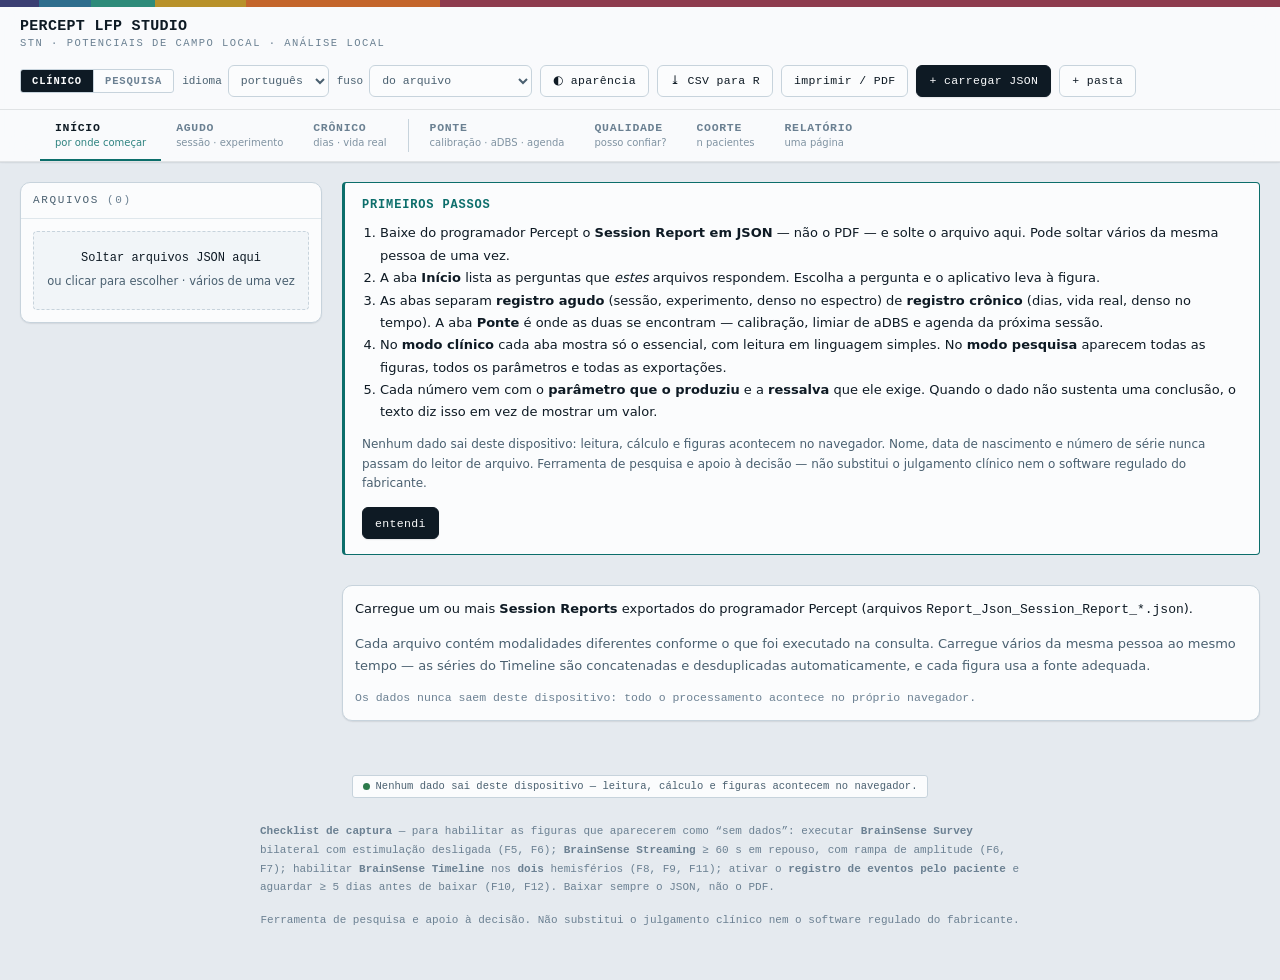
==== index.html @ 316f3e77 "Apresentação: tema, material controlado e cromo que devolve tela ao conteúdo Reescreve a camada de a" ====
<!DOCTYPE html>
<html lang="pt-BR">
<head>
<meta charset="utf-8">
<meta name="viewport" content="width=device-width,initial-scale=1,viewport-fit=cover">
<title>Percept LFP Studio — análise de LFP subtalâmico</title>
<meta name="description" content="Análise e visualização de potenciais de campo local do Medtronic Percept PC. Processamento 100% local no navegador.">
<meta name="theme-color" content="#0E1A24">
<link rel="manifest" href="./manifest.webmanifest">
<link rel="apple-touch-icon" href="./icon-192.png">
<style>/* ==========================================================================
   FUNDAÇÕES VISUAIS
   --------------------------------------------------------------------------
   Três regras governam tudo o que vem abaixo, e nenhuma delas é estética.

   1. DEFERÊNCIA AO DADO. O cromo recua; a figura é a protagonista. Nenhum
      efeito de material, sombra ou animação toca a superfície onde há número,
      curva ou tabela.
   2. VIDRO SÓ ONDE ELE INFORMA. Translucidez existe para dizer "esta camada
      está ACIMA do conteúdo" — cabeçalho, abas e painel flutuante, que se
      sobrepõem ao que rola por baixo. Em qualquer outro lugar ela só rouba
      contraste. A Apple recuou do Liquid Glass em 2026 exatamente por
      legibilidade, e a correção veio na forma de CONTROLE DO USUÁRIO: aqui o
      material vai de sólido a vidro, e o padrão é o intermediário.
   3. MOVIMENTO SÓ COM FUNÇÃO. Animação que não comunica estado, hierarquia ou
      origem espacial é latência disfarçada de refinamento. Nada que atrase a
      leitura de um número se move, e `prefers-reduced-motion` desliga o resto.
   ========================================================================== */
:root{
  /* --- cor: cinzas neutros + um accent que carrega significado ----------- */
  --ground:#E5EAEF; --panel:#FBFCFD; --panel-2:#F1F5F8;
  --ink:#0E1A24; --ink-2:#4A6070; --ink-3:#6B8092;
  --rule:#C7D3DC; --rule-2:#DFE7EC;
  --left:#1B4A72; --right:#9C3050; --accent:#0C6E6B; --warn:#A8621B; --ok:#2C7A4B;
  --delta:#3B3F73; --theta:#2F6E8E; --alpha:#2E8B7A; --lowbeta:#B8912A; --highbeta:#C4652B; --gamma:#8E3B4E;
  /* fundos de estado, derivados das cores acima */
  --bg-ok:#EFF7F2; --bg-warn:#FBF3EA; --bg-erro:#FBEDF0; --brd-ok:#B9DCC6; --brd-warn:#E8D5BE;
  /* papel da figura: SEMPRE claro, em qualquer tema — ver nota em [data-tema] */
  --paper:#FFFFFF; --paper-brd:var(--rule-2);

  /* --- tipografia: pilha nativa, sem uma única requisição de rede -------- */
  --mono:ui-monospace,SFMono-Regular,"SF Mono","JetBrains Mono","IBM Plex Mono",Menlo,Consolas,monospace;
  --sans:-apple-system,BlinkMacSystemFont,"SF Pro Text",system-ui,"Segoe UI",Roboto,"Helvetica Neue",sans-serif;
  /* escala tipográfica em passos de ~1,15 — hierarquia por peso e tamanho,
     nunca por ornamento */
  --fs-2xs:10px; --fs-xs:10.5px; --fs-sm:11.5px; --fs-md:12.5px;
  --fs-lg:13.5px; --fs-xl:15px; --fs-2xl:17px;

  /* --- ritmo: múltiplos de 4 ------------------------------------------- */
  --s-1:4px; --s-2:8px; --s-3:12px; --s-4:16px; --s-5:20px; --s-6:24px; --s-8:32px;
  /* raios concêntricos: o interno acompanha o externo menos o respiro */
  --r-xs:4px; --r-sm:6px; --r-md:10px; --r-lg:14px; --r-pill:999px;

  /* --- profundidade: três níveis, e só três ----------------------------- */
  --elev-0:none;
  --elev-1:0 1px 2px rgba(14,26,36,.05), 0 1px 1px rgba(14,26,36,.04);
  --elev-2:0 2px 6px rgba(14,26,36,.07), 0 8px 22px rgba(14,26,36,.06);
  --elev-3:0 6px 18px rgba(14,26,36,.12), 0 18px 44px rgba(14,26,36,.12);

  /* --- movimento -------------------------------------------------------- */
  --dur-1:120ms; --dur-2:180ms; --dur-3:260ms;
  --ease:cubic-bezier(.2,.8,.2,1);          /* sai rápido, chega devagar */
  --ease-mola:cubic-bezier(.34,1.28,.5,1);  /* leve inércia, só onde há origem espacial */

  /* --- material do cromo (sobrescrito por [data-material]) --------------- */
  --glass-bg:rgba(251,252,253,.90);
  --glass-blur:14px; --glass-sat:150%;
  --glass-brd:rgba(14,26,36,.10);
  --glass-luz:rgba(255,255,255,.55);   /* realce especular na borda superior */

  --rail:302px;
}

/* --------------------------------------------------------------------------
   MATERIAL — de sólido a vidro, escolhido pelo usuário.
   O padrão é `tingido`: translúcido o bastante para revelar a camada de baixo
   quando o conteúdo rola, opaco o bastante para o texto do cabeçalho manter
   contraste sobre qualquer coisa que passe atrás. `vidro` não desce de 0,62 de
   opacidade — abaixo disso o texto do cabeçalho falha sobre uma figura clara.
   -------------------------------------------------------------------------- */
html[data-material="solido"]{
  --glass-bg:var(--panel); --glass-blur:0px; --glass-sat:100%;
  --glass-luz:transparent;
}
html[data-material="vidro"]{
  --glass-bg:rgba(251,252,253,.62);
  --glass-blur:22px; --glass-sat:180%;
}
/* Sem backdrop-filter o "vidro" seria só um véu que apaga o texto: cai para
   opaco em vez de degradar para ilegível. */
@supports not (backdrop-filter: blur(2px)){
  :root{ --glass-bg:var(--panel); --glass-blur:0px; }
}
/* Quem pede mais contraste no sistema não quer translucidez nenhuma. */
@media (prefers-contrast: more){
  :root{ --glass-bg:var(--panel); --glass-blur:0px; --glass-luz:transparent; }
}

/* --------------------------------------------------------------------------
   TEMA ESCURO.
   `data-tema` é o tema RESOLVIDO (claro|escuro); a escolha do usuário
   (auto|claro|escuro) fica em `data-tema-escolha`, para que o CSS tenha um
   único bloco escuro em vez de um duplicado dentro de media query.

   O PAPEL DA FIGURA NÃO ESCURECE, de propósito. Toda curva, eixo e rótulo é
   desenhado em canvas com paleta fixa; se o papel mudasse com o tema, o PNG
   exportado e o PDF do relatório mudariam junto, e a mesma análise sairia com
   duas aparências dependendo da tela de quem exportou. A figura é o conteúdo:
   ela permanece a mesma, e é o cromo em volta que muda.
   -------------------------------------------------------------------------- */
html[data-tema="escuro"]{
  --ground:#0B1218; --panel:#141E26; --panel-2:#1B2831;
  --ink:#E8EFF4; --ink-2:#A9BECD; --ink-3:#7F97A7;
  --rule:#2C3D49; --rule-2:#22313B;
  --left:#7FB3DC; --right:#E793A8; --accent:#4FC8C0; --warn:#E0A45E; --ok:#6FCB92;
  --bg-ok:#132A20; --bg-warn:#2A2113; --bg-erro:#2A1620; --brd-ok:#28503A; --brd-warn:#4A3A22;
  --glass-bg:rgba(20,30,38,.88);
  --glass-brd:rgba(255,255,255,.10);
  --glass-luz:rgba(255,255,255,.10);
  --elev-1:0 1px 2px rgba(0,0,0,.34);
  --elev-2:0 2px 6px rgba(0,0,0,.40), 0 8px 22px rgba(0,0,0,.30);
  --elev-3:0 6px 18px rgba(0,0,0,.48), 0 18px 44px rgba(0,0,0,.40);
  color-scheme:dark;
}
html[data-tema="escuro"][data-material="solido"]{ --glass-bg:var(--panel) }
html[data-tema="escuro"][data-material="vidro"]{ --glass-bg:rgba(20,30,38,.60) }
*{box-sizing:border-box}
html,body{margin:0;padding:0}
body{
  background:var(--ground); color:var(--ink);
  font:14px/1.5 var(--sans);
  -webkit-font-smoothing:antialiased;
}
h1,h2,h3{margin:0}
button,input,select{font:inherit;color:inherit}
a{color:var(--accent)}

/* ---------- cromo: espinha + cabeçalho + abas numa camada só ----------
   Uma superfície de vidro, não três empilhadas. Além de resolver o
   encobrimento das abas quando a linha de ferramentas quebra, evita o vidro
   sobre vidro — duas camadas translúcidas somam opacidade e produzem
   exatamente a mancha ilegível pela qual o Liquid Glass foi criticado. */
.chrome{position:sticky;top:0;z-index:55;
  background:var(--glass-bg);
  backdrop-filter:blur(var(--glass-blur)) saturate(var(--glass-sat));
  -webkit-backdrop-filter:blur(var(--glass-blur)) saturate(var(--glass-sat));
  border-bottom:1px solid var(--glass-brd);
  box-shadow:inset 0 1px 0 var(--glass-luz), var(--elev-1)}
/* Ao rolar, o cromo condensa: o subtítulo da marca sai e o respiro aperta.
   São ~34 px devolvidos ao conteúdo — em um laptop, o cromo deixa de ocupar um
   quinto da tela. O movimento comunica estado ("você está dentro do
   conteúdo"), e nada de informativo desaparece: o subtítulo é decorativo, e a
   marca, as ferramentas e as abas continuam todas presentes. */
.chrome header.top{transition:padding var(--dur-2) var(--ease)}
.chrome .brand span{transition:opacity var(--dur-1) var(--ease)}
.chrome.densa header.top{padding-top:var(--s-2);padding-bottom:var(--s-2)}
.chrome.densa .brand span{display:none}
.chrome.densa .spine{height:4px}
.chrome .spine{transition:height var(--dur-2) var(--ease)}

/* ---------- espinha espectral (assinatura) ---------- */
.spine{height:7px;display:flex;background:var(--ink)}
.spine i{display:block;height:100%}
.spine i:nth-child(1){flex:3;background:var(--delta)}
.spine i:nth-child(2){flex:4;background:var(--theta)}
.spine i:nth-child(3){flex:5;background:var(--alpha)}
.spine i:nth-child(4){flex:7;background:var(--lowbeta)}
.spine i:nth-child(5){flex:15;background:var(--highbeta)}
.spine i:nth-child(6){flex:65;background:var(--gamma)}

/* ---------- cabeçalho ----------
   Uma das três superfícies de vidro: ela flutua sobre a coluna de figuras, e a
   translucidez comunica essa sobreposição. `--glass-luz` é o realce especular
   de 1 px na borda de cima — é o que faz a camada ler como material e não como
   retângulo semitransparente. */
header.top{
  display:flex;align-items:center;gap:var(--s-4);padding:var(--s-3) var(--s-5);flex-wrap:wrap;
}
.brand{display:flex;flex-direction:column;gap:1px;margin-right:auto}
.brand b{font:600 var(--fs-xl)/1.1 var(--mono);letter-spacing:.02em}
.brand span{font:var(--fs-xs)/1.2 var(--mono);letter-spacing:.14em;text-transform:uppercase;color:var(--ink-3)}
.tools{display:flex;align-items:center;gap:var(--s-2);flex-wrap:wrap}
.btn{
  border:1px solid var(--rule);background:var(--panel);border-radius:var(--r-sm);
  padding:7px 12px;font:var(--fs-sm)/1.15 var(--mono);letter-spacing:.03em;cursor:pointer;
  min-height:32px;display:inline-flex;align-items:center;gap:6px;
  transition:background var(--dur-1) var(--ease),border-color var(--dur-1) var(--ease),
             color var(--dur-1) var(--ease),box-shadow var(--dur-1) var(--ease);
}
.btn:hover{background:var(--panel-2);border-color:var(--ink-3)}
.btn:active{transform:translateY(.5px)}
.btn:focus-visible{outline:2px solid var(--accent);outline-offset:2px}
.btn.primary{background:var(--ink);color:var(--panel);border-color:var(--ink);box-shadow:var(--elev-1)}
.btn.primary:hover{background:var(--accent);border-color:var(--accent)}
.btn[disabled]{opacity:.4;cursor:not-allowed}
.field{display:flex;align-items:center;gap:6px;font:11px/1 var(--mono);color:var(--ink-2)}
.field select,.field input{
  border:1px solid var(--rule);background:var(--panel);border-radius:var(--r-sm);padding:6px 8px;
  font:var(--fs-sm)/1.15 var(--mono);max-width:190px;min-height:32px;
  transition:border-color var(--dur-1) var(--ease);
}
.field select:hover,.field input:hover{border-color:var(--ink-3)}
.field select:focus-visible,.field input:focus-visible{outline:2px solid var(--accent);outline-offset:1px}

/* ---------- alvos de toque ----------
   Em ponteiro grosso (dedo) nenhum controle desce de 44 px, que é o mínimo da
   HIG e do WCAG 2.5.5. Em ponteiro fino a densidade continua alta: comprimir
   um instrumento de análise no tamanho de dedo desperdiça tela. */
@media (pointer: coarse){
  .btn,.field select,.field input,nav.tabs button,.modeswitch button{min-height:44px}
  .btn{padding-left:var(--s-4);padding-right:var(--s-4)}
}

/* ---------- popover de aparência ----------
   Tema e material moram aqui, fora do caminho. Existe porque a lição do recuo
   da Apple em 2026 não foi "vidro é ruim", foi "quem lê a tela decide". */
.pop{position:relative}
.pop>summary{list-style:none;cursor:pointer}
.pop>summary::-webkit-details-marker{display:none}
.pop>summary::marker{content:''}
.pop[open]>summary{background:var(--panel-2);border-color:var(--ink-3)}
.pop-body{
  position:absolute;right:0;top:calc(100% + var(--s-2));z-index:70;width:242px;
  background:var(--panel);border:1px solid var(--rule);border-radius:var(--r-md);
  box-shadow:var(--elev-3);padding:var(--s-3);
  display:flex;flex-direction:column;gap:var(--s-3);
  animation:pop-in var(--dur-2) var(--ease-mola) both;
}
@keyframes pop-in{from{opacity:0;transform:translateY(-6px) scale(.98)}to{opacity:1;transform:none}}
.pop-body fieldset{border:0;margin:0;padding:0;display:flex;flex-direction:column;gap:6px}
.pop-body legend{padding:0;font:var(--fs-2xs)/1 var(--mono);letter-spacing:.12em;
  text-transform:uppercase;color:var(--ink-3)}
.segmented{display:flex;border:1px solid var(--rule);border-radius:var(--r-sm);overflow:hidden;background:var(--panel-2)}
.segmented button{flex:1;border:0;background:none;cursor:pointer;padding:7px 4px;min-height:32px;
  font:var(--fs-xs)/1 var(--mono);letter-spacing:.04em;color:var(--ink-2);
  transition:background var(--dur-1) var(--ease),color var(--dur-1) var(--ease)}
.segmented button+button{border-left:1px solid var(--rule)}
.segmented button:hover{background:var(--panel)}
.segmented button[aria-pressed="true"]{background:var(--ink);color:var(--panel);font-weight:600}
.segmented button:focus-visible{outline:2px solid var(--accent);outline-offset:-2px}
.pop-nota{margin:0;font:var(--fs-2xs)/1.5 var(--sans);color:var(--ink-3);
  border-top:1px solid var(--rule-2);padding-top:var(--s-2)}
@media print{.pop{display:none!important}}

/* ---------- layout ---------- */
.wrap{display:grid;grid-template-columns:var(--rail) minmax(0,1fr);gap:20px;padding:20px;align-items:start}
@media(max-width:960px){.wrap{grid-template-columns:1fr;padding:12px;gap:12px}}

aside.rail{position:sticky;top:calc(var(--chrome-h,120px) + var(--s-2));display:flex;flex-direction:column;gap:var(--s-4)}
@media(max-width:960px){aside.rail{position:static}}

/* Cartões da coluna lateral: opacos, sempre. Eles carregam a matriz de dados e
   a identificação do registro — texto denso, que não pode competir com nada
   passando por baixo. */
.card{background:var(--panel);border:1px solid var(--rule);border-radius:var(--r-md);box-shadow:var(--elev-1)}
.card>h3{
  font:11px/1 var(--mono);letter-spacing:.15em;text-transform:uppercase;color:var(--ink-2);
  padding:var(--s-3) var(--s-3);border-bottom:1px solid var(--rule-2);display:flex;align-items:center;gap:var(--s-2);
}
.card>h3 .n{color:var(--ink-3);font-weight:400}
.card .body{padding:var(--s-3)}

/* ---------- zona de arquivos ---------- */
.drop{
  border:1.5px dashed var(--rule);border-radius:4px;padding:18px 12px;text-align:center;
  background:var(--panel-2);cursor:pointer;transition:border-color .15s,background .15s;
}
.drop:hover,.drop.over{border-color:var(--accent);background:var(--bg-ok)}
.drop b{display:block;font:12px/1.4 var(--mono);margin-bottom:3px}
.drop span{font-size:11.5px;color:var(--ink-2)}
.filelist{list-style:none;margin:11px 0 0;padding:0;display:flex;flex-direction:column;gap:6px}
.filelist li{
  display:flex;align-items:flex-start;gap:8px;padding:7px 8px;border:1px solid var(--rule-2);
  border-radius:3px;background:var(--panel-2);font:11px/1.35 var(--mono);
}
.filelist li .meta{flex:1;min-width:0}
.filelist li .meta b{display:block;font-weight:600;overflow:hidden;text-overflow:ellipsis;white-space:nowrap}
.filelist li .meta span{color:var(--ink-3)}
.filelist li .x{border:0;background:none;cursor:pointer;color:var(--ink-3);padding:0 2px;font-size:14px;line-height:1}
.filelist li .x:hover{color:var(--right)}

/* ---------- matriz de disponibilidade (assinatura) ---------- */
.matrix{width:100%;border-collapse:collapse;font:10.5px/1.3 var(--mono)}
.matrix th{font-weight:400;color:var(--ink-3);text-align:left;padding:3px 4px;vertical-align:bottom}
.matrix td{padding:2px 3px;text-align:center}
.matrix td.lbl{text-align:left;color:var(--ink-2);white-space:nowrap;max-width:150px;overflow:hidden;text-overflow:ellipsis}
.cell{display:inline-flex;align-items:center;justify-content:center;width:100%;min-width:26px;height:17px;
  border-radius:2px;background:var(--panel-2);color:var(--ink-3);border:1px solid var(--rule-2);font-size:9.5px}
.cell.on{background:var(--accent);color:var(--panel);border-color:var(--accent);font-weight:600}
.legendrow{display:flex;gap:12px;margin-top:9px;font:10px/1 var(--mono);color:var(--ink-3);flex-wrap:wrap}
.legendrow i{display:inline-block;width:9px;height:9px;border-radius:2px;margin-right:4px;vertical-align:-1px}

/* ---------- figuras ---------- */
main{display:flex;flex-direction:column;gap:var(--s-4);min-width:0}
.fig{background:var(--panel);border:1px solid var(--rule);border-radius:var(--r-lg);overflow:hidden;
  scroll-margin-top:calc(var(--chrome-h,120px) + var(--s-3));box-shadow:var(--elev-1);
  transition:box-shadow var(--dur-2) var(--ease),border-color var(--dur-2) var(--ease)}
.fig[open]{box-shadow:var(--elev-2)}
.fig>summary{list-style:none;cursor:pointer;display:block}
.fig>summary::-webkit-details-marker{display:none}
.fig>summary::marker{content:''}
.fig>summary:focus-visible{outline:2px solid var(--accent);outline-offset:-2px}
.fig>summary>header{
  display:flex;align-items:center;gap:12px;padding:12px 15px;border-bottom:1px solid var(--rule-2);
  cursor:pointer;user-select:none;
}
.fig>summary>header .id{
  font:600 11px/1 var(--mono);letter-spacing:.08em;color:var(--panel);background:var(--ink);
  padding:5px 7px;border-radius:2px;min-width:34px;text-align:center;
}
.fig.na>header .id{background:var(--ink-3)}
.fig>summary>header .ttl{flex:1;min-width:0}
.fig>summary>header .ttl b{display:block;font:600 14px/1.25 var(--sans)}
.fig>summary>header .ttl span{font:11px/1.3 var(--mono);color:var(--ink-3)}
.fig>summary>header .state{font:10px/1 var(--mono);letter-spacing:.1em;text-transform:uppercase;
  padding:4px 7px;border-radius:2px;border:1px solid var(--rule);color:var(--ink-2);white-space:nowrap}
.fig.ready>header .state{color:var(--ok);border-color:var(--brd-ok);background:var(--bg-ok)}
.fig.na>header .state{color:var(--ink-3)}
.fig>summary>header .chev{color:var(--ink-3);font:12px/1 var(--mono);
  transition:transform var(--dur-2) var(--ease-mola)}
.fig[open]>header .chev{transform:rotate(90deg)}
.fig .content{padding:var(--s-4) var(--s-4) var(--s-5);display:none;border-top:0}
/* Abrir uma figura tem ORIGEM espacial: o conteúdo vem de trás do cabeçalho.
   180 ms, deslocamento de 4 px — o suficiente para o olho saber de onde veio,
   curto o bastante para não ser espera. Nada dentro do conteúdo se move
   depois disso: gráfico e tabela aparecem prontos para leitura. */
.fig[open] .content{display:block;animation:conteudo-entra var(--dur-2) var(--ease) both}
@keyframes conteudo-entra{from{opacity:0;transform:translateY(-4px)}to{opacity:1;transform:none}}
.fig.na .content{opacity:.85}

.ctrls{display:flex;flex-wrap:wrap;gap:var(--s-2) var(--s-4);align-items:center;
  padding:var(--s-2) var(--s-3);margin-bottom:var(--s-3);
  background:var(--panel-2);border:1px solid var(--rule-2);border-radius:var(--r-sm)}
.plotgrid{display:grid;gap:14px}
/* Duas colunas FIXAS, não auto-fit: com auto-fit o primeiro gráfico do par
   media a largura da linha inteira (ele é filho único no instante em que é
   criado) e depois é espremido quando o segundo entra — o desenho saía cortado
   à direita em toda figura de dois painéis. */
.plotgrid.two{grid-template-columns:repeat(2,minmax(0,1fr))}
@media(max-width:920px){.plotgrid.two{grid-template-columns:1fr}}
/* --------------------------------------------------------------------------
   PAPEL DA FIGURA — a superfície inviolável.
   Sem vidro, sem transparência, sem animação, sem sombra que altere o entorno
   do traçado. Ler uma curva de PSD sobre fundo desfocado é risco metodológico,
   não escolha de estilo, e o papel é claro em qualquer tema para que o PNG
   exportado não dependa da tela de quem exportou.
   -------------------------------------------------------------------------- */
.plotbox{background:var(--paper);border:1px solid var(--paper-brd);border-radius:var(--r-sm);
  padding:var(--s-2);overflow:hidden}
.plotbox canvas{display:block;width:100%}
.plotbox,.plotbox *{backdrop-filter:none!important;-webkit-backdrop-filter:none!important;animation:none!important}

.note{font:var(--fs-sm)/1.6 var(--mono);color:var(--ink-2);margin-top:var(--s-3);
  padding-left:var(--s-3);border-left:2px solid var(--rule)}
.note b{color:var(--ink)}
.warnbox{font:var(--fs-sm)/1.55 var(--mono);color:var(--warn);background:var(--bg-warn);
  border:1px solid var(--brd-warn);border-radius:var(--r-sm);padding:var(--s-3) var(--s-3);margin-top:var(--s-3)}
.empty{font:var(--fs-sm)/1.6 var(--mono);color:var(--ink-3);padding:var(--s-6) var(--s-4);text-align:center;
  border:1px dashed var(--rule);border-radius:var(--r-sm);background:var(--panel-2)}

/* ---------- tabelas de resultado ---------- */
table.data{width:100%;border-collapse:collapse;font:var(--fs-sm)/1.5 var(--mono);margin-top:var(--s-3);
  font-variant-numeric:tabular-nums}
table.data th{text-align:left;font-weight:600;color:var(--ink-2);border-bottom:1px solid var(--rule);padding:5px 7px;
  font-size:10px;letter-spacing:.08em;text-transform:uppercase}
table.data td{padding:4px 7px;border-bottom:1px solid var(--rule-2)}
table.data td.num{text-align:right;font-variant-numeric:tabular-nums}
table.data tr:hover td{background:var(--panel-2)}
table.data tbody tr{transition:background var(--dur-1) var(--ease)}
.sig{color:var(--ok);font-weight:600}
.ns{color:var(--ink-3)}
.hemi-L{color:var(--left);font-weight:600}
.hemi-R{color:var(--right);font-weight:600}
.pill{display:inline-block;padding:2px 8px;border-radius:var(--r-pill);font-size:10px;border:1px solid var(--rule)}

.kv{display:grid;grid-template-columns:auto 1fr;gap:3px 12px;font:11.5px/1.5 var(--mono)}
.kv dt{color:var(--ink-3)}
.kv dd{margin:0;font-variant-numeric:tabular-nums}

footer.foot{padding:24px 20px 40px;text-align:center;font:11px/1.7 var(--mono);color:var(--ink-3)}
.privacy{display:inline-flex;align-items:center;gap:6px;padding:5px 10px;border:1px solid var(--rule);
  border-radius:3px;background:var(--panel);font:10.5px/1 var(--mono);color:var(--ink-2)}
.privacy i{width:7px;height:7px;border-radius:50%;background:var(--ok);display:inline-block}
/* ---------- selo de qualidade do dado (Onda 1) ---------- */
.seal{display:inline-block;font:10.5px/1.4 var(--mono);color:var(--ink-2);background:var(--panel-2);
  border:1px solid var(--rule-2);border-radius:3px;padding:4px 8px;margin-bottom:10px}
.seal.warn{color:var(--warn);background:var(--bg-warn);border-color:var(--brd-warn);font-weight:600}

/* ---------- painel de exportação ---------- */
.exportgrid{display:flex;flex-direction:column;gap:9px}
.exportitem{display:flex;flex-direction:column;gap:3px}
.exportitem .btn{width:100%;text-align:left}
.exphint{font:10px/1.4 var(--mono);color:var(--ink-3);padding-left:1px}

/* ---------- capa do relatório (visível só na impressão) ---------- */
.report-cover{display:none}
.rc-head{display:flex;justify-content:space-between;align-items:flex-end;
  border-bottom:2px solid var(--ink);padding-bottom:8px;margin-bottom:12px}
.rc-brand b{font:600 16px/1.05 var(--mono);letter-spacing:.02em}
.rc-brand span{display:block;font:10.5px/1.3 var(--mono);color:var(--ink-2)}
.rc-date{font:10px/1 var(--mono);color:var(--ink-3)}
.rc-kv{margin-bottom:4px}
.rc-h{font:600 11px/1 var(--mono);letter-spacing:.1em;text-transform:uppercase;color:var(--ink);margin:16px 0 2px}
.rc-note{margin:12px 0}
.rc-figtitle{font:600 11px/1 var(--mono);letter-spacing:.1em;text-transform:uppercase;color:var(--ink);
  margin-top:16px;border-top:1px solid var(--rule);padding-top:10px}
.rc-gloss{grid-template-columns:minmax(120px,auto) 1fr;gap:5px 12px;font:11px/1.5 var(--sans)}
.rc-gloss dt{font-weight:600;color:var(--ink)}
.rc-gloss dd{margin:0;color:var(--ink-2)}

@media print{
  /* O relatório impresso é sempre claro, venha de que tema vier a tela. */
  html[data-tema]{--ground:#fff;--panel:#fff;--panel-2:#F1F5F8;--ink:#0E1A24;--ink-2:#4A6070;
    --ink-3:#6B8092;--rule:#C7D3DC;--rule-2:#DFE7EC;--glass-bg:#fff;--glass-blur:0px}
  .chrome,header.top,.spine,aside.rail,footer.foot,.ctrls,.drop{display:none!important}
  .btn{display:none!important}
  .fig>summary>header .chev,.fig>summary>header .state{display:none!important}
  .wrap{display:block!important;padding:0;gap:0}
  main{gap:0}
  body{background:#fff}
  .report-cover{display:block}
  .fig{break-inside:avoid;page-break-inside:avoid;border:0;border-bottom:1px solid var(--rule);border-radius:0;margin-bottom:8px}
  .fig>summary>header{border-bottom:1px solid var(--rule-2);padding:8px 0;cursor:default}
  .fig .content{display:block!important;padding:8px 0 4px}
  .fig .note,.fig table.data,.plotbox,.plotgrid{break-inside:avoid;page-break-inside:avoid}
  .plotbox{border:0;padding:0}
  .report-cover table.data td,.report-cover table.data th{font-size:10px;padding:3px 6px}
  a[href]:after{content:''}
}
/* Movimento é opcional por definição: quem pede redução no sistema recebe a
   interface inteira sem transição nem keyframe. Nenhuma informação depende de
   animação para ser transmitida — ela sempre duplica um sinal já presente em
   cor, posição ou texto. */
@media(prefers-reduced-motion:reduce){
  *,*::before,*::after{transition-duration:.01ms!important;animation-duration:.01ms!important;
    animation-iteration-count:1!important;scroll-behavior:auto!important}
}

/* ---------- painel de QC (F17) ---------- */
.qc-title{font:11.5px/1.5 var(--mono);color:var(--ink-2);margin:14px 0 6px;font-weight:400}
.qcgrid{display:grid;grid-template-columns:repeat(auto-fit,minmax(210px,1fr));gap:7px}
.qcitem{border:1px solid var(--rule-2);border-left-width:3px;border-radius:3px;padding:7px 9px;
  background:var(--panel-2);display:flex;flex-direction:column;gap:2px}
.qcitem b{font:10.5px/1.3 var(--mono);font-weight:600}
.qcitem .v{font:11.5px/1.3 var(--mono)}
.qcitem .m{font:10px/1.35 var(--sans);color:var(--ink-3)}
.qcitem.verde{border-left-color:var(--ok);background:var(--bg-ok)}
.qcitem.amarelo{border-left-color:var(--warn);background:var(--bg-warn)}
.qcitem.vermelho{border-left-color:var(--right);background:var(--bg-erro)}
.qcitem.cinza{border-left-color:var(--rule);background:var(--panel-2);opacity:.85}

/* ---------- painel de processamento ---------- */
/* Fica fixo no canto, nunca bloqueia a tela: o usuário vê as figuras surgindo
   ao mesmo tempo em que acompanha o que está sendo calculado. */
/* Terceira e última superfície de vidro: flutua sobre tudo, e entra do canto
   em que vive — a origem espacial é a informação que a animação carrega. */
.proc{position:fixed;right:var(--s-4);bottom:var(--s-4);z-index:60;width:min(370px,calc(100vw - 28px));
  background:var(--glass-bg);
  backdrop-filter:blur(var(--glass-blur)) saturate(var(--glass-sat));
  -webkit-backdrop-filter:blur(var(--glass-blur)) saturate(var(--glass-sat));
  border:1px solid var(--glass-brd);border-radius:var(--r-md);
  box-shadow:var(--elev-3);overflow:hidden;
  animation:proc-entra var(--dur-3) var(--ease-mola) both}
@keyframes proc-entra{from{opacity:0;transform:translate(10px,14px) scale(.97)}to{opacity:1;transform:none}}
.proc[hidden]{display:none}
.proc-head{display:flex;align-items:center;gap:8px;padding:9px 11px 8px;
  border-bottom:1px solid var(--rule-2);background:color-mix(in srgb,var(--panel-2) 70%,transparent)}
.proc-head b{font:600 10.5px/1 var(--mono);letter-spacing:.09em;text-transform:uppercase;color:var(--ink)}
.proc-pct{margin-left:auto;font:600 11px/1 var(--mono);color:var(--accent);font-variant-numeric:tabular-nums}
.proc-x{border:0;background:none;cursor:pointer;color:var(--ink-3);font-size:15px;line-height:1;padding:0 1px}
.proc-x:hover{color:var(--ink)}
.proc-bar{height:4px;background:var(--rule-2)}
.proc-bar>i{display:block;height:100%;width:0;background:var(--accent);transition:width .18s linear}
.proc.erro .proc-bar>i{background:var(--right)}
.proc.pronto .proc-bar>i{background:var(--ok)}
.proc-now{padding:9px 11px 3px;font:11.5px/1.4 var(--mono);color:var(--ink);
  display:flex;align-items:baseline;gap:6px}
.proc-now:before{content:'▸';color:var(--accent)}
.proc.pronto .proc-now:before{content:'✓';color:var(--ok)}
.proc.erro .proc-now:before{content:'✗';color:var(--right)}
.proc-log{list-style:none;margin:0;padding:2px 11px 0;max-height:158px;overflow:auto;
  font:10.5px/1.5 var(--mono);color:var(--ink-3)}
.proc-log li{display:flex;gap:8px;padding:1px 0}
.proc-log li span{margin-left:auto;font-variant-numeric:tabular-nums;white-space:nowrap}
.proc-log li.lento{color:var(--warn)}
.proc-log li.falhou{color:var(--right)}
.proc-foot{padding:8px 11px 10px;font:10px/1.45 var(--sans);color:var(--ink-3)}
/* placeholder mostrado enquanto uma figura pesada é calculada */
.calc{padding:22px 14px;text-align:center;font:11.5px/1.5 var(--mono);color:var(--ink-3)}
.calc b{color:var(--ink-2);font-weight:400}
@media print{.proc{display:none!important}}

/* ---------- modo clínico vs. modo pesquisa (Onda 8.1) ---------- */
.modeswitch{display:inline-flex;border:1px solid var(--rule);border-radius:3px;overflow:hidden;background:var(--panel)}
.modeswitch button{border:0;background:none;cursor:pointer;padding:6px 11px;
  font:600 10.5px/1 var(--mono);letter-spacing:.08em;text-transform:uppercase;color:var(--ink-3)}
.modeswitch button+button{border-left:1px solid var(--rule)}
.modeswitch button[aria-pressed="true"]{background:var(--ink);color:var(--panel)}
.modeswitch button:focus-visible{outline:2px solid var(--accent);outline-offset:-2px}

/* leitura em linguagem clínica, no topo de cada figura do modo clínico */
.leitura{border:1px solid var(--rule-2);border-left-width:3px;border-radius:3px;
  padding:11px 13px;margin:0 0 14px;background:var(--panel-2)}
.leitura.ok{border-left-color:var(--ok)}
.leitura.atencao{border-left-color:var(--warn)}
.leitura.insuficiente{border-left-color:var(--rule);opacity:.9}
.leitura h4{margin:0 0 5px;font:600 11px/1.3 var(--mono);letter-spacing:.05em;text-transform:uppercase;color:var(--ink)}
.leitura p{margin:0 0 7px;font:var(--fs-lg)/1.65 var(--sans);color:var(--ink)}
.leitura .num{font:11.5px/1.5 var(--mono);color:var(--ink-2);display:block;margin-bottom:5px}
.leitura .par{font:10.5px/1.5 var(--mono);color:var(--ink-3);display:block}
.leitura .res{margin:7px 0 0;font:11.5px/1.55 var(--sans);color:var(--ink-2);
  border-top:1px dashed var(--rule-2);padding-top:6px}
.leitura .res b{color:var(--warn)}

/* semáforo de qualidade — versão de uma linha do painel F17 */
.semaforo{display:flex;gap:10px;align-items:flex-start}
.semaforo i{width:12px;height:12px;border-radius:50%;flex:0 0 auto;margin-top:3px}
.semaforo.verde i{background:var(--ok)} .semaforo.amarelo i{background:var(--warn)}
.semaforo.vermelho i{background:var(--right)} .semaforo.cinza i{background:var(--rule)}
.semaforo b{display:block;font:600 11px/1.4 var(--mono);text-transform:uppercase;letter-spacing:.05em}
.semaforo span{font:11.5px/1.55 var(--sans);color:var(--ink-2)}
.semaforo ul{margin:6px 0 0;padding-left:16px;font:11px/1.5 var(--mono);color:var(--right)}

/* pipelines de um clique (modo pesquisa) */
.pipes{display:flex;flex-direction:column;gap:7px}
.pipe{display:flex;flex-direction:column;gap:3px;border:1px solid var(--rule-2);border-radius:3px;
  padding:8px 9px;background:var(--panel-2)}
.pipe .btn{text-align:left}
.pipe span{font:10.5px/1.45 var(--sans);color:var(--ink-3)}

/* cartão de primeiros passos */
.onboard{background:var(--panel);border:1px solid var(--accent);border-radius:4px;
  border-left-width:3px;padding:15px 17px;margin-bottom:14px}
.onboard h3{margin:0 0 9px;font:600 12px/1.3 var(--mono);letter-spacing:.07em;text-transform:uppercase;color:var(--accent)}
.onboard ol{margin:0 0 11px;padding-left:18px;font:13px/1.72 var(--sans);color:var(--ink)}
.onboard p{margin:0 0 11px;font:12px/1.65 var(--sans);color:var(--ink-2)}
.onboard .btn{margin-top:2px}
@media print{.modeswitch{display:none!important}.onboard{display:none!important}}

/* ---------- painel de varredura do Survey (F1) ---------- */
.svbox{position:relative}
/* Dica sobre a curva: fica SOBRE o dado, então é opaca e de alto contraste em
   qualquer tema — a única sobreposição do app que jamais recebe vidro. */
.svtip{position:absolute;display:none;pointer-events:none;z-index:5;
  background:#0E1A24;color:#F4F8FA;border-radius:var(--r-sm);padding:7px 10px;
  font:var(--fs-xs)/1.5 var(--mono);max-width:270px;box-shadow:var(--elev-3)}
.svtip b{font-weight:600;color:#fff}
.svtip i{font-style:normal;color:#A9BCC9}

/* ---------- acessibilidade (Onda 8.2) ---------- */
.skip{position:absolute;left:-9999px;top:0;z-index:100;background:var(--ink);color:var(--panel);
  padding:9px 14px;border-radius:0 0 4px 0;font:12px/1 var(--mono);text-decoration:none}
.skip:focus{left:0}
main:focus{outline:none}
canvas:focus-visible{outline:2px solid var(--accent);outline-offset:2px}
.svbox canvas{outline-offset:-2px}
/* contraste mínimo do texto auxiliar: --ink-3 sobre --panel dá 4,6:1 */
.exphint,.legendrow,.proc-log{color:var(--ink-2)}

/* ================= ABAS: a hierarquia agudo / crônico (Onda 11) ===========
   A separação não é de visualização, é de inferência. O registro crônico é
   observacional e denso no tempo; o agudo é experimental e denso no espectro.
   Usar um achado de 10 min de consultório para interpretar uma tendência de
   seis semanas — ou o contrário — é a falácia recorrente da literatura de
   Percept, e a navegação existe para tornar essa fronteira visível. */
nav.tabs{display:flex;gap:0;overflow-x:auto;border-top:1px solid var(--glass-brd);
  padding:0 clamp(12px,4vw,40px);scrollbar-width:thin}
nav.tabs button{position:relative;flex:0 0 auto;border:0;background:none;cursor:pointer;
  padding:11px 15px 10px;display:flex;flex-direction:column;gap:2px;align-items:flex-start;
  border-bottom:2px solid transparent;color:var(--ink-3);white-space:nowrap}
nav.tabs button b{font:600 11.5px/1.2 var(--mono);letter-spacing:.06em;text-transform:uppercase}
nav.tabs button i{font-style:normal;font:10px/1.2 var(--sans);color:var(--ink-3);opacity:.85}
nav.tabs button:hover{color:var(--ink-2);background:var(--panel-2)}
nav.tabs button{transition:color var(--dur-1) var(--ease),background var(--dur-1) var(--ease),
  border-bottom-color var(--dur-2) var(--ease)}
nav.tabs button[aria-selected="true"]{color:var(--ink);border-bottom-color:var(--accent)}
nav.tabs button[aria-selected="true"] i{color:var(--accent)}
nav.tabs button:focus-visible{outline:2px solid var(--accent);outline-offset:-2px}
nav.tabs button .cnt{position:absolute;top:7px;right:6px;font:9.5px/1 var(--mono);
  color:var(--ink-3);background:var(--panel-2);border:1px solid var(--rule-2);
  border-radius:8px;padding:2px 5px}
nav.tabs button[aria-selected="true"] .cnt{border-color:var(--accent);color:var(--accent)}
nav.tabs button.vazia{opacity:.45}
nav.tabs .sep{flex:0 0 1px;background:var(--rule);margin:9px 6px}
@media(max-width:700px){nav.tabs button i{display:none}}
@media print{nav.tabs{display:none!important}}

/* cabeçalho de orientação: o que é esta aba, que inferência ela sustenta e
   qual é a fronteira que não deve ser cruzada */
.orient{border:1px solid var(--rule);border-radius:4px;padding:14px 16px;margin:0 0 16px;
  background:var(--panel);border-left-width:3px}
.orient.agudo{border-left-color:var(--accent)}
.orient.cronico{border-left-color:var(--left)}
.orient.ponte{border-left-color:var(--warn)}
.orient.qc{border-left-color:var(--right)}
.orient h2{margin:0 0 3px;font:600 13px/1.3 var(--mono);letter-spacing:.05em;
  text-transform:uppercase;color:var(--ink)}
.orient .cam{display:inline-block;font:9.5px/1 var(--mono);letter-spacing:.08em;
  text-transform:uppercase;padding:3px 7px;border-radius:9px;margin-bottom:8px;
  border:1px solid var(--rule-2);color:var(--ink-3)}
.orient .cam.agudo{border-color:var(--accent);color:var(--accent)}
.orient .cam.cronico{border-color:var(--left);color:var(--left)}
.orient .cam.ponte{border-color:var(--warn);color:var(--warn)}
.orient p{margin:0 0 8px;font:13px/1.68 var(--sans);color:var(--ink)}
.orient p:last-child{margin-bottom:0}
.orient .lim{margin-top:10px;padding-top:9px;border-top:1px dashed var(--rule-2);
  font:11.5px/1.6 var(--sans);color:var(--ink-2)}
.orient .lim b{color:var(--warn)}
.orient dl{margin:10px 0 0;display:grid;grid-template-columns:auto 1fr;gap:4px 12px;
  font:11.5px/1.55 var(--sans)}
.orient dt{font:600 10.5px/1.55 var(--mono);color:var(--ink-3);text-transform:uppercase;letter-spacing:.04em}
.orient dd{margin:0;color:var(--ink-2)}

/* triagem da aba Início: o que este arquivo responde, e por onde começar */
.triagem{display:grid;grid-template-columns:repeat(auto-fit,minmax(260px,1fr));gap:12px;margin-bottom:16px}
.qcard{border:1px solid var(--rule);border-radius:4px;padding:13px 15px;background:var(--panel);
  display:flex;flex-direction:column;gap:7px;text-align:left;cursor:pointer;font:inherit}
.qcard:hover{border-color:var(--accent);background:var(--panel-2)}
.qcard:focus-visible{outline:2px solid var(--accent);outline-offset:1px}
.qcard[disabled]{cursor:not-allowed;opacity:.5}
.qcard b{font:600 12.5px/1.4 var(--sans);color:var(--ink)}
.qcard span{font:11.5px/1.55 var(--sans);color:var(--ink-2)}
.qcard em{font-style:normal;font:10px/1.4 var(--mono);letter-spacing:.05em;text-transform:uppercase;color:var(--ink-3)}
.qcard.na em{color:var(--right)}

/* alarme de artefato: o clínico não reconhece ECG num espectro, então o
   software precisa alarmar em vez de descrever */
.alarme{border:1px solid var(--right);border-left-width:4px;border-radius:4px;
  padding:13px 15px;margin:0 0 16px;background:var(--panel)}
.alarme.atencao{border-color:var(--warn)}
.alarme.limpo{border-color:var(--ok)}
.alarme h3{margin:0 0 7px;font:600 12px/1.3 var(--mono);letter-spacing:.06em;
  text-transform:uppercase;color:var(--right)}
.alarme.atencao h3{color:var(--warn)} .alarme.limpo h3{color:var(--ok)}
.alarme ul{margin:0;padding:0;list-style:none;display:flex;flex-direction:column;gap:9px}
.alarme li{border-top:1px dashed var(--rule-2);padding-top:8px}
.alarme li:first-child{border-top:0;padding-top:0}
.alarme .tit{font:600 12px/1.45 var(--sans);color:var(--ink);display:block}
.alarme .pl{font:12.5px/1.6 var(--sans);color:var(--ink);display:block;margin:3px 0}
.alarme .ev{font:10.5px/1.5 var(--mono);color:var(--ink-3);display:block}
.alarme .vd{display:inline-block;margin-top:4px;font:600 10px/1 var(--mono);
  letter-spacing:.06em;text-transform:uppercase;padding:4px 7px;border-radius:3px;
  border:1px solid currentColor}
.alarme .vd.nao{color:var(--right)} .alarme .vd.ressalva{color:var(--warn)} .alarme .vd.pode{color:var(--ok)}
.alarme .rodape{margin:10px 0 0;padding-top:8px;border-top:1px solid var(--rule-2);
  font:11px/1.55 var(--sans);color:var(--ink-2)}

/* item de agenda (F33): cada anomalia do crônico vira um protocolo agudo, e o
   cartão só faz sentido se protocolo e "o que ficaria decidido" andarem juntos */
.agenda-item{border:1px solid var(--rule);border-left:3px solid var(--rule-2);border-radius:4px;
  padding:12px 15px;margin:0 0 12px;background:var(--panel)}
.agenda-item .tit{font:600 12.5px/1.55 var(--sans);color:var(--ink);margin-bottom:8px}
.agenda-item .prio{display:inline-block;margin-right:7px;padding:2px 7px;border-radius:3px;
  border:1px solid currentColor;font:600 9.5px/1.4 var(--mono);letter-spacing:.06em;text-transform:uppercase}
.agenda-item .campo{font:11.5px/1.65 var(--sans);color:var(--ink-2);margin:5px 0}
.agenda-item .campo b{color:var(--ink)}
.agenda-item .campo.lim b{color:var(--warn)}
.agenda-item details.evid{margin-top:8px}
.agenda-item details.evid>summary{cursor:pointer;font:10.5px/1.5 var(--mono);color:var(--ink-3);
  letter-spacing:.04em;text-transform:uppercase}
.agenda-item details.evid table{margin-top:7px}

/* esquema do eletrodo: escala real, contatos em uso marcados */
.lead-wrap{display:flex;align-items:flex-start;gap:14px;flex-wrap:wrap;margin:6px 0 4px}
.lead-col{flex:0 0 auto}
.lead-col canvas{display:block;background:transparent}
.lead-legenda{font:10.5px/1.5 var(--mono);color:var(--ink-3);margin:0 0 10px}
.lead-bilateral{display:flex;gap:22px;flex-wrap:wrap;align-items:flex-start}
.lead-na{margin:6px 0}

/* Timeline crônico dia a dia: um painel por dia civil, mesma escala de horas.
   A grade se adapta à largura; em tela estreita vira coluna única, e nenhum
   painel fica menor que 300 px — abaixo disso o eixo de 24 h ilegível. */
.dias-grid{display:grid;grid-template-columns:repeat(auto-fill,minmax(300px,1fr));
  gap:10px;margin:6px 0 12px}
.dia-cel{border:1px solid var(--rule);border-radius:4px;padding:6px 6px 8px;background:var(--panel)}
.dia-cel .plotbox{margin:0}
.dia-legenda{font:10px/1.5 var(--mono);color:var(--ink-3);margin:4px 2px 6px}
.btn.mini{padding:2px 8px;font-size:10px}
</style>
</head>
<body>

<a class="skip" href="#figs">ir para as figuras</a>

<!-- Cromo: espinha, cabeçalho e abas são UMA camada sticky, não três empilhadas
     com deslocamentos calculados à mão. Antes, o cabeçalho crescia (linha de
     ferramentas quebrando em duas) e cobria a barra de abas, porque cada peça
     tinha um `top` fixo em pixels. Uma camada só resolve por construção. -->
<div class="chrome" id="chrome">
<div class="spine" aria-hidden="true"><i></i><i></i><i></i><i></i><i></i><i></i></div>

<header class="top">
  <div class="brand">
    <b>PERCEPT LFP STUDIO</b>
    <span>STN · potenciais de campo local · análise local</span>
  </div>
  <div class="tools">
    <!-- Onda 8.1: modo clínico mostra seis figuras com leitura em linguagem
         simples e uma exportação; modo pesquisa mostra tudo. -->
    <div class="modeswitch" role="group" aria-label="modo de uso">
      <button type="button" id="modoClinico" data-modo="clinico">clínico</button>
      <button type="button" id="modoPesquisa" data-modo="pesquisa">pesquisa</button>
    </div>
    <label class="field" id="labIdioma">idioma
      <select id="idioma" aria-label="idioma da interface">
        <option value="pt">português</option>
        <option value="en">English</option>
      </select>
    </label>
    <label class="field" id="labFuso">fuso
      <select id="tz">
        <option value="auto">do arquivo</option>
        <option value="-120">UTC−02 (BRT verão)</option>
        <option value="-180">UTC−03 (BRT)</option>
        <option value="-240">UTC−04</option>
        <option value="-300">UTC−05</option>
        <option value="0">UTC</option>
        <option value="60">UTC+01</option>
        <option value="120">UTC+02</option>
      </select>
    </label>
    <!-- Aparência: tema e material. Existe porque translucidez e contraste são
         escolha de quem lê a tela, não do software — foi essa a lição do recuo
         do Liquid Glass em 2026. O padrão é o intermediário, e `sólido` está a
         um clique para quem trabalha com pouca luz ou muito contraste. -->
    <details class="pop" id="popAparencia">
      <summary class="btn" id="btnAparencia" aria-label="aparência da interface">◐ aparência</summary>
      <div class="pop-body" role="group" aria-label="aparência da interface">
        <fieldset>
          <legend>tema</legend>
          <div class="segmented" id="segTema" role="group" aria-label="tema">
            <button type="button" data-tema="auto">auto</button>
            <button type="button" data-tema="claro">claro</button>
            <button type="button" data-tema="escuro">escuro</button>
          </div>
        </fieldset>
        <fieldset>
          <legend>material do cromo</legend>
          <div class="segmented" id="segMaterial" role="group" aria-label="material">
            <button type="button" data-material="solido">sólido</button>
            <button type="button" data-material="tingido">tingido</button>
            <button type="button" data-material="vidro">vidro</button>
          </div>
        </fieldset>
        <p class="pop-nota">O material afeta apenas cabeçalho, abas e painel de
          processamento. Gráficos e tabelas ficam sempre em superfície opaca — ler
          uma curva sobre fundo desfocado é risco de leitura, não estilo.</p>
      </div>
    </details>
    <button class="btn" id="btnExport">⤓ CSV para R</button>
    <button class="btn" id="btnPrint">imprimir / PDF</button>
    <button class="btn primary" onclick="document.getElementById('fileInput').click()">+ carregar JSON</button>
    <input type="file" id="fileInput" accept=".json,application/json" multiple hidden>
    <button class="btn" id="btnPasta" title="carrega todos os JSON de uma pasta, incluindo subpastas">+ pasta</button>
    <input type="file" id="dirInput" webkitdirectory directory multiple hidden>
  </div>
</header>

<!-- Abas: a hierarquia agudo / crônico é de INFERÊNCIA, não de visualização.
     Ver o comentário em styles.css e o cabeçalho de orientação de cada aba. -->
<nav class="tabs" id="tabs" role="tablist" aria-label="áreas do aplicativo"></nav>
</div><!-- /.chrome -->

<div class="wrap">
  <aside class="rail" id="rail" aria-label="painel do registro"></aside>
  <main id="figs" tabindex="-1" aria-label="figuras da análise"></main>
</div>

<!-- Painel de processamento: anuncia cada etapa ANTES de executá-la e registra
     quanto cada uma levou. Existe para que uma espera longa seja legível como
     cálculo em andamento, e não como travamento. -->
<div class="proc" id="proc" hidden role="status" aria-live="polite">
  <div class="proc-head">
    <b id="procTitle">Processando</b>
    <span class="proc-pct" id="procPct">0%</span>
    <button class="proc-x" id="procX" title="ocultar" aria-label="ocultar painel de processamento">×</button>
  </div>
  <div class="proc-bar"><i id="procFill"></i></div>
  <div class="proc-now" id="procNow">—</div>
  <ol class="proc-log" id="procLog"></ol>
  <div class="proc-foot" id="procFoot">Todo o cálculo acontece neste navegador. Enquanto uma etapa estiver anunciada acima, ela está <b>calculando</b> — o tempo real de cada etapa concluída fica registrado na lista.</div>
</div>

<footer class="foot">
  <p class="privacy"><i></i> Nenhum dado sai deste dispositivo — leitura, cálculo e figuras acontecem no navegador.</p>
  <p style="max-width:760px;margin:14px auto 0;text-align:left">
    <b>Checklist de captura</b> — para habilitar as figuras que aparecerem como “sem dados”:
    executar <b>BrainSense Survey</b> bilateral com estimulação desligada (F5, F6);
    <b>BrainSense Streaming</b> ≥ 60 s em repouso, com rampa de amplitude (F6, F7);
    habilitar <b>BrainSense Timeline</b> nos <b>dois</b> hemisférios (F8, F9, F11);
    ativar o <b>registro de eventos pelo paciente</b> e aguardar ≥ 5 dias antes de baixar (F10, F12).
    Baixar sempre o JSON, não o PDF.
  </p>
  <p style="margin-top:14px">Ferramenta de pesquisa e apoio à decisão. Não substitui o julgamento clínico nem o software regulado do fabricante.</p>
</footer>

<script>/* ==========================================================================
   PERCEPT LFP STUDIO — núcleo (gerado de src/core/** por build.mjs)
   Não edite este bloco no index.html: edite src/core/** e reconstrua.
   ========================================================================== */
(function (root) {
'use strict';
/* ---------- core/io/packets.js ---------- */
/* io/packets.js — integridade do sinal bruto: perda de pacotes, lacunas em NaN,
   frequência de amostragem efetiva e costura de streams consecutivos.

   POR QUE ISTO EXISTE. Interrupções de Bluetooth criam descontinuidades
   silenciosas no JSON do Percept. Concatenar as amostras por cima da lacuna
   produz uma série que parece contínua e não é — e todo resultado a jusante
   (espectro, burst, análise alinhada a evento) fica errado sem aviso. Todos os
   grupos publicados tratam isso da mesma forma: inserir NaN, NUNCA interpolar
   nem concatenar.

   Referências de método: Thenaisie et al., J Neural Eng 2021;18:042002;
   Vivien et al., npj Parkinsons Dis 2026;12:151 (fs efetiva entre 249,985 e
   250,024 Hz, média 249,997 ± 0,008 → deriva de até ~65 ms em ~11 min);
   Swinnen et al., J Neural Eng 2025;22:014001.
   Implementações de referência (conceituais): perceive
   (perceive_check_and_correct_lfp_missingData_in_json.m), PerceptToolbox
   (correct4MissingSamples.m), BRAVO (checkMissingPackage), DBSsync
   (check_and_correct_missing_packets, compute_eff_sf).

   Esta camada é `io` e por contrato não importa `dsp` nem `stats` — as poucas
   utilidades numéricas de que precisa estão definidas aqui mesmo.           */

/* ------------------------------------------------------------- utilidades */

/* "63,63,63" → [63,63,63]. Aceita array já pronto. Entrada ausente → null. */
function parseIntList(v) {
  if (v == null) return null;
  if (Array.isArray(v)) {
    const a = v.map(Number).filter(x => isFinite(x));
    return a.length ? a : null;
  }
  const a = String(v).split(/[,;\s]+/).map(s => parseFloat(s)).filter(x => isFinite(x));
  return a.length ? a : null;
}

function medianOf(a) {
  const s = a.filter(x => isFinite(x)).slice().sort((x, y) => x - y);
  if (!s.length) return NaN;
  const h = (s.length - 1) / 2, lo = Math.floor(h), hi = Math.ceil(h);
  return s[lo] + (h - lo) * (s[hi] - s[lo]);
}
/* valor modal (mais frequente) — usado para o intervalo nominal por pacote */
function modeOf(a) {
  const c = new Map();
  a.forEach(v => c.set(v, (c.get(v) || 0) + 1));
  let best = NaN, n = -1;
  c.forEach((k, v) => { if (k > n) { n = k; best = v; } });
  return best;
}

/* Desenrola um contador cíclico (wraparound). GlobalSequences vai de 0 a 255,
   portanto cap = 256. Uma queda de valor indica que o contador deu a volta.
   Perdas grandes que ultrapassam a volta continuam corretas: 250 → 4 com
   cap 256 vira 260, isto é, um salto de 10 (9 pacotes perdidos).            */
function unwrapCounter(values, cap) {
  const out = new Array(values.length);
  let offset = 0;
  out[0] = values[0];
  for (let i = 1; i < values.length; i++) {
    if (values[i] < values[i - 1]) offset += cap;
    out[i] = values[i] + offset;
  }
  return out;
}

/* Período de volta de TicksInMses, DOCUMENTADO pelo fabricante.

   "TicksInMs normally roll over every 2^16 ticks, or once every 54.61 minutes
    (65535 ticks * 50 ms per tick = 3,276,750 ms). However, during streaming,
    TicksInMs will NOT roll over and will continue increasing until streaming is
    stopped."  — Medtronic UC202012929cEN FY24, p. 24.

   O campo é gravado em MILISSEGUNDOS e a volta é a cada 2^16 TICKS de 50 ms:
   o período é 65 536 × 50 ms. A heurística anterior testava também 65 536 ms —
   valor que o documento não sustenta — e podia escolher o errado num registro
   curto.                                                                     */
const TICKS_ROLLOVER_MS = 65536 * 50;

/* Desenrola TicksInMses.

   AUSÊNCIA DE VOLTA É O CASO ESPERADO EM STREAMING, não um dado suspeito: o
   documento diz que durante o streaming o contador não volta. Por isso a função
   devolve a série intacta sem heurística nenhuma quando não há queda de valor.

   A heurística de escolher o cap por homogeneidade fica como RECUO, e só é
   usada quando o cap documentado deixa alguma diferença não positiva — isto é,
   quando o arquivo não se comporta como documentado. Nesses casos a saída
   carrega `capUsed` e `fallback: true` para que o desvio não passe em silêncio. */
function unwrapTicks(ticks) {
  if (!ticks || ticks.length < 2) return ticks ? ticks.slice() : [];
  const temVolta = ticks.some((v, i) => i > 0 && v < ticks[i - 1]);
  if (!temVolta) {
    const out = ticks.slice();
    out.capUsed = null; out.fallback = false;
    out.note = 'sem volta de contador — o caso esperado durante o BrainSense Streaming (UC202012929cEN, p. 24)';
    return out;
  }
  /* Positividade sozinha é um teste fraco demais: desenrolar com um cap grande
     demais também produz diferenças positivas — só que introduz um salto
     gigante onde havia uma volta. O escore mede a HOMOGENEIDADE das diferenças,
     que é o que distingue "desenrolou" de "somou um número grande". */
  const avalia = cap => {
    const u = unwrapCounter(ticks, cap);
    const d = [];
    for (let i = 1; i < u.length; i++) d.push(u[i] - u[i - 1]);
    if (d.some(x => x <= 0)) return null;
    const m = medianOf(d) || 1;
    return { u, cap, escore: d.reduce((a, x) => a + Math.abs(x - m), 0) / d.length / Math.abs(m) };
  };
  const doc = avalia(TICKS_ROLLOVER_MS);
  const alt = avalia(65536);

  /* O cap documentado é o padrão e só é abandonado quando o arquivo o contradiz
     de forma clara — a alternativa precisa ser ao menos 10× mais homogênea. Um
     empate, ou uma vantagem pequena, mantém o documentado. */
  const contradiz = doc && alt && alt.escore * 10 < doc.escore;
  const escolhido = (doc && !contradiz) ? doc : (alt || doc);
  if (!escolhido) {
    const out = ticks.slice();
    out.capUsed = null; out.fallback = true;
    out.note = 'nenhum período de volta produziu diferenças positivas — os ticks deste arquivo não são desenroláveis';
    return out;
  }
  const out = escolhido.u;
  out.capUsed = escolhido.cap;
  out.fallback = escolhido.cap !== TICKS_ROLLOVER_MS;
  out.note = out.fallback
    ? `o período documentado (65 536 × 50 ms) deixaria as diferenças ${doc ? (doc.escore / escolhido.escore).toFixed(0) + '× mais dispersas' : 'não positivas'} ` +
      'neste arquivo; foi usado o recuo heurístico com cap 65 536 ms — comportamento fora do documentado, e por isso declarado'
    : 'volta desenrolada com o período documentado de 65 536 × 50 ms (UC202012929cEN, p. 24)';
  return out;
}

/* ------------------------------------------- A. detecção de perda de pacote */

/* Cap de volta de GlobalSequences, POR MODELO de neuroestimulador.

   "Global Sequences ... Rolls over at 255 for Percept PC or 65,535 for
    Percept RC."  — Medtronic UC202012929cEN FY24, p. 21–24.

   O cap fixo em 256 é correto no Percept PC (B35200) e ERRADO no RC (B35300):
   num RC o contador chega a 65 535, e desenrolar com cap 256 inventa voltas onde
   não há — transformando a contagem de perda em ficção.

   Quando o modelo não é identificável, este módulo NÃO ESCOLHE. Devolve null, e
   quem chama cai para os ticks, declarando o motivo. Chutar o cap seria pior do
   que não usar as sequências.                                                */
function sequenceCapForModel(model) {
  const m = String(model || '').toUpperCase();
  if (/B35200/.test(m) || /PERCEPT\s*PC/.test(m)) return { cap: 256, model: 'Percept PC (B35200)', source: 'UC202012929cEN FY24, p. 21–24' };
  if (/B35300/.test(m) || /PERCEPT\s*RC/.test(m)) return { cap: 65536, model: 'Percept RC (B35300)', source: 'UC202012929cEN FY24, p. 21–24' };
  return { cap: null, model: m || '(não declarado)', source: null };
}

/* Fluxos em que as sequências são INTERCALADAS entre dois streams e por isso
   NÃO podem ser lidas como contador contínuo de um deles.

   "Global Sequences ... Packets are interleaved with BrainSenseLfp packets."
     — UC202012929cEN FY24, p. 23 (BrainSenseTimeDomain)
   "Seq ... Packets are interleaved with BrainSenseTimeDomain GlobalSequences."
     — UC202012929cEN FY24, p. 24 (BrainSenseLfp)

   Durante o BrainSense Streaming os dois fluxos COMPARTILHAM a numeração. Um
   salto de 1 na sequência do domínio do tempo é o comportamento normal: o número
   que falta pertence a um pacote de potência. Contar esses saltos como perda
   reportava perda maciça e falsa em todo registro de streaming, e a lacuna
   inventada era então inserida como NaN — degradando Welch, espectrograma, ODR,
   bursts e o selo de qualidade, tudo para baixo e de forma convincente.       */
const INTERLEAVED_STREAMS = ['BrainSenseTimeDomain', 'BrainSenseLfp'];

/* analyzePackets({data, fs, packetSizes, ticksMs, sequences, stream, deviceModel})
   → { nExpected, nReceived, nMissing, pctMissing, gaps, method, reliable }

   Estratégia, em ordem de preferência:
     1. TicksInMses      — SEMPRE preferido em BrainSenseTimeDomain e
                           BrainSenseLfp, porque ali as sequências são
                           intercaladas entre os dois fluxos (p. 23–24).
     2. GlobalSequences  — nos demais fluxos (Survey, Signal Test, Calibration,
                           Indefinite Streaming), com o cap do modelo (p. 21–24).
     3. nenhum dos dois  — reliable: false; a série NÃO é verificável.

   O critério de descontinuidade nos ticks é o do PSEUDOCÓDIGO DO FABRICANTE
   (p. 28):

       IF Difference in TicksInMses > (1 + GlobalPacketSizes)/SampleRateInHz

   NOTE A INCONSISTÊNCIA DE UNIDADE DO ORIGINAL: o lado esquerdo está em
   milissegundos e o direito em segundos. A comparação aqui converte o lado
   direito para ms (× 1000), que é a única leitura que faz o critério ter
   sentido dimensional. O critério anterior deste módulo era RELATIVO (múltiplo
   do intervalo modal); o do fabricante é ABSOLUTO (tamanho do pacote + 1
   amostra), e diverge do relativo em registro com tamanho de pacote variável.
   O critério usado sai em `gapCriterion`.

   Cada lacuna traz startIdx (índice de amostra na série recebida), nSamples e
   startMs (tempo desde o início do registro).                               */
function analyzePackets(opts) {
  opts = opts || {};
  const data = opts.data || null;
  const fs = isFinite(opts.fs) && opts.fs > 0 ? opts.fs : 250;
  const packetSizes = parseIntList(opts.packetSizes);
  const ticksMs = parseIntList(opts.ticksMs);
  const sequences = parseIntList(opts.sequences);
  const stream = opts.stream || '';
  const intercalado = INTERLEAVED_STREAMS.indexOf(stream) >= 0;
  const capInfo = sequenceCapForModel(opts.deviceModel);

  const nReceived = data ? data.length
    : (packetSizes ? packetSizes.reduce((a, b) => a + b, 0) : 0);
  /* tamanho típico de pacote: 63 amostras a 250 Hz é o caso comum */
  const modalSize = packetSizes && packetSizes.length ? modeOf(packetSizes)
    : Math.max(1, Math.round(fs / 4));
  const sizeAt = i => (packetSizes && isFinite(packetSizes[i])) ? packetSizes[i] : modalSize;

  const gaps = [];
  let method = 'none', reliable = false, nominalMs = NaN, criterio = null, notaTicks = null;
  const porQueNaoSequencias = [];

  const temTicks = ticksMs && ticksMs.length > 1;
  const temSeq = sequences && sequences.length > 1;

  if (temSeq && intercalado) porQueNaoSequencias.push(
    `em ${stream} as sequências são intercaladas com o outro fluxo do streaming (UC202012929cEN, p. 23–24): ` +
    'um salto de 1 é o comportamento normal e contá-lo como perda produziria perda falsa');
  if (temSeq && !intercalado && capInfo.cap == null) porQueNaoSequencias.push(
    `o modelo do neuroestimulador não foi identificado (${capInfo.model}), e o cap de volta das sequências depende ` +
    'dele — 255 no Percept PC, 65 535 no RC (UC202012929cEN, p. 21–24). Escolher um cap às cegas inventaria voltas');

  const usaSequencias = temSeq && !intercalado && capInfo.cap != null;

  if (usaSequencias) {
    method = 'sequences'; reliable = true;
    criterio = `salto > 1 na sequência desenrolada com cap ${capInfo.cap} (${capInfo.model})`;
    const seq = unwrapCounter(sequences, capInfo.cap);
    let idx = 0;
    for (let i = 1; i < seq.length; i++) {
      idx += sizeAt(i - 1);
      const nPk = seq[i] - seq[i - 1] - 1;
      if (nPk >= 1) gaps.push({
        startIdx: idx, nPackets: nPk, nSamples: nPk * modalSize,
        startMs: ticksMs && isFinite(ticksMs[i - 1]) ? ticksMs[i - 1] : idx / fs * 1000
      });
    }
  } else if (temTicks) {
    method = 'ticks'; reliable = true;
    const tk = unwrapTicks(ticksMs);
    notaTicks = tk.note || null;
    const diffs = [];
    for (let i = 1; i < tk.length; i++) diffs.push(tk[i] - tk[i - 1]);
    nominalMs = modeOf(diffs.map(d => Math.round(d))) || medianOf(diffs);
    /* Critério do fabricante (p. 28), com o lado direito convertido para ms:
       há descontinuidade quando Δticks ultrapassa o tempo de (1 + tamanho do
       pacote) amostras. O número de pacotes perdidos vem do excedente. */
    criterio = 'critério do fabricante (UC202012929cEN, p. 28): descontinuidade quando Δticks > ' +
      '(1 + GlobalPacketSizes)/SampleRateInHz, com o lado direito convertido de s para ms';
    let idx = 0;
    for (let i = 1; i < tk.length; i++) {
      idx += sizeAt(i - 1);
      const limiteMs = 1000 * (1 + sizeAt(i - 1)) / fs;
      const d = diffs[i - 1];
      if (!(d > limiteMs)) continue;
      /* quantos pacotes cabem no excedente, na cadência nominal */
      const passo = nominalMs > 0 ? nominalMs : 1000 * sizeAt(i - 1) / fs;
      const nPk = Math.max(1, Math.round(d / passo) - 1);
      gaps.push({ startIdx: idx, nPackets: nPk, nSamples: nPk * modalSize, startMs: tk[i - 1] });
    }
  }

  const nMissing = gaps.reduce((a, g) => a + g.nSamples, 0);
  const nExpected = nReceived + nMissing;
  return {
    nExpected, nReceived, nMissing,
    pctMissing: nExpected ? 100 * nMissing / nExpected : 0,
    gaps, method, reliable, modalPacketSize: modalSize, nominalPacketMs: nominalMs,
    stream: stream || null,
    interleavedSequences: intercalado,
    sequenceCap: usaSequencias ? capInfo.cap : null,
    deviceModel: capInfo.model,
    gapCriterion: criterio,
    ticksNote: notaTicks,
    sequencesAvailableButUnused: temSeq && !usaSequencias,
    whySequencesUnused: porQueNaoSequencias.length ? porQueNaoSequencias.join(' · ') : null,
    reason: reliable ? null
      : (temSeq
        ? 'as sequências existem mas não são utilizáveis neste fluxo, e não há TicksInMses para o método alternativo — ' +
          'perda de pacotes não verificável neste registro'
        : 'sem GlobalSequences nem TicksInMses — perda de pacotes não verificável neste registro')
  };
}

/* ------------------------------------------------ B. lacunas como NaN ---- */

/* insertNaNGaps(series, gaps) → { data, missingMask }
   Reconstrói a série com NaN nas posições dos pacotes perdidos. O comprimento
   de saída é exatamente nExpected. NUNCA interpola e NUNCA concatena por cima
   da lacuna: a ausência é preservada como ausência.                         */
function insertNaNGaps(series, gaps) {
  const lista = (gaps || []).slice().sort((a, b) => a.startIdx - b.startIdx);
  const extra = lista.reduce((a, g) => a + g.nSamples, 0);
  const total = series.length + extra;
  const out = new Float64Array(total);
  const mask = new Uint8Array(total);
  let si = 0, oi = 0, gi = 0;
  const despejar = () => {
    while (gi < lista.length && lista[gi].startIdx <= si) {
      for (let k = 0; k < lista[gi].nSamples; k++) { out[oi] = NaN; mask[oi] = 1; oi++; }
      gi++;
    }
  };
  while (si < series.length) { despejar(); out[oi++] = series[si++]; }
  despejar();
  return { data: out, missingMask: mask };
}

/* ------------------------------------- C. frequência de amostragem efetiva */

/* effectiveFs({ticksMs, nSamples, nominalFs, packetSizes})
   → { fsEff, fsNominal, ppmDeviation, driftMsPerMinute, driftMsTotal, ... }

   Os ticks marcam o INÍCIO de cada pacote. Entre o primeiro e o último tick
   decorrem, portanto, todas as amostras menos as do último pacote — usar
   nSamples-1 só é correto quando não há informação de tamanho de pacote.
   Unidades: ticks em ms, fs em Hz, deriva em ms.                            */
function effectiveFs(opts) {
  opts = opts || {};
  const fsNominal = isFinite(opts.nominalFs) && opts.nominalFs > 0 ? opts.nominalFs : 250;
  const ticksMs = parseIntList(opts.ticksMs);
  const packetSizes = parseIntList(opts.packetSizes);
  const nSamples = opts.nSamples;
  const vazio = motivo => ({
    fsEff: NaN, fsNominal, ppmDeviation: NaN, driftMsPerMinute: NaN, driftMsTotal: NaN,
    spanMs: NaN, reliable: false, warnDrift: false, reason: motivo
  });
  if (!ticksMs || ticksMs.length < 2) return vazio('sem TicksInMses — fs efetiva não verificável');
  if (!isFinite(nSamples) || nSamples < 2) return vazio('amostras insuficientes');
  const tk = unwrapTicks(ticksMs);
  const spanMs = tk[tk.length - 1] - tk[0];
  if (!(spanMs > 0)) return vazio('intervalo de ticks não positivo');

  const nSpan = (packetSizes && packetSizes.length === ticksMs.length)
    ? nSamples - packetSizes[packetSizes.length - 1]
    : nSamples - 1;
  const fsEff = nSpan / (spanMs / 1000);
  if (!(fsEff > 0)) return vazio('fs efetiva não positiva');

  const durationS = nSamples / fsEff;
  /* deriva acumulada: diferença entre o tempo suposto pela fs nominal e o real */
  const driftMsTotal = nSamples * 1000 * (1 / fsNominal - 1 / fsEff);
  return {
    fsEff, fsNominal,
    ppmDeviation: (fsEff - fsNominal) / fsNominal * 1e6,
    driftMsTotal,
    driftMsPerMinute: durationS > 0 ? driftMsTotal / (durationS / 60) : NaN,
    spanMs, nSpan, durationS, reliable: true,
    warnDrift: Math.abs(driftMsTotal) > 20,
    reason: Math.abs(driftMsTotal) > 20
      ? `deriva de ${driftMsTotal.toFixed(1)} ms no registro — relevante para análise alinhada a evento`
      : null
  };
}

/* ------------------------------------- D. costura de streams consecutivos - */

/* stitchStreams(streams, {maxGapS}) — concatena registros consecutivos do mesmo
   canal inserindo NaN no intervalo entre eles.

   stitchReliable é SEMPRE false, deliberadamente: a equipe do perceive
   documenta que a concatenação confiável de dois streams pela contagem de ticks
   não está resolvida. A UI deve exibir isso como aviso, não como resultado.  */
function stitchStreams(streams, opts) {
  opts = opts || {};
  const maxGapS = isFinite(opts.maxGapS) ? opts.maxGapS : 600;
  const lista = (streams || []).filter(s => s && s.data && s.data.length)
    .slice().sort((a, b) => (a.t0Ms || 0) - (b.t0Ms || 0));
  if (!lista.length) return null;
  const fs = lista[0].fs || 250;
  const partes = [], mascaras = [], segments = [];
  let cursor = 0, nGapSamples = 0;
  lista.forEach((s, i) => {
    if (i > 0) {
      const anterior = lista[i - 1];
      const fimAnteriorMs = (anterior.t0Ms || 0) + anterior.data.length / (anterior.fs || fs) * 1000;
      const gapMs = (s.t0Ms || 0) - fimAnteriorMs;
      if (gapMs > 0 && gapMs / 1000 <= maxGapS) {
        const n = Math.round(gapMs / 1000 * fs);
        if (n > 0) {
          partes.push(new Float64Array(n).fill(NaN));
          mascaras.push(new Uint8Array(n).fill(1));
          cursor += n; nGapSamples += n;
        }
      }
    }
    partes.push(s.data);
    mascaras.push(s.missingMask || new Uint8Array(s.data.length));
    segments.push({ index: i, startIdx: cursor, nSamples: s.data.length, t0Ms: s.t0Ms || null });
    cursor += s.data.length;
  });
  const total = partes.reduce((a, p) => a + p.length, 0);
  const data = new Float64Array(total), missingMask = new Uint8Array(total);
  let o = 0;
  partes.forEach((p, k) => {
    for (let i = 0; i < p.length; i++) { data[o] = p[i]; missingMask[o] = mascaras[k][i] || 0; o++; }
  });
  return {
    data, missingMask, fs, segments, nSegments: lista.length, nGapSamples,
    stitchReliable: false,
    reason: 'concatenação por contagem de ticks não é confiável (documentado como não resolvido no perceive) — trate como aviso, não como resultado'
  };
}

/* ---------- core/io/parse.js ---------- */
/* io/parse.js — parsing do JSON e pseudonimização (io)
   Gerado do refactor modular (Prompt 0.1). Ver docs/arquitetura.md.
   Integridade do sinal bruto (perda de pacotes, NaN, fs efetiva) em ./packets.js. */

const tail = s => (typeof s === 'string' && s.includes('.')) ? s.split('.').pop() : s;

const num  = v => (typeof v === 'number' && isFinite(v)) ? v : NaN;

const isArr = Array.isArray;

function parseUtcOffsetMin(str) {           // "-02:00" -> -120
  if (!str) return null;
  const m = /^([+-])(\d{2}):(\d{2})$/.exec(String(str).trim());
  if (!m) return null;
  const sign = m[1] === '-' ? -1 : 1;
  return sign * (parseInt(m[2], 10) * 60 + parseInt(m[3], 10));
}

const T = s => { const d = new Date(s); return isFinite(d.getTime()) ? d.getTime() : NaN; };

/* Hora decimal local (0–24) a partir de epoch ms e offset em minutos */

function localHour(ms, offMin) {
  const d = new Date(ms + offMin * 60000);
  return d.getUTCHours() + d.getUTCMinutes() / 60 + d.getUTCSeconds() / 3600;
}

function localDayKey(ms, offMin) {
  return new Date(ms + offMin * 60000).toISOString().slice(0, 10);
}

/* ======================================================================== */
/*  1. PARSER                                                                */
/* ======================================================================== */

const MODALITIES = [
  ['sensingSetup',  'Signal Test (PSD do canal de sensing)'],
  ['signalCheck',   'MostRecentInSessionSignalCheck'],
  ['montage',       'BrainSense Survey — espectros (LFPMontage)'],
  ['montageTD',     'BrainSense Survey — sinal bruto (LfpMontageTimeDomain)'],
  ['indefiniteStreaming', 'Record Streaming — sinal bruto sem estimulação (IndefiniteStreaming)'],
  ['bsTimeDomain',  'BrainSense Streaming — sinal bruto'],
  ['bsLfp',         'BrainSense Streaming — potência + estimulação'],
  ['thresholdRuns',  'Captura de limiares — domínio de potência (Thresholds)'],
  ['trend',         'BrainSense Timeline (LFPTrendLogs)'],
  ['snapshots',     'Snapshots por evento (LfpFrequencySnapshotEvents)'],
  ['patientEvents', 'Eventos do paciente / EventSummary'],
  ['impedance',     'Impedâncias'],
  ['eventLogs',     'Log de eventos da sessão'],
  ['annotations',   'Anotações / histórico de programação']
];

/* Variante que recebe o TEXTO do arquivo e faz o JSON.parse aqui dentro.

   Existe para o trabalhador de segundo plano (Web Worker): enviar uma string
   para o worker custa uma cópia barata, enquanto enviar o objeto já parseado
   custa uma clonagem estruturada de milhões de nós. Com esta função, tanto o
   JSON.parse quanto a extração saem da thread principal. */
function parsePerceptText(texto, nomeArquivo) {
  return parsePercept(JSON.parse(texto), nomeArquivo);
}

/* Cadeia de filtros de hardware do Percept, DOCUMENTADA.

   "All recorded data is sampled at 250Hz. The data is passed through several
    filters. This includes 2 low pass filters at 100Hz, and two high pass
    filters. One high pass filter at 1Hz, and a second high pass filter at a
    user configurable 1Hz or 10Hz."  — Medtronic UC202012929cEN FY24, p. 11.

   AS DUAS CONSEQUÊNCIAS QUE MUDAM LEITURA, e não são detalhe de documentação:

   1. DOIS passa-baixas em 100 Hz atenuam JÁ DENTRO da banda de gama de
      60–90 Hz, de forma crescente com a frequência, e derrubam tudo acima de
      100 Hz. Toda figura que lê gama — gama endógena vs entrained, o ODR, o
      espectrograma acima de 90 Hz — está lendo sinal atenuado por projeto.
   2. O segundo passa-alta é CONFIGURÁVEL em 1 ou 10 Hz. Com 10 Hz, teta e
      delta são eliminados: o termo teta do ODR e a leitura de banda lenta da
      distonia passam a medir o joelho do filtro, não o cérebro. Isso é alarme,
      não nota de rodapé — ver qc/alarm.js.                                   */
const HARDWARE_FILTERS = {
  source: 'Medtronic UC202012929cEN FY24, p. 11',
  sampleRateHz: 250,
  lowPass: { n: 2, cutoffHz: 100 },
  highPassFixed: { n: 1, cutoffHz: 1 },
  highPassConfigurable: { n: 1, options: [1, 10], where: 'Advanced Settings do BrainSense Setup; ' +
    'valor efetivo em Groups → GroupSettings → highpassfilter' },
  gammaCaveat: 'os dois passa-baixas em 100 Hz atenuam dentro da banda de gama de 60–90 Hz, de forma crescente com ' +
    'a frequência — potência de gama medida aqui é subestimada por projeto do aparelho, e a comparação entre ' +
    'frequências dentro da banda é enviesada',
  highPass10Caveat: 'com o passa-alta configurável em 10 Hz, delta e teta são eliminados pelo hardware: qualquer ' +
    'métrica dessas bandas mede o joelho do filtro, não atividade neural'
};

/* Descrição textual da cadeia, com o valor efetivo quando ele é conhecido. */
function hardwareFilterDescription(highpassHz) {
  const hp = isFinite(highpassHz) ? highpassHz : null;
  return 'passa-baixa 2× 100 Hz; passa-alta 1 Hz fixo' +
    (hp == null
      ? '; segundo passa-alta configurável em 1 ou 10 Hz — valor não declarado neste arquivo'
      : `; segundo passa-alta em ${hp} Hz (declarado em GroupSettings)`) +
    ` [${HARDWARE_FILTERS.source}]`;
}

/* D2 — limiares de impedância DO FABRICANTE, e o que a ausência de um canal
   no Survey significa.

   "Sense channels with potential shorts (<250 ohms for 1x4 leads, <350 ohms for
    SenSight Leads) or opens (>10 Kohms) are excluded."
   "Screening for artifacts (cardiac, motion) is performed. Sense channels with
    potential artifacts are excluded. The artifact screening can be turned off."
   — Medtronic UC202012929cEN FY24, p. 4.

   Duas consequências. (1) Os limiares de alarme do software eram 500 Ω, número
   de referência de leitura e não critério do aparelho. (2) Um par AUSENTE do
   Survey pode ter sido excluído pelo próprio dispositivo — por impedância ou
   por artefato — e não estar sem sinal. As duas leituras são opostas.        */
const IMPEDANCE_LIMITS = {
  source: 'Medtronic UC202012929cEN FY24, p. 4',
  shortOhms: { '1x4': 250, sensight: 350 },
  openOhms: 10000,
  usualRange: [500, 2000],
  usualRangeNote: 'faixa habitual de leitura, NÃO é critério do dispositivo — os critérios são os de curto e aberto acima',
  exclusionNote: 'o dispositivo EXCLUI do Survey os canais com suspeita de curto, de aberto ou de artefato (cardíaco ' +
    'ou de movimento). Um par ausente do arquivo pode ter sido excluído por qualquer um desses motivos, e não por ' +
    'não ter sinal. A triagem de artefato pode ser desligada nas Advanced Settings'
};

/* Limiar de curto para o modelo de eletrodo declarado. */
function shortThresholdOhms(leadModel) {
  return /B330\d\d|sensight/i.test(String(leadModel || '')) ? IMPEDANCE_LIMITS.shortOhms.sensight : IMPEDANCE_LIMITS.shortOhms['1x4'];
}

function parsePercept(json, fileName) {
  const d = json || {};
  const offMin = parseUtcOffsetMin(d.ProgrammerUtcOffset);
  const piRaw = (d.PatientInformation && (d.PatientInformation.Final || d.PatientInformation.Initial)) || {};
  const diRaw = (d.DeviceInformation && (d.DeviceInformation.Final || d.DeviceInformation.Initial)) || {};

  const out = {
    fileName: fileName || '(sem nome)',
    meta: {
      sessionStart: d.SessionDate || null,
      sessionEnd: d.SessionEndDate || null,
      tz: d.ProgrammerTimezone || null,
      utcOffsetMin: offMin,
      locale: d.ProgrammerLocale || null,
      programmerVersion: d.ProgrammerVersion || null,
      abnormalEnd: !!d.AbnormalEnd,
      /* B5 — a ausência de uma modalidade pode ser da LEITURA, não do registro.

         "This field indicates if that background loading was completed during
          the session (marked 'true') or if the data was not fully read during
          the session (marked 'false'). If false, some structures may be MISSING
          from the JSON file."  — Medtronic UC202012929cEN FY24, p. 18.

         Com `false`, dizer "sem dados" é afirmação sem base: a modalidade pode
         existir no aparelho e não estar neste arquivo. É a mesma distinção entre
         ausência de achado e ausência de verificação que o software sustenta em
         toda parte — e que estava sendo violada por omissão de um campo. */
      fullyRead: d.FullyReadForSession == null ? null : !!d.FullyReadForSession,
      fullyReadNote: d.FullyReadForSession === false
        ? 'a leitura do dispositivo NÃO foi concluída nesta sessão (FullyReadForSession = false): estruturas podem ' +
          'estar faltando no arquivo. Uma modalidade ausente aqui pode existir no aparelho e não ter sido lida — ' +
          'não conclua ausência de registro a partir deste arquivo (UC202012929cEN FY24, p. 18)'
        : d.FullyReadForSession === true
          ? 'a leitura do dispositivo foi concluída nesta sessão: uma modalidade ausente é de fato ausente do aparelho ' +
            'até onde este arquivo permite afirmar'
          : 'o arquivo não declara FullyReadForSession — não é possível saber se a leitura do dispositivo foi concluída'
    },
    patient: {
      idHash: hashId(piRaw.PatientId, piRaw.PatientDateOfBirth),
      sex: tail(piRaw.PatientGender),
      dob: piRaw.PatientDateOfBirth || null,
      diagnosis: tail(piRaw.Diagnosis),
      notes: piRaw.ClinicianNotes || ''
    },
    device: {
      model: diRaw.Neurostimulator || null,
      modelNumber: diRaw.NeurostimulatorModel || null,
      snHash: hashId(diRaw.NeurostimulatorSerialNumber, ''),
      location: tail(diRaw.NeurostimulatorLocation),
      implantDate: diRaw.ImplantDate || null,
      firmware: diRaw.ProductVersion || null,
      therapyHoursTotal: num(diRaw.AccumulatedTherapyOnTimeSinceImplant),
      therapyHoursSinceFU: num(diRaw.AccumulatedTherapyOnTimeSinceFollowup),
      batteryPct: d.BatteryInformation ? num(d.BatteryInformation.BatteryPercentage) : NaN,
      batteryMonths: d.BatteryInformation ? num(d.BatteryInformation.EstimatedBatteryLifeMonths) : NaN
    },
    leads: [], groups: [], sensingSetup: [], signalCheck: [],
    impedance: {}, montage: [], montageTD: [], bsTimeDomain: [], bsLfp: [], indefiniteStreaming: [], thresholdRuns: [],
    trend: {}, trendCensoring: {}, snapshots: [], patientEvents: [], eventSummary: null,
    eventLogs: [], annotations: [], groupUsage: []
  };

  /* --- eletrodos ------------------------------------------------------- */
  const lc = d.LeadConfiguration && (d.LeadConfiguration.Final || d.LeadConfiguration.Initial);
  if (isArr(lc)) out.leads = lc.map(l => ({
    hemisphere: tail(l.Hemisphere), model: tail(l.Model),
    target: tail(l.LeadLocation), port: tail(l.ElectrodeNumber)
  }));

  /* --- grupos e sensing ------------------------------------------------ */
  const groupsFinal = (d.Groups && (d.Groups.Final || d.Groups.Initial)) || [];
  (isArr(groupsFinal) ? groupsFinal : []).forEach(g => {
    const ps = g.ProgramSettings || {};
    /* B1/B4 — o passa-alta e o blanking ESTÃO no JSON, em GroupSettings.

       "GroupSettings – contains group level stimulation and sensing parameters.
        SoftStart, Cycling, highpassfilter, sense blanking duration."
       — Medtronic UC202012929cEN FY24, p. 26.

       O software escrevia "passa-alta do dispositivo (não exposta no JSON)" em
       três lugares — EDF, BIDS e o PERCEPT-REPORT — enquanto guardava o objeto
       inteiro em `settings` sem nunca extrair o campo.                        */
    const gs = g.GroupSettings || {};
    const achaCampo = (obj, re) => {
      for (const k of Object.keys(obj || {})) if (re.test(k)) return obj[k];
      return undefined;
    };
    const grp = {
      id: tail(g.GroupId), active: !!g.ActiveGroup, name: g.GroupName || '',
      programs: [], sensing: [],
      /* o nome do campo varia de capitalização entre versões do programador */
      highpassFilterHz: num(achaCampo(gs, /^high\s*pass\s*filter/i)),
      senseBlankingUs: num(achaCampo(gs, /blank/i)),
      settings: gs
    };
    ['LeftHemisphere', 'RightHemisphere'].forEach(hk => {
      const h = ps[hk]; if (!h || !isArr(h.Programs)) return;
      h.Programs.forEach(p => grp.programs.push({
        hemisphere: hk.replace('Hemisphere', ''),
        amplitude: num(p.AmplitudeInMilliAmps),
        pulseWidth: num(p.PulseWidthInMicroSecond),
        rate: num(p.RateInHertz),
        contacts: (p.ElectrodeState || []).filter(e => tail(e.ElectrodeStateResult) === 'Negative')
          .map(e => tail(e.Electrode).replace(/^Sen[Ss]ight_/, '')),
        anode: (p.ElectrodeState || []).filter(e => tail(e.ElectrodeStateResult) === 'Positive')
          .map(e => tail(e.Electrode))
      }));
    });
    (ps.SensingChannel || []).forEach(sc => {
      const ss = sc.SensingSetup || {};
      const cr = ss.ChannelSignalResult || null;
      const rec = {
        hemisphere: tail(sc.HemisphereLocation),
        channel: tail(sc.Channel),
        centerFreq: num(ss.FrequencyInHertz),
        averagingMs: num(ss.AveragingDurationInMilliSeconds),
        lowerThr: num(sc.LowerLfpThreshold), upperThr: num(sc.UpperLfpThreshold),
        measuredLower: num(sc.MeasuredLowerLfp), measuredUpper: num(sc.MeasuredUpperLfp),
        suspendMa: num(sc.SuspendAmplitudeInMilliAmps),
        rate: num(sc.RateInHertz), pulseWidth: num(sc.PulseWidthInMicroSecond),
        status: tail(sc.BrainSensingStatus),
        amplitude: (sc.ElectrodeState || []).reduce((a, e) => a + (num(e.ElectrodeAmplitudeInMilliAmps) || 0), 0),
        psd: null, groupId: grp.id
      };
      if (cr && isArr(cr.SignalFrequencies)) rec.psd = {
        f: cr.SignalFrequencies.map(num), p: (cr.SignalPsdValues || []).map(num),
        peakF: (cr.PeakFrequencies || [])[0], peakV: (cr.PeakValues || [])[0],
        artifact: tail(cr.ArtifactStatus), channel: tail(cr.Channel)
      };
      grp.sensing.push(rec);
      if (rec.psd) out.sensingSetup.push(rec);
    });
    out.groups.push(grp);
  });
  if (isArr(d.GroupUsagePercentage))
    out.groupUsage = d.GroupUsagePercentage.filter(x => x && x.GroupId)
      .map(x => ({ id: tail(x.GroupId), pct: num(x.UsagePercentage) }));

  /* --- signal check ---------------------------------------------------- */
  if (isArr(d.MostRecentInSessionSignalCheck))
    out.signalCheck = d.MostRecentInSessionSignalCheck.filter(x => isArr(x.SignalFrequencies)).map(x => ({
      channel: tail(x.Channel), artifact: tail(x.ArtifactStatus),
      f: x.SignalFrequencies.map(num), p: (x.SignalPsdValues || []).map(num),
      peakF: (x.PeakFrequencies || [])[0], peakV: (x.PeakValues || [])[0]
    }));

  /* --- impedância ------------------------------------------------------ */
  const imp = isArr(d.Impedance) ? d.Impedance[0] : null;
  if (imp && isArr(imp.Hemisphere)) {
    out.impedanceStatus = tail(imp.ImpedanceStatus);
    imp.Hemisphere.forEach(h => {
      const key = tail(h.Hemisphere);
      const si = h.SessionImpedance || {};
      out.impedance[key] = {
        mono: (si.Monopolar || []).map(e => ({
          a: normElec(e.Electrode1), b: normElec(e.Electrode2), ohm: num(e.ResultValue)
        })),
        bipolar: (si.Bipolar || []).map(e => ({
          a: normElec(e.Electrode1), b: normElec(e.Electrode2), ohm: num(e.ResultValue)
        }))
      };
    });
  }

  /* --- survey: espectros ----------------------------------------------- */
  if (isArr(d.LFPMontage)) out.montage = d.LFPMontage.map(m => ({
    hemisphere: tail(m.Hemisphere),
    electrodes: tail(m.SensingElectrodes),
    label: prettyChannel(tail(m.SensingElectrodes)),
    peakF: num(m.PeakFrequencyInHertz), peakMag: num(m.PeakMagnitudeInMicroVolt),
    artifact: tail(m.ArtifactStatus),
    f: (m.LFPFrequency || []).map(num), mag: (m.LFPMagnitude || []).map(num)
  })).filter(m => m.f.length);

  /* --- séries no domínio do tempo -------------------------------------- */
  const td = (arr, dst, streamName) => (isArr(arr) ? arr : []).forEach(r => {
    if (!isArr(r.TimeDomainData) || !r.TimeDomainData.length) return;
    const fs = num(r.SampleRateInHz) || 250;
    /* campos de sequência: até aqui eram ignorados, e sem eles a perda de
       pacotes passa silenciosamente (ver io/packets.js) */
    const packetSizes = parseIntList(r.GlobalPacketSizes);
    const ticksMs = parseIntList(r.TicksInMses);
    const sequences = parseIntList(r.GlobalSequences);
    const bruto = Float64Array.from(r.TimeDomainData, num);
    /* `stream` e `deviceModel` decidem se as sequências são utilizáveis e com
       que cap — ver io/packets.js e docs/auditoria-whitepaper.md (A2, A3) */
    const packets = analyzePackets({
      data: bruto, fs, packetSizes, ticksMs, sequences,
      stream: streamName,
      deviceModel: [(out.device && out.device.model) || '', (out.device && out.device.modelNumber) || ''].join(' ')
    });
    const preenchido = packets.nMissing
      ? insertNaNGaps(bruto, packets.gaps)
      : { data: bruto, missingMask: new Uint8Array(bruto.length) };
    const timing = effectiveFs({ ticksMs, nSamples: packets.nExpected, nominalFs: fs, packetSizes });
    dst.push({
      pass: r.Pass || '', channel: tail(r.Channel), label: prettyChannel(tail(r.Channel)),
      hemisphere: /LEFT|_L$/i.test(String(r.Channel)) ? 'Left' : (/RIGHT|_R$/i.test(String(r.Channel)) ? 'Right' : '?'),
      fs, gain: num(r.Gain),
      /* fs efetiva medida pelos ticks; cai para a nominal quando não verificável */
      fsEff: isFinite(timing.fsEff) ? timing.fsEff : fs,
      t0: r.FirstPacketDateTime || null,
      data: preenchido.data, missingMask: preenchido.missingMask,
      packets, timing
    });
  });
  td(d.LfpMontageTimeDomain, out.montageTD, 'LfpMontageTimeDomain');
  td(d.BrainSenseTimeDomain, out.bsTimeDomain, 'BrainSenseTimeDomain');
  td(d.SenseChannelTests, out.senseChannelTests = [], 'SenseChannelTests');
  td(d.CalibrationTests, out.calibrationTests = [], 'CalibrationTests');
  /* C1 — Record Streaming: 3 canais por lead, estimulação DESLIGADA, registro
     longo. É o único modo que dá minutos de sinal sem estimulação e com três
     canais simultâneos por hemisfério (UC202012929cEN FY24, p. 16 e 23). */
  td(d.IndefiniteStreaming, out.indefiniteStreaming = [], 'IndefiniteStreaming');

  /* --- streaming de potência ------------------------------------------- */
  if (isArr(d.BrainSenseLfp)) out.bsLfp = d.BrainSenseLfp.map(r => {
    const rows = isArr(r.LfpData) ? r.LfpData : [];
    const t0 = T(r.FirstPacketDateTime);
    const tick0 = rows.length ? num(rows[0].TicksInMs) : 0;
    const series = {};
    ['Left', 'Right'].forEach(h => {
      const has = rows.some(x => x[h] && isFinite(x[h].LFP) && (x[h].LFP !== 0 || x[h].mA !== 0));
      if (!has) return;
      series[h] = {
        t: rows.map(x => (num(x.TicksInMs) - tick0) / 1000),
        lfp: rows.map(x => num(x[h] && x[h].LFP)),
        ma: rows.map(x => num(x[h] && x[h].mA))
      };
    });
    const ts = r.TherapySnapshot || {};
    /* fs efetiva também na série de potência (2 Hz nominais), a partir dos ticks
       de cada amostra — relevante para alinhamento com dado externo */
    const fsBs = num(r.SampleRateInHz) || 2;
    const timing = effectiveFs({
      ticksMs: rows.map(x => num(x.TicksInMs)).filter(isFinite),
      nSamples: rows.length, nominalFs: fsBs
    });
    return {
      channel: tail(r.Channel), fs: fsBs, t0,
      fsEff: isFinite(timing.fsEff) ? timing.fsEff : fsBs, timing,
      startISO: r.FirstPacketDateTime, series,
      therapy: {
        group: tail(ts.ActiveGroup), hpf: num(ts.HighPassFilterInHertz),
        blanking: num(ts.SensingBlankingDurationInMicroseconds),
        perHemi: ['Left', 'Right'].reduce((acc, h) => {
          if (ts[h]) acc[h] = {
            channel: tail(ts[h].SensingChannel), centerFreq: num(ts[h].FrequencyInHertz),
            lowerThr: num(ts[h].LowerLfpThreshold), upperThr: num(ts[h].UpperLfpThreshold),
            rate: num(ts[h].RateInHertz), pulseWidth: num(ts[h].PulseWidthInMicroSecond),
            averagingMs: num(ts[h].AveragingDurationInMilliSeconds)
          };
          return acc;
        }, {})
      }
    };
  });

  /* --- C2: Thresholds (domínio de POTÊNCIA) ----------------------------

     "Thresholds — This section contains the power domain data used to compute
      any sensing thresholds set in this session."
     — Medtronic UC202012929cEN FY24, p. 16 e 21.

     O software lia os VALORES de limiar dos SensingChannel e ignorava a série
     que os originou. Ela documenta COMO cada limiar foi capturado, e o
     procedimento está descrito na p. 6: amplitude BAIXA de estimulação para
     capturar o limiar SUPERIOR (sinal maior), amplitude ALTA para o INFERIOR
     (sinal menor). Sem essa série, um limiar aparece como número solto.      */
  if (isArr(d.Thresholds)) out.thresholdRuns = d.Thresholds.map((r, i) => {
    const fs = num(r.SampleRateInHz) || 2;
    const per = {};
    ['Left', 'Right'].forEach(h => {
      const bloco = r['LFPData' + h] || (r.LFPData && r.LFPData[h]) || null;
      const arr = isArr(bloco) ? bloco : (bloco && isArr(bloco.LFP) ? bloco.LFP : null);
      if (!arr || !arr.length) return;
      let nCens = 0;
      const v = arr.map(x => {
        const y = num(typeof x === 'object' && x !== null ? (x.LFP != null ? x.LFP : x.Value) : x);
        if (isFinite(y) && y < 0) { nCens++; return NaN; }
        return y;
      });
      per[h] = { lfp: v, n: v.length, nCensored: nCens, fs, durationS: +(v.length / fs).toFixed(2) };
    });
    return {
      index: i,
      hemisphere: tail(r.Hemisphere) || (Object.keys(per)[0] || null),
      fs, byHemisphere: per,
      firstPacketISO: r.FirstPacketDateTime || null,
      t: r.FirstPacketDateTime ? T(r.FirstPacketDateTime) : NaN,
      unit: 'soma do quadrado da magnitude na banda (≈ AUC)',
      procedure: 'amplitude de estimulação BAIXA para capturar o limiar superior (sinal maior) e ALTA para o ' +
        'inferior (sinal menor) — Medtronic UC202012929cEN FY24, p. 6',
      source: 'Thresholds (UC202012929cEN FY24, p. 16 e 21)'
    };
  }).filter(x => Object.keys(x.byHemisphere).length);

  /* --- Timeline (LFPTrendLogs) -----------------------------------------

     DADO CENSURADO É NEGATIVO, E NÃO É POTÊNCIA.

     "Data may be censored to avoid artifacts, censored data is negative."
     — Medtronic, UC202012929cEN FY24, p. 24 (LfpTrendLogs) e p. 25
       (LfpFrequencySnapshotEvents).

     O aparelho marca com sinal negativo as amostras que ele próprio decidiu não
     entregar por suspeita de artefato. Lidas como número, elas puxam mediana,
     cosinor, limiares de aDBS e tudo o mais para baixo — e o fazem de forma
     convincente, porque a série continua parecendo contínua.

     Censura NÃO é perda de pacote, e por isso a contabilidade é SEPARADA: uma é
     decisão do aparelho sobre a qualidade do sinal, a outra é falha de
     telemetria. Somá-las esconderia justamente o que distingue as duas.

     A leitura tipográfica do documento é ambígua quanto a a frase governar só
     `AmplitudeInMilliAmps` ou todo o bloco. A decisão aqui — tratar negativo
     como censura nos DOIS campos — se sustenta sem depender dessa leitura: a
     potência do Timeline é definida como SOMA DE QUADRADOS (p. 21, 24) e a
     amplitude é uma corrente entregue; nenhuma das duas pode ser negativa por
     construção. Ver docs/auditoria-whitepaper.md.                            */
  const dd = d.DiagnosticData || {};
  if (dd.LFPTrendLogs && typeof dd.LFPTrendLogs === 'object') {
    Object.keys(dd.LFPTrendLogs).forEach(hk => {
      const hemi = tail(hk);
      const byDay = dd.LFPTrendLogs[hk] || {};
      const seen = new Set(); const rows = [];
      let nCensLfp = 0, nCensMa = 0;
      Object.keys(byDay).forEach(day => {
        (byDay[day] || []).forEach(r => {
          const t = T(r.DateTime);
          if (!isFinite(t) || seen.has(t)) return;
          seen.add(t);
          let lfp = num(r.LFP), ma = num(r.AmplitudeInMilliAmps);
          const cLfp = isFinite(lfp) && lfp < 0;
          const cMa = isFinite(ma) && ma < 0;
          if (cLfp) { nCensLfp++; lfp = NaN; }
          if (cMa) { nCensMa++; ma = NaN; }
          rows.push({ t, lfp, ma, censored: (cLfp || cMa) ? 1 : 0 });
        });
      });
      rows.sort((a, b) => a.t - b.t);
      if (rows.length) {
        out.trend[hemi] = rows;
        out.trendCensoring[hemi] = {
          n: rows.length,
          nCensoredLfp: nCensLfp, nCensoredMa: nCensMa,
          nCensored: rows.reduce((a, x) => a + x.censored, 0),
          pctCensoredLfp: +(100 * nCensLfp / rows.length).toFixed(3),
          pctCensoredMa: +(100 * nCensMa / rows.length).toFixed(3),
          rule: 'valor negativo = amostra censurada pelo aparelho para evitar artefato ' +
            '(UC202012929cEN FY24, p. 24); vira NaN e é contada aqui, nunca somada à perda de pacote'
        };
      }
    });
  }

  /* --- snapshots por evento -------------------------------------------- */
  if (isArr(dd.LfpFrequencySnapshotEvents)) out.snapshots = dd.LfpFrequencySnapshotEvents.map(ev => {
    const per = {};
    const sub = ev.LfpFrequencySnapshotEvents || {};
    Object.keys(sub).forEach(hk => {
      const h = sub[hk];
      if (h && isArr(h.FFTBinData)) {
        /* mesmo critério do Timeline: negativo é censura, não magnitude
           (UC202012929cEN FY24, p. 25) */
        let nCens = 0;
        const pot = h.FFTBinData.map(v => {
          const x = num(v);
          if (isFinite(x) && x < 0) { nCens++; return NaN; }
          return x;
        });
        per[tail(hk)] = {
          f: (h.Frequency || []).map(num), p: pot,
          nCensored: nCens,
          pctCensored: pot.length ? +(100 * nCens / pot.length).toFixed(3) : 0,
          groupId: tail(h.GroupId), senseId: tail(h.SenseID)
        };
      }
    });
    return { t: T(ev.DateTime), iso: ev.DateTime, eventId: ev.EventID, name: ev.EventName, hemi: per };
  }).filter(s => Object.keys(s.hemi).length);

  /* --- eventos e logs --------------------------------------------------- */
  const pe = d.PatientEvents && (d.PatientEvents.Final || d.PatientEvents.Initial);
  if (isArr(pe)) out.patientEvents = pe.map(x => ({ name: x.EventName, lfp: x['Additional Behavior'] === 'LFP' }));
  if (d.EventSummary) out.eventSummary = {
    start: d.EventSummary.SessionStartDate, end: d.EventSummary.SessionEndDate,
    counts: (d.EventSummary.Eventos || d.EventSummary.Events || []).map(x => ({ name: x.EventName, n: num(x.EventCount) })),
    lfpAmp: (d.EventSummary.LfpAndAmplitudeSummary || []).map(x => ({
      group: tail(x.GroupId), hemisphere: tail(x.Hemisphere),
      above: num(x.AboveThresholdPercent), between: num(x.BetweenThresholdPercent),
      below: num(x.BelowThresholdPercent), avgMa: num(x.AverageAmplitude)
    }))
  };
  if (isArr(dd.EventLogs)) out.eventLogs = dd.EventLogs.map(e => ({
    t: T(e.DateTime), iso: e.DateTime,
    kind: tail(e.SessionType) || tail(e.ParameterTrendId) || 'Evento',
    detail: [e.TherapyStatus, e.NewGroupId, e.OldGroupId].filter(Boolean).map(tail).join(' ← ')
  })).sort((a, b) => a.t - b.t);
  if (isArr(d.Annotations)) out.annotations = d.Annotations.map(a => ({
    t: T(a.Date), hemisphere: tail(a.Hemisphere), rate: num(a.RateInHertz),
    programs: (a.Program || []).length
  }));

  /* filtros efetivos: do grupo ATIVO, com precedência declarada */
  {
    const gAtivo = (out.groups || []).find(g => g.active) || (out.groups || [])[0] || null;
    const hp = gAtivo && isFinite(gAtivo.highpassFilterHz) ? gAtivo.highpassFilterHz : NaN;
    const blkGrupo = gAtivo && isFinite(gAtivo.senseBlankingUs) ? gAtivo.senseBlankingUs : NaN;
    const blkSnap = (out.bsLfp || []).map(b => b.therapy && b.therapy.blanking).filter(isFinite)[0];
    out.filters = {
      sampleRateHz: 250,
      highPassConfigurableHz: isFinite(hp) ? hp : NaN,
      highPassSource: isFinite(hp) ? 'Groups → GroupSettings → highpassfilter' : null,
      lowPassHz: 100, nLowPass: 2, highPassFixedHz: 1,
      /* precedência: GroupSettings é do grupo e vale para o registro crônico;
         o TherapySnapshot é da amostra de streaming e pode ser mais específico */
      senseBlankingUs: isFinite(blkGrupo) ? blkGrupo : (isFinite(blkSnap) ? blkSnap : NaN),
      senseBlankingSource: isFinite(blkGrupo) ? 'Groups → GroupSettings (grupo ativo)'
        : (isFinite(blkSnap) ? 'BrainSenseLfp → TherapySnapshot (amostra de streaming)' : null),
      description: hardwareFilterDescription(hp),
      lowBandUsable: !(isFinite(hp) && hp >= 10),
      spec: HARDWARE_FILTERS
    };
  }

  /* --- inventário ------------------------------------------------------- */
  out.availability = {};
  MODALITIES.forEach(([k]) => {
    const v = out[k];
    out.availability[k] = isArr(v) ? v.length : (v && typeof v === 'object' ? Object.keys(v).length : 0);
  });
  return out;
}

function hashId(a, b) {                       // pseudonimização determinística leve
  const s = String(a || '') + '|' + String(b || '');
  let h = 2166136261 >>> 0;
  for (let i = 0; i < s.length; i++) { h ^= s.charCodeAt(i); h = Math.imul(h, 16777619) >>> 0; }
  return 'sub-' + ('00000000' + h.toString(16)).slice(-8);
}

function normElec(e) {
  const t = String(tail(e) || '').replace(/^Sen[Ss]ight_?/i, '');
  return t === 'Case' ? 'Case' : t;
}

const CH_MAP = { ZERO: '0', ONE: '1', TWO: '2', THREE: '3' };

function prettyChannel(c) {
  if (!c) return '';
  let s = String(c).replace(/_(LEFT|RIGHT)(_RING|_SEGMENT)?$/i, '').replace(/_(LEFT|RIGHT)$/i, '');
  s = s.replace(/_AND_/g, '-').replace(/_/g, '');
  s = s.replace(/ZERO/g, '0').replace(/ONE/g, '1').replace(/TWO/g, '2').replace(/THREE/g, '3');
  s = s.replace(/([0-3])([ABC])/g, (m, a, b) => a + b.toLowerCase());
  return s;
}

/* ======================================================================== */
/*  2. DSP                                                                   */
/* ======================================================================== */

/* ---------- core/dsp/nan.js ---------- */
/* dsp/nan.js — contabilidade de dados faltantes (dsp)

   POR QUE ISTO EXISTE. A partir da Onda 1 a perda de pacotes vira NaN na série
   (ver io/packets.js). Um único NaN propaga pela FFT e destrói o espectro
   inteiro. Este módulo dá às funções de DSP as utilidades para trabalhar com
   lacunas SEM imputar dado em silêncio: cada função declara quanto descartou,
   quanto usou e — quando precisa preencher para poder filtrar — quanto imputou
   temporariamente, repondo NaN na saída.

   Contrato do projeto (CLAUDE.md): perda de pacote é NaN, e NaN é propagado com
   contabilidade explícita.                                                   */

/* nanStats(x) → { n, nValid, nNan, pctNan, longestGapSamples }
   Unidades: amostras. Serve de base para os selos de qualidade da UI.       */
function nanStats(x) {
  const n = x ? x.length : 0;
  let nNan = 0, atual = 0, maior = 0;
  for (let i = 0; i < n; i++) {
    if (!isFinite(x[i])) { nNan++; atual++; if (atual > maior) maior = atual; }
    else atual = 0;
  }
  return {
    n, nValid: n - nNan, nNan,
    pctNan: n ? 100 * nNan / n : 0,
    longestGapSamples: maior
  };
}

/* segmentsWithoutNan(x, nper, step) → índices de início dos segmentos cuja
   fração de NaN não excede maxNanPct (default 0: qualquer NaN descarta).    */
function segmentsWithoutNan(x, nper, step, maxNanPct) {
  const lim = isFinite(maxNanPct) ? maxNanPct : 0;
  const bons = [], maus = [];
  for (let s = 0; s + nper <= x.length; s += step) {
    let nan = 0;
    for (let i = s; i < s + nper; i++) if (!isFinite(x[i])) nan++;
    ((100 * nan / nper) <= lim ? bons : maus).push(s);
  }
  return { starts: bons, dropped: maus.length, total: bons.length + maus.length };
}

/* interpolateForFilter(x) → { filled, mask, pctImputed }
   Preenchimento linear APENAS para viabilizar a filtragem (a FFT não aceita
   NaN). A máscara permite repor NaN nas posições originais na saída — a
   imputação é temporária e declarada, nunca silenciosa. Bordas faltantes são
   preenchidas com o primeiro/último valor válido (extensão constante).      */
function interpolateForFilter(x) {
  const n = x.length;
  const filled = Float64Array.from(x);
  const mask = new Uint8Array(n);
  let nNan = 0;
  for (let i = 0; i < n; i++) if (!isFinite(x[i])) { mask[i] = 1; nNan++; }
  if (!nNan) return { filled, mask, pctImputed: 0 };
  if (nNan === n) { filled.fill(0); return { filled, mask, pctImputed: 100 }; }

  let i = 0;
  while (i < n) {
    if (!mask[i]) { i++; continue; }
    let j = i; while (j < n && mask[j]) j++;
    const antes = i - 1, depois = j;
    const vA = antes >= 0 ? filled[antes] : NaN;
    const vD = depois < n ? x[depois] : NaN;
    for (let k = i; k < j; k++) {
      if (isFinite(vA) && isFinite(vD)) {
        const t = (k - antes) / (depois - antes);
        filled[k] = vA + t * (vD - vA);
      } else if (isFinite(vA)) filled[k] = vA;          // lacuna no fim
      else if (isFinite(vD)) filled[k] = vD;            // lacuna no início
      else filled[k] = 0;
    }
    i = j;
  }
  return { filled, mask, pctImputed: 100 * nNan / n };
}

/* Repõe NaN nas posições originalmente faltantes. */
function restoreNaN(y, mask) {
  for (let i = 0; i < y.length && i < mask.length; i++) if (mask[i]) y[i] = NaN;
  return y;
}

/* --------- versões tolerantes a NaN das estatísticas de apoio do DSP ----- */
/* Ignoram amostras não finitas (equivalente a na.rm = TRUE) e reportam n por
   meio de nanStats — nunca inventam valor para a posição faltante.          */
function nanMean(a) {
  let s = 0, n = 0;
  for (let i = 0; i < a.length; i++) if (isFinite(a[i])) { s += a[i]; n++; }
  return n ? s / n : NaN;
}
function nanVariance(a) {
  const m = nanMean(a);
  if (!isFinite(m)) return NaN;
  let s = 0, n = 0;
  for (let i = 0; i < a.length; i++) if (isFinite(a[i])) { s += (a[i] - m) * (a[i] - m); n++; }
  return n > 1 ? s / (n - 1) : NaN;
}

/* Detrend linear ignorando NaN no ajuste e preservando NaN na saída.
   Entrada e saída na mesma unidade do sinal (µV).                          */
function detrendLinearNaN(x) {
  const n = x.length;
  let sx = 0, sy = 0, sxx = 0, sxy = 0, k = 0;
  for (let i = 0; i < n; i++) {
    if (!isFinite(x[i])) continue;
    sx += i; sy += x[i]; sxx += i * i; sxy += i * x[i]; k++;
  }
  const o = new Float64Array(n);
  if (k < 2) { for (let i = 0; i < n; i++) o[i] = x[i]; return o; }
  const den = k * sxx - sx * sx;
  const b = den ? (k * sxy - sx * sy) / den : 0;
  const a = (sy - b * sx) / k;
  for (let i = 0; i < n; i++) o[i] = isFinite(x[i]) ? x[i] - (a + b * i) : NaN;
  return o;
}

/* ---------- core/dsp/fft.js ---------- */
/* dsp/fft.js — FFT e utilidades de janela (dsp)
   Gerado do refactor modular (Prompt 0.1). Ver docs/arquitetura.md. */

function nextPow2(n) { let p = 1; while (p < n) p <<= 1; return p; }

/* FFT radix-2 in-place (Cooley–Tukey) */

function fft(re, im, inverse) {
  const n = re.length;
  for (let i = 1, j = 0; i < n; i++) {
    let bit = n >> 1;
    for (; j & bit; bit >>= 1) j ^= bit;
    j ^= bit;
    if (i < j) { let t = re[i]; re[i] = re[j]; re[j] = t; t = im[i]; im[i] = im[j]; im[j] = t; }
  }
  for (let len = 2; len <= n; len <<= 1) {
    const ang = (inverse ? 2 : -2) * Math.PI / len;
    const wr = Math.cos(ang), wi = Math.sin(ang);
    for (let i = 0; i < n; i += len) {
      let cr = 1, ci = 0;
      for (let k = 0; k < len / 2; k++) {
        const ur = re[i + k], ui = im[i + k];
        const vr = re[i + k + len / 2] * cr - im[i + k + len / 2] * ci;
        const vi = re[i + k + len / 2] * ci + im[i + k + len / 2] * cr;
        re[i + k] = ur + vr; im[i + k] = ui + vi;
        re[i + k + len / 2] = ur - vr; im[i + k + len / 2] = ui - vi;
        const ncr = cr * wr - ci * wi; ci = cr * wi + ci * wr; cr = ncr;
      }
    }
  }
  if (inverse) for (let i = 0; i < n; i++) { re[i] /= n; im[i] /= n; }
}

function hann(n) { const w = new Float64Array(n); for (let i = 0; i < n; i++) w[i] = 0.5 - 0.5 * Math.cos(2 * Math.PI * i / (n - 1)); return w; }

/* Detrend linear. Mantido por compatibilidade; a versão tolerante a lacunas
   (detrendLinearNaN, em dsp/nan.js) é a usada pelo Welch e pelo espectrograma. */
function detrendLinear(x) {
  const n = x.length; let sx = 0, sy = 0, sxx = 0, sxy = 0;
  for (let i = 0; i < n; i++) { sx += i; sy += x[i]; sxx += i * i; sxy += i * x[i]; }
  const b = (n * sxy - sx * sy) / (n * sxx - sx * sx), a = (sy - b * sx) / n;
  const o = new Float64Array(n); for (let i = 0; i < n; i++) o[i] = x[i] - (a + b * i);
  return o;
}

/* PSD de Welch — retorna densidade em unidade²/Hz */

/* ---------- core/dsp/bluestein.js ---------- */
/* dsp/bluestein.js — FFT de tamanho ARBITRÁRIO (algoritmo de Bluestein).

   POR QUE PRECISA EXISTIR. O espectrograma no padrão do BRAVO define a
   resolução de frequência e deriva o tamanho da transformada dela:
   `NFFT = round(fs / freq_res)`. Com o BrainSense a 250 Hz e resolução de
   0,5 Hz isso dá NFFT = 500 — que não é potência de dois. A FFT radix-2 que o
   resto do software usa não aceita 500.

   AS DUAS SAÍDAS POSSÍVEIS, E POR QUE ESTA. Dava para completar com zeros até
   512 e usar a radix-2; seria mais simples e mais rápido. Mas aí o eixo de
   frequência passa a ser k·fs/512 em vez de k·fs/500, e nenhum bin coincide
   com os do BRAVO — a comparação entre os dois softwares deixaria de ser
   ponto a ponto e viraria interpolação. Como o objetivo declarado é paridade
   numérica verificável, o eixo tem de ser idêntico, e por isso aqui está
   Bluestein: ele calcula a DFT de QUALQUER N exatamente, ao custo de uma
   convolução feita com três FFTs de tamanho potência de dois.

   COMO FUNCIONA. Da identidade nk = (n² + k² − (k−n)²)/2 sai

       X[k] = e^{−iπk²/N} · Σₙ ( x[n]·e^{−iπn²/N} ) · e^{+iπ(k−n)²/N}

   que é uma convolução linear entre a sequência modulada `a` e o núcleo
   quadrático `b`. A convolução linear vira circular completando ambas com
   zeros até M ≥ 2N−1 potência de dois, e aí a radix-2 resolve.

   PRECISÃO. O ângulo é πn²/N, e n² estoura a precisão de ponto flutuante
   antes de N ficar grande. Reduzir n² módulo 2N antes de dividir mantém o
   ângulo com erro de arredondamento constante em qualquer N.

   Custo: O(M log M) com M = próxima potência de dois ≥ 2N−1. Para N = 500,
   M = 1024 — três FFTs de 1024 por transformada.

   Referência: Bluestein LI. IEEE Trans Audio Electroacoust 1970;18:451-5.
   Rabiner LR, Schafer RW, Rader CM. Bell Syst Tech J 1969;48:1249-92 (chirp-z). */

/* fftBluestein(re, im, inverse) — DFT no lugar, para N arbitrário.
   Mesma convenção da `fft` radix-2: sinal negativo no expoente na direta, e a
   inversa divide por N.                                                      */
function fftBluestein(re, im, inverse) {
  const N = re.length;
  if (N < 2) return;
  const sinal = inverse ? 1 : -1;
  const M = nextPow2(2 * N - 1);

  /* cos/sen de πn²/N, com n² reduzido módulo 2N para não perder dígitos */
  const cosQ = new Float64Array(N), sinQ = new Float64Array(N);
  for (let n = 0; n < N; n++) {
    const q = (n * n) % (2 * N);
    const ang = Math.PI * q / N;
    cosQ[n] = Math.cos(ang); sinQ[n] = Math.sin(ang);
  }

  /* a[n] = x[n] · e^{sinal·iπn²/N} */
  const ar = new Float64Array(M), ai = new Float64Array(M);
  for (let n = 0; n < N; n++) {
    const c = cosQ[n], s = sinal * sinQ[n];
    ar[n] = re[n] * c - im[n] * s;
    ai[n] = re[n] * s + im[n] * c;
  }
  /* b[n] = e^{−sinal·iπn²/N}, simétrico e periodizado em M */
  const br = new Float64Array(M), bi = new Float64Array(M);
  br[0] = cosQ[0]; bi[0] = -sinal * sinQ[0];
  for (let n = 1; n < N; n++) {
    const c = cosQ[n], s = -sinal * sinQ[n];
    br[n] = c; bi[n] = s;
    br[M - n] = c; bi[M - n] = s;
  }

  fft(ar, ai, false);
  fft(br, bi, false);
  for (let i = 0; i < M; i++) {
    const r = ar[i] * br[i] - ai[i] * bi[i];
    const m = ar[i] * bi[i] + ai[i] * br[i];
    ar[i] = r; ai[i] = m;
  }
  fft(ar, ai, true);

  /* desmodula e devolve os N primeiros */
  for (let k = 0; k < N; k++) {
    const c = cosQ[k], s = sinal * sinQ[k];
    const r = ar[k] * c - ai[k] * s;
    const m = ar[k] * s + ai[k] * c;
    re[k] = inverse ? r / N : r;
    im[k] = inverse ? m / N : m;
  }
}

/* fftAny(re, im, inverse) — despacha: radix-2 quando N é potência de dois
   (mais rápido e sem erro de convolução), Bluestein no resto.               */
function fftAny(re, im, inverse) {
  const N = re.length;
  if (N > 1 && (N & (N - 1)) === 0) fft(re, im, inverse);
  else fftBluestein(re, im, inverse);
}

/* dftDireta(re, im) — DFT O(N²) por definição. NÃO é usada no pipeline: existe
   como referência independente contra a qual a Bluestein é conferida nos
   testes. Uma FFT rápida errada e um teste escrito a partir dela concordariam
   entre si; a definição não deixa. */
function dftDireta(re, im) {
  const N = re.length;
  const or_ = new Float64Array(N), oi = new Float64Array(N);
  for (let k = 0; k < N; k++) {
    let sr = 0, si = 0;
    for (let n = 0; n < N; n++) {
      const ang = -2 * Math.PI * ((n * k) % N) / N;
      const c = Math.cos(ang), s = Math.sin(ang);
      sr += re[n] * c - im[n] * s;
      si += re[n] * s + im[n] * c;
    }
    or_[k] = sr; oi[k] = si;
  }
  return { re: or_, im: oi };
}

/* ---------- core/dsp/spectral.js ---------- */
/* dsp/spectral.js — PSD de Welch, espectrograma e bandas (dsp)
   Gerado do refactor modular (Prompt 0.1). Ver docs/arquitetura.md. */



/* PSD de Welch (Hann, sobreposição 50%, detrend linear por segmento).
   Entrada em µV, saída em µV²/Hz.

   Tolerância a NaN (Onda 1): segmentos cuja fração de NaN excede maxNanPct
   (default 0 — qualquer NaN descarta o segmento) são DESCARTADOS, nunca
   preenchidos. Se sobrarem menos de 3 segmentos válidos, `p` volta como null
   com um motivo legível, em vez de um espectro que parece válido e não é.

   Nota sobre maxNanPct > 0: nesse caso o segmento é aceito e as posições
   faltantes entram como zero após o detrend, o que é uma imputação implícita —
   por isso o default é 0. Use tolerância apenas de forma deliberada, e leia
   `pctNan` e `pctDataUsed` junto com o resultado. Perda de pacote real é
   contígua (pacotes inteiros), então o descarte estrito costuma preservar a
   maior parte dos segmentos.

   opts.nfft (Onda 13): força o comprimento da transformada. Por padrão o NFFT
   é arredondado para a próxima potência de 2 — mais rápido, e a diferença de
   resolução é irrelevante para leitura por banda. Quando um protocolo publicado
   especifica um NFFT que não é potência de 2 (por exemplo 1000 pontos a 250 Hz,
   que dá exatamente 0,25 Hz), passar `nfft` reproduz o número publicado usando
   a transformada de Bluestein, que aceita qualquer comprimento.               */
function welchPSD(x, fs, opts) {
  opts = opts || {};
  const nper = opts.nperseg || Math.min(nextPow2(Math.floor(fs)), nextPow2(x.length));
  const nfft = opts.nfft ? Math.max(nper, Math.round(opts.nfft)) : nextPow2(nper);
  const potencia2 = (nfft & (nfft - 1)) === 0;
  const overlap = opts.overlap == null ? 0.5 : opts.overlap;
  const step = Math.max(1, Math.floor(nper * (1 - overlap)));
  const maxNanPct = isFinite(opts.maxNanPct) ? opts.maxNanPct : 0;
  const w = hann(nper);
  let U = 0; for (let i = 0; i < nper; i++) U += w[i] * w[i];
  U *= fs;
  const nBins = Math.floor(nfft / 2) + 1;
  const acc = new Float64Array(nBins);

  const sel = segmentsWithoutNan(x, nper, step, maxNanPct);
  const est = nanStats(x);
  let segs = 0;
  for (const s of sel.starts) {
    const seg = detrendLinearNaN(x.subarray ? x.subarray(s, s + nper) : x.slice(s, s + nper));
    const re = new Float64Array(nfft), im = new Float64Array(nfft);
    for (let i = 0; i < nper; i++) re[i] = isFinite(seg[i]) ? seg[i] * w[i] : 0;
    if (potencia2) fft(re, im, false); else fftAny(re, im, false);
    /* o bin 0 e — só quando NFFT é par — o bin de Nyquist não têm par
       espelhado; com NFFT ímpar o último bin TEM par e também dobra */
    const nyq = nfft % 2 === 0 ? nfft / 2 : -1;
    for (let k = 0; k < nBins; k++) {
      const mag = (re[k] * re[k] + im[k] * im[k]) / U;
      acc[k] += (k === 0 || k === nyq) ? mag : 2 * mag;
    }
    segs++;
  }
  const meta = {
    segments: segs, nSegments: segs, nSegmentsDropped: sel.dropped,
    nperseg: nper, nfft, df: fs / nfft,
    pctDataUsed: sel.total ? 100 * segs / sel.total : 0,
    pctNan: est.pctNan
  };
  if (segs < 3) return Object.assign({
    f: [], p: null,
    reason: sel.total === 0
      ? 'registro curto demais para um único segmento de Welch'
      : `apenas ${segs} de ${sel.total} segmentos sem lacuna (${est.pctNan.toFixed(1)}% de dados faltantes) — insuficiente para estimar o espectro`
  }, meta);
  const f = new Float64Array(nBins), p = new Float64Array(nBins);
  for (let k = 0; k < nBins; k++) { f[k] = k * fs / nfft; p[k] = acc[k] / segs; }
  return Object.assign({ f, p, reason: null }, meta);
}

/* Espectrograma (STFT) */

function spectrogram(x, fs, opts) {
  opts = opts || {};
  const win = opts.window || nextPow2(fs);            // ~1 s
  const hop = opts.hop || Math.floor(win / 4);
  const fmax = opts.fmax || 100;
  const w = hann(win);
  let U = 0; for (let i = 0; i < win; i++) U += w[i] * w[i]; U *= fs;
  const nBins = win / 2 + 1;
  const kMax = Math.min(nBins - 1, Math.floor(fmax * win / fs));
  const cols = [], times = [];
  let nColsNaN = 0;
  for (let s = 0; s + win <= x.length; s += hop) {
    /* coluna que contém lacuna vira NaN (não zero): a plotagem mostra o buraco
       como buraco, e não como silêncio espectral */
    let temNaN = false;
    for (let i = s; i < s + win; i++) if (!isFinite(x[i])) { temNaN = true; break; }
    const col = new Float64Array(kMax + 1);
    if (temNaN) {
      col.fill(NaN); nColsNaN++;
    } else {
      const seg = detrendLinearNaN(x.subarray ? x.subarray(s, s + win) : x.slice(s, s + win));
      const re = new Float64Array(win), im = new Float64Array(win);
      for (let i = 0; i < win; i++) re[i] = seg[i] * w[i];
      fft(re, im, false);
      for (let k = 0; k <= kMax; k++) col[k] = 2 * (re[k] * re[k] + im[k] * im[k]) / U;
    }
    cols.push(col); times.push((s + win / 2) / fs);
  }
  const f = new Float64Array(kMax + 1);
  for (let k = 0; k <= kMax; k++) f[k] = k * fs / win;
  return { t: times, f, S: cols, nColumns: cols.length, nColumnsNaN: nColsNaN };
}

/* Filtro passa-banda de fase zero via FFT */

const BANDS = [
  { key: 'delta', label: 'δ', lo: 1, hi: 4, color: '#3B3F73' },
  { key: 'theta', label: 'θ', lo: 4, hi: 8, color: '#2F6E8E' },
  { key: 'alpha', label: 'α', lo: 8, hi: 13, color: '#2E8B7A' },
  { key: 'lowbeta', label: 'β↓', lo: 13, hi: 20, color: '#B8912A' },
  { key: 'highbeta', label: 'β↑', lo: 20, hi: 35, color: '#C4652B' },
  { key: 'gamma', label: 'γ', lo: 35, hi: 100, color: '#8E3B4E' }
];

function bandOf(f) { const b = BANDS.find(b => f >= b.lo && f < b.hi); return b ? b.key : '—'; }

function bandPower(f, p, lo, hi) {
  let s = 0, n = 0;
  for (let i = 0; i < f.length; i++) if (f[i] >= lo && f[i] <= hi) { s += p[i]; n++; }
  return n ? s * (f[1] - f[0]) : NaN;
}

function bandTable(f, p) {
  const tot = bandPower(f, p, 1, 100);
  return BANDS.map(b => {
    const abs = bandPower(f, p, b.lo, b.hi);
    let peakF = NaN, peakV = -Infinity;
    for (let i = 0; i < f.length; i++) if (f[i] >= b.lo && f[i] <= b.hi && p[i] > peakV) { peakV = p[i]; peakF = f[i]; }
    return { ...b, absolute: abs, relative: 100 * abs / tot, peakF, peakV };
  });
}

/* ======================================================================== */
/*  3. ESTATÍSTICA                                                           */
/* ======================================================================== */

/* ---------- core/dsp/filters.js ---------- */
/* dsp/filters.js — passa-banda de fase zero e envelope de Hilbert (dsp)
   Gerado do refactor modular (Prompt 0.1). Ver docs/arquitetura.md. */


/* Passa-banda de fase zero por FFT. Entrada e saída em µV.

   Tolerância a NaN (Onda 1): a FFT não aceita lacuna, então as posições
   faltantes são preenchidas por interpolação linear APENAS para viabilizar a
   filtragem e recebem NaN de volta na saída. A imputação é temporária e
   declarada: o array devolvido carrega `pctImputed`.                        */
function bandpassFFT(x, fs, lo, hi) {
  const { filled, mask, pctImputed } = interpolateForFilter(x);
  const n = nextPow2(filled.length);
  const re = new Float64Array(n), im = new Float64Array(n);
  for (let i = 0; i < filled.length; i++) re[i] = filled[i];
  fft(re, im, false);
  const df = fs / n;
  for (let k = 0; k <= n / 2; k++) {
    const f = k * df;
    if (f < lo || f > hi) {
      re[k] = im[k] = 0;
      if (k > 0 && k < n / 2) { re[n - k] = im[n - k] = 0; }
    }
  }
  fft(re, im, true);
  const out = re.slice(0, x.length);
  if (pctImputed) restoreNaN(out, mask);
  out.pctImputed = pctImputed;
  return out;
}

/* Envelope de Hilbert. Entrada e saída em µV. Mesma estratégia de imputação
   temporária declarada; o array devolvido carrega `pctImputed`.             */
function hilbertEnvelope(x) {
  const { filled, mask, pctImputed } = interpolateForFilter(x);
  const n = nextPow2(filled.length);
  const re = new Float64Array(n), im = new Float64Array(n);
  for (let i = 0; i < filled.length; i++) re[i] = filled[i];
  fft(re, im, false);
  for (let k = 1; k < n / 2; k++) { re[k] *= 2; im[k] *= 2; }
  for (let k = n / 2 + 1; k < n; k++) { re[k] = 0; im[k] = 0; }
  fft(re, im, true);
  const env = new Float64Array(x.length);
  for (let i = 0; i < x.length; i++) env[i] = Math.hypot(re[i], im[i]);
  if (pctImputed) restoreNaN(env, mask);
  env.pctImputed = pctImputed;
  return env;
}

/* Detecção de bursts sobre o envelope */

/* ---------- core/stats/descriptive.js ---------- */
/* stats/descriptive.js — estatística descritiva e regressão (stats)
   Gerado do refactor modular (Prompt 0.1). Ver docs/arquitetura.md. */

const sum = a => a.reduce((x, y) => x + y, 0);

/* Média e variância ignoram amostras não finitas (equivalente a na.rm = TRUE):
   com lacunas de pacote no sinal (Onda 1), propagar NaN para toda a estatística
   apagaria o dado válido. O n efetivamente usado é reportado por nanStats(). */
const mean = a => {
  let s = 0, n = 0;
  for (let i = 0; i < a.length; i++) if (isFinite(a[i])) { s += a[i]; n++; }
  return n ? s / n : NaN;
};

function variance(a) {
  const m = mean(a);
  if (!isFinite(m)) return NaN;
  let s = 0, n = 0;
  for (let i = 0; i < a.length; i++) if (isFinite(a[i])) { s += (a[i] - m) * (a[i] - m); n++; }
  return n > 1 ? s / (n - 1) : NaN;
}

const sd = a => Math.sqrt(variance(a));

function median(a) { return quantile(a, 0.5); }

function quantile(a, q) {
  if (!a.length) return NaN;
  const s = Array.from(a).filter(isFinite).sort((x, y) => x - y);
  if (!s.length) return NaN;
  const h = (s.length - 1) * q, lo = Math.floor(h), hi = Math.ceil(h);
  return s[lo] + (h - lo) * (s[hi] - s[lo]);
}

function mad(a) { const m = median(a); return 1.4826 * median(a.map(v => Math.abs(v - m))); }

function removeOutliersMAD(rows, key, k) {
  k = k || 4;
  const vals = rows.map(r => r[key]).filter(isFinite);
  const m = median(vals), s = mad(vals) || 1e-9;
  const kept = rows.filter(r => isFinite(r[key]) && Math.abs(r[key] - m) <= k * s);
  return { kept, removed: rows.length - kept.length, median: m, mad: s, lo: m - k * s, hi: m + k * s };
}

function linreg(x, y) {
  const n = x.length; if (n < 2) return { slope: NaN, intercept: NaN, r2: NaN };
  const mx = mean(x), my = mean(y);
  let sxy = 0, sxx = 0, syy = 0;
  for (let i = 0; i < n; i++) { sxy += (x[i] - mx) * (y[i] - my); sxx += (x[i] - mx) ** 2; syy += (y[i] - my) ** 2; }
  const b = sxy / sxx;
  return { slope: b, intercept: my - b * mx, r2: (sxy * sxy) / (sxx * syy), n };
}

function pearson(x, y) { const r = linreg(x, y); return Math.sign(r.slope) * Math.sqrt(Math.max(0, r.r2)); }

/* --- distribuições ----------------------------------------------------- */

function histogram(vals, nBins) {
  const v = vals.filter(isFinite); if (!v.length) return null;
  nBins = nBins || 40;
  const lo = Math.min(...v), hi = Math.max(...v), w = (hi - lo) / nBins || 1;
  const counts = new Array(nBins).fill(0);
  v.forEach(x => counts[Math.min(nBins - 1, Math.floor((x - lo) / w))]++);
  return { lo, hi, width: w, counts, centers: counts.map((_, i) => lo + (i + 0.5) * w), n: v.length };
}

function ecdf(vals) {
  const v = vals.filter(isFinite).sort((a, b) => a - b);
  return { x: v, y: v.map((_, i) => (i + 1) / v.length) };
}

/* ======================================================================== */
/*  4. EXTRAÇÃO DE MÉTRICAS-CHAVE  (relatório · CSV · JSON)                   */
/*                                                                           */
/*  Reúne, por SESSÃO × HEMISFÉRIO (medidas agudas) e por SUJEITO ×          */
/*  HEMISFÉRIO (medidas crônicas do Timeline), as variáveis que a literatura */
/*  usa como desfecho — pico beta, componente aperiódico (specparam),        */
/*  bursts, dose-resposta e ritmo circadiano — cada linha nomeada por        */
/*  paciente, sessão e data de implante (com dias desde o implante).         */
/*  Puro, sem DOM: alimenta o relatório, o CSV e o JSON e é testável.        */
/* ======================================================================== */

const rnd = (x, n) => (typeof x === 'number' && isFinite(x)) ? +x.toFixed(n == null ? 4 : n) : NaN;

/* pico (freq, valor) da maior magnitude dentro de uma banda */

function bimodalityCoefficient(a) {
  const v = (a || []).filter(isFinite), n = v.length;
  if (n < 4) return NaN;
  const m = mean(v), s = Math.sqrt(variance(v));
  if (!s || !isFinite(s)) return NaN;
  let m3 = 0, m4 = 0;
  for (const x of v) { const z = (x - m) / s; m3 += z * z * z; m4 += z * z * z * z; }
  m3 /= n; m4 /= n;
  const g1 = m3, g2 = m4 - 3;                       // assimetria e curtose (excesso)
  const denom = g2 + 3 * (n - 1) * (n - 1) / ((n - 2) * (n - 3));
  return denom ? (g1 * g1 + 1) / denom : NaN;
}

/* ---------- core/dsp/bursts.js ---------- */
/* dsp/bursts.js — detecção de bursts (dsp)
   Gerado do refactor modular (Prompt 0.1). Ver docs/arquitetura.md. */

/* Detecção de bursts sobre o envelope. Entrada em µV, durações em ms.

   Tolerância a NaN (Onda 1): nenhum burst pode começar, terminar ou ATRAVESSAR
   uma lacuna. Um burst encostado numa lacuna recebe `truncated: true` — sua
   duração real é desconhecida, então ele entra na contagem mas fica FORA das
   estatísticas de duração e de amplitude, com o n de truncados reportado.   */
function detectBursts(env, fs, opts) {
  opts = opts || {};
  const pct = opts.percentile == null ? 75 : opts.percentile;
  const minMs = opts.minDurationMs == null ? 100 : opts.minDurationMs;
  const thr = (opts.threshold != null && isFinite(opts.threshold)) ? opts.threshold : quantile(Array.from(env), pct / 100);
  const minN = Math.round(minMs * fs / 1000);
  const bursts = []; let i = 0, nNaN = 0;
  for (let k = 0; k < env.length; k++) if (!isFinite(env[k])) nNaN++;
  while (i < env.length) {
    if (isFinite(env[i]) && env[i] > thr) {
      const s = i; let peak = env[i];
      /* a lacuna interrompe o burst: a varredura para no primeiro NaN */
      while (i < env.length && isFinite(env[i]) && env[i] > thr) { if (env[i] > peak) peak = env[i]; i++; }
      const n = i - s;
      /* encostou numa lacuna (antes ou depois)? então a duração é incerta */
      const truncated = (s > 0 && !isFinite(env[s - 1])) || (i < env.length && !isFinite(env[i]));
      if (n >= minN) {
        let soma = 0; for (let k = s; k < i; k++) soma += env[k];
        bursts.push({ start: s / fs, end: i / fs, durationMs: n * 1000 / fs, peak, mean: soma / n, truncated });
      }
    } else i++;
  }
  /* tempo analisável exclui as lacunas — usar o total infla a taxa e a
     probabilidade de burst justamente nos registros mais degradados */
  const totalAnalisavel = (env.length - nNaN) / fs;
  const total = env.length / fs;
  const bons = bursts.filter(b => !b.truncated);
  const nTruncados = bursts.length - bons.length;
  return {
    threshold: thr, bursts,
    n: bursts.length,
    rate: totalAnalisavel > 0 ? bursts.length / totalAnalisavel : NaN,
    meanDurationMs: mean(bons.map(b => b.durationMs)),
    medianDurationMs: median(bons.map(b => b.durationMs)),
    meanAmplitude: mean(bons.map(b => b.mean)),
    probability: totalAnalisavel > 0
      ? bons.reduce((a, b) => a + (b.end - b.start), 0) / totalAnalisavel : NaN,
    durationHistogram: burstHistogram(bons),
    nTruncatedByGap: nTruncados,
    pctNan: env.length ? 100 * nNaN / env.length : 0,
    analyzableSeconds: totalAnalisavel, totalSeconds: total
  };
}

function burstHistogram(bursts) {
  const edges = [200, 350, 500, 650, 800, Infinity];
  const labels = ['<200', '200–350', '350–500', '500–650', '650–800', '>800'];
  const counts = new Array(labels.length).fill(0);
  bursts.forEach(b => {
    for (let i = 0; i < edges.length; i++) if (b.durationMs < edges[i]) { counts[i]++; break; }
  });
  const tot = counts.reduce((a, b) => a + b, 0) || 1;
  return { labels, counts, pct: counts.map(c => 100 * c / tot) };
}

/* Parametrização espectral (aproximação de specparam/FOOOF) */

/* ---------- core/dsp/aperiodic.js ---------- */
/* dsp/aperiodic.js — parametrização aperiódica — specparam/FOOOF (dsp)
   Gerado do refactor modular (Prompt 0.1). Ver docs/arquitetura.md. */


function fitAperiodic(f, p, opts) {
  opts = opts || {};
  const fmin = opts.fmin || 2, fmax = opts.fmax || 95;
  const idx = [];
  for (let i = 0; i < f.length; i++)
    if (f[i] >= fmin && f[i] <= fmax && p[i] > 0 && isFinite(p[i])) idx.push(i);
  if (idx.length < 8) return null;
  let lx = idx.map(i => Math.log10(f[i])), ly = idx.map(i => Math.log10(p[i]));
  let keep = idx.map(() => true);
  let a = 0, b = 0;
  /* Ajuste robusto iterativo: a cada passo os pontos com resíduo POSITIVO
     grande (os picos) saem, e a reta é reajustada só sobre o fundo.

     Duas guardas que faltavam e que fazem o ajuste degenerar em espectro quase
     perfeito (sintético, ou real muito limpo): (1) quando o resíduo já é
     numericamente nulo, o critério "res < sd" passa a separar ruído de
     arredondamento e descarta metade dos pontos sem motivo; (2) sem piso de
     tamanho, o conjunto encolhe até a regressão devolver NaN — e um NaN aqui se
     propaga como "sem ajuste" para figuras e rankings. */
  const pisoPontos = Math.max(8, Math.round(0.3 * lx.length));
  for (let it = 0; it < 6; it++) {
    const X = [], Y = [];
    for (let i = 0; i < lx.length; i++) if (keep[i]) { X.push(lx[i]); Y.push(ly[i]); }
    if (X.length < 4) break;
    const r = linreg(X, Y); a = r.intercept; b = r.slope;
    const res = lx.map((v, i) => ly[i] - (a + b * v));
    const kept = res.filter((_, i) => keep[i]);
    const sd = Math.sqrt(variance(kept));
    const escala = Math.max(1e-12, Math.max.apply(null, ly.map(Math.abs)));
    if (!(sd > 1e-9 * escala)) break;                 // já ajustou; não há o que podar
    const novo = res.map(v => v < 1.0 * sd);
    if (novo.filter(Boolean).length < pisoPontos) break;
    let changed = false;
    for (let i = 0; i < res.length; i++) { if (novo[i] !== keep[i]) changed = true; keep[i] = novo[i]; }
    if (!changed) break;
  }
  const model = idx.map((i, k) => Math.pow(10, a + b * lx[k]));
  const resid = idx.map((i, k) => p[i] - model[k]);
  const peaks = findPeaks(idx.map(i => f[i]), resid, opts.minPeakHeight || 0);
  const ss = idx.map((i, k) => Math.pow(ly[k] - (a + b * lx[k]), 2)).reduce((x, y) => x + y, 0);
  const st = variance(ly) * ly.length;
  return {
    offset: a, exponent: -b, r2: 1 - ss / (st || 1),
    f: idx.map(i => f[i]), observed: idx.map(i => p[i]), aperiodic: model, periodic: resid, peaks
  };
}

function findPeaks(f, y, minH) {
  const out = [];
  for (let i = 1; i < y.length - 1; i++) {
    if (y[i] > y[i - 1] && y[i] >= y[i + 1] && y[i] > minH) {
      let l = i; while (l > 0 && y[l] > y[i] / 2) l--;
      let r = i; while (r < y.length - 1 && y[r] > y[i] / 2) r++;
      out.push({ cf: f[i], power: y[i], bw: f[r] - f[l], band: bandOf(f[i]) });
    }
  }
  return out.sort((a, b) => b.power - a.power).slice(0, 6);
}

/* Remoção de artefato cardíaco por subtração de template (QRS) */

/* ---------- core/artifact/rpeaks.js ---------- */
/* artifact/rpeaks.js — detecção de picos R em duas passagens por correlação de
   template, com e sem canal de ECG externo.

   POR QUE ISTO EXISTE. A detecção anterior era de passagem única por limiar de
   percentil no envelope 5–30 Hz. O padrão do campo, formalizado por Stam et al.
   (Clin Neurophysiol 2023;146:147-161) e por Vivien et al. (npj Parkinsons Dis
   2026), é a detecção em DUAS PASSAGENS por correlação de template, com
   desempenho reportado de 97,2% de verdadeiros positivos, 0,4% de falsos
   positivos e 2,4% de picos perdidos.

   Implementação de referência (conceitual): DBSsync/functions/ecg_cleaning.py
   (find_r_peaks_in_lfp_channel, find_r_peaks_based_on_ext_ecg).

   Unidades: x em µV, fs em Hz, saídas de tempo em amostras (peaks) e em ms
   (rrIntervals, hrvSdnn).                                                    */


/* Picos locais acima de `height`, respeitando distância mínima. */
function findPeaksAbove(x, from, to, height, minDist) {
  const peaks = [];
  for (let i = from + 1; i < to - 1; i++) {
    if (!isFinite(x[i])) continue;
    if (x[i] >= x[i - 1] && x[i] > x[i + 1] && x[i] >= height) {
      const ult = peaks[peaks.length - 1];
      if (ult == null || i - ult >= minDist) peaks.push(i);
      else if (x[i] > x[ult]) peaks[peaks.length - 1] = i;
    }
  }
  return peaks;
}

/* Realce do QRS no estilo Pan-Tompkins: passa-banda → derivada → quadrado →
   integração em janela de ~80 ms.

   POR QUE. O QRS é um transiente AGUDO; bursts de beta são oscilações
   sustentadas de amplitude comparável. Buscar máximos de amplitude no sinal
   cru faz o detector confundir os dois — medimos exatamente isso: com bursts
   presentes, a detecção caía de 100% para 53% de verdadeiros positivos a
   −5 dB. A derivada realça o que é abrupto e suprime o que é oscilatório.  */
function qrsEnhance(x, fs) {
  const bp = bandpassFFT(x, fs, 5, 35);
  const n = bp.length;
  const d = new Float64Array(n);
  for (let i = 2; i < n - 2; i++)
    d[i] = (2 * bp[i + 1] + bp[i + 2] - bp[i - 2] - 2 * bp[i - 1]) / 8;
  const w = Math.max(1, Math.round(0.08 * fs));
  const integ = new Float64Array(n);
  let acc = 0;
  for (let i = 0; i < n; i++) {
    const v = isFinite(d[i]) ? d[i] * d[i] : 0;
    acc += v;
    if (i >= w) { const u = isFinite(d[i - w]) ? d[i - w] * d[i - w] : 0; acc -= u; }
    integ[i] = acc / Math.min(i + 1, w);
    if (!isFinite(x[i])) integ[i] = NaN;
  }
  return integ;
}

/* Passagem grosseira: janelas de 1 s, limiar em percentis decrescentes
   (estratégia de Stam/DBSsync: 80 → 70 → 60 → 50).

   Detalhe que importa: dentro de cada janela ficam apenas os DOIS candidatos de
   maior amplitude, não todos os que cruzam o limiar. Com beta forte, o percentil
   80 é ultrapassado por dezenas de máximos locais da própria oscilação, e o
   template acabaria sendo montado sobre posições erradas — o QRS é, por
   construção, o evento de maior amplitude da janela.                        */
function coarseDetect(x, fs) {
  const win = Math.max(8, Math.round(fs));
  const minDist = Math.max(1, Math.round(fs / 3));
  for (const pct of [80, 70, 60, 50]) {
    const peaks = [];
    for (let s = 0; s + win <= x.length; s += win) {
      const seg = [];
      for (let i = s; i < s + win; i++) if (isFinite(x[i])) seg.push(x[i]);
      if (seg.length < win * 0.5) continue;
      const h = quantile(seg, pct / 100);
      const cand = findPeaksAbove(x, s, s + win, h, minDist)
        .sort((a, b) => x[b] - x[a]).slice(0, 2);
      cand.forEach(i => peaks.push(i));
    }
    const limpos = [];
    peaks.sort((a, b) => a - b).forEach(p => {
      if (!limpos.length || p - limpos[limpos.length - 1] >= minDist) limpos.push(p);
    });
    if (limpos.length >= 3) return { peaks: limpos, percentile: pct };
  }
  return { peaks: [], percentile: null };
}

/* Template médio das épocas centradas nos picos. */
function buildTemplate(x, peaks, half) {
  const tpl = new Float64Array(2 * half + 1);
  let n = 0;
  for (const p of peaks) {
    if (p - half < 0 || p + half >= x.length) continue;
    let ok = true;
    for (let k = -half; k <= half; k++) if (!isFinite(x[p + k])) { ok = false; break; }
    if (!ok) continue;
    for (let k = -half; k <= half; k++) tpl[k + half] += x[p + k];
    n++;
  }
  if (!n) return null;
  for (let k = 0; k < tpl.length; k++) tpl[k] /= n;
  const m = mean(Array.from(tpl));
  for (let k = 0; k < tpl.length; k++) tpl[k] -= m;      // template de média zero
  return { template: tpl, nUsed: n };
}

/* Correlação cruzada normalizada do template com o sinal. */
function xcorr(x, tpl) {
  const L = tpl.length, half = (L - 1) / 2;
  const out = new Float64Array(x.length);
  let normT = 0; for (let k = 0; k < L; k++) normT += tpl[k] * tpl[k];
  normT = Math.sqrt(normT) || 1;
  for (let i = half; i < x.length - half; i++) {
    let dot = 0, normX = 0, ok = true;
    for (let k = 0; k < L; k++) {
      const v = x[i - half + k];
      if (!isFinite(v)) { ok = false; break; }
      dot += v * tpl[k]; normX += v * v;
    }
    out[i] = ok && normX > 0 ? dot / (Math.sqrt(normX) * normT) : 0;
  }
  return out;
}

/* detectRPeaks(x, fs, {threshold, externalEcg, externalFs})
   → { peaks, polarity, template, bpm, rrIntervals, hrvSdnn, nDetected,
       confidence, reason, method }                                          */
function detectRPeaks(x, fs, opts) {
  opts = opts || {};
  const minDistR = Math.max(1, Math.round(0.5 * fs));   // 0,5 s entre picos R

  /* --- caminho com ECG externo (mais confiável; resolve o caso em que o pico
     R é pequeno demais no LFP) ------------------------------------------- */
  if (opts.externalEcg && opts.externalEcg.length) {
    const fsE = opts.externalFs || fs;
    const bp = bandpassFFT(opts.externalEcg, fsE, 0.5, 60);
    const vals = Array.from(bp).filter(isFinite);
    const h = quantile(vals, 0.95);
    const picosE = findPeaksAbove(bp, 0, bp.length, h, Math.max(1, Math.round(0.5 * fsE)));
    /* casar no LFP: máximo absoluto em janela de −80 a +80 ms ao redor de cada R */
    const jan = Math.round(0.08 * fs);
    const peaks = [];
    for (const pe of picosE) {
      const centro = Math.round(pe * fs / fsE);
      let melhor = -1, val = -Infinity;
      for (let i = Math.max(0, centro - jan); i <= Math.min(x.length - 1, centro + jan); i++) {
        if (isFinite(x[i]) && Math.abs(x[i]) > val) { val = Math.abs(x[i]); melhor = i; }
      }
      if (melhor >= 0 && (!peaks.length || melhor - peaks[peaks.length - 1] >= minDistR)) peaks.push(melhor);
    }
    const t = buildTemplate(x, peaks, Math.round(0.25 * fs));
    return finalize(x, fs, peaks, 1, t && t.template, 'ecg-externo');
  }

  /* --- 1–3. sementes sobre o sinal com o QRS realçado, e polaridade ----- */
  const realce = qrsEnhance(x, fs);
  const sementes = coarseDetect(realce, fs);
  /* reposiciona cada semente no extremo do sinal cru (a integração atrasa o
     pico) e decide a polaridade do QRS pelo sinal desses extremos */
  const jan = Math.max(2, Math.round(0.06 * fs));
  let nPos = 0, nNeg = 0;
  const brutas = sementes.peaks.map(p => {
    let melhor = p, val = -Infinity;
    for (let i = Math.max(0, p - jan); i <= Math.min(x.length - 1, p + jan); i++)
      if (isFinite(x[i]) && Math.abs(x[i]) > val) { val = Math.abs(x[i]); melhor = i; }
    if (isFinite(x[melhor])) { if (x[melhor] >= 0) nPos++; else nNeg++; }
    return melhor;
  }).filter(p => isFinite(x[p]));
  const polarity = nNeg > nPos ? -1 : 1;
  const neg = new Float64Array(x.length);
  for (let i = 0; i < x.length; i++) neg[i] = -x[i];
  const sinal = polarity === 1 ? x : neg;
  const grosso = { peaks: brutas };
  if (grosso.peaks.length < 5)
    return finalize(x, fs, [], polarity, null, 'template-2-passagens',
      'picos R de amplitude pequena demais em relação ao sinal cerebral — recomenda-se canal de ECG externo');

  /* --- 4. primeiro template --------------------------------------------
     A referência usa épocas de −0,5 a +0,5 s. Aqui a meia-largura é limitada a
     40% do RR mediano: se o template abranger um intervalo RR inteiro (ritmos
     lentos, ou RR muito regular), ele passa a conter os batimentos vizinhos e a
     correlação ganha lóbulos laterais que geram picos espúrios a meio RR.   */
  const rrGrosso = [];
  for (let i = 1; i < grosso.peaks.length; i++) rrGrosso.push(grosso.peaks[i] - grosso.peaks[i - 1]);
  const rrMediano = rrGrosso.length ? quantile(rrGrosso, 0.5) : fs;
  const half = Math.max(4, Math.min(Math.round(0.5 * fs), Math.round(0.4 * rrMediano)));
  /* distância mínima entre picos R guiada pelo RR observado: o piso fisiológico
     de 0,5 s sozinho deixa passar dois picos por batimento quando o RR é maior */
  const minDist = Math.max(minDistR, Math.round(0.6 * rrMediano));
  const t1 = buildTemplate(sinal, grosso.peaks, half);
  if (!t1) return finalize(x, fs, [], polarity, null, 'template-2-passagens', 'não foi possível formar o template do QRS');

  /* --- 5. primeira passagem por correlação ------------------------------ */
  const cc1 = xcorr(sinal, t1.template);
  const lim1 = isFinite(opts.threshold) ? opts.threshold
    : quantile(Array.from(cc1).filter(isFinite), 0.95);
  const p1 = findPeaksAbove(cc1, 0, cc1.length, lim1, minDist);

  /* --- 6. refino do template e segunda passagem ------------------------- */
  const t2 = buildTemplate(sinal, p1, half) || t1;
  const cc2 = xcorr(sinal, t2.template);
  const lim2 = isFinite(opts.threshold) ? opts.threshold
    : quantile(Array.from(cc2).filter(isFinite), 0.95);
  let peaks = findPeaksAbove(cc2, 0, cc2.length, lim2, minDist);

  /* filtro de qualidade do casamento: candidatos cuja correlação fica muito
     abaixo da mediana dos aceitos são casamentos fracos (tipicamente nas bordas
     do registro, onde não há QRS) e viram falso positivo se mantidos */
  if (peaks.length >= 5) {
    const vals = peaks.map(p => cc2[p]).filter(isFinite);
    const medCc = quantile(vals, 0.5);
    if (isFinite(medCc) && medCc > 0) peaks = peaks.filter(p => cc2[p] >= 0.6 * medCc);
  }

  /* reposiciona no máximo local do sinal (a correlação pode deslocar 1–2 amostras) */
  const ajuste = Math.max(1, Math.round(0.02 * fs));
  peaks = peaks.map(p => {
    let melhor = p, val = -Infinity;
    for (let i = Math.max(0, p - ajuste); i <= Math.min(sinal.length - 1, p + ajuste); i++)
      if (isFinite(sinal[i]) && sinal[i] > val) { val = sinal[i]; melhor = i; }
    return melhor;
  });

  return finalize(x, fs, peaks, polarity, t2.template, 'template-2-passagens');
}

function finalize(x, fs, peaks, polarity, template, method, motivo) {
  const rr = [];
  for (let i = 1; i < peaks.length; i++) rr.push((peaks[i] - peaks[i - 1]) / fs * 1000);
  const rrMed = rr.length ? rr.slice().sort((a, b) => a - b)[Math.floor(rr.length / 2)] : NaN;
  const cv = rr.length > 2 ? sd(rr) / mean(rr) : NaN;

  /* confiança: n de batimentos, regularidade do RR e destaque do QRS sobre o
     sinal cerebral. Baixa confiança recomenda explicitamente ECG externo.   */
  let confidence = 'baixa', razao = motivo || null;
  const amostras = Array.from(x).filter(isFinite);
  const sdSinal = amostras.length ? sd(amostras) : NaN;
  const ampTpl = template ? Math.max(...template) - Math.min(...template) : NaN;
  const destaque = isFinite(ampTpl) && isFinite(sdSinal) && sdSinal > 0 ? ampTpl / sdSinal : NaN;
  if (peaks.length >= 10 && isFinite(cv) && cv < 0.25 && destaque > 0.5) confidence = 'alta';
  else if (peaks.length >= 5) confidence = 'média';
  if (confidence !== 'alta' && !razao) {
    /* dizer POR QUE a confiança não é alta é o que permite ao usuário decidir
       entre aceitar, inspecionar visualmente ou registrar ECG externo */
    const causas = [];
    if (peaks.length < 10) causas.push('poucos batimentos detectados');
    if (!(destaque > 0.5)) causas.push('pico R pouco destacado do sinal cerebral');
    if (isFinite(cv) && cv >= 0.25) causas.push('intervalos RR muito irregulares');
    razao = (causas.length ? causas.join('; ') : 'casamento de template pouco consistente') +
      ' — inspecione visualmente e considere registrar ECG externo na próxima sessão';
  }

  return {
    peaks, polarity, template, method,
    nDetected: peaks.length,
    rrIntervals: rr,
    bpm: isFinite(rrMed) && rrMed > 0 ? 60000 / rrMed : NaN,
    hrvSdnn: rr.length > 2 ? sd(rr) : NaN,
    rrCv: cv, qrsProminence: destaque,
    confidence, reason: razao
  };
}

/* ---------- core/artifact/svd.js ---------- */
/* artifact/svd.js — decomposição em valores singulares por Jacobi de um lado.

   Escrita do zero (invariante do projeto: zero dependência). O método de Jacobi
   unilateral ortogonaliza pares de colunas por rotações sucessivas até
   convergir; é numericamente estável e adequado às matrizes pequenas deste uso
   (épocas de QRS: algumas centenas de linhas × ~100 colunas).

   Referência do uso: Stam et al., Clin Neurophysiol 2023;146:147-161;
   Vivien et al., npj Parkinsons Dis 2026 (SVD é o método recomendado, com mais
   de um componente quando a contaminação é alta).                            */

/* svdJacobi(rows) → { U, S, V, m, n }
   `rows` é um array de m arrays de comprimento n (matriz densa).
   A = U · diag(S) · Vᵀ, com S em ordem decrescente.                          */
function svdJacobi(rows, opts) {
  opts = opts || {};
  const maxSweeps = opts.maxSweeps || 30;
  const eps = opts.eps || 1e-12;
  const m0 = rows.length, n0 = rows[0] ? rows[0].length : 0;
  if (!m0 || !n0) return null;

  /* Jacobi unilateral exige m ≥ n; se não for o caso, decompõe a transposta e
     troca os papéis de U e V no final. */
  const transposta = m0 < n0;
  const m = transposta ? n0 : m0, n = transposta ? m0 : n0;
  const U = [];
  for (let i = 0; i < m; i++) {
    const lin = new Float64Array(n);
    for (let j = 0; j < n; j++) lin[j] = transposta ? rows[j][i] : rows[i][j];
    U.push(lin);
  }
  const V = [];
  for (let i = 0; i < n; i++) { const l = new Float64Array(n); l[i] = 1; V.push(l); }

  for (let sweep = 0; sweep < maxSweeps; sweep++) {
    let off = 0;
    for (let i = 0; i < n - 1; i++) {
      for (let j = i + 1; j < n; j++) {
        let alpha = 0, beta = 0, gamma = 0;
        for (let k = 0; k < m; k++) {
          alpha += U[k][i] * U[k][i];
          beta += U[k][j] * U[k][j];
          gamma += U[k][i] * U[k][j];
        }
        if (Math.abs(gamma) <= eps * Math.sqrt(alpha * beta) || gamma === 0) continue;
        off += gamma * gamma;
        const zeta = (beta - alpha) / (2 * gamma);
        const t = Math.sign(zeta || 1) / (Math.abs(zeta) + Math.sqrt(1 + zeta * zeta));
        const c = 1 / Math.sqrt(1 + t * t), s = c * t;
        for (let k = 0; k < m; k++) {
          const a = U[k][i], b = U[k][j];
          U[k][i] = c * a - s * b; U[k][j] = s * a + c * b;
        }
        for (let k = 0; k < n; k++) {
          const a = V[k][i], b = V[k][j];
          V[k][i] = c * a - s * b; V[k][j] = s * a + c * b;
        }
      }
    }
    if (off < eps) break;
  }

  /* valores singulares = normas das colunas; normaliza U */
  const S = new Float64Array(n);
  for (let j = 0; j < n; j++) {
    let sq = 0; for (let k = 0; k < m; k++) sq += U[k][j] * U[k][j];
    S[j] = Math.sqrt(sq);
  }
  const ordem = Array.from({ length: n }, (_, j) => j).sort((a, b) => S[b] - S[a]);
  const Ur = [], Vr = [], Sr = new Float64Array(n);
  for (let k = 0; k < m; k++) Ur.push(new Float64Array(n));
  for (let k = 0; k < n; k++) Vr.push(new Float64Array(n));
  ordem.forEach((j, novo) => {
    Sr[novo] = S[j];
    const inv = S[j] > 1e-300 ? 1 / S[j] : 0;
    for (let k = 0; k < m; k++) Ur[k][novo] = U[k][j] * inv;
    for (let k = 0; k < n; k++) Vr[k][novo] = V[k][j];
  });
  return transposta ? { U: Vr, S: Sr, V: Ur, m: m0, n: n0 } : { U: Ur, S: Sr, V: Vr, m: m0, n: n0 };
}

/* Aproximação de posto k: Aₖ = Σ_{i<k} σᵢ · uᵢ · vᵢᵀ.
   É a reconstrução do artefato a partir dos primeiros k componentes.         */
function lowRankApprox(svd, k) {
  const { U, S, V, m, n } = svd;
  const kk = Math.max(1, Math.min(k, S.length));
  const out = [];
  for (let i = 0; i < m; i++) {
    const lin = new Float64Array(n);
    for (let j = 0; j < n; j++) {
      let acc = 0;
      for (let c = 0; c < kk; c++) acc += U[i][c] * S[c] * V[j][c];
      lin[j] = acc;
    }
    out.push(lin);
  }
  return out;
}

/* ---------- core/artifact/ecg.js ---------- */
/* artifact/ecg.js — remoção de artefato cardíaco por três métodos comparáveis.

   Referências: Stam et al., Clin Neurophysiol 2023;146:147-161 (comparação
   formal dos três métodos em 9 pacientes com DP); Vivien et al., npj Parkinsons
   Dis 2026 (SVD recomendado, com mais de um componente quando a contaminação é
   alta); Hammer et al., Stereotact Funct Neurosurg 2022;100:168-183.
   Implementações de referência (conceituais): perceive (perceive_ecg.m,
   interpolação de QRS); DBSsync/functions/ecg_cleaning.py (clean_ecg_*).

   Nenhuma limpeza é aplicada sem reportar quanto removeu e se preservou o
   sinal: ver artifact/validate.js — as métricas de validação são saída
   obrigatória (contrato em CLAUDE.md).

   Unidades: x em µV, fs em Hz, janelas em segundos.                          */




/* Épocas válidas ao redor dos picos, como matriz (épocas × amostras). */
function buildEpochs(x, peaks, half) {
  const idx = [], linhas = [];
  for (const p of peaks) {
    if (p - half < 0 || p + half >= x.length) continue;
    const lin = new Float64Array(2 * half + 1);
    let ok = true;
    for (let k = -half; k <= half; k++) {
      const v = x[p + k];
      if (!isFinite(v)) { ok = false; break; }
      lin[k + half] = v;
    }
    if (!ok) continue;                       // época sobre lacuna não é usada
    idx.push(p); linhas.push(lin);
  }
  return { peaks: idx, epochs: linhas };
}

/* Ajuste de amplitude por mínimos quadrados: a = ⟨x, t⟩ / ⟨t, t⟩ */
function fitScale(alvo, base) {
  let num = 0, den = 0;
  for (let k = 0; k < base.length; k++) { num += alvo[k] * base[k]; den += base[k] * base[k]; }
  return den > 1e-300 ? num / den : 0;
}

/* Interpolação cúbica de Hermite entre as bordas da janela contaminada. */
function cubicSpan(out, i0, i1) {
  const n = i1 - i0;
  if (n <= 0) return;
  const p0 = out[i0 - 1], p1 = out[i1];
  if (!isFinite(p0) || !isFinite(p1)) return;
  const m0 = isFinite(out[i0 - 2]) ? p0 - out[i0 - 2] : 0;
  const m1 = isFinite(out[i1 + 1]) ? out[i1 + 1] - p1 : 0;
  for (let k = 0; k < n; k++) {
    const t = (k + 1) / (n + 1), t2 = t * t, t3 = t2 * t;
    out[i0 + k] = (2 * t3 - 3 * t2 + 1) * p0 + (t3 - 2 * t2 + t) * m0 +
                  (-2 * t3 + 3 * t2) * p1 + (t3 - t2) * m1;
  }
}

/* removeEcg(x, fs, peaks, {method, svdComponents, window})
   method ∈ 'interpolation' | 'template' | 'svd'                              */
function removeEcg(x, fs, peaks, opts) {
  opts = opts || {};
  const method = opts.method || 'svd';
  /* Janela default de ±0,06 s (≈ largura do QRS), e não os ±0,2 s citados na
     referência. Medimos as duas em sinal sintético com HRV e SNR de −10 a
     +10 dB (ver tests/run.mjs): a janela larga piora a preservação do pico beta
     em todos os três métodos — no SVD a recuperação cai de 0,86 para 0,56 —
     porque a época passa a conter sinal cerebral além do artefato. A
     interpolação, que SUBSTITUI o trecho em vez de subtrair, é ainda mais
     sensível: a ±0,2 s ela apagaria 40% de um registro a 60 bpm.            */
  const winS = isFinite(opts.window) ? opts.window : 0.06;
  const half = Math.max(2, Math.round(winS * fs));
  /* k = 2 por default: Vivien et al. recomendam mais de um componente quando a
     contaminação é alta, e é o que rende melhor correlação com o ground truth
     na nossa varredura de SNR (0,97 contra 0,83 com k = 1).                 */
  const k = Math.max(1, Math.min(5, opts.svdComponents || 2));
  const out = Float64Array.from(x);
  const params = { method, windowS: winS, svdComponents: method === 'svd' ? k : null };

  if (!peaks || peaks.length < 3)
    return { cleaned: out, applied: false, nBeats: peaks ? peaks.length : 0, params,
      reason: 'picos R insuficientes para remover o artefato' };

  if (method === 'interpolation') {
    /* perceive: interpola o segmento contaminado */
    for (const p of peaks) {
      const i0 = Math.max(1, p - half), i1 = Math.min(out.length - 1, p + half);
      cubicSpan(out, i0, i1);
    }
    return { cleaned: out, applied: true, nBeats: peaks.length, params };
  }

  const { peaks: usados, epochs } = buildEpochs(x, peaks, half);
  if (epochs.length < 3)
    return { cleaned: out, applied: false, nBeats: usados.length, params,
      reason: 'épocas válidas insuficientes (lacunas ou bordas)' };

  if (method === 'template') {
    /* Hammer et al. / DBSsync: template médio ajustado em amplitude por
       mínimos quadrados a CADA artefato individualmente e subtraído */
    const L = 2 * half + 1;
    const tpl = new Float64Array(L);
    epochs.forEach(e => { for (let k2 = 0; k2 < L; k2++) tpl[k2] += e[k2]; });
    for (let k2 = 0; k2 < L; k2++) tpl[k2] /= epochs.length;
    const m = mean(Array.from(tpl));
    for (let k2 = 0; k2 < L; k2++) tpl[k2] -= m;
    usados.forEach((p, i) => {
      const a = fitScale(epochs[i], tpl);
      for (let k2 = -half; k2 <= half; k2++) out[p + k2] -= a * tpl[k2 + half];
    });
    return { cleaned: out, applied: true, nBeats: usados.length, template: tpl, params };
  }

  /* método SVD (recomendado): empilha as épocas, decompõe, reconstrói o
     artefato com os k primeiros componentes e subtrai ajustado em cada pico */
  const svd = svdJacobi(epochs);
  if (!svd) return { cleaned: out, applied: false, nBeats: usados.length, params, reason: 'SVD não convergiu' };
  const artefato = lowRankApprox(svd, k);
  usados.forEach((p, i) => {
    const base = artefato[i];
    const a = fitScale(epochs[i], base);
    for (let k2 = -half; k2 <= half; k2++) out[p + k2] -= a * base[k2 + half];
  });
  const total = Array.from(svd.S).reduce((s, v) => s + v * v, 0) || 1;
  let expl = 0; for (let i = 0; i < k && i < svd.S.length; i++) expl += svd.S[i] * svd.S[i];
  return {
    cleaned: out, applied: true, nBeats: usados.length, params,
    singularValues: Array.from(svd.S), varianceExplained: 100 * expl / total,
    template: artefato[0]
  };
}

/* Pipeline completo: detectar → remover → (o chamador valida).
   Mantido separado de removeEcg para permitir comparar os três métodos sobre
   exatamente o mesmo conjunto de picos.                                      */
function cleanEcg(x, fs, opts) {
  opts = opts || {};
  const det = detectRPeaks(x, fs, opts);
  const rem = removeEcg(x, fs, det.peaks, opts);
  return Object.assign({ detection: det }, rem);
}

/* --------------------------------------------------------------------------
   Compatibilidade: assinatura e forma de retorno originais preservadas, agora
   servidas pela detecção em duas passagens e pela subtração de template com
   ajuste de amplitude. Código existente (F6, métricas agudas) segue funcionando.
   -------------------------------------------------------------------------- */
function ecgTemplateSubtract(x, fs) {
  const det = detectRPeaks(x, fs, {});
  if (det.peaks.length < 8) {
    /* caminho legado: envelope 5–30 Hz com limiar de percentil 98 */
    const bp = bandpassFFT(x, fs, 5, 30);
    const env = hilbertEnvelope(bp);
    const thr = quantile(Array.from(env), 0.98);
    const refractory = Math.round(0.4 * fs);
    const peaks = [];
    for (let i = 1; i < env.length - 1; i++) {
      if (env[i] > thr && env[i] >= env[i - 1] && env[i] > env[i + 1]) {
        if (!peaks.length || i - peaks[peaks.length - 1] > refractory) peaks.push(i);
      }
    }
    const half = Math.round(0.25 * fs);
    const usable = peaks.filter(p => p - half >= 0 && p + half < x.length);
    if (usable.length < 8)
      return { cleaned: Float64Array.from(x), nBeats: usable.length, bpm: NaN, applied: false, detection: det };
    const tpl = new Float64Array(2 * half + 1);
    usable.forEach(p => { for (let k = -half; k <= half; k++) tpl[k + half] += x[p + k]; });
    for (let k = 0; k < tpl.length; k++) tpl[k] /= usable.length;
    const m = mean(Array.from(tpl)); for (let k = 0; k < tpl.length; k++) tpl[k] -= m;
    const out = Float64Array.from(x);
    usable.forEach(p => { for (let k = -half; k <= half; k++) out[p + k] -= tpl[k + half]; });
    const rr = []; for (let i = 1; i < usable.length; i++) rr.push((usable[i] - usable[i - 1]) / fs);
    return { cleaned: out, nBeats: usable.length, bpm: 60 / (median(rr) || NaN), template: tpl, peaks: usable, applied: true, detection: det };
  }
  const rem = removeEcg(x, fs, det.peaks, { method: 'template', window: 0.25 });
  return {
    cleaned: rem.cleaned, nBeats: rem.nBeats, bpm: det.bpm, template: rem.template,
    peaks: det.peaks, applied: rem.applied, detection: det
  };
}

/* ---------- core/artifact/validate.js ---------- */
/* artifact/validate.js — métricas de validação da limpeza de ECG.

   SAÍDA OBRIGATÓRIA. Nenhuma limpeza pode ser aplicada sem reportar quanto
   removeu e se preservou o sinal — hoje era exatamente o que faltava: o app
   removia ECG sem informar nem uma coisa nem outra.

   Métricas exatamente como em Vivien et al., npj Parkinsons Dis 2026:
     • razão de supressão de ECG = 10·log10(P_bruto / P_limpo), com P = potência
       média em 0,5–40 Hz. Valores altos = mais supressão.
     • recuperação do pico beta = proeminência_limpo / proeminência_bruto, com
       proeminência calculada em janela de ±5 Hz ao redor da frequência de pico.
       Valor próximo de 1 indica preservação ótima, sem amplificação espúria.
     • preservação de potência beta/teta (BPP/TPP) contra referência não
       contaminada, quando houver.

   Unidades: sinais em µV, fs em Hz, razão de supressão em dB, demais em razão
   adimensional.                                                              */


const psdDe = (x, fs) => welchPSD(x, fs, { nperseg: Math.min(1024, 2 ** Math.floor(Math.log2(x.length))), overlap: .5 });

/* Potência média numa faixa (ignora bins não finitos). */
function meanPower(psd, lo, hi) {
  if (!psd || !psd.p) return NaN;
  const v = [];
  for (let i = 0; i < psd.f.length; i++)
    if (psd.f[i] >= lo && psd.f[i] <= hi && isFinite(psd.p[i])) v.push(psd.p[i]);
  return v.length ? mean(v) : NaN;
}

/* Razão de supressão de ECG, em dB, na banda 0,5–40 Hz. */
function ecgSuppressionRatio(raw, clean, fs) {
  const pr = meanPower(psdDe(raw, fs), 0.5, 40);
  const pc = meanPower(psdDe(clean, fs), 0.5, 40);
  if (!isFinite(pr) || !isFinite(pc) || pc <= 0) return NaN;
  return 10 * Math.log10(pr / pc);
}

/* Proeminência do pico: valor no pico menos a linha de base das bordas da
   janela de ±halfBw Hz ao redor dele. */
function prominence(psd, peakHz, halfBw) {
  if (!psd || !psd.p) return NaN;
  let pico = -Infinity, borda = [];
  for (let i = 0; i < psd.f.length; i++) {
    const d = psd.f[i] - peakHz;
    if (!isFinite(psd.p[i])) continue;
    if (Math.abs(d) <= 1) pico = Math.max(pico, psd.p[i]);
    else if (Math.abs(d) >= halfBw - 1 && Math.abs(d) <= halfBw) borda.push(psd.p[i]);
  }
  if (!isFinite(pico) || !borda.length) return NaN;
  return pico - mean(borda);
}

/* Recuperação do pico beta: proeminência_limpo / proeminência_bruto. */
function betaPeakRecovery(rawPsd, cleanPsd, peakHz, halfBw) {
  const bw = isFinite(halfBw) ? halfBw : 5;
  const pr = prominence(rawPsd, peakHz, bw), pc = prominence(cleanPsd, peakHz, bw);
  if (!isFinite(pr) || !isFinite(pc) || pr === 0) return NaN;
  return pc / pr;
}

/* Preservação de potência numa banda contra uma referência (BPP/TPP). */
function bandPowerPreservation(cleanPsd, refPsd, lo, hi) {
  if (!cleanPsd || !cleanPsd.p || !refPsd || !refPsd.p) return NaN;
  const pc = bandPower(cleanPsd.f, cleanPsd.p, lo, hi);
  const pr = bandPower(refPsd.f, refPsd.p, lo, hi);
  if (!isFinite(pc) || !isFinite(pr) || pr === 0) return NaN;
  return pc / pr;
}

/* Correlação de Pearson entre dois sinais (para comparação com ground truth). */
function correlation(a, b) {
  const n = Math.min(a.length, b.length);
  let sa = 0, sb = 0, k = 0;
  for (let i = 0; i < n; i++) if (isFinite(a[i]) && isFinite(b[i])) { sa += a[i]; sb += b[i]; k++; }
  if (k < 3) return NaN;
  const ma = sa / k, mb = sb / k;
  let num = 0, va = 0, vb = 0;
  for (let i = 0; i < n; i++) {
    if (!isFinite(a[i]) || !isFinite(b[i])) continue;
    const da = a[i] - ma, db = b[i] - mb;
    num += da * db; va += da * da; vb += db * db;
  }
  return (va > 0 && vb > 0) ? num / Math.sqrt(va * vb) : NaN;
}

/* validateEcgRemoval(raw, clean, fs, {peakHz, reference})
   → objeto `validation` anexado ao resultado da limpeza, exportado no CSV de
   métricas e exibido na UI.                                                   */
function validateEcgRemoval(raw, clean, fs, opts) {
  opts = opts || {};
  const rawPsd = psdDe(raw, fs), cleanPsd = psdDe(clean, fs);
  /* frequência de pico: informada, ou o maior pico em 13–35 Hz do sinal limpo */
  let peakHz = opts.peakHz;
  if (!isFinite(peakHz) && cleanPsd.p) {
    let bv = -Infinity;
    for (let i = 0; i < cleanPsd.f.length; i++)
      if (cleanPsd.f[i] >= 13 && cleanPsd.f[i] <= 35 && cleanPsd.p[i] > bv) { bv = cleanPsd.p[i]; peakHz = cleanPsd.f[i]; }
  }
  const out = {
    suppressionRatioDb: ecgSuppressionRatio(raw, clean, fs),
    betaPeakRecovery: betaPeakRecovery(rawPsd, cleanPsd, peakHz),
    peakHz: isFinite(peakHz) ? peakHz : NaN,
    thetaPowerRatio: NaN, betaPowerRatio: NaN, correlationWithReference: NaN
  };
  if (opts.reference && opts.reference.length) {
    const refPsd = psdDe(opts.reference, fs);
    out.thetaPowerRatio = bandPowerPreservation(cleanPsd, refPsd, 4, 8);
    out.betaPowerRatio = bandPowerPreservation(cleanPsd, refPsd, 13, 30);
    out.correlationWithReference = correlation(clean, opts.reference);
  }
  /* leitura honesta do resultado */
  const pLimpo = meanPower(cleanPsd, 0.5, 40), pBruto = meanPower(rawPsd, 0.5, 40);
  const destruido = isFinite(pBruto) && pBruto > 0 && (!isFinite(pLimpo) || pLimpo < pBruto * 1e-6);
  out.verdict = destruido ? 'sinal destruído — a limpeza removeu também o sinal cerebral'
    : !isFinite(out.suppressionRatioDb) ? 'não avaliável'
    : (out.suppressionRatioDb > 0 && isFinite(out.betaPeakRecovery)
        && out.betaPeakRecovery >= 0.8 && out.betaPeakRecovery <= 1.2)
      ? 'supressão com preservação do pico'
      : (out.suppressionRatioDb <= 0 ? 'sem supressão detectável'
        : 'supressão com alteração do pico beta — inspecione antes de usar');
  return out;
}

/* ---------- core/stats/distributions.js ---------- */
/* stats/distributions.js — distribuições F, t e normal (stats)
   Gerado do refactor modular (Prompt 0.1). Ver docs/arquitetura.md. */

function logGamma(z) {
  const g = [676.5203681218851, -1259.1392167224028, 771.32342877765313, -176.61502916214059,
    12.507343278686905, -0.13857109526572012, 9.9843695780195716e-6, 1.5056327351493116e-7];
  if (z < 0.5) return Math.log(Math.PI / Math.sin(Math.PI * z)) - logGamma(1 - z);
  z -= 1; let x = 0.99999999999980993;
  for (let i = 0; i < g.length; i++) x += g[i] / (z + i + 1);
  const t = z + g.length - 0.5;
  return 0.5 * Math.log(2 * Math.PI) + (z + 0.5) * Math.log(t) - t + Math.log(x);
}

function betacf(a, b, x) {
  const MAXIT = 200, EPS = 3e-12, FPMIN = 1e-300;
  const qab = a + b, qap = a + 1, qam = a - 1;
  let c = 1, d = 1 - qab * x / qap;
  if (Math.abs(d) < FPMIN) d = FPMIN;
  d = 1 / d; let h = d;
  for (let m = 1; m <= MAXIT; m++) {
    const m2 = 2 * m;
    let aa = m * (b - m) * x / ((qam + m2) * (a + m2));
    d = 1 + aa * d; if (Math.abs(d) < FPMIN) d = FPMIN;
    c = 1 + aa / c; if (Math.abs(c) < FPMIN) c = FPMIN;
    d = 1 / d; h *= d * c;
    aa = -(a + m) * (qab + m) * x / ((a + m2) * (qap + m2));
    d = 1 + aa * d; if (Math.abs(d) < FPMIN) d = FPMIN;
    c = 1 + aa / c; if (Math.abs(c) < FPMIN) c = FPMIN;
    d = 1 / d; const del = d * c; h *= del;
    if (Math.abs(del - 1) < EPS) break;
  }
  return h;
}

function ibeta(a, b, x) {
  if (x <= 0) return 0; if (x >= 1) return 1;
  const bt = Math.exp(logGamma(a + b) - logGamma(a) - logGamma(b) + a * Math.log(x) + b * Math.log(1 - x));
  return x < (a + 1) / (a + b + 2) ? bt * betacf(a, b, x) / a : 1 - bt * betacf(b, a, 1 - x) / b;
}

function fPValue(F, d1, d2) {
  if (!isFinite(F) || F <= 0) return 1;
  return 1 - ibeta(d1 / 2, d2 / 2, d1 * F / (d1 * F + d2));
}

function tPValue(t, df) {
  const x = df / (df + t * t);
  return ibeta(df / 2, 0.5, x);
}

function normCDF(z) { return 0.5 * (1 + erf(z / Math.SQRT2)); }

function erf(x) {
  const s = Math.sign(x); x = Math.abs(x);
  const a1 = 0.254829592, a2 = -0.284496736, a3 = 1.421413741, a4 = -1.453152027, a5 = 1.061405429, p = 0.3275911;
  const t = 1 / (1 + p * x);
  return s * (1 - ((((a5 * t + a4) * t + a3) * t + a2) * t + a1) * t * Math.exp(-x * x));
}

/* --- COSINOR ----------------------------------------------------------- */
/* y ~ M + Σ [ β_k cos(2πt/τ_k) + γ_k sin(2πt/τ_k) ]                        */

/* ---------- core/stats/circadian.js ---------- */
/* stats/circadian.js — cosinor, bootstrap e ritmo circadiano (stats)
   Gerado do refactor modular (Prompt 0.1). Ver docs/arquitetura.md. */



function cosinor(tHours, y, periods) {
  periods = periods || [24];
  const n = y.length;
  const k = 1 + 2 * periods.length;
  if (n <= k + 2) return null;
  const X = [];
  for (let i = 0; i < n; i++) {
    const row = [1];
    periods.forEach(tau => {
      row.push(Math.cos(2 * Math.PI * tHours[i] / tau));
      row.push(Math.sin(2 * Math.PI * tHours[i] / tau));
    });
    X.push(row);
  }
  const beta = olsSolve(X, y);
  if (!beta) return null;
  const fitted = X.map(r => r.reduce((a, v, j) => a + v * beta[j], 0));
  const resid = y.map((v, i) => v - fitted[i]);
  const sse = sum(resid.map(r => r * r));
  const my = mean(y);
  const sst = sum(y.map(v => (v - my) ** 2));
  const r2 = 1 - sse / sst;
  const df1 = k - 1, df2 = n - k;
  const F = (sst - sse) / df1 / (sse / df2);
  const comps = periods.map((tau, i) => {
    const b = beta[1 + 2 * i], g = beta[2 + 2 * i];
    let acro = Math.atan2(-g, b);                  // rad, convenção cosinor
    if (acro > 0) acro -= 2 * Math.PI;
    const acroH = (-acro / (2 * Math.PI)) * tau;
    return { period: tau, amplitude: Math.hypot(b, g), acrophaseRad: acro, acrophaseHours: acroH % tau, beta: b, gamma: g };
  });
  // autocorrelação AR(1) dos resíduos e n efetivo
  let numr = 0, den = 0;
  for (let i = 1; i < n; i++) numr += resid[i] * resid[i - 1];
  for (let i = 0; i < n; i++) den += resid[i] * resid[i];
  const rho = den ? numr / den : 0;
  const nEff = n * (1 - rho) / (1 + rho);
  const Fadj = F * Math.max(0.02, nEff / n);
  return {
    n, mesor: beta[0], components: comps, r2, F, p: fPValue(F, df1, df2),
    residualSD: Math.sqrt(sse / df2), rhoAR1: rho, nEffective: nEff,
    pAdjustedAR1: fPValue(Fadj, df1, Math.max(2, Math.round(nEff) - k)),
    fitted, resid,
    predict: h => beta[0] + periods.reduce((a, tau, i) =>
      a + beta[1 + 2 * i] * Math.cos(2 * Math.PI * h / tau) + beta[2 + 2 * i] * Math.sin(2 * Math.PI * h / tau), 0)
  };
}

/* Resolve as equações normais (XᵀX)β = Xᵀy por Gauss-Jordan com pivoteamento
   parcial. Entrada: matriz k×k simétrica e vetor k. Saída: β (k) ou null se o
   sistema for singular. Unidades: as de y por unidade de cada coluna de X.   */
function solveNormalEq(XtX, Xty) {
  const k = Xty.length;
  const A = Array.from({ length: k }, (_, i) => {
    const linha = new Float64Array(k + 1);
    for (let j = 0; j < k; j++) linha[j] = XtX[i][j];
    linha[k] = Xty[i];
    return linha;
  });
  for (let c = 0; c < k; c++) {
    let piv = c; for (let r = c + 1; r < k; r++) if (Math.abs(A[r][c]) > Math.abs(A[piv][c])) piv = r;
    if (Math.abs(A[piv][c]) < 1e-12) return null;
    [A[c], A[piv]] = [A[piv], A[c]];
    const d = A[c][c];
    for (let j = c; j <= k; j++) A[c][j] /= d;
    for (let r = 0; r < k; r++) if (r !== c) { const f = A[r][c]; for (let j = c; j <= k; j++) A[r][j] -= f * A[c][j]; }
  }
  return Array.from({ length: k }, (_, i) => A[i][k]);
}

function olsSolve(X, y) {                        // normal equations + Gauss-Jordan
  const k = X[0].length, n = X.length;
  const XtX = Array.from({ length: k }, () => new Float64Array(k));
  const Xty = new Float64Array(k);
  for (let r = 0; r < n; r++) {
    const linha = X[r], yr = y[r];
    for (let i = 0; i < k; i++) {
      const v = linha[i];
      Xty[i] += v * yr;
      for (let j = i; j < k; j++) XtX[i][j] += v * linha[j];
    }
  }
  for (let i = 0; i < k; i++) for (let j = 0; j < i; j++) XtX[i][j] = XtX[j][i];
  return solveNormalEq(XtX, Xty);
}

/* Bootstrap por blocos (dia inteiro) para IC dos parâmetros do cosinor.

   O QUE CALCULA. IC de 95% de MESOR, amplitude e acrofase do componente de
   maior período, reamostrando DIAS INTEIROS com reposição — o que preserva a
   autocorrelação intradiária, forte na amostragem de 10 min do Timeline.

   COMO. O cosinor é mínimos quadrados, e as equações normais (XᵀX, Xᵀy) são
   ADITIVAS sobre blocos disjuntos. Então o Gram de cada dia é calculado UMA vez
   e cada reamostragem vira a soma de nDias matrizes k×k mais a solução de um
   sistema k×k, em vez de refazer o ajuste sobre as n amostras. O estimador é o
   MESMO (mesmos β, a menos de arredondamento de ponto flutuante); o custo cai
   de O(nBoot·n·k²) para O(nBoot·nDias·k²). Em 26 000 pontos com nBoot = 200 é a
   diferença entre ~5 s de tela congelada e alguns milissegundos.

   REPRODUTIBILIDADE. A reamostragem usa um gerador congruencial de semente
   fixa (`opts.seed`), portanto o IC é idêntico entre execuções — exigência do
   manifesto de proveniência. Amostras com LFP não finito são excluídas e
   contabilizadas em `nExcluded`, nunca imputadas.

   Entrada: rows [{t (ms), lfp}], periods (h), nBoot, offMin (min).
   Saída: IC nas unidades de `lfp`; acrofase em horas locais.
   Referência: Cornélissen G. Cosinor-based rhythmometry. Theor Biol Med Model
   2014;11:16. Bootstrap de blocos: Lahiri SN. Resampling Methods for Dependent
   Data, Springer 2003.                                                       */
function cosinorBootstrap(rows, periods, nBoot, offMin, opts) {
  periods = periods && periods.length ? periods : [24];
  nBoot = nBoot || 400;
  opts = opts || {};
  const k = 1 + 2 * periods.length;
  const porDia = new Map();
  let nExcluidas = 0;
  (rows || []).forEach(r => {
    if (!r || !isFinite(r.lfp) || !isFinite(r.t)) { nExcluidas++; return; }
    const chave = localDayKey(r.t, offMin);
    let g = porDia.get(chave);
    if (!g) {
      g = { XtX: Array.from({ length: k }, () => new Float64Array(k)), Xty: new Float64Array(k), n: 0 };
      porDia.set(chave, g);
    }
    const h = localHour(r.t, offMin), y = r.lfp;
    const x = new Float64Array(k); x[0] = 1;
    for (let i = 0; i < periods.length; i++) {
      const w = 2 * Math.PI * h / periods[i];
      x[1 + 2 * i] = Math.cos(w); x[2 + 2 * i] = Math.sin(w);
    }
    for (let a = 0; a < k; a++) {
      g.Xty[a] += x[a] * y;
      for (let b = a; b < k; b++) g.XtX[a][b] += x[a] * x[b];
    }
    g.n++;
  });
  const dias = Array.from(porDia.values()).filter(g => g.n > 0);
  if (dias.length < 3) return null;
  dias.forEach(g => { for (let a = 0; a < k; a++) for (let b = 0; b < a; b++) g.XtX[a][b] = g.XtX[b][a]; });

  const semente0 = isFinite(opts.seed) ? (opts.seed >>> 0) : 20240517;
  let semente = semente0;
  const prox = () => { semente = (Math.imul(semente, 1664525) + 1013904223) >>> 0; return semente / 4294967296; };

  const mesor = [], amp = [], acro = [];
  const XtX = Array.from({ length: k }, () => new Float64Array(k));
  const Xty = new Float64Array(k);
  const tau0 = periods[0];
  for (let b = 0; b < nBoot; b++) {
    for (let a = 0; a < k; a++) { Xty[a] = 0; XtX[a].fill(0); }
    for (let i = 0; i < dias.length; i++) {
      const g = dias[(prox() * dias.length) | 0];
      for (let a = 0; a < k; a++) {
        Xty[a] += g.Xty[a];
        const linha = XtX[a], gl = g.XtX[a];
        for (let c = 0; c < k; c++) linha[c] += gl[c];
      }
    }
    const beta = solveNormalEq(XtX, Xty);
    if (!beta) continue;
    const bc = beta[1], bs = beta[2];
    let ang = Math.atan2(-bs, bc);
    if (ang > 0) ang -= 2 * Math.PI;
    mesor.push(beta[0]);
    amp.push(Math.hypot(bc, bs));
    acro.push((-ang / (2 * Math.PI)) * tau0 % tau0);
  }
  if (!mesor.length) return null;
  const ci = a => [quantile(a, 0.025), quantile(a, 0.975)];
  return {
    nBoot: mesor.length, nBootRequested: nBoot, nDays: dias.length,
    nExcluded: nExcluidas, seed: semente0,
    method: 'bootstrap de blocos por dia inteiro sobre as equações normais (estimador idêntico ao reajuste completo)',
    mesorCI: ci(mesor), amplitudeCI: ci(amp), acrophaseCI: circCI(acro)
  };
}

function circCI(hours) {
  const ang = hours.map(h => 2 * Math.PI * h / 24);
  const m = Math.atan2(mean(ang.map(Math.sin)), mean(ang.map(Math.cos)));
  const dev = ang.map(a => { let d = a - m; while (d > Math.PI) d -= 2 * Math.PI; while (d < -Math.PI) d += 2 * Math.PI; return d; });
  const lo = quantile(dev, 0.025), hi = quantile(dev, 0.975);
  const w = x => ((x / (2 * Math.PI) * 24) % 24 + 24) % 24;
  return [w(m + lo), w(m + hi)];
}

/* Teste de Rayleigh (uniformidade circular) */

function rayleigh(hours, period) {
  period = period || 24;
  const n = hours.length; if (n < 3) return null;
  const ang = hours.map(h => 2 * Math.PI * h / period);
  const C = mean(ang.map(Math.cos)), S = mean(ang.map(Math.sin));
  const R = Math.hypot(C, S);
  const z = n * R * R;
  const p = Math.exp(Math.sqrt(1 + 4 * n + 4 * (n * n - z * z)) - (1 + 2 * n));
  let mu = Math.atan2(S, C); if (mu < 0) mu += 2 * Math.PI;
  return { n, R, z, p: Math.min(1, p), meanHour: mu / (2 * Math.PI) * period };
}

/* Variância explicada pela hora do dia (ANOVA de 1 fator com bins) */

function varianceByHour(rows, offMin, nBins) {
  nBins = nBins || 24;
  const groups = Array.from({ length: nBins }, () => []);
  rows.forEach(r => groups[Math.min(nBins - 1, Math.floor(localHour(r.t, offMin) / 24 * nBins))].push(r.lfp));
  const all = rows.map(r => r.lfp), gm = mean(all);
  let ssb = 0, ssw = 0, k = 0;
  groups.forEach(g => { if (!g.length) return; k++; const m = mean(g); ssb += g.length * (m - gm) ** 2; g.forEach(v => ssw += (v - m) ** 2); });
  const n = all.length, df1 = k - 1, df2 = n - k;
  const F = (ssb / df1) / (ssw / df2);
  return { eta2: ssb / (ssb + ssw), F, df1, df2, p: fPValue(F, df1, df2), k, n };
}

/* Perfil diurno: mediana por bin dentro do dia, depois mediana entre dias */

/* diurnalProfile(rows, offMin, binMin, detrendDaily)

   O 4º argumento aceita a forma antiga (booleano de detrending) ou um objeto
   `{ detrend, unit }`. A unidade do detrending é escolha de apresentação com
   consequência de leitura: `'percent'` põe a mediana do dia em 100 e é o que o
   clínico lê sem converter; `'ratio'` põe a mediana em 1, que é a convenção da
   literatura de ritmo circadiano de beta (van Rheede JJ, et al. npj Parkinsons
   Dis 2022;8:88, onde a barra de cor vai de 1 a 2). São o MESMO número em
   escalas diferentes, e a unidade usada sai no resultado para que a exportação
   não fique ambígua.                                                          */
function diurnalProfile(rows, offMin, binMin, detrendDaily) {
  binMin = binMin || 30;
  const opts = (detrendDaily && typeof detrendDaily === 'object') ? detrendDaily : { detrend: !!detrendDaily };
  detrendDaily = !!opts.detrend;
  const escala = opts.unit === 'ratio' ? 1 : 100;
  const nBins = Math.round(24 * 60 / binMin);
  const byDay = {};
  rows.forEach(r => { const d = localDayKey(r.t, offMin); (byDay[d] = byDay[d] || []).push(r); });
  const days = Object.keys(byDay).sort();
  const matrix = [];                                       // dias × bins
  days.forEach(day => {
    const arr = new Array(nBins).fill(NaN);
    const buckets = Array.from({ length: nBins }, () => []);
    byDay[day].forEach(r => buckets[Math.min(nBins - 1, Math.floor(localHour(r.t, offMin) * 60 / binMin))].push(r.lfp));
    const dayMed = median(byDay[day].map(r => r.lfp));
    buckets.forEach((b, i) => { if (b.length) arr[i] = detrendDaily ? escala * median(b) / dayMed : median(b); });
    matrix.push({ day, values: arr, dayMedian: dayMed, n: byDay[day].length });
  });
  const profile = [], q1 = [], q3 = [];
  for (let i = 0; i < nBins; i++) {
    const col = matrix.map(m => m.values[i]).filter(isFinite);
    profile.push(col.length ? median(col) : NaN);
    q1.push(col.length ? quantile(col, 0.25) : NaN);
    q3.push(col.length ? quantile(col, 0.75) : NaN);
  }
  return {
    binMin, nBins, days, matrix, profile, q1, q3,
    detrended: detrendDaily, unit: detrendDaily ? (escala === 1 ? 'ratio' : 'percent') : 'raw',
    baseline: detrendDaily ? escala : NaN,
    hours: Array.from({ length: nBins }, (_, i) => (i + 0.5) * binMin / 60)
  };
}

/* Média alinhada a evento */

/* ---------- core/stats/events.js ---------- */
/* stats/events.js — média alinhada a evento e permutação (stats)
   Gerado do refactor modular (Prompt 0.1). Ver docs/arquitetura.md. */

function eventAligned(rows, eventTimes, preMin, postMin, binMin, normalize) {
  preMin = preMin || 60; postMin = postMin || 180; binMin = binMin || 10;
  const nBins = Math.round((preMin + postMin) / binMin) + 1;
  const offsets = Array.from({ length: nBins }, (_, i) => -preMin + i * binMin);
  const trials = [];
  eventTimes.forEach(et => {
    const arr = new Array(nBins).fill(NaN);
    rows.forEach(r => {
      const dm = (r.t - et) / 60000;
      if (dm < -preMin - binMin / 2 || dm > postMin + binMin / 2) return;
      const i = Math.round((dm + preMin) / binMin);
      if (i >= 0 && i < nBins) arr[i] = r.lfp;
    });
    if (arr.filter(isFinite).length >= nBins * 0.4) {
      if (normalize) {
        const base = arr.slice(0, Math.round(preMin / binMin)).filter(isFinite);
        const bm = median(base);
        if (isFinite(bm) && bm !== 0) for (let i = 0; i < nBins; i++) arr[i] = 100 * arr[i] / bm;
      }
      trials.push({ t: et, values: arr });
    }
  });
  const m = [], lo = [], hi = [];
  for (let i = 0; i < nBins; i++) {
    const col = trials.map(t => t.values[i]).filter(isFinite);
    m.push(col.length ? median(col) : NaN);
    lo.push(col.length ? quantile(col, 0.25) : NaN);
    hi.push(col.length ? quantile(col, 0.75) : NaN);
  }
  return { offsets, trials, median: m, q1: lo, q3: hi, nTrials: trials.length };
}

/* Teste de permutação para comparar duas curvas/amostras */

function permutationTest(a, b, nPerm) {
  nPerm = nPerm || 5000;
  const obs = Math.abs(mean(a) - mean(b));
  const pool = a.concat(b); let count = 0;
  for (let i = 0; i < nPerm; i++) {
    const s = pool.slice();
    for (let j = s.length - 1; j > 0; j--) { const k = (Math.random() * (j + 1)) | 0;[s[j], s[k]] = [s[k], s[j]]; }
    if (Math.abs(mean(s.slice(0, a.length)) - mean(s.slice(a.length))) >= obs) count++;
  }
  return { observed: obs, p: (count + 1) / (nPerm + 1), nPerm };
}

/* permutationTwoSample(a, b, opts) — versão reprodutível de `permutationTest`.

   Duas diferenças que importam. Primeira: quando o número de partições
   possíveis é pequeno (poucos dias de diário, que é o caso típico), o teste é
   ENUMERADO por inteiro — o p é exato, não uma estimativa de Monte Carlo.
   Segunda: quando não é, o sorteio usa semente fixa, e a semente sai no
   resultado; sem isso o mesmo dado dá p diferente a cada abertura da página, e
   o manifesto de proveniência deixa de fechar.

   Referência: Ernst MD. Stat Sci 2004;19:676-85 (testes de permutação).     */
function permutationTwoSample(a, b, opts) {
  opts = opts || {};
  const A = (a || []).filter(isFinite), B = (b || []).filter(isFinite);
  const n = A.length, m = B.length;
  if (n < 2 || m < 2) return { p: NaN, reason: 'menos de 2 observações em um dos grupos', nPermutations: 0, exact: false };
  const pool = A.concat(B), N = n + m;
  const obs = Math.abs(mean(A) - mean(B));
  const somaPool = pool.reduce((x, y) => x + y, 0);
  /* estatística a partir da soma do primeiro grupo: evita refazer as médias */
  const dif = sA => Math.abs(sA / n - (somaPool - sA) / m);
  const maxExato = opts.maxExact || 30000;
  let combos = 1;
  for (let i = 0; i < n && combos <= maxExato; i++) combos = combos * (N - i) / (i + 1);
  combos = Math.round(combos);

  if (combos <= maxExato) {
    let conta = 0, total = 0;
    const idx = new Array(n);
    const anda = (inicio, prof, soma) => {
      if (prof === n) { total++; if (dif(soma) >= obs - 1e-12) conta++; return; }
      for (let i = inicio; i <= N - (n - prof); i++) anda(i + 1, prof + 1, soma + pool[i]);
    };
    anda(0, 0, 0);
    return { observed: +obs.toFixed(6), p: +(conta / total).toFixed(6), nPermutations: total, exact: true, seed: null };
  }
  const nPerm = opts.nPermutations || 10000;
  let semente = isFinite(opts.seed) ? (opts.seed >>> 0) : 20240517;
  const prox = () => { semente = (Math.imul(semente, 1664525) + 1013904223) >>> 0; return semente / 4294967296; };
  const s = pool.slice();
  let conta = 0;
  for (let k = 0; k < nPerm; k++) {
    for (let j = N - 1; j > 0; j--) { const i = (prox() * (j + 1)) | 0; const tmp = s[j]; s[j] = s[i]; s[i] = tmp; }
    let soma = 0; for (let i = 0; i < n; i++) soma += s[i];
    if (dif(soma) >= obs - 1e-12) conta++;
  }
  return {
    observed: +obs.toFixed(6), p: +((conta + 1) / (nPerm + 1)).toFixed(6),
    nPermutations: nPerm, exact: false, seed: isFinite(opts.seed) ? (opts.seed >>> 0) : 20240517
  };
}

/* ECDF e proporções vs limiares de aDBS */

/* ---------- core/stats/states.js ---------- */
/* stats/states.js — estados ON/OFF pela amplitude do beta (stats)
   Gerado do refactor modular (Prompt 0.1). Ver docs/arquitetura.md. */


function enforceMinDur(pts, lab, minDur) {
  lab = lab.slice();
  let changed = true, guard = 0;
  while (changed && guard++ < 2000) {
    changed = false;
    let i = 0;
    while (i < pts.length) {
      let j = i; while (j < pts.length && lab[j] === lab[i]) j++;
      const dur = pts[j - 1].t - pts[i].t;
      if (dur < minDur && !(i === 0 && j === pts.length)) {   // corre curta demais → funde no vizinho
        const nl = i > 0 ? lab[i - 1] : lab[j];
        if (nl !== lab[i]) { for (let k = i; k < j; k++) lab[k] = nl; changed = true; }
      }
      i = j;
    }
  }
  return lab;
}

function detectStates(series, opts) {
  opts = opts || {};
  const pts = (series || []).filter(s => s && isFinite(s.v)).sort((a, b) => a.t - b.t);
  if (pts.length < 8) return null;
  const vals = pts.map(s => s.v);
  let cLow = quantile(vals, 0.25), cHigh = quantile(vals, 0.75);      // init determinístico (sem random)
  if (!(cHigh > cLow)) return null;
  for (let it = 0; it < 60; it++) {                                   // k-médias (k=2) 1-D
    let sL = 0, nL = 0, sH = 0, nH = 0;
    for (const v of vals) { if (Math.abs(v - cLow) <= Math.abs(v - cHigh)) { sL += v; nL++; } else { sH += v; nH++; } }
    const nlo = nL ? sL / nL : cLow, nhi = nH ? sH / nH : cHigh;
    if (Math.abs(nlo - cLow) < 1e-9 && Math.abs(nhi - cHigh) < 1e-9) { cLow = nlo; cHigh = nhi; break; }
    cLow = nlo; cHigh = nhi;
  }
  const thr = (cLow + cHigh) / 2;
  const lo = vals.filter(v => v <= thr), hi = vals.filter(v => v > thr);
  const pooled = Math.sqrt((Math.max(1, lo.length - 1) * (variance(lo) || 0) + Math.max(1, hi.length - 1) * (variance(hi) || 0)) / Math.max(1, lo.length + hi.length - 2));
  const separation = pooled ? (cHigh - cLow) / pooled : NaN;         // distância padronizada (tipo d de Cohen)
  let lab = pts.map(s => s.v > thr ? 1 : 0);                         // 1 = OFF (alto beta), 0 = ON (baixo beta)
  if (opts.minDur) lab = enforceMinDur(pts, lab, opts.minDur);
  const episodes = []; let i = 0;
  while (i < pts.length) {
    const stt = lab[i]; let j = i; while (j < pts.length && lab[j] === stt) j++;
    episodes.push({ state: stt ? 'OFF' : 'ON', startT: pts[i].t, endT: pts[j - 1].t, n: j - i, dur: pts[j - 1].t - pts[i].t, meanV: mean(vals.slice(i, j)) });
    i = j;
  }
  const offEp = episodes.filter(e => e.state === 'OFF'), onEp = episodes.filter(e => e.state === 'ON');
  const dur = eps => eps.map(e => e.dur).filter(v => isFinite(v) && v > 0);
  return {
    threshold: thr, betaLow: cLow, betaHigh: cHigh, separation, bimodality: bimodalityCoefficient(vals),
    labels: lab, points: pts, episodes, span: pts[pts.length - 1].t - pts[0].t,
    offFraction: lab.reduce((a, b) => a + b, 0) / lab.length,
    nOff: offEp.length, nOn: onEp.length,
    meanOffDur: mean(dur(offEp)), meanOnDur: mean(dur(onEp))
  };
}
/* Série de amplitude de beta ao longo do tempo, a partir do sinal bruto:
   passa-banda (13–30 Hz) → envelope de Hilbert → média móvel de winS s. */

function betaEnvelopeSeries(td, opts) {
  opts = opts || {};
  const lo = opts.lo || 13, hi = opts.hi || 30, winS = opts.winS || 1;
  const bp = bandpassFFT(td.data, td.fs, lo, hi);
  const env = hilbertEnvelope(bp);
  const w = Math.max(1, Math.round(winS * td.fs)), step = Math.max(1, Math.round(w / 2));
  const out = [];
  for (let s = 0; s + w <= env.length; s += step) {
    let sum = 0; for (let k = s; k < s + w; k++) sum += env[k];
    out.push({ t: (s + w / 2) / td.fs, v: sum / w });
  }
  return out;
}
/* ON/OFF resumido de um streaming bruto (BrainSense Streaming). */

function streamOnOff(parsed, hemi, opts) {
  opts = opts || {};
  const td = (parsed.bsTimeDomain || []).find(t => t.hemisphere === hemi);
  if (!td || td.data.length < td.fs * 8) return null;
  const ser = betaEnvelopeSeries(td, { lo: opts.lo || 13, hi: opts.hi || 30, winS: opts.winS || 1 });
  const st = detectStates(ser, { minDur: opts.minDur || 2 });
  if (!st) return null;
  return { stream_off_pct: rnd(100 * st.offFraction, 1), stream_n_off_episodes: st.nOff, stream_beta_state_sep: rnd(st.separation, 2), stream_beta_bimodality: rnd(st.bimodality, 3) };
}

/* Extrator principal: lista de sessões (parsed) → pacote de métricas tidy. */

/* ---------- core/profiles/index.js ---------- */
/* profiles/index.js — perfis de doença como objetos declarativos.

   POR QUE ISTO EXISTE. Até aqui o software falava uma doença só: bandas,
   leitura clínica, glossário e figuras estavam cabeados em doença de Parkinson
   e STN. A revisão aponta que distonia e tremor essencial estão
   sub-representados em TODAS as ferramentas existentes — é lacuna real do campo
   e a mais barata de ocupar.

   Cada perfil é declarativo, SEM lógica: bandas, normalização, seleção de banda
   crônica, sinais externos recomendados, glossário e referências. A UI, o CSV
   exportado e o relatório leem o perfil ativo; nada de banda ou leitura clínica
   pode voltar a ficar hardcoded em app.js.

   Ver docs/perfis.md para a tabela comparativa.                              */

/* Paleta compartilhada, para que a mesma banda tenha a mesma cor entre perfis */
const COR = {
  delta: '#3B3F73', theta: '#2F6E8E', alpha: '#2E8B7A',
  lowbeta: '#B8912A', highbeta: '#C4652B', gamma: '#8E3B4E',
  tremor: '#7A3E9D', supra: '#B06BC9', thetaalpha: '#2F7E86'
};

/* ------------------------------------------------------------------ perfis */

const PROFILES = {
  /* ---------------------------------------------------------- Parkinson --- */
  pd: {
    id: 'pd', label: 'Doença de Parkinson (STN/GPi)',
    diagnoses: ['ParkinsonsDisease', 'Parkinson'],
    targets: ['Stn', 'Gpi'],
    bands: [
      { key: 'delta', label: 'δ', lo: 1, hi: 4, color: COR.delta, clinicalReading: 'Frequências muito lentas; pouco específicas e sensíveis a artefato de movimento.' },
      { key: 'theta', label: 'θ', lo: 4, hi: 8, color: COR.theta, clinicalReading: 'Teta subtalâmico; associado a aspectos não motores (ansiedade traço) e a tremor.' },
      { key: 'alpha', label: 'α', lo: 8, hi: 13, color: COR.alpha, clinicalReading: 'Sobe com levodopa; parte do padrão de baixas frequências do estado ON.' },
      { key: 'lowbeta', label: 'β↓', lo: 13, hi: 20, color: COR.lowbeta, primary: true, clinicalReading: 'Beta baixo — é o que mais responde à levodopa e o que rastreia bradicinesia e rigidez.' },
      { key: 'highbeta', label: 'β↑', lo: 20, hi: 35, color: COR.highbeta, primary: true, clinicalReading: 'Beta alto; responde menos à medicação que o beta baixo.' },
      { key: 'gamma', label: 'γ', lo: 35, hi: 100, color: COR.gamma, clinicalReading: 'Gama; a faixa 55–95 Hz abriga a gama finamente sintonizada e a gama entrained pela estimulação.' }
    ],
    primaryBand: { lo: 13, hi: 35, label: 'beta' },
    /* Onda 8.1 — figuras do modo clínico: as que respondem às perguntas de
       consultório. A F28 entrou na Onda 9: a matriz hora × dia é o formato que
       distingue OFF matinal de wearing-off, distinção que muda a conduta e que
       nenhuma das outras figuras mostra. O modo pesquisa continua com todas. */
    clinicalFigures: ['F1', 'F31', 'F6', 'F8', 'F32', 'F9', 'F13', 'F28', 'F11', 'F23', 'F17'],
    peakSearch: [{ band: 'beta', lo: 13, hi: 35, method: 'aperiodic_corrected' }],
    normalization: 'aperiodic_corrected',
    burstBand: { lo: 13, hi: 30 }, burstMethodDefault: 'hilbert_percentile',
    chronicBandSelection: 'a_priori',
    requiredExternalSignals: [],
    glossary: {
      primario: 'pico β (beta)',
      intuicao: 'O beta (13–35 Hz) é o “ritmo do freio” dos núcleos da base: sobe quando a medicação está no fim (OFF) e cai quando a levodopa faz efeito (ON) ou sob estimulação eficaz.',
      picoTexto: 'Frequência onde o beta é mais forte. Beta alto acompanha mais rigidez e lentidão.',
      elegibilidade: 'A presença de um pico beta nítido é pré-requisito para programar o DBS adaptativo guiado por beta.'
    },
    references: [
      'Neumann W-J, et al. Brain Stimul 2021;14:1301-1306.',
      'Mathiopoulou V, et al. Nat Commun 2025;16:2956 (gama entrained).',
      'van Rheede JJ, et al. npj Parkinsons Dis 2022;8:88 (circadiano).'
    ]
  },

  /* ------------------------------------------------------------ distonia --- */
  dystonia: {
    id: 'dystonia', label: 'Distonia (GPi)',
    diagnoses: ['Dystonia', 'DystonicDisorder'],
    targets: ['Gpi'],
    bands: [
      { key: 'delta', label: 'δ', lo: 1, hi: 4, color: COR.delta, clinicalReading: 'Faixa em que o tremor cefálico da distonia cervical se sobrepõe ao sinal — cuidado.' },
      { key: 'thetaalpha', label: 'θα', lo: 4, hi: 12, color: COR.thetaalpha, primary: true, clinicalReading: 'Teta-alfa palidal — é o biomarcador da distonia. Pico médio descrito em 5,7 Hz (DP ± 2,1).' },
      { key: 'lowbeta', label: 'β↓', lo: 13, hi: 20, color: COR.lowbeta, clinicalReading: 'Beta baixo; aqui serve de banda de contraste, não de biomarcador.' },
      { key: 'highbeta', label: 'β↑', lo: 20, hi: 35, color: COR.highbeta, clinicalReading: 'Beta alto; contraste.' },
      { key: 'gamma', label: 'γ', lo: 35, hi: 100, color: COR.gamma, clinicalReading: 'Gama; pouco caracterizada em distonia.' }
    ],
    primaryBand: { lo: 4, hi: 12, label: 'teta-alfa' },
    /* sem F13: o detector de estados ON/OFF é definido sobre beta e não
       descreve a distonia — mostrá-lo aqui seria sugerir leitura que o dado
       não sustenta. Entra F5, o mapa de canais, que orienta a escolha de
       contatos de sensing. */
    clinicalFigures: ['F1', 'F31', 'F5', 'F6', 'F8', 'F32', 'F9', 'F11', 'F17'],
    peakSearch: [{ band: 'thetaalpha', lo: 4, hi: 12, method: 'aperiodic_corrected' }],
    /* normalização específica: minimiza contaminação espectral por movimentos
       distônicos fásicos e mioclonias (Thenaisie et al. 2021) */
    normalization: 'sd_6_96hz',
    burstBand: { lo: 4, hi: 12 }, burstMethodDefault: 'hilbert_percentile',
    chronicBandSelection: 'largest_peak',
    requiredExternalSignals: ['imu'],
    warnings: [{
      when: 'no_imu',
      html: 'O <b>tremor cefálico</b> da distonia cervical ocorre a <b>1–6 Hz</b> e cai DIRETAMENTE sobre o biomarcador teta-alfa do GPi. ' +
        'Sem um canal de IMU para regredir o movimento, o risco de reportar <b>artefato mecânico como biomarcador</b> é real. ' +
        'As métricas de teta-alfa abaixo devem ser lidas com essa ressalva.'
    }],
    glossary: {
      primario: 'pico teta-alfa (4–12 Hz)',
      intuicao: 'Na distonia o marcador palidal não é o beta: são as oscilações lentas de 4–12 Hz do GPi, que acompanham a gravidade da distonia.',
      picoTexto: 'Frequência onde a oscilação lenta do GPi é mais forte; a média descrita na literatura é 5,7 Hz.',
      elegibilidade: 'Ausência de pico claro em um dos lados é achado comum e não invalida o outro (Hubers et al. não detectaram pico no GPi direito).'
    },
    references: [
      'Thenaisie Y, et al. J Neural Eng 2021;18:042002 (pico teta-alfa 5,7 ± 2,1 Hz; contatos 0-3).',
      'Hubers D, et al. Mov Disord 2025 (correlação −0,69 entre gravidade e LFP do GPi).',
      'COMEDD study protocol. Dystonia 2026.'
    ]
  },

  /* ---------------------------------------------------- tremor essencial --- */
  et: {
    id: 'et', label: 'Tremor essencial (VIM)',
    diagnoses: ['EssentialTremor', 'Tremor'],
    targets: ['Vim', 'Vim_Psa', 'Psa'],
    /* as bandas de tremor são DERIVADAS da frequência medida, não fixas */
    bands: [
      { key: 'tremor', label: 'f₀', lo: 2, hi: 12, color: COR.tremor, primary: true, dynamic: 'tremor_fundamental', clinicalReading: 'Frequência do tremor do próprio paciente — não é uma banda fixa, é medida.' },
      { key: 'supra', label: '2f₀', lo: 8, hi: 24, color: COR.supra, dynamic: 'tremor_supraharmonic', clinicalReading: 'Supraharmônico do tremor; sua presença ajuda a confirmar que a oscilação é do tremor.' },
      { key: 'lowbeta', label: 'β↓', lo: 13, hi: 20, color: COR.lowbeta, clinicalReading: 'Beta talâmico — banda de apoio, estudada para closed-loop.' },
      { key: 'highbeta', label: 'β↑', lo: 20, hi: 30, color: COR.highbeta, clinicalReading: 'Beta talâmico alto; apoio.' }
    ],
    primaryBand: { lo: 2, hi: 12, label: 'frequência do tremor' },
    clinicalFigures: ['F1', 'F31', 'F5', 'F6', 'F8', 'F32', 'F9', 'F11', 'F17'],
    peakSearch: [{ band: 'tremor', lo: 2, hi: 12, method: 'accelerometer_first' }],
    normalization: 'relative',
    burstBand: { lo: 3, hi: 10 }, burstMethodDefault: 'hilbert_percentile',
    chronicBandSelection: 'largest_peak',
    requiredExternalSignals: ['accelerometer'],
    warnings: [{
      when: 'no_accelerometer',
      html: 'Sem <b>acelerômetro</b>, a frequência do tremor vem do maior pico do espectro do LFP, o que é menos confiável. ' +
        'A <b>coerência LFP–acelerômetro</b> na frequência do tremor e na supraharmônica é o método que distingue oscilação talâmica real de artefato mecânico.'
    }, {
      when: 'always',
      html: 'Com o PC+S, a ocorrência frequente de <b>artefatos de EKG</b> impediu a análise talâmica automática para closed-loop — verificar contaminação cardíaca (F15) é especialmente crítico neste perfil.'
    }],
    glossary: {
      primario: 'frequência do tremor e supraharmônico',
      intuicao: 'No tremor essencial o biomarcador não é uma banda fixa: é a frequência do tremor daquele paciente (tipicamente 4–6 Hz) e o seu supraharmônico (2×).',
      picoTexto: 'Frequência do tremor medida no sinal; idealmente confirmada por acelerômetro.',
      elegibilidade: 'A estimulação pode suprimir pouco a potência do LFP e ainda assim DESACOPLAR tremor e LFP — o desacoplamento é a métrica de resposta, não a supressão.'
    },
    references: [
      'Buijink AWG, et al. Clin Neurophysiol Pract 2022;7:103-106 (pico de tremor a 3,8 Hz e supraharmônico).',
      'Fung W, et al. Mov Disord 2025 (desacoplamento tremor–LFP como métrica de resposta).',
      'Sci Rep 2023;13 (beta talâmico para closed-loop).'
    ]
  },

  /* ----------------------------------------------------------- epilepsia --- */
  epilepsy: {
    id: 'epilepsy', label: 'Epilepsia (ANT)',
    diagnoses: ['Epilepsy'],
    targets: ['Ant', 'AnteriorNucleus'],
    bands: [
      { key: 'delta', label: 'δ', lo: 1, hi: 4, color: COR.delta, clinicalReading: 'Delta; relevante em ciclos de sono e em atividade lenta.' },
      { key: 'theta', label: 'θ', lo: 4, hi: 8, color: COR.theta, primary: true, clinicalReading: 'Teta do núcleo anterior; faixa de interesse em ciclos de longo prazo.' },
      { key: 'alpha', label: 'α', lo: 8, hi: 13, color: COR.alpha, clinicalReading: 'Alfa.' },
      { key: 'lowbeta', label: 'β↓', lo: 13, hi: 20, color: COR.lowbeta, clinicalReading: 'Beta baixo.' },
      { key: 'highbeta', label: 'β↑', lo: 20, hi: 35, color: COR.highbeta, clinicalReading: 'Beta alto.' },
      { key: 'gamma', label: 'γ', lo: 35, hi: 100, color: COR.gamma, clinicalReading: 'Gama.' }
    ],
    primaryBand: { lo: 4, hi: 8, label: 'teta' },
    clinicalFigures: ['F1', 'F31', 'F5', 'F6', 'F8', 'F32', 'F9', 'F11', 'F17'],
    peakSearch: [{ band: 'theta', lo: 1, hi: 13, method: 'aperiodic_corrected' }],
    normalization: 'relative',
    burstBand: { lo: 4, hi: 13 }, burstMethodDefault: 'hilbert_percentile',
    chronicBandSelection: 'largest_peak',
    requiredExternalSignals: [],
    glossary: {
      primario: 'ritmo do núcleo anterior',
      intuicao: 'Em epilepsia com estimulação do núcleo anterior do tálamo, o interesse está em ciclos de longo prazo do sinal, mais do que num pico espectral único.',
      picoTexto: 'Maior pico do espectro nas bandas lentas.',
      elegibilidade: 'Caracterização ainda inicial na literatura — trate como exploratório.'
    },
    references: ['J Neural Eng 2024. doi:10.1088/1741-2552/ad1dc3 (sensing do Percept em ANT).']
  },

  /* ------------------------------------------------------------- genérico -- */
  generic: {
    id: 'generic', label: 'Genérico configurável',
    diagnoses: [], targets: [],
    bands: [
      { key: 'delta', label: 'δ', lo: 1, hi: 4, color: COR.delta, clinicalReading: '' },
      { key: 'theta', label: 'θ', lo: 4, hi: 8, color: COR.theta, clinicalReading: '' },
      { key: 'alpha', label: 'α', lo: 8, hi: 13, color: COR.alpha, clinicalReading: '' },
      { key: 'lowbeta', label: 'β↓', lo: 13, hi: 20, color: COR.lowbeta, primary: true, clinicalReading: '' },
      { key: 'highbeta', label: 'β↑', lo: 20, hi: 35, color: COR.highbeta, clinicalReading: '' },
      { key: 'gamma', label: 'γ', lo: 35, hi: 100, color: COR.gamma, clinicalReading: '' }
    ],
    primaryBand: { lo: 13, hi: 35, label: 'banda primária' },
    clinicalFigures: ['F1', 'F31', 'F6', 'F8', 'F32', 'F9', 'F13', 'F11', 'F17'],
    peakSearch: [{ band: 'custom', lo: 13, hi: 35, method: 'aperiodic_corrected' }],
    normalization: 'relative',
    burstBand: { lo: 13, hi: 30 }, burstMethodDefault: 'hilbert_percentile',
    chronicBandSelection: 'largest_peak',
    requiredExternalSignals: [],
    editable: true,
    glossary: {
      primario: 'banda definida pelo usuário',
      intuicao: 'Perfil aberto: defina bandas, rótulos e leituras clínicas para acompanhar biomarcadores que ainda não existem na literatura.',
      picoTexto: 'Maior pico dentro da banda primária configurada.',
      elegibilidade: '—'
    },
    references: []
  }
};

const PROFILE_IDS = Object.keys(PROFILES);

function getProfile(id) { return PROFILES[id] || PROFILES.pd; }

/* Sugere o perfil a partir do Diagnosis e do LeadLocation do JSON. O usuário
   confirma ou troca — nunca é aplicado silenciosamente sem exibir qual foi. */
function suggestProfile(parsed) {
  if (!parsed) return 'pd';
  const dx = String((parsed.patient && parsed.patient.diagnosis) || '');
  const alvos = (parsed.leads || []).map(l => String(l.target || ''));
  for (const id of PROFILE_IDS) {
    const p = PROFILES[id];
    if (p.diagnoses.some(d => dx.toLowerCase().includes(d.toLowerCase()))) return id;
  }
  for (const id of PROFILE_IDS) {
    const p = PROFILES[id];
    if (p.targets.length && alvos.some(a => p.targets.some(t => a.toLowerCase() === t.toLowerCase()))) return id;
  }
  return 'pd';
}

/* Bandas efetivas do perfil. Em TE, as bandas de tremor são derivadas da
   frequência medida — por isso `dynamic` e o parâmetro tremorHz.            */
function bandsOf(profile, opts) {
  opts = opts || {};
  const f0 = opts.tremorHz;
  return getProfile(profile.id || profile).bands.map(b => {
    if (!b.dynamic || !isFinite(f0)) return b;
    if (b.dynamic === 'tremor_fundamental')
      return Object.assign({}, b, { lo: Math.max(0.5, f0 - 1), hi: f0 + 1, label: `f₀=${f0.toFixed(1)}` });
    if (b.dynamic === 'tremor_supraharmonic')
      return Object.assign({}, b, { lo: Math.max(1, 2 * f0 - 1.5), hi: 2 * f0 + 1.5, label: `2f₀=${(2 * f0).toFixed(1)}` });
    return b;
  });
}

/* -------------------------------------------------------- normalizações -- */
/* normalizeSpectrum(f, p, modo) → potência normalizada conforme o perfil.
   'sd_6_96hz' é a normalização de Thenaisie et al. para distonia: divide o
   espectro pelo desvio-padrão calculado entre 6 e 96 Hz, o que minimiza a
   contaminação por movimentos distônicos fásicos e mioclonias.              */
function normalizeSpectrum(f, p, modo) {
  const out = Array.from(p);
  if (modo === 'relative') {
    let tot = 0;
    for (let i = 0; i < f.length; i++) if (f[i] >= 1 && f[i] <= 100 && isFinite(p[i])) tot += p[i];
    return tot > 0 ? out.map(v => 100 * v / tot) : out;
  }
  if (modo === 'sd_6_96hz' || modo === 'zscore') {
    const lo = modo === 'sd_6_96hz' ? 6 : 1, hi = modo === 'sd_6_96hz' ? 96 : 100;
    const v = [];
    for (let i = 0; i < f.length; i++) if (f[i] >= lo && f[i] <= hi && isFinite(p[i])) v.push(p[i]);
    if (v.length < 3) return out;
    const m = v.reduce((a, b) => a + b, 0) / v.length;
    const s = Math.sqrt(v.reduce((a, b) => a + (b - m) * (b - m), 0) / (v.length - 1)) || 1;
    return modo === 'zscore' ? out.map(x => (x - m) / s) : out.map(x => x / s);
  }
  return out;                       // 'aperiodic_corrected' é tratado no specparam
}

/* ------------------------------------------- frequência do tremor (TE) --- */
/* detectTremorFrequency(f, p, {searchRange, externalAccel, accelFs})
   O biomarcador do TE não é uma banda fixa: é a frequência do tremor e seus
   supraharmônicos. Com acelerômetro, a frequência vem dele (mais confiável).
   Retorna a fundamental, a supraharmônica e a razão entre elas.             */
function detectTremorFrequency(f, p, opts) {
  opts = opts || {};
  const [lo, hi] = opts.searchRange || [2, 12];
  const maiorEm = (a, b, ff, pp) => {
    let bi = -1, bv = -Infinity;
    for (let i = 0; i < ff.length; i++)
      if (ff[i] >= a && ff[i] <= b && isFinite(pp[i]) && pp[i] > bv) { bv = pp[i]; bi = i; }
    return bi >= 0 ? { f: ff[bi], v: pp[bi] } : { f: NaN, v: NaN };
  };
  let fonte = 'lfp';
  let fund = maiorEm(lo, hi, f, p);
  if (opts.accelSpectrum && opts.accelSpectrum.f && opts.accelSpectrum.p) {
    const a = maiorEm(lo, hi, opts.accelSpectrum.f, opts.accelSpectrum.p);
    if (isFinite(a.f)) { fund = { f: a.f, v: maiorEm(a.f - 0.5, a.f + 0.5, f, p).v }; fonte = 'acelerômetro'; }
  }
  if (!isFinite(fund.f)) return null;
  const supra = maiorEm(2 * fund.f - 1.5, 2 * fund.f + 1.5, f, p);
  const tri = maiorEm(3 * fund.f - 2, 3 * fund.f + 2, f, p);
  return {
    fundamentalHz: fund.f, fundamentalPower: fund.v,
    supraharmonicHz: supra.f, supraharmonicPower: supra.v,
    supraToFundamentalRatio: (isFinite(supra.v) && isFinite(fund.v) && fund.v > 0) ? supra.v / fund.v : NaN,
    thirdHarmonicHz: tri.f,
    source: fonte,
    hasSupraharmonic: isFinite(supra.v) && isFinite(fund.v) && supra.v > 0.05 * fund.v
  };
}

/* --------------------------------- correlação sintoma-LFP (distonia) ----- */
/* Correlação de Spearman com IC por bootstrap. Usada para relacionar gravidade
   clínica importada pelo usuário com a série crônica (Hubers et al. 2025:
   ρ = −0,69, p < 0,001, com média móvel de 5 dias).                         */
function spearman(x, y, opts) {
  opts = opts || {};
  const pares = [];
  for (let i = 0; i < Math.min(x.length, y.length); i++)
    if (isFinite(x[i]) && isFinite(y[i])) pares.push([x[i], y[i]]);
  const n = pares.length;
  if (n < 4) return null;
  const posto = vals => {
    const ord = vals.map((v, i) => [v, i]).sort((a, b) => a[0] - b[0]);
    const r = new Array(vals.length);
    let i = 0;
    while (i < ord.length) {
      let j = i; while (j + 1 < ord.length && ord[j + 1][0] === ord[i][0]) j++;
      const media = (i + j) / 2 + 1;
      for (let k = i; k <= j; k++) r[ord[k][1]] = media;
      i = j + 1;
    }
    return r;
  };
  const rho = (pp) => {
    const rx = posto(pp.map(p => p[0])), ry = posto(pp.map(p => p[1]));
    const mx = rx.reduce((a, b) => a + b, 0) / pp.length, my = ry.reduce((a, b) => a + b, 0) / pp.length;
    let num = 0, vx = 0, vy = 0;
    for (let i = 0; i < pp.length; i++) {
      const dx = rx[i] - mx, dy = ry[i] - my;
      num += dx * dy; vx += dx * dx; vy += dy * dy;
    }
    return (vx > 0 && vy > 0) ? num / Math.sqrt(vx * vy) : NaN;
  };
  const r = rho(pares);
  /* IC por bootstrap determinístico (reamostragem por índice pseudoaleatório) */
  const nBoot = opts.nBoot || 500;
  let semente = 12345;
  const prox = () => { semente = (semente * 1103515245 + 12345) & 0x7fffffff; return semente / 0x7fffffff; };
  const rs = [];
  for (let b = 0; b < nBoot; b++) {
    const am = [];
    for (let i = 0; i < n; i++) am.push(pares[Math.floor(prox() * n)]);
    const v = rho(am);
    if (isFinite(v)) rs.push(v);
  }
  rs.sort((a, b) => a - b);
  const q = t => rs.length ? rs[Math.min(rs.length - 1, Math.floor(t * (rs.length - 1)))] : NaN;
  /* p aproximado pelo t de Student sobre rho */
  const tStat = isFinite(r) && Math.abs(r) < 1 ? r * Math.sqrt((n - 2) / (1 - r * r)) : Infinity;
  return { rho: r, n, ci95: [q(0.025), q(0.975)], t: tStat };
}

/* Média móvel de N dias sobre uma série {t (ms), v}. Hubers et al. usam 5 dias. */
function movingAverageDays(serie, dias) {
  const jan = (dias || 5) * 864e5;
  return serie.map(pt => {
    let s = 0, n = 0;
    serie.forEach(o => { if (Math.abs(o.t - pt.t) <= jan / 2 && isFinite(o.v)) { s += o.v; n++; } });
    return { t: pt.t, v: n ? s / n : NaN, n };
  });
}

/* ---------- core/io/devicestate.js ---------- */
/* io/devicestate.js — estado do dispositivo como variável de primeira classe.

   POR QUE ISTO EXISTE. Hammer et al. (Stereotact Funct Neurosurg 2022;100:168-183)
   demonstraram que habilitar a estimulação MESMO A 0 mA já introduz artefatos
   ausentes no estado OFF. Comparar espectros entre estados diferentes sem
   declarar isso é erro metodológico — e até aqui o software tratava todos os
   espectros como comparáveis.

   `device_state` passa a ser coluna obrigatória em toda linha de métrica aguda,
   e a inferência SEMPRE registra de onde veio (campo `evidence`), porque uma
   inferência sem procedência não é melhor que um palpite.

   Estados: 'OFF' | 'ON_0mA' | 'ON_THERAPEUTIC' | 'UNKNOWN'.                  */

/* Amplitude somada dos programas de um grupo, por hemisfério. */
function amplitudeDoGrupo(parsed, hemi) {
  const ativo = (parsed.groups || []).find(g => g.active) || (parsed.groups || [])[0];
  if (!ativo) return { ma: NaN, rate: NaN, pw: NaN, groupId: null };
  const progs = (ativo.programs || []).filter(p => !hemi || p.hemisphere === hemi);
  if (!progs.length) return { ma: NaN, rate: NaN, pw: NaN, groupId: ativo.id };
  const ma = progs.reduce((a, p) => a + (isFinite(p.amplitude) ? p.amplitude : 0), 0);
  return { ma, rate: progs[0].rate, pw: progs[0].pulseWidth, groupId: ativo.id };
}

/* Último TherapyStatus registrado antes de um instante. */
function statusAntesDe(parsed, tMs) {
  const logs = (parsed.eventLogs || [])
    .filter(e => /TherapyStatus/i.test(e.kind || '') && isFinite(e.t) && (!isFinite(tMs) || e.t <= tMs))
    .sort((a, b) => a.t - b.t);
  if (!logs.length) return null;
  const ultimo = logs[logs.length - 1];
  return /ON/i.test(ultimo.detail || '') ? 'ON' : /OFF/i.test(ultimo.detail || '') ? 'OFF' : null;
}

/* inferDeviceState(record, parsed, opts)
   `record` é uma série bruta (bsTimeDomain / montageTD / indefiniteStreaming) ou
   uma entrada de bsLfp. `opts.modality` ajuda quando não há outra evidência.  */
const DOC_FONTE = 'Medtronic UC202012929cEN FY24';

/* Tabela modalidade → estado de estimulação DOCUMENTADO.

   Substitui a expressão regular que classificava `CalibrationTests` como OFF.
   `state`: 'OFF' | 'ON' | 'USER' (definido pelo usuário) | 'ANY' | null.     */
const DOCUMENTED_STIM_STATE = [
  { match: /LFPMontage|LfpMontageTimeDomain|survey/i, structure: 'BrainSense Survey', state: 'OFF',
    quote: 'Stimulation is off during the measurement', page: 4 },
  { match: /IndefiniteStreaming|record\s*streaming/i, structure: 'Record Streaming (IndefiniteStreaming)', state: 'OFF',
    quote: 'Stimulation will be off for the duration of data collection', page: 4 },
  { match: /MostRecentInSessionSignalCheck/i, structure: 'MostRecentInSessionSignalCheck', state: 'OFF',
    quote: 'stimulation is OFF', page: 15 },
  { match: /SenseChannelTests/i, structure: 'SenseChannelTests', state: 'OFF',
    quote: 'with stim OFF (3 channels per lead)', page: 15 },
  { match: /CalibrationTests/i, structure: 'CalibrationTests', state: 'ON',
    quote: 'with stim ON (2 channels per lead)', page: 15 },
  { match: /BrainSenseTimeDomain|BrainSenseLfp/i, structure: 'BrainSense Streaming', state: 'USER',
    quote: 'stimulation is in user defined state', page: 17 },
  { match: /trend|timeline|snapshot|event/i, structure: 'Timeline / Events', state: 'ANY',
    quote: 'Either (tabela Summary of Sensing Data)', page: 10 }
];

function documentedStimState(modality) {
  const m = String(modality || '');
  /* CalibrationTests e SenseChannelTests contêm as palavras genéricas do Survey
     em algumas grafias; a tabela é percorrida na ordem de especificidade acima,
     e as entradas específicas vêm primeiro justamente por isso */
  const esp = DOCUMENTED_STIM_STATE.filter(x => /SenseChannelTests|CalibrationTests|MostRecentInSession|Indefinite/i.test(x.match.source));
  const resto = DOCUMENTED_STIM_STATE.filter(x => esp.indexOf(x) < 0);
  for (const x of esp.concat(resto)) if (x.match.test(m)) return {
    structure: x.structure, state: x.state, quote: x.quote, page: x.page, source: DOC_FONTE
  };
  return { structure: m || '(modalidade não informada)', state: null, quote: null, page: null, source: null };
}

function inferDeviceState(record, parsed, opts) {
  opts = opts || {};
  const evidencia = [];
  let estado = 'UNKNOWN';
  let ma = NaN, rate = NaN, pw = NaN, groupId = null;
  const hemi = record && record.hemisphere;

  /* 1. TherapySnapshot do BrainSenseLfp é a evidência mais direta */
  const ts = record && record.therapy;
  if (ts && ts.perHemi) {
    const h = ts.perHemi[hemi] || ts.perHemi.Left || ts.perHemi.Right;
    if (h) {
      rate = num(h.rate); pw = num(h.pulseWidth); groupId = ts.group || null;
      evidencia.push('TherapySnapshot do BrainSenseLfp');
    }
  }
  /* amplitude efetivamente registrada na série de estimulação */
  if (record && record.series) {
    const s = record.series[hemi] || record.series.Left || record.series.Right;
    if (s && s.ma && s.ma.length) {
      const validos = s.ma.filter(isFinite);
      const maxMa = validos.length ? Math.max(...validos) : NaN;
      if (isFinite(maxMa)) {
        ma = maxMa;
        evidencia.push(`amplitude registrada na série (máx. ${maxMa.toFixed(2)} mA)`);
        estado = maxMa > 0.05 ? 'ON_THERAPEUTIC' : 'ON_0mA';
      }
    }
  }

  /* 2. amplitude somada do grupo ativo */
  if (!isFinite(ma)) {
    const g = amplitudeDoGrupo(parsed, hemi);
    if (isFinite(g.ma)) {
      ma = g.ma; groupId = groupId || g.groupId;
      if (!isFinite(rate)) rate = g.rate;
      if (!isFinite(pw)) pw = g.pw;
      evidencia.push(`amplitude somada do grupo ativo ${g.groupId} (${g.ma.toFixed(2)} mA)`);
    }
  }

  /* 3. TherapyStatus dos EventLogs */
  const status = statusAntesDe(parsed, opts.tMs);
  if (status) {
    evidencia.push(`TherapyStatus ${status} nos EventLogs`);
    if (estado === 'UNKNOWN') {
      if (status === 'OFF') estado = 'OFF';
      else if (status === 'ON') estado = isFinite(ma) && ma > 0.05 ? 'ON_THERAPEUTIC' : 'ON_0mA';
    }
  }

  /* 4. a modalidade, pela TABELA DOCUMENTADA do fabricante.

     Isto era uma expressão regular, e ela tinha `calibration` no ramo do OFF —
     que é exatamente o oposto do documentado. `CalibrationTests` é o segundo
     passo da verificação de qualidade de sinal e roda com estimulação LIGADA;
     `SenseChannelTests` é o primeiro e roda com ela desligada. Os dois são o
     par OFF/ON do MESMO paciente na MESMA sessão, e classificá-los como dois
     OFF fazia `statesComparable` deixar de disparar exatamente onde deveria.

     Fonte de cada linha: Medtronic UC202012929cEN FY24, p. 15 (SenseChannelTests,
     CalibrationTests, MostRecentInSessionSignalCheck), p. 4 (Survey e Record
     Streaming), p. 16–17 (LfpMontageTimeDomain, IndefiniteStreaming,
     BrainSenseTimeDomain, BrainSenseLfp) e p. 10 (tabela "Summary of Sensing
     Data").                                                                  */
  if (estado === 'UNKNOWN' && opts.modality) {
    const doc = documentedStimState(opts.modality);
    if (doc.state === 'OFF') {
      estado = 'OFF';
      evidencia.push(`${doc.structure}: estimulação DESLIGADA (${doc.quote}; ${DOC_FONTE})`);
    } else if (doc.state === 'ON') {
      estado = isFinite(ma) && ma > 0.05 ? 'ON_THERAPEUTIC' : 'ON_0mA';
      evidencia.push(`${doc.structure}: estimulação LIGADA (${doc.quote}; ${DOC_FONTE})`);
    } else if (doc.state === 'USER') {
      estado = isFinite(ma) && ma > 0.05 ? 'ON_THERAPEUTIC' : 'ON_0mA';
      evidencia.push(`${doc.structure}: estimulação em estado definido pelo usuário (${doc.quote}; ${DOC_FONTE}) — ` +
        'a modalidade NÃO determina o estado, e o valor acima vem da amplitude registrada');
    }
  }
  /* consistência: se há amplitude terapêutica, não pode estar OFF */
  if (isFinite(ma) && ma > 0.05 && estado === 'OFF') {
    estado = 'ON_THERAPEUTIC';
    evidencia.push('corrigido para ON: amplitude > 0 contradiz o estado OFF');
  }

  return {
    state: estado,
    amplitudeMa: isFinite(ma) ? +ma.toFixed(3) : NaN,
    rateHz: isFinite(rate) ? rate : NaN,
    pulseWidthUs: isFinite(pw) ? pw : NaN,
    groupId,
    evidence: evidencia,
    /* a confiança deixa de ser 'fraca' quando a fonte é o próprio fabricante */
    confidence: evidencia.length === 0 ? 'nenhuma'
      : evidencia.some(e => new RegExp(DOC_FONTE.replace(/[.*+?^${}()|[\]\\]/g, '\\$&')).test(e)) ? 'documentada'
        : evidencia.some(e => /inferência fraca/.test(e)) ? 'fraca' : 'boa',
    documentedState: opts.modality ? documentedStimState(opts.modality) : null
  };
}

/* Dois espectros de estados diferentes não são diretamente comparáveis. */
function statesComparable(a, b) {
  /* aceita tanto a string do estado quanto o objeto de inferDeviceState — os
     dois circulam no software, e exigir um deles só produziria "[object Object]"
     no meio de uma frase que existe para ser lida */
  const nome = x => (x && typeof x === 'object') ? (x.state || 'UNKNOWN') : x;
  a = nome(a); b = nome(b);
  if (!a || !b || a === 'UNKNOWN' || b === 'UNKNOWN')
    return { comparable: false, reason: 'estado do dispositivo desconhecido em pelo menos um dos registros' };
  if (a === b) return { comparable: true, reason: null };
  return {
    comparable: false,
    reason: `espectros de estados de estimulação diferentes (${a} vs ${b}) não são diretamente comparáveis — ` +
      'habilitar a estimulação mesmo a 0 mA já introduz artefato ausente no estado OFF (Hammer et al. 2022)'
  };
}

/* ---------- core/metrics/acute.js ---------- */
/* metrics/acute.js — métricas agudas por sessão × hemisfério (metrics)
   Gerado do refactor modular (Prompt 0.1). Ver docs/arquitetura.md. */










const HEMIS = ['Left', 'Right'];

function peakInBand(f, p, lo, hi) {
  let pf = NaN, pv = -Infinity;
  for (let i = 0; i < f.length; i++)
    if (f[i] >= lo && f[i] <= hi && isFinite(p[i]) && p[i] > pv) { pv = p[i]; pf = f[i]; }
  return { f: pf, v: isFinite(pv) ? pv : NaN };
}

function pickSpectrum(parsed, hemi) {
  const ss = (parsed.sensingSetup || []).filter(s => s.hemisphere === hemi && s.psd);
  if (ss.length) { const s = ss[0]; return { f: s.psd.f, p: s.psd.p, source: 'SignalTest', channel: s.channel, center: s.centerFreq, artifact: s.psd.artifact }; }
  const mo = (parsed.montage || []).filter(m => m.hemisphere === hemi && m.f && m.f.length);
  if (mo.length) {
    const best = mo.slice().sort((a, b) => peakInBand(b.f, b.mag, 13, 35).v - peakInBand(a.f, a.mag, 13, 35).v)[0];
    return { f: best.f, p: best.mag, source: 'Survey', channel: best.label, artifact: best.artifact };
  }
  const sc = (parsed.signalCheck || []).filter(s => (/LEFT|_L$/i.test(String(s.channel)) ? 'Left' : 'Right') === hemi);
  if (sc.length) { const s = sc[0]; return { f: s.f, p: s.p, source: 'SignalCheck', channel: s.channel, artifact: s.artifact }; }
  const td = (parsed.bsTimeDomain || []).filter(t => t.hemisphere === hemi);
  if (td.length) { const w = welchPSD(td[0].data, td[0].fs, { nperseg: 512, overlap: .5 }); return { f: Array.from(w.f), p: Array.from(w.p), source: 'Welch·streaming', channel: td[0].label }; }
  const mt = (parsed.montageTD || []).filter(t => t.hemisphere === hemi);
  if (mt.length) { const w = welchPSD(mt[0].data, mt[0].fs, { nperseg: 512, overlap: .5 }); return { f: Array.from(w.f), p: Array.from(w.p), source: 'Welch·survey', channel: mt[0].label }; }
  return null;
}

/* Métricas espectrais agudas a partir de um espectro (f, p). */

function spectralMetrics(spec, profileId) {
  const { f, p } = spec;
  /* métricas do perfil ativo: a banda primária deixa de ser sempre beta.
     As colunas beta_* seguem sendo exportadas para compatibilidade e porque
     beta é banda de contraste útil também em distonia e TE.                */
  const perfil = getProfile(profileId || 'pd');
  const pb = perfil.primaryBand;
  const primario = peakInBand(f, p, pb.lo, pb.hi);
  const extra = {
    profile_id: perfil.id,
    primary_band: `${pb.lo}-${pb.hi}`,
    primary_band_label: pb.label,
    primary_peak_hz: rnd(primario.f, 2),
    primary_peak_mag: rnd(primario.v),
    normalization: perfil.normalization
  };
  if (perfil.id === 'et') {
    const tr = detectTremorFrequency(f, p, { searchRange: [2, 12] });
    if (tr) Object.assign(extra, {
      tremor_fundamental_hz: rnd(tr.fundamentalHz, 2),
      tremor_supraharmonic_hz: rnd(tr.supraharmonicHz, 2),
      tremor_supra_ratio: rnd(tr.supraToFundamentalRatio, 3),
      tremor_has_supraharmonic: tr.hasSupraharmonic ? 1 : 0,
      tremor_source: tr.source
    });
  }
  const ap = fitAperiodic(f, p, { fmin: 2, fmax: 95 });
  const bt = bandTable(f, p);
  const rel = k => { const b = bt.find(x => x.key === k); return b ? b.relative : NaN; };
  const beta = peakInBand(f, p, 13, 35), ta = peakInBand(f, p, 4, 12), gamma = peakInBand(f, p, 55, 95);
  const betaPeaks = ap ? ap.peaks.filter(pk => pk.band === 'lowbeta' || pk.band === 'highbeta') : [];
  const taPeaks = ap ? ap.peaks.filter(pk => pk.band === 'theta' || pk.band === 'alpha') : [];
  return Object.assign(extra, {
    spectrum_source: spec.source, spectrum_channel: spec.channel || '',
    sensing_center_hz: isFinite(spec.center) ? rnd(spec.center, 1) : NaN,
    device_artifact: spec.artifact || '',
    beta_peak_hz: rnd(beta.f, 2), beta_peak_mag: rnd(beta.v),
    beta_rel_pct: rnd(rel('lowbeta') + rel('highbeta'), 2),
    low_beta_rel_pct: rnd(rel('lowbeta'), 2), high_beta_rel_pct: rnd(rel('highbeta'), 2),
    has_beta_peak: betaPeaks.length ? 1 : 0,
    theta_alpha_peak_hz: rnd(ta.f, 2), theta_alpha_peak_mag: rnd(ta.v),
    theta_alpha_rel_pct: rnd(rel('theta') + rel('alpha'), 2),
    has_theta_alpha_peak: taPeaks.length ? 1 : 0,
    gamma_peak_hz: rnd(gamma.f, 2),
    aperiodic_exponent: rnd(ap ? ap.exponent : NaN, 4),
    aperiodic_offset: rnd(ap ? ap.offset : NaN, 4),
    aperiodic_r2: rnd(ap ? ap.r2 : NaN, 4)
  });
}

/* Métricas de burst a partir do sinal bruto (streaming, senão survey). */

function burstMetrics(parsed, hemi, opts) {
  opts = opts || {};
  const src = (parsed.bsTimeDomain || []).find(t => t.hemisphere === hemi);
  const td = src || (parsed.montageTD || []).find(t => t.hemisphere === hemi);
  if (!td) return null;
  const pct = opts.percentile || 75, lo = opts.blo || 13, hi = opts.bhi || 30, minMs = opts.minMs || 100;
  const bp = bandpassFFT(td.data, td.fs, lo, hi);
  const env = hilbertEnvelope(bp);
  const bu = detectBursts(env, td.fs, { percentile: pct, minDurationMs: minMs });
  const w = welchPSD(td.data, td.fs, { nperseg: 512, overlap: .5 });
  return {
    td_source: src ? 'streaming' : 'survey',
    td_duration_s: rnd(td.data.length / td.fs, 1),
    burst_band_hz: lo + '-' + hi, burst_percentile: pct,
    burst_rate_hz: rnd(bu.rate, 3), burst_mean_ms: rnd(bu.meanDurationMs, 1),
    burst_median_ms: rnd(bu.medianDurationMs, 1), burst_prob_pct: rnd(100 * bu.probability, 1),
    beta_power_welch: rnd(bandPower(w.f, w.p, 13, 30), 4)
  };
}

/* Qualidade cardíaca do registro: quanto de ECG há e o que a limpeza faria.
   Exportada junto das métricas agudas porque contaminação por ECG é critério de
   exclusão documentado (van Rheede et al. excluíram 2 de 12 STN) e causa de
   maladaptação em aDBS (Busch et al.). Não altera o sinal — apenas reporta. */
function ecgMetrics(parsed, hemi) {
  const src = (parsed.bsTimeDomain || []).find(t => t.hemisphere === hemi)
    || (parsed.montageTD || []).find(t => t.hemisphere === hemi);
  if (!src || src.data.length < 8 * (src.fsEff || src.fs)) return null;
  const fs = src.fsEff || src.fs;
  const det = detectRPeaks(src.data, fs, {});
  const base = {
    ecg_n_beats: det.nDetected,
    ecg_bpm: rnd(det.bpm, 1),
    ecg_hrv_sdnn_ms: rnd(det.hrvSdnn, 1),
    ecg_detection_confidence: det.confidence,
    ecg_detection_method: det.method
  };
  if (det.nDetected < 5) return Object.assign(base, { ecg_detected: 0 });
  const rem = removeEcg(src.data, fs, det.peaks, { method: 'svd' });
  const val = validateEcgRemoval(src.data, rem.cleaned, fs, {});
  return Object.assign(base, {
    ecg_detected: 1,
    ecg_suppression_db: rnd(val.suppressionRatioDb, 2),
    ecg_beta_peak_recovery: rnd(val.betaPeakRecovery, 3),
    ecg_cleaning_verdict: val.verdict,
    ecg_cleaning_method: rem.params.method,
    ecg_cleaning_window_s: rem.params.windowS,
    ecg_svd_components: rem.params.svdComponents
  });
}

/* Estado do dispositivo — coluna OBRIGATÓRIA em toda linha aguda (Hammer et al.:
   ON a 0 mA já introduz artefato ausente no OFF, logo comparar sem declarar o
   estado é erro metodológico). */
function deviceStateMetrics(parsed, hemi) {
  const bs = (parsed.bsLfp || []).find(b => b.series && b.series[hemi]);
  const td = (parsed.bsTimeDomain || []).find(t => t.hemisphere === hemi)
    || (parsed.montageTD || []).find(t => t.hemisphere === hemi);
  const st = inferDeviceState(bs || td || { hemisphere: hemi }, parsed, {
    modality: bs ? 'streaming' : (td ? 'survey' : null)
  });
  return {
    device_state: st.state,
    device_state_confidence: st.confidence,
    device_state_evidence: st.evidence.join('; '),
    stim_amplitude_ma: st.amplitudeMa,
    stim_rate_hz: st.rateHz,
    stim_pulse_width_us: st.pulseWidthUs,
    stim_group: st.groupId
  };
}

/* Curva dose-resposta (potência × amplitude de estimulação) do BrainSenseLfp. */

function doseResponse(parsed, hemi) {
  const rows = (parsed.bsLfp || []).filter(b => b.series && b.series[hemi]);
  if (!rows.length) return null;
  const s = rows[0].series[hemi], levels = {};
  s.ma.forEach((m, i) => { const k = (+m).toFixed(2); (levels[k] = levels[k] || []).push(s.lfp[i]); });
  const keys = Object.keys(levels).map(parseFloat).sort((a, b) => a - b).filter(k => levels[k.toFixed(2)].length >= 4);
  if (keys.length < 3) return { stim_levels: keys.length };
  const meds = keys.map(k => median(levels[k.toFixed(2)]));
  const lr = linreg(keys, meds);
  return { stim_levels: keys.length, stim_min_ma: rnd(keys[0], 2), stim_max_ma: rnd(keys[keys.length - 1], 2), dose_slope: rnd(lr.slope, 3), dose_r2: rnd(lr.r2, 3) };
}

/* Concatena e desduplica o Timeline entre arquivos do mesmo sujeito. */

/* ---------- core/metrics/chronic.js ---------- */
/* metrics/chronic.js — métricas crônicas do Timeline (metrics)
   Gerado do refactor modular (Prompt 0.1). Ver docs/arquitetura.md. */




function thresholdSummary(vals, lower, upper) {
  const v = vals.filter(isFinite);
  const below = v.filter(x => x < lower).length, above = v.filter(x => x > upper).length;
  return {
    n: v.length,
    belowPct: 100 * below / v.length,
    betweenPct: 100 * (v.length - below - above) / v.length,
    abovePct: 100 * above / v.length,
    median: median(v), q1: quantile(v, 0.25), q3: quantile(v, 0.75),
    p10: quantile(v, 0.1), p90: quantile(v, 0.9)
  };
}

/* censoringSummary(parsedList) — contabilidade da CENSURA do aparelho, somada
   entre arquivos e separada por hemisfério.

   Censura NÃO é perda de pacote. Perda de pacote é falha de telemetria; censura
   é o aparelho decidindo que aquela amostra tinha artefato e marcando-a com
   sinal negativo (UC202012929cEN FY24, p. 24). Somar as duas esconderia a única
   coisa que as distingue — e a censura tem interpretação clínica própria, já que
   ela se concentra onde há movimento e onde há ECG.                          */
function censoringSummary(parsedList) {
  const porHemi = {};
  let n = 0, cens = 0;
  (parsedList || []).forEach(p => {
    const c = (p && p.trendCensoring) || {};
    Object.keys(c).forEach(h => {
      const a = porHemi[h] || (porHemi[h] = { n: 0, nCensoredLfp: 0, nCensoredMa: 0, nCensored: 0 });
      a.n += c[h].n || 0;
      a.nCensoredLfp += c[h].nCensoredLfp || 0;
      a.nCensoredMa += c[h].nCensoredMa || 0;
      a.nCensored += c[h].nCensored || 0;
    });
  });
  Object.keys(porHemi).forEach(h => {
    const a = porHemi[h];
    a.pctCensoredLfp = a.n ? +(100 * a.nCensoredLfp / a.n).toFixed(3) : 0;
    a.pctCensoredMa = a.n ? +(100 * a.nCensoredMa / a.n).toFixed(3) : 0;
    a.pctCensored = a.n ? +(100 * a.nCensored / a.n).toFixed(3) : 0;
    n += a.n; cens += a.nCensored;
  });
  const hemis = Object.keys(porHemi);
  return {
    ok: hemis.length > 0,
    byHemisphere: porHemi,
    n, nCensored: cens,
    pctCensored: n ? +(100 * cens / n).toFixed(3) : 0,
    rule: 'valor negativo no LfpTrendLogs = amostra censurada pelo aparelho para evitar artefato ' +
      '(Medtronic UC202012929cEN FY24, p. 24). Vira NaN e é contada aqui.',
    separateFromPacketLoss: 'esta contagem é INDEPENDENTE da perda de pacotes: uma é decisão do aparelho sobre a ' +
      'qualidade do sinal, a outra é falha de telemetria',
    reading: !hemis.length ? 'nenhum Timeline neste conjunto de arquivos'
      : cens === 0 ? `nenhuma das ${n} amostras do Timeline foi censurada pelo aparelho`
        : `${cens} de ${n} amostras (${(100 * cens / n).toFixed(2)}%) foram censuradas pelo aparelho e não entram em ` +
          'nenhuma estatística. A censura não é aleatória: ela se concentra onde o aparelho suspeitou de artefato, ' +
          'o que costuma coincidir com movimento — e movimento correlaciona com estado motor'
  };
}

function mergeTrend(parsedList) {
  const out = {};
  parsedList.forEach(p => Object.keys(p.trend || {}).forEach(h => { out[h] = (out[h] || []).concat(p.trend[h]); }));
  Object.keys(out).forEach(h => {
    const seen = new Set(), rows = [];
    out[h].sort((a, b) => a.t - b.t).forEach(r => { if (!seen.has(r.t)) { seen.add(r.t); rows.push(r); } });
    out[h] = rows;
  });
  return out;
}

/* Limiares de sensing/aDBS declarados no dispositivo, por hemisfério. */

function collectThresholds(parsedList) {
  const t = {};
  parsedList.forEach(p => (p.sensingSetup || []).forEach(s => { if (isFinite(s.lowerThr)) t[s.hemisphere] = { lower: s.lowerThr, upper: s.upperThr, centerFreq: s.centerFreq }; }));
  parsedList.forEach(p => (p.bsLfp || []).forEach(b => Object.keys(b.therapy.perHemi || {}).forEach(h => {
    const x = b.therapy.perHemi[h]; if (isFinite(x.lowerThr) && !t[h]) t[h] = { lower: x.lowerThr, upper: x.upperThr, centerFreq: x.centerFreq };
  })));
  return t;
}

/* Métricas crônicas (circadiano + distribuição para aDBS) de um hemisfério. */

function chronicMetrics(rows, offMin, thr) {
  const clean = removeOutliersMAD(rows, 'lfp', 4).kept;
  const vals = clean.map(r => r.lfp);
  const dayset = {}; clean.forEach(r => dayset[localDayKey(r.t, offMin)] = 1);
  const days = Object.keys(dayset).sort();
  const out = {
    n_points: clean.length, n_removed: rows.length - clean.length, n_days: days.length,
    first_day_local: days[0] || '', last_day_local: days[days.length - 1] || '',
    lfp_median: rnd(median(vals)), lfp_iqr_low: rnd(quantile(vals, .25)), lfp_iqr_high: rnd(quantile(vals, .75))
  };
  if (clean.length >= 12) {
    const cos = cosinor(clean.map(r => localHour(r.t, offMin)), vals, [24, 12]);
    const vh = varianceByHour(clean, offMin);
    if (cos) Object.assign(out, {
      mesor: rnd(cos.mesor), amp_24h: rnd(cos.components[0].amplitude),
      acrophase_24h: rnd(((cos.components[0].acrophaseHours % 24) + 24) % 24, 2),
      amp_12h: cos.components[1] ? rnd(cos.components[1].amplitude) : NaN,
      cosinor_r2: rnd(cos.r2, 3), cosinor_F: rnd(cos.F, 2), cosinor_p: rnd(cos.p, 5),
      rho_ar1: rnd(cos.rhoAR1, 3), cosinor_p_adj_ar1: rnd(cos.pAdjustedAR1, 5)
    });
    if (vh) Object.assign(out, { eta2_hour_pct: rnd(100 * vh.eta2, 2), eta2_p: rnd(vh.p, 5) });
  }
  if (days.length >= 2) {
    const dp = diurnalProfile(clean, offMin, 30, true);
    const peaks = dp.matrix.map(m => { let bi = -1, bv = -Infinity; m.values.forEach((x, i) => { if (isFinite(x) && x > bv) { bv = x; bi = i; } }); return bi >= 0 ? dp.hours[bi] : NaN; }).filter(isFinite);
    const ray = rayleigh(peaks);
    if (ray) Object.assign(out, { rayleigh_R: rnd(ray.R, 3), rayleigh_p: rnd(ray.p, 5), rayleigh_mean_hour: rnd(ray.meanHour, 2) });
  }
  const lo = thr && isFinite(thr.lower) ? thr.lower : quantile(vals, .25);
  const hi = thr && isFinite(thr.upper) ? thr.upper : quantile(vals, .75);
  const sm = thresholdSummary(vals, lo, hi);
  Object.assign(out, {
    thr_source: thr && isFinite(thr.lower) ? 'device' : 'Q1/Q3',
    thr_lower: rnd(lo), thr_upper: rnd(hi),
    pct_below: rnd(sm.belowPct, 1), pct_between: rnd(sm.betweenPct, 1), pct_above: rnd(sm.abovePct, 1),
    p10: rnd(sm.p10), p90: rnd(sm.p90),
    sensing_center_hz: thr && isFinite(thr.centerFreq) ? rnd(thr.centerFreq, 1) : NaN
  });
  const st = detectStates(clean.map(r => ({ t: r.t, v: r.lfp })), { minDur: 30 * 60000 });
  if (st) Object.assign(out, {
    off_pct: rnd(100 * st.offFraction, 1), n_off_episodes: st.nOff,
    mean_off_min: rnd(st.meanOffDur / 60000, 0), mean_on_min: rnd(st.meanOnDur / 60000, 0),
    beta_low_state: rnd(st.betaLow), beta_high_state: rnd(st.betaHigh),
    beta_state_sep: rnd(st.separation, 2), beta_bimodality: rnd(st.bimodality, 3)
  });
  return out;
}

/* ---- Detecção automática de estados ON/OFF pela amplitude do beta --------
   Ideia clínica: o beta subtalâmico é o "ritmo do freio" — costuma ficar ALTO
   quando a medicação está no fim (estado OFF) e CAI quando ela faz efeito
   (estado ON) ou sob estimulação eficaz. Aqui a série de potência de beta é
   separada em dois estados por agrupamento (k-médias, k=2): baixo beta = ON,
   alto beta = OFF, com um limiar entre eles e limpeza de duração mínima para
   não oscilar. É um CORRELATO, não a verdade clínica — artefato de movimento
   infla o beta e simula OFF, e a estimulação também altera o beta. --------- */
/* Coeficiente de bimodalidade de Sarle (0–1). BC > ~0,555 sugere distribuição
   com dois modos (ou achatada); BC baixo indica um único pico — nesse caso a
   divisão ON/OFF é arbitrária. É um indicador honesto de "há dois estados?",
   ao contrário da distância entre clusters, que o k-médias sempre infla. */

/* ------------------------------------------------------------------------ */
/*  Segmentação do Timeline em dias civis locais                            */
/* ------------------------------------------------------------------------ */

/* splitByLocalDay(rows, offMin, opts)
   O QUE CALCULA. Reparte uma série crônica (LFPTrendLogs, amostrada a cada
   ~10 min) em dias civis locais — 00:00:00 a 23:59:59,999 — de modo que cada
   dia possa ser plotado num painel próprio, todos sobre o mesmo eixo de horas.
   Dentro de cada dia, corta a série em segmentos contíguos sempre que a
   distância entre amostras vizinhas passa de `gapFactor` × o intervalo de
   amostragem observado.

   ENTRADA. rows: [{t: epoch ms, lfp, ma}]; offMin: offset local em minutos.
   Opções: {gapFactor = 3, fromDay, toDay} (fromDay/toDay em 'YYYY-MM-DD' local,
   para forçar a mesma lista de dias entre hemisférios).
   SAÍDA. {ok, days: [{dayKey, index, dayStart, rows, n, hours, values,
   segments, gaps, largestGapMin, coverage, empty}], samplingMs,
   gapThresholdMs, nDays, nEmptyDays, params}. Horas em h decimal local (0–24),
   lacunas em minutos, cobertura em fração de 0 a 1.

   DUAS REGRAS DE HONESTIDADE, e são o motivo de a função existir:
   1. Um dia sem nenhuma amostra dentro do intervalo do registro entra na saída
      com empty:true, em vez de sumir. A ausência de um dia é informação — pode
      ser desligamento do sensing, pode ser sobrescrita pelo limite de
      capacidade do aparelho (UC202012929cEN FY24, p. 7) — e encurtar o eixo
      para "pular" o buraco apagaria o que ele diz.
   2. O traçado nunca cruza uma lacuna. Ligar dois pontos separados por horas
      de silêncio desenha um dado que não foi medido; é imputação silenciosa
      feita com tinta em vez de número. Os segmentos existem para que a figura
      levante a caneta.

   Referência de intervalo: o Timeline grava uma média não sobreposta a cada
   10 min (UC202012929cEN FY24, p. 9), mas o intervalo é MEDIDO aqui, não
   assumido — registro com sensing interrompido tem outro passo efetivo.     */
function splitByLocalDay(rows, offMin, opts) {
  const o = opts || {};
  const gapFactor = isFinite(o.gapFactor) && o.gapFactor > 0 ? o.gapFactor : 3;
  const src = (rows || []).filter(r => r && isFinite(r.t)).slice().sort((a, b) => a.t - b.t);
  const vazio = {
    ok: false, days: [], nDays: 0, nEmptyDays: 0, samplingMs: NaN,
    gapThresholdMs: NaN, params: { gapFactor, offMin }
  };
  if (!src.length) return vazio;

  /* intervalo de amostragem = mediana das diferenças positivas. Mediana, e não
     média, porque uma única lacuna de dois dias arrastaria a média e faria o
     limiar de lacuna engolir todas as lacunas reais. */
  const diffs = [];
  for (let i = 1; i < src.length; i++) { const dt = src[i].t - src[i - 1].t; if (dt > 0) diffs.push(dt); }
  const samplingMs = diffs.length ? median(diffs) : NaN;
  const gapThresholdMs = isFinite(samplingMs) && samplingMs > 0 ? samplingMs * gapFactor : Infinity;

  const DIA = 864e5;
  const inicioDoDia = chave => Date.parse(chave + 'T00:00:00Z') - offMin * 60000;

  const porDia = {};
  src.forEach(r => { const k = localDayKey(r.t, offMin); (porDia[k] = porDia[k] || []).push(r); });
  const observados = Object.keys(porDia).sort();

  /* lista de dias: do primeiro ao último, SEM pular os vazios */
  const primeiro = o.fromDay && o.fromDay < observados[0] ? o.fromDay : observados[0];
  const ultimo = o.toDay && o.toDay > observados[observados.length - 1] ? o.toDay : observados[observados.length - 1];
  const chaves = [];
  for (let t = inicioDoDia(primeiro); t <= inicioDoDia(ultimo) + DIA / 2; t += DIA) {
    chaves.push(localDayKey(t + DIA / 2, offMin));
    if (chaves.length > 400) break;   /* trava contra offset absurdo */
  }

  const days = chaves.map((chave, index) => {
    const rs = porDia[chave] || [];
    const dayStart = inicioDoDia(chave);
    const hours = rs.map(r => (r.t - dayStart) / 36e5);
    const values = rs.map(r => r.lfp);

    /* segmentos contíguos e lacunas internas */
    const segments = [];
    const gaps = [];
    let ini = 0;
    for (let i = 1; i < rs.length; i++) {
      const dt = rs[i].t - rs[i - 1].t;
      if (dt > gapThresholdMs) {
        segments.push({ from: ini, to: i - 1, n: i - ini });
        gaps.push({ fromHour: hours[i - 1], toHour: hours[i], minutes: dt / 60000 });
        ini = i;
      }
    }
    if (rs.length) segments.push({ from: ini, to: rs.length - 1, n: rs.length - ini });

    /* lacunas de borda: o silêncio antes da primeira e depois da última
       amostra do dia também é ausência, e conta na cobertura */
    if (rs.length) {
      const meio = isFinite(samplingMs) ? samplingMs / 2 / 36e5 : 0;
      if (hours[0] - meio > gapThresholdMs / 36e5) gaps.push({ fromHour: 0, toHour: hours[0], minutes: hours[0] * 60, edge: 'inicio' });
      const fim = hours[hours.length - 1];
      if (24 - fim - meio > gapThresholdMs / 36e5) gaps.push({ fromHour: fim, toHour: 24, minutes: (24 - fim) * 60, edge: 'fim' });
    }

    const coverage = isFinite(samplingMs) && samplingMs > 0
      ? Math.min(1, rs.length * samplingMs / DIA) : NaN;
    const maior = gaps.length ? Math.max.apply(null, gaps.map(g => g.minutes)) : 0;

    return {
      dayKey: chave, index, dayStart, rows: rs, n: rs.length, hours, values,
      segments, gaps, largestGapMin: maior, coverage, empty: rs.length === 0
    };
  });

  return {
    ok: true, days, nDays: days.length,
    nEmptyDays: days.filter(d => d.empty).length,
    samplingMs, gapThresholdMs,
    params: { gapFactor, offMin, expectedSamplesPerDay: isFinite(samplingMs) && samplingMs > 0 ? Math.round(DIA / samplingMs) : NaN }
  };
}

/* dayRangeOf(seriesList, offMin) — primeiro e último dia local vistos num
   conjunto de séries, para que os painéis de hemisférios diferentes cubram
   exatamente a mesma faixa de dias e fiquem comparáveis lado a lado.        */
function dayRangeOf(seriesList, offMin) {
  let lo = null, hi = null;
  (seriesList || []).forEach(rows => (rows || []).forEach(r => {
    if (!r || !isFinite(r.t)) return;
    const k = localDayKey(r.t, offMin);
    if (lo === null || k < lo) lo = k;
    if (hi === null || k > hi) hi = k;
  }));
  return { fromDay: lo, toDay: hi };
}

/* ---------- core/metrics/mrds.js ---------- */
/* metrics/mrds.js — MRDS: (des)sincronização relacionada ao movimento
   ------------------------------------------------------------------------
   O QUE É. MRDS (movement-related desynchronization or synchronization) é o
   contraste de potência entre uma época de MOVIMENTO e uma época de REPOUSO,
   normalizado pelo repouso:

       MRDS_x = (PM_x - PR_x) / PR_x

   onde x é o ritmo (β ou γ), PM é a potência sob movimento e PR a potência em
   repouso. Unidade: adimensional (razão). Valor negativo = dessincronização
   (a potência cai com o movimento); positivo = sincronização.

   REFERÊNCIA DO PROTOCOLO. Alves ALM, Simões JS, Trajano da Silva LR, Fim Neto
   A, Godinho F, Carra RB, et al. Transcutaneous Spinal Magnetic Stimulation
   Affects Subthalamic Activity in Parkinson's Disease. Mov Disord
   2025;40(11):2543-5. doi:10.1002/mds.70035. Parâmetros do artigo: 180 s a
   250 Hz, passa-banda 2-100 Hz, z-score por sessão, Welch com janela de 1000
   amostras (4 s), sobreposição de 500 e NFFT de 1000 — resolução de 0,25 Hz;
   β 13-35 Hz, γ 35-100 Hz.

   DOIS NÍVEIS, E É AQUI QUE ESTÁ A LÓGICA DO DESENHO.
   O MRDS por si NÃO remove artefato de movimento: ele É o contraste
   movimento-repouso, e artefato de movimento entra inteiro nesse contraste.
   O que cancela modulação motora estável é o SEGUNDO nível:

       ΔMRDS_x = MRDS_x(pós) - MRDS_x(basal)

   Qualquer efeito do movimento que esteja presente nos dois momentos — inclusive
   artefato, desde que reprodutível — subtrai. Por isso a figura calcula e
   apresenta os dois níveis separados, e nunca chama o primeiro de "controlado".

   DECOMPOSIÇÃO EXATA BANDA-LARGA vs ESPECÍFICA. Seja S_x = P_x / P_total a
   fração do espectro na banda x. Então, sem aproximação:

       1 + MRDS_abs = (1 + MRDS_rel) x (1 + MRDS_total)

   com MRDS_rel calculado sobre S_x e MRDS_total sobre a potência total da faixa
   de análise. O fator (1 + MRDS_total) é o que muda em TODO o espectro — escala
   global, ganho, artefato de banda larga. O fator (1 + MRDS_rel) é o que muda a
   FORMA do espectro, e é o único candidato a (des)sincronização específica de
   banda. A identidade é verificada em teste.                                 */



const MRDS_VERSION = '1.0';

const MRDS_PROTOCOL = {
  source: 'Alves ALM et al., Mov Disord 2025;40(11):2543-5. doi:10.1002/mds.70035',
  fsHz: 250, durationS: 180,
  bandpass: [2, 100], welchWindowSamples: 1000, welchOverlapSamples: 500,
  nfft: 1000, resolutionHz: 0.25,
  note: 'os parâmetros abaixo reproduzem o protocolo publicado; todos são editáveis, ' +
    'e o valor efetivamente usado sai em toda exportação'
};

/* Bandas do protocolo. β e γ são as do artigo; a faixa total é a de análise, e
   existe para a decomposição banda-larga vs específica. */
const MRDS_BANDS = [
  { key: 'beta', label: 'β', lo: 13, hi: 35 },
  { key: 'gamma', label: 'γ', lo: 35, hi: 100 }
];
const MRDS_TOTAL_BAND = { key: 'total', label: 'total', lo: 2, hi: 100 };

/* Células do desenho. O eixo basal/pós é OPCIONAL: sem ele a figura entrega o
   MRDS de um único momento, que é uma medida legítima e mais fraca. */
const MRDS_CELLS = [
  { key: 'rest_baseline', moment: 'baseline', condition: 'rest', label: 'repouso · basal' },
  { key: 'move_baseline', moment: 'baseline', condition: 'move', label: 'movimento · basal' },
  { key: 'rest_post', moment: 'post', condition: 'rest', label: 'repouso · pós' },
  { key: 'move_post', moment: 'post', condition: 'move', label: 'movimento · pós' }
];

const MRDS_LIMITACOES = [
  'O MRDS é o contraste movimento-repouso, não um contraste corrigido para artefato de ' +
  'movimento. Artefato reprodutível só cancela no segundo nível, ΔMRDS = pós - basal.',
  'A banda γ do protocolo (35-100 Hz) é medida através dos dois passa-baixas de 100 Hz do ' +
  'próprio aparelho, que atenuam de forma crescente ao longo da banda: a metade superior de γ ' +
  'chega ao arquivo já reduzida por projeto [Medtronic UC202012929cEN FY24, p. 11].',
  'Com o passa-alta configurável em 10 Hz, a borda inferior de β (13 Hz) cai na transição do ' +
  'filtro e a potência ali medida é o joelho do filtro, não atividade neural.',
  'O JSON do Percept não carrega rótulo de tarefa: qual gravação é repouso e qual é movimento ' +
  'é declarado por quem analisa, e essa declaração entra na proveniência.',
  'Dois hemisférios do mesmo paciente não são observações independentes. O teste pareado sobre ' +
  'hemisférios responde a uma pergunta sobre hemisférios, não sobre indivíduos.'
];

/* ------------------------------------------------------------------------ */
/*  Normalização                                                            */
/* ------------------------------------------------------------------------ */

/* zscoreEpochs(epochs, scope)
   scope 'record'  — cada época pela própria média e DP;
         'session' — uma única média e DP para todas as épocas da unidade;
         'none'    — sem normalização, potência em µV²/Hz.

   POR QUE O ESCOPO É UMA ESCOLHA DECLARADA. O artigo diz "z-scored for each
   recording session" sem definir se a sessão é a visita inteira ou cada
   gravação. A diferença não é cosmética: com z-score POR GRAVAÇÃO a variância
   de cada época vira 1 por construção, a razão de variâncias entre movimento e
   repouso vira exatamente 1, e o MRDS deixa de medir mudança de potência para
   medir apenas redistribuição espectral. Com escopo de sessão, o MRDS mantém
   sentido absoluto dentro da sessão. As duas leituras são defensáveis; o que
   não é defensável é não dizer qual foi usada.                              */
function zscoreEpochs(epochs, scope) {
  const modo = scope === 'session' || scope === 'none' ? scope : 'record';
  const finitos = a => Array.prototype.filter.call(a, isFinite);
  let mu = NaN, sigma = NaN;
  if (modo === 'session') {
    const todos = [];
    epochs.forEach(e => { finitos(e.x).forEach(v => todos.push(v)); });
    mu = mean(todos); sigma = sd(todos);
  }
  const out = epochs.map(e => {
    if (modo === 'none') return Object.assign({}, e, { scale: 1, offset: 0 });
    const m = modo === 'session' ? mu : mean(finitos(e.x));
    const s = modo === 'session' ? sigma : sd(finitos(e.x));
    const ok = isFinite(s) && s > 0;
    const y = new Float64Array(e.x.length);
    for (let i = 0; i < e.x.length; i++) y[i] = ok ? (e.x[i] - m) / s : NaN;
    return Object.assign({}, e, { x: y, scale: ok ? 1 / s : NaN, offset: m });
  });
  return {
    epochs: out, scope: modo,
    unit: modo === 'none' ? 'µV²/Hz' : 'adimensional (ad.)',
    /* a consequência algébrica do escopo, escrita para não ser esquecida */
    forcesUnitVariance: modo === 'record',
    note: modo === 'record'
      ? 'z-score por gravação: a variância de cada época é 1 por construção, então a razão de ' +
        'variâncias movimento/repouso é exatamente 1 e o MRDS mede redistribuição espectral, ' +
        'não mudança de potência'
      : modo === 'session'
        ? 'z-score por sessão: uma única escala para todas as épocas da unidade, então o MRDS ' +
          'mantém sentido de mudança de potência dentro da sessão'
        : 'sem normalização: potência em µV²/Hz, comparável apenas dentro de um mesmo bloco de ' +
          'configuração de sensing'
  };
}

/* ------------------------------------------------------------------------ */
/*  PSD de uma época, com os parâmetros do protocolo                        */
/* ------------------------------------------------------------------------ */

/* mrdsEpochPSD(x, fs, opts) — Welch nos parâmetros do artigo.
   Entrada: sinal (µV ou z), fs em Hz. Saída: {f, p, ...qualidade}.
   `exactNfft` reproduz o NFFT de 1000 pontos (0,25 Hz exatos) via Bluestein;
   sem ele o NFFT vai para 1024 e a resolução fica 0,244 Hz — diferença sem
   consequência para leitura por banda, mas que muda o número publicado.     */
function mrdsEpochPSD(x, fs, opts) {
  const o = opts || {};
  const janela = o.windowSamples || Math.round(4 * fs);
  const sobrep = o.overlap == null ? 0.5 : o.overlap;
  const nfft = o.exactNfft === false ? null : (o.nfft || janela);
  const r = welchPSD(x, fs, {
    nperseg: janela, overlap: sobrep,
    nfft: nfft || undefined,
    maxNanPct: 0
  });
  return Object.assign({}, r, {
    windowSamples: janela, windowSeconds: janela / fs, overlap: sobrep,
    fs
  });
}

/* ------------------------------------------------------------------------ */
/*  MRDS de um par repouso / movimento                                      */
/* ------------------------------------------------------------------------ */

const razao = (pm, pr) => (isFinite(pm) && isFinite(pr) && pr > 0) ? (pm - pr) / pr : NaN;

/* mrdsPair(restPSD, movePSD, opts) → MRDS por banda, com a decomposição.
   Devolve, por banda: PR, PM, mrds (absoluto), share em cada condição,
   mrdsRelative (sobre a fração do espectro) e mrdsTotal (comum a todas as
   bandas). A identidade 1+abs = (1+rel)(1+total) vale exatamente.           */
function mrdsPair(restPSD, movePSD, opts) {
  const o = opts || {};
  const bandas = o.bands || MRDS_BANDS;
  const total = o.totalBand || MRDS_TOTAL_BAND;
  if (!restPSD || !restPSD.p || !movePSD || !movePSD.p) {
    return { ok: false, reason: (restPSD && restPSD.reason) || (movePSD && movePSD.reason) || 'espectro indisponível em uma das condições', bands: [] };
  }
  const PRt = bandPower(restPSD.f, restPSD.p, total.lo, total.hi);
  const PMt = bandPower(movePSD.f, movePSD.p, total.lo, total.hi);
  const mrdsTotal = razao(PMt, PRt);

  const bands = bandas.map(b => {
    const PR = bandPower(restPSD.f, restPSD.p, b.lo, b.hi);
    const PM = bandPower(movePSD.f, movePSD.p, b.lo, b.hi);
    const shareR = PRt > 0 ? PR / PRt : NaN;
    const shareM = PMt > 0 ? PM / PMt : NaN;
    return {
      key: b.key, label: b.label, lo: b.lo, hi: b.hi,
      PR, PM, mrds: razao(PM, PR),
      shareRest: shareR, shareMove: shareM,
      mrdsRelative: razao(shareM, shareR)
    };
  });
  return {
    ok: true, bands, mrdsTotal, PRtotal: PRt, PMtotal: PMt,
    totalBand: total,
    nSegmentsRest: restPSD.nSegments, nSegmentsMove: movePSD.nSegments,
    df: restPSD.df, nfft: restPSD.nfft
  };
}

/* mrdsBroadbandVerdict(par, opts) — o discriminador honesto.
   Se (1 + MRDS_total) explica quase todo o (1 + MRDS_abs), a mudança é de
   escala em todo o espectro: compatível com artefato de movimento, com ganho
   e com qualquer coisa que multiplique o sinal — e NÃO é evidência de
   (des)sincronização específica de banda.                                   */
function mrdsBroadbandVerdict(par, opts) {
  const o = opts || {};
  const piso = isFinite(o.relativeFloor) ? o.relativeFloor : 0.05;
  if (!par || !par.ok) return { ok: false };
  const esp = par.bands.filter(b => isFinite(b.mrdsRelative) && Math.abs(b.mrdsRelative) >= piso);
  const bandaLarga = isFinite(par.mrdsTotal) && Math.abs(par.mrdsTotal) >= piso;
  return {
    ok: true, relativeFloor: piso,
    broadband: bandaLarga, bandSpecific: esp.map(b => b.key),
    verdict: !esp.length && bandaLarga
      ? 'mudança de banda larga: a potência muda em todo o espectro e nenhuma banda muda de fração — ' +
        'compatível com artefato de movimento ou mudança de escala, não com dessincronização específica'
      : esp.length && !bandaLarga
        ? `mudança específica de banda (${esp.map(b => b.label).join(', ')}): a forma do espectro muda ` +
          'sem mudança proporcional no total'
        : esp.length && bandaLarga
          ? `mudança mista: o espectro inteiro se desloca (${rnd(100 * par.mrdsTotal, 1)}%) e além disso ` +
            `${esp.map(b => b.label).join(', ')} muda de fração`
          : 'nenhuma mudança acima do piso declarado, nem em banda larga nem em fração de banda'
  };
}

/* ------------------------------------------------------------------------ */
/*  Desenho completo: unidades x momentos                                   */
/* ------------------------------------------------------------------------ */

/* mrdsDesign(units, opts)
   units: [{ id, subject, hemisphere, cells: { rest_baseline: Float64Array, ... }, fs }]
   Cada unidade é tipicamente um hemisfério. `subject` existe para separar o n
   de hemisférios do n de indivíduos no relato estatístico.

   Devolve por unidade: baseline, post e delta (ΔMRDS por banda); e no grupo,
   o teste pareado sobre ΔMRDS quando há dois momentos.                      */
function mrdsDesign(units, opts) {
  const o = opts || {};
  const escopo = o.zscoreScope || 'session';
  const bandas = o.bands || MRDS_BANDS;

  const resultados = (units || []).map(u => {
    const chaves = MRDS_CELLS.map(c => c.key).filter(k => u.cells && u.cells[k] && u.cells[k].length);
    const norm = zscoreEpochs(chaves.map(k => ({ key: k, x: u.cells[k] })), escopo);
    const psd = {};
    norm.epochs.forEach(e => { psd[e.key] = mrdsEpochPSD(e.x, u.fs, o); });

    const varDe = k => {
      const e = norm.epochs.find(z => z.key === k);
      if (!e) return NaN;
      const v = Array.prototype.filter.call(e.x, isFinite);
      return v.length > 1 ? sd(v) * sd(v) : NaN;
    };

    const momento = (r, m) => {
      if (!psd[r] || !psd[m]) return null;
      const par = mrdsPair(psd[r], psd[m], o);
      return Object.assign(par, {
        verdict: mrdsBroadbandVerdict(par, o),
        varianceRatio: varDe(m) / varDe(r)
      });
    };
    const basal = momento('rest_baseline', 'move_baseline');
    const pos = momento('rest_post', 'move_post');

    const delta = (basal && basal.ok && pos && pos.ok) ? bandas.map(b => {
      const a = basal.bands.find(x => x.key === b.key), c = pos.bands.find(x => x.key === b.key);
      return {
        key: b.key, label: b.label,
        baseline: a ? a.mrds : NaN, post: c ? c.mrds : NaN,
        delta: (a && c) ? c.mrds - a.mrds : NaN,
        baselineRelative: a ? a.mrdsRelative : NaN, postRelative: c ? c.mrdsRelative : NaN,
        deltaRelative: (a && c) ? c.mrdsRelative - a.mrdsRelative : NaN
      };
    }) : null;

    return {
      id: u.id, subject: u.subject || u.id, hemisphere: u.hemisphere || '?',
      cellsPresent: chaves, normalization: norm, psd,
      baseline: basal, post: pos, delta,
      quality: u.quality || null
    };
  });

  /* estatística de grupo sobre ΔMRDS, só quando há os dois momentos */
  const comDelta = resultados.filter(r => r.delta);
  const testes = {};
  if (comDelta.length >= 2) bandas.forEach(b => {
    const vals = comDelta.map(r => (r.delta.find(x => x.key === b.key) || {}).delta).filter(isFinite);
    testes[b.key] = mrdsSignFlipTest(vals, {
      nUnits: vals.length,
      nSubjects: new Set(comDelta.map(r => r.subject)).size
    });
  });

  return {
    version: MRDS_VERSION, units: resultados,
    zscoreScope: escopo, unit: (resultados[0] && resultados[0].normalization.unit) || null,
    bands: bandas, tests: testes,
    nUnits: resultados.length,
    nSubjects: new Set(resultados.map(r => r.subject)).size,
    hasBothMoments: comDelta.length > 0,
    protocol: MRDS_PROTOCOL, limitations: MRDS_LIMITACOES
  };
}

/* ------------------------------------------------------------------------ */
/*  Teste pareado por troca de sinal                                        */
/* ------------------------------------------------------------------------ */

/* mrdsSignFlipTest(diffs, meta) — permutação pareada por troca de sinal.
   Com n pequeno (o caso desta análise: 2 pacientes, 4 hemisférios) o espaço de
   permutações tem 2^n elementos e é ENUMERADO por inteiro: o p é exato e
   determinístico, sem semente e sem Monte Carlo. Acima de 20 unidades cai para
   amostragem determinística por varredura de bits.

   O p mínimo alcançável com n unidades é 2/2^n (bicaudal, incluindo a
   observação). Com n = 4 isso é 0,125: NENHUM resultado pode ser significativo
   a 0,05, e o teste diz isso em vez de devolver um número que parece uma
   resposta.                                                                  */
function mrdsSignFlipTest(diffs, meta) {
  const d = (diffs || []).filter(isFinite);
  const n = d.length;
  const m = meta || {};
  const base = {
    n, nUnits: m.nUnits == null ? n : m.nUnits, nSubjects: m.nSubjects == null ? null : m.nSubjects,
    mean: n ? mean(d) : NaN, sd: n > 1 ? sd(d) : NaN
  };
  if (n < 2) return Object.assign(base, { p: NaN, exact: false, reason: 'menos de 2 unidades pareadas' });
  const obs = Math.abs(mean(d));
  const total = Math.pow(2, n);
  let extremos = 0;
  if (n <= 20) {
    for (let mask = 0; mask < total; mask++) {
      let s = 0;
      for (let i = 0; i < n; i++) s += (mask >> i & 1) ? -d[i] : d[i];
      if (Math.abs(s / n) >= obs - 1e-12) extremos++;
    }
  }
  const p = n <= 20 ? extremos / total : NaN;
  const pMin = 2 / total;

  /* t pareado, para deixar a discordância VISÍVEL em vez de escondida na
     escolha do teste. Com n pequeno o t pode descer abaixo de 0,05 onde a
     permutação exata não consegue: toda essa diferença é a suposição de
     normalidade que 4 pontos não sustentam nem refutam. Reportar os dois é a
     única forma honesta de apresentar um p com este n.                      */
  const dp = n > 1 ? sd(d) : NaN;
  const tObs = (isFinite(dp) && dp > 0) ? mean(d) / (dp / Math.sqrt(n)) : NaN;
  const tp = isFinite(tObs) ? tPValue(Math.abs(tObs), n - 1) : NaN;

  return Object.assign(base, {
    p, exact: n <= 20, nPermutations: n <= 20 ? total : 0,
    minAchievableP: pMin,
    tTest: { t: tObs, df: n - 1, p: tp },
    testsDisagree: isFinite(tp) && isFinite(p) && (tp < 0.05) !== (p < 0.05),
    underpowered: pMin > 0.05,
    reason: pMin > 0.05
      ? `com ${n} unidades pareadas o menor p possível é ${pMin.toFixed(3)}: nenhum resultado pode ` +
        'atingir 0,05, independentemente do tamanho do efeito'
      : null,
    /* o n que importa para inferência sobre pessoas */
    subjectNote: m.nSubjects != null && m.nSubjects < n
      ? `${n} unidades vêm de ${m.nSubjects} indivíduo(s): hemisférios do mesmo paciente não são ` +
        'independentes, e este p responde sobre hemisférios, não sobre pessoas'
      : null
  });
}

/* ------------------------------------------------------------------------ */
/*  Exportação                                                              */
/* ------------------------------------------------------------------------ */

const MRDS_COLUMNS = [
  'unit_id', 'subject_id', 'hemisphere', 'moment', 'band', 'band_lo_hz', 'band_hi_hz',
  'power_rest', 'power_move', 'mrds', 'share_rest', 'share_move', 'mrds_relative',
  'mrds_total_band', 'variance_ratio_move_rest', 'mrds_delta_post_minus_baseline',
  'n_segments_rest', 'n_segments_move', 'zscore_scope', 'unit_of_power',
  'welch_window_samples', 'welch_overlap', 'nfft', 'resolution_hz',
  'n_units', 'n_subjects', 'paired_p_permutation', 'paired_p_exact',
  'min_achievable_p', 'paired_p_ttest'
];

/* mrdsTable(res) — uma linha por unidade x momento x banda. Cabeçalhos em
   inglês: a tabela é feita para entrar em script de R sem renomear coluna, e
   cada linha carrega os parâmetros que a produziram.                        */
function mrdsTable(res) {
  if (!res || !res.units) return [];
  const linhas = [];
  res.units.forEach(u => {
    [['baseline', u.baseline], ['post', u.post]].forEach(([mom, par]) => {
      if (!par || !par.ok) return;
      par.bands.forEach(b => {
        const dl = u.delta ? u.delta.find(x => x.key === b.key) : null;
        const tst = res.tests[b.key] || {};
        linhas.push({
          unit_id: u.id, subject_id: u.subject, hemisphere: u.hemisphere,
          moment: mom, band: b.key, band_lo_hz: b.lo, band_hi_hz: b.hi,
          power_rest: rnd(b.PR, 6), power_move: rnd(b.PM, 6), mrds: rnd(b.mrds, 5),
          share_rest: rnd(b.shareRest, 5), share_move: rnd(b.shareMove, 5),
          mrds_relative: rnd(b.mrdsRelative, 5),
          mrds_total_band: rnd(par.mrdsTotal, 5),
          variance_ratio_move_rest: rnd(par.varianceRatio, 5),
          mrds_delta_post_minus_baseline: dl ? rnd(dl.delta, 5) : '',
          n_segments_rest: par.nSegmentsRest, n_segments_move: par.nSegmentsMove,
          zscore_scope: res.zscoreScope, unit_of_power: res.unit,
          welch_window_samples: (u.psd.rest_baseline || u.psd.rest_post || {}).windowSamples || '',
          welch_overlap: (u.psd.rest_baseline || u.psd.rest_post || {}).overlap || '',
          nfft: par.nfft, resolution_hz: rnd(par.df, 5),
          n_units: res.nUnits, n_subjects: res.nSubjects,
          paired_p_permutation: isFinite(tst.p) ? rnd(tst.p, 5) : '',
          paired_p_exact: tst.exact ? 1 : 0,
          min_achievable_p: isFinite(tst.minAchievableP) ? rnd(tst.minAchievableP, 5) : '',
          paired_p_ttest: (tst.tTest && isFinite(tst.tTest.p)) ? rnd(tst.tTest.p, 5) : ''
        });
      });
    });
  });
  return linhas;
}

/* Bloco de metadados comentado, no mesmo formato das outras exportações:
   quem lê o CSV em R recebe junto o protocolo, o escopo e as limitações. */
function mrdsMeta(res) {
  const L = [
    '# MRDS — (des)sincronização relacionada ao movimento',
    '# MRDS_x = (P_movimento_x - P_repouso_x) / P_repouso_x   [adimensional]',
    '# delta_MRDS = MRDS(pos) - MRDS(basal)   — é aqui que modulação motora estável cancela',
    `# protocolo: ${MRDS_PROTOCOL.source}`,
    `# z-score: ${res.zscoreScope} · unidade: ${res.unit}`,
    `# n unidades: ${res.nUnits} · n indivíduos: ${res.nSubjects}`,
    '# decomposicao exata: 1 + mrds = (1 + mrds_relative) * (1 + mrds_total_band)'
  ];
  MRDS_LIMITACOES.forEach(x => L.push('# limitacao: ' + x));
  return L.join('\n');
}

/* mrdsReading(res) — leitura em texto corrido, sem verbo de conduta. */
function mrdsReading(res) {
  if (!res || !res.units || !res.units.length) return null;
  const partes = [];
  const b = res.bands[0] ? res.bands[0].key : 'beta';
  const comBasal = res.units.filter(u => u.baseline && u.baseline.ok);
  if (!comBasal.length) return null;
  const vals = comBasal.map(u => (u.baseline.bands.find(x => x.key === b) || {}).mrds).filter(isFinite);
  if (vals.length) partes.push(
    `MRDS de ${res.bands[0].label} em ${vals.length} unidade(s): mediana de ${rnd(100 * mean(vals), 1)}% ` +
    `(negativo = dessincronização com o movimento).`);
  const bl = comBasal.map(u => u.baseline.verdict).filter(v => v && v.ok);
  const larga = bl.filter(v => v.broadband && !v.bandSpecific.length).length;
  if (larga) partes.push(
    `${larga} de ${bl.length} unidade(s) mostram mudança de banda larga sem mudança de fração de banda — ` +
    'nessas, o contraste movimento-repouso é compatível com escala global ou artefato de movimento.');
  if (res.hasBothMoments) {
    const t = res.tests[b];
    if (t && isFinite(t.p)) partes.push(
      `ΔMRDS de ${res.bands[0].label}: média de ${rnd(t.mean, 3)} em ${t.n} unidade(s), p = ${rnd(t.p, 3)} ` +
      `(permutação pareada exata${t.underpowered ? `; menor p possível ${rnd(t.minAchievableP, 3)}` : ''}).`);
    if (t && t.testsDisagree) partes.push(
      `O t pareado dá p = ${rnd(t.tTest.p, 3)} para o mesmo dado: a discordância entre os dois testes é ` +
      'inteiramente a suposição de normalidade, que este n não sustenta nem refuta.');
    if (t && t.subjectNote) partes.push(t.subjectNote + '.');
  } else {
    partes.push('Sem o momento pós-intervenção, só o primeiro nível é calculável: o contraste ' +
      'movimento-repouso não separa efeito neural de artefato de movimento.');
  }
  return partes.join(' ');
}

/* ---------- core/metrics/extract.js ---------- */
/* metrics/extract.js — extrator principal de métricas tidy (metrics)
   Gerado do refactor modular (Prompt 0.1). Ver docs/arquitetura.md. */





function daysSince(fromISO, toISO) {
  const a = T(fromISO), b = T(toISO);
  return (isFinite(a) && isFinite(b)) ? Math.round((b - a) / 864e5) : NaN;
}

/* Escolhe o melhor espectro disponível para um hemisfério, com prioridade:
   Signal Test (canal de sensing crônico) > Survey > Signal Check > Welch(bruto). */

function extractMetrics(parsedList, offMin, opts) {
  opts = opts || {};
  parsedList = (parsedList || []).slice();
  if (!parsedList.length) return null;
  if (offMin == null) { const pf = parsedList.find(p => p.meta && p.meta.utcOffsetMin != null); offMin = pf ? pf.meta.utcOffsetMin : -180; }
  const p0 = parsedList[0];
  /* perfil de doença ativo: sugerido do Diagnosis/LeadLocation, ou o informado */
  const perfilId = opts.profileId || suggestProfile(p0);
  const implant = p0.device.implantDate || null;
  const implantDay = implant ? String(implant).slice(0, 10) : null;
  const targetOf = h => { const l = (p0.leads || []).find(x => x.hemisphere === h); return l ? l.target : ''; };
  const subject = {
    id: p0.patient.idHash, diagnosis: p0.patient.diagnosis || null, sex: p0.patient.sex || null,
    implant_date: implantDay,
    device_model: p0.device.model || null, device_location: p0.device.location || null, firmware: p0.device.firmware || null,
    targets: (p0.leads || []).map(l => ({ hemisphere: l.hemisphere, target: l.target, model: l.model })),
    timezone_offset_min: offMin,
    profile_id: perfilId, profile_label: getProfile(perfilId).label
  };
  const sessions = parsedList.map(p => ({
    file: p.fileName, session_start: p.meta.sessionStart || null,
    session_date_local: p.meta.sessionStart ? localDayKey(T(p.meta.sessionStart), offMin) : null,
    days_since_implant: (implant && p.meta.sessionStart) ? daysSince(implant, p.meta.sessionStart) : NaN,
    n_modalities: Object.keys(p.availability || {}).filter(k => p.availability[k] > 0).length
  }));
  const acute = [];
  parsedList.forEach(p => {
    const sdate = p.meta.sessionStart ? localDayKey(T(p.meta.sessionStart), offMin) : '';
    const dsi = (implant && p.meta.sessionStart) ? daysSince(implant, p.meta.sessionStart) : NaN;
    HEMIS.forEach(h => {
      const spec = pickSpectrum(p, h), bu = burstMetrics(p, h, {}), dr = doseResponse(p, h), so = streamOnOff(p, h), eq = ecgMetrics(p, h), dv = deviceStateMetrics(p, h);
      if (!spec && !bu && !dr && !so && !eq) return;
      const row = {
        subject_id: subject.id, diagnosis: subject.diagnosis, implant_date: implantDay,
        session_file: p.fileName, session_date_local: sdate, days_since_implant: dsi,
        hemisphere: h, target: targetOf(h)
      };
      if (spec) Object.assign(row, spectralMetrics(spec, perfilId));
      if (bu) Object.assign(row, bu);
      if (dr) Object.assign(row, dr);
      if (so) Object.assign(row, so);
      if (eq) Object.assign(row, eq);
      if (dv) Object.assign(row, dv);
      acute.push(row);
    });
  });
  const merged = mergeTrend(parsedList), thr = collectThresholds(parsedList), chronic = [];
  Object.keys(merged).forEach(h => {
    if (!merged[h].length) return;
    const m = chronicMetrics(merged[h], offMin, thr[h]);
    chronic.push(Object.assign({
      subject_id: subject.id, diagnosis: subject.diagnosis, implant_date: implantDay,
      profile_id: perfilId,
      hemisphere: h, target: targetOf(h),
      days_since_implant_start: (implant && m.first_day_local) ? daysSince(implant, m.first_day_local) : NaN
    }, m));
  });
  return { subject, sessions, acute, chronic };
}

/* ======================================================================== */

/* ---------- core/metrics/survey.js ---------- */
/* metrics/survey.js — ranking dos pares bipolares do BrainSense Survey.

   O PROBLEMA PRÁTICO. Um Survey de eletrodo anelar rende 6 pares bipolares por
   hemisfério; com eletrodo direcional passa de 15. Inspecionar um a um num menu
   suspenso para descobrir onde o beta é mais forte é trabalhoso e, pior, é
   sujeito a erro: o olho compara mal duas curvas vistas em momentos diferentes.
   Este módulo ordena todos os pares de uma vez, por hemisfério, com o mesmo
   critério aplicado a todos.

   CRITÉRIO DE ORDENAÇÃO — e por que ele não é óbvio. A magnitude bruta na banda
   soma a oscilação COM o fundo aperiódico. Um par com impedância diferente, ou
   mais ruído, sobe em potência bruta sem ter mais oscilação. Por isso o padrão
   aqui é a ÁREA ACIMA DO FUNDO APERIÓDICO dentro da banda: é o que resta depois
   de descontar o 1/f. Os três critérios ficam disponíveis e o usado sai
   declarado:
     • 'aperiodic'  — área do resíduo positivo acima do fundo 1/f (padrão);
     • 'raw'        — área bruta sob a curva de magnitude na banda;
     • 'peak'       — magnitude do maior pico dentro da banda.

   Quando o ajuste aperiódico não converge ou explica pouco (R² < 0,5), o canal
   NÃO é ordenado junto com os demais: as duas grandezas estão em escalas
   diferentes e compará-las produziria uma ordem inventada. Ele vai para o fim
   da lista, marcado `rankable: false`, com o valor bruto disponível para quem
   quiser olhar. Ordenar o incomparável seria pior do que dizer que não dá.

   REPETIÇÕES. Se o mesmo par aparece em mais de um registro (várias sessões
   carregadas juntas), o espectro usado é a MEDIANA ponto a ponto entre os
   registros e `nRecords` informa quantos entraram. Mediana, não média, porque
   um registro contaminado por artefato não deve puxar o ranking.

   Unidades: f em Hz; magnitude na unidade do arquivo (µVp/√Hz no Percept); as
   áreas ficam em magnitude×Hz.

   Referências: Neumann W-J, et al. Brain Stimul 2021;14:1301-1306 (escolha do
   contato de sensing pelo beta); Thenaisie Y, et al. J Neural Eng 2021;18:042002
   (contatos 0-3 no GPi); Donoghue T, et al. Nat Neurosci 2020;23:1655 (por que
   descontar o aperiódico antes de comparar bandas).                          */



/* Área sob a curva entre lo e hi (regra do trapézio, ignorando NaN). */
function area(f, y, lo, hi) {
  let s = 0;
  for (let i = 1; i < f.length; i++) {
    if (f[i] < lo || f[i - 1] > hi) continue;
    const a = y[i - 1], b = y[i];
    if (!isFinite(a) || !isFinite(b)) continue;
    s += 0.5 * (a + b) * (f[i] - f[i - 1]);
  }
  return s;
}

/* Mediana ponto a ponto entre espectros que compartilham o eixo de frequência. */
function medianaEspectros(lista) {
  const base = lista[0];
  if (lista.length === 1) return base.mag.slice();
  const mesmoEixo = lista.every(m => m.f.length === base.f.length &&
    m.f.every((v, i) => Math.abs(v - base.f[i]) < 1e-6));
  if (!mesmoEixo) return base.mag.slice();
  return base.f.map((_, i) => {
    const v = lista.map(m => m.mag[i]).filter(isFinite);
    return v.length ? median(v) : NaN;
  });
}

/* rankSurveyChannels(montage, opts)
   opts: { lo, hi, criterion: 'aperiodic'|'raw'|'peak', topN }                */
function rankSurveyChannels(montage, opts) {
  opts = opts || {};
  const lo = isFinite(opts.lo) ? opts.lo : 13;
  const hi = isFinite(opts.hi) ? opts.hi : 35;
  const criterio = ['aperiodic', 'raw', 'peak'].includes(opts.criterion) ? opts.criterion : 'aperiodic';
  const topN = isFinite(opts.topN) ? opts.topN : 3;
  const lista = (montage || []).filter(m => m && m.f && m.f.length && m.mag && m.mag.length);
  if (!lista.length) return null;

  /* agrupa por hemisfério + par de contatos */
  const grupos = new Map();
  lista.forEach(m => {
    const chave = (m.hemisphere || '?') + '|' + (m.electrodes || m.label || '?');
    if (!grupos.has(chave)) grupos.set(chave, []);
    grupos.get(chave).push(m);
  });

  const canais = [];
  grupos.forEach((registros, chave) => {
    const base = registros[0];
    const mag = medianaEspectros(registros);
    const f = base.f;
    const fmaxDisp = f[f.length - 1];

    const ap = fitAperiodic(f, mag, { fmin: 2, fmax: Math.min(95, fmaxDisp) });
    const r2 = ap && isFinite(ap.r2) ? ap.r2 : NaN;
    const ajusteUtil = !!ap && isFinite(r2) && r2 >= 0.5;

    /* área acima do fundo aperiódico: só o resíduo POSITIVO conta — resíduo
       negativo é o espectro abaixo do próprio fundo, não "oscilação negativa" */
    let areaCorrigida = NaN, picoCorrigidoHz = NaN;
    if (ap) {
      const pos = ap.periodic.map(v => Math.max(0, v));
      areaCorrigida = area(ap.f, pos, lo, hi);
      const dentro = ap.peaks.filter(pk => pk.cf >= lo && pk.cf <= hi);
      if (dentro.length) picoCorrigidoHz = dentro[0].cf;
    }
    const areaBruta = area(f, mag, lo, hi);
    const areaTotal = area(f, mag, 4, Math.min(45, fmaxDisp));
    const pk = peakInBand(f, mag, lo, hi);

    const ordenavel = criterio !== 'aperiodic' || ajusteUtil;
    const score = !ordenavel ? -Infinity
      : criterio === 'aperiodic' ? areaCorrigida
        : criterio === 'peak' ? pk.v : areaBruta;

    canais.push({
      hemisphere: base.hemisphere, electrodes: base.electrodes || '', label: base.label || '',
      key: chave, nRecords: registros.length,
      f, mag,
      peakHz: isFinite(pk.f) ? +pk.f.toFixed(2) : NaN,
      peakMag: isFinite(pk.v) ? +pk.v.toFixed(4) : NaN,
      peakCorrectedHz: isFinite(picoCorrigidoHz) ? +picoCorrigidoHz.toFixed(2) : NaN,
      hasDistinctPeak: !!(ap && ap.peaks.some(x => x.cf >= lo && x.cf <= hi)),
      bandArea: +areaBruta.toFixed(4),
      bandAreaCorrected: isFinite(areaCorrigida) ? +areaCorrigida.toFixed(4) : NaN,
      relPct: areaTotal > 0 ? +(100 * areaBruta / areaTotal).toFixed(2) : NaN,
      aperiodicExponent: ap ? +ap.exponent.toFixed(3) : NaN,
      aperiodicR2: isFinite(r2) ? +r2.toFixed(3) : NaN,
      criterionUsed: criterio,
      rankable: ordenavel,
      fallback: !ordenavel,
      artifact: base.artifact || '',
      score: isFinite(score) ? score : -Infinity
    });
  });

  const porHemi = {};
  ['Left', 'Right'].forEach(h => {
    const doLado = canais.filter(c => c.hemisphere === h).sort((a, b) => b.score - a.score);
    doLado.forEach((c, i) => { c.rank = i + 1; });
    if (doLado.length) porHemi[h] = doLado;
  });
  /* hemisférios fora do par esquerdo/direito (dado atípico) não são descartados */
  canais.filter(c => !['Left', 'Right'].includes(c.hemisphere)).forEach(c => {
    const h = c.hemisphere || 'Outro';
    (porHemi[h] = porHemi[h] || []).push(c);
  });
  Object.keys(porHemi).forEach(h => {
    if (!['Left', 'Right'].includes(h)) {
      porHemi[h].sort((a, b) => b.score - a.score).forEach((c, i) => { c.rank = i + 1; });
    }
  });

  /* os melhores são os melhores ENTRE OS COMPARÁVEIS: um canal sem ajuste
     aperiódico utilizável não pode aparecer como "top" de um critério que ele
     não pôde ser medido */
  const top = {};
  Object.keys(porHemi).forEach(h => { top[h] = porHemi[h].filter(c => c.rankable).slice(0, topN); });

  const comFallback = canais.filter(c => !c.rankable).length;
  return {
    band: [lo, hi], criterion: criterio, topN,
    hemispheres: porHemi, top,
    nChannels: canais.length,
    nFallback: comFallback,
    criterionLabel: criterio === 'aperiodic' ? 'área acima do fundo aperiódico na banda'
      : criterio === 'peak' ? 'magnitude do maior pico na banda'
        : 'área bruta sob a curva na banda',
    caveat: (comFallback
      ? `${comFallback} canal(is) não tiveram ajuste aperiódico utilizável (R² < 0,5) e por isso NÃO entraram na ordenação — ` +
        'aparecem no fim da lista, porque compará-los pela área bruta com os demais, ordenados acima do 1/f, ' +
        'produziria uma ordem sem significado. Para incluí-los, troque o critério para “área bruta na banda”. '
      : '') +
      'A ordenação descreve ONDE o marcador é mais forte no registro carregado. Não é, por si só, ' +
      'a escolha do contato de estimulação: proximidade ao alvo, efeitos colaterais e janela terapêutica ' +
      'entram na decisão e não estão neste dado.'
  };
}

/* ---------- core/metrics/cohort.js ---------- */
/* metrics/cohort.js — resumo de coorte.

   O QUE FAZ. Recebe um pacote de métricas por SUJEITO e devolve a tabela da
   coorte mais as estatísticas de grupo. É o passo que transforma "analisei este
   paciente" em "tenho uma amostra".

   O QUE ELE SE RECUSA A FAZER. Com poucos sujeitos, média e desvio-padrão de
   grupo são números que parecem uma medida e não são. Abaixo de `minN` (padrão
   5) o resumo sai marcado como DESCRITIVO e sem qualquer teste; a mediana e o
   intervalo continuam, porque descrevem o que se tem, mas o IC normal-teórico
   não aparece. Prevalência de pico beta e proporções trazem IC de Wilson, que
   se comporta bem com n pequeno — ao contrário do IC de Wald, que produz
   intervalos fora de [0,1] justamente quando a proporção é extrema.

   Unidades: as das métricas de origem.

   Referências: Brown LD, et al. Stat Sci 2001;16:101-133 (IC de proporção);
   Cascino et al., npj Parkinsons Dis 2026 (prevalência de elegibilidade).    */

/* IC de Wilson para uma proporção — o correto com n pequeno. */
function wilsonCI(k, n, z) {
  z = z || 1.959964;
  if (!(n > 0)) return [NaN, NaN];
  const p = k / n, z2 = z * z;
  const den = 1 + z2 / n;
  const centro = (p + z2 / (2 * n)) / den;
  const meia = (z / den) * Math.sqrt(p * (1 - p) / n + z2 / (4 * n * n));
  return [Math.max(0, +(centro - meia).toFixed(4)), Math.min(1, +(centro + meia).toFixed(4))];
}

const CAMPOS_AGUDOS = [
  { key: 'primary_peak_hz', label: 'frequência do pico primário (Hz)' },
  { key: 'beta_rel_pct', label: 'potência relativa da banda (%)' },
  { key: 'aperiodic_exponent', label: 'expoente aperiódico' },
  { key: 'burst_rate_hz', label: 'taxa de bursts (/s)' },
  { key: 'burst_mean_ms', label: 'duração média de burst (ms)' }
];
const CAMPOS_CRONICOS = [
  { key: 'mesor', label: 'MESOR' },
  { key: 'amp_24h', label: 'amplitude de 24 h' },
  { key: 'acrophase_24h', label: 'acrofase (h)', circular: true },
  { key: 'off_pct', label: '% do tempo em beta alto' },
  { key: 'n_days', label: 'dias de Timeline' }
];

function resume(valores, circular) {
  const v = valores.filter(isFinite);
  if (!v.length) return null;
  if (circular) {
    /* acrofase é grandeza circular: média aritmética de horários é errada */
    const ang = v.map(h => 2 * Math.PI * h / 24);
    const c = mean(ang.map(Math.cos)), s = mean(ang.map(Math.sin));
    let m = Math.atan2(s, c); if (m < 0) m += 2 * Math.PI;
    const R = Math.hypot(c, s);
    return {
      n: v.length, circular: true,
      mean: +(m / (2 * Math.PI) * 24).toFixed(3),
      concentration: +R.toFixed(4),
      dispersionHours: +(24 / (2 * Math.PI) * Math.sqrt(-2 * Math.log(Math.max(1e-12, R)))).toFixed(3),
      min: +Math.min.apply(null, v).toFixed(3), max: +Math.max.apply(null, v).toFixed(3)
    };
  }
  return {
    n: v.length, circular: false,
    median: +median(v).toFixed(4),
    q1: +quantile(v, 0.25).toFixed(4), q3: +quantile(v, 0.75).toFixed(4),
    mean: +mean(v).toFixed(4), sd: v.length > 1 ? +sd(v).toFixed(4) : NaN,
    min: +Math.min.apply(null, v).toFixed(4), max: +Math.max.apply(null, v).toFixed(4)
  };
}

/* cohortSummary(bundles, opts) — `bundles`: uma saída de extractMetrics por sujeito. */
function cohortSummary(bundles, opts) {
  opts = opts || {};
  const minN = isFinite(opts.minN) ? opts.minN : 5;
  const lista = (bundles || []).filter(b => b && b.subject);
  if (!lista.length) return null;

  const sujeitos = lista.map(b => {
    const ag = b.acute || [], cr = b.chronic || [];
    const porHemi = {};
    ['Left', 'Right'].forEach(h => {
      const a = ag.filter(r => r.hemisphere === h);
      const c = cr.find(r => r.hemisphere === h);
      if (!a.length && !c) return;
      const ultima = a.length ? a[a.length - 1] : null;
      porHemi[h] = {
        hasPeak: ultima ? !!(ultima.has_beta_peak || ultima.has_theta_alpha_peak) : null,
        peakHz: ultima ? ultima.primary_peak_hz : NaN,
        aperiodicExponent: ultima ? ultima.aperiodic_exponent : NaN,
        burstRate: ultima ? ultima.burst_rate_hz : NaN,
        burstMeanMs: ultima ? ultima.burst_mean_ms : NaN,
        betaRelPct: ultima ? ultima.beta_rel_pct : NaN,
        mesor: c ? c.mesor : NaN, amp24: c ? c.amp_24h : NaN,
        acrophase: c ? c.acrophase_24h : NaN, offPct: c ? c.off_pct : NaN,
        nDays: c ? c.n_days : NaN
      };
    });
    return {
      subjectId: b.subject.id, diagnosis: b.subject.diagnosis, profile: b.subject.profile_id,
      implantDate: b.subject.implant_date, nSessions: (b.sessions || []).length,
      targets: (b.subject.targets || []).map(t => `${t.hemisphere}:${t.target}`).join(' '),
      hemispheres: porHemi,
      nHemisWithPeak: Object.values(porHemi).filter(x => x.hasPeak === true).length,
      nHemisEvaluated: Object.values(porHemi).filter(x => x.hasPeak !== null).length
    };
  });

  /* estatísticas por hemisfério, agrupando todos os sujeitos */
  const linhas = [];
  sujeitos.forEach(s => Object.keys(s.hemispheres).forEach(h => linhas.push(Object.assign({ subjectId: s.subjectId, hemisphere: h }, s.hemispheres[h]))));

  const mapa = {
    primary_peak_hz: 'peakHz', beta_rel_pct: 'betaRelPct', aperiodic_exponent: 'aperiodicExponent',
    burst_rate_hz: 'burstRate', burst_mean_ms: 'burstMeanMs',
    mesor: 'mesor', amp_24h: 'amp24', acrophase_24h: 'acrophase', off_pct: 'offPct', n_days: 'nDays'
  };
  const estat = CAMPOS_AGUDOS.concat(CAMPOS_CRONICOS).map(c => ({
    field: c.key, label: c.label,
    all: resume(linhas.map(l => l[mapa[c.key]]), c.circular),
    left: resume(linhas.filter(l => l.hemisphere === 'Left').map(l => l[mapa[c.key]]), c.circular),
    right: resume(linhas.filter(l => l.hemisphere === 'Right').map(l => l[mapa[c.key]]), c.circular)
  })).filter(e => e.all);

  /* prevalência de pico — a estatística que muda o cálculo amostral de um
     estudo, e que quase nunca é reportada */
  const avaliados = linhas.filter(l => l.hasPeak !== null);
  const comPico = avaliados.filter(l => l.hasPeak).length;
  const bilaterais = sujeitos.filter(s => s.nHemisEvaluated === 2 && s.nHemisWithPeak === 2).length;
  const comDoisAvaliados = sujeitos.filter(s => s.nHemisEvaluated === 2).length;

  const n = sujeitos.length;
  return {
    nSubjects: n, nHemispheres: linhas.length,
    subjects: sujeitos, rows: linhas, stats: estat,
    prevalence: {
      byHemisphere: { k: comPico, n: avaliados.length, pct: avaliados.length ? +(100 * comPico / avaliados.length).toFixed(1) : NaN, ci95: wilsonCI(comPico, avaliados.length) },
      bilateral: { k: bilaterais, n: comDoisAvaliados, pct: comDoisAvaliados ? +(100 * bilaterais / comDoisAvaliados).toFixed(1) : NaN, ci95: wilsonCI(bilaterais, comDoisAvaliados) },
      reference: 'ADAPT-PD: 84,8% por hemisfério e 64,2% bilateral (n = 51); registro BrainSense: 89,0% e 69,4% (n = 113)',
      ciMethod: 'IC de Wilson — o de Wald produz intervalos fora de [0,1] justamente quando a proporção é extrema'
    },
    descriptiveOnly: n < minN,
    minN,
    note: n < minN
      ? `com ${n} sujeito(s), este resumo é DESCRITIVO: mediana e intervalo descrevem o que se tem, mas não ` +
        'sustentam inferência sobre a população. Nenhum teste de grupo é aplicado abaixo de ' + minN + ' sujeitos'
      : `${n} sujeitos — mediana e IQR por métrica; a prevalência traz IC de Wilson`,
    caveat: 'sujeitos com números diferentes de sessões contribuem com pesos diferentes para qualquer média entre ' +
      'sessões. As estatísticas acima usam a ÚLTIMA sessão de cada sujeito para as métricas agudas, para que cada ' +
      'pessoa entre uma vez.'
  };
}

/* ---------- core/provenance/index.js ---------- */
/* provenance/index.js — manifesto de proveniência auditável e verificável.

   POR QUE ISTO EXISTE. A revisão registra explicitamente que NÃO EXISTE padrão
   de reporte para estudos de LFP com dispositivos de sensing: parâmetros de
   Welch, critérios de exclusão de artefato, método de normalização e tratamento
   de outliers variam entre grupos e frequentemente não são reportados. Um
   manifesto auditável + checklist gerado automaticamente é ao mesmo tempo
   funcionalidade e contribuição original publicável.

   O manifesto responde, para cada número que sai do software: qual método o
   produziu, com QUAIS PARÂMETROS EFETIVOS (não os default — os usados), sobre
   quantas amostras, descartando quantas e por quê.

   `verifyManifest` fecha o ciclo: com os mesmos arquivos e o mesmo manifesto, o
   software refaz a análise e confirma que os resultados batem. É o que torna a
   reprodutibilidade VERIFICÁVEL em vez de declarada.                          */

/* SHA-256 sem dependência: crypto.subtle é nativo no navegador e no Node. */
async function sha256Hex(dado) {
  const bytes = typeof dado === 'string' ? new TextEncoder().encode(dado) : dado;
  const sub = (globalThis.crypto && globalThis.crypto.subtle) || null;
  if (!sub) return fallbackHash(bytes);          // ambiente sem WebCrypto
  const buf = await sub.digest('SHA-256', bytes);
  return Array.from(new Uint8Array(buf)).map(b => b.toString(16).padStart(2, '0')).join('');
}
/* Alternativa determinística quando não há WebCrypto (FNV-1a de 128 bits em
   quatro faixas). NÃO é SHA-256 — o manifesto declara qual foi usada. */
function fallbackHash(bytes) {
  const h = [2166136261, 16777619, 2246822519, 3266489917];
  for (let i = 0; i < bytes.length; i++)
    for (let k = 0; k < 4; k++) { h[k] ^= bytes[i] + k; h[k] = Math.imul(h[k], 16777619) >>> 0; }
  return h.map(x => (x >>> 0).toString(16).padStart(8, '0')).join('');
}

const APP_VERSION = '0.5.0';

/* createProvenance({appVersion, bundleHash, profileId, timezone, ...}) */
function createProvenance(cab) {
  cab = cab || {};
  const inicio = cab.now || null;                /* injetado: o núcleo não lê relógio */
  const estado = {
    header: {
      tool: 'Percept LFP Studio',
      appVersion: cab.appVersion || APP_VERSION,
      bundleHash: cab.bundleHash || null,
      generatedAt: inicio,
      profileId: cab.profileId || null,
      profileLabel: cab.profileLabel || null,
      timezoneOffsetMin: cab.timezoneOffsetMin,
      timezoneBreaks: cab.timezoneBreaks || [],
      hashAlgorithm: (globalThis.crypto && globalThis.crypto.subtle) ? 'SHA-256' : 'FNV-1a-128 (sem WebCrypto)'
    },
    files: [], steps: [], figures: {}, metrics: {}, exclusions: []
  };

  const api = {
    /* Registra um passo de método com os PARÂMETROS EFETIVOS. */
    record(step, params, meta) {
      const reg = {
        id: estado.steps.length + 1,
        step,
        params: params || {},
        nIn: meta && meta.nIn, nOut: meta && meta.nOut,
        nDropped: meta && meta.nDropped,
        dropReason: meta && meta.dropReason,
        figure: meta && meta.figure,
        note: meta && meta.note
      };
      estado.steps.push(reg);
      if (reg.figure) (estado.figures[reg.figure] = estado.figures[reg.figure] || []).push(reg.id);
      return reg.id;
    },
    /* Arquivo de entrada, já pseudonimizado — nunca identificador direto. */
    file(info) {
      estado.files.push({
        name: info.name, sha256: info.sha256 || null,
        subjectId: info.subjectId || null,
        firmware: info.firmware || null, programmerVersion: info.programmerVersion || null,
        deviceModel: info.deviceModel || null, implantDate: info.implantDate || null,
        deviceStates: info.deviceStates || [],
        modalities: info.modalities || {}
      });
    },
    /* Métrica exportada → passo que a produziu. */
    metric(nome, stepId, params) {
      estado.metrics[nome] = { stepId, params: params || {} };
    },
    /* Cada dado excluído, o critério e a decisão do usuário quando houve. */
    exclusion(o) {
      estado.exclusions.push({
        what: o.what, criterion: o.criterion, decidedBy: o.decidedBy || 'automático',
        n: o.n, reason: o.reason || null
      });
    },
    manifest() {
      return JSON.parse(JSON.stringify(estado));
    },
    /* Hash do manifesto inteiro, citável em manuscrito como identificador de
       versão de análise. Exclui `generatedAt` para ser estável entre execuções
       idênticas — o que muda o hash é o MÉTODO, não o relógio. */
    async hash() {
      const m = api.manifest();
      const semData = JSON.parse(JSON.stringify(m));
      delete semData.header.generatedAt;
      return sha256Hex(canonical(semData));
    },
    get steps() { return estado.steps; },
    get header() { return estado.header; }
  };
  return api;
}

/* Serialização canônica: chaves ordenadas, para que o hash não dependa da
   ordem de inserção das propriedades. */
function canonical(v) {
  if (v === null || typeof v !== 'object') return JSON.stringify(v);
  if (Array.isArray(v)) return '[' + v.map(canonical).join(',') + ']';
  return '{' + Object.keys(v).sort().map(k => JSON.stringify(k) + ':' + canonical(v[k])).join(',') + '}';
}

/* verifyManifest(manifesto, recomputado)
   Compara o manifesto guardado com o de uma reexecução: mesmos passos, mesmos
   parâmetros efetivos, mesmos n. Retorna as divergências, se houver.        */
function verifyManifest(guardado, recomputado) {
  const divergencias = [];
  const a = guardado || {}, b = recomputado || {};
  const passosA = a.steps || [], passosB = b.steps || [];

  if ((a.header || {}).appVersion !== (b.header || {}).appVersion)
    divergencias.push({ campo: 'appVersion', guardado: (a.header || {}).appVersion, atual: (b.header || {}).appVersion });
  if ((a.header || {}).profileId !== (b.header || {}).profileId)
    divergencias.push({ campo: 'profileId', guardado: (a.header || {}).profileId, atual: (b.header || {}).profileId });

  /* arquivos: o hash do conteúdo precisa bater */
  (a.files || []).forEach((fa, i) => {
    const fb = (b.files || [])[i];
    if (!fb) { divergencias.push({ campo: `files[${i}]`, guardado: fa.name, atual: '(ausente)' }); return; }
    if (fa.sha256 && fb.sha256 && fa.sha256 !== fb.sha256)
      divergencias.push({ campo: `files[${i}].sha256`, guardado: fa.sha256.slice(0, 12), atual: fb.sha256.slice(0, 12) });
  });

  if (passosA.length !== passosB.length)
    divergencias.push({ campo: 'nSteps', guardado: passosA.length, atual: passosB.length });

  passosA.forEach((pa, i) => {
    const pb = passosB[i];
    if (!pb) return;
    if (pa.step !== pb.step)
      divergencias.push({ campo: `steps[${i}].step`, guardado: pa.step, atual: pb.step });
    else if (canonical(pa.params) !== canonical(pb.params))
      divergencias.push({ campo: `steps[${i}].params (${pa.step})`, guardado: canonical(pa.params), atual: canonical(pb.params) });
    else if (isFinite(pa.nOut) && isFinite(pb.nOut) && pa.nOut !== pb.nOut)
      divergencias.push({ campo: `steps[${i}].nOut (${pa.step})`, guardado: pa.nOut, atual: pb.nOut });
  });

  return {
    ok: divergencias.length === 0,
    nDivergences: divergencias.length,
    divergences: divergencias.slice(0, 50),
    verdict: divergencias.length === 0
      ? 'análise reproduzida: método, parâmetros e contagens idênticos'
      : `${divergencias.length} divergência(s) — a análise NÃO é reprodução exata do manifesto`
  };
}

/* ---------- core/export/zip.js ---------- */
/* export/zip.js — escritor ZIP mínimo, sem dependência.

   Método `store` (sem compressão): é válido, é simples e mantém o invariante de
   zero dependência. Usado para gerar o DOCX do checklist (um .docx é um ZIP com
   XML dentro) e, adiante, para o pacote único de exportação.                 */

const TABELA_CRC = (() => {
  const t = new Uint32Array(256);
  for (let n = 0; n < 256; n++) {
    let c = n;
    for (let k = 0; k < 8; k++) c = c & 1 ? 0xEDB88320 ^ (c >>> 1) : c >>> 1;
    t[n] = c >>> 0;
  }
  return t;
})();

function crc32(bytes) {
  let c = 0xFFFFFFFF;
  for (let i = 0; i < bytes.length; i++) c = TABELA_CRC[(c ^ bytes[i]) & 0xFF] ^ (c >>> 8);
  return (c ^ 0xFFFFFFFF) >>> 0;
}

const paraBytes = d => typeof d === 'string' ? new TextEncoder().encode(d) : d;

/* makeZip([{name, data}]) → Uint8Array */
function makeZip(arquivos) {
  const locais = [], centrais = [];
  let offset = 0;

  const u16 = v => [v & 0xFF, (v >>> 8) & 0xFF];
  const u32 = v => [v & 0xFF, (v >>> 8) & 0xFF, (v >>> 16) & 0xFF, (v >>> 24) & 0xFF];

  arquivos.forEach(f => {
    const nome = paraBytes(f.name), dados = paraBytes(f.data);
    const crc = crc32(dados);
    const cabecalho = [].concat(
      u32(0x04034b50), u16(20), u16(0), u16(0), u16(0), u16(0),
      u32(crc), u32(dados.length), u32(dados.length),
      u16(nome.length), u16(0));
    const bloco = new Uint8Array(cabecalho.length + nome.length + dados.length);
    bloco.set(cabecalho, 0); bloco.set(nome, cabecalho.length);
    bloco.set(dados, cabecalho.length + nome.length);
    locais.push(bloco);

    const central = [].concat(
      u32(0x02014b50), u16(20), u16(20), u16(0), u16(0), u16(0), u16(0),
      u32(crc), u32(dados.length), u32(dados.length),
      u16(nome.length), u16(0), u16(0), u16(0), u16(0), u32(0), u32(offset));
    const blocoC = new Uint8Array(central.length + nome.length);
    blocoC.set(central, 0); blocoC.set(nome, central.length);
    centrais.push(blocoC);
    offset += bloco.length;
  });

  const tamCentral = centrais.reduce((a, b) => a + b.length, 0);
  const fim = new Uint8Array([].concat(
    u32(0x06054b50), u16(0), u16(0), u16(arquivos.length), u16(arquivos.length),
    u32(tamCentral), u32(offset), u16(0)));

  const total = locais.reduce((a, b) => a + b.length, 0) + tamCentral + fim.length;
  const saida = new Uint8Array(total);
  let o = 0;
  locais.forEach(b => { saida.set(b, o); o += b.length; });
  centrais.forEach(b => { saida.set(b, o); o += b.length; });
  saida.set(fim, o);
  return saida;
}

/* Escapa texto para XML. */
const xmlEscape = s => String(s == null ? '' : s)
  .replace(/&/g, '&amp;').replace(/</g, '&lt;').replace(/>/g, '&gt;')
  .replace(/"/g, '&quot;').replace(/'/g, '&apos;');

/* makeDocx(blocos) → Uint8Array
   blocos: [{ tipo: 'h1'|'h2'|'p'|'li', texto }]
   DOCX mínimo (Office Open XML) escrito à mão — sem dependência.            */
function makeDocx(blocos) {
  const par = b => {
    const estilo = b.tipo === 'h1' ? '<w:pPr><w:pStyle w:val="Heading1"/></w:pPr>'
      : b.tipo === 'h2' ? '<w:pPr><w:pStyle w:val="Heading2"/></w:pPr>'
      : b.tipo === 'li' ? '<w:pPr><w:ind w:left="360"/></w:pPr>' : '';
    const negrito = (b.tipo === 'h1' || b.tipo === 'h2') ? '<w:rPr><w:b/></w:rPr>' : '';
    const texto = b.tipo === 'li' ? '• ' + b.texto : b.texto;
    return `<w:p>${estilo}<w:r>${negrito}<w:t xml:space="preserve">${xmlEscape(texto)}</w:t></w:r></w:p>`;
  };
  const documento = `<?xml version="1.0" encoding="UTF-8" standalone="yes"?>
<w:document xmlns:w="http://schemas.openxmlformats.org/wordprocessingml/2006/main">
<w:body>${blocos.map(par).join('')}</w:body></w:document>`;
  const tipos = `<?xml version="1.0" encoding="UTF-8" standalone="yes"?>
<Types xmlns="http://schemas.openxmlformats.org/package/2006/content-types">
<Default Extension="rels" ContentType="application/vnd.openxmlformats-package.relationships+xml"/>
<Default Extension="xml" ContentType="application/xml"/>
<Override PartName="/word/document.xml" ContentType="application/vnd.openxmlformats-officedocument.wordprocessingml.document.main+xml"/>
</Types>`;
  const rels = `<?xml version="1.0" encoding="UTF-8" standalone="yes"?>
<Relationships xmlns="http://schemas.openxmlformats.org/package/2006/relationships">
<Relationship Id="rId1" Type="http://schemas.openxmlformats.org/officeDocument/2006/relationships/officeDocument" Target="word/document.xml"/>
</Relationships>`;
  return makeZip([
    { name: '[Content_Types].xml', data: tipos },
    { name: '_rels/.rels', data: rels },
    { name: 'word/document.xml', data: documento }
  ]);
}

/* ---------- core/report/checklist.js ---------- */
/* report/checklist.js — PERCEPT-REPORT: itens mínimos de reporte.

   POR QUE ISTO EXISTE. A revisão identifica, como lacuna nº 1 do campo, que
   NÃO EXISTE checklist tipo STROBE/PRISMA para estudos de LFP com dispositivos
   de sensing — e que parâmetros de Welch, critérios de exclusão de artefato,
   método de normalização e tratamento de outliers variam entre grupos e
   frequentemente não são reportados.

   Este módulo propõe esse checklist e o PREENCHE AUTOMATICAMENTE a partir do
   manifesto de proveniência: cada item recebe o valor efetivamente usado, ou é
   marcado como "não aplicável" ou "não determinado — informe manualmente".
   O que o software não conseguir extrair, ele diz que não conseguiu, em vez de
   deixar em branco.

   Ver docs/PERCEPT-REPORT.md para a proposta completa e a fundamentação de
   cada item.                                                                 */

const NAO_DET = 'não determinado — informe manualmente';
const NAO_APL = 'não aplicável';

/* Itens agrupados. `from` diz de onde o valor sai do manifesto/métricas. */
const CHECKLIST_ITEMS = [
  ['Dispositivo e aquisição', [
    ['device_model', 'Modelo do neuroestimulador (PC vs RC)'],
    ['firmware', 'Versão de firmware'],
    ['programmer_version', 'Versão do programador'],
    ['target', 'Alvo e modelo de eletrodo'],
    ['sensing_channel', 'Par bipolar de registro'],
    ['fs_nominal', 'Frequência de amostragem nominal (Hz)'],
    ['fs_effective', 'Frequência de amostragem efetiva medida (Hz)'],
    ['hardware_filters', 'Filtros de hardware (passa-alta / passa-baixa)'],
    ['blanking', 'Janela de blanking do sensing (µs)'],
    ['device_state', 'Estado do dispositivo em cada registro (OFF / ON-0 mA / ON-terapêutico)'],
    ['stim_params', 'Parâmetros de estimulação (amplitude, frequência, largura de pulso, contatos)'],
    ['sensing_center', 'Frequência-alvo do sensing e largura da janela (Hz)']
  ]],
  ['Integridade do dado', [
    ['packet_loss', 'Taxa de perda de pacotes e como foi tratada'],
    ['n_valid', 'n de amostras válidas e excluídas'],
    ['drift', 'Deriva temporal estimada (ms)'],
    ['timezone', 'Fuso horário e transições tratadas']
  ]],
  ['Artefatos', [
    ['artifact_types', 'Tipos de artefato avaliados'],
    ['rpeak_method', 'Método de detecção de picos R'],
    ['ecg_method', 'Método de remoção de ECG e seus parâmetros'],
    ['ecg_validation', 'Métricas de validação da remoção (supressão, recuperação do pico)'],
    ['epoch_exclusion', 'Critério de exclusão de época'],
    ['motion', 'Tratamento de artefato de movimento'],
    ['harmonics', 'Verificação de harmônicos']
  ]],
  ['Análise espectral', [
    ['estimator', 'Estimador espectral e todos os parâmetros (janela, sobreposição, nfft, tapers)'],
    ['normalization', 'Método de normalização'],
    ['specparam', 'Parâmetros do specparam / ajuste aperiódico'],
    ['bands', 'Definição exata das bandas']
  ]],
  ['Bursts', [
    ['burst_method', 'Método (Hilbert / wavelet / linha de base 1/f)'],
    ['burst_band', 'Banda usada'],
    ['burst_threshold', 'Percentil de limiar'],
    ['burst_min_duration', 'Duração mínima'],
    ['burst_gaps', 'Como bursts adjacentes a lacunas foram tratados']
  ]],
  ['Crônico', [
    ['n_days', 'n de dias e de pontos válidos'],
    ['outliers', 'Método de remoção de outliers'],
    ['detrending', 'Detrending aplicado'],
    ['cosinor', 'Método do cosinor e correção de autocorrelação'],
    ['acrophase', 'Tratamento da acrofase como grandeza circular']
  ]],
  ['Estatística', [
    ['multiple_comparison', 'Método de correção para comparação múltipla'],
    ['n_permutations', 'n de permutações'],
    ['bootstrap', 'Método de bootstrap'],
    ['software', 'Software e versão']
  ]],
  /* Onda 12: tudo o que uma feature por janela precisa declarar para ser
     reproduzível. O item de coerência está aqui, e não em "Estatística",
     porque sem os segmentos efetivos e o limiar sob a nula o número não é
     interpretável — não é uma questão de correção múltipla, é de referente. */
  ['Features por janela (ODR e coerência)', [
    ['window_length', 'Janela de análise e sobreposição'],
    ['gamma_peak_def', 'Definição do pico individual de gama'],
    ['entrainment_check', 'Verificação do pico de gama contra f_stim/2'],
    ['odr_formulation', 'Formulação do ODR usada, e por quê'],
    ['zscore_policy', 'Política de normalização (z-score em potência ou em log, sobre qual intervalo)'],
    ['stim_state_window', 'Estado da estimulação durante o registro analisado'],
    ['coherence_segments', 'Coerência: segmentos efetivos, limiar sob a nula e veredito de condução de volume'],
    ['ssd_declaration', 'Declaração de que o passo de SSD do protocolo de origem não foi aplicado']
  ]],
  ['Contraste movimento vs repouso (MRDS)', [
    ['mrds_epoch_assignment', 'Quem declarou qual época é repouso e qual é movimento, e com que critério'],
    ['mrds_zscore_scope', 'Escopo do z-score (por gravação, por sessão ou nenhum) e a consequência declarada'],
    ['mrds_welch_params', 'Janela de Welch, sobreposição e NFFT usados no contraste'],
    ['mrds_levels', 'Se o ΔMRDS foi calculado, ou se só o primeiro nível estava disponível'],
    ['mrds_broadband', 'Decomposição banda-larga vs específica de banda para cada MRDS relatado'],
    ['mrds_n_units', 'n de unidades pareadas e n de indivíduos, separados'],
    ['mrds_p_floor', 'Menor p alcançável com o n disponível, e qual teste produziu o p relatado']
  ]]
];

/* Extrai o valor de um item a partir do manifesto e das métricas. */
function valorDe(chave, prov, metrics, profile) {
  const h = (prov && prov.header) || {};
  const arq = (prov && prov.files && prov.files[0]) || {};
  const passos = (prov && prov.steps) || [];
  const passo = nome => passos.find(s => s.step === nome);
  const ag = (metrics && metrics.acute && metrics.acute[0]) || {};
  const cr = (metrics && metrics.chronic && metrics.chronic[0]) || {};
  const sub = (metrics && metrics.subject) || {};
  const val = v => (v === undefined || v === null || v === '' || (typeof v === 'number' && !isFinite(v))) ? null : v;

  switch (chave) {
    /* --- Onda 12: features por janela ------------------------------------ */
    case 'window_length': {
      const p = passo('metrics.odr') || passo('dsp.windowedCoherence') || passo('dsp.spectralVariation');
      return p ? `${p.params.windowS} s, sobreposição ${p.params.overlap}` : null;
    }
    case 'gamma_peak_def': {
      const p = passo('metrics.odr');
      if (!p) return null;
      return p.params.gammaSource === 'broad'
        ? `banda larga ${p.params.gammaBroad || '60–90'} Hz — NÃO é o pico individual do artigo, escolha explícita do usuário`
        : `pico individual em ${p.params.gammaSearch} Hz ± ${p.params.gammaHalfWidthHz} Hz, localizado uma vez sobre o ` +
          `espectro médio do registro inteiro` +
          (isFinite(p.params.gammaPeakHz) ? `; encontrado em ${p.params.gammaPeakHz} Hz` : '');
    }
    case 'entrainment_check': {
      const p = passo('metrics.odr');
      if (!p) return null;
      return p.params.entrainmentChecked
        ? `pico conferido contra f_stim/2 = ${p.params.subharmonicHz} Hz, tolerância ${p.params.entrainToleranceHz} Hz: ` +
          `${p.params.entrainedDominant ? 'ENTRAINED — o ODR foi recusado' : 'fora da tolerância, compatível com gama endógena'}`
        : NAO_DET + ' — a frequência de estimulação não está declarada no arquivo, e por isso a conferência NÃO foi feita. ' +
          'Isso não é o mesmo que dizer que o pico não é entrained';
    }
    case 'odr_formulation': {
      const p = passo('metrics.odr');
      if (!p) return null;
      return p.params.formulation === 'literal'
        ? 'literal, (z(θ)·z(γ))/z(β) — escolhida pelo usuário para comparação direta com a literatura, apesar de ' +
          'instável quando z(β) cruza zero'
        : 'logarítmica, z(log θ) + z(log γ) − z(log β) — a MESMA razão sem divisão, escolhida porque a versão literal ' +
          'divide por um valor z-scored que cruza zero por construção' +
          (isFinite(p.params.spearmanLogVsLiteral) ? `; Spearman entre as duas: ${p.params.spearmanLogVsLiteral}` : '');
    }
    case 'zscore_policy': { const p = passo('metrics.odr'); return val(p && p.params.zPolicy); }
    case 'stim_state_window': {
      const p = passo('metrics.odr');
      return p ? val(p.params.deviceState) : val(ag.device_state);
    }
    case 'coherence_segments': {
      const p = passo('dsp.windowedCoherence');
      if (!p) return null;
      return `nperseg ${p.params.nperseg}, sobreposição ${p.params.overlap}, α ${p.params.alpha}; ` +
        `${p.params.nSegmentsEffective} segmentos efetivos por janela, coerência sob a nula ${p.params.expectedNullCoherence}, ` +
        `limiar corrigido para a banda (Šidák) ${p.params.thresholdBandCorrected}; ` +
        `condução de volume suspeitada em ${p.params.nVolumeConductionSuspected} janela(s) acima do limiar`;
    }
    case 'ssd_declaration': {
      const p = passo('metrics.odr');
      if (!p) return null;
      return 'o passo de SSD (decomposição espectro-espacial) do protocolo de origem NÃO foi aplicado: o Percept expõe ' +
        'um par bipolar por hemisfério. A sensibilidade é menor, sobretudo em gama, e os valores absolutos não são ' +
        'comparáveis com os do artigo';
    }
    /* MRDS — nenhum destes é derivável do arquivo: o desenho movimento vs
       repouso depende de uma declaração humana que o JSON não carrega. Quando
       o passo não foi executado, o item volta null e o checklist o mostra como
       "não verificável neste registro", que é a resposta correta. */
    case 'mrds_epoch_assignment': {
      const p = passo('metrics.mrds');
      if (!p) return null;
      return `atribuição declarada por quem analisou, no modo "${p.params.assignmentMode}": ` +
        `${p.params.cellsDeclared} época(s) em ${p.params.nUnits} unidade(s). ` +
        'O JSON do Percept não carrega rótulo de tarefa';
    }
    case 'mrds_zscore_scope': {
      const p = passo('metrics.mrds'); if (!p) return null;
      return `${p.params.zscoreScope} — ${p.params.zscoreConsequence}`;
    }
    case 'mrds_welch_params': {
      const p = passo('metrics.mrds'); if (!p) return null;
      return `janela de ${p.params.windowSamples} amostras, sobreposição de ${100 * p.params.overlap}%, ` +
        `NFFT ${p.params.nfft} (resolução ${p.params.resolutionHz} Hz)`;
    }
    case 'mrds_levels': {
      const p = passo('metrics.mrds'); if (!p) return null;
      return p.params.hasBothMoments
        ? 'ΔMRDS calculado (pós − basal): modulação de movimento estável nos dois momentos cancela'
        : 'apenas o primeiro nível (movimento − repouso): NÃO é um contraste corrigido para artefato de movimento';
    }
    case 'mrds_broadband': {
      const p = passo('metrics.mrds'); if (!p) return null;
      return `${p.params.nBroadbandOnly} de ${p.params.nUnits} unidade(s) com mudança de banda larga sem ` +
        `mudança de fração de banda (piso de ${100 * p.params.relativeFloor}%)`;
    }
    case 'mrds_n_units': {
      const p = passo('metrics.mrds'); if (!p) return null;
      return `${p.params.nUnits} unidade(s) pareada(s) em ${p.params.nSubjects} indivíduo(s)`;
    }
    case 'mrds_p_floor': {
      const p = passo('metrics.mrds'); if (!p || !isFinite(p.params.minAchievableP)) return null;
      return `menor p alcançável com este n: ${p.params.minAchievableP}` +
        (p.params.testsDisagree
          ? '; permutação exata e t pareado discordam, e a diferença é a suposição de normalidade'
          : '');
    }
    case 'device_model': return val(arq.deviceModel || sub.device_model);
    case 'firmware': return val(arq.firmware || sub.firmware);
    case 'programmer_version': return val(arq.programmerVersion);
    case 'target': return val((sub.targets || []).map(t => `${t.hemisphere}:${t.target} (${t.model || '—'})`).join(', '));
    case 'sensing_channel': return val(ag.spectrum_channel);
    case 'fs_nominal': {
      const p = passo('parse.timeDomain'); return val(p && p.params.fsNominal) || '250 (default do Percept)';
    }
    case 'fs_effective': { const p = passo('parse.timeDomain'); return val(p && p.params.fsEffective); }
    case 'hardware_filters': {
      const p = passo('parse.timeDomain');
      return val(p && p.params.hardwareFilters);
    }
    case 'blanking': {
      const p = passo('parse.timeDomain');
      return val(p && p.params.blankingUs);
    }
    case 'device_state': {
      const p = passo('whitepaper.compliance');
      const doc = p && p.params.deviceStateSource;
      return val(ag.device_state ? `${ag.device_state}${doc ? ' — ' + doc : ''}` : null)
        || NAO_DET + ' — nenhuma modalidade deste arquivo permitiu inferir o estado da estimulação';
    }
    case 'stim_params': { const p = passo('parse.stimulation'); return val(p && JSON.stringify(p.params)); }
    case 'sensing_center': return val(ag.sensing_center_hz ? `${ag.sensing_center_hz} Hz ± 2,5` : null);
    case 'packet_loss': {
      const p = passo('io.analyzePackets');
      if (!p) return null;
      return `${p.params.method === 'none' ? 'não verificável (sem GlobalSequences/TicksInMses)' :
        `detectada por ${p.params.method}: ${p.params.pctMissing}% de amostras`} — lacunas inseridas como NaN, sem interpolação`;
    }
    case 'n_valid': { const p = passo('io.analyzePackets'); return p ? `${p.nOut} válidas de ${p.nIn} esperadas` : null; }
    case 'drift': { const p = passo('parse.timeDomain'); return val(p && p.params.driftMsTotal); }
    case 'timezone': return val(`UTC${h.timezoneOffsetMin >= 0 ? '+' : ''}${(h.timezoneOffsetMin / 60).toFixed(0)}h` +
      (h.timezoneBreaks && h.timezoneBreaks.length ? `; ${h.timezoneBreaks.length} quebra(s) tratada(s)` : '; nenhuma quebra detectada'));
    case 'artifact_types': return val('cardíaco (F15)' + (ag.ecg_detected != null ? '; detectado: ' + (ag.ecg_detected ? 'sim' : 'não') : '') +
      '. Rampa de estimulação, polifásicos e movimento: Onda 2.2/2.3, ainda não implementados');
    case 'rpeak_method': return val(ag.ecg_detection_method ? `${ag.ecg_detection_method} (confiança ${ag.ecg_detection_confidence})` : null);
    case 'ecg_method': return val(ag.ecg_cleaning_method ?
      `${ag.ecg_cleaning_method}, janela ±${ag.ecg_cleaning_window_s} s` +
      (ag.ecg_svd_components ? `, k = ${ag.ecg_svd_components} componentes` : '') : null);
    case 'ecg_validation': return val(isFinite(ag.ecg_suppression_db) ?
      `supressão ${ag.ecg_suppression_db} dB; recuperação do pico beta ${ag.ecg_beta_peak_recovery}; veredito: ${ag.ecg_cleaning_verdict}` : null);
    case 'epoch_exclusion': return val('segmentos com qualquer NaN são descartados do Welch (maxNanPct = 0); épocas sobre lacuna não entram na matriz de SVD');
    case 'motion': return NAO_APL + ' — regressão por IMU é da Onda 2.3, ainda não implementada';
    case 'harmonics': return NAO_APL + ' — verificação de harmônicos é da Onda 2.2, ainda não implementada';
    case 'estimator': { const p = passo('dsp.welchPSD'); return p ? `Welch (Hann, nperseg ${p.params.nperseg}, sobreposição ${p.params.overlap}, Δf ${p.params.df} Hz, ${p.params.nSegments} segmentos usados e ${p.params.nSegmentsDropped} descartados)` : null; }
    case 'normalization': return val(profile ? profile.normalization : ag.normalization);
    case 'specparam': { const p = passo('dsp.fitAperiodic'); return p ? `regressão robusta iterativa em log-log, fmin ${p.params.fmin} Hz, fmax ${p.params.fmax} Hz (aproximação do specparam/FOOOF)` : null; }
    case 'bands': return val(profile ? profile.bands.map(b => `${b.key} ${b.lo}–${b.hi} Hz`).join('; ') : null);
    case 'burst_method': return val(ag.burst_method || 'envelope de Hilbert com limiar por percentil');
    case 'burst_band': return val(ag.burst_band_hz ? ag.burst_band_hz + ' Hz' : null);
    case 'burst_threshold': return val(ag.burst_percentile ? 'percentil ' + ag.burst_percentile : null);
    case 'burst_min_duration': { const p = passo('dsp.detectBursts'); return val(p && p.params.minDurationMs ? p.params.minDurationMs + ' ms' : '100 ms (default)'); }
    case 'burst_gaps': return val('bursts que encostam em lacuna recebem truncated=true, entram na contagem e ficam fora das estatísticas de duração');
    case 'n_days': return val(cr.n_days ? `${cr.n_days} dias, ${cr.n_points} pontos válidos (${cr.n_removed} removidos)` : null);
    case 'outliers': return val(cr.n_days ? 'mediana ± 4×MAD' : null);
    case 'detrending': return val(cr.n_days ? 'normalização de cada dia pela própria mediana antes de agregar' : null);
    case 'cosinor': return val(isFinite(cr.cosinor_p) ?
      `cosinor por mínimos quadrados com harmônicos de 24 e 12 h; p bruto ${cr.cosinor_p}, p corrigido para AR(1) ${cr.cosinor_p_adj_ar1} (ρ = ${cr.rho_ar1})` : null);
    case 'acrophase': return val(isFinite(cr.rayleigh_p) ?
      `tratada como grandeza circular; teste de Rayleigh das acrofases diárias (R = ${cr.rayleigh_R}, p = ${cr.rayleigh_p})` : null);
    case 'multiple_comparison': return NAO_DET + ' (correção FDR entra com o modo Coorte, Onda 6)';
    case 'n_permutations': { const p = passo('stats.permutationTest'); return val(p && p.params.nPerm ? p.params.nPerm : '3.000 nas comparações das figuras'); }
    case 'bootstrap': return val(cr.n_days ? 'bootstrap de blocos reamostrando dias inteiros (preserva a autocorrelação intradiária)' : null);
    case 'software': return val(`${h.tool} ${h.appVersion}` + (h.bundleHash ? ` (bundle ${String(h.bundleHash).slice(0, 12)})` : ''));
    default: return null;
  }
}

/* generateChecklist(prov, metrics, profile)
   → { items, nFilled, nTotal, markdown, docxBlocks }                        */
function generateChecklist(prov, metrics, profile) {
  const grupos = CHECKLIST_ITEMS.map(([grupo, itens]) => ({
    grupo,
    itens: itens.map(([chave, rotulo]) => {
      const v = valorDe(chave, prov, metrics, profile);
      const preenchido = v != null && String(v).indexOf(NAO_DET) !== 0 && String(v).indexOf(NAO_APL) !== 0;
      return { chave, rotulo, valor: v == null ? NAO_DET : String(v), preenchido };
    })
  }));
  const todos = grupos.flatMap(g => g.itens);
  const nFilled = todos.filter(i => i.preenchido).length;

  const md = ['# PERCEPT-REPORT — itens mínimos de reporte', '',
    `Preenchido automaticamente a partir do manifesto de proveniência: **${nFilled} de ${todos.length}** itens.`,
    'Os itens marcados como *não determinado* precisam ser informados manualmente antes da submissão.', '']
    .concat(grupos.flatMap(g => ['', `## ${g.grupo}`, '', '| Item | Valor usado |', '|---|---|']
      .concat(g.itens.map(i => `| ${i.rotulo} | ${i.preenchido ? i.valor : '*' + i.valor + '*'} |`))))
    .join('\n');

  const docxBlocks = [{ tipo: 'h1', texto: 'PERCEPT-REPORT — itens mínimos de reporte' },
    { tipo: 'p', texto: `Preenchido automaticamente a partir do manifesto de proveniência: ${nFilled} de ${todos.length} itens.` }]
    .concat(grupos.flatMap(g => [{ tipo: 'h2', texto: g.grupo }]
      .concat(g.itens.map(i => ({ tipo: 'li', texto: `${i.rotulo}: ${i.valor}` })))));

  return { items: grupos, nFilled, nTotal: todos.length, markdown: md, docxBlocks };
}

/* Documento .docx pronto para anexar como material suplementar. */
function checklistDocx(checklist) { return makeDocx(checklist.docxBlocks); }

/* ---------- core/report/reading.js ---------- */
/* report/reading.js — leituras em linguagem clínica a partir das métricas.

   O QUE FAZ. Converte as linhas de `extractMetrics` (agudas e crônicas) e o
   painel de QC em frases que um médico lê sem decodificar notação. Uma leitura
   por domínio, por hemisfério quando fizer sentido.

   REGRAS QUE ESTE MÓDULO NÃO PODE QUEBRAR — são as mesmas do contrato do
   projeto, só que aqui em prosa:
     • toda frase que depende de escolha de parâmetro CITA o parâmetro
       (percentil de burst, banda, limiar, fonte do espectro);
     • toda frase que depende de qualidade de dado CITA o indicador (n de dias,
       p corrigido, R² do ajuste, % de dados usados);
     • "não é possível determinar com este dado" é uma saída legítima e
       preferível a um número frágil;
     • nada aqui sugere diagnóstico, prognóstico ou substituição do software
       regulado do fabricante. As frases descrevem CORRELATOS de sinal.

   Saída de cada leitura:
     { id, titulo, frase, numeros, parametro, ressalva, nivel, figura }
   `nivel` ∈ 'ok' | 'atencao' | 'insuficiente' — governa a cor na interface e o
   ícone no relatório, nunca o conteúdo da frase.                             */

const HEMI_PT = { Left: 'esquerdo', Right: 'direito' };
const ladoDe = h => HEMI_PT[h] || h;
const n1 = v => isFinite(v) ? (+v).toFixed(1).replace('.', ',') : '—';
const n2 = v => isFinite(v) ? (+v).toFixed(2).replace('.', ',') : '—';
const pTexto = p => !isFinite(p) ? '—' : p < 0.001 ? 'p < 0,001' : 'p = ' + p.toFixed(3).replace('.', ',');
const hora = h => isFinite(h) ? `${String(Math.floor(h)).padStart(2, '0')}h${String(Math.round((h % 1) * 60)).padStart(2, '0')}` : '—';

const leitura = (id, titulo, frase, opts) => Object.assign({
  id, titulo, frase, numeros: '', parametro: '', ressalva: '', nivel: 'ok', figura: ''
}, opts || {});

/* ---------------------------------------------------------------- espectro */
function leiaPico(row, perfil) {
  const alvo = row.target ? ` (${row.target})` : '';
  const lado = `alvo ${ladoDe(row.hemisphere)}${alvo}`;
  const pb = perfil.primaryBand;
  const base = {
    figura: 'F1',
    parametro: `banda ${pb.label} ${pb.lo}–${pb.hi} Hz · fonte do espectro: ${row.spectrum_source || '—'} · ` +
      `pico definido após remoção do fundo aperiódico`
  };
  if (!row.primary_peak_hz && !isFinite(row.primary_peak_hz))
    return leitura('pico', `Pico ${pb.label} — ${lado}`,
      'Não há espectro utilizável deste lado nesta sessão, então não é possível dizer se existe pico.',
      Object.assign({ nivel: 'insuficiente', ressalva: 'Capturar BrainSense Survey bilateral com estimulação desligada.' }, base));

  if (!row.has_beta_peak && !row.has_theta_alpha_peak && !isFinite(row.primary_peak_hz))
    return leitura('pico', `Pico ${pb.label} — ${lado}`,
      `Nenhuma oscilação em ${pb.label} se destaca do fundo do espectro deste lado.`,
      Object.assign({
        nivel: 'atencao',
        numeros: `nenhum pico destacado entre ${pb.lo} e ${pb.hi} Hz`,
        ressalva: 'Ausência de pico é achado comum e não indica falha do registro: no ADAPT-PD ' +
          '84,8% dos hemisférios tinham pico beta (64,2% bilateral). Sem pico, o DBS adaptativo ' +
          'guiado por essa banda não é programável neste lado.'
      }, base));

  const forte = isFinite(row.beta_rel_pct) ? row.beta_rel_pct : row.theta_alpha_rel_pct;
  return leitura('pico', `Pico ${pb.label} — ${lado}`,
    `${perfil.glossary.intuicao} Neste lado o pico está em ${n1(row.primary_peak_hz)} Hz` +
    (isFinite(forte) ? `, respondendo por ${n1(forte)}% da potência do espectro.` : '.'),
    Object.assign({
      nivel: 'ok',
      numeros: `pico em ${n1(row.primary_peak_hz)} Hz` + (isFinite(forte) ? ` · ${n1(forte)}% da potência` : ''),
      ressalva: row.device_artifact
        ? 'Este espectro traz sinalização de artefato do próprio dispositivo — interprete com reserva.'
        : 'É um correlato de sinal, não uma medida de sintoma. A frequência do pico é usada para escolher a banda de sensing.'
    }, base));
}

function leiaAperiodico(row) {
  if (!isFinite(row.aperiodic_exponent))
    return leitura('aperiodico', 'Fundo aperiódico',
      'Não foi possível ajustar o componente aperiódico com este espectro.',
      { nivel: 'insuficiente', figura: 'F1' });
  const r2 = isFinite(row.aperiodic_r2) ? row.aperiodic_r2 : NaN;
  return leitura('aperiodico', `Fundo aperiódico — alvo ${ladoDe(row.hemisphere)}`,
    'Além dos picos, o espectro tem um fundo que decai com a frequência. A inclinação desse fundo ' +
    'reflete o balanço entre excitação e inibição da rede e muda com estimulação e com medicação. ' +
    'Serve de apoio, nunca isolada.',
    {
      numeros: `inclinação (χ) = ${n2(row.aperiodic_exponent)}` + (isFinite(r2) ? ` · R² do ajuste = ${n2(r2)}` : ''),
      parametro: 'ajuste entre 2 e 95 Hz, aproximação do specparam/FOOOF',
      nivel: isFinite(r2) && r2 < 0.8 ? 'atencao' : 'ok',
      ressalva: (isFinite(r2) && r2 < 0.8
        ? `O ajuste explicou pouco do espectro (R² = ${n2(r2)}); trate este número como indicativo. `
        : '') + 'A decomposição completa entre a parte oscilatória e o fundo está na figura F2, no modo pesquisa.',
      /* fica junto do espectro (F1): é a mesma leitura, vista por outro ângulo */
      figura: 'F1'
    });
}

function leiaBursts(row) {
  if (!isFinite(row.burst_rate_hz))
    return leitura('bursts', 'Rajadas (bursts)',
      'Não há sinal bruto suficiente deste lado para medir rajadas.',
      { nivel: 'insuficiente', figura: 'F6', ressalva: 'Capturar BrainSense Streaming de pelo menos 60 s em repouso.' });
  const dur = row.burst_mean_ms;
  const banda = row.burst_band_hz ? String(row.burst_band_hz).replace('-', '–') + ' Hz' : 'banda primária';
  return leitura('bursts', `Rajadas de ${banda} — alvo ${ladoDe(row.hemisphere)}`,
    'A oscilação não é contínua: ela vem em rajadas. Rajadas mais longas e mais frequentes acompanham ' +
    'mais rigidez e lentidão, e são o alvo do DBS adaptativo de limiar único — o aparelho sobe a ' +
    'corrente justamente durante elas.',
    {
      numeros: `${n2(row.burst_rate_hz)} rajadas por segundo · duração média ${n1(dur)} ms · ` +
        `${n1(row.burst_prob_pct)}% do tempo em rajada`,
      parametro: `limiar no percentil ${row.burst_percentile} do envelope de Hilbert · banda ${banda} · ` +
        `duração mínima 100 ms`,
      nivel: 'ok',
      ressalva: 'O percentil do limiar é uma escolha, não uma constante da natureza: mudá-lo muda a ' +
        'duração média. Registre o percentil usado em qualquer comparação entre pacientes ou entre visitas.',
      figura: 'F6'
    });
}

/* ---------------------------------------------------------------- crônicas */
function leiaCircadiano(row) {
  const lado = `alvo ${ladoDe(row.hemisphere)}`;
  if (!isFinite(row.mesor))
    return leitura('circadiano', `Ritmo de 24 h — ${lado}`,
      'Não há Timeline suficiente deste lado para descrever o ritmo de 24 horas.',
      { nivel: 'insuficiente', figura: 'F9', ressalva: 'Habilitar o BrainSense Timeline nos dois hemisférios e aguardar ao menos 5 dias.' });

  const relativo = isFinite(row.amp_24h) && row.mesor ? 100 * row.amp_24h / row.mesor : NaN;
  const significativo = isFinite(row.cosinor_p_adj_ar1) && row.cosinor_p_adj_ar1 < 0.05;
  const estavel = isFinite(row.rayleigh_p) && row.rayleigh_p < 0.05;
  const poucos = row.n_days < 5;

  let frase = 'O nível do marcador muda ao longo do dia. ';
  if (significativo && estavel)
    frase += `Aqui esse ciclo existe e se repete: o pico acontece por volta de ${hora(row.acrophase_24h)}, ` +
      `e o horário do pico é consistente entre os dias registrados.`;
  else if (significativo)
    frase += `Aqui há um ciclo de 24 h, com pico por volta de ${hora(row.acrophase_24h)}, mas o horário do pico ` +
      `varia entre os dias — o ritmo é real e pouco regular.`;
  else
    frase += 'Neste registro o ciclo de 24 h não se separa do ruído. Isso pode significar ausência de ritmo ' +
      'ou apenas poucos dias de dado.';

  return leitura('circadiano', `Ritmo de 24 h — ${lado}`, frase, {
    numeros: `nível médio (MESOR) ${n2(row.mesor)} · variação dia↔noite ${n2(row.amp_24h)}` +
      (isFinite(relativo) ? ` (${n1(relativo)}% do nível médio)` : '') +
      ` · pico às ${hora(row.acrophase_24h)} · ${row.n_days} dias, ${row.n_points} pontos`,
    parametro: `cosinor com harmônicos de 24 e 12 h · ${pTexto(row.cosinor_p_adj_ar1)} corrigido para ` +
      `autocorrelação AR(1) (ρ = ${n2(row.rho_ar1)}) · Rayleigh das acrofases diárias ${pTexto(row.rayleigh_p)}`,
    nivel: poucos ? 'atencao' : significativo ? 'ok' : 'atencao',
    ressalva: (poucos ? `Apenas ${row.n_days} dia(s) de registro — o ADAPT-START usou 5 dias e sugere que 3 possam bastar. ` : '') +
      'O p usado é o corrigido para autocorrelação: amostras a cada 10 min não são independentes, e o p bruto ' +
      'exageraria a significância. Artefato de movimento pode produzir padrão pseudo-diurno.',
    figura: 'F9'
  });
}

function leiaLimiares(row) {
  const lado = `alvo ${ladoDe(row.hemisphere)}`;
  if (!isFinite(row.pct_below))
    return leitura('limiares', `Tempo em cada faixa de limiar — ${lado}`,
      'Não há limiares de aDBS registrados no arquivo nem Timeline suficiente para estimar como o tempo se distribui.',
      { nivel: 'insuficiente', figura: 'F11' });
  const concentrado = Math.max(row.pct_below, row.pct_between, row.pct_above) > 90;
  return leitura('limiares', `Tempo em cada faixa de limiar — ${lado}`,
    'Se o DBS adaptativo for programado com estes limiares, esta é a fração do tempo que o aparelho passaria ' +
    'em corrente baixa, em rampa e em corrente alta. Quando quase todo o tempo cai numa única faixa, o aparelho ' +
    'praticamente não modula — o adaptativo vira contínuo.',
    {
      numeros: `abaixo do limiar inferior ${n1(row.pct_below)}% · entre os limiares ${n1(row.pct_between)}% · ` +
        `acima do limiar superior ${n1(row.pct_above)}%`,
      parametro: `limiares ${row.thr_source === 'device' ? 'lidos do dispositivo' : 'estimados dos percentis do próprio paciente'}` +
        (isFinite(row.thr_lower) ? ` (${n2(row.thr_lower)} / ${n2(row.thr_upper)})` : ''),
      nivel: concentrado ? 'atencao' : 'ok',
      ressalva: concentrado
        ? 'Mais de 90% do tempo numa única faixa: com estes limiares o adaptativo modularia muito pouco.'
        : 'Estes percentuais descrevem o registro domiciliar disponível, não o comportamento futuro do aparelho.',
      figura: 'F11'
    });
}

function leiaEstados(row) {
  const lado = `alvo ${ladoDe(row.hemisphere)}`;
  if (!isFinite(row.off_pct))
    return leitura('estados', `Estados de beta alto e baixo — ${lado}`,
      'Não foi possível separar dois estados de beta neste registro.',
      { nivel: 'insuficiente', figura: 'F13' });
  const bimodal = isFinite(row.beta_bimodality) && row.beta_bimodality > 0.555;
  return leitura('estados', `Estados de beta alto e baixo — ${lado}`,
    'O registro é dividido automaticamente em períodos de beta baixo e beta alto. O beta alto costuma ' +
    'acompanhar o fim do efeito da medicação; o beta baixo, o período em que ela está agindo. ' +
    (bimodal
      ? 'Aqui os dois estados são de fato distinguíveis: a distribuição tem dois patamares.'
      : 'Aqui a distribuição é praticamente unimodal — a divisão é uma linha de corte descritiva, não dois estados separados.'),
    {
      numeros: `${n1(row.off_pct)}% do registro em beta alto · ${row.n_off_episodes} episódio(s) · ` +
        `duração média ${n1(row.mean_off_min)} min em beta alto e ${n1(row.mean_on_min)} min em beta baixo`,
      parametro: `limiar por separação de dois patamares · coeficiente de bimodalidade de Sarle = ${n2(row.beta_bimodality)} ` +
        `(> 0,555 indica bimodalidade)`,
      nivel: bimodal ? 'ok' : 'atencao',
      ressalva: 'É um correlato de sinal, não uma medida do estado clínico: artefato de movimento e mudanças ' +
        'de postura elevam o beta e podem simular um período OFF. Confronte com o diário do paciente.',
      figura: 'F13'
    });
}

/* ---------------------------------------------- semáforo de qualidade (QC) */
/* Reduz o painel completo do QC a UMA cor e UMA frase, sem esconder o que não
   foi verificável — o número de itens cinza entra na frase. */
function qcTrafficLight(painel) {
  if (!painel || !painel.summary || !painel.summary.nItems)
    return { cor: 'cinza', rotulo: 'sem dados para verificar',
      frase: 'Nenhuma modalidade carregada permite verificar a qualidade do sinal.',
      bloqueios: [], naoVerificaveis: 0 };
  const s = painel.summary;
  const bloqueios = [];
  (painel.rows || []).forEach(l => (l.items || []).forEach(i => {
    if (i.cor === 'vermelho') bloqueios.push(`${l.hemisphere ? ladoDe(l.hemisphere) + ': ' : ''}${i.rotulo} — ${i.valor}`);
  }));
  const cor = s.vermelho > 0 ? 'vermelho' : s.amarelo > 0 ? 'amarelo' : 'verde';
  const rotulo = cor === 'vermelho' ? 'revisar antes de usar'
    : cor === 'amarelo' ? 'utilizável com ressalvas' : 'sem problema detectado';
  const cauda = s.cinza
    ? ` ${s.cinza} de ${s.nItems} itens não são verificáveis com este dado (${n1(s.pctVerificado)}% verificável) — ` +
      `isso não é aprovação, é ausência de informação.`
    : '';
  const frase = cor === 'vermelho'
    ? `Há ${s.vermelho} problema(s) de qualidade que afetam a leitura das figuras.${cauda}`
    : cor === 'amarelo'
      ? `Nenhum problema grave; ${s.amarelo} item(ns) passaram com ressalva.${cauda}`
      : `Todos os itens verificáveis passaram.${cauda}`;
  return { cor, rotulo, frase, bloqueios: bloqueios.slice(0, 6), naoVerificaveis: s.cinza, resumo: s };
}

/* ------------------------------------------------------------------ fachada */
/* clinicalReadings(bundle, opts) — `bundle` é a saída de extractMetrics.
   opts: { profileId, qcPanel }                                               */
/* ------------------------------------------------------ ODR (Onda 12) ---- */

/* odrReading(odr) — leitura em linguagem clínica da série de ODR.

   Não entra em `clinicalReadings` porque não vem do bundle de métricas: vem
   direto da figura, que é onde o ODR é calculado. A assinatura é a mesma das
   demais (frase, números, parâmetro, ressalva, nível) para que o relatório
   possa tratá-la sem caso especial.                                         */
function odrReading(odr) {
  const base = { id: 'odr', figura: 'F34' };
  if (!odr || !odr.ok) return leitura('odr', 'ODR — dinâmica multi-banda',
    'O ODR não pôde ser calculado neste registro.',
    Object.assign({
      nivel: 'insuficiente',
      numeros: (odr && odr.reason) ? String(odr.reason).slice(0, 220) : 'sem sinal bruto no domínio do tempo',
      ressalva: 'Recusar o cálculo é o resultado correto quando o numerador mediria a resposta da rede à própria ' +
        'estimulação, ou quando não há pico individual de gama. Um número aqui seria pior do que nenhum.'
    }, base));

  const s = (odr.windows || []).map(w => w.odrLog).filter(isFinite);
  const inc = odr.trendPerWindow || {};
  const nJan = s.length;
  const primeiroTerco = s.slice(0, Math.max(1, Math.floor(nJan / 3)));
  const ultimoTerco = s.slice(-Math.max(1, Math.floor(nJan / 3)));
  const md = v => v.reduce((a, b) => a + b, 0) / v.length;
  const delta = md(ultimoTerco) - md(primeiroTerco);
  /* "subiu" precisa de um limiar declarado, senão qualquer flutuação vira
     movimento. Meio desvio-padrão do próprio ODR do registro é o critério. */
  const dp = Math.sqrt(odrVar(s));
  const limiar = 0.5 * dp;
  const subiu = delta > limiar, caiu = delta < -limiar;

  const lado = odr.nHemispheres === 1 ? ' (um hemisfério só)' : ' (média dos dois hemisférios)';
  return leitura('odr', 'ODR — dinâmica multi-banda',
    'O ODR combina três ritmos num único número: sobe quando o teta e a gama sobem e quando o beta cai — o padrão ' +
    'descrito nos períodos de discinesia. Aqui ele ' +
    (subiu ? 'subiu' : caiu ? 'caiu' : 'não se moveu') + ' ao longo do registro' + lado + '.',
    Object.assign({
      nivel: 'ok',
      numeros: `${nJan} janela(s) de ${odr.params.windowS} s · primeiro terço ${n2(md(primeiroTerco))}, ` +
        `último terço ${n2(md(ultimoTerco))} (Δ ${n2(delta)}, critério de movimento ${n2(limiar)} = 0,5 DP)` +
        (isFinite(inc.slope) ? ` · inclinação ${n2(inc.slope)} por janela` : ''),
      parametro: `formulação ${odr.formulationUsed === 'literal' ? 'literal do artigo' : 'logarítmica'} · ` +
        `θ 4–8 Hz, β↓ 12–20 Hz, γ ${odr.params.gammaSource === 'broad' ? 'banda larga 60–90 Hz' : 'pico individual ± 2,5 Hz'} · ` +
        `z-score ao longo do registro inteiro · Spearman entre as duas formulações ${odr.spearmanLogVsLiteral}`,
      ressalva: 'É um marcador exploratório: no estudo que o propôs, ele acertou a presença de discinesia em pouco ' +
        'mais de metade dos casos — acurácia balanceada de 0,61 (DP 0,14), com detecção significativa em 8 de 21 ' +
        'sujeitos — e em condições melhores que as deste registro, com decomposição espectro-espacial para otimizar ' +
        'a razão sinal-ruído, estimulação desligada e rótulo clínico validado por vídeo. Aqui não há rótulo clínico ' +
        'nenhum: esta leitura descreve o que a série fez, não afirma que houve discinesia.' +
        (odr.unilateralWarning ? ' ' + odr.unilateralWarning + '.' : '')
    }, base));
}

/* variância populacional local, para não depender de import extra */
function odrVar(v) {
  if (v.length < 2) return 0;
  const m = v.reduce((a, b) => a + b, 0) / v.length;
  return v.reduce((a, x) => a + (x - m) * (x - m), 0) / v.length;
}

function clinicalReadings(bundle, opts) {
  opts = opts || {};
  if (!bundle) return null;
  const perfil = getProfile(opts.profileId || (bundle.subject && bundle.subject.profile_id) || 'pd');
  const leituras = [];

  /* agudas: uma linha por sessão × hemisfério — usa a sessão MAIS RECENTE de
     cada hemisfério, que é a que responde "como está hoje" */
  const porHemiAgudo = {};
  (bundle.acute || []).forEach(r => {
    const atual = porHemiAgudo[r.hemisphere];
    if (!atual || String(r.session_date_local || '') >= String(atual.session_date_local || '')) porHemiAgudo[r.hemisphere] = r;
  });
  Object.keys(porHemiAgudo).sort().forEach(h => {
    const r = porHemiAgudo[h];
    leituras.push(leiaPico(r, perfil));
    leituras.push(leiaAperiodico(r));
    leituras.push(leiaBursts(r));
  });

  (bundle.chronic || []).slice().sort((a, b) => String(a.hemisphere).localeCompare(String(b.hemisphere))).forEach(r => {
    leituras.push(leiaCircadiano(r));
    leituras.push(leiaLimiares(r));
    leituras.push(leiaEstados(r));
  });

  const semaforo = qcTrafficLight(opts.qcPanel);

  return {
    profile: perfil.id, profileLabel: perfil.label,
    subjectId: bundle.subject ? bundle.subject.id : null,
    semaforo, readings: leituras,
    nInsuficientes: leituras.filter(l => l.nivel === 'insuficiente').length,
    disclaimer: 'Estas leituras descrevem correlatos de sinal medidos no registro carregado. ' +
      'São apoio à decisão e material de pesquisa — não substituem o julgamento clínico nem o ' +
      'software regulado do fabricante, e não constituem diagnóstico.'
  };
}

/* ---------- core/export/edf.js ---------- */
/* export/edf.js — escritor de EDF/EDF+ do zero.

   POR QUE. EDF é o formato que qualquer software de eletrofisiologia abre —
   EEGLAB, FieldTrip, MNE, Brainstorm, os visualizadores clínicos. Exportar o
   sinal bruto do Percept em EDF é o que permite levar o registro para outra
   ferramenta sem passar por CSV gigante nem por formato proprietário.

   O PROBLEMA QUE O EDF NÃO RESOLVE, E QUE AQUI NÃO É ESCONDIDO: o formato
   armazena inteiros de 16 bits e NÃO TEM representação para dado ausente. A
   perda de pacote do Percept, que este software preserva como NaN em todo o
   pipeline, precisa virar algum número na hora de escrever. A política aqui:
     • as amostras faltantes recebem o MÍNIMO DIGITAL, valor que fica fora da
       faixa física dos dados reais por construção (a faixa física é calculada
       só sobre amostras válidas, com margem);
     • a posição de cada lacuna vai para o campo de anotações do EDF+ e para um
       JSON acompanhante;
     • o campo de pré-filtragem de cada canal declara a política em texto.
   Quem abrir o EDF em outro programa consegue, com isso, remascarar as lacunas.
   Escrever NaN como zero — o que a maioria dos conversores faz — seria criar
   sinal onde não há.

   Referências: Kemp B, Olivan J. Clin Neurophysiol 2003;114:1755-1761 (EDF+);
   especificação original em Kemp B, et al. Electroencephalogr Clin
   Neurophysiol 1992;82:391-393.                                              */

/* Preenche à direita com espaços até `n` — toda a cabeçalho do EDF é ASCII de
   largura fixa, e um campo curto demais desloca o arquivo inteiro. */
function campo(v, n) {
  let s = String(v == null ? '' : v);
  /* remove acento e qualquer coisa fora do ASCII imprimível: o EDF exige
     US-ASCII, e um caractere fora disso corrompe o deslocamento em bytes */
  s = s.normalize ? s.normalize('NFD').replace(/[̀-ͯ]/g, '') : s;
  s = s.replace(/[^\x20-\x7E]/g, ' ');
  if (s.length > n) s = s.slice(0, n);
  return s + ' '.repeat(n - s.length);
}
function numeroCampo(v, n) {
  if (!isFinite(v)) return campo('0', n);
  let s = String(v);
  if (s.length > n) {
    /* encurta mantendo o máximo de precisão que couber */
    for (let d = n - 2; d >= 0; d--) { s = Number(v).toFixed(d); if (s.length <= n) break; }
    if (s.length > n) s = Number(v).toExponential(Math.max(0, n - 7));
    if (s.length > n) s = s.slice(0, n);
  }
  return campo(s, n);
}
const dois = v => String(Math.floor(v)).padStart(2, '0');

/* writeEdf(signals, opts) → { bytes: Uint8Array, meta }
   signals: [{ label, data (Float64Array|Array), fs, unit, prefilter, transducer }]
   opts: { startMs, patientId, recordingId, recordSeconds }                   */
function writeEdf(signals, opts) {
  opts = opts || {};
  const sinais = (signals || []).filter(s => s && s.data && s.data.length && s.fs > 0);
  if (!sinais.length) return null;
  const durRegistro = isFinite(opts.recordSeconds) && opts.recordSeconds > 0 ? opts.recordSeconds : 1;

  /* amostras por registro de cada canal; a duração total é ditada pelo canal
     mais curto, porque o EDF exige registros completos */
  const porRegistro = sinais.map(s => Math.max(1, Math.round(s.fs * durRegistro)));
  const nRegistros = Math.min.apply(null, sinais.map((s, i) => Math.floor(s.data.length / porRegistro[i])));
  if (!(nRegistros > 0)) return null;

  /* faixa física por canal, calculada SÓ sobre amostras válidas, com margem —
     é o que garante que o valor atribuído às lacunas fique fora dos dados */
  const faixas = sinais.map(s => {
    let mn = Infinity, mx = -Infinity, nNaN = 0;
    for (let i = 0; i < s.data.length; i++) {
      const v = s.data[i];
      if (!isFinite(v)) { nNaN++; continue; }
      if (v < mn) mn = v; if (v > mx) mx = v;
    }
    if (!isFinite(mn) || !isFinite(mx)) { mn = -1; mx = 1; }
    if (mx - mn < 1e-12) { mn -= 1; mx += 1; }
    const margem = 0.05 * (mx - mn);
    return { physMin: mn - margem, physMax: mx + margem, nNaN };
  });

  const digMin = -32768, digMax = 32767;
  const lacunas = [];
  sinais.forEach((s, k) => {
    let ini = -1;
    const n = nRegistros * porRegistro[k];
    for (let i = 0; i <= n; i++) {
      const falta = i < n && !isFinite(s.data[i]);
      if (falta && ini < 0) ini = i;
      else if (!falta && ini >= 0) {
        lacunas.push({ channel: s.label, startSec: +(ini / s.fs).toFixed(4), durationSec: +((i - ini) / s.fs).toFixed(4), nSamples: i - ini });
        ini = -1;
      }
    }
  });

  const ns = sinais.length;
  const bytesCabecalho = 256 * (ns + 1);
  const bytesDados = nRegistros * porRegistro.reduce((a, b) => a + b, 0) * 2;
  const buf = new Uint8Array(bytesCabecalho + bytesDados);
  let off = 0;
  const escreve = txt => { for (let i = 0; i < txt.length; i++) buf[off++] = txt.charCodeAt(i) & 0xff; };

  const inicio = new Date(isFinite(opts.startMs) ? opts.startMs : Date.now());
  const politica = 'lacunas=minimo digital';

  escreve(campo('0', 8));
  escreve(campo(opts.patientId || 'X X X X', 80));
  escreve(campo(opts.recordingId || `Startdate X X X Percept-LFP-Studio (${politica})`, 80));
  escreve(campo(`${dois(inicio.getUTCDate())}.${dois(inicio.getUTCMonth() + 1)}.${dois(inicio.getUTCFullYear() % 100)}`, 8));
  escreve(campo(`${dois(inicio.getUTCHours())}.${dois(inicio.getUTCMinutes())}.${dois(inicio.getUTCSeconds())}`, 8));
  escreve(campo(String(bytesCabecalho), 8));
  escreve(campo('EDF+C', 44));
  escreve(campo(String(nRegistros), 8));
  escreve(numeroCampo(durRegistro, 8));
  escreve(campo(String(ns), 4));

  sinais.forEach(s => escreve(campo(s.label || 'LFP', 16)));
  sinais.forEach(s => escreve(campo(s.transducer || 'DBS lead (Medtronic Percept)', 80)));
  sinais.forEach(s => escreve(campo(s.unit || 'uV', 8)));
  faixas.forEach(r => escreve(numeroCampo(+r.physMin.toPrecision(6), 8)));
  faixas.forEach(r => escreve(numeroCampo(+r.physMax.toPrecision(6), 8)));
  sinais.forEach(() => escreve(campo(String(digMin), 8)));
  sinais.forEach(() => escreve(campo(String(digMax), 8)));
  sinais.forEach((s, k) => escreve(campo(
    (s.prefilter || 'HP: hardware do dispositivo') + '; ' +
    (faixas[k].nNaN ? `${faixas[k].nNaN} amostras ausentes escritas no minimo digital` : 'sem amostras ausentes'), 80)));
  porRegistro.forEach(n => escreve(campo(String(n), 8)));
  sinais.forEach(() => escreve(campo('', 32)));

  /* dados: registro a registro, canal a canal */
  const vista = new DataView(buf.buffer);
  let pos = bytesCabecalho;
  for (let r = 0; r < nRegistros; r++) {
    for (let k = 0; k < ns; k++) {
      const s = sinais[k], fx = faixas[k], n = porRegistro[k];
      const escala = (digMax - digMin) / (fx.physMax - fx.physMin);
      for (let i = 0; i < n; i++) {
        const v = s.data[r * n + i];
        let d;
        if (!isFinite(v)) d = digMin;
        else {
          d = Math.round(digMin + (v - fx.physMin) * escala);
          if (d < digMin + 1) d = digMin + 1;      /* nunca colide com a marca de ausente */
          if (d > digMax) d = digMax;
        }
        vista.setInt16(pos, d, true);
        pos += 2;
      }
    }
  }

  return {
    bytes: buf,
    meta: {
      format: 'EDF+C', nSignals: ns, nRecords: nRegistros, recordSeconds: durRegistro,
      durationSec: +(nRegistros * durRegistro).toFixed(3),
      headerBytes: bytesCabecalho, totalBytes: buf.length,
      channels: sinais.map((s, k) => ({
        label: s.label, fs: s.fs, unit: s.unit || 'uV',
        physicalMin: +faixas[k].physMin.toPrecision(6), physicalMax: +faixas[k].physMax.toPrecision(6),
        samplesPerRecord: porRegistro[k], nMissing: faixas[k].nNaN
      })),
      missingSamplePolicy: 'amostras ausentes (perda de pacote) foram escritas como o MÍNIMO DIGITAL (-32768), ' +
        'valor fora da faixa física por construção. A lista de lacunas acompanha este arquivo em JSON, e o campo ' +
        'de pré-filtragem de cada canal declara a política. Remascare essas amostras antes de qualquer análise.',
      gaps: lacunas,
      truncatedSamples: sinais.map((s, k) => s.data.length - nRegistros * porRegistro[k])
    }
  };
}

/* ---------- core/export/pdf.js ---------- */
/* export/pdf.js — escritor de PDF do zero.

   POR QUE. Até aqui o relatório saía por `window.print()`: o resultado dependia
   do navegador, da impressora virtual e das margens que o usuário tinha
   configurado, e num mesmo computador dois cliques podiam produzir arquivos
   diferentes. Um relatório que vai para prontuário ou para material suplementar
   precisa ser o MESMO arquivo sempre. Aqui o PDF é escrito byte a byte.

   O QUE ESTÁ IMPLEMENTADO: PDF 1.4, páginas A4, texto em Helvetica e
   Helvetica-Bold (fontes base-14, que não precisam ser embutidas), quebra de
   linha com as LARGURAS REAIS dos glifos, tabelas simples, e figuras embutidas
   como JPEG via filtro DCTDecode — o canvas já entrega JPEG, então a imagem
   entra sem recodificação e sem precisar de deflate.

   CODIFICAÇÃO. O texto sai em WinAnsiEncoding, que cobre o Latin-1 inteiro e
   portanto todo o português. Os poucos sinais tipográficos fora do Latin-1 que
   este software usa (travessão, aspas curvas, reticências, ≥, ≤, ×, ·) são
   mapeados para o equivalente WinAnsi ou para um substituto ASCII — e o que
   ainda assim não couber vira '?', em vez de corromper o deslocamento do
   arquivo.

   O QUE NÃO ESTÁ: compressão de fluxo (exigiria deflate, e a dependência zero
   vale aqui também), fontes embutidas, PDF/A. O arquivo é maior do que
   precisaria ser; em troca, é escrito sem nenhuma biblioteca.

   Referência: ISO 32000-1 (PDF 1.7), seções 7 (sintaxe) e 9 (texto).        */

/* Larguras da Helvetica em milésimos de em, ASCII 32–126. */
const W_REG = [278,278,355,556,556,889,667,191,333,333,389,584,278,333,278,278,556,556,556,556,556,556,556,556,556,556,278,278,584,584,584,556,1015,667,667,722,722,667,611,778,722,278,500,667,556,833,722,778,667,778,722,667,611,722,667,944,667,667,611,278,278,278,469,556,333,556,556,500,556,556,278,556,556,222,222,500,222,833,556,556,556,556,333,500,278,556,500,722,500,500,500,334,260,334,584];
const W_BOLD = [278,333,474,556,556,889,722,238,333,333,389,584,278,333,278,278,556,556,556,556,556,556,556,556,556,556,333,333,584,584,584,611,975,722,722,722,722,667,611,778,722,278,556,722,611,833,722,778,667,778,722,667,611,722,667,944,667,667,611,333,278,333,584,556,333,556,611,556,611,556,333,611,611,278,278,556,278,889,611,611,611,611,389,556,333,611,556,778,556,556,500,389,280,389,584];

/* Fora do Latin-1: mapeia para o byte WinAnsi correspondente, ou para ASCII. */
const MAPA = {
  '—': '\x97', '–': '\x96', '‘': '\x91', '’': '\x92',
  '“': '\x93', '”': '\x94', '…': '\x85', '•': '\x95',
  '≥': '>=', '≤': '<=', '≈': '~', '·': '\xB7',
  '→': '->', '←': '<-', '×': '\xD7', 'χ': 'chi',
  'β': 'beta', 'α': 'alfa', 'θ': 'teta', 'δ': 'delta',
  'γ': 'gama', 'μ': '\xB5', '²': '\xB2', '³': '\xB3',
  '⁰': '0', '°': '\xB0', '−': '-', ' ': ' ',
  '●': '*', '✓': 'v', '✗': 'x', '↧': '', '⤓': '', '▸': '>', '▶': '>',
  '↔': '<->', '↑': '^', '↓': 'v', '≠': '!=', '∈': 'em', '∞': 'inf',
  'ρ': 'rho', 'η': 'eta', 'τ': 'tau', 'σ': 'sigma', 'λ': 'lambda', 'ω': 'omega',
  'φ': 'phi', 'Δ': 'delta', 'Σ': 'soma', 'π': 'pi', 'ψ': 'psi', 'ε': 'epsilon',
  '½': '\xBD', '¼': '\xBC', '¾': '\xBE', '‰': '\x89', '†': '\x86', '‡': '\x87',
  '\u2212': '-', '\u2009': ' ', '\u200B': '', '\u00AD': ''
};

/* Diagnóstico: quais caracteres de um texto NÃO têm representação e virariam
   '?'. Existe para que a lacuna do mapa seja mensurável em teste, e não
   descoberta por alguém lendo o PDF. */
function unmappedChars(txt) {
  const fora = new Set();
  for (const ch of String(txt == null ? '' : txt)) {
    if (ch.codePointAt(0) < 256) continue;
    if (MAPA[ch] != null) continue;
    fora.add(ch);
  }
  return Array.from(fora);
}

/* Converte para bytes WinAnsi. Devolve string cujos códigos são todos < 256. */
function winAnsi(txt) {
  let out = '';
  for (const ch of String(txt == null ? '' : txt)) {
    const c = ch.codePointAt(0);
    if (c < 256) { out += ch; continue; }
    out += (MAPA[ch] != null) ? MAPA[ch] : '?';
  }
  return out;
}
const escapa = s => s.replace(/\\/g, '\\\\').replace(/\(/g, '\\(').replace(/\)/g, '\\)');

/* Largura de um texto, em pontos. */
function textWidth(txt, size, bold) {
  const tab = bold ? W_BOLD : W_REG;
  let w = 0;
  const s = winAnsi(txt);
  for (let i = 0; i < s.length; i++) {
    const c = s.charCodeAt(i);
    w += (c >= 32 && c <= 126) ? tab[c - 32] : 556;   /* acentuadas ≈ base */
  }
  return w * size / 1000;
}

/* Quebra o texto em linhas que cabem em `larg`. */
function quebra(txt, size, bold, larg) {
  const palavras = String(txt).split(/\s+/).filter(Boolean);
  const linhas = [];
  let atual = '';
  palavras.forEach(p => {
    const teste = atual ? atual + ' ' + p : p;
    if (textWidth(teste, size, bold) <= larg) atual = teste;
    else {
      if (atual) linhas.push(atual);
      /* palavra sozinha maior que a linha: corta */
      let resto = p;
      while (textWidth(resto, size, bold) > larg && resto.length > 1) {
        let n = resto.length;
        while (n > 1 && textWidth(resto.slice(0, n), size, bold) > larg) n--;
        linhas.push(resto.slice(0, n)); resto = resto.slice(n);
      }
      atual = resto;
    }
  });
  if (atual) linhas.push(atual);
  return linhas.length ? linhas : [''];
}

/* Decodifica um data URL de JPEG para bytes. */
function jpegDeDataUrl(url) {
  const i = String(url).indexOf(',');
  if (i < 0) return null;
  const bin = (typeof atob === 'function') ? atob(url.slice(i + 1))
    : Buffer.from(url.slice(i + 1), 'base64').toString('binary');
  const b = new Uint8Array(bin.length);
  for (let k = 0; k < bin.length; k++) b[k] = bin.charCodeAt(k);
  return b;
}

/* buildPdf(doc) → Uint8Array
   doc: {
     title, subtitle, footer,
     blocks: [ {type:'h1'|'h2'|'p'|'kv'|'table'|'note'|'pagebreak', ...} ],
     figures: [ {id, title, dataUrl, width, height, caption} ]
   }                                                                          */
function buildPdf(doc) {
  doc = doc || {};
  const A4 = { w: 595.28, h: 841.89 };
  const M = { l: 48, r: 48, t: 54, b: 52 };
  const larguraUtil = A4.w - M.l - M.r;

  const paginas = [];           /* cada uma: { ops: [], imagens: [refIdx] } */
  let ops = [], imagensDaPagina = [];
  let y = A4.h - M.t;
  const imagens = [];           /* {bytes, w, h} */

  const novaPagina = () => {
    paginas.push({ ops, imagens: imagensDaPagina });
    ops = []; imagensDaPagina = []; y = A4.h - M.t;
  };
  const espaco = h => { if (y - h < M.b) novaPagina(); };
  const texto = (s, size, bold, cor, x) => {
    const t = escapa(winAnsi(s));
    ops.push(`BT /${bold ? 'F2' : 'F1'} ${size} Tf ${cor || '0 0 0'} rg ${(x == null ? M.l : x).toFixed(2)} ${y.toFixed(2)} Td (${t}) Tj ET`);
  };
  const paragrafo = (s, opt) => {
    opt = opt || {};
    const size = opt.size || 9.5, bold = !!opt.bold, lh = size * 1.38;
    const larg = larguraUtil - (opt.indent || 0);
    quebra(s, size, bold, larg).forEach(l => {
      espaco(lh);
      texto(l, size, bold, opt.color, M.l + (opt.indent || 0));
      y -= lh;
    });
  };
  const regra = () => {
    espaco(8);
    ops.push(`0.78 0.83 0.86 RG 0.7 w ${M.l} ${y.toFixed(2)} m ${(A4.w - M.r).toFixed(2)} ${y.toFixed(2)} l S`);
    y -= 8;
  };

  /* capa */
  texto(doc.title || 'Relatório', 17, true); y -= 22;
  if (doc.subtitle) { texto(doc.subtitle, 9.5, false, '0.35 0.42 0.48'); y -= 16; }
  regra();

  (doc.blocks || []).forEach(b => {
    if (b.type === 'pagebreak') { novaPagina(); return; }
    if (b.type === 'h1') { espaco(26); y -= 8; texto(b.text, 13, true); y -= 17; regra(); return; }
    if (b.type === 'h2') { espaco(20); y -= 5; texto(b.text, 10.5, true, '0.05 0.20 0.30'); y -= 15; return; }
    if (b.type === 'p') { paragrafo(b.text, { size: b.size || 9.5 }); y -= 4; return; }
    if (b.type === 'note') {
      paragrafo(b.text, { size: 8.4, color: '0.30 0.38 0.44', indent: 8 });
      y -= 5; return;
    }
    if (b.type === 'kv') {
      (b.rows || []).forEach(([k, v]) => {
        const lh = 12.6;
        const larguraChave = 132;
        const linhas = quebra(String(v == null ? '—' : v), 9, false, larguraUtil - larguraChave);
        espaco(lh * linhas.length);
        texto(String(k), 9, false, '0.42 0.50 0.56');
        linhas.forEach((l, i) => {
          if (i > 0) y -= lh;
          texto(l, 9, false, '0 0 0', M.l + larguraChave);
        });
        y -= lh;
      });
      y -= 5; return;
    }
    if (b.type === 'table') {
      const cols = b.cols || [], linhas = b.rows || [];
      const n = cols.length || 1;
      const larguras = b.widths && b.widths.length === n
        ? b.widths.map(w => w * larguraUtil)
        : new Array(n).fill(larguraUtil / n);
      const lh = 12;
      espaco(lh * 2);
      let x = M.l;
      cols.forEach((c, i) => { texto(String(c), 8.2, true, '0.28 0.36 0.42', x); x += larguras[i]; });
      y -= 4;
      ops.push(`0.78 0.83 0.86 RG 0.6 w ${M.l} ${y.toFixed(2)} m ${(A4.w - M.r).toFixed(2)} ${y.toFixed(2)} l S`);
      y -= lh - 2;
      linhas.forEach(linha => {
        /* altura da linha = maior número de linhas quebradas entre as células */
        const celulas = linha.map((c, i) => quebra(String(c == null ? '' : c), 8.2, false, larguras[i] - 6));
        const alt = lh * Math.max.apply(null, celulas.map(c => c.length));
        espaco(alt);
        let xx = M.l;
        celulas.forEach((cel, i) => {
          cel.forEach((l, j) => texto(l, 8.2, false, '0 0 0', xx, y - j * lh));
          /* o texto acima usa o y corrente; desenha manualmente cada linha */
          xx += larguras[i];
        });
        /* redesenha corretamente cada sublinha (o helper `texto` usa `y` global) */
        ops.length = ops.length - celulas.reduce((a, c) => a + c.length, 0);
        xx = M.l;
        celulas.forEach((cel, i) => {
          cel.forEach((l, j) => {
            const t = escapa(winAnsi(l));
            ops.push(`BT /F1 8.2 Tf 0 0 0 rg ${xx.toFixed(2)} ${(y - j * lh).toFixed(2)} Td (${t}) Tj ET`);
          });
          xx += larguras[i];
        });
        y -= alt;
      });
      y -= 8; return;
    }
  });

  /* figuras: uma por página, escalada para caber */
  (doc.figures || []).forEach(fig => {
    const bytes = jpegDeDataUrl(fig.dataUrl);
    if (!bytes) return;
    novaPagina();
    texto(`${fig.id} — ${fig.title || ''}`, 11.5, true); y -= 18;
    if (fig.caption) { paragrafo(fig.caption, { size: 8.6, color: '0.30 0.38 0.44' }); y -= 4; }
    const dispW = larguraUtil;
    const escala = Math.min(dispW / fig.width, (y - M.b) / fig.height);
    const w = fig.width * escala, h = fig.height * escala;
    const idx = imagens.length;
    imagens.push({ bytes, w: fig.width, h: fig.height });
    imagensDaPagina.push(idx);
    ops.push(`q ${w.toFixed(2)} 0 0 ${h.toFixed(2)} ${M.l.toFixed(2)} ${(y - h).toFixed(2)} cm /Im${idx} Do Q`);
    y -= h + 10;
  });
  novaPagina();

  /* rodapé com número de página em todas */
  paginas.forEach((pg, i) => {
    const t = escapa(winAnsi(`${doc.footer || 'Percept LFP Studio'}  ·  página ${i + 1} de ${paginas.length}`));
    pg.ops.push(`BT /F1 7.6 Tf 0.45 0.52 0.58 rg ${M.l} ${(M.b - 22).toFixed(2)} Td (${t}) Tj ET`);
  });

  /* ---------------- montagem do arquivo ---------------------------------- */
  const objetos = [];                        /* strings ou {bin: Uint8Array} */
  const add = o => { objetos.push(o); return objetos.length; };   /* 1-based */

  const idCatalogo = add(null);              /* reservado */
  const idPaginas = add(null);
  const idF1 = add('<< /Type /Font /Subtype /Type1 /BaseFont /Helvetica /Encoding /WinAnsiEncoding >>');
  const idF2 = add('<< /Type /Font /Subtype /Type1 /BaseFont /Helvetica-Bold /Encoding /WinAnsiEncoding >>');

  const idImagens = imagens.map(im => add({
    dict: `<< /Type /XObject /Subtype /Image /Width ${im.w} /Height ${im.h} ` +
      `/ColorSpace /DeviceRGB /BitsPerComponent 8 /Filter /DCTDecode /Length ${im.bytes.length} >>`,
    bin: im.bytes
  }));

  const idsPagina = [];
  paginas.forEach(pg => {
    const conteudo = pg.ops.join('\n');
    const idConteudo = add({ dict: `<< /Length ${winAnsi(conteudo).length} >>`, texto: conteudo });
    const xobj = pg.imagens.length
      ? ' /XObject << ' + pg.imagens.map(i => `/Im${i} ${idImagens[i]} 0 R`).join(' ') + ' >>'
      : '';
    idsPagina.push(add(
      `<< /Type /Page /Parent ${idPaginas} 0 R /MediaBox [0 0 ${A4.w.toFixed(2)} ${A4.h.toFixed(2)}] ` +
      `/Resources << /Font << /F1 ${idF1} 0 R /F2 ${idF2} 0 R >>${xobj} >> /Contents ${idConteudo} 0 R >>`));
  });

  objetos[idCatalogo - 1] = `<< /Type /Catalog /Pages ${idPaginas} 0 R >>`;
  objetos[idPaginas - 1] = `<< /Type /Pages /Count ${idsPagina.length} /Kids [${idsPagina.map(i => i + ' 0 R').join(' ')}] >>`;

  /* serializa */
  const partes = [];
  let tamanho = 0;
  const empurra = s => {
    if (typeof s === 'string') {
      const b = new Uint8Array(s.length);
      for (let i = 0; i < s.length; i++) b[i] = s.charCodeAt(i) & 0xff;
      partes.push(b); tamanho += b.length;
    } else { partes.push(s); tamanho += s.length; }
  };

  empurra('%PDF-1.4\n%\xE2\xE3\xCF\xD3\n');
  const offsets = new Array(objetos.length + 1).fill(0);
  objetos.forEach((o, i) => {
    offsets[i + 1] = tamanho;
    empurra(`${i + 1} 0 obj\n`);
    if (o && o.bin) { empurra(o.dict + '\nstream\n'); empurra(o.bin); empurra('\nendstream\n'); }
    else if (o && o.texto != null) { empurra(o.dict + '\nstream\n' + winAnsi(o.texto) + '\nendstream\n'); }
    else empurra(String(o) + '\n');
    empurra('endobj\n');
  });
  const inicioXref = tamanho;
  let xref = `xref\n0 ${objetos.length + 1}\n0000000000 65535 f \n`;
  for (let i = 1; i <= objetos.length; i++) xref += String(offsets[i]).padStart(10, '0') + ' 00000 n \n';
  empurra(xref);
  empurra(`trailer\n<< /Size ${objetos.length + 1} /Root ${idCatalogo} 0 R >>\nstartxref\n${inicioXref}\n%%EOF\n`);

  const out = new Uint8Array(tamanho);
  let off = 0;
  partes.forEach(p => { out.set(p, off); off += p.length; });
  return {
    bytes: out,
    meta: {
      pages: paginas.length, objects: objetos.length, images: imagens.length,
      bytes: out.length, pageSize: 'A4', fonts: ['Helvetica', 'Helvetica-Bold'],
      note: 'PDF 1.4 sem compressão de fluxo; imagens embutidas como JPEG (DCTDecode). ' +
        'Texto em WinAnsiEncoding, que cobre todo o português.'
    }
  };
}

/* ---------- core/i18n/index.js ---------- */
/* i18n/index.js — dois idiomas na interface.

   ESCOPO, DECLARADO. Estão traduzidos: a moldura da interface (cabeçalho,
   painéis, botões, painel de processo, primeiros passos), os TÍTULOS e
   subtítulos das figuras, os rótulos de exportação e as mensagens de estado.
   NÃO estão traduzidos: os textos metodológicos dentro de cada figura, as
   leituras em linguagem clínica e as ressalvas — são centenas de parágrafos com
   terminologia que muda de sentido em tradução apressada, e uma tradução ruim
   num texto que explica limitação metodológica é pior do que texto em outro
   idioma. A interface avisa isso ao trocar de idioma, em vez de deixar o
   usuário descobrir sozinho.

   `t(chave)` devolve a própria chave quando não há tradução — sumir em silêncio
   é como dicionário incompleto vira tela em branco.                          */

const IDIOMAS = [
  { id: 'pt', label: 'português' },
  { id: 'en', label: 'English' }
];

const DIC = {
  pt: {},
  en: {
    'STN · potenciais de campo local · análise local': 'STN · local field potentials · local analysis',
    'fuso': 'time zone', 'do arquivo': 'from file',
    '⤓ CSV para R': '⤓ CSV for R', 'imprimir / PDF': 'print / PDF',
    '+ carregar JSON': '+ load JSON', '+ pasta': '+ folder',
    'clínico': 'clinical', 'pesquisa': 'research',
    'Arquivos': 'Files', 'Registro em análise': 'Record under analysis',
    'Matriz de dados': 'Data matrix', 'Registro': 'Record',
    'Perfil de doença': 'Disease profile', 'Exportar': 'Export',
    'Qualidade do sinal': 'Signal quality', 'Pipelines de um clique': 'One-click pipelines',
    'modalidade': 'modality', 'presente (n)': 'present (n)', 'ausente': 'absent',
    'identificador': 'identifier', 'diagnóstico': 'diagnosis', 'dispositivo': 'device',
    'implante': 'implant', 'alvos': 'targets', 'bateria': 'battery',
    'perfil de doença': 'disease profile', 'fuso aplicado': 'time zone applied',
    'Soltar arquivos JSON aqui': 'Drop JSON files here',
    'ou clicar para escolher · vários de uma vez': 'or click to choose · several at once',
    'dados presentes': 'data present', 'sem dados': 'no data',
    'remover': 'remove', 'Primeiros passos': 'Getting started', 'entendi': 'got it',
    'Processando': 'Processing', 'preparando…': 'preparing…', 'concluído': 'done',
    'pronto': 'ready', 'no total': 'total', 'falhou': 'failed',
    'ocultar': 'hide', 'ocultar painel de processamento': 'hide processing panel',
    'Espectro de potência anotado e varredura do Survey': 'Annotated power spectrum and Survey sweep',
    'Decomposição periódico / aperiódico': 'Periodic / aperiodic decomposition',
    'Integridade de eletrodos': 'Electrode integrity',
    'Linha do tempo da sessão e parâmetros': 'Session timeline and parameters',
    'Mapa da montagem — canal × frequência': 'Montage map — channel × frequency',
    'Domínio do tempo — traçado, espectrograma e bursts': 'Time domain — trace, spectrogram and bursts',
    'Streaming com estimulação — potência × amplitude': 'Streaming with stimulation — power × amplitude',
    'Timeline crônico — série temporal multi-dia ou dia a dia': 'Chronic Timeline — multi-day time series or day-by-day panels',
    'MRDS — (des)sincronização relacionada ao movimento': 'MRDS — movement-related desynchronization or synchronization',
    'Ritmo circadiano — heatmap, perfil polar e cosinor': 'Circadian rhythm — heatmap, polar profile and cosinor',
    'Resposta alinhada a evento': 'Event-aligned response',
    'Distribuição da potência e limiares de aDBS': 'Power distribution and aDBS thresholds',
    'Espectros por tipo de evento': 'Spectra by event type',
    'Estados ON/OFF pela amplitude do beta': 'ON/OFF states from beta amplitude',
    'Limpeza de artefato cardíaco — três métodos e validação': 'Cardiac artifact removal — three methods and validation',
    'QC — reprodutibilidade do pico entre registros': 'QC — peak reproducibility across recordings',
    'Painel de controle de qualidade': 'Quality control panel',
    'Espectro multitaper com intervalo de confiança': 'Multitaper spectrum with confidence interval',
    'specparam completo — reta ou joelho, largura dos picos, R²': 'Full specparam — fixed or knee, peak width, R²',
    'Wavelet de Morlet — escalograma e bursts delimitados': 'Morlet wavelet — scalogram and bracketed bursts',
    'Acoplamento fase-amplitude (PAC) e comodulograma': 'Phase-amplitude coupling (PAC) and comodulogram',
    'Gama finamente sintonizada vs. gama entrained em f_stim/2': 'Finely-tuned gamma vs. entrained gamma at f_stim/2',
    'aDBS — elegibilidade e simulador de limiar': 'aDBS — eligibility and threshold simulator',
    'Sinal externo — IMU, EMG ou ECG: alinhamento e coerência': 'External signal — IMU, EMG or ECG: alignment and coherence',
    'Actograma e banda-controle — o ritmo é específico?': 'Actogram and control band — is the rhythm specific?',
    'Longitudinal — impedância, confiabilidade e uso do aparelho': 'Longitudinal — impedance, reliability and device usage',
    'Coorte — todos os registros carregados lado a lado': 'Cohort — all loaded records side by side',
    'Matriz hora × dia — estados ON/OFF ligados à sua integral': 'Hour × day matrix — ON/OFF states linked to their integral',
    'Resposta à levodopa alinhada às tomadas': 'Levodopa response aligned to intake marks',
    'Espectrograma — análise tempo-frequência no padrão do BRAVO': 'Spectrogram — time-frequency analysis following BRAVO',
    'Passaporte do biomarcador — o que a sessão aguda calibra no crônico': 'Biomarker passport — what the acute session calibrates in the chronic record',
    'Blocos de configuração e pontos de mudança': 'Configuration blocks and change points',
    'Agenda da próxima sessão': 'Agenda for the next session',
    'ODR e features por janela — dinâmica multi-banda do registro agudo':
      'ODR and windowed features — multi-band dynamics of the acute recording',
    'Início': 'Home', 'Agudo': 'Acute', 'Crônico': 'Chronic', 'Ponte': 'Bridge',
    'Qualidade': 'Quality', 'Coorte': 'Cohort', 'Relatório': 'Report',
    '⤓ Relatório PDF': '⤓ PDF report', '⤓ Relatório clínico (PDF)': '⤓ Clinical report (PDF)',
    '⤓ JSON para estatística': '⤓ JSON for statistics',
    '⤓ CSV — métricas agudas': '⤓ CSV — acute metrics',
    '⤓ CSV — métricas crônicas': '⤓ CSV — chronic metrics',
    '⤓ CSV — Timeline bruto': '⤓ CSV — raw Timeline',
    '⤓ Todas as figuras (PNG)': '⤓ All figures (PNG)',
    '⤓ Manifesto de proveniência': '⤓ Provenance manifest',
    '⤓ Pacote completo (.zip)': '⤓ Complete package (.zip)',
    'escopo da tradução': 'translation scope'
  }
};

let atual = 'pt';
function setLanguage(id) { atual = DIC[id] ? id : 'pt'; return atual; }
function getLanguage() { return atual; }
function t(chave) {
  if (chave == null) return '';
  const d = DIC[atual];
  if (!d) return String(chave);
  const v = d[chave];
  return v == null ? String(chave) : v;
}
function translationCoverage() {
  return {
    languages: IDIOMAS.map(l => l.id),
    nKeys: Object.keys(DIC.en).length,
    scope: 'moldura da interface, títulos e subtítulos de figura, rótulos de exportação e mensagens de estado',
    outOfScope: 'textos metodológicos dentro das figuras, leituras em linguagem clínica e ressalvas',
    reason: 'uma tradução apressada de texto que explica limitação metodológica é pior do que texto em outro idioma',
    notice: {
      pt: 'A moldura da interface e os títulos das figuras mudam de idioma. Os textos metodológicos dentro de cada ' +
        'figura, as leituras em linguagem clínica e as ressalvas permanecem em português.',
      en: 'The interface frame and figure titles change language. The methodological text inside each figure, the ' +
        'plain-language readings and the caveats remain in Portuguese — translating them badly would be worse than ' +
        'leaving them in the original language.'
    }
  };
}

/* ---------- core/export/bids.js ---------- */
/* export/bids.js — exportação em estrutura BIDS-like (iEEG).

   HONESTIDADE DE NOME. Isto NÃO é um dataset BIDS certificado: o BIDS-iEEG
   exige campos que o Session Report do Percept simplesmente não traz
   (coordenadas dos eletrodos, referência do sistema, tipo de eletrodo por
   contato, protocolo de tarefa). O que este módulo produz é a ESTRUTURA de
   diretórios, a nomenclatura e os arquivos de metadados no formato do BIDS, com
   os campos disponíveis preenchidos e os ausentes marcados como `n/a` — que é
   exatamente o que o BIDS manda fazer com o que não se sabe. É o suficiente
   para o dado entrar em ferramentas que leem BIDS, e insuficiente para chamar
   de conforme. O `dataset_description.json` diz isso explicitamente.

   Referência: Holdgraf C, et al. Sci Data 2019;6:102 (BIDS-iEEG).            */

const na = v => (v == null || v === '' || (typeof v === 'number' && !isFinite(v))) ? 'n/a' : v;
const tsv = (colunas, linhas) =>
  [colunas.join('\t')].concat(linhas.map(l => colunas.map(c => String(na(l[c]))).join('\t'))).join('\n') + '\n';

/* buildBidsLike(parsedList, opts) → [{ path, content }] */
function buildBidsLike(parsedList, opts) {
  opts = opts || {};
  const lista = (parsedList || []).filter(Boolean);
  if (!lista.length) return null;
  const arquivos = [];

  arquivos.push({
    path: 'dataset_description.json',
    content: JSON.stringify({
      Name: opts.name || 'Percept LFP — exportação do Percept LFP Studio',
      BIDSVersion: '1.9.0',
      DatasetType: 'raw',
      GeneratedBy: [{ Name: 'Percept LFP Studio', Version: opts.appVersion || '0.6.0' }],
      Acknowledgements: 'Dados pseudonimizados na origem: nome, data de nascimento, PatientId e número de série ' +
        'do neuroestimulador não saem do leitor de arquivo.',
      HowToAcknowledge: 'n/a',
      ConformanceNote: 'ESTRUTURA BIDS-like, NÃO um dataset BIDS conforme. O Session Report do Percept não traz ' +
        'coordenadas de eletrodo, sistema de referência nem protocolo de tarefa; esses campos estão marcados como ' +
        '"n/a". Valide com o bids-validator antes de qualquer uso que exija conformidade.'
    }, null, 2)
  });

  /* participants.tsv — um por sujeito pseudonimizado */
  const porSujeito = new Map();
  lista.forEach(p => {
    const id = (p.patient && p.patient.idHash) || hashId(p.fileName || 'x');
    if (!porSujeito.has(id)) porSujeito.set(id, []);
    porSujeito.get(id).push(p);
  });
  const participantes = [];
  porSujeito.forEach((ps, id) => {
    const p0 = ps[0];
    participantes.push({
      participant_id: 'sub-' + id.replace(/^sub-/, ''),
      diagnosis: na(p0.patient && p0.patient.diagnosis),
      sex: na(p0.patient && p0.patient.sex),
      implant_date: na(p0.device && String(p0.device.implantDate || '').slice(0, 10)),
      device_model: na(p0.device && p0.device.model),
      firmware: na(p0.device && p0.device.firmware),
      targets: (p0.leads || []).map(l => `${l.hemisphere}:${l.target}`).join(',') || 'n/a',
      n_sessions: ps.length
    });
  });
  arquivos.push({
    path: 'participants.tsv',
    content: tsv(['participant_id', 'diagnosis', 'sex', 'implant_date', 'device_model', 'firmware', 'targets', 'n_sessions'], participantes)
  });
  arquivos.push({
    path: 'participants.json',
    content: JSON.stringify({
      participant_id: { Description: 'identificador pseudonimizado, derivado por hash na borda do leitor' },
      diagnosis: { Description: 'diagnóstico registrado no Session Report' },
      implant_date: { Description: 'data de implante do neuroestimulador', Units: 'YYYY-MM-DD' },
      targets: { Description: 'alvo por hemisfério, como registrado no arquivo' }
    }, null, 2)
  });

  /* por sessão: channels.tsv, ieeg.json, events.tsv e o sinal em TSV */
  porSujeito.forEach((ps, id) => {
    const sub = 'sub-' + id.replace(/^sub-/, '');
    ps.slice().sort((a, b) => String(a.meta.sessionStart || '').localeCompare(String(b.meta.sessionStart || '')))
      .forEach((p, iSes) => {
        const ses = 'ses-' + String(iSes + 1).padStart(2, '0');
        const base = `${sub}/${ses}/ieeg/${sub}_${ses}_task-rest_`;
        const tds = (p.bsTimeDomain || []).concat(p.montageTD || []);

        const canais = tds.map(td => ({
          name: td.label, type: 'DBS', units: 'uV',
          low_cutoff: 'n/a', high_cutoff: 'n/a',
          reference: 'bipolar entre os contatos indicados no nome do canal',
          sampling_frequency: isFinite(td.fsEff) ? +td.fsEff.toFixed(4) : td.fs,
          notch: 'n/a',
          status: (td.packets && td.packets.pctMissing > 10) ? 'bad' : 'good',
          status_description: td.packets && isFinite(td.packets.pctMissing)
            ? `${td.packets.pctMissing.toFixed(2)}% de amostras perdidas (preservadas como NaN)` : 'n/a'
        }));
        if (canais.length) arquivos.push({
          path: base + 'channels.tsv',
          content: tsv(['name', 'type', 'units', 'low_cutoff', 'high_cutoff', 'reference', 'sampling_frequency', 'notch', 'status', 'status_description'], canais)
        });

        const fs0 = tds.length ? (tds[0].fsEff || tds[0].fs) : null;
        arquivos.push({
          path: base + 'ieeg.json',
          content: JSON.stringify({
            TaskName: 'rest',
            InstitutionName: 'n/a',
            Manufacturer: 'Medtronic',
            ManufacturersModelName: na(p.device && p.device.model),
            SoftwareVersions: na(p.meta && p.meta.programmerVersion),
            SamplingFrequency: na(fs0),
            PowerLineFrequency: na(opts.powerLineHz),
            SoftwareFilters: 'n/a',
            HardwareFilters: { note: 'passa-alta do dispositivo, não exposta no Session Report' },
            RecordingDuration: tds.length && fs0 ? +(tds[0].data.length / fs0).toFixed(3) : 'n/a',
            RecordingType: 'continuous',
            iEEGReference: 'bipolar entre contatos do próprio eletrodo de DBS',
            ElectrodeManufacturer: 'Medtronic',
            iEEGElectrodeGroups: (p.leads || []).map(l => `${l.hemisphere}:${l.target}:${l.model || 'n/a'}`).join('; ') || 'n/a',
            DBSParameters: {
              note: 'parâmetros de estimulação vigentes no momento do registro, quando declarados no arquivo'
            },
            MissingDataPolicy: 'perda de pacote preservada como NaN; nada foi interpolado',
            SessionStart: na(p.meta && p.meta.sessionStart),
            NonConformanceNote: 'coordenadas de eletrodo e sistema de referência anatômica não constam do ' +
              'Session Report do Percept e não podem ser inventados aqui'
          }, null, 2)
        });

        /* eventos do paciente */
        const eventos = (p.snapshots || []).map(s => ({
          onset: isFinite(s.t) && p.meta.sessionStart ? +((s.t - Date.parse(p.meta.sessionStart)) / 1000).toFixed(3) : 'n/a',
          duration: 0, trial_type: s.name || 'evento', value: 'n/a'
        }));
        if (eventos.length) arquivos.push({
          path: base + 'events.tsv',
          content: tsv(['onset', 'duration', 'trial_type', 'value'], eventos)
        });

        /* sinal bruto em TSV — o BIDS-iEEG prefere BrainVision/EDF/NWB; aqui o
           TSV acompanha o EDF gerado à parte, e isso fica dito */
        if (opts.includeSignalTsv !== false && tds.length) {
          const n = Math.min.apply(null, tds.map(t => t.data.length));
          const linhas = [tds.map(t => t.label).join('\t')];
          for (let i = 0; i < n; i++) linhas.push(tds.map(t => isFinite(t.data[i]) ? t.data[i].toFixed(4) : 'n/a').join('\t'));
          arquivos.push({ path: base + 'ieeg.tsv', content: linhas.join('\n') + '\n' });
        }
      });
  });

  return arquivos;
}

/* ---------- core/io/timezone.js ---------- */
/* io/timezone.js — fuso robusto: horário de verão e viagens como quebra.

   POR QUE ISTO EXISTE. Os timestamps do Percept estão em UTC e o app aplicava um
   único offset global. van Rheede et al. tiveram de corrigir manualmente as
   transições de horário de verão; é fonte SILENCIOSA de erro em análise
   circadiana — a acrofase sai deslocada em 1 h sem qualquer aviso.

   A análise circadiana passa a rodar POR SEGMENTO de offset constante, nunca
   cruzando uma quebra. Tabela de transições embutida (sem rede) para Brasil
   (até 2019, quando o horário de verão foi extinto), União Europeia e EUA; para
   o resto, entrada manual.                                                    */

const DIA = 864e5;

/* n-ésimo domingo de um mês (n = 1..5; -1 = último), às `horaUtc` UTC. */
function domingoDe(ano, mes, n, horaUtc) {
  if (n > 0) {
    const d = new Date(Date.UTC(ano, mes, 1));
    const desloc = (7 - d.getUTCDay()) % 7;
    return Date.UTC(ano, mes, 1 + desloc + (n - 1) * 7, horaUtc);
  }
  const ultimo = new Date(Date.UTC(ano, mes + 1, 0));
  return Date.UTC(ano, mes, ultimo.getUTCDate() - ultimo.getUTCDay(), horaUtc);
}

/* Transições conhecidas por região, no intervalo de anos pedido.
   Cada transição: { t (ms UTC), deltaMin, label }.                           */
function dstTransitions(regiao, anoIni, anoFim) {
  const out = [];
  for (let a = anoIni; a <= anoFim; a++) {
    if (regiao === 'BR') {
      /* Brasil: horário de verão extinto em 2019 (Decreto 9.772/2019).
         Antes disso: início no 3º domingo de outubro, fim no 3º domingo de
         fevereiro (adiado uma semana quando coincidia com o Carnaval). */
      if (a <= 2018) out.push({ t: domingoDe(a, 9, 3, 3), deltaMin: +60, label: `início do horário de verão ${a}` });
      if (a <= 2019) out.push({ t: domingoDe(a, 1, 3, 2), deltaMin: -60, label: `fim do horário de verão ${a}` });
    } else if (regiao === 'EU') {
      /* UE: último domingo de março e de outubro, às 01:00 UTC */
      out.push({ t: domingoDe(a, 2, -1, 1), deltaMin: +60, label: `início do horário de verão ${a} (UE)` });
      out.push({ t: domingoDe(a, 9, -1, 1), deltaMin: -60, label: `fim do horário de verão ${a} (UE)` });
    } else if (regiao === 'US') {
      /* EUA: 2º domingo de março e 1º domingo de novembro, 2h local (~7h UTC) */
      out.push({ t: domingoDe(a, 2, 2, 7), deltaMin: +60, label: `início do horário de verão ${a} (EUA)` });
      out.push({ t: domingoDe(a, 10, 1, 6), deltaMin: -60, label: `fim do horário de verão ${a} (EUA)` });
    }
  }
  return out.filter(x => isFinite(x.t)).sort((a, b) => a.t - b.t);
}

/* Quebras candidatas detectadas a partir dos PRÓPRIOS dados: um salto na
   distribuição de amostras por hora local sugere que o offset mudou (viagem
   entre fusos, ou transição não prevista pela tabela).                        */
function detectOffsetBreaks(rows, offMin, opts) {
  opts = opts || {};
  const minDias = opts.minDays || 3;
  if (!rows || rows.length < 48 * minDias) return [];
  /* centroide circular da hora local por dia; um degrau grande indica mudança */
  const porDia = new Map();
  rows.forEach(r => {
    const dia = Math.floor((r.t + offMin * 60000) / DIA);
    const h = ((r.t + offMin * 60000) % DIA) / 36e5;
    if (!porDia.has(dia)) porDia.set(dia, []);
    porDia.get(dia).push(h);
  });
  const dias = Array.from(porDia.keys()).sort((a, b) => a - b);
  if (dias.length < 2 * minDias) return [];
  /* usa a hora do MÍNIMO diário do sinal como âncora de fase (proxy estável) */
  const fase = dias.map(d => {
    const hs = porDia.get(d);
    const ang = hs.map(h => 2 * Math.PI * h / 24);
    const c = ang.reduce((a, x) => a + Math.cos(x), 0) / ang.length;
    const s = ang.reduce((a, x) => a + Math.sin(x), 0) / ang.length;
    let m = Math.atan2(s, c); if (m < 0) m += 2 * Math.PI;
    return { dia: d, hora: m / (2 * Math.PI) * 24, n: hs.length };
  });
  const quebras = [];
  for (let i = minDias; i < fase.length - minDias; i++) {
    const antes = fase.slice(Math.max(0, i - minDias), i).map(x => x.hora);
    const depois = fase.slice(i, i + minDias).map(x => x.hora);
    const md = a => a.slice().sort((x, y) => x - y)[Math.floor(a.length / 2)];
    let delta = md(depois) - md(antes);
    while (delta > 12) delta -= 24; while (delta < -12) delta += 24;
    if (Math.abs(delta) >= 0.75) {
      const t = fase[i].dia * DIA - offMin * 60000;
      if (!quebras.length || t - quebras[quebras.length - 1].t > 5 * DIA)
        quebras.push({ t, deltaMin: Math.round(delta * 60), label: 'quebra detectada nos dados', source: 'dados' });
    }
  }
  return quebras;
}

/* resolveOffsets(rows, {tzRegion, manualOffsetMin, breaks}) → offset por amostra
   e a lista efetiva de quebras aplicadas.                                     */
function resolveOffsets(rows, opts) {
  opts = opts || {};
  const base = isFinite(opts.manualOffsetMin) ? opts.manualOffsetMin : -180;
  if (!rows || !rows.length) return { offsets: [], breaks: [], base };
  const t0 = rows[0].t, t1 = rows[rows.length - 1].t;
  const anoIni = new Date(t0).getUTCFullYear(), anoFim = new Date(t1).getUTCFullYear();
  const tabela = opts.tzRegion ? dstTransitions(opts.tzRegion, anoIni, anoFim).filter(x => x.t > t0 && x.t < t1) : [];
  const detectadas = opts.detect === false ? [] : detectOffsetBreaks(rows, base, opts);
  /* quebras manuais do usuário têm precedência */
  const todas = (opts.breaks || []).concat(tabela.map(x => Object.assign({ source: 'tabela' }, x)), detectadas)
    .sort((a, b) => a.t - b.t);
  /* remove duplicatas próximas (tabela e detecção apontando a mesma transição) */
  const efetivas = [];
  todas.forEach(q => {
    const ult = efetivas[efetivas.length - 1];
    if (ult && Math.abs(q.t - ult.t) < 3 * DIA) return;
    efetivas.push(q);
  });
  const offsets = new Array(rows.length);
  let acumulado = 0, qi = 0;
  for (let i = 0; i < rows.length; i++) {
    while (qi < efetivas.length && rows[i].t >= efetivas[qi].t) { acumulado += efetivas[qi].deltaMin; qi++; }
    offsets[i] = base + acumulado;
  }
  return { offsets, breaks: efetivas, base };
}

/* segmentByOffset(rows, opts) → segmentos de offset constante.
   A análise circadiana roda por segmento; nunca através de uma quebra.        */
function segmentByOffset(rows, opts) {
  const { offsets, breaks, base } = resolveOffsets(rows, opts);
  if (!rows.length) return { segments: [], breaks, base };
  const segments = [];
  let ini = 0;
  for (let i = 1; i <= rows.length; i++) {
    if (i === rows.length || offsets[i] !== offsets[ini]) {
      segments.push({
        offsetMin: offsets[ini], rows: rows.slice(ini, i),
        startT: rows[ini].t, endT: rows[i - 1].t,
        nDays: Math.max(1, Math.round((rows[i - 1].t - rows[ini].t) / DIA))
      });
      ini = i;
    }
  }
  return { segments, breaks, base };
}

/* ---------- core/artifact/ramp.js ---------- */
/* artifact/ramp.js — artefato de rampa de estimulação e transientes polifásicos.

   Referência: Hammer et al., Stereotact Funct Neurosurg 2022;100:168-183 — três
   fontes de artefato removíveis por subtração de template: ECG (ver ecg.js),
   artefatos polifásicos não fisiológicos, e artefatos de RAMPA ao alterar a
   amplitude de estimulação.

   Detalhe de implementação do DBSsync, adotado aqui: no LFP intracraniano a
   4ª AMOSTRA após a mudança abrupta de amplitude é a que fornece melhor
   alinhamento (validado contra artefatos cardíacos endógenos).

   Default seguro: MASCARAR as janelas como NaN. Subtrair template é opção do
   usuário — mascarar nunca inventa sinal, subtrair pode errar.               */


const OFFSET_ALINHAMENTO = 4;      // 4ª amostra após o degrau (DBSsync)

/* detectRampArtifacts(lfp, fs, {maSeries, maFs, minStepMa})
   Identifica os instantes de mudança de amplitude — na série de mA quando ela
   existe, senão por detecção de degrau na própria série de potência.
   → { steps: [{idx, fromMa, toMa, deltaMa}], windows: [{start, end}], source } */
function detectRampArtifacts(lfp, fs, opts) {
  opts = opts || {};
  const minStep = isFinite(opts.minStepMa) ? opts.minStepMa : 0.05;
  const janelaS = isFinite(opts.windowS) ? opts.windowS : 0.5;
  const steps = [];
  let fonte = 'nenhuma';

  if (opts.maSeries && opts.maSeries.length > 1) {
    fonte = 'série de amplitude (BrainSenseLfp)';
    const maFs = opts.maFs || 2;
    const escala = fs / maFs;               // converte índice de mA para índice de LFP
    for (let i = 1; i < opts.maSeries.length; i++) {
      const de = opts.maSeries[i - 1], para = opts.maSeries[i];
      if (isFinite(de) && isFinite(para) && Math.abs(para - de) >= minStep)
        steps.push({
          idx: Math.round(i * escala) + OFFSET_ALINHAMENTO,
          fromMa: +de.toFixed(3), toMa: +para.toFixed(3), deltaMa: +(para - de).toFixed(3)
        });
    }
  } else if (lfp && lfp.length > 8) {
    /* sem série de mA: degrau na potência — diferença robusta sobre janelas de 0,5 s */
    fonte = 'degrau detectado na série de potência';
    const w = Math.max(4, Math.round(0.5 * fs));
    const medias = [];
    for (let s = 0; s + w <= lfp.length; s += w) {
      const seg = [];
      for (let i = s; i < s + w; i++) if (isFinite(lfp[i])) seg.push(lfp[i]);
      medias.push({ idx: s, v: seg.length ? mean(seg) : NaN });
    }
    const difs = [];
    for (let i = 1; i < medias.length; i++) difs.push(Math.abs(medias[i].v - medias[i - 1].v));
    const escalaRobusta = mad(difs.filter(isFinite)) || 1e-9;
    const limiar = 5 * escalaRobusta;
    for (let i = 1; i < medias.length; i++) {
      if (isFinite(medias[i].v) && isFinite(medias[i - 1].v) && Math.abs(medias[i].v - medias[i - 1].v) > limiar)
        steps.push({ idx: medias[i].idx + OFFSET_ALINHAMENTO, fromMa: NaN, toMa: NaN, deltaMa: NaN });
    }
  }

  const half = Math.max(2, Math.round(janelaS * fs));
  const windows = steps.map(s => ({
    start: Math.max(0, s.idx - half), end: Math.min((lfp ? lfp.length : 0), s.idx + half)
  }));
  return {
    steps, windows, source: fonte,
    alignmentOffsetSamples: OFFSET_ALINHAMENTO,
    nSteps: steps.length,
    pctAffected: lfp && lfp.length ? 100 * windows.reduce((a, w) => a + (w.end - w.start), 0) / lfp.length : 0
  };
}

/* removeRampArtifact(x, fs, ramp, {mode})
   mode: 'mask' (default, seguro) → NaN nas janelas
         'template' → subtração do template médio dos transientes alinhados    */
function removeRampArtifact(x, fs, ramp, opts) {
  opts = opts || {};
  const modo = opts.mode || 'mask';
  const out = Float64Array.from(x);
  if (!ramp || !ramp.windows.length)
    return { cleaned: out, applied: false, mode: modo, nSteps: 0, reason: 'nenhuma mudança de amplitude detectada' };

  if (modo === 'mask') {
    ramp.windows.forEach(w => { for (let i = w.start; i < w.end; i++) out[i] = NaN; });
    return {
      cleaned: out, applied: true, mode: 'mask', nSteps: ramp.nSteps,
      pctMasked: +ramp.pctAffected.toFixed(2),
      note: 'janelas mascaradas como NaN — a lacuna é propagada com contabilidade, nunca preenchida'
    };
  }

  /* template médio dos transientes, alinhado pela 4ª amostra após o degrau */
  const L = ramp.windows[0].end - ramp.windows[0].start;
  const validas = ramp.windows.filter(w => (w.end - w.start) === L &&
    Array.from({ length: L }, (_, k) => x[w.start + k]).every(isFinite));
  if (validas.length < 3)
    return { cleaned: out, applied: false, mode: 'template', nSteps: ramp.nSteps, reason: 'transientes válidos insuficientes para formar template' };
  const tpl = new Float64Array(L);
  validas.forEach(w => { for (let k = 0; k < L; k++) tpl[k] += x[w.start + k]; });
  for (let k = 0; k < L; k++) tpl[k] /= validas.length;
  const m = mean(Array.from(tpl));
  for (let k = 0; k < L; k++) tpl[k] -= m;
  validas.forEach(w => { for (let k = 0; k < L; k++) out[w.start + k] -= tpl[k]; });
  return { cleaned: out, applied: true, mode: 'template', nSteps: ramp.nSteps, nUsed: validas.length, template: tpl };
}

/* detectPolyphasic(x, fs, {k, maxDurationMs})
   Transientes de alta amplitude e forma não fisiológica: amplitude acima de
   k·MAD (default 6) com duração abaixo de 50 ms e cruzamentos de zero acima do
   esperado para a banda. Marca como época excluída — NUNCA corrige em silêncio. */
function detectPolyphasic(x, fs, opts) {
  opts = opts || {};
  const k = isFinite(opts.k) ? opts.k : 6;
  const maxDurMs = isFinite(opts.maxDurationMs) ? opts.maxDurationMs : 50;
  const validos = [];
  for (let i = 0; i < x.length; i++) if (isFinite(x[i])) validos.push(x[i]);
  if (validos.length < 16) return { events: [], nEvents: 0, pctAffected: 0, threshold: NaN };
  const med = median(validos), escala = mad(validos) || 1e-9;
  const limiar = k * escala;
  const maxN = Math.round(maxDurMs * fs / 1000);

  /* Regiões acima do limiar, FUNDIDAS quando separadas por menos de 5 ms: um
     transiente polifásico oscila através da mediana, então ele aparece como
     vários trechos curtos — avaliá-los isoladamente perderia justamente a
     forma polifásica que se quer detectar. */
  const brutos = [];
  for (let j = 0; j < x.length; j++) {
    if (!isFinite(x[j]) || Math.abs(x[j] - med) <= limiar) continue;
    const ult = brutos[brutos.length - 1];
    if (ult && j - ult.end <= Math.max(1, Math.round(0.005 * fs))) ult.end = j + 1;
    else brutos.push({ start: j, end: j + 1 });
  }

  const eventos = [];
  let bi = 0;
  while (bi < brutos.length) {
    { const reg = brutos[bi++]; const s = reg.start; const i = reg.end;
      const n = i - s;
      if (n <= maxN) {
        /* cruzamentos de zero dentro do transiente: forma polifásica */
        let cruz = 0;
        for (let j = s + 1; j < i; j++)
          if (isFinite(x[j]) && isFinite(x[j - 1]) && (x[j] - med) * (x[j - 1] - med) < 0) cruz++;
        const durMs = n * 1000 / fs;
        /* "polifásico" quer dizer literalmente mais de duas fases: três ou mais
           inversões dentro de um transiente curto e de alta amplitude. Uma
           oscilação fisiológica dessa duração não inverte tantas vezes. */
        if (cruz >= 3) eventos.push({
          start: s, end: i, startS: +(s / fs).toFixed(4), durationMs: +durMs.toFixed(1),
          zeroCrossings: cruz, peak: +Math.max(...Array.from(x.slice(s, i)).map(v => Math.abs(v - med))).toFixed(3)
        });
      }
    }
  }
  const nAfetadas = eventos.reduce((a, e) => a + (e.end - e.start), 0);
  return {
    events: eventos, nEvents: eventos.length, threshold: +limiar.toFixed(4),
    k, maxDurationMs: maxDurMs,
    pctAffected: x.length ? +(100 * nAfetadas / x.length).toFixed(3) : 0,
    note: 'épocas marcadas para exclusão; o sinal NÃO é corrigido silenciosamente'
  };
}

/* ---------- core/qc/harmonics.js ---------- */
/* qc/harmonics.js — harmônicos como critério de artefato, e aliasing da
   frequência de estimulação.

   Referência: Swinnen et al., J Neural Eng 2025;22:014001 (checklist).

   A ideia: uma oscilação neural genuína é aproximadamente senoidal e não
   costuma trazer uma escada de harmônicos acima do fundo aperiódico. Um pico
   que TEM harmônicos é suspeito de origem não oscilatória — tipicamente um
   transiente periódico (estimulação, artefato mecânico) disfarçado de ritmo. */

/* Valor do espectro na frequência mais próxima de `alvo`. */
function em(f, p, alvo, tol) {
  let melhor = -1, dist = Infinity;
  for (let i = 0; i < f.length; i++) {
    const d = Math.abs(f[i] - alvo);
    if (d < dist && d <= (tol || 1.5)) { dist = d; melhor = i; }
  }
  return melhor >= 0 ? { f: f[melhor], v: p[melhor], idx: melhor } : null;
}

/* checkHarmonics(f, psd, peakHz, {stimRateHz, fs})
   → { isSuspect, harmonicsFound, ratio, verdict, aliasing }                  */
function checkHarmonics(f, psd, peakHz, opts) {
  opts = opts || {};
  if (!isFinite(peakHz) || !f || !f.length)
    return { isSuspect: false, harmonicsFound: [], ratio: NaN, verdict: 'não avaliável', reason: 'sem pico informado' };

  /* fundo aperiódico como referência: harmônico só conta se estiver ACIMA dele */
  const ap = fitAperiodic(f, psd, { fmin: 2, fmax: 95 });
  const fundoEm = alvo => {
    if (!ap) return 0;
    const i = ap.f.findIndex(x => Math.abs(x - alvo) <= 1.5);
    return i >= 0 ? ap.aperiodic[i] : 0;
  };
  const base = em(f, psd, peakHz, 1.5);
  if (!base) return { isSuspect: false, harmonicsFound: [], ratio: NaN, verdict: 'não avaliável', reason: 'pico não localizado no espectro' };

  const candidatos = [
    { nome: 'subharmônico ½', hz: peakHz / 2 },
    { nome: 'subharmônico ⅓', hz: peakHz / 3 },
    { nome: '2º harmônico', hz: 2 * peakHz },
    { nome: '3º harmônico', hz: 3 * peakHz }
  ];
  const achados = [];
  candidatos.forEach(c => {
    if (c.hz < (f[1] || 1) || c.hz > f[f.length - 1]) return;
    const pt = em(f, psd, c.hz, 1.5);
    if (!pt) return;
    const fundo = fundoEm(c.hz);
    const excesso = fundo > 0 ? pt.v / fundo : NaN;
    /* duas condições, e ambas importam: o harmônico precisa estar acima do
       fundo aperiódico E ser uma fração relevante do fundamental. Só a primeira
       não basta — num espectro de oscilação quase pura o fundo ajustado fica
       ínfimo, e até vazamento numérico o ultrapassa. */
    const fracao = base.v > 0 ? pt.v / base.v : NaN;
    if (isFinite(excesso) && excesso > 1.5 && isFinite(fracao) && fracao > 0.01)
      achados.push({
        nome: c.nome, hz: +pt.f.toFixed(2),
        excessoSobreFundo: +excesso.toFixed(2), fracaoDoFundamental: +fracao.toFixed(4)
      });
  });

  const razao = achados.length ? achados.reduce((a, h) => a + h.excessoSobreFundo, 0) / achados.length : 0;
  const suspeito = achados.length >= 2;

  /* aliasing: com estimulação a fstim e Nyquist em fs/2, as frequências de
     dobra caem em |fstim − k·fs| — picos sobre elas são suspeitos. */
  let aliasing = null;
  if (isFinite(opts.stimRateHz) && isFinite(opts.fs)) {
    const nyq = opts.fs / 2;
    const dobras = [];
    for (let k = 0; k <= 6; k++) {
      const d = Math.abs(opts.stimRateHz - k * opts.fs);
      if (d > 0 && d <= nyq) dobras.push(+d.toFixed(2));
      const d2 = Math.abs(k * opts.fs - opts.stimRateHz);
      if (d2 > 0 && d2 <= nyq && !dobras.includes(+d2.toFixed(2))) dobras.push(+d2.toFixed(2));
    }
    const proximo = dobras.filter(d => Math.abs(d - peakHz) <= 2);
    aliasing = {
      stimRateHz: opts.stimRateHz, foldingFrequencies: dobras,
      peakNearFolding: proximo.length > 0,
      note: proximo.length
        ? `o pico em ${peakHz.toFixed(1)} Hz coincide com uma frequência de dobra do aliasing da estimulação (${proximo.join(', ')} Hz)`
        : null
    };
  }

  const verdict = suspeito ? 'artefato provável'
    : achados.length === 1 ? 'inconclusivo — um harmônico acima do fundo'
      : 'oscilatório provável';
  return {
    peakHz: +peakHz.toFixed(2), isSuspect: suspeito || !!(aliasing && aliasing.peakNearFolding),
    harmonicsFound: achados, nHarmonics: achados.length, ratio: +razao.toFixed(2),
    verdict, aliasing,
    reason: suspeito
      ? `${achados.length} harmônicos acima do fundo aperiódico (${achados.map(h => h.nome).join(', ')}) — pico provavelmente não oscilatório`
      : (aliasing && aliasing.peakNearFolding ? aliasing.note : null)
  };
}

/* ---------- core/qc/reproducibility.js ---------- */
/* qc/reproducibility.js — reprodutibilidade do pico entre registros
   consecutivos, e triagem por ECG que exclui o hemisfério da série crônica.

   POR QUE ISTO EXISTE.
   • Thenaisie et al. (J Neural Eng 2021) reportaram que registros consecutivos
     do MESMO paciente e MESMOS contatos foram classificados de forma
     INCONSISTENTE entre sessões pelo próprio Percept, e que 27% dos pares de
     contato foram rotulados como artefactuais em GPi. Um pico que não se repete
     entre registros não é biomarcador — é ruído com sorte.
   • van Rheede et al. (npj Parkinsons Dis 2022) rastrearam os streams do Signal
     Test quanto a contaminação cardíaca e, quando havia artefato de ECG,
     excluíram TODA a série crônica daquele STN (2 de 12 excluídos). É critério
     conservador e defensável — e aqui é apresentado como DECISÃO EXPLÍCITA que
     o usuário confirma, não como filtro silencioso.                          */



/* peakReproducibility(records, {lo, hi})
   `records`: [{ hemisphere, channel, label, f, p, sessionDate, artifact }]
   → por canal: n, frequências, desvio máximo, CV da magnitude, concordância da
     flag de artefato e um veredito.                                           */
function peakReproducibility(records, opts) {
  opts = opts || {};
  const lo = isFinite(opts.lo) ? opts.lo : 13, hi = isFinite(opts.hi) ? opts.hi : 35;
  const grupos = new Map();
  (records || []).forEach(r => {
    if (!r || !r.f || !r.f.length) return;
    const chave = `${r.hemisphere}|${r.channel || r.label || '?'}`;
    if (!grupos.has(chave)) grupos.set(chave, []);
    grupos.get(chave).push(r);
  });

  const linhas = [];
  grupos.forEach((rs, chave) => {
    const [hemi, canal] = chave.split('|');
    const picos = rs.map(r => {
      const pk = peakInBand(r.f, r.p, lo, hi);
      return { hz: pk.f, mag: pk.v, sessionDate: r.sessionDate || null, artifact: r.artifact || null };
    }).filter(x => isFinite(x.hz));
    if (!picos.length) return;
    const hzs = picos.map(x => x.hz), mags = picos.map(x => x.mag);
    const desvioMax = hzs.length > 1 ? Math.max(...hzs) - Math.min(...hzs) : 0;
    const cv = mags.length > 1 && mean(mags) > 0 ? sd(mags) / mean(mags) : NaN;
    const flags = picos.map(x => x.artifact).filter(Boolean);
    const concordaFlag = flags.length > 1 ? new Set(flags).size === 1 : null;
    const veredito = picos.length < 2 ? 'n insuficiente'
      : desvioMax <= 1 ? 'reprodutível' : 'instável';
    linhas.push({
      hemisphere: hemi, channel: canal, n: picos.length,
      peaks: picos.map(x => +x.hz.toFixed(2)),
      medianHz: +median(hzs).toFixed(2),
      maxDeviationHz: +desvioMax.toFixed(2),
      magnitudeCV: isFinite(cv) ? +cv.toFixed(3) : NaN,
      deviceArtifactFlags: flags,
      artifactFlagAgrees: concordaFlag,
      verdict: veredito
    });
  });

  const reprod = linhas.filter(l => l.verdict === 'reprodutível').length;
  const avaliaveis = linhas.filter(l => l.verdict !== 'n insuficiente').length;
  return {
    channels: linhas.sort((a, b) => a.hemisphere.localeCompare(b.hemisphere) || a.channel.localeCompare(b.channel)),
    band: [lo, hi],
    nChannels: linhas.length, nEvaluable: avaliaveis, nReproducible: reprod,
    pctReproducible: avaliaveis ? +(100 * reprod / avaliaveis).toFixed(1) : NaN,
    criterion: 'desvio ≤ 1 Hz entre registros do mesmo canal',
    note: avaliaveis === 0
      ? 'é preciso mais de um registro do mesmo canal para avaliar reprodutibilidade'
      : null
  };
}

/* screenChronicByEcg(parsed, opts)
   Roda a detecção de picos R nos registros de Signal Test / Survey de cada
   hemisfério e recomenda incluir, excluir a série crônica, ou inspecionar.    */
function screenChronicByEcg(parsedList, opts) {
  opts = opts || {};
  const lista = Array.isArray(parsedList) ? parsedList : [parsedList];
  const porHemi = {};
  ['Left', 'Right'].forEach(h => {
    const series = [];
    lista.forEach(p => {
      (p.montageTD || []).concat(p.bsTimeDomain || []).forEach(td => {
        if (td.hemisphere === h && td.data && td.data.length > 8 * (td.fsEff || td.fs)) series.push(td);
      });
    });
    if (!series.length) {
      porHemi[h] = {
        hemisphere: h, evaluated: false, ecgDetected: null, confidence: null,
        recommendation: 'não avaliável', reason: 'sem sinal bruto para triagem neste hemisfério'
      };
      return;
    }
    const resultados = series.slice(0, 4).map(td => {
      const fs = td.fsEff || td.fs;
      const det = detectRPeaks(td.data, fs, {});
      return { channel: td.label, nBeats: det.nDetected, confidence: det.confidence, bpm: det.bpm };
    });
    const comEcg = resultados.filter(r => r.nBeats >= 8 && r.confidence !== 'baixa');
    const detectado = comEcg.length > 0;
    const altaConf = comEcg.some(r => r.confidence === 'alta');
    porHemi[h] = {
      hemisphere: h, evaluated: true,
      ecgDetected: detectado,
      confidence: altaConf ? 'alta' : detectado ? 'média' : 'baixa',
      channels: resultados,
      recommendation: !detectado ? 'incluir'
        : altaConf ? 'excluir série crônica' : 'inspeção visual necessária',
      reason: !detectado
        ? 'sem contaminação cardíaca detectável nos registros de triagem'
        : `contaminação cardíaca detectada em ${comEcg.length} de ${resultados.length} registros de triagem` +
          (altaConf ? ' com alta confiança' : '')
    };
  });
  return {
    hemispheres: porHemi,
    criterion: 'van Rheede et al. 2022: com artefato de ECG no Signal Test, a série crônica daquele hemisfério é excluída por inteiro',
    note: 'esta é uma DECISÃO que o usuário confirma; se aceita, o hemisfério aparece como excluído com o motivo, em vez de simplesmente omitido'
  };
}

/* ---------- core/qc/panel.js ---------- */
/* qc/panel.js — painel de controle de qualidade consolidado.

   Reúne, por arquivo e hemisfério, o checklist de artefatos da revisão
   (seção 4.4) como semáforo. É a peça que sustenta a alegação de rigor do
   software: em vez de "confie, tratamos artefato", uma lista item a item do que
   foi verificado, do que passou, do que passou com ressalva e — importante — do
   que NÃO É VERIFICÁVEL com este dado, com o motivo.

   Cores: 'verde' (verificado e aprovado), 'amarelo' (verificado com ressalva),
   'vermelho' (problema), 'cinza' (não verificável — com o motivo).           */










const item = (chave, rotulo, cor, valor, motivo) => ({ chave, rotulo, cor, valor, motivo: motivo || null });

/* qcPanel(parsedList, opts) → { rows, summary } — uma linha por arquivo × hemisfério */
function qcPanel(parsedList, opts) {
  opts = opts || {};
  const lista = Array.isArray(parsedList) ? parsedList : [parsedList];
  const linhas = [];

  /* reprodutibilidade é entre registros: calculada uma vez para todo o conjunto */
  const registros = [];
  lista.forEach(p => (p.montage || []).forEach(m => registros.push({
    hemisphere: m.hemisphere, channel: m.label, f: m.f, p: m.mag,
    sessionDate: p.meta.sessionStart, artifact: m.artifact
  })));
  const reprod = peakReproducibility(registros, opts.band ? { lo: opts.band[0], hi: opts.band[1] } : {});

  lista.forEach(p => {
    ['Left', 'Right'].forEach(hemi => {
      const td = (p.bsTimeDomain || []).find(t => t.hemisphere === hemi)
        || (p.montageTD || []).find(t => t.hemisphere === hemi);
      const temAlgo = td || (p.montage || []).some(m => m.hemisphere === hemi) || (p.trend || {})[hemi];
      if (!temAlgo) return;
      const itens = [];
      const fs = td ? (td.fsEff || td.fs) : NaN;

      /* 1. perda de pacotes */
      if (td) {
        const pk = td.packets || {};
        const est = nanStats(td.data);
        if (!pk.reliable) itens.push(item('pacotes', 'Perda de pacotes tratada', 'cinza', 'não verificável',
          'o registro não traz GlobalSequences nem TicksInMses'));
        else if (pk.pctMissing === 0) itens.push(item('pacotes', 'Perda de pacotes tratada', 'verde', '0% perdido',
          `verificado por ${pk.method}`));
        else itens.push(item('pacotes', 'Perda de pacotes tratada', pk.pctMissing > 20 ? 'vermelho' : 'amarelo',
          `${pk.pctMissing.toFixed(2)}% perdido`, `${est.nNan} amostras como NaN, sem interpolação`));
      } else itens.push(item('pacotes', 'Perda de pacotes tratada', 'cinza', 'sem sinal bruto', null));

      /* 2. fs efetiva */
      if (td && td.timing && td.timing.reliable) {
        const dr = td.timing.driftMsTotal;
        itens.push(item('fs', 'fs efetiva recalculada', Math.abs(dr) > 20 ? 'amarelo' : 'verde',
          `${td.fsEff.toFixed(4)} Hz`, `deriva de ${dr.toFixed(1)} ms no registro`));
      } else itens.push(item('fs', 'fs efetiva recalculada', 'cinza', 'não verificável', 'sem TicksInMses'));

      /* 3. artefato cardíaco */
      if (td && td.data.length > 8 * fs) {
        const det = detectRPeaks(td.data, fs, {});
        if (det.nDetected < 5)
          itens.push(item('ecg', 'Artefato cardíaco', 'verde', 'não detectado', det.reason));
        else {
          const rem = removeEcg(td.data, fs, det.peaks, { method: 'svd' });
          const val = validateEcgRemoval(td.data, rem.cleaned, fs, {});
          const ok = val.suppressionRatioDb > 0 && val.betaPeakRecovery >= 0.8 && val.betaPeakRecovery <= 1.2;
          itens.push(item('ecg', 'Artefato cardíaco', det.confidence === 'alta' ? (ok ? 'amarelo' : 'vermelho') : 'amarelo',
            `${det.nDetected} batimentos (${det.bpm.toFixed(0)} bpm)`,
            `supressão ${val.suppressionRatioDb.toFixed(1)} dB; recuperação do pico ${val.betaPeakRecovery.toFixed(2)}; confiança ${det.confidence}`));
        }
      } else itens.push(item('ecg', 'Artefato cardíaco', 'cinza', 'não verificável', 'sem sinal bruto suficiente'));

      /* 4. rampa de estimulação */
      const bs = (p.bsLfp || []).find(b => b.series && b.series[hemi]);
      if (bs) {
        const r = detectRampArtifacts(td ? td.data : null, fs || 250, {
          maSeries: bs.series[hemi].ma, maFs: bs.fsEff || bs.fs || 2
        });
        itens.push(item('rampa', 'Rampa de estimulação', r.nSteps ? 'amarelo' : 'verde',
          `${r.nSteps} mudança(s) de amplitude`,
          r.nSteps ? `${r.pctAffected.toFixed(1)}% do registro em janela de transiente (default: mascarar)` : null));
      } else itens.push(item('rampa', 'Rampa de estimulação', 'cinza', 'não verificável', 'sem série de amplitude (BrainSenseLfp)'));

      /* 5. transientes polifásicos */
      if (td) {
        const poly = detectPolyphasic(td.data, fs);
        itens.push(item('polifasicos', 'Transientes polifásicos', poly.nEvents ? 'amarelo' : 'verde',
          `${poly.nEvents} evento(s)`, poly.nEvents ? `${poly.pctAffected}% do registro afetado` : null));
      } else itens.push(item('polifasicos', 'Transientes polifásicos', 'cinza', 'sem sinal bruto', null));

      /* 6. movimento / tremor */
      itens.push(item('movimento', 'Movimento / tremor', 'cinza', 'não verificável',
        'exige canal de IMU ou EMG sincronizado — importação de sinal externo é da Onda 2.3'));

      /* 7. estado do dispositivo declarado */
      const st = inferDeviceState(bs || td, p, { modality: bs ? 'streaming' : (td ? 'survey' : null) });
      itens.push(item('estado', 'Estado do dispositivo declarado',
        st.state === 'UNKNOWN' ? 'vermelho' : st.confidence === 'fraca' ? 'amarelo' : 'verde',
        st.state, st.evidence.join('; ') || 'sem evidência disponível'));

      /* 8. harmônicos */
      if (td && td.data.length > 4 * fs) {
        const w = welchPSD(td.data, fs, { nperseg: 512, overlap: .5 });
        if (w.p) {
          const pico = peakInBand(w.f, w.p, opts.band ? opts.band[0] : 13, opts.band ? opts.band[1] : 35);
          const h = checkHarmonics(Array.from(w.f), Array.from(w.p), pico.f, {
            stimRateHz: st.rateHz, fs
          });
          itens.push(item('harmonicos', 'Harmônicos verificados',
            h.verdict === 'artefato provável' ? 'vermelho' : h.isSuspect ? 'amarelo' : 'verde',
            h.verdict, h.reason));
        } else itens.push(item('harmonicos', 'Harmônicos verificados', 'cinza', 'espectro não estimável', w.reason));
      } else itens.push(item('harmonicos', 'Harmônicos verificados', 'cinza', 'sem sinal bruto', null));

      /* 9. reprodutibilidade do pico */
      const rep = reprod.channels.filter(c => c.hemisphere === hemi);
      if (!rep.length) itens.push(item('reprodutibilidade', 'Reprodutibilidade do pico', 'cinza', 'não verificável',
        'é preciso mais de um registro do mesmo canal'));
      else {
        const avaliaveis = rep.filter(c => c.verdict !== 'n insuficiente');
        const instaveis = avaliaveis.filter(c => c.verdict === 'instável').length;
        if (!avaliaveis.length) itens.push(item('reprodutibilidade', 'Reprodutibilidade do pico', 'cinza',
          'n insuficiente', 'apenas um registro por canal'));
        else itens.push(item('reprodutibilidade', 'Reprodutibilidade do pico',
          instaveis === 0 ? 'verde' : instaveis === avaliaveis.length ? 'vermelho' : 'amarelo',
          `${avaliaveis.length - instaveis}/${avaliaveis.length} canais reprodutíveis`,
          'critério: desvio ≤ 1 Hz entre registros'));
      }

      linhas.push({
        file: p.fileName, subjectId: p.patient.idHash, hemisphere: hemi,
        deviceState: st.state, items: itens
      });
    });
  });

  const todos = linhas.flatMap(l => l.items);
  const conta = c => todos.filter(i => i.cor === c).length;
  return {
    rows: linhas,
    reproducibility: reprod,
    summary: {
      nRows: linhas.length, nItems: todos.length,
      verde: conta('verde'), amarelo: conta('amarelo'), vermelho: conta('vermelho'), cinza: conta('cinza'),
      pctVerificado: todos.length ? +(100 * (todos.length - conta('cinza')) / todos.length).toFixed(1) : 0
    }
  };
}

/* ---------- core/dsp/notch.js ---------- */
/* dsp/notch.js — filtro notch de rede, de fase zero, no domínio da frequência.

   Coerente com bandpassFFT: mesma estratégia (FFT → zerar faixa → IFFT), mesmo
   tratamento de lacunas (imputação temporária declarada, NaN reposto na saída).

   Referência do item: Swinnen et al., J Neural Eng 2025 (checklist).
   Unidades: x em µV, fs em Hz, saída em µV.                                  */



/* notchFFT(x, fs, {freq, harmonics, halfWidth})
   Remove `freq` e seus harmônicos até Nyquist.                                */
function notchFFT(x, fs, opts) {
  opts = opts || {};
  const f0 = isFinite(opts.freq) ? opts.freq : 60;
  const nHarm = isFinite(opts.harmonics) ? opts.harmonics : 4;
  const hw = isFinite(opts.halfWidth) ? opts.halfWidth : 1.0;   // ±1 Hz
  const { filled, mask, pctImputed } = interpolateForFilter(x);
  const n = nextPow2(filled.length);
  const re = new Float64Array(n), im = new Float64Array(n);
  for (let i = 0; i < filled.length; i++) re[i] = filled[i];
  fft(re, im, false);
  const df = fs / n;
  const alvos = [];
  for (let h = 1; h <= nHarm; h++) { const f = h * f0; if (f < fs / 2) alvos.push(f); }
  for (let k = 0; k <= n / 2; k++) {
    const f = k * df;
    if (alvos.some(a => Math.abs(f - a) <= hw)) {
      re[k] = im[k] = 0;
      if (k > 0 && k < n / 2) { re[n - k] = im[n - k] = 0; }
    }
  }
  fft(re, im, true);
  const out = re.slice(0, x.length);
  if (pctImputed) restoreNaN(out, mask);
  out.pctImputed = pctImputed;
  out.notchedFrequencies = alvos;
  return out;
}

/* suggestLineFrequency(x, fs) — compara a potência em 50 e 60 Hz e sugere a
   frequência de rede. Reporta as duas, para o usuário decidir com evidência. */
function suggestLineFrequency(x, fs) {
  const w = welchPSD(x, fs, { nperseg: Math.min(2048, nextPow2(x.length)), overlap: .5 });
  if (!w.p) return { suggestion: null, reason: w.reason || 'espectro não estimável' };
  const potEm = alvo => {
    let s = 0, n = 0;
    for (let i = 0; i < w.f.length; i++)
      if (Math.abs(w.f[i] - alvo) <= 1 && isFinite(w.p[i])) { s += w.p[i]; n++; }
    return n ? s / n : NaN;
  };
  const vizinhanca = alvo => {
    let s = 0, n = 0;
    for (let i = 0; i < w.f.length; i++) {
      const d = Math.abs(w.f[i] - alvo);
      if (d >= 3 && d <= 8 && isFinite(w.p[i])) { s += w.p[i]; n++; }
    }
    return n ? s / n : NaN;
  };
  const r50 = potEm(50) / (vizinhanca(50) || NaN);
  const r60 = potEm(60) / (vizinhanca(60) || NaN);
  const claro = (r, outro) => isFinite(r) && r > 2 && (!isFinite(outro) || r > outro * 1.5);
  const sugestao = claro(r50, r60) ? 50 : claro(r60, r50) ? 60 : null;
  return {
    suggestion: sugestao,
    ratio50: isFinite(r50) ? +r50.toFixed(2) : NaN,
    ratio60: isFinite(r60) ? +r60.toFixed(2) : NaN,
    reason: sugestao
      ? `pico de rede em ${sugestao} Hz destacado ${(sugestao === 50 ? r50 : r60).toFixed(1)}× sobre a vizinhança`
      : 'nenhum pico de rede claramente destacado — o notch pode ser desnecessário'
  };
}

/* ---------- core/dsp/multitaper.js ---------- */
/* dsp/multitaper.js — estimador multitaper com sequências de Slepian (DPSS).

   POR QUE ISTO EXISTE. O Welch reduz variância dividindo o registro em
   segmentos e mediando — ao custo de resolução em frequência e de vazamento
   espectral controlado só pela janela. O multitaper resolve o mesmo problema
   sem picar o registro: aplica K janelas ORTOGONAIS ao MESMO trecho e media os
   K periodogramas. Cada janela é uma sequência de Slepian, a família que
   maximiza a concentração de energia dentro de uma banda ±W — é a escolha ótima
   no sentido de mínimo vazamento para uma dada resolução.

   ONDE ISSO MUDA A CONCLUSÃO em LFP do Percept:
     • trechos curtos (streaming de 20–60 s) rendem poucos segmentos de Welch;
       o multitaper usa o trecho inteiro e ainda assim reduz variância;
     • picos beta estreitos vizinhos a artefato de estimulação sofrem menos
       vazamento, o que muda a frequência de pico estimada;
     • o intervalo de confiança por jackknife entre tapers dá uma medida de
       incerteza que o Welch, sem repetições independentes, não oferece.

   COMO AS DPSS SÃO CALCULADAS AQUI (do zero, sem dependência). As DPSS de
   ordem k são autovetores da matriz tridiagonal simétrica de Percival & Walden:
       d[i] = ((N-1-2i)/2)² · cos(2πW),          i = 0 … N-1
       e[i] = i(N-i)/2,                          i = 1 … N-1
   cujos autovalores em ordem DECRESCENTE correspondem às ordens 0, 1, 2, …
   Encontramos os K maiores autovalores por BISSECÇÃO usando a sequência de
   Sturm (contagem de autovalores abaixo de um ponto pela recorrência LDLᵀ) e,
   para cada um, o autovetor por ITERAÇÃO INVERSA com o algoritmo de Thomas,
   ortogonalizando contra os já obtidos. Tudo O(N) por iteração.

   A razão de concentração λ_k (quanta energia da janela cai dentro de ±W) sai
   por Parseval, integrando |V(f)|² dentro de ±W — O(M log M) em vez dos O(N²)
   da forma quadrática vᵀSv com a matriz sinc, que inviabilizaria janelas de
   dezenas de milhares de amostras. λ é REPORTADO, não escondido: tapers de λ
   baixo vazam e o usuário precisa saber quantos entraram.

   Unidades: entrada em µV, saída em µV²/Hz. Lacunas (NaN) NÃO são interpoladas:
   o estimador roda no maior trecho contíguo sem NaN, e a fração usada é
   reportada.

   Referências:
     Slepian D. Bell Syst Tech J 1978;57:1371-1430.
     Thomson DJ. Proc IEEE 1982;70:1055-1096.
     Percival DB, Walden AT. Spectral Analysis for Physical Applications.
       Cambridge, 1993 — cap. 8 (tridiagonal), eq. 8.16.
     Babadi B, Brown EN. IEEE Trans Biomed Eng 2014;61:1555-1564 (revisão em
       neurociência).                                                         */



/* Conta autovalores da tridiagonal (d, e) estritamente menores que `x`.
   Recorrência LDLᵀ; o número de pivôs negativos é a contagem de Sturm.      */
function contaSturm(d, e2, x) {
  const n = d.length;
  let q = d[0] - x, cont = q < 0 ? 1 : 0;
  for (let i = 1; i < n; i++) {
    if (q === 0) q = 1e-300;
    q = d[i] - x - e2[i] / q;
    if (q < 0) cont++;
  }
  return cont;
}

/* k-ésimo maior autovalor (k = 0 é o maior) por bissecção. */
function autovalorKesimo(d, e2, k, lo, hi) {
  const n = d.length;
  /* queremos o autovalor de índice (n-1-k) em ordem crescente */
  const alvo = n - 1 - k;
  for (let it = 0; it < 200; it++) {
    const meio = (lo + hi) / 2;
    if (contaSturm(d, e2, meio) <= alvo) lo = meio; else hi = meio;
    if (hi - lo < 1e-12 * Math.max(1, Math.abs(hi))) break;
  }
  return (lo + hi) / 2;
}

/* Resolve (T - λI)v = b, T tridiagonal simétrica, pelo algoritmo de Thomas. */
function resolveTridiagonal(d, e, lambda, b) {
  const n = d.length;
  const c = new Float64Array(n), y = new Float64Array(n), v = new Float64Array(n);
  let beta = d[0] - lambda;
  if (Math.abs(beta) < 1e-300) beta = 1e-300;
  c[0] = e[1] / beta; y[0] = b[0] / beta;
  for (let i = 1; i < n; i++) {
    beta = (d[i] - lambda) - e[i] * c[i - 1];
    if (Math.abs(beta) < 1e-300) beta = 1e-300;
    c[i] = (i + 1 < n ? e[i + 1] : 0) / beta;
    y[i] = (b[i] - e[i] * y[i - 1]) / beta;
  }
  v[n - 1] = y[n - 1];
  for (let i = n - 2; i >= 0; i--) v[i] = y[i] - c[i] * v[i + 1];
  return v;
}

function normaliza(v) {
  let s = 0; for (let i = 0; i < v.length; i++) s += v[i] * v[i];
  s = Math.sqrt(s) || 1;
  for (let i = 0; i < v.length; i++) v[i] /= s;
  return v;
}

/* dpss(N, NW, K) → { tapers: [Float64Array], concentrations: [λ_k] } */
function dpss(N, NW, K) {
  N = Math.floor(N);
  if (!(N > 4) || !(NW > 0.5)) return null;
  K = Math.max(1, Math.min(Math.floor(K || Math.floor(2 * NW - 1)), N - 1));
  const W = NW / N;
  const cos2piW = Math.cos(2 * Math.PI * W);
  const d = new Float64Array(N), e = new Float64Array(N), e2 = new Float64Array(N);
  for (let i = 0; i < N; i++) {
    const t = (N - 1 - 2 * i) / 2;
    d[i] = t * t * cos2piW;
  }
  for (let i = 1; i < N; i++) { e[i] = i * (N - i) / 2; e2[i] = e[i] * e[i]; }

  /* limites de Gershgorin para a bissecção */
  let lo = Infinity, hi = -Infinity;
  for (let i = 0; i < N; i++) {
    const raio = (i > 0 ? e[i] : 0) + (i + 1 < N ? e[i + 1] : 0);
    lo = Math.min(lo, d[i] - raio); hi = Math.max(hi, d[i] + raio);
  }
  const margem = 1e-6 * Math.max(1, hi - lo);
  lo -= margem; hi += margem;

  const tapers = [];
  for (let k = 0; k < K; k++) {
    const lam = autovalorKesimo(d, e2, k, lo, hi);
    /* iteração inversa: partida determinística (não pode depender de random,
       a análise precisa ser reprodutível) */
    let v = new Float64Array(N);
    for (let i = 0; i < N; i++) v[i] = Math.sin(Math.PI * (k + 1) * (i + 0.5) / N);
    normaliza(v);
    const desloc = lam * (1 + 1e-10) + 1e-9 * Math.max(1, Math.abs(lam));
    for (let it = 0; it < 6; it++) {
      v = resolveTridiagonal(d, e, desloc, v);
      /* ortogonaliza contra os tapers já encontrados (Gram-Schmidt modificado) */
      for (const u of tapers) {
        let dot = 0; for (let i = 0; i < N; i++) dot += u[i] * v[i];
        for (let i = 0; i < N; i++) v[i] -= dot * u[i];
      }
      normaliza(v);
    }
    /* convenção de polaridade de Percival & Walden: ordem par com soma
       positiva; ordem ímpar com primeira metade positiva */
    if (k % 2 === 0) {
      let s = 0; for (let i = 0; i < N; i++) s += v[i];
      if (s < 0) for (let i = 0; i < N; i++) v[i] = -v[i];
    } else {
      let s = 0; for (let i = 0; i < Math.floor(N / 2); i++) s += v[i];
      if (s < 0) for (let i = 0; i < N; i++) v[i] = -v[i];
    }
    tapers.push(v);
  }

  /* Concentração λ_k = fração da energia da janela dentro de |f| ≤ W.
     A forma quadrática vᵀSv com a matriz sinc é O(N²) e inviabiliza janelas de
     dezenas de milhares de amostras. A identidade de Parseval dá o mesmo número
     em O(M log M): com ‖v‖ = 1, ∫|V(f)|²df = 1 sobre toda a banda, então basta
     integrar |V(f)|² dentro de ±W. */
  const M = Math.max(nextPow2(4 * N), 1024);
  const concentrations = tapers.map(v => {
    const re = new Float64Array(M), im = new Float64Array(M);
    for (let i = 0; i < N; i++) re[i] = v[i];
    fft(re, im, false);
    const kMax = Math.floor(W * M);
    let dentro = 0, total = 0;
    for (let k = 0; k < M; k++) {
      const e = re[k] * re[k] + im[k] * im[k];
      total += e;
      const kk = k <= M / 2 ? k : M - k;              /* frequência dobrada */
      if (kk <= kMax) dentro += e;
    }
    return total > 0 ? dentro / total : NaN;
  });

  return { N, NW, K, W, tapers, concentrations };
}

/* multitaperPSD(x, fs, {NW, K, nfft, minConcentration, jackknife})
   → { f, p, K, KUsed, concentrations, ciLow, ciHigh, df, ... }              */
function multitaperPSD(x, fs, opts) {
  opts = opts || {};
  const NW = isFinite(opts.NW) ? opts.NW : 3;
  const minConc = isFinite(opts.minConcentration) ? opts.minConcentration : 0.9;
  const est = nanStats(x);

  /* maior trecho contíguo sem NaN — não interpolamos lacuna para "poder rodar" */
  let melhorIni = 0, melhorLen = 0, ini = -1;
  for (let i = 0; i <= x.length; i++) {
    const ok = i < x.length && isFinite(x[i]);
    if (ok && ini < 0) ini = i;
    if (!ok && ini >= 0) { if (i - ini > melhorLen) { melhorLen = i - ini; melhorIni = ini; } ini = -1; }
  }
  const N = melhorLen;
  const base = {
    NW, minConcentration: minConc,
    nUsed: N, nTotal: x.length,
    pctDataUsed: x.length ? +(100 * N / x.length).toFixed(2) : 0,
    pctNan: est.pctNan
  };
  if (N < 32 || !(fs > 0))
    return Object.assign({ f: [], p: null, reason: 'nenhum trecho contíguo longo o bastante para o multitaper' }, base);

  const KPedido = Math.max(1, Math.min(Math.floor(opts.K || Math.floor(2 * NW - 1)), N - 1));
  const sl = dpss(N, NW, KPedido);
  if (!sl) return Object.assign({ f: [], p: null, reason: 'não foi possível construir as sequências de Slepian' }, base);

  /* tapers pouco concentrados vazam; são descartados e isso é reportado */
  const usados = [];
  sl.tapers.forEach((v, k) => { if (sl.concentrations[k] >= minConc || k === 0) usados.push(k); });

  const nfft = Math.max(nextPow2(N), nextPow2(opts.nfft || N));
  const nBins = nfft / 2 + 1;
  const seg = detrendLinearNaN(x.subarray ? x.subarray(melhorIni, melhorIni + N) : x.slice(melhorIni, melhorIni + N));

  const porTaper = [];
  for (const k of usados) {
    const v = sl.tapers[k];
    const re = new Float64Array(nfft), im = new Float64Array(nfft);
    for (let i = 0; i < N; i++) re[i] = (isFinite(seg[i]) ? seg[i] : 0) * v[i];
    fft(re, im, false);
    const s = new Float64Array(nBins);
    for (let b = 0; b < nBins; b++) {
      const mag = (re[b] * re[b] + im[b] * im[b]) / fs;
      s[b] = (b === 0 || b === nBins - 1) ? mag : 2 * mag;
    }
    porTaper.push(s);
  }

  const K = porTaper.length;
  const f = new Float64Array(nBins), p = new Float64Array(nBins);
  for (let b = 0; b < nBins; b++) {
    let acc = 0; for (let k = 0; k < K; k++) acc += porTaper[k][b];
    f[b] = b * fs / nfft; p[b] = acc / K;
  }

  /* IC por jackknife entre tapers, em escala log (Thomson & Chave 1991).
     Só faz sentido com K ≥ 3 — abaixo disso devolvemos null em vez de um
     intervalo que parece informativo e não é. */
  let ciLow = null, ciHigh = null;
  if (K >= 3 && opts.jackknife !== false) {
    ciLow = new Float64Array(nBins); ciHigh = new Float64Array(nBins);
    const t = 2.0;                                   /* ≈ t_{0.975} para gl ≥ 8 */
    for (let b = 0; b < nBins; b++) {
      const logs = new Array(K);
      for (let j = 0; j < K; j++) {
        let acc = 0;
        for (let k = 0; k < K; k++) if (k !== j) acc += porTaper[k][b];
        logs[j] = Math.log(Math.max(acc / (K - 1), 1e-300));
      }
      const m = logs.reduce((a, v) => a + v, 0) / K;
      let s2 = 0; for (let j = 0; j < K; j++) s2 += (logs[j] - m) * (logs[j] - m);
      const se = Math.sqrt((K - 1) / K * s2);
      const lp = Math.log(Math.max(p[b], 1e-300));
      ciLow[b] = Math.exp(lp - t * se);
      ciHigh[b] = Math.exp(lp + t * se);
    }
  }

  return Object.assign({
    f, p, reason: null,
    K, KRequested: KPedido, KDropped: KPedido - K,
    concentrations: sl.concentrations.map(v => +v.toFixed(6)),
    minConcentrationUsed: usados.length ? +Math.min.apply(null, usados.map(k => sl.concentrations[k])).toFixed(6) : NaN,
    df: fs / nfft,
    resolutionHz: +(2 * NW * fs / N).toFixed(4),
    dofApprox: 2 * K,
    ciLow, ciHigh,
    method: `multitaper de Slepian, NW = ${NW}, K = ${K} taper(s)`
  }, base);
}

/* Comparação honesta entre Welch e multitaper no mesmo trecho: onde os dois
   concordam, a estimativa é robusta; onde divergem, o vazamento importa. */
function compareEstimators(welch, mt, lo, hi) {
  if (!welch || !welch.p || !mt || !mt.p) return null;
  const pico = (f, p) => {
    let bf = NaN, bv = -Infinity;
    for (let i = 0; i < f.length; i++) if (f[i] >= lo && f[i] <= hi && p[i] > bv) { bv = p[i]; bf = f[i]; }
    return { f: bf, v: bv };
  };
  const a = pico(welch.f, welch.p), b = pico(mt.f, mt.p);
  const dif = Math.abs(a.f - b.f);
  return {
    band: [lo, hi],
    welchPeakHz: +a.f.toFixed(3), multitaperPeakHz: +b.f.toFixed(3),
    deltaHz: +dif.toFixed(3),
    agree: dif <= Math.max(welch.df, mt.df) * 1.5,
    note: dif <= Math.max(welch.df, mt.df) * 1.5
      ? 'os dois estimadores encontram o mesmo pico — a estimativa não depende da escolha do método'
      : `os estimadores discordam em ${dif.toFixed(2)} Hz; com vazamento espectral relevante o multitaper ` +
        `costuma ser o mais confiável, mas a divergência precisa ser reportada`
  };
}

/* Utilitário para a interface: a mediana da razão IC alto/IC baixo resume a
   incerteza do espectro inteiro num número. */
function spectralUncertainty(mt) {
  if (!mt || !mt.ciLow || !mt.ciHigh) return NaN;
  const r = [];
  for (let i = 1; i < mt.p.length; i++) if (mt.ciLow[i] > 0) r.push(mt.ciHigh[i] / mt.ciLow[i]);
  return r.length ? +quantile(r, 0.5).toFixed(3) : NaN;
}

/* ---------- core/stats/optimize.js ---------- */
/* stats/optimize.js — otimização não linear compartilhada.

   Estava dentro de `adbs/doseresponse.js`, mas o specparam completo (Onda 3)
   precisa do mesmo ajustador, e `dsp` não pode importar `adbs`. Vive aqui, na
   camada que ambos podem importar.

   Referência: Marquardt DW. J Soc Ind Appl Math 1963;11:431-441.            */

/* Resolve A·δ = b por Gauss-Jordan com pivoteamento parcial (matrizes
   pequenas, ≤ ~12 parâmetros). Devolve null se singular.                    */
function solveGaussJordan(A, b) {
  const n = b.length;
  const M = A.map((linha, i) => Array.prototype.slice.call(linha, 0, n).concat([b[i]]));
  for (let c = 0; c < n; c++) {
    let piv = c;
    for (let r = c + 1; r < n; r++) if (Math.abs(M[r][c]) > Math.abs(M[piv][c])) piv = r;
    if (Math.abs(M[piv][c]) < 1e-14) return null;
    [M[c], M[piv]] = [M[piv], M[c]];
    const d = M[c][c];
    for (let j = c; j <= n; j++) M[c][j] /= d;
    for (let r = 0; r < n; r++) if (r !== c) {
      const f = M[r][c];
      for (let j = c; j <= n; j++) M[r][j] -= f * M[c][j];
    }
  }
  return M.map(l => l[n]);
}

/* Levenberg-Marquardt com Jacobiano numérico por diferenças centrais.

   `modelo(x, p)` devolve o valor previsto. `opts.lower` e `opts.upper` são
   vetores opcionais de LIMITES por parâmetro — o specparam precisa deles para
   impedir que um pico "gaussiano" engula toda a banda. Os limites são aplicados
   por projeção após cada passo aceito.

   Saída: { params, sse, mse, r2, iterations, converged }.                    */
function levenbergMarquardt(x, y, modelo, p0, opts) {
  opts = opts || {};
  const maxIter = opts.maxIter || 200;
  const tol = opts.tol || 1e-10;
  const lo = opts.lower || null, hi = opts.upper || null;
  const limita = p => {
    if (!lo && !hi) return p;
    return p.map((v, i) => {
      if (lo && isFinite(lo[i])) v = Math.max(lo[i], v);
      if (hi && isFinite(hi[i])) v = Math.min(hi[i], v);
      return v;
    });
  };
  let p = limita(p0.slice()), lambda = opts.lambda0 || 1e-3;
  const n = x.length, k = p.length;
  const sse = par => {
    let s = 0;
    for (let i = 0; i < n; i++) { const r = y[i] - modelo(x[i], par); s += r * r; }
    return s;
  };
  let erro = sse(p);
  let iter = 0, convergiu = false;
  for (; iter < maxIter; iter++) {
    const J = [];
    for (let i = 0; i < n; i++) {
      const linha = new Array(k);
      for (let j = 0; j < k; j++) {
        const h = Math.max(1e-7, Math.abs(p[j]) * 1e-6);
        const pm = p.slice(), pp = p.slice();
        pm[j] -= h; pp[j] += h;
        linha[j] = (modelo(x[i], pp) - modelo(x[i], pm)) / (2 * h);
      }
      J.push(linha);
    }
    const JtJ = Array.from({ length: k }, () => new Array(k).fill(0));
    const Jtr = new Array(k).fill(0);
    for (let i = 0; i < n; i++) {
      const r = y[i] - modelo(x[i], p);
      for (let a = 0; a < k; a++) {
        Jtr[a] += J[i][a] * r;
        for (let b = 0; b < k; b++) JtJ[a][b] += J[i][a] * J[i][b];
      }
    }
    const A = JtJ.map((l, i) => l.map((v, j) => i === j ? v * (1 + lambda) : v));
    const delta = solveGaussJordan(A, Jtr);
    if (!delta) break;
    const novo = limita(p.map((v, i) => v + delta[i]));
    const erroNovo = sse(novo);
    if (erroNovo < erro) {
      const ganho = (erro - erroNovo) / (erro || 1);
      p = novo; erro = erroNovo; lambda = Math.max(1e-9, lambda / 3);
      if (ganho < tol) { convergiu = true; break; }
    } else {
      lambda *= 4;
      if (lambda > 1e10) break;
    }
  }
  const my = mean(y);
  const sst = y.reduce((a, v) => a + (v - my) * (v - my), 0);
  return {
    params: p, sse: erro, mse: erro / n,
    r2: sst > 0 ? 1 - erro / sst : NaN,
    iterations: iter, converged: convergiu
  };
}

/* ---------- core/dsp/specparam.js ---------- */
/* dsp/specparam.js — specparam/FOOOF completo.

   O QUE MUDA EM RELAÇÃO A `dsp/aperiodic.js`. Aquele módulo faz uma
   aproximação robusta e barata: reta em log-log e picos como resíduo. Serve
   para anotar uma figura, não para publicar um expoente. Aqui está o
   procedimento do artigo original, com o que ele exige:

     1. ajuste aperiódico inicial (robusto: reajusta só sobre os pontos abaixo
        da primeira reta, para que os picos não puxem a inclinação);
     2. espectro achatado = log10(P) − aperiódico;
     3. busca ITERATIVA de picos: o maior ponto do espectro achatado vira uma
        gaussiana ajustada e subtraída, e o processo repete até `maxNPeaks` ou
        até nenhum ponto passar do limiar;
     4. filtragem por altura mínima e por LARGURA — gaussiana larga demais é
        modelo ruim, não achado;
     5. reajuste SIMULTÂNEO de todas as gaussianas (Levenberg-Marquardt);
     6. reajuste do aperiódico sobre o espectro SEM os picos;
     7. R² e erro absoluto médio do modelo completo — sem eles o expoente não
        deve ser reportado.

   MODO COM JOELHO. `aperiodicMode: 'knee'` ajusta L(f) = b − log10(k + f^χ),
   que descreve o achatamento em baixas frequências. O modo é uma ESCOLHA e o
   ajuste devolve os dois, com R² de cada um, para que a escolha seja
   justificada em vez de silenciosa. Sem joelho: L(f) = b − χ·log10(f).

   Referência: Donoghue T, et al. Parameterizing neural power spectra into
   periodic and aperiodic components. Nat Neurosci 2020;23:1655-1665.

   Unidades: f em Hz, potência na unidade do espectro de entrada; `exponent` é
   adimensional; `knee` está na unidade de f^χ.                              */


const gauss = (f, a, c, s) => a * Math.exp(-((f - c) * (f - c)) / (2 * s * s));

/* aperiódico em log10(potência): modo 'fixed' (2 parâmetros) ou 'knee' (3) */
function apFn(modo) {
  return modo === 'knee'
    ? (f, p) => p[0] - Math.log10(Math.max(1e-12, p[1] + Math.pow(f, p[2])))
    : (f, p) => p[0] - p[1] * Math.log10(Math.max(1e-12, f));
}

/* ajuste aperiódico robusto: ajusta, descarta o que ficou ACIMA da curva
   (isto é, os picos), reajusta. */
function ajustaAperiodico(f, logp, modo, chute) {
  const fn = apFn(modo);
  const lower = modo === 'knee' ? [-Infinity, 0, 0.05] : [-Infinity, 0.05];
  const upper = modo === 'knee' ? [Infinity, 1e6, 8] : [Infinity, 8];
  let r = levenbergMarquardt(f, logp, fn, chute, { lower, upper, maxIter: 120 });
  const res = f.map((x, i) => logp[i] - fn(x, r.params));
  const limiar = 0.025 * (Math.max.apply(null, logp) - Math.min.apply(null, logp)) + quantile(res, 0.5);
  const fi = [], li = [];
  f.forEach((x, i) => { if (res[i] <= limiar) { fi.push(x); li.push(logp[i]); } });
  if (fi.length >= chute.length + 3)
    r = levenbergMarquardt(fi, li, fn, r.params.slice(), { lower, upper, maxIter: 120 });
  return { params: r.params, fn, r2: r.r2, nUsed: fi.length };
}

/* specparam(f, p, opts) */
function specparam(f, p, opts) {
  opts = opts || {};
  const fmin = isFinite(opts.fmin) ? opts.fmin : 2;
  const fmax = isFinite(opts.fmax) ? opts.fmax : 95;
  const maxN = isFinite(opts.maxNPeaks) ? opts.maxNPeaks : 6;
  const minAlt = isFinite(opts.minPeakHeight) ? opts.minPeakHeight : 0.05;   /* log10 */
  const limiarSD = isFinite(opts.peakThreshold) ? opts.peakThreshold : 2.0;  /* em SD */
  const larguraLim = opts.peakWidthLimits || [1, 12];                        /* Hz, largura total */
  const modo = opts.aperiodicMode === 'knee' ? 'knee' : 'fixed';

  const F = [], LP = [];
  for (let i = 0; i < f.length; i++)
    if (f[i] >= fmin && f[i] <= fmax && isFinite(p[i]) && p[i] > 0) { F.push(f[i]); LP.push(Math.log10(p[i])); }
  if (F.length < 12) return null;

  const chute = modo === 'knee'
    ? [LP[0], 1, 1]
    : [LP[0], 1];
  let ap = ajustaAperiodico(F, LP, modo, chute);

  /* --- busca iterativa de picos sobre o espectro achatado ----------------- */
  let achatado = F.map((x, i) => LP[i] - ap.fn(x, ap.params));
  const sigmaMin = larguraLim[0] / 2, sigmaMax = larguraLim[1] / 2;
  const candidatos = [];
  const trabalho = achatado.slice();
  for (let it = 0; it < maxN; it++) {
    let bi = -1, bv = -Infinity;
    for (let i = 0; i < trabalho.length; i++) if (trabalho[i] > bv) { bv = trabalho[i]; bi = i; }
    if (bi < 0) break;
    const desvio = sd(trabalho) || 1e-9;
    if (bv < limiarSD * desvio || bv < minAlt) break;

    /* estimativa da largura pela meia altura, limitada pelos limites */
    const meia = bv / 2;
    let e = bi, d = bi;
    while (e > 0 && trabalho[e] > meia) e--;
    while (d < trabalho.length - 1 && trabalho[d] > meia) d++;
    const fwhm = Math.max(F[d] - F[e], larguraLim[0]);
    let s0 = Math.min(Math.max(fwhm / 2.355, sigmaMin), sigmaMax);

    const g = levenbergMarquardt(F, trabalho, (x, q) => gauss(x, q[0], q[1], q[2]),
      [bv, F[bi], s0],
      { lower: [0, F[0], sigmaMin], upper: [Infinity, F[F.length - 1], sigmaMax], maxIter: 80 });
    const [a, c, s] = g.params;
    if (!(a > 0) || !isFinite(c) || !(s > 0)) break;
    candidatos.push([a, c, s]);
    for (let i = 0; i < trabalho.length; i++) trabalho[i] -= gauss(F[i], a, c, s);
  }

  /* --- filtragem: altura mínima e largura dentro dos limites -------------- */
  let picos = candidatos.filter(([a, c, s]) => a >= minAlt && 2 * s >= larguraLim[0] && 2 * s <= larguraLim[1]);
  const descartados = candidatos.length - picos.length;

  /* --- reajuste simultâneo de todas as gaussianas ------------------------- */
  if (picos.length) {
    const flat = F.map((x, i) => LP[i] - ap.fn(x, ap.params));
    const plano = picos.flat();
    const modelo = (x, q) => {
      let v = 0;
      for (let k = 0; k < q.length; k += 3) v += gauss(x, q[k], q[k + 1], q[k + 2]);
      return v;
    };
    const lower = [], upper = [];
    picos.forEach(([, c]) => {
      lower.push(0, Math.max(F[0], c - 3), sigmaMin);
      upper.push(Infinity, Math.min(F[F.length - 1], c + 3), sigmaMax);
    });
    const r = levenbergMarquardt(F, flat, modelo, plano, { lower, upper, maxIter: 150 });
    picos = [];
    for (let k = 0; k < r.params.length; k += 3) picos.push([r.params[k], r.params[k + 1], r.params[k + 2]]);
    picos = picos.filter(([a, c, s]) => a >= minAlt && s > 0);
  }

  /* --- reajuste do aperiódico sobre o espectro SEM os picos --------------- */
  const semPicos = F.map((x, i) => {
    let v = LP[i];
    picos.forEach(([a, c, s]) => { v -= gauss(x, a, c, s); });
    return v;
  });
  ap = ajustaAperiodico(F, semPicos, modo, ap.params.slice());

  /* --- modelo completo, R² e erro ---------------------------------------- */
  const aperiodic = F.map(x => ap.fn(x, ap.params));
  const periodic = F.map(x => { let v = 0; picos.forEach(([a, c, s]) => { v += gauss(x, a, c, s); }); return v; });
  const modeloLog = F.map((x, i) => aperiodic[i] + periodic[i]);
  const resid = F.map((x, i) => LP[i] - modeloLog[i]);
  const mLP = mean(LP);
  const sst = LP.reduce((acc, v) => acc + (v - mLP) * (v - mLP), 0);
  const sse = resid.reduce((acc, v) => acc + v * v, 0);
  const r2 = sst > 0 ? 1 - sse / sst : NaN;
  const mae = mean(resid.map(Math.abs));

  const saida = {
    fmin, fmax, aperiodicMode: modo,
    offset: +ap.params[0].toFixed(5),
    knee: modo === 'knee' ? +ap.params[1].toFixed(5) : null,
    exponent: +(modo === 'knee' ? ap.params[2] : ap.params[1]).toFixed(5),
    kneeFrequencyHz: modo === 'knee' && ap.params[1] > 0
      ? +Math.pow(ap.params[1], 1 / Math.max(0.05, ap.params[2])).toFixed(3) : null,
    r2: +r2.toFixed(5), error: +mae.toFixed(5),
    nPeaks: picos.length, nPeaksDiscarded: descartados,
    peaks: picos
      .map(([a, c, s]) => ({
        cf: +c.toFixed(3), pw: +a.toFixed(4), bw: +(2 * s).toFixed(3),
        sigma: +s.toFixed(4)
      }))
      .sort((x, y) => x.cf - y.cf),
    params: { maxNPeaks: maxN, minPeakHeight: minAlt, peakThreshold: limiarSD, peakWidthLimits: larguraLim },
    f: F, logPower: LP, aperiodicLog: aperiodic, periodicLog: periodic, modelLog: modeloLog,
    /* em unidade linear, para sobrepor ao espectro */
    aperiodicLinear: aperiodic.map(v => Math.pow(10, v)),
    modelLinear: modeloLog.map(v => Math.pow(10, v)),
    quality: r2 >= 0.9 && mae <= 0.1 ? 'bom'
      : r2 >= 0.8 ? 'aceitável' : 'ruim',
    warning: r2 < 0.8
      ? `R² = ${r2.toFixed(2)} — o modelo não descreve este espectro; não reporte o expoente sem inspecionar a figura`
      : null
  };
  return saida;
}

/* Ajusta os DOIS modos e devolve a comparação — a escolha entre reta e joelho
   passa a ser justificada por número, não por hábito. O critério é o AIC com
   o número de parâmetros de cada modelo. */
function specparamCompare(f, p, opts) {
  opts = opts || {};
  const fixo = specparam(f, p, Object.assign({}, opts, { aperiodicMode: 'fixed' }));
  const joelho = specparam(f, p, Object.assign({}, opts, { aperiodicMode: 'knee' }));
  if (!fixo && !joelho) return null;
  const aic = m => {
    if (!m) return Infinity;
    const n = m.f.length;
    const k = (m.aperiodicMode === 'knee' ? 3 : 2) + 3 * m.nPeaks;
    const sse = m.f.reduce((a, x, i) => { const r = m.logPower[i] - m.modelLog[i]; return a + r * r; }, 0);
    return n * Math.log(sse / n) + 2 * k;
  };
  const aFixo = aic(fixo), aJoelho = aic(joelho);
  const melhor = aJoelho + 2 < aFixo ? 'knee' : 'fixed';
  return {
    fixed: fixo, knee: joelho,
    aicFixed: isFinite(aFixo) ? +aFixo.toFixed(2) : null,
    aicKnee: isFinite(aJoelho) ? +aJoelho.toFixed(2) : null,
    best: melhor,
    deltaAic: isFinite(aFixo) && isFinite(aJoelho) ? +(aFixo - aJoelho).toFixed(2) : null,
    note: melhor === 'knee'
      ? 'o modelo com joelho descreve melhor este espectro (ΔAIC > 2) — há achatamento em baixas frequências'
      : 'a reta em log-log basta; incluir joelho não melhora o ajuste o suficiente para justificar o parâmetro extra'
  };
}

/* ---------- core/dsp/wavelet.js ---------- */
/* dsp/wavelet.js — transformada contínua de Morlet e delimitação de bursts.

   POR QUE WAVELET E NÃO SÓ HILBERT. O envelope de Hilbert sobre um filtro de
   banda fixa responde a uma pergunta com a banda JÁ escolhida. A wavelet de
   Morlet varre frequências com resolução tempo-frequência que se adapta: mais
   ciclos = melhor resolução em frequência e pior no tempo, e vice-versa. Para
   burst de beta isso importa diretamente — a duração medida depende do número
   de ciclos da wavelet, e essa é uma escolha que precisa aparecer no resultado.

   A wavelet de Morlet complexa, normalizada em energia:
       ψ(t) = (σ_t √π)^(-1/2) · exp(−t²/(2σ_t²)) · exp(i2πf₀t)
   com σ_t = n_ciclos / (2πf₀). A convolução é feita por FFT (O(N log N) por
   frequência).

   DELIMITAÇÃO DE BURST POR WAVELET. O limiar define QUE existe um burst; a
   borda define QUANTO ele dura. Aqui as duas decisões são separadas, como em
   Tinkhauser et al.: o burst é DETECTADO por cruzar o limiar principal e é
   DELIMITADO por descer a uma fração desse limiar (padrão 0,5 — meia altura).
   Sem essa separação a duração é uma função do limiar, e comparações entre
   estudos com limiares diferentes deixam de significar coisa alguma.

   Lacunas (NaN): um burst NUNCA atravessa lacuna. As amostras faltantes entram
   como NaN na potência e interrompem qualquer episódio.

   Unidades: entrada em µV, potência em µV²; durações em ms.

   Referências:
     Torrence C, Compo GP. Bull Am Meteorol Soc 1998;79:61-78.
     Cohen MX. Analyzing Neural Time Series Data. MIT Press, 2014, cap. 12-13.
     Tinkhauser G, et al. Brain 2017;140:2968-2981 (bursts de beta e duração).
     Lofredi R, et al. eLife 2018;7:e31895 (relação com bradicinesia).       */


/* morletCWT(x, fs, freqs, {nCycles}) → { freqs, power: [Float64Array], nCycles }
   `power[k][i]` é a potência (|w|²) na frequência freqs[k], amostra i.       */
function morletCWT(x, fs, freqs, opts) {
  opts = opts || {};
  const N = x.length;
  if (!(N > 8) || !freqs || !freqs.length) return null;
  /* nCycles pode ser um número ou uma função da frequência — variar com f é o
     que dá resolução comparável ao longo do espectro */
  const nc = opts.nCycles == null ? 7 : opts.nCycles;
  const ciclosDe = f => typeof nc === 'function' ? nc(f) : nc;

  const nfft = nextPow2(N * 2);
  /* sinal com NaN → 0 para a convolução; a máscara de NaN é reaplicada depois */
  const mascara = new Uint8Array(N);
  const xr = new Float64Array(nfft), xi = new Float64Array(nfft);
  for (let i = 0; i < N; i++) {
    if (isFinite(x[i])) xr[i] = x[i]; else { xr[i] = 0; mascara[i] = 1; }
  }
  fft(xr, xi, false);

  const power = [];
  const sigmas = [];
  for (const f0 of freqs) {
    const ciclos = ciclosDe(f0);
    const st = ciclos / (2 * Math.PI * f0);            /* σ_t em segundos */
    sigmas.push(st);
    const meia = Math.min(Math.floor(3.5 * st * fs), Math.floor(nfft / 2) - 1);
    const A = Math.pow(st * Math.sqrt(Math.PI), -0.5) / Math.sqrt(fs);
    const wr = new Float64Array(nfft), wi = new Float64Array(nfft);
    /* wavelet centrada em 0 com envolvimento circular (a FFT é circular) */
    for (let n = -meia; n <= meia; n++) {
      const t = n / fs;
      const env = A * Math.exp(-(t * t) / (2 * st * st));
      const idx = (n + nfft) % nfft;
      wr[idx] = env * Math.cos(2 * Math.PI * f0 * t);
      wi[idx] = env * Math.sin(2 * Math.PI * f0 * t);
    }
    fft(wr, wi, false);
    /* multiplicação no domínio da frequência */
    const cr = new Float64Array(nfft), ci = new Float64Array(nfft);
    for (let k = 0; k < nfft; k++) {
      cr[k] = xr[k] * wr[k] - xi[k] * wi[k];
      ci[k] = xr[k] * wi[k] + xi[k] * wr[k];
    }
    fft(cr, ci, true);
    const pw = new Float64Array(N);
    for (let i = 0; i < N; i++) {
      /* borda de cone de influência: 2σ de cada lado ficam NaN, e as amostras
         que eram lacuna continuam lacuna */
      const borda = Math.floor(2 * st * fs);
      pw[i] = (mascara[i] || i < borda || i >= N - borda) ? NaN : cr[i] * cr[i] + ci[i] * ci[i];
    }
    power.push(pw);
  }
  return {
    freqs: Array.from(freqs), power, fs, n: N,
    nCycles: typeof nc === 'function' ? 'variável com a frequência' : nc,
    sigmasSec: sigmas.map(v => +v.toFixed(4)),
    coneOfInfluenceSec: sigmas.map(v => +(2 * v).toFixed(4)),
    note: 'as bordas dentro do cone de influência voltam como NaN — não são zero, são desconhecidas'
  };
}

/* Média da potência da CWT dentro de uma banda → envelope por wavelet. */
function waveletBandEnvelope(cwt, lo, hi) {
  if (!cwt) return null;
  const idx = [];
  cwt.freqs.forEach((f, k) => { if (f >= lo && f <= hi) idx.push(k); });
  if (!idx.length) return null;
  const N = cwt.n;
  const env = new Float64Array(N);
  for (let i = 0; i < N; i++) {
    let acc = 0, n = 0;
    for (const k of idx) { const v = cwt.power[k][i]; if (isFinite(v)) { acc += v; n++; } }
    env[i] = n === idx.length ? acc / n : NaN;
  }
  return { env, band: [lo, hi], nFreqs: idx.length };
}

/* waveletBursts(env, fs, {percentile|threshold, edgeFraction, minDurationMs})

   `edgeFraction` separa DETECÇÃO de DELIMITAÇÃO: o burst começa a existir ao
   cruzar `threshold` e é medido de onde cruza `edgeFraction × threshold`.   */
function waveletBursts(env, fs, opts) {
  opts = opts || {};
  const pct = opts.percentile == null ? 75 : opts.percentile;
  const minMs = opts.minDurationMs == null ? 100 : opts.minDurationMs;
  const fracao = isFinite(opts.edgeFraction) ? opts.edgeFraction : 0.5;
  const validos = [];
  for (let i = 0; i < env.length; i++) if (isFinite(env[i])) validos.push(env[i]);
  if (validos.length < 32) return null;
  const thr = isFinite(opts.threshold) ? opts.threshold : quantile(validos, pct / 100);
  const thrBorda = thr * fracao;
  const minN = Math.round(minMs * fs / 1000);

  const bursts = [];
  let i = 0;
  while (i < env.length) {
    if (isFinite(env[i]) && env[i] > thr) {
      /* recua até a borda, sem atravessar lacuna */
      let a = i;
      while (a > 0 && isFinite(env[a - 1]) && env[a - 1] > thrBorda) a--;
      let b = i, pico = env[i], picoIdx = i;
      while (b < env.length && isFinite(env[b]) && env[b] > thrBorda) {
        if (env[b] > pico) { pico = env[b]; picoIdx = b; }
        b++;
      }
      const n = b - a;
      if (n >= minN) bursts.push({
        startIdx: a, endIdx: b, nSamples: n,
        startSec: +(a / fs).toFixed(4), durationMs: +(1000 * n / fs).toFixed(1),
        peak: pico, peakSec: +(picoIdx / fs).toFixed(4),
        area: (() => { let s = 0; for (let k = a; k < b; k++) if (isFinite(env[k])) s += env[k]; return s / fs; })()
      });
      i = Math.max(b, i + 1);
    } else i++;
  }
  const dur = bursts.map(b => b.durationMs);
  let nNaN = 0; for (let k = 0; k < env.length; k++) if (!isFinite(env[k])) nNaN++;
  const segundosValidos = (env.length - nNaN) / fs;
  return {
    bursts, n: bursts.length,
    threshold: thr, edgeThreshold: thrBorda, edgeFraction: fracao,
    percentile: isFinite(opts.threshold) ? null : pct,
    minDurationMs: minMs,
    rateHz: segundosValidos > 0 ? +(bursts.length / segundosValidos).toFixed(4) : NaN,
    meanDurationMs: dur.length ? +(dur.reduce((a, b) => a + b, 0) / dur.length).toFixed(1) : NaN,
    medianDurationMs: dur.length ? +median(dur).toFixed(1) : NaN,
    occupancyPct: segundosValidos > 0
      ? +(100 * bursts.reduce((a, b) => a + b.nSamples, 0) / (env.length - nNaN)).toFixed(2) : NaN,
    validSeconds: +segundosValidos.toFixed(2), nNaN,
    method: `envelope por wavelet de Morlet; detecção no limiar, delimitação em ${(100 * fracao).toFixed(0)}% do limiar`
  };
}

/* Limiar de burst a partir da LINHA DE BASE FISIOLÓGICA 1/f.

   O percentil do próprio registro é circular: se o paciente estiver todo em
   beta alto, o percentil 75 sobe junto e "não há mais bursts". Um limiar
   ancorado no componente APERIÓDICO do espectro é uma referência que não se
   move com a atividade oscilatória — é o que permite comparar visitas e
   pacientes. O preço é depender do ajuste aperiódico, e por isso o R² desse
   ajuste sai junto.

   `aperiodicFit` é a saída de fitAperiodic ou specparam; `bandLo/Hi` a banda do
   envelope. O limiar é k × (potência aperiódica integrada na banda).        */
function aperiodicBurstThreshold(aperiodicFit, bandLo, bandHi, opts) {
  opts = opts || {};
  const k = isFinite(opts.k) ? opts.k : 2;
  if (!aperiodicFit || !aperiodicFit.f || !aperiodicFit.f.length) return null;
  const f = aperiodicFit.f;
  const ap = aperiodicFit.aperiodicLinear || aperiodicFit.aperiodic;
  if (!ap) return null;
  let soma = 0, n = 0, df = f.length > 1 ? f[1] - f[0] : 1;
  for (let i = 0; i < f.length; i++) if (f[i] >= bandLo && f[i] <= bandHi && isFinite(ap[i])) { soma += ap[i] * df; n++; }
  if (!n) return null;
  const r2 = isFinite(aperiodicFit.r2) ? aperiodicFit.r2 : NaN;
  return {
    threshold: k * soma,
    baselinePower: soma, k, band: [bandLo, bandHi],
    aperiodicR2: isFinite(r2) ? +r2.toFixed(4) : NaN,
    usable: !isFinite(r2) || r2 >= 0.8,
    rationale: `limiar = ${k}× a potência do componente aperiódico integrada em ${bandLo}–${bandHi} Hz`,
    caveat: isFinite(r2) && r2 < 0.8
      ? `o ajuste aperiódico tem R² = ${r2.toFixed(2)}; com esse ajuste o limiar fisiológico é frágil — ` +
        `prefira o percentil e declare-o`
      : 'diferente do percentil, este limiar não se move quando o paciente passa mais tempo em beta alto — ' +
        'é o que torna comparável entre visitas e entre pacientes'
  };
}

/* Sensibilidade da duração ao número de ciclos da wavelet: o mesmo sinal,
   várias escolhas. Se a duração muda muito, ela é do método, não do cérebro. */
function burstDurationSensitivity(x, fs, band, ciclos, opts) {
  opts = opts || {};
  const lista = ciclos && ciclos.length ? ciclos : [3, 5, 7, 10];
  const freqs = [];
  for (let f = band[0]; f <= band[1]; f += Math.max(0.5, (band[1] - band[0]) / 12)) freqs.push(f);
  const linhas = lista.map(nc => {
    const cwt = morletCWT(x, fs, freqs, { nCycles: nc });
    const env = cwt && waveletBandEnvelope(cwt, band[0], band[1]);
    const bu = env && waveletBursts(env.env, fs, opts);
    return {
      nCycles: nc,
      meanDurationMs: bu ? bu.meanDurationMs : NaN,
      rateHz: bu ? bu.rateHz : NaN,
      occupancyPct: bu ? bu.occupancyPct : NaN
    };
  });
  const durs = linhas.map(l => l.meanDurationMs).filter(isFinite);
  const disp = durs.length > 1 ? (Math.max.apply(null, durs) - Math.min.apply(null, durs)) / (median(durs) || 1) : NaN;
  return {
    rows: linhas, band,
    spreadRelative: isFinite(disp) ? +disp.toFixed(3) : NaN,
    verdict: !isFinite(disp) ? 'não avaliável'
      : disp < 0.25 ? 'duração estável entre escolhas de resolução'
        : 'a duração média muda mais de 25% conforme o número de ciclos — reporte o parâmetro junto do valor'
  };
}

/* ---------- core/dsp/pac.js ---------- */
/* dsp/pac.js — acoplamento fase-amplitude (PAC) e comodulograma.

   O QUE MEDE. Se a AMPLITUDE de uma oscilação rápida (por exemplo gama de
   50–150 Hz) depende da FASE de uma lenta (beta de 13–35 Hz), há acoplamento
   fase-amplitude. No STN de pacientes com Parkinson, o PAC beta-gama está
   elevado no estado OFF, cai com levodopa e cai com DBS eficaz — é um dos
   poucos marcadores que descreve a INTERAÇÃO entre ritmos, e não cada um
   isolado.

   POR QUE O CUIDADO METODOLÓGICO É MAIOR AQUI DO QUE EM QUALQUER OUTRA MÉTRICA
   DESTE SOFTWARE. PAC é notoriamente fácil de produzir por artefato:
     • uma forma de onda não senoidal (dente de serra, pico agudo) gera
       harmônicos que se acoplam à própria fundamental — PAC "espúrio" sem
       nenhuma interação entre redes distintas;
     • artefato de estimulação, transientes e mudanças bruscas de amplitude
       criam acoplamento aparente;
     • o valor bruto do índice de modulação depende de comprimento do registro,
       número de bins e largura das bandas.
   Por isso NADA aqui devolve MI cru sozinho: o resultado sempre traz o
   z-escore contra SURROGADOS e o p correspondente, e a checagem de
   não senoidalidade fica registrada. Referência do problema: Aru J, et al.
   Prog Neurobiol 2015;51:51-73; Cole SR, Voytek B. Trends Cogn Sci 2017;21:137.

   Método: índice de modulação de Tort — divergência de Kullback-Leibler entre
   a distribuição de amplitude por bin de fase e a uniforme, normalizada por
   log(nBins). MI = 0 significa amplitude independente da fase.

   Unidades: MI é adimensional em [0, 1]; z é em desvios do nulo.

   Referências:
     Tort ABL, et al. J Neurophysiol 2010;104:1195-1210.
     Canolty RT, et al. Science 2006;313:1626-1628.
     de Hemptinne C, et al. Nat Neurosci 2015;18:779-786 (PAC no córtex motor
       cai com DBS de STN).
     Swann NC, et al. J Neurosci 2015;35:5941-5949.                          */



/* Fase e amplitude analíticas por Hilbert (sem interpolar lacuna: NaN entra e
   NaN sai, e a máscara é devolvida). */
function analytic(x) {
  const N = x.length, n = nextPow2(N);
  const re = new Float64Array(n), im = new Float64Array(n);
  const nan = new Uint8Array(N);
  for (let i = 0; i < N; i++) { if (isFinite(x[i])) re[i] = x[i]; else nan[i] = 1; }
  fft(re, im, false);
  const h = new Float64Array(n);
  h[0] = 1; if (n % 2 === 0) h[n / 2] = 1;
  for (let i = 1; i < n / 2; i++) h[i] = 2;
  for (let i = 0; i < n; i++) { re[i] *= h[i]; im[i] *= h[i]; }
  fft(re, im, true);
  const fase = new Float64Array(N), amp = new Float64Array(N);
  for (let i = 0; i < N; i++) {
    if (nan[i]) { fase[i] = NaN; amp[i] = NaN; }
    else { fase[i] = Math.atan2(im[i], re[i]); amp[i] = Math.hypot(re[i], im[i]); }
  }
  return { phase: fase, amplitude: amp, nanMask: nan };
}

/* Índice de modulação de Tort a partir de fase e amplitude já extraídas. */
function tortMI(fase, amp, nBins) {
  nBins = nBins || 18;
  const soma = new Float64Array(nBins), cont = new Float64Array(nBins);
  let n = 0;
  for (let i = 0; i < fase.length; i++) {
    if (!isFinite(fase[i]) || !isFinite(amp[i])) continue;
    let b = Math.floor((fase[i] + Math.PI) / (2 * Math.PI) * nBins);
    if (b < 0) b = 0; if (b >= nBins) b = nBins - 1;
    soma[b] += amp[i]; cont[b]++; n++;
  }
  if (n < 200) return { mi: NaN, n, reason: 'amostras válidas insuficientes para o índice de modulação' };
  const media = new Float64Array(nBins);
  let total = 0;
  for (let b = 0; b < nBins; b++) { media[b] = cont[b] ? soma[b] / cont[b] : 0; total += media[b]; }
  if (!(total > 0)) return { mi: NaN, n, reason: 'amplitude nula' };
  let H = 0;
  const dist = new Float64Array(nBins);
  for (let b = 0; b < nBins; b++) {
    dist[b] = media[b] / total;
    if (dist[b] > 0) H -= dist[b] * Math.log(dist[b]);
  }
  const mi = (Math.log(nBins) - H) / Math.log(nBins);
  /* fase preferida: bin de maior amplitude média */
  let bi = 0; for (let b = 1; b < nBins; b++) if (dist[b] > dist[bi]) bi = b;
  return {
    mi, n, nBins,
    distribution: Array.from(dist).map(v => +v.toFixed(6)),
    preferredPhaseRad: +(-Math.PI + (bi + 0.5) * 2 * Math.PI / nBins).toFixed(4),
    modulationDepthPct: +(100 * (Math.max.apply(null, Array.from(dist)) - Math.min.apply(null, Array.from(dist)))
      / (1 / nBins)).toFixed(1),
    reason: null
  };
}

/* pacTort(x, fs, {phaseBand, ampBand, nBins, nSurrogates})
   → MI com z-escore contra surrogados por deslocamento temporal em bloco.   */
function pacTort(x, fs, opts) {
  opts = opts || {};
  const fp = opts.phaseBand || [13, 30];
  const fa = opts.ampBand || [50, 150];
  const nBins = opts.nBins || 18;
  const nSur = opts.nSurrogates == null ? 200 : opts.nSurrogates;
  const nyq = fs / 2;
  if (fa[1] >= nyq) fa[1] = Math.max(fa[0] + 5, nyq - 1);
  if (fa[0] >= fa[1]) return null;
  /* a banda de amplitude precisa ser larga o bastante para conter as bandas
     laterais fp — sem isso o PAC não é detectável, e o software avisa em vez
     de devolver zero (Aru et al. 2015) */
  const larguraOk = (fa[1] - fa[0]) >= 2 * fp[1];

  const N = x.length;
  if (N < 4 * fs) return null;
  const xf = bandpassFFT(x, fs, fp[0], fp[1]);
  const xa = bandpassFFT(x, fs, fa[0], fa[1]);
  const A = analytic(xf), B = analytic(xa);
  const obs = tortMI(A.phase, B.amplitude, nBins);
  if (!isFinite(obs.mi)) return Object.assign({ phaseBand: fp, ampBand: fa }, obs);

  /* surrogados: desloca a série de amplitude em blocos, preservando a estrutura
     temporal de cada uma e destruindo apenas a relação entre elas. Semente fixa
     para reprodutibilidade. */
  let semente = (opts.seed >>> 0) || 13572468;
  const prox = () => { semente = (Math.imul(semente, 1664525) + 1013904223) >>> 0; return semente / 4294967296; };
  const minDesloc = Math.floor(fs);              /* ao menos 1 s de deslocamento */
  const nulos = [];
  const ampDesloc = new Float64Array(N);
  for (let s = 0; s < nSur; s++) {
    const d = minDesloc + Math.floor(prox() * (N - 2 * minDesloc));
    for (let i = 0; i < N; i++) ampDesloc[i] = B.amplitude[(i + d) % N];
    const m = tortMI(A.phase, ampDesloc, nBins);
    if (isFinite(m.mi)) nulos.push(m.mi);
  }
  const mu = nulos.length ? mean(nulos) : NaN;
  const s0 = nulos.length > 2 ? sd(nulos) : NaN;
  const z = isFinite(s0) && s0 > 0 ? (obs.mi - mu) / s0 : NaN;
  const maiores = nulos.filter(v => v >= obs.mi).length;
  const pEmp = nulos.length ? (maiores + 1) / (nulos.length + 1) : NaN;

  return Object.assign({}, obs, {
    phaseBand: fp, ampBand: fa, nSurrogates: nulos.length, seed: (opts.seed >>> 0) || 13572468,
    miSurrogateMean: isFinite(mu) ? +mu.toExponential(4) : NaN,
    z: isFinite(z) ? +z.toFixed(3) : NaN,
    pEmpirical: isFinite(pEmp) ? +pEmp.toFixed(4) : NaN,
    significant: isFinite(pEmp) && pEmp < 0.05,
    ampBandWideEnough: larguraOk,
    warning: larguraOk ? null
      : `a banda de amplitude (${fa[0]}–${fa[1]} Hz) é estreita demais para conter as bandas laterais de ` +
        `${fp[1]} Hz; PAC pode não ser detectável mesmo existindo (Aru et al. 2015) — alargue a banda de amplitude`,
    caveat: 'PAC é sensível a forma de onda não senoidal: um pico agudo gera harmônicos que se acoplam à ' +
      'própria fundamental sem nenhuma interação entre redes. Verifique a assimetria da onda (waveformAsymmetry) ' +
      'antes de interpretar acoplamento beta-gama como fisiológico.'
  });
}

/* Comodulograma: grade de bandas de fase × bandas de amplitude.
   Os surrogados rodam apenas nas células que passam de um MI mínimo, senão o
   custo explode — e a política fica declarada em `surrogatePolicy`.         */
function comodulogram(x, fs, opts) {
  opts = opts || {};
  const fase0 = opts.phaseRange || [4, 40], faseW = opts.phaseWidth || 4, faseStep = opts.phaseStep || 2;
  const amp0 = opts.ampRange || [30, 150], ampStep = opts.ampStep || 10;
  const nBins = opts.nBins || 18;
  const nSur = opts.nSurrogates == null ? 100 : opts.nSurrogates;
  const nyq = fs / 2;

  const fasesC = [], ampsC = [];
  for (let c = fase0[0]; c + faseW <= fase0[1]; c += faseStep) fasesC.push(c + faseW / 2);
  for (let c = amp0[0]; c + ampStep <= Math.min(amp0[1], nyq - 2); c += ampStep) ampsC.push(c + ampStep / 2);
  if (!fasesC.length || !ampsC.length) return null;

  /* pré-computa fases e amplitudes uma única vez por banda */
  const fases = fasesC.map(c => analytic(bandpassFFT(x, fs, c - faseW / 2, c + faseW / 2)).phase);
  const amps = ampsC.map(c => {
    /* a banda de amplitude acompanha a maior frequência de fase, para conter as
       bandas laterais — largura mínima de 2×fmax da fase */
    const meia = Math.max(ampStep / 2, fase0[1]);
    return analytic(bandpassFFT(x, fs, Math.max(1, c - meia), Math.min(nyq - 1, c + meia))).amplitude;
  });

  const grade = [];
  let maxMi = 0;
  for (let i = 0; i < fasesC.length; i++)
    for (let j = 0; j < ampsC.length; j++) {
      const m = tortMI(fases[i], amps[j], nBins);
      const mi = isFinite(m.mi) ? m.mi : NaN;
      if (isFinite(mi) && mi > maxMi) maxMi = mi;
      grade.push({ i, j, phaseHz: +fasesC[i].toFixed(2), ampHz: +ampsC[j].toFixed(2), mi, z: NaN, p: NaN });
    }

  /* surrogados só onde vale a pena */
  const corte = opts.surrogateMinMi == null ? 0.3 * maxMi : opts.surrogateMinMi;
  let semente = (opts.seed >>> 0) || 24681357;
  const prox = () => { semente = (Math.imul(semente, 1664525) + 1013904223) >>> 0; return semente / 4294967296; };
  const N = x.length, minDesloc = Math.floor(fs);
  let nTestadas = 0;
  const desloc = new Float64Array(N);
  grade.forEach(c => {
    if (!(isFinite(c.mi) && c.mi >= corte) || nSur < 10) return;
    const fase = fases[c.i], amp = amps[c.j];
    const nulos = [];
    for (let s = 0; s < nSur; s++) {
      const d = minDesloc + Math.floor(prox() * (N - 2 * minDesloc));
      for (let k = 0; k < N; k++) desloc[k] = amp[(k + d) % N];
      const m = tortMI(fase, desloc, nBins);
      if (isFinite(m.mi)) nulos.push(m.mi);
    }
    if (nulos.length > 2) {
      const mu = mean(nulos), s0 = sd(nulos);
      c.z = s0 > 0 ? +((c.mi - mu) / s0).toFixed(3) : NaN;
      c.p = +((nulos.filter(v => v >= c.mi).length + 1) / (nulos.length + 1)).toFixed(4);
      nTestadas++;
    }
  });

  const melhor = grade.filter(c => isFinite(c.mi)).sort((a, b) => b.mi - a.mi)[0] || null;
  return {
    phaseCenters: fasesC, ampCenters: ampsC, grid: grade,
    phaseWidth: faseW, nBins, nSurrogates: nSur,
    maxMi: +maxMi.toExponential(4),
    peak: melhor ? {
      phaseHz: melhor.phaseHz, ampHz: melhor.ampHz,
      mi: +melhor.mi.toExponential(4), z: melhor.z, p: melhor.p
    } : null,
    surrogatePolicy: `surrogados calculados apenas nas células com MI ≥ ${(corte).toExponential(2)} ` +
      `(${nTestadas} de ${grade.length} células); as demais aparecem sem z e sem p — ausência de teste, não ausência de efeito`,
    caveat: 'valores de MI não são comparáveis entre registros de durações diferentes; compare z, não MI.'
  };
}

/* Assimetria da forma de onda — o teste que separa PAC fisiológico de PAC por
   harmônico. Razão pico-vale (sharpness ratio) e razão de inclinação
   (steepness ratio) de Cole & Voytek. Valores longe de 1 indicam onda não
   senoidal, e nesse caso o PAC pode ser artefato de forma de onda.          */
function waveformAsymmetry(x, fs, lo, hi) {
  const banda = bandpassFFT(x, fs, lo, hi);
  const N = x.length;
  /* cruzamentos de zero da banda definem os ciclos */
  const subidas = [], descidas = [];
  for (let i = 1; i < N; i++) {
    if (!isFinite(banda[i]) || !isFinite(banda[i - 1])) continue;
    if (banda[i - 1] <= 0 && banda[i] > 0) subidas.push(i);
    if (banda[i - 1] >= 0 && banda[i] < 0) descidas.push(i);
  }
  if (subidas.length < 5 || descidas.length < 5) return null;
  const jan = Math.max(1, Math.round(fs / (4 * hi)));
  const agudez = (idx, sinal) => {
    /* agudez local do extremo: média das diferenças para os vizinhos */
    const a = idx - jan >= 0 ? x[idx - jan] : NaN, b = idx + jan < N ? x[idx + jan] : NaN;
    if (!isFinite(a) || !isFinite(b) || !isFinite(x[idx])) return NaN;
    return sinal * ((x[idx] - a) + (x[idx] - b)) / 2;
  };
  const extremo = (ini, fim, maior) => {
    let bi = -1, bv = maior ? -Infinity : Infinity;
    for (let i = ini; i < fim && i < N; i++) {
      if (!isFinite(banda[i])) continue;
      if (maior ? banda[i] > bv : banda[i] < bv) { bv = banda[i]; bi = i; }
    }
    return bi;
  };
  const picos = [], vales = [];
  for (let k = 0; k + 1 < subidas.length; k++) {
    const d = descidas.find(v => v > subidas[k] && v < subidas[k + 1]);
    if (d == null) continue;
    const ip = extremo(subidas[k], d, true);
    const iv = extremo(d, subidas[k + 1], false);
    if (ip >= 0) { const v = agudez(ip, 1); if (isFinite(v)) picos.push(v); }
    if (iv >= 0) { const v = agudez(iv, -1); if (isFinite(v)) vales.push(v); }
  }
  if (picos.length < 3 || vales.length < 3) return null;
  const mp = Math.max(0, mean(picos)), mv = Math.max(0, mean(vales));
  /* índice limitado em [0,1] (Cole & Voytek): 0,5 é simetria perfeita. A razão
     bruta explode quando um dos lados tende a zero — é reportada só como
     referência, com teto, e a DECISÃO usa o índice limitado. */
  const simetria = (mp + mv) > 0 ? mp / (mp + mv) : 0.5;
  const razao = Math.min(999, Math.max(mp, mv) / Math.max(1e-9, Math.min(mp, mv)));

  /* razão de inclinação: subida vs. descida do sinal bruto dentro dos ciclos */
  let subida = 0, descida = 0, ns = 0;
  for (let i = 1; i < N; i++) {
    if (!isFinite(x[i]) || !isFinite(x[i - 1])) continue;
    const d = x[i] - x[i - 1];
    if (d > 0) subida += d; else descida -= d;
    ns++;
  }
  const razaoInc = Math.max(subida, descida) / Math.max(1e-12, Math.min(subida, descida));

  const assimetrico = Math.abs(simetria - 0.5) > 0.045 || razaoInc > 1.2;
  return {
    band: [lo, hi], nCycles: Math.min(picos.length, vales.length),
    peakTroughSymmetry: +simetria.toFixed(4),
    sharpnessRatio: +razao.toFixed(3),
    sharpnessRatioCapped: razao >= 999,
    steepnessRatio: +razaoInc.toFixed(3),
    nonSinusoidal: assimetrico,
    interpretation: assimetrico
      ? 'a onda é claramente não senoidal — parte do PAC medido pode ser harmônico da própria banda de fase, ' +
        'não interação entre ritmos distintos (Cole & Voytek 2017)'
      : 'a onda é aproximadamente senoidal nesta banda; o PAC medido não é explicado por assimetria de forma de onda'
  };
}

/* ---------- core/dsp/gamma.js ---------- */
/* dsp/gamma.js — gama finamente sintonizada e gama entrained em fstim/2.

   DOIS FENÔMENOS DIFERENTES QUE CAEM NA MESMA FAIXA, e confundi-los inverte a
   conclusão clínica:

   1. GAMA FINAMENTE SINTONIZADA (finely-tuned gamma, FTG). Pico estreito,
      tipicamente 60–90 Hz, endógeno. Aparece no estado ON de levodopa e
      acompanha discinesia; é considerado marcador pró-cinético. Não tem
      relação aritmética com a frequência de estimulação.

   2. GAMA ENTRAINED. Sob estimulação a f_stim, a rede pode se enganchar
      exatamente em f_stim/2 — a resposta subarmônica 1:2. O pico aparece
      travado em f_stim/2 (por exemplo 65 Hz com 130 Hz de estimulação), move-se
      quando a frequência de estimulação muda, e NÃO é o mesmo fenômeno que a
      FTG. Reportar entrained como FTG produziria a conclusão errada sobre
      discinesia.

   O discriminador implementado aqui é aritmético e explícito:
     • proximidade a f_stim/2 dentro de uma tolerância;
     • estreiteza do pico (o entrained é muito estreito, Q alto);
     • coincidência com frequências de dobra do aliasing, já tratada em
       qc/harmonics.js.
   Quando a frequência de estimulação é desconhecida, o módulo diz que NÃO É
   POSSÍVEL DISTINGUIR — em vez de escolher a interpretação mais interessante.

   Unidades: f em Hz, potência na unidade do espectro de entrada.

   Referências:
     Swann NC, et al. J Neural Eng 2018;15:046006 (gama entrained a fstim/2).
     Wiest C, et al. Neurobiol Dis 2021;152:105280 (FTG no STN humano).
     Olaru M, et al. eLife 2024;13:e92135 (FTG, discinesia e aDBS).
     Mathiopoulou V, et al. Nat Commun 2025;16:2956.                          */

/* Largura a meia altura de um pico, em Hz, sobre o espectro achatado. */
function larguraMeiaAltura(f, resid, idx) {
  const alvo = resid[idx] / 2;
  let e = idx, d = idx;
  while (e > 0 && resid[e] > alvo) e--;
  while (d < resid.length - 1 && resid[d] > alvo) d++;
  return Math.max(f[1] - f[0], f[d] - f[e]);
}

/* detectGamma(f, p, {stimRateHz, lo, hi, tolHz})
   → { peaks: [...], ftg, entrained, verdict }                               */
function detectGamma(f, p, opts) {
  opts = opts || {};
  const lo = isFinite(opts.lo) ? opts.lo : 40;
  const hi = isFinite(opts.hi) ? opts.hi : 100;
  const tol = isFinite(opts.tolHz) ? opts.tolHz : 2.5;
  const fstim = isFinite(opts.stimRateHz) && opts.stimRateHz > 0 ? opts.stimRateHz : NaN;
  const meia = isFinite(fstim) ? fstim / 2 : NaN;

  const ap = fitAperiodic(f, p, { fmin: Math.max(2, lo - 30), fmax: Math.min(hi + 20, f[f.length - 1]) });
  if (!ap) return { peaks: [], ftg: null, entrained: null, verdict: 'não avaliável', reason: 'ajuste aperiódico não convergiu' };

  /* picos locais do espectro achatado dentro da faixa */
  const F = ap.f, R = ap.periodic, A = ap.aperiodic;
  const picos = [];
  for (let i = 2; i < F.length - 2; i++) {
    if (F[i] < lo || F[i] > hi) continue;
    if (R[i] > R[i - 1] && R[i] > R[i + 1] && R[i] > R[i - 2] && R[i] > R[i + 2] && R[i] > 0) {
      const bw = larguraMeiaAltura(F, R, i);
      const prom = A[i] > 0 ? R[i] / A[i] : NaN;
      picos.push({
        hz: +F[i].toFixed(3),
        power: R[i],
        prominenceOverAperiodic: isFinite(prom) ? +prom.toFixed(3) : NaN,
        bandwidthHz: +bw.toFixed(3),
        q: bw > 0 ? +(F[i] / bw).toFixed(2) : NaN
      });
    }
  }
  picos.sort((a, b) => b.power - a.power);
  const relevantes = picos.filter(x => x.prominenceOverAperiodic > 0.15).slice(0, 6);

  /* classificação */
  let entrained = null, ftg = null;
  relevantes.forEach(pk => {
    const perto = isFinite(meia) && Math.abs(pk.hz - meia) <= tol;
    if (perto && !entrained) entrained = Object.assign({}, pk, {
      expectedHz: +meia.toFixed(2), deltaHz: +(pk.hz - meia).toFixed(3),
      stimRateHz: fstim
    });
    else if (!perto && !ftg && pk.hz >= 55 && pk.hz <= 95) ftg = Object.assign({}, pk);
  });

  const verdict = !isFinite(fstim)
    ? (relevantes.length
      ? 'indistinguível sem a frequência de estimulação'
      : 'nenhum pico de gama destacado')
    : entrained && ftg ? 'gama entrained e gama finamente sintonizada coexistem'
      : entrained ? 'gama entrained em f_stim/2'
        : ftg ? 'gama finamente sintonizada (endógena)'
          : 'nenhum pico de gama destacado';

  return {
    range: [lo, hi], stimRateHz: isFinite(fstim) ? fstim : null,
    subharmonicHz: isFinite(meia) ? +meia.toFixed(2) : null,
    toleranceHz: tol,
    peaks: relevantes, ftg, entrained, verdict,
    reason: !isFinite(fstim) && relevantes.length
      ? 'há pico(s) na faixa de gama, mas sem a frequência de estimulação no arquivo não é possível dizer se são ' +
        'endógenos ou entrained em f_stim/2 — as duas leituras clínicas são opostas, e por isso nenhuma é afirmada'
      : null,
    clinicalNote: ftg && !entrained
      ? 'gama finamente sintonizada é associada ao estado ON de levodopa e a discinesia; é marcador pró-cinético, ' +
        'não sinal de piora'
      : entrained
        ? 'gama entrained é resposta da rede à própria estimulação (engate 1:2), não ritmo endógeno — ' +
          'não deve ser lida como marcador de estado motor'
        : null
  };
}

/* Confirma o entrainment mudando a frequência de estimulação: se o pico
   ACOMPANHA f_stim/2 entre registros, é entrained; se fica parado, é endógeno.
   `registros`: [{ label, f, p, stimRateHz }].                                */
function confirmEntrainment(registros, opts) {
  opts = opts || {};
  const lista = (registros || []).filter(r => r && r.f && r.p && isFinite(r.stimRateHz));
  if (lista.length < 2) return {
    conclusive: false,
    reason: 'é preciso ao menos dois registros com frequências de estimulação diferentes para separar ' +
      'gama entrained de gama endógena'
  };
  const taxas = Array.from(new Set(lista.map(r => r.stimRateHz)));
  if (taxas.length < 2) return {
    conclusive: false,
    reason: `os ${lista.length} registros usam a mesma frequência de estimulação (${taxas[0]} Hz) — ` +
      'sem variar f_stim o teste não é possível'
  };
  const linhas = lista.map(r => {
    const g = detectGamma(r.f, r.p, Object.assign({ stimRateHz: r.stimRateHz }, opts));
    const pk = (g.entrained || g.ftg || (g.peaks[0] || null));
    return {
      label: r.label || '', stimRateHz: r.stimRateHz,
      expectedHz: r.stimRateHz / 2,
      observedHz: pk ? pk.hz : NaN,
      deltaHz: pk ? +(pk.hz - r.stimRateHz / 2).toFixed(3) : NaN
    };
  }).filter(l => isFinite(l.observedHz));
  if (linhas.length < 2) return { conclusive: false, reason: 'nem todos os registros têm pico de gama detectável' };

  const desvios = linhas.map(l => Math.abs(l.deltaHz));
  const acompanha = desvios.every(d => d <= (opts.tolHz || 2.5));
  const obs = linhas.map(l => l.observedHz);
  const parado = (Math.max.apply(null, obs) - Math.min.apply(null, obs)) <= (opts.tolHz || 2.5);
  return {
    conclusive: acompanha || parado,
    rows: linhas,
    verdict: acompanha ? 'entrained — o pico acompanha f_stim/2 quando a estimulação muda'
      : parado ? 'endógeno — o pico permanece na mesma frequência apesar da mudança de f_stim'
        : 'inconclusivo — o pico se move, mas não acompanha f_stim/2',
    maxDeviationHz: +Math.max.apply(null, desvios).toFixed(3),
    peakSpreadHz: +(Math.max.apply(null, obs) - Math.min.apply(null, obs)).toFixed(3)
  };
}

/* ---------- core/io/external.js ---------- */
/* io/external.js — importação de sinal externo (IMU, EMG, ECG, acelerômetro).

   POR QUE ISTO IMPORTA. Várias perguntas de LFP só se respondem com um segundo
   sinal. Tremor: a oscilação do STN é do cérebro ou é o próprio tremor entrando
   pelo eletrodo? Distonia cervical: o pico teta-alfa do GPi é biomarcador ou é
   o tremor cefálico de 1–6 Hz batendo em cima dele? Artefato cardíaco: o QRS
   está mesmo ali? Sem um canal externo, essas perguntas não têm resposta — e
   este software prefere dizer isso a inventar uma.

   O QUE ESTE MÓDULO FAZ. Lê um CSV/TSV de qualquer origem (Delsys, APDM/Opal,
   planilha, gravador genérico), descobre o delimitador, o cabeçalho, a coluna
   de tempo e os canais numéricos, e devolve as séries com a frequência de
   amostragem INFERIDA e a irregularidade dessa inferência declarada.

   O QUE ELE NÃO FAZ. Não interpola. Lacuna de amostragem vira NaN e é
   contabilizada; linha malformada é descartada com contagem. Não adivinha
   unidade: se o cabeçalho não disser, a unidade sai como desconhecida e as
   figuras dizem "u.a.".

   Referência de arquitetura: DBSsync (Vivien) — sincronização de sinais
   externos ao Percept por artefato de estimulação.                          */

const DELIMS = [',', ';', '\t', '|'];

/* Escolhe o delimitador pelo que produz mais colunas de forma CONSISTENTE nas
   primeiras linhas — contar só na primeira linha erra em arquivo com texto. */
function detectaDelimitador(linhas) {
  let melhor = ',', melhorNota = -1;
  DELIMS.forEach(d => {
    const contas = linhas.slice(0, 12).map(l => l.split(d).length);
    if (!contas.length) return;
    const m = median(contas);
    if (m < 2) return;
    const consistentes = contas.filter(c => c === m).length / contas.length;
    const nota = m * consistentes;
    if (nota > melhorNota) { melhorNota = nota; melhor = d; }
  });
  return melhor;
}

const numero = s => {
  if (s == null) return NaN;
  const t = String(s).trim().replace(/^"|"$/g, '');
  if (!t) return NaN;
  /* aceita vírgula decimal, comum em exportação brasileira e europeia */
  const v = Number(t.indexOf(',') >= 0 && t.indexOf('.') < 0 ? t.replace(',', '.') : t);
  return isFinite(v) ? v : NaN;
};

/* Interpreta a coluna de tempo. Devolve tempos em MILISSEGUNDOS e diz como
   chegou lá — se a interpretação estiver errada, o alinhamento inteiro está, e
   isso não pode ficar implícito. */
function interpretaTempo(valores) {
  const brutos = valores.map(v => String(v == null ? '' : v).trim().replace(/^"|"$/g, ''));
  /* 1. timestamp ISO */
  const iso = brutos.slice(0, 5).every(s => s && !isFinite(Number(s)) && isFinite(Date.parse(s)));
  if (iso) return {
    ms: brutos.map(s => Date.parse(s)),
    interpretation: 'timestamp ISO 8601 absoluto', absolute: true
  };
  const nums = brutos.map(numero);
  const validos = nums.filter(isFinite);
  if (validos.length < 4) return null;
  const dif = [];
  for (let i = 1; i < nums.length; i++) if (isFinite(nums[i]) && isFinite(nums[i - 1])) dif.push(nums[i] - nums[i - 1]);
  const dt = median(dif.filter(v => v > 0));
  const primeiro = validos[0];
  /* 2. epoch em milissegundos (ordem de 1e12 a partir de 2001) */
  if (primeiro > 1e11) return { ms: nums, interpretation: 'epoch Unix em milissegundos', absolute: true };
  /* 3. epoch em segundos */
  if (primeiro > 1e8) return { ms: nums.map(v => v * 1000), interpretation: 'epoch Unix em segundos', absolute: true };
  /* 4. tempo relativo: segundos ou milissegundos, decidido pelo passo típico */
  if (dt >= 1) return {
    ms: nums.map(v => v - validos[0]),
    interpretation: `tempo relativo em milissegundos (passo típico ${dt.toFixed(2)} ms)`, absolute: false
  };
  return {
    ms: nums.map(v => (v - validos[0]) * 1000),
    interpretation: `tempo relativo em segundos (passo típico ${dt.toFixed(5)} s)`, absolute: false
  };
}

/* parseExternalCsv(texto, opts) → { channels, tMs, fs, ... } */
function parseExternalCsv(texto, opts) {
  opts = opts || {};
  const linhas = String(texto || '').split(/\r?\n/).filter(l => l.trim().length);
  if (linhas.length < 4) return { ok: false, reason: 'arquivo com menos de 4 linhas úteis' };
  const delim = opts.delimiter || detectaDelimitador(linhas);
  const celulas = linhas.map(l => l.split(delim).map(c => c.trim().replace(/^"|"$/g, '')));

  /* cabeçalho: primeira linha em que a maioria das células NÃO é número */
  let iCab = -1;
  for (let i = 0; i < Math.min(5, celulas.length); i++) {
    const naoNum = celulas[i].filter(c => c && !isFinite(numero(c))).length;
    if (naoNum >= Math.ceil(celulas[i].length / 2)) { iCab = i; break; }
  }
  const cabecalho = iCab >= 0 ? celulas[iCab] : celulas[0].map((_, i) => 'col' + (i + 1));
  const corpo = celulas.slice(iCab >= 0 ? iCab + 1 : 0);
  const nCols = median(corpo.slice(0, 50).map(r => r.length));
  const linhasDescartadas = corpo.filter(r => r.length !== nCols).length;
  const dados = corpo.filter(r => r.length === nCols);
  if (dados.length < 4) return { ok: false, reason: 'nenhuma linha de dados consistente com o cabeçalho' };

  /* coluna de tempo: a indicada pelo usuário, ou a primeira cujo nome sugere
     tempo, ou a primeira monotônica crescente */
  let iTempo = isFinite(opts.timeColumn) ? opts.timeColumn : -1;
  if (iTempo < 0) iTempo = cabecalho.findIndex(c => /^(time|tempo|timestamp|t|datetime|date|sec|seconds|ms)\b/i.test(c || ''));
  if (iTempo < 0) {
    for (let c = 0; c < nCols; c++) {
      const col = dados.slice(0, 200).map(r => numero(r[c]));
      let cresce = 0;
      for (let i = 1; i < col.length; i++) if (col[i] > col[i - 1]) cresce++;
      if (cresce > 0.95 * (col.length - 1)) { iTempo = c; break; }
    }
  }
  if (iTempo < 0) iTempo = 0;

  const tempo = interpretaTempo(dados.map(r => r[iTempo]));
  if (!tempo) return { ok: false, reason: 'não foi possível interpretar a coluna de tempo' };

  /* canais: todas as demais colunas majoritariamente numéricas */
  const canais = [];
  for (let c = 0; c < nCols; c++) {
    if (c === iTempo) continue;
    const col = dados.map(r => numero(r[c]));
    const validos = col.filter(isFinite).length;
    if (validos < 0.5 * col.length) continue;
    const nome = (cabecalho[c] || ('col' + (c + 1))).trim();
    const unidade = (nome.match(/\(([^)]+)\)|\[([^\]]+)\]/) || [])[1] || (nome.match(/\[([^\]]+)\]/) || [])[1] || null;
    canais.push({
      name: nome, unit: unidade,
      kind: /acc|aceler|imu|gyro|giro/i.test(nome) ? 'imu'
        : /emg|musc/i.test(nome) ? 'emg'
          : /ecg|ekg|card/i.test(nome) ? 'ecg' : 'desconhecido',
      data: Float64Array.from(col),
      nValid: validos, nNaN: col.length - validos
    });
  }
  if (!canais.length) return { ok: false, reason: 'nenhuma coluna numérica além do tempo' };

  /* fs efetiva e a irregularidade dela — um jitter alto invalida qualquer
     análise espectral do sinal externo, e precisa aparecer */
  const dif = [];
  for (let i = 1; i < tempo.ms.length; i++) {
    const d = tempo.ms[i] - tempo.ms[i - 1];
    if (isFinite(d) && d > 0) dif.push(d);
  }
  const dtMed = median(dif);
  const fs = dtMed > 0 ? 1000 / dtMed : NaN;
  const q1 = quantile(dif, 0.25), q3 = quantile(dif, 0.75);
  const jitterPct = dtMed > 0 ? 100 * (q3 - q1) / dtMed : NaN;
  /* lacunas: intervalos maiores que 3× o passo típico */
  const lacunas = [];
  for (let i = 1; i < tempo.ms.length; i++) {
    const d = tempo.ms[i] - tempo.ms[i - 1];
    if (isFinite(d) && d > 3 * dtMed) lacunas.push({ atMs: tempo.ms[i - 1], gapMs: +d.toFixed(2) });
  }

  const avisos = [];
  if (linhasDescartadas) avisos.push(`${linhasDescartadas} linha(s) descartada(s) por número de colunas diferente do cabeçalho`);
  if (isFinite(jitterPct) && jitterPct > 5) avisos.push(
    `a amostragem é irregular (IQR do intervalo = ${jitterPct.toFixed(1)}% do passo típico) — ` +
    'análise espectral deste sinal fica frágil; considere reamostrar antes de comparar bandas');
  if (lacunas.length) avisos.push(`${lacunas.length} lacuna(s) de amostragem detectada(s); nada foi interpolado`);
  if (!tempo.absolute) avisos.push(
    'a coluna de tempo é RELATIVA — o alinhamento com o LFP não pode ser feito por timestamp e ' +
    'precisa de correlação cruzada ou de deslocamento informado à mão');

  return {
    ok: true,
    delimiter: delim === '\t' ? 'tabulação' : delim,
    headerRow: iCab, timeColumn: iTempo, timeColumnName: cabecalho[iTempo] || null,
    timeInterpretation: tempo.interpretation, absoluteTime: tempo.absolute,
    tMs: tempo.ms,
    channels: canais,
    nSamples: dados.length, nRowsDropped: linhasDescartadas,
    fs: isFinite(fs) ? +fs.toFixed(4) : NaN,
    sampleIntervalMs: isFinite(dtMed) ? +dtMed.toFixed(4) : NaN,
    jitterPct: isFinite(jitterPct) ? +jitterPct.toFixed(2) : NaN,
    gaps: lacunas, durationSec: +((tempo.ms[tempo.ms.length - 1] - tempo.ms[0]) / 1000).toFixed(3),
    warnings: avisos
  };
}

/* Reamostra para uma grade regular por interpolação linear ENTRE amostras
   vizinhas, e devolve NaN dentro das lacunas — reamostrar não é o mesmo que
   preencher buraco, e a diferença é preservada. */
function resampleUniform(tMs, y, fsAlvo, opts) {
  opts = opts || {};
  const maxGapMs = isFinite(opts.maxGapMs) ? opts.maxGapMs : 3 * 1000 / fsAlvo;
  const validos = [];
  for (let i = 0; i < tMs.length; i++) if (isFinite(tMs[i]) && isFinite(y[i])) validos.push(i);
  if (validos.length < 4) return null;
  const t0 = tMs[validos[0]], t1 = tMs[validos[validos.length - 1]];
  const n = Math.floor((t1 - t0) * fsAlvo / 1000) + 1;
  if (!(n > 1)) return null;
  const out = new Float64Array(n);
  let k = 0;
  for (let i = 0; i < n; i++) {
    const t = t0 + i * 1000 / fsAlvo;
    while (k + 1 < validos.length && tMs[validos[k + 1]] < t) k++;
    const a = validos[k], b = validos[Math.min(k + 1, validos.length - 1)];
    const ta = tMs[a], tb = tMs[b];
    if (tb - ta > maxGapMs) { out[i] = NaN; continue; }
    out[i] = tb === ta ? y[a] : y[a] + (y[b] - y[a]) * (t - ta) / (tb - ta);
  }
  let nNaN = 0; for (let i = 0; i < n; i++) if (!isFinite(out[i])) nNaN++;
  return {
    data: out, fs: fsAlvo, t0Ms: t0, n,
    nNaN, pctNaN: +(100 * nNaN / n).toFixed(2),
    maxGapMs,
    note: 'interpolação linear apenas ENTRE amostras vizinhas; lacunas maiores que o limite ficam NaN'
  };
}

/* ---------- core/dsp/coherence.js ---------- */
/* dsp/coherence.js — coerência espectral entre dois sinais.

   O QUE MEDE. A coerência de magnitude quadrática Cxy(f) ∈ [0,1] diz quanto da
   variação de um sinal numa frequência é explicada linearmente pelo outro, com
   relação de fase constante. É a ferramenta para perguntar: o pico de 5 Hz no
   GPi é o mesmo ritmo do tremor cefálico medido pelo IMU? A oscilação beta do
   STN acompanha a atividade do EMG?

   TRÊS ARMADILHAS, TODAS TRATADAS AQUI

   1. COERÊNCIA É INFLADA POR POUCOS SEGMENTOS. Com L segmentos independentes, a
      coerência esperada sob a hipótese nula NÃO é zero: é 1/L. Com 4 segmentos,
      dois ruídos independentes dão Cxy ≈ 0,25 — que parece "coerência
      moderada". Por isso todo resultado traz o LIMIAR de significância
      1 − α^(1/(L−1)) e o número de segmentos usados.

   2. CONDUÇÃO DE VOLUME E REFERÊNCIA COMUM produzem coerência de fase ZERO sem
      nenhuma interação. A parte IMAGINÁRIA da coerência (Nolte et al.) é
      insensível a isso: só sobrevive o que tem defasagem, ou seja, o que levou
      tempo para propagar. Ela vem junto, sempre.

   3. LACUNAS. Segmento com NaN é descartado, nunca preenchido, e a fração usada
      é reportada — igual ao Welch deste mesmo repositório.

   Unidades: f em Hz; Cxy adimensional; fase em radianos; atraso em ms.

   Referências:
     Halliday DM, et al. Prog Biophys Mol Biol 1995;64:237-278.
     Nolte G, et al. Clin Neurophysiol 2004;115:2292-2307 (coerência imaginária).
     Bortel R, Sovka P. Signal Processing 2007;87:1100-1117 (viés e limiar).   */



/* coherence(x, y, fs, {nperseg, overlap, alpha})
   x e y precisam ter o MESMO comprimento e a mesma fs — reamostre antes.     */
function coherence(x, y, fs, opts) {
  opts = opts || {};
  const n = Math.min(x.length, y.length);
  const nper = opts.nperseg || Math.min(nextPow2(Math.floor(fs)), nextPow2(n));
  const nfft = nextPow2(nper);
  const overlap = opts.overlap == null ? 0.5 : opts.overlap;
  const passo = Math.max(1, Math.floor(nper * (1 - overlap)));
  const alpha = isFinite(opts.alpha) ? opts.alpha : 0.05;
  if (n < nper * 2) return { f: [], cxy: null, reason: 'registro curto demais para dois segmentos' };

  const w = hann(nper);
  const nBins = nfft / 2 + 1;
  const Sxx = new Float64Array(nBins), Syy = new Float64Array(nBins);
  const SxyRe = new Float64Array(nBins), SxyIm = new Float64Array(nBins);
  let L = 0, descartados = 0;

  for (let s = 0; s + nper <= n; s += passo) {
    let temNaN = false;
    for (let i = s; i < s + nper; i++) if (!isFinite(x[i]) || !isFinite(y[i])) { temNaN = true; break; }
    if (temNaN) { descartados++; continue; }
    const sx = detrendLinearNaN(x.subarray ? x.subarray(s, s + nper) : x.slice(s, s + nper));
    const sy = detrendLinearNaN(y.subarray ? y.subarray(s, s + nper) : y.slice(s, s + nper));
    const xr = new Float64Array(nfft), xi = new Float64Array(nfft);
    const yr = new Float64Array(nfft), yi = new Float64Array(nfft);
    for (let i = 0; i < nper; i++) { xr[i] = sx[i] * w[i]; yr[i] = sy[i] * w[i]; }
    fft(xr, xi, false); fft(yr, yi, false);
    for (let k = 0; k < nBins; k++) {
      Sxx[k] += xr[k] * xr[k] + xi[k] * xi[k];
      Syy[k] += yr[k] * yr[k] + yi[k] * yi[k];
      /* Sxy = X · conj(Y) */
      SxyRe[k] += xr[k] * yr[k] + xi[k] * yi[k];
      SxyIm[k] += xi[k] * yr[k] - xr[k] * yi[k];
    }
    L++;
  }
  if (L < 3) return {
    f: [], cxy: null, nSegments: L, nSegmentsDropped: descartados,
    reason: `apenas ${L} segmento(s) sem lacuna — com menos de 3 a coerência não é estimável de forma útil`
  };

  const f = new Float64Array(nBins), cxy = new Float64Array(nBins);
  const fase = new Float64Array(nBins), imag = new Float64Array(nBins);
  for (let k = 0; k < nBins; k++) {
    f[k] = k * fs / nfft;
    const den = Sxx[k] * Syy[k];
    const num = SxyRe[k] * SxyRe[k] + SxyIm[k] * SxyIm[k];
    cxy[k] = den > 0 ? Math.min(1, num / den) : NaN;
    fase[k] = Math.atan2(SxyIm[k], SxyRe[k]);
    imag[k] = den > 0 ? SxyIm[k] / Math.sqrt(den) : NaN;
  }

  /* limiar de significância sob a nula, para L segmentos independentes.
     Segmentos com 50% de sobreposição NÃO são independentes: o L efetivo é
     menor, e usar L cheio deixa o limiar otimista. Correção conservadora de
     Welch: L_eff ≈ L / (1 + 2·overlap²) para janela de Hann. */
  const Lef = Math.max(2, Math.round(L / (1 + 2 * overlap * overlap)));
  const limiar = 1 - Math.pow(alpha, 1 / (Lef - 1));

  return {
    f, cxy, phaseRad: fase, imagCoherency: imag,
    nSegments: L, nSegmentsEffective: Lef, nSegmentsDropped: descartados,
    nperseg: nper, df: fs / nfft, overlap, alpha,
    significanceThreshold: +limiar.toFixed(5),
    expectedNullCoherence: +(1 / Lef).toFixed(5),
    reason: null,
    note: `com ${Lef} segmentos efetivos, dois ruídos independentes dariam coerência média de ` +
      `${(1 / Lef).toFixed(3)} — só acima de ${limiar.toFixed(3)} há evidência contra a nula (α = ${alpha})`
  };
}

/* Resumo por banda: coerência média, pico, e se passa do limiar. O atraso vem
   da INCLINAÇÃO da fase dentro da banda (dφ/dω), não da fase num ponto — fase
   num ponto só é interpretável a menos de múltiplos de 2π. */
function coherenceBand(coh, lo, hi) {
  if (!coh || !coh.cxy) return null;
  const idx = [];
  for (let i = 0; i < coh.f.length; i++) if (coh.f[i] >= lo && coh.f[i] <= hi && isFinite(coh.cxy[i])) idx.push(i);
  if (idx.length < 3) return null;
  const vals = idx.map(i => coh.cxy[i]);
  let bi = idx[0];
  idx.forEach(i => { if (coh.cxy[i] > coh.cxy[bi]) bi = i; });

  /* Atraso pela INCLINAÇÃO da fase, com dois cuidados que mudam o número:

     (a) só entram os bins em que há coerência de verdade. Onde Cxy é ruído, a
         fase também é, e incluir esses pontos numa reta comum arrasta a
         inclinação para qualquer lugar;
     (b) o ajuste é PONDERADO por Cxy, porque bins mais coerentes têm fase
         menos incerta.

     Convenção: Sxy = X·conj(Y). Se y(t) = x(t − τ), então Y = X·e^(−iωτ) e
     Sxy = |X|²·e^(+iωτ), ou seja φ = +ωτ e τ = +dφ/dω. Positivo significa que
     o SEGUNDO sinal está atrasado em relação ao primeiro. */
  const usados = idx.filter(i => coh.cxy[i] > coh.significanceThreshold);
  const paraFase = usados.length >= 4 ? usados : idx;
  const w = paraFase.map(i => 2 * Math.PI * coh.f[i]);
  const peso = paraFase.map(i => Math.max(0, coh.cxy[i]));
  const ph = [];
  let acc = coh.phaseRad[paraFase[0]];
  ph.push(acc);
  for (let k = 1; k < paraFase.length; k++) {
    let d = coh.phaseRad[paraFase[k]] - coh.phaseRad[paraFase[k - 1]];
    while (d > Math.PI) d -= 2 * Math.PI;
    while (d < -Math.PI) d += 2 * Math.PI;
    acc += d; ph.push(acc);
  }
  const sw = peso.reduce((a, v) => a + v, 0) || 1;
  const mw = w.reduce((a, v, k) => a + v * peso[k], 0) / sw;
  const mp = ph.reduce((a, v, k) => a + v * peso[k], 0) / sw;
  let sxy = 0, sxx = 0;
  for (let k = 0; k < w.length; k++) {
    sxy += peso[k] * (w[k] - mw) * (ph[k] - mp);
    sxx += peso[k] * (w[k] - mw) * (w[k] - mw);
  }
  const b = sxx > 0 ? sxy / sxx : NaN;
  const atrasoMs = isFinite(b) ? b * 1000 : NaN;
  const nBinsFase = paraFase.length;
  const imMax = idx.reduce((m, i) => Math.abs(coh.imagCoherency[i]) > Math.abs(coh.imagCoherency[m]) ? i : m, idx[0]);
  /* A decisão sobre condução de volume tem de ser tomada NA FREQUÊNCIA EM QUE
     HÁ COERÊNCIA, não no máximo da parte imaginária ao longo da banda: onde a
     coerência é ruído, a parte imaginária também é, e o máximo dela sobre
     vários bins chega a 0,2 por acaso. No pico, a parte imaginária é
     √Cxy·sen(φ) — perto de zero significa fase zero, que é a assinatura de
     mistura instantânea. */
  const imagPico = coh.imagCoherency[bi];
  const faseGrau = coh.phaseRad[bi] * 180 / Math.PI;

  /* Para acoplamento de banda ESTREITA (tremor), a inclinação da fase é
     estimada sobre poucos bins e fica ruidosa. A fase NO PICO dá um número
     melhor — ao custo de ser ambígua a menos de múltiplos de 2π, o que só é
     inofensivo quando |τ| < 1/(2·f_pico). Os dois saem, com a ressalva. */
  const tauPicoMs = isFinite(coh.phaseRad[bi]) && coh.f[bi] > 0
    ? 1000 * coh.phaseRad[bi] / (2 * Math.PI * coh.f[bi]) : NaN;
  const ambiguidadeMs = coh.f[bi] > 0 ? 1000 / coh.f[bi] : NaN;
  const larguraSig = usados.length ? (coh.f[usados[usados.length - 1]] - coh.f[usados[0]]) : 0;
  const estreita = larguraSig < 3;

  const media = vals.reduce((a, v) => a + v, 0) / vals.length;
  /* O limiar de `coherence()` vale PARA UM BIN. Tomar o MÁXIMO sobre os bins da
     banda é uma comparação múltipla disfarçada: com 11 bins e α = 0,05, ruído
     puro ultrapassa o limiar por bin quase metade das vezes. Correção de Šidák
     sobre o número de bins da banda. */
  const nBins = idx.length;
  const alfaCorr = 1 - Math.pow(1 - coh.alpha, 1 / nBins);
  const limiarBanda = 1 - Math.pow(alfaCorr, 1 / (coh.nSegmentsEffective - 1));
  const significativo = coh.cxy[bi] > limiarBanda;
  return {
    band: [lo, hi], nBins,
    meanCoherence: +media.toFixed(4),
    medianCoherence: +median(vals).toFixed(4),
    peakCoherence: +coh.cxy[bi].toFixed(4), peakHz: +coh.f[bi].toFixed(3),
    threshold: coh.significanceThreshold,
    thresholdBandCorrected: +limiarBanda.toFixed(5),
    significant: significativo,
    phaseAtPeakRad: +coh.phaseRad[bi].toFixed(4),
    lagMs: isFinite(atrasoMs) ? +atrasoMs.toFixed(2) : NaN,
    lagFromNBins: nBinsFase,
    lagAtPeakMs: isFinite(tauPicoMs) ? +tauPicoMs.toFixed(2) : NaN,
    lagAmbiguityMs: isFinite(ambiguidadeMs) ? +ambiguidadeMs.toFixed(2) : NaN,
    significantBandwidthHz: +larguraSig.toFixed(2),
    preferredLagMs: estreita && isFinite(tauPicoMs) ? +tauPicoMs.toFixed(2)
      : (isFinite(atrasoMs) ? +atrasoMs.toFixed(2) : NaN),
    preferredLagSource: estreita ? 'fase no pico (banda estreita)' : 'inclinação da fase na banda',
    maxImagCoherency: +coh.imagCoherency[imMax].toFixed(4),
    maxImagHz: +coh.f[imMax].toFixed(3),
    imagAtPeak: +imagPico.toFixed(4),
    phaseAtPeakDeg: +faseGrau.toFixed(1),
    /* limiar relativo: 0,1·√Cxy corresponde a |φ| ≲ 6° no pico */
    volumeConductionSuspected: significativo && Math.abs(imagPico) < 0.1 * Math.sqrt(Math.max(0, coh.cxy[bi])),
    interpretation: !significativo
      ? `nenhuma frequência da banda passa do limiar de ${limiarBanda.toFixed(3)} ` +
        `(limiar por bin ${coh.significanceThreshold.toFixed(3)}, corrigido para os ${nBins} bins da banda) — ` +
        'não há evidência de acoplamento linear entre os dois sinais nesta banda'
      : Math.abs(imagPico) < 0.1 * Math.sqrt(Math.max(0, coh.cxy[bi]))
        ? `há coerência (pico ${coh.cxy[bi].toFixed(2)} em ${coh.f[bi].toFixed(1)} Hz), mas no pico a fase é de ` +
          `${faseGrau.toFixed(0)}° e a parte imaginária é ${imagPico.toFixed(3)} — praticamente nula. O padrão é ` +
          'compatível com condução de volume ou referência comum, não com interação com atraso de propagação'
        : `coerência de ${coh.cxy[bi].toFixed(2)} em ${coh.f[bi].toFixed(1)} Hz, com fase de ${faseGrau.toFixed(0)}° e ` +
          `parte imaginária de ${imagPico.toFixed(2)} no pico — há defasagem, o que é incompatível com mistura instantânea` +
          (estreita && isFinite(tauPicoMs)
            ? `. O acoplamento é de banda estreita (${larguraSig.toFixed(1)} Hz), então o atraso vem da fase no pico: ` +
              `${tauPicoMs.toFixed(1)} ms — ambíguo a menos de múltiplos de ${ambiguidadeMs.toFixed(0)} ms`
            : isFinite(atrasoMs)
              ? `; atraso pela inclinação da fase sobre ${nBinsFase} bins: ${atrasoMs.toFixed(1)} ms` : '')
  };
}

/* ---------- core/io/sync.js ---------- */
/* io/sync.js — alinhamento temporal entre o LFP do Percept e um sinal externo.

   O PROBLEMA. O gravador externo (IMU, EMG, ECG) tem o próprio relógio. Mesmo
   quando os dois arquivos trazem hora absoluta, os relógios divergem — e uma
   defasagem de 200 ms já destrói qualquer conclusão sobre atraso de fase entre
   córtex e músculo. Três caminhos, do mais confiável ao menos:

   1. ARTEFATO DE ESTIMULAÇÃO (`alignByStimArtifact`). Ligar ou desligar a
      estimulação produz um degrau em AMBOS os sinais — no LFP porque o artefato
      entra no sensing, no externo porque o pulso acopla ao amplificador. É o
      método do DBSsync e o único que dá alinhamento sub-amostra confiável,
      porque o evento é o MESMO evento físico.

   2. CORRELAÇÃO CRUZADA DE ENVELOPES (`alignByCrossCorrelation`). Sem evento
      comum, resta procurar o deslocamento que maximiza a correlação entre os
      envelopes de banda. Funciona quando existe atividade compartilhada — em
      tremor, quase sempre. A confiança é medida contra um NULO por
      deslocamentos aleatórios: um pico de correlação sozinho não significa
      nada, porque sempre existe um máximo.

   3. TIMESTAMP DECLARADO (`alignByTimestamp`). Barato e frequentemente errado.
      Fica disponível, mas o resultado avisa que não foi verificado.

   Nenhum destes métodos é aplicado em silêncio: a saída sempre traz `method`,
   `confidence` e o que sustenta (ou não) o alinhamento.

   Unidades: atrasos em milissegundos; positivo = o sinal externo está ATRASADO
   em relação ao LFP.

   Referência de arquitetura: DBSsync (Vivien) — sincronização por artefato de
   estimulação.                                                               */


/* Correlação de Pearson entre duas séries, ignorando pares com NaN. */
function correl(a, b, desloc) {
  let n = 0, sa = 0, sb = 0, saa = 0, sbb = 0, sab = 0;
  const ini = Math.max(0, -desloc), fim = Math.min(a.length, b.length - desloc);
  for (let i = ini; i < fim; i++) {
    const x = a[i], y = b[i + desloc];
    if (!isFinite(x) || !isFinite(y)) continue;
    n++; sa += x; sb += y; saa += x * x; sbb += y * y; sab += x * y;
  }
  if (n < 32) return { r: NaN, n };
  const cov = sab / n - (sa / n) * (sb / n);
  const va = saa / n - (sa / n) ** 2, vb = sbb / n - (sb / n) ** 2;
  return { r: va > 0 && vb > 0 ? cov / Math.sqrt(va * vb) : NaN, n };
}

/* alignByCrossCorrelation(lfp, ext, fs, {band, maxLagSec, nSurrogates})
   Ambos já reamostrados para a MESMA fs.                                     */
function alignByCrossCorrelation(lfp, ext, fs, opts) {
  opts = opts || {};
  const banda = opts.band || [2, 12];
  const maxLag = Math.round((isFinite(opts.maxLagSec) ? opts.maxLagSec : 5) * fs);
  const nSur = opts.nSurrogates == null ? 200 : opts.nSurrogates;
  if (lfp.length < 4 * fs || ext.length < 4 * fs)
    return { ok: false, reason: 'séries curtas demais para correlação cruzada (mínimo 4 s cada)' };

  /* envelopes de banda: o que se compara é a MODULAÇÃO de amplitude, não a
     forma de onda — as duas modalidades não têm por que ter a mesma fase */
  const envDe = x => {
    const b = bandpassFFT(x, fs, banda[0], banda[1]);
    return hilbertEnvelope(b);
  };
  const a = envDe(lfp), b = envDe(ext);

  let melhor = 0, melhorR = -Infinity;
  const curva = [];
  for (let d = -maxLag; d <= maxLag; d++) {
    const { r } = correl(a, b, d);
    if (isFinite(r)) {
      curva.push({ lagMs: 1000 * d / fs, r, d });
      if (r > melhorR) { melhorR = r; melhor = d; }
    }
  }
  if (!curva.length) return { ok: false, reason: 'nenhum deslocamento produziu sobreposição suficiente' };

  /* LARGURA do pico de correlação = incerteza do alinhamento. O envelope de um
     ritmo estreito é liso, então o máximo é raso e o deslocamento fica mal
     determinado mesmo com correlação alta. Reportar só o máximo esconderia
     isso; aqui sai a faixa em que a correlação fica dentro de 95% do pico. */
  const alvo = melhorR * 0.95;
  const dentro = curva.filter(p => p.r >= alvo).map(p => p.lagMs);
  const larguraMs = dentro.length ? (Math.max.apply(null, dentro) - Math.min.apply(null, dentro)) / 2 : NaN;

  /* nulo: deslocamentos MUITO maiores que a janela de busca destroem qualquer
     relação real e mostram o quanto de correlação o acaso já entrega */
  let semente = (opts.seed >>> 0) || 20260803;
  const prox = () => { semente = (Math.imul(semente, 1664525) + 1013904223) >>> 0; return semente / 4294967296; };
  const nulos = [];
  const minNulo = Math.max(maxLag * 3, Math.floor(fs * 10));
  for (let s = 0; s < nSur && minNulo < a.length / 2; s++) {
    const d = minNulo + Math.floor(prox() * (a.length - 2 * minNulo));
    const { r } = correl(a, b, d);
    if (isFinite(r)) nulos.push(r);
  }
  const mu = nulos.length ? mean(nulos) : NaN;
  const s0 = nulos.length > 2 ? sd(nulos) : NaN;
  const z = isFinite(s0) && s0 > 0 ? (melhorR - mu) / s0 : NaN;
  const p = nulos.length ? (nulos.filter(v => v >= melhorR).length + 1) / (nulos.length + 1) : NaN;

  const confianca = !isFinite(z) ? 'não avaliável'
    : (z > 5 && melhorR > 0.3 && larguraMs < 100) ? 'alta'
      : (z > 3 && larguraMs < 250) ? 'moderada' : 'baixa';

  return {
    ok: true, method: 'correlação cruzada de envelopes',
    band: banda, lagMs: +(1000 * melhor / fs).toFixed(2),
    correlation: +melhorR.toFixed(4),
    z: isFinite(z) ? +z.toFixed(2) : NaN,
    pEmpirical: isFinite(p) ? +p.toFixed(4) : NaN,
    nSurrogates: nulos.length, seed: (opts.seed >>> 0) || 20260803,
    confidence: confianca,
    peakHalfWidthMs: isFinite(larguraMs) ? +larguraMs.toFixed(1) : NaN,
    curve: curva.filter((_, i) => i % Math.max(1, Math.round(curva.length / 400)) === 0),
    caveat: (confianca === 'alta'
      ? 'o deslocamento encontrado é claramente melhor que o acaso; ainda assim ele supõe que os dois sinais ' +
        'compartilham modulação de amplitude nesta banda. '
      : 'o pico de correlação não se destaca do nulo — trate este alinhamento como NÃO estabelecido e ' +
        'prefira sincronizar por artefato de estimulação ou por marcador comum. ') +
      (isFinite(larguraMs)
        ? `A incerteza do deslocamento é de aproximadamente ±${larguraMs.toFixed(0)} ms (largura do pico de ` +
          'correlação) — não interprete atraso de fase com resolução melhor que isso.'
        : '')
  };
}

/* Detecta degraus de amplitude (ligar/desligar estimulação) numa série: o ponto
   onde a energia de alta frequência muda de patamar. */
function detectStimSteps(x, fs, opts) {
  opts = opts || {};
  const jan = Math.max(8, Math.round((opts.windowSec || 0.25) * fs));
  const n = Math.floor(x.length / jan);
  if (n < 6) return [];
  const energia = new Float64Array(n);
  for (let i = 0; i < n; i++) {
    let s = 0, c = 0;
    for (let k = i * jan; k < (i + 1) * jan && k < x.length; k++) {
      if (!isFinite(x[k])) continue;
      const d = k > 0 && isFinite(x[k - 1]) ? x[k] - x[k - 1] : 0;   /* derivada realça o artefato */
      s += d * d; c++;
    }
    energia[i] = c ? Math.sqrt(s / c) : NaN;
  }
  /* Um limiar ABSOLUTO sobre a energia falha quando o trecho com estimulação
     ocupa boa parte do registro: ele puxa a própria mediana para cima e o
     degrau some. O critério aqui é de MUDANÇA, e é livre de escala: salto no
     log da energia entre janelas vizinhas, grande em relação à variação típica
     desses saltos. */
  const validos = Array.from(energia).filter(v => isFinite(v) && v > 0);
  if (validos.length < 6) return [];
  const logE = Array.from(energia).map(v => (isFinite(v) && v > 0) ? Math.log(v) : NaN);
  const saltos = [];
  for (let i = 1; i < n; i++) if (isFinite(logE[i]) && isFinite(logE[i - 1])) saltos.push(logE[i] - logE[i - 1]);
  if (saltos.length < 5) return [];
  const medSalto = median(saltos);
  const mad = median(saltos.map(v => Math.abs(v - medSalto))) || 1e-9;
  const kMad = isFinite(opts.k) ? opts.k : 5;
  const razaoMin = isFinite(opts.minRatio) ? opts.minRatio : 1.8;
  const limiar = Math.max(kMad * 1.4826 * mad, Math.log(razaoMin));
  const degraus = [];
  for (let i = 1; i < n; i++) {
    if (!isFinite(logE[i]) || !isFinite(logE[i - 1])) continue;
    const d = logE[i] - logE[i - 1];
    if (Math.abs(d - medSalto) < limiar) continue;
    /* evita marcar duas janelas seguidas do mesmo degrau */
    const ultimo = degraus[degraus.length - 1];
    if (ultimo && (i * jan) / fs - ultimo.atSec < 2 * jan / fs) continue;
    degraus.push({
      atSec: +((i * jan) / fs).toFixed(4),
      direction: d > 0 ? 'liga' : 'desliga',
      ratio: +Math.exp(Math.abs(d)).toFixed(2)
    });
  }
  return degraus;
}

/* alignByStimArtifact(lfp, ext, fs, opts) — casa o PRIMEIRO degrau de cada
   série. Só devolve alinhamento se os dois tiverem o mesmo número de degraus na
   mesma ordem; senão diz que não dá, em vez de casar coisas diferentes. */
function alignByStimArtifact(lfp, ext, fs, opts) {
  opts = opts || {};
  const a = detectStimSteps(lfp, fs, opts);
  const b = detectStimSteps(ext, fs, opts);
  if (!a.length || !b.length) return {
    ok: false, method: 'artefato de estimulação',
    reason: `degraus detectados: ${a.length} no LFP, ${b.length} no sinal externo — ` +
      'é preciso ao menos um em cada; ligue e desligue a estimulação com os dois gravando'
  };
  /* Pareamento por PROXIMIDADE e mesma direção, não por ordem no vetor: um
     degrau espúrio a mais em uma das séries desalinharia todos os pares se o
     casamento fosse posicional. Cada degrau externo só pode ser usado uma vez. */
  const janelaMs = isFinite(opts.maxPairMs) ? opts.maxPairMs : 3000;
  const usados = new Set();
  const pares = [];
  a.forEach(pa => {
    let melhor = -1, dist = Infinity;
    b.forEach((pb, j) => {
      if (usados.has(j) || pb.direction !== pa.direction) return;
      const d = Math.abs(pb.atSec - pa.atSec) * 1000;
      if (d < dist && d <= janelaMs) { dist = d; melhor = j; }
    });
    if (melhor >= 0) { usados.add(melhor); pares.push(1000 * (b[melhor].atSec - pa.atSec)); }
  });
  if (!pares.length) return {
    ok: false, method: 'artefato de estimulação',
    reason: `nenhum degrau do LFP encontrou par de mesma direção no sinal externo dentro de ` +
      `${(janelaMs / 1000).toFixed(1)} s (LFP: ${a.map(x => x.direction + '@' + x.atSec.toFixed(1) + 's').join(', ')}; ` +
      `externo: ${b.map(x => x.direction + '@' + x.atSec.toFixed(1) + 's').join(', ')}) — o evento não é o mesmo, ` +
      `ou o desalinhamento é maior que a janela de pareamento`
  };
  const lag = median(pares);
  const disp = pares.length > 1 ? quantile(pares, 0.75) - quantile(pares, 0.25) : 0;
  return {
    ok: true, method: 'artefato de estimulação',
    lagMs: +lag.toFixed(2), nEvents: pares.length,
    spreadMs: +disp.toFixed(2),
    stepsLfp: a.slice(0, 8), stepsExternal: b.slice(0, 8),
    confidence: pares.length >= 2 && disp < 50 ? 'alta' : pares.length >= 2 ? 'moderada' : 'baixa',
    caveat: pares.length < 2
      ? 'apenas um evento em comum: o alinhamento não pode ser verificado contra um segundo evento'
      : disp < 50
        ? `${pares.length} eventos concordam dentro de ${disp.toFixed(0)} ms — alinhamento verificado`
        : `os ${pares.length} eventos discordam em ${disp.toFixed(0)} ms; há deriva entre os relógios, ` +
          'e um único deslocamento não corrige o registro inteiro'
  };
}

/* Alinhamento pelo timestamp declarado. Barato, disponível e não verificado. */
/* Protocolo de sincronização RECOMENDADO PELO FABRICANTE.
   Medtronic UC202012929cEN FY24, p. 12 ("Synchronization of data").          */
const SYNC_PROTOCOL = {
  source: 'Medtronic UC202012929cEN FY24, p. 12',
  coarse: [
    'garantir que o tablet esteja em WIFI, para sincronizar o relógio do tablet com a hora de rede',
    'interrogar o neuroestimulador',
    'abrir a tela "About" pelo menu de navegação',
    'confirmar que o Time Source diz "Tablet" e pressionar "Update Device Time"'
  ],
  coarseNote: 'sem este passo o carimbo absoluto do aparelho pode estar arbitrariamente errado — e é justamente ' +
    'nele que alignByTimestamp confia',
  fine: [
    'posicionar eletrodos de EEG sobre o gerador e sobre o trépano',
    'entregar estimulação de BAIXA FREQUÊNCIA (por exemplo 50 Hz) e BAIXA AMPLITUDE, que pode ser imperceptível',
    'iniciar o streaming no Percept e a gravação no equipamento externo',
    'ao terminar a atividade, entregar NOVAMENTE um período de baixa frequência e/ou baixa amplitude, com o ' +
      'streaming ainda ligado',
    'alinhar os pulsos de estimulação entre o LFP bruto e o equipamento externo pelos marcadores do INÍCIO e do FIM'
  ],
  fineNote: 'o marcador no FIM não é redundância: com marcador só no início, deslocamento fixo e deriva de relógio ' +
    'são indistinguíveis. Com os dois, a diferença entre eles É a deriva',
  cycling: 'em pacientes com ciclagem de estimulação configurada, os ciclos periódicos de liga/desliga podem ser ' +
    'usados para a correlação durante o BrainSense Streaming'
};

function alignByTimestamp(lfpT0Ms, extT0Ms) {
  if (!isFinite(lfpT0Ms) || !isFinite(extT0Ms)) return {
    ok: false, method: 'timestamp declarado', reason: 'um dos sinais não traz hora absoluta'
  };
  /* O PISO DE INCERTEZA É ±1 s POR CONSTRUÇÃO, antes de qualquer deriva.

     "FirstPacketDatetime — Labels each Streaming Sample with initial DateTime
      value. 1 second resolution."  — Medtronic UC202012929cEN FY24, p. 21–24.

     Reportar este deslocamento com duas casas decimais sugeria uma precisão que
     o campo não tem. Com quantização de 1 s, o alinhamento por artefato de
     estimulação deixa de ser preferência metodológica e passa a ser NECESSÁRIO
     para qualquer resolução sub-segundo — que é toda análise de fase, de
     latência evocada e de coerência com atraso.                              */
  return {
    ok: true, method: 'timestamp declarado', lagMs: +(extT0Ms - lfpT0Ms).toFixed(2),
    confidence: 'não verificado',
    quantizationMs: 1000,
    quantizationSource: 'FirstPacketDateTime tem resolução de 1 s (Medtronic UC202012929cEN FY24, p. 21–24)',
    uncertaintyFloorMs: 1000,
    caveat: 'os relógios do neuroestimulador e do gravador externo não são sincronizados entre si. ' +
      'Este deslocamento vem do que cada arquivo declara e NÃO foi verificado contra o sinal — ' +
      'deriva de segundos é comum. Além disso, o carimbo do Percept tem resolução de 1 s: o piso de incerteza é ' +
      '±1000 ms POR CONSTRUÇÃO, mesmo com relógios perfeitos. Para resolução sub-segundo o alinhamento por artefato ' +
      'de estimulação não é preferível — é necessário.'
  };
}

/* ---------- core/stats/cluster.js ---------- */
/* stats/cluster.js — teste de permutação por CLUSTER.

   O PROBLEMA QUE ELE RESOLVE. Comparar dois grupos ponto a ponto ao longo de
   uma série (48 bins de hora do dia, 24 janelas em torno de um evento, 100 bins
   de frequência) gera dezenas de testes. Corrigir cada um por Bonferroni destrói
   o poder; não corrigir produz "achados" onde só há ruído. O teste por cluster
   resolve isso trocando a unidade de inferência: em vez de perguntar "este bin
   difere?", pergunta "existe uma REGIÃO CONTÍGUA de diferença maior do que o
   acaso produziria?". É o padrão em eletrofisiologia desde Maris & Oostenveld.

   COMO FUNCIONA
     1. estatística ponto a ponto (t de Welch, ou t de uma amostra no caso
        pareado);
     2. limiar de formação de cluster — pontos acima dele viram candidatos;
     3. massa do cluster = soma das estatísticas dentro de cada região contígua;
     4. o rótulo de grupo é permutado (ou o sinal, no caso pareado) muitas vezes,
        e a MAIOR massa de cada permutação forma o nulo;
     5. p de cada cluster = fração de permutações cuja maior massa iguala ou
        supera a massa observada.

   O QUE ESTE TESTE NÃO DIZ — e a literatura erra isso o tempo todo: ele NÃO
   localiza o efeito. Um cluster significativo diz que existe diferença em algum
   lugar dentro dele, não que ela vale para cada ponto seu, nem que as bordas do
   cluster são as bordas do efeito. A saída registra essa ressalva junto do p.

   Reprodutibilidade: permutações com gerador de semente fixa.

   Referências:
     Maris E, Oostenveld R. J Neurosci Methods 2007;164:177-190.
     Sassenhagen J, Draschkow D. Psychophysiology 2019;56:e13335 (o que o
       teste NÃO permite concluir).                                          */

/* t de Welch entre dois vetores. */
function tWelch(a, b) {
  const na = a.length, nb = b.length;
  if (na < 2 || nb < 2) return NaN;
  const va = variance(a) / na, vb = variance(b) / nb;
  const den = Math.sqrt(va + vb);
  return den > 0 ? (mean(a) - mean(b)) / den : NaN;
}

/* t de uma amostra (caso pareado: diferenças). */
function tUmaAmostra(d) {
  const n = d.length;
  if (n < 2) return NaN;
  const s = Math.sqrt(variance(d) / n);
  return s > 0 ? mean(d) / s : NaN;
}

/* Junta pontos contíguos acima do limiar em clusters, com a massa somada. */
function agrupa(stat, limiar) {
  const clusters = [];
  let ini = -1, sinal = 0;
  for (let i = 0; i <= stat.length; i++) {
    const v = i < stat.length ? stat[i] : NaN;
    const acima = isFinite(v) && Math.abs(v) >= limiar;
    const s = acima ? Math.sign(v) : 0;
    if (ini < 0 && acima) { ini = i; sinal = s; }
    else if (ini >= 0 && (!acima || s !== sinal)) {
      let massa = 0;
      for (let k = ini; k < i; k++) massa += stat[k];
      clusters.push({ startIdx: ini, endIdx: i - 1, size: i - ini, mass: massa, direction: sinal > 0 ? 'maior' : 'menor' });
      ini = acima ? i : -1; sinal = s;
    }
  }
  return clusters;
}

/* clusterPermutation(A, B, opts)
   A e B: matrizes [n_ensaios][n_pontos]. Se `paired`, A e B têm o mesmo n e o
   teste é sobre as diferenças, permutando SINAIS.                            */
function clusterPermutation(A, B, opts) {
  opts = opts || {};
  const nPerm = opts.nPermutations == null ? 2000 : opts.nPermutations;
  const pareado = !!opts.paired;
  const alpha = isFinite(opts.alpha) ? opts.alpha : 0.05;
  const limiar = isFinite(opts.clusterThreshold) ? opts.clusterThreshold : 2.0;
  if (!A || !A.length || !B || !B.length) return null;
  const nPontos = A[0].length;
  if (!nPontos || B[0].length !== nPontos) return null;
  if (pareado && A.length !== B.length) return null;

  const estatistica = (grupoA, grupoB) => {
    const out = new Float64Array(nPontos);
    for (let p = 0; p < nPontos; p++) {
      if (pareado) {
        const d = [];
        for (let i = 0; i < grupoA.length; i++) {
          const x = grupoA[i][p], y = grupoB[i][p];
          if (isFinite(x) && isFinite(y)) d.push(x - y);
        }
        out[p] = d.length >= 2 ? tUmaAmostra(d) : NaN;
      } else {
        const a = [], b = [];
        for (let i = 0; i < grupoA.length; i++) if (isFinite(grupoA[i][p])) a.push(grupoA[i][p]);
        for (let i = 0; i < grupoB.length; i++) if (isFinite(grupoB[i][p])) b.push(grupoB[i][p]);
        out[p] = (a.length >= 2 && b.length >= 2) ? tWelch(a, b) : NaN;
      }
    }
    return out;
  };

  const obsStat = estatistica(A, B);
  const obsClusters = agrupa(obsStat, limiar);
  if (!obsClusters.length) return {
    clusters: [], stat: Array.from(obsStat), nPermutations: 0,
    clusterThreshold: limiar, alpha, paired: pareado,
    anySignificant: false,
    reason: `nenhum ponto atingiu o limiar de formação de cluster (|t| ≥ ${limiar}) — ` +
      'sem cluster candidato não há o que testar'
  };

  let semente = isFinite(opts.seed) ? (opts.seed >>> 0) : 19730321;
  const prox = () => { semente = (Math.imul(semente, 1664525) + 1013904223) >>> 0; return semente / 4294967296; };

  const nulo = [];
  const todos = pareado ? null : A.concat(B);
  for (let perm = 0; perm < nPerm; perm++) {
    let sa, sb;
    if (pareado) {
      sa = []; sb = [];
      for (let i = 0; i < A.length; i++) {
        if (prox() < 0.5) { sa.push(A[i]); sb.push(B[i]); } else { sa.push(B[i]); sb.push(A[i]); }
      }
    } else {
      const idx = todos.map((_, i) => i);
      for (let i = idx.length - 1; i > 0; i--) { const j = Math.floor(prox() * (i + 1)); [idx[i], idx[j]] = [idx[j], idx[i]]; }
      sa = idx.slice(0, A.length).map(i => todos[i]);
      sb = idx.slice(A.length).map(i => todos[i]);
    }
    const cl = agrupa(estatistica(sa, sb), limiar);
    nulo.push(cl.length ? Math.max.apply(null, cl.map(c => Math.abs(c.mass))) : 0);
  }

  const clusters = obsClusters.map(c => {
    const p = (nulo.filter(v => v >= Math.abs(c.mass)).length + 1) / (nulo.length + 1);
    return Object.assign({}, c, {
      mass: +c.mass.toFixed(4),
      p: +p.toFixed(4), significant: p < alpha
    });
  }).sort((a, b) => Math.abs(b.mass) - Math.abs(a.mass));

  return {
    clusters, stat: Array.from(obsStat).map(v => isFinite(v) ? +v.toFixed(4) : NaN),
    nPermutations: nulo.length, clusterThreshold: limiar, alpha, paired: pareado,
    seed: isFinite(opts.seed) ? (opts.seed >>> 0) : 19730321,
    nullMaxMassP95: +(nulo.slice().sort((a, b) => a - b)[Math.floor(nulo.length * 0.95)] || 0).toFixed(4),
    anySignificant: clusters.some(c => c.significant),
    caveat: 'um cluster significativo indica que existe diferença EM ALGUM LUGAR dentro dele. Não ' +
      'autoriza afirmar que a diferença vale para cada ponto do cluster, nem que as bordas do cluster ' +
      'são as bordas do efeito (Sassenhagen & Draschkow 2019).'
  };
}

/* ---------- core/dsp/timefreq.js ---------- */
/* dsp/timefreq.js — análise tempo-frequência no padrão do BRAVO.

   O QUE É E DE ONDE VEM. O BRAVO (Fixel Institute, v3.1.0-alpha) calcula os
   espectrogramas em Python com `scipy`, num servidor, e desenha com Plotly.
   Este módulo porta o mesmo conjunto de métodos para JavaScript de navegador
   puro — sem servidor, sem rede, sem `scipy` — mantendo os parâmetros e as
   convenções de escala para que a comparação entre os dois softwares seja
   ponto a ponto, e não "parecida".

   OS CINCO MÉTODOS, E A PERGUNTA QUE CADA UM RESPONDE
     · welch    — periodograma de Welch por época. Padrão do BRAVO. Estimador
                  de menor variância; é o que se usa quando a pergunta é
                  "quanta potência há nesta banda ao longo do tempo".
     · stft     — equivalente a `scipy.signal.spectrogram` com janela Hamming.
                  Menos suavizado que o Welch, preserva melhor transientes.
     · percept  — emulação do cálculo que o próprio neuroestimulador faz a
                  bordo. É o único modo que permite conferir o que o aparelho
                  reportou contra o que o sinal bruto diz.
     · wavelet  — CWT de Morlet: resolução temporal que acompanha a
                  frequência, apropriada para rajadas curtas de beta.
     · ar       — modelo autorregressivo (Yule-Walker) com ordem por BIC.
                  Espectro liso e picos estreitos com janelas curtas; a
                  contrapartida é que a forma do espectro é imposta pelo
                  modelo, não medida.

   ESCALA. Todos os métodos paramétricos de FFT devolvem DENSIDADE espectral de
   potência unilateral na convenção do `scipy.signal.welch`:

       PSD[k] = |X[k]|² / (fs · Σₙ w[n]²)      × 2 para k ∉ {0, Nyquist}

   O fator 2 recolhe a energia da frequência negativa; DC e Nyquist não têm par
   e ficam sem ele. A soma dos quadrados da janela é sobre a JANELA (nperseg),
   não sobre o comprimento com zeros — completar com zeros aumenta a resolução
   aparente, não a energia.

   JANELA PERIÓDICA vs SIMÉTRICA. O `scipy.signal.get_window` devolve janela
   PERIÓDICA (`sym=False`) por padrão, que é a correta para análise espectral:
   w[n] = 0,5 − 0,5·cos(2πn/N). A simétrica, w[n] = 0,5 − 0,5·cos(2πn/(N−1)),
   é a do `numpy.hanning` e a que a Medtronic usa na emulação de bordo. As duas
   estão aqui com nomes diferentes de propósito: trocar uma pela outra muda a
   potência estimada em fração de porcento, o suficiente para uma comparação
   entre softwares não fechar e ninguém descobrir por quê.

   DADOS FALTANTES. Época que contém amostra faltante acima da tolerância NÃO é
   calculada: sai NaN, marcada, e a fração faltante vai junto. Preencher a
   lacuna com zero e desenhar o resultado como potência válida seria inventar
   um número — e é justamente nas perdas de pacote que o espectro mente mais.

   Unidades: entrada em µV; PSD em µV²/Hz; `percept` em magnitude (µV), não
   potência, porque é o que o aparelho reporta.

   Referências:
     Welch PD. IEEE Trans Audio Electroacoust 1967;15:70-3.
     Harris FJ. Proc IEEE 1978;66:51-83 (janelas e ganhos coerente/incoerente).
     Kay SM. Modern Spectral Estimation, Prentice Hall 1988 (Yule-Walker, BIC).
     Fixel Institute. BRAVO v3.1.0-alpha, SignalProcessingUtility.py.          */




/* ------------------------------------------------------------- janelas --- */

/* Periódicas — convenção do scipy.signal.get_window(sym=False) */
function hannPeriodic(n) {
  const w = new Float64Array(n);
  for (let i = 0; i < n; i++) w[i] = 0.5 - 0.5 * Math.cos(2 * Math.PI * i / n);
  return w;
}
function hammingPeriodic(n) {
  const w = new Float64Array(n);
  for (let i = 0; i < n; i++) w[i] = 0.54 - 0.46 * Math.cos(2 * Math.PI * i / n);
  return w;
}
/* Simétrica — convenção do numpy.hanning, usada na emulação Medtronic */
function hannSymmetric(n) {
  const w = new Float64Array(n);
  if (n === 1) { w[0] = 1; return w; }
  for (let i = 0; i < n; i++) w[i] = 0.5 - 0.5 * Math.cos(2 * Math.PI * i / (n - 1));
  return w;
}
const WINDOWS = {
  'hann-periodic': hannPeriodic, 'hamming-periodic': hammingPeriodic,
  'hann-symmetric': hannSymmetric
};

/* ----------------------------------------------------- utilidades base --- */

const contaFaltantes = (x, a, b) => {
  let n = 0;
  for (let i = a; i < b; i++) if (!isFinite(x[i])) n++;
  return n / Math.max(1, b - a);
};

/* remove média e tendência linear ignorando não-finitos */
function detrendEpoca(x, a, b, modo) {
  const n = b - a;
  const out = new Float64Array(n);
  if (modo === 'none') { for (let i = 0; i < n; i++) out[i] = isFinite(x[a + i]) ? x[a + i] : 0; return out; }
  let sx = 0, sy = 0, sxx = 0, sxy = 0, m = 0;
  for (let i = 0; i < n; i++) {
    const v = x[a + i];
    if (!isFinite(v)) continue;
    sx += i; sy += v; sxx += i * i; sxy += i * v; m++;
  }
  if (m < 2) return out;
  if (modo === 'constant') {
    const mu = sy / m;
    for (let i = 0; i < n; i++) out[i] = isFinite(x[a + i]) ? x[a + i] - mu : 0;
    return out;
  }
  const den = m * sxx - sx * sx;
  const inc = den ? (m * sxy - sx * sy) / den : 0;
  const b0 = (sy - inc * sx) / m;
  for (let i = 0; i < n; i++) out[i] = isFinite(x[a + i]) ? x[a + i] - (b0 + inc * i) : 0;
  return out;
}

/* Periodograma de UMA época com escala de densidade do scipy. */
function periodograma(seg, w, nfft, fs, U) {
  const nper = seg.length;
  const re = new Float64Array(nfft), im = new Float64Array(nfft);
  for (let i = 0; i < nper; i++) re[i] = seg[i] * w[i];
  fftAny(re, im, false);
  const nBins = Math.floor(nfft / 2) + 1;
  const p = new Float64Array(nBins);
  const par = nfft % 2 === 0;
  for (let k = 0; k < nBins; k++) {
    const mag = (re[k] * re[k] + im[k] * im[k]) / U;
    const ultimo = par && k === nBins - 1;
    p[k] = (k === 0 || ultimo) ? mag : 2 * mag;
  }
  return p;
}

const eixoFreq = (nfft, fs) => {
  const nBins = Math.floor(nfft / 2) + 1;
  const f = new Float64Array(nBins);
  for (let k = 0; k < nBins; k++) f[k] = k * fs / nfft;
  return f;
};

/* Resolve os parâmetros comuns e devolve a grade de épocas. */
function grade(x, fs, opts) {
  const janelaS = opts.windowS == null ? 1.0 : opts.windowS;
  const sobrepS = opts.overlapS == null ? 0.5 : opts.overlapS;
  const resHz = opts.freqRes == null ? 0.5 : opts.freqRes;
  const nper = Math.max(8, Math.round(janelaS * fs));
  const passo = Math.max(1, Math.round((janelaS - sobrepS) * fs));
  /* NFFT = round(fs / resolução), como no BRAVO — nunca menor que a janela,
     porque completar com zeros interpola, mas truncar perderia amostra */
  const nfft = Math.max(nper, Math.round(fs / resHz));
  const inicios = [];
  for (let s = 0; s + nper <= x.length; s += passo) inicios.push(s);
  return { janelaS, sobrepS, resHz, nper, passo, nfft, inicios };
}

/* --------------------------------------------------- 1. Welch por época --- */

/* Welch dentro de cada época: a época é subdividida em segmentos de
   `subWindowS` com 50% de sobreposição e as PSDs são promediadas. Com o padrão
   do BRAVO (subjanela = janela) sobra um único segmento e o método degenera no
   periodograma — que é exatamente o que o BRAVO faz. Subjanela menor troca
   resolução de frequência por variância menor.                              */
function spectrogramWelch(x, fs, opts) {
  opts = opts || {};
  const g = grade(x, fs, opts);
  if (!g.inicios.length) return { ok: false, reason: `sinal curto demais: ${x.length} amostras para janela de ${g.nper}` };
  const subN = Math.max(8, Math.min(g.nper, Math.round((opts.subWindowS || opts.windowS || 1.0) * fs)));
  const subPasso = Math.max(1, Math.floor(subN / 2));
  const w = hannPeriodic(subN);
  let U = 0; for (let i = 0; i < subN; i++) U += w[i] * w[i];
  U *= fs;
  const f = eixoFreq(g.nfft, fs);
  const tol = opts.maxMissingFrac == null ? 0 : opts.maxMissingFrac;
  const cols = [], falta = new Float64Array(g.inicios.length), marca = new Uint8Array(g.inicios.length);
  g.inicios.forEach((s, ci) => {
    const fr = contaFaltantes(x, s, s + g.nper);
    falta[ci] = fr;
    if (fr > tol) { marca[ci] = 1; cols.push(new Float64Array(f.length).fill(NaN)); return; }
    const acc = new Float64Array(f.length);
    let nSeg = 0;
    for (let o = 0; o + subN <= g.nper; o += subPasso) {
      const seg = detrendEpoca(x, s + o, s + o + subN, opts.detrend || 'constant');
      const p = periodograma(seg, w, g.nfft, fs, U);
      for (let k = 0; k < p.length; k++) acc[k] += p[k];
      nSeg++;
    }
    if (!nSeg) { marca[ci] = 1; cols.push(new Float64Array(f.length).fill(NaN)); return; }
    for (let k = 0; k < acc.length; k++) acc[k] /= nSeg;
    cols.push(acc);
  });
  return {
    ok: true, method: 'welch', freqs: f, power: cols,
    times: g.inicios.map(s => (s + g.nper / 2) / fs),
    missing: falta, flagged: marca,
    params: {
      windowS: g.janelaS, overlapS: g.sobrepS, stepS: g.passo / fs, freqRes: fs / g.nfft,
      nperseg: g.nper, nfft: g.nfft, subWindowS: subN / fs, window: 'hann-periodic',
      scaling: 'density', detrend: opts.detrend || 'constant', maxMissingFrac: tol, fs
    },
    unit: 'µV²/Hz'
  };
}

/* --------------------------------------------- 2. STFT (scipy spectrogram) */

function spectrogramSTFT(x, fs, opts) {
  opts = opts || {};
  const g = grade(x, fs, opts);
  if (!g.inicios.length) return { ok: false, reason: `sinal curto demais: ${x.length} amostras para janela de ${g.nper}` };
  const w = hammingPeriodic(g.nper);
  let U = 0; for (let i = 0; i < g.nper; i++) U += w[i] * w[i];
  U *= fs;
  const f = eixoFreq(g.nfft, fs);
  const tol = opts.maxMissingFrac == null ? 0 : opts.maxMissingFrac;
  const cols = [], falta = new Float64Array(g.inicios.length), marca = new Uint8Array(g.inicios.length);
  g.inicios.forEach((s, ci) => {
    const fr = contaFaltantes(x, s, s + g.nper);
    falta[ci] = fr;
    if (fr > tol) { marca[ci] = 1; cols.push(new Float64Array(f.length).fill(NaN)); return; }
    cols.push(periodograma(detrendEpoca(x, s, s + g.nper, opts.detrend || 'constant'), w, g.nfft, fs, U));
  });
  return {
    ok: true, method: 'stft', freqs: f, power: cols,
    times: g.inicios.map(s => (s + g.nper / 2) / fs),
    missing: falta, flagged: marca,
    params: {
      windowS: g.janelaS, overlapS: g.sobrepS, stepS: g.passo / fs, freqRes: fs / g.nfft,
      nperseg: g.nper, noverlap: g.nper - g.passo, nfft: g.nfft, window: 'hamming-periodic',
      scaling: 'density', detrend: opts.detrend || 'constant', maxMissingFrac: tol, fs
    },
    unit: 'µV²/Hz'
  };
}

/* ------------------------------------- 3. emulação do PSD do Percept ------ */

/* O QUE ISTO REPRODUZ. O neuroestimulador não guarda o espectro; ele calcula
   uma FFT a bordo e reporta a potência de uma banda. A sequência abaixo é a
   que o BRAVO usa para reproduzir esse cálculo:

     janela de Hanning SIMÉTRICA de 250 amostras, multiplicada por 1/54;
     zero-pad de 250 para 256; MAGNITUDE |FFT| (não potência);
     avanço de 5 amostras por passo (tamanho do pacote no caminho de
     streaming); primeiras 100 bins do eixo (k/256)·fs.

   O EIXO DE FREQUÊNCIA ESTÁ CONFIRMADO PELO FABRICANTE. "The frequency bins are
   0.98 Hz wide with centers from 0-96.68 Hz" (Medtronic UC202012929cEN FY24,
   p. 4; a faixa reaparece na p. 8 para os snapshots de evento). Isso é
   exatamente NFFT = 256 sobre 250 Hz com 99 bins: 250/256 = 0,9766 Hz de
   largura, e 99 × 250/256 = 96,68 Hz de centro máximo. O zero-pad de 250 para
   256 e o eixo (k/256)·fs estão, portanto, documentados.

   A CONSTANTE 1/54 NÃO ESTÁ. É empírica: sai do ganho coerente da janela e da
   normalização de ponto fixo do firmware. A BUSCA FOI FEITA no white paper de
   sensing (UC202012929cEN FY24, documento inteiro) e a constante não aparece em
   nenhum ponto — está registrado aqui e em docs/auditoria-whitepaper.md para
   que ninguém repita o trabalho. Fica parametrizável e explícita porque é o
   número que faz esta emulação bater — ou não — com o que o aparelho reportou,
   e ninguém deveria descobrir depois que havia uma constante mágica escondida
   no meio.

   POR QUE MAGNITUDE E NÃO POTÊNCIA. Porque é o que o aparelho reporta. Elevar
   ao quadrado aqui tornaria a comparação com o valor do próprio Percept
   incomparável, que é justamente o uso deste modo.                          */
function spectrogramPercept(x, fs, opts) {
  opts = opts || {};
  const nper = opts.nperseg || 250;
  const nfft = opts.nfft || 256;
  const ganho = opts.gain == null ? 1 / 54 : opts.gain;
  const passo = opts.packetSamples == null ? 5 : opts.packetSamples;
  const nBinsSaida = opts.nBins || 100;
  if (x.length < nper) return { ok: false, reason: `sinal curto demais: ${x.length} amostras para a janela de ${nper} do aparelho` };
  const w = hannSymmetric(nper);
  for (let i = 0; i < nper; i++) w[i] *= ganho;
  const f = new Float64Array(nBinsSaida);
  for (let k = 0; k < nBinsSaida; k++) f[k] = k * fs / nfft;
  const tol = opts.maxMissingFrac == null ? 0 : opts.maxMissingFrac;
  const cols = [], tempos = [], falta = [], marca = [];
  for (let s = 0; s + nper <= x.length; s += passo) {
    const fr = contaFaltantes(x, s, s + nper);
    falta.push(fr);
    if (fr > tol) { marca.push(1); cols.push(new Float64Array(nBinsSaida).fill(NaN)); tempos.push((s + nper / 2) / fs); continue; }
    marca.push(0);
    const re = new Float64Array(nfft), im = new Float64Array(nfft);
    for (let i = 0; i < nper; i++) re[i] = (isFinite(x[s + i]) ? x[s + i] : 0) * w[i];
    fft(re, im, false);                       /* 256 é potência de dois */
    const col = new Float64Array(nBinsSaida);
    for (let k = 0; k < nBinsSaida; k++) col[k] = Math.hypot(re[k], im[k]);
    cols.push(col); tempos.push((s + nper / 2) / fs);
  }
  if (!cols.length) return { ok: false, reason: 'nenhuma janela completa' };
  return {
    ok: true, method: 'percept', freqs: f, power: cols, times: tempos,
    missing: Float64Array.from(falta), flagged: Uint8Array.from(marca),
    params: {
      nperseg: nper, nfft, gain: ganho, packetSamples: passo, nBins: nBinsSaida,
      stepS: passo / fs, window: 'hann-symmetric', scaling: 'magnitude', fs,
      maxMissingFrac: tol
    },
    unit: 'µV (magnitude)',
    caveat: 'este modo reproduz a aritmética de bordo do aparelho, não é densidade espectral: ' +
      'a escala é magnitude |FFT| com ganho 1/54, e não deve ser comparada em dB com os outros métodos'
  };
}

/* --------------------------------------------------- 4. wavelet (Morlet) -- */

/* `widths = w·fs/(2·f·π)` do scipy.signal.morlet2 corresponde a uma wavelet de
   aproximadamente `w` oscilações dentro do envelope — o mesmo parâmetro que a
   nossa `morletCWT` chama de nCycles. A correspondência é declarada porque as
   duas parametrizações são fáceis de confundir.                              */
function spectrogramWavelet(x, fs, opts) {
  opts = opts || {};
  const w0 = opts.w == null ? 6 : opts.w;
  const fMin = opts.fMin == null ? 1 : opts.fMin;
  const fMax = opts.fMax == null ? Math.min(100, fs / 2 - 1) : opts.fMax;
  const nF = opts.nFreqs || 80;
  const freqs = [];
  for (let i = 0; i < nF; i++) freqs.push(fMin + (fMax - fMin) * i / (nF - 1));
  const limpo = Float64Array.from(x, v => isFinite(v) ? v : 0);
  const cwt = morletCWT(limpo, fs, freqs, { nCycles: w0 });
  if (!cwt) return { ok: false, reason: 'sinal curto demais para a wavelet' };
  const passo = Math.max(1, Math.round((opts.stepS || 0.05) * fs));
  const tempos = [], cols = [], falta = [], marca = [];
  const suav = Math.max(1, Math.round((opts.smoothS || 0) * fs));
  for (let i = 0; i < cwt.n; i += passo) {
    const a = Math.max(0, i - Math.floor(suav / 2)), b = Math.min(cwt.n, a + suav);
    const col = new Float64Array(freqs.length);
    for (let k = 0; k < freqs.length; k++) {
      let acc = 0, m = 0;
      for (let j = a; j < b; j++) { const v = cwt.power[k][j]; if (isFinite(v)) { acc += v; m++; } }
      col[k] = m ? acc / m : NaN;
    }
    const fr = contaFaltantes(x, a, b);
    falta.push(fr); marca.push(fr > (opts.maxMissingFrac == null ? 0 : opts.maxMissingFrac) ? 1 : 0);
    if (marca[marca.length - 1]) col.fill(NaN);
    cols.push(col); tempos.push(i / fs);
  }
  return {
    ok: true, method: 'wavelet', freqs: Float64Array.from(freqs), power: cols, times: tempos,
    missing: Float64Array.from(falta), flagged: Uint8Array.from(marca),
    params: { w: w0, nCycles: w0, fMin, fMax, nFreqs: nF, stepS: passo / fs, smoothS: suav / fs, scaling: 'power', fs },
    unit: 'µV²',
    caveat: 'a wavelet troca resolução de frequência por resolução temporal conforme a frequência: ' +
      'a largura de banda cresce com f, então bandas altas ficam mais borradas em frequência e mais nítidas no tempo'
  };
}

/* ------------------------------------- 5. autorregressivo (Yule-Walker) --- */

/* Levinson-Durbin: resolve o sistema de Toeplitz das equações de Yule-Walker
   em O(p²) e devolve os coeficientes e a variância residual de cada ordem.   */
function levinsonDurbin(r, ordem) {
  const a = new Float64Array(ordem + 1);
  const varRes = new Float64Array(ordem + 1);
  a[0] = 1; varRes[0] = r[0];
  if (!(r[0] > 0)) return null;
  let E = r[0];
  const tmp = new Float64Array(ordem + 1);
  for (let m = 1; m <= ordem; m++) {
    let acc = r[m];
    for (let i = 1; i < m; i++) acc -= a[i] * r[m - i];
    const k = acc / E;
    tmp.set(a);
    a[m] = k;
    for (let i = 1; i < m; i++) a[i] = tmp[i] - k * tmp[m - i];
    E *= (1 - k * k);
    if (!(E > 0)) { varRes[m] = E; return { a, varResidual: varRes, ordemMax: m - 1 }; }
    varRes[m] = E;
  }
  return { a, varResidual: varRes, ordemMax: ordem };
}

/* PSD do modelo AR: σ²/(fs·|A(e^{jω})|²), unilateral com ×2 fora de DC/Nyquist */
function psdAR(coef, sigma2, fs, freqs) {
  const p = coef.length - 1;
  const out = new Float64Array(freqs.length);
  for (let i = 0; i < freqs.length; i++) {
    const w = 2 * Math.PI * freqs[i] / fs;
    let re = 1, im = 0;
    for (let k = 1; k <= p; k++) { re -= coef[k] * Math.cos(w * k); im += coef[k] * Math.sin(w * k); }
    const den = re * re + im * im;
    const dobro = (freqs[i] > 0 && freqs[i] < fs / 2) ? 2 : 1;
    out[i] = den > 0 ? dobro * sigma2 / (fs * den) : NaN;
  }
  return out;
}

function spectrogramAR(x, fs, opts) {
  opts = opts || {};
  const g = grade(x, fs, opts);
  if (!g.inicios.length) return { ok: false, reason: `sinal curto demais: ${x.length} amostras para janela de ${g.nper}` };
  const ordemMax = Math.min(opts.maxOrder || 30, Math.floor(g.nper / 3));
  const f = eixoFreq(g.nfft, fs);
  const tol = opts.maxMissingFrac == null ? 0 : opts.maxMissingFrac;
  const cols = [], falta = new Float64Array(g.inicios.length), marca = new Uint8Array(g.inicios.length);
  const ordens = [];
  g.inicios.forEach((s, ci) => {
    const fr = contaFaltantes(x, s, s + g.nper);
    falta[ci] = fr;
    if (fr > tol) { marca[ci] = 1; cols.push(new Float64Array(f.length).fill(NaN)); return; }
    const seg = detrendEpoca(x, s, s + g.nper, opts.detrend || 'constant');
    const n = seg.length;
    /* autocorrelação enviesada (divisor n) — a que garante Toeplitz positiva */
    const r = new Float64Array(ordemMax + 1);
    for (let k = 0; k <= ordemMax; k++) {
      let acc = 0;
      for (let i = 0; i + k < n; i++) acc += seg[i] * seg[i + k];
      r[k] = acc / n;
    }
    const lev = levinsonDurbin(r, ordemMax);
    if (!lev) { marca[ci] = 1; cols.push(new Float64Array(f.length).fill(NaN)); return; }
    /* ordem por BIC: n·ln(σ²ₚ) + p·ln(n) — penaliza mais que o AIC e evita a
       ordem inflada que faz o espectro AR criar picos que não existem */
    let melhor = 1, bicMin = Infinity;
    for (let p = 1; p <= lev.ordemMax; p++) {
      const s2 = lev.varResidual[p];
      if (!(s2 > 0)) break;
      const bic = n * Math.log(s2) + p * Math.log(n);
      if (bic < bicMin) { bicMin = bic; melhor = p; }
    }
    const lev2 = levinsonDurbin(r, melhor);
    ordens.push(melhor);
    cols.push(psdAR(lev2.a, lev2.varResidual[melhor], fs, f));
  });
  return {
    ok: true, method: 'ar', freqs: f, power: cols,
    times: g.inicios.map(s => (s + g.nper / 2) / fs),
    missing: falta, flagged: marca,
    params: {
      windowS: g.janelaS, overlapS: g.sobrepS, stepS: g.passo / fs, freqRes: fs / g.nfft,
      nperseg: g.nper, nfft: g.nfft, maxOrder: ordemMax,
      medianOrder: ordens.length ? median(ordens) : NaN,
      orderCriterion: 'BIC', scaling: 'density', detrend: opts.detrend || 'constant', fs, maxMissingFrac: tol
    },
    unit: 'µV²/Hz',
    caveat: 'o espectro AR é IMPOSTO pelo modelo: a suavidade e a largura dos picos vêm da ordem escolhida, ' +
      'não da medida. Ordem alta demais cria picos que não existem; baixa demais funde picos vizinhos'
  };
}

/* ------------------------------------------------ normalização e 1/f ----- */

/* normalizeSpectrogram(spec, opts) → divide ou subtrai a média de uma janela
   de tempo de referência, por frequência. `log:true` opera em 10·log10.     */
function normalizeSpectrogram(spec, opts) {
  opts = opts || {};
  const modo = opts.mode || 'divide';
  const [t0, t1] = opts.baseline || [spec.times[0], spec.times[Math.min(spec.times.length - 1, 4)]];
  const idx = [];
  spec.times.forEach((t, i) => { if (t >= t0 && t <= t1 && !spec.flagged[i]) idx.push(i); });
  if (idx.length < 1) return { ok: false, reason: `a janela de referência ${t0}–${t1} s não contém nenhuma época válida` };
  const nF = spec.freqs.length;
  const base = new Float64Array(nF);
  for (let k = 0; k < nF; k++) {
    let acc = 0, m = 0;
    idx.forEach(i => { const v = spec.power[i][k]; if (isFinite(v) && v > 0) { acc += opts.log ? 10 * Math.log10(v) : v; m++; } });
    base[k] = m ? acc / m : NaN;
  }
  const cols = spec.power.map(col => {
    const out = new Float64Array(nF);
    for (let k = 0; k < nF; k++) {
      const v = opts.log ? (col[k] > 0 ? 10 * Math.log10(col[k]) : NaN) : col[k];
      out[k] = !isFinite(v) || !isFinite(base[k]) ? NaN
        : modo === 'subtract' ? v - base[k] : (base[k] !== 0 ? v / base[k] : NaN);
    }
    return out;
  });
  return Object.assign({}, spec, {
    power: cols, baseline: Array.from(base),
    normalization: { mode: modo, baselineWindowS: [t0, t1], log: !!opts.log, nEpochs: idx.length },
    unit: modo === 'subtract' ? (opts.log ? 'dB vs. referência' : 'Δ vs. referência') : '× a referência'
  });
}

/* removeAperiodicTrend(spec, opts) → divide cada coluna pelo componente
   aperiódico 1/f.

   DIFERENÇA DECLARADA EM RELAÇÃO AO FOOOF. O FOOOF ajusta simultaneamente o
   componente aperiódico e gaussianas de pico, iterando para que os picos não
   contaminem o ajuste do fundo. Aqui o ajuste é uma regressão linear ROBUSTA
   em log-log (log10 P = a − b·log10 f), com poda dos resíduos positivos — que
   são justamente os picos. É mais simples, mais rápido e suficiente para
   remover a inclinação; NÃO é FOOOF, e não estima largura nem altura de pico.

   O ajuste é feito sobre o espectro MÉDIO no tempo, não coluna a coluna: com
   uma época de 1 s o espectro individual é ruidoso demais para estimar uma
   inclinação estável, e uma inclinação instável vira artefato temporal.     */
function removeAperiodicTrend(spec, opts) {
  opts = opts || {};
  const lo = opts.fitLo == null ? 2 : opts.fitLo;
  const hi = opts.fitHi == null ? Math.min(45, spec.freqs[spec.freqs.length - 1]) : opts.fitHi;
  const nF = spec.freqs.length;
  const medio = new Float64Array(nF);
  for (let k = 0; k < nF; k++) {
    const v = [];
    spec.power.forEach(col => { if (isFinite(col[k]) && col[k] > 0) v.push(col[k]); });
    medio[k] = v.length ? median(v) : NaN;
  }
  const X = [], Y = [], K = [];
  for (let k = 0; k < nF; k++) {
    const f = spec.freqs[k];
    if (f < Math.max(lo, 1e-6) || f > hi || !isFinite(medio[k]) || !(medio[k] > 0)) continue;
    X.push(Math.log10(f)); Y.push(Math.log10(medio[k])); K.push(k);
  }
  if (X.length < 6) return { ok: false, reason: `só ${X.length} bins entre ${lo} e ${hi} Hz — insuficiente para ajustar a inclinação 1/f` };
  let usar = X.map((_, i) => i);
  let a = 0, b = 0;
  for (let it = 0; it < 4; it++) {
    let sx = 0, sy = 0, sxx = 0, sxy = 0;
    usar.forEach(i => { sx += X[i]; sy += Y[i]; sxx += X[i] * X[i]; sxy += X[i] * Y[i]; });
    const n = usar.length, den = n * sxx - sx * sx;
    if (!den) break;
    b = (n * sxy - sx * sy) / den; a = (sy - b * sx) / n;
    /* poda: resíduo positivo é pico, e pico não é fundo. O piso de 50% impede
       a poda de encolher a amostra até a regressão degenerar. */
    const res = X.map((x, i) => Y[i] - (a + b * x));
    const corte = quantile(usar.map(i => res[i]), 0.75);
    const novo = X.map((_, i) => i).filter(i => res[i] <= corte);
    if (novo.length < Math.max(6, X.length * 0.5)) break;
    usar = novo;
  }
  const r2 = (() => {
    const yy = usar.map(i => Y[i]);
    const mu = mean(yy);
    let sse = 0, sst = 0;
    usar.forEach(i => { const e = Y[i] - (a + b * X[i]); sse += e * e; sst += (Y[i] - mu) ** 2; });
    return sst > 0 ? 1 - sse / sst : NaN;
  })();
  const fundo = new Float64Array(nF);
  for (let k = 0; k < nF; k++) {
    const f = spec.freqs[k];
    fundo[k] = f > 0 ? Math.pow(10, a + b * Math.log10(f)) : NaN;
  }
  const cols = spec.power.map(col => {
    const out = new Float64Array(nF);
    for (let k = 0; k < nF; k++) out[k] = (isFinite(col[k]) && isFinite(fundo[k]) && fundo[k] > 0) ? col[k] / fundo[k] : NaN;
    return out;
  });
  return Object.assign({}, spec, {
    power: cols, aperiodic: { exponent: -b, offset: a, r2, fitLo: lo, fitHi: hi, nBins: usar.length, method: 'regressão log-log robusta (não é FOOOF)' },
    unit: '× o fundo 1/f',
    caveat: 'o fundo aperiódico foi ajustado por regressão log-log robusta sobre o espectro médio no tempo, ' +
      'não pelo FOOOF completo — remove a inclinação, mas não separa picos do fundo com o mesmo rigor'
  });
}

/* ------------------------------------------------------- orquestrador ---- */

const TF_METHODS = [
  { id: 'welch', label: 'Welch por época', unit: 'µV²/Hz', db: true },
  { id: 'stft', label: 'STFT (Hamming)', unit: 'µV²/Hz', db: true },
  { id: 'percept', label: 'PSD do Percept (emulação de bordo)', unit: 'µV', db: false },
  { id: 'wavelet', label: 'Wavelet de Morlet', unit: 'µV²', db: true },
  { id: 'ar', label: 'Autorregressivo (Yule-Walker)', unit: 'µV²/Hz', db: true }
];

/* timeFrequency(x, fs, opts) → espectrograma pronto para desenhar.
   Aplica, na ordem declarada: método → normalização → remoção de 1/f.       */
function timeFrequency(x, fs, opts) {
  opts = opts || {};
  const metodo = opts.method || 'welch';
  const fn = { welch: spectrogramWelch, stft: spectrogramSTFT, percept: spectrogramPercept, wavelet: spectrogramWavelet, ar: spectrogramAR }[metodo];
  if (!fn) return { ok: false, reason: `método desconhecido: ${metodo}` };
  let spec = fn(x, fs, opts);
  if (!spec.ok) return spec;
  const passos = [metodo];
  if (opts.detrendAperiodic) {
    const r = removeAperiodicTrend(spec, opts);
    if (r.ok !== false) { spec = r; passos.push('remoção de 1/f'); }
    else spec = Object.assign({}, spec, { aperiodicReason: r.reason });
  }
  if (opts.normalize) {
    const r = normalizeSpectrogram(spec, opts);
    if (r.ok !== false) { spec = r; passos.push(`normalização ${opts.mode || 'divide'}`); }
    else spec = Object.assign({}, spec, { normalizeReason: r.reason });
  }
  /* estatísticas do que sobrou, para a figura poder declarar cobertura */
  const validas = spec.flagged ? Array.from(spec.flagged).filter(v => !v).length : spec.times.length;
  return Object.assign({}, spec, {
    pipeline: passos,
    nEpochs: spec.times.length, nEpochsValid: validas,
    pctEpochsFlagged: spec.times.length ? +(100 * (spec.times.length - validas) / spec.times.length).toFixed(2) : 0
  });
}

/* matrizParaHeat(spec, opts) → matriz [frequência][tempo] em dB (ou linear),
   já recortada em fMax, pronta para `Chart.heat` com origin 'bottom'.       */
function tfMatrix(spec, opts) {
  opts = opts || {};
  const fMax = opts.fMax == null ? Infinity : opts.fMax;
  const dB = opts.dB !== false;
  const ks = [];
  for (let k = 0; k < spec.freqs.length; k++) if (spec.freqs[k] <= fMax) ks.push(k);
  const M = ks.map(k => {
    const linha = new Float64Array(spec.times.length);
    for (let i = 0; i < spec.times.length; i++) {
      const v = spec.power[i][k];
      linha[i] = !isFinite(v) ? NaN : dB ? (v > 0 ? 10 * Math.log10(v) : NaN) : v;
    }
    return linha;
  });
  return { matrix: M, freqs: ks.map(k => spec.freqs[k]), times: spec.times, dB };
}

/* ---------- core/metrics/config.js ---------- */
/* metrics/config.js — mudança de configuração de sensing e segmentação do crônico.

   POR QUE ESTE MÓDULO EXISTE. O confundidor número um do registro crônico do
   Percept não é ruído, nem artefato, nem perda de pacote: é a REPROGRAMAÇÃO
   ENTRE CONSULTAS. O BrainSense Timeline devolve um número por intervalo,
   sempre com o mesmo nome ("LFP") e sempre na mesma unidade aparente. Mas esse
   número é a potência integrada numa banda estreita em torno de uma frequência
   central escolhida pelo programador, medida num par bipolar de contatos também
   escolhido pelo programador. Troque o par bipolar e a série passa a medir a
   diferença de potencial sobre outro volume de tecido, com outra impedância e
   outro acoplamento à fonte. Troque a frequência central e a série passa a
   integrar outra faixa do espectro. Nos dois casos o gráfico continua liso,
   contínuo e bonito — e passou a mostrar duas variáveis diferentes coladas uma
   na outra. Nada no arquivo, nada no eixo e nada na curva denuncia a troca.

   Traçar uma linha, ajustar uma tendência ou calcular uma variação percentual
   atravessando essa descontinuidade é erro de inferência, não de estética. É o
   equivalente a somar temperatura em Celsius com temperatura em Fahrenheit
   porque as duas colunas se chamavam "temp".

   O QUE ESTE MÓDULO FAZ. Lê a configuração declarada em cada arquivo, compara
   sessões consecutivas campo a campo com tolerância explícita, e parte a série
   crônica em BLOCOS de configuração comparável. Cada mudança detectada sai
   classificada por gravidade:
     • 'quebra'      — impede comparar a série (par bipolar, frequência central,
                       largura de banda). Divide blocos.
     • 'covariável'  — altera a magnitude mas permite comparar declarando o
                       ajuste (amplitude, grupo, frequência e largura de pulso
                       de estimulação). NÃO divide blocos.
     • 'informativa' — não altera a leitura da série de potência (limiares de
                       LFP), embora possa invalidar métricas derivadas dela.
   e com uma frase em pt-BR dizendo exatamente o que aquela mudança impede.

   O QUE ESTE MÓDULO NÃO FAZ. Não conserta nada. Não reescala, não normaliza e
   não "harmoniza" blocos incomparáveis — não existe fator de conversão entre
   potência medida em 1-3 e potência medida em 0-2, e inventar um seria pior do
   que não comparar. A saída honesta de um dado que mudou de configuração é
   dizer que ele mudou.

   DUAS DECISÕES QUE FICAM EXPOSTAS AO USUÁRIO, PORQUE SÃO CONTROVERSAS:

   1) ATRIBUIÇÃO TEMPORAL. O JSON guarda o estado Initial e o Final da sessão; o
      parser deste projeto retém o Final, isto é, a configuração DEPOIS de
      qualquer reprogramação feita na consulta. Só que o Timeline que veio nesse
      mesmo arquivo foi registrado ANTES da consulta. Existem portanto duas
      convenções defensáveis, e a literatura não fixou nenhuma:
        'retrospectiva' (padrão) — a configuração lida na sessão k descreve os
            dados que chegaram com a sessão k, isto é, o intervalo
            (T[k-1], T[k]]. É a convenção que mantém cada Timeline junto do
            arquivo que o trouxe, e a única que funciona com um arquivo só.
        'prospectiva' — a configuração lida na sessão k governa daí para a
            frente, [T[k], T[k+1]). É a convenção fiel ao fato de o parser ler o
            estado Final; em compensação, joga todo o Timeline anterior à
            primeira sessão para fora de qualquer bloco conhecido.
      A escolha é registrada em `attribution` e a ressalva vai em `caveat`.

   2) LARGURA DA BANDA DE POTÊNCIA. O JSON declara a frequência central e NÃO
      declara a largura da banda integrada. Este módulo assume ±2,5 Hz (5 Hz de
      largura), que é o descrito para o canal de potência do Percept. A largura
      assumida é exportada em `bandwidthHz` com `bandwidthSource: 'assumida'`, e
      a consequência está dita em `caveat`: uma mudança REAL de largura de banda
      não é detectável a partir deste arquivo.

   UNIDADES. Frequência central, largura de banda e frequência de estimulação em
   Hz; largura de pulso em µs; amplitude em mA; limiares na unidade adimensional
   de LFP do próprio dispositivo; tempos em epoch ms; durações em dias.

   Referências:
     Thenaisie Y, et al. J Neural Eng 2021;18:042002 — cadeia de sensing do
       Percept PC, canal de potência e o significado dos campos do JSON.
     Swinnen BEKS, et al. J Neural Eng 2025;22:014001 — checklist de reporte de
       sensing crônico: exigência de declarar canal, frequência central e
       parâmetros de estimulação em toda comparação longitudinal.
     van Rheede JJ, et al. npj Parkinsons Dis 2022;8:88 — uso do Timeline em
       janela longa e os cuidados com descontinuidade de configuração.        */

/* ------------------------------------------------------------------------- */
/*  Constantes e utilitários locais (prefixo cfg* para não colidir no bundle)  */
/* ------------------------------------------------------------------------- */

const CFG_HEMIS = ['Left', 'Right'];
const CFG_HEMI_PT = { Left: 'esquerdo', Right: 'direito', Ambos: 'ambos os hemisférios' };
const CFG_HEMI_SIGLA = { Left: 'E', Right: 'D', Ambos: 'E+D' };
const CFG_DAY_MS = 86400000;

/* Meia-largura assumida da banda de potência do Timeline, em Hz.
   O JSON não declara a largura; ver cabeçalho. */
const CFG_BAND_HALFWIDTH_HZ = 2.5;
const CFG_BAND_SOURCE = 'documentada pelo fabricante como aproximadamente 5 Hz (Medtronic UC202012929cEN FY24, ' +
  'p. 6 e 7); o JSON declara a frequência central e NÃO a largura, então a largura exata deste registro continua ' +
  'não verificável';

/* Tolerâncias de comparação, TODAS explícitas e todas exportadas no resultado.
   Comparar ponto flutuante com === produziria "mudança" a cada arredondamento
   do programador; comparar com tolerância frouxa demais esconderia mudança
   real. Os valores abaixo são um compromisso declarado, não uma verdade. */
const CFG_TOL = {
  centerFreqHz: 0.01,   // frequência central do canal de potência
  bandwidthHz: 0.01,    // largura da banda de potência
  rateHz: 0.1,          // frequência de estimulação
  pulseWidthUs: 1,      // largura de pulso
  amplitudeMa: 0.05,    // amplitude de estimulação
  thresholdUnits: 0.5   // limiares de LFP (unidade do dispositivo)
};

const CFG_TOL_UNIT = {
  centerFreq: 'Hz', bandwidth: 'Hz', rate: 'Hz',
  pulseWidth: 'µs', amplitude: 'mA', thresholds: 'unidades de LFP'
};

const cfgN1 = v => isFinite(v) ? (+v).toFixed(1).replace('.', ',') : '—';
const cfgN2 = v => isFinite(v) ? (+v).toFixed(2).replace('.', ',') : '—';
const cfgLado = h => CFG_HEMI_PT[h] || h;

/* isFinite(null) é TRUE em JavaScript (null vira 0 na coerção). Como aqui null
   significa "extremo aberto do intervalo", usar isFinite direto transformaria
   um bloco aberto em um bloco que começa na época zero. */
const cfgFin = v => v !== null && v !== undefined && typeof v !== 'boolean' && isFinite(v);

/* Máximo/mínimo por laço: Math.max.apply estoura a pilha com séries longas
   (um Timeline de 60 dias a cada 10 min já passa de 8 mil pontos por arquivo). */
function cfgRange(valores) {
  let lo = Infinity, hi = -Infinity, n = 0;
  for (let i = 0; i < valores.length; i++) {
    const v = valores[i];
    if (!isFinite(v)) continue;
    if (v < lo) lo = v;
    if (v > hi) hi = v;
    n++;
  }
  return n ? { min: lo, max: hi, n } : { min: NaN, max: NaN, n: 0 };
}

/* Chave canônica do par bipolar de sensing.

   Necessária porque o MESMO par aparece com nomes diferentes conforme a origem:
   `SensingElectrodeConfigDef.ONE_AND_THREE` nos grupos e
   `SensingChannelDef.ONE_THREE_LEFT` no TherapySnapshot do streaming.
   `prettyChannel` já resolve a maior parte ('1-3' e '13'); aqui a pontuação é
   removida para que as duas grafias colidam na mesma chave.                  */
function cfgChannelKey(canal) {
  if (!canal) return '';
  return String(prettyChannel(canal)).replace(/[^0-9A-Za-z]/g, '').toUpperCase();
}

/* Rótulo legível e ESTÁVEL do par bipolar.

   `prettyChannel` devolve grafias diferentes para o mesmo par conforme a origem
   ('1-3' vindo dos grupos, '13' vindo do TherapySnapshot). Exibir as duas lado a
   lado numa mesma legenda faria o leitor suspeitar de uma diferença que não
   existe — exatamente o oposto do que este módulo se propõe a fazer. Aqui os
   contatos são separados em tokens ([0-3] com segmento a/b/c opcional) e
   reunidos com hífen; se a grafia não for reconhecida, o texto original é
   preservado sem invenção.                                                    */
function cfgChannelLabel(canal) {
  if (!canal) return '';
  const bruto = String(prettyChannel(canal));
  const chave = cfgChannelKey(canal);
  const tokens = chave.match(/[0-3][ABC]?/g);
  if (!tokens || tokens.join('') !== chave) return bruto;
  return tokens.map(x => x.toLowerCase()).join('-');
}

/* Fontes possíveis da configuração de UM hemisfério, em ordem de autoridade.

   1º TherapySnapshot do BrainSense Streaming — é o registro do que o aparelho
      estava efetivamente usando para produzir a série de potência;
   2º canal de sensing do GRUPO ATIVO — a programação vigente;
   3º SensingSetup / Signal Test do mesmo grupo — presente mesmo sem streaming.
   Grupos INATIVOS são deliberadamente ignorados: a configuração de um grupo que
   não estava em uso não descreve o dado que foi registrado.                  */
function cfgCandidates(p, hemi, grupoAtivo) {
  const lista = [];
  (p.bsLfp || []).forEach(b => {
    const h = b && b.therapy && b.therapy.perHemi ? b.therapy.perHemi[hemi] : null;
    if (h) lista.push({ src: 'BrainSenseLfp.TherapySnapshot', rec: h });
  });
  (p.groups || []).forEach(g => {
    if (!g || !g.active) return;
    (g.sensing || []).forEach(s => {
      if (s && s.hemisphere === hemi) lista.push({ src: `grupo ativo ${g.id || '?'} — SensingChannel`, rec: s });
    });
  });
  (p.sensingSetup || []).forEach(s => {
    if (!s || s.hemisphere !== hemi) return;
    if (grupoAtivo && s.groupId && s.groupId !== grupoAtivo) return;
    lista.push({ src: 'SensingSetup (Signal Test)' + (s.groupId ? ` do grupo ${s.groupId}` : ''), rec: s });
  });
  return lista;
}

/* Amplitude de estimulação do hemisfério, em mA.

   Fonte preferida: os programas do grupo ativo. Quando o grupo tem mais de um
   programa no mesmo hemisfério, as correntes são entregues simultaneamente e o
   que interessa como covariável é a SOMA — mas `nPrograms` sai junto para que
   quem lê saiba que houve soma, e não uma leitura única.                     */
function cfgAmplitude(p, hemi, candidatos) {
  const ativo = (p.groups || []).filter(g => g && g.active)[0];
  if (ativo) {
    const progs = (ativo.programs || []).filter(pr => pr && pr.hemisphere === hemi && isFinite(pr.amplitude));
    if (progs.length) {
      const soma = progs.reduce((a, pr) => a + pr.amplitude, 0);
      return {
        value: +soma.toFixed(3), nPrograms: progs.length,
        source: progs.length > 1
          ? `soma das amplitudes dos ${progs.length} programas do grupo ativo (entrega simultânea)`
          : `amplitude do programa do grupo ativo ${ativo.id || '?'}`
      };
    }
  }
  for (let i = 0; i < candidatos.length; i++) {
    const v = candidatos[i].rec.amplitude;
    if (typeof v === 'number' && isFinite(v) && v > 0)
      return { value: +v.toFixed(3), nPrograms: NaN, source: candidatos[i].src + ' (soma por eletrodo do canal de sensing)' };
  }
  return { value: NaN, nPrograms: NaN, source: '' };
}

/* Configuração de um hemisfério. Campo não declarado no arquivo sai NaN (ou ''
   para texto) e a origem de cada campo fica registrada em `sources` — nada é
   preenchido por suposição, exceto a largura de banda, que é declarada como
   suposição em `bandwidthSource`.                                            */
function cfgHemiConfig(p, hemi, grupoAtivo) {
  const cands = cfgCandidates(p, hemi, grupoAtivo);
  const fontes = {};
  const pega = (campo, texto) => {
    for (let i = 0; i < cands.length; i++) {
      const v = cands[i].rec[campo];
      const vale = texto ? (v != null && String(v) !== '') : (typeof v === 'number' && isFinite(v));
      if (vale) { fontes[campo] = cands[i].src; return v; }
    }
    return texto ? '' : NaN;
  };

  const canalBruto = pega('channel', true);
  const centro = pega('centerFreq', false);
  const lo = pega('lowerThr', false);
  const hi = pega('upperThr', false);
  const rate = pega('rate', false);
  const pw = pega('pulseWidth', false);
  const amp = cfgAmplitude(p, hemi, cands);

  return {
    channel: cfgChannelLabel(canalBruto),
    channelRaw: canalBruto || '',
    channelKey: cfgChannelKey(canalBruto),
    centerFreq: centro,
    bandLo: isFinite(centro) ? +(centro - CFG_BAND_HALFWIDTH_HZ).toFixed(3) : NaN,
    bandHi: isFinite(centro) ? +(centro + CFG_BAND_HALFWIDTH_HZ).toFixed(3) : NaN,
    bandwidthHz: isFinite(centro) ? 2 * CFG_BAND_HALFWIDTH_HZ : NaN,
    bandwidthSource: CFG_BAND_SOURCE,
    rate, pulseWidth: pw,
    amplitude: amp.value, nPrograms: amp.nPrograms,
    thresholds: [lo, hi],
    /* "declarado" = o arquivo diz ao menos QUAL canal ou QUAL frequência central.
       Sem nenhum dos dois não há o que comparar neste hemisfério. */
    declared: !!canalBruto || isFinite(centro),
    nSources: cands.length,
    sources: Object.assign({ amplitude: amp.source }, fontes)
  };
}

/* Rótulo curto de uma configuração, para legenda de figura e para as mensagens. */
function cfgSummaryText(cfg) {
  const partes = CFG_HEMIS.filter(h => cfg.byHemisphere[h] && cfg.byHemisphere[h].declared).map(h => {
    const c = cfg.byHemisphere[h];
    return `${CFG_HEMI_SIGLA[h]} ${c.channel || 'canal não declarado'}` +
      (isFinite(c.centerFreq) ? ` @ ${cfgN2(c.centerFreq)} Hz` : ' @ frequência central não declarada');
  });
  return (partes.join(' | ') || 'configuração de sensing não declarada') + (cfg.group ? ` — grupo ${cfg.group}` : '');
}

/* Formatação de valor para as frases. */
function cfgShow(campo, v) {
  if (Array.isArray(v)) return '[' + v.map(x => isFinite(x) ? cfgN1(x) : '—').join('; ') + ']';
  if (typeof v === 'number') return isFinite(v) ? (campo === 'pulseWidth' ? String(Math.round(v)) : cfgN2(v)) : '—';
  return (v == null || v === '') ? '—' : String(v);
}

/* A frase que diz o que a mudança IMPEDE. É o produto principal deste módulo:
   o número que muda é fácil de ver; a consequência sobre o que se pode concluir
   é o que costuma passar batido.                                             */
function cfgConsequence(campo, de, para, hemi, tol) {
  const lado = cfgLado(hemi);
  const A = cfgShow(campo, de), B = cfgShow(campo, para);
  switch (campo) {
    case 'channel':
      return `o par bipolar de sensing do hemisfério ${lado} passou de ${A} para ${B}. As duas séries medem diferença de ` +
        'potencial entre contatos diferentes, sobre volumes de tecido e impedâncias diferentes: apesar do mesmo nome e da ' +
        'mesma unidade, não são a mesma variável. Não ligue os dois trechos por uma linha, não compare magnitude, não ' +
        'calcule variação percentual e não ajuste tendência atravessando esta data.';
    case 'centerFreq':
      return `a frequência central do canal de potência do hemisfério ${lado} passou de ${A} Hz para ${B} Hz ` +
        `(tolerância declarada: ${cfgN2(tol.centerFreqHz)} Hz). O Timeline integra a potência numa banda estreita em torno ` +
        'dessa frequência; com outro centro, a faixa integrada é outra e o valor muda mesmo sem nenhuma mudança neural. ' +
        'Os dois trechos não são comparáveis em magnitude.';
    case 'bandwidth':
      return `a largura da banda de potência do hemisfério ${lado} passou de ${A} Hz para ${B} Hz. A potência passa a ser ` +
        'integrada sobre uma faixa de largura diferente, o que altera a escala do valor independentemente do sinal.';
    case 'rate':
      return `a frequência de estimulação do hemisfério ${lado} passou de ${A} Hz para ${B} Hz. Isso desloca o artefato de ` +
        'estimulação e seus subarmônicos e pode mudar quanto artefato cai dentro da banda de sensing. A série continua ' +
        'sendo a mesma variável, mas comparar magnitude entre os dois períodos exige declarar esta mudança junto do resultado.';
    case 'pulseWidth':
      return `a largura de pulso do hemisfério ${lado} passou de ${A} µs para ${B} µs, o que altera a carga por pulso e a ` +
        'amplitude do artefato de estimulação que vaza para a banda de sensing. Comparação possível apenas com o ajuste declarado.';
    case 'amplitude':
      return `a amplitude de estimulação do hemisfério ${lado} passou de ${A} mA para ${B} mA. Amplitude muda ao mesmo tempo ` +
        'o efeito sobre a rede e o artefato registrado: uma queda de potência depois desta data pode ser efeito da ' +
        'estimulação, contaminação diferente, ou os dois. Comparação possível apenas declarando a mudança junto do resultado.';
    case 'group':
      return `o grupo de estimulação ativo passou de ${A} para ${B}. O grupo carrega contato ativo, amplitude, frequência e ` +
        'muitas vezes o próprio canal de sensing: trate os dois períodos como condições diferentes e declare o grupo em ' +
        'qualquer comparação.';
    case 'thresholds':
      return `os limiares de LFP do hemisfério ${lado} passaram de ${A} para ${B}. A série de potência em si continua ` +
        'comparável, mas todo número derivado de limiar — % acima, % abaixo, tempo em faixa, contagem de eventos e o ' +
        'comportamento da estimulação adaptativa — não é comparável entre os dois períodos.';
    default:
      return `o campo ${campo} do hemisfério ${lado} passou de ${A} para ${B}.`;
  }
}

/* ------------------------------------------------------------------------- */
/*  1. Configuração de UM arquivo                                             */
/* ------------------------------------------------------------------------- */

/* sensingConfigOf(parsed) — configuração de sensing declarada em um arquivo.

   Lê, por hemisfério, de bsLfp[].therapy.perHemi, dos grupos e do sensingSetup
   (ver cfgCandidates para a ordem de autoridade). Campo ausente sai NaN — nunca
   preenchido por herança de outro hemisfério ou de outro arquivo.

   Entrada: objeto de parsePercept. Saída: frequências em Hz, largura de pulso
   em µs, amplitude em mA, limiares na unidade de LFP do dispositivo, sessionT
   em epoch ms.                                                               */
function sensingConfigOf(parsed) {
  const p = parsed || {};
  const iso = (p.meta && p.meta.sessionStart) || null;
  const sessionT = iso ? T(iso) : NaN;

  /* grupo ativo: primeiro pelos Groups, depois pelo TherapySnapshot */
  const ativos = (p.groups || []).filter(g => g && g.active);
  let group = ativos.length && ativos[0].id ? ativos[0].id : '';
  let groupSource = group ? 'Groups (ActiveGroup)' : '';
  if (!group) {
    const b = (p.bsLfp || []).filter(x => x && x.therapy && x.therapy.group)[0];
    if (b) { group = b.therapy.group; groupSource = 'BrainSenseLfp.TherapySnapshot.ActiveGroup'; }
  }

  const byHemisphere = {};
  CFG_HEMIS.forEach(h => { byHemisphere[h] = cfgHemiConfig(p, h, group); });
  const declarados = CFG_HEMIS.filter(h => byHemisphere[h].declared);

  const comum = {
    byHemisphere, group, groupSource, sessionT, sessionISO: iso,
    fileName: p.fileName || '(sem nome)',
    dated: isFinite(sessionT),
    hemispheresDeclared: declarados,
    bandwidthHz: 2 * CFG_BAND_HALFWIDTH_HZ,
    bandwidthSource: CFG_BAND_SOURCE
  };

  if (!declarados.length) return Object.assign({ ok: false }, comum, {
    reason: 'este arquivo não declara canal de sensing em nenhum hemisfério: não há TherapySnapshot de BrainSense ' +
      'Streaming, nenhum grupo ativo com canal de sensing e nenhum Signal Test. Sem isso não é possível saber sob qual ' +
      'configuração o Timeline deste arquivo foi registrado, e portanto não é possível verificar se ela mudou em ' +
      'relação às outras sessões.'
  });

  return Object.assign({ ok: true }, comum, {
    summary: cfgSummaryText({ byHemisphere, group }),
    reason: '',
    /* honestidade sobre a própria leitura: um hemisfério só declarado significa
       que o outro simplesmente não pode ser verificado, não que ele não mudou */
    note: declarados.length === CFG_HEMIS.length
      ? 'configuração declarada nos dois hemisférios'
      : `configuração declarada apenas no hemisfério ${cfgLado(declarados[0])}; no outro não há canal de sensing no ` +
        'arquivo, e mudanças nele não são verificáveis a partir desta sessão'
  });
}

/* ------------------------------------------------------------------------- */
/*  2. Comparação entre duas sessões                                          */
/* ------------------------------------------------------------------------- */

/* Diferenças entre duas configurações consecutivas.
   Devolve { changes, undeclared }. `undeclared` guarda os campos que NÃO foi
   possível comparar por falta de declaração — que não são "sem mudança", são
   "não verificável", e a diferença entre as duas coisas é todo o ponto.      */
function cfgDiffConfigs(a, b, tol, off) {
  const changes = [], undeclared = [];
  const t = b.sessionT;
  const dia = isFinite(t) ? localDayKey(t, off) : '';
  const base = { t, dayLocal: dia, fileFrom: a.fileName, fileTo: b.fileName };

  const anota = (hemi, campo, de, para, sev, tolValor) => changes.push(Object.assign({}, base, {
    hemisphere: hemi, field: campo, from: de, to: para, severity: sev,
    consequence: cfgConsequence(campo, de, para, hemi, tol),
    tolerance: tolValor == null ? null : tolValor,
    toleranceUnit: CFG_TOL_UNIT[campo] || ''
  }));
  const pendura = (hemi, campo, nota) => undeclared.push(Object.assign({}, base, {
    hemisphere: hemi, field: campo, note: nota
  }));

  /* nível do dispositivo: grupo de estimulação ativo */
  if (a.group && b.group) {
    if (a.group !== b.group) anota('Ambos', 'group', a.group, b.group, 'covariável', null);
  } else {
    pendura('Ambos', 'group', 'o grupo de estimulação ativo não está declarado em ao menos uma das duas sessões — ' +
      'não é possível verificar se houve troca de grupo entre elas');
  }

  CFG_HEMIS.forEach(h => {
    const A = a.byHemisphere[h], B = b.byHemisphere[h];
    if (!A.declared && !B.declared) return;                 // hemisfério sem sensing nas duas: nada a comparar
    if (!A.declared || !B.declared) {
      pendura(h, 'hemisfério', `o hemisfério ${cfgLado(h)} tem configuração de sensing declarada em apenas uma das duas ` +
        'sessões — não é possível verificar mudança; ausência de declaração não é ausência de mudança');
      return;
    }

    const compara = (campo, va, vb, tolValor, sev) => {
      if (!isFinite(va) || !isFinite(vb)) {
        pendura(h, campo, `${campo} não está declarado em ao menos uma das duas sessões no hemisfério ${cfgLado(h)} — ` +
          'não verificável');
        return;
      }
      if (Math.abs(va - vb) > tolValor) anota(h, campo, va, vb, sev, tolValor);
    };

    /* par bipolar — a quebra mais grave e a mais silenciosa */
    if (A.channelKey && B.channelKey) {
      if (A.channelKey !== B.channelKey) anota(h, 'channel', A.channel, B.channel, 'quebra', null);
    } else {
      pendura(h, 'channel', `o par bipolar de sensing do hemisfério ${cfgLado(h)} não está declarado em ao menos uma das ` +
        'duas sessões — não verificável');
    }

    compara('centerFreq', A.centerFreq, B.centerFreq, tol.centerFreqHz, 'quebra');
    compara('bandwidth', A.bandwidthHz, B.bandwidthHz, tol.bandwidthHz, 'quebra');
    compara('rate', A.rate, B.rate, tol.rateHz, 'covariável');
    compara('pulseWidth', A.pulseWidth, B.pulseWidth, tol.pulseWidthUs, 'covariável');
    compara('amplitude', A.amplitude, B.amplitude, tol.amplitudeMa, 'covariável');

    /* limiares: comparados como par, porque mudar só um já invalida as métricas
       derivadas dele */
    const ta = A.thresholds || [NaN, NaN], tb = B.thresholds || [NaN, NaN];
    if (ta.every(isFinite) && tb.every(isFinite)) {
      if (Math.abs(ta[0] - tb[0]) > tol.thresholdUnits || Math.abs(ta[1] - tb[1]) > tol.thresholdUnits)
        anota(h, 'thresholds', ta.slice(), tb.slice(), 'informativa', tol.thresholdUnits);
    } else {
      pendura(h, 'thresholds', `os limiares de LFP do hemisfério ${cfgLado(h)} não estão declarados em ao menos uma das ` +
        'duas sessões — não verificável');
    }
  });

  return { changes, undeclared };
}

/* ------------------------------------------------------------------------- */
/*  3. Blocos de configuração comparável                                      */
/* ------------------------------------------------------------------------- */

/* configBlocks(parsedList, offMin, opts) — parte o crônico em blocos comparáveis.

   opts:
     attribution   'retrospectiva' (padrão) | 'prospectiva' — ver cabeçalho
     tolerances    sobrescreve CFG_TOL campo a campo
     bandwidthHz   largura assumida da banda de potência (padrão 5 Hz)
     splitOn       gravidades que dividem bloco (padrão ['quebra'])

   Entrada: lista de objetos de parsePercept, em qualquer ordem; offMin em
   minutos de deslocamento UTC (só para os rótulos de dia local).             */
function configBlocks(parsedList, offMin, opts) {
  opts = opts || {};
  const off = isFinite(offMin) ? offMin : 0;
  const tol = Object.assign({}, CFG_TOL, opts.tolerances || {});
  const larguraBanda = isFinite(opts.bandwidthHz) && opts.bandwidthHz > 0 ? opts.bandwidthHz : 2 * CFG_BAND_HALFWIDTH_HZ;
  const meiaBanda = larguraBanda / 2;
  const atribuicao = opts.attribution === 'prospectiva' ? 'prospectiva' : 'retrospectiva';
  const dividirEm = Array.isArray(opts.splitOn) && opts.splitOn.length ? opts.splitOn.slice() : ['quebra'];

  const entrada = (parsedList || []).filter(Boolean);
  const configs = entrada.map(sensingConfigOf);
  const legiveis = configs.filter(c => c.ok);
  const ilegiveis = configs.filter(c => !c.ok).map(c => ({ fileName: c.fileName, reason: c.reason }));

  /* a largura de banda assumida pode ser redefinida por opts: as bordas são
     recalculadas aqui para que o valor exportado corresponda ao usado */
  if (Math.abs(meiaBanda - CFG_BAND_HALFWIDTH_HZ) > 1e-9) legiveis.forEach(c => {
    CFG_HEMIS.forEach(h => {
      const x = c.byHemisphere[h];
      if (!isFinite(x.centerFreq)) return;
      x.bandLo = +(x.centerFreq - meiaBanda).toFixed(3);
      x.bandHi = +(x.centerFreq + meiaBanda).toFixed(3);
      x.bandwidthHz = larguraBanda;
    });
  });

  const semData = legiveis.filter(c => !isFinite(c.sessionT))
    .map(c => ({ fileName: c.fileName, summary: c.summary }));
  const datados = legiveis.filter(c => isFinite(c.sessionT)).sort((x, y) => x.sessionT - y.sessionT);

  const notaBanda = `a largura da banda de potência usada foi ${cfgN1(larguraBanda)} Hz (${CFG_BAND_SOURCE}); ` +
    'uma mudança real de largura de banda não seria detectável a partir deste arquivo.';

  if (!datados.length) return {
    ok: false, blocks: [], changes: [], undeclared: [], comparable: false, nBlocks: 0,
    nSessionsRead: entrada.length, nSessionsUsable: 0,
    unreadable: ilegiveis, undatedSessions: semData,
    attribution: atribuicao, tolerances: tol, bandwidthHz: larguraBanda, bandwidthSource: CFG_BAND_SOURCE,
    splitOn: dividirEm,
    reason: !entrada.length
      ? 'nenhum arquivo foi fornecido'
      : !legiveis.length
        ? (entrada.length === 1
          ? 'o único arquivo carregado não declara configuração de sensing — sem canal e sem frequência central não há ' +
            'como saber o que a série do crônico está medindo'
          : `nenhum dos ${entrada.length} arquivos carregados declara configuração de sensing — sem canal e sem ` +
            'frequência central não há como saber se os trechos do crônico medem a mesma variável')
        : (legiveis.length === 1
          ? 'o único arquivo com configuração declarada não tem data de sessão utilizável, e sem data não é possível ' +
            'atribuir trechos do Timeline a ela'
          : `os ${legiveis.length} arquivos com configuração declarada não têm data de sessão utilizável, e sem data ` +
            'não é possível ordená-los nem atribuir trechos do Timeline a cada configuração'),
    caveat: notaBanda
  };

  /* ---- caminhada: compara sessões consecutivas e fecha bloco na quebra ---- */
  const changes = [], naoDeclarados = [];
  const grupos = [];
  let corrente = [0];
  for (let i = 1; i < datados.length; i++) {
    const d = cfgDiffConfigs(datados[i - 1], datados[i], tol, off);
    d.changes.forEach(c => { c.sessionIndex = i; changes.push(c); });
    d.undeclared.forEach(u => { u.sessionIndex = i; naoDeclarados.push(u); });
    if (d.changes.some(c => dividirEm.indexOf(c.severity) >= 0)) { grupos.push(corrente); corrente = [i]; }
    else corrente.push(i);
  }
  grupos.push(corrente);

  const blocoDaSessao = new Array(datados.length);
  grupos.forEach((g, bi) => g.forEach(si => { blocoDaSessao[si] = bi; }));
  changes.forEach(c => {
    c.blockIndex = blocoDaSessao[c.sessionIndex];
    c.boundary = c.severity === 'quebra' && grupos[c.blockIndex][0] === c.sessionIndex;
  });
  naoDeclarados.forEach(u => { u.blockIndex = blocoDaSessao[u.sessionIndex]; });

  /* ---- intervalos de atribuição ------------------------------------------ */
  const blocks = grupos.map((g, bi) => {
    const primeira = datados[g[0]], ultima = datados[g[g.length - 1]];
    let startT, endT, startInclusive, endInclusive;
    if (atribuicao === 'retrospectiva') {
      /* a configuração da sessão k descreve o que chegou COM a sessão k */
      const anterior = bi > 0 ? grupos[bi - 1] : null;
      startT = anterior ? datados[anterior[anterior.length - 1]].sessionT : null;
      startInclusive = false;
      endT = bi < grupos.length - 1 ? ultima.sessionT : null;
      endInclusive = true;
    } else {
      /* a configuração da sessão k governa daí para a frente */
      startT = primeira.sessionT;
      startInclusive = true;
      endT = bi < grupos.length - 1 ? datados[grupos[bi + 1][0]].sessionT : null;
      endInclusive = false;
    }
    const aberturaIni = !cfgFin(startT), aberturaFim = !cfgFin(endT);
    const nDays = (!aberturaIni && !aberturaFim) ? +((endT - startT) / CFG_DAY_MS).toFixed(2) : NaN;
    const entrada2 = changes.filter(c => c.sessionIndex === g[0] && bi > 0);

    return {
      index: bi,
      startT: aberturaIni ? null : startT,
      endT: aberturaFim ? null : endT,
      startInclusive, endInclusive,
      openStart: aberturaIni, openEnd: aberturaFim,
      startDayLocal: aberturaIni ? '' : localDayKey(startT, off),
      endDayLocal: aberturaFim ? '' : localDayKey(endT, off),
      config: primeira,
      configLast: ultima,
      summary: primeira.summary || cfgSummaryText(primeira),
      sessions: g.map(si => ({
        index: si, fileName: datados[si].fileName,
        sessionT: datados[si].sessionT, sessionISO: datados[si].sessionISO,
        dayLocal: localDayKey(datados[si].sessionT, off),
        summary: datados[si].summary
      })),
      nSessions: g.length,
      firstSessionT: primeira.sessionT,
      lastSessionT: ultima.sessionT,
      nDays,
      nDaysSessions: +((ultima.sessionT - primeira.sessionT) / CFG_DAY_MS).toFixed(2),
      /* mudanças que ABREM o bloco (transição vinda do bloco anterior) */
      entryChanges: entrada2,
      /* mudanças observadas DENTRO do bloco, que não o dividem */
      covariateChanges: changes.filter(c => c.blockIndex === bi && c.sessionIndex !== g[0] && c.severity === 'covariável'),
      informativeChanges: changes.filter(c => c.blockIndex === bi && c.sessionIndex !== g[0] && c.severity === 'informativa'),
      undeclaredFields: naoDeclarados.filter(u => u.blockIndex === bi),
      spanNote: (aberturaIni && aberturaFim)
        ? 'bloco aberto nos dois extremos: é o único bloco conhecido e recebe todo ponto datado, sem que o intervalo de ' +
          'validade da configuração possa ser delimitado por outra sessão'
        : aberturaIni
          ? 'bloco aberto para trás: abrange tudo o que for anterior à última sessão dele, inclusive o Timeline que veio ' +
            'no primeiro arquivo, cuja configuração não pode ser confirmada por uma sessão anterior'
          : aberturaFim
            ? 'bloco aberto para a frente: abrange qualquer ponto posterior à última sessão carregada'
            : `intervalo de ${cfgN1(nDays)} dia(s) delimitado pelas sessões vizinhas`
    };
  });

  const quebras = changes.filter(c => c.severity === 'quebra');
  const covariaveis = changes.filter(c => c.severity === 'covariável');
  const informativas = changes.filter(c => c.severity === 'informativa');
  const umaSessao = datados.length === 1;

  /* ---- ressalvas: sempre presentes, nunca opcionais ---------------------- */
  const partesCaveat = [];
  partesCaveat.push(atribuicao === 'retrospectiva'
    ? 'atribuição temporal RETROSPECTIVA: a configuração lida na sessão k foi atribuída ao intervalo que termina nela, ' +
      '(sessão anterior, sessão k]. É a convenção que mantém cada Timeline junto do arquivo que o trouxe. O parser retém ' +
      'o estado FINAL da sessão, ou seja, posterior a qualquer reprogramação feita na consulta: se houve reprogramação ' +
      'naquele dia, os últimos pontos do intervalo podem ter sido registrados sob a configuração anterior.'
    : 'atribuição temporal PROSPECTIVA: a configuração lida na sessão k foi atribuída ao intervalo [sessão k, sessão k+1). ' +
      'É a convenção fiel ao fato de o parser reter o estado FINAL da sessão, mas ela deixa todo o Timeline anterior à ' +
      'primeira sessão fora de qualquer bloco conhecido — esses pontos aparecem em segmentTrendByConfig com blockIndex nulo.');
  partesCaveat.push(notaBanda);
  partesCaveat.push(`tolerâncias usadas na comparação: frequência central ${cfgN2(tol.centerFreqHz)} Hz, largura de banda ` +
    `${cfgN2(tol.bandwidthHz)} Hz, frequência de estimulação ${cfgN2(tol.rateHz)} Hz, largura de pulso ` +
    `${cfgN1(tol.pulseWidthUs)} µs, amplitude ${cfgN2(tol.amplitudeMa)} mA, limiares ${cfgN1(tol.thresholdUnits)} unidades.`);
  if (umaSessao) partesCaveat.push('há UMA única sessão datada: existe um bloco só por construção, e isso NÃO significa que a ' +
    'configuração não mudou. Significa que não existe uma segunda leitura para comparar — uma reprogramação ocorrida dentro ' +
    'do período coberto por este Timeline seria completamente invisível aqui. Carregue as sessões vizinhas para verificar.');
  if (ilegiveis.length) partesCaveat.push(`${ilegiveis.length} arquivo(s) não declaram configuração de sensing e ficaram fora ` +
    'da detecção; se algum deles corresponder a um período com configuração diferente, essa mudança não foi datada.');
  if (semData.length) partesCaveat.push(`${semData.length} arquivo(s) com configuração declarada não têm data de sessão e ` +
    'ficaram fora do ordenamento; se algum trouxer configuração diferente, a mudança não aparece nos blocos.');
  if (naoDeclarados.length) partesCaveat.push(`${naoDeclarados.length} comparação(ões) de campo não puderam ser feitas por ` +
    'falta de declaração no arquivo (lista em `undeclared`): esses campos não estão confirmados como iguais, apenas não ' +
    'são verificáveis.');

  return {
    ok: true,
    blocks,
    changes,
    undeclared: naoDeclarados,
    comparable: blocks.length === 1,
    nBlocks: blocks.length,
    nChanges: changes.length,
    nBreaking: quebras.length,
    nCovariate: covariaveis.length,
    nInformative: informativas.length,
    nSessionsRead: entrada.length,
    nSessionsUsable: datados.length,
    unreadable: ilegiveis,
    undatedSessions: semData,
    attribution: atribuicao,
    tolerances: tol,
    bandwidthHz: larguraBanda,
    bandwidthSource: CFG_BAND_SOURCE,
    splitOn: dividirEm,
    singleSession: umaSessao,
    reason: '',
    /* a frase de resumo distingue explicitamente "não mudou" de "não dá para saber" */
    verdict: umaSessao
      ? 'uma sessão só: mudança de configuração não é detectável (o que é diferente de não ter havido mudança)'
      : blocks.length === 1
        ? `configuração de sensing estável nas ${datados.length} sessões datadas: par bipolar, frequência central e largura ` +
          'de banda idênticos dentro das tolerâncias declaradas'
        : `${blocks.length} blocos de configuração: ${quebras.length} mudança(s) que impedem comparar a série entre blocos`,
    caveat: partesCaveat.join(' ')
  };
}

/* ------------------------------------------------------------------------- */
/*  4. Segmentação da série crônica pelos blocos                              */
/* ------------------------------------------------------------------------- */

/* Índice do bloco que contém `t`, ou -1. Extremos nulos são abertos. */
function cfgBlockAt(blocks, t) {
  for (let i = 0; i < blocks.length; i++) {
    const b = blocks[i];
    const s = b.startT, e = b.endT;
    const depois = !cfgFin(s) ? true : (b.startInclusive === false ? t > s : t >= s);
    const antes = !cfgFin(e) ? true : (b.endInclusive ? t <= e : t < e);
    if (depois && antes) return i;
  }
  return -1;
}

/* Monta um segmento com a contabilidade de faltantes explícita. */
function cfgSegment(blockIndex, linhas, bloco) {
  const faixa = cfgRange(linhas.map(r => r && r.t));
  let validos = 0;
  for (let i = 0; i < linhas.length; i++) if (linhas[i] && isFinite(linhas[i].lfp)) validos++;
  const n = linhas.length;
  return {
    blockIndex,
    rows: linhas,
    startT: faixa.n ? faixa.min : NaN,
    endT: faixa.n ? faixa.max : NaN,
    n,
    config: bloco ? bloco.config : null,
    configSummary: bloco ? bloco.summary : '',
    blockStartT: bloco ? bloco.startT : null,
    blockEndT: bloco ? bloco.endT : null,
    nTimestamped: faixa.n,
    /* NaN não é imputado nem removido: fica na série e é contado aqui */
    nValid: validos,
    nMissing: n - validos,
    pctMissing: n ? +(100 * (n - validos) / n).toFixed(2) : NaN,
    nDaysObserved: faixa.n ? +((faixa.max - faixa.min) / CFG_DAY_MS).toFixed(2) : NaN
  };
}

/* segmentTrendByConfig(rows, blocks, opts) — parte o Timeline pelos blocos.

   `rows`: [{ t (epoch ms), lfp }] — normalmente a saída de mergeTrend para um
   hemisfério. `blocks`: o array `blocks` de configBlocks, ou o resultado inteiro.

   Nenhum ponto é descartado. Pontos sem carimbo de tempo utilizável ou que caem
   fora de todo bloco conhecido vão para um segmento com blockIndex nulo e são
   contados em `nDropped` — "descartado" aqui significa apenas "não atribuível a
   uma configuração", nunca "removido da contabilidade".

   opts: { keepEmpty (padrão true), sort (padrão true) }                      */
function segmentTrendByConfig(rows, blocks, opts) {
  opts = opts || {};
  const lista = Array.isArray(blocks) ? blocks : (blocks && Array.isArray(blocks.blocks) ? blocks.blocks : []);
  const linhas = Array.isArray(rows) ? rows.filter(Boolean) : [];
  const manterVazios = opts.keepEmpty !== false;
  const ordenar = opts.sort !== false;
  const ordena = arr => ordenar ? arr.slice().sort((x, y) => (isFinite(x.t) ? x.t : Infinity) - (isFinite(y.t) ? y.t : Infinity)) : arr;

  if (!lista.length) {
    const soltos = ordena(linhas);
    return {
      ok: false,
      segments: soltos.length ? [cfgSegment(null, soltos, null)] : [],
      nDropped: soltos.length,
      nRows: linhas.length,
      nSegments: soltos.length ? 1 : 0,
      reason: 'nenhum bloco de configuração conhecido — sem saber sob qual configuração cada período foi registrado não é ' +
        'possível dizer quais trechos do Timeline medem a mesma variável',
      note: `os ${soltos.length} ponto(s) foram mantidos num único segmento com blockIndex nulo: nada foi descartado, mas ` +
        'nada foi atribuído a uma configuração, e por isso nenhum trecho pode ser comparado com outro.'
    };
  }

  const baldes = lista.map(() => []);
  const fora = [];
  let semTempo = 0;
  linhas.forEach(r => {
    if (!isFinite(r.t)) { semTempo++; fora.push(r); return; }
    const i = cfgBlockAt(lista, r.t);
    if (i < 0) fora.push(r); else baldes[i].push(r);
  });

  const segments = [], vazios = [];
  lista.forEach((b, i) => {
    const id = b.index != null ? b.index : i;
    if (!baldes[i].length) vazios.push(id);
    if (!baldes[i].length && !manterVazios) return;
    segments.push(cfgSegment(id, ordena(baldes[i]), b));
  });
  if (fora.length) segments.push(Object.assign(cfgSegment(null, ordena(fora), null), {
    reason: semTempo === fora.length
      ? 'pontos sem carimbo de tempo utilizável — não é possível dizer sob qual configuração foram registrados'
      : 'pontos fora do intervalo de todo bloco conhecido — tipicamente Timeline anterior à primeira sessão carregada ' +
        '(atribuição prospectiva) ou posterior ao último bloco fechado'
  }));

  let totalFalt = 0, totalVal = 0;
  segments.forEach(s => { totalFalt += s.nMissing; totalVal += s.nValid; });

  return {
    ok: true,
    segments,
    nDropped: fora.length,
    nUntimed: semTempo,
    nRows: linhas.length,
    nSegments: segments.length,
    nBlocksWithoutData: vazios.length,
    emptyBlocks: vazios,
    nValid: totalVal,
    nMissing: totalFalt,
    pctMissing: linhas.length ? +(100 * totalFalt / linhas.length).toFixed(2) : NaN,
    note: (fora.length
      ? `${fora.length} de ${linhas.length} ponto(s) ficaram fora de todo bloco de configuração conhecido e foram reunidos ` +
        'num segmento com blockIndex nulo. Eles NÃO foram descartados e NÃO foram atribuídos a nenhuma configuração: não ' +
        'devem ser plotados na mesma linha dos demais nem entrar em estatística que pressuponha configuração conhecida. '
      : 'todos os pontos com carimbo de tempo caíram dentro de um bloco de configuração conhecido. ') +
      (vazios.length ? `${vazios.length} bloco(s) não têm nenhum ponto de Timeline. ` : '') +
      `${totalFalt} valor(es) de LFP faltante(s) foram mantidos como NaN dentro dos segmentos e contabilizados em ` +
      '`nMissing` — nenhuma imputação foi feita. Cada segmento deve ser traçado como uma linha separada: unir segmentos ' +
      'de blocos diferentes por um traço contínuo sugere continuidade de uma variável que mudou de definição.'
  };
}

/* ------------------------------------------------------------------------- */
/*  5. Aviso que a figura mostra antes de deixar comparar                     */
/* ------------------------------------------------------------------------- */

/* crossBlockWarning(blocks) — a frase que precede a comparação entre trechos.

   Aceita o array `blocks` ou o resultado inteiro de configBlocks.
   `level`: 'ok' | 'atencao' | 'proibido' — governa a cor e se a interface libera
   a comparação; 'proibido' é metodológico, não clínico.                      */
/* B3 — a unidade do "LFP" do Timeline, DOCUMENTADA.

   "This number represents the LFP power of the selected frequency band. It is
    calculated as the SUM OF THE SQUARED LFP MAGNITUDE at each frequency within
    the selected band, similar to the Area Under the Curve (AUC)."
   — Medtronic UC202012929cEN FY24, p. 21 (Thresholds) e p. 24 (BrainSenseLfp e
     LfpTrendLogs).

   Chamar isso de "u.a." escondia o mecanismo. A soma PERCORRE OS BINS da banda:
   uma banda mais larga soma mais bins e devolve um número maior sem que nada
   mude no cérebro. É o mesmo argumento que a F32 já fazia por raciocínio —
   agora com o mecanismo documentado por trás.                                */
const LFP_POWER_UNIT = {
  short: 'µVp²',
  label: 'soma do quadrado da magnitude na banda (≈ área sob a curva)',
  source: 'Medtronic UC202012929cEN FY24, p. 21 e 24',
  scaleWarning: 'a soma percorre os bins da banda: MUDAR A LARGURA DA BANDA MUDA A ESCALA DO NÚMERO, sem que nada ' +
    'mude no sinal. Dois períodos com larguras diferentes não são comparáveis em valor absoluto'
};

function crossBlockWarning(blocks) {
  const lista = Array.isArray(blocks) ? blocks : (blocks && Array.isArray(blocks.blocks) ? blocks.blocks : []);

  if (!lista.length) return {
    safe: false, level: 'proibido', nBlocks: 0, nSessions: 0,
    message: 'não foi possível ler a configuração de sensing de nenhuma sessão carregada. Sem saber o par bipolar e a ' +
      'frequência central de cada período, não há como afirmar que dois trechos do gráfico medem a mesma variável — e ' +
      'comparar assim é assumir o que não se sabe. Carregue arquivos que contenham a programação de sensing.'
  };

  const nSessoes = lista.reduce((a, b) => a + ((b.sessions || []).length || 0), 0);

  if (lista.length === 1) {
    const b = lista[0];
    const cov = (b.covariateChanges || []).length;
    const naoVerif = (b.undeclaredFields || []).length;

    if (nSessoes <= 1) return {
      safe: true, level: 'ok', nBlocks: 1, nSessions: nSessoes,
      message: 'há uma única sessão carregada: a configuração de sensing é a mesma em todo o traçado POR CONSTRUÇÃO. ' +
        'Isso não é o mesmo que dizer que ela não mudou — com uma sessão só não existe segunda leitura para comparar, e ' +
        'uma reprogramação ocorrida dentro do período deste Timeline seria invisível aqui. Para verificar, carregue as ' +
        'sessões vizinhas.'
    };

    if (cov) return {
      safe: true, level: 'atencao', nBlocks: 1, nSessions: nSessoes,
      message: `o par bipolar, a frequência central e a largura de banda não mudaram nas ${nSessoes} sessões carregadas: ` +
        `a série é a mesma variável em todo o traçado. Mas ${cov} mudança(s) de covariável foram registradas ` +
        `(${(b.covariateChanges || []).map(c => c.field).filter((v, i, a) => a.indexOf(v) === i).join(', ')}). ` +
        'Elas alteram a magnitude sem alterar a definição da medida: a comparação é possível, desde que a mudança seja ' +
        'declarada junto do resultado.'
    };

    if (naoVerif) return {
      safe: true, level: 'atencao', nBlocks: 1, nSessions: nSessoes,
      message: `nenhuma mudança de configuração foi detectada nas ${nSessoes} sessões carregadas, mas ${naoVerif} campo(s) ` +
        'não puderam ser comparados por falta de declaração nos arquivos. Esses campos não estão confirmados como iguais; ' +
        'estão apenas não verificáveis. Trate a comparação como provável, não como demonstrada.'
    };

    return {
      safe: true, level: 'ok', nBlocks: 1, nSessions: nSessoes,
      message: `configuração de sensing idêntica nas ${nSessoes} sessões carregadas — mesmo par bipolar, mesma frequência ` +
        'central e mesma largura de banda, dentro das tolerâncias declaradas. Os trechos do gráfico medem a mesma variável ' +
        'e podem ser comparados entre si.'
    };
  }

  const descricao = lista.map(b => `bloco ${b.index}: ${b.summary || 'configuração não descrita'}` +
    (b.startDayLocal || b.endDayLocal ? ` (${b.startDayLocal || 'início aberto'} → ${b.endDayLocal || 'em aberto'})` : ''));
  const motivos = [];
  lista.forEach(b => (b.entryChanges || []).forEach(c => {
    if (c.severity === 'quebra') motivos.push(`${CFG_HEMI_SIGLA[c.hemisphere] || c.hemisphere} ${c.field}: ` +
      `${cfgShow(c.field, c.from)} → ${cfgShow(c.field, c.to)}`);
  }));

  return {
    safe: false, level: 'proibido', nBlocks: lista.length, nSessions: nSessoes,
    message: `a configuração de sensing mudou entre as sessões carregadas: há ${lista.length} blocos de configuração ` +
      `(${descricao.join('; ')})` + (motivos.length ? `. Mudanças que quebram a comparação: ${motivos.join('; ')}` : '') +
      '. Séries de blocos diferentes têm o mesmo nome e a mesma unidade aparente, mas não são a mesma variável: a potência ' +
      'passa a ser integrada em outra banda ou medida entre outros contatos. Cada bloco deve ser traçado e analisado ' +
      'separadamente; não há fator de conversão entre eles, e normalizar um pelo outro produziria um número sem ' +
      'significado físico. Comparação dentro de cada bloco continua válida. ' +
      /* o mecanismo, documentado pelo fabricante, por trás do argumento acima */
      `E o mecanismo é explícito: o número do Timeline é a ${LFP_POWER_UNIT.label} (${LFP_POWER_UNIT.source}) — ` +
      LFP_POWER_UNIT.scaleWarning + '.'
  };
}

/* ---------- core/metrics/passport.js ---------- */
/* metrics/passport.js — PASSAPORTE DO BIOMARCADOR.

   POR QUE ESTE MÓDULO EXISTE. A sessão aguda não é "mais um exame": é o ato que
   DEFINE o biomarcador daquele paciente. Nela se decide qual par bipolar
   carrega o sinal, em que frequência está o pico, qual a largura de banda que
   o contém, quanto o pico se destaca do fundo aperiódico, e se o registro está
   contaminado por ECG. Tudo o que vier depois — meses de BrainSense Timeline,
   comparações antes/depois de ajuste de dose, curvas circadianas — é medido
   ATRAVÉS dessa definição.

   O problema que isso resolve. O Timeline do Percept devolve um único número
   por amostra: a potência dentro de uma janela estreita ao redor de uma
   frequência central, num par bipolar, com um ganho. Troque o par, desloque a
   frequência central 3 Hz, mude a banda, troque o gerador — e o número continua
   se chamando "LFP", continua sendo plotado no mesmo eixo, e não é mais a mesma
   variável. Comparar dois meses de Timeline sem verificar isso é comparar duas
   grandezas diferentes com o mesmo nome. Foi por isso que o campo passou a
   exigir que a configuração de sensing seja reportada junto de qualquer série
   crônica (Neumann et al., Brain Stimul 2021; Swinnen et al., J Neural Eng
   2025 — checklist de reporte).

   O QUE O PASSAPORTE É. Um objeto pequeno, versionado, determinístico e
   comparável, que registra: o par escolhido, o pico, a banda, a relação
   sinal-ruído com definição declarada, o expoente aperiódico e o R² do ajuste,
   as bandeiras de qualidade, os PARÂMETROS de todas as escolhas, e uma
   impressão digital curta do próprio conteúdo. Ele é a ponte entre a sessão
   aguda e o registro crônico: `passportMatchesConfig` diz se o aparelho está
   medindo o que o passaporte definiu, e `passportCompare` diz se a definição
   sobreviveu ao tempo.

   O QUE O PASSAPORTE NÃO É. Não é prescrição, não é programação, não é
   diagnóstico. `passportSensingSuggestion` produz uma SUGESTÃO de parâmetros
   que precisa ser conferida e inserida pelo profissional no programador do
   fabricante. Este software é ferramenta de pesquisa e apoio à decisão.

   PSEUDONIMIZAÇÃO. Só entram no passaporte os hashes já produzidos pelo parser
   (`patient.idHash`, `device.snHash`). Nome, data de nascimento, PatientId,
   número de série e nome do arquivo NÃO entram — nem no conteúdo, nem no texto
   canônico de onde sai a impressão digital.

   DETERMINISMO. `createdAt` é a data da SESSÃO que definiu o biomarcador, e não
   o instante em que o objeto foi montado. É uma escolha deliberada: assim o
   mesmo arquivo produz sempre o mesmo passaporte, byte a byte, e a impressão
   digital serve de fato para detectar mudança de calibração. Nenhuma etapa
   deste módulo é estocástica — não há sorteio a semear (ver `params.seedNote`).

   CONTROVÉRSIAS DECLARADAS (a UI oferece a escolha, o resultado registra qual
   foi usada — ver `params` e `controversy`):
     • banda a priori (13–35 Hz) versus banda centrada no maior pico. A primeira
       é comparável entre pacientes e não depende do dado; a segunda respeita a
       frequência individual, que varia bastante no STN e mais ainda no GPi.
     • pico do espectro bruto versus pico do resíduo acima do fundo 1/f. O
       espectro bruto enviesa o pico para baixo, porque o 1/f decresce dentro da
       banda; corrigir pelo aperiódico é o padrão desde Donoghue et al. (2020),
       mas depende de um ajuste que pode não convergir.

   UNIDADES. f em Hz; `magnitude` na unidade do arquivo (µVp/√Hz no LFPMontage
   do Percept, µV²/Hz num PSD); `snrDb` em dB, com a definição escrita em
   `snrDefinition` e a origem do espectro em `spectrumSource` — dB de magnitude
   e dB de potência NÃO são intercambiáveis (ver comentário de `passportSnrDb`).

   Referências:
     Neumann W-J, et al. Brain Stimul 2021;14:1301-1306 (escolha do contato de
       sensing pelo beta; necessidade de declarar a configuração).
     Donoghue T, et al. Nat Neurosci 2020;23:1655-1665 (separar componente
       periódico do aperiódico antes de comparar bandas).
     Swinnen BEKS, et al. J Neural Eng 2025;22:014001 (checklist de reporte de
       LFP crônico: canal, frequência central, banda, estado do estimulador).
     Thenaisie Y, et al. J Neural Eng 2021;18:042002 (sensing crônico do Percept
       e suas dependências de configuração).
     van Rheede JJ, et al. npj Parkinsons Dis 2022;8:88 (contaminação por ECG
       como critério de exclusão em séries crônicas).                          */






/* Versão do FORMATO do passaporte. Muda quando um campo muda de significado —
   um passaporte de versão diferente não deve ser comparado sem revisão. */
const PASSPORT_VERSION = 1;

/* ======================================================================== */
/*  Auxiliares locais (prefixo `passport` porque o build concatena todos os  */
/*  módulos num único escopo)                                                */
/* ======================================================================== */

/* passportArea(f, y, lo, hi) — área sob a curva entre lo e hi pela regra do
   trapézio, PULANDO segmentos que tocam valor não finito.

   Pular é imputação disfarçada: o intervalo integrado encolhe sem aviso. Por
   isso a função devolve também o vão coberto e o vão pedido, e quem chama
   reporta a cobertura. Unidades: [y]×Hz.                                     */
function passportArea(f, y, lo, hi) {
  let s = 0, coberto = 0;
  for (let i = 1; i < f.length; i++) {
    const f0 = f[i - 1], f1 = f[i];
    if (f1 < lo || f0 > hi) continue;
    const a = y[i - 1], b = y[i];
    if (!isFinite(a) || !isFinite(b)) continue;
    s += 0.5 * (a + b) * (f1 - f0);
    coberto += (f1 - f0);
  }
  return { area: s, spanCovered: coberto, spanRequested: Math.max(0, hi - lo) };
}

/* Índice do elemento mais próximo de `alvo` (array ordenado ou não). */
function passportNearestIdx(xs, alvo) {
  let melhor = -1, dist = Infinity;
  for (let i = 0; i < xs.length; i++) {
    const d = Math.abs(xs[i] - alvo);
    if (d < dist) { dist = d; melhor = i; }
  }
  return melhor;
}

/* passportHash32(texto) — FNV-1a de 32 bits, em hexadecimal.

   PARA QUE SERVE E PARA QUE NÃO SERVE. Serve para responder "este passaporte é
   o mesmo de antes?" — troca de calibração, arquivo recarregado, parâmetro
   alterado. NÃO é função criptográfica: é curta (32 bits, ~4,3×10⁹ valores),
   não tem resistência a colisão deliberada, e não protege nada. Foi escrita
   aqui, e não importada, porque o projeto não usa dependências e o núcleo roda
   sem `crypto`. Mesma família do `hashId` do parser, propositalmente. */
function passportHash32(texto) {
  const s = String(texto == null ? '' : texto);
  let h = 2166136261 >>> 0;
  for (let i = 0; i < s.length; i++) { h ^= s.charCodeAt(i); h = Math.imul(h, 16777619) >>> 0; }
  return ('00000000' + h.toString(16)).slice(-8);
}

/* Chave normalizada de canal, para comparar rótulos vindos de fontes
   diferentes: 'ZERO_AND_TWO_LEFT', 'ZERO_TWO_LEFT', '0-2' e '02' são o mesmo
   par bipolar escrito de quatro maneiras. */
function passportChannelKey(c) {
  if (c == null || c === '') return '';
  const semPrefixo = String(c).includes('.') ? String(c).split('.').pop() : String(c);
  return prettyChannel(semPrefixo).replace(/[^0-9A-Za-z]/g, '').toUpperCase();
}

/* passportSnrDb(ap, lo, hi) — relação sinal-ruído do biomarcador, em dB.

   DEFINIÇÃO (declarada e exportada junto do valor, porque "SNR" sem definição
   é um número sem significado):

       snrDb = 10·log10( A⁺ / A_fundo )

   onde A⁺ é a área do resíduo POSITIVO acima do fundo aperiódico dentro da
   banda [lo, hi], e A_fundo é a área do próprio fundo aperiódico ajustado na
   MESMA banda. Resíduo negativo não conta: espectro abaixo do próprio fundo
   ajustado é falha do ajuste, não "oscilação negativa".

   RESSALVA DE UNIDADE. O fator 10 pressupõe que a grandeza integrada é
   POTÊNCIA. O LFPMontage do Percept exporta MAGNITUDE (µVp/√Hz); nesse caso o
   valor continua sendo uma razão adimensional expressa na convenção 10·log10,
   mas não é o mesmo dB que se obteria de um PSD. Por isso `spectrumScale`
   acompanha o valor, e comparar `snrDb` entre passaportes exige mesma origem
   de espectro. Entrada: f em Hz, y na unidade do arquivo. Saída: dB.         */
function passportSnrDb(ap, lo, hi) {
  if (!ap) return { db: NaN, signal: NaN, background: NaN, reason: 'sem ajuste do fundo aperiódico' };
  const positivo = ap.periodic.map(v => (isFinite(v) && v > 0) ? v : 0);
  const sinal = passportArea(ap.f, positivo, lo, hi);
  const fundo = passportArea(ap.f, ap.aperiodic, lo, hi);
  if (!(fundo.area > 0))
    return { db: NaN, signal: sinal.area, background: fundo.area, reason: 'fundo aperiódico nulo ou negativo na banda — razão indefinida' };
  if (!(sinal.area > 0))
    return {
      db: NaN, signal: 0, background: fundo.area,
      reason: 'não há excesso sobre o fundo aperiódico dentro da banda — não é possível definir relação sinal-ruído'
    };
  return { db: 10 * Math.log10(sinal.area / fundo.area), signal: sinal.area, background: fundo.area, reason: null };
}

/* passportEcgFlag(parsed, hemi, artefatoDoDispositivo, opts)

   Contaminação cardíaca é critério de exclusão documentado em séries crônicas
   (van Rheede et al. excluíram 2 de 12 STN) e causa conhecida de maladaptação
   em aDBS. A única evidência que sustenta a afirmação "há ECG" é a detecção de
   picos R no domínio do tempo com ritmo fisiológico — a bandeira ArtifactStatus
   do próprio aparelho não diz a ORIGEM do artefato (pode ser movimento,
   estimulação ou ECG) e por isso NÃO liga `ecgSuspected`; ela é reportada em
   separado, como `artifactFlagged`.

   TRÊS ESTADOS, E NÃO DOIS. Um booleano sozinho mente aqui: `false` acabaria
   significando ao mesmo tempo "procurei e não achei" e "o detector não deu
   resposta confiável". São coisas diferentes, e a segunda é comum — a detecção
   de picos R dentro do LFP perde batimentos quando o QRS é pequeno em relação
   ao sinal cerebral, e a cadência estimada cai para um subharmônico da real.
   Por isso `ecgVerdict` assume 'suspeito', 'inconclusivo', 'sem evidência' ou
   'não avaliado', e `ecgSuspected` só é `true` no primeiro caso. Um veredito
   'inconclusivo' NÃO é ausência de artefato: é pedido de ECG externo.

   Entrada: sinal em µV, fs em Hz. Saída: bandeiras, veredito e bpm.           */
function passportEcgFlag(parsed, hemi, artefatoDoDispositivo, opts) {
  const rotulo = String(artefatoDoDispositivo || '');
  /* 'ARTIFACT_NOT_PRESENT' contém 'PRESENT': a negativa é testada primeiro */
  const artifactFlagged = !!rotulo && !/NOT_PRESENT|NOT_DETECTED/i.test(rotulo) && /PRESENT|DETECTED/i.test(rotulo);
  const base = { ecgSuspected: false, artifactFlagged, artifactStatus: rotulo || null, ecgBpm: NaN, ecgNBeats: 0 };

  if (opts.checkEcg === false) return Object.assign({}, base, {
    ecgVerdict: 'não avaliado', ecgEvaluable: false,
    ecgEvidence: 'verificação de ECG desligada por parâmetro (checkEcg: false) — nada foi procurado'
  });

  const td = (parsed.bsTimeDomain || []).find(t => t.hemisphere === hemi)
    || (parsed.montageTD || []).find(t => t.hemisphere === hemi);
  const fs = td ? (td.fsEff || td.fs) : NaN;
  if (!td || !td.data || !isFinite(fs) || td.data.length < 10 * fs) return Object.assign({}, base, {
    ecgVerdict: 'não avaliado', ecgEvaluable: false,
    ecgEvidence: 'não há sinal no domínio do tempo suficiente (≥ 10 s) neste hemisfério — a contaminação por ECG NÃO foi ' +
      'avaliada; ausência de bandeira aqui não é ausência de artefato'
  });

  /* teto de duração: a correlação de template é O(n·m) e o diagnóstico não
     melhora com mais minutos — o trecho analisado sai declarado */
  const maxS = isFinite(opts.ecgMaxSeconds) ? opts.ecgMaxSeconds : 60;
  const nMax = Math.max(1, Math.round(maxS * fs));
  const trecho = td.data.length > nMax ? td.data.slice(0, nMax) : td.data;
  const det = detectRPeaks(trecho, fs, {});
  const fisiologico = isFinite(det.bpm) && det.bpm >= 40 && det.bpm <= 180;
  const forte = det.nDetected >= 8 && fisiologico && det.confidence === 'alta';

  let ecgVerdict, ecgEvidence;
  if (forte) {
    ecgVerdict = 'suspeito';
    ecgEvidence = `picos R detectados no próprio LFP (${det.nDetected} batimentos, ${rnd(det.bpm, 0)} bpm, confiança alta) — ` +
      'a série crônica derivada deste canal pode carregar componente cardíaco; considere outro par bipolar ou limpeza do sinal';
  } else if (det.nDetected >= 5) {
    ecgVerdict = 'inconclusivo';
    ecgEvidence = `o detector encontrou ${det.nDetected} candidatos a pico R (${rnd(det.bpm, 0)} bpm, confiança ${det.confidence})` +
      (fisiologico ? '' : ', com cadência fora da faixa fisiológica de 40–180 bpm — típico de batimentos perdidos, que rebaixam a taxa a um subharmônico') +
      '. NÃO é possível afirmar nem descartar contaminação cardíaca com este dado: registrar um canal de ECG externo na ' +
      'próxima sessão resolveria a dúvida' + (det.reason ? ` (${det.reason})` : '');
  } else {
    ecgVerdict = 'sem evidência';
    ecgEvidence = `apenas ${det.nDetected} candidato(s) a pico R em ${rnd(trecho.length / fs, 0)} s — não há evidência de ` +
      'contaminação cardíaca neste trecho; um QRS de amplitude muito pequena ainda assim passaria despercebido';
  }

  return Object.assign({}, base, {
    ecgSuspected: forte, ecgVerdict, ecgEvaluable: true,
    ecgBpm: rnd(det.bpm, 1), ecgNBeats: det.nDetected, ecgConfidence: det.confidence,
    ecgSecondsAnalyzed: rnd(trecho.length / fs, 1),
    ecgEvidence
  });
}

/* passportPickChannel(parsed, hemi, ranking) — escolhe o par bipolar do
   hemisfério. Prioridade: o rank 1 ENTRE OS ORDENÁVEIS do Survey; se nenhum for
   ordenável, o rank 1 mesmo assim, marcado; se não houver Survey, o espectro
   que `pickSpectrum` conseguir (Signal Test, Signal Check, Welch). */
function passportPickChannel(parsed, hemi, ranking) {
  const lista = ranking && ranking.hemispheres ? (ranking.hemispheres[hemi] || []) : [];
  if (lista.length) {
    const ordenaveis = lista.filter(c => c.rankable);
    const esc = ordenaveis.length ? ordenaveis[0] : lista[0];
    return {
      channel: esc.electrodes || esc.label || '', label: esc.label || esc.electrodes || '',
      f: esc.f, y: esc.mag,
      rank: isFinite(esc.rank) ? esc.rank : NaN,
      nCandidates: lista.length, nRankable: ordenaveis.length,
      artifact: esc.artifact || '',
      spectrumSource: 'Survey (LFPMontage)', spectrumScale: 'magnitude',
      selection: ordenaveis.length ? 'ranking do Survey' : 'primeiro do Survey sem ajuste aperiódico utilizável',
      rankable: !!esc.rankable, nRecords: esc.nRecords
    };
  }
  const spec = pickSpectrum(parsed, hemi);
  if (!spec || !spec.f || !spec.f.length) return null;
  return {
    channel: spec.channel || '', label: prettyChannel(spec.channel || '') || (spec.channel || ''),
    f: spec.f, y: spec.p,
    rank: NaN, nCandidates: 1, nRankable: 0,
    artifact: spec.artifact || '',
    spectrumSource: spec.source, spectrumScale: /Welch|SignalTest|SignalCheck/i.test(String(spec.source)) ? 'potência' : 'magnitude',
    selection: 'sem BrainSense Survey neste arquivo — usado o único espectro disponível, sem comparação entre pares',
    rankable: false, nRecords: 1
  };
}

/* Monta o bloco de um hemisfério. Devolve sempre um objeto: quando não dá para
   definir o biomarcador, `usable: false` e `reason` em português dizendo por
   quê — preferível a um número frágil. */
function passportHemiBlock(parsed, hemi, ranking, cfg) {
  const esc = passportPickChannel(parsed, hemi, ranking);
  if (!esc) return {
    channel: null, label: null, peakHz: NaN, bandLo: NaN, bandHi: NaN, snrDb: NaN, magnitude: NaN,
    aperiodicExponent: NaN, aperiodicR2: NaN, peakSurvivesAperiodic: false,
    ecgSuspected: false, ecgVerdict: 'não avaliado', ecgEvaluable: false, artifactFlagged: false,
    rank: NaN, nCandidates: 0, usable: false,
    reason: 'não há nenhum espectro para este hemisfério neste arquivo — sem sessão aguda não há biomarcador a definir'
  };

  const f = esc.f, y = esc.y;
  const fmaxDisp = f[f.length - 1];
  const ap = fitAperiodic(f, y, { fmin: 2, fmax: Math.min(95, fmaxDisp) });
  const r2 = ap && isFinite(ap.r2) ? ap.r2 : NaN;

  /* --- pico: corrigido pelo aperiódico quando possível, bruto como recuo --- */
  const dentro = ap ? ap.peaks.filter(pk => pk.cf >= cfg.bandSearch[0] && pk.cf <= cfg.bandSearch[1]) : [];
  const bruto = peakInBand(f, y, cfg.bandSearch[0], cfg.bandSearch[1]);
  let peakHz = NaN, peakSource = null;
  if (cfg.peakSource === 'raw') { peakHz = bruto.f; peakSource = 'pico do espectro bruto na banda'; }
  else if (dentro.length) { peakHz = dentro[0].cf; peakSource = 'pico do resíduo acima do fundo aperiódico'; }
  else { peakHz = bruto.f; peakSource = 'pico do espectro bruto na banda (o ajuste aperiódico não encontrou pico distinguível)'; }

  /* --- o pico sobrevive à separação do aperiódico? -----------------------
     Dois requisitos, e ambos importam: existir um máximo local no resíduo
     dentro da banda, E esse máximo exceder o fundo em pelo menos
     `minPeakOverBackground` (fração). Só o primeiro não basta — no resíduo de
     um espectro liso qualquer ondulação numérica vira "pico". */
  let excessoRel = NaN;
  if (ap && isFinite(peakHz)) {
    const i = passportNearestIdx(ap.f, peakHz);
    if (i >= 0 && ap.aperiodic[i] > 0) excessoRel = ap.periodic[i] / ap.aperiodic[i];
  }
  const peakSurvivesAperiodic = !!(ap && dentro.length && isFinite(excessoRel) && excessoRel >= cfg.minPeakOverBackground);

  /* --- banda ------------------------------------------------------------- */
  let bandLo = cfg.bandSearch[0], bandHi = cfg.bandSearch[1], bandNote = null;
  if (cfg.bandMode === 'peak') {
    if (isFinite(peakHz)) {
      bandLo = Math.max(f[0], peakHz - cfg.peakBandwidthHz / 2);
      bandHi = Math.min(fmaxDisp, peakHz + cfg.peakBandwidthHz / 2);
      bandNote = `banda centrada no pico individual (${cfg.peakBandwidthHz} Hz de largura total)`;
    } else {
      bandNote = 'banda centrada no pico foi pedida, mas não há pico localizável — mantida a banda a priori';
    }
  } else {
    bandNote = 'banda a priori, igual para todos os sujeitos';
  }

  /* --- cobertura da banda: quantos pontos do eixo original são utilizáveis -
     integrar pulando NaN encolhe o intervalo em silêncio; aqui a perda é
     contada e vira critério de usabilidade */
  let nBanda = 0, nFinitos = 0;
  for (let i = 0; i < f.length; i++) {
    if (f[i] < bandLo || f[i] > bandHi) continue;
    nBanda++;
    if (isFinite(y[i]) && y[i] > 0) nFinitos++;
  }
  const coberturaPct = nBanda > 0 ? 100 * nFinitos / nBanda : NaN;

  /* --- magnitude no pico: janela estreita (±1 Hz), e não o máximo da banda
     inteira, que poderia cair longe do pico declarado ---------------------- */
  const mg = isFinite(peakHz) ? peakInBand(f, y, peakHz - 1, peakHz + 1) : { f: NaN, v: NaN };

  const snr = passportSnrDb(ap, bandLo, bandHi);
  const ecg = passportEcgFlag(parsed, hemi, esc.artifact, cfg.opts);

  /* --- usabilidade: a pergunta é "este passaporte pode ancorar a escala de
     uma série crônica?". Qualquer não abaixo derruba. -------------------- */
  let usable = true, reason = null;
  if (!ap) { usable = false; reason = 'o ajuste do fundo aperiódico não convergiu (poucos pontos válidos no espectro) — sem ele não há como separar oscilação de 1/f'; }
  else if (!(r2 >= cfg.minAperiodicR2)) { usable = false; reason = `o ajuste do fundo aperiódico explica pouco do espectro (R² = ${rnd(r2, 3)}, mínimo exigido ${cfg.minAperiodicR2}) — as métricas corrigidas seriam frágeis`; }
  else if (!peakSurvivesAperiodic) { usable = false; reason = `não há pico distinguível do fundo aperiódico em ${cfg.bandSearch[0]}–${cfg.bandSearch[1]} Hz (excesso sobre o fundo = ${isFinite(excessoRel) ? rnd(100 * excessoRel, 1) + '%' : 'indefinido'}, mínimo exigido ${rnd(100 * cfg.minPeakOverBackground, 0)}%) — não é possível definir um biomarcador espectral com este dado`; }
  else if (!isFinite(snr.db)) { usable = false; reason = 'relação sinal-ruído indefinida: ' + (snr.reason || 'razão não calculável'); }
  else if (!(coberturaPct >= cfg.minBandCoveragePct)) { usable = false; reason = `só ${rnd(coberturaPct, 1)}% dos pontos do espectro dentro da banda são válidos (mínimo ${cfg.minBandCoveragePct}%) — a área integrada não representa a banda`; }
  else if (!esc.rankable) { reason = 'o par não foi ordenado contra outros pares comparáveis (' + esc.selection + ') — confira manualmente antes de usar como referência'; }

  return {
    channel: esc.channel, label: esc.label,
    peakHz: rnd(peakHz, 2),
    bandLo: rnd(bandLo, 2), bandHi: rnd(bandHi, 2),
    snrDb: rnd(snr.db, 2),
    magnitude: rnd(mg.v, 4),
    aperiodicExponent: ap ? rnd(ap.exponent, 3) : NaN,
    aperiodicR2: rnd(r2, 3),
    peakSurvivesAperiodic,
    ecgSuspected: ecg.ecgSuspected, ecgVerdict: ecg.ecgVerdict,
    rank: esc.rank, nCandidates: esc.nCandidates,
    usable, reason,
    /* --- acompanhamento: parâmetro e qualidade viajam junto do valor ----- */
    peakSource, bandMode: cfg.bandMode, bandNote,
    peakExcessOverBackgroundPct: isFinite(excessoRel) ? rnd(100 * excessoRel, 1) : NaN,
    snrDefinition: '10·log10(área do resíduo positivo acima do fundo aperiódico na banda ÷ área do fundo aperiódico na mesma banda)',
    snrSignalArea: rnd(snr.signal, 5), snrBackgroundArea: rnd(snr.background, 5),
    snrReason: snr.reason,
    spectrumSource: esc.spectrumSource, spectrumScale: esc.spectrumScale,
    channelSelection: esc.selection, rankable: esc.rankable, nRecords: esc.nRecords,
    nRankableCandidates: esc.nRankable,
    bandCoveragePct: rnd(coberturaPct, 1), nBandPoints: nBanda, nBandValid: nFinitos,
    ecgEvaluable: ecg.ecgEvaluable, ecgBpm: ecg.ecgBpm, ecgNBeats: ecg.ecgNBeats,
    ecgConfidence: ecg.ecgConfidence, ecgEvidence: ecg.ecgEvidence,
    artifactFlagged: ecg.artifactFlagged, artifactStatus: ecg.artifactStatus
  };
}

/* Texto canônico do passaporte — a entrada da impressão digital. Só campos
   arredondados entram, para que ruído de ponto flutuante não mude a impressão;
   e nenhum identificador direto entra, por construção. */
function passportCanonicalText(p) {
  const partes = [
    'v=' + p.version,
    'created=' + (p.createdAt || ''),
    'subject=' + (p.subject && p.subject.idHash || ''),
    'device=' + (p.subject && p.subject.deviceSnHash || ''),
    'criterion=' + p.params.criterion,
    'bandMode=' + p.params.bandMode,
    'bandSearch=' + p.params.bandSearch.join('-'),
    'peakBw=' + p.params.peakBandwidthHz,
    'peakSource=' + p.params.peakSource,
    'minR2=' + p.params.minAperiodicR2,
    'minPeak=' + p.params.minPeakOverBackground
  ];
  HEMIS.forEach(h => {
    const b = p.byHemisphere[h];
    if (!b) { partes.push(h + '=ausente'); return; }
    partes.push([h, passportChannelKey(b.channel), rnd(b.peakHz, 2), rnd(b.bandLo, 2), rnd(b.bandHi, 2),
      rnd(b.snrDb, 2), rnd(b.aperiodicExponent, 3), b.usable ? 1 : 0].join(':'));
  });
  return partes.join('|');
}

/* ======================================================================== */
/*  1. biomarkerPassport                                                     */
/* ======================================================================== */

/* biomarkerPassport(parsed, opts) — constrói o passaporte a partir de UM
   arquivo de sessão aguda.

   opts: { criterion: 'aperiodic'|'raw'|'peak' (ordenação dos pares do Survey),
           bandSearch: [lo, hi] (Hz, padrão [13, 35]),
           bandMode: 'apriori'|'peak', peakBandwidthHz (padrão 5),
           peakSource: 'aperiodic'|'raw',
           minAperiodicR2 (padrão 0,5), minPeakOverBackground (padrão 0,10),
           minBandCoveragePct (padrão 80), checkEcg (padrão true),
           ecgMaxSeconds (padrão 60) }

   Entrada: estrutura de `parsePercept`. Saída: objeto do passaporte (f em Hz,
   magnitudes na unidade do arquivo, snrDb em dB).                            */
function biomarkerPassport(parsed, opts) {
  opts = opts || {};
  if (!parsed || typeof parsed !== 'object')
    return { ok: false, version: PASSPORT_VERSION, reason: 'nenhum arquivo de sessão foi fornecido' };

  const cfg = {
    opts,
    criterion: ['aperiodic', 'raw', 'peak'].includes(opts.criterion) ? opts.criterion : 'aperiodic',
    bandSearch: (Array.isArray(opts.bandSearch) && opts.bandSearch.length === 2 &&
      isFinite(opts.bandSearch[0]) && isFinite(opts.bandSearch[1])) ? [opts.bandSearch[0], opts.bandSearch[1]] : [13, 35],
    bandMode: opts.bandMode === 'peak' ? 'peak' : 'apriori',
    peakBandwidthHz: isFinite(opts.peakBandwidthHz) ? opts.peakBandwidthHz : 5,
    peakSource: opts.peakSource === 'raw' ? 'raw' : 'aperiodic',
    minAperiodicR2: isFinite(opts.minAperiodicR2) ? opts.minAperiodicR2 : 0.5,
    minPeakOverBackground: isFinite(opts.minPeakOverBackground) ? opts.minPeakOverBackground : 0.10,
    minBandCoveragePct: isFinite(opts.minBandCoveragePct) ? opts.minBandCoveragePct : 80
  };

  const ranking = rankSurveyChannels(parsed.montage || [], {
    lo: cfg.bandSearch[0], hi: cfg.bandSearch[1], criterion: cfg.criterion
  });

  const byHemisphere = {};
  HEMIS.forEach(h => { byHemisphere[h] = passportHemiBlock(parsed, h, ranking, cfg); });

  const blocos = HEMIS.map(h => byHemisphere[h]);
  const comEspectro = blocos.filter(b => b.channel != null);
  if (!comEspectro.length) return {
    ok: false, version: PASSPORT_VERSION,
    createdAt: (parsed.meta && parsed.meta.sessionStart) || null,
    byHemisphere,
    reason: 'este arquivo não contém nenhum espectro utilizável (nem BrainSense Survey, nem Signal Test, nem sinal bruto) — ' +
      'não há sessão aguda para definir o biomarcador'
  };

  /* --- qualidade agregada ---------------------------------------------- */
  const usaveis = blocos.filter(b => b.usable);
  const faltantes = comEspectro.map(b => isFinite(b.bandCoveragePct) ? 100 - b.bandCoveragePct : NaN).filter(isFinite);
  const pctMissing = faltantes.length ? faltantes.reduce((a, b) => a + b, 0) / faltantes.length : NaN;
  /* perda de pacotes das séries brutas, quando houver — é outra coisa que a
     falta de pontos no espectro, e por isso sai em campo separado */
  const perdas = []
    .concat(parsed.montageTD || [], parsed.bsTimeDomain || [])
    .map(t => t && t.packets && isFinite(t.packets.pctMissing) ? t.packets.pctMissing : NaN)
    .filter(isFinite);

  const passaporte = {
    ok: true,
    version: PASSPORT_VERSION,
    /* data da SESSÃO, não do processamento — ver cabeçalho */
    createdAt: (parsed.meta && parsed.meta.sessionStart) || null,
    subject: {
      idHash: (parsed.patient && parsed.patient.idHash) || null,
      diagnosis: (parsed.patient && parsed.patient.diagnosis) || null,
      deviceModel: (parsed.device && parsed.device.model) || null,
      deviceSnHash: (parsed.device && parsed.device.snHash) || null
    },
    byHemisphere,
    params: {
      criterion: cfg.criterion,
      criterionLabel: ranking ? ranking.criterionLabel : 'sem Survey — nenhum critério de ordenação aplicado',
      bandSearch: cfg.bandSearch,
      bandMode: cfg.bandMode,
      bandModeLabel: cfg.bandMode === 'peak'
        ? `banda de ${cfg.peakBandwidthHz} Hz centrada no pico individual`
        : `banda a priori ${cfg.bandSearch[0]}–${cfg.bandSearch[1]} Hz`,
      peakBandwidthHz: cfg.peakBandwidthHz,
      peakSource: cfg.peakSource,
      minAperiodicR2: cfg.minAperiodicR2,
      minPeakOverBackground: cfg.minPeakOverBackground,
      minBandCoveragePct: cfg.minBandCoveragePct,
      checkEcg: opts.checkEcg !== false,
      ecgMaxSeconds: isFinite(opts.ecgMaxSeconds) ? opts.ecgMaxSeconds : 60,
      seed: null,
      seedNote: 'nenhuma etapa deste módulo é estocástica — não há sorteio a semear'
    },
    quality: {
      nSpectra: ranking ? ranking.nChannels : comEspectro.length,
      nHemispheresWithSpectrum: comEspectro.length,
      nHemispheresUsable: usaveis.length,
      pctMissing: rnd(pctMissing, 2),
      pctMissingNote: 'percentual médio de pontos não finitos do espectro DENTRO da banda dos hemisférios avaliados — ' +
        'não é perda de pacotes',
      pctMissingPacketsTimeDomain: perdas.length ? rnd(perdas.reduce((a, b) => a + b, 0) / perdas.length, 2) : NaN,
      nTimeDomainSeries: perdas.length,
      nChannelsNotRankable: ranking ? ranking.nFallback : 0,
      ecgEvaluated: blocos.filter(b => b.ecgEvaluable).length,
      ecgSuspectedHemispheres: blocos.filter(b => b.ecgSuspected).length,
      ecgInconclusiveHemispheres: blocos.filter(b => b.ecgVerdict === 'inconclusivo').length,
      sessionAbnormalEnd: !!(parsed.meta && parsed.meta.abnormalEnd)
    },
    controversy:
      'Duas escolhas deste módulo são objeto de desacordo explícito na literatura e por isso são parâmetros, ' +
      'não constantes. (1) BANDA: a banda a priori 13–35 Hz é comparável entre sujeitos e não depende do dado, ' +
      'mas ignora que a frequência de pico individual varia de forma relevante — sobretudo no GPi; a banda ' +
      'centrada no pico respeita o indivíduo e perde a comparabilidade direta entre sujeitos. ' +
      '(2) PICO: o máximo do espectro bruto é enviesado para baixo dentro da banda, porque o fundo 1/f decresce ' +
      'ao longo dela; corrigir pelo aperiódico (Donoghue et al. 2020) remove o viés mas depende de um ajuste que ' +
      `pode não convergir. Aqui foi usado: banda ${cfg.bandMode === 'peak' ? 'centrada no pico' : 'a priori'}, ` +
      `pico ${cfg.peakSource === 'raw' ? 'do espectro bruto' : 'corrigido pelo fundo aperiódico'}.`,
    caveat:
      'O passaporte descreve o que ESTE arquivo mostra, com os parâmetros declarados em `params`. Ele não escolhe ' +
      'contato de estimulação — proximidade ao alvo, efeitos colaterais e janela terapêutica não estão neste dado. ' +
      'A relação sinal-ruído aqui é uma razão de áreas com definição declarada em `snrDefinition`: comparar `snrDb` ' +
      'entre passaportes exige a mesma origem de espectro (ver `spectrumScale`). Ferramenta de pesquisa e apoio à ' +
      'decisão; não substitui o software regulado do fabricante.',
    reason: usaveis.length ? null
      : 'nenhum hemisfério produziu um biomarcador utilizável — veja `reason` de cada hemisfério. O passaporte foi ' +
        'montado mesmo assim, para registro do que foi tentado, mas não deve ser usado para ancorar a escala de uma série crônica'
  };

  passaporte.fingerprint = 'bp-' + passportHash32(passportCanonicalText(passaporte));
  passaporte.fingerprintNote =
    'hash FNV-1a de 32 bits do conteúdo arredondado do passaporte. Serve para detectar TROCA DE CALIBRAÇÃO ' +
    '(par, pico, banda, parâmetros ou sujeito diferentes); não é função criptográfica e não protege nada.';
  return passaporte;
}

/* ======================================================================== */
/*  2. passportSensingSuggestion                                             */
/* ======================================================================== */

/* passportSensingSuggestion(passport, opts) — traduz o passaporte em uma
   SUGESTÃO de parâmetros de sensing.

   Não é prescrição, não é programação e não é diagnóstico: os valores precisam
   ser conferidos e inseridos pelo profissional no programador do fabricante,
   que é quem define a grade de frequências e larguras realmente disponíveis.

   opts opcional: { centerFreqStepHz } — se informado, a frequência central é
   arredondada para essa grade e o passo usado sai declarado. Sem ele, nenhum
   arredondamento é inventado.

   Entrada: passaporte. Saída: centerFreq/bandwidth em Hz.                    */
function passportSensingSuggestion(passport, opts) {
  opts = opts || {};
  if (!passport || !passport.ok)
    return { ok: false, reason: (passport && passport.reason) || 'passaporte ausente ou inválido — não há o que sugerir' };

  const passo = isFinite(opts.centerFreqStepHz) && opts.centerFreqStepHz > 0 ? opts.centerFreqStepHz : null;
  /* Limiares da confiança: declarados aqui e devolvidos em `criteria`, porque
     um rótulo 'alta' sem critério explícito não é informação.

     Por que o critério principal é o EXCESSO NO PICO e não o `snrDb`: o snrDb
     integra a banda inteira, e portanto encolhe mecanicamente quando a banda é
     larga — o mesmo pico rende ~7 dB numa banda de 5 Hz e ~3 dB na banda a
     priori de 22 Hz, sem que nada tenha mudado no sinal. O excesso relativo no
     pico não depende da largura escolhida, e por isso é o que decide; o snrDb
     entra como piso, e o R² do ajuste como garantia de que a separação entre
     periódico e aperiódico é confiável. */
  const criteria = {
    peakExcessAltaPct: isFinite(opts.peakExcessAltaPct) ? opts.peakExcessAltaPct : 100,
    peakExcessMediaPct: isFinite(opts.peakExcessMediaPct) ? opts.peakExcessMediaPct : 30,
    snrDbAlta: isFinite(opts.snrDbAlta) ? opts.snrDbAlta : 0,
    snrDbMedia: isFinite(opts.snrDbMedia) ? opts.snrDbMedia : -3,
    aperiodicR2Alta: isFinite(opts.aperiodicR2Alta) ? opts.aperiodicR2Alta : 0.7,
    note: 'alta = o pico sobrevive ao aperiódico, excede o fundo em ≥ peakExcessAltaPct, snrDb ≥ snrDbAlta, ' +
      'R² do ajuste ≥ aperiodicR2Alta, sem suspeita de ECG e par escolhido por ordenação comparável entre os pares do ' +
      'Survey; media = sobrevive, excede o fundo em ≥ peakExcessMediaPct e snrDb ≥ snrDbMedia; baixa = o resto. ' +
      'O snrDb depende da largura da banda escolhida (ver `bandMode`) e por isso é piso, não critério principal'
  };

  const byHemisphere = {};
  HEMIS.forEach(h => {
    const b = passport.byHemisphere && passport.byHemisphere[h];
    if (!b || b.channel == null) {
      byHemisphere[h] = {
        centerFreq: NaN, bandwidth: NaN, confidence: 'baixa',
        rationale: 'não há espectro deste hemisfério neste arquivo — nada a sugerir'
      };
      return;
    }
    if (!b.usable) {
      byHemisphere[h] = {
        centerFreq: NaN, bandwidth: NaN, confidence: 'baixa',
        channel: b.channel, label: b.label,
        rationale: 'não é possível determinar um alvo de sensing com este dado: ' + (b.reason || 'biomarcador não utilizável') +
          '. Repetir o BrainSense Survey com o paciente em repouso, e conferir impedâncias, resolve a maior parte destes casos'
      };
      return;
    }
    const centro = passo ? Math.round(b.peakHz / passo) * passo : b.peakHz;
    const largura = b.bandHi - b.bandLo;
    const excesso = b.peakExcessOverBackgroundPct;

    /* o que IMPEDE a confiança de subir — dito item a item, porque é isso que
       diz ao usuário o que repetir na próxima sessão */
    const limitingFactors = [];
    if (!b.peakSurvivesAperiodic) limitingFactors.push('o pico não se separa do fundo aperiódico');
    if (!(excesso >= criteria.peakExcessAltaPct)) limitingFactors.push(`o pico excede o fundo em ${rnd(excesso, 0)}% (≥ ${criteria.peakExcessAltaPct}% para confiança alta)`);
    if (!(b.snrDb >= criteria.snrDbAlta)) limitingFactors.push(`snrDb ${rnd(b.snrDb, 1)} dB na banda de ${rnd(largura, 1)} Hz (≥ ${criteria.snrDbAlta} dB para confiança alta)`);
    if (!(b.aperiodicR2 >= criteria.aperiodicR2Alta)) limitingFactors.push(`o ajuste do fundo aperiódico explica R² = ${rnd(b.aperiodicR2, 2)} (≥ ${criteria.aperiodicR2Alta} para confiança alta)`);
    if (b.ecgSuspected) limitingFactors.push('há suspeita de contaminação por ECG neste canal');
    if (!b.rankable) limitingFactors.push('o par não foi ordenado contra pares comparáveis do Survey');

    let confidence = 'baixa';
    if (!limitingFactors.length) confidence = 'alta';
    else if (b.peakSurvivesAperiodic && excesso >= criteria.peakExcessMediaPct && b.snrDb >= criteria.snrDbMedia) confidence = 'media';

    const ressalvas = [];
    if (b.ecgVerdict === 'suspeito') ressalvas.push('há suspeita de contaminação por ECG neste canal');
    if (b.ecgVerdict === 'inconclusivo') ressalvas.push('a verificação de ECG foi inconclusiva — não afirma nem descarta contaminação cardíaca');
    if (b.ecgVerdict === 'não avaliado') ressalvas.push('a contaminação por ECG não pôde ser avaliada (sem sinal bruto suficiente neste hemisfério)');
    if (b.artifactFlagged) ressalvas.push(`o próprio aparelho sinalizou artefato neste canal (${b.artifactStatus}), sem declarar a origem`);
    if (b.nCandidates <= 1) ressalvas.push('havia um único espectro disponível — não houve escolha entre pares');

    byHemisphere[h] = {
      centerFreq: rnd(centro, 2),
      bandwidth: rnd(largura, 2),
      bandLo: b.bandLo, bandHi: b.bandHi,
      channel: b.channel, label: b.label,
      confidence, limitingFactors,
      bandwidthNote: b.bandMode === 'peak'
        ? `largura de ${rnd(largura, 1)} Hz centrada no pico individual, que é a banda em que o biomarcador foi caracterizado`
        : `largura de ${rnd(largura, 1)} Hz correspondente à banda A PRIORI de caracterização — não é uma janela de sensing ` +
          'programável. O aparelho aplica a própria janela, fixa, ao redor da frequência central; para obter uma largura ' +
          'sugerida próxima da janela do aparelho, refaça o passaporte com bandMode: "peak"',
      rationale: `par ${b.label || b.channel}` +
        (isFinite(b.rank) ? ` (posição ${b.rank} de ${b.nCandidates} no Survey pelo critério “${passport.params.criterionLabel}”)` : '') +
        `, pico em ${rnd(b.peakHz, 1)} Hz (${b.peakSource}), excedendo o fundo aperiódico em ${rnd(excesso, 0)}%, ` +
        `banda ${rnd(b.bandLo, 1)}–${rnd(b.bandHi, 1)} Hz (${b.bandNote}), snrDb ${rnd(b.snrDb, 1)} dB pela definição ` +
        `declarada, expoente aperiódico ${rnd(b.aperiodicExponent, 2)} com R² ${rnd(b.aperiodicR2, 2)}` +
        (limitingFactors.length ? `. Confiança ${confidence} porque: ` + limitingFactors.join('; ') : '') +
        (ressalvas.length ? '. Ressalvas: ' + ressalvas.join('; ') : '') +
        (passo ? `. Frequência central arredondada para a grade de ${passo} Hz informada` : '')
    };
  });

  return {
    ok: true, byHemisphere, criteria,
    centerFreqStepHz: passo,
    note: 'SUGESTÃO derivada da sessão aguda carregada, para ser CONFERIDA E INSERIDA PELO PROFISSIONAL no ' +
      'programador do fabricante. Não é prescrição, não é programação automática e não substitui o julgamento ' +
      'clínico nem o software regulado do fabricante. A grade de frequências centrais e as larguras de banda ' +
      'efetivamente disponíveis são definidas pelo aparelho, e podem não coincidir com os valores aqui — ' +
      'se a banda do aparelho for diferente da banda deste passaporte, a escala da série crônica muda junto.'
  };
}

/* ======================================================================== */
/*  3. passportMatchesConfig                                                 */
/* ======================================================================== */

/* Uma diferença entre passaporte e aparelho. `matters` responde a UMA pergunta:
   ela invalida a comparação de ESCALA entre a sessão aguda e a série crônica? */
function passportDiff(field, valorPassaporte, valorDispositivo, matters, note) {
  return { field, passport: valorPassaporte, device: valorDispositivo, matters: !!matters, note: note || null };
}

/* passportMatchesConfig(passport, config) — o aparelho está medindo o que o
   passaporte definiu?

   `config` no formato de `sensingConfigOf` (metrics/config.js):
     { byHemisphere: { Left: { channel, centerFreq, bandLo, bandHi } } }
   O módulo não é importado de propósito: o passaporte só depende do FORMATO,
   e assim a comparação funciona também com uma configuração digitada à mão.

   Regra de `matters`:
     • par bipolar diferente → SEMPRE importa. Outro par vê outro volume de
       tecido, com outra impedância e outro ganho; a série não é a mesma
       variável e nem sequer está na mesma escala.
     • frequência central deslocada além da tolerância → o pico do passaporte
       cai FORA da janela que o aparelho integra: o número crônico passa a medir
       a borda do pico, ou o fundo. A tolerância é metade da MENOR banda
       declarada, limitada a 2,5 Hz — o aparelho integra uma janela estreita ao
       redor da frequência central, e derivar a tolerância de uma banda a priori
       larga (13–35 Hz daria 11 Hz) toleraria deslocamentos absurdos.
     • largura de banda diferente → a integral muda de tamanho; níveis absolutos
       deixam de ser comparáveis mesmo com o mesmo pico dentro.
     • banda que não contém o pico do passaporte → o mesmo problema, dito pelas
       bordas em vez do centro.
   Unidades: Hz.                                                              */
function passportMatchesConfig(passport, config) {
  if (!passport || !passport.ok)
    return { ok: false, reason: (passport && passport.reason) || 'passaporte ausente ou inválido' };
  if (!config || !config.byHemisphere || typeof config.byHemisphere !== 'object')
    return { ok: false, reason: 'configuração de sensing ausente — sem ela não é possível dizer se o aparelho mede o que o passaporte definiu' };

  const byHemisphere = {};
  let algumComparado = 0, algumImporta = 0, algumDiferenca = 0;

  HEMIS.forEach(h => {
    const p = passport.byHemisphere && passport.byHemisphere[h];
    const d = config.byHemisphere[h];
    if (!p || p.channel == null) {
      byHemisphere[h] = { match: null, comparable: false, differences: [], reason: 'o passaporte não define este hemisfério' };
      return;
    }
    if (!d) {
      byHemisphere[h] = {
        match: false, comparable: false,
        differences: [passportDiff('presença', p.label || p.channel, null, true,
          'o passaporte define um biomarcador para este hemisfério e a configuração vigente não tem sensing aqui — não há série crônica correspondente')],
        reason: 'sem configuração de sensing neste hemisfério'
      };
      algumImporta++; algumDiferenca++;
      return;
    }

    if (!p.usable) {
      byHemisphere[h] = {
        match: null, comparable: false, differences: [],
        reason: 'o passaporte não define um biomarcador utilizável neste hemisfério (' + (p.reason || 'motivo não registrado') +
          ') — não há definição contra a qual comparar a configuração vigente'
      };
      return;
    }

    const dif = [];
    const largura = (isFinite(p.bandHi) && isFinite(p.bandLo)) ? (p.bandHi - p.bandLo) : NaN;
    const larguraDispPrev = (isFinite(d.bandHi) && isFinite(d.bandLo)) ? (d.bandHi - d.bandLo) : NaN;
    /* tolerância de frequência central: metade da MENOR banda declarada,
       limitada a 2,5 Hz (ver cabeçalho da função) */
    const menorLargura = Math.min(
      isFinite(largura) && largura > 0 ? largura : Infinity,
      isFinite(larguraDispPrev) && larguraDispPrev > 0 ? larguraDispPrev : Infinity);
    const tolCentro = Math.min(2.5, isFinite(menorLargura) ? menorLargura / 2 : 2.5);

    /* --- par bipolar ---------------------------------------------------- */
    const kp = passportChannelKey(p.channel), kd = passportChannelKey(d.channel);
    if (kp && kd && kp !== kd)
      dif.push(passportDiff('channel', p.label || p.channel, d.channel, true,
        'par bipolar diferente do que definiu o biomarcador — outro par tem outra impedância e outro ganho, ' +
        'e a série crônica não está na mesma escala'));
    else if (!kd)
      dif.push(passportDiff('channel', p.label || p.channel, d.channel == null ? null : d.channel, true,
        'a configuração não declara o par bipolar — sem ele não é possível afirmar que a escala se manteve'));

    /* --- frequência central --------------------------------------------- */
    if (!isFinite(d.centerFreq))
      dif.push(passportDiff('centerFreq', p.peakHz, d.centerFreq == null ? null : d.centerFreq, true,
        'a configuração não declara frequência central'));
    else if (Math.abs(d.centerFreq - p.peakHz) > 1e-6) {
      const delta = d.centerFreq - p.peakHz;
      const importa = Math.abs(delta) > tolCentro;
      dif.push(passportDiff('centerFreq', p.peakHz, d.centerFreq, importa,
        `diferença de ${rnd(delta, 2)} Hz (tolerância de ${rnd(tolCentro, 2)} Hz)` +
        (importa ? ' — o pico do passaporte cai fora da janela estreita que o aparelho integra ao redor da frequência central'
          : ' — dentro da janela integrada ao redor da frequência central')));
    }

    /* --- limites da banda ------------------------------------------------ */
    const larguraDisp = larguraDispPrev;
    const contemPico = isFinite(d.bandLo) && isFinite(d.bandHi) && isFinite(p.peakHz) &&
      p.peakHz >= d.bandLo && p.peakHz <= d.bandHi;
    [['bandLo', p.bandLo, d.bandLo], ['bandHi', p.bandHi, d.bandHi]].forEach(([campo, vp, vd]) => {
      if (!isFinite(vd)) {
        dif.push(passportDiff(campo, vp, vd == null ? null : vd, true, 'a configuração não declara este limite de banda'));
        return;
      }
      if (Math.abs(vd - vp) <= 1e-6) return;
      const importa = !contemPico || (isFinite(larguraDisp) && isFinite(largura) && Math.abs(larguraDisp - largura) > 1);
      dif.push(passportDiff(campo, vp, vd, importa,
        importa
          ? (!contemPico
            ? `a banda do aparelho (${rnd(d.bandLo, 1)}–${rnd(d.bandHi, 1)} Hz) não contém o pico do passaporte (${rnd(p.peakHz, 1)} Hz)`
            : `a largura integrada mudou de ${rnd(largura, 1)} para ${rnd(larguraDisp, 1)} Hz — níveis absolutos deixam de ser comparáveis`)
          : 'deslocamento pequeno de borda, com o pico ainda dentro e a largura preservada'));
    });

    const importa = dif.some(x => x.matters);
    byHemisphere[h] = {
      match: dif.length === 0, comparable: true,
      differences: dif,
      centerToleranceHz: rnd(tolCentro, 2),
      scaleComparable: !importa,
      reason: dif.length === 0 ? 'a configuração vigente reproduz a definição do passaporte'
        : importa ? 'há diferença que invalida a comparação de escala'
          : 'há diferença sem consequência para a escala'
    };
    algumComparado++;
    if (dif.length) algumDiferenca++;
    if (importa) algumImporta++;
  });

  if (!algumComparado && !algumDiferenca)
    return { ok: false, byHemisphere, reason: 'nenhum hemisfério pôde ser comparado — o passaporte não define nenhum lado' };

  const match = algumDiferenca === 0;
  return {
    ok: true, match, byHemisphere,
    verdict: match ? 'o aparelho está medindo o que o passaporte definiu'
      : algumImporta ? 'a configuração vigente NÃO reproduz o biomarcador do passaporte'
        : 'há diferenças, mas nenhuma altera a escala do que é medido',
    consequence: match
      ? 'a série crônica pode ser lida na escala do passaporte, e comparações entre períodos são legítimas nessa escala'
      : algumImporta
        ? 'os valores do BrainSense Timeline registrados sob esta configuração NÃO são comparáveis, em escala, com os do ' +
          'passaporte nem com períodos anteriores medidos sob ele. Trate como duas variáveis diferentes: reporte a mudança ' +
          'de configuração junto do gráfico, e recalibre com uma nova sessão aguda se a comparação for necessária'
        : 'a escala se mantém; ainda assim registre as diferenças no relatório, porque quem lê o gráfico depois não tem ' +
          'como saber que elas existiram'
  };
}

/* ======================================================================== */
/*  4. passportCompare                                                       */
/* ======================================================================== */

/* passportCompare(a, b) — o biomarcador do mesmo sujeito continua o mesmo?

   Compara dois passaportes em tempos diferentes. `drift` no nível superior é o
   PIOR CASO entre os hemisférios (maior deslocamento de pico em módulo, maior
   perda de SNR, qualquer troca de par), porque é isso que decide se a série
   pode ser lida como contínua; `byHemisphere` traz o detalhe lado a lado.

   Limiares (declarados em `thresholds`): 2,5 Hz de deslocamento de pico —
   metade da largura típica de 5 Hz, além da qual o pico sai da janela — e 6 dB
   de queda de SNR, que é fator 4 em razão de áreas. Unidades: Hz e dB.       */
function passportCompare(a, b) {
  if (!a || !a.ok || !b || !b.ok)
    return { ok: false, reason: 'são necessários dois passaportes válidos para comparar' };
  const idA = a.subject && a.subject.idHash, idB = b.subject && b.subject.idHash;
  if (idA && idB && idA !== idB)
    return { ok: false, reason: 'os dois passaportes são de sujeitos diferentes — a comparação não faz sentido' };
  if (a.version !== b.version)
    return { ok: false, reason: `os passaportes têm versões de formato diferentes (${a.version} e ${b.version}) — campos podem ter mudado de significado` };

  const thresholds = { maxPeakDriftHz: 2.5, maxSnrDropDb: 6 };
  const deviceChanged = !!(a.subject && b.subject && a.subject.deviceSnHash && b.subject.deviceSnHash &&
    a.subject.deviceSnHash !== b.subject.deviceSnHash);
  const paramsChanged = JSON.stringify(a.params && a.params.bandSearch) !== JSON.stringify(b.params && b.params.bandSearch) ||
    (a.params && a.params.bandMode) !== (b.params && b.params.bandMode) ||
    (a.params && a.params.peakSource) !== (b.params && b.params.peakSource);

  const byHemisphere = {};
  let piorPeak = NaN, piorSnr = NaN, trocouCanal = false, comparados = 0, naoComparaveis = 0, escalaIncomparavel = 0;

  HEMIS.forEach(h => {
    const pa = a.byHemisphere && a.byHemisphere[h], pb = b.byHemisphere && b.byHemisphere[h];
    if (!pa || !pb || pa.channel == null || pb.channel == null) {
      byHemisphere[h] = { comparable: false, reason: 'um dos passaportes não define este hemisfério' };
      naoComparaveis++;
      return;
    }
    if (!pa.usable || !pb.usable) {
      byHemisphere[h] = {
        comparable: false,
        reason: 'ao menos um dos lados não tem biomarcador utilizável: ' + (pa.usable ? (pb.reason || '') : (pa.reason || ''))
      };
      naoComparaveis++;
      return;
    }
    const dPeak = pb.peakHz - pa.peakHz;
    const dSnr = pb.snrDb - pa.snrDb;
    const mudouCanal = passportChannelKey(pa.channel) !== passportChannelKey(pb.channel);
    /* dB de origens espectrais diferentes não se subtraem: uma magnitude do
       Survey e um PSD de Welch não estão na mesma escala */
    const escalaOk = pa.spectrumScale === pb.spectrumScale && pa.spectrumSource === pb.spectrumSource;
    if (!escalaOk) escalaIncomparavel++;
    if (mudouCanal) trocouCanal = true;
    if (!isFinite(piorPeak) || Math.abs(dPeak) > Math.abs(piorPeak)) piorPeak = dPeak;
    if (escalaOk && (!isFinite(piorSnr) || dSnr < piorSnr)) piorSnr = dSnr;
    comparados++;
    byHemisphere[h] = {
      comparable: true,
      channelA: pa.label || pa.channel, channelB: pb.label || pb.channel, channelChanged: mudouCanal,
      peakHzA: pa.peakHz, peakHzB: pb.peakHz, peakHzDelta: rnd(dPeak, 2),
      snrDbA: pa.snrDb, snrDbB: pb.snrDb, snrDelta: rnd(dSnr, 2),
      aperiodicExponentDelta: rnd(pb.aperiodicExponent - pa.aperiodicExponent, 3),
      ecgSuspectedChanged: pa.ecgSuspected !== pb.ecgSuspected,
      stable: !mudouCanal && Math.abs(dPeak) <= thresholds.maxPeakDriftHz &&
        (!escalaOk || dSnr >= -thresholds.maxSnrDropDb),
      scaleComparable: escalaOk,
      scaleNote: escalaOk ? null
        : `os espectros vêm de origens diferentes (${pa.spectrumSource} × ${pb.spectrumSource}) — a diferença de snrDb ` +
          'está reportada, mas não é interpretável como variação do sinal e foi excluída do pior caso'
    };
  });

  if (!comparados) return {
    ok: false, byHemisphere,
    reason: 'nenhum hemisfério é comparável entre os dois passaportes — sem biomarcador utilizável dos dois lados não há deriva a medir'
  };

  const stable = !trocouCanal && !deviceChanged && escalaIncomparavel === 0 &&
    isFinite(piorPeak) && Math.abs(piorPeak) <= thresholds.maxPeakDriftHz &&
    (!isFinite(piorSnr) || piorSnr >= -thresholds.maxSnrDropDb);

  const motivos = [];
  if (trocouCanal) motivos.push('o par bipolar mudou');
  if (deviceChanged) motivos.push('o neuroestimulador mudou (hashes de série diferentes)');
  if (isFinite(piorPeak) && Math.abs(piorPeak) > thresholds.maxPeakDriftHz)
    motivos.push(`o pico deslocou ${rnd(piorPeak, 1)} Hz (limiar ${thresholds.maxPeakDriftHz} Hz)`);
  if (isFinite(piorSnr) && piorSnr < -thresholds.maxSnrDropDb)
    motivos.push(`a relação sinal-ruído caiu ${rnd(-piorSnr, 1)} dB (limiar ${thresholds.maxSnrDropDb} dB)`);
  if (escalaIncomparavel)
    motivos.push(`em ${escalaIncomparavel} hemisfério(s) os espectros vêm de origens diferentes — não é possível dizer se a intensidade do sinal mudou`);
  if (paramsChanged) motivos.push('os parâmetros de definição (banda, modo de banda ou origem do pico) não são os mesmos nos dois passaportes');

  return {
    ok: true,
    stable,
    drift: {
      peakHzDelta: rnd(piorPeak, 2),
      snrDelta: rnd(piorSnr, 2),
      channelChanged: trocouCanal
    },
    byHemisphere,
    thresholds,
    deviceChanged, paramsChanged,
    fingerprintChanged: a.fingerprint !== b.fingerprint,
    nComparable: comparados, nNotComparable: naoComparaveis, nScaleIncomparable: escalaIncomparavel,
    createdAtA: a.createdAt || null, createdAtB: b.createdAt || null,
    driftNote: 'os valores de `drift` são o PIOR CASO entre os hemisférios comparáveis — maior deslocamento de pico em ' +
      'módulo e maior queda de relação sinal-ruído. O detalhe por lado está em `byHemisphere`',
    verdict: stable
      ? 'o biomarcador se manteve entre os dois passaportes: mesmo par, pico e relação sinal-ruído dentro dos limiares — ' +
        'a série crônica pode ser lida como contínua' +
        (paramsChanged ? ', ainda que os parâmetros de definição declarados não sejam os mesmos nos dois' : '')
      : 'o biomarcador NÃO se manteve: ' + motivos.join('; ') + '. Séries crônicas dos dois períodos não devem ser ' +
        'plotadas no mesmo eixo sem indicar a mudança — o número continua se chamando LFP, mas passou a medir outra coisa'
  };
}

/* ---------- core/stats/actigraphy.js ---------- */
/* stats/actigraphy.js — métricas NÃO PARAMÉTRICAS de ritmo, emprestadas da
   cronobiologia da actigrafia.

   POR QUE ESTE MÓDULO EXISTE. O cosinor pressupõe forma senoidal. O ritmo do
   beta subtalâmico frequentemente não é senoidal: sobe rápido ao acordar, tem
   platô, cai por degraus com as tomadas de levodopa e despenca no sono. Ajustar
   uma senoide a isso não erra o sinal de existir ritmo — erra a AMPLITUDE, e
   erra para baixo, porque a senoide não consegue seguir os cantos.

   As métricas não paramétricas que a cronobiologia usa há trinta anos sobre
   actigrafia não fazem essa suposição. Elas se aplicam quase diretamente à
   série de potência do Timeline, porque o objeto é o mesmo: uma variável
   escalar amostrada regularmente ao longo de muitos dias.

   AS QUATRO MEDIDAS, E O QUE CADA UMA RESPONDE
     IS  (interdaily stability)   — o ritmo se repete de um dia para o outro?
                                    Vai de 0 (nenhuma repetição) a 1 (dias idênticos).
     IV  (intradaily variability) — o ritmo é liso ou picado dentro do dia?
                                    Perto de 0 é liso; acima de 1 é fragmentado.
     M10 / L5                     — as 10 h de maior média e as 5 h de menor,
                                    com o horário em que começam.
     RA  (relative amplitude)     — (M10 − L5)/(M10 + L5), a amplitude do ritmo
                                    numa escala que não depende da unidade.

   O QUE ELAS NÃO RESOLVEM. Nenhuma delas testa significância. IS = 0,42 não vem
   com p, e comparar dois pacientes por IS exige um desenho que este módulo não
   provê. Elas descrevem a forma do ritmo; o cosinor (stats/circadian.js) é que
   testa se ele existe.

   Unidades: entrada em ms (t) e na unidade de potência do arquivo (lfp); IS, IV
   e RA são adimensionais; M10 e L5 na unidade de entrada; horários em horas
   locais decimais.

   Referências:
     Witting W, Kwa IH, Eikelenboom P, Mirmiran M, Swaab DF. Alterations in the
       circadian rest-activity rhythm in aging and Alzheimer's disease. Biol
       Psychiatry 1990;27:563-72 (definição de IS e IV).
     Van Someren EJW, Swaab DF, Colenda CC, Cohen W, McCall WV, Rosenquist PB.
       Bright light therapy: improved sensitivity to its effects on rest-activity
       rhythms in Alzheimer patients by application of nonparametric methods.
       Chronobiol Int 1999;16:505-18 (M10, L5 e amplitude relativa).           */


/* ------------------------------------------------------------ utilidades -- */

/* Perfil dia × bin, com bins sem amostra ficando NaN. A média de cada bin é a
   estatística de resumo — declarada, porque um resumo não linear (mediana,
   percentil) muda IV, que é uma medida de diferenças de primeira ordem. */
function actGrade(rows, offMin, binMin, minCoverage) {
  const nBins = Math.round(24 * 60 / binMin);
  const porDia = {};
  let nIgnoradas = 0;
  (rows || []).forEach(r => {
    if (!r || !isFinite(r.t) || !isFinite(r.lfp)) { nIgnoradas++; return; }
    const d = localDayKey(r.t, offMin);
    if (!porDia[d]) porDia[d] = Array.from({ length: nBins }, () => []);
    porDia[d][Math.min(nBins - 1, Math.floor(localHour(r.t, offMin) * 60 / binMin))].push(r.lfp);
  });
  const todosDias = Object.keys(porDia).sort();
  const dias = [], matriz = [], cobertura = [];
  const excluidos = [];
  todosDias.forEach(d => {
    const linha = porDia[d].map(b => b.length ? mean(b) : NaN);
    const cob = linha.filter(isFinite).length / nBins;
    if (cob < minCoverage) { excluidos.push({ day: d, coverage: +cob.toFixed(3) }); return; }
    dias.push(d); matriz.push(linha); cobertura.push(cob);
  });
  return { nBins, dias, matriz, cobertura, excluidos, nIgnoradas, nDiasBrutos: todosDias.length };
}

/* Variância populacional de valores finitos; devolve NaN com menos de 2 pontos. */
function actVar(v) {
  const ok = v.filter(isFinite);
  if (ok.length < 2) return NaN;
  const m = mean(ok);
  return ok.reduce((a, x) => a + (x - m) * (x - m), 0) / ok.length;
}

const actOpts = opts => ({
  binMin: (opts && opts.binMin) || 60,
  minCoverage: (opts && isFinite(opts.minCoverage)) ? opts.minCoverage : 0.66,
  minDays: (opts && isFinite(opts.minDays)) ? opts.minDays : 3
});

const actParams = (o, g) => ({
  binMin: o.binMin, minCoverage: o.minCoverage, minDays: o.minDays,
  binStatistic: 'média dos pontos do bin',
  nDaysUsed: g.dias.length, nDaysExcluded: g.excluidos.length,
  excludedDays: g.excluidos, nPointsIgnored: g.nIgnoradas
});

/* -------------------------------------------------- IS — estabilidade ----- */

/* interdailyStability(rows, offMin, opts)

   IS = [ N · Σₕ (x̄ₕ − x̄)² ] / [ P · Σᵢ (xᵢ − x̄)² ]

   onde x̄ₕ é a média do bin h no perfil médio de 24 h, P é o número de bins do
   dia e N o número total de observações. Lê-se: quanto da variância total é
   explicada pelo perfil médio de 24 h. 0 = nenhuma repetição entre dias;
   1 = todos os dias idênticos.                                              */
function interdailyStability(rows, offMin, opts) {
  const o = actOpts(opts);
  const g = actGrade(rows, offMin, o.binMin, o.minCoverage);
  if (g.dias.length < o.minDays) return {
    ok: false, params: actParams(o, g),
    reason: `só ${g.dias.length} dia(s) com cobertura ≥ ${(o.minCoverage * 100).toFixed(0)}% dos bins — ` +
      `a estabilidade interdiária precisa de ao menos ${o.minDays} dias para significar alguma coisa`
  };
  const todos = g.matriz.flat().filter(isFinite);
  const N = todos.length;
  const media = mean(todos);
  /* perfil médio de 24 h, bin a bin, sobre os dias com dado naquele bin */
  const perfil = [];
  for (let b = 0; b < g.nBins; b++) {
    const col = g.matriz.map(l => l[b]).filter(isFinite);
    perfil.push(col.length ? mean(col) : NaN);
  }
  const perfilOk = perfil.filter(isFinite);
  const P = perfilOk.length;
  const num = N * perfilOk.reduce((a, x) => a + (x - media) * (x - media), 0);
  const den = P * todos.reduce((a, x) => a + (x - media) * (x - media), 0);
  const IS = den > 0 ? num / den : NaN;
  return {
    ok: isFinite(IS), IS: isFinite(IS) ? +IS.toFixed(4) : NaN,
    nDays: g.dias.length, nBinsUsed: P, nObs: N,
    profile: perfil.map(v => isFinite(v) ? +v.toFixed(4) : NaN),
    params: actParams(o, g),
    interpretation: !isFinite(IS) ? 'não estimável'
      : IS >= 0.6 ? 'o perfil de 24 h se repete de forma consistente entre os dias'
        : IS >= 0.3 ? 'há um perfil de 24 h reconhecível, mas com variação apreciável entre dias'
          : 'o perfil muda muito de um dia para o outro — a média de 24 h descreve mal qualquer dia individual',
    caveat: 'IS não vem com valor de p: é descritiva. Ela também sobe artificialmente quando faltam dados de forma ' +
      'sistemática no mesmo horário todo dia, porque a variância total cai',
    reason: ''
  };
}

/* -------------------------------------------------- IV — fragmentação ----- */

/* intradailyVariability(rows, offMin, opts)

   IV = [ n · Σᵢ₌₂ⁿ (xᵢ − xᵢ₋₁)² ] / [ (n − 1) · Σᵢ (xᵢ − x̄)² ]

   Razão entre a variância das diferenças de bins consecutivos e a variância
   total. Perto de 0 o sinal é liso; valores acima de ~1 indicam alternância
   rápida — ritmo fragmentado. A soma percorre a série CONCATENADA em ordem
   temporal, e pares que atravessam uma lacuna são descartados e contados: uma
   diferença calculada por cima de um buraco de seis horas não é uma diferença
   de primeira ordem.                                                        */
function intradailyVariability(rows, offMin, opts) {
  const o = actOpts(opts);
  const g = actGrade(rows, offMin, o.binMin, o.minCoverage);
  if (g.dias.length < o.minDays) return {
    ok: false, params: actParams(o, g),
    reason: `só ${g.dias.length} dia(s) com cobertura suficiente — a variabilidade intradiária precisa de ao menos ${o.minDays}`
  };
  const serie = g.matriz.flat();
  const todos = serie.filter(isFinite);
  const n = todos.length;
  let somaDif = 0, nPares = 0, nPulados = 0;
  for (let i = 1; i < serie.length; i++) {
    if (!isFinite(serie[i]) || !isFinite(serie[i - 1])) { nPulados++; continue; }
    const d = serie[i] - serie[i - 1];
    somaDif += d * d; nPares++;
  }
  const media = mean(todos);
  const somaVar = todos.reduce((a, x) => a + (x - media) * (x - media), 0);
  /* o denominador usa (n−1) na definição original; com pares descartados por
     lacuna, o numerador é reescalado pelo número de pares realmente somados */
  const IV = (somaVar > 0 && nPares > 0)
    ? (n * (somaDif * (serie.length - 1) / nPares)) / ((n - 1) * somaVar) : NaN;
  return {
    ok: isFinite(IV), IV: isFinite(IV) ? +IV.toFixed(4) : NaN,
    nDays: g.dias.length, nPairs: nPares, nPairsSkipped: nPulados,
    params: actParams(o, g),
    interpretation: !isFinite(IV) ? 'não estimável'
      : IV < 0.5 ? 'a série é lisa dentro do dia — transições graduais'
        : IV < 1 ? 'fragmentação moderada dentro do dia'
          : 'série muito picada: alternância rápida entre valores altos e baixos dentro do mesmo dia',
    caveat: `${nPulados} par(es) de bins consecutivos foram descartados por atravessarem lacuna, e o numerador foi ` +
      'reescalado pelo número de pares efetivamente somados — IV calculado por cima de buracos superestima a fragmentação',
    reason: ''
  };
}

/* ---------------------------------------------- M10, L5 e amplitude ------- */

/* m10l5(rows, offMin, opts)

   M10 é a média da janela CONTÍNUA de 10 h com maior média; L5, a de 5 h com
   menor. RA = (M10 − L5)/(M10 + L5). As janelas são circulares (podem
   atravessar a meia-noite), porque o vale do ritmo humano frequentemente
   atravessa.

   Calculado sobre o perfil médio de 24 h por padrão. Com `perDay`, também dia a
   dia — o que permite ver se a amplitude está caindo ao longo das semanas, que
   é a leitura de habituação.                                                */
function m10l5(rows, offMin, opts) {
  const o = actOpts(opts);
  const g = actGrade(rows, offMin, o.binMin, o.minCoverage);
  if (g.dias.length < o.minDays) return {
    ok: false, params: actParams(o, g),
    reason: `só ${g.dias.length} dia(s) com cobertura suficiente — M10/L5 precisa de ao menos ${o.minDays}`
  };
  const perfil = [];
  for (let b = 0; b < g.nBins; b++) {
    const col = g.matriz.map(l => l[b]).filter(isFinite);
    perfil.push(col.length ? mean(col) : NaN);
  }
  const janela = (v, horas, procurarMax) => {
    const w = Math.max(1, Math.round(horas * 60 / o.binMin));
    let melhor = NaN, iMelhor = -1;
    for (let i = 0; i < v.length; i++) {
      const seg = [];
      for (let k = 0; k < w; k++) seg.push(v[(i + k) % v.length]);
      const ok = seg.filter(isFinite);
      /* a janela precisa estar quase cheia: uma janela com 3 de 10 bins não é
         comparável com uma cheia, e escolher o máximo entre elas premia a lacuna */
      if (ok.length < w * 0.8) continue;
      const m = mean(ok);
      if (!isFinite(melhor) || (procurarMax ? m > melhor : m < melhor)) { melhor = m; iMelhor = i; }
    }
    return { valor: melhor, inicio: iMelhor >= 0 ? +(iMelhor * o.binMin / 60).toFixed(2) : NaN, nBins: w };
  };
  const M = janela(perfil, 10, true), L = janela(perfil, 5, false);
  const RA = (isFinite(M.valor) && isFinite(L.valor) && (M.valor + L.valor) !== 0)
    ? (M.valor - L.valor) / (M.valor + L.valor) : NaN;

  let porDia = null;
  if (opts && opts.perDay) {
    porDia = g.dias.map((d, i) => {
      const Mi = janela(g.matriz[i], 10, true), Li = janela(g.matriz[i], 5, false);
      const ra = (isFinite(Mi.valor) && isFinite(Li.valor) && (Mi.valor + Li.valor) !== 0)
        ? (Mi.valor - Li.valor) / (Mi.valor + Li.valor) : NaN;
      return {
        day: d, M10: isFinite(Mi.valor) ? +Mi.valor.toFixed(4) : NaN, M10startHour: Mi.inicio,
        L5: isFinite(Li.valor) ? +Li.valor.toFixed(4) : NaN, L5startHour: Li.inicio,
        RA: isFinite(ra) ? +ra.toFixed(4) : NaN
      };
    });
  }
  return {
    ok: isFinite(M.valor) && isFinite(L.valor),
    M10: isFinite(M.valor) ? +M.valor.toFixed(4) : NaN, M10startHour: M.inicio,
    L5: isFinite(L.valor) ? +L.valor.toFixed(4) : NaN, L5startHour: L.inicio,
    RA: isFinite(RA) ? +RA.toFixed(4) : NaN,
    nDays: g.dias.length, perDay: porDia,
    params: Object.assign(actParams(o, g), {
      windowM10Hours: 10, windowL5Hours: 5, circularWindows: true, minWindowFill: 0.8
    }),
    caveat: 'RA é razão entre diferença e soma, e por isso não depende da unidade — mas só é interpretável se a ' +
      'grandeza for estritamente positiva, o que vale para potência e não valeria para uma série já centrada em zero',
    reason: ''
  };
}

/* ---------------------------------------------------------- painel -------- */

function actigraphyPanel(rows, offMin, opts) {
  const o = actOpts(opts);
  const is = interdailyStability(rows, offMin, opts);
  const iv = intradailyVariability(rows, offMin, opts);
  const ml = m10l5(rows, offMin, opts);
  const ok = is.ok || iv.ok || ml.ok;
  if (!ok) return { ok: false, params: (is.params || iv.params || ml.params), reason: is.reason || iv.reason || ml.reason };
  const partes = [];
  if (is.ok) partes.push(`IS = ${is.IS.toFixed(2)} (${is.interpretation})`);
  if (iv.ok) partes.push(`IV = ${iv.IV.toFixed(2)} (${iv.interpretation})`);
  if (ml.ok) partes.push(`M10 começa às ${ml.M10startHour}h, L5 às ${ml.L5startHour}h, RA = ${ml.RA.toFixed(2)}`);
  return {
    ok: true,
    IS: is.IS, IV: iv.IV, M10: ml.M10, M10startHour: ml.M10startHour,
    L5: ml.L5, L5startHour: ml.L5startHour, RA: ml.RA,
    detail: { interdailyStability: is, intradailyVariability: iv, m10l5: ml },
    params: Object.assign({}, ml.params || is.params || iv.params, { binMin: o.binMin }),
    quality: {
      nDaysUsed: (ml.params || is.params || iv.params).nDaysUsed,
      nDaysExcluded: (ml.params || is.params || iv.params).nDaysExcluded,
      minCoverage: o.minCoverage
    },
    reading: partes.join(' · '),
    caveat: 'estas quatro medidas são DESCRITIVAS: nenhuma delas testa se o ritmo existe. Quem testa é o cosinor, e as ' +
      'duas leituras devem ser reportadas juntas — o cosinor diz se há ritmo, estas dizem que forma ele tem',
    reason: ''
  };
}

/* ---------- core/stats/changepoint.js ---------- */
/* stats/changepoint.js — pontos de mudança na série crônica.

   POR QUE ESTE MÓDULO EXISTE. Olhar um Timeline de seis semanas e dizer "o beta
   caiu" é, na maior parte das vezes, descrever ruído. A pergunta correta não é
   se a média do fim é menor que a do começo — é se houve uma MUDANÇA DE NÍVEL
   num instante identificável. É essa distinção que separa evento clínico (troca
   de medicação, reprogramação, intercorrência) de deriva lenta, e as duas coisas
   pedem condutas diferentes.

   O QUE TORNA ISSO DIFÍCIL AQUI. A série de dez minutos do Timeline é
   fortemente autocorrelacionada: valores vizinhos se parecem porque o processo
   é lento, não porque haja estrutura. Um teste de mudança de média aplicado
   ingenuamente a ruído AR(1) puro encontra pontos de mudança com facilidade
   embaraçosa — e eles não existem. Por isso:

     · a permutação padrão em `changePointsInTime` é POR BLOCOS, que preserva a
       autocorrelação dentro do bloco e só destrói a posição dele na série;
     · a agregação padrão é por dia, o que reduz a autocorrelação de dez minutos
       a uma escala em que ela é fraca;
     · a permutação simples continua disponível, e a saída declara qual foi
       usada e por quê ela é anticonservadora.

   O QUE O MÓDULO NÃO FAZ. Não estabelece causa. Um ponto de mudança que cai no
   mesmo dia de uma reprogramação é compatível com a reprogramação tê-lo causado,
   com ela ter sido feita POR CAUSA de uma piora já em curso, e com coincidência.
   `annotateChangePoints` associa e diz exatamente isso.

   Unidades: entrada na unidade de potência do arquivo; `t` em epoch ms;
   `delta` na unidade de entrada; `pctChange` em porcento.

   Referências:
     Page ES. Continuous inspection schemes. Biometrika 1954;41:100-15 (CUSUM).
     Killick R, Fearnhead P, Eckley IA. Optimal detection of changepoints with a
       linear computational cost. J Am Stat Assoc 2012;107:1590-8 (PELT, e a
       discussão de penalização que a segmentação binária aqui aproxima).      */


/* Estatística de mudança de média no ponto k: diferença padronizada entre os
   dois lados, ponderada pelos tamanhos. É a forma do CUSUM de duas amostras. */
function cpEstatistica(v, a, b) {
  const n = b - a;
  if (n < 4) return { k: -1, stat: 0 };
  let melhor = -1, melhorStat = 0;
  const total = v.slice(a, b).reduce((x, y) => x + y, 0);
  let esq = 0;
  for (let k = a; k < b - 1; k++) {
    esq += v[k];
    const nE = k - a + 1, nD = b - (k + 1);
    if (nE < 2 || nD < 2) continue;
    const mE = esq / nE, mD = (total - esq) / nD;
    /* variância combinada dos dois lados, para não premiar o corte que cai num
       trecho quieto só porque ali a escala é menor */
    let sE = 0, sD = 0;
    for (let i = a; i <= k; i++) sE += (v[i] - mE) * (v[i] - mE);
    for (let i = k + 1; i < b; i++) sD += (v[i] - mD) * (v[i] - mD);
    const pooled = Math.sqrt((sE + sD) / Math.max(1, n - 2));
    if (!(pooled > 0)) continue;
    const stat = Math.abs(mE - mD) / (pooled * Math.sqrt(1 / nE + 1 / nD));
    if (stat > melhorStat) { melhorStat = stat; melhor = k; }
  }
  return { k: melhor, stat: melhorStat };
}

const cpPrng = semente => {
  let s = (isFinite(semente) ? semente : 20240517) >>> 0;
  return () => { s = (Math.imul(s, 1664525) + 1013904223) >>> 0; return s / 4294967296; };
};

/* Embaralha a série. `tamBloco > 1` embaralha BLOCOS contíguos, o que preserva
   a autocorrelação dentro do bloco — é o nulo correto para série suave. */
function cpEmbaralha(v, prox, tamBloco) {
  if (!(tamBloco > 1)) {
    const s = v.slice();
    for (let i = s.length - 1; i > 0; i--) { const j = (prox() * (i + 1)) | 0; const tmp = s[i]; s[i] = s[j]; s[j] = tmp; }
    return s;
  }
  const blocos = [];
  for (let i = 0; i < v.length; i += tamBloco) blocos.push(v.slice(i, i + tamBloco));
  for (let i = blocos.length - 1; i > 0; i--) { const j = (prox() * (i + 1)) | 0; const t = blocos[i]; blocos[i] = blocos[j]; blocos[j] = t; }
  return blocos.flat();
}

/* changePoints(y, opts) — segmentação binária recursiva com significância por
   permutação. Devolve os pontos em ordem de posição.                         */
function changePoints(y, opts) {
  opts = opts || {};
  const minSeg = isFinite(opts.minSegment) ? opts.minSegment : 5;
  const nPerm = isFinite(opts.nPermutations) ? opts.nPermutations : 500;
  const alfa = isFinite(opts.alpha) ? opts.alpha : 0.05;
  const semente = isFinite(opts.seed) ? (opts.seed >>> 0) : 20240517;
  const tamBloco = isFinite(opts.blockPermutation) ? opts.blockPermutation : 0;
  const maxPontos = isFinite(opts.maxPoints) ? opts.maxPoints : 8;

  const bruto = Array.from(y || []);
  const idx = [], v = [];
  bruto.forEach((x, i) => { if (isFinite(x)) { idx.push(i); v.push(x); } });
  const nNaN = bruto.length - v.length;
  const base = {
    penalty: null, minSegment: minSeg, method: 'segmentação binária + CUSUM de duas amostras',
    nPermutations: nPerm, seed: semente, alpha: alfa,
    blockPermutation: tamBloco || null, nValid: v.length, nNaN
  };
  if (v.length < 2 * minSeg + 2) return Object.assign({
    ok: false, points: [], nPoints: 0,
    reason: `só ${v.length} ponto(s) finito(s) — são necessários ao menos ${2 * minSeg + 2} para procurar mudança de nível`
  }, base);

  const prox = cpPrng(semente);
  const pontos = [];
  const fila = [[0, v.length]];
  while (fila.length && pontos.length < maxPontos) {
    const [a, b] = fila.shift();
    if (b - a < 2 * minSeg) continue;
    const { k, stat } = cpEstatistica(v, a, b);
    if (k < 0 || k - a + 1 < minSeg || b - (k + 1) < minSeg) continue;
    /* nulo: a MESMA janela embaralhada, para que o teste responda "este corte é
       melhor do que o melhor corte que o acaso produziria NESTE trecho" */
    const janela = v.slice(a, b);
    let piores = 0;
    for (let p = 0; p < nPerm; p++) {
      const s = cpEmbaralha(janela, prox, tamBloco);
      if (cpEstatistica(s, 0, s.length).stat >= stat) piores++;
    }
    const pval = (piores + 1) / (nPerm + 1);
    if (pval > alfa) continue;
    const mE = mean(v.slice(a, k + 1)), mD = mean(v.slice(k + 1, b));
    pontos.push({
      index: idx[k], indexValid: k, statistic: +stat.toFixed(4), p: +pval.toFixed(4),
      meanBefore: +mE.toFixed(4), meanAfter: +mD.toFixed(4), delta: +(mD - mE).toFixed(4),
      pctChange: mE !== 0 ? +(100 * (mD - mE) / Math.abs(mE)).toFixed(2) : NaN,
      nBefore: k - a + 1, nAfter: b - (k + 1)
    });
    fila.push([a, k + 1]); fila.push([k + 1, b]);
  }
  pontos.sort((x, z) => x.index - z.index);
  return Object.assign({
    ok: true, points: pontos, nPoints: pontos.length, reason: '',
    caveat: tamBloco > 1
      ? `a permutação embaralha blocos de ${tamBloco} pontos, o que preserva a autocorrelação dentro do bloco — é o nulo ` +
        'apropriado para série suave'
      : 'a permutação simples destrói a autocorrelação da série, e por isso é ANTICONSERVADORA em dado suave como o ' +
        'Timeline: ela acha ponto de mudança em ruído AR(1) puro. Use permutação em blocos quando a série não for agregada por dia'
  }, base);
}

/* changePointsInTime(rows, opts) — envelope que agrega o Timeline por dia antes
   de procurar mudança. Agregar reduz a autocorrelação de dez minutos a uma
   escala em que ela é fraca, e é por isso que este é o caminho recomendado.  */
function changePointsInTime(rows, opts) {
  opts = opts || {};
  const offMin = isFinite(opts.offMin) ? opts.offMin : 0;
  const agregacao = opts.aggregation === 'mean' ? 'mean' : 'median';
  const porDia = {};
  (rows || []).forEach(r => {
    if (!r || !isFinite(r.t) || !isFinite(r.lfp)) return;
    const d = localDayKey(r.t, offMin);
    (porDia[d] = porDia[d] || []).push(r);
  });
  const dias = Object.keys(porDia).sort();
  if (dias.length < 6) return {
    ok: false, points: [], nPoints: 0, aggregation: agregacao,
    reason: `só ${dias.length} dia(s) de registro — procurar mudança de nível em menos de 6 dias produz achado que não se sustenta`
  };
  const serie = dias.map(d => {
    const v = porDia[d].map(r => r.lfp);
    return agregacao === 'mean' ? mean(v) : median(v);
  });
  const cp = changePoints(serie, Object.assign({ blockPermutation: 0 }, opts, { minSegment: opts.minSegment || 3 }));
  if (!cp.ok) return Object.assign({}, cp, { aggregation: agregacao, days: dias });
  const pontos = cp.points.map(p => {
    /* o ponto de mudança fica ENTRE o dia p.index e o seguinte; o instante
       reportado é o início do dia seguinte, que é onde o nível novo começa */
    const diaDepois = dias[Math.min(dias.length - 1, p.index + 1)];
    const t = porDia[diaDepois][0].t;
    return Object.assign({}, p, { t, dayKey: diaDepois, dayBefore: dias[p.index] });
  });
  return Object.assign({}, cp, {
    points: pontos, aggregation: agregacao, days: dias, nDays: dias.length,
    dailyValues: serie.map(x => +x.toFixed(4)),
    binPerDay: dias.map(d => porDia[d].length),
    note: `um valor por dia (${agregacao === 'mean' ? 'média' : 'mediana'} dos pontos do dia); a agregação é declarada porque ` +
      'ela muda o resultado — a mediana resiste a outlier de movimento, a média não'
  });
}

/* annotateChangePoints(points, marcos, opts) — associa cada ponto ao marco
   conhecido mais próximo. Coincidência temporal NÃO estabelece causa, e a
   leitura devolvida diz isso com todas as letras.                           */
function annotateChangePoints(points, marcos, opts) {
  opts = opts || {};
  const tolDias = isFinite(opts.toleranceDays) ? opts.toleranceDays : 2;
  const tolMs = tolDias * 86400000;
  const lista = (marcos || []).filter(m => m && isFinite(m.t));
  const anotados = (points || []).map(p => {
    let perto = null, dt = Infinity;
    lista.forEach(m => { const d = Math.abs(m.t - p.t); if (d < dt) { dt = d; perto = m; } });
    const explicado = !!perto && dt <= tolMs;
    return Object.assign({}, p, {
      nearestMarker: perto ? perto.label : null,
      nearestMarkerT: perto ? perto.t : NaN,
      deltaDays: perto ? +(( p.t - perto.t) / 86400000).toFixed(2) : NaN,
      explained: explicado
    });
  });
  const nExp = anotados.filter(a => a.explained).length;
  return {
    ok: true, annotated: anotados, nExplained: nExp, nUnexplained: anotados.length - nExp,
    toleranceDays: tolDias, nMarkers: lista.length,
    reading: !anotados.length ? 'nenhuma mudança de nível detectada no período'
      : `${nExp} de ${anotados.length} mudança(s) coincidem, dentro de ${tolDias} dia(s), com um marco conhecido. ` +
        (anotados.length - nExp > 0
          ? `As outras ${anotados.length - nExp} não têm marco correspondente e são as que merecem investigação.`
          : 'Nenhuma ficou sem marco correspondente.'),
    caveat: 'coincidência temporal não estabelece causa. Uma mudança que cai no dia de uma reprogramação é igualmente ' +
      'compatível com a reprogramação tê-la causado, com a reprogramação ter sido feita POR CAUSA de uma piora já em ' +
      'curso, e com acaso — e a ordem dos dois primeiros não é recuperável a partir desta série'
  };
}

/* ---------- core/metrics/diary.js ---------- */
/* metrics/diary.js — diário de estados ON/OFF, matriz hora × dia, e a mesma
   grade aplicada ao Timeline crônico.

   POR QUE ESTA FIGURA EXISTE. O desfecho primário de quase todo ensaio clínico
   em doença de Parkinson avançada é "horas OFF em vigília" — LCIG, apomorfina
   subcutânea, opicapona, safinamida, todos reportam isso. O número sai do
   diário de Hauser: o paciente registra, a cada 30 min, se está OFF, ON sem
   discinesia, ON com discinesia não incômoda, ON com discinesia incômoda, ou
   dormindo. E aí o número é publicado como barra empilhada — que é onde a
   informação clínica morre.

   O QUE A BARRA EMPILHADA DESTRÓI. "6,2 h OFF por dia" é compatível com pelo
   menos três quadros clínicos que pedem condutas opostas:
     · OFF matinal longo por delayed-on — a primeira dose demora a agir;
     · wearing-off vespertino progressivo — o intervalo entre doses é largo demais;
     · OFFs curtos e picados o dia inteiro — flutuação imprevisível.
   O total é o mesmo; a decisão terapêutica não é. A matriz hora × dia preserva
   ONDE no dia o OFF cai, e por isso é o formato que responde à pergunta clínica.

   POR QUE ISSO PERTENCE A UM SOFTWARE DE LFP. A matriz hora × dia é
   EXATAMENTE a estrutura do BrainSense Timeline: dias × bins de potência beta.
   Trocando a escala categórica (5 estados) por uma contínua (potência), o mesmo
   desenho serve para os dois. E sobrepor os dois na MESMA grade é o que torna
   visualmente auditável a concordância entre o estado autorreportado e o
   biomarcador — que é a pergunta de validação que a literatura de aDBS ainda
   não fechou.

   O QUE ESTE MÓDULO NÃO FAZ. Não converte potência beta em "OFF clínico". O
   limiar de beta que separaria ON de OFF não tem consenso: depende do par de
   contatos, da banda, do grupo de estimulação e do paciente. Aqui o limiar é
   um PARÂMETRO declarado, o estado derivado do LFP tem nome próprio
   (`LFP_high`/`LFP_low`, nunca `Off`/`On`), e a concordância com o diário é
   MEDIDA em vez de assumida.

   Unidades: hora local em horas decimais [0,24); duração em horas; potência na
   unidade do arquivo.

   Referências:
     Hauser RA, et al. Clin Neuropharmacol 2000;23:75-81 (diário de 30 min).
     Hauser RA, et al. Mov Disord 2004;19:1409-13 (validação e treinamento).
     Olanow CW, et al. Lancet Neurol 2014;13:141-9 (LCIG; desfecho em vigília).
     Ferreira JJ, et al. Lancet Neurol 2016;15:154-65 (opicapona; mesma métrica).
     Katzenschlager R, et al. Lancet Neurol 2018;17:749-59 (apomorfina).
     van Rheede JJ, et al. npj Parkinsons Dis 2022;8:88 (ritmo circadiano do beta).
     Neumann WJ, et al. Mov Disord 2017;32:148-52 (beta e estado motor).
     Cohen J. Educ Psychol Meas 1960;20:37-46 (kappa).                        */





/* ---------------------------------------------------------- vocabulário -- */

/* Os cinco estados do diário de Hauser, na ordem em que a literatura os
   empilha (sono na base, depois OFF, depois os três graus de ON). As cores são
   as mesmas das versões em Python e R desta figura, para que a leitura seja
   transferível entre as três. */
const DIARY_STATES = [
  { id: 'Asleep', label: 'sono', color: '#D5D8DE', awake: false, off: false },
  { id: 'Off', label: 'OFF', color: '#7D1128', awake: true, off: true },
  { id: 'On_NoDysk', label: 'ON sem discinesia', color: '#1B7F79', awake: true, off: false },
  { id: 'On_NonTroublesomeDysk', label: 'ON c/ discinesia não incômoda', color: '#F2B705', awake: true, off: false },
  { id: 'On_TroublesomeDysk', label: 'ON c/ discinesia incômoda', color: '#D95D39', awake: true, off: false }
];

/* Estados derivados do LFP. Nome DIFERENTE de propósito: o limiar de beta não
   é um diagnóstico de OFF, e misturar os dois vocabulários é o erro que este
   módulo existe para evitar. */
const LFP_STATES = [
  { id: 'LFP_low', label: 'beta abaixo do limiar', color: '#1B7F79' },
  { id: 'LFP_high', label: 'beta acima do limiar', color: '#7D1128' },
  { id: 'LFP_none', label: 'sem dado no bin', color: '#EEF1F4' }
];

const stateById = id => DIARY_STATES.find(s => s.id === id) || LFP_STATES.find(s => s.id === id) || null;

/* Sinônimos aceitos na importação. Um diário exportado de outra planilha
   raramente usa exatamente os rótulos do arquivo de referência. */
const SINONIMOS = {
  asleep: 'Asleep', sleep: 'Asleep', sono: 'Asleep', dormindo: 'Asleep', s: 'Asleep',
  off: 'Off', 'off_time': 'Off', 'tempo off': 'Off',
  on: 'On_NoDysk', 'on_nodysk': 'On_NoDysk', 'on sem discinesia': 'On_NoDysk',
  'on_no_dysk': 'On_NoDysk', 'on without dyskinesia': 'On_NoDysk',
  'on_nontroublesomedysk': 'On_NonTroublesomeDysk', 'on_non_troublesome_dysk': 'On_NonTroublesomeDysk',
  'on with non-troublesome dyskinesia': 'On_NonTroublesomeDysk', 'ontnd': 'On_NonTroublesomeDysk',
  'on_troublesomedysk': 'On_TroublesomeDysk', 'on_troublesome_dysk': 'On_TroublesomeDysk',
  'on with troublesome dyskinesia': 'On_TroublesomeDysk', 'ontd': 'On_TroublesomeDysk'
};

function normalizeState(bruto) {
  if (bruto == null) return null;
  const s = String(bruto).trim().replace(/^"|"$/g, '');
  if (!s) return null;
  if (DIARY_STATES.some(d => d.id === s)) return s;
  const chave = s.toLowerCase().replace(/\s+/g, ' ');
  if (SINONIMOS[chave]) return SINONIMOS[chave];
  const semSep = chave.replace(/[\s_-]/g, '');
  const achado = DIARY_STATES.find(d => d.id.toLowerCase().replace(/[\s_-]/g, '') === semSep);
  return achado ? achado.id : null;
}

/* ------------------------------------------------------------- leitura --- */

const limpa = s => String(s == null ? '' : s).trim().replace(/^"|"$/g, '');
/* "07:30", "7:30:00" ou "7,5" → horas decimais */
function horaDe(txt) {
  const t = limpa(txt);
  if (!t) return NaN;
  const m = /^(\d{1,2}):(\d{2})(?::(\d{2}))?$/.exec(t);
  if (m) return (+m[1]) + (+m[2]) / 60 + (m[3] ? +m[3] / 3600 : 0);
  const iso = /[T ](\d{2}):(\d{2})/.exec(t);
  if (iso) return (+iso[1]) + (+iso[2]) / 60;
  const v = numero(t);
  return isFinite(v) && v >= 0 && v < 24 ? v : NaN;
}

/* parseDiaryCsv(texto) — lê o diário no esquema de colunas
     patient_id, condition, day, bin_index, time, hour_decimal, state
   Nenhuma coluna além de `state` e de uma referência de hora é obrigatória.
   Linha malformada é CONTADA, não descartada em silêncio.                   */
function parseDiaryCsv(texto, opts) {
  opts = opts || {};
  const linhas = String(texto || '').split(/\r?\n/).filter(l => l.trim().length);
  if (linhas.length < 2) return { ok: false, reason: 'arquivo vazio ou só com cabeçalho' };
  const delim = detectaDelimitador(linhas);
  const cab = linhas[0].split(delim).map(s => limpa(s).toLowerCase());
  const idx = nomes => { for (const n of nomes) { const i = cab.indexOf(n); if (i >= 0) return i; } return -1; };
  const iEstado = idx(['state', 'estado', 'status']);
  const iHora = idx(['hour_decimal', 'hora_decimal', 'hour', 'hora']);
  const iTempo = idx(['time', 'tempo', 'horario', 'horário', 'timestamp']);
  const iBin = idx(['bin_index', 'bin', 'indice_bin']);
  const iDia = idx(['day', 'dia', 'date', 'data']);
  const iCond = idx(['condition', 'condicao', 'condição', 'grupo', 'group']);
  const iPac = idx(['patient_id', 'patient', 'paciente', 'subject', 'subject_id', 'id']);
  if (iEstado < 0) return {
    ok: false,
    reason: `não há coluna de estado. O cabeçalho lido foi: ${cab.join(delim)}. ` +
      'É necessária ao menos uma coluna chamada "state" (ou "estado")'
  };
  if (iHora < 0 && iTempo < 0 && iBin < 0) return {
    ok: false,
    reason: 'não há coluna de hora: é necessária "hour_decimal", "time" ou "bin_index"'
  };

  const brutas = [];
  let nMalformadas = 0, nSemHora = 0;
  const desconhecidos = {};
  for (let i = 1; i < linhas.length; i++) {
    const c = linhas[i].split(delim);
    if (c.length <= iEstado) { nMalformadas++; continue; }
    const bruto = limpa(c[iEstado]);
    const estado = normalizeState(bruto);
    if (!estado) { desconhecidos[bruto || '(vazio)'] = (desconhecidos[bruto || '(vazio)'] || 0) + 1; nMalformadas++; continue; }
    let hora = iHora >= 0 ? numero(c[iHora]) : NaN;
    if (!isFinite(hora) && iTempo >= 0) hora = horaDe(c[iTempo]);
    const bin = iBin >= 0 ? numero(c[iBin]) : NaN;
    brutas.push({
      patient: iPac >= 0 ? limpa(c[iPac]) : 'único',
      condition: iCond >= 0 ? limpa(c[iCond]) || 'única' : 'única',
      day: iDia >= 0 ? limpa(c[iDia]) : '1',
      bin, hora, state: estado
    });
  }
  if (!brutas.length) return {
    ok: false,
    reason: `nenhuma das ${linhas.length - 1} linhas de dado tem estado reconhecível. ` +
      `Valores encontrados: ${Object.keys(desconhecidos).slice(0, 6).join(', ')}. ` +
      `Esperado um de: ${DIARY_STATES.map(s => s.id).join(', ')}`
  };

  /* tamanho do bin: passo típico entre horas distintas; se só houver
     bin_index, deduz do número de bins por dia */
  let binMin = opts.binMin;
  if (!binMin) {
    const horas = Array.from(new Set(brutas.map(r => r.hora).filter(isFinite))).sort((a, b) => a - b);
    const dif = [];
    for (let i = 1; i < horas.length; i++) { const d = horas[i] - horas[i - 1]; if (d > 1e-6) dif.push(d); }
    const passo = dif.length ? median(dif) : NaN;
    if (isFinite(passo) && passo > 0) binMin = Math.round(passo * 60);
    else {
      const bins = new Set(brutas.map(r => r.bin).filter(isFinite));
      binMin = bins.size > 1 ? Math.round(24 * 60 / bins.size) : 30;
    }
  }
  binMin = Math.max(1, Math.min(240, Math.round(binMin)));

  /* completa a hora a partir do bin_index quando ela faltou */
  const rows = [];
  brutas.forEach(r => {
    let h = r.hora;
    if (!isFinite(h) && isFinite(r.bin)) h = r.bin * binMin / 60;
    if (!isFinite(h) || h < 0 || h >= 24) { nSemHora++; return; }
    rows.push({ patient: r.patient, condition: r.condition, day: r.day, hour: h, state: r.state });
  });
  if (!rows.length) return { ok: false, reason: 'nenhuma linha com hora do dia utilizável' };

  return {
    ok: true, rows, binMin, delimiter: delim === '\t' ? 'tabulação' : delim,
    columns: { state: cab[iEstado], hour: iHora >= 0 ? cab[iHora] : (iTempo >= 0 ? cab[iTempo] : cab[iBin]), day: iDia >= 0 ? cab[iDia] : null },
    patients: Array.from(new Set(rows.map(r => r.patient))),
    conditions: Array.from(new Set(rows.map(r => r.condition))),
    nRows: rows.length, nLines: linhas.length - 1,
    nMalformed: nMalformadas, nWithoutHour: nSemHora,
    unknownStates: Object.keys(desconhecidos).map(k => ({ value: k, n: desconhecidos[k] })),
    note: `bin de ${binMin} min inferido do espaçamento das horas` +
      (nMalformadas ? ` · ${nMalformadas} linha(s) descartada(s) por estado não reconhecido` : '') +
      (nSemHora ? ` · ${nSemHora} linha(s) sem hora utilizável` : '')
  };
}

/* --------------------------------------------------------- grade dia×bin - */

const ordenaDias = ds => ds.slice().sort((a, b) => {
  const na = Number(a), nb = Number(b);
  if (isFinite(na) && isFinite(nb)) return na - nb;
  return String(a) < String(b) ? -1 : String(a) > String(b) ? 1 : 0;
});

/* diaryGrid(rows, opts) → matriz dias × bins de estado.
   Célula sem registro fica `null` — nunca preenchida por vizinho.           */
function diaryGrid(rows, opts) {
  opts = opts || {};
  const binMin = opts.binMin || 30;
  const nBins = Math.round(24 * 60 / binMin);
  const sel = (rows || []).filter(r =>
    (!opts.condition || r.condition === opts.condition) &&
    (!opts.patient || r.patient === opts.patient));
  if (!sel.length) return { ok: false, reason: 'nenhuma linha para esta condição' };
  const dias = ordenaDias(Array.from(new Set(sel.map(r => String(r.day)))));
  const iDia = {}; dias.forEach((d, i) => { iDia[d] = i; });
  const cells = dias.map(() => new Array(nBins).fill(null));
  let nConflitos = 0;
  sel.forEach(r => {
    const b = Math.min(nBins - 1, Math.max(0, Math.floor(r.hour * 60 / binMin)));
    const linha = cells[iDia[String(r.day)]];
    if (linha[b] === null) linha[b] = r.state;
    else if (linha[b] !== r.state) nConflitos++;
  });
  const nCel = dias.length * nBins;
  let nPreenchidas = 0;
  cells.forEach(l => l.forEach(v => { if (v) nPreenchidas++; }));
  return {
    ok: true, kind: 'diary', condition: opts.condition || null, patient: opts.patient || null,
    binMin, nBins, days: dias, cells,
    nCells: nCel, nFilled: nPreenchidas, nMissing: nCel - nPreenchidas,
    pctMissing: +(100 * (nCel - nPreenchidas) / nCel).toFixed(2),
    nConflicts: nConflitos,
    note: nConflitos ? `${nConflitos} célula(s) com mais de um estado declarado — mantido o primeiro, e a discordância é contada` : ''
  };
}

/* ------------------------------------------------------- composição diária */

/* dailyComposition(grid, opts) → horas por estado, dia a dia, e a média.

   `awakeOnly` retira os bins de sono do numerador E do total: é o recorte de
   desfecho primário dos ensaios (horas OFF em VIGÍLIA). O total de vigília
   varia entre dias, e é isso mesmo — quem dorme 10 h tem 14 h de vigília para
   distribuir, e normalizar isso para 24 h inventaria tempo.

   Dia com cobertura abaixo de `minCoverage` NÃO entra na média: metade de um
   dia diz metade de uma história, e a média silenciosa sobre dias incompletos
   é a forma mais comum de subestimar tempo OFF.                             */
function dailyComposition(grid, opts) {
  opts = opts || {};
  if (!grid || !grid.ok) return { ok: false, reason: (grid && grid.reason) || 'grade inválida' };
  const soVigilia = !!opts.awakeOnly;
  const minCob = opts.minCoverage == null ? 0.8 : opts.minCoverage;
  const hBin = grid.binMin / 60;
  const ids = DIARY_STATES.filter(s => !soVigilia || s.awake).map(s => s.id);

  const perDay = grid.days.map((dia, i) => {
    const linha = grid.cells[i];
    const horas = {}; ids.forEach(k => { horas[k] = 0; });
    let nValidos = 0, nSono = 0;
    linha.forEach(v => {
      if (v == null) return;
      nValidos++;
      if (v === 'Asleep') { nSono++; if (soVigilia) return; }
      if (horas[v] !== undefined) horas[v] += hBin;
    });
    const nBase = soVigilia ? (nValidos - nSono) : nValidos;
    const cobertura = grid.nBins ? nValidos / grid.nBins : 0;
    return {
      day: dia, hours: horas, total: +(nBase * hBin).toFixed(3),
      nValid: nValidos, nMissing: grid.nBins - nValidos,
      coverage: +cobertura.toFixed(3), complete: cobertura >= minCob
    };
  });

  const usados = perDay.filter(d => d.complete);
  const excluidos = perDay.length - usados.length;
  const byState = {};
  ids.forEach(k => {
    const v = usados.map(d => d.hours[k]);
    const m = v.length ? mean(v) : NaN;
    const s = v.length > 1 ? sd(v) : NaN;
    byState[k] = {
      mean: isFinite(m) ? +m.toFixed(3) : NaN,
      sd: isFinite(s) ? +s.toFixed(3) : NaN,
      sem: isFinite(s) && v.length > 1 ? +(s / Math.sqrt(v.length)).toFixed(3) : NaN,
      n: v.length, values: v.map(x => +x.toFixed(3))
    };
  });
  return {
    ok: usados.length > 0,
    reason: usados.length ? '' : `nenhum dia com cobertura ≥ ${(minCob * 100).toFixed(0)}% dos bins — ` +
      'com dado tão esparso não é possível estimar horas por estado',
    awakeOnly: soVigilia, binMin: grid.binMin, minCoverage: minCob,
    order: ids, perDay, byState,
    nDays: perDay.length, nDaysUsed: usados.length, nDaysExcluded: excluidos,
    off: byState.Off || null,
    meanTotal: usados.length ? +mean(usados.map(d => d.total)).toFixed(2) : NaN,
    note: (soVigilia
      ? 'recorte de vigília: os bins de sono saem do numerador e do total, que é o desfecho reportado nos ensaios'
      : 'recorte de 24 h: inclui o sono, e por isso todo dia soma 24 h') +
      (excluidos ? ` · ${excluidos} dia(s) fora da média por cobertura < ${(minCob * 100).toFixed(0)}%` : '')
  };
}

/* ------------------------------------------------------ comparar condições */

/* compareConditions(rows, opts) → média por condição e diferença do tempo OFF.

   PAREAMENTO. Dia 1 do basal e dia 1 do pós-otimização não são a mesma
   observação — são dias distintos do mesmo paciente. Tratá-los como par
   estreita o intervalo de confiança sem justificativa. O padrão aqui é NÃO
   pareado; `opts.paired` existe para quem tem desenho pareado de verdade, e a
   escolha sai declarada no resultado.                                        */
function compareConditions(rows, opts) {
  opts = opts || {};
  const binMin = opts.binMin || 30;
  const conds = opts.conditions || ordenaDias(Array.from(new Set((rows || []).map(r => r.condition))));
  if (conds.length < 2) return { ok: false, reason: `há só ${conds.length} condição no arquivo — não há o que comparar` };
  const comps = conds.map(c => {
    const g = diaryGrid(rows, { condition: c, binMin, patient: opts.patient });
    return { condition: c, grid: g, comp: dailyComposition(g, { awakeOnly: opts.awakeOnly, minCoverage: opts.minCoverage }) };
  }).filter(x => x.comp.ok);
  if (comps.length < 2) return { ok: false, reason: 'menos de duas condições com dias completos o bastante' };

  const a = comps[0], b = comps[comps.length - 1];
  const va = a.comp.byState.Off ? a.comp.byState.Off.values : [];
  const vb = b.comp.byState.Off ? b.comp.byState.Off.values : [];
  const pareado = !!opts.paired && va.length === vb.length && va.length > 1;
  const delta = mean(vb) - mean(va);
  let teste = null;
  if (pareado) {
    const dif = va.map((x, i) => vb[i] - x);
    const s = sd(dif), n = dif.length;
    teste = {
      method: 'pareado (diferença dia a dia)', n,
      mean: +mean(dif).toFixed(3), sem: n > 1 ? +(s / Math.sqrt(n)).toFixed(3) : NaN,
      ci95: n > 1 ? [+(mean(dif) - 1.96 * s / Math.sqrt(n)).toFixed(3), +(mean(dif) + 1.96 * s / Math.sqrt(n)).toFixed(3)] : null
    };
  } else if (va.length > 1 && vb.length > 1) {
    const p = permutationTwoSample(va, vb, { seed: opts.seed, nPermutations: opts.nPermutations || 10000 });
    const se = Math.sqrt(sd(va) ** 2 / va.length + sd(vb) ** 2 / vb.length);
    teste = {
      method: p.exact ? `permutação exata (${p.nPermutations} partições)` : `permutação (${p.nPermutations} sorteios, semente ${p.seed})`,
      exact: p.exact, p: p.p, nPermutations: p.nPermutations, seed: p.seed,
      sem: +se.toFixed(3), ci95: [+(delta - 1.96 * se).toFixed(3), +(delta + 1.96 * se).toFixed(3)]
    };
  }
  return {
    ok: true, awakeOnly: !!opts.awakeOnly, paired: pareado, binMin,
    conditions: comps.map(c => ({
      condition: c.condition, nDays: c.comp.nDaysUsed, nDaysExcluded: c.comp.nDaysExcluded,
      byState: c.comp.byState, meanTotal: c.comp.meanTotal
    })),
    deltaOff: +delta.toFixed(3), from: a.condition, to: b.condition, test: teste,
    interpretation: !teste ? 'poucos dias para estimar a diferença com incerteza'
      : `${delta < 0 ? 'redução' : 'aumento'} de ${Math.abs(delta).toFixed(1)} h no tempo OFF` +
        (opts.awakeOnly ? ' em vigília' : ' em 24 h') +
        ` entre ${a.condition} e ${b.condition}` +
        (teste.ci95 ? ` (IC 95% ${teste.ci95[0].toFixed(1)} a ${teste.ci95[1].toFixed(1)} h)` : '') +
        (teste.p != null ? `, p = ${teste.p < 0.001 ? '<0,001' : teste.p.toFixed(3).replace('.', ',')}` : ''),
    caveat: pareado
      ? 'diferença tratada como pareada por escolha explícita — só é válido se cada dia de uma condição corresponder ao mesmo dia da outra'
      : 'dias de condições diferentes não são pares: a comparação é não pareada, que é o pressuposto conservador. ' +
        'O gráfico de linhas ligando dia a dia é recurso visual, não teste pareado'
  };
}

/* --------------------------------------------------- perfil circadiano ---- */

/* circadianStateProfile(grid) → em cada bin do dia, a proporção de dias em cada
   estado. É a área empilhada de 100% que mostra ONDE no dia o OFF se concentra. */
function circadianStateProfile(grid) {
  if (!grid || !grid.ok) return { ok: false, reason: (grid && grid.reason) || 'grade inválida' };
  const ids = DIARY_STATES.map(s => s.id);
  const props = {}; ids.forEach(k => { props[k] = new Array(grid.nBins).fill(NaN); });
  const nPorBin = new Array(grid.nBins).fill(0);
  for (let b = 0; b < grid.nBins; b++) {
    const conta = {}; ids.forEach(k => { conta[k] = 0; });
    let n = 0;
    grid.cells.forEach(l => { const v = l[b]; if (v && conta[v] !== undefined) { conta[v]++; n++; } });
    nPorBin[b] = n;
    if (n) ids.forEach(k => { props[k][b] = 100 * conta[k] / n; });
  }
  const hours = Array.from({ length: grid.nBins }, (_, i) => +((i + 0.5) * grid.binMin / 60).toFixed(4));
  /* hora de maior proporção de OFF — a leitura clínica direta da figura */
  let iPico = -1, vPico = -Infinity;
  props.Off.forEach((v, i) => { if (isFinite(v) && nPorBin[i] >= Math.max(2, grid.days.length * 0.5) && v > vPico) { vPico = v; iPico = i; } });
  return {
    ok: true, hours, props, nPerBin: nPorBin, binMin: grid.binMin, nDays: grid.days.length, order: ids,
    peakOffHour: iPico >= 0 ? hours[iPico] : NaN, peakOffPct: iPico >= 0 ? +vPico.toFixed(1) : NaN,
    note: `proporção calculada sobre os dias COM registro em cada bin (${Math.min.apply(null, nPorBin)}–${Math.max.apply(null, nPorBin)} dias por bin) — ` +
      'bin sem registro fica vazio em vez de zero'
  };
}

/* ------------------------------------------------ a mesma grade no LFP ---- */

/* timelineGrid(rows, offMin, opts) → matriz dias × bins do Timeline crônico,
   na MESMA estrutura da matriz do diário: escala contínua (potência) e uma
   leitura categórica opcional por limiar.

   O limiar é escolha, não descoberta. Três métodos, e o usado sai declarado:
     'kmeans'     — k-médias de 2 grupos sobre a série inteira (o mesmo do F13);
     'percentile' — percentil `pct` da própria série;
     'fixed'      — valor absoluto informado.
   Nenhum deles é "o limiar de OFF": são partições da distribuição de beta.   */
function timelineGrid(rows, offMin, opts) {
  opts = opts || {};
  const binMin = opts.binMin || 30;
  const nBins = Math.round(24 * 60 / binMin);
  const metodo = opts.thresholdMethod || 'kmeans';
  const validas = (rows || []).filter(r => r && isFinite(r.t) && isFinite(r.lfp));
  if (validas.length < nBins) return {
    ok: false,
    reason: `só ${validas.length} ponto(s) de Timeline — são necessários ao menos ${nBins} para preencher um dia de bins de ${binMin} min`
  };
  const porDia = {};
  validas.forEach(r => {
    const d = localDayKey(r.t, offMin);
    (porDia[d] = porDia[d] || []).push(r);
  });
  const dias = Object.keys(porDia).sort();
  const values = dias.map(() => new Array(nBins).fill(NaN));
  const nPorCel = dias.map(() => new Array(nBins).fill(0));
  dias.forEach((d, i) => {
    const baldes = Array.from({ length: nBins }, () => []);
    porDia[d].forEach(r => baldes[Math.min(nBins - 1, Math.floor(localHour(r.t, offMin) * 60 / binMin))].push(r.lfp));
    baldes.forEach((b, j) => { if (b.length) { values[i][j] = median(b); nPorCel[i][j] = b.length; } });
  });

  const planos = values.flat().filter(isFinite);
  let limiar = NaN, detalhe = '';
  if (metodo === 'fixed' && isFinite(opts.threshold)) { limiar = opts.threshold; detalhe = 'valor informado pelo usuário'; }
  else if (metodo === 'percentile') {
    const pct = opts.pct == null ? 50 : opts.pct;
    limiar = quantile(planos, pct / 100);
    detalhe = `percentil ${pct} da distribuição do próprio registro`;
  } else {
    const st = detectStates(validas.map(r => ({ t: r.t, v: r.lfp })), {});
    if (st) { limiar = st.threshold; detalhe = `k-médias de 2 grupos (separação ${st.separation.toFixed(2)} DP, bimodalidade ${st.bimodality.toFixed(3)})`; }
    else { limiar = median(planos); detalhe = 'mediana — k-médias não convergiu com este dado'; }
  }
  const states = values.map(l => l.map(v => !isFinite(v) ? null : (v > limiar ? 'LFP_high' : 'LFP_low')));
  const nCel = dias.length * nBins;
  const nPreenchidas = planos.length;

  return {
    ok: true, kind: 'lfp', binMin, nBins, days: dias, values, states, nPerCell: nPorCel,
    threshold: +limiar.toFixed(4), thresholdMethod: metodo, thresholdDetail: detalhe,
    thresholdParams: metodo === 'percentile' ? { pct: opts.pct == null ? 50 : opts.pct } : {},
    zmin: planos.length ? +quantile(planos, 0.02).toFixed(3) : NaN,
    zmax: planos.length ? +quantile(planos, 0.98).toFixed(3) : NaN,
    nCells: nCel, nFilled: nPreenchidas, nMissing: nCel - nPreenchidas,
    pctMissing: +(100 * (nCel - nPreenchidas) / nCel).toFixed(2),
    highFraction: +(states.flat().filter(v => v === 'LFP_high').length / Math.max(1, nPreenchidas)).toFixed(3),
    caveat: 'beta acima do limiar NÃO é OFF clínico. O limiar é uma partição da distribuição deste registro, ' +
      'depende do par de contatos e do grupo de estimulação, e não tem valor de corte validado entre pacientes'
  };
}

/* ------------------------------------------------------- marcas de dose --- */

/* doseMarkers(events, offMin, opts) → os ▼ da matriz.
   `events`: [{ t, name }] — eventos marcados pelo paciente no próprio aparelho. */
function doseMarkers(events, offMin, opts) {
  opts = opts || {};
  const padrao = opts.pattern || /medica|levodopa|dose|carbidopa|prolopa|sinemet/i;
  const todos = (events || []).filter(e => e && isFinite(e.t));
  const nomes = Array.from(new Set(todos.map(e => e.name).filter(Boolean)));
  const sel = todos.filter(e => opts.eventName ? e.name === opts.eventName : padrao.test(String(e.name || '')));
  if (!sel.length) return {
    ok: false, availableNames: nomes,
    reason: nomes.length
      ? `nenhum evento corresponde a tomada de medicação. Eventos disponíveis: ${nomes.join(', ')}`
      : 'este arquivo não tem eventos marcados pelo paciente — as marcas de dose dependem do registro do evento no próprio aparelho'
  };
  const doses = sel.map(e => ({ t: e.t, name: e.name, day: localDayKey(e.t, offMin), hour: +localHour(e.t, offMin).toFixed(3) }))
    .sort((a, b) => a.t - b.t);
  const byDay = {};
  doses.forEach(d => { (byDay[d.day] = byDay[d.day] || []).push(d.hour); });
  const dias = Object.keys(byDay);
  const porDia = dias.map(d => byDay[d].length);
  /* intervalo entre doses consecutivas do MESMO dia — o resto é a noite */
  const intervalos = [];
  dias.forEach(d => { const h = byDay[d].slice().sort((a, b) => a - b); for (let i = 1; i < h.length; i++) intervalos.push(h[i] - h[i - 1]); });
  return {
    ok: true, doses, byDay, hours: doses.map(d => d.hour), n: doses.length,
    nDays: dias.length, dosesPerDay: porDia.length ? +median(porDia).toFixed(1) : NaN,
    medianIntervalH: intervalos.length ? +median(intervalos).toFixed(2) : NaN,
    eventName: opts.eventName || null, pattern: String(padrao), availableNames: nomes,
    note: 'as marcas vêm do evento registrado pelo paciente no aparelho — refletem quando ele APERTOU o botão, ' +
      'que não é necessariamente quando engoliu o comprimido'
  };
}

/* ------------------------------------ concordância entre diário e LFP ----- */

const modaDe = arr => {
  const c = {}; let melhor = null, n = 0;
  arr.forEach(v => { if (v == null) return; c[v] = (c[v] || 0) + 1; });
  Object.keys(c).forEach(k => { if (c[k] > n) { n = c[k]; melhor = k; } });
  const empate = Object.keys(c).filter(k => c[k] === n).length > 1;
  return empate ? null : melhor;      /* empate → sem decisão, não sorteio */
};

/* reamostra uma grade para um bin mais grosso pela MODA dos sub-bins */
function reamostra(grid, binMin) {
  if (grid.binMin === binMin) return { cells: grid.cells || grid.states, nBins: grid.nBins };
  const fator = Math.round(binMin / grid.binMin);
  const nBins = Math.round(24 * 60 / binMin);
  const src = grid.cells || grid.states;
  return {
    cells: src.map(l => Array.from({ length: nBins }, (_, j) => modaDe(l.slice(j * fator, (j + 1) * fator)))),
    nBins
  };
}

/* diaryVsLfpAgreement(diario, lfp, opts) → a concordância célula a célula.

   É a pergunta de validação: quando o paciente escreveu OFF, o beta estava
   alto? Comparação binária (OFF vs. ON no diário; acima vs. abaixo do limiar
   no LFP), só nos bins em que AMBOS existem, e por padrão só na vigília — o
   beta cai no sono por razões que não têm nada a ver com levodopa.

   O alinhamento dos dias é declarado: por chave de data quando os rótulos
   batem, por ordem quando não — e "por ordem" é suposição, não medida.      */
function diaryVsLfpAgreement(diario, lfp, opts) {
  opts = opts || {};
  if (!diario || !diario.ok) return { ok: false, reason: 'sem grade de diário' };
  if (!lfp || !lfp.ok) return { ok: false, reason: 'sem grade de Timeline' };
  const binMin = Math.max(diario.binMin, lfp.binMin);
  const D = reamostra(diario, binMin), L = reamostra({ ...lfp, cells: lfp.states }, binMin);

  /* alinhamento por chave, se as chaves coincidirem */
  const comuns = diario.days.filter(d => lfp.days.indexOf(d) >= 0);
  let pares, alinhamento, confianca;
  if (comuns.length >= 2) {
    pares = comuns.map(d => [diario.days.indexOf(d), lfp.days.indexOf(d)]);
    alinhamento = `por data (${comuns.length} dia(s) com a mesma chave nos dois)`;
    confianca = 'alta';
  } else {
    const n = Math.min(diario.days.length, lfp.days.length);
    if (n < 2) return { ok: false, reason: 'menos de 2 dias em comum entre diário e Timeline' };
    pares = Array.from({ length: n }, (_, i) => [i, i]);
    alinhamento = `por ordem (dia ${diario.days[0]} do diário assumido como ${lfp.days[0]} do Timeline)`;
    confianca = 'baixa';
  }

  let a = 0, b = 0, c = 0, d = 0, nSono = 0, nSoUm = 0;
  pares.forEach(([i, j]) => {
    for (let k = 0; k < Math.min(D.nBins, L.nBins); k++) {
      const dv = D.cells[i][k], lv = L.cells[j][k];
      if (dv == null || lv == null) { nSoUm++; continue; }
      if (dv === 'Asleep') { nSono++; if (!opts.includeSleep) continue; }
      const diarioOff = dv === 'Off';
      const lfpAlto = lv === 'LFP_high';
      if (diarioOff && lfpAlto) a++;
      else if (diarioOff && !lfpAlto) b++;
      else if (!diarioOff && lfpAlto) c++;
      else d++;
    }
  });
  const n = a + b + c + d;
  if (n < 20) return { ok: false, reason: `só ${n} bin(s) com diário e Timeline ao mesmo tempo — insuficiente para medir concordância` };
  const po = (a + d) / n;
  const pe = ((a + b) * (a + c) + (c + d) * (b + d)) / (n * n);
  const kappa = pe < 1 ? (po - pe) / (1 - pe) : NaN;
  const seK = pe < 1 ? Math.sqrt(po * (1 - po) / (n * (1 - pe) * (1 - pe))) : NaN;
  const sens = (a + b) ? a / (a + b) : NaN;      /* P(beta alto | diário OFF) */
  const espec = (c + d) ? d / (c + d) : NaN;     /* P(beta baixo | diário ON) */
  const faixa = k => !isFinite(k) ? 'não estimável' : k < 0 ? 'pior que o acaso'
    : k < 0.2 ? 'desprezível' : k < 0.4 ? 'fraca' : k < 0.6 ? 'moderada' : k < 0.8 ? 'substancial' : 'quase perfeita';
  return {
    ok: true, binMin, nPairs: pares.length, alignment: alinhamento, alignmentConfidence: confianca,
    n, table: { offHigh: a, offLow: b, onHigh: c, onLow: d },
    agreement: +(100 * po).toFixed(1), expected: +(100 * pe).toFixed(1),
    kappa: isFinite(kappa) ? +kappa.toFixed(3) : NaN,
    kappaCI: isFinite(kappa) && isFinite(seK) ? [+(kappa - 1.96 * seK).toFixed(3), +(kappa + 1.96 * seK).toFixed(3)] : null,
    sensitivity: isFinite(sens) ? +(100 * sens).toFixed(1) : NaN,
    specificity: isFinite(espec) ? +(100 * espec).toFixed(1) : NaN,
    strength: faixa(kappa), includeSleep: !!opts.includeSleep, nSleepBins: nSono, nUnpaired: nSoUm,
    verdict: !isFinite(kappa) ? 'não estimável'
      : kappa < 0.2 ? 'o limiar de beta deste registro não reproduz o estado autorreportado'
        : kappa < 0.4 ? 'concordância fraca — o beta acompanha o diário em parte, mas não substitui o relato'
          : 'o beta acompanha o estado autorreportado acima do acaso neste registro',
    caveat: 'concordância não é validação. Kappa mede o quanto duas medidas coincidem NESTE registro, com ESTE limiar; ' +
      'não estabelece ponto de corte transferível para outro paciente, outro par de contatos ou outro grupo de estimulação' +
      (confianca === 'baixa' ? '. Além disso, o alinhamento dos dias foi por ordem, não por data — se ele estiver errado, a concordância medida não significa nada' : '')
  };
}

/* ----------------------------------------------- resposta à levodopa ------ */

/* levodopaResponse(rows, doseTimes, offMin, opts) → a curva de resposta medida,
   não modelada.

   Alinha o Timeline a cada tomada, normaliza pela linha de base pré-dose e
   mede quatro coisas com definição explícita: latência, tempo até o nadir,
   magnitude da queda e duração do efeito. A significância vem de SURROGADOS
   POR DESLOCAMENTO CIRCULAR das marcas de dose — o deslocamento preserva a
   autocorrelação do beta, que é justamente o que faz um teste ingênuo achar
   efeito onde não há.

   Se o teste não separa do acaso, os marcos NÃO são reportados. Uma latência
   medida sobre uma curva que não se distingue de ruído é um número frágil.   */
function levodopaResponse(rows, doseTimes, offMin, opts) {
  opts = opts || {};
  const preMin = opts.preMin || 60, postMin = opts.postMin || 240, binMin = opts.binMin || 10;
  const nSurr = opts.nSurrogates || 500;
  const semente0 = isFinite(opts.seed) ? (opts.seed >>> 0) : 20240517;
  const validas = (rows || []).filter(r => r && isFinite(r.t) && isFinite(r.lfp));
  const doses = (doseTimes || []).filter(isFinite).sort((a, b) => a - b);
  if (validas.length < 24) return { ok: false, reason: 'Timeline curto demais para alinhar a doses' };
  if (doses.length < 3) return { ok: false, reason: `só ${doses.length} tomada(s) marcada(s) — são necessárias ao menos 3 para uma curva média` };

  const al = eventAligned(validas, doses, preMin, postMin, binMin, true);
  if (al.nTrials < 3) return {
    ok: false,
    reason: `só ${al.nTrials} tomada(s) com cobertura suficiente de Timeline na janela de −${preMin}/+${postMin} min`
  };

  let semente = semente0;
  const prox = () => { semente = (Math.imul(semente, 1664525) + 1013904223) >>> 0; return semente / 4294967296; };

  /* IC da curva por bootstrap sobre os ensaios */
  const nBoot = opts.nBootstrap || 1000;
  const lo = new Array(al.offsets.length).fill(NaN), hi = new Array(al.offsets.length).fill(NaN);
  const amostras = Array.from({ length: al.offsets.length }, () => []);
  for (let b = 0; b < nBoot; b++) {
    const idx = Array.from({ length: al.nTrials }, () => (prox() * al.nTrials) | 0);
    for (let k = 0; k < al.offsets.length; k++) {
      const col = idx.map(i => al.trials[i].values[k]).filter(isFinite);
      if (col.length) amostras[k].push(median(col));
    }
  }
  amostras.forEach((s, k) => { if (s.length > 20) { lo[k] = +quantile(s, 0.025).toFixed(2); hi[k] = +quantile(s, 0.975).toFixed(2); } });

  /* observado: menor valor da curva mediana depois da dose */
  const iZero = al.offsets.indexOf(0) >= 0 ? al.offsets.indexOf(0) : Math.round(preMin / binMin);
  const pos = al.median.map((v, i) => i >= iZero ? v : NaN);
  const posOk = pos.filter(isFinite);
  if (!posOk.length) return { ok: false, reason: 'nenhum bin válido depois da dose' };
  const nadir = Math.min.apply(null, posOk);
  const iNadir = pos.indexOf(nadir);

  /* surrogados: desloca TODAS as marcas pelo mesmo lag circular no intervalo
     coberto pelo registro — preserva a estrutura temporal do beta */
  const t0 = validas[0].t, t1 = validas[validas.length - 1].t, span = t1 - t0;
  let piores = 0, nValidosSurr = 0;
  const minsSurr = [];
  for (let s = 0; s < nSurr; s++) {
    const lag = prox() * span;
    const desl = doses.map(t => t0 + ((t - t0 + lag) % span));
    const a2 = eventAligned(validas, desl, preMin, postMin, binMin, true);
    if (a2.nTrials < 3) continue;
    const p2 = a2.median.filter((v, i) => i >= iZero && isFinite(v));
    if (!p2.length) continue;
    nValidosSurr++;
    const m = Math.min.apply(null, p2);
    minsSurr.push(m);
    if (m <= nadir) piores++;
  }
  const p = nValidosSurr ? (piores + 1) / (nValidosSurr + 1) : NaN;
  const detectado = isFinite(p) && p < 0.05;
  /* Quanto o RITMO DIURNO sozinho já produz de queda aparente nesta janela.
     É o número que dá escala ao efeito: se deslocar as marcas ao acaso já
     rende 15% de queda, uma queda observada de 18% não diz muita coisa. */
  const quedaSurrogada = minsSurr.length ? 100 - median(minsSurr) : NaN;

  /* critério dos marcos: a dispersão da PRÓPRIA curva antes da dose diz o que
     é ruído. O limiar de resposta é 100 − 2·DP(pré) — declarado, não oculto. */
  const pre = al.median.filter((v, i) => i < iZero && isFinite(v));
  const dpPre = pre.length > 2 ? sd(pre) : NaN;
  const limiar = isFinite(dpPre) ? 100 - 2 * dpPre : NaN;

  let latencia = NaN, duracao = NaN, retorno = NaN, censurado = false;
  if (detectado && isFinite(limiar)) {
    for (let i = iZero; i < al.median.length - 1; i++) {
      if (isFinite(al.median[i]) && al.median[i] < limiar && isFinite(al.median[i + 1]) && al.median[i + 1] < limiar) { latencia = al.offsets[i]; break; }
    }
    if (isFinite(latencia)) {
      let j = iNadir;
      while (j + 1 < al.median.length && isFinite(al.median[j + 1]) && al.median[j + 1] < limiar) j++;
      if (j >= al.median.length - 1) { censurado = true; retorno = NaN; duracao = al.offsets[al.offsets.length - 1] - latencia; }
      else { retorno = al.offsets[j + 1]; duracao = retorno - latencia; }
    }
  }
  const cobertura = al.trials.map(t => t.values.filter(isFinite).length / t.values.length);

  return {
    ok: true, preMin, postMin, binMin, offsets: al.offsets,
    curve: al.median.map(v => isFinite(v) ? +v.toFixed(2) : NaN),
    q1: al.q1, q3: al.q3, ciLow: lo, ciHigh: hi, trials: al.trials,
    nDoses: doses.length, nTrials: al.nTrials,
    coverage: +(100 * mean(cobertura)).toFixed(1),
    baselinePct: 100, baselineSD: isFinite(dpPre) ? +dpPre.toFixed(2) : NaN,
    responseThresholdPct: isFinite(limiar) ? +limiar.toFixed(2) : NaN,
    nadirPct: +nadir.toFixed(2), dropPct: +(100 - nadir).toFixed(2),
    timeToNadirMin: al.offsets[iNadir],
    latencyMin: latencia, durationMin: duracao, returnMin: retorno, censored: censurado,
    detected: detectado, p: isFinite(p) ? +p.toFixed(4) : NaN,
    surrogateDropPct: isFinite(quedaSurrogada) ? +quedaSurrogada.toFixed(2) : NaN,
    nSurrogates: nValidosSurr, surrogateMethod: 'deslocamento circular das marcas de dose (preserva a autocorrelação do beta)',
    nBootstrap: nBoot, seed: semente0,
    criterion: 'latência = primeiro bin ≥ 0 min em que a curva mediana fica abaixo de 100 − 2·DP(pré-dose) por dois bins seguidos; ' +
      'duração = trecho contíguo abaixo desse limiar que contém o nadir',
    interpretation: !detectado
      ? `a queda máxima observada (${(100 - nadir).toFixed(1)}% da linha de base) não se separa do que aparece ao deslocar ` +
        `as marcas de dose ao acaso (p = ${isFinite(p) ? p.toFixed(3).replace('.', ',') : '—'}). ` +
        'Com este dado não é possível afirmar resposta do beta à levodopa — e os marcos de latência e duração não são reportados'
      : `queda de ${(100 - nadir).toFixed(1)}% da linha de base, nadir em ${al.offsets[iNadir]} min` +
        (isFinite(latencia) ? `, latência de ${latencia} min` : '') +
        (isFinite(duracao) ? `, efeito por ${duracao} min${censurado ? ' (censurado: ainda abaixo do limiar no fim da janela)' : ''}` : '') +
        ` (p = ${p < 0.001 ? '<0,001' : p.toFixed(3).replace('.', ',')} contra ${nValidosSurr} surrogados)`,
    caveat: 'o alinhamento é ao momento em que o paciente marcou o evento, não à ingestão nem à absorção. ' +
      'A latência medida aqui inclui o atraso do registro e não é a latência farmacocinética',
    /* O ponto de método que mais engana nesta figura: com horário de tomada
       rígido, "efeito da dose" e "hora do dia" são a mesma coluna do desenho. */
    confound: `deslocar as marcas ao acaso já produz, sozinho, uma queda mediana de ` +
      `${isFinite(quedaSurrogada) ? quedaSurrogada.toFixed(1) + '%' : '—'} nesta janela — é o que o ritmo diurno do beta ` +
      `explica sem nenhuma dose. A queda observada foi de ${(100 - nadir).toFixed(1)}%. ` +
      'Quando o esquema de tomadas é rígido, hora do dia e efeito da dose ocupam a mesma coluna do desenho experimental, ' +
      'e nenhum teste separa as duas: um resultado não significativo aqui quer dizer "não separável", não "sem efeito"'
  };
}

/* ---------- core/metrics/agenda.js ---------- */
/* metrics/agenda.js — a direção ASCENDENTE da ponte entre as duas camadas.

   A HIERARQUIA, EM UMA FRASE. O registro agudo calibra o crônico (é o
   passaporte do biomarcador: qual par bipolar, qual pico, qual largura, qual
   SNR — ver metrics/passport.js). O registro crônico faz o caminho de volta:
   ele observa trinta dias de vida livre, encontra o que não se explica, e
   transforma isso na AGENDA da próxima sessão aguda. Uma queda reprodutível de
   beta às 3 h da manhã, uma tomada que deixou de responder, uma assimetria
   interhemisférica que apareceu entre duas consultas — nada disso se resolve
   olhando mais o crônico. Resolve-se com um experimento, e o experimento
   precisa ser desenhado antes de o paciente chegar.

   O QUE ESTE MÓDULO PRODUZ, E O QUE ELE NUNCA PRODUZ. Produz uma lista
   ordenada de PERGUNTAS INVESTIGÁVEIS, cada uma com o achado que a motivou, a
   evidência numérica, o protocolo de aquisição que a responderia e a frase
   explícita do que aquele protocolo decidiria. Nunca produz conduta
   terapêutica: não sugere trocar contato, mudar amplitude, ajustar medicação
   nem programar aDBS. A fronteira é dura e está codificada — todo item passa
   por `agSemConduta`, que rejeita o texto se ele contiver verbo de prescrição.

   A REGRA DE OURO, IGUAL À DO ALARME. Verificação não feita não é achado
   ausente. Toda checagem que o dado não permitiu sai em `notChecked` com o
   motivo, e o resumo diz quantas foram. Uma agenda vazia com seis checagens
   impossíveis não é "nada a investigar" — é "não foi possível investigar".

   COINCIDÊNCIA NÃO É CAUSA. Vários achados aqui são temporais (uma mudança de
   nível caiu perto de uma reprogramação; uma assimetria surgiu entre duas
   consultas). O módulo reporta a coincidência e diz, em cada item, que a ordem
   causal não é recuperável a partir de série observacional — é justamente por
   isso que o item vira agenda de experimento, e não conclusão.

   Unidades: t em epoch ms; lfp na unidade de potência do arquivo (a.u. do
   BrainSense Timeline); horas locais decimais; durações em minutos.

   Referências de desenho (leitura, não dependência):
     Gilron R, et al. Nat Biotechnol 2021;39:1078-1085 — registro domiciliar
       prolongado e a distância entre o que se vê no consultório e em casa.
     van Rheede JJ, et al. npj Parkinsons Dis 2022;8:88 — ritmo circadiano do
       beta subtalâmico em registro crônico do Percept.
     Maris E, Oostenveld R. J Neurosci Methods 2007;164:177-190 — por que uma
       hipótese escolhida depois de olhar o dado precisa de teste próprio.    */







const AGENDA_VERSION = 1;

const AG_DIA_MS = 86400000;

/* Limiares. Todos declarados na saída, porque cada um deles é uma escolha e
   nenhum tem consenso na literatura. Foram fixados por ordem de grandeza:
   0,15 no índice de assimetria é cerca de 35% de diferença entre lados, que é
   o que se distingue a olho num gráfico; 1,0 de IV é o valor a partir do qual
   a cronobiologia da actigrafia chama o ritmo de fragmentado; 0,4 de IS é o
   limite abaixo do qual o perfil médio de 24 h explica menos de metade do que
   um perfil estável explicaria.                                             */
const AGENDA_PADRAO = {
  assimetriaIndice: 0.15,      /* |(E−D)/(E+D)| que já vale investigar        */
  assimetriaDelta: 0.10,       /* mudança do índice entre primeiro e último terço */
  assimetriaP: 0.05,
  doseP: 0.05,
  doseQuedaMin: 5,             /* % de queda abaixo da qual a resposta é irrelevante */
  circadianoZ: 2.0,            /* z robusto da hora anômala contra as vizinhas  */
  circadianoEfeito: 0.15,      /* e, além do z, um tamanho de efeito mínimo: fração
                                  da amplitude pico-a-vale do perfil de 24 h. Sem
                                  este piso, um perfil muito liso faz a escala do
                                  resíduo colapsar e qualquer ondulação vira z alto */
  circadianoFracaoDias: 0.5,   /* fração mínima de dias em que a anomalia se repete */
  derivaPctPorSemana: 5,       /* % de deriva semanal do nível basal          */
  passaporteDiasMax: 180,      /* idade do passaporte a partir da qual ele envelhece */
  coberturaMinDia: 0.5,        /* fração de bins de 1 h com dado, por dia     */
  coberturaMinDias: 14,        /* dias com cobertura suficiente para um crônico útil */
  ivFragmentado: 1.0,
  isInstavel: 0.4,
  minDias: 6
};

/* Verbos que caracterizam CONDUTA, não investigação. Se um protocolo sugerido
   contiver qualquer um deles, é bug de redação — o item é rebaixado e a saída
   diz que foi. Barato, e impede que uma frase descuidada vire recomendação
   terapêutica num software que declara não ser dispositivo médico.          */
const AG_VERBOS_CONDUTA = [
  'aumente', 'diminua', 'reduza', 'troque o contato', 'ajuste a amplitude',
  'prescreva', 'suspenda a medicação', 'ative o adbs', 'programe o adbs',
  'eleve a dose', 'reduza a dose', 'mude o grupo'
];

function agSemConduta(texto) {
  const t = String(texto || '').toLowerCase();
  return !AG_VERBOS_CONDUTA.some(v => t.indexOf(v) >= 0);
}

const AG_RANK = { alta: 0, média: 1, baixa: 2 };

/* Constrói um item já no formato final. Nenhum caminho de código monta item à
   mão, para que nenhum item possa sair sem protocolo ou sem o que ele decide. */
function agItem(id, priority, finding, evidence, suggestedProtocol, whatItWouldSettle, confidence, extra) {
  const limpo = agSemConduta(suggestedProtocol) && agSemConduta(whatItWouldSettle);
  return Object.assign({
    id,
    priority,
    rank: AG_RANK[priority] == null ? 3 : AG_RANK[priority],
    finding,
    evidence,
    suggestedProtocol: limpo ? suggestedProtocol : suggestedProtocol + ' [texto revisado: este módulo não sugere conduta]',
    whatItWouldSettle,
    confidence,
    conductFree: limpo
  }, extra || {});
}

function agNaoChecado(id, whyNot, whatWouldBeNeeded) {
  return { id, whyNot, whatWouldBeNeeded };
}

/* ------------------------------------------------------------ utilidades -- */

/* Série de um valor por dia local, com a estatística de resumo declarada.
   A mediana é o padrão porque um pico de movimento num único bin de 10 min não
   deve deslocar o nível do dia; a média fica disponível em opts.             */
function agSerieDiaria(rows, offMin, agregacao) {
  const porDia = {};
  (rows || []).forEach(r => {
    if (!r || !isFinite(r.t) || !isFinite(r.lfp)) return;
    const d = localDayKey(r.t, offMin);
    (porDia[d] = porDia[d] || []).push(r.lfp);
  });
  const dias = Object.keys(porDia).sort();
  return {
    days: dias,
    values: dias.map(d => agregacao === 'mean' ? mean(porDia[d]) : median(porDia[d])),
    n: dias.map(d => porDia[d].length),
    aggregation: agregacao === 'mean' ? 'média' : 'mediana'
  };
}

/* Matriz dia × hora (bins de 1 h) e o perfil médio de 24 h, guardando por hora
   quantos dias contribuíram. Escrita aqui, e não reaproveitada de
   stats/actigraphy.js, porque lá os dias com cobertura baixa são excluídos —
   e a checagem de cobertura precisa justamente vê-los.                       */
function agGradeHoraria(rows, offMin) {
  const porDia = {};
  let ignoradas = 0;
  (rows || []).forEach(r => {
    if (!r || !isFinite(r.t) || !isFinite(r.lfp)) { ignoradas++; return; }
    const d = localDayKey(r.t, offMin);
    if (!porDia[d]) porDia[d] = Array.from({ length: 24 }, () => []);
    porDia[d][Math.min(23, Math.floor(localHour(r.t, offMin)))].push(r.lfp);
  });
  const dias = Object.keys(porDia).sort();
  const matriz = dias.map(d => porDia[d].map(b => b.length ? median(b) : NaN));
  const cobertura = matriz.map(l => l.filter(isFinite).length / 24);
  const perfil = [], nPorHora = [];
  for (let h = 0; h < 24; h++) {
    const col = matriz.map(l => l[h]).filter(isFinite);
    perfil.push(col.length ? median(col) : NaN);
    nPorHora.push(col.length);
  }
  return { days: dias, matrix: matriz, coverage: cobertura, profile: perfil, nPerHour: nPorHora, nIgnored: ignoradas };
}

/* Desvio robusto (MAD escalado) de um vetor, ignorando não finitos. */
function agMadEscalado(v) {
  const ok = (v || []).filter(isFinite);
  if (ok.length < 3) return NaN;
  const m = median(ok);
  return 1.4826 * median(ok.map(x => Math.abs(x - m)));
}

const agN = (x, k) => isFinite(x) ? +x.toFixed(k == null ? 2 : k) : NaN;
const agLado = h => h === 'Left' ? 'esquerdo' : h === 'Right' ? 'direito' : String(h || '—');

/* ========================================================================= */
/*  1. Assimetria interhemisférica emergente                                  */
/* ========================================================================= */

/* Índice de assimetria diário (E−D)/(E+D), comparado entre o primeiro e o
   último terço do registro. O nível absoluto do índice diz pouco — os dois
   hemisférios podem estar em pares bipolares e frequências centrais
   diferentes, e nesse caso a razão entre eles mistura biologia com
   configuração. O que é interpretável é a MUDANÇA do índice ao longo do
   registro, desde que a configuração não tenha mudado no meio.              */
function agAssimetria(ctx, lim) {
  const E = ctx.byHemisphere.Left, D = ctx.byHemisphere.Right;
  if (!E || !D || !E.days.length || !D.days.length) return agNaoChecado(
    'assimetria',
    'o Timeline não traz os dois hemisférios neste arquivo',
    'um registro crônico com sensing bilateral — sem os dois lados não existe índice de assimetria'
  );

  const idx = {};
  E.days.forEach((d, i) => { idx[d] = { e: E.values[i] }; });
  D.days.forEach((d, i) => { if (idx[d]) idx[d].d = D.values[i]; });
  const comuns = Object.keys(idx).filter(d => isFinite(idx[d].e) && isFinite(idx[d].d) && (idx[d].e + idx[d].d) > 0).sort();
  if (comuns.length < lim.minDias) return agNaoChecado(
    'assimetria',
    `só ${comuns.length} dia(s) têm valor nos dois hemisférios — abaixo dos ${lim.minDias} necessários`,
    'mais dias com sensing simultâneo dos dois lados'
  );

  const serie = comuns.map(d => (idx[d].e - idx[d].d) / (idx[d].e + idx[d].d));
  const corte = Math.max(2, Math.floor(comuns.length / 3));
  const inicio = serie.slice(0, corte), fim = serie.slice(-corte);
  const iMed = median(inicio), fMed = median(fim), delta = fMed - iMed;
  const geral = median(serie);
  const perm = permutationTwoSample(inicio, fim, { nPermutations: 4000, seed: ctx.seed });

  const mudou = Math.abs(delta) >= lim.assimetriaDelta && isFinite(perm.p) && perm.p < lim.assimetriaP;
  const alto = Math.abs(geral) >= lim.assimetriaIndice;
  if (!mudou && !alto) return null;

  /* configuração diferente entre os lados degrada a leitura, mas não a anula:
     a MUDANÇA do índice continua interpretável se a configuração foi estável */
  const cfgDif = ctx.configAssimetrica;
  const confianca = cfgDif ? 'baixa' : (mudou && comuns.length >= 14 ? 'média' : 'baixa');

  const evidencia = {
    asymmetryIndexOverall: agN(geral, 3),
    asymmetryIndexFirstThird: agN(iMed, 3),
    asymmetryIndexLastThird: agN(fMed, 3),
    delta: agN(delta, 3),
    p: agN(perm.p, 4),
    pMethod: perm.exact ? 'permutação exata' : `permutação (${perm.nPermutations} sorteios)`,
    nDaysPaired: comuns.length,
    nDaysPerThird: corte,
    definition: 'índice = (esquerdo − direito)/(esquerdo + direito), um valor por dia, dias com valor nos dois lados',
    configurationDiffersBetweenSides: !!cfgDif
  };

  const achado = mudou
    ? `A assimetria entre os hemisférios MUDOU ao longo do registro: o índice passou de ${agN(iMed, 2)} no primeiro ` +
      `terço para ${agN(fMed, 2)} no último (p = ${agN(perm.p, 3)}). O lado ${delta > 0 ? 'esquerdo' : 'direito'} ` +
      'ganhou peso relativo.'
    : `A potência é persistentemente assimétrica (índice mediano ${agN(geral, 2)}, com o lado ` +
      `${geral > 0 ? 'esquerdo' : 'direito'} mais alto ao longo de todo o período).`;

  return agItem(
    'assimetria',
    mudou ? 'alta' : 'média',
    achado,
    evidencia,
    'Survey bipolar completo nos dois hemisférios na mesma sessão, seguido de streaming de 2 min por lado em repouso, ' +
      'com a configuração de sensing dos dois lados registrada antes e depois. Com o Survey em mãos, gerar o passaporte ' +
      'do biomarcador de cada lado e comparar com o passaporte anterior.',
    mudou
      ? 'Se o pico e o par bipolar de cada lado continuarem os mesmos do passaporte anterior, a mudança do índice é ' +
        'do sinal e não da medida. Se o pico se deslocou ou o par mudou, a assimetria é artefato de configuração e a ' +
        'série dos dois lados não deve ser comparada em escala absoluta.'
      : 'Se o Survey mostrar o mesmo par e o mesmo pico dos dois lados, a assimetria é da fisiologia; se os lados estão ' +
        'em pares ou frequências diferentes, o índice não mede assimetria biológica e não deve ser reportado como tal.',
    confianca,
    {
      caveat: cfgDif
        ? 'os dois hemisférios NÃO estão na mesma configuração de sensing — parte ou toda esta assimetria pode ser da ' +
          'medida, e é por isso que a confiança está baixa'
        : 'esta é uma série observacional: a mudança do índice é compatível com progressão, com mudança de rotina, com ' +
          'mudança de aderência à medicação e com deriva do próprio eletrodo, e nenhuma delas é distinguível aqui'
    }
  );
}

/* ========================================================================= */
/*  2. Resposta à levodopa perdida ou ausente                                 */
/* ========================================================================= */

/* A curva de dose agregada é, dos produtos do crônico, o de leitura clínica
   mais direta: alinhar todas as tomadas de trinta dias e mediar a trajetória
   do beta dá latência, profundidade, duração e variabilidade entre doses. Aqui
   interessa o caso NEGATIVO — a dose que não produz queda reprodutível, ou que
   produzia e deixou de produzir — porque é ele que vira experimento.        */
function agDose(ctx, lim) {
  if (!ctx.doseTimes || ctx.doseTimes.length < 3) return agNaoChecado(
    'dose',
    ctx.doseTimes && ctx.doseTimes.length
      ? `só ${ctx.doseTimes.length} tomada(s) marcada(s) no aparelho — são necessárias ao menos 3`
      : 'nenhuma tomada de levodopa marcada no aparelho durante o período',
    'marcações de tomada pelo paciente (evento no controlador) ou um diário com horários, cobrindo ao menos 3 doses'
  );
  const linhas = ctx.principal;
  if (!linhas || !linhas.length) return agNaoChecado(
    'dose', 'não há série crônica utilizável para alinhar às tomadas', 'BrainSense Timeline com potência em banda'
  );

  const total = levodopaResponse(linhas, ctx.doseTimes, ctx.offMin, { seed: ctx.seed });
  if (!total.ok) return agNaoChecado('dose', total.reason, 'mais tomadas marcadas ou mais cobertura de Timeline na janela da dose');

  const queda = isFinite(total.dropPct) ? total.dropPct : NaN;
  const surro = isFinite(total.surrogateDropPct) ? total.surrogateDropPct : NaN;
  const semResposta = !total.detected || !(queda > lim.doseQuedaMin);

  /* perda ao longo do tempo: metade inicial vs metade final das tomadas */
  const doses = ctx.doseTimes.slice().sort((a, b) => a - b);
  const meio = Math.floor(doses.length / 2);
  let perdeu = null, r1 = null, r2 = null;
  if (doses.length >= 8) {
    r1 = levodopaResponse(linhas, doses.slice(0, meio), ctx.offMin, { seed: ctx.seed });
    r2 = levodopaResponse(linhas, doses.slice(meio), ctx.offMin, { seed: ctx.seed });
    if (r1.ok && r2.ok) perdeu = r1.detected && !r2.detected;
  }

  if (!semResposta && !perdeu) return null;

  const evidencia = {
    nDoses: doses.length,
    detected: !!total.detected,
    p: agN(total.p, 4),
    dropPct: agN(queda, 1),
    surrogateDropPct: agN(surro, 1),
    latencyMin: total.latencyMin == null ? NaN : total.latencyMin,
    timeToNadirMin: total.timeToNadirMin == null ? NaN : total.timeToNadirMin,
    durationMin: total.durationMin == null ? NaN : total.durationMin,
    firstHalfDetected: r1 ? !!r1.detected : null,
    secondHalfDetected: r2 ? !!r2.detected : null,
    nDosesPerHalf: r1 && r2 ? meio : null,
    window: 'de −60 a +240 min da marca, bins de 10 min, curva mediana entre tomadas'
  };

  const achado = perdeu
    ? 'A queda de beta após a tomada estava presente na primeira metade do período e não se sustenta na segunda: ' +
      'a resposta agregada mudou dentro do próprio registro.'
    : `As ${doses.length} tomadas marcadas NÃO produzem queda reprodutível de beta ` +
      `(queda observada ${agN(queda, 1)}%, contra ${agN(surro, 1)}% que o ritmo diurno sozinho já produz; ` +
      `p = ${agN(total.p, 3)}).`;

  return agItem(
    'dose',
    'alta',
    achado,
    evidencia,
    'Teste de levodopa supervisionado com aquisição contínua: streaming de 10 min em estado prático OFF — o mesmo que a ' +
      'equipe já usa nos testes de resposta —, tomada com horário anotado ao minuto, e streaming de 5 min a cada 20 min ' +
      'por 2 h, com escala motora aplicada nos mesmos instantes. O horário da tomada precisa vir de relógio da sessão, ' +
      'não de memória do paciente.',
    'Separa três explicações que a série crônica não separa: (a) a marca no aparelho não corresponde ao horário real da ' +
      'tomada, e o alinhamento é que está errado; (b) a tomada é real e o beta de fato não responde neste par bipolar, ' +
      'o que questiona o próprio biomarcador; (c) o beta responde, mas a janela de 4 h do crônico é curta ou grossa ' +
      'demais para capturar a resposta deste paciente.',
    perdeu ? 'média' : (doses.length >= 20 ? 'média' : 'baixa'),
    {
      caveat: 'a marca de tomada é auto-relatada e seu horário tem erro desconhecido; ausência de efeito medido é ' +
        'compatível com ausência de efeito e com erro de alinhamento, e as duas coisas não são separáveis aqui'
    }
  );
}

/* ========================================================================= */
/*  3. Anomalia circadiana reprodutível                                       */
/* ========================================================================= */

/* Mediana móvel CIRCULAR de um perfil de 24 h, com o centro excluído da
   janela. Circular porque 23 h e 0 h são vizinhas; centro excluído porque uma
   anomalia de uma hora não pode entrar na definição da sua própria linha de
   base — se entrasse, ela se explicaria sozinha.                             */
function agBaseLocal(perfil, meiaJanela) {
  const n = perfil.length, out = new Array(n).fill(NaN);
  for (let h = 0; h < n; h++) {
    const viz = [];
    for (let k = -meiaJanela; k <= meiaJanela; k++) {
      if (k === 0) continue;
      const v = perfil[(h + k + n) % n];
      if (isFinite(v)) viz.push(v);
    }
    if (viz.length >= 4) out[h] = median(viz);
  }
  return out;
}

/* Procura a hora do dia que mais se destaca EM RELAÇÃO ÀS HORAS VIZINHAS, e que
   se destaca na mesma direção em pelo menos metade dos dias.

   POR QUE CONTRA AS VIZINHAS, E NÃO CONTRA A MÉDIA DO DIA. O beta cai no sono e
   sobe ao acordar: é a forma esperada do ritmo, e comparar cada hora com a
   média das 24 h faria toda a madrugada parecer anômala. A referência aqui é a
   mediana das horas vizinhas (±3 h, circular, sem a própria hora), o que remove
   a forma suave do ritmo e deixa só o que é LOCAL — o entalhe de uma hora, o
   degrau que não acompanha a curva. É por isso que uma queda às 3 h, dentro do
   sono, ainda aparece: ela é abrupta em relação às 2 h e às 4 h.

   ESTA É UMA HIPÓTESE ESCOLHIDA DEPOIS DE OLHAR O DADO. O z reportado não é um
   teste — é o quanto aquela hora se destaca entre 24 candidatas. Está dito no
   item, e é por isso que ele vira agenda em vez de conclusão.                */
function agCircadiano(ctx, lim) {
  const g = ctx.grade;
  if (!g || g.days.length < lim.minDias) return agNaoChecado(
    'circadiano',
    `só ${g ? g.days.length : 0} dia(s) de registro — abaixo dos ${lim.minDias} necessários para dizer que uma hora se repete`,
    'ao menos duas semanas de Timeline com cobertura das 24 h'
  );
  const nHoras = g.profile.filter(isFinite).length;
  if (nHoras < 18) return agNaoChecado(
    'circadiano',
    `só ${nHoras} das 24 horas do dia têm dado em algum dia — o perfil de 24 h está incompleto demais`,
    'cobertura mais uniforme ao longo do dia'
  );

  const meiaJanela = 3;
  const baseLocal = agBaseLocal(g.profile, meiaJanela);
  const residuo = g.profile.map((v, h) => (isFinite(v) && isFinite(baseLocal[h])) ? v - baseLocal[h] : NaN);
  const escala = agMadEscalado(residuo);
  if (!isFinite(escala) || escala <= 0) return agNaoChecado(
    'circadiano',
    'o perfil de 24 h é liso demais para que alguma hora se destaque das vizinhas',
    'uma série com variação hora a hora mensurável'
  );

  const ml = ctx.m10l5;
  const l5ini = ml && ml.ok ? ml.L5startHour : NaN;
  const noSono = h => {
    if (!isFinite(l5ini)) return null;
    for (let k = 0; k < 5; k++) if (((l5ini + k) % 24) === h) return true;
    return false;
  };

  /* amplitude pico-a-vale do perfil, que dá a escala física do efeito */
  const finitos = g.profile.filter(isFinite);
  const amplitude = Math.max.apply(null, finitos) - Math.min.apply(null, finitos);
  const pisoEfeito = amplitude * lim.circadianoEfeito;

  let melhor = null;
  for (let h = 0; h < 24; h++) {
    if (!isFinite(residuo[h])) continue;
    const z = residuo[h] / escala;
    if (Math.abs(z) < lim.circadianoZ) continue;
    /* piso de tamanho de efeito: destacar-se do ruído não basta, é preciso
       destacar-se o bastante para significar alguma coisa na escala do dia */
    if (!(Math.abs(residuo[h]) >= pisoEfeito)) continue;
    /* reprodutibilidade: em quantos dias aquela hora fica do mesmo lado da
       mediana das SUAS vizinhas naquele mesmo dia */
    let comDado = 0, mesma = 0;
    g.matrix.forEach(linha => {
      const v = linha[h];
      if (!isFinite(v)) return;
      const b = agBaseLocal(linha, meiaJanela)[h];
      if (!isFinite(b)) return;
      comDado++;
      if (z > 0 ? v > b : v < b) mesma++;
    });
    if (comDado < Math.max(3, Math.ceil(g.days.length * 0.4))) continue;
    const frac = mesma / comDado;
    if (frac < lim.circadianoFracaoDias) continue;
    if (!melhor || Math.abs(z) > Math.abs(melhor.z)) melhor = { hour: h, z, nDays: comDado, frac };
  }
  if (!melhor) return null;

  const dentroDoSono = noSono(melhor.hour);
  const evidencia = {
    hourLocal: melhor.hour,
    robustZ: agN(melhor.z, 2),
    direction: melhor.z > 0 ? 'acima' : 'abaixo',
    reference: `mediana das horas vizinhas (±${meiaJanela} h, circular, sem a própria hora)`,
    localBaseline: agN(baseLocal[melhor.hour], 3),
    hourValue: agN(g.profile[melhor.hour], 3),
    residual: agN(residuo[melhor.hour], 3),
    profileAmplitude: agN(amplitude, 3),
    effectFraction: agN(Math.abs(residuo[melhor.hour]) / amplitude, 3),
    effectFloor: agN(pisoEfeito, 3),
    robustScale: agN(escala, 3),
    fractionOfDaysSameDirection: agN(melhor.frac, 2),
    nDaysWithThatHour: melhor.nDays,
    nDays: g.days.length,
    insideSleepWindow: dentroDoSono,
    sleepWindow: isFinite(l5ini) ? `${l5ini}h–${(l5ini + 5) % 24}h (L5)` : 'não foi possível estimar a janela L5',
    selection: 'a hora foi escolhida por ser a mais destacada entre 24 candidatas — o z NÃO é um valor de teste'
  };

  return agItem(
    'circadiano',
    'média',
    `Há um desvio reprodutível às ${melhor.hour}h: essa hora fica ${agN(Math.abs(residuo[melhor.hour]), 2)} ` +
      `${melhor.z > 0 ? 'acima' : 'abaixo'} da mediana das suas horas vizinhas — ` +
      `${Math.round(100 * Math.abs(residuo[melhor.hour]) / amplitude)}% de toda a amplitude do ritmo diário —, ` +
      `na mesma direção em ${Math.round(melhor.frac * 100)}% dos ${melhor.nDays} dias em que ela tem dado` +
      (dentroDoSono === true ? ', e cai dentro da janela de sono estimada' : dentroDoSono === false ? ', fora da janela de sono estimada' : '') + '.',
    evidencia,
    `Sessão aguda marcada para cobrir a hora suspeita: streaming de 10 min imediatamente antes, durante e depois das ` +
      `${melhor.hour}h, com registro simultâneo do que o paciente está fazendo (acordado, dormindo, em pé, comendo) e ` +
      'do horário da última tomada. Se houver acelerômetro ou actígrafo disponível, gravar em paralelo com marca comum ' +
      'de sincronização no início e no fim.',
    'Distingue fisiologia de contexto. Se o desvio aparece na sessão supervisionada com o paciente em repouso e sem ' +
      'evento externo, é do sinal. Se ele acompanha uma atividade (levantar da cama, refeição, transição de sono) ou ' +
      'desaparece sob observação, o que a série crônica mostra é rotina, não ritmo neural.',
    g.days.length >= 21 ? 'média' : 'baixa',
    {
      caveat: 'hipótese gerada a partir do próprio dado: a hora foi escolhida por se destacar, e por isso o z não pode ' +
        'ser lido como significância. Duas explicações banais precisam ser descartadas antes de qualquer outra — a ' +
        'transição de acordar, que é abrupta por natureza, e o horário fixo de uma tomada. Só um registro novo, com a ' +
        'hora fixada de antemão, testa esta hipótese'
    }
  );
}

/* ========================================================================= */
/*  4. Deriva do nível basal                                                  */
/* ========================================================================= */

/* Duas formas de o nível basal mudar: por degrau (ponto de mudança) ou por
   rampa (tendência monotônica). As duas viram agenda, mas por motivos
   diferentes — o degrau sem marco correspondente é o que mais interessa,
   porque significa que algo mudou e ninguém registrou o quê.                */
function agDeriva(ctx, lim) {
  const linhas = ctx.principal;
  if (!linhas || !linhas.length) return agNaoChecado(
    'deriva', 'não há série crônica utilizável', 'BrainSense Timeline com potência em banda'
  );
  const cp = changePointsInTime(linhas, { offMin: ctx.offMin, seed: ctx.seed });
  const serie = ctx.serieDiaria;

  /* rampa: regressão do valor diário contra o dia */
  let rampa = null;
  if (serie && serie.days.length >= lim.minDias) {
    const x = [], y = [];
    const t0 = new Date(serie.days[0] + 'T00:00:00Z').getTime();
    serie.days.forEach((d, i) => {
      const v = serie.values[i];
      if (!isFinite(v)) return;
      x.push((new Date(d + 'T00:00:00Z').getTime() - t0) / AG_DIA_MS);
      y.push(v);
    });
    if (x.length >= lim.minDias) {
      const lr = linreg(x, y);
      const nivel = median(y);
      const pctSemana = nivel > 0 ? 100 * 7 * lr.slope / nivel : NaN;
      rampa = { slopePerDay: agN(lr.slope, 4), pctPerWeek: agN(pctSemana, 2), r2: agN(lr.r2, 3), nDays: x.length, level: agN(nivel, 3) };
    }
  }

  const anot = cp.ok ? annotateChangePoints(cp.points, ctx.marcos || [], { toleranceDays: 2 }) : null;
  const semMarco = anot ? anot.annotated.filter(a => !a.explained) : [];
  const rampaForte = rampa && isFinite(rampa.pctPerWeek) && Math.abs(rampa.pctPerWeek) >= lim.derivaPctPorSemana && rampa.r2 >= 0.25;

  if (!semMarco.length && !rampaForte) {
    if (!cp.ok && !rampa) return agNaoChecado('deriva', cp.reason || 'série curta demais para procurar mudança de nível',
      'ao menos duas semanas de Timeline');
    return null;
  }

  const evidencia = {
    nChangePoints: cp.ok ? cp.nPoints : 0,
    nUnexplained: semMarco.length,
    unexplained: semMarco.map(a => ({ day: a.dayKey, delta: agN(a.delta, 3), p: agN(a.p, 4) })),
    nMarkersAvailable: anot ? anot.nMarkers : 0,
    trend: rampa,
    aggregation: cp.ok ? cp.aggregation : (serie ? serie.aggregation : null),
    method: 'segmentação binária com CUSUM de duas amostras sobre o valor diário; significância por permutação da janela'
  };

  const achado = semMarco.length
    ? `Houve ${semMarco.length} mudança(s) de nível sem marco correspondente no arquivo` +
      (semMarco.length === 1 ? ` (em ${semMarco[0].dayKey}, variação de ${agN(semMarco[0].delta, 2)})` : '') +
      '. Nenhuma reprogramação, troca de grupo ou evento registrado coincide com elas dentro de 2 dias.'
    : `O nível basal deriva ${agN(rampa.pctPerWeek, 1)}% por semana ao longo de ${rampa.nDays} dias ` +
      `(R² = ${agN(rampa.r2, 2)}), sem degrau identificável — é rampa, não salto.`;

  return agItem(
    'deriva',
    semMarco.length ? 'alta' : 'média',
    achado,
    evidencia,
    'Repetir a sessão de calibração: Survey bipolar completo mais Signal Test de impedância nos dois lados, gerando um ' +
      'passaporte novo, e comparar com o passaporte da sessão anterior (deslocamento do pico, mudança de SNR, troca do ' +
      'par de melhor sinal). Verificar no aparelho o histórico de configuração no intervalo da mudança.',
    'Separa mudança do SINAL de mudança da MEDIDA. Se o passaporte novo reproduz o anterior — mesmo par, mesmo pico, ' +
      'mesma SNR — e a impedância está estável, o degrau é do sinal e merece explicação clínica. Se o pico se deslocou, ' +
      'a impedância mudou ou o par de melhor sinal trocou, a série atravessa duas variáveis diferentes e não deve ser ' +
      'lida como contínua.',
    (cp.ok && cp.nDays >= 21) ? 'média' : 'baixa',
    {
      caveat: 'coincidência temporal não estabelece causa, e a ausência de marco no arquivo não significa que não houve ' +
        'evento — significa que ele não foi registrado. Mudança de rotina, de medicação e de estação do ano não aparecem ' +
        'no arquivo do aparelho'
    }
  );
}

/* ========================================================================= */
/*  5. Configuração instável                                                  */
/* ========================================================================= */

function agConfig(ctx) {
  const b = ctx.blocks;
  if (!b) return agNaoChecado(
    'configuracao',
    'nenhuma análise de blocos de configuração foi fornecida',
    'ao menos duas sessões carregadas com configuração de sensing declarada e data'
  );
  if (!b.ok) return agNaoChecado('configuracao', b.reason || 'não foi possível ler a configuração de sensing',
    'arquivos de sessão que declarem canal de sensing e frequência central');
  if ((b.nBlocks || 0) <= 1 && !(b.changes || []).length) return null;

  const quebras = (b.changes || []).filter(c => c.severity === 'quebra');
  const covar = (b.changes || []).filter(c => c.severity === 'covariável');
  if (!quebras.length && !covar.length) return null;

  const evidencia = {
    nBlocks: b.nBlocks,
    nBreaks: quebras.length,
    nCovariates: covar.length,
    nUndeclared: (b.undeclared || []).length,
    breaks: quebras.slice(0, 6).map(c => ({ day: c.dayLocal, hemisphere: c.hemisphere, field: c.field, from: c.from, to: c.to })),
    attribution: b.attribution,
    bandwidthHz: b.bandwidthHz,
    bandwidthSource: b.bandwidthSource
  };

  return agItem(
    'configuracao',
    quebras.length ? 'alta' : 'média',
    quebras.length
      ? `A configuração de sensing mudou de forma que quebra a comparação: o período está partido em ${b.nBlocks} ` +
        `bloco(s) por ${quebras.length} mudança(s) de par bipolar ou de frequência central. Trechos de blocos ` +
        'diferentes medem variáveis diferentes.'
      : `Houve ${covar.length} mudança(s) de parâmetro que não quebram a escala mas covariam com ela (grupo, amplitude), ` +
        'e que precisam entrar como covariável em qualquer comparação entre períodos.',
    evidencia,
    'Fixar a configuração de sensing para o próximo período: registrar por escrito par bipolar, frequência central e ' +
      'largura de banda de cada lado no início e no fim do intervalo, e gerar um passaporte do biomarcador na sessão ' +
      'que abre o período. Se a comparação com o período anterior for necessária, adquirir um Survey sob a configuração ' +
      'antiga e outro sob a nova na MESMA sessão.',
    'Os dois Surveys na mesma sessão dão o fator de conversão entre as duas escalas, medido no mesmo dia e no mesmo ' +
      'estado — que é a única forma de tornar comparáveis dois trechos registrados sob configurações diferentes. Sem ' +
      'isso, a descontinuidade permanece não interpretável e a série não deve ser plotada como uma linha só.',
    'alta',
    { caveat: b.caveat || 'a largura de banda usada é assumida, não lida do arquivo' }
  );
}

/* ========================================================================= */
/*  6. Passaporte desatualizado                                               */
/* ========================================================================= */

function agPassaporte(ctx, lim) {
  const p = ctx.passport;
  if (!p) return agNaoChecado(
    'passaporte',
    'nenhum passaporte do biomarcador foi fornecido',
    'uma sessão aguda com BrainSense Survey ou Signal Test, que é o que define o biomarcador'
  );
  if (!p.ok) return agNaoChecado('passaporte', p.reason || 'o passaporte não pôde ser montado',
    'uma sessão com espectro utilizável em ao menos um hemisfério');

  const idadeDias = (isFinite(ctx.tFim) && p.createdAt) ? (ctx.tFim - new Date(p.createdAt).getTime()) / AG_DIA_MS : NaN;
  const casa = ctx.passportMatch;
  const naoBate = casa && casa.ok && casa.match === false;
  const velho = isFinite(idadeDias) && idadeDias > lim.passaporteDiasMax;
  const fraco = p.quality && p.quality.nHemispheresUsable === 0;

  if (!naoBate && !velho && !fraco) return null;

  const evidencia = {
    passportFingerprint: p.fingerprint,
    passportCreatedAt: p.createdAt,
    ageDays: agN(idadeDias, 1),
    ageThresholdDays: lim.passaporteDiasMax,
    matchesCurrentConfig: casa && casa.ok ? casa.match : null,
    matchVerdict: casa && casa.ok ? casa.verdict : (casa ? casa.reason : 'configuração vigente não fornecida'),
    nHemispheresUsable: p.quality ? p.quality.nHemispheresUsable : null,
    ecgSuspectedHemispheres: p.quality ? p.quality.ecgSuspectedHemispheres : null
  };

  const achado = naoBate
    ? `A configuração vigente não reproduz o biomarcador do passaporte: ${casa.verdict}.`
    : fraco
      ? 'O passaporte existe mas nenhum hemisfério produziu biomarcador utilizável — a série crônica está sem âncora de escala.'
      : `O passaporte tem ${agN(idadeDias, 0)} dias (acima do limite declarado de ${lim.passaporteDiasMax}); ` +
        'a calibração que ancora a escala desta série pode não valer mais.';

  return agItem(
    'passaporte',
    naoBate ? 'alta' : 'média',
    achado,
    evidencia,
    'Sessão de recalibração: Survey bipolar completo nos dois lados no mesmo estado clínico do Survey anterior (mesmo ' +
      'intervalo desde a última tomada, mesma posição, mesma duração), gerando um passaporte novo para comparar com o ' +
      'antigo par a par.',
    'Se o passaporte novo reproduz o antigo, o que a série crônica mediu continua sendo a mesma variável e a escala se ' +
      'mantém. Se não reproduz, todo período registrado desde a divergência precisa ser tratado como uma segunda ' +
      'variável, e a comparação com o período anterior exige o fator de conversão medido na mesma sessão.',
    naoBate ? 'alta' : 'média',
    {
      caveat: 'a impressão digital do passaporte detecta troca de calibração, não a qualidade dela: dois passaportes ' +
        'idênticos podem ambos estar medindo um canal contaminado'
    }
  );
}

/* ========================================================================= */
/*  7. Cobertura pobre                                                        */
/* ========================================================================= */

/* Cobertura ruim não é um achado sobre o paciente — é um achado sobre o dado, e
   entra na agenda porque a próxima sessão é quando ela pode ser corrigida. O
   ponto delicado é que a falta NÃO é aleatória: o Timeline deixa de gravar
   quando o aparelho está fora de faixa, durante estimulação em certos modos e
   quando o paciente desliga o sensing, e cada uma dessas causas correlaciona
   com estado clínico.                                                       */
function agCobertura(ctx, lim) {
  const g = ctx.grade;
  if (!g || !g.days.length) return agNaoChecado(
    'cobertura', 'não há série crônica com carimbo de tempo utilizável', 'BrainSense Timeline com registros datados'
  );
  const bons = g.coverage.filter(c => c >= lim.coberturaMinDia).length;
  const pctBons = bons / g.days.length;
  const span = g.days.length > 1
    ? Math.round((new Date(g.days[g.days.length - 1] + 'T00:00:00Z') - new Date(g.days[0] + 'T00:00:00Z')) / AG_DIA_MS) + 1
    : 1;
  const diasSemDado = span - g.days.length;

  /* horas sistematicamente vazias — o padrão importa mais que o total */
  const horasVazias = [];
  for (let h = 0; h < 24; h++) if (g.nPerHour[h] < Math.max(1, Math.ceil(g.days.length * 0.25))) horasVazias.push(h);

  if (bons >= lim.coberturaMinDias && !diasSemDado && horasVazias.length <= 2) return null;

  const evidencia = {
    nDaysWithData: g.days.length,
    nDaysSpan: span,
    nDaysWithoutAnyData: diasSemDado,
    nDaysWithCoverage: bons,
    minCoveragePerDay: lim.coberturaMinDia,
    pctDaysWithCoverage: agN(100 * pctBons, 1),
    hoursSystematicallyEmpty: horasVazias,
    nPointsIgnored: g.nIgnored,
    note: 'pontos não finitos foram contados, nunca imputados'
  };

  const achado = horasVazias.length > 2
    ? `A cobertura tem buraco SISTEMÁTICO no dia: ${horasVazias.length} hora(s) (${horasVazias.join(', ')}h) têm dado ` +
      `em menos de um quarto dos dias. ${bons} de ${g.days.length} dias atingem ${Math.round(lim.coberturaMinDia * 100)}% ` +
      'de cobertura.'
    : `Só ${bons} dia(s) atingem ${Math.round(lim.coberturaMinDia * 100)}% de cobertura` +
      (diasSemDado ? `, e ${diasSemDado} dia(s) do intervalo não têm nenhum registro` : '') +
      ` — abaixo dos ${lim.coberturaMinDias} dias que as métricas de ritmo exigem.`;

  return agItem(
    'cobertura',
    horasVazias.length > 2 ? 'alta' : 'média',
    achado,
    evidencia,
    'Antes do próximo período: conferir na sessão a rotina de sincronização do controlador (com que frequência e em que ' +
      'horários o paciente aproxima o controlador), confirmar que o sensing permanece habilitado no grupo em uso e ' +
      'documentar os horários em que o aparelho fica fora de alcance. Repetir o período de registro com essa rotina ' +
      'anotada dia a dia.',
    'Diz se a falta é técnica ou comportamental, e isso muda a interpretação de tudo o que veio antes. Se as horas ' +
      'vazias coincidem com sono, banho ou trabalho, a falta correlaciona com estado clínico e as médias por hora são ' +
      'enviesadas de forma não corrigível; se é falha de sincronização, o próximo período pode ser completo.',
    'alta',
    {
      caveat: 'perda de dado no Timeline não é aleatória: ela depende de proximidade do controlador, de modo de ' +
        'estimulação e de comportamento do paciente. Nenhuma métrica deste software imputa o que falta, mas nenhuma ' +
        'delas corrige o viés de a falta ser seletiva'
    }
  );
}

/* ========================================================================= */
/*  8. Ritmo fragmentado ou instável                                          */
/* ========================================================================= */

function agFragmentacao(ctx, lim) {
  const a = ctx.actigraphy;
  if (!a || !a.ok) return agNaoChecado(
    'ritmo',
    (a && a.reason) || 'não foi possível calcular as métricas não paramétricas de ritmo',
    'ao menos 3 dias com dois terços dos bins horários preenchidos'
  );
  const frag = isFinite(a.IV) && a.IV >= lim.ivFragmentado;
  const instavel = isFinite(a.IS) && a.IS <= lim.isInstavel;
  if (!frag && !instavel) return null;

  const cos = ctx.cosinor;
  const evidencia = {
    IS: agN(a.IS, 3), IV: agN(a.IV, 3), RA: agN(a.RA, 3),
    M10startHour: a.M10startHour, L5startHour: a.L5startHour,
    isThreshold: lim.isInstavel, ivThreshold: lim.ivFragmentado,
    nDaysUsed: a.quality ? a.quality.nDaysUsed : null,
    nDaysExcluded: a.quality ? a.quality.nDaysExcluded : null,
    cosinorAmplitudePct: cos && isFinite(cos.amplitudePct) ? agN(cos.amplitudePct, 1) : NaN,
    cosinorP: cos && isFinite(cos.p) ? agN(cos.p, 4) : NaN
  };

  return agItem(
    'ritmo',
    'baixa',
    (frag && instavel)
      ? `O ritmo é ao mesmo tempo fragmentado dentro do dia (IV = ${agN(a.IV, 2)}) e pouco reprodutível entre dias ` +
        `(IS = ${agN(a.IS, 2)}): o perfil de 24 h explica pouco desta série.`
      : frag
        ? `O ritmo é fragmentado dentro do dia (IV = ${agN(a.IV, 2)}, acima de ${lim.ivFragmentado}): há muita variação ` +
          'de hora para hora em relação à variação total.'
        : `O ritmo se repete pouco de um dia para o outro (IS = ${agN(a.IS, 2)}, abaixo de ${lim.isInstavel}).`,
    evidencia,
    'Sessão com registro simultâneo de contexto: streaming de LFP em blocos ao longo de um dia inteiro, se possível, ou ' +
      'no mínimo em três horários fixos (manhã, tarde e noite), com actigrafia ou acelerômetro de pulso gravando em ' +
      'paralelo e marca comum de sincronização no início e no fim de cada bloco, e com diário de sono e de tomadas ' +
      'preenchido no momento, não em retrospecto.',
    'Diz se a fragmentação é do sinal neural ou do comportamento que o gera. Um IV alto num paciente com sono ' +
      'fragmentado documentado por actigrafia é consequência do sono; o mesmo IV num paciente com actigrafia normal é ' +
      'achado do sinal. Sem a medida paralela, rotular o estado a partir do próprio beta é circular.',
    'baixa',
    {
      caveat: 'IS e IV são descritivos e não testam nada; e a série do Timeline não é actigrafia — os limiares vieram da ' +
        'cronobiologia da actigrafia e não foram validados para potência em banda de LFP. São usados aqui como ordem de ' +
        'grandeza, e é por isso que a prioridade deste item é baixa'
    }
  );
}

/* ========================================================================= */
/*  sessionAgenda                                                             */
/* ========================================================================= */

/* sessionAgenda(entrada, opts)

   entrada = {
     rows:          { Left: [{t, lfp}], Right: [{t, lfp}] }  — Timeline por hemisfério
     offMin:        deslocamento do fuso em minutos
     doseTimes:     [epoch ms] das tomadas marcadas (opcional)
     markers:       [{t, label}] reprogramações e eventos conhecidos (opcional)
     blocks:        saída de configBlocks (opcional)
     passport:      saída de biomarkerPassport (opcional)
     passportMatch: saída de passportMatchesConfig (opcional)
     alarm:         saída de artifactAlarm (opcional) — só entra no resumo
   }

   opts = { thresholds, aggregation ('median'|'mean'), seed, hemisphere }

   Devolve { ok, items[], notChecked[], nItems, summary, reading, params,
             disclaimer }. `items` ordenado por prioridade e, dentro dela, pela
   ordem de verificação.                                                     */
function sessionAgenda(entrada, opts) {
  opts = opts || {};
  const e = entrada || {};
  const lim = Object.assign({}, AGENDA_PADRAO, opts.thresholds || {});
  const offMin = isFinite(e.offMin) ? e.offMin : 0;
  const agregacao = opts.aggregation === 'mean' ? 'mean' : 'median';
  const seed = isFinite(opts.seed) ? opts.seed : 20240517;

  const rows = e.rows || {};
  const byHemisphere = {};
  ['Left', 'Right'].forEach(h => { byHemisphere[h] = agSerieDiaria(rows[h] || [], offMin, agregacao); });

  /* hemisfério principal: o que tiver mais dias com dado, salvo escolha
     explícita. Declarado na saída, porque muda todos os números de série única */
  const escolhido = ['Left', 'Right'].indexOf(opts.hemisphere) >= 0
    ? opts.hemisphere
    : (byHemisphere.Left.days.length >= byHemisphere.Right.days.length ? 'Left' : 'Right');
  const principal = (rows[escolhido] || []).filter(r => r && isFinite(r.t) && isFinite(r.lfp));

  if (!principal.length && !byHemisphere.Left.days.length && !byHemisphere.Right.days.length) return {
    ok: false, version: AGENDA_VERSION, items: [], notChecked: [], nItems: 0,
    reason: 'não há BrainSense Timeline utilizável neste arquivo — a agenda da próxima sessão é construída a partir do ' +
      'registro crônico, e sem ele não há o que o crônico tenha observado',
    disclaimer: AG_DISCLAIMER
  };

  const tempos = principal.map(r => r.t);
  const ctx = {
    offMin, seed, principal, byHemisphere, hemisphere: escolhido,
    doseTimes: (e.doseTimes || []).filter(isFinite),
    marcos: e.markers || [],
    blocks: e.blocks || null,
    passport: e.passport || null,
    passportMatch: e.passportMatch || null,
    tInicio: tempos.length ? Math.min.apply(null, tempos) : NaN,
    tFim: tempos.length ? Math.max.apply(null, tempos) : NaN,
    grade: agGradeHoraria(principal, offMin),
    serieDiaria: byHemisphere[escolhido],
    configAssimetrica: agConfigAssimetrica(e.blocks)
  };
  ctx.m10l5 = m10l5(principal, offMin, {});
  ctx.actigraphy = actigraphyPanel(principal, offMin, {});
  ctx.cosinor = agCosinor(principal, offMin);

  const checagens = [
    ['assimetria', () => agAssimetria(ctx, lim)],
    ['dose', () => agDose(ctx, lim)],
    ['circadiano', () => agCircadiano(ctx, lim)],
    ['deriva', () => agDeriva(ctx, lim)],
    ['configuracao', () => agConfig(ctx, lim)],
    ['passaporte', () => agPassaporte(ctx, lim)],
    ['cobertura', () => agCobertura(ctx, lim)],
    ['ritmo', () => agFragmentacao(ctx, lim)]
  ];

  const items = [], notChecked = [];
  checagens.forEach(([id, fn]) => {
    let r;
    try { r = fn(); } catch (err) {
      notChecked.push(agNaoChecado(id, 'a verificação falhou: ' + (err && err.message ? err.message : String(err)),
        'nada a fazer no dado — é falha do próprio módulo e deve ser reportada'));
      return;
    }
    if (!r) return;                          /* verificado, nada encontrado   */
    if (r.whyNot) { notChecked.push(r); return; }
    items.push(r);
  });

  items.sort((a, b) => a.rank - b.rank);
  const nAlta = items.filter(i => i.priority === 'alta').length;
  const verificadas = checagens.length - notChecked.length;

  const resumo = !items.length
    ? (notChecked.length
      ? `Nenhum achado nas ${verificadas} verificação(ões) que o dado permitiu. ${notChecked.length} não puderam ser feitas.`
      : `Nenhum achado nas ${checagens.length} verificações, todas realizadas.`)
    : `${items.length} item(ns) para a próxima sessão` + (nAlta ? `, ${nAlta} de prioridade alta` : '') +
      `. ${verificadas} de ${checagens.length} verificações realizadas.`;

  return {
    ok: true,
    version: AGENDA_VERSION,
    items,
    notChecked,
    nItems: items.length,
    nHighPriority: nAlta,
    nChecksRun: verificadas,
    nChecksTotal: checagens.length,
    summary: resumo,
    reading: items.length
      ? items.map((i, k) => `${k + 1}. [${i.priority}] ${i.finding}`).join(' ')
      : resumo,
    params: {
      hemisphere: escolhido,
      hemisphereNote: opts.hemisphere ? 'hemisfério escolhido pelo usuário' : 'hemisfério com mais dias de dado',
      aggregation: agregacao === 'mean' ? 'média' : 'mediana',
      offsetMinutes: offMin,
      thresholds: lim,
      seed,
      nDoseMarks: ctx.doseTimes.length,
      nMarkers: ctx.marcos.length,
      hasBlocks: !!ctx.blocks,
      hasPassport: !!(ctx.passport && ctx.passport.ok),
      periodStart: isFinite(ctx.tInicio) ? new Date(ctx.tInicio).toISOString() : null,
      periodEnd: isFinite(ctx.tFim) ? new Date(ctx.tFim).toISOString() : null,
      nDays: ctx.grade.days.length
    },
    /* o alarme não gera item de agenda — ele é sobre o dado que já está na tela
       e tem urgência própria. Entra aqui só para que o relatório possa dizer
       que a agenda foi montada sobre um canal que talvez não devesse ser lido */
    artifactNote: agNotaAlarme(e.alarm),
    incompletenessNote: notChecked.length
      ? `${notChecked.length} verificação(ões) não puderam ser feitas com este dado. Ausência de verificação não é ` +
        'ausência de achado: veja `notChecked` para o motivo de cada uma e o que seria necessário.'
      : 'todas as verificações previstas foram realizadas com este dado',
    disclaimer: AG_DISCLAIMER
  };
}

const AG_DISCLAIMER =
  'Esta é uma AGENDA DE INVESTIGAÇÃO: uma lista de perguntas que a próxima sessão aguda poderia responder, com o ' +
  'protocolo de aquisição que as responderia. Não é conduta terapêutica, não sugere programação de estimulação nem ' +
  'ajuste de medicação, e não substitui o software regulado do fabricante. Todo item nasce de série observacional, ' +
  'em que associação temporal não estabelece causa — é exatamente por isso que ele vira experimento em vez de conclusão.';

/* Os dois hemisférios estão na mesma configuração de sensing? Só é possível
   responder quando há bloco de configuração; sem ele a resposta é `null`, que
   é diferente de `false`.                                                   */
function agConfigAssimetrica(blocks) {
  if (!blocks || !blocks.ok || !Array.isArray(blocks.blocks) || !blocks.blocks.length) return null;
  const c = blocks.blocks[blocks.blocks.length - 1].config;
  if (!c || !c.byHemisphere) return null;
  const E = c.byHemisphere.Left, D = c.byHemisphere.Right;
  if (!E || !D || !E.declared || !D.declared) return null;
  const canalDif = E.channel != null && D.channel != null && E.channel !== D.channel;
  const freqDif = isFinite(E.centerFreq) && isFinite(D.centerFreq) && Math.abs(E.centerFreq - D.centerFreq) > 1;
  return canalDif || freqDif;
}

/* Cosinor de 24 h sobre a série, tolerante a falhas — serve só de contexto no
   item de fragmentação, e por isso não vale interromper a agenda se falhar.  */
function agCosinor(rows, offMin) {
  try {
    const h = [], y = [];
    rows.forEach(r => { h.push((r.t - rows[0].t) / 3600000); y.push(r.lfp); });
    const c = cosinor(h, y, [24]);
    if (!c || !c.components || !c.components.length) return null;
    const nivel = median(y);
    const amp = c.components[0].amplitude;
    return Object.assign({}, c, { amplitude: amp, amplitudePct: nivel > 0 ? 100 * amp / nivel : NaN });
  } catch (err) { return null; }
}

/* Nota sobre o alarme de artefato, quando ele foi fornecido. */
function agNotaAlarme(alarm) {
  if (!alarm) return 'nenhum alarme de artefato foi fornecido — a agenda não sabe se o canal analisado é interpretável';
  if (!alarm.ok) return 'o alarme de artefato não pôde ser avaliado neste arquivo';
  const graves = (alarm.alarms || []).filter(i => i.verdict === 'não interprete este canal').length;
  if (graves) return `ATENÇÃO: o alarme de artefato marcou ${graves} canal(is) como não interpretável(is). Reveja o ` +
    'alarme antes de agendar qualquer coisa a partir destes achados — investigar um artefato consome uma sessão à toa';
  return 'o alarme de artefato não marcou nenhum canal como não interpretável';
}

/* ---------- core/dsp/features.js ---------- */
/* dsp/features.js — features por janela deslizante (camada dsp).

   PRIMITIVAS PURAS: sinal entra, números saem. Nenhum conhecimento de
   hemisfério, de arquivo ou de dispositivo — quem sabe disso é `metrics`.
   Todas tolerantes a NaN, e NaN aqui significa AUSÊNCIA, nunca zero.

   As três features desta onda vêm de Habets JGV, Merk T, Mathiopoulou V, et al.
   Movement dependent neural substates within levodopa-induced dyskinesia in
   Parkinson's disease. Brain 2026 (doi:10.1093/brain/awag256): potência por
   banda, variação espectral do envelope e coerência inter-hemisférica, todas
   em janelas curtas.

   O QUE ESTE ARQUIVO NÃO FAZ, E POR QUÊ. O protocolo de origem otimiza a razão
   sinal-ruído por SSD (spatio-spectral decomposition) sobre vários canais por
   eletrodo. O Percept entrega UM par bipolar por hemisfério. SSD não é
   implementável aqui, e a perda de sensibilidade — sobretudo em gama — é real.
   Isso é declarado na saída dos módulos de `metrics` que consomem estas
   funções, não escondido num comentário.

   Unidades: x em µV, fs em Hz, frequências em Hz, janelas em segundos.
   CV e coerência são adimensionais.                                          */




/* ------------------------------------------------------------ utilidades -- */

/* Índices de início de cada janela. `windowS` e `overlap` viram amostras aqui,
   uma vez só, e o passo efetivo sai na saída porque arredondamento muda o
   número de janelas e o leitor precisa poder reconstruir a grade. */
function windowGrid(n, fs, windowS, overlap) {
  const nper = Math.max(2, Math.round(windowS * fs));
  const ov = isFinite(overlap) ? Math.min(0.95, Math.max(0, overlap)) : 0;
  const passo = Math.max(1, Math.round(nper * (1 - ov)));
  const starts = [];
  for (let s = 0; s + nper <= n; s += passo) starts.push(s);
  return {
    starts, nperseg: nper, step: passo, overlap: ov,
    windowS: +(nper / fs).toFixed(6), stepS: +(passo / fs).toFixed(6), nWindows: starts.length
  };
}

const fx = (v, k) => isFinite(v) ? +v.toFixed(k == null ? 6 : k) : NaN;

/* Fração de amostras não finitas num trecho. */
function pctNaNDe(x, ini, fim) {
  let n = 0;
  for (let i = ini; i < fim; i++) if (!isFinite(x[i])) n++;
  return 100 * n / Math.max(1, fim - ini);
}

/* ========================================================================= */
/*  1. spectralVariation — coeficiente de variação do envelope                */
/* ========================================================================= */

/* spectralVariation(x, fs, lo, hi, opts)

   CV = DP(envelope) / média(envelope), sobre o envelope de Hilbert do sinal
   filtrado na banda [lo, hi]. É a feature de segunda ordem do artigo: mede o
   quanto a amplitude da oscilação FLUTUA dentro da janela, e não o quanto ela
   vale.

   A DECISÃO QUE MAIS MUDA O RESULTADO. Por padrão o sinal é filtrado e o
   envelope calculado UMA VEZ sobre o registro inteiro, e só depois fatiado por
   janela. Filtrar dentro de cada janela de 10 s introduz transiente de borda em
   cada uma delas, e o transiente enviesa o CV de forma sistemática — não
   aleatória, e por isso não desaparece na média. O modo por janela isolada fica
   disponível em `opts.perWindow`; nele as bordas equivalentes a `edgeCycles`
   ciclos da frequência inferior são descartadas, o que troca o viés do
   transiente por outro efeito de sinal oposto — a janela efetiva encolhe, e
   janela menor devolve CV MENOR. Os dois modos não são intercambiáveis, a
   política usada sai em `edgePolicy`, e a suíte de testes mede a diferença
   entre eles para que ela não seja descoberta depois por alguém interpretando
   um resultado.

   O CV DEPENDE DO COMPRIMENTO DA JANELA. Janela maior alcança mais da flutuação
   lenta do envelope e devolve CV maior. Comparar CV de janelas diferentes é
   erro, e por isso `windowS` sai em toda saída — para que a comparação indevida
   seja verificável em vez de invisível.

   GUARDA DE ESTABILIDADE. O CV é indefinido quando a média do envelope tende a
   zero. Abaixo de `minMeanFrac` × (mediana das médias de janela) o valor sai
   NaN com motivo, em vez de um número grande sem significado.

   Entrada em µV; saída adimensional.                                        */
function spectralVariation(x, fs, lo, hi, opts) {
  opts = opts || {};
  const windowS = isFinite(opts.windowS) ? opts.windowS : 10;
  const overlap = isFinite(opts.overlap) ? opts.overlap : 0;
  const maxNanPct = isFinite(opts.maxNanPct) ? opts.maxNanPct : 5;
  const minMeanFrac = isFinite(opts.minMeanFrac) ? opts.minMeanFrac : 0.02;
  const perWindow = !!opts.perWindow;
  const edgeCycles = isFinite(opts.edgeCycles) ? opts.edgeCycles : 2;

  const n = x ? x.length : 0;
  const g = windowGrid(n, fs, windowS, overlap);
  const base = {
    band: [lo, hi], windowS: g.windowS, stepS: g.stepS, overlap: g.overlap,
    nperseg: g.nperseg, maxNanPct, minMeanFrac,
    edgePolicy: perWindow
      ? `filtro por janela isolada, descartando ${edgeCycles} ciclos de ${lo} Hz em cada borda`
      : 'filtro e envelope sobre o registro inteiro, fatiados depois — sem transiente de borda por janela',
    perWindow,
    windowNote: 'o CV cresce com o comprimento da janela: comparar CVs de janelas diferentes é erro'
  };
  if (!n || g.nWindows === 0) return Object.assign({ ok: false, windows: [], nWindows: 0 }, base, {
    reason: !n ? 'sinal vazio' : `sinal curto demais para uma janela de ${windowS} s a ${fs} Hz`
  });

  let envelope = null, pctImputed = 0;
  const janelas = [];

  if (!perWindow) {
    const filtrado = bandpassFFT(x, fs, lo, hi);
    envelope = hilbertEnvelope(filtrado);
    pctImputed = Math.max(filtrado.pctImputed || 0, envelope.pctImputed || 0);
  }

  const descarteAmostras = perWindow ? Math.round(edgeCycles * fs / Math.max(0.5, lo)) : 0;

  g.starts.forEach((s, i) => {
    const fim = s + g.nperseg;
    const pn = pctNaNDe(x, s, fim);
    const comum = {
      index: i, tStartS: +(s / fs).toFixed(4), tCenterS: +((s + g.nperseg / 2) / fs).toFixed(4),
      pctNan: +pn.toFixed(3)
    };
    if (pn > maxNanPct) {
      janelas.push(Object.assign({ cv: NaN, meanEnv: NaN, sdEnv: NaN, nValid: 0, pctImputed: NaN }, comum, {
        reason: `${pn.toFixed(1)}% de amostras ausentes na janela, acima do máximo de ${maxNanPct}% — ` +
          'o CV não é calculado sobre o que sobrou'
      }));
      return;
    }
    let trecho, impJanela = pctImputed;
    if (perWindow) {
      const bruto = x.subarray ? x.subarray(s, fim) : x.slice(s, fim);
      const fl = bandpassFFT(bruto, fs, lo, hi);
      const env = hilbertEnvelope(fl);
      impJanela = Math.max(fl.pctImputed || 0, env.pctImputed || 0);
      if (2 * descarteAmostras >= env.length - 4) {
        janelas.push(Object.assign({ cv: NaN, meanEnv: NaN, sdEnv: NaN, nValid: 0, pctImputed: impJanela }, comum, {
          reason: `descartar ${edgeCycles} ciclos de ${lo} Hz em cada borda não deixa amostra suficiente numa ` +
            `janela de ${windowS} s — aumente a janela ou use o modo padrão`
        }));
        return;
      }
      trecho = env.slice(descarteAmostras, env.length - descarteAmostras);
    } else {
      trecho = envelope.subarray ? envelope.subarray(s, fim) : envelope.slice(s, fim);
    }
    const m = nanMean(trecho), v = nanVariance(trecho);
    const est = nanStats(trecho);
    janelas.push(Object.assign({
      cv: NaN, meanEnv: fx(m, 6), sdEnv: fx(Math.sqrt(v), 6),
      nValid: est.nValid, pctImputed: fx(impJanela, 3)
    }, comum, { _m: m, _v: v, reason: null }));
  });

  /* piso de estabilidade relativo à mediana das médias de janela: só é possível
     depois de conhecer todas elas, e por isso o CV é fechado num segundo passe */
  const medias = janelas.map(j => j._m).filter(isFinite).sort((a, b) => a - b);
  const mediana = medias.length ? medias[Math.floor(medias.length / 2)] : NaN;
  const piso = isFinite(mediana) ? minMeanFrac * mediana : NaN;

  janelas.forEach(j => {
    const m = j._m, v = j._v;
    delete j._m; delete j._v;
    if (!isFinite(m) || !isFinite(v)) { if (!j.reason) j.reason = 'janela sem amostras válidas suficientes'; return; }
    if (isFinite(piso) && m < piso) {
      j.reason = `média do envelope (${m.toExponential(2)}) abaixo do piso de estabilidade ` +
        `(${minMeanFrac} × mediana = ${piso.toExponential(2)}) — o CV explodiria sem significar nada`;
      return;
    }
    j.cv = fx(Math.sqrt(v) / m, 6);
  });

  const validos = janelas.filter(j => isFinite(j.cv));
  return Object.assign({
    ok: validos.length > 0,
    windows: janelas, nWindows: janelas.length, nValidWindows: validos.length,
    meanCv: validos.length ? fx(nanMean(validos.map(j => j.cv)), 6) : NaN,
    envelopeStabilityFloor: isFinite(piso) ? +piso.toExponential(4) : NaN,
    pctImputed: fx(pctImputed, 3)
  }, base, {
    reason: validos.length ? null : 'nenhuma janela produziu CV utilizável — veja `reason` de cada janela'
  });
}

/* ========================================================================= */
/*  2. windowedBandPower — potência por banda por janela                      */
/* ========================================================================= */

/* windowedBandPower(x, fs, bands, opts)

   `bands`: [{ id, lo, hi }]. Devolve, por janela, a potência ABSOLUTA de cada
   banda (integral da densidade, em µV²), mais a contabilidade do Welch:
   quantos segmentos entraram e quantos foram descartados por lacuna. Janela com
   menos de `minSegments` segmentos válidos sai NaN com motivo, porque uma
   estimativa de Welch sobre um segmento só não é uma estimativa — é um
   periodograma, com variância que não decresce.                              */
function windowedBandPower(x, fs, bands, opts) {
  opts = opts || {};
  const windowS = isFinite(opts.windowS) ? opts.windowS : 10;
  const overlap = isFinite(opts.overlap) ? opts.overlap : 0;
  const maxNanPct = isFinite(opts.maxNanPct) ? opts.maxNanPct : 5;
  const minSegments = isFinite(opts.minSegments) ? opts.minSegments : 3;
  const nperWelch = isFinite(opts.nperseg) ? opts.nperseg : Math.round(fs);
  const overlapWelch = isFinite(opts.welchOverlap) ? opts.welchOverlap : 0.5;
  const lista = (bands || []).filter(b => b && isFinite(b.lo) && isFinite(b.hi));

  const n = x ? x.length : 0;
  const g = windowGrid(n, fs, windowS, overlap);
  const base = {
    bands: lista.map(b => ({ id: b.id, lo: b.lo, hi: b.hi })),
    windowS: g.windowS, stepS: g.stepS, overlap: g.overlap,
    welch: { nperseg: nperWelch, overlap: overlapWelch, df: fs / nperWelch },
    maxNanPct, minSegments
  };
  if (!n || !g.nWindows || !lista.length) return Object.assign({ ok: false, windows: [], nWindows: 0 }, base, {
    reason: !lista.length ? 'nenhuma banda válida foi pedida'
      : !n ? 'sinal vazio' : `sinal curto demais para uma janela de ${windowS} s a ${fs} Hz`
  });

  const janelas = g.starts.map((s, i) => {
    const fim = s + g.nperseg;
    const pn = pctNaNDe(x, s, fim);
    const comum = {
      index: i, tStartS: +(s / fs).toFixed(4), tCenterS: +((s + g.nperseg / 2) / fs).toFixed(4),
      pctNan: +pn.toFixed(3)
    };
    const vazio = {};
    lista.forEach(b => { vazio[b.id] = NaN; });
    if (pn > maxNanPct) return Object.assign({ power: vazio, nSegmentsUsed: 0, nSegmentsDropped: 0, f: null, psd: null }, comum, {
      reason: `${pn.toFixed(1)}% de amostras ausentes na janela, acima do máximo de ${maxNanPct}%`
    });
    const trecho = x.subarray ? x.subarray(s, fim) : x.slice(s, fim);
    const w = welchPSD(trecho, fs, { nperseg: nperWelch, overlap: overlapWelch });
    /* welchPSD espalha os metadados no próprio objeto, não sob `meta` */
    const usados = w && isFinite(w.nSegments) ? w.nSegments : 0;
    const perdidos = w && isFinite(w.nSegmentsDropped) ? w.nSegmentsDropped : 0;
    if (!w || !w.p || usados < minSegments) return Object.assign({
      power: vazio, nSegmentsUsed: usados, nSegmentsDropped: perdidos, f: null, psd: null
    }, comum, {
      reason: `só ${usados} segmento(s) de Welch válido(s) na janela, abaixo do mínimo de ${minSegments} — ` +
        'com tão poucos segmentos a estimativa não tem variância aceitável e não é reportada'
    });
    const pot = {};
    lista.forEach(b => { pot[b.id] = fx(bandPower(w.f, w.p, b.lo, b.hi), 8); });
    return Object.assign({
      power: pot, nSegmentsUsed: usados, nSegmentsDropped: perdidos,
      f: w.f, psd: w.p, reason: null
    }, comum);
  });

  const validas = janelas.filter(j => !j.reason);
  return Object.assign({
    ok: validas.length > 0, windows: janelas, nWindows: janelas.length, nValidWindows: validas.length
  }, base, { reason: validas.length ? null : 'nenhuma janela produziu potência utilizável' });
}

/* ========================================================================= */
/*  3. windowedCoherence — coerência por janela                               */
/* ========================================================================= */

/* windowedCoherence(x, y, fs, opts)

   Reaproveita `coherence` e `coherenceBand` inteiros, inclusive a correção de
   segmentos efetivos (a sobreposição de Welch faz os segmentos não serem
   independentes) e a correção de Šidák pelo número de bins da banda.

   O ACOMPANHAMENTO OBRIGATÓRIO. Numa janela de 10 s a 250 Hz sobram poucos
   segmentos, e com L segmentos a coerência esperada sob a hipótese nula NÃO é
   zero: é 1/L. Com 4 segmentos, dois ruídos independentes dão Cxy ≈ 0,25, que
   parece "coerência moderada" para quem lê só o número. Por isso cada valor sai
   com três acompanhantes — segmentos efetivos, coerência sob a nula e limiar
   corrigido para a banda — e sem eles um valor é ininterpretável.

   A PARTE IMAGINÁRIA VEM SEMPRE. No Percept ela não é refinamento: é o
   discriminante principal. Artefato de estimulação compartilhado, artefato
   cardíaco compartilhado e condução de volume produzem, os três, coerência alta
   com fase praticamente zero. Coerência alta com parte imaginária nula NÃO deve
   ser reportada como acoplamento inter-hemisférico.                          */
function windowedCoherence(x, y, fs, opts) {
  opts = opts || {};
  const windowS = isFinite(opts.windowS) ? opts.windowS : 10;
  const overlap = isFinite(opts.overlap) ? opts.overlap : 0;
  const maxNanPct = isFinite(opts.maxNanPct) ? opts.maxNanPct : 5;
  const alpha = isFinite(opts.alpha) ? opts.alpha : 0.05;
  const nperCoh = isFinite(opts.nperseg) ? opts.nperseg : Math.round(fs);
  const overlapCoh = isFinite(opts.cohOverlap) ? opts.cohOverlap : 0.5;
  const lista = (opts.bands || []).filter(b => b && isFinite(b.lo) && isFinite(b.hi));

  const n = Math.min(x ? x.length : 0, y ? y.length : 0);
  const g = windowGrid(n, fs, windowS, overlap);
  const base = {
    bands: lista.map(b => ({ id: b.id, lo: b.lo, hi: b.hi })),
    windowS: g.windowS, stepS: g.stepS, overlap: g.overlap,
    coherenceParams: { nperseg: nperCoh, overlap: overlapCoh, alpha, df: fs / nperCoh },
    maxNanPct,
    nullNote: 'com L segmentos efetivos a coerência esperada sob a nula é 1/L, não zero — o limiar por banda ' +
      'já corrige para os bins da banda (Šidák)',
    imagNote: 'coerência alta com parte imaginária praticamente nula é compatível com artefato compartilhado, ' +
      'referência comum e condução de volume, e não deve ser lida como acoplamento'
  };
  if (!n || !g.nWindows) return Object.assign({ ok: false, windows: [], nWindows: 0 }, base, {
    reason: !n ? 'um dos sinais está vazio' : `sinais curtos demais para uma janela de ${windowS} s a ${fs} Hz`
  });

  const janelas = g.starts.map((s, i) => {
    const fim = s + g.nperseg;
    const pnx = pctNaNDe(x, s, fim), pny = pctNaNDe(y, s, fim);
    const pn = Math.max(pnx, pny);
    const comum = {
      index: i, tStartS: +(s / fs).toFixed(4), tCenterS: +((s + g.nperseg / 2) / fs).toFixed(4),
      pctNan: +pn.toFixed(3)
    };
    const vazio = {};
    lista.forEach(b => { vazio[b.id] = null; });
    if (pn > maxNanPct) return Object.assign({ byBand: vazio, nSegmentsEffective: 0 }, comum, {
      reason: `${pn.toFixed(1)}% de amostras ausentes na janela, acima do máximo de ${maxNanPct}%`
    });
    const sx = x.subarray ? x.subarray(s, fim) : x.slice(s, fim);
    const sy = y.subarray ? y.subarray(s, fim) : y.slice(s, fim);
    const c = coherence(sx, sy, fs, { nperseg: nperCoh, overlap: overlapCoh, alpha });
    if (!c || !c.cxy) return Object.assign({ byBand: vazio, nSegmentsEffective: 0 }, comum, {
      reason: (c && c.reason) || 'coerência não calculável nesta janela'
    });
    const porBanda = {};
    lista.forEach(b => {
      const cb = coherenceBand(c, b.lo, b.hi);
      porBanda[b.id] = cb ? {
        coherence: cb.peakCoherence, meanCoherence: cb.meanCoherence,
        imag: cb.imagAtPeak, phaseDeg: cb.phaseAtPeakDeg, peakHz: cb.peakHz,
        threshold: cb.thresholdBandCorrected, significant: cb.significant,
        volumeConductionSuspected: cb.volumeConductionSuspected,
        nBins: cb.nBins
      } : null;
    });
    return Object.assign({
      byBand: porBanda,
      nSegments: c.nSegments, nSegmentsEffective: c.nSegmentsEffective,
      nSegmentsDropped: c.nSegmentsDropped,
      expectedNullCoherence: c.expectedNullCoherence,
      thresholdPerBin: c.significanceThreshold,
      f: c.f, cxy: c.cxy, imagCoherency: c.imagCoherency,
      reason: null
    }, comum);
  });

  /* resumo: fração de janelas acima do limiar CORRIGIDO por banda, e quantas
     dessas têm parte imaginária praticamente nula — porque essas últimas não
     sustentam a leitura de acoplamento */
  const resumo = {};
  lista.forEach(b => {
    const vals = janelas.map(j => j.byBand && j.byBand[b.id]).filter(Boolean);
    const acima = vals.filter(v => v.significant);
    const conduzidas = acima.filter(v => v.volumeConductionSuspected);
    resumo[b.id] = {
      nWindows: vals.length,
      nAboveThreshold: acima.length,
      fractionAboveThreshold: vals.length ? +(acima.length / vals.length).toFixed(4) : NaN,
      nVolumeConductionSuspected: conduzidas.length,
      fractionInterpretable: vals.length ? +((acima.length - conduzidas.length) / vals.length).toFixed(4) : NaN,
      /* média dos PICOS da banda: enviesada para cima por ser um máximo sobre
         bins, e é a que o olho vê no gráfico */
      meanCoherence: vals.length ? fx(nanMean(vals.map(v => v.coherence)), 4) : NaN,
      /* média da coerência MÉDIA da banda: é esta que, sob a nula, deve ficar
         perto de 1/L_eff — e não perto de zero */
      meanBandCoherence: vals.length ? fx(nanMean(vals.map(v => v.meanCoherence)), 4) : NaN,
      meanImag: vals.length ? fx(nanMean(vals.map(v => v.imag)), 4) : NaN,
      verdict: !vals.length ? 'nenhuma janela avaliável'
        : !acima.length ? 'nenhuma janela passa do limiar corrigido nesta banda'
          : conduzidas.length >= acima.length * 0.5
            ? 'a maior parte das janelas acima do limiar tem fase praticamente zero — compatível com artefato ' +
              'compartilhado ou condução de volume, não com acoplamento'
            : `${acima.length - conduzidas.length} de ${vals.length} janelas têm coerência acima do limiar COM ` +
              'defasagem, o que é incompatível com mistura instantânea'
    };
  });

  const validas = janelas.filter(j => !j.reason);
  return Object.assign({
    ok: validas.length > 0, windows: janelas, nWindows: janelas.length, nValidWindows: validas.length,
    byBand: resumo
  }, base, { reason: validas.length ? null : 'nenhuma janela produziu coerência utilizável' });
}

/* ---------- core/metrics/odr.js ---------- */
/* metrics/odr.js — Oscillatory Dynamics Ratio, por janela.

   O QUE É. Um número por janela que combina três ritmos do STN:

       ODR = (θ × γpico) / β_baixo

   com θ = 4–8 Hz, β baixo = 12–20 Hz e γpico = pico individual de gama ± 2,5 Hz.
   Sobe quando teta e gama sobem e quando beta cai — o padrão descrito nos
   períodos de discinesia induzida por levodopa em Habets JGV, Merk T,
   Mathiopoulou V, et al. Movement dependent neural substates within
   levodopa-induced dyskinesia in Parkinson's disease. Brain 2026
   (doi:10.1093/brain/awag256).

   ═══════════════════════════════════════════════════════════════════════════
   O PROBLEMA NUMÉRICO DA FÓRMULA LITERAL — resolvido, não contornado
   ═══════════════════════════════════════════════════════════════════════════

   A fórmula original é uma razão de POTÊNCIAS. O artigo, porém, z-score cada
   banda ao longo do registro antes de combinar. Um valor z-scored cruza zero
   POR CONSTRUÇÃO — a média de um z-score é zero —, e portanto o denominador
   z(β) passa perto de zero necessariamente, e várias vezes, em qualquer
   registro. A razão explode nessas janelas, e o sinal do ODR se inverte quando
   z(β) muda de sinal.

   As duas formulações são implementadas:

     odrLog (PADRÃO):  z(log θ) + z(log γ) − z(log β)
     odrLiteral:       (z(θ) × z(γ)) / z(β), exatamente como escrita

   ÁLGEBRA. log[(θ·γ)/β] = log θ + log γ − log β. A razão em domínio
   logarítmico vira soma e subtração, sem divisão — a MESMA quantidade,
   monotonicamente transformada, e numericamente estável porque não há
   denominador que cruze zero. O z-score é aplicado sobre a potência EM LOG, ao
   longo do registro inteiro. É por isso que `odrLog` é o padrão, e o motivo
   está dito na interface, não só aqui.

   A DIVERGÊNCIA ENTRE AS DUAS É PROPRIEDADE DA FÓRMULA, NÃO ERRO DE
   IMPLEMENTAÇÃO. Por isso saem as duas séries, a correlação de Spearman entre
   elas e a fração de janelas em que a versão literal escapa de um intervalo
   declarado — que é a assinatura direta do cruzamento de zero no denominador.

   ═══════════════════════════════════════════════════════════════════════════
   LIMITAÇÕES DO PERCEPT EM RELAÇÃO AO PROTOCOLO DE ORIGEM
   ═══════════════════════════════════════════════════════════════════════════

     SSD          o artigo otimiza SNR por decomposição espectro-espacial sobre
                  vários canais por eletrodo. O Percept dá UM par bipolar por
                  hemisfério: SSD não é implementável, e a sensibilidade cai,
                  sobretudo em gama.
     Estimulação  o protocolo original correu com estimulação DESLIGADA. Aqui
                  ela tipicamente está ligada, e a gama entrained em f_stim/2
                  cairia dentro do numerador. Ver a guarda de entrainment.
     Condição     eletrodos externalizados em janela perioperatória lá; gerador
                  implantado e registro crônico aqui. O efeito de lesão
                  subtalâmica agudo do artigo está ausente neste dado.
     Referência   o ODR do artigo é calculado sobre componentes SSD; aqui, sobre
                  o bipolar bruto. Os valores ABSOLUTOS não são comparáveis.

   O QUE ESPERAR. No artigo, o ODR como preditor univariado atingiu acurácia
   balanceada média de 0,61 (DP 0,14), com detecção significativa em 8 de 21
   sujeitos — e isso com SSD, estimulação desligada e rótulo clínico validado
   por vídeo. É marcador EXPLORATÓRIO. Uma série suave e crescente sugere uma
   confiabilidade que ele não tem, e por isso o número aparece na figura.

   Unidades: potência em µV²; z-scores adimensionais; tempo em segundos.      */






/* Spearman escrito aqui, e não importado de `profiles`, para não criar
   dependência de `metrics` numa camada de configuração de doença: é só a
   correlação de Pearson sobre os postos, e empates recebem o posto médio.  */
function odrSpearman(a, b) {
  const pares = [];
  for (let i = 0; i < Math.min(a.length, b.length); i++) if (isFinite(a[i]) && isFinite(b[i])) pares.push([a[i], b[i]]);
  if (pares.length < 4) return NaN;
  const posto = v => {
    const idx = v.map((x, i) => [x, i]).sort((p, q) => p[0] - q[0]);
    const r = new Array(v.length);
    let i = 0;
    while (i < idx.length) {
      let j = i;
      while (j + 1 < idx.length && idx[j + 1][0] === idx[i][0]) j++;
      const medio = (i + j) / 2 + 1;
      for (let k = i; k <= j; k++) r[idx[k][1]] = medio;
      i = j + 1;
    }
    return r;
  };
  const ra = posto(pares.map(p => p[0])), rb = posto(pares.map(p => p[1]));
  const ma = mean(ra), mb = mean(rb);
  let num = 0, da = 0, db = 0;
  for (let i = 0; i < ra.length; i++) {
    num += (ra[i] - ma) * (rb[i] - mb);
    da += (ra[i] - ma) * (ra[i] - ma);
    db += (rb[i] - mb) * (rb[i] - mb);
  }
  return (da > 0 && db > 0) ? num / Math.sqrt(da * db) : NaN;
}

/* ------------------------------------------------------------ constantes -- */

const ODR_BANDS = {
  theta: { id: 'theta', lo: 4, hi: 8, label: 'θ 4–8 Hz' },
  alpha: { id: 'alpha', lo: 8, hi: 12, label: 'α 8–12 Hz' },
  lowBeta: { id: 'lowBeta', lo: 12, hi: 20, label: 'β↓ 12–20 Hz' },
  highBeta: { id: 'highBeta', lo: 20, hi: 35, label: 'β↑ 20–35 Hz' },
  gammaBroad: { id: 'gammaBroad', lo: 60, hi: 90, label: 'γ larga 60–90 Hz' }
};

const ODR_PADRAO = {
  windowS: 10,
  overlap: 0,
  gammaHalfWidthHz: 2.5,
  gammaSearch: [60, 90],
  entrainToleranceHz: 2.5,
  gammaSource: 'peak',          /* 'peak' | 'broad' */
  formulation: 'log',           /* 'log' | 'literal' */
  allowWithoutGamma: false,     /* variante odrSemGama, só quando pedida */
  literalClip: 10,              /* |odrLiteral| acima disto conta como escape  */
  maxNanPct: 5,
  minSegments: 3
};

const on = (v, k) => isFinite(v) ? +v.toFixed(k == null ? 4 : k) : NaN;

/* z-score de um vetor com NaN, ignorando os ausentes e devolvendo NaN neles.
   A média e o DP saem junto porque são o parâmetro que produziu o número.   */
function odrZ(v) {
  const ok = v.filter(isFinite);
  if (ok.length < 3) return { z: v.map(() => NaN), mean: NaN, sd: NaN, n: ok.length };
  const m = mean(ok), s = sd(ok);
  if (!(s > 0)) return { z: v.map(() => NaN), mean: m, sd: s, n: ok.length };
  return { z: v.map(x => isFinite(x) ? (x - m) / s : NaN), mean: m, sd: s, n: ok.length };
}

const odrLog10 = x => (isFinite(x) && x > 0) ? Math.log10(x) : NaN;

/* Frequência de estimulação do hemisfério, com fontes em ordem de força.

   `inferDeviceState` recebe um registro do domínio do TEMPO, que não carrega
   TherapySnapshot — o snapshot vive no BrainSenseLfp da mesma sessão. Sem esta
   varredura, f_stim volta NaN e a guarda de entrainment fica inerte, o que é o
   pior desfecho possível: nem verifica, nem avisa que não verificou.        */
function odrStimRate(parsed, hemi, estado) {
  if (estado && isFinite(estado.rateHz) && estado.rateHz > 0)
    return { hz: estado.rateHz, source: 'inferDeviceState (' + (estado.evidence || []).join('; ') + ')' };
  const p = parsed || {};
  for (const b of (p.bsLfp || [])) {
    const per = b && b.therapy && b.therapy.perHemi;
    const x = per && (per[hemi] || per.Left || per.Right);
    if (x && isFinite(x.rate) && x.rate > 0) return { hz: x.rate, source: 'BrainSenseLfp.TherapySnapshot' };
  }
  const g = (p.groups || []).find(x => x && x.active) || (p.groups || [])[0];
  const pr = g && (g.programs || []).find(x => x && isFinite(x.rate) && x.rate > 0);
  if (pr) return { hz: pr.rate, source: `programa do grupo ${g.id || ''}`.trim() };
  return { hz: NaN, source: null };
}

/* ========================================================================= */
/*  1. Pico individual de gama                                                */
/* ========================================================================= */

/* gammaPeakOf(x, fs, opts) — localiza o pico de gama UMA VEZ, sobre o espectro
   médio do registro inteiro.

   POR QUE NÃO POR JANELA. Numa janela de 10 s o espectro de gama é ruidoso, o
   pico salta de bin em bin e a banda γpico ± 2,5 Hz passaria a perseguir ruído.
   O artigo define o pico individual do sujeito, não da janela.

   Reaproveita `detectGamma`, que já separa gama endógena de gama *entrained*
   em f_stim/2 e já traz a ressalva de que as duas leituras clínicas são
   opostas.                                                                  */
function gammaPeakOf(x, fs, opts) {
  opts = opts || {};
  const busca = Array.isArray(opts.gammaSearch) ? opts.gammaSearch : ODR_PADRAO.gammaSearch;
  const tol = isFinite(opts.entrainToleranceHz) ? opts.entrainToleranceHz : ODR_PADRAO.entrainToleranceHz;
  const halfW = isFinite(opts.gammaHalfWidthHz) ? opts.gammaHalfWidthHz : ODR_PADRAO.gammaHalfWidthHz;
  const fStim = isFinite(opts.stimRateHz) && opts.stimRateHz > 0 ? opts.stimRateHz : NaN;

  const w = welchPSD(x, fs, { nperseg: isFinite(opts.nperseg) ? opts.nperseg : Math.round(fs) });
  if (!w || !w.p) return {
    ok: false, source: 'none', peakHz: NaN, band: null,
    reason: (w && w.reason) || 'não foi possível estimar o espectro médio do registro'
  };

  const g = detectGamma(w.f, w.p, {
    stimRateHz: isFinite(fStim) ? fStim : undefined,
    lo: Math.max(30, busca[0] - 20), hi: Math.min(fs / 2 - 1, busca[1] + 10),
    tolHz: tol
  });

  const minProm = isFinite(opts.minGammaProminence) ? opts.minGammaProminence : 0.5;
  const dentroDaBusca = pk => pk && pk.hz >= busca[0] && pk.hz <= busca[1];
  const arrastado = g.entrained || null;

  /* DUAS PENEIRAS ANTES DE ACEITAR UM PICO COMO O γpico DO ARTIGO.

     (a) PROMINÊNCIA MÍNIMA. `detectGamma` aceita qualquer saliência acima de
         0,15 sobre o fundo aperiódico, o que é adequado para descrever um
         espectro mas frouxo demais para definir a banda de um biomarcador: uma
         ondulação de ruído passa. Aqui o piso é `minGammaProminence`,
         declarado na saída.

     (b) NÃO SER MIGALHA AO LADO DO PICO ENTRAINED. Quando gama endógena e gama
         entrained coexistem, aceitar a endógena só faz sentido se ela for
         comparável à outra. Um pico setenta mil vezes mais fraco que o
         subarmônico não é "gama finamente sintonizada coexistindo": é ruído ao
         lado de um artefato de estimulação enorme, e usá-lo como γpico faria o
         ODR medir ruído enquanto o espectro inteiro é dominado pelo engate 1:2.
         O critério é `minPeakRatioToEntrained` da potência do pico endógeno
         sobre a do entrained.                                                */
  const minRazao = isFinite(opts.minPeakRatioToEntrained) ? opts.minPeakRatioToEntrained : 0.1;
  const bruto = dentroDaBusca(g.ftg) ? g.ftg : null;
  const promOk = bruto && isFinite(bruto.prominenceOverAperiodic) && bruto.prominenceOverAperiodic >= minProm;
  const razao = (bruto && arrastado && isFinite(arrastado.power) && arrastado.power > 0)
    ? bruto.power / arrastado.power : Infinity;
  const naoEhMigalha = !arrastado || razao >= minRazao;
  const endogeno = (promOk && naoEhMigalha) ? bruto : null;

  /* O pico entrained DOMINA a faixa de gama? É esta a pergunta que decide a
     recusa do ODR, e não "existe algum pico endógeno em algum lugar". */
  const arrastadoDomina = !!(arrastado && dentroDaBusca(arrastado) && !endogeno);

  return {
    ok: !!endogeno,
    source: endogeno ? 'peak' : 'none',
    minProminence: minProm,
    minPeakRatioToEntrained: minRazao,
    rejectedCandidate: (bruto && !endogeno) ? {
      hz: bruto.hz, prominenceOverAperiodic: bruto.prominenceOverAperiodic,
      powerRatioToEntrained: isFinite(razao) ? +razao.toExponential(3) : null,
      why: !promOk
        ? `saliência de ${bruto.prominenceOverAperiodic} sobre o fundo aperiódico, abaixo do piso declarado de ${minProm}`
        : `potência ${isFinite(razao) ? razao.toExponential(2) : '—'}× a do pico entrained em ` +
          `${arrastado ? arrastado.hz.toFixed(1) : '—'} Hz, abaixo da razão mínima de ${minRazao} — é migalha ao lado ` +
          'do subarmônico, não gama endógena'
    } : null,
    entrainedDominant: arrastadoDomina,
    peakHz: endogeno ? endogeno.hz : NaN,
    band: endogeno ? [+(endogeno.hz - halfW).toFixed(3), +(endogeno.hz + halfW).toFixed(3)] : null,
    halfWidthHz: halfW,
    prominenceOverAperiodic: endogeno ? endogeno.prominenceOverAperiodic : NaN,
    bandwidthHz: endogeno ? endogeno.bandwidthHz : NaN,
    stimRateHz: isFinite(fStim) ? fStim : null,
    subharmonicHz: isFinite(fStim) ? +(fStim / 2).toFixed(2) : null,
    entrainToleranceHz: tol,
    entrained: arrastado,
    entrainedInSearchRange: !!(arrastado && dentroDaBusca(arrastado)),
    detectGammaVerdict: g.verdict,
    searchRange: busca,
    spectrumNperseg: w.nperseg,
    reason: endogeno ? null
      : arrastado
        ? `o pico dominante de gama está em ${arrastado.hz.toFixed(1)} Hz, dentro de ${tol} Hz de f_stim/2 ` +
          `(${(fStim / 2).toFixed(1)} Hz): é resposta subarmônica da rede à própria estimulação, não gama endógena` +
          (bruto ? `. Há um segundo pico em ${bruto.hz.toFixed(1)} Hz, mas ele foi recusado como γpico` : '')
        : `nenhum pico de gama se destaca do fundo aperiódico entre ${busca[0]} e ${busca[1]} Hz com saliência ` +
          `mínima de ${minProm}`
  };
}

/* ========================================================================= */
/*  2. odrSeries — a série por janela                                         */
/* ========================================================================= */

/* odrSeries(entrada, opts)

   entrada = { hemispheres: { Left: {x, fs, record?}, Right: {...} }, parsed? }

   Calcula por hemisfério e depois promedia os dois por janela. Com um
   hemisfério só, calcula mesmo assim e devolve `nHemispheres: 1` — o artigo
   promedia bilateralmente, e uma série unilateral NÃO é a mesma quantidade.  */
function odrSeries(entrada, opts) {
  const o = Object.assign({}, ODR_PADRAO, opts || {});
  const e = entrada || {};
  const hemis = e.hemispheres || {};
  const lados = ['Left', 'Right'].filter(h => hemis[h] && hemis[h].x && hemis[h].x.length);

  const comum = {
    params: {
      windowS: o.windowS, overlap: o.overlap,
      bands: { theta: [ODR_BANDS.theta.lo, ODR_BANDS.theta.hi], lowBeta: [ODR_BANDS.lowBeta.lo, ODR_BANDS.lowBeta.hi] },
      gammaSearch: o.gammaSearch, gammaHalfWidthHz: o.gammaHalfWidthHz,
      gammaSource: o.gammaSource, formulation: o.formulation,
      entrainToleranceHz: o.entrainToleranceHz,
      zPolicy: 'z-score de cada banda ao longo do registro inteiro; na formulação log, sobre log10 da potência',
      maxNanPct: o.maxNanPct, minSegments: o.minSegments,
      literalClip: o.literalClip
    },
    limitations: ODR_LIMITACOES,
    expectation: ODR_EXPECTATIVA
  };

  if (!lados.length) return Object.assign({ ok: false, nHemispheres: 0 }, comum, {
    reason: 'nenhum hemisfério com sinal bruto utilizável — o ODR precisa do BrainSenseTimeDomain'
  });

  const porHemi = {}, recusas = [];
  lados.forEach(h => {
    const r = odrHemisferio(hemis[h], e.parsed, o, h);
    porHemi[h] = r;
    if (!r.ok) recusas.push(`${h}: ${r.reason}`);
  });

  const usaveis = lados.filter(h => porHemi[h].ok);
  if (!usaveis.length) return Object.assign({ ok: false, nHemispheres: 0, byHemisphere: porHemi }, comum, {
    reason: recusas.join(' · ')
  });

  /* média bilateral por janela, sobre a grade do hemisfério com mais janelas.
     Janela sem valor em algum lado usa o lado que existe, e a saída diz quantos
     lados entraram — porque a média de um lado só não é a mesma quantidade. */
  const nJan = Math.max.apply(null, usaveis.map(h => porHemi[h].windows.length));
  const janelas = [];
  for (let i = 0; i < nJan; i++) {
    const partes = usaveis.map(h => porHemi[h].windows[i]).filter(w => w);
    const logs = partes.map(w => w.odrLog).filter(isFinite);
    const lits = partes.map(w => w.odrLiteral).filter(isFinite);
    const ref = partes[0];
    janelas.push({
      index: i,
      tStartS: ref ? ref.tStartS : NaN,
      tCenterS: ref ? ref.tCenterS : NaN,
      odrLog: logs.length ? on(mean(logs), 5) : NaN,
      odrLiteral: lits.length ? on(mean(lits), 5) : NaN,
      nHemispheresInWindow: logs.length,
      reason: logs.length ? null : (partes.map(w => w.reason).filter(Boolean)[0] || 'nenhum hemisfério válido nesta janela')
    });
  }

  /* divergência entre as duas formulações — propriedade da fórmula */
  const pares = janelas.filter(j => isFinite(j.odrLog) && isFinite(j.odrLiteral));
  const rho = pares.length >= 4 ? odrSpearman(pares.map(j => j.odrLog), pares.map(j => j.odrLiteral)) : NaN;
  const escapes = janelas.filter(j => isFinite(j.odrLiteral) && Math.abs(j.odrLiteral) > o.literalClip).length;
  const comLiteral = janelas.filter(j => isFinite(j.odrLiteral)).length;

  const serie = janelas.map(j => o.formulation === 'literal' ? j.odrLiteral : j.odrLog).filter(isFinite);

  return Object.assign({
    ok: true,
    nHemispheres: usaveis.length,
    hemispheres: usaveis,
    byHemisphere: porHemi,
    windows: janelas,
    nWindows: janelas.length,
    nValidWindows: janelas.filter(j => isFinite(j.odrLog)).length,
    formulationUsed: o.formulation,
    spearmanLogVsLiteral: isFinite(rho) ? on(rho, 4) : NaN,
    literalEscapeFraction: comLiteral ? on(escapes / comLiteral, 4) : NaN,
    literalEscapeCount: escapes,
    literalClip: o.literalClip,
    formulationNote:
      `A divergência entre \`odrLog\` e \`odrLiteral\` é propriedade da fórmula, não erro de implementação: ` +
      `a versão literal divide por um valor z-scored, que cruza zero por construção. ` +
      (comLiteral
        ? `Aqui ${escapes} de ${comLiteral} janela(s) (${(100 * escapes / comLiteral).toFixed(1)}%) têm |ODR literal| > ` +
          `${o.literalClip}, o que é a assinatura direta desse cruzamento. `
        : '') +
      `Correlação de Spearman entre as duas séries: ${isFinite(rho) ? rho.toFixed(3) : '—'}. ` +
      `O padrão é a formulação logarítmica, que é a MESMA razão sem divisão.`,
    mean: serie.length ? on(mean(serie), 5) : NaN,
    median: serie.length ? on(median(serie), 5) : NaN,
    trendPerWindow: odrTendencia(janelas, o.formulation),
    unilateralWarning: usaveis.length === 1
      ? 'apenas um hemisfério entrou no cálculo. O artigo promedia os dois lados, e uma série unilateral não é a ' +
        'mesma quantidade — não compare este valor com um bilateral'
      : null,
    refusals: recusas.length ? recusas : null
  }, comum, { reason: null });
}

/* Inclinação simples do ODR ao longo das janelas, só para a leitura clínica
   dizer "subiu" ou "não se moveu". Não é teste. */
function odrTendencia(janelas, formulacao) {
  const y = [], xs = [];
  janelas.forEach(j => {
    const v = formulacao === 'literal' ? j.odrLiteral : j.odrLog;
    if (isFinite(v)) { y.push(v); xs.push(j.index); }
  });
  if (y.length < 6) return { slope: NaN, n: y.length, note: 'poucas janelas para descrever tendência' };
  const mx = mean(xs), my = mean(y);
  let sxy = 0, sxx = 0;
  for (let i = 0; i < y.length; i++) { sxy += (xs[i] - mx) * (y[i] - my); sxx += (xs[i] - mx) * (xs[i] - mx); }
  const b = sxx > 0 ? sxy / sxx : NaN;
  return {
    slope: on(b, 6), n: y.length,
    note: 'inclinação por janela, descritiva — não é teste de tendência'
  };
}

/* --------------------------------------------------------- por hemisfério - */

function odrHemisferio(lado, parsed, o, hemiId) {
  const x = lado.x, fs = lado.fs;
  const est = nanStats(x);

  /* 1. estado do dispositivo, que decide a guarda de entrainment */
  const estado = lado.record
    ? inferDeviceState(lado.record, parsed, { modality: 'BrainSenseTimeDomain' })
    : { state: 'UNKNOWN', amplitudeMa: NaN, rateHz: NaN, evidence: [], confidence: 'nenhuma' };
  const rate = isFinite(lado.stimRateHz)
    ? { hz: lado.stimRateHz, source: 'informada pelo chamador' }
    : odrStimRate(parsed, hemiId, estado);
  const fStim = rate.hz;

  /* 2. pico individual de gama, uma vez sobre o registro inteiro */
  const gama = gammaPeakOf(x, fs, Object.assign({}, o, { stimRateHz: fStim }));

  /* 3. as guardas, antes de qualquer conta */
  let bandaGama = null, fonteGama = 'none', motivoGama = gama.reason;
  if (o.gammaSource === 'broad') {
    bandaGama = [ODR_BANDS.gammaBroad.lo, ODR_BANDS.gammaBroad.hi];
    fonteGama = 'broad';
    motivoGama = 'banda larga pedida explicitamente pelo usuário — NÃO é o pico individual do artigo, e cada linha ' +
      'exportada sai marcada com gamma_source = broad';
  } else if (gama.ok) {
    bandaGama = gama.band;
    fonteGama = 'peak';
    motivoGama = null;
  }

  /* A guarda de entrainment SÓ É UMA GUARDA quando f_stim é conhecida. Sem ela
     não há como distinguir gama endógena de resposta subarmônica à própria
     estimulação — e as duas leituras clínicas são opostas. Aqui o cálculo
     prossegue, mas a não verificação é marcada e viaja até a linha exportada:
     verificação não feita não é verificação com resultado negativo. */
  const entrainmentChecked = isFinite(fStim) && fStim > 0;

  /* guarda 1: gama entrained em f_stim/2 domina a faixa.
     A condição NÃO é "existe algum pico endógeno em algum lugar" — é se o pico
     que seria usado no numerador é o subarmônico. */
  const arrastadoRelevante = gama.entrainedDominant && fonteGama !== 'broad';
  if (arrastadoRelevante && !o.allowWithoutGamma) return {
    ok: false, hemisphere: hemiId, deviceState: estado, gamma: gama,
    entrainmentRefusal: true,
    reason: `o pico de gama deste hemisfério cai a ${Math.abs(gama.entrained.deltaHz).toFixed(2)} Hz de f_stim/2 ` +
      `(${gama.subharmonicHz} Hz, tolerância ${o.entrainToleranceHz} Hz). O numerador do ODR estaria medindo a ` +
      'resposta subarmônica da rede à própria estimulação, e não gama endógena — e as duas leituras clínicas são ' +
      'OPOSTAS: gama finamente sintonizada é marcador pró-cinético, gama entrained é engate 1:2 da rede à ' +
      'estimulação. O ODR não é calculado. A variante odrSemGama = z(log θ) − z(log β) fica disponível como escolha ' +
      'explícita, com o aviso de que NÃO é o biomarcador do artigo e não tem a mesma sustentação'
  };

  /* guarda 2: sem pico individual e sem substituição pedida */
  const semGama = fonteGama === 'none';
  if (semGama && !o.allowWithoutGamma) return {
    ok: false, hemisphere: hemiId, deviceState: estado, gamma: gama,
    reason: `${motivoGama}. A substituição por gama de banda larga NÃO é feita em silêncio: peça-a em ` +
      '`gammaSource: "broad"` e ela sai marcada em cada linha exportada. Alternativamente, use a variante ' +
      'odrSemGama, que não é o biomarcador do artigo'
  };

  /* 4. potência por banda por janela */
  const bandas = [
    ODR_BANDS.theta, ODR_BANDS.alpha, ODR_BANDS.lowBeta, ODR_BANDS.highBeta, ODR_BANDS.gammaBroad
  ].map(b => ({ id: b.id, lo: b.lo, hi: b.hi }));
  if (bandaGama) bandas.push({ id: 'gammaPeak', lo: bandaGama[0], hi: bandaGama[1] });

  const pot = windowedBandPower(x, fs, bandas, {
    windowS: o.windowS, overlap: o.overlap, maxNanPct: o.maxNanPct, minSegments: o.minSegments
  });
  if (!pot.ok) return {
    ok: false, hemisphere: hemiId, deviceState: estado, gamma: gama,
    reason: pot.reason || 'não foi possível estimar potência por janela neste hemisfério'
  };

  /* 5. z-scores ao longo do registro — em log (padrão) e em potência (literal) */
  const serie = id => pot.windows.map(w => (w.power && isFinite(w.power[id])) ? w.power[id] : NaN);
  const gid = bandaGama ? (fonteGama === 'broad' ? 'gammaBroad' : 'gammaPeak') : null;

  const pTheta = serie('theta'), pBeta = serie('lowBeta');
  const pGamma = gid ? serie(gid) : pot.windows.map(() => NaN);

  const zLogTheta = odrZ(pTheta.map(odrLog10));
  const zLogBeta = odrZ(pBeta.map(odrLog10));
  const zLogGamma = odrZ(pGamma.map(odrLog10));
  const zTheta = odrZ(pTheta), zBeta = odrZ(pBeta), zGamma = odrZ(pGamma);

  const usarGama = !semGama;
  const janelas = pot.windows.map((w, i) => {
    const motivo = w.reason;
    const zlt = zLogTheta.z[i], zlb = zLogBeta.z[i], zlg = zLogGamma.z[i];
    const zt = zTheta.z[i], zb = zBeta.z[i], zg = zGamma.z[i];

    let logv = NaN, litv = NaN, razao = motivo;
    if (!motivo) {
      if (usarGama) {
        logv = (isFinite(zlt) && isFinite(zlg) && isFinite(zlb)) ? zlt + zlg - zlb : NaN;
        litv = (isFinite(zt) && isFinite(zg) && isFinite(zb) && Math.abs(zb) > 1e-12) ? (zt * zg) / zb : NaN;
      } else {
        /* variante declarada: sem o termo de gama */
        logv = (isFinite(zlt) && isFinite(zlb)) ? zlt - zlb : NaN;
        litv = (isFinite(zt) && isFinite(zb) && Math.abs(zb) > 1e-12) ? zt / zb : NaN;
      }
      if (!isFinite(logv)) razao = 'z-score indefinido nesta janela (banda sem variância ao longo do registro)';
    }

    return {
      index: i, tStartS: w.tStartS, tCenterS: w.tCenterS, pctNan: w.pctNan,
      power: w.power,
      nSegmentsUsed: w.nSegmentsUsed, nSegmentsDropped: w.nSegmentsDropped,
      zThetaLog: on(zlt, 5), zGammaLog: on(zlg, 5), zLowBetaLog: on(zlb, 5),
      zTheta: on(zt, 5), zGammaPeak: on(zg, 5), zLowBeta: on(zb, 5),
      odrLog: on(logv, 5), odrLiteral: on(litv, 5),
      reason: razao || null
    };
  });

  return {
    ok: true, hemisphere: hemiId,
    windows: janelas, nWindows: janelas.length,
    nValidWindows: janelas.filter(j => isFinite(j.odrLog)).length,
    gamma: gama, gammaSource: fonteGama, gammaBand: bandaGama, gammaNote: motivoGama,
    entrainmentChecked,
    entrainmentNote: entrainmentChecked
      ? `pico de gama conferido contra f_stim/2 = ${(fStim / 2).toFixed(1)} Hz (tolerância ${o.entrainToleranceHz} Hz): ` +
        (gama.entrainedInSearchRange ? 'CAI dentro da tolerância' : 'fora da tolerância, compatível com gama endógena')
      : 'a frequência de estimulação NÃO está declarada neste arquivo, então o pico de gama não pôde ser conferido ' +
        'contra f_stim/2. Não é o mesmo que dizer que não é entrained: é dizer que não foi possível verificar, e as ' +
        'duas leituras clínicas do achado são opostas',
    stimRateSource: rate.source,
    withoutGamma: semGama || arrastadoRelevante,
    withoutGammaNote: (semGama || arrastadoRelevante)
      ? 'esta série é a variante odrSemGama = z(log θ) − z(log β): NÃO é o biomarcador do artigo, porque o termo de ' +
        'gama — que é justamente o que liga o ODR a discinesia — está ausente'
      : null,
    deviceState: estado,
    stimRateHz: isFinite(fStim) ? fStim : NaN,
    zStats: {
      thetaLog: { mean: on(zLogTheta.mean, 6), sd: on(zLogTheta.sd, 6), n: zLogTheta.n },
      lowBetaLog: { mean: on(zLogBeta.mean, 6), sd: on(zLogBeta.sd, 6), n: zLogBeta.n },
      gammaLog: { mean: on(zLogGamma.mean, 6), sd: on(zLogGamma.sd, 6), n: zLogGamma.n }
    },
    quality: {
      pctNan: on(est.pctNan, 3), nValid: est.nValid,
      longestGapSamples: est.longestGapSamples,
      nWindowsDropped: janelas.filter(j => j.reason).length
    },
    reason: null
  };
}

/* ========================================================================= */
/*  3. Variação espectral por banda — envelope do artigo                      */
/* ========================================================================= */

/* odrSpectralVariation(lado, opts) — CV do envelope nas três bandas do ODR,
   sobre a MESMA grade de janelas, para que as colunas se alinhem na tabela. */
function odrSpectralVariation(lado, opts) {
  const o = Object.assign({}, ODR_PADRAO, opts || {});
  const x = lado && lado.x, fs = lado && lado.fs;
  if (!x || !x.length) return { ok: false, reason: 'sinal vazio', byBand: {} };
  const bandas = { theta: [4, 8], lowBeta: [12, 20] };
  if (o.gammaBand) bandas.gammaPeak = o.gammaBand;
  const saida = {};
  Object.keys(bandas).forEach(id => {
    saida[id] = spectralVariation(x, fs, bandas[id][0], bandas[id][1], {
      windowS: o.windowS, overlap: o.overlap, maxNanPct: o.maxNanPct,
      perWindow: !!o.cvPerWindow, minMeanFrac: o.minMeanFrac
    });
  });
  const alguma = Object.keys(saida).some(k => saida[k].ok);
  return {
    ok: alguma, byBand: saida,
    bands: bandas,
    windowS: o.windowS,
    note: 'o CV depende do comprimento da janela: comparar CVs de janelas diferentes é erro',
    reason: alguma ? null : 'nenhuma banda produziu CV utilizável'
  };
}

/* ------------------------------------------------------------------------- */

const ODR_LIMITACOES = [
  {
    item: 'Otimização de SNR',
    artigo: 'SSD (decomposição espectro-espacial) por banda, por eletrodo',
    percept: 'um par bipolar por hemisfério',
    consequencia: 'SSD não é implementável. A sensibilidade cai, sobretudo em gama.'
  },
  {
    item: 'Estimulação',
    artigo: 'desligada durante todo o protocolo',
    percept: 'tipicamente ligada',
    consequencia: 'gama entrained em f_stim/2 cairia dentro do numerador do ODR — há guarda que recusa o cálculo.'
  },
  {
    item: 'Condição de registro',
    artigo: 'eletrodos externalizados, janela perioperatória',
    percept: 'gerador implantado, registro crônico',
    consequencia: 'o efeito de lesão subtalâmica agudo presente no artigo está ausente aqui.'
  },
  {
    item: 'Referência do ODR',
    artigo: 'calculado sobre componentes SSD',
    percept: 'calculado sobre o bipolar bruto',
    consequencia: 'os valores absolutos NÃO são comparáveis com os do artigo.'
  }
];

const ODR_EXPECTATIVA =
  'No estudo que propôs o ODR (Habets et al., Brain 2026), ele atingiu como preditor univariado acurácia balanceada ' +
  'média de 0,61 (DP 0,14), com detecção significativa em 8 de 21 sujeitos — e isso com SSD, estimulação desligada e ' +
  'rótulo clínico validado por vídeo. É um marcador exploratório: uma série suave e crescente sugere uma ' +
  'confiabilidade que ele não tem.';

/* ---------- core/metrics/windowed.js ---------- */
/* metrics/windowed.js — coerência inter-STN por janela, tabela tidy e CSV.

   Complementa `metrics/odr.js`. Aqui moram as duas peças que precisam dos DOIS
   hemisférios ao mesmo tempo: a coerência entre eles e a tabela de uma linha por
   janela × hemisfério que alimenta figura, CSV e os scripts em R.

   ═══════════════════════════════════════════════════════════════════════════
   COERÊNCIA INTER-STN: A GUARDA VEM ANTES DO CÁLCULO
   ═══════════════════════════════════════════════════════════════════════════

   Só faz sentido calcular quando os dois canais vierem do MESMO registro:
   mesmo `FirstPacketDateTime`, mesma fs efetiva, mesmo comprimento, mesma base
   de ticks. Canais de sessões diferentes não têm base de tempo comum, e a
   coerência entre eles é ficção — não é "coerência baixa", é um número sem
   referente. A função recusa, dizendo quais valores não bateram.

   ═══════════════════════════════════════════════════════════════════════════
   TRÊS CONFUNDIDORES QUE PRODUZEM COERÊNCIA ALTA SEM INTERAÇÃO NENHUMA
   ═══════════════════════════════════════════════════════════════════════════

   1. ARTEFATO DE ESTIMULAÇÃO COMPARTILHADO. Os dois hemisférios recebem o
      artefato do MESMO gerador. Chega simultaneamente aos dois: fase zero.
   2. ARTEFATO CARDÍACO COMPARTILHADO. O QRS aparece nos dois lados, e o
      batimento e seus harmônicos caem em delta, teta e alfa — exatamente onde
      o artigo relata aumento de coerência. `detectRPeaks` roda nos dois canais
      e as bandas afetadas saem marcadas.
   3. CONDUÇÃO DE VOLUME. Também de fase zero.

   O DISCRIMINANTE É A PARTE IMAGINÁRIA DA COERÊNCIA. Ela é insensível a
   mistura instantânea: só sobrevive o que tem defasagem, isto é, o que levou
   tempo para propagar. Coerência alta com parte imaginária praticamente nula é
   compatível com os três confundidores acima e NÃO deve ser reportada como
   acoplamento inter-hemisférico. O veredito de `coherenceBand` é propagado
   para cada janela e para o resumo.

   O QUE O ARTIGO MOSTROU. Coerência inter-subtalâmica aumentou em teta e
   diminuiu em beta baixo durante períodos discinéticos sem movimento — o mesmo
   sentido dos padrões locais de cada STN. Gama de pico mostrou aumento pequeno
   mas significativo; alfa e gama larga não diferiram.
   (Habets et al., Brain 2026, doi:10.1093/brain/awag256.)

   Unidades: coerência e parte imaginária adimensionais; fase em graus; tempo
   em segundos; frequência em Hz.                                             */



const wn = (v, k) => isFinite(v) ? +v.toFixed(k == null ? 4 : k) : NaN;
const wcsv = v => (v == null || (typeof v === 'number' && !isFinite(v))) ? '' : String(v);

/* ========================================================================= */
/*  1. Pareamento — a guarda                                                  */
/* ========================================================================= */

/* pairableRecords(a, b, opts) — os dois canais vieram do mesmo registro?

   Devolve { ok, reason, mismatches } sem calcular nada. Chamada separada para
   que a figura possa explicar a recusa antes de tentar desenhar.            */
function pairableRecords(a, b, opts) {
  opts = opts || {};
  const tolFs = isFinite(opts.fsToleranceHz) ? opts.fsToleranceHz : 0.01;
  const divergencias = [];
  if (!a || !b) return {
    ok: false, mismatches: [],
    reason: 'faltam os dois hemisférios: a coerência inter-STN exige sinal bruto simultâneo dos dois lados'
  };

  const t0a = a.t0 || (a.record && a.record.t0) || null;
  const t0b = b.t0 || (b.record && b.record.t0) || null;
  if (String(t0a || '') !== String(t0b || '')) divergencias.push({
    field: 'FirstPacketDateTime', left: t0a || '(ausente)', right: t0b || '(ausente)'
  });

  const fsa = a.fs, fsb = b.fs;
  if (!isFinite(fsa) || !isFinite(fsb) || Math.abs(fsa - fsb) > tolFs) divergencias.push({
    field: 'fs efetiva', left: isFinite(fsa) ? +fsa.toFixed(4) : '(ausente)', right: isFinite(fsb) ? +fsb.toFixed(4) : '(ausente)'
  });

  const na = a.x ? a.x.length : 0, nb = b.x ? b.x.length : 0;
  if (na !== nb) divergencias.push({ field: 'comprimento (amostras)', left: na, right: nb });

  const ta = a.record && a.record.packets && a.record.packets.tickBase;
  const tb = b.record && b.record.packets && b.record.packets.tickBase;
  if (ta != null && tb != null && ta !== tb) divergencias.push({ field: 'base de ticks', left: ta, right: tb });

  if (divergencias.length) return {
    ok: false, mismatches: divergencias,
    reason: 'os dois canais NÃO vêm do mesmo registro (' +
      divergencias.map(d => `${d.field}: ${d.left} vs ${d.right}`).join('; ') +
      '). Sem base de tempo comum, a coerência entre eles não é baixa nem alta — é um número sem referente, e por ' +
      'isso não é calculada.'
  };
  return { ok: true, mismatches: [], reason: null, n: na, fs: fsa, t0: t0a };
}

/* ========================================================================= */
/*  2. Contaminação cardíaca compartilhada                                    */
/* ========================================================================= */

/* Detecta QRS nos DOIS canais e marca as bandas em que o batimento e seus
   harmônicos caem. Não remove nada: marca, para que a coerência daquelas
   bandas seja lida com a explicação alternativa à vista.                    */
function wecgCompartilhado(a, b, fs, bandas) {
  const roda = x => {
    try {
      const nMax = Math.min(x.length, Math.round(60 * fs));
      const trecho = Float64Array.from(x.subarray ? x.subarray(0, nMax) : x.slice(0, nMax), v => isFinite(v) ? v : 0);
      const d = detectRPeaks(trecho, fs, {});
      if (!d || !d.peaks || d.peaks.length < 8) return { ok: false, bpm: NaN, nPeaks: d && d.peaks ? d.peaks.length : 0 };
      const dur = trecho.length / fs;
      const bpm = 60 * d.peaks.length / Math.max(1e-6, dur);
      return { ok: bpm >= 40 && bpm <= 140, bpm: wn(bpm, 1), nPeaks: d.peaks.length };
    } catch (e) { return { ok: false, bpm: NaN, nPeaks: 0, error: String(e && e.message || e) }; }
  };
  const A = roda(a), B = roda(b);
  const compartilhado = A.ok && B.ok && isFinite(A.bpm) && isFinite(B.bpm) && Math.abs(A.bpm - B.bpm) < 10;
  const fFund = compartilhado ? (A.bpm + B.bpm) / 120 : NaN;   /* Hz */
  const afetadas = [];
  if (compartilhado) bandas.forEach(bd => {
    for (let h = 1; h <= 8; h++) {
      const f = h * fFund;
      if (f >= bd.lo && f <= bd.hi) { afetadas.push({ band: bd.id, harmonic: h, hz: wn(f, 2) }); break; }
    }
  });
  return {
    detected: compartilhado,
    left: A, right: B,
    fundamentalHz: wn(fFund, 3),
    affectedBands: afetadas,
    note: compartilhado
      ? `QRS detectado nos dois canais em frequências compatíveis (${A.bpm} e ${B.bpm} bpm). O batimento e seus ` +
        `harmônicos caem em ${afetadas.map(x => x.band).join(', ') || 'nenhuma banda avaliada'} e produzem coerência ` +
        'com fase praticamente zero, sem interação nenhuma entre os hemisférios'
      : 'nenhuma contaminação cardíaca compartilhada foi detectada nos dois canais (o que não é o mesmo que não haver)'
  };
}

/* ========================================================================= */
/*  3. interSTNCoherence                                                      */
/* ========================================================================= */

/* interSTNCoherence(left, right, opts)

   `left` e `right`: { x, fs, t0, record }. `opts.gammaBand` permite usar a
   banda do pico individual de gama vinda de `metrics/odr.js`.               */
function interSTNCoherence(left, right, opts) {
  opts = opts || {};
  const windowS = isFinite(opts.windowS) ? opts.windowS : 10;
  const overlap = isFinite(opts.overlap) ? opts.overlap : 0;
  const alpha = isFinite(opts.alpha) ? opts.alpha : 0.05;

  const bandas = [
    { id: 'theta', lo: ODR_BANDS.theta.lo, hi: ODR_BANDS.theta.hi },
    { id: 'alpha', lo: ODR_BANDS.alpha.lo, hi: ODR_BANDS.alpha.hi },
    { id: 'lowBeta', lo: ODR_BANDS.lowBeta.lo, hi: ODR_BANDS.lowBeta.hi },
    { id: 'highBeta', lo: ODR_BANDS.highBeta.lo, hi: ODR_BANDS.highBeta.hi },
    { id: 'gammaBroad', lo: ODR_BANDS.gammaBroad.lo, hi: ODR_BANDS.gammaBroad.hi }
  ];
  if (Array.isArray(opts.gammaBand) && isFinite(opts.gammaBand[0]))
    bandas.push({ id: 'gammaPeak', lo: opts.gammaBand[0], hi: opts.gammaBand[1] });

  const par = pairableRecords(left, right, opts);
  if (!par.ok) return {
    ok: false, pairing: par, bands: bandas, windowS,
    reason: par.reason, confounders: null, windows: [], byBand: {}
  };

  const coh = windowedCoherence(left.x, right.x, par.fs, {
    windowS, overlap, alpha, bands: bandas,
    maxNanPct: isFinite(opts.maxNanPct) ? opts.maxNanPct : 5
  });
  if (!coh.ok) return {
    ok: false, pairing: par, bands: bandas, windowS,
    reason: coh.reason, confounders: null, windows: [], byBand: {}
  };

  const ecg = wecgCompartilhado(left.x, right.x, par.fs, bandas);
  const estim = {
    stimRateHz: isFinite(opts.stimRateHz) ? opts.stimRateHz : NaN,
    note: 'os dois hemisférios recebem o artefato do MESMO gerador, que chega simultaneamente aos dois lados e ' +
      'produz coerência de fase zero. É por isso que a parte imaginária, e não a magnitude, é o discriminante'
  };

  /* espectro médio de coerência ao longo das janelas — para o painel (c) */
  const validas = coh.windows.filter(w => w.f && w.cxy);
  let fMedia = null, cxyMedia = null, imagMedia = null;
  if (validas.length) {
    const nB = validas[0].cxy.length;
    fMedia = Array.from(validas[0].f);
    cxyMedia = new Array(nB).fill(0);
    imagMedia = new Array(nB).fill(0);
    validas.forEach(w => { for (let k = 0; k < nB; k++) { cxyMedia[k] += w.cxy[k]; imagMedia[k] += w.imagCoherency[k]; } });
    for (let k = 0; k < nB; k++) { cxyMedia[k] /= validas.length; imagMedia[k] /= validas.length; }
  }

  /* o resumo por banda ganha a marca de confundidor */
  const porBanda = {};
  Object.keys(coh.byBand).forEach(id => {
    const r = Object.assign({}, coh.byBand[id]);
    const cardiaca = ecg.affectedBands.find(x => x.band === id);
    r.sharedCardiacContamination = !!cardiaca;
    r.cardiacHarmonicHz = cardiaca ? cardiaca.hz : NaN;
    r.interpretable = r.fractionInterpretable > 0 && !cardiaca;
    r.confounderNote = cardiaca
      ? `o ${cardiaca.harmonic}º harmônico do batimento cai em ${cardiaca.hz} Hz, dentro desta banda: parte da ` +
        'coerência aqui pode ser o mesmo QRS aparecendo nos dois canais'
      : null;
    porBanda[id] = r;
  });

  return {
    ok: true,
    pairing: par,
    bands: bandas,
    windowS: coh.windowS, stepS: coh.stepS, overlap: coh.overlap,
    coherenceParams: coh.coherenceParams,
    windows: coh.windows.map(w => ({
      index: w.index, tStartS: w.tStartS, tCenterS: w.tCenterS, pctNan: w.pctNan,
      byBand: w.byBand,
      nSegments: w.nSegments, nSegmentsEffective: w.nSegmentsEffective,
      expectedNullCoherence: w.expectedNullCoherence,
      thresholdPerBin: w.thresholdPerBin,
      reason: w.reason
    })),
    nWindows: coh.nWindows, nValidWindows: coh.nValidWindows,
    byBand: porBanda,
    meanSpectrum: fMedia ? { f: fMedia, cxy: cxyMedia, imag: imagMedia, nWindows: validas.length } : null,
    confounders: { sharedStimulation: estim, sharedCardiac: ecg, volumeConduction: {
      note: 'condução de volume também produz fase zero; o veredito por banda vem de `coherenceBand` e está em ' +
        '`nVolumeConductionSuspected` e `fractionInterpretable`'
    } },
    nullNote: coh.nullNote, imagNote: coh.imagNote,
    articleNote:
      'No artigo (Habets et al., Brain 2026) a coerência inter-subtalâmica AUMENTOU em teta e DIMINUIU em beta baixo ' +
      'durante períodos discinéticos sem movimento — o mesmo sentido dos padrões locais de cada STN. Gama de pico ' +
      'mostrou aumento pequeno mas significativo; alfa e gama larga não diferiram. Aqui não há rótulo clínico: o que ' +
      'esta figura descreve é a dinâmica da coerência ao longo do tempo, não a presença de discinesia.',
    reason: null
  };
}

/* ========================================================================= */
/*  4. Tabela tidy — uma linha por janela × hemisfério                        */
/* ========================================================================= */

/* windowedFeatureTable(entrada) — junta ODR, CV e coerência numa tabela longa.

   entrada = {
     odr:  saída de odrSeries
     cv:   { Left: saída de odrSpectralVariation, Right: ... }
     coh:  saída de interSTNCoherence (opcional)
     channels: { Left: 'label', Right: 'label' }
   }

   Cabeçalhos em INGLÊS, porque quem consome isso são scripts em R.          */
function windowedFeatureTable(entrada) {
  const e = entrada || {};
  const odr = e.odr;
  if (!odr || !odr.ok) return { ok: false, rows: [], columns: WINDOWED_COLUMNS, reason: (odr && odr.reason) || 'sem ODR' };

  const linhas = [];
  (odr.hemispheres || []).forEach(h => {
    const bh = odr.byHemisphere[h];
    if (!bh || !bh.ok) return;
    const cv = (e.cv && e.cv[h]) || null;
    const canal = (e.channels && e.channels[h]) || '';
    const fsEff = (e.fs && e.fs[h]) || NaN;
    const estado = bh.deviceState || {};

    bh.windows.forEach((w, i) => {
      const global = odr.windows[i] || {};
      const cvBanda = id => {
        const b = cv && cv.byBand && cv.byBand[id];
        const j = b && b.windows && b.windows[i];
        return j && isFinite(j.cv) ? j.cv : NaN;
      };
      const cw = e.coh && e.coh.ok ? e.coh.windows[i] : null;
      const cb = id => (cw && cw.byBand && cw.byBand[id]) || null;

      linhas.push({
        window_index: w.index,
        t_start_s: w.tStartS,
        t_center_s: w.tCenterS,
        window_s: odr.params.windowS,
        hemisphere: h,
        channel: canal,
        fs_effective: isFinite(fsEff) ? wn(fsEff, 4) : NaN,
        pct_nan: w.pctNan,

        theta_power: w.power ? w.power.theta : NaN,
        alpha_power: w.power ? w.power.alpha : NaN,
        low_beta_power: w.power ? w.power.lowBeta : NaN,
        high_beta_power: w.power ? w.power.highBeta : NaN,
        gamma_peak_power: w.power ? (w.power.gammaPeak == null ? NaN : w.power.gammaPeak) : NaN,
        gamma_broad_power: w.power ? w.power.gammaBroad : NaN,
        gamma_peak_hz: isFinite(bh.gamma && bh.gamma.peakHz) ? bh.gamma.peakHz : NaN,

        theta_z: w.zThetaLog,
        low_beta_z: w.zLowBetaLog,
        gamma_peak_z: w.zGammaLog,

        odr_log: global.odrLog,
        odr_literal: global.odrLiteral,

        cv_theta: cvBanda('theta'),
        cv_low_beta: cvBanda('lowBeta'),
        cv_gamma_peak: cvBanda('gammaPeak'),

        coh_theta: cb('theta') ? cb('theta').coherence : NaN,
        coh_low_beta: cb('lowBeta') ? cb('lowBeta').coherence : NaN,
        coh_gamma_peak: cb('gammaPeak') ? cb('gammaPeak').coherence : NaN,
        imag_coh_theta: cb('theta') ? cb('theta').imag : NaN,
        imag_coh_low_beta: cb('lowBeta') ? cb('lowBeta').imag : NaN,
        imag_coh_gamma_peak: cb('gammaPeak') ? cb('gammaPeak').imag : NaN,
        coh_null_expected: cw ? cw.expectedNullCoherence : NaN,
        coh_threshold_band: cb('lowBeta') ? cb('lowBeta').threshold : NaN,

        device_state: estado.state || 'UNKNOWN',
        stim_rate_hz: isFinite(estado.rateHz) ? estado.rateHz : NaN,
        stim_amplitude_ma: isFinite(estado.amplitudeMa) ? estado.amplitudeMa : NaN,

        gamma_source: bh.gammaSource || 'none',
        /* fora da lista mínima da especificação, e de propósito: sem esta
           coluna, uma linha em que a conferência contra f_stim/2 NÃO foi
           possível é indistinguível de uma em que ela passou */
        entrainment_checked: bh.entrainmentChecked ? 1 : 0,
        odr_valid: isFinite(global.odrLog) ? 1 : 0,
        odr_reason: w.reason || global.reason || ''
      });
    });
  });

  return { ok: linhas.length > 0, rows: linhas, columns: WINDOWED_COLUMNS, nRows: linhas.length, reason: null };
}

const WINDOWED_COLUMNS = [
  'window_index', 't_start_s', 't_center_s', 'window_s', 'hemisphere', 'channel',
  'fs_effective', 'pct_nan',
  'theta_power', 'alpha_power', 'low_beta_power', 'high_beta_power', 'gamma_peak_power',
  'gamma_broad_power', 'gamma_peak_hz',
  'theta_z', 'low_beta_z', 'gamma_peak_z',
  'odr_log', 'odr_literal',
  'cv_theta', 'cv_low_beta', 'cv_gamma_peak',
  'coh_theta', 'coh_low_beta', 'coh_gamma_peak',
  'imag_coh_theta', 'imag_coh_low_beta', 'imag_coh_gamma_peak',
  'coh_null_expected', 'coh_threshold_band',
  'device_state', 'stim_rate_hz', 'stim_amplitude_ma',
  'gamma_source', 'entrainment_checked', 'odr_valid', 'odr_reason'
];

/* ========================================================================= */
/*  5. CSV com bloco de metadados em comentário                               */
/* ========================================================================= */

/* windowedFeatureMeta(entrada, versao) — o bloco de comentário do topo do CSV,
   no mesmo padrão de `metaEspectrograma` da F30. Sem ele, o arquivo perde o
   que separa o número da opinião: janela, bandas, política de z-score,
   definição do pico de gama, verificação contra f_stim/2, estado da
   estimulação e a declaração de que o passo de SSD não foi aplicado.        */
function windowedFeatureMeta(entrada, versao) {
  const e = entrada || {};
  const odr = e.odr || {};
  const p = odr.params || {};
  const L = [];
  const add = (k, v) => L.push(`# ${k}: ${v}`);

  add('software', `Percept LFP Studio ${versao || ''}`.trim());
  add('generated_at', new Date().toISOString());
  add('feature_set', 'ODR, spectral variation and inter-STN coherence (Habets et al., Brain 2026, doi:10.1093/brain/awag256)');
  add('window_s', p.windowS);
  add('overlap', p.overlap);
  add('bands_hz', `theta ${ODR_BANDS.theta.lo}-${ODR_BANDS.theta.hi}, alpha ${ODR_BANDS.alpha.lo}-${ODR_BANDS.alpha.hi}, ` +
    `low_beta ${ODR_BANDS.lowBeta.lo}-${ODR_BANDS.lowBeta.hi}, high_beta ${ODR_BANDS.highBeta.lo}-${ODR_BANDS.highBeta.hi}, ` +
    `gamma_broad ${ODR_BANDS.gammaBroad.lo}-${ODR_BANDS.gammaBroad.hi}`);
  add('gamma_peak_definition', `individual peak in ${(p.gammaSearch || [])[0]}-${(p.gammaSearch || [])[1]} Hz ` +
    `+/- ${p.gammaHalfWidthHz} Hz, located once over the mean spectrum of the whole recording`);
  add('gamma_source', p.gammaSource);
  add('z_score_policy', p.zPolicy);
  add('odr_formulation_used', odr.formulationUsed);
  add('odr_formulation_note', 'odr_log = z(log theta) + z(log gamma) - z(log low_beta); odr_literal = ' +
    '(z(theta) * z(gamma)) / z(low_beta). Divergence between the two is a property of the formula: the literal ' +
    'version divides by a z-scored value, which crosses zero by construction');
  add('odr_log_vs_literal_spearman', odr.spearmanLogVsLiteral);
  add('odr_literal_escape_fraction', `${odr.literalEscapeFraction} (|odr_literal| > ${odr.literalClip})`);
  add('entrainment_check', `gamma peak tested against f_stim/2 with tolerance ${p.entrainToleranceHz} Hz`);
  (odr.hemispheres || []).forEach(h => {
    const bh = odr.byHemisphere[h] || {};
    add(`hemisphere_${h.toLowerCase()}_entrainment_checked`, bh.entrainmentChecked ? 'yes' : 'NO - stimulation rate not declared in this file');
  });

  (odr.hemispheres || []).forEach(h => {
    const bh = odr.byHemisphere[h] || {};
    const ds = bh.deviceState || {};
    add(`hemisphere_${h.toLowerCase()}_gamma_peak_hz`, (bh.gamma && bh.gamma.peakHz) || 'not found');
    add(`hemisphere_${h.toLowerCase()}_gamma_source`, bh.gammaSource || 'none');
    add(`hemisphere_${h.toLowerCase()}_device_state`, `${ds.state || 'UNKNOWN'} (confidence: ${ds.confidence || 'none'})`);
    add(`hemisphere_${h.toLowerCase()}_stim_rate_hz`, isFinite(ds.rateHz) ? ds.rateHz : 'not declared');
    add(`hemisphere_${h.toLowerCase()}_stim_amplitude_ma`, isFinite(ds.amplitudeMa) ? ds.amplitudeMa : 'not declared');
  });

  if (e.coh) {
    add('coherence_pairing', e.coh.ok ? 'both channels from the same recording' : `refused: ${e.coh.reason}`);
    if (e.coh.ok) {
      add('coherence_nperseg', e.coh.coherenceParams.nperseg);
      add('coherence_alpha', e.coh.coherenceParams.alpha);
      add('coherence_null_note', 'with L effective segments the null coherence is 1/L, not zero; the band threshold ' +
        'is Sidak-corrected for the number of bins in the band');
      add('coherence_imag_note', 'high coherence with near-zero imaginary part is compatible with shared stimulation ' +
        'artefact, shared cardiac artefact and volume conduction, and is NOT reported as coupling');
      const ecg = e.coh.confounders && e.coh.confounders.sharedCardiac;
      add('shared_cardiac_contamination', ecg && ecg.detected
        ? `detected (${ecg.fundamentalHz} Hz fundamental), affecting: ${(ecg.affectedBands || []).map(b => b.band).join(', ') || 'none of the analysed bands'}`
        : 'not detected (which is not the same as absent)');
    }
  }

  add('ssd_not_applied', 'the source protocol optimises SNR by spatio-spectral decomposition over several channels ' +
    'per electrode. The Percept exposes ONE bipolar pair per hemisphere: SSD is not implementable here, sensitivity ' +
    'is lower (especially in gamma), and absolute values are NOT comparable with the published ones');
  add('stimulation_difference', 'the source protocol ran with stimulation OFF and externalised electrodes; this ' +
    'recording typically has stimulation ON with an implanted generator');
  add('expected_performance', 'in the original study the ODR reached a mean balanced accuracy of 0.61 (SD 0.14) as a ' +
    'univariate predictor, with significant detection in 8 of 21 subjects');
  add('not_a_medical_device', 'research and decision-support tool; no clinical label is used or produced here');

  return L.join('\n');
}

/* windowedFeatureCsv(entrada, versao) — CSV completo, metadados no topo. */
function windowedFeatureCsv(entrada, versao) {
  const t = windowedFeatureTable(entrada);
  const cab = windowedFeatureMeta(entrada, versao);
  const linhas = [cab, WINDOWED_COLUMNS.join(',')];
  (t.rows || []).forEach(r => linhas.push(WINDOWED_COLUMNS.map(c => {
    const v = r[c];
    const s = wcsv(v);
    return /[",\n]/.test(s) ? '"' + s.replace(/"/g, '""') + '"' : s;
  }).join(',')));
  return linhas.join('\n');
}

/* Reexportados para que a figura precise importar de um lugar só. */

/* ---------- core/qc/alarm.js ---------- */
/* qc/alarm.js — alarme ATIVO de artefato, em linguagem de consultório.

   POR QUE ESTE MÓDULO EXISTE, JÁ HAVENDO UM PAINEL DE QC. O painel descreve;
   este alarma. A diferença não é de tom, é de função. O clínico de distúrbios
   do movimento não vai reconhecer contaminação por ECG olhando um espectro — e
   a contaminação é sistemática, depende do lado de implante do gerador, e
   produz um "pico" convincente exatamente na faixa onde se procura o
   biomarcador. Um software que apenas exibe o espectro e deixa a inspeção por
   conta do usuário está transferindo para o médico uma tarefa de processamento
   de sinal que ele não tem por que saber fazer.

   O QUE MUDA NA SAÍDA. Cada achado vem com quatro coisas: uma frase que um
   médico não engenheiro entende, a evidência numérica que a sustenta, um
   VEREDITO DE USO ('pode interpretar' / 'interprete com ressalva' / 'não
   interprete este canal') e a ação concreta. Os achados saem ordenados por
   gravidade, não por ordem de verificação.

   A REGRA QUE GOVERNA O MÓDULO INTEIRO. Ausência de verificação NÃO é ausência
   de artefato. Toda checagem que não pôde ser feita — porque falta o sinal
   bruto, porque a frequência de estimulação não está declarada, porque o
   registro é curto demais — sai em `notChecked` com o motivo, e o resumo diz
   quantas foram. Um arquivo sem sinal bruto pode voltar 'limpo' na lista de
   alarmes e ter cinco verificações não realizadas; dizer só "limpo" seria
   mentir por omissão.

   Unidades: sinal em µV; frequências em Hz; frações em porcento.

   Referências:
     Neumann W-J, et al. Brain Stimul 2021 — contaminação por ECG no sensing do
       Percept e dependência do lado de implante do gerador.
     Thenaisie Y, et al. J Neural Eng 2021;18:042002 — cadeia de sensing do
       Percept, blanking de estimulação e limites do canal de potência.       */






const ALARME_PADRAO = {
  /* fração da energia total atribuível ao QRS acima da qual o canal é
     considerado comprometido para leitura espectral */
  ecgRatioCritico: 0.30, ecgRatioAtencao: 0.12,
  /* frequência cardíaca plausível: fora disso, o que foi detectado
     provavelmente não é QRS */
  fcMin: 40, fcMax: 140,
  /* perda de pacote */
  perdaCritica: 20, perdaAtencao: 5,
  /* saturação: fração de amostras no extremo do registro */
  clipFrac: 0.005,
  /* amplitude plausível de LFP subtalâmico, em µV de desvio-padrão */
  sdMin: 0.2, sdMax: 60,
  /* quanto de sinal bruto usar na varredura de ECG, em segundos */
  ecgMaxSeconds: 60,
  /* autocorrelação mínima da potência instantânea, no atraso compatível com
     frequência cardíaca, para levantar suspeita de transiente repetitivo */
  ecgPeriodicidade: 0.35,
  /* censura do próprio aparelho no Timeline, em porcento das amostras */
  censuraCritica: 20, censuraAtencao: 3
};

/* Periodicidade da POTÊNCIA INSTANTÂNEA, sem localizar evento nenhum.

   O que calcula: x² é suavizado por média móvel de 50 ms, reamostrado para
   ~50 Hz, a média é removida, e a autocorrelação normalizada é varrida nos
   atrasos que correspondem a frequências cardíacas plausíveis. Um transiente
   que se repete a cada RR segundos produz máximo em lag = RR.

   POR QUE A SUAVIZAÇÃO DE 50 ms É OBRIGATÓRIA E NÃO É DETALHE. x² de um ritmo
   de f Hz tem componente em 2f: um beta de 20 Hz vira 40 Hz na potência, e 40 Hz
   reamostrado a 50 Hz REBATE para 10 Hz, produzindo autocorrelação alta em
   atrasos que caem exatamente na faixa de frequência cardíaca. Sem a média
   móvel, um canal limpo com beta forte dispara alarme de batimento. A janela de
   50 ms atenua 40 Hz a ~4% e preserva o QRS, que dura ~80 ms.

   O que NÃO decide: se o transiente é o coração. Batimento é a explicação mais
   comum de um transiente de 40–140/min num LFP de STN, mas movimento rítmico e
   artefato de contato produzem a mesma assinatura. Por isso o alarme que nasce
   só daqui é ressalva, nunca impedimento.

   Entrada em µV, fs em Hz. Saída: r adimensional em [−1, 1], lagS em s.     */
function alarmePeriodicidadePotencia(x, fs, fcMin, fcMax) {
  const fator = Math.max(1, Math.round(fs / 50));
  const fsD = fs / fator;
  const n = Math.floor(x.length / fator);
  if (n < 64) return { ok: false, reason: 'trecho curto demais para medir periodicidade' };
  /* média móvel de 50 ms sobre x², por soma acumulada (anti-rebatimento) */
  const jan = Math.max(fator, Math.round(fs * 0.05));
  const acum = new Float64Array(x.length + 1);
  for (let i = 0; i < x.length; i++) acum[i + 1] = acum[i] + x[i] * x[i];
  const e = new Float64Array(n);
  for (let i = 0; i < n; i++) {
    const c = i * fator;
    const a = Math.max(0, c - (jan >> 1)), b = Math.min(x.length, a + jan);
    e[i] = (acum[b] - acum[a]) / Math.max(1, b - a);
  }
  let m = 0;
  for (let i = 0; i < n; i++) m += e[i];
  m /= n;
  let c0 = 0;
  for (let i = 0; i < n; i++) { e[i] -= m; c0 += e[i] * e[i]; }
  if (!(c0 > 0)) return { ok: false, reason: 'potência instantânea constante' };

  const lagMin = Math.max(2, Math.round(fsD * 60 / fcMax));
  const lagMax = Math.min(n - 16, Math.round(fsD * 60 / fcMin));
  if (lagMax <= lagMin) return { ok: false, reason: 'trecho curto demais para cobrir a faixa de frequência cardíaca' };
  let melhor = -2, melhorLag = NaN;
  for (let L = lagMin; L <= lagMax; L++) {
    let c = 0;
    for (let i = 0; i + L < n; i++) c += e[i] * e[i + L];
    const r = c / c0;
    if (r > melhor) { melhor = r; melhorLag = L; }
  }
  if (!isFinite(melhor)) return { ok: false, reason: 'autocorrelação não calculável' };
  const lagS = melhorLag / fsD;
  return {
    ok: true, r: melhor, lagS, bpm: 60 / lagS,
    method: 'autocorrelação de x² suavizado por média móvel de 50 ms e reamostrado a ~50 Hz, com a média removida; ' +
      'máximo na faixa de frequência cardíaca',
    smoothingMs: 50,
    caveat: 'periodicidade não identifica a fonte: movimento rítmico e artefato de contato produzem a mesma assinatura'
  };
}

const alarmeHemi = h => h === 'Left' ? 'esquerdo' : h === 'Right' ? 'direito' : String(h || '—');

/* Cria um achado já no formato final, para que nenhum caminho de código possa
   emitir alarme sem veredito ou sem ação. */
function alarmeItem(id, sev, canal, hemi, title, plain, evidence, verdict, whatToDo, confidence) {
  return { id, severity: sev, channel: canal, hemisphere: hemi, title, plain, evidence, verdict, whatToDo, confidence };
}

function artifactAlarm(parsed, opts) {
  opts = opts || {};
  const P = Object.assign({}, ALARME_PADRAO, opts);
  const alarms = [], checked = [], notChecked = [];
  if (!parsed || typeof parsed !== 'object') return {
    ok: false, level: 'limpo', alarms, checked, notChecked, nCritical: 0, nWarning: 0,
    summary: 'nenhum arquivo para verificar', params: P
  };

  const tds = (parsed.bsTimeDomain || []).concat(parsed.montageTD || []);

  /* ---------------- 1. contaminação por ECG ------------------------------ */
  /* DOIS detectores independentes, porque um sozinho tem ponto cego. O primeiro
     usa os picos R já localizados (o mesmo detector da figura de limpeza) e
     mede concentração de energia em torno deles — é específico, mas depende de
     o detector travar no QRS, e com QRS pequeno ele trava no ruído. O segundo
     não localiza nada: pergunta se a POTÊNCIA INSTANTÂNEA se repete num período
     compatível com frequência cardíaca. Um transiente repetitivo aparece ali
     mesmo quando o detector de picos falha. Achado só do segundo detector nunca
     é crítico — batimento é a explicação mais provável, mas não é a única.  */
  if (!tds.length) {
    notChecked.push({ check: 'contaminação por ECG', whyNot: 'este arquivo não traz sinal bruto no domínio do tempo' });
  } else tds.forEach(td => {
    const fsTd = td.fsEff || td.fs;
    const nMax = Math.min(td.data.length, Math.round(P.ecgMaxSeconds * fsTd));
    const trecho = td.data.subarray ? td.data.subarray(0, nMax) : td.data.slice(0, nMax);
    const limpo = Float64Array.from(trecho, v => isFinite(v) ? v : 0);
    checked.push({ check: 'contaminação por ECG', channel: td.label });
    const dur = limpo.length / fsTd;

    /* --- detector A: concentração de energia nos picos R --- */
    let det = null;
    try { det = detectRPeaks(limpo, fsTd, {}); } catch (e) { det = null; }
    let excesso = NaN, fc = NaN;
    if (det && det.peaks && det.peaks.length >= 4) {
      fc = 60 * det.peaks.length / Math.max(1e-6, dur);
      if (fc >= P.fcMin && fc <= P.fcMax) {
        const w = Math.round(0.04 * fsTd);
        let dentro = 0, total = 0;
        for (let i = 0; i < limpo.length; i++) total += limpo[i] * limpo[i];
        det.peaks.forEach(p => {
          for (let i = Math.max(0, p - w); i < Math.min(limpo.length, p + w); i++) dentro += limpo[i] * limpo[i];
        });
        const fracJanela = (2 * w * det.peaks.length) / Math.max(1, limpo.length);
        const razao = total > 0 ? (dentro / total) / Math.max(1e-9, fracJanela) : NaN;
        /* razão ≈ 1 significa energia uniforme; acima disso há concentração no QRS */
        excesso = isFinite(razao) ? (razao - 1) / Math.max(1e-9, razao) : NaN;
      }
    }
    const critA = isFinite(excesso) && excesso >= P.ecgRatioCritico;
    const atenA = isFinite(excesso) && excesso >= P.ecgRatioAtencao;

    /* --- detector B: periodicidade da potência instantânea --- */
    const per = alarmePeriodicidadePotencia(limpo, fsTd, P.fcMin, P.fcMax);
    const atenB = per.ok && per.r >= P.ecgPeriodicidade;

    if (!atenA && !atenB) return;

    const critico = critA;
    const soB = atenB && !atenA;
    const evid = [];
    if (isFinite(excesso)) evid.push(`${(100 * excesso).toFixed(0)}% da energia do canal está concentrada em torno dos picos R`);
    if (isFinite(fc)) evid.push(`FC implícita ${fc.toFixed(0)} bpm · ${det.peaks.length} batimentos em ${dur.toFixed(0)} s`);
    if (per.ok) evid.push(`potência instantânea se repete a cada ${per.lagS.toFixed(2)} s (${per.bpm.toFixed(0)}/min), ` +
      `autocorrelação ${per.r.toFixed(2)}`);

    alarms.push(alarmeItem(
      'ecg', critico ? 'critico' : 'atencao', td.label, td.hemisphere,
      soB ? 'Transiente repetitivo em ritmo cardíaco' : 'Batimento cardíaco no sinal',
      soB
        ? `O traçado do STN ${alarmeHemi(td.hemisphere)} (${td.label}) tem um transiente que se repete ` +
          `${per.bpm.toFixed(0)} vezes por minuto — a faixa da frequência cardíaca. O detector de complexos QRS não ` +
          'travou neste canal, então não é possível afirmar que seja o coração; mas alguma coisa repetitiva está ali, e ' +
          'ela contamina o espectro.'
        : `O traçado do STN ${alarmeHemi(td.hemisphere)} (${td.label}) carrega o batimento cardíaco: ` +
          `${det.peaks.length} complexos QRS foram identificados, numa frequência de ${fc.toFixed(0)} por minuto. ` +
          'Isso cria no espectro um pico que parece atividade cerebral e não é.',
      evid.join(' · '),
      critico ? 'não interprete este canal' : 'interprete com ressalva',
      soB
        ? 'abra a figura de limpeza de artefato cardíaco (F15) e olhe o traçado sobreposto aos picos detectados: se for ' +
          'QRS, a limpeza resolve; se não for, o que se repete precisa ser identificado antes de o espectro ser lido'
        : 'use a figura de limpeza de artefato cardíaco (F15) antes de ler o espectro deste canal, e confira ali quanto ' +
          'de sinal neural sobreviveu à remoção',
      critico ? 'alta' : soB ? 'baixa' : (det && det.peaks.length >= 20 ? 'alta' : 'média')
    ));
  });

  /* ---------------- 2. harmônicos de estimulação e alias ------------------ */
  const espectros = [];
  (parsed.montage || []).forEach(m => { if (m.f && m.mag) espectros.push({ f: m.f, p: m.mag, label: m.label || m.channel, hemi: m.hemisphere }); });
  (parsed.sensingSetup || []).forEach(s => { if (s.psd) espectros.push({ f: s.psd.f, p: s.psd.p, label: s.channel, hemi: s.hemisphere }); });
  tds.forEach(td => {
    const w = welchPSD(td.data, td.fsEff || td.fs, {});
    if (w && w.p) espectros.push({ f: Array.from(w.f), p: Array.from(w.p), label: td.label, hemi: td.hemisphere, fs: td.fsEff || td.fs });
  });

  const fStim = (() => {
    const r = (parsed.bsLfp || []).map(x => ((x.therapy || {}).perHemi || {}));
    for (const per of r) for (const h of ['Left', 'Right']) if (per[h] && isFinite(per[h].rate)) return per[h].rate;
    const g = (parsed.groups || []).find(x => x.active) || (parsed.groups || [])[0];
    const pr = g && (g.programs || [])[0];
    return pr && isFinite(pr.rate) ? pr.rate : NaN;
  })();

  if (!espectros.length) {
    notChecked.push({ check: 'harmônicos de estimulação', whyNot: 'não há espectro nem sinal bruto neste arquivo' });
  } else if (!isFinite(fStim)) {
    notChecked.push({ check: 'harmônicos de estimulação', whyNot: 'a frequência de estimulação não está declarada no arquivo' });
  } else espectros.forEach(e => {
    let hm = null;
    try { hm = checkHarmonics(e.f, e.p, fStim, {}); } catch (x) { hm = null; }
    checked.push({ check: 'harmônicos de estimulação', channel: e.label });
    if (!hm || !hm.suspicious) return;
    alarms.push(alarmeItem(
      'harmonico', 'atencao', e.label, e.hemi,
      'Pico na frequência da estimulação (ou submúltiplo)',
      `O espectro do canal ${e.label} tem um pico numa frequência que é múltiplo ou submúltiplo exato dos ` +
      `${fStim.toFixed(0)} Hz da estimulação. Um pico assim costuma ser eco do próprio estimulador, não oscilação do cérebro.`,
      hm.detail || `f_stim = ${fStim.toFixed(0)} Hz`,
      'interprete com ressalva',
      'confira na figura de gama (F22) se o pico está em f_stim/2 — se estiver, ele é entrained e não deve ser lido como marcador',
      'média'
    ));
  });

  /* ---------------- 3. frequência de rede -------------------------------- */
  if (!espectros.length) {
    notChecked.push({ check: 'interferência da rede elétrica', whyNot: 'não há espectro neste arquivo' });
  } else espectros.forEach(e => {
    let ln = null;
    try { ln = suggestLineFrequency(e.f, e.p); } catch (x) { ln = null; }
    checked.push({ check: 'interferência da rede elétrica', channel: e.label });
    if (!ln || !ln.detected) return;
    alarms.push(alarmeItem(
      'rede', 'atencao', e.label, e.hemi,
      'Interferência da rede elétrica',
      `O canal ${e.label} tem um pico estreito em ${ln.frequency} Hz, que é a frequência da rede elétrica. ` +
      `Isso é ruído do ambiente, não sinal do paciente.`,
      `pico em ${ln.frequency} Hz · razão sobre a vizinhança ${isFinite(ln.ratio) ? ln.ratio.toFixed(1) : '—'}×`,
      'interprete com ressalva',
      'aplique o filtro notch nos controles da figura antes de ler bandas acima de 40 Hz',
      'alta'
    ));
  });

  /* ---------------- 4. saturação e amplitude implausível ------------------ */
  if (!tds.length) {
    notChecked.push({ check: 'saturação e amplitude', whyNot: 'este arquivo não traz sinal bruto no domínio do tempo' });
  } else tds.forEach(td => {
    checked.push({ check: 'saturação e amplitude', channel: td.label });
    const v = Array.from(td.data).filter(isFinite);
    if (v.length < 100) return;
    const vmax = quantile(v, 1), vmin = quantile(v, 0);
    const nExtremo = v.filter(x => x === vmax || x === vmin).length;
    const frac = nExtremo / v.length;
    if (frac >= P.clipFrac) alarms.push(alarmeItem(
      'saturacao', 'critico', td.label, td.hemisphere,
      'Sinal saturado (ganho alto demais)',
      `${(100 * frac).toFixed(1)}% das amostras do canal ${td.label} estão exatamente no valor máximo ou mínimo do ` +
      `registro. O amplificador chegou ao limite, e tudo acima disso foi cortado — o espectro deste trecho é do corte, não do cérebro.`,
      `${nExtremo} amostras no extremo, de ${v.length} · faixa ${vmin.toFixed(1)} a ${vmax.toFixed(1)}`,
      'não interprete este canal',
      'repita a gravação com ganho menor no programador',
      'alta'
    ));
    const dp = sd(v);
    if (isFinite(dp) && (dp < P.sdMin || dp > P.sdMax)) alarms.push(alarmeItem(
      'amplitude', 'atencao', td.label, td.hemisphere,
      'Amplitude fora do esperado para LFP subtalâmico',
      `O desvio-padrão do canal ${td.label} é ${dp.toFixed(2)} µV, ${dp < P.sdMin ? 'muito abaixo' : 'muito acima'} da ` +
      `faixa habitual (${P.sdMin}–${P.sdMax} µV). Pode ser ganho errado, unidade trocada, ou eletrodo com problema.`,
      `desvio-padrão ${dp.toFixed(2)} µV · mediana ${median(v).toFixed(2)} µV`,
      'interprete com ressalva',
      'confira a impedância do par na figura de integridade de eletrodos (F3) e o ganho declarado no arquivo',
      'média'
    ));
  });

  /* ---------------- 5. perda de pacotes e deriva -------------------------- */
  if (!tds.length) {
    notChecked.push({ check: 'perda de pacotes', whyNot: 'este arquivo não traz sinal bruto no domínio do tempo' });
  } else tds.forEach(td => {
    checked.push({ check: 'perda de pacotes', channel: td.label });
    const st = nanStats(td.data);
    const pk = td.packets || {};
    if (pk.reliable === false) {
      notChecked.push({ check: `perda de pacotes em ${td.label}`, whyNot: 'o arquivo não traz sequências nem ticks para verificar' });
      return;
    }
    if (st.pctNan >= P.perdaAtencao) alarms.push(alarmeItem(
      'perda', st.pctNan >= P.perdaCritica ? 'critico' : 'atencao', td.label, td.hemisphere,
      'Pedaços do sinal não chegaram',
      `${st.pctNan.toFixed(1)}% das amostras do canal ${td.label} se perderam na transmissão. ` +
      `Elas ficam como buraco — não são preenchidas — e os trechos afetados saem de fora das contas.`,
      `${st.nValid.toLocaleString('pt-BR')} de ${st.n.toLocaleString('pt-BR')} amostras válidas · maior buraco contíguo ` +
      `${(st.longestGapSamples / (td.fsEff || td.fs)).toFixed(2)} s`,
      st.pctNan >= P.perdaCritica ? 'não interprete este canal' : 'interprete com ressalva',
      'repita a gravação com o programador mais próximo do gerador e sem obstáculo entre os dois',
      'alta'
    ));
    if (td.timing && td.timing.warnDrift) alarms.push(alarmeItem(
      'deriva', 'atencao', td.label, td.hemisphere,
      'O relógio do registro derivou',
      `O canal ${td.label} acumulou ${td.timing.driftMsTotal.toFixed(0)} ms de diferença entre o tempo nominal e o medido. ` +
      `Isso não afeta o espectro, mas desloca qualquer análise alinhada a evento ou sincronizada com aparelho externo.`,
      `fs efetiva ${(td.fsEff || td.fs).toFixed(4)} Hz vs. ${td.fs} Hz nominal`,
      'interprete com ressalva',
      'use a frequência efetiva (já é o padrão nas figuras) e declare a deriva em qualquer análise de latência',
      'alta'
    ));
  });

  /* ------------- 8. passa-alta configurável em 10 Hz --------------------- */
  /* "a second high pass filter at a user configurable 1Hz or 10Hz"
     — Medtronic UC202012929cEN FY24, p. 11.

     Com 10 Hz, delta e teta são eliminados PELO HARDWARE. Qualquer métrica
     dessas bandas — o termo teta do ODR, a leitura de banda lenta da distonia,
     o acoplamento fase-amplitude com fase em teta — passa a medir o joelho do
     filtro. É alarme, não nota: quem lê o gráfico não tem como saber. */
  const filt = parsed.filters || null;
  if (!filt || !isFinite(filt.highPassConfigurableHz)) {
    notChecked.push({
      check: 'passa-alta configurável',
      whyNot: 'o arquivo não declara o passa-alta em Groups → GroupSettings; não é possível saber se as bandas ' +
        'lentas sobrevivem ao filtro do aparelho'
    });
  } else {
    checked.push({ check: 'passa-alta configurável', channel: 'todos' });
    if (filt.highPassConfigurableHz >= 10) alarms.push(alarmeItem(
      'passaalta', 'critico', 'todos os canais', null,
      'Delta e teta foram removidos pelo próprio aparelho',
      `O segundo passa-alta do neuroestimulador está configurado em ${filt.highPassConfigurableHz} Hz. Tudo abaixo ` +
      'disso foi eliminado pelo hardware antes de o dado ser gravado: delta e teta não estão neste registro, e ' +
      'qualquer número dessas bandas é o joelho do filtro, não atividade cerebral.',
      `passa-alta configurável em ${filt.highPassConfigurableHz} Hz · fonte: ${filt.highPassSource} · ` +
      'cadeia: ' + filt.description,
      'não interprete este canal',
      'não leia teta nem delta neste registro — isso inclui o termo teta do ODR (F34), a leitura de banda lenta da ' +
      'distonia e o acoplamento fase-amplitude com fase em teta. Para recuperá-las, o passa-alta precisa ser mudado ' +
      'para 1 Hz nas Advanced Settings do BrainSense Setup, e um NOVO registro precisa ser feito',
      'alta'
    ));
  }

  /* ------------- 9. dado censurado pelo aparelho ------------------------- */
  /* "Data may be censored to avoid artifacts, censored data is negative."
     — Medtronic UC202012929cEN FY24, p. 24. */
  const cens = parsed.trendCensoring || null;
  const hemisCens = cens ? Object.keys(cens) : [];
  if (!hemisCens.length) {
    notChecked.push({
      check: 'censura do aparelho no Timeline',
      whyNot: 'este arquivo não traz BrainSense Timeline'
    });
  } else {
    checked.push({ check: 'censura do aparelho no Timeline', channel: hemisCens.join(', ') });
    hemisCens.forEach(h => {
      const c = cens[h];
      const pct = Math.max(c.pctCensoredLfp || 0, c.pctCensoredMa || 0);
      if (pct < P.censuraAtencao) return;
      const critico = pct >= P.censuraCritica;
      alarms.push(alarmeItem(
        'censura', critico ? 'critico' : 'atencao', `Timeline ${alarmeHemi(h)}`, h,
        'O aparelho descartou parte do Timeline',
        `${pct.toFixed(1)}% das amostras do Timeline do STN ${alarmeHemi(h)} foram marcadas pelo próprio ` +
        'neuroestimulador como suspeitas de artefato e não trazem valor. Elas não entram em nenhuma conta — mas a ' +
        'falta NÃO é aleatória: o aparelho censura onde suspeita de artefato, e artefato costuma coincidir com ' +
        'movimento, que por sua vez coincide com estado motor.',
        `${c.nCensoredLfp} de ${c.n} amostras com potência censurada (${c.pctCensoredLfp}%) · ` +
        `${c.nCensoredMa} com amplitude censurada (${c.pctCensoredMa}%) · regra: valor negativo = censura ` +
        '(UC202012929cEN FY24, p. 24)',
        critico ? 'não interprete este canal' : 'interprete com ressalva',
        'reporte o percentual censurado junto de qualquer média, mediana ou percentual de tempo acima do limiar ' +
        'deste hemisfério. Censura não é perda de pacote e não deve ser somada a ela',
        'alta'
      ));
    });
  }

  const nCrit = alarms.filter(a => a.severity === 'critico').length;
  const nAt = alarms.filter(a => a.severity === 'atencao').length;
  const ordem = { critico: 0, atencao: 1, informativo: 2 };
  alarms.sort((a, b) => ordem[a.severity] - ordem[b.severity]);

  const resumo = nCrit
    ? `${nCrit} canal(is) com problema que impede a leitura, e ${nAt} com ressalva. ` +
      (notChecked.length ? `Além disso, ${notChecked.length} verificação(ões) não foi(ram) possível(is) neste arquivo.` : '')
    : nAt
      ? `nenhum problema impeditivo; ${nAt} ressalva(s). ` +
        (notChecked.length ? `${notChecked.length} verificação(ões) não foi(ram) possível(is) neste arquivo.` : '')
      : notChecked.length
        ? `nenhum artefato encontrado nas ${checked.length} verificações que foram possíveis — mas ${notChecked.length} ` +
          `não puderam ser feitas neste arquivo, e ausência de verificação não é ausência de artefato.`
        : `nenhum artefato encontrado nas ${checked.length} verificações realizadas.`;

  return {
    ok: true,
    level: nCrit ? 'critico' : nAt ? 'atencao' : 'limpo',
    alarms, nCritical: nCrit, nWarning: nAt,
    checked, notChecked, summary: resumo, params: P,
    stimFrequencyHz: isFinite(fStim) ? fStim : null
  };
}

/* ---------- core/metrics/control.js ---------- */
/* metrics/control.js — banda-controle e actograma.

   BANDA-CONTROLE: A PERGUNTA QUE SEPARA RITMO DE ARTEFATO. Um padrão diurno na
   potência de beta pode ser ritmo neural — ou pode ser postura, movimento,
   impedância que muda com a temperatura, qualquer coisa que module o sinal
   INTEIRO. O teste é simples e é o que a literatura pede: o mesmo padrão
   aparece numa banda que não deveria carregar o biomarcador? Se aparecer, o
   achado provavelmente não é específico da banda.

   Aqui a comparação é feita sobre espectros COM HORA (snapshots de evento,
   sessões de Survey datadas): para cada um, a potência da banda marcadora e a
   da banda-controle, cada uma normalizada pela própria média, e o perfil diurno
   das duas. A diferença entre os perfis é testada por permutação de cluster ao
   longo do eixo de hora — não ponto a ponto.

   ACTOGRAMA: a representação clássica da cronobiologia. Cada linha é um dia,
   e o gráfico é DUPLICADO lado a lado (dia N e dia N+1 na mesma linha), o que
   torna visível a deriva de fase — um ritmo que atrasa um pouco por dia aparece
   como uma faixa diagonal, coisa que o heatmap simples esconde.

   Unidades: potência na unidade do arquivo; hora local em horas decimais.

   Referências:
     Refinetti R, et al. Biol Rhythm Res 2007;38:275-325 (actograma e análise).
     van Rheede JJ, et al. npj Parkinsons Dis 2022;8:88 (ritmo circadiano de
       beta no STN e a necessidade de controle).                              */




/* controlBandDiurnal(espectros, offMin, opts)
   `espectros`: [{ t (ms), f, p }] — snapshots ou sessões datadas.            */
function controlBandDiurnal(espectros, offMin, opts) {
  opts = opts || {};
  const marcador = opts.markerBand || [13, 35];
  const controle = opts.controlBand || [55, 95];
  const nBins = opts.nBins || 12;
  const lista = (espectros || []).filter(s => s && s.f && s.f.length && s.p && isFinite(s.t));
  if (lista.length < 8) return {
    ok: false,
    reason: `só ${lista.length} espectro(s) com hora — são necessários ao menos 8 para comparar perfis diurnos. ` +
      'Ative o registro de eventos pelo paciente e aguarde alguns dias, ou carregue mais sessões datadas.'
  };
  const fmax = Math.max.apply(null, lista.map(s => s.f[s.f.length - 1]));
  if (fmax < controle[0] + 5) return {
    ok: false,
    reason: `os espectros vão só até ${fmax.toFixed(0)} Hz e a banda-controle pedida é ${controle[0]}–${controle[1]} Hz — ` +
      'escolha uma banda-controle dentro do que o dado cobre'
  };

  const linhas = lista.map(s => ({
    t: s.t, hora: localHour(s.t, offMin), dia: localDayKey(s.t, offMin),
    marcador: bandPower(s.f, s.p, marcador[0], marcador[1]),
    controle: bandPower(s.f, s.p, controle[0], controle[1])
  })).filter(r => isFinite(r.marcador) && isFinite(r.controle) && r.marcador > 0 && r.controle > 0);
  if (linhas.length < 8) return { ok: false, reason: 'poucos espectros com potência válida nas duas bandas' };

  /* normaliza cada banda pela PRÓPRIA média: o que se compara é a FORMA do
     perfil diurno, não a escala — bandas diferentes têm potências diferentes */
  const mm = mean(linhas.map(r => r.marcador)), mc = mean(linhas.map(r => r.controle));
  linhas.forEach(r => { r.mNorm = r.marcador / mm; r.cNorm = r.controle / mc; });

  const bins = Array.from({ length: nBins }, () => ({ m: [], c: [] }));
  linhas.forEach(r => {
    const b = Math.min(nBins - 1, Math.floor(r.hora / 24 * nBins));
    bins[b].m.push(r.mNorm); bins[b].c.push(r.cNorm);
  });
  const horas = Array.from({ length: nBins }, (_, i) => (i + 0.5) * 24 / nBins);
  const perfilM = bins.map(b => b.m.length ? median(b.m) : NaN);
  const perfilC = bins.map(b => b.c.length ? median(b.c) : NaN);
  const nPorBin = bins.map(b => b.m.length);

  /* amplitude diurna de cada banda: pico-a-vale do perfil */
  const amp = v => { const ok = v.filter(isFinite); return ok.length ? Math.max.apply(null, ok) - Math.min.apply(null, ok) : NaN; };
  const ampM = amp(perfilM), ampC = amp(perfilC);

  /* teste por cluster ao longo da hora: cada registro é um "ensaio" pareado
     (a mesma amostra dá marcador e controle) */
  const A = [], B = [];
  linhas.forEach(r => {
    const linhaA = new Array(nBins).fill(NaN), linhaB = new Array(nBins).fill(NaN);
    const b = Math.min(nBins - 1, Math.floor(r.hora / 24 * nBins));
    linhaA[b] = r.mNorm; linhaB[b] = r.cNorm;
    A.push(linhaA); B.push(linhaB);
  });
  const cl = clusterPermutation(A, B, {
    paired: true, nPermutations: opts.nPermutations || 2000,
    clusterThreshold: opts.clusterThreshold || 2.0, seed: opts.seed
  });

  const razao = isFinite(ampM) && ampC > 0 ? ampM / ampC : NaN;
  const especifico = isFinite(razao) && razao > 1.5 && cl && cl.anySignificant;

  return {
    ok: true,
    markerBand: marcador, controlBand: controle, nBins,
    hours: horas, markerProfile: perfilM, controlProfile: perfilC, nPerBin: nPorBin,
    nSpectra: linhas.length, nDays: new Set(linhas.map(r => r.dia)).size,
    markerAmplitude: isFinite(ampM) ? +ampM.toFixed(4) : NaN,
    controlAmplitude: isFinite(ampC) ? +ampC.toFixed(4) : NaN,
    amplitudeRatio: isFinite(razao) ? +razao.toFixed(3) : NaN,
    cluster: cl,
    bandSpecific: especifico,
    verdict: !cl ? 'não avaliável'
      : especifico ? 'o padrão diurno é específico da banda marcadora'
        : cl.anySignificant ? 'as bandas diferem, mas a amplitude diurna do controle é comparável — especificidade fraca'
          : 'não há diferença entre marcador e controle além do acaso',
    interpretation: especifico
      ? `a variação diurna do marcador é ${razao.toFixed(1)}× a da banda-controle (${controle[0]}–${controle[1]} Hz), ` +
        'e a diferença entre os perfis sobrevive ao teste de cluster — o padrão não é um efeito global sobre o sinal inteiro'
      : cl && cl.anySignificant
        ? `há diferença entre os perfis, mas a banda-controle também varia (razão de amplitudes ${isFinite(razao) ? razao.toFixed(1) : '—'}×). ` +
          'Postura, movimento e mudanças de impedância modulam o sinal inteiro e produzem padrão pseudo-diurno — ' +
          'trate a especificidade como não demonstrada'
        : 'o perfil do marcador não se separa do da banda-controle: com este dado não é possível dizer que a ' +
          'variação diurna observada é específica da banda, e portanto não é possível atribuí-la ao biomarcador'
  };
}

/* actogram(rows, offMin, opts) → matriz dias × bins, em formato duplo-plot.

   Cada linha traz o dia D seguido do dia D+1, que é o que revela deriva de
   fase: um ritmo que atrasa um pouco por dia vira uma diagonal.              */
function actogram(rows, offMin, opts) {
  opts = opts || {};
  const binMin = opts.binMin || 30;
  const nBins = Math.round(24 * 60 / binMin);
  const norm = opts.normalizeDaily !== false;
  const porDia = {};
  (rows || []).forEach(r => {
    if (!isFinite(r.lfp) || !isFinite(r.t)) return;
    const d = localDayKey(r.t, offMin);
    (porDia[d] = porDia[d] || []).push(r);
  });
  const dias = Object.keys(porDia).sort();
  if (dias.length < 2) return { ok: false, reason: 'são necessários ao menos 2 dias de registro para um actograma' };

  const perfilDe = dia => {
    const arr = new Array(nBins).fill(NaN);
    const baldes = Array.from({ length: nBins }, () => []);
    porDia[dia].forEach(r => baldes[Math.min(nBins - 1, Math.floor(localHour(r.t, offMin) * 60 / binMin))].push(r.lfp));
    const medDia = median(porDia[dia].map(r => r.lfp));
    baldes.forEach((b, i) => { if (b.length) arr[i] = norm ? 100 * median(b) / medDia : median(b); });
    return { arr, medDia, n: porDia[dia].length };
  };
  const perfis = {};
  dias.forEach(d => { perfis[d] = perfilDe(d); });

  /* duplo-plot: linha i = dia i seguido do dia i+1 */
  const linhas = [];
  for (let i = 0; i < dias.length; i++) {
    const a = perfis[dias[i]].arr;
    const b = i + 1 < dias.length ? perfis[dias[i + 1]].arr : new Array(nBins).fill(NaN);
    linhas.push({
      day: dias[i], values: a.concat(b),
      n: perfis[dias[i]].n, dayMedian: +perfis[dias[i]].medDia.toFixed(4)
    });
  }
  const planos = linhas.flatMap(l => l.values).filter(isFinite);

  /* Acrofase de cada dia. O bin de maior valor é um estimador ruim: com poucas
     amostras por bin ele salta de um bin para o vizinho por ruído, e a "deriva"
     resultante é do estimador, não do ritmo. Aqui a acrofase é a MÉDIA CIRCULAR
     das horas ponderada pelo excesso sobre o mínimo do dia — usa o perfil
     inteiro e não só o pico. */
  const acro = dias.map(d => {
    const a = perfis[d].arr;
    const validos = a.filter(isFinite);
    if (validos.length < 4) return NaN;
    const minimo = Math.min.apply(null, validos);
    let sx = 0, sy = 0, sw = 0;
    a.forEach((v, i) => {
      if (!isFinite(v)) return;
      const w = v - minimo;
      if (!(w > 0)) return;
      const ang = 2 * Math.PI * ((i + 0.5) * binMin / 60) / 24;
      sx += w * Math.cos(ang); sy += w * Math.sin(ang); sw += w;
    });
    if (!(sw > 0)) return NaN;
    let ang = Math.atan2(sy, sx);
    if (ang < 0) ang += 2 * Math.PI;
    return ang / (2 * Math.PI) * 24;
  });
  const derivas = [];
  for (let i = 1; i < acro.length; i++) {
    if (!isFinite(acro[i]) || !isFinite(acro[i - 1])) continue;
    let d = acro[i] - acro[i - 1];
    while (d > 12) d -= 24; while (d < -12) d += 24;
    derivas.push(d);
  }
  const derivaMediana = derivas.length ? median(derivas) : NaN;

  return {
    ok: true, binMin, nBins, days: dias, rows: linhas,
    normalizeDaily: norm,
    zmin: planos.length ? +quantile(planos, 0.02).toFixed(3) : NaN,
    zmax: planos.length ? +quantile(planos, 0.98).toFixed(3) : NaN,
    acrophaseByDay: acro.map(v => isFinite(v) ? +v.toFixed(2) : NaN),
    medianDriftHoursPerDay: isFinite(derivaMediana) ? +derivaMediana.toFixed(3) : NaN,
    totalDriftHours: isFinite(derivaMediana) ? +(derivaMediana * (dias.length - 1)).toFixed(2) : NaN,
    /* 0,15 h/dia ≈ 9 min/dia: parece pouco, mas em duas semanas acumula 2 h e
       desloca a leitura de acrofase. O limiar precisa ser exigente. */
    driftNote: !isFinite(derivaMediana) ? 'deriva não estimável'
      : Math.abs(derivaMediana) < 0.15
        ? `o horário do pico se mantém entre os dias (${derivaMediana >= 0 ? '+' : ''}${derivaMediana.toFixed(2)} h/dia) — sem deriva relevante`
        : `o horário do pico desloca-se ${derivaMediana > 0 ? 'para mais tarde' : 'para mais cedo'} ` +
          `${Math.abs(derivaMediana).toFixed(2)} h por dia, o que acumula ` +
          `${Math.abs(derivaMediana * (dias.length - 1)).toFixed(1)} h nos ${dias.length} dias registrados. ` +
          'Num actograma isso aparece como faixa diagonal — pode ser ritmo em curso livre, mudança de rotina ou ' +
          'artefato de mudança de horário; confronte com o diário antes de interpretar',
    note: 'cada linha mostra o dia e o dia seguinte lado a lado (duplo-plot) — é o arranjo que torna a deriva ' +
      'de fase visível, e que o heatmap simples esconde'
  };
}

/* ---------- core/stats/icc.js ---------- */
/* stats/icc.js — coeficiente de correlação intraclasse (ICC).

   PARA QUE SERVE AQUI. "O pico beta desta pessoa é 21 Hz" só é uma frase útil
   se, medido de novo em outra sessão, der 21 Hz de novo. O ICC responde
   exatamente isso: da variância total observada, quanto é diferença ENTRE
   pessoas e quanto é ruído de medida. Sem ele, uma métrica com boa aparência
   pode não distinguir paciente nenhum.

   QUAL ICC — a escolha muda o número e precisa ser declarada (McGraw & Wong,
   nomenclatura de Shrout & Fleiss):
     • ICC(2,1), concordância absoluta, medida única — as sessões são amostra de
       uma população de sessões possíveis. É o que se quer para test-retest;
     • ICC(3,1), consistência, medida única — trata as sessões como fixas e
       IGNORA diferença sistemática entre elas. Dá número maior; use apenas se a
       calibração entre sessões for irrelevante para a pergunta.
   Os dois saem, para que a escolha fique visível.

   IC de 95% pelo método F clássico. Faixas de interpretação de Koo & Li 2016:
   < 0,5 ruim; 0,5–0,75 moderado; 0,75–0,9 bom; > 0,9 excelente — e o IC importa
   mais que o ponto: com 5 sujeitos o IC costuma ir de "ruim" a "excelente", e
   nesse caso a resposta honesta é "não dá para dizer".

   Entrada: matriz [n sujeitos][k sessões], sem faltantes (linhas incompletas
   são descartadas e contadas).

   Referências:
     Shrout PE, Fleiss JL. Psychol Bull 1979;86:420-428.
     McGraw KO, Wong SP. Psychol Methods 1996;1:30-46.
     Koo TK, Li MY. J Chiropr Med 2016;15:155-163.                            */


/* Quantil da F por bissecção sobre a cauda — evitamos tabela e dependência. */
function fQuantile(p, df1, df2) {
  if (!(df1 > 0 && df2 > 0)) return NaN;
  let lo = 1e-6, hi = 1e6;
  for (let i = 0; i < 200; i++) {
    const m = Math.sqrt(lo * hi);
    /* fPValue devolve P(F > m); queremos P(F > m) = 1 - p */
    if (fPValue(m, df1, df2) > 1 - p) lo = m; else hi = m;
    if (hi / lo < 1 + 1e-9) break;
  }
  return Math.sqrt(lo * hi);
}

function icc(matriz, opts) {
  opts = opts || {};
  const alpha = isFinite(opts.alpha) ? opts.alpha : 0.05;
  const bruta = (matriz || []).filter(l => Array.isArray(l) && l.length);
  if (!bruta.length) return null;
  const k = bruta[0].length;
  const linhas = bruta.filter(l => l.length === k && l.every(isFinite));
  const descartadas = bruta.length - linhas.length;
  const n = linhas.length;
  if (n < 3 || k < 2) return {
    ok: false, n, k, nDropped: descartadas,
    reason: `são necessários ao menos 3 sujeitos e 2 sessões completas; há ${n} × ${k}` +
      (descartadas ? ` (${descartadas} linha(s) incompleta(s) descartada(s))` : '')
  };

  const grande = mean(linhas.flat());
  const mediaLinha = linhas.map(l => mean(l));
  const mediaCol = Array.from({ length: k }, (_, j) => mean(linhas.map(l => l[j])));

  let SSR = 0, SSC = 0, SSE = 0;
  for (let i = 0; i < n; i++) SSR += k * (mediaLinha[i] - grande) ** 2;
  for (let j = 0; j < k; j++) SSC += n * (mediaCol[j] - grande) ** 2;
  for (let i = 0; i < n; i++) for (let j = 0; j < k; j++)
    SSE += (linhas[i][j] - mediaLinha[i] - mediaCol[j] + grande) ** 2;

  const MSR = SSR / (n - 1);
  const MSC = k > 1 ? SSC / (k - 1) : 0;
  const MSE = SSE / ((n - 1) * (k - 1));

  /* ICC(2,1): concordância absoluta, efeitos aleatórios */
  const icc21 = (MSR - MSE) / (MSR + (k - 1) * MSE + (k / n) * (MSC - MSE));
  /* ICC(3,1): consistência, efeitos mistos */
  const icc31 = (MSR - MSE) / (MSR + (k - 1) * MSE);

  /* IC do ICC(3,1) — fórmula clássica; usada também como IC de referência do
     (2,1), cuja fórmula exata é mais complexa e cuja diferença é pequena
     quando MSC ≈ MSE. Isso fica DECLARADO. */
  const F = MSR / MSE;
  const fSup = fQuantile(1 - alpha / 2, n - 1, (n - 1) * (k - 1));
  const fInf = fQuantile(1 - alpha / 2, (n - 1) * (k - 1), n - 1);
  const Fl = F / fSup, Fu = F * fInf;
  const lo = (Fl - 1) / (Fl + (k - 1));
  const hi = (Fu - 1) / (Fu + (k - 1));

  const faixa = v => !isFinite(v) ? 'não avaliável'
    : v < 0.5 ? 'ruim' : v < 0.75 ? 'moderado' : v < 0.9 ? 'bom' : 'excelente';
  const larguraIC = hi - lo;

  return {
    ok: true, n, k, nDropped: descartadas,
    icc21: +icc21.toFixed(4), icc31: +icc31.toFixed(4),
    ci95: [+lo.toFixed(4), +hi.toFixed(4)],
    ciMethod: 'F clássico sobre o ICC(3,1); aplicado também como referência ao (2,1)',
    F: +F.toFixed(3), df1: n - 1, df2: (n - 1) * (k - 1),
    p: +fPValue(F, n - 1, (n - 1) * (k - 1)).toExponential(3),
    MSR: +MSR.toFixed(6), MSC: +MSC.toFixed(6), MSE: +MSE.toFixed(6),
    interpretation: faixa(icc21),
    ciSpansCategories: larguraIC > 0.35,
    caveat: larguraIC > 0.35
      ? `o IC de 95% vai de ${lo.toFixed(2)} (${faixa(lo)}) a ${hi.toFixed(2)} (${faixa(hi)}) — com ${n} sujeitos e ` +
        `${k} sessões, o dado NÃO distingue confiabilidade ruim de excelente. Reporte o intervalo, não o ponto`
      : `IC de 95% entre ${lo.toFixed(2)} e ${hi.toFixed(2)}; a estimativa é informativa nesta amostra`,
    note: 'ICC(2,1) trata as sessões como amostra e penaliza diferença sistemática entre elas; ICC(3,1) ' +
      'ignora essa diferença e por isso dá número maior. Para test-retest, o (2,1) é o pertinente.'
  };
}

/* ---------- core/metrics/longitudinal.js ---------- */
/* metrics/longitudinal.js — o que muda entre sessões: impedância, uso, bateria
   e a confiabilidade das próprias métricas.

   POR QUE ISTO EXISTE. Comparar o beta de hoje com o de seis meses atrás só faz
   sentido se o que mudou for o cérebro, e não a medida. Três coisas mudam a
   medida sem que ninguém perceba:
     • IMPEDÂNCIA do contato — sobe com encapsulamento glial, muda o divisor de
       tensão e portanto a amplitude registrada. Uma queda de 30% no beta com um
       salto de impedância no mesmo contato não é achado clínico;
     • TROCA DE CONTATO DE SENSING entre sessões — muda o que se mede;
     • deriva de FIRMWARE e de escala do Timeline entre versões.
   E uma terceira pergunta, anterior a todas: a métrica é reprodutível o
   bastante para que a comparação signifique algo? É o que o ICC responde.

   Unidades: impedância em ohms; tempo de terapia em horas; bateria em %.

   Referências:
     Lempka SF, et al. J Neural Eng 2009;6:046001 (impedância e encapsulamento).
     Swinnen BEKS, et al. J Neural Eng 2025;22:014001 (checklist de reporte).  */



const quando = s => s ? Date.parse(s) : NaN;

/* impedanceDrift(parsedList) — por hemisfério e contato, ao longo das sessões. */
function impedanceDrift(parsedList, opts) {
  opts = opts || {};
  const limiarPct = isFinite(opts.changePct) ? opts.changePct : 25;
  const lista = (parsedList || []).filter(p => p && p.impedance && Object.keys(p.impedance).length);
  if (lista.length < 2) return {
    ok: false, nSessions: lista.length,
    reason: `impedância presente em ${lista.length} sessão(ões) — a deriva só é observável com pelo menos 2`
  };

  const implante = lista[0].device && lista[0].device.implantDate ? lista[0].device.implantDate : null;
  const sessoes = lista.map(p => ({
    file: p.fileName,
    t: quando(p.meta && p.meta.sessionStart),
    days: implante && p.meta && p.meta.sessionStart ? daysSince(implante, p.meta.sessionStart) : NaN,
    imp: p.impedance
  })).filter(s => isFinite(s.t)).sort((a, b) => a.t - b.t);
  if (sessoes.length < 2) return { ok: false, reason: 'sessões sem data utilizável' };

  /* série por contato monopolar (Case × eletrodo), que é o mais comparável */
  const porContato = new Map();
  sessoes.forEach((s, is) => {
    Object.keys(s.imp).forEach(hemi => {
      (s.imp[hemi].mono || []).forEach(e => {
        const chave = `${hemi}|${e.a}-${e.b}`;
        if (!porContato.has(chave)) porContato.set(chave, { hemisphere: hemi, contact: `${e.a}-${e.b}`, pontos: [] });
        if (isFinite(e.ohm)) porContato.get(chave).pontos.push({ i: is, days: s.days, ohm: e.ohm, t: s.t });
      });
    });
  });

  const contatos = [];
  porContato.forEach(c => {
    if (c.pontos.length < 2) return;
    const primeiro = c.pontos[0].ohm, ultimo = c.pontos[c.pontos.length - 1].ohm;
    const varPct = primeiro > 0 ? 100 * (ultimo - primeiro) / primeiro : NaN;
    const x = c.pontos.map(p => isFinite(p.days) ? p.days : p.i);
    const y = c.pontos.map(p => p.ohm);
    const reg = c.pontos.length >= 3 ? linreg(x, y) : null;
    contatos.push({
      hemisphere: c.hemisphere, contact: c.contact, n: c.pontos.length,
      firstOhm: primeiro, lastOhm: ultimo,
      changePct: isFinite(varPct) ? +varPct.toFixed(1) : NaN,
      slopeOhmPerDay: reg && isFinite(reg.slope) ? +reg.slope.toFixed(3) : NaN,
      r2: reg && isFinite(reg.r2) ? +reg.r2.toFixed(3) : NaN,
      series: c.pontos.map(p => ({ days: p.days, ohm: p.ohm })),
      flagged: isFinite(varPct) && Math.abs(varPct) >= limiarPct
    });
  });
  if (!contatos.length) return { ok: false, reason: 'nenhum contato com impedância medida em mais de uma sessão' };

  const marcados = contatos.filter(c => c.flagged);
  const variacoes = contatos.map(c => c.changePct).filter(isFinite);
  return {
    ok: true, nSessions: sessoes.length, nContacts: contatos.length,
    changeThresholdPct: limiarPct,
    contacts: contatos.sort((a, b) => Math.abs(b.changePct) - Math.abs(a.changePct)),
    medianChangePct: variacoes.length ? +median(variacoes).toFixed(1) : NaN,
    nFlagged: marcados.length,
    spanDays: isFinite(sessoes[0].days) && isFinite(sessoes[sessoes.length - 1].days)
      ? sessoes[sessoes.length - 1].days - sessoes[0].days : NaN,
    interpretation: marcados.length
      ? `${marcados.length} contato(s) mudaram mais de ${limiarPct}% de impedância entre a primeira e a última sessão ` +
        `(${marcados.slice(0, 4).map(c => `${c.hemisphere === 'Left' ? 'E' : c.hemisphere === 'Right' ? 'D' : c.hemisphere}:${c.contact} ${c.changePct > 0 ? '+' : ''}${c.changePct}%`).join(', ')}). ` +
        'Mudança de impedância altera o divisor de tensão e portanto a AMPLITUDE registrada: uma variação de potência ' +
        'no mesmo contato, no mesmo período, não pode ser lida como mudança neural sem considerar isto.'
      : `nenhum contato variou mais de ${limiarPct}%; a amplitude registrada é comparável entre estas sessões ` +
        'no que depende da impedância'
  };
}

/* usageAndBattery(parsedList) — uso por grupo, horas de terapia e bateria. */
function usageAndBattery(parsedList) {
  const lista = (parsedList || []).filter(Boolean);
  if (!lista.length) return { ok: false, reason: 'nenhum arquivo' };
  const linhas = lista.map(p => ({
    file: p.fileName,
    sessionStart: p.meta && p.meta.sessionStart || null,
    batteryPct: p.device ? p.device.batteryPct : NaN,
    batteryMonths: p.device ? p.device.batteryMonths : NaN,
    therapyHoursTotal: p.device ? p.device.therapyHoursTotal : NaN,
    therapyHoursSinceFU: p.device ? p.device.therapyHoursSinceFU : NaN,
    groupUsage: (p.groupUsage || []).slice()
  })).sort((a, b) => quando(a.sessionStart) - quando(b.sessionStart));

  const comBateria = linhas.filter(l => isFinite(l.batteryPct));
  let quedaPorMes = NaN;
  if (comBateria.length >= 2) {
    const a = comBateria[0], b = comBateria[comBateria.length - 1];
    const meses = (quando(b.sessionStart) - quando(a.sessionStart)) / (1000 * 3600 * 24 * 30.44);
    if (meses > 0.5) quedaPorMes = (a.batteryPct - b.batteryPct) / meses;
  }
  const comTerapia = linhas.filter(l => isFinite(l.therapyHoursTotal));
  let horasPorDia = NaN;
  if (comTerapia.length >= 2) {
    const a = comTerapia[0], b = comTerapia[comTerapia.length - 1];
    const dias = (quando(b.sessionStart) - quando(a.sessionStart)) / (1000 * 3600 * 24);
    if (dias > 1) horasPorDia = (b.therapyHoursTotal - a.therapyHoursTotal) / dias;
  }

  return {
    ok: true, rows: linhas, nSessions: linhas.length,
    batteryDropPctPerMonth: isFinite(quedaPorMes) ? +quedaPorMes.toFixed(2) : NaN,
    therapyHoursPerDay: isFinite(horasPorDia) ? +horasPorDia.toFixed(2) : NaN,
    adherenceNote: !isFinite(horasPorDia) ? 'consumo de terapia não estimável com estas sessões'
      : horasPorDia > 26 ? `${horasPorDia.toFixed(1)} h de terapia por dia de calendário — acima de 24 h, o que indica ` +
        'contagem em mais de um canal ou período de sessão mal definido; trate como não interpretável'
        : horasPorDia < 12 ? `${horasPorDia.toFixed(1)} h de terapia por dia — o estimulador passou parte do tempo desligado`
          : `${horasPorDia.toFixed(1)} h de terapia por dia de calendário`,
    caveat: 'estes números vêm de contadores acumulados do dispositivo. Eles descrevem o APARELHO, não a adesão do ' +
      'paciente ao tratamento como um todo, e não substituem a anamnese.'
  };
}

/* longitudinalReliability(bundles, campos) — ICC das métricas entre sessões.

   `bundles`: um por SUJEITO, cada um com `acute` (linhas por sessão × hemisfério).
   A matriz é sujeitos × sessões, uma por métrica.                            */
function longitudinalReliability(bundles, opts) {
  opts = opts || {};
  const campos = opts.fields || [
    { key: 'beta_peak_hz', label: 'frequência do pico beta (Hz)' },
    { key: 'aperiodic_exponent', label: 'expoente aperiódico' },
    { key: 'burst_rate_hz', label: 'taxa de bursts (/s)' },
    { key: 'burst_mean_ms', label: 'duração média de burst (ms)' }
  ];
  const hemi = opts.hemisphere || 'Left';
  const lista = (bundles || []).filter(b => b && b.acute && b.acute.length);
  if (lista.length < 3) return {
    ok: false, nSubjects: lista.length,
    reason: `confiabilidade entre sessões exige ao menos 3 sujeitos; há ${lista.length}. ` +
      'Com um sujeito só é possível descrever a variação entre sessões, não estimar o ICC — ' +
      'porque não existe variância ENTRE sujeitos para comparar com o ruído de medida.'
  };

  const resultados = campos.map(c => {
    const matriz = lista.map(b => {
      const linhas = b.acute.filter(r => r.hemisphere === hemi && isFinite(r[c.key]))
        .sort((x, y) => String(x.session_date_local || '').localeCompare(String(y.session_date_local || '')));
      return linhas.map(r => r[c.key]);
    });
    const k = Math.min.apply(null, matriz.map(l => l.length));
    if (!(k >= 2)) return { field: c.key, label: c.label, ok: false, reason: 'nem todos os sujeitos têm 2+ sessões com esta métrica' };
    const cortada = matriz.map(l => l.slice(0, k));
    const r = icc(cortada, {});
    return Object.assign({ field: c.key, label: c.label }, r || { ok: false, reason: 'ICC não calculável' });
  });

  return {
    ok: true, hemisphere: hemi, nSubjects: lista.length,
    fields: resultados,
    note: 'ICC(2,1) é o pertinente para test-retest: ele penaliza diferença sistemática entre sessões, que é ' +
      'exatamente o que uma mudança de calibração ou de contato produz.'
  };
}

/* ---------- core/adbs/eligibility.js ---------- */
/* adbs/eligibility.js — relatório de elegibilidade a aDBS.

   POR QUE ISTO IMPORTA. No ADAPT-START (Cascino et al., npj Parkinsons Dis
   2026), de 20 pacientes consecutivos com Percept e cDBS otimizada, apenas
   NOVE foram elegíveis; as exclusões decorreram de artefatos de sinal, ausência
   de pico beta distinto, ou parâmetros de estimulação incompatíveis. Saber
   disso ANTES da consulta de programação é o que este relatório entrega.

   Cada critério devolve veredito, evidência e — quando pendente — O QUE
   CAPTURAR para resolvê-lo. Contexto regulatório: em fevereiro de 2025 o FDA
   aprovou o BrainSense Adaptive DBS (Percept RC) para DP com flutuações
   motoras, com base no ADAPT-PD; o algoritmo usa atividade alfa-beta (~8–30 Hz).

   Prevalência do pico beta, para o usuário saber que ausência é comum:
     • 64–69,5% por hemisfério em coortes pequenas;
     • 84,8% (64,2% bilateral, n = 51) no ADAPT-PD;
     • 89,0% (69,4% bilateral, n = 113) no registro de vigilância BrainSense.  */












const PREVALENCIA_BETA = {
  coortesPequenas: '64–69,5% por hemisfério',
  adaptPd: '84,8% por hemisfério; 64,2% bilateral (n = 51)',
  registroBrainSense: '89,0% por hemisfério; 69,4% bilateral (n = 113)',
  nota: 'uma proporção substancial de pacientes simplesmente não expressa beta — isso precisa entrar no cálculo amostral'
};

const crit = (id, rotulo, veredito, evidencia, pendencia) =>
  ({ id, rotulo, veredito, evidencia, pendencia: pendencia || null });

/* assessEligibility(parsedList, opts) → por hemisfério */
function assessEligibility(parsedList, opts) {
  opts = opts || {};
  const lista = Array.isArray(parsedList) ? parsedList : [parsedList];
  const perfil = getProfile(opts.profileId || 'pd');
  const pb = perfil.primaryBand;
  const offMin = isFinite(opts.offMin) ? opts.offMin : -180;
  const merged = mergeTrend(lista);

  /* reprodutibilidade é entre registros: uma vez para o conjunto */
  const registros = [];
  lista.forEach(p => (p.montage || []).forEach(m => registros.push({
    hemisphere: m.hemisphere, channel: m.label, f: m.f, p: m.mag,
    sessionDate: p.meta.sessionStart, artifact: m.artifact
  })));
  const reprod = peakReproducibility(registros, { lo: pb.lo, hi: pb.hi });

  const hemis = ['Left', 'Right'].map(hemi => {
    const criterios = [];
    const p0 = lista[0];

    /* 1. pico na banda primária, distinto após correção aperiódica ---------- */
    let picoHz = NaN, temPico = false;
    const spec = pickSpectrum(p0, hemi);
    if (!spec) criterios.push(crit('pico', `Pico ${pb.label} distinto`, 'dados insuficientes',
      'nenhum espectro disponível para este hemisfério',
      'executar BrainSense Survey bilateral com estimulação desligada'));
    else {
      const ap = fitAperiodic(spec.f, spec.p, { fmin: 2, fmax: 95 });
      const picos = ap ? ap.peaks.filter(pk => pk.cf >= pb.lo && pk.cf <= pb.hi) : [];
      const bruto = peakInBand(spec.f, spec.p, pb.lo, pb.hi);
      picoHz = picos.length ? picos[0].cf : bruto.f;
      /* verificação contra harmônicos: pico com escada de harmônicos é suspeito */
      const st0 = inferDeviceState(null, p0, { modality: 'survey' });
      const h = checkHarmonics(spec.f, spec.p, picoHz, { stimRateHz: st0.rateHz, fs: 250 });
      temPico = picos.length > 0 && h.verdict !== 'artefato provável';
      criterios.push(crit('pico', `Pico ${pb.label} distinto`,
        temPico ? 'atende' : picos.length ? 'não atende' : 'não atende',
        picos.length
          ? `pico em ${picoHz.toFixed(1)} Hz (fonte ${spec.source}); verificação de harmônicos: ${h.verdict}`
          : `nenhum pico destacado do fundo aperiódico em ${pb.lo}–${pb.hi} Hz`,
        temPico ? null : 'sem pico distinto o aDBS guiado por essa banda não é programável neste hemisfério'));
    }

    /* 2. ausência de artefato relevante ------------------------------------ */
    const td = (p0.bsTimeDomain || []).find(t => t.hemisphere === hemi)
      || (p0.montageTD || []).find(t => t.hemisphere === hemi);
    if (!td) criterios.push(crit('artefato', 'Ausência de artefato relevante', 'dados insuficientes',
      'sem sinal bruto para avaliar contaminação', 'registrar BrainSense Streaming ou Survey neste hemisfério'));
    else {
      const fs = td.fsEff || td.fs;
      const det = detectRPeaks(td.data, fs, {});
      const pk = td.packets || {};
      const problemas = [];
      if (det.nDetected >= 8 && det.confidence === 'alta') problemas.push('contaminação cardíaca detectada com alta confiança');
      if (pk.reliable && pk.pctMissing > 10) problemas.push(`${pk.pctMissing.toFixed(1)}% de perda de pacotes`);
      criterios.push(crit('artefato', 'Ausência de artefato relevante',
        problemas.length ? 'não atende' : 'atende',
        problemas.length ? problemas.join('; ') : 'sem artefato relevante detectado nos registros disponíveis',
        problemas.length ? 'artefato é causa reconhecida de maladaptação em aDBS (Busch et al.) — ver F15 e F17' : null));
    }

    /* 3. reprodutibilidade do pico ----------------------------------------- */
    const rep = reprod.channels.filter(c => c.hemisphere === hemi && c.verdict !== 'n insuficiente');
    if (!rep.length) criterios.push(crit('reprodutibilidade', 'Reprodutibilidade do pico', 'dados insuficientes',
      'é preciso mais de um registro do mesmo canal',
      'repetir o BrainSense Survey numa segunda sessão para verificar se o pico se mantém'));
    else {
      const instaveis = rep.filter(c => c.verdict === 'instável').length;
      criterios.push(crit('reprodutibilidade', 'Reprodutibilidade do pico',
        instaveis === 0 ? 'atende' : instaveis === rep.length ? 'não atende' : 'atende com ressalva',
        `${rep.length - instaveis}/${rep.length} canais com desvio ≤ 1 Hz entre registros`,
        instaveis ? 'pico que muda entre registros não sustenta um limiar fixo' : null));
    }

    /* 4. parâmetros de estimulação compatíveis ------------------------------ */
    const st = inferDeviceState(
      (p0.bsLfp || []).find(b => b.series && b.series[hemi]) || td || { hemisphere: hemi },
      p0, { modality: 'streaming' });
    const incompat = [];
    if (isFinite(st.rateHz) && st.rateHz > 0) {
      /* o sensing é censurado perto da frequência de estimulação e de suas dobras */
      if (st.rateHz < 100) incompat.push(`frequência de estimulação baixa (${st.rateHz} Hz) — maior censura espectral`);
    }
    if (isFinite(st.pulseWidthUs) && st.pulseWidthUs > 90)
      incompat.push(`largura de pulso alta (${st.pulseWidthUs} µs) — mais artefato no sensing`);
    criterios.push(crit('parametros', 'Parâmetros de estimulação compatíveis',
      st.state === 'UNKNOWN' ? 'dados insuficientes' : incompat.length ? 'atende com ressalva' : 'atende',
      st.state === 'UNKNOWN' ? 'estado do dispositivo não determinável'
        : `${st.state}; ${isFinite(st.rateHz) ? st.rateHz + ' Hz' : 'freq. ?'}, ` +
          `${isFinite(st.pulseWidthUs) ? st.pulseWidthUs + ' µs' : 'PW ?'}, ${isFinite(st.amplitudeMa) ? st.amplitudeMa + ' mA' : 'amp. ?'}`,
      incompat.length ? incompat.join('; ') : null));

    /* 5. dados crônicos suficientes ---------------------------------------- */
    const rows = merged[hemi] || [];
    const dias = new Set(rows.map(r => localDayKey(r.t, offMin))).size;
    /* ADAPT-START usou 5 dias e sugere que 3 possam bastar; uma única sessão
       in-clinic é insuficiente para o modo de limiar duplo */
    const vered5 = dias >= 5 ? 'atende' : dias >= 3 ? 'atende com ressalva' : 'não atende';
    criterios.push(crit('cronico', 'Dados crônicos suficientes', rows.length ? vered5 : 'não atende',
      rows.length ? `${dias} dia(s) de Timeline, ${rows.length} pontos` : 'sem Timeline registrado',
      dias >= 5 ? null
        : `ADAPT-START usou 5 dias de registro e sugere que 3 possam bastar para avaliar a variabilidade circadiana; ` +
          `uma única sessão de consultório é insuficiente para o modo de limiar duplo` +
          (rows.length ? '' : ' — habilitar BrainSense Timeline nos dois hemisférios')));

    /* 6. variabilidade circadiana detectável -------------------------------- */
    if (rows.length < 24) criterios.push(crit('circadiano', 'Variabilidade circadiana detectável',
      'dados insuficientes', 'Timeline curto demais para ajustar o cosinor',
      'ao menos alguns dias de registro domiciliar'));
    else {
      const limpo = removeOutliersMAD(rows, 'lfp', 4).kept;
      const cos = cosinor(limpo.map(r => localHour(r.t, offMin)), limpo.map(r => r.lfp), [24, 12]);
      const rel = cos ? cos.components[0].amplitude / (cos.mesor || 1) : NaN;
      const ok = cos && cos.pAdjustedAR1 < 0.05 && rel > 0.05;
      criterios.push(crit('circadiano', 'Variabilidade circadiana detectável',
        ok ? 'atende' : 'atende com ressalva',
        cos ? `amplitude de 24 h = ${(100 * rel).toFixed(1)}% do MESOR; p corrigido para AR(1) = ${cos.pAdjustedAR1.toExponential(1)}`
          : 'cosinor não ajustável',
        ok ? null : 'variabilidade circadiana fraca reduz o ganho esperado do limiar duplo'));
    }

    /* veredito global ------------------------------------------------------- */
    const naoAtende = criterios.filter(c => c.veredito === 'não atende');
    const insuf = criterios.filter(c => c.veredito === 'dados insuficientes');
    const ressalva = criterios.filter(c => c.veredito === 'atende com ressalva');
    const global = naoAtende.length ? 'não elegível'
      : insuf.length ? 'dados insuficientes'
        : ressalva.length ? 'elegível com ressalva' : 'elegível';

    return {
      hemisphere: hemi, verdict: global, criteria: criterios,
      peakHz: isFinite(picoHz) ? +picoHz.toFixed(2) : NaN, hasPeak: temPico,
      nDaysChronic: dias,
      blockers: naoAtende.map(c => c.rotulo),
      missing: criterios.filter(c => c.pendencia).map(c => ({ criterio: c.rotulo, pendencia: c.pendencia }))
    };
  });

  return {
    hemispheres: hemis,
    profile: perfil.id, band: [pb.lo, pb.hi],
    prevalence: PREVALENCIA_BETA,
    context: 'ADAPT-START: de 20 pacientes consecutivos com Percept e cDBS otimizada, apenas 9 foram elegíveis',
    bilateral: hemis.every(h => h.verdict === 'elegível' || h.verdict === 'elegível com ressalva')
  };
}

/* ---------- core/adbs/simulate.js ---------- */
/* adbs/simulate.js — simulador de aDBS de limiar único e duplo.

   Dada a série crônica (ou o envelope de beta do streaming) e um par de
   limiares, simula o comportamento do aDBS e devolve as métricas que a decisão
   de programação exige: % do tempo em cada nível, transições por hora, duração
   mediana de cada estado, duty cycle, amplitude média entregue e energia
   relativa à cDBS.

   DETALHE QUE MUDA O RESULTADO: o dispositivo suaviza o sinal antes de decidir,
   com a constante `AveragingDurationInMilliSeconds` do SensingSetup (tipicamente
   3000 ms), e sobe/desce por rampa configurada. Sem aplicar isso, a simulação
   SUPERESTIMA o número de transições — o aparelho não persegue cada oscilação.

   Referências: ADAPT-PD; Busch et al., npj Parkinsons Dis 2025;11:264
   (limiar duplo, 8 pacientes, avaliação ecológica em casa);
   Cascino et al., npj Parkinsons Dis 2026 (ADAPT-START).                      */

/* Média móvel causal de `ms` milissegundos — é como o dispositivo enxerga. */
function suavizaCausal(serie, ms) {
  if (!(ms > 0)) return serie.map(p => p.v);
  const out = new Array(serie.length);
  let acc = 0, ini = 0;
  for (let i = 0; i < serie.length; i++) {
    acc += isFinite(serie[i].v) ? serie[i].v : 0;
    while (serie[i].t - serie[ini].t > ms) { acc -= isFinite(serie[ini].v) ? serie[ini].v : 0; ini++; }
    out[i] = acc / Math.max(1, i - ini + 1);
  }
  return out;
}

/* simulateAdbs(series, {mode, lower, upper, minMa, maxMa, averagingMs, rampMaPerSec})
   `series`: [{t (ms), v}] — potência do Timeline ou envelope de beta.        */
function simulateAdbs(series, opts) {
  opts = opts || {};
  const pts = (series || []).filter(p => p && isFinite(p.v) && isFinite(p.t)).sort((a, b) => a.t - b.t);
  if (pts.length < 8) return null;
  const modo = opts.mode || 'dual';
  const minMa = isFinite(opts.minMa) ? opts.minMa : 1.0;
  const maxMa = isFinite(opts.maxMa) ? opts.maxMa : 3.0;
  const mediaMs = isFinite(opts.averagingMs) ? opts.averagingMs : 3000;
  const rampa = isFinite(opts.rampMaPerSec) ? opts.rampMaPerSec : 0.2;
  const vals = pts.map(p => p.v);
  const lower = isFinite(opts.lower) ? opts.lower : quantile(vals, 0.25);
  const upper = isFinite(opts.upper) ? opts.upper : quantile(vals, 0.75);

  const suave = suavizaCausal(pts, mediaMs);

  /* amplitude ALVO em cada instante, conforme o modo */
  const alvo = suave.map(v => {
    if (modo === 'single') return v > upper ? maxMa : minMa;
    /* duplo: abaixo → mínima; entre → rampa proporcional; acima → máxima */
    if (v <= lower) return minMa;
    if (v >= upper) return maxMa;
    const fr = (v - lower) / ((upper - lower) || 1);
    return minMa + fr * (maxMa - minMa);
  });

  /* amplitude ENTREGUE, limitada pela taxa de rampa do dispositivo */
  const entregue = new Array(pts.length);
  entregue[0] = alvo[0];
  for (let i = 1; i < pts.length; i++) {
    const dt = Math.max(0, (pts[i].t - pts[i - 1].t) / 1000);
    const passoMax = rampa * dt;
    const d = alvo[i] - entregue[i - 1];
    entregue[i] = entregue[i - 1] + Math.max(-passoMax, Math.min(passoMax, d));
  }

  /* estados e transições sobre a amplitude entregue */
  const estadoDe = a => a >= maxMa - 1e-9 ? 'alta' : a <= minMa + 1e-9 ? 'baixa' : 'intermediária';
  const estados = entregue.map(estadoDe);
  let transicoes = 0;
  const episodios = [];
  let ini = 0;
  for (let i = 1; i <= estados.length; i++) {
    if (i === estados.length || estados[i] !== estados[ini]) {
      episodios.push({ state: estados[ini], durMs: pts[Math.min(i, pts.length - 1)].t - pts[ini].t });
      if (i < estados.length) transicoes++;
      ini = i;
    }
  }
  const spanMs = pts[pts.length - 1].t - pts[0].t;
  const horas = spanMs / 36e5;
  const fracao = e => estados.filter(s => s === e).length / estados.length;
  const durDe = e => { const d = episodios.filter(x => x.state === e).map(x => x.durMs).filter(v => v > 0); return d.length ? median(d) : NaN; };
  const mediaEntregue = entregue.reduce((a, b) => a + b, 0) / entregue.length;

  return {
    mode: modo, lower: +lower.toFixed(4), upper: +upper.toFixed(4),
    minMa, maxMa, averagingMs: mediaMs, rampMaPerSec: rampa,
    nPoints: pts.length, spanHours: +horas.toFixed(2),
    pctLow: +(100 * fracao('baixa')).toFixed(1),
    pctMid: +(100 * fracao('intermediária')).toFixed(1),
    pctHigh: +(100 * fracao('alta')).toFixed(1),
    transitions: transicoes,
    transitionsPerHour: horas > 0 ? +(transicoes / horas).toFixed(2) : NaN,
    medianLowMin: +(durDe('baixa') / 60000).toFixed(1),
    medianHighMin: +(durDe('alta') / 60000).toFixed(1),
    dutyCycle: +(fracao('alta') + 0.5 * fracao('intermediária')).toFixed(3),
    meanAmplitudeMa: +mediaEntregue.toFixed(3),
    /* energia ∝ amplitude²; referência: cDBS na amplitude máxima */
    energyVsContinuous: +(entregue.reduce((a, b) => a + b * b, 0) / entregue.length / (maxMa * maxMa)).toFixed(3),
    delivered: entregue, smoothed: suave, times: pts.map(p => p.t)
  };
}

/* Varredura de pares de limiares — é como o usuário escolhe visualmente. */
function thresholdSweep(series, opts) {
  opts = opts || {};
  const pts = (series || []).filter(p => p && isFinite(p.v));
  if (pts.length < 8) return null;
  const vals = pts.map(p => p.v);
  const n = opts.n || 12;
  const lo = quantile(vals, 0.05), hi = quantile(vals, 0.95);
  const eixo = Array.from({ length: n }, (_, i) => lo + (hi - lo) * i / (n - 1));
  const grade = [];
  eixo.forEach((L, i) => eixo.forEach((U, j) => {
    if (U <= L) { grade.push({ i, j, lower: L, upper: U, valid: false }); return; }
    const s = simulateAdbs(series, Object.assign({}, opts, { lower: L, upper: U }));
    grade.push({
      i, j, lower: +L.toFixed(3), upper: +U.toFixed(3), valid: true,
      pctHigh: s.pctHigh, transitionsPerHour: s.transitionsPerHour,
      dutyCycle: s.dutyCycle, energyVsContinuous: s.energyVsContinuous
    });
  }));
  return { axis: eixo.map(v => +v.toFixed(3)), grid: grade };
}

/* Três critérios de sugestão de limiares — a escolha continua do usuário. */
function suggestThresholds(series, opts) {
  opts = opts || {};
  const vals = (series || []).map(p => p.v).filter(isFinite);
  if (vals.length < 8) return null;
  const sugestoes = [];

  sugestoes.push({
    criterion: 'percentis empíricos (p10/p90)',
    lower: +quantile(vals, 0.10).toFixed(3), upper: +quantile(vals, 0.90).toFixed(3),
    rationale: 'usa a distribuição real do próprio paciente; ponto de partida conservador'
  });

  /* separação dos estados ON/OFF, quando existirem dois patamares */
  if (opts.states && isFinite(opts.states.threshold)) {
    const t = opts.states.threshold;
    const meia = (opts.states.betaHigh - opts.states.betaLow) / 4;
    sugestoes.push({
      criterion: 'separação dos estados ON/OFF (F13)',
      lower: +(t - meia).toFixed(3), upper: +(t + meia).toFixed(3),
      rationale: `centrados no limiar que separa os dois estados de beta` +
        (isFinite(opts.states.bimodality) ? ` (bimodalidade ${opts.states.bimodality.toFixed(3)})` : ''),
      caveat: opts.states.bimodality > 0.555 ? null
        : 'a distribuição é praticamente unimodal — esta sugestão é apenas descritiva'
    });
  }

  /* duty cycle alvo definido pelo usuário */
  const alvoDuty = isFinite(opts.targetDutyCycle) ? opts.targetDutyCycle : 0.5;
  const q = 1 - alvoDuty;
  sugestoes.push({
    criterion: `duty cycle alvo de ${(alvoDuty * 100).toFixed(0)}%`,
    lower: +quantile(vals, Math.max(0.02, q - 0.15)).toFixed(3),
    upper: +quantile(vals, Math.min(0.98, q + 0.15)).toFixed(3),
    rationale: 'limiares que colocam aproximadamente a fração desejada do tempo em amplitude alta'
  });

  return { suggestions: sugestoes, note: 'a escolha final é do usuário; cada critério responde a uma pergunta diferente' };
}

/* ---------- core/adbs/doseresponse.js ---------- */
/* adbs/doseresponse.js — predição de parâmetros ótimos por ajuste dose-resposta.

   Até aqui a dose-resposta era regressão LINEAR, o que não descreve supressão
   que satura. Referência de implementação: BRAVO `extractPredictionModel`, que
   ajusta DOIS modelos e escolhe o de menor erro:
     • decaimento de potência:  y = L·exp(−k(x − x0)) + L0
     • sigmoide inversa:        y = L / (1 + exp(k(x − x0))) + L0

   Heurística de artefato, também do BRAVO: se a curva ajustada for CRESCENTE com
   a amplitude, a "resposta" é provavelmente artefato de estimulação, não
   supressão beta — e isso é sinalizado, não escondido.

   Unidades: x em mA, y em potência de LFP (u.a.).                            */


/* Os dois modelos do BRAVO. */
const MODELOS = {
  decay: {
    label: 'decaimento de potência',
    fn: (x, p) => p[0] * Math.exp(-p[1] * (x - p[2])) + p[3],
    formula: 'y = L·exp(−k(x − x₀)) + L₀'
  },
  inverseSigmoid: {
    label: 'sigmoide inversa',
    fn: (x, p) => p[0] / (1 + Math.exp(p[1] * (x - p[2]))) + p[3],
    formula: 'y = L / (1 + exp(k(x − x₀))) + L₀'
  }
};

/* fitDoseResponse(ma, power, opts) → melhor modelo, com IC por bootstrap. */
function fitDoseResponse(ma, power, opts) {
  opts = opts || {};
  const pares = [];
  for (let i = 0; i < Math.min(ma.length, power.length); i++)
    if (isFinite(ma[i]) && isFinite(power[i])) pares.push([ma[i], power[i]]);
  if (pares.length < 4) return null;
  pares.sort((a, b) => a[0] - b[0]);
  const x = pares.map(p => p[0]), y = pares.map(p => p[1]);

  const yMax = Math.max(...y), yMin = Math.min(...y);
  const xMed = median(x);
  const chutes = {
    decay: [Math.max(1e-6, yMax - yMin), 1 / Math.max(0.1, (Math.max(...x) - Math.min(...x)) || 1), Math.min(...x), yMin],
    inverseSigmoid: [Math.max(1e-6, yMax - yMin), 2 / Math.max(0.1, (Math.max(...x) - Math.min(...x)) || 1), xMed, yMin]
  };

  const ajustes = {};
  Object.keys(MODELOS).forEach(k => {
    const r = levenbergMarquardt(x, y, MODELOS[k].fn, chutes[k]);
    ajustes[k] = Object.assign({ model: k, label: MODELOS[k].label, formula: MODELOS[k].formula }, r);
  });
  const melhorNome = Object.keys(ajustes).reduce((a, b) => ajustes[a].mse <= ajustes[b].mse ? a : b);
  const melhor = ajustes[melhorNome];
  const fn = MODELOS[melhorNome].fn;

  /* a curva ajustada é crescente com a amplitude? então é artefato provável */
  const xIni = Math.min(...x), xFim = Math.max(...x);
  const yIni = fn(xIni, melhor.params), yFim = fn(xFim, melhor.params);
  const artefato = yFim > yIni * 1.05;

  /* ponto de meia-supressão e supressão máxima */
  const supressaoMax = 100 * (yIni - yFim) / (yIni || 1);
  let meia = NaN;
  const alvo = (yIni + yFim) / 2;
  for (let s = 0; s <= 200; s++) {
    const xv = xIni + (xFim - xIni) * s / 200;
    if ((yIni > yFim && fn(xv, melhor.params) <= alvo) || (yIni < yFim && fn(xv, melhor.params) >= alvo)) { meia = xv; break; }
  }

  /* IC dos parâmetros por bootstrap determinístico de resíduos */
  let semente = 987654321;
  const prox = () => { semente = (semente * 1103515245 + 12345) & 0x7fffffff; return semente / 0x7fffffff; };
  const resid = x.map((xv, i) => y[i] - fn(xv, melhor.params));
  const amostras = [];
  for (let b = 0; b < (opts.nBoot || 200); b++) {
    const yb = x.map((xv, i) => fn(xv, melhor.params) + resid[Math.floor(prox() * resid.length)]);
    const r = levenbergMarquardt(x, yb, fn, melhor.params.slice(), { maxIter: 60 });
    if (r.converged || isFinite(r.mse)) amostras.push(r.params);
  }
  const ic = j => {
    const v = amostras.map(p => p[j]).filter(isFinite).sort((a, b) => a - b);
    return v.length ? [quantile(v, 0.025), quantile(v, 0.975)] : [NaN, NaN];
  };

  return {
    best: melhorNome, label: melhor.label, formula: melhor.formula,
    params: melhor.params.map(v => +v.toFixed(5)),
    paramNames: ['L', 'k', 'x0', 'L0'],
    paramCI: melhor.params.map((_, j) => ic(j).map(v => +v.toFixed(4))),
    r2: +melhor.r2.toFixed(4), mse: +melhor.mse.toFixed(6),
    fits: Object.keys(ajustes).map(k => ({ model: k, label: ajustes[k].label, mse: +ajustes[k].mse.toFixed(6), r2: +ajustes[k].r2.toFixed(4) })),
    halfSuppressionMa: isFinite(meia) ? +meia.toFixed(3) : NaN,
    maxSuppressionPct: +supressaoMax.toFixed(1),
    nLevels: pares.length,
    predict: xv => fn(xv, melhor.params),
    stimulationArtifactSuspected: artefato,
    reason: artefato
      ? 'a curva ajustada CRESCE com a amplitude — a "resposta" é provavelmente artefato de estimulação, não supressão beta (heurística do BRAVO)'
      : null
  };
}

/* ---------- core/leads/index.js ---------- */
/* leads/index.js — geometria dos eletrodos de DBS, em escala real.

   POR QUE ISTO EXISTE. Toda figura deste software fala de contatos — "par 1-3",
   "catodo em 2b", "contato 0 com impedância alta" — e até aqui esses nomes eram
   só texto. Um par bipolar "0-3" no eletrodo 3389 abrange 7,5 mm; no 3391, 24 mm.
   São situações anatômicas diferentes com o mesmo rótulo, e quem lê o gráfico não
   tem como saber qual está vendo. Um desenho em escala, com os contatos em uso
   marcados, resolve isso sem que ninguém precise decorar tabela de modelo.

   O QUE ESTE MÓDULO É. Dados de geometria e leitura de nome de canal. Nenhum
   desenho: quem desenha é a camada de plotagem, que recebe estas medidas em
   MILÍMETROS e decide a escala em pixels. Nenhuma dependência — é a camada mais
   baixa possível.

   O QUE ELE NÃO SABE, E DIZ QUE NÃO SABE. O ÂNGULO REAL dos segmentos no crânio
   depende da rotação do eletrodo no implante, e essa informação não está no JSON
   do Percept: ela vem do marcador radiopaco na radiografia intraoperatória. O
   desenho usa a convenção do fabricante (marcador proximal alinhado a 1a/2a,
   distal a 1b/2b, a→b→c anti-horário visto da extremidade proximal) como
   REFERÊNCIA DE NOMENCLATURA, e a saída declara que a orientação anatômica não
   é derivável deste arquivo. `LeadConfiguration` traz um valor de orientação em
   graus para eletrodos SenSight (UC202012929cEN FY24, p. 26), que esta versão
   não usa — está registrado em docs/auditoria-whitepaper.md (item C3).

   Unidades: todas as dimensões em MILÍMETROS; ângulos em graus.

   Fontes das medidas:
     Medtronic. Manual de implante dos eletrodos 3387/3389 (2020).
     Medtronic. Manual de implante SenSight B33005/B33015 (2021).
     Medtronic. UC202012929cEN FY24 (nomenclatura dos contatos no JSON,
       compatibilidade e orientação do SenSight).
   O modelo 3391 é a exceção declarada: as medidas vêm de catálogo e da
   literatura, não do manual conferido, e saem marcadas com
   `dimensionsVerified: false`.                                              */

/* ------------------------------------------------------------- modelos --- */

const LEAD_COMUM_ANEL = {
  family: 'ring',
  nContacts: 4,
  bodyDiameterMm: 1.27,
  contactMaterial: 'platina-irídio',
  bodyMaterial: 'poliuretano',
  connector: 'quadripolar in-line: contatos de 2,3 mm espaçados 4,3 mm, extensão de 16,6 mm',
  conductorOhms: '< 100 Ω',
  dimensionsVerified: true,
  source: 'Medtronic, manual de implante 3387/3389 (2020)'
};

const LEAD_COMUM_SEG = {
  family: 'directional',
  nLevels: 4,
  architecture: '1-3-3-1',
  bodyDiameterMm: 1.36,
  tipMm: 1.0,
  levelHeightMm: 1.5,
  segmentSpanDeg: 120,
  contactMaterial: 'platina-irídio',
  connector: '8 contatos in-line, espaçados 2,2 mm (17,5 mm no total)',
  lengthsCm: [33, 42],
  extension: 'B34000 (compatibilidade fechada, só com Percept PC/RC)',
  cannulaIdMinMm: [1.42, 1.57],
  burrHoleMm: 14,
  dimensionsVerified: true,
  source: 'Medtronic, manual de implante SenSight B33005/B33015 (2021)'
};

const LEAD_MODELS = {
  '3389': Object.assign({}, LEAD_COMUM_ANEL, {
    id: '3389', label: 'Medtronic 3389',
    tipMm: 1.5, contactHeightMm: 1.5, spacingMm: 0.5, arrayLengthMm: 7.5,
    lengthsCm: [28, 40],
    typicalTargets: 'STN, GPi (alvos compactos)'
  }),
  '3387': Object.assign({}, LEAD_COMUM_ANEL, {
    id: '3387', label: 'Medtronic 3387',
    tipMm: 1.5, contactHeightMm: 1.5, spacingMm: 1.5, arrayLengthMm: 10.5,
    lengthsCm: [28, 40],
    typicalTargets: 'VIM, ANT (epilepsia), GPi, alvos mais extensos'
  }),
  '3391': Object.assign({}, LEAD_COMUM_ANEL, {
    id: '3391', label: 'Medtronic 3391',
    tipMm: 1.5, contactHeightMm: 3.0, spacingMm: 4.0, arrayLengthMm: 24.0,
    lengthsCm: [28, 40],
    typicalTargets: 'VC/VS e alvos alongados; maior área por contato → impedâncias menores',
    /* a honestidade que o resto do software exige também vale para uma medida */
    dimensionsVerified: false,
    source: 'catálogo e literatura — NÃO conferido no manual de implante; confirme antes de publicar'
  }),
  'B33005': Object.assign({}, LEAD_COMUM_SEG, {
    id: 'B33005', label: 'Medtronic SenSight B33005',
    spacingMm: 0.5, arrayLengthMm: 7.5,
    surfaceAreaCm2: { 33: 13.55, 42: 17.26 },
    typicalTargets: 'STN, GPi (equivalente direcional do 3389)'
  }),
  'B33015': Object.assign({}, LEAD_COMUM_SEG, {
    id: 'B33015', label: 'Medtronic SenSight B33015',
    spacingMm: 1.5, arrayLengthMm: 10.5,
    surfaceAreaCm2: { 33: 13.55, 42: 17.26 },
    typicalTargets: 'alvos mais extensos (equivalente direcional do 3387)'
  })
};

/* ---------------------------------------------------- resolução do modelo - */

/* leadSpec(model) — resolve a string de modelo do JSON para uma especificação.

   O campo `LeadConfiguration.Model` do Percept traz coisas como
   "LeadModelDef.B33005" ou "Model 3389". Nunca inventa: modelo não reconhecido
   devolve `identified: false` com o texto original, e quem desenha mostra um
   esquema genérico com o aviso de que a geometria não é a real.             */
function leadSpec(model) {
  const bruto = String(model == null ? '' : model);
  const s = bruto.toUpperCase().replace(/[^A-Z0-9]/g, '');
  /* o sufixo M (ex.: B3300533M) indica marcadores bilaterais e não muda a
     geometria dos contatos — é registrado e não altera a escolha do modelo */
  const bilateral = /B330(05|15)\d*M$/.test(s);
  const achado = ['B33005', 'B33015', '3389', '3387', '3391'].find(k => s.indexOf(k) >= 0);
  if (!achado) return {
    identified: false, id: null, label: bruto || '(modelo não declarado)',
    raw: bruto,
    reason: bruto
      ? `o modelo "${bruto}" não está entre os que este software conhece (3387, 3389, 3391, B33005, B33015)`
      : 'o arquivo não declara o modelo do eletrodo em LeadConfiguration'
  };
  return Object.assign({}, LEAD_MODELS[achado], {
    identified: true, raw: bruto,
    bilateralMarkers: bilateral,
    bilateralNote: bilateral
      ? 'sufixo M: dois marcadores bilaterais adicionais para distinguir hemisférios na radiografia'
      : null,
    reason: null
  });
}

/* leadsOf(parsed) — modelo por hemisfério, direto do LeadConfiguration. */
function leadsOf(parsed) {
  const out = {};
  ((parsed && parsed.leads) || []).forEach(l => {
    if (!l || !l.hemisphere) return;
    out[l.hemisphere] = {
      hemisphere: l.hemisphere,
      target: l.target || null,
      port: l.port || null,
      spec: leadSpec(l.model)
    };
  });
  return out;
}

/* -------------------------------------------------- nomes dos contatos --- */

const LEAD_NUM = { ZERO: 0, ONE: 1, TWO: 2, THREE: 3 };

/* contactsOfChannel(channel) — quais contatos um nome de canal referencia.

   Aceita as formas que aparecem no JSON do Percept:
     ZERO_THREE_LEFT              → ['0', '3']
     ONE_AND_THREE_RIGHT          → ['1', '3']
     ONE_C_AND_TWO_C_LEFT         → ['1c', '2c']
     ZERO_A_AND_TWO_LEFT_RING     → ['0a', '2']
   Devolve [] quando não reconhece — nunca adivinha.                        */
function contactsOfChannel(channel) {
  if (!channel) return [];
  let s = String(channel).toUpperCase();
  s = s.replace(/^.*?DEF\./, '');                       /* SensingChannelDef. */
  s = s.replace(/_(LEFT|RIGHT)(_RING|_SEGMENT)?$/g, '').replace(/_(LEFT|RIGHT)$/g, '');
  /* o separador tem de sair ANTES da varredura: sem isso o "A" de "_AND_" é
     lido como o segmento a, e ONE_AND_THREE vira 1a-3 em vez de 1-3 */
  s = s.replace(/_AND_/g, '|');
  const achados = [];
  const re = /(ZERO|ONE|TWO|THREE)(?:_?([ABC])(?![A-Z]))?/g;
  let m;
  while ((m = re.exec(s)) !== null) {
    const n = LEAD_NUM[m[1]];
    achados.push(String(n) + (m[2] ? m[2].toLowerCase() : ''));
  }
  /* A FORMA CURTA também precisa ser aceita. `prettyChannel` já converte
     ZERO_AND_THREE em "0-3" no parser, e é essa string que circula pelos
     rótulos das figuras — exigir só a forma verbosa faria o desenho sumir
     exatamente onde o rótulo é mais usado. */
  if (!achados.length) {
    const re2 = /(?:^|[^0-9a-z])([0-3])([abc])?(?![0-9])/gi;
    let m2;
    while ((m2 = re2.exec(String(channel).toLowerCase())) !== null) {
      achados.push(m2[1] + (m2[2] ? m2[2].toLowerCase() : ''));
    }
  }
  /* remove repetição preservando a ordem: "0-0" não é par */
  return achados.filter((v, i) => achados.indexOf(v) === i);
}

/* contactId → { level, segment } */
function parseContactId(id) {
  const m = /^([0-3])([abc])?$/.exec(String(id || '').toLowerCase());
  if (!m) return null;
  return { level: +m[1], segment: m[2] || null, id: m[0] };
}

/* ------------------------------------------------------ geometria em mm -- */

/* leadGeometry(spec) — posição de cada contato ao longo do eletrodo.

   Origem em z = 0 na PONTA DISTAL. O contato 0 é o mais distal, logo acima da
   ponta romba. Para eletrodos direcionais, os níveis 1 e 2 devolvem três
   segmentos cada, com o ângulo central pela convenção do fabricante.

   Devolve também `totalMm` (ponta + arranjo), para que quem desenha possa
   escalar sem recalcular.                                                    */
function leadGeometry(spec) {
  if (!spec || !spec.identified) return {
    ok: false, contacts: [], totalMm: NaN,
    reason: (spec && spec.reason) || 'modelo de eletrodo não identificado'
  };
  const h = spec.family === 'directional' ? spec.levelHeightMm : spec.contactHeightMm;
  const passo = h + spacingOf(spec);
  const contatos = [];
  for (let k = 0; k < 4; k++) {
    const z0 = spec.tipMm + k * passo;
    const z1 = z0 + h;
    const segmentado = spec.family === 'directional' && (k === 1 || k === 2);
    if (!segmentado) {
      contatos.push({
        id: String(k), level: k, segment: null, z0: +z0.toFixed(3), z1: +z1.toFixed(3),
        heightMm: h, ring: true, angleDeg: null, spanDeg: 360
      });
    } else {
      ['a', 'b', 'c'].forEach((seg, i) => contatos.push({
        id: String(k) + seg, level: k, segment: seg,
        z0: +z0.toFixed(3), z1: +z1.toFixed(3), heightMm: h, ring: false,
        /* a → b → c anti-horário visto da extremidade PROXIMAL; o ângulo é de
           NOMENCLATURA, não anatômico — ver o cabeçalho deste módulo */
        angleDeg: i * 120, spanDeg: spec.segmentSpanDeg
      }));
    }
  }
  return {
    ok: true,
    contacts: contatos,
    tipMm: spec.tipMm,
    arrayLengthMm: spec.arrayLengthMm,
    totalMm: +(spec.tipMm + spec.arrayLengthMm).toFixed(3),
    diameterMm: spec.bodyDiameterMm,
    family: spec.family,
    orientationNote: spec.family === 'directional'
      ? 'os ângulos são de NOMENCLATURA (marcador proximal → 1a/2a, distal → 1b/2b, a→b→c anti-horário visto da ' +
        'extremidade proximal). A orientação ANATÔMICA real depende da rotação no implante e NÃO está no JSON do ' +
        'Percept — ela vem do marcador radiopaco na radiografia intraoperatória'
      : 'todos os contatos são anéis de 360°: o campo é radialmente simétrico, e não há como afastar a corrente de ' +
        'uma estrutura vizinha sem reduzir a amplitude',
    reason: null
  };
}

function spacingOf(spec) { return spec.spacingMm; }

/* expandContacts(ids, geo) — resolve um nível para os segmentos que ele contém.

   POR QUE ISTO É NECESSÁRIO E NÃO É COSMÉTICA. Num eletrodo direcional NÃO
   EXISTE um contato "1": o nível 1 é dividido em 1a, 1b e 1c. Quando o
   dispositivo registra ou estimula "1-3", ele está usando o NÍVEL 1 inteiro —
   os três segmentos em curto, funcionando como anel. Marcar só "1" no desenho
   não destacaria contato nenhum, e o gráfico diria, em silêncio, que o nível
   não está em uso.

   Devolve também `expanded`, para que a interface possa dizer que a marcação
   de um nível inteiro é o comportamento do aparelho e não uma escolha do
   software.                                                                  */
function expandContacts(ids, geo) {
  if (!geo || !geo.ok) return { ids: (ids || []).slice(), expanded: [], note: null };
  const existentes = new Set(geo.contacts.map(c => c.id));
  const out = [], expandidos = [];
  (ids || []).forEach(raw => {
    const id = String(raw).toLowerCase();
    if (existentes.has(id)) { out.push(id); return; }
    const p = parseContactId(id);
    if (!p || p.segment) return;                    /* não existe e não é nível */
    const segs = geo.contacts.filter(c => c.level === p.level).map(c => c.id);
    if (!segs.length) return;
    segs.forEach(x => out.push(x));
    expandidos.push({ level: p.level, segments: segs });
  });
  const unicos = out.filter((v, i) => out.indexOf(v) === i);
  return {
    ids: unicos,
    expanded: expandidos,
    note: expandidos.length
      ? `o${expandidos.length > 1 ? 's' : ''} nível${expandidos.length > 1 ? 'eis' : ''} ` +
        expandidos.map(e => e.level).join(' e ') + ' aparece' + (expandidos.length > 1 ? 'm' : '') +
        ' com todos os segmentos marcados porque num eletrodo direcional não existe contato anelar nesse nível: ' +
        'o aparelho usa os três segmentos em curto, funcionando como anel'
      : null
  };
}

/* leadSummary(spec) — uma linha para o selo das figuras. */
function leadSummary(spec) {
  if (!spec || !spec.identified) return (spec && spec.reason) || 'eletrodo não identificado';
  const g = leadGeometry(spec);
  return `${spec.label} · ${spec.family === 'directional' ? '8 contatos, arquitetura 1-3-3-1' : '4 contatos anelares'} · ` +
    `altura ${spec.family === 'directional' ? spec.levelHeightMm : spec.contactHeightMm} mm, ` +
    `espaçamento ${spec.spacingMm} mm, arranjo de ${spec.arrayLengthMm} mm · Ø ${spec.bodyDiameterMm} mm` +
    (spec.dimensionsVerified ? '' : ' · MEDIDAS NÃO CONFERIDAS NO MANUAL') +
    (g.ok ? '' : '');
}

/* leadSpan(spec, contatos) — a que distância física estão dois contatos.

   É o número que torna "par 0-3" interpretável: no 3389 são 7,5 mm de arranjo,
   no 3391 são 24 mm. O par tem o mesmo NOME e cobre territórios diferentes.  */
function leadSpan(spec, ids) {
  const g = leadGeometry(spec);
  if (!g.ok) return { ok: false, reason: g.reason };
  const exp = expandContacts(ids, g);
  const alvo = exp.ids.map(x => g.contacts.find(c => c.id === x)).filter(Boolean);
  if (alvo.length < 2) return { ok: false, reason: 'são necessários dois contatos identificáveis' };
  const centros = alvo.map(c => (c.z0 + c.z1) / 2);
  const d = Math.max.apply(null, centros) - Math.min.apply(null, centros);
  const z0 = Math.min.apply(null, alvo.map(c => c.z0));
  const z1 = Math.max.apply(null, alvo.map(c => c.z1));
  return {
    ok: true,
    centerDistanceMm: +d.toFixed(3),
    coveredSpanMm: +(z1 - z0).toFixed(3),
    fromTipMm: [+z0.toFixed(3), +z1.toFixed(3)],
    ids: alvo.map(c => c.id),
    note: `os centros distam ${d.toFixed(1)} mm e o par abrange ${(z1 - z0).toFixed(1)} mm do eletrodo` +
      (spec.dimensionsVerified ? '' : ' (medidas do modelo não conferidas no manual)')
  };
}

/* ---------- core/index.js ---------- */
/* core/index.js — barrel do núcleo.
   Monta o objeto PerceptCore com EXATAMENTE a mesma superfície pública de antes
   do refactor modular (Prompt 0.1), para que app.js e a suíte de testes não mudem.
   Ver docs/arquitetura.md para o mapa de módulos e a regra de dependência. */




































































const API = {
  parsePercept, parsePerceptText, MODALITIES, BANDS, HARDWARE_FILTERS, hardwareFilterDescription, IMPEDANCE_LIMITS, shortThresholdOhms, prettyChannel, parseUtcOffsetMin, localHour, localDayKey, hashId,
  fft, nextPow2, welchPSD, spectrogram, bandpassFFT, hilbertEnvelope, detectBursts, fitAperiodic,
  ecgTemplateSubtract, bandPower, bandTable, bandOf,
  mean, median, sd, variance, quantile, mad, removeOutliersMAD, linreg, pearson,
  cosinor, cosinorBootstrap, rayleigh, varianceByHour, diurnalProfile, eventAligned,
  permutationTest, permutationTwoSample, thresholdSummary, histogram, ecdf, fPValue, tPValue, normCDF,
  peakInBand, daysSince, pickSpectrum, spectralMetrics, burstMetrics, doseResponse, ecgMetrics, deviceStateMetrics,
  mergeTrend, collectThresholds, chronicMetrics, censoringSummary, splitByLocalDay, dayRangeOf, extractMetrics,
  MRDS_VERSION, MRDS_PROTOCOL, MRDS_BANDS, MRDS_TOTAL_BAND, MRDS_CELLS, MRDS_LIMITACOES, MRDS_COLUMNS,
  zscoreEpochs, mrdsEpochPSD, mrdsPair, mrdsBroadbandVerdict, mrdsDesign, mrdsSignFlipTest, mrdsTable, mrdsMeta, mrdsReading,
  /* ranking dos pares bipolares do Survey (F1) */
  rankSurveyChannels, cohortSummary, wilsonCI,
  detectStates, betaEnvelopeSeries, streamOnOff, bimodalityCoefficient,
  /* integridade do sinal bruto (Onda 1 — L01, L02, L05, L07) */
  parseIntList, unwrapCounter, unwrapTicks, analyzePackets, insertNaNGaps, effectiveFs, stitchStreams,
  sequenceCapForModel, TICKS_ROLLOVER_MS, INTERLEAVED_STREAMS,
  nanStats, segmentsWithoutNan, interpolateForFilter, detrendLinearNaN,
  /* artefato cardíaco: três métodos + validação quantificada (Onda 2 — L08, L10, L11, L12) */
  detectRPeaks, removeEcg, cleanEcg, svdJacobi, lowRankApprox,
  ecgSuppressionRatio, betaPeakRecovery, bandPowerPreservation, correlation, validateEcgRemoval,
  /* perfis de doença (Onda 5 — L37, L38, L39) */
  PROFILES, PROFILE_IDS, getProfile, suggestProfile, bandsOf, normalizeSpectrum,
  detectTremorFrequency, spearman, movingAverageDays,
  /* proveniência e padrão de reporte (Onda 7.2 — L49, L50) */
  createProvenance, verifyManifest, sha256Hex, canonical,
  generateChecklist, checklistDocx, CHECKLIST_ITEMS,
  /* leituras em linguagem clínica e semáforo de QC (Onda 8.1) */
  clinicalReadings, qcTrafficLight, odrReading,
  makeZip, makeDocx, crc32, writeEdf, buildBidsLike, buildPdf, textWidth, unmappedChars,
  /* idiomas (Onda 8.2) */
  t, setLanguage, getLanguage, IDIOMAS, translationCoverage,
  /* fidelidade e QC (Ondas 1.3 e 2.2 — L03, L04, L06, L13–L17, L19) */
  inferDeviceState, statesComparable, documentedStimState, DOCUMENTED_STIM_STATE,
  dstTransitions, detectOffsetBreaks, resolveOffsets, segmentByOffset,
  detectRampArtifacts, removeRampArtifact, detectPolyphasic,
  checkHarmonics, peakReproducibility, screenChronicByEcg, qcPanel,
  notchFFT, suggestLineFrequency,
  /* aDBS: elegibilidade, simulação e predição (Onda 4.2 — L34, L35, L36) */
  assessEligibility, PREVALENCIA_BETA,
  simulateAdbs, thresholdSweep, suggestThresholds,
  fitDoseResponse, levenbergMarquardt, solveGaussJordan, MODELOS,
  /* DSP avançada (Onda 3 — multitaper, specparam completo, wavelet, PAC, gama) */
  dpss, multitaperPSD, compareEstimators, spectralUncertainty,
  specparam, specparamCompare,
  morletCWT, waveletBandEnvelope, waveletBursts, aperiodicBurstThreshold, burstDurationSensitivity,
  pacTort, tortMI, comodulogram, waveformAsymmetry, analytic,
  detectGamma, confirmEntrainment,
  /* sinais externos, sincronização e coerência (Onda 2.3) */
  parseExternalCsv, resampleUniform, coherence, coherenceBand,
  alignByCrossCorrelation, alignByStimArtifact, alignByTimestamp, detectStimSteps, SYNC_PROTOCOL,
  /* actograma, banda-controle e cluster (Onda 4.1) */
  clusterPermutation, controlBandDiurnal, actogram,
  /* hierarquia agudo/crônico: configuração de sensing e passaporte (Onda 11) */
  sensingConfigOf, configBlocks, segmentTrendByConfig, crossBlockWarning, LFP_POWER_UNIT,
  PASSPORT_VERSION, biomarkerPassport, passportSensingSuggestion, passportMatchesConfig, passportCompare,
  AGENDA_VERSION, sessionAgenda,
  /* features por janela: ODR, variação espectral e coerência inter-STN (Onda 12) */
  windowGrid, spectralVariation, windowedBandPower, windowedCoherence,
  ODR_BANDS, ODR_LIMITACOES, ODR_EXPECTATIVA, gammaPeakOf, odrSeries, odrSpectralVariation,
  pairableRecords, interSTNCoherence, windowedFeatureTable, windowedFeatureMeta,
  windowedFeatureCsv, WINDOWED_COLUMNS,
  /* alarme ativo de artefato, em linguagem de consultório (Onda 11) */
  artifactAlarm,
  /* cronobiologia não paramétrica e ponto de mudança (Onda 11) */
  interdailyStability, intradailyVariability, m10l5, actigraphyPanel,
  changePoints, changePointsInTime, annotateChangePoints,
  /* tempo-frequência no padrão do BRAVO (Onda 10) */
  fftBluestein, fftAny, dftDireta,
  hannPeriodic, hammingPeriodic, hannSymmetric, WINDOWS, TF_METHODS,
  spectrogramWelch, spectrogramSTFT, spectrogramPercept, spectrogramWavelet, spectrogramAR,
  levinsonDurbin, normalizeSpectrogram, removeAperiodicTrend, timeFrequency, tfMatrix,
  /* diário de Hauser, matriz hora × dia e resposta à levodopa (Onda 9) */
  DIARY_STATES, LFP_STATES, stateById, normalizeState, parseDiaryCsv, diaryGrid,
  dailyComposition, compareConditions, circadianStateProfile, timelineGrid,
  doseMarkers, diaryVsLfpAgreement, levodopaResponse,
  /* confiabilidade longitudinal, impedância e uso (Onda 4.3) */
  icc, impedanceDrift, usageAndBattery, longitudinalReliability,
  /* geometria dos eletrodos, em escala real (Onda 13) */
  LEAD_MODELS, leadSpec, leadsOf, contactsOfChannel, parseContactId,
  leadGeometry, leadSummary, leadSpan, expandContacts
};
if (typeof module !== "undefined" && module.exports) module.exports = API;
root.PerceptCore = API;
})(typeof globalThis !== "undefined" ? globalThis : this);</script>
<script>/* ==========================================================================
   PERCEPT LFP STUDIO — camada gráfica (Canvas 2D, sem dependências)
   ========================================================================== */
(function (root) {
'use strict';

/* ------------------------------------------------------------ colormaps  */
function ramp(stops) {
  return t => {
    t = Math.max(0, Math.min(1, t));
    const n = stops.length - 1, i = Math.min(n - 1, Math.floor(t * n)), f = t * n - i;
    const a = stops[i], b = stops[i + 1];
    return `rgb(${Math.round(a[0] + (b[0] - a[0]) * f)},${Math.round(a[1] + (b[1] - a[1]) * f)},${Math.round(a[2] + (b[2] - a[2]) * f)})`;
  };
}
const CMAPS = {
  viridis: ramp([[68, 1, 84], [72, 40, 120], [62, 74, 137], [49, 104, 142], [38, 130, 142],
    [31, 158, 137], [53, 183, 121], [109, 205, 89], [180, 222, 44], [253, 231, 37]]),
  magma: ramp([[0, 0, 4], [28, 16, 68], [79, 18, 123], [129, 37, 129], [181, 54, 122],
    [229, 80, 100], [251, 135, 97], [254, 194, 135], [252, 253, 191]]),
  ice: ramp([[8, 24, 44], [17, 61, 92], [24, 104, 128], [46, 148, 148], [110, 188, 168],
    [186, 219, 199], [240, 244, 240]]),
  divergent: ramp([[33, 62, 110], [72, 116, 166], [146, 180, 210], [238, 238, 238],
    [230, 172, 150], [190, 96, 80], [130, 30, 40]]),
  /* preto→azul: a escala convencional dos heatmaps de potência beta ao longo
     dos dias na literatura de ritmo circadiano em DBS (van Rheede 2022). O
     preto no fundo faz o mapa ficar escuro na maior parte do tempo e destaca
     só o que sobe acima da mediana do dia — é o oposto do viridis, que gasta
     contraste no meio da distribuição. */
  pretoazul: ramp([[0, 0, 0], [6, 14, 44], [10, 32, 88], [12, 56, 140],
    [18, 88, 190], [48, 132, 226], [120, 186, 248]]),
  /* Jet: existe aqui para paridade VISUAL com o BRAVO e com a literatura antiga
     de espectrogramas, não porque seja boa. Ela não é perceptualmente uniforme
     — cria bordas de contraste onde o dado é liso (a faixa do ciano) e achata
     diferenças onde o dado varia (o vermelho) —, e some na impressão em cinza.
     O viridis continua sendo o padrão recomendado; jet é para quando a
     comparação lado a lado com uma figura publicada é o objetivo.
     Ver Borland & Taylor. IEEE Comput Graph Appl 2007;27:14-7. */
  jet: ramp([[0, 0, 131], [0, 0, 255], [0, 128, 255], [0, 255, 255],
    [128, 255, 128], [255, 255, 0], [255, 128, 0], [255, 0, 0], [128, 0, 0]])
};

/* ------------------------------------------------------------ formatação */
function fmt(v, d) {
  if (!isFinite(v)) return '—';
  const a = Math.abs(v);
  if (a !== 0 && (a < 1e-3 || a >= 1e6)) return v.toExponential(d == null ? 1 : d);
  return v.toFixed(d == null ? (a < 1 ? 2 : a < 100 ? 1 : 0) : d);
}
function niceTicks(lo, hi, target) {
  target = target || 6;
  if (!isFinite(lo) || !isFinite(hi) || lo === hi) return [lo];
  const span = hi - lo, raw = span / target, mag = Math.pow(10, Math.floor(Math.log10(raw)));
  const norm = raw / mag;
  const step = (norm < 1.5 ? 1 : norm < 3 ? 2 : norm < 7 ? 5 : 10) * mag;
  const out = []; let t = Math.ceil(lo / step) * step;
  while (t <= hi + step * 1e-6) { out.push(Math.abs(t) < step * 1e-9 ? 0 : t); t += step; }
  return out;
}
function logTicks(lo, hi) {
  const out = [];
  for (let e = Math.floor(Math.log10(lo)); e <= Math.ceil(Math.log10(hi)); e++)
    for (const m of [1, 2, 5]) { const v = m * Math.pow(10, e); if (v >= lo && v <= hi) out.push(v); }
  return out;
}

/* ============================================================== CHART ==== */
class Chart {
  constructor(canvas, o) {
    o = o || {};
    this.c = canvas;
    /* `o.dpr` força a densidade: é o que permite reexportar a MESMA figura em
       2× sem reescrever o desenho nem esticar um bitmap já rasterizado */
    this.dpr = o.dpr || Math.min(root.devicePixelRatio || 1, 2);
    const rect = canvas.getBoundingClientRect();
    this.w = o.width || rect.width || 640;
    this.h = o.height || rect.height || 300;
    canvas.width = this.w * this.dpr; canvas.height = this.h * this.dpr;
    canvas.style.width = this.w + 'px'; canvas.style.height = this.h + 'px';
    this.ctx = canvas.getContext('2d');
    this.ctx.setTransform(this.dpr, 0, 0, this.dpr, 0, 0);
    this.pad = Object.assign({ l: 58, r: 16, t: 22, b: 40 }, o.pad);
    this.xlim = o.xlim || [0, 1]; this.ylim = o.ylim || [0, 1];
    this.xlog = !!o.xlog; this.ylog = !!o.ylog;
    this.xlabel = o.xlabel || ''; this.ylabel = o.ylabel || ''; this.title = o.title || '';
    this.theme = Object.assign({
      ink: '#0E1A24', muted: '#5C7284', rule: '#C4D0D9', grid: '#E1E8ED',
      panel: '#FFFFFF', mono: '11px ui-monospace, SFMono-Regular, Menlo, Consolas, monospace'
    }, o.theme);
    this.ctx.fillStyle = this.theme.panel;
    this.ctx.fillRect(0, 0, this.w, this.h);
    this._legend = [];
    /* Acessibilidade: um <canvas> é opaco para leitor de tela. O título do
       gráfico e os eixos viram o texto alternativo — não substitui a figura,
       mas diz o que ela é, e é o que o WCAG pede como mínimo. */
    try {
      canvas.setAttribute('role', 'img');
      const partes = [this.title, this.xlabel ? 'eixo x: ' + this.xlabel : '', this.ylabel ? 'eixo y: ' + this.ylabel : ''];
      canvas.setAttribute('aria-label', partes.filter(Boolean).join(' — ') || 'gráfico');
    } catch (e) { /* ambiente sem DOM (testes) */ }
  }
  get x0() { return this.pad.l; }
  get x1() { return this.w - this.pad.r; }
  get y0() { return this.h - this.pad.b; }
  get y1() { return this.pad.t; }
  X(v) {
    if (this.xlog) {
      const a = Math.log10(Math.max(this.xlim[0], 1e-12)), b = Math.log10(this.xlim[1]);
      return this.x0 + (Math.log10(Math.max(v, 1e-12)) - a) / (b - a) * (this.x1 - this.x0);
    }
    return this.x0 + (v - this.xlim[0]) / (this.xlim[1] - this.xlim[0]) * (this.x1 - this.x0);
  }
  Y(v) {
    if (this.ylog) {
      const a = Math.log10(Math.max(this.ylim[0], 1e-12)), b = Math.log10(this.ylim[1]);
      return this.y0 - (Math.log10(Math.max(v, 1e-12)) - a) / (b - a) * (this.y0 - this.y1);
    }
    return this.y0 - (v - this.ylim[0]) / (this.ylim[1] - this.ylim[0]) * (this.y0 - this.y1);
  }
  /* inversas de X e Y — necessárias para saber sobre qual curva o mouse está */
  invX(px) {
    const t = (px - this.x0) / ((this.x1 - this.x0) || 1);
    if (this.xlog) {
      const a = Math.log10(Math.max(this.xlim[0], 1e-12)), b = Math.log10(this.xlim[1]);
      return Math.pow(10, a + t * (b - a));
    }
    return this.xlim[0] + t * (this.xlim[1] - this.xlim[0]);
  }
  invY(py) {
    const t = (this.y0 - py) / ((this.y0 - this.y1) || 1);
    if (this.ylog) {
      const a = Math.log10(Math.max(this.ylim[0], 1e-12)), b = Math.log10(this.ylim[1]);
      return Math.pow(10, a + t * (b - a));
    }
    return this.ylim[0] + t * (this.ylim[1] - this.ylim[0]);
  }
  clip(on) {
    const x = this.ctx;
    if (on) { x.save(); x.beginPath(); x.rect(this.x0, this.y1, this.x1 - this.x0, this.y0 - this.y1); x.clip(); }
    else x.restore();
  }
  axes(o) {
    o = o || {};
    const x = this.ctx, th = this.theme;
    x.font = th.mono; x.lineWidth = 1;
    const xt = o.xticks || (this.xlog ? logTicks(this.xlim[0], this.xlim[1]) : niceTicks(this.xlim[0], this.xlim[1], o.nx || 6));
    const yt = o.yticks || (this.ylog ? logTicks(this.ylim[0], this.ylim[1]) : niceTicks(this.ylim[0], this.ylim[1], o.ny || 5));
    x.strokeStyle = th.grid;
    x.beginPath();
    if (o.grid !== false) {
      xt.forEach(t => { const px = Math.round(this.X(t)) + .5; x.moveTo(px, this.y1); x.lineTo(px, this.y0); });
      yt.forEach(t => { const py = Math.round(this.Y(t)) + .5; x.moveTo(this.x0, py); x.lineTo(this.x1, py); });
    }
    x.stroke();
    x.strokeStyle = th.rule; x.beginPath();
    x.moveTo(this.x0, Math.round(this.y0) + .5); x.lineTo(this.x1, Math.round(this.y0) + .5);
    x.moveTo(Math.round(this.x0) + .5, this.y0); x.lineTo(Math.round(this.x0) + .5, this.y1);
    x.stroke();
    x.fillStyle = th.muted; x.textAlign = 'center'; x.textBaseline = 'top';
    xt.forEach(t => x.fillText(o.xfmt ? o.xfmt(t) : fmt(t), this.X(t), this.y0 + 6));
    x.textAlign = 'right'; x.textBaseline = 'middle';
    yt.forEach(t => x.fillText(o.yfmt ? o.yfmt(t) : fmt(t), this.x0 - 7, this.Y(t)));
    x.fillStyle = th.ink;
    if (this.xlabel) { x.textAlign = 'center'; x.textBaseline = 'bottom'; x.fillText(this.xlabel, (this.x0 + this.x1) / 2, this.h - 3); }
    if (this.ylabel) {
      x.save(); x.translate(11, (this.y0 + this.y1) / 2); x.rotate(-Math.PI / 2);
      x.textAlign = 'center'; x.textBaseline = 'top'; x.fillText(this.ylabel, 0, 0); x.restore();
    }
    if (this.title) {
      x.textAlign = 'left'; x.textBaseline = 'bottom';
      x.font = '600 11.5px ui-monospace, SFMono-Regular, Menlo, monospace';
      x.fillStyle = th.ink; x.fillText(this.title, this.x0, this.y1 - 7);
    }
    return this;
  }
  line(xs, ys, o) {
    o = o || {}; const x = this.ctx; this.clip(true);
    x.beginPath(); x.strokeStyle = o.color || '#000'; x.lineWidth = o.width || 1.4;
    x.lineJoin = 'round'; x.lineCap = 'round';
    if (o.dash) x.setLineDash(o.dash);
    let started = false;
    for (let i = 0; i < xs.length; i++) {
      const vy = ys[i];
      if (!isFinite(vy) || !isFinite(xs[i]) || (this.ylog && vy <= 0)) { started = false; continue; }
      const px = this.X(xs[i]), py = this.Y(vy);
      if (!started) { x.moveTo(px, py); started = true; } else x.lineTo(px, py);
    }
    x.stroke(); x.setLineDash([]); this.clip(false);
    if (o.label) this._legend.push({ label: o.label, color: o.color, dash: o.dash });
    return this;
  }
  area(xs, lo, hi, o) {
    o = o || {}; const x = this.ctx; this.clip(true);
    x.beginPath(); let started = false;
    for (let i = 0; i < xs.length; i++) {
      if (!isFinite(hi[i])) continue;
      const px = this.X(xs[i]), py = this.Y(hi[i]);
      if (!started) { x.moveTo(px, py); started = true; } else x.lineTo(px, py);
    }
    for (let i = xs.length - 1; i >= 0; i--) {
      if (!isFinite(lo[i])) continue;
      x.lineTo(this.X(xs[i]), this.Y(lo[i]));
    }
    x.closePath();
    x.globalAlpha = o.alpha == null ? .18 : o.alpha;
    x.fillStyle = o.color || '#888'; x.fill(); x.globalAlpha = 1;
    this.clip(false);
    if (o.label) this._legend.push({ label: o.label, color: o.color, swatch: 'area' });
    return this;
  }
  bars(centers, values, o) {
    o = o || {}; const x = this.ctx; this.clip(true);
    const w = o.width || (this.X(centers[1]) - this.X(centers[0])) * .8 || 8;
    const base = this.Y(o.base == null ? Math.max(this.ylim[0], 0) : o.base);
    centers.forEach((c, i) => {
      if (!isFinite(values[i])) return;
      x.fillStyle = typeof o.color === 'function' ? o.color(values[i], i) : (o.color || '#666');
      const px = this.X(c) - w / 2, py = this.Y(values[i]);
      x.fillRect(px, Math.min(py, base), w, Math.abs(base - py) || 1);
    });
    this.clip(false);
    if (o.label) this._legend.push({ label: o.label, color: typeof o.color === 'function' ? '#666' : o.color, swatch: 'area' });
    return this;
  }
  /* retângulo em coordenadas de dado — base da matriz hora × dia e das barras
     empilhadas, que precisam de controle exato de borda e opacidade */
  rect(xa, ya, xb, yb, o) {
    o = o || {}; const x = this.ctx;
    const px = Math.min(this.X(xa), this.X(xb)), py = Math.min(this.Y(ya), this.Y(yb));
    const w = Math.abs(this.X(xb) - this.X(xa)), h = Math.abs(this.Y(yb) - this.Y(ya));
    if (o.alpha != null) x.globalAlpha = o.alpha;
    if (o.fill) { x.fillStyle = o.fill; x.fillRect(px, py, w, h); }
    if (o.stroke) { x.strokeStyle = o.stroke; x.lineWidth = o.lineWidth || 1; x.setLineDash([]); x.strokeRect(px, py, w, h); }
    x.globalAlpha = 1;
    return this;
  }
  /* matriz categórica: cada célula é um retângulo com uma folga branca em
     volta. A folga é o que dá a leitura de diário em papel — é a diferença
     entre `pcolormesh(edgecolors="white")` e `imshow`, e não é decorativa:
     sem ela, células vizinhas do mesmo estado viram um bloco só e o olho perde
     a contagem de bins. A linha 0 fica NO TOPO (dia 1 primeiro). */
  cells(matrix, o) {
    o = o || {};
    const nR = matrix.length, nC = matrix[0] ? matrix[0].length : 0;
    if (!nR || !nC) return this;
    /* a matriz pode ocupar só um trecho do eixo — é o que permite pôr a barra
       empilhada de cada dia à direita, no MESMO gráfico e na mesma baseline */
    const ax = o.x0 == null ? this.xlim[0] : o.x0, bx = o.x1 == null ? this.xlim[1] : o.x1;
    const dx = (bx - ax) / nC;
    const gx = o.gapX == null ? dx * 0.12 : o.gapX;
    const gy = o.gapY == null ? 0.12 : o.gapY;
    const cor = o.color || (v => v);
    this.clip(true);
    for (let r = 0; r < nR; r++) for (let c = 0; c < nC; c++) {
      const v = matrix[r][c];
      const f = (v == null || (typeof v === 'number' && !isFinite(v))) ? o.emptyColor : cor(v, r, c);
      if (!f) continue;
      const yb = nR - r;                                   /* topo = linha 0 */
      const a = o.alphaOf ? o.alphaOf(v, r, c) : 1;
      this.rect(ax + c * dx + gx / 2, yb - 1 + gy / 2,
        ax + (c + 1) * dx - gx / 2, yb - gy / 2, { fill: f, alpha: a });
    }
    this.clip(false);
    return this;
  }
  scatter(xs, ys, o) {
    o = o || {}; const x = this.ctx; this.clip(true);
    const r = o.size || 2.6;
    for (let i = 0; i < xs.length; i++) {
      if (!isFinite(xs[i]) || !isFinite(ys[i])) continue;
      x.beginPath();
      x.fillStyle = typeof o.color === 'function' ? o.color(i) : (o.color || '#333');
      x.globalAlpha = o.alpha == null ? .75 : o.alpha;
      x.arc(this.X(xs[i]), this.Y(ys[i]), r, 0, 6.284); x.fill();
    }
    x.globalAlpha = 1; this.clip(false);
    if (o.label) this._legend.push({ label: o.label, color: typeof o.color === 'function' ? '#333' : o.color });
    return this;
  }
  /* matrix: array de linhas (cada linha = array de valores). rows→y, cols→x.

     ORIENTAÇÃO. `drawImage` desenha a linha 0 da imagem no TOPO, mas o eixo Y
     cresce para CIMA — então, sem tratamento, a linha 0 da matriz cai no topo
     enquanto o rótulo do valor 0 do eixo fica embaixo, e a figura sai
     espelhada. O padrão aqui é `origin:'bottom'`: a linha 0 vai para BAIXO, que
     é o que concorda com um eixo ascendente (frequência, época, canal).
     `origin:'top'` é para matriz de dias, onde a convenção é o primeiro dia no
     topo — e aí o rótulo do valor v do eixo se refere à linha `n - ceil(v)`. */
  heat(matrix, o) {
    o = o || {};
    const rows = matrix.length, cols = matrix[0].length;
    const cm = CMAPS[o.cmap || 'viridis'];
    let zmin = o.zmin, zmax = o.zmax;
    if (zmin == null || zmax == null) {
      let mn = Infinity, mx = -Infinity;
      for (const r of matrix) for (const v of r) if (isFinite(v)) { if (v < mn) mn = v; if (v > mx) mx = v; }
      zmin = zmin == null ? mn : zmin; zmax = zmax == null ? mx : zmax;
    }
    const off = document.createElement('canvas');
    off.width = cols; off.height = rows;
    const octx = off.getContext('2d');
    const img = octx.createImageData(cols, rows);
    const topo = o.origin === 'top';
    for (let r = 0; r < rows; r++) for (let c = 0; c < cols; c++) {
      const v = matrix[r][c], k = ((topo ? r : rows - 1 - r) * cols + c) * 4;
      if (!isFinite(v)) { img.data[k + 3] = 0; continue; }
      const t = (v - zmin) / (zmax - zmin || 1);
      const rgb = cm(t).match(/\d+/g);
      img.data[k] = +rgb[0]; img.data[k + 1] = +rgb[1]; img.data[k + 2] = +rgb[2]; img.data[k + 3] = 255;
    }
    octx.putImageData(img, 0, 0);
    const x = this.ctx; this.clip(true);
    x.imageSmoothingEnabled = o.smooth !== false;
    x.drawImage(off, this.x0, this.y1, this.x1 - this.x0, this.y0 - this.y1);
    this.clip(false);
    this._z = { zmin, zmax, cmap: o.cmap || 'viridis' };
    return this;
  }
  colorbar(o) {
    o = o || {};
    const z = this._z || {}; const x = this.ctx;
    const bw = 10, bx = this.x1 + 6, by0 = this.y1, by1 = this.y0;
    const cm = CMAPS[z.cmap || 'viridis'];
    for (let py = by0; py < by1; py++) {
      x.fillStyle = cm(1 - (py - by0) / (by1 - by0));
      x.fillRect(bx, py, bw, 1);
    }
    x.strokeStyle = this.theme.rule; x.strokeRect(bx + .5, by0 + .5, bw, by1 - by0);
    x.fillStyle = this.theme.muted; x.font = this.theme.mono;
    if (o.ticks && o.ticks.length) {
      /* marcas em valores escolhidos: o leitor precisa saber onde fica o "1",
         não só onde a barra começa e termina */
      o.ticks.forEach(v => {
        if (!isFinite(v) || v < z.zmin || v > z.zmax) return;
        const py = by1 - (v - z.zmin) / ((z.zmax - z.zmin) || 1) * (by1 - by0);
        x.beginPath(); x.strokeStyle = this.theme.muted; x.lineWidth = 1; x.setLineDash([]);
        x.moveTo(bx + bw, py); x.lineTo(bx + bw + 3, py); x.stroke();
        x.textAlign = 'left'; x.textBaseline = 'middle';
        x.fillText(o.fmt ? o.fmt(v) : fmt(v), bx + bw + 5, py);
      });
    } else {
      x.textAlign = 'left'; x.textBaseline = 'top'; x.fillText(fmt(z.zmax), bx + bw + 4, by0);
      x.textBaseline = 'bottom'; x.fillText(fmt(z.zmin), bx + bw + 4, by1);
    }
    if (o.label) {
      x.save(); x.translate(bx + bw + 34, (by0 + by1) / 2); x.rotate(-Math.PI / 2);
      x.textAlign = 'center'; x.textBaseline = 'top'; x.fillText(o.label, 0, 0); x.restore();
    }
    return this;
  }
  vline(v, o) {
    o = o || {}; const x = this.ctx; this.clip(true);
    x.beginPath(); x.strokeStyle = o.color || '#999'; x.lineWidth = o.width || 1;
    if (o.dash !== null) x.setLineDash(o.dash || [4, 3]);
    const px = Math.round(this.X(v)) + .5; x.moveTo(px, this.y1); x.lineTo(px, this.y0); x.stroke();
    x.setLineDash([]);
    if (o.label) {
      x.fillStyle = o.color || '#999'; x.font = this.theme.mono;
      x.textAlign = o.align || 'left'; x.textBaseline = 'top';
      x.fillText(o.label, px + (o.align === 'right' ? -4 : 4), this.y1 + (o.dy || 2));
    }
    this.clip(false); return this;
  }
  hline(v, o) {
    o = o || {}; const x = this.ctx; this.clip(true);
    x.beginPath(); x.strokeStyle = o.color || '#999'; x.lineWidth = o.width || 1;
    x.setLineDash(o.dash || [4, 3]);
    const py = Math.round(this.Y(v)) + .5; x.moveTo(this.x0, py); x.lineTo(this.x1, py); x.stroke();
    x.setLineDash([]);
    if (o.label) {
      x.fillStyle = o.color || '#999'; x.font = this.theme.mono;
      x.textAlign = 'right'; x.textBaseline = 'bottom'; x.fillText(o.label, this.x1 - 3, py - 2);
    }
    this.clip(false); return this;
  }
  span(a, b, o) {
    o = o || {}; const x = this.ctx; this.clip(true);
    x.globalAlpha = o.alpha == null ? .12 : o.alpha;
    x.fillStyle = o.color || '#888';
    x.fillRect(this.X(a), this.y1, this.X(b) - this.X(a), this.y0 - this.y1);
    x.globalAlpha = 1;
    if (o.label) {
      x.fillStyle = o.color || '#888'; x.font = this.theme.mono;
      x.textAlign = 'center'; x.textBaseline = 'top';
      x.fillText(o.label, (this.X(a) + this.X(b)) / 2, this.y1 + 2);
    }
    this.clip(false); return this;
  }
  marker(vx, vy, o) {
    o = o || {}; const x = this.ctx;
    x.fillStyle = o.color || '#c00'; x.beginPath();
    const px = this.X(vx), py = this.Y(vy), s = o.size || 5;
    if (o.shape === 'tri') { x.moveTo(px, py - 2); x.lineTo(px - s, py - s * 2 - 2); x.lineTo(px + s, py - s * 2 - 2); }
    /* ▼ apontando para baixo, ancorado NO ponto — é a marca de tomada de dose
       do diário em papel, e precisa apontar para a coluna de hora que marca */
    else if (o.shape === 'tridown') { x.moveTo(px, py); x.lineTo(px - s, py - s * 1.6); x.lineTo(px + s, py - s * 1.6); }
    else x.arc(px, py, s, 0, 6.284);
    x.closePath();
    /* halo: a marca pode cair sobre célula escura, e tinta sobre tinta some.
       O contorno claro é o que a mantém legível em qualquer fundo. */
    if (o.halo) { x.strokeStyle = o.halo === true ? '#FFFFFF' : o.halo; x.lineWidth = 2.2; x.setLineDash([]); x.stroke(); }
    x.fill();
    if (o.label) {
      x.font = '600 10.5px ui-monospace, SFMono-Regular, Menlo, monospace';
      x.textAlign = o.align || 'left'; x.textBaseline = 'bottom';
      x.fillText(o.label, px + (o.align === 'right' ? -8 : 8), py - 4);
    }
    return this;
  }
  text(px, py, s, o) {
    o = o || {}; const x = this.ctx;
    x.font = o.font || this.theme.mono; x.fillStyle = o.color || this.theme.muted;
    x.textAlign = o.align || 'left'; x.textBaseline = o.baseline || 'top';
    x.fillText(s, px, py); return this;
  }
  /* legenda categórica em faixa, desenhada DENTRO da tela. Precisa estar no
     bitmap, e não ao lado dele em HTML: o PNG exportado tem de se explicar
     sozinho quando for parar num slide ou num prontuário. */
  swatches(items, o) {
    o = o || {}; const x = this.ctx, th = this.theme;
    x.font = o.font || th.mono;
    const x0 = o.x == null ? this.x0 : o.x, larg = (o.width || this.w) - 6;
    let px = x0, py = o.y == null ? this.h - 30 : o.y;
    items.forEach(it => {
      const w = x.measureText(it.label).width;
      if (px > x0 && px + 13 + w + 16 > larg) { px = x0; py += 15; }
      x.globalAlpha = 1;
      x.fillStyle = it.color; x.fillRect(px, py - 9, 10, 10);
      x.strokeStyle = '#FFFFFF'; x.lineWidth = 1; x.setLineDash([]); x.strokeRect(px, py - 9, 10, 10);
      x.fillStyle = th.ink; x.textAlign = 'left'; x.textBaseline = 'alphabetic';
      x.fillText(it.label, px + 14, py);
      px += 13 + w + 16;
    });
    return this;
  }
  legend(o) {
    o = o || {};
    if (!this._legend.length) return this;
    const x = this.ctx; x.font = this.theme.mono;
    const items = this._legend;
    const wid = Math.max(...items.map(i => x.measureText(i.label).width)) + 26;
    const lh = 14, bx = o.x != null ? o.x : this.x1 - wid - 8, by = o.y != null ? o.y : this.y1 + 6;
    x.globalAlpha = .92; x.fillStyle = this.theme.panel;
    x.fillRect(bx - 5, by - 4, wid + 10, items.length * lh + 8);
    x.globalAlpha = 1; x.strokeStyle = this.theme.grid;
    x.strokeRect(bx - 5.5, by - 4.5, wid + 10, items.length * lh + 8);
    items.forEach((it, i) => {
      const yy = by + i * lh + lh / 2;
      x.strokeStyle = it.color; x.fillStyle = it.color; x.lineWidth = 2;
      if (it.swatch === 'area') { x.globalAlpha = .3; x.fillRect(bx, yy - 4, 16, 8); x.globalAlpha = 1; }
      else {
        x.beginPath(); if (it.dash) x.setLineDash(it.dash);
        x.moveTo(bx, yy); x.lineTo(bx + 16, yy); x.stroke(); x.setLineDash([]);
      }
      x.fillStyle = this.theme.ink; x.textAlign = 'left'; x.textBaseline = 'middle';
      x.fillText(it.label, bx + 21, yy);
    });
    return this;
  }
}

/* ====================================================== GRÁFICO POLAR ==== */
function polarBars(canvas, values, o) {
  o = o || {};
  /* mesma acessibilidade dos gráficos cartesianos: o polar também é um canvas
     opaco para leitor de tela */
  try {
    canvas.setAttribute('role', 'img');
    canvas.setAttribute('aria-label', (o.title || 'gráfico polar') +
      (isFinite(o.acrophaseHours) ? ` — acrofase em ${(+o.acrophaseHours).toFixed(1)} h` : ''));
  } catch (e) { }
  const dpr = Math.min(root.devicePixelRatio || 1, 2);
  const W = o.width || canvas.getBoundingClientRect().width || 320;
  const H = o.height || W;
  canvas.width = W * dpr; canvas.height = H * dpr;
  canvas.style.width = W + 'px'; canvas.style.height = H + 'px';
  const x = canvas.getContext('2d');
  x.setTransform(dpr, 0, 0, dpr, 0, 0);
  x.fillStyle = o.panel || '#fff'; x.fillRect(0, 0, W, H);
  const cx = W / 2, cy = H / 2 + 4, R = Math.min(W, H) / 2 - 30;
  const vals = values.filter(isFinite);
  const vmin = o.rmin != null ? o.rmin : Math.min(...vals);
  const vmax = o.rmax != null ? o.rmax : Math.max(...vals);
  const r0 = R * .32;
  const rad = v => r0 + (v - vmin) / (vmax - vmin || 1) * (R - r0);
  /* grade horária */
  x.strokeStyle = o.grid || '#E1E8ED'; x.fillStyle = o.muted || '#5C7284';
  x.font = '10.5px ui-monospace, SFMono-Regular, Menlo, monospace';
  x.textAlign = 'center'; x.textBaseline = 'middle';
  for (let h = 0; h < 24; h += 3) {
    const a = (h / 24) * 2 * Math.PI - Math.PI / 2;
    x.beginPath(); x.moveTo(cx + Math.cos(a) * r0, cy + Math.sin(a) * r0);
    x.lineTo(cx + Math.cos(a) * R, cy + Math.sin(a) * R); x.stroke();
    x.fillText(String(h).padStart(2, '0') + 'h', cx + Math.cos(a) * (R + 15), cy + Math.sin(a) * (R + 15));
  }
  [r0, (r0 + R) / 2, R].forEach(r => { x.beginPath(); x.arc(cx, cy, r, 0, 6.284); x.stroke(); });
  /* faixa noturna 22h–06h */
  if (o.night !== false) {
    x.globalAlpha = .10; x.fillStyle = o.nightColor || '#1B3A5C';
    x.beginPath(); x.moveTo(cx, cy);
    x.arc(cx, cy, R, (22 / 24) * 2 * Math.PI - Math.PI / 2, (30 / 24) * 2 * Math.PI - Math.PI / 2);
    x.closePath(); x.fill(); x.globalAlpha = 1;
  }
  /* barras */
  const n = values.length, aw = (2 * Math.PI / n) * .82;
  values.forEach((v, i) => {
    if (!isFinite(v)) return;
    const a = (i / n) * 2 * Math.PI - Math.PI / 2;
    x.beginPath();
    x.fillStyle = typeof o.color === 'function' ? o.color(v, i) : (o.color || '#1B4A72');
    x.arc(cx, cy, rad(v), a - aw / 2, a + aw / 2);
    x.arc(cx, cy, r0, a + aw / 2, a - aw / 2, true);
    x.closePath(); x.fill();
  });
  /* vetor de acrofase */
  if (o.acrophaseHours != null && isFinite(o.acrophaseHours)) {
    const a = (o.acrophaseHours / 24) * 2 * Math.PI - Math.PI / 2;
    x.strokeStyle = o.acroColor || '#9C3050'; x.lineWidth = 2.4;
    x.beginPath(); x.moveTo(cx, cy); x.lineTo(cx + Math.cos(a) * R * .95, cy + Math.sin(a) * R * .95); x.stroke();
    x.beginPath(); x.arc(cx + Math.cos(a) * R * .95, cy + Math.sin(a) * R * .95, 3.5, 0, 6.284);
    x.fillStyle = o.acroColor || '#9C3050'; x.fill();
  }
  x.fillStyle = o.ink || '#0E1A24';
  x.font = '600 11.5px ui-monospace, SFMono-Regular, Menlo, monospace';
  x.textAlign = 'center'; x.textBaseline = 'middle';
  if (o.center) x.fillText(o.center, cx, cy);
  if (o.title) { x.textAlign = 'left'; x.textBaseline = 'top'; x.fillText(o.title, 8, 6); }
  return canvas;
}

/* ------------------------------------------------------------- exportar  */
function downloadCanvas(canvas, name) {
  const a = document.createElement('a');
  a.download = name.endsWith('.png') ? name : name + '.png';
  a.href = canvas.toDataURL('image/png');
  a.click();
}
function downloadText(text, name, mime) {
  const blob = new Blob([text], { type: mime || 'text/plain;charset=utf-8' });
  const a = document.createElement('a');
  a.download = name; a.href = URL.createObjectURL(blob); a.click();
  setTimeout(() => URL.revokeObjectURL(a.href), 4000);
}
function toCSV(rows, headers) {
  const esc = v => (v == null || (typeof v === 'number' && !isFinite(v))) ? ''
    : (/[",;\n]/.test(String(v)) ? '"' + String(v).replace(/"/g, '""') + '"' : String(v));
  const h = headers || Object.keys(rows[0] || {});
  return [h.join(','), ...rows.map(r => h.map(k => esc(r[k])).join(','))].join('\n');
}

/* =========================================================== eletrodos ====
   Desenho do eletrodo de DBS em escala real, com os contatos em uso marcados.

   POR QUE DESENHAR EM VEZ DE EMBUTIR SVG. As figuras de referência (em
   docs/referencias/eletrodos/) são estáticas: elas não sabem qual par bipolar
   está sendo mostrado agora. O ponto desta função é justamente marcar, em cada
   figura, QUAIS contatos estão em uso — o que exige desenhar com estado. De
   quebra, sai no mesmo canvas do resto do software, exporta em 2× pelo mesmo
   caminho e não acrescenta 65 KB de SVG ao arquivo único.

   `geo` vem de core/leads/leadGeometry, em MILÍMETROS. Aqui só há pixels.

   opts:
     highlight   { id: 'sensing' | 'anode' | 'cathode' | 'flag' | true }
     orient      'vertical' (padrão, ponta embaixo) | 'horizontal'
     scalePxPerMm  escala explícita; sem ela, ajusta à altura disponível
     labels      mostrar rótulo de cada contato (padrão true)
     title, subtitle
     ruler       régua em mm ao lado (padrão true)                          */

const LEAD_CORES = {
  corpo: '#E6EAEF', corpoBorda: '#98A2B3',
  metal: '#5A6675', metalBorda: '#1D2530',
  sensing: '#0C6E6B', cathode: '#9C3050', anode: '#1B4A72', flag: '#A8621B',
  tinta: '#0E1A24', suave: '#5C7284', regua: '#C7D3DC'
};

function leadContactFill(estado) {
  if (!estado) return LEAD_CORES.metal;
  if (estado === true || estado === 'sensing') return LEAD_CORES.sensing;
  return LEAD_CORES[estado] || LEAD_CORES.metal;
}

/* Desenha o eletrodo. Devolve as caixas de cada contato em pixels, para que
   quem chamou possa ligar rótulo, tooltip ou seta a um contato específico. */
function drawLead(canvas, geo, opts) {
  const o = opts || {};
  const ctx = canvas.getContext('2d');
  const dpr = o.dpr || (typeof devicePixelRatio !== 'undefined' ? devicePixelRatio : 1) || 1;
  const W = o.width || canvas.width / dpr || 240;
  const H = o.height || canvas.height / dpr || 320;
  canvas.width = Math.round(W * dpr); canvas.height = Math.round(H * dpr);
  canvas.style.width = W + 'px'; canvas.style.height = H + 'px';
  ctx.setTransform(dpr, 0, 0, dpr, 0, 0);
  ctx.clearRect(0, 0, W, H);

  const caixas = [];
  if (!geo || !geo.ok) {
    ctx.fillStyle = LEAD_CORES.suave;
    ctx.font = '12px system-ui, sans-serif';
    ctx.textAlign = 'center'; ctx.textBaseline = 'middle';
    quebraTexto(ctx, (geo && geo.reason) || 'geometria do eletrodo indisponível', W / 2, H / 2, W - 16, 15);
    return { boxes: caixas, ok: false };
  }

  const rotulos = o.labels !== false;
  const regua = o.ruler !== false;
  const topo = (o.title ? 34 : 10) + (o.subtitle ? 14 : 0);
  const base = 12;
  const margemEsq = regua ? 40 : 10;
  const margemDir = rotulos ? Math.min(120, W * 0.42) : 10;

  /* escala: o eletrodo inteiro (ponta + arranjo) cabe na altura útil, com uma
     folga proximal para mostrar que a haste continua */
  const mmVisiveis = geo.totalMm * 1.22;
  const alturaUtil = H - topo - base;
  const px = isFinite(o.scalePxPerMm) ? o.scalePxPerMm : alturaUtil / mmVisiveis;
  const larguraHaste = Math.max(6, geo.diameterMm * px);
  const cx = margemEsq + (W - margemEsq - margemDir - larguraHaste) / 2 + larguraHaste / 2;
  const yDe = mm => H - base - mm * px;              /* ponta embaixo */

  if (o.title) {
    ctx.fillStyle = LEAD_CORES.tinta;
    ctx.font = '600 12.5px system-ui, sans-serif';
    ctx.textAlign = 'left'; ctx.textBaseline = 'top';
    ctx.fillText(o.title, 6, 6);
  }
  if (o.subtitle) {
    ctx.fillStyle = LEAD_CORES.suave;
    ctx.font = '10.5px system-ui, sans-serif';
    ctx.textAlign = 'left'; ctx.textBaseline = 'top';
    ctx.fillText(o.subtitle, 6, o.title ? 22 : 6);
  }

  /* haste, com ponta romba arredondada */
  const xe = cx - larguraHaste / 2, xd = cx + larguraHaste / 2;
  const yTopo = yDe(mmVisiveis), yPonta = yDe(0);
  const r = larguraHaste / 2;
  ctx.beginPath();
  ctx.moveTo(xe, yTopo);
  ctx.lineTo(xe, yPonta - r);
  ctx.arc(cx, yPonta - r, r, Math.PI, 0, true);
  ctx.lineTo(xd, yTopo);
  ctx.closePath();
  ctx.fillStyle = LEAD_CORES.corpo; ctx.fill();
  ctx.strokeStyle = LEAD_CORES.corpoBorda; ctx.lineWidth = 1; ctx.stroke();

  /* contatos */
  const marca = o.highlight || {};
  geo.contacts.forEach(c => {
    const y1 = yDe(c.z1), y0 = yDe(c.z0);
    const alt = Math.max(2, y0 - y1);
    const estado = marca[c.id];
    let x0 = xe, larg = larguraHaste;
    if (!c.ring) {
      /* segmento: desenhado como uma fatia da largura, na posição do seu ângulo,
         para que a a/b/c seja distinguível de relance sem exigir a vista axial */
      const i = { a: 0, b: 1, c: 2 }[c.segment] || 0;
      larg = larguraHaste / 3;
      x0 = xe + i * larg;
    }
    ctx.fillStyle = leadContactFill(estado);
    ctx.fillRect(x0, y1, larg, alt);
    ctx.strokeStyle = LEAD_CORES.metalBorda; ctx.lineWidth = 0.8;
    ctx.strokeRect(x0 + 0.4, y1 + 0.4, larg - 0.8, alt - 0.8);
    caixas.push({ id: c.id, x: x0, y: y1, w: larg, h: alt, state: estado || null, ring: c.ring });
  });

  /* rótulos à direita, um por NÍVEL (os três segmentos compartilham a linha) */
  if (rotulos) {
    const porNivel = {};
    geo.contacts.forEach(c => { (porNivel[c.level] = porNivel[c.level] || []).push(c); });
    ctx.font = '10.5px system-ui, sans-serif';
    ctx.textBaseline = 'middle'; ctx.textAlign = 'left';
    Object.keys(porNivel).forEach(k => {
      const grupo = porNivel[k];
      const ym = (yDe(grupo[0].z0) + yDe(grupo[0].z1)) / 2;
      const usados = grupo.filter(c => marca[c.id]);
      ctx.strokeStyle = LEAD_CORES.regua; ctx.lineWidth = 0.8;
      ctx.beginPath(); ctx.moveTo(xd + 2, ym); ctx.lineTo(xd + 12, ym); ctx.stroke();
      const txt = grupo.length === 1 ? grupo[0].id : grupo.map(c => c.id).join(' ');
      ctx.fillStyle = usados.length ? leadContactFill(usados[0].id && marca[usados[0].id]) : LEAD_CORES.suave;
      ctx.font = usados.length ? '600 10.5px system-ui, sans-serif' : '10.5px system-ui, sans-serif';
      ctx.fillText(txt, xd + 15, ym);
    });
  }

  /* régua em mm a partir da ponta — é ela que torna o desenho uma medida */
  if (regua) {
    ctx.strokeStyle = LEAD_CORES.regua; ctx.lineWidth = 1;
    ctx.beginPath(); ctx.moveTo(margemEsq - 14, yDe(0)); ctx.lineTo(margemEsq - 14, yDe(geo.totalMm)); ctx.stroke();
    ctx.fillStyle = LEAD_CORES.suave;
    ctx.font = '9.5px system-ui, sans-serif';
    ctx.textAlign = 'right'; ctx.textBaseline = 'middle';
    const passo = geo.totalMm > 18 ? 5 : (geo.totalMm > 9 ? 2 : 1);
    for (let mm = 0; mm <= geo.totalMm + 1e-6; mm += passo) {
      const y = yDe(mm);
      ctx.beginPath(); ctx.moveTo(margemEsq - 18, y); ctx.lineTo(margemEsq - 14, y); ctx.stroke();
      ctx.fillText(String(mm), margemEsq - 20, y);
    }
    ctx.save();
    ctx.translate(10, (yDe(0) + yDe(geo.totalMm)) / 2);
    ctx.rotate(-Math.PI / 2);
    ctx.textAlign = 'center'; ctx.fillText('mm da ponta', 0, 0);
    ctx.restore();
  }
  return { boxes: caixas, ok: true, scalePxPerMm: px, cx, tipY: yDe(0) };
}

/* Vista axial (corte transversal) de um nível segmentado, para tornar a/b/c
   inequívoco. Só faz sentido em eletrodo direcional. */
function drawLeadAxial(canvas, geo, opts) {
  const o = opts || {};
  const ctx = canvas.getContext('2d');
  const dpr = o.dpr || (typeof devicePixelRatio !== 'undefined' ? devicePixelRatio : 1) || 1;
  const W = o.width || canvas.width / dpr || 150;
  const H = o.height || canvas.height / dpr || 150;
  canvas.width = Math.round(W * dpr); canvas.height = Math.round(H * dpr);
  canvas.style.width = W + 'px'; canvas.style.height = H + 'px';
  ctx.setTransform(dpr, 0, 0, dpr, 0, 0);
  ctx.clearRect(0, 0, W, H);
  if (!geo || !geo.ok || geo.family !== 'directional') return { ok: false };

  const nivel = o.level == null ? 1 : o.level;
  const marca = o.highlight || {};
  const cx = W / 2, cy = H / 2 + (o.title ? 8 : 0);
  const R = Math.min(W, H) / 2 - (o.title ? 22 : 12);
  const rIn = R * 0.42;

  if (o.title) {
    ctx.fillStyle = LEAD_CORES.tinta;
    ctx.font = '600 11px system-ui, sans-serif';
    ctx.textAlign = 'center'; ctx.textBaseline = 'top';
    ctx.fillText(o.title, cx, 4);
  }

  /* corpo e lúmen */
  ctx.beginPath(); ctx.arc(cx, cy, R, 0, 2 * Math.PI);
  ctx.fillStyle = LEAD_CORES.corpo; ctx.fill();
  ctx.strokeStyle = LEAD_CORES.corpoBorda; ctx.lineWidth = 1; ctx.stroke();

  ['a', 'b', 'c'].forEach((seg, i) => {
    const id = String(nivel) + seg;
    /* −90° põe o segmento "a" no topo; a → b → c anti-horário, que é a
       convenção do fabricante vista da extremidade proximal */
    const centro = -Math.PI / 2 - i * (2 * Math.PI / 3);
    const meia = (110 * Math.PI / 180) / 2;      /* ~110° de arco, com folga entre segmentos */
    ctx.beginPath();
    ctx.arc(cx, cy, R, centro - meia, centro + meia);
    ctx.arc(cx, cy, rIn, centro + meia, centro - meia, true);
    ctx.closePath();
    ctx.fillStyle = leadContactFill(marca[id]);
    ctx.fill();
    ctx.strokeStyle = LEAD_CORES.metalBorda; ctx.lineWidth = 0.8; ctx.stroke();
    const rt = (R + rIn) / 2;
    ctx.fillStyle = marca[id] ? '#FFFFFF' : '#E6EAEF';
    ctx.font = '600 10px system-ui, sans-serif';
    ctx.textAlign = 'center'; ctx.textBaseline = 'middle';
    ctx.fillText(id, cx + rt * Math.cos(centro), cy + rt * Math.sin(centro));
  });

  ctx.beginPath(); ctx.arc(cx, cy, rIn, 0, 2 * Math.PI);
  ctx.fillStyle = '#FFFFFF'; ctx.fill();
  ctx.strokeStyle = LEAD_CORES.corpoBorda; ctx.lineWidth = 0.8; ctx.stroke();
  ctx.fillStyle = LEAD_CORES.suave;
  ctx.font = '8.5px system-ui, sans-serif';
  ctx.textAlign = 'center'; ctx.textBaseline = 'middle';
  ctx.fillText('lúmen', cx, cy);
  return { ok: true };
}

function quebraTexto(ctx, texto, x, y, maxW, lh) {
  const palavras = String(texto).split(/\s+/);
  const linhas = [];
  let atual = '';
  palavras.forEach(p => {
    const tentativa = atual ? atual + ' ' + p : p;
    if (ctx.measureText(tentativa).width > maxW && atual) { linhas.push(atual); atual = p; }
    else atual = tentativa;
  });
  if (atual) linhas.push(atual);
  const y0 = y - (linhas.length - 1) * lh / 2;
  linhas.forEach((l, i) => ctx.fillText(l, x, y0 + i * lh));
}

const API = { Chart, polarBars, CMAPS, fmt, niceTicks, logTicks, downloadCanvas, downloadText, toCSV, drawLead, drawLeadAxial, LEAD_CORES };
if (typeof module !== 'undefined' && module.exports) module.exports = API;
root.PerceptPlot = API;
})(typeof globalThis !== 'undefined' ? globalThis : this);
</script>
<script>/* ==========================================================================
   PERCEPT LFP STUDIO — aplicação
   ========================================================================== */
(function () {
'use strict';
const C = window.PerceptCore, P = window.PerceptPlot;
const $ = s => document.querySelector(s);
const $$ = s => Array.from(document.querySelectorAll(s));
const el = (tag, attrs, kids) => {
  const n = document.createElement(tag);
  if (attrs) for (const k in attrs) {
    if (k === 'class') n.className = attrs[k];
    else if (k === 'html') n.innerHTML = attrs[k];
    else if (k === 'text') n.textContent = attrs[k];
    else if (k.startsWith('on')) n.addEventListener(k.slice(2), attrs[k]);
    else if (attrs[k] != null) n.setAttribute(k, attrs[k]);
  }
  (kids || []).forEach(k => n.appendChild(typeof k === 'string' ? document.createTextNode(k) : k));
  return n;
};
const f = P.fmt;
const COL = {
  Left: '#1B4A72', Right: '#9C3050', ink: '#0E1A24', muted: '#5C7284',
  rule: '#C7D3DC', grid: '#E1E8ED', accent: '#0C6E6B', warn: '#A8621B', ok: '#2C7A4B'
};
const hcol = h => COL[h] || COL.accent;
const hname = h => h === 'Left' ? 'esquerdo' : h === 'Right' ? 'direito' : h;

/* ============================================ trabalho em segundo plano ====
   POR QUE. Mesmo depois de a Onda 8.0 tornar cada etapa visível, o cálculo
   continua na thread principal: enquanto ele roda, a página não repinta e nada
   responde ao clique. Um Web Worker move o trabalho pesado para outra thread e
   a interface segue viva — a barra de progresso anima de verdade, e o usuário
   pode rolar a página enquanto o registro é processado.

   COMO, SEM QUEBRAR O INVARIANTE DO ARQUIVO ÚNICO. O worker não vem de um
   arquivo separado: o código do NÚCLEO já está no primeiro <script> da página,
   e é lido de volta em tempo de execução (`document.scripts[0].textContent`),
   concatenado a um pequeno despachante e transformado em Blob. Nenhuma
   requisição de rede, nenhum arquivo adicional, nenhuma duplicação do bundle.

   QUANDO NÃO DÁ. Em `file://` alguns navegadores recusam worker de blob, e há
   ambientes que desabilitam Worker. Nesse caso NÃO há degradação silenciosa: o
   motivo é registrado, aparece no manifesto de proveniência e no painel de
   processo, e o cálculo roda na thread principal exatamente como antes.

   O que o worker executa é sempre uma função do núcleo, nomeada — ele não
   avalia código vindo da interface. */
const Trabalhador = (() => {
  let w = null, seq = 0, estado = 'não iniciado', motivo = '';
  const pendentes = new Map();

  const DESPACHANTE = `
self.onmessage = function (ev) {
  var d = ev.data || {};
  var t0 = Date.now();
  try {
    var api = self.PerceptCore;
    /* só propriedades PRÓPRIAS do núcleo: sem isso, 'constructor', 'toString' e
       companhia passariam pelo teste de "é função" e virariam ponto de entrada */
    var proprio = api && Object.prototype.hasOwnProperty.call(api, d.fn);
    var fn = proprio ? api[d.fn] : null;
    if (typeof fn !== 'function') throw new Error('funcao desconhecida no trabalhador: ' + d.fn);
    var r = fn.apply(null, d.args || []);
    self.postMessage({ id: d.id, ok: true, ms: Date.now() - t0, r: r });
  } catch (e) {
    self.postMessage({ id: d.id, ok: false, ms: Date.now() - t0, erro: String((e && e.message) || e) });
  }
};
self.postMessage({ pronto: true });
`;

  function inicia() {
    if (w || estado === 'indisponível') return w;
    try {
      if (typeof Worker !== 'function' || typeof Blob !== 'function' || !URL.createObjectURL)
        throw new Error('Worker ou Blob indisponível neste navegador');
      const nucleo = document.scripts && document.scripts[0] && document.scripts[0].textContent;
      if (!nucleo || nucleo.indexOf('PerceptCore') < 0)
        throw new Error('não foi possível ler o núcleo da própria página');
      const blob = new Blob([nucleo + '\n' + DESPACHANTE], { type: 'text/javascript' });
      const url = URL.createObjectURL(blob);
      w = new Worker(url);
      setTimeout(() => URL.revokeObjectURL(url), 30000);
      w.onmessage = ev => {
        const d = ev.data || {};
        if (d.pronto) { estado = 'ativo'; return; }
        const p = pendentes.get(d.id);
        if (!p) return;
        pendentes.delete(d.id);
        if (d.ok) p.resolve({ r: d.r, ms: d.ms }); else p.reject(new Error(d.erro));
      };
      w.onerror = e => {
        estado = 'indisponível';
        motivo = String((e && e.message) || 'erro no trabalhador');
        pendentes.forEach(p => p.reject(new Error(motivo)));
        pendentes.clear();
        try { w.terminate(); } catch (x) { }
        w = null;
      };
      estado = 'iniciando';
    } catch (e) {
      estado = 'indisponível';
      motivo = String((e && e.message) || e);
      w = null;
    }
    return w;
  }

  return {
    get estado() { return estado; },
    get motivo() { return motivo; },
    disponivel() { inicia(); return estado !== 'indisponível' && !!w; },

    /* Executa `fn` do núcleo no worker. Se o worker não estiver disponível, ou
       falhar, cai para a thread principal — e devolve `ondeRodou` para que a
       proveniência registre onde o número foi calculado. */
    async chamar(fn, args, opts) {
      opts = opts || {};
      const local = () => {
        if (!Object.prototype.hasOwnProperty.call(C, fn) || typeof C[fn] !== 'function')
          throw new Error('função desconhecida no núcleo: ' + fn);
        const t0 = Date.now();
        const r = C[fn].apply(null, args || []);
        return { r, ms: Date.now() - t0, ondeRodou: 'thread principal' };
      };
      if (!this.disponivel()) return local();
      const id = ++seq;
      try {
        const p = new Promise((resolve, reject) => {
          pendentes.set(id, { resolve, reject });
          if (opts.timeoutMs) setTimeout(() => {
            if (pendentes.has(id)) { pendentes.delete(id); reject(new Error('tempo esgotado no trabalhador')); }
          }, opts.timeoutMs);
        });
        w.postMessage({ id, fn, args: args || [] });
        const out = await p;
        return { r: out.r, ms: out.ms, ondeRodou: 'trabalhador (Web Worker)' };
      } catch (e) {
        /* falhou no worker: refaz na thread principal em vez de perder o passo */
        motivo = String((e && e.message) || e);
        const out = local();
        out.ondeRodou = 'thread principal (o trabalhador falhou: ' + motivo + ')';
        return out;
      }
    }
  };
})();

/* Registro do que rodou onde e em quanto tempo — vai para o manifesto de
   proveniência, porque "quanto custou" e "onde foi calculado" fazem parte de
   descrever a análise. */
const Instrumentacao = {
  passos: [],
  registra(nome, ms, onde) { this.passos.push({ step: nome, ms: Math.round(ms), where: onde }); },
  limpa() { this.passos = []; },
  resumo() {
    const total = this.passos.reduce((a, p) => a + p.ms, 0);
    const noWorker = this.passos.filter(p => /trabalhador/.test(p.where)).length;
    return {
      steps: this.passos.slice(),
      totalMs: total, nSteps: this.passos.length,
      nInWorker: noWorker,
      workerState: Trabalhador.estado,
      workerReason: Trabalhador.motivo || null
    };
  }
};

/* =================================================== retorno de processo ==
   POR QUE ISTO EXISTE. Um Session Report com meses de Timeline e minutos de
   streaming leva segundos para ser processado, e o cálculo roda na thread
   principal do navegador — durante ele a página não repinta. Sem retorno
   visual, isso é indistinguível de travamento, e foi exatamente assim que o
   comportamento foi relatado.

   O QUE MUDA. Cada etapa é ANUNCIADA e pintada ANTES de ser executada, e o
   tempo real medido é registrado depois. Uma espera longa passa a ser legível:
   dá para ver qual etapa está demorando e quanto cada uma custou. O painel não
   bloqueia a tela — as figuras vão aparecendo enquanto ele avança. */

/* Devolve o controle ao navegador por um quadro, para que ele pinte. */
const proximoQuadro = () => new Promise(res => {
  if (typeof requestAnimationFrame === 'function') requestAnimationFrame(() => setTimeout(res, 0));
  else setTimeout(res, 0);
});
const msTexto = ms => ms >= 1000 ? (ms / 1000).toFixed(1) + ' s' : Math.round(ms) + ' ms';

const Prog = {
  total: 0, feitos: 0, t0: 0, tEtapa: 0, rotulo: '', ativo: false, _token: 0, _ultimoPct: 0,
  _n(id) { return document.getElementById(id); },

  begin(titulo) {
    this.total = 0; this.feitos = 0; this.ativo = true; this.rotulo = '';
    this.t0 = Date.now(); this.tEtapa = this.t0; this._token++; this._ultimoPct = 0;
    const p = this._n('proc');
    if (p) {
      p.hidden = false; p.className = 'proc';
      const t = this._n('procTitle'); if (t) t.textContent = titulo;
      const l = this._n('procLog'); if (l) l.innerHTML = '';
      const n = this._n('procNow'); if (n) n.textContent = 'preparando…';
    }
    this._pct(0);
    return this;
  },

  /* declara mais n etapas; o denominador do percentual pode crescer ao longo
     do caminho (só depois de agregar sabemos quantas figuras têm dados) */
  expect(n) { this.total += n; this._pct(); return this; },

  /* O denominador CRESCE ao longo do caminho: só depois de agregar as séries se
     sabe quantas figuras têm dados. Para que a barra não ande para trás quando
     isso acontece, o percentual exibido é monotônico dentro de uma execução —
     ele apenas espera as novas etapas alcançarem o ponto já mostrado. Os tempos
     exatos de cada etapa continuam na lista, sem suavização. */
  _pct(v) {
    let pct = v != null ? v : (this.total ? Math.min(99, Math.round(100 * this.feitos / this.total)) : 0);
    pct = Math.max(0, Math.min(100, pct));
    if (v == null) pct = Math.max(pct, this._ultimoPct);
    this._ultimoPct = pct;
    const f = this._n('procFill'), t = this._n('procPct');
    if (f && f.style) f.style.width = pct + '%';
    if (t) t.textContent = pct + '%';
  },

  _encerra(falhou, detalhe) {
    if (!this.rotulo) return;
    const dt = Date.now() - this.tEtapa;
    const log = this._n('procLog');
    if (log && log.appendChild) {
      log.appendChild(el('li', { class: falhou ? 'falhou' : dt >= 1500 ? 'lento' : '' }, [
        el('i', { style: 'font-style:normal', text: (falhou ? '✗ ' : '') + this.rotulo + (detalhe ? ' — ' + detalhe : '') }),
        el('span', { text: msTexto(dt) })
      ]));
      if (isFinite(log.scrollHeight)) log.scrollTop = log.scrollHeight;
    }
    this.feitos++; this.rotulo = '';
    this._pct();
  },

  /* Anuncia a etapa e devolve o controle ao navegador para que ela apareça na
     tela ANTES de o cálculo começar. */
  async step(rotulo) {
    if (!this.ativo) { await proximoQuadro(); return; }
    this._encerra(false);
    this.rotulo = rotulo;
    const n = this._n('procNow'); if (n) n.textContent = rotulo;
    this.tEtapa = Date.now();
    await proximoQuadro();
  },

  /* registra que a etapa corrente falhou, sem interromper as demais */
  falhaEtapa(detalhe) { this._encerra(true, detalhe); },

  async finish(msg) {
    if (!this.ativo) return;
    this._encerra(false);
    const total = Date.now() - this.t0;
    this.ativo = false;
    const p = this._n('proc');
    if (p) p.className = 'proc pronto';
    const n = this._n('procNow');
    if (n) n.textContent = `${msg || 'concluído'} — ${msTexto(total)} no total`;
    this._pct(100);
    const meu = this._token;
    setTimeout(() => {
      const q = this._n('proc');
      if (q && !Prog.ativo && Prog._token === meu) q.hidden = true;
    }, total > 3000 ? 7000 : 2500);
    await proximoQuadro();
  },

  fail(e) {
    this._encerra(true, String((e && e.message) || e));
    this.ativo = false;
    const p = this._n('proc'); if (p) p.className = 'proc erro';
    const n = this._n('procNow');
    if (n) n.textContent = 'falhou: ' + String((e && e.message) || e);
    this._pct(100);
  }
};

/* Executa uma etapa única com retorno visual — usado pelas exportações, que
   recalculam todas as métricas e por isso também levam segundos. */
async function comEtapa(titulo, rotulo, fn) {
  Prog.begin(titulo).expect(1);
  await Prog.step(rotulo);
  try {
    const r = await fn();
    await Prog.finish('pronto');
    return r;
  } catch (e) { Prog.fail(e); throw e; }
}

/* ======================================================== estado global == */
const S = {
  files: [],            // [{name, parsed}]
  tzOverride: null,     // minutos
  subject: null,        // idHash do registro ativo
  opts: {},             // opções por figura
  profile: null,        // id do perfil de doença; null = sugerir pelo JSON
  symptomSeries: null,  // série clínica importada (distonia): [{t, v}]
  external: null,       // sinal externo importado (Onda 2.3): {name, parsed}
  diary: null,          // diário de Hauser importado (Onda 9): {name, parsed}
  mode: 'clinico',      // 'clinico' | 'pesquisa' (Onda 8.1)
  lang: 'pt',           // 'pt' | 'en' (Onda 8.2)
  aba: 'inicio',        // aba ativa (Onda 11): inicio|agudo|cronico|ponte|qualidade|coorte|relatorio
};

/* Atalho de tradução. Devolve a própria chave quando não há tradução — o texto
   em português é preferível a um espaço em branco. */
const t = k => C.t(k);

/* ============================================= preferências de interface ==
   APENAS preferências de interface — o modo de uso e a dispensa do tutorial.
   Nenhum dado de paciente, nome de arquivo ou métrica é gravado: o
   armazenamento local nunca vê o conteúdo do JSON. Se o navegador bloquear o
   armazenamento (janela anônima, política restritiva), tudo continua
   funcionando com os padrões. */
const PREF_KEY = 'pls.prefs.v1';
function lerPrefs() {
  try { return JSON.parse(localStorage.getItem(PREF_KEY) || '{}') || {}; } catch (e) { return {}; }
}
function salvarPref(chave, valor) {
  try { const o = lerPrefs(); o[chave] = valor; localStorage.setItem(PREF_KEY, JSON.stringify(o)); } catch (e) { /* sem armazenamento: segue com o padrão */ }
}

/* ============================================================== modos ====
   Modo CLÍNICO: as seis figuras que respondem às perguntas de consultório
   (definidas por perfil de doença, em profiles/index.js), cada uma com a
   leitura em linguagem simples no topo, um semáforo de qualidade e um botão de
   exportação. Modo PESQUISA: todas as figuras, todos os controles, todas as
   exportações e os pipelines de um clique.

   O modo muda O QUE É MOSTRADO, nunca COMO É CALCULADO: os mesmos números, as
   mesmas ressalvas, os mesmos parâmetros declarados. */
/* ========================================================== aparência ====
   Duas escolhas, e as duas pertencem a quem lê a tela.

   TEMA. `auto` segue o sistema; `claro` e `escuro` fixam. O que o CSS lê é o
   tema RESOLVIDO em `data-tema`; a escolha fica em `data-tema-escolha`, o que
   permite um único bloco escuro na folha de estilo em vez de um duplicado
   dentro de media query. Trocar o tema NÃO redesenha nenhum gráfico: o papel
   da figura é claro em qualquer tema, para que o PNG exportado não dependa da
   tela de quem exportou.

   MATERIAL. De `solido` a `vidro`, com `tingido` como padrão. A translucidez
   se aplica só às três camadas que flutuam sobre o conteúdo — cabeçalho, abas
   e painel de processamento. Nunca atrás de gráfico, tabela ou nota. O recuo
   da Apple no Liquid Glass em 2026 foi por legibilidade, e a correção veio na
   forma de controle do usuário; é essa a forma adotada aqui.              */
const TEMAS = ['auto', 'claro', 'escuro'];
const MATERIAIS = ['solido', 'tingido', 'vidro'];
const APARENCIA_PADRAO = { tema: 'auto', material: 'tingido' };

function temaDoSistema() {
  try {
    return (window.matchMedia && window.matchMedia('(prefers-color-scheme: dark)').matches) ? 'escuro' : 'claro';
  } catch (e) { return 'claro'; }
}
function aparenciaAtual() {
  const p = lerPrefs();
  return {
    tema: TEMAS.indexOf(p.tema) >= 0 ? p.tema : APARENCIA_PADRAO.tema,
    material: MATERIAIS.indexOf(p.material) >= 0 ? p.material : APARENCIA_PADRAO.material
  };
}
function aplicarAparencia() {
  const a = aparenciaAtual();
  const resolvido = a.tema === 'auto' ? temaDoSistema() : a.tema;
  const raiz = document.documentElement;
  if (!raiz || !raiz.setAttribute) return a;
  raiz.setAttribute('data-tema', resolvido);
  raiz.setAttribute('data-tema-escolha', a.tema);
  raiz.setAttribute('data-material', a.material);
  /* a barra do navegador acompanha o cromo, senão a moldura do sistema fica
     clara sobre um app escuro */
  const meta = document.querySelector('meta[name="theme-color"]');
  if (meta && meta.setAttribute) meta.setAttribute('content', resolvido === 'escuro' ? '#0B1218' : '#0E1A24');
  ['segTema', 'segMaterial'].forEach(id => {
    const g = document.getElementById(id);
    if (!g) return;
    (g.children ? Array.prototype.slice.call(g.children) : []).forEach(b => {
      const v = b.getAttribute(id === 'segTema' ? 'data-tema' : 'data-material');
      b.setAttribute('aria-pressed', String(v === (id === 'segTema' ? a.tema : a.material)));
    });
  });
  return Object.assign({}, a, { resolvido });
}
/* medirCromo() — publica a altura REAL da camada fixa em `--chrome-h`.
   A coluna lateral gruda logo abaixo dela e as âncoras de figura rolam até
   ela; com a altura chutada em pixels, uma linha de ferramentas que quebra em
   duas passava a cobrir a barra de abas e o topo de cada figura. */
function medirCromo() {
  const c = document.getElementById('chrome');
  const raiz = document.documentElement;
  if (!c || !raiz || !raiz.style || typeof c.getBoundingClientRect !== 'function') return NaN;
  const h = Math.round(c.getBoundingClientRect().height || 0);
  if (h > 0) raiz.style.setProperty('--chrome-h', h + 'px');
  return h;
}

function setTema(v) { if (TEMAS.indexOf(v) < 0) return; salvarPref('tema', v); aplicarAparencia(); }
function setMaterial(v) { if (MATERIAIS.indexOf(v) < 0) return; salvarPref('material', v); aplicarAparencia(); }

function modoAtual() { return S.mode === 'pesquisa' ? 'pesquisa' : 'clinico'; }
function ehClinico() { return modoAtual() === 'clinico'; }
function setModo(m) {
  if (modoAtual() === m) return;
  S.mode = m; salvarPref('modo', m);
  marcarModo();
  renderAll(m === 'clinico' ? 'Modo clínico' : 'Modo pesquisa');
}
function setIdioma(id) {
  S.lang = C.setLanguage(id);
  salvarPref('idioma', S.lang);
  aplicarIdiomaMoldura();
  renderAll(S.lang === 'en' ? 'Switching language' : 'Trocando de idioma');
}
/* A moldura fora de #rail e #figs não é redesenhada pelo renderAll: é aqui. */
function aplicarIdiomaMoldura() {
  const set = (sel, txt) => { const n = document.querySelector(sel); if (n) n.textContent = txt; };
  set('.brand span', t('STN · potenciais de campo local · análise local'));
  set('#btnExport', t('⤓ CSV para R'));
  set('#btnPrint', t('imprimir / PDF'));
  set('#btnPasta', t('+ pasta'));
  const carregar = document.querySelector('.tools .btn.primary');
  if (carregar) carregar.textContent = t('+ carregar JSON');
  const lf = document.getElementById('labFuso');
  if (lf && lf.firstChild) lf.firstChild.nodeValue = t('fuso') + ' ';
  const auto = document.querySelector('#tz option[value="auto"]');
  if (auto) auto.textContent = t('do arquivo');
  ['clinico', 'pesquisa'].forEach(m => {
    const b = document.getElementById('modo' + m[0].toUpperCase() + m.slice(1));
    if (b) b.textContent = t(m === 'clinico' ? 'clínico' : 'pesquisa');
  });
  const sel = document.getElementById('idioma');
  if (sel) sel.value = S.lang;
}

function marcarModo() {
  ['clinico', 'pesquisa'].forEach(m => {
    const b = document.getElementById('modo' + m[0].toUpperCase() + m.slice(1));
    if (b) b.setAttribute('aria-pressed', String(modoAtual() === m));
  });
}

/* Perfil de doença ativo (Onda 5). Sugerido a partir de Diagnosis e
   LeadLocation, confirmado ou trocado pelo usuário, e persistido. Nenhuma banda
   ou leitura clínica pode ficar hardcoded — tudo vem daqui. */
function activeProfileId() {
  if (S.profile) return S.profile;
  const p0 = (activeFiles()[0] || S.files[0] || {}).parsed;
  return p0 ? C.suggestProfile(p0) : 'pd';
}
function activeProfile() { return C.getProfile(activeProfileId()); }
/* bandas do perfil; em TE dependem da frequência de tremor medida */
function profileBands() {
  const perfil = activeProfile();
  let tremorHz = NaN;
  if (perfil.id === 'et') {
    const d = ds();
    const src = (d.sensingSetup.find(s => s.psd) || {}).psd
      || (d.montage[0] ? { f: d.montage[0].f, p: d.montage[0].mag } : null);
    if (src) { const tr = C.detectTremorFrequency(src.f, src.p, {}); if (tr) tremorHz = tr.fundamentalHz; }
  }
  return C.bandsOf(perfil, { tremorHz });
}
/* Avisos declarados pelo perfil, conforme os sinais externos disponíveis. */
function profileWarnings(node) {
  const perfil = activeProfile();
  (perfil.warnings || []).forEach(w => {
    const semImu = !S.externalChannels || !S.externalChannels.some(c => c.kind === 'imu');
    const semAcc = !S.externalChannels || !S.externalChannels.some(c => c.kind === 'accelerometer');
    const mostrar = w.when === 'always' || (w.when === 'no_imu' && semImu) || (w.when === 'no_accelerometer' && semAcc);
    if (mostrar) node.appendChild(el('div', { class: 'warnbox', html: w.html }));
  });
}

/* Agrupa arquivos por registro. Arquivos de pessoas diferentes NUNCA são
   agregados: misturar séries de pacientes distintos invalidaria toda análise. */
function subjects() {
  const map = new Map();
  S.files.forEach(fl => {
    const k = fl.parsed.patient.idHash + '|' + (fl.parsed.device.snHash || '');
    if (!map.has(k)) map.set(k, { key: k, idHash: fl.parsed.patient.idHash, files: [], implant: fl.parsed.device.implantDate });
    map.get(k).files.push(fl);
  });
  return Array.from(map.values());
}
function activeSubject() {
  const subs = subjects();
  if (!subs.length) return null;
  return subs.find(s => s.key === S.subject) || subs[0];
}
function activeFiles() { const s = activeSubject(); return s ? s.files : []; }

function offMin() {
  if (S.tzOverride != null) return S.tzOverride;
  for (const fl of activeFiles()) if (fl.parsed.meta.utcOffsetMin != null) return fl.parsed.meta.utcOffsetMin;
  return -180;
}

/* Datasets agregados (somente dentro do registro ativo) --------------------
   Memoizado: cada figura chamava `ds()` de novo, e a concatenação/desduplicação
   de meses de Timeline custa dezenas de milissegundos por chamada. A chave
   depende apenas do que altera o resultado — os arquivos carregados e o
   registro ativo. Fuso e perfil de doença NÃO entram no agregado. */
let _dsCache = null, _dsChave = null, _dsVersao = 0;
/* Invalidação explícita: trocar o conteúdo de um arquivo pelo mesmo nome não
   muda a chave textual, então quem mexe em S.files avisa aqui. */
function invalidarDs() { _dsVersao++; _dsCache = null; _bundleCache = null; _leiturasCache = null; }
function ds() {
  const chave = _dsVersao + "|" + S.files.length + "|" + S.files.map(x => x.name).join("~") + "|" + (S.subject || "");
  if (_dsCache && _dsChave === chave) return _dsCache;
  const out = dsCompute();
  _dsChave = chave; _dsCache = out;
  return out;
}
function dsCompute() {
  const all = activeFiles().map(x => x.parsed);
  const merge = key => {
    const out = {};
    all.forEach(p => Object.keys(p[key] || {}).forEach(h => {
      out[h] = (out[h] || []).concat(p[key][h]);
    }));
    Object.keys(out).forEach(h => {
      const seen = new Set(); const rows = [];
      out[h].sort((a, b) => a.t - b.t).forEach(r => { if (!seen.has(r.t)) { seen.add(r.t); rows.push(r); } });
      out[h] = rows;
    });
    return out;
  };
  const cat = key => all.flatMap(p => (p[key] || []).map(r => Object.assign({ _file: p.fileName }, r)));
  return {
    all,
    trend: merge('trend'),
    montage: cat('montage'), montageTD: cat('montageTD'),
    /* Record Streaming: tempo-domínio SEM estimulação. O parser já o lia; até
       aqui nenhuma figura o expunha, e é justamente a modalidade que casa com
       protocolos de estimulação desligada. */
    indefiniteStreaming: cat('indefiniteStreaming'),
    bsTimeDomain: cat('bsTimeDomain'), bsLfp: cat('bsLfp'),
    snapshots: cat('snapshots'), signalCheck: cat('signalCheck'), sensingSetup: cat('sensingSetup'),
    eventLogs: cat('eventLogs'),
    impedance: (all.find(p => Object.keys(p.impedance || {}).length) || {}).impedance || {},
    thresholds: (() => {
      const t = {};
      all.forEach(p => (p.sensingSetup || []).forEach(s => {
        if (isFinite(s.lowerThr)) t[s.hemisphere] = { lower: s.lowerThr, upper: s.upperThr, centerFreq: s.centerFreq };
      }));
      all.forEach(p => (p.bsLfp || []).forEach(b => Object.keys(b.therapy.perHemi || {}).forEach(h => {
        const x = b.therapy.perHemi[h];
        if (isFinite(x.lowerThr) && !t[h]) t[h] = { lower: x.lowerThr, upper: x.upperThr, centerFreq: x.centerFreq };
      })));
      return t;
    })(),
    patientEvents: all.flatMap(p => p.patientEvents || []),
    eventSummary: all.map(p => p.eventSummary).filter(Boolean)
  };
}

/* ============================================================ controles == */
function ctrlSelect(label, options, value, onChange) {
  const s = el('select', { onchange: e => onChange(e.target.value) });
  options.forEach(o => {
    const v = typeof o === 'string' ? o : o.value, t = typeof o === 'string' ? o : o.label;
    const op = el('option', { value: v, text: t });
    if (String(v) === String(value)) op.selected = true;
    s.appendChild(op);
  });
  return el('label', { class: 'field' }, [label, s]);
}
function ctrlNumber(label, value, min, max, step, onChange) {
  const i = el('input', { type: 'number', value, min, max, step, onchange: e => onChange(parseFloat(e.target.value)) });
  return el('label', { class: 'field' }, [label, i]);
}
function ctrlText(label, value, placeholder, onChange) {
  const i = el('input', { type: 'text', value: value == null ? '' : value, placeholder: placeholder || '', onchange: e => onChange(e.target.value) });
  return el('label', { class: 'field' }, [label, i]);
}
function ctrlCheck(label, value, onChange) {
  const i = el('input', { type: 'checkbox', onchange: e => onChange(e.target.checked) });
  i.checked = !!value;
  return el('label', { class: 'field' }, [i, label]);
}
function opt(figId, key, def) {
  S.opts[figId] = S.opts[figId] || {};
  if (S.opts[figId][key] === undefined) S.opts[figId][key] = def;
  return S.opts[figId][key];
}
/* Trocar um parâmetro recalcula a figura — com aviso, porque em registros
   longos esse recálculo também custa segundos. */
function setOpt(figId, key, v) { S.opts[figId] = S.opts[figId] || {}; S.opts[figId][key] = v; renderFigureAsync(figId); }

function plotBox(parent, h, classe) {
  const box = el('div', { class: 'plotbox' + (classe ? ' ' + classe : '') });
  const cv = el('canvas');
  box.appendChild(cv); parent.appendChild(box);
  const w = parent.clientWidth || 640;
  cv.style.width = '100%'; cv.style.height = (h || 260) + 'px';
  return { canvas: cv, box, width: Math.max(280, (box.clientWidth || w) - 12), height: h || 260 };
}

/* Cor do beta baixo — a mesma da tabela de bandas e do sombreado, para que o
   destaque no painel de varredura fale a mesma língua do resto da figura. */
const CORBETA = '#B8912A';

/* ---------------------------------------------------- painel de varredura --
   POR QUE EXISTE. Um Survey de eletrodo anelar rende 6 pares bipolares por
   hemisfério; com eletrodo direcional passa de 15. Abrir um a um num menu para
   descobrir onde o marcador é mais forte é trabalhoso e compara mal — o olho não
   guarda a curva anterior. Aqui todos os pares do hemisfério aparecem juntos,
   cada um sobre sua própria linha de base (gráfico de cumeeira, "ridgeline"),
   que é o arranjo que evita a sobreposição das curvas.

   O par de maior marcador fica destacado na cor do beta baixo. O mouse sobre
   qualquer curva revela a combinação de contatos e os números daquele par; o
   clique abre esse par no detalhe abaixo.

   A altura é comparável entre pares do MESMO hemisfério (escala única). Com
   "normalizar cada par" ligado, cada curva usa a própria escala — aí só a FORMA
   é comparável, não a amplitude, e a nota da figura diz isso.                */
function painelVarredura(parent, canais, hemi, o) {
  const n = canais.length;
  const altura = Math.max(190, 52 + n * 24);
  const bx = plotBox(parent, altura, 'svbox');
  const tip = el('div', { class: 'svtip' });
  if (bx.box && bx.box.appendChild) bx.box.appendChild(tip);
  if (bx.canvas.style) bx.canvas.style.cursor = 'pointer';

  const fmax = o.fmax;
  const curvas = canais.map(c => {
    const xs = [], ys = [];
    for (let i = 0; i < c.f.length; i++) if (c.f[i] <= fmax) { xs.push(c.f[i]); ys.push(c.mag[i]); }
    const validos = ys.filter(isFinite);
    return { xs, ys, max: validos.length ? Math.max.apply(null, validos) : 1e-9 };
  });
  const maxGlobal = Math.max.apply(null, curvas.map(c => c.max).concat([1e-9]));
  const escalaDe = i => 1.35 / (o.normalizar ? (curvas[i].max || 1e-9) : maxGlobal);

  let hover = -1, ch = null;

  /* a largura é medida no momento do desenho, não no da criação: o painel pode
     ter sido reposicionado pelo layout entre um e outro */
  const larguraAtual = () => Math.max(280, ((bx.box && bx.box.clientWidth) || bx.width + 12) - 12);
  const desenha = () => {
    ch = new P.Chart(bx.canvas, {
      width: larguraAtual(), height: altura, xlim: [0, fmax], ylim: [0, n + 0.45],
      xlabel: 'frequência (Hz)',
      title: `STN ${hname(hemi)} — ${n} pares bipolares`,
      pad: { l: 78, r: 14, t: 24, b: 40 }
    });
    ch.axes({
      grid: false,
      yticks: canais.map((_, i) => n - 1 - i + 0.1),
      yfmt: v => { const i = n - 1 - Math.round(v - 0.1); return canais[i] ? canais[i].label : ''; }
    });
    if (o.showBands) profileBands().forEach(b => { if (b.lo < fmax) ch.span(b.lo, Math.min(b.hi, fmax), { color: b.color, alpha: .09 }); });
    ch.span(o.blo, Math.min(o.bhi, fmax), { color: CORBETA, alpha: .07 });
    /* do topo para baixo: quem está mais abaixo é desenhado por último e fica à
       frente, que é o que dá a leitura de profundidade da cumeeira */
    canais.forEach((c, i) => {
      const base = n - 1 - i, esc = escalaDe(i);
      const alto = curvas[i].ys.map(v => isFinite(v) ? base + v * esc : NaN);
      const baixo = curvas[i].xs.map(() => base);
      const melhor = c.rank === 1, ativo = i === hover;
      const selecionado = o.cur && o.cur.canal && o.cur.canal.key === c.key;
      const cor = ativo ? COL.accent : melhor ? CORBETA : hcol(hemi);
      /* preenchimento opaco antes da cor: é o que impede a curva de baixo de
         aparecer através da de cima */
      ch.area(curvas[i].xs, baixo, alto, { color: '#FBFCFD', alpha: 1 });
      ch.area(curvas[i].xs, baixo, alto, { color: cor, alpha: (ativo || melhor) ? .5 : .2 });
      ch.line(curvas[i].xs, alto, { color: cor, width: ativo ? 2.2 : melhor ? 1.9 : .9 });
      if (selecionado) ch.line([0, fmax], [base, base], { color: COL.ink, width: 1.3, dash: [3, 3] });
    });
  };
  desenha();

  /* Qual curva está sob o cursor: percorre de cima para baixo e fica com a
     ÚLTIMA que contém o ponto — a última desenhada é a que está visível. */
  const alvoDe = (px, py) => {
    if (!ch) return -1;
    const fx = ch.invX(px), fy = ch.invY(py);
    let achado = -1;
    for (let i = 0; i < n; i++) {
      const base = n - 1 - i;
      if (fy < base) continue;
      const xs = curvas[i].xs;
      let j = 0, dist = Infinity;
      for (let k = 0; k < xs.length; k++) { const dd = Math.abs(xs[k] - fx); if (dd < dist) { dist = dd; j = k; } }
      const topo = base + (isFinite(curvas[i].ys[j]) ? curvas[i].ys[j] * escalaDe(i) : 0);
      if (fy <= topo) achado = i;
    }
    if (achado < 0) {
      const i = n - 1 - Math.floor(fy);
      if (i >= 0 && i < n) achado = i;
    }
    return achado;
  };

  const posicao = ev => {
    const r = bx.canvas.getBoundingClientRect();
    return [ev.clientX - r.left, ev.clientY - r.top];
  };
  bx.canvas.addEventListener('mousemove', ev => {
    const [px, py] = posicao(ev);
    const i = alvoDe(px, py);
    if (i !== hover) { hover = i; desenha(); }
    if (i >= 0) {
      const c = canais[i];
      tip.innerHTML = `<b>${c.label}</b> · STN ${hname(hemi)} · <b>#${c.rank}</b> de ${n}<br>` +
        `pico ${isFinite(c.peakHz) ? f(c.peakHz, 1) + ' Hz' : '—'} · acima do 1/f ${f(c.bandAreaCorrected, 2)} · bruta ${f(c.bandArea, 2)}` +
        (c.hasDistinctPeak ? '' : '<br><i>sem pico destacado do fundo aperiódico</i>') +
        (c.nRecords > 1 ? `<br><i>mediana de ${c.nRecords} registros</i>` : '');
      tip.style.display = 'block';
      tip.style.left = Math.max(4, Math.min(px + 14, larguraAtual() - 170)) + 'px';
      tip.style.top = Math.max(4, py - 52) + 'px';
    } else tip.style.display = 'none';
  });
  bx.canvas.addEventListener('mouseleave', () => {
    tip.style.display = 'none';
    if (hover >= 0) { hover = -1; desenha(); }
  });
  bx.canvas.addEventListener('click', ev => {
    const [px, py] = posicao(ev);
    const i = alvoDe(px, py);
    if (i >= 0 && o.svValor && o.svValor[canais[i].key]) setOpt('F1', 'src', o.svValor[canais[i].key]);
  });
  return bx;
}
/* ------------------------------------- matriz hora × dia ligada à integral --
   POR QUE ESTE DESENHO. O desfecho de ensaio clínico em Parkinson avançado é
   "horas OFF em vigília", e ele é publicado como barra empilhada. A barra
   destrói exatamente a informação que muda a conduta: 6 h de OFF concentradas
   na manhã (delayed-on) pedem outra coisa que 6 h picadas ao longo do dia. A
   matriz hora × dia preserva ONDE o OFF cai; a barra diz QUANTO. As duas
   perguntas são legítimas, e por isso as duas ficam no mesmo gráfico.

   O QUE ESTA VERSÃO FAZ QUE O PAPEL NÃO FAZ. Cada linha da matriz tem, à
   direita e na mesma baseline, a própria barra empilhada. Passar o cursor sobre
   uma célula acende, ao mesmo tempo, todas as células daquele dia naquele
   estado e o segmento que elas somam — o raster e a sua integral, ligados. É a
   ligação que uma figura estática não consegue mostrar.

   A folga branca entre as células é deliberada: sem ela, bins vizinhos do mesmo
   estado viram um bloco contínuo e o olho perde a contagem de meias horas. É o
   que faz a matriz ser lida como o diário em papel de onde ela vem.          */
function painelMatriz(parent, cfg) {
  const nD = cfg.days.length, nB = cfg.nBins;
  const alturaLinha = Math.max(7, Math.min(26, 330 / Math.max(1, nD)));
  const altura = Math.round(112 + nD * alturaLinha);
  const bx = plotBox(parent, altura, 'svbox');
  const tip = el('div', { class: 'svtip' });
  if (bx.box && bx.box.appendChild) bx.box.appendChild(tip);
  if (bx.canvas.style) bx.canvas.style.cursor = 'crosshair';

  const BARW = Math.max(4, Math.ceil(cfg.barMax || 24));
  const GAP = 2.4, BX0 = 24 + GAP, XTOT = BX0 + BARW;
  const corDe = id => (cfg.palette[id] && cfg.palette[id].color) || '#CCD3DA';
  const rotDe = id => (cfg.palette[id] && cfg.palette[id].label) || String(id);
  const hFmt = h => String(Math.floor(h)).padStart(2, '0') + ':' + String(Math.round((h % 1) * 60)).padStart(2, '0');

  let destaque = null, ch = null;
  const larguraAtual = () => Math.max(320, ((bx.box && bx.box.clientWidth) || bx.width + 12) - 12);

  const desenha = (canvas, larg, dpr) => {
    ch = new P.Chart(canvas, {
      width: larg, height: altura, dpr: dpr || undefined,
      xlim: [0, XTOT], ylim: [0, nD],
      xlabel: 'hora do dia (matriz)     ·     horas acumuladas (barra empilhada)',
      title: cfg.title, pad: { l: 92, r: 14, t: 26, b: 78 }
    });
    const passo = Math.max(1, Math.ceil(nD / 20));
    const linhaDe = v => nD - Math.ceil(v);
    ch.axes({
      grid: false,
      xticks: [0, 3, 6, 9, 12, 15, 18, 21, 24].concat([0, 6, 12, 18, 24].map(v => BX0 + v).filter(v => v <= XTOT + 1e-9)),
      xfmt: v => v <= 24.001 ? String(Math.round(v)).padStart(2, '0') + 'h' : String(Math.round(v - BX0)),
      yticks: cfg.days.map((_, i) => nD - i - 0.5).filter((_, i) => i % passo === 0),
      yfmt: v => { const i = linhaDe(v); return cfg.days[i] == null ? '' : cfg.rowLabel(cfg.days[i], i); }
    });
    /* noite como referência de leitura — é fundo, não dado */
    ch.span(0, 6, { color: COL.ink, alpha: .045 });
    ch.span(22, 24, { color: COL.ink, alpha: .045 });

    const aceso = (r, c) => !destaque || (r === destaque.r && cfg.states[r][c] === destaque.state);
    ch.cells(cfg.cells, {
      x0: 0, x1: 24, emptyColor: cfg.emptyColor || '#F1F4F6',
      gapY: Math.min(0.22, 2.2 / alturaLinha),
      color: cfg.continuous ? cfg.contColor : corDe,
      alphaOf: (v, r, c) => aceso(r, c) ? 1 : 0.18
    });

    /* barra empilhada de cada dia, à direita e na MESMA baseline da linha */
    const mg = Math.min(0.14, 1.6 / alturaLinha);
    cfg.rows.forEach((segs, r) => {
      let acc = 0;
      const yb = nD - r;
      segs.forEach(seg => {
        if (!(seg.hours > 0)) return;
        const forte = !destaque || (destaque.r === r && destaque.state === seg.state);
        ch.rect(BX0 + acc, yb - 1 + mg, BX0 + acc + seg.hours, yb - mg,
          { fill: corDe(seg.state), stroke: '#FFFFFF', lineWidth: 1, alpha: forte ? 1 : 0.18 });
        if (destaque && destaque.r === r && destaque.state === seg.state)
          ch.rect(BX0 + acc, yb - 1 + mg, BX0 + acc + seg.hours, yb - mg, { stroke: COL.ink, lineWidth: 1.6 });
        acc += seg.hours;
      });
    });
    /* o traço que diz "estas células somam aquele segmento" */
    if (destaque) {
      const y = nD - destaque.r - 0.5;
      ch.line([24.2, BX0 - 0.2], [y, y], { color: COL.ink, width: 0.9, dash: [2, 3] });
    }
    /* ▼ das tomadas, apontando para a linha do próprio dia */
    (cfg.doseRows || []).forEach((horas, r) => {
      (horas || []).forEach(h => ch.marker(h, nD - r - 0.04, {
        shape: 'tridown', size: Math.max(2.6, Math.min(4.6, alturaLinha * 0.3)), color: COL.ink, halo: true
      }));
    });
    ch.vline(24 + GAP / 2, { color: COL.rule, width: 1, dash: [3, 3] });
    ch.swatches(cfg.legend, { y: altura - 34, width: larg });
    return ch;
  };
  desenha(bx.canvas, larguraAtual());

  /* ------------------------------------------------------ interação ----- */
  const alvoDe = (px, py) => {
    if (!ch) return null;
    const fx = ch.invX(px), fy = ch.invY(py);
    if (fx < 0 || fx > 24) return null;
    const r = nD - Math.ceil(fy);
    if (!(r >= 0 && r < nD)) return null;
    const c = Math.floor(fx * nB / 24);
    if (!(c >= 0 && c < nB)) return null;
    const st = cfg.states[r][c];
    return st == null ? null : { r, c, state: st };
  };
  const posicao = ev => { const q = bx.canvas.getBoundingClientRect(); return [ev.clientX - q.left, ev.clientY - q.top]; };
  bx.canvas.addEventListener('mousemove', ev => {
    const [px, py] = posicao(ev);
    const a = alvoDe(px, py);
    const mudou = (a && destaque) ? (a.r !== destaque.r || a.state !== destaque.state) : (!!a !== !!destaque);
    if (mudou) { destaque = a; desenha(bx.canvas, larguraAtual()); }
    if (a) {
      const seg = (cfg.rows[a.r] || []).find(s => s.state === a.state);
      const total = (cfg.rows[a.r] || []).reduce((x, s) => x + s.hours, 0);
      const h0 = a.c * 24 / nB;
      tip.innerHTML = `<b>${cfg.rowLabel(cfg.days[a.r], a.r)}</b> · ${hFmt(h0)}–${hFmt(h0 + 24 / nB)}<br>` +
        `<b style="color:${corDe(a.state)}">${rotDe(a.state)}</b>` +
        (cfg.continuous && isFinite(cfg.cells[a.r][a.c]) ? ` · ${f(cfg.cells[a.r][a.c], 1)}` : '') + '<br>' +
        (seg ? `${f(seg.hours, 1)} h neste estado neste dia (${f(100 * seg.hours / (total || 1), 0)}% da barra)` : 'fora do recorte da barra');
      tip.style.display = 'block';
      tip.style.left = Math.max(4, Math.min(px + 14, larguraAtual() - 210)) + 'px';
      tip.style.top = Math.max(4, py - 58) + 'px';
    } else tip.style.display = 'none';
  });
  bx.canvas.addEventListener('mouseleave', () => {
    tip.style.display = 'none';
    if (destaque) { destaque = null; desenha(bx.canvas, larguraAtual()); }
  });
  /* exportar em 2×: a MESMA rotina de desenho numa tela fora do documento com o
     dobro da densidade. Esticar o bitmap já rasterizado devolveria borrão. */
  bx.exportar2x = nome => {
    const fora = document.createElement('canvas');
    const antes = destaque; destaque = null;
    desenha(fora, Math.max(900, larguraAtual()), 2);
    destaque = antes;
    desenha(bx.canvas, larguraAtual());
    P.downloadCanvas(fora, nome);
  };
  return bx;
}

/* ---------------------------------------- cache do espectrograma (F30) ----
   Mexer só no limite de cor ou no colormap não pode recalcular a FFT: em 60 s
   de sinal a 250 Hz o Welch são ~120 épocas de FFT de 500, e recomputar isso a
   cada arrastada de controle trava a interface. A chave carrega TODOS os
   parâmetros que mudam o número — quem não muda (cor, escala do eixo) fica de
   fora e por isso reaproveita. Guarda poucos resultados: cada um é uma matriz
   de centenas de milhares de floats. */
const _tfCache = new Map();
const _tfEmCurso = new Set();
function tfGuarda(chave, r) {
  _tfCache.set(chave, r);
  if (_tfCache.size > 6) _tfCache.delete(_tfCache.keys().next().value);
  return r;
}
/* Calcula no trabalhador e redesenha a figura quando o resultado chega. Duas
   chamadas para a mesma chave não disparam dois cálculos. */
async function calculaEspectrograma(chave, td, params) {
  if (_tfEmCurso.has(chave)) return;
  _tfEmCurso.add(chave);
  try {
    const out = await Trabalhador.chamar('timeFrequency', [td.data, td.fsEff || td.fs, params]);
    Instrumentacao.registra(`timeFrequency ${params.method} ${td.label}`, out.ms, out.ondeRodou);
    tfGuarda(chave, out.r);
  } catch (e) {
    tfGuarda(chave, { ok: false, reason: String((e && e.message) || e) });
  } finally {
    _tfEmCurso.delete(chave);
    _renderizadas.delete('F30');
    renderFigureAsync('F30');
  }
}

/* Bloco de metadados do método, em comentário no topo do CSV. Sem ele o
   arquivo exportado é irreproduzível: a mesma gravação com outra janela ou
   outra escala dá outros números, e seis meses depois ninguém lembra qual foi. */
/* O identificador pseudonimizado do registro ativo. `S.subject` só é
   preenchido quando o usuário TROCA de registro, então ler direto dele deixaria
   a exportação sem identificador no caso comum de um arquivo só. */
function sujeitoAtual() {
  const f = activeFiles()[0];
  return (f && f.parsed && f.parsed.patient && f.parsed.patient.idHash) || S.subject || '';
}
function metaEspectrograma(spec, td) {
  const p = spec.params;
  return [
    'Percept LFP Studio — time-frequency export',
    `generated_at=${new Date().toISOString()}`,
    `subject=${sujeitoAtual()}`,
    `channel=${td.label}  hemisphere=${td.hemisphere}`,
    `method=${spec.method}  pipeline=${(spec.pipeline || []).join(' > ')}`,
    `fs_hz=${p.fs}  fs_nominal_hz=${td.fs}`,
    `window_samples=${p.nperseg || ''}  window_s=${p.nperseg ? (p.nperseg / p.fs).toFixed(4) : ''}  window_fn=${p.window || ''}`,
    `step_s=${p.stepS}  noverlap_samples=${p.noverlap == null ? '' : p.noverlap}`,
    `nfft=${p.nfft || ''}  freq_resolution_hz=${p.nfft ? (p.fs / p.nfft).toFixed(4) : ''}`,
    `scaling=${p.scaling}  unit=${spec.unit}`,
    `detrend=${p.detrend || 'none'}  max_missing_fraction_per_epoch=${p.maxMissingFrac == null ? '' : p.maxMissingFrac}`,
    `epochs_total=${spec.nEpochs}  epochs_flagged_missing=${spec.nEpochs - spec.nEpochsValid}`,
    p.gain != null ? `medtronic_gain=${p.gain}  packet_samples=${p.packetSamples}  n_bins=${p.nBins}` : '',
    p.maxOrder != null ? `ar_max_order=${p.maxOrder}  ar_order_criterion=${p.orderCriterion}  ar_median_order=${p.medianOrder}` : '',
    spec.aperiodic ? `aperiodic_exponent=${spec.aperiodic.exponent}  aperiodic_r2=${spec.aperiodic.r2}  aperiodic_fit_hz=${spec.aperiodic.fitLo}-${spec.aperiodic.fitHi}  aperiodic_method=${spec.aperiodic.method}` : '',
    spec.normalization ? `normalization=${spec.normalization.mode}  baseline_s=${spec.normalization.baselineWindowS.join('-')}  log=${spec.normalization.log}` : '',
    'note=power is in the unit declared above; logPower_dB = 10*log10(Power)',
    'NOT A MEDICAL DEVICE — research and decision-support use only'
  ].filter(Boolean);
}

/* Formato longo com cabeçalhos em INGLÊS: é o que os scripts em R do projeto
   consomem, e trocar o idioma da coluna quebraria todos eles de uma vez. */
function csvEspectrograma(spec, tm, td, dB) {
  const linhas = ['# ' + metaEspectrograma(spec, td).join('\n# ')];
  linhas.push('Time_s,Frequency_Hz,Power,logPower_dB,Channel,Missing');
  const canal = String(td.label).replace(/[",;\n]/g, ' ');
  for (let i = 0; i < spec.times.length; i++) {
    const falt = spec.flagged[i] ? 1 : 0;
    /* tm.freqs é o prefixo de spec.freqs até fMax (o eixo é crescente), então
       o índice k vale nos dois — a potência LINEAR sai sempre do spec, para
       que o CSV não dependa de a figura estar em dB naquele momento */
    for (let k = 0; k < tm.freqs.length; k++) {
      const lin = spec.power[i][k];
      const emDb = isFinite(lin) && lin > 0 ? 10 * Math.log10(lin) : NaN;
      linhas.push([
        spec.times[i].toFixed(4), tm.freqs[k].toFixed(4),
        isFinite(lin) ? lin.toExponential(6) : '',
        isFinite(emDb) ? emDb.toFixed(4) : '',
        canal, falt
      ].join(','));
    }
  }
  void dB;
  return linhas.join('\n');
}

/* Selo de qualidade do dado (Onda 1): toda figura que consome série bruta
   declara quantas amostras são válidas e quanto falta. Acima de 20% de dados
   faltantes o selo vira alerta e o painel avisa que as métricas derivadas têm
   confiabilidade reduzida — o cálculo não é bloqueado, é informado. */
function qualitySeal(node, td) {
  if (!td || !td.data) return;
  const st = C.nanStats(td.data);
  const pk = td.packets || {};
  const alerta = st.pctNan > 20;
  const partes = [`${st.nValid.toLocaleString('pt-BR')} / ${st.n.toLocaleString('pt-BR')} amostras válidas (${f(st.pctNan, 1)}% faltante)`];
  if (pk.method && pk.method !== 'none') partes.push(`perda detectada por ${pk.method === 'sequences' ? 'GlobalSequences' : 'TicksInMses'}`);
  else if (pk.reliable === false) partes.push('perda de pacotes não verificável neste registro');
  if (td.timing && td.timing.reliable) partes.push(`fs efetiva ${f(td.fsEff, 3)} Hz`);
  node.appendChild(el('div', { class: 'seal' + (alerta ? ' warn' : ''), text: partes.join(' · ') }));
  if (alerta) node.appendChild(el('div', {
    class: 'warnbox', html: `Este registro tem <b>${f(st.pctNan, 1)}% de dados faltantes</b> (maior lacuna contígua: ` +
      `${f(st.longestGapSamples / (td.fsEff || td.fs), 2)} s). As métricas derivadas abaixo têm <b>confiabilidade reduzida</b> — ` +
      `as lacunas não são interpoladas, e segmentos que as contêm ficam de fora do espectro.`
  }));
  if (td.timing && td.timing.warnDrift) node.appendChild(el('div', {
    class: 'warnbox', html: `<b>Deriva temporal de ${f(td.timing.driftMsTotal, 1)} ms</b> neste registro ` +
      `(fs efetiva ${f(td.fsEff, 4)} Hz vs. ${f(td.fs, 0)} Hz nominal). Relevante para análise alinhada a evento e para sincronização com dado externo.`
  }));
}

/* ============================================================ eletrodos ====
   POR QUE ESTE PAINEL EXISTE. Todas as figuras falam de contatos — "par 1-3",
   "catodo em 2b", "contato 0 com impedância alta" — e esses nomes eram só
   texto. Um par "0-3" abrange 7,5 mm num eletrodo 3389 e 24 mm num 3391: mesmo
   rótulo, situações anatômicas diferentes. O desenho em escala, com os contatos
   em uso marcados, torna isso visível sem exigir tabela decorada.

   O modelo é detectado do próprio JSON (`LeadConfiguration`); quando não é
   reconhecido, o painel diz isso em vez de desenhar um eletrodo genérico como
   se fosse o do paciente.                                                    */

/* Estado de cada contato numa figura: 'sensing' (par bipolar em uso),
   'cathode' / 'anode' (estimulação) e 'flag' (algo a apontar, p.ex. impedância
   fora de faixa). */
function marcasDeContatos(ids, estado) {
  const m = {};
  (ids || []).forEach(id => { if (id) m[String(id).toLowerCase()] = estado || 'sensing'; });
  return m;
}

/* painelEletrodo(parent, opts)
     hemisphere  'Left' | 'Right'
     highlight   { '1': 'sensing', '3': 'sensing', ... }
     title, subtitle, altura, semRegua, semAxial
   Devolve o canvas principal, para exportação em PNG.                       */
function painelEletrodo(parent, opts) {
  opts = opts || {};
  const hemi = opts.hemisphere || 'Left';
  const p0 = activeFiles()[0] && activeFiles()[0].parsed;
  const porLado = p0 ? C.leadsOf(p0) : {};
  const lead = porLado[hemi] || null;
  const spec = lead ? lead.spec : C.leadSpec(null);
  const geo = C.leadGeometry(spec);

  const wrap = el('div', { class: 'lead-wrap' });
  const alturaEl = opts.altura || 260;

  if (!geo.ok) {
    wrap.appendChild(el('div', {
      class: 'note lead-na',
      html: `<b>Eletrodo não desenhado.</b> ${geo.reason}. O software não desenha um eletrodo genérico no lugar: ` +
        'a geometria muda o que "par 0-3" significa, e um desenho errado seria pior do que nenhum.'
    }));
    parent.appendChild(wrap);
    return null;
  }

  /* um nível pedido num eletrodo direcional vira os três segmentos — ver
     expandContacts: não existe contato anelar nesse nível */
  const pedidos = Object.keys(opts.highlight || {});
  const exp = C.expandContacts(pedidos, geo);
  const marcacao = {};
  exp.ids.forEach(id => {
    const origem = opts.highlight[id] ||
      opts.highlight[String(id).replace(/[abc]$/, '')] || 'sensing';
    marcacao[id] = origem;
  });

  const cv = document.createElement('canvas');
  cv.setAttribute('role', 'img');
  const marcados = Object.keys(marcacao);
  cv.setAttribute('aria-label',
    `esquema em escala do eletrodo ${spec.label} no hemisfério ${hname(hemi)}` +
    (marcados.length ? `, com os contatos ${marcados.join(', ')} destacados` : ''));
  const col = el('div', { class: 'lead-col' });
  col.appendChild(cv);
  wrap.appendChild(col);

  P.drawLead(cv, geo, {
    width: opts.largura || 210, height: alturaEl,
    highlight: marcacao,
    title: opts.title || `${spec.label} · STN ${hname(hemi)}`,
    subtitle: opts.subtitle || (lead && lead.target ? `alvo ${lead.target}` : null),
    ruler: !opts.semRegua
  });

  /* vista axial só quando há segmento em uso — senão é ruído */
  const temSegmento = marcados.some(id => /[abc]$/.test(id));
  if (geo.family === 'directional' && temSegmento && !opts.semAxial) {
    const niveis = Array.from(new Set(marcados.filter(id => /[abc]$/.test(id)).map(id => +id[0])));
    niveis.slice(0, 2).forEach(nv => {
      const ax = document.createElement('canvas');
      ax.setAttribute('role', 'img');
      ax.setAttribute('aria-label', `corte axial do nível ${nv} do eletrodo, com os segmentos em uso destacados`);
      const c2 = el('div', { class: 'lead-col' });
      c2.appendChild(ax);
      wrap.appendChild(c2);
      P.drawLeadAxial(ax, geo, {
        width: 132, height: 132, level: nv,
        highlight: marcacao, title: `nível ${nv} (axial)`
      });
    });
  }

  parent.appendChild(wrap);

  if (opts.semLegenda !== true) {
    const partes = [C.leadSummary(spec)];
    if (marcados.length >= 2) {
      const sp = C.leadSpan(spec, marcados);
      if (sp.ok) partes.push(sp.note);
    }
    if (exp.note) partes.push(exp.note);
    parent.appendChild(el('div', { class: 'lead-legenda', text: partes.join(' · ') }));
    if (!spec.dimensionsVerified) parent.appendChild(el('div', {
      class: 'note', html: `<b>Medidas não conferidas.</b> As dimensões do ${spec.label} vêm de catálogo e da ` +
        'literatura, não do manual de implante conferido. Confirme antes de publicar.'
    }));
    if (geo.family === 'directional' && temSegmento) parent.appendChild(el('div', {
      class: 'note', html: `<b>Orientação.</b> ${geo.orientationNote}.`
    }));
  }
  return cv;
}

/* Painel dos DOIS hemisférios lado a lado, para as figuras que mostram ambos. */
function painelEletrodosBilateral(parent, marcasPorHemi, opts) {
  opts = opts || {};
  const linha = el('div', { class: 'lead-bilateral' });
  const canvases = {};
  ['Left', 'Right'].forEach(h => {
    if (!marcasPorHemi[h]) return;
    const cel = el('div');
    canvases[h] = painelEletrodo(cel, Object.assign({}, opts, { hemisphere: h, highlight: marcasPorHemi[h] }));
    linha.appendChild(cel);
  });
  parent.appendChild(linha);
  return canvases;
}

function exportRow(items) {
  const d = el('div', { class: 'ctrls' });
  items.forEach(i => d.appendChild(el('button', { class: 'btn', onclick: i.fn, text: i.label })));
  return d;
}
/* Tabela em que uma célula pode ser um controle (select, input) em vez de
   texto: é o que permite declarar a atribuição de épocas na própria linha da
   gravação, sem um formulário separado longe do dado que ele descreve. */
function tabelaComControles(headers, rows) {
  const t = el('table', { class: 'data' });
  t.appendChild(el('thead', {}, [el('tr', {}, headers.map(h => el('th', { text: h })))]));
  const tb = el('tbody');
  rows.forEach(r => tb.appendChild(el('tr', {}, r.map(c => {
    if (c && typeof c === 'object' && c.node) return el('td', {}, [c.node]);
    if (c && typeof c === 'object' && c.html !== undefined) return el('td', { class: c.cls || '', html: c.html });
    return el('td', { class: typeof c === 'number' ? 'num' : '', text: c == null ? '—' : String(c) });
  }))));
  t.appendChild(tb); return t;
}

function table(headers, rows) {
  const t = el('table', { class: 'data' });
  t.appendChild(el('thead', {}, [el('tr', {}, headers.map(h => el('th', { text: h })))]));
  const tb = el('tbody');
  rows.forEach(r => tb.appendChild(el('tr', {}, r.map(c =>
    typeof c === 'object' && c !== null && c.html !== undefined
      ? el('td', { class: c.cls || '', html: c.html })
      : el('td', { class: (typeof c === 'number' ? 'num' : ''), text: c == null ? '—' : (typeof c === 'number' ? f(c) : String(c)) })))));
  t.appendChild(tb); return t;
}
const pTag = p => p == null || !isFinite(p) ? '—'
  : (p < 0.001 ? '<0,001' : p.toFixed(3)).replace('.', ',');
const pHtml = p => `<span class="${p < 0.05 ? 'sig' : 'ns'}">${pTag(p)}</span>`;

/* ======================================================== FIGURAS ======== */
const FIGURES = [
  /* ------------------------------------------------------------------ F1 */
  {
    id: 'F1', title: 'Espectro de potência anotado e varredura do Survey',
    sub: 'todos os pares bipolares de uma vez, ordenados pelo marcador · detalhe do par escolhido',
    has: d => d.sensingSetup.length || d.signalCheck.length || d.montage.length,
    render(node, d) {
      const pb = profileBands().primary || { lo: 13, hi: 35, label: 'beta' };
      const blo = opt('F1', 'blo', pb.lo), bhi = opt('F1', 'bhi', pb.hi);
      const criterio = opt('F1', 'crit', 'aperiodic');
      const showBands = opt('F1', 'bands', true);
      const normalizar = opt('F1', 'norm', false);
      const fmax = opt('F1', 'fmax', 60);

      /* ranking de todos os pares do Survey, por hemisfério --------------- */
      const rk = d.montage.length ? C.rankSurveyChannels(d.montage, { lo: blo, hi: bhi, criterion: criterio, topN: 3 }) : null;

      /* fontes do painel de detalhe: SignalTest, SignalCheck e um item por
         PAR do Survey (não por registro) — já na ordem do ranking */
      const src = [];
      d.sensingSetup.forEach((s, i) => s.psd && src.push({ value: 'ss' + i, label: `SignalTest ${s.channel} (${hname(s.hemisphere)})`, f: s.psd.f, p: s.psd.p, hemi: s.hemisphere, center: s.centerFreq, artifact: s.psd.artifact }));
      d.signalCheck.forEach((s, i) => src.push({ value: 'sc' + i, label: `SignalCheck ${C.prettyChannel(s.channel)}`, f: s.f, p: s.p, hemi: /LEFT/i.test(s.channel) ? 'Left' : 'Right', artifact: s.artifact }));
      const canaisRk = [], svValor = {};
      if (rk) ['Left', 'Right'].concat(Object.keys(rk.hemispheres).filter(h => !['Left', 'Right'].includes(h)))
        .forEach(h => (rk.hemispheres[h] || []).forEach(c => {
          canaisRk.push(c);
          svValor[c.key] = 'sv' + canaisRk.length;
          src.push({
            value: 'sv' + canaisRk.length, canal: c,
            label: `Survey ${String(c.hemisphere)[0]} · ${c.label} — #${c.rank} de ${rk.hemispheres[h].length}`,
            f: c.f, p: c.mag, hemi: c.hemisphere, artifact: c.artifact
          });
        }));
      if (!src.length) return node.appendChild(el('div', { class: 'empty', text: 'Nenhum espectro disponível.' }));
      const padrao = (src.find(s => s.canal && s.canal.rank === 1) || src[0]).value;
      const cur = src.find(s => s.value === opt('F1', 'src', padrao)) || src[0];

      node.appendChild(el('div', { class: 'ctrls' }, [
        ctrlSelect('ordenar por', [
          { value: 'aperiodic', label: 'acima do fundo 1/f' },
          { value: 'raw', label: 'área bruta na banda' },
          { value: 'peak', label: 'magnitude do pico' }
        ], criterio, v => setOpt('F1', 'crit', v)),
        ctrlNumber('banda de (Hz)', blo, 1, 60, 1, v => setOpt('F1', 'blo', v)),
        ctrlNumber('banda até (Hz)', bhi, 3, 90, 1, v => setOpt('F1', 'bhi', v)),
        ctrlNumber('f máx. do gráfico (Hz)', fmax, 20, 100, 5, v => setOpt('F1', 'fmax', v)),
        ctrlCheck('faixas de frequência', showBands, v => setOpt('F1', 'bands', v)),
        ctrlCheck('normalizar cada par (compara forma, não amplitude)', normalizar, v => setOpt('F1', 'norm', v))
      ]));

      /* ---------------------------------------------- (a) varredura ------ */
      if (rk) {
        node.appendChild(el('h4', {
          class: 'qc-title',
          html: `<b>(a) Varredura do Survey</b> — todos os pares bipolares de cada hemisfério ao mesmo tempo. ` +
            `Em <span style="color:${CORBETA};font-weight:600">amarelo</span>, o par com mais ${pb.label || 'marcador'} ` +
            `(${rk.criterionLabel}). Passe o mouse para ver a combinação de contatos; clique para abrir no detalhe abaixo.`
        }));
        const lados = ['Left', 'Right'].concat(Object.keys(rk.hemispheres).filter(h => !['Left', 'Right'].includes(h)))
          .filter(h => (rk.hemispheres[h] || []).length);
        const grid = el('div', { class: 'plotgrid' + (lados.length > 1 ? ' two' : '') }); node.appendChild(grid);
        lados.forEach(h => painelVarredura(grid, rk.hemispheres[h], h, { fmax, blo, bhi, showBands, normalizar, cur, svValor }));

        /* --------------------------------------------- top 3 por lado ---- */
        const linhas = [];
        Object.keys(rk.top).forEach(h => rk.top[h].forEach(c => linhas.push([
          { html: `<span class="hemi-${String(h)[0]}">${hname(h)}</span>` },
          `#${c.rank}`,
          { html: `<b>${c.label}</b>` },
          isFinite(c.peakHz) ? f(c.peakHz, 1) + ' Hz' : '—',
          { html: c.hasDistinctPeak ? '<span class="sig">sim</span>' : '<span class="ns">não</span>' },
          f(c.bandAreaCorrected, 2),
          f(c.bandArea, 2),
          isFinite(c.relPct) ? f(c.relPct, 1) + ' %' : '—',
          f(c.aperiodicR2, 2) + (c.fallback ? ' ⚠' : ''),
          c.nRecords > 1 ? `${c.nRecords} registros (mediana)` : (c.artifact || '—')
        ])));
        node.appendChild(el('h4', {
          class: 'qc-title',
          html: `<b>Três melhores pares por hemisfério</b> — ordenados por ${rk.criterionLabel} em ${blo}–${bhi} Hz`
        }));
        node.appendChild(table(
          ['hemisfério', 'ordem', 'contatos', `pico em ${blo}–${bhi} Hz`, 'pico distinto?', 'área acima do 1/f', 'área bruta', 'relativa', 'R² do 1/f', 'observação'],
          linhas));
        node.appendChild(el('div', {
          class: rk.nFallback ? 'warnbox' : 'note',
          html: `<b>Como esta ordem foi obtida.</b> ${rk.nChannels} pares avaliados com o mesmo critério: ` +
            `<b>${rk.criterionLabel}</b>, banda ${blo}–${bhi} Hz. ${rk.caveat}`
        }));
        node.appendChild(exportRow([
          {
            label: '⤓ CSV ranking completo', fn: () => P.downloadText(P.toCSV(
              Object.keys(rk.hemispheres).flatMap(h => rk.hemispheres[h].map(c => ({
                hemisferio: h, ordem: c.rank, contatos: c.label, eletrodos: c.electrodes,
                pico_hz: c.peakHz, pico_magnitude: c.peakMag, pico_distinto: c.hasDistinctPeak ? 1 : 0,
                area_acima_1f: c.bandAreaCorrected, area_bruta: c.bandArea, relativa_pct: c.relPct,
                expoente_aperiodico: c.aperiodicExponent, r2_aperiodico: c.aperiodicR2,
                criterio: c.criterionUsed, n_registros: c.nRecords, artefato: c.artifact,
                banda_lo: blo, banda_hi: bhi
              })))), 'F1_ranking_survey.csv', 'text/csv')
          }
        ]));
      }

      /* ------------------------------------------------- (b) detalhe ----- */
      node.appendChild(el('h4', { class: 'qc-title', html: '<b>Detalhe do par selecionado</b>' }));
      node.appendChild(el('div', { class: 'ctrls' }, [
        ctrlSelect('canal em detalhe', src, cur.value, v => setOpt('F1', 'src', v))
      ]));
      const grid2 = el('div', { class: 'plotgrid two' }); node.appendChild(grid2);

      const idx = cur.f.map((_, i) => i).filter(i => cur.f[i] <= fmax);
      const xs = idx.map(i => cur.f[i]), ys = idx.map(i => cur.p[i]);
      let peakI = 0; ys.forEach((v, i) => { if (xs[i] >= 4 && v > ys[peakI]) peakI = i; });

      const b1 = plotBox(grid2, 268);
      const ch1 = new P.Chart(b1.canvas, {
        width: b1.width, height: b1.height, xlim: [0, fmax], ylim: [0, Math.max(...ys) * 1.22],
        xlabel: 'frequência (Hz)', ylabel: 'magnitude (µVp/√Hz)',
        title: `(b) ${cur.label} — escala linear`,
        pad: { l: 58, r: 14, t: 24, b: 40 }
      });
      ch1.axes();
      if (showBands) profileBands().forEach(b => { if (b.lo < fmax) ch1.span(b.lo, Math.min(b.hi, fmax), { color: b.color, alpha: .09, label: b.label }); });
      if (cur.center) ch1.span(cur.center - 2.5, cur.center + 2.5, { color: COL.warn, alpha: .16 });
      ch1.line(xs, ys, { color: COL.ink, width: 1.6 });
      ch1.marker(xs[peakI], ys[peakI], { color: COL.right, shape: 'tri', size: 4.5, label: `${xs[peakI].toFixed(1)} Hz · ${f(ys[peakI], 2)}`, align: xs[peakI] > fmax * .6 ? 'right' : 'left' });

      const pos = idx.filter(i => cur.f[i] >= 1 && cur.p[i] > 0);
      const lx = pos.map(i => cur.f[i]), ly = pos.map(i => cur.p[i]);
      const b2 = plotBox(grid2, 268);
      const ch2 = new P.Chart(b2.canvas, {
        width: b2.width, height: b2.height, xlog: true, ylog: true,
        xlim: [1, Math.max(...cur.f)], ylim: [Math.max(1e-4, Math.min(...ly) * .7), Math.max(...ly) * 1.5],
        xlabel: 'frequência (Hz)', ylabel: 'magnitude (log)', title: '(c) escala log-log',
        pad: { l: 62, r: 14, t: 24, b: 40 }
      });
      ch2.axes({ xfmt: v => v >= 1 ? String(v) : v.toFixed(1) });
      ch2.line(lx, ly, { color: COL.ink, width: 1.6 });

      const bt = C.bandTable(cur.f, cur.p);
      node.appendChild(table(['banda', 'faixa', 'potência abs.', 'relativa %', 'pico (Hz)', 'magnitude'],
        bt.map(b => [{ html: `<span style="color:${b.color};font-weight:600">${b.label} ${b.key}</span>` },
        `${b.lo}–${b.hi}`, b.absolute, b.relative, b.peakF, b.peakV])));

      /* --- eletrodo em escala, com o par mostrado marcado ------------------- */
      {
        const ids = C.contactsOfChannel(cur.canal ? (cur.canal.channel || cur.label) : cur.label);
        const hemiCur = cur.hemi || (cur.canal && cur.canal.hemisphere) || 'Left';
        if (ids.length) {
          node.appendChild(el('h4', {
            class: 'qc-title', html: `<b>Onde este par fica no eletrodo</b>`
          }));
          painelEletrodo(node, {
            hemisphere: hemiCur,
            highlight: marcasDeContatos(ids, 'sensing'),
            subtitle: `par ${ids.join('–')} · o que está sendo mostrado acima`
          });
        }
      }
      node.appendChild(el('div', {
        class: 'note', html: '<b>O que o Survey grava, e o que ele exclui.</b> Para um eletrodo 1x4, <b>todos</b> os ' +
          'pares daquele lead são gravados <b>simultaneamente</b> — o que torna legítima a coerência <i>dentro</i> do ' +
          'hemisfério. Mas o segundo hemisfério exige <b>outro survey</b>: os dois lados do Survey <b>não</b> são ' +
          'simultâneos, e coerência entre eles a partir daqui é ficção. Em eletrodo SenSight, o survey de segmentos ' +
          'roda em <b>duas passagens</b> (Pass 1 e Pass 2), e canais de passagens diferentes também não são ' +
          'simultâneos. Cada canal traz cerca de <b>20 s</b> de sinal, com bins de <b>0,98 Hz</b> e centros de 0 a ' +
          '<b>96,68 Hz</b>. E um par <b>ausente</b> deste arquivo pode ter sido excluído pelo próprio aparelho — por ' +
          'suspeita de curto, de circuito aberto ou de artefato cardíaco/de movimento —, não por falta de sinal. ' +
          '[Medtronic UC202012929cEN FY24, p. 4]'
      }));
      node.appendChild(exportRow([
        { label: '⤓ PNG (b)', fn: () => P.downloadCanvas(b1.canvas, 'F1b_psd_linear') },
        { label: '⤓ PNG (c)', fn: () => P.downloadCanvas(b2.canvas, 'F1c_psd_loglog') },
        { label: '⤓ CSV espectro', fn: () => P.downloadText(P.toCSV(cur.f.map((v, i) => ({ frequencia_Hz: v, magnitude: cur.p[i] }))), 'F1_espectro.csv', 'text/csv') }
      ]));
      node.appendChild(el('div', {
        class: 'note', html: `<b>Método.</b> Espectro nativo do dispositivo (FFT de 256 pontos sobre 250 Hz de amostragem, Δf ≈ 0,977 Hz). ` +
          `Estado do artefato reportado pelo Percept: <b>${cur.artifact || '—'}</b>. ` +
          (cur.center ? `Faixa laranja = janela de sensing crônico (${f(cur.center, 1)} ± 2,5 Hz). ` : '') +
          `A escala log-log é a forma canônica na literatura porque lineariza o componente aperiódico 1/f. ` +
          (rk ? `<b>Sobre a varredura:</b> as curvas do painel (a) estão deslocadas verticalmente uma em relação à outra ` +
            `(<i>ridgeline</i>) justamente para não se sobreporem; a altura é comparável entre pares do mesmo hemisfério ` +
            `${normalizar ? '— exceto agora, com “normalizar cada par” ligado, em que só a FORMA é comparável, não a amplitude' : ''}. ` +
            `Pares repetidos entre sessões entram pela mediana ponto a ponto.` : '')
      }));
    }  },

  /* ------------------------------------------------------------------ F2 */
  {
    id: 'F2', title: 'Decomposição periódico / aperiódico',
    sub: 'parametrização espectral no espírito do specparam (FOOOF)',
    has: d => d.sensingSetup.length || d.montage.length || d.bsTimeDomain.length,
    render(node, d) {
      const src = [];
      d.bsTimeDomain.forEach((t, i) => src.push({ value: 'td' + i, label: `Streaming bruto ${t.label} (Welch)`, td: t }));
      d.montageTD.forEach((t, i) => src.push({ value: 'mtd' + i, label: `Survey bruto ${t.hemisphere[0]}·${t.label} (Welch)`, td: t }));
      d.sensingSetup.forEach((s, i) => s.psd && src.push({ value: 'ss' + i, label: `SignalTest ${s.channel}`, f: s.psd.f, p: s.psd.p }));
      d.montage.forEach((m, i) => src.push({ value: 'mo' + i, label: `Survey ${m.hemisphere[0]}·${m.label}`, f: m.f, p: m.mag }));
      if (!src.length) return node.appendChild(el('div', { class: 'empty', text: 'Nenhum espectro disponível.' }));
      const cur = src.find(s => s.value === opt('F2', 'src', src[0].value)) || src[0];
      const fmin = opt('F2', 'fmin', 2), fmax = opt('F2', 'fmax', 95);

      node.appendChild(el('div', { class: 'ctrls' }, [
        ctrlSelect('fonte', src, cur.value, v => setOpt('F2', 'src', v)),
        ctrlNumber('f min', fmin, 1, 20, 0.5, v => setOpt('F2', 'fmin', v)),
        ctrlNumber('f max', fmax, 30, 100, 5, v => setOpt('F2', 'fmax', v))
      ]));
      let ff, pp;
      if (cur.td) { const w = C.welchPSD(cur.td.data, cur.td.fs, { nperseg: 512, overlap: .5 }); ff = Array.from(w.f); pp = Array.from(w.p); }
      else { ff = cur.f; pp = cur.p; }
      const ap = C.fitAperiodic(ff, pp, { fmin, fmax });
      if (!ap) return node.appendChild(el('div', { class: 'empty', text: 'Dados insuficientes para o ajuste.' }));

      const grid = el('div', { class: 'plotgrid two' }); node.appendChild(grid);
      const b1 = plotBox(grid, 272);
      const ch = new P.Chart(b1.canvas, {
        width: b1.width, height: b1.height, xlog: true, ylog: true,
        xlim: [fmin, fmax], ylim: [Math.max(1e-5, Math.min(...ap.aperiodic) * .5), Math.max(...ap.observed) * 1.6],
        xlabel: 'frequência (Hz)', ylabel: 'potência (log)', title: '(a) modelo espectral', pad: { l: 62, r: 14, t: 24, b: 40 }
      });
      ch.axes({ xfmt: v => String(v) });
      ch.area(ap.f, ap.aperiodic, ap.observed.map((v, i) => Math.max(v, ap.aperiodic[i])), { color: COL.accent, alpha: .22, label: 'periódico' });
      ch.line(ap.f, ap.observed, { color: COL.ink, width: 1.6, label: 'observado' });
      ch.line(ap.f, ap.aperiodic, { color: COL.muted, width: 1.5, dash: [5, 3], label: `aperiódico (χ=${f(ap.exponent, 2)})` });
      ch.legend({ x: ch.x0 + 8, y: ch.y1 + 6 });

      const b2 = plotBox(grid, 272);
      const ch2 = new P.Chart(b2.canvas, {
        width: b2.width, height: b2.height, xlim: [fmin, Math.min(fmax, 60)],
        ylim: [Math.min(0, Math.min(...ap.periodic)), Math.max(...ap.periodic) * 1.25],
        xlabel: 'frequência (Hz)', ylabel: 'potência periódica', title: '(b) componente periódico (resíduo)', pad: { l: 58, r: 14, t: 24, b: 40 }
      });
      ch2.axes();
      profileBands().forEach(b => ch2.span(b.lo, Math.min(b.hi, fmax), { color: b.color, alpha: .08, label: b.label }));
      ch2.hline(0, { color: COL.rule, dash: [2, 2] });
      ch2.line(ap.f, ap.periodic, { color: COL.accent, width: 1.7 });
      ap.peaks.slice(0, 3).forEach(pk => ch2.marker(pk.cf, pk.power, { color: COL.right, size: 3.4, label: `${f(pk.cf, 1)}` }));

      node.appendChild(table(['parâmetro', 'valor', 'interpretação'], [
        ['expoente aperiódico χ', f(ap.exponent, 3), 'inclinação 1/f; associado a balanço E/I'],
        ['offset', f(ap.offset, 3), 'potência de banda larga (log)'],
        ['R² do ajuste', f(ap.r2, 3), 'qualidade do modelo aperiódico'],
        ['picos detectados', ap.peaks.length, ap.peaks.map(p => `${f(p.cf, 1)}Hz(${p.band})`).join(' · ') || '—']
      ]));
      node.appendChild(exportRow([
        { label: '⤓ PNG (a)', fn: () => P.downloadCanvas(b1.canvas, 'F2a_specparam') },
        { label: '⤓ PNG (b)', fn: () => P.downloadCanvas(b2.canvas, 'F2b_periodico') },
        { label: '⤓ CSV modelo', fn: () => P.downloadText(P.toCSV(ap.f.map((v, i) => ({ f_Hz: v, observado: ap.observed[i], aperiodico: ap.aperiodic[i], periodico: ap.periodic[i] }))), 'F2_specparam.csv', 'text/csv') }
      ]));
      node.appendChild(el('div', {
        class: 'note', html: `<b>Método.</b> Regressão robusta iterativa em log-log com exclusão progressiva de resíduos positivos (picos), ` +
          `seguida de detecção de picos no resíduo com largura a meia-altura. É uma aproximação do algoritmo specparam/FOOOF (Donoghue et al., 2020) ` +
          `implementada sem dependências; para publicação, confirme os parâmetros com a implementação oficial em Python.`
      }));
    }
  },

  /* ------------------------------------------------------------------ F3 */
  {
    id: 'F3', title: 'Integridade de eletrodos',
    sub: 'impedâncias monopolares e matriz bipolar, bilateral',
    has: d => Object.keys(d.impedance).length,
    render(node, d) {
      const hemis = Object.keys(d.impedance);
      const labels = ['0', '1a', '1b', '1c', '2a', '2b', '2c', '3'];
      const grid = el('div', { class: 'plotgrid two' }); node.appendChild(grid);

      const b1 = plotBox(grid, 250);
      const allv = hemis.flatMap(h => d.impedance[h].mono.map(m => m.ohm));
      const ch = new P.Chart(b1.canvas, {
        width: b1.width, height: b1.height, xlim: [-0.6, labels.length - 0.4], ylim: [0, Math.max(...allv) * 1.18],
        xlabel: 'contato', ylabel: 'impedância monopolar (Ω)', title: '(a) contato vs. case', pad: { l: 62, r: 14, t: 24, b: 40 }
      });
      ch.axes({ xticks: labels.map((_, i) => i), xfmt: v => labels[v] || '' });
      ch.span(-0.6, labels.length - 0.4, { color: COL.ok, alpha: 0 });
      ch.hline(2000, { color: COL.ok, dash: [3, 3], label: 'referência 2 kΩ' });
      hemis.forEach((h, hi) => {
        const vals = labels.map(L => { const m = d.impedance[h].mono.find(x => x.b === L || x.a === L); return m ? m.ohm : NaN; });
        const w = (ch.X(1) - ch.X(0)) * .38;
        ch.bars(labels.map((_, i) => i + (hi - (hemis.length - 1) / 2) * w * 1.05), vals,
          { color: hcol(h), width: w, label: `STN ${hname(h)}` });
      });
      ch.legend({ x: ch.x0 + 8, y: ch.y1 + 6 });

      const hSel = opt('F3', 'hemi', hemis[0]);
      node.appendChild(el('div', { class: 'ctrls' }, [ctrlSelect('matriz bipolar', hemis.map(h => ({ value: h, label: 'STN ' + hname(h) })), hSel, v => setOpt('F3', 'hemi', v))]));
      const b2 = plotBox(grid, 250);
      const M = labels.map(() => labels.map(() => NaN));
      d.impedance[hSel].bipolar.forEach(e => {
        const i = labels.indexOf(e.a), j = labels.indexOf(e.b);
        if (i >= 0 && j >= 0) { M[i][j] = e.ohm; M[j][i] = e.ohm; }
      });
      const ch2 = new P.Chart(b2.canvas, {
        width: b2.width, height: b2.height, xlim: [0, labels.length], ylim: [0, labels.length],
        xlabel: 'contato', ylabel: 'contato', title: `(b) bipolar — STN ${hname(hSel)} (Ω)`, pad: { l: 46, r: 62, t: 24, b: 40 }
      });
      ch2.heat(M, { cmap: 'ice', smooth: false });
      ch2.axes({ grid: false, xticks: labels.map((_, i) => i + .5), yticks: labels.map((_, i) => i + .5), xfmt: v => labels[Math.floor(v)] || '', yfmt: v => labels[labels.length - 1 - Math.floor(v)] || '' });
      ch2.colorbar({ label: 'Ω' });

      const st = (S.files[0] || {}).parsed;
      /* D2 — os limiares que o DISPOSITIVO usa para excluir um canal do sensing
         são outros: curto abaixo de 250 Ω (1x4) ou 350 Ω (SenSight), aberto
         acima de 10 kΩ (UC202012929cEN FY24, p. 4). A faixa 500–2000 Ω é
         referência de leitura, e passa a ser declarada como tal. */
      const modelo = ((st && st.leads) || []).map(l => l.model).join(' ');
      const curto = C.shortThresholdOhms(modelo);
      const aberto = C.IMPEDANCE_LIMITS.openOhms;
      const foraDoDispositivo = allv.filter(v => v < curto || v > aberto);
      const foraDoHabitual = allv.filter(v => v >= curto && v <= aberto && (v < 500 || v > 2000));
      if (foraDoDispositivo.length) node.appendChild(el('div', {
        class: 'warnbox', html: `<b>${foraDoDispositivo.length} contato(s) fora dos limites do fabricante.</b> ` +
          `Curto abaixo de <b>${curto} Ω</b> (${/B330|sensight/i.test(modelo) ? 'SenSight' : 'eletrodo 1x4'}) ou aberto acima de ` +
          `<b>${aberto / 1000} kΩ</b> — nesses casos o próprio dispositivo <b>exclui o canal do sensing</b>. ` +
          `Status reportado pelo dispositivo: <b>${(st && st.impedanceStatus) || '—'}</b>. ` +
          `[${C.IMPEDANCE_LIMITS.source}]`
      }));
      if (foraDoHabitual.length) node.appendChild(el('div', {
        class: 'note', html: `${foraDoHabitual.length} contato(s) fora da faixa habitual de leitura (500–2000 Ω), mas ` +
          `dentro dos limites do dispositivo. ${C.IMPEDANCE_LIMITS.usualRangeNote}. ` +
          `Valores altos em contatos segmentados são esperados (área de superfície menor); o que importa é a ` +
          `<b>estabilidade seriada</b>.`
      }));
      node.appendChild(el('div', {
        class: 'note', html: `<b>Um par ausente do Survey não é um par sem sinal.</b> ${C.IMPEDANCE_LIMITS.exclusionNote}. ` +
          `[${C.IMPEDANCE_LIMITS.source}]`
      }));

      /* --- eletrodo com os contatos fora dos limites marcados ------------ */
      {
        const marcas = {};
        hemis.forEach(h => {
          marcas[h] = {};
          (d.impedance[h].mono || []).forEach(m => {
            if (!isFinite(m.ohm)) return;
            const ids = C.contactsOfChannel(m.b || m.a);
            const fora = m.ohm < curto || m.ohm > aberto;
            ids.forEach(id => { if (fora) marcas[h][id] = 'flag'; });
          });
        });
        const algum = hemis.some(h => Object.keys(marcas[h]).length);
        node.appendChild(el('h4', {
          class: 'qc-title', html: algum
            ? '<b>Quais contatos estão fora dos limites do fabricante</b>'
            : '<b>Eletrodo implantado</b>'
        }));
        painelEletrodosBilateral(node, marcas, { altura: 250 });
        if (!algum) node.appendChild(el('div', {
          class: 'note', text: 'nenhum contato fora dos limites de curto ou de circuito aberto — o desenho está aqui ' +
            'para dar a escala do eletrodo deste paciente, que é o que torna "par 0-3" interpretável'
        }));
      }
      node.appendChild(exportRow([
        { label: '⤓ PNG (a)', fn: () => P.downloadCanvas(b1.canvas, 'F3a_impedancia_mono') },
        { label: '⤓ PNG (b)', fn: () => P.downloadCanvas(b2.canvas, 'F3b_impedancia_bipolar') },
        { label: '⤓ CSV', fn: () => P.downloadText(P.toCSV(hemis.flatMap(h => [].concat(
          d.impedance[h].mono.map(m => ({ hemisferio: h, tipo: 'monopolar', a: m.a, b: m.b, ohm: m.ohm })),
          d.impedance[h].bipolar.map(m => ({ hemisferio: h, tipo: 'bipolar', a: m.a, b: m.b, ohm: m.ohm }))))), 'F3_impedancias.csv', 'text/csv')
        }
      ]));
    }
  },

  /* ------------------------------------------------------------------ F4 */
  {
    id: 'F4', title: 'Linha do tempo da sessão e parâmetros',
    sub: 'EventLogs, grupos ativos e configuração de estimulação',
    has: d => d.eventLogs.length || d.all.some(p => p.groups.length),
    render(node, d) {
      const logs = d.eventLogs.filter(e => isFinite(e.t)).sort((a, b) => a.t - b.t);
      if (logs.length > 1) {
        const box = plotBox(node, 150);
        const t0 = logs[0].t, t1 = logs[logs.length - 1].t;
        const ch = new P.Chart(box.canvas, {
          width: box.width, height: box.height, xlim: [t0 - (t1 - t0) * .03, t1 + (t1 - t0) * .03], ylim: [0, 1],
          xlabel: 'data/hora local', title: 'eventos registrados no dispositivo', pad: { l: 20, r: 20, t: 24, b: 42 }
        });
        ch.axes({
          ny: 2, yticks: [], nx: 5,
          xfmt: v => new Date(v + offMin() * 60000).toISOString().slice(5, 16).replace('T', ' ')
        });
        const kinds = Array.from(new Set(logs.map(l => l.kind)));
        logs.forEach(l => {
          const y = 0.15 + 0.7 * (kinds.indexOf(l.kind) / Math.max(1, kinds.length - 1));
          ch.marker(l.t, y, { color: /TherapyStatus/i.test(l.kind) ? COL.right : COL.accent, size: 3.6 });
        });
        kinds.forEach((k, i) => ch.text(ch.x0 + 4, ch.Y(0.15 + 0.7 * (i / Math.max(1, kinds.length - 1))) - 12, k, { color: COL.muted }));
        node.appendChild(exportRow([{ label: '⤓ PNG', fn: () => P.downloadCanvas(box.canvas, 'F4_timeline_sessao') }]));
      }
      const rows = [];
      d.all.forEach(p => p.groups.forEach(g => g.programs.forEach(pr => rows.push([
        p.fileName.slice(-19, -5), g.id + (g.active ? ' ●' : ''),
        { html: `<span class="hemi-${pr.hemisphere[0]}">${hname(pr.hemisphere)}</span>` },
        pr.contacts.join('+') || '—', pr.amplitude, pr.pulseWidth, pr.rate
      ]))));
      if (rows.length) node.appendChild(table(['arquivo', 'grupo', 'hemisfério', 'contatos', 'mA', 'µs', 'Hz'], rows));
      const sens = [];
      d.all.forEach(p => (p.sensingSetup || []).forEach(s => sens.push([
        { html: `<span class="hemi-${s.hemisphere[0]}">${hname(s.hemisphere)}</span>` }, C.prettyChannel(s.channel),
        s.centerFreq, s.averagingMs, s.lowerThr, s.upperThr,
        { html: (s.measuredLower === 0 && s.measuredUpper === 0) ? '<span class="ns">não calibrado</span>' : `${f(s.measuredLower)} / ${f(s.measuredUpper)}` }
      ])));
      if (sens.length) {
        node.appendChild(el('h4', { class: 'note', html: '<b>Configuração de sensing</b>' }));
        node.appendChild(table(['hemisfério', 'canal', 'f alvo (Hz)', 'média (ms)', 'limiar inf.', 'limiar sup.', 'LFP medido inf./sup.'], sens));
      }
      const logRows = logs.slice(-25).map(l => [new Date(l.t + offMin() * 60000).toISOString().slice(0, 16).replace('T', ' '), l.kind, l.detail || '—']);
      if (logRows.length) node.appendChild(table(['data/hora local', 'evento', 'detalhe'], logRows));
    }
  },

  /* ------------------------------------------------------------------ F5 */
  {
    id: 'F5', title: 'Mapa da montagem — canal × frequência',
    sub: 'BrainSense Survey: escolha do contato de sensing',
    has: d => d.montage.length,
    render(node, d) {
      const hemis = Array.from(new Set(d.montage.map(m => m.hemisphere)));
      const norm = opt('F5', 'norm', false);
      node.appendChild(el('div', { class: 'ctrls' }, [
        ctrlCheck('normalizar cada canal pelo próprio máximo', norm, v => setOpt('F5', 'norm', v))
      ]));
      const grid = el('div', { class: 'plotgrid two' }); node.appendChild(grid);
      const boxes = [];
      hemis.forEach(h => {
        const rows = d.montage.filter(m => m.hemisphere === h);
        if (!rows.length) return;
        const fmax = 60;
        const fi = rows[0].f.map((_, i) => i).filter(i => rows[0].f[i] <= fmax);
        const M = rows.map(r => { const v = fi.map(i => r.mag[i]); const mx = Math.max(...v) || 1; return norm ? v.map(x => x / mx) : v; });
        const box = plotBox(grid, 34 + rows.length * 15); boxes.push(box);
        const ch = new P.Chart(box.canvas, {
          width: box.width, height: box.height, xlim: [0, fmax], ylim: [0, rows.length],
          xlabel: 'frequência (Hz)', title: `STN ${hname(h)} — ${rows.length} canais`, pad: { l: 62, r: 60, t: 24, b: 40 }
        });
        ch.heat(M, { cmap: 'magma', smooth: true });
        ch.axes({ grid: false, yticks: rows.map((_, i) => i + .5), yfmt: v => (rows[rows.length - 1 - Math.floor(v)] || {}).label || '' });
        ch.colorbar({ label: norm ? 'norm.' : 'µVp' });
        /* marca a banda PRIMÁRIA do perfil ativo (beta em DP, teta-alfa em
           distonia, frequência do tremor em TE) — não mais "beta" fixo */
        const pbF5 = activeProfile().primaryBand;
        ch.vline(pbF5.lo, { color: '#fff', dash: [3, 3] });
        ch.vline(Math.min(pbF5.hi, fmax), { color: '#fff', dash: [3, 3] });
      });
      const rank = d.montage.slice().sort((a, b) => b.peakMag - a.peakMag).slice(0, 12).map(m => [
        { html: `<span class="hemi-${m.hemisphere[0]}">${hname(m.hemisphere)}</span>` }, m.label, m.peakF, m.peakMag,
        { html: C.bandOf(m.peakF) }, { html: m.artifact === 'ARTIFACT_NOT_PRESENT' ? '<span class="ns">sem artefato</span>' : `<span style="color:var(--warn)">${m.artifact}</span>` }
      ]);
      node.appendChild(table(['hemisfério', 'canal', 'pico (Hz)', 'magnitude (µVp)', 'banda', 'artefato'], rank));
      node.appendChild(exportRow([
        ...boxes.map((b, i) => ({ label: `⤓ PNG ${hemis[i][0]}`, fn: () => P.downloadCanvas(b.canvas, `F5_survey_${hemis[i]}`) })),
        { label: '⤓ CSV picos', fn: () => P.downloadText(P.toCSV(d.montage.map(m => ({ hemisferio: m.hemisphere, canal: m.label, pico_Hz: m.peakF, magnitude_uVp: m.peakMag, artefato: m.artifact }))), 'F5_survey_picos.csv', 'text/csv') }
      ]));
      node.appendChild(el('div', {
        class: 'note', html: `<b>Leitura.</b> Cada linha é um par bipolar; o brilho é a magnitude espectral. As linhas tracejadas brancas delimitam a banda beta. ` +
          `O canal com maior pico beta é o candidato natural ao sensing crônico. Compare com o contato de estimulação: registrar em contatos que flanqueiam o de estimulação (0–2, 1–3) minimiza o artefato de estimulação.`
      }));
    }
  },

  /* ------------------------------------------------------------------ F6 */
  {
    id: 'F6', title: 'Domínio do tempo — traçado, espectrograma e bursts',
    sub: 'BrainSense Streaming / Survey a 250 Hz',
    has: d => d.bsTimeDomain.length || d.montageTD.length,
    render(node, d) {
      const src = [].concat(
        d.bsTimeDomain.map((t, i) => ({ value: 'bs' + i, label: `Streaming ${t.label} (${(t.data.length / t.fs).toFixed(0)} s)`, td: t })),
        d.montageTD.map((t, i) => ({ value: 'mt' + i, label: `Survey ${t.hemisphere[0]}·${t.label} (${(t.data.length / t.fs).toFixed(0)} s)`, td: t })));
      if (!src.length) return node.appendChild(el('div', { class: 'empty', text: 'Nenhum sinal bruto disponível.' }));
      const cur = src.find(s => s.value === opt('F6', 'src', src[0].value)) || src[0];
      const td = cur.td;
      const doEcg = opt('F6', 'ecg', false);
      const blo = opt('F6', 'blo', 13), bhi = opt('F6', 'bhi', 20);
      const pct = opt('F6', 'pct', 75), minMs = opt('F6', 'minms', 100);
      const winS = opt('F6', 'win', Math.min(20, Math.round(td.data.length / td.fs)));

      node.appendChild(el('div', { class: 'ctrls' }, [
        ctrlSelect('sinal', src, cur.value, v => setOpt('F6', 'src', v)),
        ctrlCheck('remover artefato cardíaco', doEcg, v => setOpt('F6', 'ecg', v)),
        ctrlNumber('banda inf.', blo, 1, 90, 1, v => setOpt('F6', 'blo', v)),
        ctrlNumber('banda sup.', bhi, 2, 100, 1, v => setOpt('F6', 'bhi', v)),
        ctrlNumber('percentil', pct, 50, 95, 5, v => setOpt('F6', 'pct', v)),
        ctrlNumber('dur. mín (ms)', minMs, 20, 400, 10, v => setOpt('F6', 'minms', v)),
        ctrlNumber('janela vista (s)', winS, 2, 120, 2, v => setOpt('F6', 'win', v))
      ]));

      qualitySeal(node, td);

      let x = td.data, ecg = null;
      if (doEcg) { ecg = C.ecgTemplateSubtract(td.data, td.fs); x = ecg.cleaned; }

      /* (a) traçado */
      const nView = Math.min(x.length, Math.round(winS * td.fs));
      const tv = Array.from({ length: nView }, (_, i) => i / td.fs);
      const b1 = plotBox(node, 190);
      const yv = Array.from(x.slice(0, nView));
      const amp = Math.max(...yv.map(Math.abs)) * 1.15;
      const ch1 = new P.Chart(b1.canvas, {
        width: b1.width, height: b1.height, xlim: [0, nView / td.fs], ylim: [-amp, amp],
        xlabel: 'tempo (s)', ylabel: 'µV', title: `(a) ${td.label} · ${td.fs} Hz${doEcg ? ' · ECG removido' : ''}`, pad: { l: 58, r: 14, t: 24, b: 38 }
      });
      ch1.axes();
      if (doEcg) ch1.line(tv, Array.from(td.data.slice(0, nView)), { color: '#C9D3DC', width: 1, label: 'bruto' });
      ch1.line(tv, yv, { color: COL.ink, width: 1, label: doEcg ? 'limpo' : 'sinal' });
      if (doEcg) ch1.legend({ x: ch1.x0 + 8, y: ch1.y1 + 6 });

      /* (b) espectrograma */
      const sg = C.spectrogram(x, td.fs, { window: 256, hop: 64, fmax: 60 });
      const logS = sg.S.map(c => Array.from(c, v => 10 * Math.log10(Math.max(v, 1e-12))));
      const flat = logS.flat().filter(isFinite).sort((a, b) => a - b);
      const zmin = flat[Math.floor(flat.length * .05)], zmax = flat[Math.floor(flat.length * .995)];
      const Mt = sg.f.map((_, fi) => logS.map(col => col[fi]));
      const b2 = plotBox(node, 230);
      const ch2 = new P.Chart(b2.canvas, {
        width: b2.width, height: b2.height, xlim: [sg.t[0], sg.t[sg.t.length - 1]], ylim: [0, 60],
        xlabel: 'tempo (s)', ylabel: 'frequência (Hz)', title: '(b) espectrograma (dB)', pad: { l: 58, r: 62, t: 24, b: 38 }
      });
      ch2.heat(Mt, { cmap: 'viridis', zmin, zmax, smooth: true });
      ch2.axes({ grid: false });
      ch2.colorbar({ label: 'dB' });

      /* (c) envelope + bursts */
      const bp = C.bandpassFFT(x, td.fs, blo, bhi);
      const env = C.hilbertEnvelope(bp);
      const bu = C.detectBursts(env, td.fs, { percentile: pct, minDurationMs: minMs });
      const b3 = plotBox(node, 190);
      const ch3 = new P.Chart(b3.canvas, {
        width: b3.width, height: b3.height, xlim: [0, nView / td.fs], ylim: [-Math.max(...Array.from(env.slice(0, nView))) * 1.1, Math.max(...Array.from(env.slice(0, nView))) * 1.25],
        xlabel: 'tempo (s)', ylabel: 'µV', title: `(c) ${blo}–${bhi} Hz · envelope de Hilbert · bursts > p${pct}`, pad: { l: 58, r: 14, t: 24, b: 38 }
      });
      ch3.axes();
      bu.bursts.filter(b => b.start < nView / td.fs).forEach(b => ch3.span(b.start, Math.min(b.end, nView / td.fs), { color: COL.warn, alpha: .22 }));
      ch3.line(tv, Array.from(bp.slice(0, nView)), { color: '#9FB3C0', width: .9 });
      ch3.line(tv, Array.from(env.slice(0, nView)), { color: COL.ink, width: 1.5 });
      ch3.hline(bu.threshold, { color: COL.right, dash: [4, 3], label: `p${pct} = ${f(bu.threshold, 2)}` });

      /* (d) histograma de duração + (e) curva limiar-dependente */
      const grid = el('div', { class: 'plotgrid two' }); node.appendChild(grid);
      const b4 = plotBox(grid, 210);
      const hh = bu.durationHistogram;
      const ch4 = new P.Chart(b4.canvas, {
        width: b4.width, height: b4.height, xlim: [-.6, hh.labels.length - .4], ylim: [0, Math.max(...hh.pct) * 1.2],
        xlabel: 'duração do burst (ms)', ylabel: '% dos bursts', title: '(d) perfil de duração', pad: { l: 52, r: 14, t: 24, b: 42 }
      });
      ch4.axes({ xticks: hh.labels.map((_, i) => i), xfmt: v => hh.labels[v] || '' });
      ch4.bars(hh.labels.map((_, i) => i), hh.pct, { color: COL.accent, width: (ch4.X(1) - ch4.X(0)) * .62 });

      const pcts = [55, 60, 65, 70, 75, 80, 85, 90];
      const sortedEnv = Array.from(env).sort((a, b) => a - b);
      const qEnv = q => sortedEnv[Math.min(sortedEnv.length - 1, Math.round(q * (sortedEnv.length - 1)))];
      const curve = pcts.map(p => C.detectBursts(env, td.fs, { percentile: p, minDurationMs: minMs, threshold: qEnv(p / 100) }).meanDurationMs);
      const b5 = plotBox(grid, 210);
      const ch5 = new P.Chart(b5.canvas, {
        width: b5.width, height: b5.height, xlim: [50, 95], ylim: [0, Math.max(...curve) * 1.2],
        xlabel: 'percentil do limiar', ylabel: 'duração média (ms)', title: '(e) sensibilidade ao limiar', pad: { l: 58, r: 14, t: 24, b: 42 }
      });
      ch5.axes();
      ch5.line(pcts, curve, { color: COL.ink, width: 1.8 });
      ch5.scatter(pcts, curve, { color: COL.right, size: 3.4 });
      ch5.vline(pct, { color: COL.warn, label: 'atual' });

      const psd = C.welchPSD(x, td.fs, { nperseg: 512, overlap: .5 });
      node.appendChild(table(['métrica', 'valor'], [
        ['duração do registro', `${(td.data.length / td.fs).toFixed(1)} s (${td.data.length} amostras)`],
        ['bursts detectados', `${bu.n} (${f(bu.rate, 2)}/s)`],
        ['duração mediana / média', `${f(bu.medianDurationMs, 0)} / ${f(bu.meanDurationMs, 0)} ms`],
        ['probabilidade de burst', `${f(100 * bu.probability, 1)} % do tempo`],
        ['potência beta 13–30 Hz', f(C.bandPower(psd.f, psd.p, 13, 30), 3)],
        ...(ecg ? [['artefato cardíaco', `${ecg.nBeats} batimentos · ${f(ecg.bpm, 0)} bpm · template subtraído`]] : [])
      ]));
      {
        const ids = C.contactsOfChannel(td.channel || td.label);
        if (ids.length) {
          node.appendChild(el('h4', { class: 'qc-title', html: '<b>Qual par gerou este traçado</b>' }));
          painelEletrodo(node, {
            hemisphere: td.hemisphere || 'Left',
            highlight: marcasDeContatos(ids, 'sensing'),
            subtitle: `par ${ids.join('–')} · ${td.label}`,
            altura: 230
          });
        }
      }
      node.appendChild(exportRow([
        { label: '⤓ PNG traçado', fn: () => P.downloadCanvas(b1.canvas, 'F6a_tracado') },
        { label: '⤓ PNG espectrograma', fn: () => P.downloadCanvas(b2.canvas, 'F6b_espectrograma') },
        { label: '⤓ PNG bursts', fn: () => P.downloadCanvas(b3.canvas, 'F6c_bursts') },
        { label: '⤓ CSV bursts', fn: () => P.downloadText(P.toCSV(bu.bursts.map(b => ({ inicio_s: b.start, fim_s: b.end, duracao_ms: b.durationMs, amplitude_media: b.mean, pico: b.peak }))), 'F6_bursts.csv', 'text/csv') },
        { label: '⤓ CSV sinal', fn: () => P.downloadText(P.toCSV(Array.from(x).map((v, i) => ({ t_s: i / td.fs, uV: v }))), 'F6_sinal.csv', 'text/csv') }
      ]));
      node.appendChild(el('div', {
        class: 'note', html: `<b>Método.</b> Filtro passa-banda de fase zero por FFT, envelope pela transformada de Hilbert, limiar no percentil ${pct} da distribuição do envelope ` +
          `e exclusão de bursts &lt; ${minMs} ms. O painel (e) mostra por que o percentil deve ser <b>pré-registrado</b>: a duração média varia sistematicamente com ele. ` +
          `A remoção de artefato cardíaco usa subtração de template do QRS.`
      }));
    }
  },

  /* ------------------------------------------------------------------ F7 */
  {
    id: 'F7', title: 'Streaming com estimulação — potência × amplitude',
    sub: 'BrainSenseLfp: série a 2 Hz e curva dose-resposta',
    has: d => d.bsLfp.length,
    render(node, d) {
      const opts = [];
      d.bsLfp.forEach((b, i) => Object.keys(b.series).forEach(h => opts.push({ value: i + '|' + h, label: `${C.prettyChannel(b.channel)} · ${hname(h)}`, b, h })));
      if (!opts.length) return node.appendChild(el('div', {
        class: 'note', html: '<b>Resolução efetiva da série de potência.</b> A amostragem subjacente é de <b>2 Hz</b>, ' +
          'mas uma solução única só é calculada a cada <i>power averaging duration</i>, e essa média <b>não é móvel</b>: ' +
          'cada valor contém um conjunto de dados próprio, sem sobreposição com o anterior. A resolução real é a ' +
          'duração de média configurada, não os 2 Hz nominais — e os pontos são independentes por construção dentro ' +
          'de cada média. [Medtronic UC202012929cEN FY24, p. 9]'
      }));
      node.appendChild(el('div', { class: 'empty', text: 'Sem streaming de potência.' }));
      const cur = opts.find(o => o.value === opt('F7', 'src', opts[0].value)) || opts[0];
      node.appendChild(el('div', { class: 'ctrls' }, [ctrlSelect('canal', opts, cur.value, v => setOpt('F7', 'src', v))]));
      const s = cur.b.series[cur.h], th = cur.b.therapy.perHemi[cur.h] || {};

      const b1 = plotBox(node, 250);
      const maxL = Math.max(...s.lfp), maxA = Math.max(...s.ma, 0.1);
      const ch = new P.Chart(b1.canvas, {
        width: b1.width, height: b1.height, xlim: [0, s.t[s.t.length - 1]], ylim: [0, maxL * 1.15],
        xlabel: 'tempo (s)', ylabel: 'potência LFP (u.a.)',
        title: `(a) potência na banda ${f(th.centerFreq, 1)} Hz e amplitude de estimulação`, pad: { l: 62, r: 52, t: 24, b: 40 }
      });
      ch.axes();
      const scaled = s.ma.map(v => v / maxA * maxL * .95);
      ch.area(s.t, s.ma.map(() => 0), scaled, { color: COL.accent, alpha: .16, label: 'estimulação (mA)' });
      ch.line(s.t, s.lfp, { color: hcol(cur.h), width: 1.3, label: 'potência LFP' });
      if (isFinite(th.lowerThr) && th.lowerThr > 0) { ch.hline(th.lowerThr, { color: COL.muted, label: 'limiar inf.' }); ch.hline(th.upperThr, { color: COL.muted, label: 'limiar sup.' }); }
      ch.legend({ x: ch.x0 + 8, y: ch.y1 + 6 });
      /* eixo direito de mA */
      ch.text(ch.x1 + 8, ch.y1, `mA`, { color: COL.accent });
      [0, .25, .5, .75, 1].forEach(fr => ch.text(ch.x1 + 8, ch.Y(fr * maxL * .95) - 5, f(fr * maxA, 1), { color: COL.accent }));

      /* dose-resposta */
      const levels = {};
      s.ma.forEach((m, i) => { const k = m.toFixed(2); (levels[k] = levels[k] || []).push(s.lfp[i]); });
      const keys = Object.keys(levels).map(parseFloat).sort((a, b) => a - b).filter(k => levels[k.toFixed(2)].length >= 4);
      if (keys.length >= 3) {
        const grid = el('div', { class: 'plotgrid two' }); node.appendChild(grid);
        const meds = keys.map(k => C.median(levels[k.toFixed(2)]));
        const q1 = keys.map(k => C.quantile(levels[k.toFixed(2)], .25));
        const q3 = keys.map(k => C.quantile(levels[k.toFixed(2)], .75));
        const b2 = plotBox(grid, 240);
        const ch2 = new P.Chart(b2.canvas, {
          width: b2.width, height: b2.height, xlim: [Math.min(...keys) - .05, Math.max(...keys) + .05], ylim: [0, Math.max(...q3) * 1.15],
          xlabel: 'amplitude de estimulação (mA)', ylabel: 'potência LFP (mediana)', title: '(b) dose-resposta', pad: { l: 62, r: 14, t: 24, b: 42 }
        });
        ch2.axes();
        ch2.area(keys, q1, q3, { color: hcol(cur.h), alpha: .18, label: 'IQR' });
        ch2.line(keys, meds, { color: hcol(cur.h), width: 2 });
        ch2.scatter(keys, meds, { color: COL.ink, size: 3.4 });
        /* dois modelos não lineares (decaimento e sigmoide inversa), com o de
           menor erro em destaque — a regressão linear não descreve saturação */
        const dr = C.fitDoseResponse(keys, meds, { nBoot: 120 });
        if (dr) {
          const xx = Array.from({ length: 60 }, (_, i) => keys[0] + (keys[keys.length - 1] - keys[0]) * i / 59);
          ch2.line(xx, xx.map(dr.predict), {
            color: dr.stimulationArtifactSuspected ? COL.right : COL.warn, width: 1.8,
            label: `${dr.label} · R²=${f(dr.r2, 2)}`
          });
          if (isFinite(dr.halfSuppressionMa))
            ch2.vline(dr.halfSuppressionMa, { color: COL.ink, dash: [3, 3], label: `x₀=${f(dr.halfSuppressionMa, 2)} mA` });
        }
        const lr = C.linreg(keys, meds);
        ch2.legend({ x: ch2.x0 + 8, y: ch2.y1 + 6 });
        if (dr) {
          node.appendChild(table(['modelo', 'MSE', 'R²', 'seleção'],
            dr.fits.map(x => [x.label, x.mse, x.r2, { html: x.model === dr.best ? '<span class="sig">escolhido</span>' : '<span class="ns">—</span>' }])));
          node.appendChild(table(['parâmetro', 'valor', 'IC 95%'],
            dr.paramNames.map((nm, j) => [nm, dr.params[j], `[${dr.paramCI[j][0]}; ${dr.paramCI[j][1]}]`])
              .concat([['meia-supressão (x₀)', isFinite(dr.halfSuppressionMa) ? dr.halfSuppressionMa + ' mA' : '—', ''],
                       ['supressão máxima', f(dr.maxSuppressionPct, 1) + ' %', '']])));
          if (dr.stimulationArtifactSuspected) node.appendChild(el('div', {
            class: 'warnbox', html: `<b>Artefato de estimulação suspeito.</b> ${dr.reason}`
          }));
        }

        /* boxplot por nível */
        const b3 = plotBox(grid, 240);
        const ch3 = new P.Chart(b3.canvas, {
          width: b3.width, height: b3.height, xlim: [-.6, keys.length - .4], ylim: [0, Math.max(...keys.map(k => C.quantile(levels[k.toFixed(2)], .95))) * 1.1],
          xlabel: 'amplitude (mA)', ylabel: 'potência LFP', title: '(c) distribuição por nível', pad: { l: 62, r: 14, t: 24, b: 42 }
        });
        ch3.axes({ xticks: keys.map((_, i) => i), xfmt: v => keys[v] != null ? f(keys[v], 1) : '' });
        keys.forEach((k, i) => {
          const v = levels[k.toFixed(2)];
          const lo = C.quantile(v, .05), hi = C.quantile(v, .95);
          ch3.line([i, i], [lo, hi], { color: COL.muted, width: 1 });
          const x0 = ch3.X(i) - 8, y1 = ch3.Y(C.quantile(v, .75)), y2 = ch3.Y(C.quantile(v, .25));
          ch3.ctx.fillStyle = hcol(cur.h); ch3.ctx.globalAlpha = .5;
          ch3.ctx.fillRect(x0, y1, 16, y2 - y1); ch3.ctx.globalAlpha = 1;
          ch3.ctx.strokeStyle = COL.ink; ch3.ctx.beginPath();
          ch3.ctx.moveTo(x0, ch3.Y(C.median(v)) + .5); ch3.ctx.lineTo(x0 + 16, ch3.Y(C.median(v)) + .5); ch3.ctx.stroke();
        });
        const first = levels[keys[0].toFixed(2)], last = levels[keys[keys.length - 1].toFixed(2)];
        const pt = C.permutationTest(first, last, 3000);
        node.appendChild(table(['comparação', 'n', 'mediana', 'teste'], [
          [`${f(keys[0], 1)} mA`, first.length, C.median(first), ''],
          [`${f(keys[keys.length - 1], 1)} mA`, last.length, C.median(last), ''],
          ['permutação (5.000)', '', '', { html: `Δ=${f(pt.observed, 1)} · p ${pHtml(pt.p)}` }]
        ]));
        node.appendChild(exportRow([
          { label: '⤓ PNG série', fn: () => P.downloadCanvas(b1.canvas, 'F7a_streaming') },
          { label: '⤓ PNG dose-resposta', fn: () => P.downloadCanvas(b2.canvas, 'F7b_dose_resposta') },
          { label: '⤓ CSV', fn: () => P.downloadText(P.toCSV(s.t.map((t, i) => ({ t_s: t, lfp: s.lfp[i], mA: s.ma[i] }))), 'F7_streaming.csv', 'text/csv') }
        ]));
      } else {
        node.appendChild(el('div', { class: 'warnbox', html: 'A amplitude de estimulação não variou o suficiente neste registro para uma curva dose-resposta. Para obtê-la, execute uma rampa de titulação durante o streaming.' }));
        {
        /* aqui o que importa não é o par de sensing: é onde a corrente entra */
        const p0 = activeFiles()[0] && activeFiles()[0].parsed;
        const gAtivo = ((p0 && p0.groups) || []).find(g => g.active) || ((p0 && p0.groups) || [])[0];
        const marcas = {};
        ((gAtivo && gAtivo.programs) || []).forEach(pr => {
          const h = pr.hemisphere === 'Left' || pr.hemisphere === 'Right' ? pr.hemisphere : null;
          if (!h) return;
          marcas[h] = marcas[h] || {};
          /* `contactsOfChannel` entende as duas formas — a verbosa do JSON e a
             curta que o parser já converteu ("1a", "0-3") */
          (pr.contacts || []).forEach(c => C.contactsOfChannel(c).forEach(id => { marcas[h][id] = 'cathode'; }));
          (pr.anode || []).forEach(c => C.contactsOfChannel(c).forEach(id => { marcas[h][id] = 'anode'; }));
        });
        /* e o par de SENSING junto, porque a pergunta clínica é a relação entre
           onde se estimula e onde se registra */
        ((gAtivo && gAtivo.sensing) || []).forEach(sc => {
          const h = sc.hemisphere;
          if (!h) return;
          marcas[h] = marcas[h] || {};
          C.contactsOfChannel(sc.channel).forEach(id => { if (!marcas[h][id]) marcas[h][id] = 'sensing'; });
        });
        if (Object.keys(marcas).length) {
          node.appendChild(el('h4', { class: 'qc-title', html: '<b>Onde a corrente entra e onde o sinal é lido</b>' }));
          painelEletrodosBilateral(node, marcas, { altura: 250 });
          node.appendChild(el('div', {
            class: 'lead-legenda',
            html: `<span style="color:${P.LEAD_CORES.cathode}">■</span> catodo · ` +
              `<span style="color:${P.LEAD_CORES.anode}">■</span> anodo · ` +
              `<span style="color:${P.LEAD_CORES.sensing}">■</span> par de sensing`
          }));
        }
      }
      node.appendChild(exportRow([{ label: '⤓ PNG série', fn: () => P.downloadCanvas(b1.canvas, 'F7a_streaming') }]));
      }
      node.appendChild(el('div', {
        class: 'note', html: `<b>Leitura.</b> A potência é calculada pelo próprio dispositivo em janela de ${f(th.averagingMs, 0)} ms centrada em ${f(th.centerFreq, 1)} Hz e amostrada a 2 Hz. ` +
          `A supressão beta dose-dependente é o achado esperado com estimulação eficaz. Cuidado: amplitudes altas também introduzem artefato residual, então uma <i>queda</i> aparente pode ser saturação — inspecione o sinal bruto (F6) em paralelo.`
      }));
    }
  },

  /* ------------------------------------------------------------------ F8 */
  {
    id: 'F8', title: 'Timeline crônico — série temporal multi-dia ou dia a dia',
    sub: 'LFPTrendLogs: potência a cada 10 min · um gráfico contínuo ou um painel por dia civil',
    has: d => Object.keys(d.trend).length,
    render(node, d) {
      const hemis = Object.keys(d.trend);
      const k = opt('F8', 'mad', 4), showMa = opt('F8', 'ma', true), smooth = opt('F8', 'smooth', 6);
      /* APRESENTAÇÃO é escolha, e as duas respondem a perguntas diferentes.
         O gráfico contínuo mostra tendência entre dias — deriva, degrau após
         reprogramação, efeito de titulação. O painel por dia empilha os dias
         sobre o MESMO eixo de horas, que é o arranjo em que o padrão diurno
         se lê (e em que um dia atípico salta). Nenhuma das duas é mais
         "correta"; o que muda é o eixo em que o olho compara. */
      const modo = opt('F8', 'modo', 'multi');
      const mesmaEscala = opt('F8', 'escala', true);
      node.appendChild(el('div', { class: 'ctrls' }, [
        ctrlSelect('apresentação', [
          { value: 'multi', label: 'um gráfico multi-dia (contínuo)' },
          { value: 'dia', label: 'um gráfico por dia (0h–23h59)' }
        ], modo, v => setOpt('F8', 'modo', v)),
        ctrlNumber('outliers: k×MAD', k, 2, 10, .5, v => setOpt('F8', 'mad', v)),
        ctrlNumber('suavização (pontos)', smooth, 1, 72, 1, v => setOpt('F8', 'smooth', v)),
        ctrlCheck('mostrar amplitude de estimulação', showMa, v => setOpt('F8', 'ma', v)),
        modo === 'dia'
          ? ctrlCheck('mesma escala vertical em todos os dias', mesmaEscala, v => setOpt('F8', 'escala', v))
          : el('span')
      ]));
      const cleaned = {}; let tmin = Infinity, tmax = -Infinity, vmax = 0;
      hemis.forEach(h => {
        const c = C.removeOutliersMAD(d.trend[h], 'lfp', k);
        cleaned[h] = c;
        c.kept.forEach(r => { if (r.t < tmin) tmin = r.t; if (r.t > tmax) tmax = r.t; if (r.lfp > vmax) vmax = r.lfp; });
      });
      const dayMs = 864e5;
      /* Segmentação em dias civis locais, com a MESMA faixa de dias nos dois
         hemisférios — painéis com listas de dias diferentes não se comparam
         linha a linha. O limiar de lacuna sai daqui e vale para os dois modos. */
      const faixa = C.dayRangeOf(hemis.map(h => cleaned[h].kept), offMin());
      const porDia = {};
      hemis.forEach(h => { porDia[h] = C.splitByLocalDay(cleaned[h].kept, offMin(), faixa); });
      const limiarLacuna = Math.min.apply(null,
        hemis.map(h => porDia[h].gapThresholdMs).filter(v => isFinite(v)).concat([Infinity]));
      const maMax = Math.max.apply(null, hemis.flatMap(h => cleaned[h].kept.map(r => r.ma)).filter(isFinite).concat([.1]));

      let boxMulti = null, painelDia = null;
      if (modo === 'dia') painelDia = desenhaDiaADia(node, hemis, porDia, {
        vmax, smooth, showMa, maMax, mesmaEscala, limiarLacuna
      });
      else {
        const box = boxMulti = plotBox(node, 290);
        const ch = new P.Chart(box.canvas, {
          width: box.width, height: box.height, xlim: [tmin, tmax], ylim: [0, vmax * 1.12],
          xlabel: 'data local', ylabel: 'potência LFP (u.a.)', title: 'potência crônica por hemisfério', pad: { l: 62, r: 52, t: 24, b: 42 }
        });
        ch.axes({ nx: 7, xfmt: v => new Date(v + offMin() * 60000).toISOString().slice(5, 10).split('-').reverse().join('/') });
        /* faixas noturnas */
        for (let t = tmin - dayMs; t < tmax + dayMs; t += dayMs) {
          const base = Math.floor((t + offMin() * 60000) / dayMs) * dayMs - offMin() * 60000;
          ch.span(base + 22 * 36e5, base + 30 * 36e5, { color: '#1B3A5C', alpha: .05 });
        }
        hemis.forEach(h => {
          const rows = cleaned[h].kept;
          const xs = rows.map(r => r.t), ys = rows.map(r => r.lfp);
          ch.scatter(xs, ys, { color: hcol(h), size: 1.1, alpha: .28 });
          /* A linha é traçada por segmento, e a caneta levanta na lacuna: ligar
             dois pontos separados por horas de silêncio desenharia um dado que
             não foi medido. A suavização também roda dentro do segmento. */
          segmentosPorLacuna(xs, limiarLacuna).forEach((seg, i) => {
            const sx = xs.slice(seg[0], seg[1]), sy = ys.slice(seg[0], seg[1]);
            const yy = smooth > 1 ? movingMedian(sy, smooth) : sy;
            ch.line(sx, yy, { color: hcol(h), width: smooth > 1 ? 1.6 : .8, label: i === 0 ? `STN ${hname(h)}` : null });
          });
        });
        if (showMa) {
          hemis.forEach(h => ch.line(cleaned[h].kept.map(r => r.t), cleaned[h].kept.map(r => r.ma / maMax * vmax * .28),
            { color: COL.accent, width: 1, dash: [3, 2] }));
          ch.text(ch.x1 + 6, ch.Y(vmax * .28) - 6, `${f(maMax, 1)} mA`, { color: COL.accent });
          ch.text(ch.x1 + 6, ch.Y(0) - 6, '0 mA', { color: COL.accent });
        }
        ch.legend({ x: ch.x0 + 8, y: ch.y1 + 6 });
      }

      node.appendChild(table(['hemisfério', 'n pontos', 'removidos', 'período', 'mediana', 'IQR', 'MAD'],
        hemis.map(h => {
          const c = cleaned[h], v = c.kept.map(r => r.lfp);
          const t0 = new Date(c.kept[0].t + offMin() * 60000), t1 = new Date(c.kept[c.kept.length - 1].t + offMin() * 60000);
          const days = Math.round((t1 - t0) / dayMs);
          return [{ html: `<span class="hemi-${h[0]}">${hname(h)}</span>` }, { html: String(c.kept.length), cls: 'num' },
          `${c.removed} (${f(100 * c.removed / d.trend[h].length, 1)}%)`,
          `${t0.toISOString().slice(0, 10)} → ${t1.toISOString().slice(0, 10)} (${days} d)`,
          C.median(v), `${f(C.quantile(v, .25))}–${f(C.quantile(v, .75))}`, c.mad];
        })));
      /* No modo dia a dia, a tabela é por dia: cobertura e maior lacuna dizem
         quanto daquele painel é medida e quanto é espaço em branco. Um dia com
         cobertura de 30% desenhado ao lado de um dia completo engana o olho se
         o número não estiver escrito. */
      if (modo === 'dia') {
        const linhas = [];
        hemis.forEach(h => porDia[h].days.forEach(dd => {
          /* contagem entra como texto: n é inteiro, e "87,0 amostras" é errado */
          if (dd.empty) { linhas.push([dd.dayKey, { html: `<span class="hemi-${h[0]}">${hname(h)}</span>` }, { html: '0', cls: 'num' }, '—', '24 h', '—', '—']); return; }
          const v = dd.values.filter(isFinite);
          linhas.push([dd.dayKey, { html: `<span class="hemi-${h[0]}">${hname(h)}</span>` }, { html: String(dd.n), cls: 'num' },
            `${f(100 * dd.coverage, 0)}%`,
            dd.largestGapMin >= 60 ? `${f(dd.largestGapMin / 60, 1)} h` : `${f(dd.largestGapMin, 0)} min`,
            C.median(v), `${f(C.quantile(v, .25))}–${f(C.quantile(v, .75))}`]);
        }));
        linhas.sort((a, b) => a[0] < b[0] ? -1 : a[0] > b[0] ? 1 : 0);
        node.appendChild(table(['dia local', 'hemisfério', 'n', 'cobertura', 'maior lacuna', 'mediana', 'IQR'], linhas));
      }
      node.appendChild(exportRow([
        modo === 'dia'
          ? { label: `⤓ PNG de todos os ${painelDia.canvases.length} dias`, fn: () => painelDia.canvases.forEach((cv, i) => P.downloadCanvas(cv, `F8_dia_${painelDia.dias[i]}`)) }
          : { label: '⤓ PNG', fn: () => P.downloadCanvas(boxMulti.canvas, 'F8_timeline_cronico') },
        {
          label: '⤓ CSV completo', fn: () => P.downloadText(P.toCSV(hemis.flatMap(h => d.trend[h].map(r => ({
            hemisferio: h, utc: new Date(r.t).toISOString(),
            local: new Date(r.t + offMin() * 60000).toISOString().slice(0, 19),
            dia_local: C.localDayKey(r.t, offMin()),
            hora_decimal: C.localHour(r.t, offMin()).toFixed(4), lfp: r.lfp, mA: r.ma,
            outlier: Math.abs(r.lfp - cleaned[h].median) > k * cleaned[h].mad ? 1 : 0
          })))), 'F8_timeline.csv', 'text/csv')
        },
        {
          /* Cabeçalhos em inglês: esta tabela é feita para entrar em script de
             R sem renomear coluna. Cada linha carrega os parâmetros que a
             produziram (k do MAD, fator de lacuna, intervalo de amostragem). */
          label: '⤓ CSV por dia', fn: () => P.downloadText(P.toCSV(hemis.flatMap(h => porDia[h].days.map(dd => {
            const v = dd.values.filter(isFinite);
            const ma = dd.rows.map(r => r.ma).filter(isFinite);
            return {
              hemisphere: h, day_local: dd.dayKey, day_index: dd.index + 1,
              n_samples: dd.n, empty_day: dd.empty ? 1 : 0,
              coverage_fraction: isFinite(dd.coverage) ? +dd.coverage.toFixed(4) : '',
              n_gaps: dd.gaps.length, largest_gap_min: +dd.largestGapMin.toFixed(1),
              n_segments: dd.segments.length,
              lfp_median: v.length ? C.median(v) : '', lfp_q1: v.length ? C.quantile(v, .25) : '',
              lfp_q3: v.length ? C.quantile(v, .75) : '',
              ma_median: ma.length ? C.median(ma) : '',
              sampling_ms: isFinite(porDia[h].samplingMs) ? porDia[h].samplingMs : '',
              gap_threshold_ms: isFinite(porDia[h].gapThresholdMs) ? porDia[h].gapThresholdMs : '',
              gap_factor: porDia[h].params.gapFactor, outlier_k_mad: k,
              utc_offset_min: offMin()
            };
          }))), 'F8_por_dia.csv', 'text/csv')
        }
      ]));
      /* D5 — capacidade do Timeline por MODELO, e sobrescrita silenciosa.
         PC: 60 dias · RC: 35 dias. "If new timeline data is collected after an
         INS has already collected the maximal amount of data, then the OLDEST
         DAY WILL BE OVERWRITTEN" — UC202012929cEN FY24, p. 7. */
      {
        const st0 = (S.files[0] || {}).parsed || {};
        const mod = [(st0.device || {}).model, (st0.device || {}).modelNumber].join(' ');
        const ehRC = /B35300|percept\s*rc/i.test(mod);
        const capDias = ehRC ? 35 : 60;
        const spanDias = (tmax - tmin) / dayMs;
        if (spanDias > capDias * 0.85) node.appendChild(el('div', {
          class: 'warnbox', html: `<b>O Timeline está perto do limite do aparelho.</b> Um ` +
            `${ehRC ? 'Percept RC' : 'Percept PC'} guarda <b>${capDias} dias</b>, e este registro cobre ` +
            `${f(spanDias, 0)}. Quando o limite é atingido, <b>o dia mais antigo é sobrescrito</b> — então a ausência ` +
            `de dado antes de ${new Date(tmin + offMin() * 60000).toISOString().slice(0, 10)} <b>não é ausência de ` +
            `registro</b>, e sim possível sobrescrita. [Medtronic UC202012929cEN FY24, p. 7]`
        }));
        /* A1 — a censura do aparelho, junto do gráfico que ela distorce */
        const cens = C.censoringSummary(d.all);
        if (cens.ok && cens.nCensored > 0) node.appendChild(el('div', {
          class: cens.pctCensored >= 20 ? 'warnbox' : 'note',
          html: `<b>Censura do aparelho.</b> ${cens.reading}. ${cens.separateFromPacketLoss}. [${cens.rule}]`
        }));
        node.appendChild(el('div', {
          class: 'note', html: `<b>Unidade.</b> O número do Timeline é a ${C.LFP_POWER_UNIT.label} ` +
            `(${C.LFP_POWER_UNIT.short}). ${C.LFP_POWER_UNIT.scaleWarning}. [${C.LFP_POWER_UNIT.source}]`
        }));
      }
      {
        const amostraMin = Math.min.apply(null, hemis.map(h => porDia[h].samplingMs).filter(isFinite).concat([Infinity]));
        const nVazios = Math.max.apply(null, hemis.map(h => porDia[h].nEmptyDays).concat([0]));
        node.appendChild(el('div', {
          class: 'note', html: `<b>Método.</b> Exclusão de outliers por mediana ± ${k}×MAD (robusto, preferível a média ± DP em distribuição assimétrica). ` +
            `Faixas sombreadas = 22h–06h locais. A linha grossa é mediana móvel de ${smooth} pontos` +
            (isFinite(amostraMin) ? ` (${f(smooth * amostraMin / 60000, 0)} min)` : '') + `, calculada dentro de cada segmento. ` +
            `<b>Lacunas.</b> Intervalo de amostragem medido: ${isFinite(amostraMin) ? f(amostraMin / 60000, 1) + ' min' : '—'}; ` +
            `distância maior que ${isFinite(limiarLacuna) ? f(limiarLacuna / 60000, 0) + ' min' : '—'} (3×) interrompe o traçado, ` +
            `porque ligar dois pontos separados por horas de silêncio desenharia dado que não foi medido. ` +
            (modo === 'dia'
              ? `<b>Apresentação dia a dia.</b> Cada painel é um dia civil local completo (0h–23h59), ` +
                `${mesmaEscala ? 'todos na <b>mesma escala vertical</b>, para que a altura seja comparável entre dias' : 'cada um com <b>escala vertical própria</b> — a forma do dia fica legível, mas a altura <b>não</b> é comparável entre painéis'}. ` +
                (nVazios ? `${nVazios} dia(s) sem nenhuma amostra aparecem como painel vazio em vez de sumir: dia ausente é informação, e encurtar o eixo apagaria isso. ` : '')
              : `<b>Apresentação contínua.</b> Bom para deriva e degrau entre dias; para o padrão diurno, troque para um gráfico por dia. `) +
            `<b>Atenção:</b> artefatos de movimento podem gerar padrão pseudo-diurno — confirme em F9 comparando com uma banda-controle.`
        }));
      }
    }
  },

  /* ------------------------------------------------------------------ F9 */
  {
    id: 'F9', title: 'Ritmo circadiano — heatmap, perfil polar e cosinor',
    sub: 'dia × hora com detrending diário; MESOR, amplitude, acrofase',
    has: d => Object.keys(d.trend).length,
    render(node, d) {
      const hemis = Object.keys(d.trend);
      const h = opt('F9', 'hemi', hemis[0]);
      const detr = opt('F9', 'detrend', true);
      const binMin = opt('F9', 'bin', 30);
      const harm = opt('F9', 'harm', '24+12');
      const nBoot = opt('F9', 'boot', 200);
      /* Escala de cor e unidade do detrending são ESCOLHA, e mudam o que o olho
         vê sem mudar um único número. O padrão preto→azul com a mediana do dia
         em 1 é a convenção da literatura de ritmo circadiano de beta; o
         divergente com a mediana em 100 é mais direto para leitura clínica. */
      const escalaCor = opt('F9', 'cmap', detr ? 'pretoazul' : 'viridis');
      const unidade = opt('F9', 'unidade', 'ratio');
      const rotuloDia = opt('F9', 'rotulo', 'data');
      const razao = detr && unidade === 'ratio';
      const uni = !detr ? 'u.a.' : razao ? '× a mediana do dia' : '% da mediana do dia';
      node.appendChild(el('div', { class: 'ctrls' }, [
        ctrlSelect('hemisfério', hemis.map(x => ({ value: x, label: 'STN ' + hname(x) })), h, v => setOpt('F9', 'hemi', v)),
        ctrlCheck('detrending diário (cada dia pela própria mediana)', detr, v => setOpt('F9', 'detrend', v)),
        detr ? ctrlSelect('unidade', [{ value: 'ratio', label: '× da mediana (1 = mediana)' }, { value: 'percent', label: '% da mediana (100 = mediana)' }], unidade, v => setOpt('F9', 'unidade', v)) : el('span'),
        ctrlSelect('escala de cor', [
          { value: 'pretoazul', label: 'preto → azul' }, { value: 'divergent', label: 'divergente (azul-branco-vermelho)' },
          { value: 'viridis', label: 'viridis' }, { value: 'magma', label: 'magma' }, { value: 'ice', label: 'gelo' }
        ], escalaCor, v => setOpt('F9', 'cmap', v)),
        ctrlSelect('eixo dos dias', [{ value: 'data', label: 'data' }, { value: 'numero', label: 'número do dia' }], rotuloDia, v => setOpt('F9', 'rotulo', v)),
        ctrlSelect('bin', [{ value: 15, label: '15 min' }, { value: 30, label: '30 min' }, { value: 60, label: '60 min' }], binMin, v => setOpt('F9', 'bin', +v)),
        ctrlSelect('harmônicos', ['24', '24+12'], harm, v => setOpt('F9', 'harm', v)),
        ctrlNumber('bootstrap', nBoot, 50, 2000, 50, v => setOpt('F9', 'boot', v))
      ]));
      const clean = C.removeOutliersMAD(d.trend[h], 'lfp', 4).kept;
      const dp = C.diurnalProfile(clean, offMin(), binMin, { detrend: detr, unit: unidade });
      if (dp.days.length < 2) return node.appendChild(el('div', { class: 'empty', text: 'São necessários ao menos 2 dias de registro.' }));

      /* heatmap dia × hora */
      /* altura por dia: linha fina demais e o padrão diurno de um dia vira um
         fio; a altura total fica aproximadamente constante e o registro longo
         só comprime até o limite em que ainda se distingue uma linha da outra */
      const alturaDia = Math.max(4, Math.min(14, 300 / Math.max(1, dp.days.length)));
      const box = plotBox(node, Math.max(190, Math.round(50 + dp.days.length * alturaDia)));
      const M = dp.matrix.map(m => m.values);
      const flat = M.flat().filter(isFinite).sort((a, b) => a - b);
      const ch = new P.Chart(box.canvas, {
        width: box.width, height: box.height, xlim: [0, 24], ylim: [0, dp.days.length],
        xlabel: 'hora local', ylabel: rotuloDia === 'numero' ? 'dia do registro' : 'dia',
        title: `(a) dia × hora — STN ${hname(h)}${detr ? ' (cada dia normalizado pela própria mediana)' : ''}`,
        pad: { l: 76, r: 70, t: 24, b: 40 }
      });
      ch.heat(M, {
        cmap: escalaCor, origin: 'top',
        zmin: flat[Math.floor(flat.length * .02)], zmax: flat[Math.floor(flat.length * .98)], smooth: false
      });
      const step = Math.max(1, Math.ceil(dp.days.length / 12));
      const nDias = dp.days.length;
      /* com origin 'top' a primeira linha fica em cima: o rótulo do valor v do
         eixo se refere ao dia de índice nDias - ceil(v) */
      const diaDe = v => dp.days[nDias - Math.ceil(v)];
      ch.axes({
        grid: false, xticks: [0, 3, 6, 9, 12, 15, 18, 21, 24], xfmt: v => String(v).padStart(2, '0') + 'h',
        yticks: dp.days.map((_, i) => nDias - i - .5).filter((_, i) => i % step === 0),
        yfmt: v => rotuloDia === 'numero'
          ? String(nDias - Math.ceil(v) + 1)
          : (diaDe(v) || '').slice(5).split('-').reverse().join('/')
      });
      ch.colorbar({
        label: uni,
        /* marcar a mediana do dia na barra: sem ela o leitor não sabe onde fica
           o "sem variação", que é a referência de toda a figura */
        ticks: detr ? [ch._z.zmin, razao ? 1 : 100, ch._z.zmax] : null,
        fmt: v => razao ? v.toFixed(2) : v.toFixed(0)
      });

      /* perfil + polar */
      const grid = el('div', { class: 'plotgrid two' }); node.appendChild(grid);
      const hrs = clean.map(r => C.localHour(r.t, offMin()));
      const yv = clean.map(r => r.lfp);
      const periods = harm === '24' ? [24] : [24, 12];
      const cos = C.cosinor(hrs, yv, periods);
      const vh = C.varianceByHour(clean, offMin());

      const b2 = plotBox(grid, 250);
      const valid = dp.profile.filter(isFinite);
      const ch2 = new P.Chart(b2.canvas, {
        width: b2.width, height: b2.height, xlim: [0, 24],
        ylim: [Math.min(...dp.q1.filter(isFinite)) * .96, Math.max(...dp.q3.filter(isFinite)) * 1.04],
        xlabel: 'hora local', ylabel: detr ? uni : 'potência LFP',
        title: '(b) perfil diurno (mediana entre dias, IQR)', pad: { l: 62, r: 14, t: 24, b: 42 }
      });
      ch2.axes({ xticks: [0, 4, 8, 12, 16, 20, 24], xfmt: v => String(v).padStart(2, '0') + 'h' });
      ch2.span(0, 6, { color: '#1B3A5C', alpha: .06 }); ch2.span(22, 24, { color: '#1B3A5C', alpha: .06 });
      ch2.area(dp.hours, dp.q1, dp.q3, { color: hcol(h), alpha: .2, label: 'IQR entre dias' });
      ch2.line(dp.hours, dp.profile, { color: hcol(h), width: 2, label: 'mediana' });
      if (cos && !detr) {
        const fh = Array.from({ length: 145 }, (_, i) => i / 6);
        ch2.line(fh, fh.map(cos.predict), { color: COL.warn, width: 1.6, dash: [5, 3], label: 'cosinor' });
      }
      ch2.legend({ x: ch2.x0 + 8, y: ch2.y1 + 6 });

      const b3 = plotBox(grid, 300);
      P.polarBars(b3.canvas, dp.profile, {
        width: b3.width, height: 292, rmin: Math.min(...valid) * .97, rmax: Math.max(...valid) * 1.02,
        color: (v) => { const t = (v - Math.min(...valid)) / (Math.max(...valid) - Math.min(...valid) || 1); return P.CMAPS.magma(.15 + t * .7); },
        acrophaseHours: cos ? ((cos.components[0].acrophaseHours % 24) + 24) % 24 : null,
        acroColor: COL.right, center: '', title: '(c) ciclo de 24 h', ink: COL.ink, muted: COL.muted, grid: COL.grid
      });

      /* estatística */
      if (cos) {
        const peaks = dp.matrix.map(m => { const v = m.values; let bi = -1, bv = -Infinity; v.forEach((x, i) => { if (isFinite(x) && x > bv) { bv = x; bi = i; } }); return bi >= 0 ? dp.hours[bi] : NaN; }).filter(isFinite);
        const ray = C.rayleigh(peaks);
        const boot = C.cosinorBootstrap(clean, [24], nBoot, offMin());
        const rows = [
          ['MESOR', f(cos.mesor, 2), boot ? `[${f(boot.mesorCI[0], 2)} – ${f(boot.mesorCI[1], 2)}]` : '—', 'média ajustada ao ritmo'],
          ['amplitude 24 h', f(cos.components[0].amplitude, 2), boot ? `[${f(boot.amplitudeCI[0], 2)} – ${f(boot.amplitudeCI[1], 2)}]` : '—', 'metade da variação no ciclo'],
          ['acrofase 24 h', `${f(((cos.components[0].acrophaseHours % 24) + 24) % 24, 2)} h`, boot ? `[${f(boot.acrophaseCI[0], 1)} – ${f(boot.acrophaseCI[1], 1)}] h` : '—', 'horário do pico'],
        ];
        if (periods.length > 1) rows.push(['amplitude 12 h', f(cos.components[1].amplitude, 2), '—', 'componente bimodal']);
        rows.push(
          ['R² do cosinor', f(cos.r2, 3), '—', 'variância explicada pelo modelo'],
          ['F / p', `${f(cos.F, 1)}`, { html: pHtml(cos.p) }, 'teste global do ritmo'],
          ['ρ AR(1) dos resíduos', f(cos.rhoAR1, 3), '—', 'autocorrelação serial'],
          ['n efetivo (corrigido)', f(cos.nEffective, 0), { html: pHtml(cos.pAdjustedAR1) }, 'p corrigido para autocorrelação'],
          ['η² hora do dia (ANOVA)', `${f(100 * vh.eta2, 1)} %`, { html: pHtml(vh.p) }, 'variância explicada pela hora'],
          ['Rayleigh (acrofases diárias)', `R=${f(ray.R, 3)}`, { html: pHtml(ray.p) }, `${dp.days.length} dias; hora média ${f(ray.meanHour, 2)} h`]
        );
        node.appendChild(table(['parâmetro', 'estimativa', 'IC 95% / p', 'interpretação'], rows));
        if (cos.rhoAR1 > 0.5) node.appendChild(el('div', {
          class: 'warnbox', html: `A autocorrelação dos resíduos é alta (ρ = ${f(cos.rhoAR1, 2)}), esperada em amostragem a cada 10 min. ` +
            `O p bruto do cosinor é anticonservador; use o <b>p corrigido para n efetivo</b> e, na análise definitiva, um modelo misto com estrutura AR(1) (ver script R fornecido).`
        }));
      }

      /* --- o cosinor supõe senoide; o ritmo do beta muitas vezes não é ------
         As quatro medidas não paramétricas da cronobiologia da actigrafia não
         fazem essa suposição. Elas descrevem a FORMA do ritmo; o cosinor acima
         testa se ele EXISTE. As duas leituras só valem juntas. */
      const act = C.actigraphyPanel(clean, offMin(), {});
      node.appendChild(el('h4', { class: 'qc-title', html: '<b>(d) O ritmo tem forma de senoide? — medidas não paramétricas</b>' }));
      if (!act.ok) {
        node.appendChild(el('div', { class: 'note', html: `<b>Não calculado.</b> ${act.reason}` }));
      } else {
        node.appendChild(table(['medida', 'valor', 'o que responde', 'leitura'], [
          ['IS — estabilidade interdiária', f(act.IS, 3), 'o ritmo se repete de um dia para o outro?',
            act.detail.interdailyStability.interpretation || '—'],
          ['IV — variabilidade intradiária', f(act.IV, 3), 'o ritmo é liso ou picado dentro do dia?',
            act.detail.intradailyVariability.interpretation || '—'],
          ['M10', `${f(act.M10, 2)} (às ${act.M10startHour}h)`, 'as 10 h de maior média e onde começam', '—'],
          ['L5', `${f(act.L5, 2)} (às ${act.L5startHour}h)`, 'as 5 h de menor média e onde começam', '—'],
          ['RA — amplitude relativa', f(act.RA, 3), '(M10 − L5)/(M10 + L5), sem depender da unidade',
            'comparável entre pacientes e entre registros de escalas diferentes']
        ]));
        node.appendChild(el('div', { class: 'note', html: `<b>Por que ao lado do cosinor.</b> ${act.caveat}. ` +
          `Uma amplitude de cosinor baixa com RA alta é a assinatura de um ritmo real que não é senoidal — sobe rápido ao ` +
          `acordar, tem platô, cai por degraus com as tomadas. A senoide não segue os cantos e subestima a amplitude.` }));
        node.appendChild(el('div', { class: 'seal', text:
          `${act.quality.nDaysUsed} dia(s) usados · ${act.quality.nDaysExcluded} excluído(s) por cobertura < ` +
          `${Math.round(act.quality.minCoverage * 100)}% dos bins · bin de ${act.params.binMin} min · ` +
          `resumo do bin por ${act.params.binStatistic}` }));
      }

      node.appendChild(exportRow([
        { label: '⤓ PNG heatmap', fn: () => P.downloadCanvas(box.canvas, 'F9a_heatmap_dia_hora') },
        { label: '⤓ PNG perfil', fn: () => P.downloadCanvas(b2.canvas, 'F9b_perfil_diurno') },
        { label: '⤓ PNG polar', fn: () => P.downloadCanvas(b3.canvas, 'F9c_polar') },
        { label: '⤓ CSV perfil', fn: () => P.downloadText(P.toCSV(dp.hours.map((x, i) => ({ hora: x, mediana: dp.profile[i], q1: dp.q1[i], q3: dp.q3[i], unidade: dp.unit, bin_min: dp.binMin }))), 'F9_perfil.csv', 'text/csv') },
        { label: '⤓ CSV matriz', fn: () => P.downloadText(P.toCSV(dp.matrix.flatMap(m => m.values.map((v, i) => ({ dia: m.day, hora: dp.hours[i], valor: v, unidade: dp.unit, mediana_do_dia: m.dayMedian, n_do_dia: m.n, bin_min: dp.binMin })))), 'F9_matriz.csv', 'text/csv') }
      ]));
      node.appendChild(el('div', {
        class: 'note', html: `<b>Método.</b> Normalização de cada dia pela própria mediana antes do heatmap (obrigatória: deriva entre dias mascara o ritmo), ` +
          `em <b>${uni}</b> — a unidade sai junto no CSV. A escala de cor é escolha de apresentação e não muda nenhum número: ` +
          `o preto→azul deixa o mapa escuro na maior parte do tempo e destaca só o que sobe acima da mediana do dia, que é a convenção ` +
          `da literatura de ritmo circadiano de beta; o divergente separa melhor o que está <i>abaixo</i> da mediana. ` +
          `Perfil = mediana por bin de ${binMin} min dentro de cada dia, depois mediana entre dias. Cosinor por mínimos quadrados com harmônicos de ${periods.join(' e ')} h; ` +
          `IC por bootstrap de blocos com reamostragem <b>de dias inteiros</b> (preserva a autocorrelação intradiária).`
      }));
    }
  },

  /* ----------------------------------------------------------------- F10 */
  {
    id: 'F10', title: 'Resposta alinhada a evento',
    sub: 'janela −60 / +180 min em torno do RECEBIMENTO do evento pelo neuroestimulador',
    has: d => d.snapshots.length && Object.keys(d.trend).length,
    render(node, d) {
      const names = Array.from(new Set(d.snapshots.map(s => s.name)));
      if (!names.length) return node.appendChild(el('div', { class: 'empty', text: 'Sem eventos marcados pelo paciente.' }));
      const hemis = Object.keys(d.trend);
      const evName = opt('F10', 'ev', names.find(n => /medica/i.test(n)) || names[0]);
      const h = opt('F10', 'hemi', hemis[0]);
      const pre = opt('F10', 'pre', 60), post = opt('F10', 'post', 180);
      const normalize = opt('F10', 'norm', true);
      node.appendChild(el('div', { class: 'ctrls' }, [
        ctrlSelect('evento', names, evName, v => setOpt('F10', 'ev', v)),
        ctrlSelect('hemisfério', hemis.map(x => ({ value: x, label: 'STN ' + hname(x) })), h, v => setOpt('F10', 'hemi', v)),
        ctrlNumber('pré (min)', pre, 10, 180, 10, v => setOpt('F10', 'pre', v)),
        ctrlNumber('pós (min)', post, 30, 480, 30, v => setOpt('F10', 'post', v)),
        ctrlCheck('normalizar pela linha de base', normalize, v => setOpt('F10', 'norm', v))
      ]));
      const times = d.snapshots.filter(s => s.name === evName).map(s => s.t);
      const clean = C.removeOutliersMAD(d.trend[h], 'lfp', 4).kept;
      const al = C.eventAligned(clean, times, pre, post, 10, normalize);
      if (!al.nTrials) return node.appendChild(el('div', { class: 'empty', text: 'Nenhuma janela com cobertura suficiente de dados.' }));

      const box = plotBox(node, 280);
      const allv = al.trials.flatMap(t => t.values).filter(isFinite);
      const ch = new P.Chart(box.canvas, {
        width: box.width, height: box.height, xlim: [-pre, post],
        ylim: [C.quantile(allv, .01) * .95, C.quantile(allv, .99) * 1.05],
        xlabel: 'minutos em relação ao evento', ylabel: normalize ? '% da linha de base' : 'potência LFP',
        title: `"${evName}" — ${al.nTrials} ocorrências · STN ${hname(h)}`, pad: { l: 66, r: 14, t: 24, b: 42 }
      });
      ch.axes();
      ch.span(-pre, 0, { color: COL.muted, alpha: .07, label: 'linha de base' });
      al.trials.forEach(t => ch.line(al.offsets, t.values, { color: hcol(h), width: .7 }));
      ch.area(al.offsets, al.q1, al.q3, { color: hcol(h), alpha: .22, label: 'IQR' });
      ch.line(al.offsets, al.median, { color: COL.ink, width: 2.4, label: 'mediana' });
      ch.vline(0, { color: COL.right, width: 1.6, dash: null, label: evName });
      if (normalize) ch.hline(100, { color: COL.muted, dash: [2, 2] });
      ch.legend({ x: ch.x1 - 110, y: ch.y1 + 6 });

      const base = al.trials.flatMap(t => t.values.slice(0, Math.round(pre / 10)).filter(isFinite));
      const wins = [[0, 60], [60, 120], [120, post]];
      const rows = wins.map(([a, b]) => {
        const i0 = Math.round((a + pre) / 10), i1 = Math.round((b + pre) / 10);
        const v = al.trials.flatMap(t => t.values.slice(i0, i1).filter(isFinite));
        if (!v.length) return null;
        const pt = C.permutationTest(base, v, 3000);
        return [`${a}–${b} min`, v.length, C.median(v), f(C.median(v) - C.median(base), 1), { html: pHtml(pt.p) }];
      }).filter(Boolean);
      node.appendChild(table(['janela', 'n', 'mediana', 'Δ vs. base', 'p (permutação)'],
        [['−' + pre + '–0 min (base)', base.length, C.median(base), '—', { html: '—' }]].concat(rows)));
      node.appendChild(exportRow([
        { label: '⤓ PNG', fn: () => P.downloadCanvas(box.canvas, 'F10_alinhado_evento') },
        { label: '⤓ CSV', fn: () => P.downloadText(P.toCSV(al.trials.flatMap((t, i) => t.values.map((v, j) => ({ ensaio: i + 1, evento_utc: new Date(t.t).toISOString(), offset_min: al.offsets[j], valor: v })))), 'F10_alinhado.csv', 'text/csv') }
      ]));
      node.appendChild(el('div', {
        class: 'note', html: `<b>Método.</b> Janela de −${pre} a +${post} min, bins de 10 min (resolução nativa do Timeline). ` +
          `Cada ensaio normalizado pela mediana da própria linha de base, o que controla deriva entre dias. ` +
          `Comparações por permutação de rótulos (3.000 reamostragens) contra a linha de base agregada. ` +
          `Para inferência definitiva com múltiplos pacientes, use modelo misto com ensaio aninhado em paciente.`
      }));
    }
  },

  /* ----------------------------------------------------------------- F11 */
  {
    id: 'F11', title: 'Distribuição da potência e limiares de aDBS',
    sub: 'histograma, ECDF e proporção de tempo em cada faixa',
    has: d => Object.keys(d.trend).length,
    render(node, d) {
      const hemis = Object.keys(d.trend);
      const h = opt('F11', 'hemi', hemis[0]);
      const th = d.thresholds[h] || {};
      const lower = opt('F11', 'lo', isFinite(th.lower) ? th.lower : NaN);
      const upper = opt('F11', 'hi', isFinite(th.upper) ? th.upper : NaN);
      const clean = C.removeOutliersMAD(d.trend[h], 'lfp', 4).kept;
      const vals = clean.map(r => r.lfp);
      const auto = { lo: C.quantile(vals, .25), hi: C.quantile(vals, .75) };
      node.appendChild(el('div', { class: 'ctrls' }, [
        ctrlSelect('hemisfério', hemis.map(x => ({ value: x, label: 'STN ' + hname(x) })), h, v => setOpt('F11', 'hemi', v)),
        ctrlNumber('limiar inferior', isFinite(lower) ? lower : Math.round(auto.lo), 0, 1e6, 1, v => setOpt('F11', 'lo', v)),
        ctrlNumber('limiar superior', isFinite(upper) ? upper : Math.round(auto.hi), 0, 1e6, 1, v => setOpt('F11', 'hi', v)),
        el('button', { class: 'btn', text: 'usar Q1/Q3 dos dados', onclick: () => { S.opts.F11.lo = auto.lo; S.opts.F11.hi = auto.hi; renderFigure('F11'); } })
      ]));
      const lo = isFinite(lower) ? lower : auto.lo, hi = isFinite(upper) ? upper : auto.hi;
      const hist = C.histogram(vals, 44), cdf = C.ecdf(vals);
      const sm = C.thresholdSummary(vals, lo, hi);
      const grid = el('div', { class: 'plotgrid two' }); node.appendChild(grid);

      const b1 = plotBox(grid, 250);
      const ch = new P.Chart(b1.canvas, {
        width: b1.width, height: b1.height, xlim: [hist.lo, hist.hi], ylim: [0, Math.max(...hist.counts) * 1.15],
        xlabel: 'potência LFP (u.a.)', ylabel: 'n de amostras de 10 min', title: '(a) distribuição', pad: { l: 62, r: 14, t: 24, b: 42 }
      });
      ch.axes();
      ch.bars(hist.centers, hist.counts, {
        width: (ch.X(hist.centers[1]) - ch.X(hist.centers[0])) * .92,
        color: (v, i) => hist.centers[i] < lo ? '#93A7B5' : hist.centers[i] > hi ? COL.warn : hcol(h)
      });
      ch.vline(lo, { color: COL.ink, width: 1.5, label: 'inf.' });
      ch.vline(hi, { color: COL.ink, width: 1.5, label: 'sup.', align: 'left' });

      const b2 = plotBox(grid, 250);
      const ch2 = new P.Chart(b2.canvas, {
        width: b2.width, height: b2.height, xlim: [hist.lo, hist.hi], ylim: [0, 1],
        xlabel: 'potência LFP (u.a.)', ylabel: 'proporção acumulada', title: '(b) ECDF e faixas de estimulação', pad: { l: 62, r: 14, t: 24, b: 42 }
      });
      ch2.axes({ yfmt: v => (v * 100).toFixed(0) + '%' });
      ch2.span(hist.lo, lo, { color: '#93A7B5', alpha: .13, label: 'mín.' });
      ch2.span(hi, hist.hi, { color: COL.warn, alpha: .13, label: 'máx.' });
      ch2.line(cdf.x, cdf.y, { color: COL.ink, width: 2 });
      ch2.vline(lo, { color: COL.ink }); ch2.vline(hi, { color: COL.ink });

      node.appendChild(table(['faixa', '% do tempo', 'implicação para aDBS'], [
        ['abaixo do limiar inferior', f(sm.belowPct, 1) + ' %', 'estimulação na amplitude mínima'],
        ['entre os limiares', f(sm.betweenPct, 1) + ' %', 'rampa proporcional entre mín. e máx.'],
        ['acima do limiar superior', f(sm.abovePct, 1) + ' %', 'estimulação na amplitude máxima'],
        ['mediana [IQR]', `${f(sm.median)} [${f(sm.q1)}–${f(sm.q3)}]`, 'centro da distribuição'],
        ['p10 / p90', `${f(sm.p10)} / ${f(sm.p90)}`, 'candidatos empíricos a limiar']
      ]));
      const es = d.eventSummary.flatMap(e => e.lfpAmp).filter(x => x.hemisphere === h);
      if (es.length) node.appendChild(table(['grupo', 'abaixo %', 'entre %', 'acima %', 'mA médio'],
        es.map(x => [x.group, x.below, x.between, x.above, x.avgMa])));
      const bad = sm.abovePct > 80 || sm.belowPct > 80;
      if (bad) node.appendChild(el('div', {
        class: 'warnbox', html: `Com os limiares atuais o sinal fica ${f(Math.max(sm.abovePct, sm.belowPct), 0)} % do tempo em uma única faixa — ` +
          `na prática equivale a estimulação contínua, sem modulação adaptativa. Considere recentrar os limiares em torno de Q1/Q3 da distribuição real.`
      }));
      node.appendChild(exportRow([
        { label: '⤓ PNG histograma', fn: () => P.downloadCanvas(b1.canvas, 'F11a_distribuicao') },
        { label: '⤓ PNG ECDF', fn: () => P.downloadCanvas(b2.canvas, 'F11b_ecdf') }
      ]));
      node.appendChild(el('div', {
        class: 'note', html: `<b>Uso clínico.</b> Esta é a figura de decisão para programar aDBS de duplo limiar. ` +
          `Limiares definidos em consulta única tendem a não representar a variação domiciliar; a recomendação atual é ≥ 5 dias de registro real, ` +
          `descartando dias artefatados, antes de fixar os limiares.`
      }));
    }
  },

  /* ----------------------------------------------------------------- F12 */
  {
    id: 'F12', title: 'Espectros por tipo de evento',
    sub: 'LfpFrequencySnapshotEvents — PSD dos 30 s POSTERIORES à marcação do paciente',
    has: d => d.snapshots.length,
    render(node, d) {
      const names = Array.from(new Set(d.snapshots.map(s => s.name)));
      const hemis = Array.from(new Set(d.snapshots.flatMap(s => Object.keys(s.hemi))));
      const h = opt('F12', 'hemi', hemis[0]);
      const showAll = opt('F12', 'all', false);
      node.appendChild(el('div', { class: 'ctrls' }, [
        ctrlSelect('hemisfério', hemis.map(x => ({ value: x, label: 'STN ' + hname(x) })), h, v => setOpt('F12', 'hemi', v)),
        ctrlCheck('mostrar espectros individuais', showAll, v => setOpt('F12', 'all', v))
      ]));
      const palette = ['#1B4A72', '#9C3050', '#0C6E6B', '#A8621B', '#5B3E86', '#2C7A4B'];
      const groups = names.map((n, i) => {
        const items = d.snapshots.filter(s => s.name === n && s.hemi[h]);
        if (!items.length) return null;
        const f0 = items[0].hemi[h].f;
        const med = f0.map((_, k) => C.median(items.map(s => s.hemi[h].p[k])));
        return { name: n, color: palette[i % palette.length], f: f0, med, items };
      }).filter(Boolean);
      if (!groups.length) return node.appendChild(el('div', { class: 'empty', text: 'Sem snapshots para este hemisfério.' }));

      const box = plotBox(node, 300);
      const fmax = 45;
      const ymax = Math.max(...groups.flatMap(g => g.med.filter((_, k) => g.f[k] <= fmax))) * 1.2;
      const ch = new P.Chart(box.canvas, {
        width: box.width, height: box.height, xlim: [0, fmax], ylim: [0, ymax],
        xlabel: 'frequência (Hz)', ylabel: 'magnitude (µVp)', title: `espectro mediano por evento — STN ${hname(h)}`, pad: { l: 62, r: 14, t: 24, b: 42 }
      });
      ch.axes();
      profileBands().forEach(b => { if (b.lo < fmax) ch.span(b.lo, Math.min(b.hi, fmax), { color: b.color, alpha: .07, label: b.label }); });
      groups.forEach(g => {
        if (showAll) g.items.forEach(s => ch.line(g.f, s.hemi[h].p, { color: g.color, width: .6 }));
        ch.line(g.f, g.med, { color: g.color, width: 2.2, label: `${g.name} (n=${g.items.length})` });
      });
      ch.legend({ x: ch.x1 - 168, y: ch.y1 + 6 });

      const rows = groups.map(g => {
        const bt = C.bandTable(g.f, g.med);
        const lb = bt.find(b => b.key === 'lowbeta'), hb = bt.find(b => b.key === 'highbeta');
        let pf = NaN, pv = -Infinity;
        g.f.forEach((x, k) => { if (x >= 8 && x <= 35 && g.med[k] > pv) { pv = g.med[k]; pf = x; } });
        return [{ html: `<span style="color:${g.color};font-weight:600">${g.name}</span>` }, g.items.length,
          pf, pv, lb.relative, hb.relative];
      });
      node.appendChild(table(['evento', 'n', 'pico 8–35 Hz', 'magnitude', 'β↓ rel. %', 'β↑ rel. %'], rows));

      /* comparação entre dois eventos */
      if (groups.length >= 2) {
        const a = groups[0], b2 = groups[1];
        const inBeta = a.f.map((x, k) => k).filter(k => a.f[k] >= 13 && a.f[k] <= 30);
        const va = a.items.flatMap(s => inBeta.map(k => s.hemi[h].p[k]));
        const vb = b2.items.flatMap(s => inBeta.map(k => s.hemi[h].p[k]));
        const pt = C.permutationTest(va, vb, 3000);
        node.appendChild(el('div', {
          class: 'note', html: `<b>Comparação exploratória (β 13–30 Hz):</b> ${a.name} vs. ${b2.name} — ` +
            `Δ = ${f(pt.observed, 3)}, p = ${pTag(pt.p)} (permutação, 3.000). ` +
            `Trate como exploratório: os bins espectrais dentro de um mesmo snapshot não são independentes.`
        }));
      /* D3 — o que o snapshot É, com fonte. UC202012929cEN FY24, p. 8. */
      node.appendChild(el('div', {
        class: 'note', html: '<b>O que este espectro cobre.</b> O aparelho mede aproximadamente <b>30 s de sinal ' +
          'DEPOIS</b> de receber a marcação do paciente, converte para o domínio da frequência e guarda <b>só o ' +
          'espectro médio</b>. Em janela alinhada a evento, o snapshot representa <b>[0, +30 s]</b> — não uma janela ' +
          'centrada no botão. E o domínio do tempo do snapshot <b>não existe</b>: ele não é gravado na memória do ' +
          'neuroestimulador, e é por isso que esta figura só pode trabalhar com espectro. ' +
          '[Medtronic UC202012929cEN FY24, p. 8]'
      }));
      }
      node.appendChild(exportRow([
        { label: '⤓ PNG', fn: () => P.downloadCanvas(box.canvas, 'F12_espectros_evento') },
        { label: '⤓ CSV', fn: () => P.downloadText(P.toCSV(d.snapshots.flatMap(s => Object.keys(s.hemi).flatMap(hh => s.hemi[hh].f.map((x, k) => ({ utc: new Date(s.t).toISOString(), evento: s.name, hemisferio: hh, f_Hz: x, magnitude: s.hemi[hh].p[k] }))))), 'F12_snapshots.csv', 'text/csv') }
      ]));
    }
  },

  /* ----------------------------------------------------------------- F13 */
  {
    id: 'F13', title: 'Estados ON/OFF pela amplitude do beta',
    sub: 'classificação automática: baixo β = ON · alto β = OFF',
    has: d => d.bsTimeDomain.length || Object.keys(d.trend).length,
    render(node, d) {
      const src = [];
      d.bsTimeDomain.forEach((t, i) => src.push({ value: 'st' + i, label: `Streaming ${t.label} (${(t.data.length / t.fs).toFixed(0)} s)`, kind: 'stream', td: t }));
      Object.keys(d.trend).forEach(h => src.push({ value: 'tl' + h, label: `Timeline crônico — STN ${hname(h)}`, kind: 'timeline', hemi: h }));
      if (!src.length) return node.appendChild(el('div', { class: 'empty', text: 'Sem streaming nem Timeline.' }));
      const cur = src.find(s => s.value === opt('F13', 'src', src[0].value)) || src[0];
      const lo = opt('F13', 'lo', 13), hi = opt('F13', 'hi', 30);

      const ctrls = [
        ctrlSelect('fonte', src, cur.value, v => setOpt('F13', 'src', v)),
        ctrlNumber('β inf.', lo, 1, 45, 1, v => setOpt('F13', 'lo', v)),
        ctrlNumber('β sup.', hi, 5, 90, 1, v => setOpt('F13', 'hi', v))
      ];
      let series, isTime, minDur;
      if (cur.kind === 'stream') {
        const mds = opt('F13', 'mds', 2);
        ctrls.push(ctrlNumber('dur. mín (s)', mds, 0, 30, 1, v => setOpt('F13', 'mds', v)));
        qualitySeal(node, cur.td);
        series = C.betaEnvelopeSeries(cur.td, { lo, hi, winS: 1 }); isTime = false; minDur = mds;
      } else {
        const mdm = opt('F13', 'mdm', 30);
        ctrls.push(ctrlNumber('dur. mín (min)', mdm, 0, 240, 10, v => setOpt('F13', 'mdm', v)));
        const clean = C.removeOutliersMAD(d.trend[cur.hemi], 'lfp', 4).kept;
        series = clean.map(r => ({ t: r.t, v: r.lfp })); isTime = true; minDur = mdm * 60000;
      }
      node.appendChild(el('div', { class: 'ctrls' }, ctrls));

      const st = C.detectStates(series, { minDur });
      if (!st) return node.appendChild(el('div', { class: 'empty', text: 'Dados insuficientes para classificar estados.' }));

      const box = plotBox(node, 250);
      const xs = st.points.map(p => p.t), ys = st.points.map(p => p.v);
      const ch = new P.Chart(box.canvas, {
        width: box.width, height: box.height, xlim: [xs[0], xs[xs.length - 1]], ylim: [0, Math.max(...ys) * 1.16],
        xlabel: isTime ? 'data local' : 'tempo (s)', ylabel: cur.kind === 'stream' ? 'amplitude β (µV)' : 'potência β (u.a.)',
        title: `estados por amplitude de beta (${lo}–${hi} Hz)`, pad: { l: 60, r: 14, t: 24, b: 42 }
      });
      ch.axes(isTime ? { nx: 7, xfmt: v => new Date(v + offMin() * 60000).toISOString().slice(5, 10).split('-').reverse().join('/') } : {});
      st.episodes.forEach(e => { if (e.state === 'OFF') ch.span(e.startT, e.endT, { color: COL.right, alpha: .15 }); });
      ch.line(xs, ys, { color: COL.ink, width: 1.2 });
      ch.hline(st.threshold, { color: COL.warn, dash: [4, 3], label: `limiar β = ${f(st.threshold, 2)}` });

      node.appendChild(table(['métrica', 'valor', 'o que significa'], [
        ['limiar de beta (ON | OFF)', f(st.threshold, 2), 'acima → OFF (alto beta); abaixo → ON'],
        ['β médio ON / OFF', `${f(st.betaLow, 2)} / ${f(st.betaHigh, 2)}`, 'nível típico de beta em cada estado'],
        ['% do tempo em OFF', f(100 * st.offFraction, 1) + ' %', 'quanto do registro ficou em alto beta'],
        ['episódios OFF / ON', `${st.nOff} / ${st.nOn}`, 'número de blocos de cada estado'],
        ['duração média OFF / ON', cur.kind === 'stream' ? `${f(st.meanOffDur, 1)} / ${f(st.meanOnDur, 1)} s` : `${f(st.meanOffDur / 60000, 0)} / ${f(st.meanOnDur / 60000, 0)} min`, 'persistência de cada estado'],
        ['contraste entre estados (d)', f(st.separation, 2), 'distância padronizada entre os níveis'],
        ['bimodalidade (Sarle)', f(st.bimodality, 3), '> 0,555 sugere dois estados reais']
      ]));
      if (!(st.bimodality > 0.555)) node.appendChild(el('div', {
        class: 'warnbox', html: `A distribuição do beta é praticamente <b>unimodal</b> (bimodalidade ${f(st.bimodality, 3)} ≤ 0,555): ` +
          `o beta varia de forma contínua, sem dois patamares nítidos. A divisão ON/OFF aqui é apenas descritiva — interprete com cautela.`
      }));
      node.appendChild(exportRow([
        { label: '⤓ PNG', fn: () => P.downloadCanvas(box.canvas, 'F13_estados_onoff') },
        {
          label: '⤓ CSV episódios', fn: () => P.downloadText(P.toCSV(st.episodes.map(e => ({
            estado: e.state,
            inicio: isTime ? new Date(e.startT + offMin() * 60000).toISOString().slice(0, 19) : +e.startT.toFixed(2),
            fim: isTime ? new Date(e.endT + offMin() * 60000).toISOString().slice(0, 19) : +e.endT.toFixed(2),
            duracao: isTime ? +(e.dur / 60000).toFixed(1) : +e.dur.toFixed(2),
            unidade: isTime ? 'min' : 's', beta_medio: +e.meanV.toFixed(3)
          }))), 'F13_estados_onoff.csv', 'text/csv')
        }
      ]));
      node.appendChild(el('div', {
        class: 'note', html: `<b>Como funciona.</b> A amplitude do beta (${lo}–${hi} Hz) é separada automaticamente em dois níveis por agrupamento (k-médias): ` +
          `<b>baixo beta = ON</b> (medicação/estimulação fazendo efeito) e <b>alto beta = OFF</b> (efeito reduzido), com um limiar entre eles e ` +
          `duração mínima para evitar troca-troca. <b>Cuidado:</b> o beta é um <i>correlato</i> do estado clínico, não a verdade — ` +
          `artefato de movimento infla o beta (falso OFF) e a própria estimulação o reduz; a bimodalidade indica se realmente há dois estados. ` +
          `Em streaming curto de consultório, o registro costuma ficar num único estado — o método rende mais no Timeline crônico, ao longo dos ciclos da levodopa.`
      }));
    }
  },

  /* ----------------------------------------------------------------- F15 */
  {
    id: 'F15', title: 'Limpeza de artefato cardíaco — três métodos e validação',
    sub: 'detecção de picos R em duas passagens · interpolação, template e SVD',
    has: d => d.bsTimeDomain.length || d.montageTD.length,
    render(node, d) {
      const src = [].concat(
        d.bsTimeDomain.map((t, i) => ({ value: 'bs' + i, label: `Streaming ${t.label} (${(t.data.length / t.fs).toFixed(0)} s)`, td: t })),
        d.montageTD.map((t, i) => ({ value: 'mt' + i, label: `Survey ${t.hemisphere[0]}·${t.label} (${(t.data.length / t.fs).toFixed(0)} s)`, td: t })));
      if (!src.length) return node.appendChild(el('div', { class: 'empty', text: 'Nenhum sinal bruto disponível.' }));
      const cur = src.find(s => s.value === opt('F15', 'src', src[0].value)) || src[0];
      const td = cur.td, fs = td.fsEff || td.fs;
      const metodo = opt('F15', 'metodo', 'svd');
      const kSvd = opt('F15', 'k', 2);
      const janela = opt('F15', 'win', 0.06);
      const comparar = opt('F15', 'cmp', false);

      node.appendChild(el('div', { class: 'ctrls' }, [
        ctrlSelect('sinal', src, cur.value, v => setOpt('F15', 'src', v)),
        ctrlSelect('método', [
          { value: 'interpolation', label: 'interpolação de QRS' },
          { value: 'template', label: 'subtração de template' },
          { value: 'svd', label: 'SVD (recomendado)' }
        ], metodo, v => setOpt('F15', 'metodo', v)),
        ctrlNumber('componentes SVD (k)', kSvd, 1, 5, 1, v => setOpt('F15', 'k', v)),
        ctrlNumber('janela (s)', janela, 0.02, 0.3, 0.01, v => setOpt('F15', 'win', v)),
        ctrlCheck('comparar os três métodos', comparar, v => setOpt('F15', 'cmp', v))
      ]));
      qualitySeal(node, td);

      const det = C.detectRPeaks(td.data, fs, {});
      if (!det.peaks.length) {
        node.appendChild(el('div', {
          class: 'warnbox', html: `<b>Nenhum pico R detectado.</b> ${det.reason || ''} ` +
            `Sem detecção confiável, não há o que remover — e forçar a limpeza pioraria o sinal.`
        }));
        return;
      }
      const rem = C.removeEcg(td.data, fs, det.peaks, { method: metodo, svdComponents: kSvd, window: janela });
      const val = C.validateEcgRemoval(td.data, rem.cleaned, fs, {});

      /* barra de métricas de validação — saída obrigatória */
      const confCls = det.confidence === 'alta' ? 'sig' : det.confidence === 'baixa' ? 'warn' : '';
      node.appendChild(table(['métrica de validação', 'valor', 'leitura'], [
        ['razão de supressão de ECG', `${f(val.suppressionRatioDb, 2)} dB`, 'potência removida em 0,5–40 Hz; > 0 indica supressão'],
        ['recuperação do pico beta', f(val.betaPeakRecovery, 3), 'próximo de 1 = preservado sem amplificação espúria'],
        ['veredito', { html: `<b>${val.verdict}</b>` }, 'leitura conjunta das duas métricas acima'],
        ['picos R detectados', `${det.nDetected} (${f(det.bpm, 0)} bpm)`, `SDNN ${f(det.hrvSdnn, 0)} ms · polaridade ${det.polarity > 0 ? 'positiva' : 'negativa'}`],
        ['confiança da detecção', { html: `<span class="${confCls}">${det.confidence}</span>` }, det.reason || 'casamento de template consistente']
      ]));
      if (det.confidence === 'baixa') node.appendChild(el('div', {
        class: 'warnbox', html: `<b>Confiança baixa na detecção dos picos R.</b> ${det.reason || ''}`
      }));

      const grid = el('div', { class: 'plotgrid two' }); node.appendChild(grid);
      const nVis = Math.min(td.data.length, Math.round(6 * fs));
      const tv = Array.from({ length: nVis }, (_, i) => i / fs);
      const bruto = Array.from(td.data.slice(0, nVis));
      const limpo = Array.from(rem.cleaned.slice(0, nVis));
      const amp = Math.max(...bruto.filter(isFinite).map(Math.abs)) * 1.15 || 1;

      /* (a) bruto com picos R e template */
      const b1 = plotBox(grid, 210);
      const c1 = new P.Chart(b1.canvas, {
        width: b1.width, height: b1.height, xlim: [0, nVis / fs], ylim: [-amp, amp],
        xlabel: 'tempo (s)', ylabel: 'µV', title: '(a) bruto · picos R detectados', pad: { l: 58, r: 14, t: 24, b: 38 }
      });
      c1.axes();
      c1.line(tv, bruto, { color: COL.ink, width: 1 });
      det.peaks.filter(p => p < nVis).forEach(p => c1.vline(p / fs, { color: COL.right, dash: [2, 2] }));

      /* (b) limpo sobreposto ao bruto */
      const b2 = plotBox(grid, 210);
      const c2 = new P.Chart(b2.canvas, {
        width: b2.width, height: b2.height, xlim: [0, nVis / fs], ylim: [-amp, amp],
        xlabel: 'tempo (s)', ylabel: 'µV', title: '(b) limpo sobre o bruto (mesma escala)', pad: { l: 58, r: 14, t: 24, b: 38 }
      });
      c2.axes();
      c2.line(tv, bruto, { color: '#C9D3DC', width: 1, label: 'bruto' });
      c2.line(tv, limpo, { color: COL.accent, width: 1.2, label: 'limpo' });
      c2.legend({ x: c2.x0 + 8, y: c2.y1 + 6 });

      /* (c) PSD bruta vs limpa em log-log */
      const pB = C.welchPSD(td.data, fs, { nperseg: 512, overlap: .5 });
      const pL = C.welchPSD(rem.cleaned, fs, { nperseg: 512, overlap: .5 });
      if (pB.p && pL.p) {
        const idx = Array.from(pB.f).map((v, i) => i).filter(i => pB.f[i] >= 1 && pB.f[i] <= 90 && pB.p[i] > 0 && pL.p[i] > 0);
        const b3 = plotBox(grid, 230);
        const ys = idx.map(i => pB.p[i]).concat(idx.map(i => pL.p[i]));
        const c3 = new P.Chart(b3.canvas, {
          width: b3.width, height: b3.height, xlog: true, ylog: true,
          xlim: [1, 90], ylim: [Math.max(1e-6, Math.min(...ys) * .7), Math.max(...ys) * 1.4],
          xlabel: 'frequência (Hz)', ylabel: 'potência (log)', title: '(c) espectro antes e depois', pad: { l: 62, r: 14, t: 24, b: 40 }
        });
        c3.axes({ xfmt: v => String(v) });
        c3.span(13, 35, { color: '#B8912A', alpha: .12, label: 'β' });
        c3.line(idx.map(i => pB.f[i]), idx.map(i => pB.p[i]), { color: '#9FB3C0', width: 1.4, label: 'bruto' });
        c3.line(idx.map(i => pL.f[i]), idx.map(i => pL.p[i]), { color: COL.ink, width: 1.6, label: 'limpo' });
        c3.legend({ x: c3.x0 + 8, y: c3.y1 + 6 });
      }

      /* (d) épocas empilhadas antes e depois */
      const half = Math.max(2, Math.round(janela * fs));
      const epocas = (sinal) => det.peaks
        .filter(p => p - half >= 0 && p + half < sinal.length)
        .slice(0, 120)
        .map(p => Array.from(sinal.slice(p - half, p + half + 1)).map(v => isFinite(v) ? v : 0));
      const eA = epocas(td.data), eD = epocas(rem.cleaned);
      if (eA.length > 3) {
        const todos = eA.flat();
        const zmin = C.quantile(todos, .02), zmax = C.quantile(todos, .98);
        [[eA, '(d) épocas do QRS — antes'], [eD, '(d) épocas do QRS — depois']].forEach(([M, titulo]) => {
          const bx = plotBox(grid, 210);
          const ch = new P.Chart(bx.canvas, {
            width: bx.width, height: bx.height, xlim: [-janela * 1000, janela * 1000], ylim: [0, M.length],
            xlabel: 'tempo em relação ao pico R (ms)', ylabel: 'época', title: titulo, pad: { l: 58, r: 58, t: 24, b: 40 }
          });
          ch.heat(M, { cmap: 'divergent', zmin, zmax, smooth: false });
          ch.axes({ grid: false });
          ch.colorbar({ label: 'µV' });
        });
      }

      /* (e) espectro de valores singulares, para escolher k com evidência */
      if (metodo === 'svd' && rem.singularValues) {
        const sv = rem.singularValues.slice(0, 12);
        const b5 = plotBox(grid, 210);
        const c5 = new P.Chart(b5.canvas, {
          width: b5.width, height: b5.height, xlim: [-.6, sv.length - .4], ylim: [0, Math.max(...sv) * 1.15],
          xlabel: 'componente', ylabel: 'valor singular', title: `(e) espectro de valores singulares — k = ${kSvd}`,
          pad: { l: 62, r: 14, t: 24, b: 40 }
        });
        c5.axes({ xticks: sv.map((_, i) => i), xfmt: v => String(v + 1) });
        c5.bars(sv.map((_, i) => i), sv, {
          width: (c5.X(1) - c5.X(0)) * .6,
          color: (v, i) => i < kSvd ? COL.accent : '#B9C6D0'
        });
        node.appendChild(el('div', {
          class: 'note', html: `Os <b>${kSvd}</b> primeiros componentes explicam <b>${f(rem.varianceExplained, 1)}%</b> da variância das épocas. ` +
            `Vivien et al. recomendam mais de um componente quando a contaminação é alta — escolha k pela queda do espectro acima, não por default.`
        }));
      }

      /* comparação dos três métodos em um clique */
      if (comparar) {
        const linhas = ['interpolation', 'template', 'svd'].map(m => {
          const r = C.removeEcg(td.data, fs, det.peaks, { method: m, svdComponents: kSvd, window: janela });
          const v = C.validateEcgRemoval(td.data, r.cleaned, fs, {});
          return [m === 'interpolation' ? 'interpolação' : m === 'template' ? 'template' : 'SVD',
            f(v.suppressionRatioDb, 2) + ' dB', f(v.betaPeakRecovery, 3), v.verdict];
        });
        node.appendChild(el('h4', { class: 'note', html: '<b>Comparação direta dos três métodos</b> (mesmos picos R)' }));
        node.appendChild(table(['método', 'supressão', 'recuperação do pico β', 'veredito'], linhas));
      }

      node.appendChild(exportRow([
        { label: '⤓ PNG bruto', fn: () => P.downloadCanvas(b1.canvas, 'F15a_bruto_picosR') },
        { label: '⤓ PNG limpo', fn: () => P.downloadCanvas(b2.canvas, 'F15b_limpo') },
        { label: '⤓ CSV sinal limpo', fn: () => P.downloadText(P.toCSV(Array.from(rem.cleaned).map((v, i) => ({ t_s: +(i / fs).toFixed(4), uV: v }))), 'F15_sinal_limpo.csv', 'text/csv') },
        { label: '⤓ CSV picos R', fn: () => P.downloadText(P.toCSV(det.peaks.map((p, i) => ({ indice: p, t_s: +(p / fs).toFixed(4), rr_ms: i ? +det.rrIntervals[i - 1].toFixed(1) : '' }))), 'F15_picos_R.csv', 'text/csv') }
      ]));

      node.appendChild(el('div', {
        class: 'note', html: `<b>Método.</b> Detecção de picos R em <b>duas passagens por correlação de template</b> ` +
          `(percentis decrescentes para semear, template médio, correlação, refino e segunda passagem), como em Stam et al. (2023) e Vivien et al. (2026). ` +
          `Três métodos de remoção comparáveis: <b>interpolação</b> do trecho (perceive), <b>subtração de template</b> ajustado em amplitude por mínimos quadrados a cada batimento (Hammer et al.), ` +
          `e <b>SVD</b> das épocas com reconstrução por k componentes (recomendado). ` +
          `As métricas de validação são <b>saída obrigatória</b>: sem elas não é possível saber se a limpeza removeu o artefato ou o sinal.`
      }));
      node.appendChild(el('div', {
        class: 'note', html: `<b>Prevenção vale mais que correção.</b> Stam et al. recomendam explicitamente prevenir a contaminação em vez de corrigi-la: ` +
          `o artefato reduz a relação sinal-ruído e, portanto, a confiabilidade do LFP para físio-marcadores e para aDBS. ` +
          `Medidas: <b>posicionamento do gerador</b> (Neumann et al., Brain Stimul 2021 — a contaminação por ECG é sensível ao sítio cirúrgico de implante), ` +
          `verificação de impedância de leads e extensões, e <b>registro de ECG externo simultâneo</b> na próxima sessão, que resolve os casos em que o pico R é pequeno demais no LFP.`
      }));
    }
  },

  /* ----------------------------------------------------------------- F16 */
  {
    id: 'F16', title: 'QC — reprodutibilidade do pico entre registros',
    sub: 'o mesmo canal, medido de novo, dá o mesmo pico?',
    has: d => d.montage.length,
    render(node, d) {
      const pb = activeProfile().primaryBand;
      const registros = d.all.flatMap(p => (p.montage || []).map(m => ({
        hemisphere: m.hemisphere, channel: m.label, f: m.f, p: m.mag,
        sessionDate: String(p.meta.sessionStart || '').slice(0, 10), artifact: m.artifact
      })));
      const r = C.peakReproducibility(registros, { lo: pb.lo, hi: pb.hi });
      if (!r.channels.length) return node.appendChild(el('div', { class: 'empty', text: 'Sem espectros de Survey para avaliar.' }));

      const avaliaveis = r.channels.filter(c => c.verdict !== 'n insuficiente');
      if (avaliaveis.length) {
        const box = plotBox(node, 260);
        const ch = new P.Chart(box.canvas, {
          width: box.width, height: box.height,
          xlim: [-0.6, avaliaveis.length - 0.4], ylim: [pb.lo - 2, pb.hi + 2],
          xlabel: 'canal', ylabel: 'frequência de pico (Hz)',
          title: `pico por canal e registro — banda ${pb.label}`, pad: { l: 62, r: 14, t: 24, b: 56 }
        });
        ch.axes({ xticks: avaliaveis.map((_, i) => i), xfmt: v => (avaliaveis[v] || {}).channel || '' });
        avaliaveis.forEach((c, i) => {
          /* faixa de ±1 Hz ao redor da mediana = critério de reprodutibilidade */
          ch.ctx.fillStyle = c.verdict === 'reprodutível' ? '#2C7A4B' : '#A8621B';
          ch.ctx.globalAlpha = .14;
          ch.ctx.fillRect(ch.X(i - 0.35), ch.Y(c.medianHz + 1), ch.X(i + 0.35) - ch.X(i - 0.35), ch.Y(c.medianHz - 1) - ch.Y(c.medianHz + 1));
          ch.ctx.globalAlpha = 1;
          c.peaks.forEach(hz => ch.marker(i, hz, { color: hcol(c.hemisphere), size: 3.4 }));
        });
      }
      node.appendChild(table(['hemisfério', 'canal', 'n', 'picos (Hz)', 'desvio máx.', 'CV magnitude', 'veredito'],
        r.channels.map(c => [
          { html: `<span class="hemi-${c.hemisphere[0]}">${hname(c.hemisphere)}</span>` },
          c.channel, c.n, c.peaks.join(' · '), c.maxDeviationHz, c.magnitudeCV,
          { html: c.verdict === 'reprodutível' ? '<span class="sig">reprodutível</span>'
            : c.verdict === 'instável' ? '<span style="color:var(--warn);font-weight:600">instável</span>'
            : '<span class="ns">n insuficiente</span>' }
        ])));
      node.appendChild(el('div', {
        class: 'note', html: `<b>Por que isto importa.</b> Thenaisie et al. reportaram que registros consecutivos do mesmo paciente e mesmos contatos ` +
          `foram classificados de forma <b>inconsistente entre sessões</b> pelo próprio Percept, e que 27% dos pares de contato foram rotulados como ` +
          `artefactuais em GPi. Um pico que não se repete entre registros não é biomarcador. Critério: ${r.criterion}.` +
          (r.note ? ` <b>${r.note}</b>` : '')
      }));
      node.appendChild(exportRow([
        { label: '⤓ CSV', fn: () => P.downloadText(P.toCSV(r.channels.map(c => ({
          hemisferio: c.hemisphere, canal: c.channel, n: c.n, picos_Hz: c.peaks.join(' '),
          desvio_max_Hz: c.maxDeviationHz, cv_magnitude: c.magnitudeCV, veredito: c.verdict
        }))), 'F16_reprodutibilidade.csv', 'text/csv') }
      ]));
    }
  },

  /* ----------------------------------------------------------------- F17 */
  {
    id: 'F17', title: 'Painel de controle de qualidade',
    sub: 'semáforo do checklist de artefatos, por arquivo e hemisfério',
    has: d => d.all.length,
    render(node, d) {
      const pb = activeProfile().primaryBand;
      const qc = C.qcPanel(d.all, { band: [pb.lo, pb.hi] });
      const s = qc.summary;

      node.appendChild(el('div', {
        class: 'note', html: `<b>${s.verde}</b> verificados e aprovados · <b>${s.amarelo}</b> com ressalva · ` +
          `<b>${s.vermelho}</b> com problema · <b>${s.cinza}</b> não verificáveis com este dado — ` +
          `<b>${s.pctVerificado}%</b> dos itens puderam ser verificados.`
      }));

      qc.rows.forEach(linha => {
        node.appendChild(el('h4', {
          class: 'qc-title',
          html: `<span class="hemi-${linha.hemisphere[0]}">STN ${hname(linha.hemisphere)}</span> · ` +
            `<span style="color:var(--ink-3)">${linha.file.replace(/^Report_Json_Session_Report_/, '').replace(/\.json$/, '')}</span> · ` +
            `estado do dispositivo: <b>${linha.deviceState}</b>`
        }));
        const grid = el('div', { class: 'qcgrid' });
        linha.items.forEach(i => {
          const cel = el('div', { class: 'qcitem ' + i.cor });
          cel.appendChild(el('b', { text: i.rotulo }));
          cel.appendChild(el('span', { class: 'v', text: String(i.valor) }));
          if (i.motivo) cel.appendChild(el('span', { class: 'm', text: i.motivo }));
          grid.appendChild(cel);
        });
        node.appendChild(grid);
      });

      /* triagem por ECG que exclui hemisfério da série crônica */
      const tri = C.screenChronicByEcg(d.all);
      const linhasTri = Object.values(tri.hemispheres).filter(h => h.evaluated);
      if (linhasTri.length) {
        node.appendChild(el('h4', { class: 'qc-title', html: '<b>Triagem por ECG para a série crônica</b>' }));
        node.appendChild(table(['hemisfério', 'ECG detectado', 'confiança', 'recomendação', 'motivo'],
          linhasTri.map(h => [
            { html: `<span class="hemi-${h.hemisphere[0]}">${hname(h.hemisphere)}</span>` },
            h.ecgDetected ? 'sim' : 'não', h.confidence,
            { html: h.recommendation === 'incluir' ? '<span class="sig">incluir</span>'
              : `<span style="color:var(--warn);font-weight:600">${h.recommendation}</span>` },
            h.reason
          ])));
        node.appendChild(el('div', {
          class: 'note', html: `<b>Critério.</b> ${tri.criterion}. ${tri.note}`
        }));
      }

      node.appendChild(exportRow([
        { label: '⤓ CSV do painel', fn: () => P.downloadText(P.toCSV(qc.rows.flatMap(l => l.items.map(i => ({
          arquivo: l.file, hemisferio: l.hemisphere, estado_dispositivo: l.deviceState,
          item: i.rotulo, status: i.cor, valor: i.valor, motivo: i.motivo || ''
        })))), 'F17_qc.csv', 'text/csv') }
      ]));
      node.appendChild(el('div', {
        class: 'note', html: `<b>Leitura.</b> Cinza não é falha do software: é a declaração honesta de que <b>este dado não permite verificar</b> o item, com o motivo. ` +
          `A alternativa — omitir o item — daria a impressão de que tudo foi checado.`
      }));
    }
  },

  /* ----------------------------------------------------------------- F23 */
  {
    id: 'F23', title: 'aDBS — elegibilidade e simulador de limiar',
    sub: 'o documento que se leva para a consulta de programação',
    has: d => Object.keys(d.trend).length || d.montage.length,
    render(node, d) {
      /* ---------- A. elegibilidade ---------- */
      const el2 = C.assessEligibility(d.all, { profileId: activeProfileId(), offMin: offMin() });
      node.appendChild(table(['hemisfério', 'veredito', `pico ${activeProfile().primaryBand.label}`, 'dias de Timeline', 'bloqueios'],
        el2.hemispheres.map(h => [
          { html: `<span class="hemi-${h.hemisphere[0]}">${hname(h.hemisphere)}</span>` },
          { html: h.verdict === 'elegível' ? '<span class="sig">elegível</span>'
            : h.verdict === 'não elegível' ? '<span style="color:var(--right);font-weight:600">não elegível</span>'
            : `<span style="color:var(--warn);font-weight:600">${h.verdict}</span>` },
          isFinite(h.peakHz) ? f(h.peakHz, 1) + ' Hz' : '—',
          h.nDaysChronic, h.blockers.join('; ') || '—'
        ])));

      el2.hemispheres.forEach(h => {
        node.appendChild(el('h4', { class: 'qc-title', html: `<b>STN ${hname(h.hemisphere)}</b> — critérios` }));
        const grid = el('div', { class: 'qcgrid' });
        h.criteria.forEach(c => {
          const cor = c.veredito === 'atende' ? 'verde'
            : c.veredito === 'não atende' ? 'vermelho'
            : c.veredito === 'dados insuficientes' ? 'cinza' : 'amarelo';
          const cel = el('div', { class: 'qcitem ' + cor });
          cel.appendChild(el('b', { text: c.rotulo }));
          cel.appendChild(el('span', { class: 'v', text: c.veredito }));
          cel.appendChild(el('span', { class: 'm', text: c.evidencia }));
          if (c.pendencia) cel.appendChild(el('span', { class: 'm', text: '→ ' + c.pendencia }));
          grid.appendChild(cel);
        });
        node.appendChild(grid);
      });
      node.appendChild(el('div', {
        class: 'note', html: `<b>Contexto.</b> ${el2.context}. Prevalência do pico beta na literatura: ` +
          `${el2.prevalence.adaptPd} no ADAPT-PD; ${el2.prevalence.registroBrainSense} no registro de vigilância BrainSense. ` +
          `<i>${el2.prevalence.nota}.</i>`
      }));

      /* ---------- B. simulador ---------- */
      const hemis = Object.keys(d.trend);
      if (!hemis.length) {
        node.appendChild(el('div', { class: 'warnbox', html: 'Sem <b>BrainSense Timeline</b>, não é possível simular o comportamento do aDBS. Habilite o Timeline nos dois hemisférios e registre ao menos 3–5 dias.' }));
        return;
      }
      const h = opt('F23', 'hemi', hemis[0]);
      const modo = opt('F23', 'modo', 'dual');
      const minMa = opt('F23', 'min', 1.0), maxMa = opt('F23', 'max', 3.0);
      const avg = opt('F23', 'avg', 3000);
      const limpo = C.removeOutliersMAD(d.trend[h], 'lfp', 4).kept;
      const serie = limpo.map(r => ({ t: r.t, v: r.lfp }));
      const sug = C.suggestThresholds(serie, {
        states: C.detectStates(serie, { minDur: 30 * 60000 }) || undefined,
        targetDutyCycle: 0.5
      });
      const lo = opt('F23', 'lo', sug ? sug.suggestions[0].lower : NaN);
      const hi = opt('F23', 'hi', sug ? sug.suggestions[0].upper : NaN);

      node.appendChild(el('div', { class: 'ctrls' }, [
        ctrlSelect('hemisfério', hemis.map(x => ({ value: x, label: 'STN ' + hname(x) })), h, v => setOpt('F23', 'hemi', v)),
        ctrlSelect('modo', [{ value: 'single', label: 'limiar único' }, { value: 'dual', label: 'limiar duplo' }], modo, v => setOpt('F23', 'modo', v)),
        ctrlNumber('limiar inferior', lo, 0, 1e6, 1, v => setOpt('F23', 'lo', v)),
        ctrlNumber('limiar superior', hi, 0, 1e6, 1, v => setOpt('F23', 'hi', v)),
        ctrlNumber('mA mín.', minMa, 0, 10, .1, v => setOpt('F23', 'min', v)),
        ctrlNumber('mA máx.', maxMa, 0, 10, .1, v => setOpt('F23', 'max', v)),
        ctrlNumber('constante do aparelho (ms)', avg, 0, 10000, 500, v => setOpt('F23', 'avg', v))
      ]));

      const sim = C.simulateAdbs(serie, { mode: modo, lower: lo, upper: hi, minMa, maxMa, averagingMs: avg });
      const instant = C.simulateAdbs(serie, { mode: modo, lower: lo, upper: hi, minMa, maxMa, averagingMs: 0 });
      if (!sim) return node.appendChild(el('div', { class: 'empty', text: 'Série curta demais para simular.' }));

      const box = plotBox(node, 280);
      const xs = sim.times, ys = serie.map(p => p.v);
      const ch = new P.Chart(box.canvas, {
        width: box.width, height: box.height, xlim: [xs[0], xs[xs.length - 1]],
        ylim: [0, Math.max(...ys) * 1.12],
        xlabel: 'data local', ylabel: 'potência LFP (u.a.)',
        title: `simulação de aDBS — ${modo === 'single' ? 'limiar único' : 'limiar duplo'}`, pad: { l: 62, r: 52, t: 24, b: 42 }
      });
      ch.axes({ nx: 7, xfmt: v => new Date(v + offMin() * 60000).toISOString().slice(5, 10).split('-').reverse().join('/') });
      ch.span(xs[0], xs[xs.length - 1], { color: '#93A7B5', alpha: 0 });
      ch.hline(lo, { color: COL.muted, dash: [4, 3], label: 'inf.' });
      ch.hline(hi, { color: COL.muted, dash: [4, 3], label: 'sup.' });
      ch.line(xs, ys, { color: hcol(h), width: .8 });
      /* amplitude entregue, reescalada para o mesmo eixo */
      const escala = Math.max(...ys) * .9 / (maxMa || 1);
      ch.line(xs, sim.delivered.map(v => v * escala), { color: COL.accent, width: 1.6, label: 'amplitude simulada' });
      ch.legend({ x: ch.x0 + 8, y: ch.y1 + 6 });

      node.appendChild(table(['métrica', 'com a constante do aparelho', 'decisão instantânea', 'o que significa'], [
        ['% do tempo em amplitude alta', f(sim.pctHigh, 1) + ' %', f(instant.pctHigh, 1) + ' %', 'quanto o paciente passa na amplitude máxima'],
        ['% em amplitude mínima', f(sim.pctLow, 1) + ' %', f(instant.pctLow, 1) + ' %', 'quanto passa no piso'],
        ['transições por hora', f(sim.transitionsPerHour, 2), f(instant.transitionsPerHour, 2), 'a suavização do aparelho reduz o troca-troca'],
        ['duração mediana em alta', f(sim.medianHighMin, 1) + ' min', f(instant.medianHighMin, 1) + ' min', 'persistência de cada estado'],
        ['duty cycle', f(sim.dutyCycle, 3), f(instant.dutyCycle, 3), 'fração efetiva de estimulação alta'],
        ['amplitude média entregue', f(sim.meanAmplitudeMa, 2) + ' mA', f(instant.meanAmplitudeMa, 2) + ' mA', 'média ao longo do período'],
        ['energia vs. cDBS contínua', f(sim.energyVsContinuous, 3), f(instant.energyVsContinuous, 3), '1,0 = mesma energia da estimulação contínua na amplitude máxima']
      ]));

      if (sug) {
        node.appendChild(el('h4', { class: 'qc-title', html: '<b>Sugestões de limiar</b> — cada critério responde a uma pergunta diferente' }));
        node.appendChild(table(['critério', 'inferior', 'superior', 'racional'],
          sug.suggestions.map(x => [x.criterion, x.lower, x.upper,
            x.rationale + (x.caveat ? ` — ${x.caveat}` : '')])));
      }

      node.appendChild(exportRow([
        { label: '⤓ PNG', fn: () => P.downloadCanvas(box.canvas, 'F23_simulador_adbs') },
        { label: '⤓ CSV elegibilidade', fn: () => P.downloadText(P.toCSV(el2.hemispheres.flatMap(x => x.criteria.map(c => ({
          hemisferio: x.hemisphere, veredito_global: x.verdict, criterio: c.rotulo,
          veredito: c.veredito, evidencia: c.evidencia, pendencia: c.pendencia || ''
        })))), 'F23_elegibilidade_adbs.csv', 'text/csv') },
        { label: '⤓ CSV simulação', fn: () => P.downloadText(P.toCSV(sim.times.map((t, i) => ({
          utc: new Date(t).toISOString(), potencia: serie[i].v,
          suavizada: +sim.smoothed[i].toFixed(4), amplitude_mA: +sim.delivered[i].toFixed(4)
        }))), 'F23_simulacao_adbs.csv', 'text/csv') }
      ]));
      node.appendChild(el('div', {
        class: 'note', html: `<b>Por que a constante do aparelho importa.</b> O dispositivo suaviza o sinal antes de decidir ` +
          `(<code>AveragingDurationInMilliSeconds</code>, tipicamente 3000 ms) e sobe/desce por rampa. Sem aplicar isso, a simulação ` +
          `<b>superestima</b> o número de transições — a coluna "decisão instantânea" mostra exatamente essa diferença. ` +
          `<b>Desafios de programação</b> nomeados por Busch et al. (8 pacientes em limiar duplo, avaliação ecológica em casa por 2 semanas em cada modo): ` +
          `seleção do biomarcador, definição do limiar e <b>maladaptação relacionada a artefato</b> — verifique a F17 antes de fixar limiares.`
      }));
    }
  },

  /* ----------------------------------------------------------------- F18 */
  {
    id: 'F18', title: 'Espectro multitaper com intervalo de confiança',
    sub: 'Slepian (DPSS) sobre o trecho inteiro · jackknife entre tapers · comparação com Welch',
    has: d => d.bsTimeDomain.length || d.montageTD.length,
    render(node, d) {
      const tds = d.bsTimeDomain.concat(d.montageTD);
      const alvo = opt('F18', 'td', 0);
      const NW = opt('F18', 'nw', 3);
      const minC = opt('F18', 'minc', 0.9);
      node.appendChild(el('div', { class: 'ctrls' }, [
        ctrlSelect('canal', tds.map((t, i) => ({ value: i, label: `${t.label} (${hname(t.hemisphere)})` })), alvo, v => setOpt('F18', 'td', +v)),
        ctrlNumber('NW (tempo × banda)', NW, 1.5, 8, 0.5, v => setOpt('F18', 'nw', v)),
        ctrlNumber('concentração mínima', minC, 0.5, 0.999, 0.01, v => setOpt('F18', 'minc', v))
      ]));
      const td = tds[Math.min(alvo, tds.length - 1)];
      if (!td) return node.appendChild(el('div', { class: 'empty', text: 'Sem sinal bruto.' }));
      qualitySeal(node, td);
      const fs = td.fsEff || td.fs;
      const mt = C.multitaperPSD(td.data, fs, { NW, minConcentration: minC });
      if (!mt || !mt.p) return node.appendChild(el('div', { class: 'empty', text: mt ? mt.reason : 'não foi possível estimar.' }));
      const w = C.welchPSD(td.data, fs, { nperseg: 512, overlap: .5 });

      const fmax = 60;
      const idx = []; for (let i = 0; i < mt.f.length; i++) if (mt.f[i] > 0 && mt.f[i] <= fmax) idx.push(i);
      const xs = idx.map(i => mt.f[i]);
      const box = plotBox(node, 300);
      const todos = idx.map(i => mt.ciHigh ? mt.ciHigh[i] : mt.p[i]).filter(isFinite);
      const ch = new P.Chart(box.canvas, {
        width: box.width, height: box.height, xlim: [0, fmax],
        ylim: [0, Math.max.apply(null, todos) * 1.08],
        xlabel: 'frequência (Hz)', ylabel: 'PSD (µV²/Hz)',
        title: `multitaper — NW ${NW}, ${mt.K} taper(s) · resolução ${f(mt.resolutionHz, 2)} Hz`,
        pad: { l: 70, r: 14, t: 24, b: 42 }
      });
      ch.axes();
      if (mt.ciLow) ch.area(xs, idx.map(i => mt.ciLow[i]), idx.map(i => mt.ciHigh[i]),
        { color: hcol(td.hemisphere), alpha: .18, label: 'IC 95% (jackknife)' });
      ch.line(xs, idx.map(i => mt.p[i]), { color: hcol(td.hemisphere), width: 1.8, label: 'multitaper' });
      if (w.p) {
        const iw = []; for (let i = 0; i < w.f.length; i++) if (w.f[i] > 0 && w.f[i] <= fmax) iw.push(i);
        ch.line(iw.map(i => w.f[i]), iw.map(i => w.p[i]), { color: COL.muted, width: 1.1, dash: [4, 3], label: 'Welch' });
      }
      ch.legend({ x: ch.x1 - 150, y: ch.y1 + 6 });

      const pb = profileBands().primary || { lo: 13, hi: 35 };
      const cmp = C.compareEstimators(w, mt, pb.lo, pb.hi);
      const inc = C.spectralUncertainty(mt);
      node.appendChild(table(['item', 'valor', 'o que significa'], [
        ['tapers usados / pedidos', `${mt.K} / ${mt.KRequested}`, 'tapers pouco concentrados vazam energia e são descartados'],
        ['concentração de cada taper', mt.concentrations.map(v => f(v, 4)).join(' · '), 'fração da energia da janela dentro de ±W; abaixo do limiar o taper sai'],
        ['resolução em frequência', `${f(mt.resolutionHz, 2)} Hz`, '2·NW·fs/N — o preço da redução de variância'],
        ['graus de liberdade (aprox.)', String(mt.dofApprox), '2K; o Welch equivalente precisaria de K segmentos independentes'],
        ['dados usados', `${f(mt.pctDataUsed, 1)} % (${mt.nUsed} de ${mt.nTotal} amostras)`, 'maior trecho contíguo sem lacuna; nada foi interpolado'],
        ['largura mediana do IC', isFinite(inc) ? `${f(inc, 2)}×` : '—', 'razão IC alto / IC baixo — incerteza típica do espectro'],
        cmp ? ['pico na banda primária', `Welch ${f(cmp.welchPeakHz, 2)} Hz · multitaper ${f(cmp.multitaperPeakHz, 2)} Hz`, cmp.note] : null
      ].filter(Boolean)));

      if (cmp && !cmp.agree) node.appendChild(el('div', {
        class: 'warnbox', html: `<b>Os estimadores discordam em ${f(cmp.deltaHz, 2)} Hz.</b> ${cmp.note}`
      }));

      node.appendChild(exportRow([
        { label: '⤓ PNG', fn: () => P.downloadCanvas(box.canvas, 'F18_multitaper') },
        { label: '⤓ CSV espectro', fn: () => P.downloadText(P.toCSV(idx.map(i => ({
          hz: +mt.f[i].toFixed(4), psd_multitaper: mt.p[i],
          ic_baixo: mt.ciLow ? mt.ciLow[i] : '', ic_alto: mt.ciHigh ? mt.ciHigh[i] : '',
          NW, K: mt.K
        }))), 'F18_multitaper.csv', 'text/csv') }
      ]));
      node.appendChild(el('div', {
        class: 'note', html: `<b>Método.</b> Sequências de Slepian calculadas do zero pelo problema tridiagonal de Percival & Walden, ` +
          `com autovalores por bissecção de Sturm e autovetores por iteração inversa. O multitaper aplica ${mt.K} janelas ortogonais ao ` +
          `<b>mesmo trecho</b>, em vez de picar o registro como o Welch — o que importa em streaming curto. ` +
          `O IC vem do jackknife entre tapers em escala logarítmica (Thomson & Chave). ` +
          `<b>Quando os dois estimadores concordam</b> sobre a frequência de pico, ela não depende do método; quando discordam, o vazamento ` +
          `espectral é relevante e isso precisa ser reportado.`
      }));
    }
  },

  /* ----------------------------------------------------------------- F19 */
  {
    id: 'F19', title: 'specparam completo — reta ou joelho, largura dos picos, R²',
    sub: 'ajuste iterativo de gaussianas com limites, reajuste simultâneo e seleção por AIC',
    has: d => d.sensingSetup.some(s => s.psd) || d.signalCheck.length || d.montage.length,
    render(node, d) {
      const src = [];
      d.sensingSetup.forEach((s, i) => s.psd && src.push({ value: 'ss' + i, label: `SignalTest ${s.channel}`, f: s.psd.f, p: s.psd.p, hemi: s.hemisphere }));
      d.signalCheck.forEach((s, i) => src.push({ value: 'sc' + i, label: `SignalCheck ${C.prettyChannel(s.channel)}`, f: s.f, p: s.p, hemi: /LEFT/i.test(s.channel) ? 'Left' : 'Right' }));
      d.montage.forEach((m, i) => src.push({ value: 'mo' + i, label: `Survey ${m.hemisphere[0]} · ${m.label}`, f: m.f, p: m.mag, hemi: m.hemisphere }));
      if (!src.length) return node.appendChild(el('div', { class: 'empty', text: 'Nenhum espectro disponível.' }));
      const cur = src.find(s => s.value === opt('F19', 'src', src[0].value)) || src[0];
      const fmin = opt('F19', 'fmin', 2), fmax = opt('F19', 'fmax', 95);
      const maxN = opt('F19', 'maxn', 6);
      const bwMax = opt('F19', 'bwmax', 12);
      node.appendChild(el('div', { class: 'ctrls' }, [
        ctrlSelect('canal', src, cur.value, v => setOpt('F19', 'src', v)),
        ctrlNumber('f mínima (Hz)', fmin, 1, 20, 1, v => setOpt('F19', 'fmin', v)),
        ctrlNumber('f máxima (Hz)', fmax, 30, 125, 5, v => setOpt('F19', 'fmax', v)),
        ctrlNumber('máx. de picos', maxN, 1, 10, 1, v => setOpt('F19', 'maxn', v)),
        ctrlNumber('largura máx. (Hz)', bwMax, 3, 30, 1, v => setOpt('F19', 'bwmax', v))
      ]));
      const cmp = C.specparamCompare(cur.f, cur.p, { fmin, fmax, maxNPeaks: maxN, peakWidthLimits: [1, bwMax] });
      if (!cmp || !cmp.fixed) return node.appendChild(el('div', { class: 'empty', text: 'Espectro curto demais para o ajuste.' }));
      const m = cmp[cmp.best] || cmp.fixed;

      const grid = el('div', { class: 'plotgrid two' }); node.appendChild(grid);
      const b1 = plotBox(grid, 268);
      const lx = m.f.map(v => Math.log10(v));
      const ch1 = new P.Chart(b1.canvas, {
        width: b1.width, height: b1.height,
        xlim: [Math.log10(fmin), Math.log10(fmax)],
        ylim: [Math.min.apply(null, m.logPower) - .1, Math.max.apply(null, m.logPower) + .15],
        xlabel: 'log₁₀ frequência (Hz)', ylabel: 'log₁₀ potência',
        title: `(a) modelo completo — ${m.aperiodicMode === 'knee' ? 'com joelho' : 'reta'} · R² ${f(m.r2, 3)}`,
        pad: { l: 62, r: 14, t: 24, b: 42 }
      });
      ch1.axes({ xfmt: v => f(Math.pow(10, v), 0) });
      ch1.line(lx, m.logPower, { color: COL.ink, width: 1.4, label: 'observado' });
      ch1.line(lx, m.aperiodicLog, { color: COL.warn, width: 1.6, dash: [5, 3], label: 'aperiódico' });
      ch1.line(lx, m.modelLog, { color: COL.accent, width: 1.8, label: 'modelo' });
      ch1.legend({ x: ch1.x1 - 120, y: ch1.y1 + 6 });

      const b2 = plotBox(grid, 268);
      const per = m.periodicLog;
      const ch2 = new P.Chart(b2.canvas, {
        width: b2.width, height: b2.height, xlim: [fmin, Math.min(fmax, 60)],
        ylim: [Math.min(0, Math.min.apply(null, per)) - .02, Math.max(.05, Math.max.apply(null, per)) * 1.15],
        xlabel: 'frequência (Hz)', ylabel: 'potência acima do aperiódico (log₁₀)',
        title: '(b) componente periódico e picos ajustados', pad: { l: 68, r: 14, t: 24, b: 42 }
      });
      ch2.axes();
      ch2.line(m.f, m.f.map((x, i) => m.logPower[i] - m.aperiodicLog[i]), { color: COL.muted, width: 1, label: 'achatado' });
      ch2.line(m.f, per, { color: hcol(cur.hemi), width: 1.9, label: 'gaussianas' });
      m.peaks.forEach(pk => {
        ch2.vline(pk.cf, { color: COL.accent, width: 1, dash: [3, 3] });
        ch2.span(pk.cf - pk.bw / 2, pk.cf + pk.bw / 2, { color: COL.accent, alpha: .07 });
      });
      ch2.legend({ x: ch2.x1 - 110, y: ch2.y1 + 6 });

      node.appendChild(table(['pico', 'frequência central (Hz)', 'altura (log₁₀)', 'largura (Hz)', 'banda'],
        m.peaks.length ? m.peaks.map((pk, i) => [`#${i + 1}`, f(pk.cf, 2), f(pk.pw, 3), f(pk.bw, 2), C.bandOf(pk.cf)])
          : [['—', '—', '—', '—', 'nenhum pico passou dos critérios']]));

      node.appendChild(table(['modelo', 'expoente χ', 'offset', 'joelho', 'R²', 'erro (MAE)', 'AIC'], [
        ['reta (fixed)', f(cmp.fixed.exponent, 3), f(cmp.fixed.offset, 3), '—', f(cmp.fixed.r2, 4), f(cmp.fixed.error, 4), cmp.aicFixed == null ? '—' : f(cmp.aicFixed, 1)],
        cmp.knee ? ['com joelho (knee)', f(cmp.knee.exponent, 3), f(cmp.knee.offset, 3),
          `${f(cmp.knee.knee, 2)}${cmp.knee.kneeFrequencyHz ? ` (≈ ${f(cmp.knee.kneeFrequencyHz, 1)} Hz)` : ''}`,
          f(cmp.knee.r2, 4), f(cmp.knee.error, 4), cmp.aicKnee == null ? '—' : f(cmp.aicKnee, 1)] : null
      ].filter(Boolean)));

      node.appendChild(el('div', {
        class: m.r2 < 0.8 ? 'warnbox' : 'note',
        html: m.warning
          ? `<b>${m.warning}.</b>`
          : `<b>Seleção de modelo.</b> ${cmp.note} (ΔAIC = ${cmp.deltaAic == null ? '—' : f(cmp.deltaAic, 1)}). ` +
            `${m.nPeaksDiscarded ? `${m.nPeaksDiscarded} candidato(s) a pico foram descartados por altura ou largura fora dos limites. ` : ''}` +
            `Parâmetros efetivos: até ${m.params.maxNPeaks} picos, altura mínima ${m.params.minPeakHeight}, limiar ${m.params.peakThreshold} SD, ` +
            `largura entre ${m.params.peakWidthLimits[0]} e ${m.params.peakWidthLimits[1]} Hz.`
      }));

      node.appendChild(exportRow([
        { label: '⤓ PNG modelo', fn: () => P.downloadCanvas(b1.canvas, 'F19_specparam_modelo') },
        { label: '⤓ PNG picos', fn: () => P.downloadCanvas(b2.canvas, 'F19_specparam_picos') },
        { label: '⤓ CSV picos', fn: () => P.downloadText(P.toCSV(m.peaks.map(pk => ({
          canal: cur.label, modelo: m.aperiodicMode, cf_hz: pk.cf, altura_log10: pk.pw, largura_hz: pk.bw,
          expoente: m.exponent, offset: m.offset, joelho: m.knee == null ? '' : m.knee, r2: m.r2, erro: m.error
        }))), 'F19_specparam_picos.csv', 'text/csv') }
      ]));
      node.appendChild(el('div', {
        class: 'note', html: `<b>Diferença para a F2.</b> A F2 usa a aproximação robusta (reta em log-log, picos como resíduo) — boa para anotar. ` +
          `Aqui está o procedimento do artigo: ajuste aperiódico robusto, busca iterativa de gaussianas com <b>limites de largura</b>, ` +
          `reajuste <b>simultâneo</b> de todos os picos por Levenberg-Marquardt, e reajuste do aperiódico sobre o espectro sem picos. ` +
          `<b>Não reporte o expoente sem o R²</b>: um ajuste ruim produz um número que parece uma medida e não é.`
      }));
    }
  },

  /* ----------------------------------------------------------------- F20 */
  {
    id: 'F20', title: 'Wavelet de Morlet — escalograma e bursts delimitados',
    sub: 'CWT complexa · detecção e delimitação separadas · limiar por linha de base 1/f',
    has: d => d.bsTimeDomain.length || d.montageTD.length,
    render(node, d) {
      const tds = d.bsTimeDomain.concat(d.montageTD);
      const alvo = opt('F20', 'td', 0);
      const nCiclos = opt('F20', 'nc', 7);
      const pb = profileBands().primary || { lo: 13, hi: 30 };
      const blo = opt('F20', 'blo', pb.lo), bhi = opt('F20', 'bhi', Math.min(pb.hi, 30));
      const pct = opt('F20', 'pct', 75);
      const borda = opt('F20', 'edge', 0.5);
      const modoLimiar = opt('F20', 'thr', 'percentil');
      node.appendChild(el('div', { class: 'ctrls' }, [
        ctrlSelect('canal', tds.map((t, i) => ({ value: i, label: `${t.label} (${hname(t.hemisphere)})` })), alvo, v => setOpt('F20', 'td', +v)),
        ctrlNumber('ciclos da wavelet', nCiclos, 3, 15, 1, v => setOpt('F20', 'nc', v)),
        ctrlNumber('banda de (Hz)', blo, 1, 60, 1, v => setOpt('F20', 'blo', v)),
        ctrlNumber('banda até (Hz)', bhi, 2, 90, 1, v => setOpt('F20', 'bhi', v)),
        ctrlSelect('limiar', [{ value: 'percentil', label: 'percentil do registro' }, { value: 'aperiodico', label: 'linha de base 1/f' }], modoLimiar, v => setOpt('F20', 'thr', v)),
        ctrlNumber('percentil', pct, 50, 95, 5, v => setOpt('F20', 'pct', v)),
        ctrlNumber('borda (fração do limiar)', borda, 0.2, 1, 0.1, v => setOpt('F20', 'edge', v))
      ]));
      const td = tds[Math.min(alvo, tds.length - 1)];
      if (!td) return node.appendChild(el('div', { class: 'empty', text: 'Sem sinal bruto.' }));
      qualitySeal(node, td);
      const fs = td.fsEff || td.fs;
      /* limita o trecho para manter o cálculo interativo, e declara o recorte */
      const maxAmostras = Math.round(fs * 60);
      const recortado = td.data.length > maxAmostras;
      const x = recortado ? (td.data.subarray ? td.data.subarray(0, maxAmostras) : td.data.slice(0, maxAmostras)) : td.data;

      const freqs = []; for (let ff = Math.max(1, blo - 5); ff <= Math.min(bhi + 15, fs / 2 - 5); ff += 1) freqs.push(ff);
      const cwt = C.morletCWT(x, fs, freqs, { nCycles: nCiclos });
      if (!cwt) return node.appendChild(el('div', { class: 'empty', text: 'Trecho curto demais para a wavelet.' }));
      const env = C.waveletBandEnvelope(cwt, blo, bhi);
      if (!env) return node.appendChild(el('div', { class: 'empty', text: 'Nenhuma frequência da CWT cai na banda escolhida.' }));

      /* limiar: percentil do registro ou linha de base aperiódica */
      let limiarInfo = null, opcoes = { percentile: pct, edgeFraction: borda, minDurationMs: 100 };
      if (modoLimiar === 'aperiodico') {
        const w = C.welchPSD(x, fs, { nperseg: 512, overlap: .5 });
        const sp = w.p ? C.specparam(w.f, w.p, { fmin: 2, fmax: Math.min(95, fs / 2 - 5) }) : null;
        limiarInfo = sp ? C.aperiodicBurstThreshold(sp, blo, bhi, { k: 2 }) : null;
        if (limiarInfo) opcoes = { threshold: limiarInfo.threshold, edgeFraction: borda, minDurationMs: 100 };
      }
      const bu = C.waveletBursts(env.env, fs, opcoes);
      if (!bu) return node.appendChild(el('div', { class: 'empty', text: 'Envelope curto demais para detectar bursts.' }));

      /* escalograma */
      const passo = Math.max(1, Math.floor(cwt.n / 900));
      const M = cwt.power.map(linha => {
        const out = [];
        for (let i = 0; i < cwt.n; i += passo) out.push(linha[i]);
        return out;
      });
      const planos = M.flat().filter(isFinite).sort((a, b) => a - b);
      const box = plotBox(node, 260);
      const durSec = cwt.n / fs;
      const ch = new P.Chart(box.canvas, {
        width: box.width, height: box.height, xlim: [0, durSec], ylim: [freqs[0], freqs[freqs.length - 1]],
        xlabel: 'tempo (s)', ylabel: 'frequência (Hz)',
        title: `(a) escalograma de Morlet — ${nCiclos} ciclos`, pad: { l: 70, r: 62, t: 24, b: 42 }
      });
      ch.heat(M, { cmap: 'viridis', zmin: planos[Math.floor(planos.length * .05)], zmax: planos[Math.floor(planos.length * .98)], smooth: true });
      ch.axes({ grid: false });
      ch.colorbar({ label: 'potência (µV²)' });

      /* envelope com bursts marcados */
      const b2 = plotBox(node, 220);
      const t2 = [], e2 = [];
      for (let i = 0; i < env.env.length; i += passo) { t2.push(i / fs); e2.push(env.env[i]); }
      const validos = e2.filter(isFinite);
      const ch2 = new P.Chart(b2.canvas, {
        width: b2.width, height: b2.height, xlim: [0, durSec],
        ylim: [0, Math.max.apply(null, validos) * 1.1],
        xlabel: 'tempo (s)', ylabel: `potência ${blo}–${bhi} Hz (µV²)`,
        title: `(b) envelope e ${bu.n} burst(s) — detecção no limiar, borda em ${f(100 * borda, 0)}% dele`,
        pad: { l: 74, r: 14, t: 24, b: 42 }
      });
      ch2.axes();
      bu.bursts.forEach(b => ch2.span(b.startIdx / fs, b.endIdx / fs, { color: COL.accent, alpha: .16 }));
      ch2.line(t2, e2, { color: hcol(td.hemisphere), width: 1 });
      ch2.hline(bu.threshold, { color: COL.right, dash: [4, 3], label: 'limiar' });
      ch2.hline(bu.edgeThreshold, { color: COL.warn, dash: [2, 3], label: 'borda' });
      ch2.legend({ x: ch2.x1 - 100, y: ch2.y1 + 6 });

      node.appendChild(table(['métrica', 'valor', 'parâmetro que a produziu'], [
        ['bursts detectados', String(bu.n), `limiar ${modoLimiar === 'aperiodico' ? 'pela linha de base 1/f' : 'no percentil ' + pct}`],
        ['taxa', `${f(bu.rateHz, 3)} /s`, `duração mínima ${bu.minDurationMs} ms`],
        ['duração média', `${f(bu.meanDurationMs, 1)} ms`, `borda em ${f(100 * borda, 0)}% do limiar`],
        ['duração mediana', `${f(bu.medianDurationMs, 1)} ms`, 'mediana é menos sensível a um burst muito longo'],
        ['ocupação', `${f(bu.occupancyPct, 1)} %`, 'fração do tempo válido dentro de burst'],
        ['tempo válido', `${f(bu.validSeconds, 1)} s`, `${bu.nNaN} amostras em lacuna ou no cone de influência`]
      ]));

      if (limiarInfo) node.appendChild(el('div', {
        class: limiarInfo.usable ? 'note' : 'warnbox',
        html: `<b>Limiar por linha de base 1/f.</b> ${limiarInfo.rationale}; potência de base ${f(limiarInfo.baselinePower, 4)} µV², ` +
          `R² do ajuste aperiódico ${f(limiarInfo.aperiodicR2, 3)}. ${limiarInfo.caveat}`
      }));

      const sens = C.burstDurationSensitivity(x, fs, [blo, bhi], [3, 5, 7, 10], opcoes);
      node.appendChild(el('h4', { class: 'qc-title', html: '<b>A duração é do cérebro ou do método?</b> — mesma série, quatro resoluções' }));
      node.appendChild(table(['ciclos da wavelet', 'duração média (ms)', 'taxa (/s)', 'ocupação (%)'],
        sens.rows.map(r => [String(r.nCycles), f(r.meanDurationMs, 1), f(r.rateHz, 3), f(r.occupancyPct, 1)])));
      node.appendChild(el('div', {
        class: sens.spreadRelative > 0.25 ? 'warnbox' : 'note',
        html: `<b>Dispersão relativa ${f(100 * sens.spreadRelative, 0)}%.</b> ${sens.verdict}.`
      }));

      node.appendChild(exportRow([
        { label: '⤓ PNG escalograma', fn: () => P.downloadCanvas(box.canvas, 'F20_escalograma') },
        { label: '⤓ PNG envelope', fn: () => P.downloadCanvas(b2.canvas, 'F20_envelope_bursts') },
        { label: '⤓ CSV bursts', fn: () => P.downloadText(P.toCSV(bu.bursts.map(b => ({
          inicio_s: b.startSec, duracao_ms: b.durationMs, pico: b.peak, pico_s: b.peakSec, area: b.area,
          limiar: bu.threshold, borda: bu.edgeThreshold, fracao_borda: borda, ciclos: nCiclos, banda: `${blo}-${bhi}`
        }))), 'F20_bursts_wavelet.csv', 'text/csv') }
      ]));
      node.appendChild(el('div', {
        class: 'note', html: `<b>Por que separar detecção de delimitação.</b> O limiar diz QUE existe um burst; a borda diz QUANTO ele dura. ` +
          `Se as duas forem o mesmo número, a duração medida vira função do limiar escolhido, e comparar estudos com limiares diferentes ` +
          `deixa de significar alguma coisa. Aqui a detecção usa o limiar e a delimitação desce a ${f(100 * borda, 0)}% dele. ` +
          `${recortado ? `<b>Recorte:</b> a wavelet roda nos primeiros 60 s do registro para manter a interface responsiva — as métricas acima referem-se a esse trecho. ` : ''}` +
          `A wavelet devolve <b>NaN dentro do cone de influência</b> (2σ em cada borda): são amostras desconhecidas, não zero.`
      }));
    }
  },

  /* ----------------------------------------------------------------- F21 */
  {
    id: 'F21', title: 'Acoplamento fase-amplitude (PAC) e comodulograma',
    sub: 'índice de Tort com surrogados · checagem obrigatória de forma de onda',
    has: d => d.bsTimeDomain.length || d.montageTD.length,
    render(node, d) {
      const tds = d.bsTimeDomain.concat(d.montageTD);
      const alvo = opt('F21', 'td', 0);
      const nSur = opt('F21', 'sur', 200);
      const pb = profileBands().primary || { lo: 13, hi: 30 };
      const flo = opt('F21', 'flo', pb.lo), fhi = opt('F21', 'fhi', Math.min(pb.hi, 30));
      node.appendChild(el('div', { class: 'ctrls' }, [
        ctrlSelect('canal', tds.map((t, i) => ({ value: i, label: `${t.label} (${hname(t.hemisphere)})` })), alvo, v => setOpt('F21', 'td', +v)),
        ctrlNumber('fase de (Hz)', flo, 1, 40, 1, v => setOpt('F21', 'flo', v)),
        ctrlNumber('fase até (Hz)', fhi, 3, 50, 1, v => setOpt('F21', 'fhi', v)),
        ctrlNumber('surrogados', nSur, 50, 1000, 50, v => setOpt('F21', 'sur', v))
      ]));
      const td = tds[Math.min(alvo, tds.length - 1)];
      if (!td) return node.appendChild(el('div', { class: 'empty', text: 'Sem sinal bruto.' }));
      qualitySeal(node, td);
      const fs = td.fsEff || td.fs;
      if (fs / 2 < 60) return node.appendChild(el('div', {
        class: 'empty', html: `A frequência de amostragem deste canal (${f(fs, 1)} Hz) coloca o Nyquist em ${f(fs / 2, 1)} Hz. ` +
          `Não há banda de gama utilizável — PAC beta-gama não é mensurável com este dado, e nenhum número é apresentado.`
      }));
      const maxAmostras = Math.round(fs * 120);
      const recortado = td.data.length > maxAmostras;
      const x = recortado ? (td.data.subarray ? td.data.subarray(0, maxAmostras) : td.data.slice(0, maxAmostras)) : td.data;

      const nyq = fs / 2;
      const pac = C.pacTort(x, fs, { phaseBand: [flo, fhi], ampBand: [Math.min(50, nyq - 20), nyq - 2], nSurrogates: nSur });
      const wa = C.waveformAsymmetry(x, fs, flo, fhi);

      if (!pac || !isFinite(pac.mi)) return node.appendChild(el('div', {
        class: 'empty', text: pac ? (pac.reason || 'não foi possível estimar o PAC.') : 'trecho curto demais para PAC.'
      }));

      /* comodulograma */
      const com = C.comodulogram(x, fs, {
        phaseRange: [4, Math.min(40, nyq - 20)], phaseWidth: 4, phaseStep: 2,
        ampRange: [Math.min(30, nyq - 30), nyq - 2], ampStep: 10, nSurrogates: Math.min(50, nSur)
      });

      if (com) {
        const M = com.ampCenters.map((_, j) => com.phaseCenters.map((__, i) => {
          const c = com.grid.find(g => g.i === i && g.j === j);
          return c && isFinite(c.mi) ? c.mi : NaN;
        }));
        const box = plotBox(node, 280);
        const planos = M.flat().filter(isFinite).sort((a, b) => a - b);
        const ch = new P.Chart(box.canvas, {
          width: box.width, height: box.height,
          xlim: [com.phaseCenters[0], com.phaseCenters[com.phaseCenters.length - 1]],
          ylim: [com.ampCenters[0], com.ampCenters[com.ampCenters.length - 1]],
          xlabel: 'frequência da FASE (Hz)', ylabel: 'frequência da AMPLITUDE (Hz)',
          title: '(a) comodulograma — índice de modulação de Tort', pad: { l: 76, r: 62, t: 24, b: 42 }
        });
        ch.heat(M, { cmap: 'magma', zmin: 0, zmax: planos.length ? planos[Math.floor(planos.length * .99)] : 1, smooth: true });
        ch.axes({ grid: false });
        ch.colorbar({ label: 'MI' });
        node.appendChild(el('div', { class: 'note', html: `<b>Política de surrogados.</b> ${com.surrogatePolicy}.` }));
      }

      /* distribuição de amplitude por bin de fase */
      const b2 = plotBox(node, 230);
      const centros = pac.distribution.map((_, i) => -180 + (i + 0.5) * 360 / pac.distribution.length);
      const ch2 = new P.Chart(b2.canvas, {
        width: b2.width, height: b2.height, xlim: [-180, 180],
        ylim: [0, Math.max.apply(null, pac.distribution) * 1.25],
        xlabel: 'fase da banda lenta (graus)', ylabel: 'amplitude normalizada',
        title: `(b) amplitude por bin de fase — MI ${pac.mi.toExponential(2)}, z ${f(pac.z, 1)}`,
        pad: { l: 68, r: 14, t: 24, b: 42 }
      });
      ch2.axes();
      ch2.bars(centros, pac.distribution, { color: hcol(td.hemisphere), width: 340 / pac.distribution.length });
      ch2.hline(1 / pac.distribution.length, { color: COL.muted, dash: [4, 3], label: 'uniforme (sem acoplamento)' });
      ch2.legend({ x: ch2.x0 + 8, y: ch2.y1 + 6 });

      node.appendChild(table(['item', 'valor', 'interpretação'], [
        ['índice de modulação (MI)', pac.mi.toExponential(3), 'divergência da distribuição uniforme; não comparável entre registros de durações diferentes'],
        ['z contra surrogados', f(pac.z, 2), `${pac.nSurrogates} surrogados por deslocamento temporal, semente ${pac.seed}`],
        ['p empírico', { html: pHtml(pac.pEmpirical) }, pac.significant ? 'acoplamento acima do nulo' : 'não distinguível do acaso'],
        ['fase preferida', `${f(pac.preferredPhaseRad * 180 / Math.PI, 1)}°`, 'fase da banda lenta em que a amplitude rápida é máxima'],
        ['profundidade de modulação', `${f(pac.modulationDepthPct, 1)} %`, 'diferença entre o bin mais alto e o mais baixo, em relação ao uniforme'],
        ['banda de fase / amplitude', `${flo}–${fhi} Hz / ${f(pac.ampBand[0], 0)}–${f(pac.ampBand[1], 0)} Hz`, pac.ampBandWideEnough ? 'banda de amplitude larga o bastante para conter as bandas laterais' : 'banda de amplitude estreita demais'],
        wa ? ['forma de onda', `simetria pico-vale ${f(wa.peakTroughSymmetry, 3)} (0,5 = simétrico) · inclinação ${f(wa.steepnessRatio, 2)}`, wa.interpretation] : null
      ].filter(Boolean)));

      if (wa && wa.nonSinusoidal) node.appendChild(el('div', {
        class: 'warnbox', html: `<b>A onda é não senoidal nesta banda</b> (simetria pico-vale ${f(wa.peakTroughSymmetry, 3)}; 0,5 seria simetria perfeita). ${wa.interpretation}. ` +
          `Parte do MI acima pode ser harmônico da própria banda de fase — não interprete como interação entre redes sem outra evidência.`
      }));
      if (pac.warning) node.appendChild(el('div', { class: 'warnbox', html: `<b>Atenção.</b> ${pac.warning}.` }));

      node.appendChild(exportRow([
        { label: '⤓ PNG distribuição', fn: () => P.downloadCanvas(b2.canvas, 'F21_pac_distribuicao') },
        { label: '⤓ CSV comodulograma', fn: () => P.downloadText(P.toCSV((com ? com.grid : []).map(c => ({
          fase_hz: c.phaseHz, amplitude_hz: c.ampHz, mi: c.mi, z: c.z, p: c.p
        }))), 'F21_comodulograma.csv', 'text/csv') }
      ]));
      node.appendChild(el('div', {
        class: 'note', html: `<b>Por que o cuidado aqui é maior.</b> PAC é fácil de produzir por artefato: uma forma de onda não senoidal gera ` +
          `harmônicos que se acoplam à própria fundamental, sem nenhuma interação entre redes distintas (Cole &amp; Voytek 2017). ` +
          `Por isso o MI cru nunca aparece sozinho — vem sempre com z contra surrogados e com a medida de assimetria da onda. ` +
          `${recortado ? '<b>Recorte:</b> o cálculo usa os primeiros 120 s do registro. ' : ''}` +
          `<b>Leitura clínica:</b> PAC beta-gama no STN está elevado no estado OFF e cai com levodopa e com DBS eficaz; ` +
          `é medida de interação entre ritmos, complementar — não substituta — da potência beta.`
      }));
    }
  },

  /* ----------------------------------------------------------------- F22 */
  {
    id: 'F22', title: 'Gama finamente sintonizada vs. gama entrained em f_stim/2',
    sub: 'dois fenômenos na mesma faixa com leituras clínicas opostas',
    has: d => d.sensingSetup.some(s => s.psd) || d.signalCheck.length || d.montage.length || d.bsTimeDomain.length,
    render(node, d) {
      const src = [];
      d.sensingSetup.forEach((s, i) => s.psd && src.push({ value: 'ss' + i, label: `SignalTest ${s.channel}`, f: s.psd.f, p: s.psd.p, hemi: s.hemisphere, parsed: null }));
      d.signalCheck.forEach((s, i) => src.push({ value: 'sc' + i, label: `SignalCheck ${C.prettyChannel(s.channel)}`, f: s.f, p: s.p, hemi: /LEFT/i.test(s.channel) ? 'Left' : 'Right' }));
      d.montage.forEach((m, i) => src.push({ value: 'mo' + i, label: `Survey ${m.hemisphere[0]} · ${m.label}`, f: m.f, p: m.mag, hemi: m.hemisphere }));
      d.bsTimeDomain.forEach((t, i) => {
        const w = C.welchPSD(t.data, t.fsEff || t.fs, { nperseg: 1024, overlap: .5 });
        if (w.p) src.push({ value: 'td' + i, label: `Streaming ${t.label} (Welch)`, f: Array.from(w.f), p: Array.from(w.p), hemi: t.hemisphere, td: t });
      });
      if (!src.length) return node.appendChild(el('div', { class: 'empty', text: 'Nenhum espectro disponível.' }));
      const cur = src.find(s => s.value === opt('F22', 'src', src[src.length - 1].value)) || src[src.length - 1];

      /* frequência de estimulação: do arquivo quando existir, senão do usuário */
      const est = C.inferDeviceState(cur.td || null, (activeFiles()[0] || {}).parsed, { modality: cur.td ? 'streaming' : 'survey' });
      const fstimArquivo = isFinite(est.rateHz) && est.rateHz > 0 ? est.rateHz : NaN;
      const fstim = opt('F22', 'fstim', isFinite(fstimArquivo) ? fstimArquivo : 0);
      const tol = opt('F22', 'tol', 2.5);
      node.appendChild(el('div', { class: 'ctrls' }, [
        ctrlSelect('fonte', src, cur.value, v => setOpt('F22', 'src', v)),
        ctrlNumber('f_stim (Hz; 0 = desconhecida)', fstim, 0, 250, 5, v => setOpt('F22', 'fstim', v)),
        ctrlNumber('tolerância (Hz)', tol, 0.5, 8, 0.5, v => setOpt('F22', 'tol', v))
      ]));
      const fmaxDisp = cur.f[cur.f.length - 1];
      if (fmaxDisp < 55) return node.appendChild(el('div', {
        class: 'empty', html: `Este espectro vai só até ${f(fmaxDisp, 1)} Hz. A faixa de gama (55–95 Hz) não está no dado — ` +
          `nenhuma conclusão sobre gama é possível aqui.`
      }));
      const g = C.detectGamma(cur.f, cur.p, { stimRateHz: fstim > 0 ? fstim : NaN, tolHz: tol, lo: 40, hi: Math.min(100, fmaxDisp) });

      const box = plotBox(node, 280);
      const idx = []; for (let i = 0; i < cur.f.length; i++) if (cur.f[i] >= 30 && cur.f[i] <= Math.min(110, fmaxDisp)) idx.push(i);
      const ys = idx.map(i => cur.p[i]);
      const ch = new P.Chart(box.canvas, {
        width: box.width, height: box.height, xlim: [30, Math.min(110, fmaxDisp)],
        ylim: [0, Math.max.apply(null, ys) * 1.2],
        xlabel: 'frequência (Hz)', ylabel: 'potência', title: 'faixa de gama — picos e f_stim/2',
        pad: { l: 68, r: 14, t: 24, b: 42 }
      });
      ch.axes();
      ch.span(55, 95, { color: COL.ok, alpha: .07, label: 'faixa da FTG' });
      ch.line(idx.map(i => cur.f[i]), ys, { color: hcol(cur.hemi), width: 1.6 });
      if (fstim > 0) {
        ch.vline(fstim / 2, { color: COL.right, width: 1.6, dash: [5, 3], label: `f_stim/2 = ${f(fstim / 2, 1)} Hz` });
        ch.span(fstim / 2 - tol, fstim / 2 + tol, { color: COL.right, alpha: .08 });
      }
      (g.peaks || []).forEach(pk => ch.marker(pk.hz, cur.p[cur.f.findIndex(v => Math.abs(v - pk.hz) < 1e-6)] || 0, { color: COL.accent, r: 3 }));
      ch.legend({ x: ch.x0 + 8, y: ch.y1 + 6 });

      node.appendChild(table(['pico (Hz)', 'proeminência sobre o aperiódico', 'largura (Hz)', 'Q', 'classificação'],
        (g.peaks || []).length ? g.peaks.map(pk => [
          f(pk.hz, 2), f(pk.prominenceOverAperiodic, 2), f(pk.bandwidthHz, 2), f(pk.q, 1),
          g.entrained && Math.abs(pk.hz - g.entrained.hz) < 1e-6 ? 'entrained (f_stim/2)'
            : g.ftg && Math.abs(pk.hz - g.ftg.hz) < 1e-6 ? 'finamente sintonizada' : '—'
        ]) : [['—', '—', '—', '—', 'nenhum pico destacado do fundo aperiódico']]));

      node.appendChild(el('div', {
        class: g.verdict === 'indistinguível sem a frequência de estimulação' ? 'warnbox' : 'note',
        html: `<b>Veredito: ${g.verdict}.</b> ` +
          (g.reason ? g.reason + '. ' : '') +
          (g.clinicalNote ? g.clinicalNote + '. ' : '') +
          (fstim > 0 ? `f_stim usada: ${f(fstim, 1)} Hz${isFinite(fstimArquivo) ? ' (lida do arquivo)' : ' (informada manualmente)'}; subarmônico em ${f(fstim / 2, 1)} Hz, tolerância ±${f(tol, 1)} Hz.`
            : 'Sem a frequência de estimulação, um pico em 65 Hz pode ser gama endógena ou engate 1:2 com estimulação a 130 Hz — ' +
              'as duas leituras clínicas são opostas, e por isso nenhuma é afirmada.')
      }));

      node.appendChild(el('div', {
        class: 'note', html: `<b>Como confirmar de vez.</b> Registre o mesmo canal com <b>duas frequências de estimulação diferentes</b>. ` +
          `Se o pico acompanhar f_stim/2, é entrained; se ficar parado, é endógeno. Sem essa manobra, a classificação acima é uma ` +
          `inferência aritmética, não uma demonstração. ` +
          `<b>Por que importa:</b> a gama finamente sintonizada acompanha o estado ON de levodopa e discinesia (marcador pró-cinético); ` +
          `a gama entrained é resposta da rede à própria estimulação e não deve ser lida como marcador de estado motor.`
      }));

      node.appendChild(exportRow([
        { label: '⤓ PNG', fn: () => P.downloadCanvas(box.canvas, 'F22_gama') },
        { label: '⤓ CSV picos', fn: () => P.downloadText(P.toCSV((g.peaks || []).map(pk => ({
          fonte: cur.label, hz: pk.hz, proeminencia: pk.prominenceOverAperiodic, largura_hz: pk.bandwidthHz, q: pk.q,
          f_stim: fstim || '', subarmonico: fstim ? fstim / 2 : '', veredito: g.verdict
        }))), 'F22_gama.csv', 'text/csv') }
      ]));
    }
  },

  /* ----------------------------------------------------------------- F24 */
  {
    id: 'F24', title: 'Sinal externo — IMU, EMG ou ECG: alinhamento e coerência',
    sub: 'importa CSV/TSV, sincroniza com o LFP e mede acoplamento com limiar corrigido',
    has: d => d.bsTimeDomain.length || d.montageTD.length,
    render(node, d) {
      const tds = d.bsTimeDomain.concat(d.montageTD);
      if (!tds.length) return node.appendChild(el('div', { class: 'empty', text: 'Sem sinal bruto de LFP para comparar.' }));

      /* ---- importação ------------------------------------------------- */
      const barra = el('div', { class: 'ctrls' });
      const entrada = el('input', {
        type: 'file', accept: '.csv,.tsv,.txt,text/csv', id: 'extFile',
        style: 'display:none',
        onchange: e => {
          const f = e.target.files && e.target.files[0];
          e.target.value = '';
          if (f) carregaExterno(f);
        }
      });
      barra.appendChild(entrada);
      barra.appendChild(el('button', {
        class: 'btn' + (S.external ? '' : ' primary'),
        text: S.external ? '↻ trocar arquivo externo' : '+ carregar sinal externo (CSV/TSV)',
        onclick: () => { const i = document.getElementById('extFile'); if (i) i.click(); }
      }));
      if (S.external) barra.appendChild(el('button', {
        class: 'btn', text: '× remover',
        onclick: () => { S.external = null; renderFigureAsync('F24'); }
      }));
      node.appendChild(barra);

      if (!S.external) {
        node.appendChild(el('div', {
          class: 'empty', html:
            `Carregue um arquivo <b>CSV ou TSV</b> com uma coluna de tempo e um ou mais canais numéricos — ` +
            `acelerômetro/giroscópio (IMU), EMG de superfície, ECG ou qualquer sinal contínuo gravado em paralelo.<br><br>` +
            `<b>Por que isto responde perguntas que o LFP sozinho não responde:</b> em tremor, saber se a oscilação do ` +
            `STN é do cérebro ou é o próprio tremor entrando pelo eletrodo; em distonia cervical, se o pico teta-alfa do ` +
            `GPi é biomarcador ou é o tremor cefálico de 1–6 Hz batendo em cima dele.<br><br>` +
            `<span style="color:var(--ink-3)">O arquivo é lido no próprio navegador e não sai deste dispositivo, ` +
            `como todo o resto.</span>`
        }));
        return;
      }

      const ext = S.external;
      if (!ext.parsed.ok) return node.appendChild(el('div', {
        class: 'warnbox', html: `<b>Não foi possível ler "${ext.name}".</b> ${ext.parsed.reason}.`
      }));

      const p = ext.parsed;
      node.appendChild(table(['propriedade', 'valor', 'observação'], [
        ['arquivo', ext.name, `${p.nSamples.toLocaleString('pt-BR')} amostras · ${f(p.durationSec, 1)} s`],
        ['delimitador / cabeçalho', `"${p.delimiter}" · linha ${p.headerRow + 1}`, p.nRowsDropped ? `${p.nRowsDropped} linha(s) descartada(s)` : 'todas as linhas consistentes'],
        ['coluna de tempo', `${p.timeColumnName || '#' + (p.timeColumn + 1)}`, p.timeInterpretation],
        ['frequência de amostragem', `${f(p.fs, 2)} Hz`, `passo típico ${f(p.sampleIntervalMs, 3)} ms · irregularidade ${f(p.jitterPct, 1)}%`],
        ['canais numéricos', String(p.channels.length), p.channels.map(c => `${c.name} (${c.kind})`).join(' · ')],
        ['lacunas', String(p.gaps.length), p.gaps.length ? 'nada foi interpolado' : 'amostragem contínua']
      ]));
      p.warnings.forEach(w => node.appendChild(el('div', { class: 'warnbox', html: `<b>Atenção.</b> ${w}.` })));

      /* ---- seleção e alinhamento -------------------------------------- */
      const iLfp = opt('F24', 'lfp', 0);
      const iExt = opt('F24', 'ch', 0);
      const metodo = opt('F24', 'sync', p.absoluteTime ? 'timestamp' : 'xcorr');
      const manualMs = opt('F24', 'manual', 0);
      const cbLo = opt('F24', 'clo', 2), cbHi = opt('F24', 'chi', 12);
      node.appendChild(el('div', { class: 'ctrls' }, [
        ctrlSelect('canal de LFP', tds.map((t, i) => ({ value: i, label: `${t.label} (${hname(t.hemisphere)})` })), iLfp, v => setOpt('F24', 'lfp', +v)),
        ctrlSelect('canal externo', p.channels.map((c, i) => ({ value: i, label: `${c.name} [${c.kind}]` })), iExt, v => setOpt('F24', 'ch', +v)),
        ctrlSelect('sincronização', [
          { value: 'timestamp', label: 'timestamp declarado' },
          { value: 'xcorr', label: 'correlação cruzada' },
          { value: 'stim', label: 'artefato de estimulação' },
          { value: 'manual', label: 'deslocamento manual' }
        ], metodo, v => setOpt('F24', 'sync', v)),
        ctrlNumber('deslocamento manual (ms)', manualMs, -60000, 60000, 50, v => setOpt('F24', 'manual', v)),
        ctrlNumber('coerência de (Hz)', cbLo, 1, 60, 1, v => setOpt('F24', 'clo', v)),
        ctrlNumber('coerência até (Hz)', cbHi, 2, 90, 1, v => setOpt('F24', 'chi', v))
      ]));

      const td = tds[Math.min(iLfp, tds.length - 1)];
      const canal = p.channels[Math.min(iExt, p.channels.length - 1)];
      const fsL = td.fsEff || td.fs;
      qualitySeal(node, td);

      /* o externo vai para a MESMA grade do LFP; sem isso, coerência não existe */
      const re = C.resampleUniform(p.tMs, canal.data, fsL, {});
      if (!re) return node.appendChild(el('div', { class: 'empty', text: 'Não foi possível reamostrar o canal externo para a frequência do LFP.' }));
      node.appendChild(el('div', {
        class: 'note', html: `<b>Reamostragem.</b> O canal externo foi levado de ${f(p.fs, 1)} Hz para ` +
          `${f(fsL, 1)} Hz (a do LFP), porque coerência exige a mesma grade temporal. ${re.note}; ` +
          `${f(re.pctNaN, 2)}% das amostras ficaram NaN.`
      }));

      /* alinhamento */
      let al = null;
      const lfpDados = td.data;
      if (metodo === 'timestamp') {
        const t0L = td.firstPacketMs != null ? td.firstPacketMs : (td.t0 != null ? td.t0 : NaN);
        al = C.alignByTimestamp(t0L, p.absoluteTime ? p.tMs[0] : NaN);
      } else if (metodo === 'xcorr') {
        al = C.alignByCrossCorrelation(lfpDados, re.data, fsL, { band: [cbLo, cbHi], maxLagSec: 5, nSurrogates: 150 });
      } else if (metodo === 'stim') {
        al = C.alignByStimArtifact(lfpDados, re.data, fsL, {});
      } else {
        al = { ok: true, method: 'deslocamento manual', lagMs: manualMs, confidence: 'informado pelo usuário', caveat: 'valor digitado; nenhuma verificação foi feita contra o sinal' };
      }

      node.appendChild(el('h4', { class: 'qc-title', html: '<b>Sincronização</b>' }));
      if (!al.ok) node.appendChild(el('div', { class: 'warnbox', html: `<b>${al.method}: não foi possível alinhar.</b> ${al.reason}.` }));
      else {
        node.appendChild(table(['item', 'valor', 'o que sustenta'], [
          ['método', al.method, al.confidence ? `confiança: ${al.confidence}` : '—'],
          ['deslocamento', `${f(al.lagMs, 1)} ms`, isFinite(al.peakHalfWidthMs) ? `incerteza ±${f(al.peakHalfWidthMs, 0)} ms` : (al.nEvents ? `${al.nEvents} evento(s) em comum` : '—')],
          ...(isFinite(al.correlation) ? [['correlação no pico', f(al.correlation, 3), `z = ${f(al.z, 2)} contra ${al.nSurrogates} surrogados, p = ${f(al.pEmpirical, 4)}`]] : []),
          ...(isFinite(al.spreadMs) ? [['dispersão entre eventos', `${f(al.spreadMs, 0)} ms`, al.nEvents > 1 ? 'concordância entre eventos' : 'um único evento']] : [])
        ]));
        node.appendChild(el('div', {
          class: (al.confidence === 'alta') ? 'note' : 'warnbox',
          html: `<b>Ressalva do alinhamento.</b> ${al.caveat}`
        }));
      }

      /* aplica o deslocamento e recorta a sobreposição */
      const desloc = al.ok && isFinite(al.lagMs) ? Math.round(al.lagMs * fsL / 1000) : 0;
      const n = Math.min(lfpDados.length, re.data.length);
      const ini = Math.max(0, desloc), fim = Math.min(n, re.data.length - Math.max(0, -desloc));
      const nComum = Math.max(0, fim - ini);
      if (nComum < 4 * fsL) return node.appendChild(el('div', {
        class: 'empty', text: `Depois do deslocamento de ${f(al.lagMs || 0, 0)} ms sobram menos de 4 s em comum entre os dois sinais — insuficiente para coerência.`
      }));
      const a = new Float64Array(nComum), b = new Float64Array(nComum);
      for (let i = 0; i < nComum; i++) { a[i] = lfpDados[ini + i]; b[i] = re.data[ini + i - desloc]; }

      /* ---- gráficos ---------------------------------------------------- */
      const passo = Math.max(1, Math.floor(nComum / 1400));
      const tx = [], ya = [], yb = [];
      const na = C.nanStats(a), nb = C.nanStats(b);
      const escA = na.n ? 1 : 1;
      let maxA = 0, maxB = 0;
      for (let i = 0; i < nComum; i++) { if (isFinite(a[i])) maxA = Math.max(maxA, Math.abs(a[i])); if (isFinite(b[i])) maxB = Math.max(maxB, Math.abs(b[i])); }
      for (let i = 0; i < nComum; i += passo) { tx.push(i / fsL); ya.push(a[i] / (maxA || 1)); yb.push(b[i] / (maxB || 1)); }
      const box = plotBox(node, 220);
      const ch = new P.Chart(box.canvas, {
        width: box.width, height: box.height, xlim: [0, nComum / fsL], ylim: [-2.4, 1.2],
        xlabel: 'tempo (s)', ylabel: 'amplitude normalizada',
        title: `(a) LFP e ${canal.name} depois do alinhamento (${f(al.lagMs || 0, 0)} ms)`,
        pad: { l: 68, r: 14, t: 24, b: 42 }
      });
      ch.axes();
      ch.line(tx, ya, { color: hcol(td.hemisphere), width: .9, label: `LFP ${td.label}` });
      ch.line(tx, yb.map(v => v - 1.4), { color: COL.accent, width: .9, label: canal.name });
      ch.legend({ x: ch.x1 - 150, y: ch.y1 + 6 });

      /* coerência */
      const coh = C.coherence(a, b, fsL, { nperseg: Math.min(1024, Math.pow(2, Math.floor(Math.log2(nComum / 4)))), overlap: .5 });
      if (!coh.cxy) return node.appendChild(el('div', { class: 'empty', text: coh.reason }));
      const resumo = C.coherenceBand(coh, cbLo, cbHi);

      const fmaxG = Math.min(60, fsL / 2);
      const idx = []; for (let i = 0; i < coh.f.length; i++) if (coh.f[i] <= fmaxG) idx.push(i);
      const b2 = plotBox(node, 250);
      const ch2 = new P.Chart(b2.canvas, {
        width: b2.width, height: b2.height, xlim: [0, fmaxG], ylim: [0, 1],
        xlabel: 'frequência (Hz)', ylabel: 'coerência (Cxy)',
        title: `(b) coerência LFP × ${canal.name} — ${coh.nSegments} segmentos (${coh.nSegmentsEffective} efetivos)`,
        pad: { l: 62, r: 14, t: 24, b: 42 }
      });
      ch2.axes();
      ch2.span(cbLo, Math.min(cbHi, fmaxG), { color: COL.accent, alpha: .08, label: 'banda avaliada' });
      ch2.line(idx.map(i => coh.f[i]), idx.map(i => coh.cxy[i]), { color: COL.ink, width: 1.5, label: 'coerência' });
      ch2.line(idx.map(i => coh.f[i]), idx.map(i => Math.abs(coh.imagCoherency[i])), { color: COL.warn, width: 1.2, dash: [4, 3], label: '|parte imaginária|' });
      ch2.hline(coh.significanceThreshold, { color: COL.muted, dash: [3, 3], label: 'limiar por bin' });
      if (resumo) ch2.hline(resumo.thresholdBandCorrected, { color: COL.right, dash: [5, 3], label: 'limiar corrigido' });
      ch2.legend({ x: ch2.x1 - 160, y: ch2.y1 + 6 });

      if (resumo) {
        node.appendChild(table(['métrica', 'valor', 'o que significa'], [
          ['coerência de pico', `${f(resumo.peakCoherence, 3)} em ${f(resumo.peakHz, 2)} Hz`, resumo.significant ? 'acima do limiar corrigido' : 'abaixo do limiar corrigido'],
          ['coerência média na banda', f(resumo.meanCoherence, 3), `mediana ${f(resumo.medianCoherence, 3)}`],
          ['limiar por bin', f(resumo.threshold, 3), `sob a nula, ${coh.nSegmentsEffective} segmentos efetivos dão ${f(coh.expectedNullCoherence, 3)} em média`],
          ['limiar corrigido para a banda', f(resumo.thresholdBandCorrected, 3), `correção de Šidák sobre os ${resumo.nBins} bins da banda`],
          ['fase e parte imaginária no pico', `${f(resumo.phaseAtPeakDeg, 0)}° · imag ${f(resumo.imagAtPeak, 3)}`, resumo.volumeConductionSuspected ? 'fase praticamente zero — compatível com condução de volume ou referência comum' : 'há defasagem real, incompatível com mistura instantânea'],
          ['atraso estimado', isFinite(resumo.preferredLagMs) ? `${f(resumo.preferredLagMs, 1)} ms` : '—', `${resumo.preferredLagSource}; ambíguo a cada ${f(resumo.lagAmbiguityMs, 0)} ms`]
        ]));
        node.appendChild(el('div', {
          class: resumo.significant && !resumo.volumeConductionSuspected ? 'note' : 'warnbox',
          html: `<b>Leitura.</b> ${resumo.interpretation}.`
        }));
      }

      {
        const sp = C.SYNC_PROTOCOL;
        node.appendChild(el('div', {
          class: 'note', html: '<b>Protocolo de sincronização recomendado pelo fabricante.</b><br>' +
            '<b>Grosseira (segundos):</b> ' + sp.coarse.map((x, n) => `${n + 1}. ${x}`).join('; ') +
            `. <i>${sp.coarseNote}.</i><br>` +
            '<b>Fina (sub-segundo):</b> ' + sp.fine.map((x, n) => `${n + 1}. ${x}`).join('; ') +
            `. <i>${sp.fineNote}.</i><br>` + sp.cycling + `. [${sp.source}]`
        }));
        node.appendChild(el('div', {
          class: 'warnbox', html: '<b>O piso de incerteza do alinhamento por carimbo é ±1000 ms.</b> ' +
            'O <code>FirstPacketDateTime</code> do Percept tem resolução de <b>1 segundo</b> — o piso é por ' +
            'construção, antes de qualquer deriva de relógio. Para resolução sub-segundo, o alinhamento por ' +
            'artefato de estimulação não é preferível: é <b>necessário</b>. ' +
            '[Medtronic UC202012929cEN FY24, p. 21–24]'
        }));
      }
      node.appendChild(exportRow([
        { label: '⤓ PNG alinhamento', fn: () => P.downloadCanvas(box.canvas, 'F24a_alinhamento') },
        { label: '⤓ PNG coerência', fn: () => P.downloadCanvas(b2.canvas, 'F24b_coerencia') },
        {
          label: '⤓ CSV coerência', fn: () => P.downloadText(P.toCSV(idx.map(i => ({
            hz: +coh.f[i].toFixed(4), coerencia: +coh.cxy[i].toFixed(6),
            fase_rad: +coh.phaseRad[i].toFixed(6), imaginaria: +coh.imagCoherency[i].toFixed(6),
            limiar_bin: coh.significanceThreshold, n_segmentos: coh.nSegments,
            metodo_sync: al.method, deslocamento_ms: al.lagMs
          }))), 'F24_coerencia.csv', 'text/csv')
        }
      ]));
      node.appendChild(el('div', {
        class: 'note', html: `<b>Três armadilhas tratadas aqui.</b> ` +
          `(1) Coerência é <b>inflada por poucos segmentos</b>: sob a nula ela vale 1/L, não zero — com ` +
          `${coh.nSegmentsEffective} segmentos efetivos, dois ruídos independentes dariam ${f(coh.expectedNullCoherence, 3)}. ` +
          `(2) Tomar o máximo sobre os bins da banda é comparação múltipla; o limiar corrigido acima já leva isso em conta. ` +
          `(3) <b>Condução de volume e referência comum</b> produzem coerência de fase zero sem interação nenhuma — ` +
          `por isso a parte imaginária vem sempre junto, porque só sobrevive nela o que teve atraso de propagação.`
      }));
    }
  },

  /* ----------------------------------------------------------------- F25 */
  {
    id: 'F25', title: 'Actograma e banda-controle — o ritmo é específico?',
    sub: 'duplo-plot com deriva de fase · marcador vs. banda-controle por permutação de cluster',
    has: d => Object.keys(d.trend).length || d.snapshots.length,
    render(node, d) {
      const hemis = Object.keys(d.trend);
      const h = opt('F25', 'hemi', hemis[0]);
      const binMin = opt('F25', 'bin', 30);
      const norm = opt('F25', 'norm', true);
      const pb = profileBands().primary || { lo: 13, hi: 35 };
      const cLo = opt('F25', 'clo', 55), cHi = opt('F25', 'chi', 95);
      node.appendChild(el('div', { class: 'ctrls' }, [
        hemis.length ? ctrlSelect('hemisfério', hemis.map(x => ({ value: x, label: 'STN ' + hname(x) })), h, v => setOpt('F25', 'hemi', v)) : el('span', { class: 'exphint', text: 'sem Timeline' }),
        ctrlSelect('bin', [{ value: 15, label: '15 min' }, { value: 30, label: '30 min' }, { value: 60, label: '60 min' }], binMin, v => setOpt('F25', 'bin', +v)),
        ctrlCheck('normalizar cada dia', norm, v => setOpt('F25', 'norm', v)),
        ctrlNumber('banda-controle de (Hz)', cLo, 1, 120, 5, v => setOpt('F25', 'clo', v)),
        ctrlNumber('banda-controle até (Hz)', cHi, 5, 125, 5, v => setOpt('F25', 'chi', v))
      ]));

      /* ---------------- (a) actograma duplo-plot ----------------------- */
      if (hemis.length) {
        const limpo = C.removeOutliersMAD(d.trend[h], 'lfp', 4).kept;
        const ac = C.actogram(limpo, offMin(), { binMin, normalizeDaily: norm });
        if (!ac.ok) node.appendChild(el('div', { class: 'empty', text: ac.reason }));
        else {
          const box = plotBox(node, Math.max(200, 54 + ac.days.length * 8));
          const M = ac.rows.map(r => r.values);
          const ch = new P.Chart(box.canvas, {
            width: box.width, height: box.height, xlim: [0, 48], ylim: [0, ac.days.length],
            xlabel: 'hora local (dois dias por linha)', ylabel: 'dia',
            title: `(a) actograma duplo-plot — STN ${hname(h)}, ${ac.days.length} dias`,
            pad: { l: 76, r: 62, t: 24, b: 42 }
          });
          ch.heat(M, { cmap: norm ? 'divergent' : 'viridis', origin: 'top', zmin: ac.zmin, zmax: ac.zmax, smooth: false });
          const passo = Math.max(1, Math.ceil(ac.days.length / 14));
          const nDiasA = ac.days.length;
          ch.axes({
            grid: false, xticks: [0, 6, 12, 18, 24, 30, 36, 42, 48],
            xfmt: v => String(v % 24).padStart(2, '0') + 'h',
            yticks: ac.days.map((_, i) => nDiasA - i - .5).filter((_, i) => i % passo === 0),
            yfmt: v => (ac.days[nDiasA - Math.ceil(v)] || '').slice(5).split('-').reverse().join('/')
          });
          ch.vline(24, { color: COL.ink, width: 1.2, dash: [4, 3] });
          ch.colorbar({ label: norm ? '% mediana do dia' : 'u.a.' });

          node.appendChild(table(['item', 'valor', 'leitura'], [
            ['dias registrados', String(ac.days.length), `bin de ${ac.binMin} min · ${norm ? 'cada dia normalizado pela própria mediana' : 'escala absoluta'}`],
            ['deriva do horário do pico', isFinite(ac.medianDriftHoursPerDay) ? `${f(ac.medianDriftHoursPerDay, 2)} h/dia` : '—',
              isFinite(ac.totalDriftHours) ? `acumula ${f(Math.abs(ac.totalDriftHours), 1)} h no período` : '—'],
            ['acrofase por dia', ac.acrophaseByDay.filter(isFinite).slice(0, 8).map(v => f(v, 1) + 'h').join(' · ') + (ac.days.length > 8 ? ' …' : ''),
              'média circular do perfil, ponderada — não o bin de máximo, que salta com ruído']
          ]));
          node.appendChild(el('div', {
            class: Math.abs(ac.medianDriftHoursPerDay) >= 0.15 ? 'warnbox' : 'note',
            html: `<b>Deriva de fase.</b> ${ac.driftNote}. ${ac.note}.`
          }));
          node.appendChild(exportRow([
            { label: '⤓ PNG actograma', fn: () => P.downloadCanvas(box.canvas, 'F25a_actograma') },
            {
              label: '⤓ CSV actograma', fn: () => P.downloadText(P.toCSV(ac.rows.flatMap(r =>
                r.values.map((v, i) => ({ dia: r.day, bin: i, hora: +((i + 0.5) * ac.binMin / 60).toFixed(3), valor: v })))),
                'F25_actograma.csv', 'text/csv')
            }
          ]));
        }
      }

      /* ---------------- (b) banda-controle ----------------------------- */
      node.appendChild(el('h4', { class: 'qc-title', html: '<b>(b) O padrão diurno é específico da banda?</b>' }));
      const espectros = (d.snapshots || []).filter(s => s.f && s.f.length && s.p).map(s => ({ t: s.t, f: s.f, p: s.p }));
      const cb = C.controlBandDiurnal(espectros, offMin(), {
        markerBand: [pb.lo, pb.hi], controlBand: [cLo, cHi], nBins: 12, nPermutations: 1500
      });
      if (!cb.ok) {
        node.appendChild(el('div', { class: 'empty', html: `${cb.reason}.` }));
        node.appendChild(el('div', {
          class: 'note', html: `<b>Por que esta pergunta importa.</b> Um padrão diurno na potência do marcador pode ser ` +
            `ritmo neural — ou postura, movimento, impedância que muda com a temperatura, qualquer coisa que module o ` +
            `sinal <b>inteiro</b>. O teste é ver se a mesma variação aparece numa banda que não deveria carregar o ` +
            `biomarcador. Sem espectros datados suficientes, esta verificação não pode ser feita, e a variação diurna ` +
            `do Timeline <b>não pode</b> ser atribuída à banda.`
        }));
      } else {
        const b2 = plotBox(node, 250);
        const todos = cb.markerProfile.concat(cb.controlProfile).filter(isFinite);
        const ch2 = new P.Chart(b2.canvas, {
          width: b2.width, height: b2.height, xlim: [0, 24],
          ylim: [Math.min.apply(null, todos) * 0.95, Math.max.apply(null, todos) * 1.08],
          xlabel: 'hora local', ylabel: 'potência (normalizada pela média da própria banda)',
          title: `(b) perfil diurno — marcador ${pb.lo}–${pb.hi} Hz vs. controle ${cLo}–${cHi} Hz`,
          pad: { l: 76, r: 14, t: 24, b: 42 }
        });
        ch2.axes({ xticks: [0, 4, 8, 12, 16, 20, 24], xfmt: v => String(v).padStart(2, '0') + 'h' });
        (cb.cluster && cb.cluster.clusters || []).filter(c => c.significant).forEach(c => {
          const a = cb.hours[c.startIdx] - 12 / cb.nBins, b = cb.hours[c.endIdx] + 12 / cb.nBins;
          ch2.span(a, b, { color: COL.accent, alpha: .13, label: 'cluster significativo' });
        });
        ch2.line(cb.hours, cb.markerProfile, { color: hcol(h || 'Left'), width: 2, label: `marcador ${pb.lo}–${pb.hi} Hz` });
        ch2.line(cb.hours, cb.controlProfile, { color: COL.muted, width: 1.6, dash: [5, 3], label: `controle ${cLo}–${cHi} Hz` });
        ch2.legend({ x: ch2.x0 + 8, y: ch2.y1 + 6 });

        const cl = cb.cluster;
        node.appendChild(table(['item', 'valor', 'o que significa'], [
          ['espectros com hora', `${cb.nSpectra} em ${cb.nDays} dia(s)`, `${cb.nPerBin.filter(v => v > 0).length} de ${cb.nBins} bins de hora preenchidos`],
          ['amplitude diurna do marcador', f(cb.markerAmplitude, 3), 'pico a vale do perfil normalizado'],
          ['amplitude diurna do controle', f(cb.controlAmplitude, 3), 'a mesma medida, na banda que não deveria carregar o biomarcador'],
          ['razão de amplitudes', isFinite(cb.amplitudeRatio) ? `${f(cb.amplitudeRatio, 2)}×` : '—', 'quanto o marcador varia a mais que o controle'],
          ['clusters testados', cl ? String(cl.clusters.length) : '—', cl ? `${cl.nPermutations} permutações, limiar |t| ≥ ${cl.clusterThreshold}, semente ${cl.seed}` : '—'],
          ['clusters significativos', cl ? String(cl.clusters.filter(c => c.significant).length) : '—',
            cl && cl.clusters.length ? cl.clusters.slice(0, 3).map(c => `${f(cb.hours[c.startIdx], 0)}–${f(cb.hours[c.endIdx], 0)}h p=${f(c.p, 3)}`).join(' · ') : (cl ? cl.reason : '—')]
        ]));
        node.appendChild(el('div', {
          class: cb.bandSpecific ? 'note' : 'warnbox',
          html: `<b>Veredito: ${cb.verdict}.</b> ${cb.interpretation}.`
        }));
        if (cl && cl.clusters.length) node.appendChild(el('div', {
          class: 'note', html: `<b>O que o teste de cluster não diz.</b> ${cl.caveat}`
        }));
        node.appendChild(exportRow([
          { label: '⤓ PNG perfis', fn: () => P.downloadCanvas(b2.canvas, 'F25b_banda_controle') },
          {
            label: '⤓ CSV perfis', fn: () => P.downloadText(P.toCSV(cb.hours.map((x, i) => ({
              hora: x, marcador: cb.markerProfile[i], controle: cb.controlProfile[i], n: cb.nPerBin[i],
              banda_marcador: `${pb.lo}-${pb.hi}`, banda_controle: `${cLo}-${cHi}`
            }))), 'F25_banda_controle.csv', 'text/csv')
          }
        ]));
      }
    }
  },

  /* ----------------------------------------------------------------- F26 */
  {
    id: 'F26', title: 'Longitudinal — impedância, confiabilidade e uso do aparelho',
    sub: 'o que mudou entre sessões antes de atribuir a mudança ao cérebro',
    has: d => true,
    render(node, d) {
      const ps = activeFiles().map(x => x.parsed);
      const limiar = opt('F26', 'thr', 25);
      node.appendChild(el('div', { class: 'ctrls' }, [
        ctrlNumber('mudança de impedância que marca (%)', limiar, 5, 100, 5, v => setOpt('F26', 'thr', v))
      ]));

      /* ---- impedância -------------------------------------------------- */
      node.appendChild(el('h4', { class: 'qc-title', html: '<b>(a) Deriva de impedância</b>' }));
      const imp = C.impedanceDrift(ps, { changePct: limiar });
      if (!imp.ok) node.appendChild(el('div', { class: 'empty', text: imp.reason }));
      else {
        const box = plotBox(node, 260);
        const todos = imp.contacts.flatMap(c => c.series.map(s => s.ohm));
        const xs = imp.contacts.flatMap(c => c.series.map(s => isFinite(s.days) ? s.days : 0));
        const ch = new P.Chart(box.canvas, {
          width: box.width, height: box.height,
          xlim: [Math.min.apply(null, xs) - 5, Math.max.apply(null, xs) + 5],
          ylim: [0, Math.max.apply(null, todos) * 1.12],
          xlabel: 'dias desde o implante', ylabel: 'impedância (Ω)',
          title: `(a) impedância monopolar por contato — ${imp.nSessions} sessões`,
          pad: { l: 72, r: 14, t: 24, b: 42 }
        });
        ch.axes();
        imp.contacts.forEach(c => {
          const marcado = c.flagged;
          ch.line(c.series.map(s => isFinite(s.days) ? s.days : 0), c.series.map(s => s.ohm),
            { color: marcado ? COL.right : hcol(c.hemisphere), width: marcado ? 2 : .9 });
        });
        ch.legend({ x: ch.x0 + 8, y: ch.y1 + 6 });

        node.appendChild(table(['hemisfério', 'contato', 'n', 'primeira (Ω)', 'última (Ω)', 'variação', 'Ω/dia', 'R²'],
          imp.contacts.slice(0, 12).map(c => [
            { html: `<span class="hemi-${String(c.hemisphere)[0]}">${hname(c.hemisphere)}</span>` },
            c.contact, String(c.n), f(c.firstOhm, 0), f(c.lastOhm, 0),
            { html: c.flagged ? `<span class="sig">${c.changePct > 0 ? '+' : ''}${f(c.changePct, 1)}%</span>` : `${c.changePct > 0 ? '+' : ''}${f(c.changePct, 1)}%` },
            isFinite(c.slopeOhmPerDay) ? f(c.slopeOhmPerDay, 2) : '—',
            isFinite(c.r2) ? f(c.r2, 2) : '—'
          ])));
        node.appendChild(el('div', {
          class: imp.nFlagged ? 'warnbox' : 'note',
          html: `<b>Leitura.</b> ${imp.interpretation}`
        }));
      }

      /* ---- confiabilidade --------------------------------------------- */
      node.appendChild(el('h4', { class: 'qc-title', html: '<b>(b) A métrica é reprodutível o bastante para comparar?</b>' }));
      const sujeitos = subjects();
      const pacotes = sujeitos.map(s => {
        try { return C.extractMetrics(s.files.map(x => x.parsed), offMin(), { profileId: activeProfileId() }); }
        catch (e) { return null; }
      }).filter(Boolean);
      const rel = C.longitudinalReliability(pacotes, { hemisphere: 'Left' });
      if (!rel.ok) {
        node.appendChild(el('div', { class: 'empty', html: rel.reason }));
        /* com um sujeito, ao menos descreve a variação entre sessões */
        const b = exportBundle();
        if (b && b.acute.length > 1) {
          const campos = [['beta_peak_hz', 'pico beta (Hz)'], ['aperiodic_exponent', 'expoente aperiódico'], ['burst_rate_hz', 'taxa de bursts (/s)']];
          node.appendChild(table(['métrica', 'hemisfério', 'n sessões', 'mediana', 'variação (máx − mín)', 'coef. de variação'],
            ['Left', 'Right'].flatMap(hh => campos.map(([k, rot]) => {
              const v = b.acute.filter(r => r.hemisphere === hh && isFinite(r[k])).map(r => r[k]);
              if (v.length < 2) return null;
              const med = C.median(v), amp = Math.max.apply(null, v) - Math.min.apply(null, v);
              const cv = med !== 0 ? 100 * C.sd(v) / Math.abs(med) : NaN;
              return [rot, { html: `<span class="hemi-${hh[0]}">${hname(hh)}</span>` }, String(v.length), f(med, 3), f(amp, 3), isFinite(cv) ? f(cv, 1) + ' %' : '—'];
            }).filter(Boolean))));
          node.appendChild(el('div', {
            class: 'note', html: `<b>O que isto é e o que não é.</b> A tabela descreve <i>quanto</i> a métrica variou ` +
              `entre as sessões desta pessoa. Ela <b>não</b> diz se a métrica distingue pacientes: para isso é preciso ` +
              `variância ENTRE sujeitos, e portanto ao menos três pessoas com duas sessões cada. Uma variação de 10% pode ` +
              `ser excelente (se as pessoas diferem entre si em 100%) ou inútil (se diferem em 10%).`
          }));
        }
      } else {
        node.appendChild(table(['métrica', 'ICC(2,1)', 'ICC(3,1)', 'IC 95%', 'n × k', 'leitura'],
          rel.fields.map(r => r.ok
            ? [r.label, f(r.icc21, 3), f(r.icc31, 3), `[${f(r.ci95[0], 2)} – ${f(r.ci95[1], 2)}]`, `${r.n} × ${r.k}`,
              { html: r.ciSpansCategories ? `<span class="ns">${r.interpretation} (IC largo)</span>` : `<span class="sig">${r.interpretation}</span>` }]
            : [r.label, '—', '—', '—', '—', r.reason])));
        node.appendChild(el('div', { class: 'note', html: `<b>Qual ICC.</b> ${rel.note}` }));
        rel.fields.filter(r => r.ok && r.ciSpansCategories).forEach(r => node.appendChild(el('div', {
          class: 'warnbox', html: `<b>${r.label}.</b> ${r.caveat}.`
        })));
      }

      /* ---- uso e bateria ---------------------------------------------- */
      node.appendChild(el('h4', { class: 'qc-title', html: '<b>(c) Uso do aparelho e bateria</b>' }));
      const ub = C.usageAndBattery(ps);
      if (!ub.ok) node.appendChild(el('div', { class: 'empty', text: ub.reason }));
      else {
        node.appendChild(table(['sessão', 'bateria', 'meses estimados', 'terapia acumulada (h)', 'desde o último retorno (h)', 'uso por grupo'],
          ub.rows.map(r => [
            String(r.sessionStart || '').slice(0, 10) || r.file,
            isFinite(r.batteryPct) ? f(r.batteryPct, 0) + ' %' : '—',
            isFinite(r.batteryMonths) ? f(r.batteryMonths, 0) : '—',
            isFinite(r.therapyHoursTotal) ? f(r.therapyHoursTotal, 0) : '—',
            isFinite(r.therapyHoursSinceFU) ? f(r.therapyHoursSinceFU, 0) : '—',
            r.groupUsage.length ? r.groupUsage.map(g => `${g.id}: ${f(g.pct, 0)}%`).join(' · ') : '—'
          ])));
        node.appendChild(el('div', {
          class: 'note',
          html: `<b>Uso.</b> ${ub.adherenceNote}.` +
            (isFinite(ub.batteryDropPctPerMonth) ? ` Bateria caindo ${f(ub.batteryDropPctPerMonth, 1)} pontos percentuais por mês.` : '') +
            ` ${ub.caveat}`
        }));
      }

      node.appendChild(exportRow([
        {
          label: '⤓ CSV impedância', fn: () => {
            if (!imp.ok) return alert(imp.reason);
            P.downloadText(P.toCSV(imp.contacts.flatMap(c => c.series.map(s => ({
              hemisferio: c.hemisphere, contato: c.contact, dias_desde_implante: s.days, ohm: s.ohm,
              variacao_pct_total: c.changePct, ohm_por_dia: c.slopeOhmPerDay, marcado: c.flagged ? 1 : 0
            })))), 'F26_impedancia.csv', 'text/csv');
          }
        }
      ]));
      node.appendChild(el('div', {
        class: 'note', html: `<b>Por que esta figura vem antes de qualquer comparação entre visitas.</b> ` +
          `Comparar o beta de hoje com o de seis meses atrás só faz sentido se o que mudou for o cérebro, e não a ` +
          `medida. Impedância sobe com encapsulamento glial e altera o divisor de tensão, portanto a amplitude ` +
          `registrada; troca de contato de sensing muda o que se mede; versões de firmware mudam a escala do Timeline. ` +
          `E antes de tudo isso: se a métrica não for reprodutível, a diferença observada pode ser só ruído de medida.`
      }));
    }
  },

  /* ----------------------------------------------------------------- F27 */
  {
    id: 'F27', title: 'Coorte — todos os registros carregados lado a lado',
    sub: 'tabela por sujeito, estatísticas de grupo e prevalência com IC de Wilson',
    has: () => S.files.length > 0,
    render(node, d) {
      const subs = subjects();
      const pacotes = subs.map(s => {
        try { return C.extractMetrics(s.files.map(x => x.parsed), offMin(), { profileId: activeProfileId() }); }
        catch (e) { return null; }
      }).filter(Boolean);
      const co = C.cohortSummary(pacotes, {});
      if (!co) return node.appendChild(el('div', { class: 'empty', text: 'Nenhum registro com métricas extraíveis.' }));

      node.appendChild(el('div', {
        class: co.descriptiveOnly ? 'warnbox' : 'note',
        html: `<b>${co.nSubjects} sujeito(s), ${co.nHemispheres} hemisfério(s).</b> ${co.note}. ${co.caveat}`
      }));

      /* prevalência de pico */
      const pv = co.prevalence;
      node.appendChild(el('h4', { class: 'qc-title', html: '<b>Prevalência de pico na banda primária</b> — a estatística que muda o cálculo amostral de um estudo' }));
      node.appendChild(table(['recorte', 'k / n', 'proporção', 'IC 95% (Wilson)', 'referência'], [
        ['por hemisfério', `${pv.byHemisphere.k} / ${pv.byHemisphere.n}`, isFinite(pv.byHemisphere.pct) ? f(pv.byHemisphere.pct, 1) + ' %' : '—',
          `${f(100 * pv.byHemisphere.ci95[0], 1)}–${f(100 * pv.byHemisphere.ci95[1], 1)} %`, pv.reference],
        ['bilateral', `${pv.bilateral.k} / ${pv.bilateral.n}`, isFinite(pv.bilateral.pct) ? f(pv.bilateral.pct, 1) + ' %' : '—',
          `${f(100 * pv.bilateral.ci95[0], 1)}–${f(100 * pv.bilateral.ci95[1], 1)} %`, pv.ciMethod]
      ]));

      /* tabela por sujeito */
      node.appendChild(el('h4', { class: 'qc-title', html: '<b>Por sujeito e hemisfério</b>' }));
      node.appendChild(table(
        ['sujeito', 'hemi.', 'pico?', 'pico (Hz)', 'rel. (%)', 'χ aperiód.', 'burst/s', 'MESOR', 'amp. 24 h', 'acrofase', '% beta alto', 'dias'],
        co.rows.map(r => [
          r.subjectId,
          { html: `<span class="hemi-${String(r.hemisphere)[0]}">${hname(r.hemisphere)}</span>` },
          { html: r.hasPeak === null ? '—' : r.hasPeak ? '<span class="sig">sim</span>' : '<span class="ns">não</span>' },
          f(r.peakHz, 1), f(r.betaRelPct, 1), f(r.aperiodicExponent, 2), f(r.burstRate, 2),
          f(r.mesor, 1), f(r.amp24, 2), isFinite(r.acrophase) ? f(r.acrophase, 1) + ' h' : '—',
          isFinite(r.offPct) ? f(r.offPct, 1) + ' %' : '—', isFinite(r.nDays) ? String(r.nDays) : '—'
        ])));

      /* estatísticas de grupo */
      node.appendChild(el('h4', { class: 'qc-title', html: '<b>Estatísticas de grupo</b> — mediana [IQR], por hemisfério' }));
      node.appendChild(table(['métrica', 'todos', 'esquerdo', 'direito'],
        co.stats.map(e => {
          const fmt = r => !r ? '—' : r.circular
            ? `${f(r.mean, 1)} h (R = ${f(r.concentration, 2)}, n = ${r.n})`
            : `${f(r.median, 2)} [${f(r.q1, 2)}; ${f(r.q3, 2)}] (n = ${r.n})`;
          return [e.label, fmt(e.all), fmt(e.left), fmt(e.right)];
        })));
      node.appendChild(el('div', {
        class: 'note', html: `<b>Acrofase é grandeza circular.</b> Média aritmética de horários é incorreta — 23 h e 1 h ` +
          `não têm média 12 h. As linhas de acrofase trazem a média circular e a concentração R (0 = espalhado por todo o ` +
          `ciclo, 1 = todos no mesmo horário).`
      }));

      node.appendChild(exportRow([
        {
          label: '⤓ CSV da coorte', fn: () => P.downloadText(P.toCSV(co.rows.map(r => ({
            sujeito: r.subjectId, hemisferio: r.hemisphere,
            tem_pico: r.hasPeak === null ? '' : (r.hasPeak ? 1 : 0),
            pico_hz: r.peakHz, relativa_pct: r.betaRelPct, expoente_aperiodico: r.aperiodicExponent,
            burst_taxa_hz: r.burstRate, burst_duracao_ms: r.burstMeanMs,
            mesor: r.mesor, amplitude_24h: r.amp24, acrofase_h: r.acrophase,
            pct_beta_alto: r.offPct, dias_timeline: r.nDays
          }))), 'coorte_por_hemisferio.csv', 'text/csv')
        },
        {
          label: '⤓ JSON da coorte', fn: () => P.downloadText(JSON.stringify({
            generated_at: new Date().toISOString(), n_subjects: co.nSubjects,
            descriptive_only: co.descriptiveOnly, note: co.note,
            prevalence: co.prevalence, subjects: co.subjects, stats: co.stats
          }, null, 2), 'coorte.json', 'application/json')
        }
      ]));
    }
  },

  /* ----------------------------------------------------------------- F28 */
  {
    id: 'F28', title: 'Matriz hora × dia — estados ON/OFF ligados à sua integral',
    sub: 'diário de Hauser e a MESMA grade no Timeline crônico · barra empilhada por dia · marcas de tomada',
    has: d => Object.keys(d.trend).length || (S.diary && S.diary.parsed && S.diary.parsed.ok),
    render(node, d) {
      const temDiario = !!(S.diary && S.diary.parsed && S.diary.parsed.ok);
      const hemis = Object.keys(d.trend);
      const fonte = opt('F28', 'src', temDiario ? 'diary' : 'lfp');
      const soVigilia = opt('F28', 'vig', false);

      /* ---- barra de controle, com a importação do diário -------------- */
      const barra = el('div', { class: 'ctrls' });
      barra.appendChild(el('input', {
        type: 'file', accept: '.csv,.tsv,.txt,text/csv', id: 'diaryFile', style: 'display:none',
        onchange: e => { const fl = e.target.files && e.target.files[0]; e.target.value = ''; if (fl) carregaDiario(fl); }
      }));
      const fontes = [];
      if (temDiario) fontes.push({ value: 'diary', label: 'diário de Hauser (CSV)' });
      if (hemis.length) fontes.push({ value: 'lfp', label: 'Timeline do LFP' });
      if (fontes.length > 1) barra.appendChild(ctrlSelect('fonte', fontes, fonte, v => setOpt('F28', 'src', v)));
      barra.appendChild(ctrlCheck('só vigília', soVigilia, v => setOpt('F28', 'vig', v)));
      barra.appendChild(el('button', {
        class: 'btn' + (temDiario ? '' : ' primary'),
        text: temDiario ? '↻ trocar diário' : '+ carregar diário (CSV)',
        onclick: () => { const i = document.getElementById('diaryFile'); if (i) i.click(); }
      }));
      if (S.diary) barra.appendChild(el('button', {
        class: 'btn', text: '× remover diário',
        onclick: () => { S.diary = null; setOpt('F28', 'src', 'lfp'); }
      }));

      const usaDiario = fonte === 'diary' && temDiario;
      let cond = null, hemi = null, binMin = 30, metodo = 'kmeans', escala = 'cat';
      if (usaDiario) {
        const conds = S.diary.parsed.conditions;
        cond = opt('F28', 'cond', conds[0]);
        if (conds.indexOf(cond) < 0) cond = conds[0];
        if (conds.length > 1) barra.appendChild(ctrlSelect('condição', conds, cond, v => setOpt('F28', 'cond', v)));
      } else if (hemis.length) {
        hemi = opt('F28', 'hemi', hemis[0]);
        binMin = opt('F28', 'bin', 30);
        metodo = opt('F28', 'thr', 'kmeans');
        escala = opt('F28', 'esc', 'cat');
        barra.appendChild(ctrlSelect('hemisfério', hemis.map(x => ({ value: x, label: 'STN ' + hname(x) })), hemi, v => setOpt('F28', 'hemi', v)));
        barra.appendChild(ctrlSelect('bin', [{ value: 10, label: '10 min' }, { value: 30, label: '30 min' }, { value: 60, label: '60 min' }], binMin, v => setOpt('F28', 'bin', +v)));
        barra.appendChild(ctrlSelect('escala', [{ value: 'cat', label: 'categórica (limiar)' }, { value: 'cont', label: 'contínua (potência)' }], escala, v => setOpt('F28', 'esc', v)));
        barra.appendChild(ctrlSelect('limiar', [
          { value: 'kmeans', label: 'k-médias (2 grupos)' }, { value: 'percentile', label: 'percentil' }, { value: 'fixed', label: 'valor fixo' }
        ], metodo, v => setOpt('F28', 'thr', v)));
        if (metodo === 'percentile') barra.appendChild(ctrlNumber('percentil', opt('F28', 'pct', 50), 5, 95, 5, v => setOpt('F28', 'pct', v)));
        if (metodo === 'fixed') barra.appendChild(ctrlNumber('limiar (u.a.)', opt('F28', 'lim', 40), 0, 1e6, 1, v => setOpt('F28', 'lim', v)));
      }
      const horarios = opt('F28', 'doses', '');
      barra.appendChild(ctrlText('tomadas (h)', horarios, 'ex.: 07:00, 11:00, 15:00, 19:00', v => setOpt('F28', 'doses', v)));
      node.appendChild(barra);

      if (usaDiario && S.diary) node.appendChild(el('div', {
        class: 'seal', text: `${S.diary.name} · ${S.diary.parsed.nRows} bins de ${S.diary.parsed.binMin} min · ` +
          `${S.diary.parsed.conditions.length} condição(ões) · ${S.diary.parsed.note}`
      }));
      if (S.diary && !S.diary.parsed.ok) node.appendChild(el('div', { class: 'warnbox', html: `<b>Diário não lido.</b> ${S.diary.parsed.reason}.` }));

      /* horários fixos digitados pelo usuário (o diário não traz a tomada) */
      const dosesFixas = String(horarios || '').split(/[;,]/).map(s => {
        const m = /^\s*(\d{1,2})(?::(\d{2}))?\s*$/.exec(s);
        return m ? (+m[1]) + (m[2] ? +m[2] / 60 : 0) : NaN;
      }).filter(v => isFinite(v) && v >= 0 && v < 24);

      /* ================= (a) a matriz e a sua integral ================== */
      let grade = null, comp = null, doseInfo = null, tg = null;
      if (usaDiario) {
        const p = S.diary.parsed;
        grade = C.diaryGrid(p.rows, { condition: cond, binMin: p.binMin });
        if (!grade.ok) return node.appendChild(el('div', { class: 'empty', text: grade.reason }));
        comp = C.dailyComposition(grade, { awakeOnly: soVigilia });
        const ids = C.DIARY_STATES.filter(s => !soVigilia || s.awake).map(s => s.id);
        const paleta = {}; C.DIARY_STATES.forEach(s => { paleta[s.id] = s; });
        const linhas = comp.perDay.map(dd => ids.map(k => ({ state: k, hours: dd.hours[k] || 0 })));
        const bxa = painelMatriz(node, {
          days: grade.days, nBins: grade.nBins, cells: grade.cells, states: grade.cells,
          rows: linhas, barMax: soVigilia ? Math.max(4, Math.ceil(Math.max.apply(null, comp.perDay.map(x => x.total)))) : 24,
          palette: paleta, legend: C.DIARY_STATES.filter(s => !soVigilia || s.awake).map(s => ({ label: s.label, color: s.color })),
          doseRows: grade.days.map(() => dosesFixas),
          rowLabel: (dia) => (/^\d+$/.test(String(dia)) ? 'Dia ' + dia : String(dia)),
          title: `(a) ${cond} — ${grade.days.length} dias · bin de ${grade.binMin} min · ${soVigilia ? 'só vigília' : '24 h'}`
        });
        node.appendChild(el('div', {
          class: 'note', html: `<b>Como ler.</b> Cada linha é um dia, cada célula um bin de ${grade.binMin} min, e o Dia 1 fica no topo. ` +
            `À direita, na mesma linha, a barra empilhada daquele dia — a <b>integral</b> da própria linha. ` +
            `Passe o cursor sobre uma célula: acendem juntas todas as células daquele dia naquele estado e o segmento que elas somam. ` +
            `${dosesFixas.length ? `Os ▼ marcam as tomadas informadas (${dosesFixas.map(h => f(h, 1) + 'h').join(', ')}).` : 'Informe os horários das tomadas no campo acima para ver os ▼.'}`
        }));
        node.appendChild(exportRow([
          { label: '⤓ PNG 2× da matriz', fn: () => bxa.exportar2x('F28a_matriz_hora_dia') },
          {
            label: '⤓ CSV da matriz', fn: () => P.downloadText(P.toCSV(grade.days.flatMap((dia, i) =>
              grade.cells[i].map((v, j) => ({
                condition: cond, day: dia, bin_index: j, hour_decimal: +((j + 0.5) * grade.binMin / 60).toFixed(3),
                state: v == null ? '' : v, bin_min: grade.binMin
              })))), 'F28_matriz.csv', 'text/csv')
          }
        ]));
        if (grade.pctMissing > 0 || grade.nConflicts) node.appendChild(el('div', {
          class: 'warnbox', html: `<b>Contabilidade do que falta.</b> ${f(grade.pctMissing, 1)}% das células do período não têm registro ` +
            `(${grade.nMissing} de ${grade.nCells}) e ficam <b>vazias</b>, nunca preenchidas pelo vizinho. ` +
            (grade.nConflicts ? `${grade.note}. ` : '') +
            (comp.nDaysExcluded ? `${comp.nDaysExcluded} dia(s) ficaram fora da média por cobertura insuficiente.` : '')
        }));
      } else if (hemis.length) {
        const limpo = C.removeOutliersMAD(d.trend[hemi], 'lfp', 4).kept;
        tg = C.timelineGrid(limpo, offMin(), {
          binMin, thresholdMethod: metodo, pct: opt('F28', 'pct', 50), threshold: opt('F28', 'lim', 40)
        });
        if (!tg.ok) return node.appendChild(el('div', { class: 'empty', text: tg.reason }));
        const paleta = {}; C.LFP_STATES.forEach(s => { paleta[s.id] = s; });
        const hBin = tg.binMin / 60;
        const linhas = tg.states.map(l => ['LFP_low', 'LFP_high'].map(k => ({ state: k, hours: l.filter(v => v === k).length * hBin })));
        const cmap = P.CMAPS.magma;
        doseInfo = C.doseMarkers(d.snapshots, offMin(), { pattern: /medica|levodopa|dose/i });
        const bxa = painelMatriz(node, {
          days: tg.days, nBins: tg.nBins,
          cells: escala === 'cont' ? tg.values : tg.states, states: tg.states,
          continuous: escala === 'cont',
          contColor: v => cmap((v - tg.zmin) / Math.max(1e-9, tg.zmax - tg.zmin)),
          rows: linhas, barMax: 24, palette: paleta,
          legend: escala === 'cont'
            ? [{ label: `potência ${f(tg.zmin, 0)} (escuro) → ${f(tg.zmax, 0)} (claro)`, color: cmap(0.75) }]
            : C.LFP_STATES.slice(0, 2).map(s => ({ label: s.label + ` (limiar ${f(tg.threshold, 1)})`, color: s.color })),
          doseRows: tg.days.map(dia => (doseInfo.ok && doseInfo.byDay[dia]) || dosesFixas),
          rowLabel: dia => String(dia).slice(5).split('-').reverse().join('/'),
          title: `(a) Timeline — STN ${hname(hemi)} · ${tg.days.length} dias · bin de ${tg.binMin} min`
        });
        node.appendChild(el('div', {
          class: 'note', html: `<b>A mesma grade, outro dado.</b> Esta é a estrutura do diário de Hauser aplicada ao BrainSense Timeline: ` +
            `dias × bins de potência beta. A barra à direita é a integral da linha — horas acima e abaixo do limiar. ` +
            `Limiar por <b>${tg.thresholdDetail}</b>.` +
            (doseInfo.ok ? ` Os ▼ vêm de ${doseInfo.n} evento(s) "${doseInfo.doses[0].name}" marcados pelo paciente em ${doseInfo.nDays} dia(s).`
              : ` ${doseInfo.reason}.`)
        }));
        node.appendChild(el('div', { class: 'warnbox', html: `<b>Limite deste eixo.</b> ${tg.caveat}.` }));
        node.appendChild(exportRow([
          { label: '⤓ PNG 2× da matriz', fn: () => bxa.exportar2x('F28a_matriz_timeline') },
          {
            label: '⤓ CSV da matriz', fn: () => P.downloadText(P.toCSV(tg.days.flatMap((dia, i) =>
              tg.values[i].map((v, j) => ({
                day: dia, bin_index: j, hour_decimal: +((j + 0.5) * tg.binMin / 60).toFixed(3),
                power: v, state: tg.states[i][j] || '', threshold: tg.threshold, threshold_method: tg.thresholdMethod,
                bin_min: tg.binMin, hemisphere: hemi
              })))), 'F28_matriz_timeline.csv', 'text/csv')
          }
        ]));
        if (tg.pctMissing > 0) node.appendChild(el('div', {
          class: 'seal' + (tg.pctMissing > 20 ? ' warn' : ''),
          text: `${f(100 - tg.pctMissing, 1)}% das células com dado · ${tg.nMissing} de ${tg.nCells} bins sem registro, deixados vazios`
        }));
      }

      /* ============ (b) barras empilhadas: média por condição ========== */
      if (usaDiario) {
        node.appendChild(el('h4', { class: 'qc-title', html: '<b>(b) Média por condição — o formato de desfecho primário</b>' }));
        const p = S.diary.parsed;
        const cmp = p.conditions.length > 1
          ? C.compareConditions(p.rows, { binMin: p.binMin, awakeOnly: soVigilia, paired: opt('F28', 'par', false) })
          : null;
        const conds = cmp && cmp.ok ? cmp.conditions
          : [{ condition: cond, byState: comp.byState, nDays: comp.nDaysUsed, meanTotal: comp.meanTotal }];
        const ids = C.DIARY_STATES.filter(s => !soVigilia || s.awake).map(s => s.id);
        const corE = k => (C.DIARY_STATES.find(s => s.id === k) || {}).color || '#999';
        const totais = conds.map(c => ids.reduce((a, k) => a + ((c.byState[k] && c.byState[k].mean) || 0), 0));
        const ymax = Math.max.apply(null, totais.concat([1])) * 1.16;
        const bb = plotBox(node, 320);
        const cb = new P.Chart(bb.canvas, {
          width: bb.width, height: 320, xlim: [0, conds.length], ylim: [0, ymax],
          ylabel: soVigilia ? 'horas de vigília por dia' : 'horas por dia (24 h)',
          title: `(b) média por condição — ${soVigilia ? 'recorte de vigília' : '24 h incluindo sono'}`,
          pad: { l: 72, r: 14, t: 26, b: 78 }
        });
        cb.axes({ xticks: conds.map((_, i) => i + 0.5), xfmt: v => (conds[Math.floor(v)] || {}).condition || '', ny: 6 });
        conds.forEach((c, i) => {
          let acc = 0, topoOff = NaN;
          ids.forEach(k => {
            const m = (c.byState[k] && c.byState[k].mean) || 0;
            if (!(m > 0)) return;
            cb.rect(i + 0.28, acc, i + 0.72, acc + m, { fill: corE(k), stroke: '#FFFFFF', lineWidth: 1.4 });
            /* o rótulo do OFF sai para fora quando o segmento é fino: dentro
               dele ficaria por cima da barra de erro, que mora no mesmo topo */
            const sem = (c.byState.Off && c.byState.Off.sem) || 0;
            const cabeDentro = m >= ymax * 0.055 && !(k === 'Off' && m < ymax * 0.055 + 2 * sem);
            if (cabeDentro) cb.text(cb.X(i + 0.5), cb.Y(acc + m / 2), f(m, 1) + ' h',
              { align: 'center', baseline: 'middle', color: '#FFFFFF', font: '600 11.5px ui-monospace, Menlo, monospace' });
            else if (k === 'Off') cb.text(cb.X(i + 0.74) + 6, cb.Y(acc + m / 2), f(m, 1) + ' h',
              { align: 'left', baseline: 'middle', color: corE(k), font: '600 11.5px ui-monospace, Menlo, monospace' });
            acc += m;
            if (k === 'Off') topoOff = acc;         // topo do segmento, não o valor absoluto
          });
          /* Barra de erro SÓ no segmento OFF — é como o desfecho é reportado.
             Ela vai no TOPO do segmento: no recorte de vigília o OFF começa em
             zero e as duas coisas coincidem, mas no recorte de 24 h o sono está
             embaixo, e ancorar no valor absoluto poria a barra dentro do sono. */
          const off = c.byState.Off;
          if (off && isFinite(off.sem) && off.sem > 0 && isFinite(topoOff)) {
            const x = i + 0.5;
            cb.line([x, x], [topoOff - off.sem, topoOff + off.sem], { color: COL.ink, width: 1.4 });
            cb.line([x - 0.07, x + 0.07], [topoOff - off.sem, topoOff - off.sem], { color: COL.ink, width: 1.4 });
            cb.line([x - 0.07, x + 0.07], [topoOff + off.sem, topoOff + off.sem], { color: COL.ink, width: 1.4 });
          }
        });
        cb.swatches(C.DIARY_STATES.filter(s => !soVigilia || s.awake).map(s => ({ label: s.label, color: s.color })), { y: 320 - 34, width: bb.width });
        node.appendChild(el('div', {
          class: 'note', html: `<b>Por que a barra de erro fica só no OFF.</b> É o desfecho primário de LCIG, apomorfina e opicapona: ` +
            `"horas OFF em vigília". Os outros segmentos têm dispersão própria, mas pôr barra em todos sugere que os erros são ` +
            `independentes — e não são: os estados de um mesmo dia somam um total fixo, então o erro de um é o erro do outro com sinal trocado. ` +
            `Aqui a barra é o EPM de ${(conds[0].byState.Off || {}).n || 0} dia(s) por condição.`
        }));
        if (cmp && cmp.ok) {
          node.appendChild(table(['comparação', 'valor', 'leitura'], [
            ['Δ tempo OFF', `${f(cmp.deltaOff, 2)} h/dia`, `${cmp.from} → ${cmp.to}${soVigilia ? ', em vigília' : ', em 24 h'}`],
            ['método', cmp.test ? cmp.test.method : '—', cmp.paired ? 'pareado por escolha explícita' : 'não pareado (padrão conservador)'],
            ['IC 95%', cmp.test && cmp.test.ci95 ? `${f(cmp.test.ci95[0], 2)} a ${f(cmp.test.ci95[1], 2)} h` : '—', 'aproximação normal sobre o erro-padrão da diferença'],
            ['p', { html: cmp.test && cmp.test.p != null ? pHtml(cmp.test.p) : '—' }, cmp.test && cmp.test.exact ? 'enumeração completa das partições — p exato' : 'permutação com semente fixa']
          ]));
          node.appendChild(el('div', { class: 'note', html: `<b>${cmp.interpretation}.</b> ${cmp.caveat}.` }));
          if (p.conditions.length > 1) node.appendChild(el('div', { class: 'ctrls' }, [
            ctrlCheck('tratar os dias como pareados entre condições', opt('F28', 'par', false), v => setOpt('F28', 'par', v))
          ]));
        }
        node.appendChild(exportRow([
          { label: '⤓ PNG barras', fn: () => P.downloadCanvas(bb.canvas, 'F28b_barras') },
          {
            label: '⤓ CSV composição', fn: () => P.downloadText(P.toCSV(comp.perDay.map(dd => Object.assign({
              condition: cond, day: dd.day, total_h: dd.total, coverage: dd.coverage,
              n_missing_bins: dd.nMissing, awake_only: soVigilia ? 1 : 0
            }, dd.hours))), 'F28_composicao_diaria.csv', 'text/csv')
          }
        ]));
      }

      /* ================== (c) perfil circadiano ======================== */
      node.appendChild(el('h4', { class: 'qc-title', html: '<b>(c) Perfil circadiano — onde no dia o estado se concentra</b>' }));
      const perfil = usaDiario ? C.circadianStateProfile(grade)
        : (tg ? C.circadianStateProfile({ ok: true, binMin: tg.binMin, nBins: tg.nBins, days: tg.days, cells: tg.states }) : null);
      if (!perfil || !perfil.ok) node.appendChild(el('div', { class: 'empty', text: 'sem grade para o perfil circadiano' }));
      else {
        const ids = usaDiario ? C.DIARY_STATES.map(s => s.id) : ['LFP_low', 'LFP_high'];
        const corE = k => ((usaDiario ? C.DIARY_STATES : C.LFP_STATES).find(s => s.id === k) || {}).color || '#999';
        const rotE = k => ((usaDiario ? C.DIARY_STATES : C.LFP_STATES).find(s => s.id === k) || {}).label || k;
        const bc = plotBox(node, 300);
        const cc = new P.Chart(bc.canvas, {
          width: bc.width, height: 300, xlim: [0, 24], ylim: [0, 100],
          xlabel: 'hora local', ylabel: '% dos dias no estado',
          title: `(c) perfil circadiano — ${perfil.nDays} dias, bin de ${perfil.binMin} min`,
          pad: { l: 66, r: 14, t: 26, b: 78 }
        });
        cc.axes({ grid: false, xticks: [0, 3, 6, 9, 12, 15, 18, 21, 24], xfmt: v => String(v).padStart(2, '0') + 'h' });
        let base = perfil.hours.map(() => 0);
        ids.forEach(k => {
          const topo = perfil.hours.map((_, i) => {
            const v = perfil.props[k] ? perfil.props[k][i] : NaN;
            return isFinite(v) ? base[i] + v : NaN;
          });
          cc.area(perfil.hours, base, topo, { color: corE(k), alpha: .92 });
          base = topo.map((v, i) => isFinite(v) ? v : base[i]);
        });
        dosesFixas.forEach(h => cc.vline(h, { color: '#FFFFFF', width: 1.2, dash: [2, 2] }));
        cc.swatches(ids.map(k => ({ label: rotE(k), color: corE(k) })), { y: 300 - 34, width: bc.width });
        const chave = usaDiario ? 'Off' : 'LFP_high';
        const pico = usaDiario ? perfil.peakOffHour : (() => {
          let melhor = NaN, v = -Infinity;
          (perfil.props[chave] || []).forEach((x, i) => { if (isFinite(x) && x > v) { v = x; melhor = perfil.hours[i]; } });
          return melhor;
        })();
        node.appendChild(el('div', {
          class: 'note', html: `<b>O que esta figura responde que a barra não responde.</b> ` +
            (usaDiario
              ? `A hora com maior proporção de OFF é <b>${isFinite(perfil.peakOffHour) ? f(perfil.peakOffHour, 1) + ' h' : '—'}</b> ` +
                `(${isFinite(perfil.peakOffPct) ? f(perfil.peakOffPct, 0) + '% dos dias' : '—'}). ` +
                `OFF concentrado antes da primeira dose sugere <i>delayed-on</i> ou OFF matinal; concentrado no fim da tarde, <i>wearing-off</i>; ` +
                `espalhado por todo o dia, flutuação imprevisível. O total de horas é o mesmo nos três, a conduta não é.`
              : `A hora com maior proporção de dias com beta acima do limiar é <b>${isFinite(pico) ? f(pico, 1) + ' h' : '—'}</b>. ` +
                `Isto é o perfil do biomarcador, não do estado clínico — a leitura clínica depende da concordância medida no painel (d).`) +
            ` ${perfil.note}.`
        }));
        node.appendChild(exportRow([
          { label: '⤓ PNG perfil', fn: () => P.downloadCanvas(bc.canvas, 'F28c_perfil_circadiano') },
          {
            label: '⤓ CSV perfil', fn: () => P.downloadText(P.toCSV(perfil.hours.map((h, i) => {
              const l = { hora: h, n_dias: perfil.nPerBin[i] };
              ids.forEach(k => { l['pct_' + k] = perfil.props[k] ? perfil.props[k][i] : NaN; });
              return l;
            })), 'F28_perfil_circadiano.csv', 'text/csv')
          }
        ]));
      }

      /* ============ (d) diário × LFP na mesma grade ==================== */
      if (temDiario && hemis.length) {
        node.appendChild(el('h4', { class: 'qc-title', html: '<b>(d) O diário e o LFP na mesma grade — concordância auditável</b>' }));
        const p = S.diary.parsed;
        const hemiA = hemi || hemis[0];
        const gd = C.diaryGrid(p.rows, { condition: cond || p.conditions[0], binMin: p.binMin });
        const tl = C.timelineGrid(C.removeOutliersMAD(d.trend[hemiA], 'lfp', 4).kept, offMin(), {
          binMin: p.binMin, thresholdMethod: metodo, pct: opt('F28', 'pct', 50), threshold: opt('F28', 'lim', 40)
        });
        const ag = (gd.ok && tl.ok) ? C.diaryVsLfpAgreement(gd, tl, {}) : { ok: false, reason: 'grades incompletas' };
        if (!ag.ok) node.appendChild(el('div', { class: 'empty', text: ag.reason }));
        else {
          node.appendChild(table(['medida', 'valor', 'o que significa'], [
            ['bins comparados', `${ag.n}`, `alinhamento ${ag.alignment} · confiança ${ag.alignmentConfidence}`],
            ['concordância bruta', `${f(ag.agreement, 1)}%`, `esperada só pelo acaso: ${f(ag.expected, 1)}%`],
            ['kappa de Cohen', `${f(ag.kappa, 3)}`, ag.kappaCI ? `IC 95% ${f(ag.kappaCI[0], 2)} a ${f(ag.kappaCI[1], 2)} — concordância ${ag.strength}` : ag.strength],
            ['beta alto quando o diário diz OFF', `${f(ag.sensitivity, 1)}%`, `${ag.table.offHigh} de ${ag.table.offHigh + ag.table.offLow} bins de OFF`],
            ['beta baixo quando o diário diz ON', `${f(ag.specificity, 1)}%`, `${ag.table.onLow} de ${ag.table.onHigh + ag.table.onLow} bins de ON`]
          ]));
          node.appendChild(el('div', {
            class: ag.kappa >= 0.4 ? 'note' : 'warnbox',
            html: `<b>Veredito: ${ag.verdict}.</b> ${ag.caveat}. Bins de sono ficaram de fora (${ag.nSleepBins}): ` +
              `o beta cai no sono por razões que não têm a ver com levodopa, e incluí-los infla a concordância.`
          }));
        }
      } else if (temDiario || hemis.length) node.appendChild(el('div', {
        class: 'note', html: `<b>Sobreposição diário × LFP.</b> Com o diário <i>e</i> o Timeline carregados ao mesmo tempo, esta figura ` +
          `mede célula a célula, na mesma grade, o quanto o beta acompanha o estado autorreportado — que é a verificação que torna ` +
          `a concordância auditável em vez de assumida. ` +
          (temDiario ? 'Falta um arquivo com BrainSense Timeline.' : 'Falta carregar o diário em CSV.')
      }));
    }
  },

  /* ----------------------------------------------------------------- F31 */
  {
    id: 'F31', title: 'Passaporte do biomarcador — o que a sessão aguda calibra no crônico',
    sub: 'par bipolar, pico, banda e SNR versionados · confronto com a configuração vigente do aparelho',
    has: d => d.montage.length || d.sensingSetup.length || d.signalCheck.length,
    render(node, d) {
      const pb = profileBands().primary || { lo: 13, hi: 35 };
      const crit = opt('F31', 'crit', 'aperiodic');
      const modo = opt('F31', 'bandmode', 'apriori');
      const larg = opt('F31', 'larg', 5);
      node.appendChild(el('div', { class: 'ctrls' }, [
        ctrlSelect('critério de escolha do par', [
          { value: 'aperiodic', label: 'área acima do fundo 1/f' },
          { value: 'raw', label: 'área bruta na banda' },
          { value: 'peak', label: 'magnitude do pico' }
        ], crit, v => setOpt('F31', 'crit', v)),
        ctrlSelect('banda', [
          { value: 'apriori', label: `a priori ${pb.lo}–${pb.hi} Hz` },
          { value: 'peak', label: 'centrada no pico do paciente' }
        ], modo, v => setOpt('F31', 'bandmode', v)),
        modo === 'peak' ? ctrlNumber('largura (Hz)', larg, 2, 20, 1, v => setOpt('F31', 'larg', v)) : el('span')
      ]));

      const pass = C.biomarkerPassport(activeFiles()[0].parsed, {
        criterion: crit, bandSearch: [pb.lo, pb.hi], bandMode: modo, peakBandwidthHz: larg
      });
      if (!pass.ok) return node.appendChild(el('div', { class: 'empty', text: pass.reason }));

      /* ---------------- (a) o passaporte ------------------------------- */
      const linhas = [];
      ['Left', 'Right'].forEach(h => {
        const b = pass.byHemisphere[h];
        if (!b || b.channel == null) { linhas.push([`STN ${hname(h)}`, '—', '—', '—', { html: '<i>sem espectro neste arquivo</i>' }]); return; }
        linhas.push([
          `STN ${hname(h)}`,
          `${b.label} (#${b.rank} de ${b.nCandidates})`,
          isFinite(b.peakHz) ? `${f(b.peakHz, 2)} Hz` : '—',
          `${f(b.bandLo, 1)}–${f(b.bandHi, 1)} Hz`,
          {
            html: b.usable
              ? `<b style="color:var(--ok)">utilizável</b> · SNR ${f(b.snrDb, 2)} dB`
              : `<b style="color:var(--warn)">não utilizável</b> — ${b.reason || 'motivo não declarado'}`
          }
        ]);
      });
      node.appendChild(table(['hemisfério', 'par bipolar', 'pico', 'banda', 'veredito'], linhas));

      /* o detalhe metodológico de cada hemisfério, que é onde mora a ressalva */
      ['Left', 'Right'].forEach(h => {
        const b = pass.byHemisphere[h];
        if (!b || b.channel == null) return;
        node.appendChild(table([`STN ${hname(h)} — como este número foi obtido`, 'valor', 'o que significa'], [
          ['definição do SNR', `${f(b.snrDb, 2)} dB`, b.snrDefinition || '—'],
          ['pico sobrevive ao fundo 1/f?', b.peakSurvivesAperiodic ? 'sim' : 'não',
            isFinite(b.peakExcessOverBackgroundPct) ? `excesso de ${f(b.peakExcessOverBackgroundPct, 0)}% sobre o fundo aperiódico` : '—'],
          ['expoente aperiódico', f(b.aperiodicExponent, 3), `R² do ajuste ${f(b.aperiodicR2, 3)}${b.aperiodicR2 < 0.5 ? ' — abaixo de 0,5, o ajuste não é confiável' : ''}`],
          ['origem do pico', b.peakSource || '—', b.bandNote || '—'],
          ['suspeita de ECG', b.ecgSuspected ? 'SIM' : 'não',
            b.ecgSuspected ? 'este canal pode carregar artefato cardíaco — confira na aba Qualidade antes de usar' : 'nenhum indício nas verificações possíveis']
        ]));
      });

      /* ---------------- (b) sugestão vs. aparelho ---------------------- */
      node.appendChild(el('h4', { class: 'qc-title', html: '<b>(b) O que o aparelho está registrando é o que a sessão calibrou?</b>' }));
      const sug = C.passportSensingSuggestion(pass);
      const cfg = C.sensingConfigOf(activeFiles()[0].parsed);
      const m = (cfg && cfg.ok) ? C.passportMatchesConfig(pass, cfg) : null;

      if (sug && sug.ok) {
        node.appendChild(table(['hemisfério', 'sugestão de sensing', 'confiança', 'por quê'],
          ['Left', 'Right'].map(h => {
            const s = sug.byHemisphere[h];
            if (!s) return [`STN ${hname(h)}`, '—', '—', 'sem passaporte utilizável'];
            return [`STN ${hname(h)}`,
              `${f(s.centerFreq, 2)} Hz · ${s.label || s.channel}`,
              s.confidence, s.rationale];
          })));
      }
      if (m && m.ok) {
        node.appendChild(el('div', {
          class: m.match ? 'note' : 'warnbox',
          html: `<b>${m.verdict}.</b> ${m.consequence || ''}`
        }));
        const difs = [];
        ['Left', 'Right'].forEach(h => {
          const bh = m.byHemisphere && m.byHemisphere[h];
          (bh && bh.differences || []).forEach(dd => difs.push([
            `STN ${hname(h)}`, dd.field,
            String(dd.passport == null ? '—' : dd.passport),
            String(dd.device == null ? '—' : dd.device),
            dd.matters ? 'invalida a comparação de escala' : 'não invalida'
          ]));
        });
        if (difs.length) node.appendChild(table(['hemisfério', 'campo', 'passaporte', 'aparelho', 'consequência'], difs));
      } else {
        node.appendChild(el('div', {
          class: 'note', html: `Este arquivo não declara a configuração de sensing vigente (falta <code>BrainSenseLfp</code> com ` +
            `<code>TherapySnapshot</code>), então não há como confrontar a sugestão com o que o aparelho está de fato registrando.`
        }));
      }

      node.appendChild(el('div', {
        class: 'note', html: `<b>Por que este objeto existe.</b> A sessão aguda é o que <b>define</b> o biomarcador; o registro ` +
          `crônico apenas o acompanha. Sem guardar qual par bipolar, qual pico e qual banda originaram a série, comparar dois ` +
          `meses de Timeline é comparar duas variáveis diferentes com o mesmo nome. A impressão digital <code>${pass.fingerprint}</code> ` +
          `identifica esta calibração: se ela mudar entre duas análises, os números não são comparáveis. ` +
          `${pass.fingerprintNote || ''}`
      }));
      /* --- o par do passaporte, desenhado no eletrodo do paciente -------- */
      {
        const marcas = {};
        ['Left', 'Right'].forEach(h => {
          const b = pass.byHemisphere[h];
          if (!b || b.channel == null) return;
          const ids = C.contactsOfChannel(b.channel);
          if (ids.length) marcas[h] = marcasDeContatos(ids, b.usable ? 'sensing' : 'flag');
        });
        if (Object.keys(marcas).length) {
          node.appendChild(el('h4', { class: 'qc-title', html: '<b>Onde o biomarcador foi definido</b>' }));
          painelEletrodosBilateral(node, marcas, { altura: 250 });
          node.appendChild(el('div', {
            class: 'lead-legenda',
            html: `<span style="color:${P.LEAD_CORES.sensing}">■</span> par utilizável · ` +
              `<span style="color:${P.LEAD_CORES.flag}">■</span> par escolhido mas NÃO utilizável`
          }));
        }
      }

      node.appendChild(el('div', {
        class: 'note', html: '<b>Qual critério o APARELHO usa.</b> No BrainSense Setup o dispositivo escolhe ' +
          'automaticamente o <b>maior pico do canal</b>, desde que esse pico esteja na faixa de <b>beta ou gama</b> e ' +
          'ultrapasse <b>1,1 µVp</b>. Esse limiar é do fabricante, não deste software — e o critério do aparelho não é ' +
          'o mesmo usado aqui, que corrige pelo fundo aperiódico antes de escolher. Divergência entre a sugestão desta ' +
          'figura e a configuração vigente pode ser exatamente isso, e não erro de nenhum dos dois. ' +
          '[Medtronic UC202012929cEN FY24, p. 6]'
      }));
      if (pass.controversy) node.appendChild(el('div', { class: 'note', html: `<b>Controvérsia declarada.</b> ${pass.controversy}` }));
      if (pass.caveat) node.appendChild(el('div', { class: 'warnbox', html: `<b>Limite.</b> ${pass.caveat}` }));

      node.appendChild(el('div', {
        class: 'seal', text: `${pass.quality.nSpectra} espectro(s) · ${pass.quality.nHemispheresUsable} de ` +
          `${pass.quality.nHemispheresWithSpectrum} hemisfério(s) utilizável(is) · ECG avaliado em ${pass.quality.ecgEvaluated} · ` +
          `impressão digital ${pass.fingerprint}`
      }));
      node.appendChild(exportRow([
        {
          label: '⤓ Passaporte (JSON)', fn: () => P.downloadText(JSON.stringify(Object.assign({}, pass, {
            suggestion: sug, deviceConfig: cfg, match: m
          }), null, 2), `passaporte_${pass.fingerprint}.json`, 'application/json')
        },
        {
          label: '⤓ CSV', fn: () => P.downloadText(P.toCSV(['Left', 'Right'].map(h => {
            const b = pass.byHemisphere[h] || {};
            return {
              hemisphere: h, channel: b.channel || '', label: b.label || '',
              peak_hz: b.peakHz, band_lo_hz: b.bandLo, band_hi_hz: b.bandHi,
              snr_db: b.snrDb, aperiodic_exponent: b.aperiodicExponent, aperiodic_r2: b.aperiodicR2,
              peak_survives_aperiodic: b.peakSurvivesAperiodic ? 1 : 0,
              ecg_suspected: b.ecgSuspected ? 1 : 0, usable: b.usable ? 1 : 0,
              rank: b.rank, n_candidates: b.nCandidates,
              criterion: pass.params && pass.params.criterion, fingerprint: pass.fingerprint
            };
          })), 'F31_passaporte.csv', 'text/csv')
        }
      ]));
    }
  },


  /* ----------------------------------------------------------------- F32 */
  {
    id: 'F32', title: 'Blocos de configuração e pontos de mudança',
    sub: 'a série crônica partida onde o aparelho deixou de medir a mesma variável · degraus de nível e os marcos que os explicam',
    has: d => Object.keys(d.trend).length,
    render(node, d) {
      const hemis = Object.keys(d.trend);
      const h = opt('F32', 'hemi', hemis[0]);
      const atrib = opt('F32', 'atrib', 'retrospectiva');
      const agreg = opt('F32', 'agreg', 'median');
      const tolDias = opt('F32', 'tol', 2);
      node.appendChild(el('div', { class: 'ctrls' }, [
        ctrlSelect('hemisfério', hemis.map(x => ({ value: x, label: `STN ${hname(x)}` })), h, v => setOpt('F32', 'hemi', v)),
        ctrlSelect('atribuição temporal', [
          { value: 'retrospectiva', label: 'retrospectiva — a sessão descreve o período anterior' },
          { value: 'prospectiva', label: 'prospectiva — a sessão abre o período seguinte' }
        ], atrib, v => setOpt('F32', 'atrib', v)),
        ctrlSelect('resumo do dia', [
          { value: 'median', label: 'mediana' }, { value: 'mean', label: 'média' }
        ], agreg, v => setOpt('F32', 'agreg', v)),
        ctrlNumber('tolerância do marco (dias)', tolDias, 0, 10, 1, v => setOpt('F32', 'tol', v))
      ]));

      const blocos = C.configBlocks(d.all, offMin(), { attribution: atrib });
      const rows = d.trend[h] || [];
      const seg = C.segmentTrendByConfig(rows, blocos);

      /* ---------------- (a) a série, partida onde precisa ser -------------- */
      const finitos = rows.filter(r => isFinite(r.t) && isFinite(r.lfp));
      if (!finitos.length) return node.appendChild(el('div', { class: 'empty', text: 'nenhum ponto do Timeline com data e valor utilizáveis neste hemisfério' }));
      const tmin = Math.min(...finitos.map(r => r.t)), tmax = Math.max(...finitos.map(r => r.t));
      const vmax = Math.max(...finitos.map(r => r.lfp));
      const box = plotBox(node, 300);
      const ch = new P.Chart(box.canvas, {
        width: box.width, height: box.height, xlim: [tmin, tmax], ylim: [0, vmax * 1.15],
        xlabel: 'data local', ylabel: 'potência LFP (u.a.)',
        title: `STN ${hname(h)} — ${seg.nSegments || 0} segmento(s) de configuração`,
        pad: { l: 62, r: 20, t: 24, b: 42 }
      });
      ch.axes({ nx: 7, xfmt: v => new Date(v + offMin() * 60000).toISOString().slice(5, 10).split('-').reverse().join('/') });

      const paleta = ['#2C6E9B', '#B5651D', '#4C8C4A', '#8E5AA0', '#B03A48', '#7A7A2E'];
      (seg.segments || []).forEach((s, i) => {
        const pts = (s.rows || []).filter(r => isFinite(r.t) && isFinite(r.lfp));
        if (!pts.length) return;
        const cor = s.blockIndex == null ? '#8A8F98' : paleta[s.blockIndex % paleta.length];
        const xs = pts.map(r => r.t), ys = pts.map(r => r.lfp);
        ch.scatter(xs, ys, { color: cor, size: 1.1, alpha: .25 });
        /* a linha NUNCA atravessa a fronteira: cada segmento é uma linha própria */
        ch.line(xs, movingMedian(ys, 6), {
          color: cor, width: 1.8,
          label: s.blockIndex == null ? 'sem configuração conhecida' : `bloco ${s.blockIndex + 1}`
        });
      });
      /* fronteiras: faixa vertical larga, para que a descontinuidade seja vista */
      (blocos.blocks || []).forEach((b, i) => {
        if (i === 0 || !isFinite(b.startT)) return;
        ch.span(b.startT - 3 * 36e5, b.startT + 3 * 36e5, { color: '#B03A48', alpha: .16 });
      });
      ch.legend({ x: ch.x0 + 8, y: ch.y1 + 6 });

      if (blocos.ok && blocos.nBlocks > 1) node.appendChild(el('div', {
        class: 'warnbox',
        html: `<b>A série está partida em ${blocos.nBlocks} blocos e as linhas não se conectam de propósito.</b> ` +
          'Atravessar a fronteira com uma linha contínua sugeriria que os dois trechos medem a mesma coisa. ' +
          'Não medem: o par bipolar ou a frequência central mudou entre eles.'
      }));
      const aviso = C.crossBlockWarning(blocos);
      if (aviso && aviso.message) node.appendChild(el('div', {
        class: aviso.safe ? (aviso.level === 'atencao' ? 'note' : 'note') : 'warnbox',
        html: `<b>Comparação entre períodos — ${aviso.level}.</b> ${aviso.message}`
      }));
      if (!blocos.ok) node.appendChild(el('div', {
        class: 'note', html: `<b>Sem blocos de configuração.</b> ${blocos.reason} — a série abaixo foi tratada como um ` +
          'único trecho, o que só é legítimo se a configuração de fato não mudou, e este arquivo não permite verificar isso.'
      }));

      /* ---------------- (b) tabela de blocos ------------------------------ */
      if ((blocos.blocks || []).length) node.appendChild(table(
        ['bloco', 'período atribuído', 'configuração', 'n pontos', 'faltantes', 'dias'],
        blocos.blocks.map((b, i) => {
          const s = (seg.segments || []).find(x => x.blockIndex === i) || {};
          return [
            { html: `<span style="color:${paleta[i % paleta.length]}">■</span> ${i + 1}` },
            `${b.startT ? new Date(b.startT + offMin() * 60000).toISOString().slice(0, 10) : '—'} → ` +
            `${b.endT ? new Date(b.endT + offMin() * 60000).toISOString().slice(0, 10) : '—'}`,
            b.summary || '—',
            s.n == null ? 0 : s.n,
            isFinite(s.pctMissing) ? `${f(s.pctMissing, 1)}%` : '—',
            isFinite(s.nDaysObserved) ? f(s.nDaysObserved, 1) : '—'
          ];
        })));

      if ((blocos.changes || []).length) node.appendChild(table(
        ['dia', 'hemisfério', 'o que mudou', 'de', 'para', 'gravidade', 'consequência'],
        blocos.changes.map(c => [
          c.dayLocal || '—', c.hemisphere === 'Ambos' ? 'ambos' : hname(c.hemisphere), c.field,
          String(c.from == null ? '—' : c.from), String(c.to == null ? '—' : c.to),
          { html: c.severity === 'quebra' ? '<b style="color:var(--warn)">quebra</b>' : c.severity },
          c.consequence || '—'
        ])));
      if ((blocos.undeclared || []).length) node.appendChild(el('div', {
        class: 'note', html: `<b>Não verificável.</b> ${blocos.undeclared.length} campo(s) não puderam ser comparados entre ` +
          'sessões porque ao menos uma delas não os declara. Isso não é "sem mudança", é "não dá para saber": ' +
          (blocos.undeclared.slice(0, 4).map(u => `${u.field}${u.hemisphere && u.hemisphere !== 'Ambos' ? ' (' + hname(u.hemisphere) + ')' : ''}`).join(', ')) +
          (blocos.undeclared.length > 4 ? ` e mais ${blocos.undeclared.length - 4}` : '') + '.'
      }));

      /* ---------------- (c) pontos de mudança de nível -------------------- */
      node.appendChild(el('h4', { class: 'qc-title', html: '<b>(c) O nível mudou por degrau? E existe marco que explique?</b>' }));
      const cp = C.changePointsInTime(finitos, { offMin: offMin(), aggregation: agreg });
      if (!cp.ok) {
        node.appendChild(el('div', { class: 'note', html: `<b>Não avaliado.</b> ${cp.reason}` }));
      } else {
        /* marcos conhecidos: mudanças de configuração e eventos do aparelho */
        const marcos = (blocos.changes || []).filter(c => isFinite(c.t))
          .map(c => ({ t: c.t, label: `${c.field} (${c.severity})` }))
          .concat((d.eventLogs || []).filter(e => isFinite(e.t)).map(e => ({ t: e.t, label: [e.kind, e.detail].filter(Boolean).join(' · ') || 'evento' })));
        const an = C.annotateChangePoints(cp.points, marcos, { toleranceDays: tolDias });
        (an.annotated || []).forEach(a => ch.vline(a.t, { color: a.explained ? '#4C8C4A' : '#B03A48', width: 1.4, dash: [4, 3] }));
        node.appendChild(table(['dia da mudança', 'variação', 'p', 'marco mais próximo', 'distância (dias)', 'explicado?'],
          (an.annotated || []).map(a => [
            a.dayKey, f(a.delta, 3), { html: pHtml(a.p) },
            a.nearestMarker || '—', isFinite(a.deltaDays) ? f(a.deltaDays, 1) : '—',
            { html: a.explained ? 'sim' : '<b style="color:var(--warn)">não</b>' }
          ])));
        node.appendChild(el('div', { class: an.nUnexplained ? 'warnbox' : 'note', html: `<b>Leitura.</b> ${an.reading}` }));
        node.appendChild(el('div', { class: 'note', html: `<b>Limite.</b> ${an.caveat}` }));
        node.appendChild(el('div', { class: 'note', html: `<b>Método.</b> ${cp.note} ${cp.method || ''} ` +
          `Significância por ${cp.nPermutations || 0} permutações da própria janela; ${cp.nDays} dias analisados.` }));
      }

      node.appendChild(el('div', {
        class: 'seal', text: `${blocos.nSessionsUsable || 0} de ${blocos.nSessionsRead || 0} sessão(ões) com configuração ` +
          `legível · atribuição ${blocos.attribution} · largura de banda ${f(blocos.bandwidthHz, 1)} Hz (${blocos.bandwidthSource})`
      }));
      if (blocos.caveat) node.appendChild(el('div', { class: 'note', html: `<b>Parâmetro assumido.</b> ${blocos.caveat}` }));
      node.appendChild(exportRow([
        { label: '⤓ PNG', fn: () => P.downloadCanvas(box.canvas, 'F32_blocos_configuracao') },
        {
          label: '⤓ CSV — série segmentada', fn: () => P.downloadText(P.toCSV((seg.segments || []).flatMap(s =>
            (s.rows || []).map(r => ({
              hemisphere: h, block_index: s.blockIndex == null ? '' : s.blockIndex + 1,
              config: s.configSummary || '', utc: new Date(r.t).toISOString(),
              local: new Date(r.t + offMin() * 60000).toISOString().slice(0, 19),
              lfp: isFinite(r.lfp) ? r.lfp : '', missing: isFinite(r.lfp) ? 0 : 1
            })))), 'F32_serie_segmentada.csv', 'text/csv')
        },
        {
          label: '⤓ JSON — blocos e mudanças', fn: () => P.downloadText(JSON.stringify({
            blocks: blocos, segmentation: Object.assign({}, seg, { segments: (seg.segments || []).map(s => Object.assign({}, s, { rows: undefined })) })
          }, null, 2), 'F32_blocos.json', 'application/json')
        }
      ]));
      node.appendChild(el('div', {
        class: 'note', html: '<b>Por que esta figura vem antes de qualquer comparação longitudinal.</b> O confundidor mais ' +
          'comum de um registro crônico do Percept não é fisiológico: é o próprio aparelho ter passado a medir outra coisa. ' +
          'Trocar o par bipolar ou a frequência central muda o valor absoluto da potência sem que nada mude no paciente. ' +
          'Comparar "seis semanas atrás" com "hoje" atravessando essa fronteira produz uma diferença que parece clínica e é ' +
          'de instrumentação.'
      }));
    }
  },

  /* ----------------------------------------------------------------- F33 */
  {
    id: 'F33', title: 'Agenda da próxima sessão',
    sub: 'o que o crônico observou e não explica, transformado em protocolo agudo · com o que cada protocolo decidiria',
    has: d => Object.keys(d.trend).length,
    render(node, d) {
      const hemis = Object.keys(d.trend);
      const hemi = opt('F33', 'hemi', '');
      const agreg = opt('F33', 'agreg', 'median');
      node.appendChild(el('div', { class: 'ctrls' }, [
        ctrlSelect('hemisfério', [{ value: '', label: 'automático (o com mais dias)' }]
          .concat(hemis.map(x => ({ value: x, label: `STN ${hname(x)}` }))), hemi, v => setOpt('F33', 'hemi', v)),
        ctrlSelect('resumo do dia', [
          { value: 'median', label: 'mediana' }, { value: 'mean', label: 'média' }
        ], agreg, v => setOpt('F33', 'agreg', v))
      ]));

      const p0 = activeFiles()[0] && activeFiles()[0].parsed;
      const doseInfo = C.doseMarkers(d.snapshots, offMin(), { pattern: /medica|levodopa|dose/i });
      const blocos = C.configBlocks(d.all, offMin(), {});
      const passe = p0 ? C.biomarkerPassport(p0, {}) : null;
      const cfgAtual = p0 ? C.sensingConfigOf(p0) : null;
      const casa = (passe && passe.ok && cfgAtual && cfgAtual.ok) ? C.passportMatchesConfig(passe, cfgAtual) : null;
      const marcos = (blocos.changes || []).filter(c => isFinite(c.t)).map(c => ({ t: c.t, label: `${c.field} (${c.severity})` }))
        .concat((d.eventLogs || []).filter(e => isFinite(e.t)).map(e => ({ t: e.t, label: [e.kind, e.detail].filter(Boolean).join(' · ') || 'evento' })));

      const ag = C.sessionAgenda({
        rows: d.trend, offMin: offMin(),
        doseTimes: doseInfo.ok ? doseInfo.doses.map(x => x.t) : [],
        markers: marcos, blocks: blocos, passport: passe, passportMatch: casa,
        alarm: alarmeDoRegistro()
      }, { hemisphere: hemi || undefined, aggregation: agreg });

      if (!ag.ok) return node.appendChild(el('div', { class: 'empty', text: ag.reason }));

      node.appendChild(el('div', { class: 'note', html: `<b>${ag.summary}</b> ${ag.incompletenessNote}` }));

      const corPrio = { alta: 'var(--warn)', 'média': 'var(--accent)', baixa: 'var(--muted)' };
      (ag.items || []).forEach((it, i) => {
        const card = el('div', { class: 'agenda-item' });
        card.appendChild(el('div', {
          class: 'tit',
          html: `<span class="prio" style="border-color:${corPrio[it.priority] || 'var(--muted)'};color:${corPrio[it.priority] || 'var(--muted)'}">` +
            `${it.priority}</span> ${i + 1}. ${it.finding}`
        }));
        card.appendChild(el('div', { class: 'campo', html: `<b>Protocolo sugerido.</b> ${it.suggestedProtocol}` }));
        card.appendChild(el('div', { class: 'campo', html: `<b>O que ficaria decidido.</b> ${it.whatItWouldSettle}` }));
        if (it.caveat) card.appendChild(el('div', { class: 'campo lim', html: `<b>Limite.</b> ${it.caveat}` }));
        const ev = Object.keys(it.evidence || {})
          .filter(k => it.evidence[k] != null && it.evidence[k] !== '')
          .map(k => [k, { html: `<code>${typeof it.evidence[k] === 'object' ? JSON.stringify(it.evidence[k]) : String(it.evidence[k])}</code>` }]);
        if (ev.length) {
          const det = el('details', { class: 'evid' });
          det.appendChild(el('summary', { text: `evidência numérica (confiança ${it.confidence})` }));
          det.appendChild(table(['medida', 'valor'], ev));
          card.appendChild(det);
        }
        node.appendChild(card);
      });

      if (!(ag.items || []).length) node.appendChild(el('div', {
        class: 'note', html: '<b>Nenhum achado nas verificações que este arquivo permitiu.</b> Isso não é um atestado de ' +
          'normalidade: é a lista abaixo de tudo o que <i>não</i> pôde ser verificado que diz o quanto essa frase vale.'
      }));

      if ((ag.notChecked || []).length) {
        node.appendChild(el('h4', { class: 'qc-title', html: '<b>O que não foi possível verificar neste arquivo</b>' }));
        node.appendChild(table(['verificação', 'por que não', 'o que seria necessário'],
          ag.notChecked.map(n => [n.id, n.whyNot, n.whatWouldBeNeeded])));
      }

      node.appendChild(el('div', { class: 'note', html: `<b>Artefato.</b> ${ag.artifactNote}` }));
      node.appendChild(el('div', { class: 'warnbox', html: `<b>Natureza desta lista.</b> ${ag.disclaimer}` }));
      node.appendChild(el('div', {
        class: 'seal', text: `hemisfério ${hname(ag.params.hemisphere)} (${ag.params.hemisphereNote}) · ` +
          `${ag.params.nDays} dia(s) · ${ag.params.nDoseMarks} marca(s) de dose · ${ag.params.nMarkers} marco(s) · ` +
          `${ag.nChecksRun}/${ag.nChecksTotal} verificações · agenda v${ag.version}`
      }));
      node.appendChild(exportRow([
        { label: '⤓ Agenda (JSON)', fn: () => P.downloadText(JSON.stringify(ag, null, 2), 'F33_agenda.json', 'application/json') },
        {
          label: '⤓ CSV', fn: () => P.downloadText(P.toCSV((ag.items || []).map(it => ({
            id: it.id, priority: it.priority, confidence: it.confidence, finding: it.finding,
            suggested_protocol: it.suggestedProtocol, what_it_would_settle: it.whatItWouldSettle,
            evidence: JSON.stringify(it.evidence)
          }))), 'F33_agenda.csv', 'text/csv')
        }
      ]));
      node.appendChild(el('div', {
        class: 'note', html: '<b>A direção que falta na maioria dos softwares.</b> É pacífico que a sessão de consultório ' +
          'calibra o registro domiciliar — é ela que define par, pico e banda (F31). O caminho de volta quase nunca é ' +
          'feito: os trinta dias de vida livre observam o que nenhuma consulta observa, e o que eles encontram de anômalo ' +
          'só se resolve com um experimento. Esta lista é esse caminho de volta, e nada nela é conduta.'
      }));
    }
  },


  /* ----------------------------------------------------------------- F34 */
  {
    id: 'F34', title: 'ODR e features por janela — dinâmica multi-banda do registro agudo',
    sub: 'Oscillatory Dynamics Ratio nas duas formulações · bandas z-scored · coerência inter-STN · variação espectral',
    has: d => d.bsTimeDomain.length || d.montageTD.length,
    render(node, d) {
      const janela = opt('F34', 'win', 10);
      const sobrep = opt('F34', 'ov', 0);
      const form = opt('F34', 'form', 'log');
      const fonteG = opt('F34', 'gamma', 'peak');
      const tolEnt = opt('F34', 'tol', 2.5);
      const semGama = opt('F34', 'nogamma', false);

      node.appendChild(el('div', { class: 'ctrls' }, [
        ctrlSelect('janela', [
          { value: 5, label: '5 s' }, { value: 10, label: '10 s (artigo)' }, { value: 30, label: '30 s' }
        ], janela, v => setOpt('F34', 'win', +v)),
        ctrlSelect('sobreposição', [
          { value: 0, label: 'sem sobreposição' }, { value: 0.5, label: '50%' }, { value: 0.75, label: '75%' }
        ], sobrep, v => setOpt('F34', 'ov', +v)),
        ctrlSelect('formulação do ODR', [
          { value: 'log', label: 'logarítmica (estável)' },
          { value: 'literal', label: 'literal do artigo (instável)' }
        ], form, v => setOpt('F34', 'form', v)),
        ctrlSelect('origem da gama', [
          { value: 'peak', label: 'pico individual ± 2,5 Hz' },
          { value: 'broad', label: 'banda larga 60–90 Hz' }
        ], fonteG, v => setOpt('F34', 'gamma', v)),
        ctrlNumber('tolerância f_stim/2 (Hz)', tolEnt, 0.5, 10, 0.5, v => setOpt('F34', 'tol', v)),
        ctrlCheck('permitir variante sem gama', semGama, v => setOpt('F34', 'nogamma', v))
      ]));

      /* --- montagem dos hemisférios a partir do registro bruto ------------ */
      const brutos = (d.bsTimeDomain.length ? d.bsTimeDomain : d.montageTD);
      const hemis = {};
      brutos.forEach(td => {
        if (!hemis[td.hemisphere] && td.data && td.data.length) hemis[td.hemisphere] = {
          x: td.data, fs: td.fsEff || td.fs, t0: td.t0, record: td, label: td.label
        };
      });
      if (!Object.keys(hemis).length) return node.appendChild(el('div', {
        class: 'empty', text: 'nenhum canal com sinal bruto no domínio do tempo neste arquivo'
      }));

      const p0 = activeFiles()[0] && activeFiles()[0].parsed;
      const odr = C.odrSeries({ hemispheres: hemis, parsed: p0 }, {
        windowS: janela, overlap: sobrep, formulation: form, gammaSource: fonteG,
        entrainToleranceHz: tolEnt, allowWithoutGamma: semGama
      });

      /* ---------------- (a) série do ODR --------------------------------- */
      node.appendChild(el('h4', { class: 'qc-title', html: '<b>(a) ODR ao longo do registro — as duas formulações</b>' }));
      let boxA = null;
      if (!odr.ok) {
        /* recusa mostra o MOTIVO no lugar da curva, nunca uma curva vazia */
        node.appendChild(el('div', { class: 'warnbox', html: `<b>O ODR não foi calculado.</b> ${odr.reason}` }));
      } else {
        const xs = odr.windows.map(w => w.tCenterS);
        const yl = odr.windows.map(w => w.odrLog);
        const yt = odr.windows.map(w => w.odrLiteral);
        const todos = yl.concat(yt).filter(isFinite);
        const lo = Math.min.apply(null, todos), hi = Math.max.apply(null, todos);
        boxA = plotBox(node, 240);
        const ch = new P.Chart(boxA.canvas, {
          width: boxA.width, height: boxA.height,
          xlim: [Math.min.apply(null, xs), Math.max.apply(null, xs)],
          ylim: [lo - 0.1 * (hi - lo) - 0.1, hi + 0.1 * (hi - lo) + 0.1],
          xlabel: 'tempo do registro (s)', ylabel: 'ODR (z)',
          title: `ODR por janela de ${odr.params.windowS} s · ${odr.nHemispheres} hemisfério(s)`,
          pad: { l: 62, r: 20, t: 24, b: 42 }
        });
        ch.axes({ nx: 8 });
        ch.hline(0, { color: COL.rule, width: 1, dash: [3, 3] });
        ch.line(xs, yt, { color: COL.muted, width: 0.9, label: 'literal (z(θ)·z(γ)/z(β))' });
        ch.line(xs, yl, { color: COL.accent, width: 2, label: 'logarítmica (padrão)' });

        /* marcas de tomada, quando existirem, no eixo de tempo do registro */
        const t0ms = hemis[odr.hemispheres[0]].t0 ? Date.parse(hemis[odr.hemispheres[0]].t0) : NaN;
        const doses = C.doseMarkers(d.snapshots, offMin(), { pattern: /medica|levodopa|dose/i });
        if (isFinite(t0ms) && doses.ok) {
          const dentro = doses.doses.map(x => (x.t - t0ms) / 1000).filter(s => s >= xs[0] && s <= xs[xs.length - 1]);
          dentro.forEach(s => ch.marker(s, hi, { shape: 'tridown', size: 7, color: COL.warn, halo: true }));
          if (dentro.length) ch.text(ch.x0 + 8, ch.Y(hi) - 14, `▼ ${dentro.length} tomada(s) marcada(s)`, { color: COL.warn });
        }
        ch.legend({ x: ch.x0 + 8, y: ch.y1 + 6 });

        node.appendChild(el('div', {
          class: 'note', html: `<b>Por que duas curvas.</b> ${odr.formulationNote}`
        }));
        if (odr.unilateralWarning) node.appendChild(el('div', { class: 'warnbox', html: `<b>Um lado só.</b> ${odr.unilateralWarning}` }));
        (odr.hemispheres || []).forEach(h => {
          const bh = odr.byHemisphere[h];
          if (bh && bh.withoutGamma) node.appendChild(el('div', {
            class: 'warnbox', html: `<b>STN ${hname(h)} — variante sem gama.</b> ${bh.withoutGammaNote}`
          }));
          if (bh && bh.entrainmentChecked === false) node.appendChild(el('div', {
            class: 'warnbox', html: `<b>STN ${hname(h)} — não verificado.</b> ${bh.entrainmentNote}`
          }));
        });
      }

      /* ---------------- (b) as três bandas z-scored ----------------------- */
      node.appendChild(el('h4', { class: 'qc-title', html: '<b>(b) Qual termo está movendo o ODR</b>' }));
      let boxB = null;
      const primeiro = odr.ok ? odr.byHemisphere[odr.hemispheres[0]] : null;
      if (!primeiro) {
        node.appendChild(el('div', { class: 'note', text: 'sem série de bandas para mostrar — o ODR não foi calculado' }));
      } else {
        const xs = primeiro.windows.map(w => w.tCenterS);
        const series = [
          { id: 'zThetaLog', label: 'θ 4–8 Hz', color: '#2F6E8E' },
          { id: 'zGammaLog', label: primeiro.gammaSource === 'broad' ? 'γ larga 60–90 Hz' : `γ pico ${f(primeiro.gamma.peakHz, 1)} Hz`, color: '#8E3B4E' },
          { id: 'zLowBetaLog', label: 'β↓ 12–20 Hz', color: '#B8912A' }
        ];
        const tudo = series.flatMap(s => primeiro.windows.map(w => w[s.id])).filter(isFinite);
        boxB = plotBox(node, 220);
        const ch = new P.Chart(boxB.canvas, {
          width: boxB.width, height: boxB.height,
          xlim: [xs[0], xs[xs.length - 1]],
          ylim: [Math.min.apply(null, tudo) - 0.3, Math.max.apply(null, tudo) + 0.3],
          xlabel: 'tempo do registro (s)', ylabel: 'z (log potência)',
          title: `STN ${hname(primeiro.hemisphere)} — bandas z-scored ao longo do registro`,
          pad: { l: 62, r: 20, t: 24, b: 42 }
        });
        ch.axes({ nx: 8 });
        ch.hline(0, { color: COL.rule, width: 1, dash: [3, 3] });
        series.forEach(s => ch.line(xs, primeiro.windows.map(w => w[s.id]), { color: s.color, width: 1.6, label: s.label }));
        ch.legend({ x: ch.x0 + 8, y: ch.y1 + 6 });
        node.appendChild(el('div', {
          class: 'note', html: '<b>Sem este painel o ODR é caixa-preta.</b> Ele sobe tanto porque teta e gama subiram ' +
            'quanto porque beta caiu, e as três leituras clínicas são diferentes. A curva de baixo é o que o denominador ' +
            'está fazendo.'
        }));
      }

      /* ---------------- (c) coerência inter-STN --------------------------- */
      node.appendChild(el('h4', { class: 'qc-title', html: '<b>(c) Coerência inter-STN</b>' }));
      const gBand = primeiro && primeiro.gammaBand ? primeiro.gammaBand : null;
      const coer = (hemis.Left && hemis.Right)
        ? C.interSTNCoherence(hemis.Left, hemis.Right, {
          windowS: janela, overlap: sobrep, gammaBand: gBand,
          stimRateHz: primeiro ? primeiro.stimRateHz : undefined
        })
        : { ok: false, reason: 'este arquivo tem sinal bruto de um hemisfério só — a coerência inter-STN exige os dois lados no mesmo registro' };

      let boxC = null;
      if (!coer.ok) {
        node.appendChild(el('div', { class: 'note', html: `<b>Não calculada.</b> ${coer.reason}` }));
      } else {
        boxC = plotBox(node, 240);
        const ms = coer.meanSpectrum;
        const fmax = 90;
        const idx = ms.f.map((v, i) => i).filter(i => ms.f[i] <= fmax);
        const ch = new P.Chart(boxC.canvas, {
          width: boxC.width, height: boxC.height, xlim: [0, fmax], ylim: [0, 1],
          xlabel: 'frequência (Hz)', ylabel: 'coerência',
          title: `espectro médio de coerência entre os dois STN (${ms.nWindows} janelas)`,
          pad: { l: 62, r: 20, t: 24, b: 42 }
        });
        ch.axes({ nx: 8 });
        /* bandas do ODR marcadas ao fundo */
        [['theta', '#2F6E8E'], ['lowBeta', '#B8912A']].forEach(([id, cor]) => {
          const b = coer.bands.find(x => x.id === id);
          if (b) ch.span(b.lo, b.hi, { color: cor, alpha: 0.08 });
        });
        ch.line(idx.map(i => ms.f[i]), idx.map(i => ms.cxy[i]), { color: COL.accent, width: 1.8, label: 'coerência de magnitude' });
        ch.line(idx.map(i => ms.f[i]), idx.map(i => Math.abs(ms.imag[i])), { color: COL.warn, width: 1.3, dash: [4, 3], label: '|parte imaginária|' });
        const w0 = coer.windows.find(w => isFinite(w.expectedNullCoherence));
        if (w0) {
          ch.hline(w0.expectedNullCoherence, { color: COL.muted, width: 1, dash: [2, 3] });
          ch.text(ch.x1 - 150, ch.Y(w0.expectedNullCoherence) - 5, `1/L = ${f(w0.expectedNullCoherence, 3)} (nula)`, { color: COL.muted });
          const lb = coer.bands.find(x => x.id === 'lowBeta');
          const thr = w0.byBand && w0.byBand.lowBeta ? w0.byBand.lowBeta.threshold : NaN;
          if (isFinite(thr)) {
            ch.hline(thr, { color: COL.Right, width: 1, dash: [5, 3] });
            ch.text(ch.x1 - 150, ch.Y(thr) - 5, `limiar da banda ${f(thr, 3)}`, { color: COL.Right });
          }
          void lb;
        }
        ch.legend({ x: ch.x0 + 8, y: ch.y1 + 6 });

        node.appendChild(table(
          ['banda', 'coer. média (pico)', 'coer. média (banda)', 'imag. média', 'janelas > limiar', 'fase ~0', 'veredito'],
          Object.keys(coer.byBand).map(id => {
            const b = coer.byBand[id];
            return [
              id + (b.sharedCardiacContamination ? ' ⚠' : ''),
              b.meanCoherence, b.meanBandCoherence, b.meanImag,
              `${b.nAboveThreshold}/${b.nWindows}`,
              b.nVolumeConductionSuspected,
              { html: b.interpretable ? b.verdict : `<b style="color:var(--warn)">${b.verdict}</b>` }
            ];
          })));

        const ecg = coer.confounders.sharedCardiac;
        node.appendChild(el('div', {
          class: ecg.detected ? 'warnbox' : 'note',
          html: `<b>Confundidores de fase zero.</b> ${coer.confounders.sharedStimulation.note}. ${ecg.note}`
        }));
        node.appendChild(el('div', { class: 'note', html: `<b>Limiar.</b> ${coer.nullNote}. ${coer.imagNote}.` }));
        node.appendChild(el('div', { class: 'note', html: `<b>O que o artigo mostrou.</b> ${coer.articleNote}` }));
      }

      /* ---------------- (d) variação espectral ---------------------------- */
      node.appendChild(el('h4', { class: 'qc-title', html: '<b>(d) Variação espectral (CV do envelope) por banda</b>' }));
      const cvs = {};
      Object.keys(hemis).forEach(h => {
        cvs[h] = C.odrSpectralVariation(hemis[h], {
          windowS: janela, overlap: sobrep,
          gammaBand: odr.ok && odr.byHemisphere[h] ? odr.byHemisphere[h].gammaBand : null
        });
      });
      const cvRef = cvs[primeiro ? primeiro.hemisphere : Object.keys(hemis)[0]];
      let boxD = null;
      if (!cvRef || !cvRef.ok) {
        node.appendChild(el('div', { class: 'note', text: (cvRef && cvRef.reason) || 'variação espectral não calculável neste registro' }));
      } else {
        const ids = Object.keys(cvRef.byBand).filter(id => cvRef.byBand[id].ok);
        const xs = cvRef.byBand[ids[0]].windows.map(w => w.tCenterS);
        const tudo = ids.flatMap(id => cvRef.byBand[id].windows.map(w => w.cv)).filter(isFinite);
        boxD = plotBox(node, 210);
        const cores = { theta: '#2F6E8E', lowBeta: '#B8912A', gammaPeak: '#8E3B4E' };
        const ch = new P.Chart(boxD.canvas, {
          width: boxD.width, height: boxD.height,
          xlim: [xs[0], xs[xs.length - 1]],
          ylim: [0, Math.max.apply(null, tudo) * 1.15],
          xlabel: 'tempo do registro (s)', ylabel: 'CV do envelope',
          title: `variação espectral por janela de ${cvRef.windowS} s`,
          pad: { l: 62, r: 20, t: 24, b: 42 }
        });
        ch.axes({ nx: 8 });
        ids.forEach(id => ch.line(xs, cvRef.byBand[id].windows.map(w => w.cv), {
          color: cores[id] || COL.accent, width: 1.6, label: id
        }));
        ch.legend({ x: ch.x0 + 8, y: ch.y1 + 6 });
        node.appendChild(el('div', {
          class: 'note', html: `<b>Método.</b> ${cvRef.byBand[ids[0]].edgePolicy}. ${cvRef.note} — por isso a janela ` +
            `usada (${cvRef.windowS} s) sai em toda exportação.`
        }));
      }

      /* ---------------- limitações, fronteira e exportação ---------------- */
      node.appendChild(table(['item', 'no artigo', 'no Percept', 'consequência'],
        C.ODR_LIMITACOES.map(l => [l.item, l.artigo, l.percept, l.consequencia])));

      node.appendChild(el('div', {
        class: 'warnbox', html: '<b>Limitações desta implementação.</b> Estas features reproduzem as de Habets et al. ' +
          '(Brain 2026) com as limitações do registro de Percept: <b>sem SSD</b> — um par bipolar por hemisfério, em ' +
          'vez de decomposição espectro-espacial para otimizar razão sinal-ruído — e, tipicamente, <b>com estimulação ' +
          'ligada</b>, ao contrário do protocolo original, que foi conduzido com estimulação desligada e eletrodos ' +
          'externalizados. Os valores absolutos não são comparáveis com os do artigo. No estudo original, o ODR como ' +
          'preditor univariado atingiu acurácia balanceada de <b>0,61 (DP 0,14)</b>, com detecção significativa em ' +
          '<b>8 de 21 sujeitos</b>.'
      }));
      node.appendChild(el('div', {
        class: 'warnbox', html: '<b>A fronteira desta figura.</b> Sem rótulo clínico, ela descreve a dinâmica das ' +
          'features ao longo do tempo. Ela <b>não afirma detecção de discinesia</b>: para isso seria necessário um ' +
          'rótulo importado — diário, vídeo ou escala aplicada no momento — que não faz parte do que o arquivo do ' +
          'Percept contém.'
      }));

      const entrada = {
        odr, cv: cvs, coh: coer.ok ? coer : null,
        channels: Object.keys(hemis).reduce((a, h) => { a[h] = hemis[h].label; return a; }, {}),
        fs: Object.keys(hemis).reduce((a, h) => { a[h] = hemis[h].fs; return a; }, {})
      };
      const tab = odr.ok ? C.windowedFeatureTable(entrada) : { ok: false, rows: [] };
      if (tab.ok) node.appendChild(el('div', {
        class: 'seal', text: `${tab.rows.length} linha(s) · janela ${odr.params.windowS} s · sobreposição ` +
          `${odr.params.overlap} · formulação ${odr.formulationUsed} · gama ${odr.params.gammaSource} · ` +
          `ρ(log × literal) = ${odr.spearmanLogVsLiteral}`
      }));

      const botoes = [];
      if (boxA) botoes.push({ label: '⤓ PNG — ODR', fn: () => P.downloadCanvas(boxA.canvas, 'F34a_odr') });
      if (boxB) botoes.push({ label: '⤓ PNG — bandas', fn: () => P.downloadCanvas(boxB.canvas, 'F34b_bandas_z') });
      if (boxC) botoes.push({ label: '⤓ PNG — coerência', fn: () => P.downloadCanvas(boxC.canvas, 'F34c_coerencia') });
      if (boxD) botoes.push({ label: '⤓ PNG — CV', fn: () => P.downloadCanvas(boxD.canvas, 'F34d_cv') });
      if (tab.ok) botoes.push({
        label: '⤓ CSV — features por janela',
        fn: () => P.downloadText(C.windowedFeatureCsv(entrada, ''), 'F34_features_por_janela.csv', 'text/csv')
      });
      if (odr.ok) botoes.push({
        label: '⤓ JSON', fn: () => P.downloadText(JSON.stringify({
          odr: Object.assign({}, odr, {
            byHemisphere: Object.keys(odr.byHemisphere).reduce((a, h) => {
              a[h] = Object.assign({}, odr.byHemisphere[h], { windows: undefined });
              return a;
            }, {})
          }),
          coherenceSummary: coer.ok ? { byBand: coer.byBand, confounders: coer.confounders, pairing: coer.pairing } : coer,
          limitations: C.ODR_LIMITACOES, expectation: C.ODR_EXPECTATIVA
        }, null, 2), 'F34_odr.json', 'application/json')
      });
      if (botoes.length) node.appendChild(exportRow(botoes));
    }
  },

  /* ------------------------------------------------------------------ F35 */
  /* MRDS — (des)sincronização relacionada ao movimento.

     POR QUE EXISTE. O protocolo de Alves et al. (Mov Disord 2025) contrasta
     potência sob movimento e em repouso, antes e depois de uma intervenção. É
     um desenho que o Percept sustenta sozinho: duas épocas de tempo-domínio
     por momento, sem sinal externo. O que o Percept NÃO tem é rótulo de
     tarefa — qual época é repouso e qual é movimento é declarado por quem
     analisa, e essa declaração entra na proveniência.

     A figura separa deliberadamente os dois níveis. O MRDS sozinho é o
     contraste movimento-repouso, e artefato de movimento entra inteiro nele;
     só o ΔMRDS = pós - basal cancela modulação motora reprodutível.         */
  {
    id: 'F35', title: 'MRDS — (des)sincronização relacionada ao movimento',
    sub: 'repouso vs movimento por hemisfério · ΔMRDS entre momentos · decomposição banda-larga vs específica',
    has: d => (d.bsTimeDomain.length + d.indefiniteStreaming.length + d.montageTD.length) > 0,
    render(node, d) {
      const regs = d.indefiniteStreaming.concat(d.bsTimeDomain, d.montageTD)
        .map((t, i) => Object.assign({}, t, { idx: i, dur: t.data.length / t.fs }));
      if (!regs.length) return node.appendChild(el('div', { class: 'empty', text: 'Sem registro de tempo-domínio.' }));

      const modo = opt('F35', 'modo', regs.length >= 2 ? 'registros' : 'janelas');
      const escopo = opt('F35', 'z', 'session');
      const exato = opt('F35', 'nfft', true);
      const janelaS = opt('F35', 'win', 4);
      const piso = opt('F35', 'piso', 5);

      node.appendChild(el('div', { class: 'ctrls' }, [
        ctrlSelect('desenho', [
          { value: 'registros', label: 'gravações separadas (uma por condição)' },
          { value: 'janelas', label: 'janelas dentro de uma gravação' }
        ], modo, v => setOpt('F35', 'modo', v)),
        ctrlSelect('z-score', [
          { value: 'session', label: 'por sessão (uma escala para todas as épocas)' },
          { value: 'record', label: 'por gravação (variância 1 em cada época)' },
          { value: 'none', label: 'sem normalização (µV²/Hz)' }
        ], escopo, v => setOpt('F35', 'z', v)),
        ctrlNumber('janela de Welch (s)', janelaS, 1, 20, 1, v => setOpt('F35', 'win', v)),
        ctrlCheck('NFFT exato do protocolo (0,25 Hz)', exato, v => setOpt('F35', 'nfft', v)),
        ctrlNumber('piso de efeito (%)', piso, 1, 50, 1, v => setOpt('F35', 'piso', v))
      ]));

      /* ---- atribuição das épocas às células do desenho ------------------ */
      const unidades = [];
      const atrib = opt('F35', 'atrib', {});
      if (modo === 'registros') {
        const linhas = regs.map(r => {
          const val = atrib[r.idx] || '';
          return [
            `${r.label || r.channel} · ${hname(r.hemisphere)}`,
            `${f(r.dur, 0)} s`,
            r.t0 ? String(r.t0).slice(11, 19) : '—',
            {
              html: '', node: ctrlSelect('', [{ value: '', label: '— não usar —' }]
                .concat(C.MRDS_CELLS.map(c => ({ value: c.key, label: c.label }))),
                val, v => { const a = Object.assign({}, atrib); a[r.idx] = v; setOpt('F35', 'atrib', a); })
            }
          ];
        });
        node.appendChild(tabelaComControles(
          ['gravação', 'duração', 'hora', 'condição no desenho'], linhas));

        /* agrupa por hemisfério: cada hemisfério é uma unidade pareada */
        const porHemi = {};
        regs.forEach(r => {
          const cel = atrib[r.idx];
          if (!cel) return;
          const h = r.hemisphere || '?';
          porHemi[h] = porHemi[h] || { id: h, subject: sujeitoAtual() || 'sujeito', hemisphere: h, cells: {}, fs: r.fs, quality: {} };
          porHemi[h].cells[cel] = r.data;
          porHemi[h].quality[cel] = { lossPct: r.packets ? r.packets.pctMissing : NaN, dur: r.dur };
        });
        Object.keys(porHemi).forEach(h => unidades.push(porHemi[h]));
      } else {
        const iSel = opt('F35', 'reg', 0);
        const r = regs[Math.min(iSel, regs.length - 1)];
        node.appendChild(el('div', { class: 'ctrls' }, [
          ctrlSelect('gravação', regs.map(x => ({ value: x.idx, label: `${x.label || x.channel} · ${hname(x.hemisphere)} · ${f(x.dur, 0)} s` })),
            r.idx, v => setOpt('F35', 'reg', +v))
        ]));
        const meio = Math.round(r.dur / 2);
        const jan = opt('F35', 'janelas', {
          rest_baseline: [0, meio], move_baseline: [meio, Math.round(r.dur)],
          rest_post: [0, 0], move_post: [0, 0]
        });
        node.appendChild(tabelaComControles(['condição', 'de (s)', 'até (s)'],
          C.MRDS_CELLS.map(c => {
            const v = jan[c.key] || [0, 0];
            const mk = (i) => ctrlNumber('', v[i], 0, Math.ceil(r.dur), 1, nv => {
              const j = Object.assign({}, jan); j[c.key] = i === 0 ? [nv, v[1]] : [v[0], nv];
              setOpt('F35', 'janelas', j);
            });
            return [c.label, { node: mk(0) }, { node: mk(1) }];
          })));
        const u = { id: r.hemisphere || 'unidade', subject: sujeitoAtual() || 'sujeito', hemisphere: r.hemisphere || '?', cells: {}, fs: r.fs, quality: {} };
        C.MRDS_CELLS.forEach(c => {
          const v = jan[c.key] || [0, 0];
          const a = Math.max(0, Math.round(v[0] * r.fs)), b = Math.min(r.data.length, Math.round(v[1] * r.fs));
          if (b - a >= r.fs * janelaS) { u.cells[c.key] = r.data.slice(a, b); u.quality[c.key] = { dur: (b - a) / r.fs }; }
        });
        if (Object.keys(u.cells).length) unidades.push(u);
      }

      const temPar = unidades.some(u => u.cells.rest_baseline && u.cells.move_baseline);
      if (!temPar) {
        node.appendChild(el('div', {
          class: 'note', html: `<b>Falta a atribuição.</b> O JSON do Percept <b>não carrega rótulo de tarefa</b>: ` +
            `qual época é repouso e qual é movimento tem de ser declarado acima. O par mínimo é ` +
            `<i>repouso · basal</i> e <i>movimento · basal</i>, no mesmo hemisfério. O eixo pós é opcional — ` +
            `sem ele só o primeiro nível é calculável.`
        }));
        return;
      }

      const res = C.mrdsDesign(unidades, {
        zscoreScope: escopo,
        windowSamples: Math.round(janelaS * (unidades[0].fs || 250)),
        exactNfft: exato, relativeFloor: piso / 100
      });

      /* ---- (a) PSD por condição, no formato do painel A/B do artigo ----- */
      const u0 = res.units.find(u => u.baseline && u.baseline.ok) || res.units[0];
      const box = plotBox(node, 260);
      {
        const psd = u0.psd;
        const todos = ['rest_baseline', 'move_baseline', 'rest_post', 'move_post'].filter(k => psd[k] && psd[k].p);
        let ymax = 0;
        todos.forEach(k => { const r = psd[k]; for (let i = 0; i < r.f.length; i++) if (r.f[i] >= 2 && r.f[i] <= 100 && r.p[i] > ymax) ymax = r.p[i]; });
        const ch = new P.Chart(box.canvas, {
          width: box.width, height: box.height, xlim: [2, 100], ylim: [0, ymax * 1.1],
          xlabel: 'frequência (Hz)', ylabel: `densidade de potência (${res.unit === 'µV²/Hz' ? 'µV²/Hz' : 'ad.'})`,
          title: `PSD por condição — STN ${hname(u0.hemisphere)}`, pad: { l: 66, r: 14, t: 24, b: 42 }
        });
        ch.axes({ nx: 6 });
        C.MRDS_BANDS.forEach(b => ch.span(b.lo, b.hi, { color: b.key === 'beta' ? CORBETA : '#8E3B4E', alpha: .07, label: b.label }));
        const cor = { rest_baseline: '#1B4A72', move_baseline: '#9C3050', rest_post: '#4E86B8', move_post: '#C9748C' };
        const rot = { rest_baseline: 'repouso · basal', move_baseline: 'movimento · basal', rest_post: 'repouso · pós', move_post: 'movimento · pós' };
        todos.forEach(k => ch.line(Array.from(psd[k].f), Array.from(psd[k].p), {
          color: cor[k], width: 1.5, dash: /post/.test(k) ? [4, 3] : null, label: rot[k]
        }));
        ch.legend({ x: ch.x1 - 150, y: ch.y1 + 6 });
      }

      /* ---- (b) MRDS por banda e por unidade ---------------------------- */
      const boxB = plotBox(node, 230);
      {
        const uns = res.units.filter(u => u.baseline && u.baseline.ok);
        const nB = res.bands.length;
        const vals = [];
        uns.forEach(u => res.bands.forEach(b => {
          const x = u.baseline.bands.find(z => z.key === b.key);
          if (x && isFinite(x.mrds)) vals.push(x.mrds);
          const pos = u.post && u.post.ok ? u.post.bands.find(z => z.key === b.key) : null;
          if (pos && isFinite(pos.mrds)) vals.push(pos.mrds);
        }));
        const lim = Math.max(0.2, Math.max.apply(null, vals.map(Math.abs).concat([0.2])) * 1.15);
        const ch = new P.Chart(boxB.canvas, {
          width: boxB.width, height: boxB.height, xlim: [-.5, nB - .5], ylim: [-lim, lim],
          xlabel: 'banda', ylabel: 'MRDS (adimensional)',
          title: 'MRDS por banda — negativo = dessincronização com o movimento', pad: { l: 66, r: 14, t: 24, b: 42 }
        });
        ch.axes({ nx: nB, xticks: res.bands.map((_, i) => i), xfmt: v => (res.bands[Math.round(v)] || {}).label || '' });
        ch.hline(0, { color: '#5C7284', width: 1 });
        uns.forEach((u, iu) => {
          const dx = (iu - (uns.length - 1) / 2) * 0.16;
          res.bands.forEach((b, ib) => {
            const a = u.baseline.bands.find(z => z.key === b.key);
            const c = u.post && u.post.ok ? u.post.bands.find(z => z.key === b.key) : null;
            if (a && isFinite(a.mrds)) ch.marker(ib + dx - .05, a.mrds, { color: '#1B4A72', size: 5 });
            if (c && isFinite(c.mrds)) {
              ch.marker(ib + dx + .05, c.mrds, { color: '#9C3050', size: 5 });
              ch.line([ib + dx - .05, ib + dx + .05], [a.mrds, c.mrds], { color: '#8A97A3', width: 1 });
            }
          });
        });
        ch.marker(-.42, lim * .88, { color: '#1B4A72', size: 5 });
        ch.text(ch.X(-.36), ch.Y(lim * .88) + 4, 'basal', { color: '#1B4A72' });
        if (res.hasBothMoments) {
          ch.marker(-.42, lim * .72, { color: '#9C3050', size: 5 });
          ch.text(ch.X(-.36), ch.Y(lim * .72) + 4, 'pós', { color: '#9C3050' });
        }
      }

      /* ---- (c) tabela: MRDS, decomposição e ΔMRDS ---------------------- */
      const linhasT = [];
      res.units.forEach(u => [['basal', u.baseline], ['pós', u.post]].forEach(([mom, par]) => {
        if (!par || !par.ok) return;
        par.bands.forEach(b => {
          /* o Δ é propriedade do PAR de momentos, não de um momento: repeti-lo
             nas duas linhas leria como se cada momento tivesse o seu */
          const dl = (mom === 'pós' && u.delta) ? u.delta.find(x => x.key === b.key) : null;
          linhasT.push([
            { html: `<span class="hemi-${String(u.hemisphere)[0]}">${hname(u.hemisphere)}</span>` }, mom, b.label,
            `${f(100 * b.mrds, 1)}%`, `${f(100 * b.mrdsRelative, 1)}%`, `${f(100 * par.mrdsTotal, 1)}%`,
            dl && isFinite(dl.delta) ? `${f(100 * dl.delta, 1)} pp` : '—',
            { html: `${par.nSegmentsRest}/${par.nSegmentsMove}`, cls: 'num' }
          ]);
        });
      }));
      node.appendChild(table(['hemisfério', 'momento', 'banda', 'MRDS', 'MRDS relativo', 'MRDS total',
        'ΔMRDS pós−basal', 'n seg. rep/mov'], linhasT));

      /* ---- (d) o que o número quer dizer -------------------------------- */
      {
        const v0 = (u0.baseline && u0.baseline.verdict) || {};
        if (v0.ok) node.appendChild(el('div', {
          class: v0.broadband && !v0.bandSpecific.length ? 'warnbox' : 'note',
          html: `<b>Banda larga ou específica?</b> ${v0.verdict}. A decomposição é exata: ` +
            `1 + MRDS = (1 + MRDS relativo) × (1 + MRDS total). O fator total é o que muda em ` +
            `<i>todo</i> o espectro — escala, ganho, artefato de movimento; só o fator relativo é ` +
            `candidato a (des)sincronização específica de banda.`
        }));
        const vr = u0.baseline ? u0.baseline.varianceRatio : NaN;
        node.appendChild(el('div', {
          class: 'note', html: `<b>Normalização.</b> ${res.normalizationNote || res.units[0].normalization.note}. ` +
            `Razão de variâncias movimento/repouso: <b>${f(vr, 4)}</b>` +
            (escopo === 'record' ? ' — igual a 1 por construção, e é essa a consequência de normalizar por gravação.' : '.')
        }));
      }

      /* ---- (e) estatística, com o piso de p declarado -------------------- */
      if (res.hasBothMoments && !Object.keys(res.tests).length) {
        node.appendChild(el('div', {
          class: 'note', html: `<b>Sem teste pareado.</b> O ΔMRDS está calculado, mas com ` +
            `${res.nUnits} unidade(s) não existe comparação pareada — um par precisa de ao menos duas ` +
            `unidades. O número acima descreve este registro; não é inferência.`
        }));
      } else if (res.hasBothMoments) {
        const linhasS = res.bands.map(b => {
          const t = res.tests[b.key] || {};
          return [b.label, { html: String(t.n || 0), cls: 'num' }, f(t.mean, 3), f(t.sd, 3),
            isFinite(t.p) ? pTag(t.p) : '—',
            t.tTest && isFinite(t.tTest.p) ? pTag(t.tTest.p) : '—',
            isFinite(t.minAchievableP) ? pTag(t.minAchievableP) : '—'];
        });
        node.appendChild(table(['banda', 'n unidades', 'ΔMRDS médio', 'DP', 'p (permutação exata)',
          'p (t pareado)', 'menor p possível'], linhasS));
        const t0 = res.tests[res.bands[0].key] || {};
        if (t0.underpowered) node.appendChild(el('div', {
          class: 'warnbox', html: `<b>O n limita o p antes do dado.</b> ${t0.reason}. ` +
            (t0.testsDisagree
              ? `O t pareado devolve ${pTag(t0.tTest.p)} para os mesmos números — a diferença entre os dois ` +
                `é <b>inteiramente</b> a suposição de normalidade, que ${t0.n} pontos não sustentam nem refutam.`
              : '')
        }));
        if (t0.subjectNote) node.appendChild(el('div', { class: 'warnbox', html: `<b>Pseudorreplicação.</b> ${t0.subjectNote}.` }));
      } else {
        node.appendChild(el('div', {
          class: 'warnbox', html: `<b>Só o primeiro nível.</b> Sem as épocas do momento pós-intervenção, ` +
            `o que existe é o contraste movimento−repouso. Ele <b>não</b> é corrigido para artefato de ` +
            `movimento: é justamente o contraste em que o artefato entra. O que cancela modulação motora ` +
            `reprodutível é o ΔMRDS = pós − basal, e para isso são necessárias as quatro épocas.`
        }));
      }

      /* ---- (f) o que o aparelho impõe sobre as bandas ------------------- */
      {
        const hp = (d.all[0] && d.all[0].filters) ? d.all[0].filters.highPassConfigurableHz : NaN;
        node.appendChild(el('div', {
          class: 'note', html: `<b>O aparelho antes do método.</b> ${C.HARDWARE_FILTERS.gammaCaveat}. ` +
            (isFinite(hp) && hp >= 10
              ? `<b>Além disso, o passa-alta está em ${hp} Hz</b>: a borda inferior de β (13 Hz) cai na ` +
                `transição do filtro. ${C.HARDWARE_FILTERS.highPass10Caveat}.`
              : '') + ` [${C.HARDWARE_FILTERS.source}]`
        }));
        node.appendChild(el('div', {
          class: 'note', html: `<b>Protocolo.</b> Welch com janela de ${f(janelaS, 0)} s, sobreposição de 50%, ` +
            `NFFT ${exato ? 'exato' : 'em potência de 2'} — resolução de ${f(u0.baseline ? u0.baseline.df : NaN, 3)} Hz. ` +
            `Bandas β ${C.MRDS_BANDS[0].lo}–${C.MRDS_BANDS[0].hi} Hz e γ ${C.MRDS_BANDS[1].lo}–${C.MRDS_BANDS[1].hi} Hz. ` +
            `Referência do desenho: ${C.MRDS_PROTOCOL.source}. Esta é uma ferramenta de pesquisa: a atribuição ` +
            `das épocas às condições é declarada por quem analisa e sai em toda exportação.`
        }));
      }

      node.appendChild(exportRow([
        { label: '⤓ PNG (PSD)', fn: () => P.downloadCanvas(box.canvas, 'F35_psd_mrds') },
        { label: '⤓ PNG (MRDS)', fn: () => P.downloadCanvas(boxB.canvas, 'F35_mrds') },
        {
          label: '⤓ CSV', fn: () => P.downloadText(
            C.mrdsMeta(res) + '\n' + P.toCSV(C.mrdsTable(res)), 'F35_mrds.csv', 'text/csv')
        },
        {
          label: '⤓ JSON', fn: () => P.downloadText(JSON.stringify({
            version: C.MRDS_VERSION, protocol: C.MRDS_PROTOCOL,
            zscoreScope: res.zscoreScope, unit: res.unit,
            nUnits: res.nUnits, nSubjects: res.nSubjects,
            assignment: modo === 'registros' ? atrib : opt('F35', 'janelas', {}),
            assignmentMode: modo,
            rows: C.mrdsTable(res), tests: res.tests,
            limitations: C.MRDS_LIMITACOES
          }, null, 2), 'F35_mrds.json', 'application/json')
        }
      ]));
    }
  },

  /* ----------------------------------------------------------------- F30 */
  {
    id: 'F30', title: 'Espectrograma — análise tempo-frequência no padrão do BRAVO',
    sub: 'Welch · STFT · emulação do PSD de bordo · wavelet · autorregressivo, com escala de densidade do scipy',
    has: d => d.bsTimeDomain.length || d.montageTD.length,
    render(node, d) {
      const tds = d.bsTimeDomain.concat(d.montageTD);
      if (!tds.length) return node.appendChild(el('div', { class: 'empty', text: 'Sem sinal bruto no tempo neste registro.' }));

      const iSinal = Math.min(opt('F30', 'sig', 0), tds.length - 1);
      const td = tds[iSinal];
      const metodo = opt('F30', 'met', 'welch');
      const janela = opt('F30', 'win', 1.0);
      const sobrep = opt('F30', 'ovl', 0.5);
      const resHz = opt('F30', 'res', 0.5);
      const fMax = opt('F30', 'fmax', 100);
      const cmin = opt('F30', 'cmin', -20), cmax = opt('F30', 'cmax', 20);
      const paleta = opt('F30', 'cmap', 'jet');
      const normalizar = opt('F30', 'norm', false);
      const modoNorm = opt('F30', 'nmode', 'divide');
      const semUmSobreF = opt('F30', 'aper', false);
      const auto = opt('F30', 'auto', true);
      const info = C.TF_METHODS.find(m => m.id === metodo) || C.TF_METHODS[0];

      node.appendChild(el('div', { class: 'ctrls' }, [
        ctrlSelect('sinal', tds.map((t, i) => ({ value: i, label: `${t.label} (${hname(t.hemisphere)}) · ${(t.data.length / t.fs).toFixed(0)} s` })), iSinal, v => setOpt('F30', 'sig', +v)),
        ctrlSelect('método', C.TF_METHODS.map(m => ({ value: m.id, label: m.label })), metodo, v => setOpt('F30', 'met', v)),
        ctrlNumber('janela (s)', janela, 0.125, 8, 0.125, v => setOpt('F30', 'win', v)),
        ctrlNumber('sobreposição (s)', sobrep, 0, 7.875, 0.125, v => setOpt('F30', 'ovl', v)),
        ctrlNumber('resolução (Hz)', resHz, 0.1, 5, 0.1, v => setOpt('F30', 'res', v)),
        ctrlNumber('f máx (Hz)', fMax, 10, 125, 5, v => setOpt('F30', 'fmax', v)),
        ctrlSelect('cores', [{ value: 'jet', label: 'Jet (paridade com o BRAVO)' }, { value: 'viridis', label: 'Viridis (recomendado)' }, { value: 'magma', label: 'Magma' }, { value: 'pretoazul', label: 'Preto → azul' }], paleta, v => setOpt('F30', 'cmap', v)),
        ctrlCheck('limites automáticos', auto, v => setOpt('F30', 'auto', v)),
        auto ? el('span') : ctrlNumber('mín (dB)', cmin, -120, 60, 5, v => setOpt('F30', 'cmin', v)),
        auto ? el('span') : ctrlNumber('máx (dB)', cmax, -60, 120, 5, v => setOpt('F30', 'cmax', v)),
        ctrlCheck('remover tendência 1/f', semUmSobreF, v => setOpt('F30', 'aper', v)),
        ctrlCheck('normalizar por linha de base', normalizar, v => setOpt('F30', 'norm', v)),
        normalizar ? ctrlSelect('normalização', [{ value: 'divide', label: 'divisão' }, { value: 'subtract', label: 'subtração (log)' }], modoNorm, v => setOpt('F30', 'nmode', v)) : el('span')
      ]));

      qualitySeal(node, td);

      const params = {
        method: metodo, windowS: janela, overlapS: sobrep, freqRes: resHz,
        detrendAperiodic: semUmSobreF, normalize: normalizar,
        mode: modoNorm, log: modoNorm === 'subtract',
        fMax: Math.min(fMax, td.fs / 2)
      };
      const chave = `${S.subject}|${iSinal}|${JSON.stringify(params)}`;
      const spec = _tfCache.get(chave);
      if (!spec) {
        /* ainda não calculado: dispara no trabalhador e redesenha quando voltar.
           O cálculo não pode acontecer aqui — `render` é síncrono, e uma FFT por
           época em minutos de sinal congelaria a aba. */
        calculaEspectrograma(chave, td, params);
        return node.appendChild(el('div', {
          class: 'calc', html: `calculando o espectrograma <b>${info.label}</b> em segundo plano…<br>` +
            `<b>a interface não travou:</b> o cálculo roda num trabalhador e a figura aparece sozinha quando terminar`
        }));
      }
      if (!spec.ok) return node.appendChild(el('div', { class: 'empty', text: spec.reason }));

      const dB = info.db && !(normalizar && modoNorm === 'subtract');
      const tm = C.tfMatrix(spec, { fMax: Math.min(fMax, td.fs / 2), dB });
      const planos = tm.matrix.flatMap(l => Array.from(l)).filter(isFinite).sort((a, b) => a - b);
      if (!planos.length) return node.appendChild(el('div', { class: 'empty', text: 'todas as épocas foram descartadas por dados faltantes' }));
      const zmin = auto ? planos[Math.floor(planos.length * 0.02)] : cmin;
      const zmax = auto ? planos[Math.floor(planos.length * 0.98)] : cmax;

      /* ---------------- (a) o espectrograma ---------------------------- */
      const box = plotBox(node, 340, 'svbox');
      const tip = el('div', { class: 'svtip' });
      if (box.box && box.box.appendChild) box.box.appendChild(tip);
      const dur = spec.times[spec.times.length - 1];
      const ch = new P.Chart(box.canvas, {
        width: box.width, height: 340, xlim: [spec.times[0], dur], ylim: [tm.freqs[0], tm.freqs[tm.freqs.length - 1]],
        xlabel: 'tempo (s)', ylabel: 'frequência (Hz)',
        title: `${info.label} — ${td.label} (${hname(td.hemisphere)}) · ${spec.nEpochsValid} de ${spec.nEpochs} épocas`,
        pad: { l: 72, r: 76, t: 26, b: 44 }
      });
      ch.heat(tm.matrix, { cmap: paleta, zmin, zmax, smooth: opt('F30', 'suave', true) });
      ch.axes({ grid: false });
      ch.colorbar({ label: dB ? `10·log₁₀(${spec.unit}) [dB]` : spec.unit });

      /* épocas descartadas por perda de pacote: hachura, não potência falsa */
      const passoT = spec.times.length > 1 ? spec.times[1] - spec.times[0] : 0.5;
      let nHach = 0;
      spec.times.forEach((t, i) => {
        if (!spec.flagged[i]) return;
        nHach++;
        ch.span(t - passoT / 2, t + passoT / 2, { color: '#FFFFFF', alpha: .55 });
      });

      /* estimulação e eventos sobre o eixo do tempo, como no BRAVO */
      const lfpPar = (d.bsLfp || []).find(r => r.startISO && td.t0 && Math.abs(new Date(r.startISO) - new Date(td.t0)) < 5000
        && r.series && r.series[td.hemisphere]);
      if (lfpPar) {
        const s = lfpPar.series[td.hemisphere];
        const mas = s.ma.filter(isFinite);
        if (mas.length) {
          const lo = Math.min.apply(null, mas), hi = Math.max.apply(null, mas);
          if (hi > lo + 1e-6) {
            /* a amplitude vira uma linha no topo do painel, na escala do eixo */
            const y0 = tm.freqs[tm.freqs.length - 1] * 0.86, y1 = tm.freqs[tm.freqs.length - 1] * 0.98;
            const ys = s.ma.map(v => isFinite(v) ? y0 + (v - lo) / (hi - lo) * (y1 - y0) : NaN);
            ch.line(s.t, ys, { color: '#FFFFFF', width: 2.2 });
            ch.line(s.t, ys, { color: COL.ink, width: 1.1, label: `estimulação ${f(lo, 1)}–${f(hi, 1)} mA` });
            ch.legend({ x: ch.x0 + 8, y: ch.y1 + 4 });
          }
          /* degraus de amplitude: linha vertical onde a corrente muda */
          for (let i = 1; i < s.ma.length; i++) {
            if (isFinite(s.ma[i]) && isFinite(s.ma[i - 1]) && Math.abs(s.ma[i] - s.ma[i - 1]) > 0.05)
              ch.vline(s.t[i], { color: '#FFFFFF', width: 1.4, dash: [3, 3] });
          }
        }
      }

      /* eventos marcados pelo paciente que caem dentro deste segmento */
      let nEventos = 0;
      if (td.t0) {
        const base = new Date(td.t0).getTime();
        (d.snapshots || []).forEach(evn => {
          const rel = (evn.t - base) / 1000;
          if (!(rel >= spec.times[0] && rel <= dur)) return;
          nEventos++;
          ch.vline(rel, { color: '#FFFFFF', width: 2.4, dash: null });
          ch.vline(rel, { color: COL.warn, width: 1.3, dash: null, label: evn.name });
        });
      }

      /* hover: frequência, tempo e potência do bin sob o cursor */
      const achaIdx = (arr, v) => { let b = 0, dist = Infinity; for (let i = 0; i < arr.length; i++) { const dd = Math.abs(arr[i] - v); if (dd < dist) { dist = dd; b = i; } } return b; };
      box.canvas.addEventListener('mousemove', ev => {
        const r = box.canvas.getBoundingClientRect();
        const px = ev.clientX - r.left, py = ev.clientY - r.top;
        const t = ch.invX(px), fq = ch.invY(py);
        if (t < spec.times[0] || t > dur || fq < tm.freqs[0] || fq > tm.freqs[tm.freqs.length - 1]) { tip.style.display = 'none'; return; }
        const it = achaIdx(spec.times, t), ifq = achaIdx(tm.freqs, fq);
        const v = tm.matrix[ifq][it];
        tip.innerHTML = `<b>${f(tm.freqs[ifq], 2)} Hz</b> · ${f(spec.times[it], 2)} s<br>` +
          (isFinite(v) ? `${f(v, 2)} ${dB ? 'dB' : spec.unit}` : '<i>época descartada</i>') +
          (spec.missing[it] > 0 ? `<br><i>${f(100 * spec.missing[it], 1)}% de amostras faltantes</i>` : '');
        tip.style.display = 'block';
        tip.style.left = Math.max(4, Math.min(px + 14, box.width - 180)) + 'px';
        tip.style.top = Math.max(4, py - 46) + 'px';
      });
      box.canvas.addEventListener('mouseleave', () => { tip.style.display = 'none'; });

      /* ---------------- método declarado ------------------------------- */
      const p = spec.params;
      node.appendChild(table(['parâmetro', 'valor', 'o que significa'], [
        ['método', info.label, spec.pipeline.join(' → ')],
        ['janela', p.nperseg ? `${p.nperseg} amostras (${f(p.nperseg / p.fs, 3)} s)` : '—', p.window ? `janela ${p.window}` : '—'],
        ['passo entre épocas', `${f(p.stepS, 3)} s`, p.noverlap != null ? `sobreposição de ${p.noverlap} amostras` : `sobreposição de ${f(janela - p.stepS, 3)} s`],
        ['NFFT', p.nfft ? String(p.nfft) : '—', p.nfft ? `resolução ${f(p.fs / p.nfft, 3)} Hz${p.nfft !== p.nperseg ? ` · zero-pad de ${p.nperseg} para ${p.nfft}` : ''}` : '—'],
        ['escala', p.scaling === 'density' ? 'densidade (µV²/Hz)' : p.scaling === 'magnitude' ? 'magnitude |FFT| (µV)' : 'potência (µV²)',
          p.scaling === 'density' ? 'convenção do scipy.signal.welch: |X|²/(fs·Σw²), ×2 fora de DC e Nyquist' : 'sem normalização por densidade'],
        ['fs usada', `${f(p.fs, 4)} Hz`, td.fsEff && Math.abs(td.fsEff - td.fs) > 0.001 ? `efetiva medida pelos ticks (nominal ${td.fs} Hz)` : 'nominal'],
        ['épocas descartadas', `${spec.nEpochs - spec.nEpochsValid} de ${spec.nEpochs} (${f(spec.pctEpochsFlagged, 1)}%)`,
          `tolerância de dados faltantes: ${f(100 * (p.maxMissingFrac || 0), 0)}% por época`],
        ['limites de cor', `${f(zmin, 1)} a ${f(zmax, 1)} ${dB ? 'dB' : spec.unit}`,
          auto ? 'percentis 2 e 98 do próprio registro — desligue "limites automáticos" para os −20 a +20 dB fixos do BRAVO'
            : 'fixos, como no BRAVO (padrão −20 a +20 dB)'],
        ['mapa de cores', paleta === 'jet' ? 'Jet' : paleta === 'viridis' ? 'Viridis' : paleta,
          paleta === 'jet' ? 'paridade visual com o BRAVO; não é perceptualmente uniforme e some na impressão em cinza'
            : 'perceptualmente uniforme — o recomendado quando a figura não precisa parear com uma publicação antiga']
      ].concat(metodo === 'ar' ? [['ordem AR mediana', String(p.medianOrder), `escolhida por ${p.orderCriterion}, máximo ${p.maxOrder}`]] : [])
        .concat(spec.aperiodic ? [['expoente 1/f', f(spec.aperiodic.exponent, 3), `R² = ${f(spec.aperiodic.r2, 3)} em ${spec.aperiodic.fitLo}–${spec.aperiodic.fitHi} Hz · ${spec.aperiodic.method}`]] : [])
        .concat(spec.normalization ? [['linha de base', `${f(spec.normalization.baselineWindowS[0], 1)}–${f(spec.normalization.baselineWindowS[1], 1)} s`, `${spec.normalization.nEpochs} épocas · modo ${spec.normalization.mode}`]] : [])));

      if (spec.caveat) node.appendChild(el('div', { class: 'warnbox', html: `<b>Limite deste método.</b> ${spec.caveat}.` }));
      if (nHach) node.appendChild(el('div', {
        class: 'warnbox', html: `<b>${nHach} época(s) com perda de pacote</b> aparecem como faixa branca, não como potência. ` +
          `Preencher a lacuna com zero e desenhar o resultado seria inventar um número — e é justamente na perda de pacote que o espectro mais mente.`
      }));
      const potDois = p.nfft && (p.nfft & (p.nfft - 1)) === 0;
      node.appendChild(el('div', {
        class: 'note', html: `<b>Paridade com o BRAVO.</b> O BRAVO calcula estes espectrogramas em Python com <code>scipy</code>, num servidor. ` +
          `Aqui o mesmo cálculo roda no seu navegador, sem rede e sem <code>scipy</code>. ` +
          (p.scaling === 'density'
            ? `A escala é a densidade do <code>scipy.signal.welch</code> — <b>|X|²/(fs·Σw²)</b>, com fator 2 fora de DC e de Nyquist — e as janelas são periódicas, ` +
              `como o <code>scipy.signal.get_window</code> devolve por padrão. Conferido contra a identidade de Parseval: a integral da densidade sobre a ` +
              `frequência devolve a potência do sinal com erro de arredondamento. `
            : '') +
          (p.nfft && !potDois
            ? `<b>NFFT = round(fs/resolução) = ${p.nfft}</b> não é potência de dois, e por isso a FFT usa o algoritmo de <b>Bluestein</b>: ` +
              `completar com zeros até ${C.nextPow2(p.nfft)} seria mais rápido, mas mudaria o eixo de frequência e nenhum bin coincidiria com os do BRAVO.`
            : p.nfft
              ? `Com NFFT = ${p.nfft}, que é potência de dois, a transformada usa a FFT radix-2 direta — o Bluestein só entra quando a resolução pedida gera um NFFT arbitrário.`
              : 'Este método não passa por FFT de janela: a resolução vem da própria wavelet.')
      }));

      /* ---------------- (b) paridade com o próprio aparelho ------------- */
      if (lfpPar && metodo === 'percept') {
        node.appendChild(el('h4', { class: 'qc-title', html: '<b>(b) O que o aparelho reportou vs. o que o sinal bruto diz</b>' }));
        const s = lfpPar.series[td.hemisphere];
        const centro = ((lfpPar.therapy.perHemi || {})[td.hemisphere] || {}).centerFreq;
        if (!isFinite(centro)) node.appendChild(el('div', { class: 'empty', text: 'a frequência central de sensing não está declarada neste registro' }));
        else {
          const lo = centro - 2.5, hi = centro + 2.5;
          const ks = [];
          spec.freqs.forEach((fq, k) => { if (fq >= lo && fq <= hi) ks.push(k); });
          const emul = spec.times.map((t, i) => {
            let acc = 0, m = 0;
            ks.forEach(k => { const v = spec.power[i][k]; if (isFinite(v)) { acc += v; m++; } });
            return m ? acc / m : NaN;
          });
          /* o aparelho reporta a 2 Hz; a emulação a 50 Hz — compara no tempo do aparelho */
          const pares = [];
          s.t.forEach((t, j) => {
            if (!isFinite(s.lfp[j])) return;
            const i = achaIdx(spec.times, t);
            if (Math.abs(spec.times[i] - t) > 0.3 || !isFinite(emul[i])) return;
            pares.push({ t, dispositivo: s.lfp[j], emulado: emul[i] });
          });
          if (pares.length < 10) node.appendChild(el('div', { class: 'empty', text: `só ${pares.length} pontos comparáveis` }));
          else {
            const r = C.pearson(pares.map(x => x.emulado), pares.map(x => x.dispositivo));
            const reg = C.linreg(pares.map(x => x.emulado), pares.map(x => x.dispositivo));
            const b2 = plotBox(node, 260);
            const xs = pares.map(x => x.emulado), ys = pares.map(x => x.dispositivo);
            const ch2 = new P.Chart(b2.canvas, {
              width: b2.width, height: 260,
              xlim: [0, Math.max.apply(null, xs) * 1.05], ylim: [0, Math.max.apply(null, ys) * 1.05],
              xlabel: `emulação de bordo — média |FFT| em ${f(lo, 1)}–${f(hi, 1)} Hz`, ylabel: 'potência reportada pelo aparelho',
              title: `(b) paridade de dispositivo — ${pares.length} pontos pareados`, pad: { l: 76, r: 14, t: 26, b: 46 }
            });
            ch2.axes();
            ch2.scatter(xs, ys, { color: hcol(td.hemisphere), size: 2.4, alpha: .5 });
            const x0 = 0, x1 = Math.max.apply(null, xs);
            ch2.line([x0, x1], [reg.intercept, reg.intercept + reg.slope * x1], { color: COL.ink, width: 1.8, label: `y = ${f(reg.slope, 2)}·x + ${f(reg.intercept, 1)}` });
            ch2.legend({ x: ch2.x0 + 8, y: ch2.y1 + 6 });
            node.appendChild(table(['medida', 'valor', 'leitura'], [
              ['correlação de Pearson', f(r, 4), r > 0.9 ? 'a emulação reproduz a dinâmica do que o aparelho reportou' : r > 0.7 ? 'concordância parcial — verifique a banda e o ganho' : 'a emulação NÃO reproduz o valor do aparelho neste registro'],
              ['R² da regressão', f(reg.r2, 4), 'quanto da variação do valor do aparelho a emulação explica'],
              ['inclinação', f(reg.slope, 3), 'o fator de escala que falta entre a emulação e a unidade interna do aparelho'],
              ['ganho usado', f(spec.params.gain, 6), 'constante 1/54 do BRAVO — empírica, sem documentação do fabricante'],
              ['banda comparada', `${f(lo, 1)}–${f(hi, 1)} Hz`, `centro de sensing declarado: ${f(centro, 2)} Hz`]
            ]));
            node.appendChild(el('div', {
              class: r > 0.9 ? 'note' : 'warnbox',
              html: `<b>O que esta comparação estabelece e o que não estabelece.</b> Uma correlação alta mostra que a emulação segue a ` +
                `mesma <i>dinâmica</i> do cálculo de bordo. Ela <b>não</b> valida a escala absoluta: a inclinação de ${f(reg.slope, 2)} é o fator que ` +
                `sobra entre a magnitude |FFT| com ganho 1/54 e a unidade interna que o aparelho reporta, e essa unidade não é documentada. ` +
                `Use a emulação para comparar épocas entre si, não para afirmar um valor absoluto de potência.`
            }));
          }
        }
      } else if (lfpPar) node.appendChild(el('div', {
        class: 'note', html: `<b>Paridade com o aparelho.</b> Este registro tem, além do sinal bruto, a potência que o próprio Percept calculou a bordo. ` +
          `Escolha o método <b>PSD do Percept</b> acima para comparar os dois — é a única verificação possível de que a emulação reproduz o cálculo do firmware.`
      }));

      /* ---------------- exportações ------------------------------------ */
      {
        const ids = C.contactsOfChannel(td.channel || td.label);
        if (ids.length) {
          node.appendChild(el('h4', { class: 'qc-title', html: '<b>Qual par gerou este espectrograma</b>' }));
          painelEletrodo(node, {
            hemisphere: td.hemisphere || 'Left',
            highlight: marcasDeContatos(ids, 'sensing'),
            subtitle: `par ${ids.join('–')} · ${td.label}`,
            altura: 230
          });
        }
      }
      node.appendChild(exportRow([
        { label: '⤓ PNG', fn: () => P.downloadCanvas(box.canvas, `F30_espectrograma_${metodo}`) },
        { label: '⤓ CSV (formato longo)', fn: () => P.downloadText(csvEspectrograma(spec, tm, td, dB), `F30_spectrogram_${metodo}.csv`, 'text/csv') },
        {
          label: '⤓ CSV (formato largo)', fn: () => P.downloadText(
            '# ' + metaEspectrograma(spec, td).join('\n# ') + '\n' +
            ['Time_s'].concat(tm.freqs.map(x => 'f_' + x.toFixed(3))).join(',') + '\n' +
            spec.times.map((t, i) => [t.toFixed(4)].concat(tm.matrix.map(l => isFinite(l[i]) ? l[i].toFixed(6) : '')).join(',')).join('\n'),
            `F30_spectrogram_wide_${metodo}.csv`, 'text/csv')
        }
      ]));
    }
  },

  /* ----------------------------------------------------------------- F29 */
  {
    id: 'F29', title: 'Resposta à levodopa alinhada às tomadas',
    sub: 'curva medida com IC por bootstrap · significância por surrogados de deslocamento circular',
    has: d => Object.keys(d.trend).length && d.snapshots.length,
    render(node, d) {
      const hemis = Object.keys(d.trend);
      const h = opt('F29', 'hemi', hemis[0]);
      const pre = opt('F29', 'pre', 60), post = opt('F29', 'post', 240);
      const doseInfo = C.doseMarkers(d.snapshots, offMin(), { pattern: /medica|levodopa|dose/i, eventName: opt('F29', 'ev', null) || undefined });
      const nomes = Array.from(new Set(d.snapshots.map(s => s.name).filter(Boolean)));
      node.appendChild(el('div', { class: 'ctrls' }, [
        ctrlSelect('hemisfério', hemis.map(x => ({ value: x, label: 'STN ' + hname(x) })), h, v => setOpt('F29', 'hemi', v)),
        ctrlSelect('evento de tomada', nomes.length ? nomes : ['—'], opt('F29', 'ev', '') || (doseInfo.ok ? doseInfo.doses[0].name : nomes[0]), v => setOpt('F29', 'ev', v)),
        ctrlNumber('pré (min)', pre, 20, 180, 10, v => setOpt('F29', 'pre', v)),
        ctrlNumber('pós (min)', post, 60, 480, 30, v => setOpt('F29', 'post', v))
      ]));
      if (!doseInfo.ok) return node.appendChild(el('div', { class: 'empty', html: `${doseInfo.reason}.` }));

      const limpo = C.removeOutliersMAD(d.trend[h], 'lfp', 4).kept;
      const rl = C.levodopaResponse(limpo, doseInfo.doses.map(x => x.t), offMin(), {
        preMin: pre, postMin: post, binMin: 10, nSurrogates: 300, nBootstrap: 800
      });
      if (!rl.ok) return node.appendChild(el('div', { class: 'empty', text: rl.reason }));

      const box = plotBox(node, 320);
      const todos = rl.curve.concat(rl.ciLow, rl.ciHigh).filter(isFinite);
      const ch = new P.Chart(box.canvas, {
        width: box.width, height: 320, xlim: [-pre, post],
        ylim: [Math.min.apply(null, todos) * 0.96, Math.max.apply(null, todos) * 1.04],
        xlabel: 'minutos em relação à tomada marcada', ylabel: '% da linha de base pré-dose',
        title: `resposta do beta à levodopa — STN ${hname(h)} · ${rl.nTrials} de ${rl.nDoses} tomadas com cobertura`,
        pad: { l: 72, r: 14, t: 26, b: 46 }
      });
      ch.axes();
      ch.span(-pre, 0, { color: COL.muted, alpha: .07, label: 'linha de base' });
      ch.area(rl.offsets, rl.ciLow, rl.ciHigh, { color: hcol(h), alpha: .2, label: 'IC 95% (bootstrap)' });
      ch.line(rl.offsets, rl.curve, { color: hcol(h), width: 2.6, label: 'mediana das tomadas' });
      ch.hline(100, { color: COL.muted, dash: [2, 2] });
      if (isFinite(rl.responseThresholdPct)) ch.hline(rl.responseThresholdPct, { color: COL.warn, dash: [5, 3], label: 'limiar de resposta' });
      ch.vline(0, { color: COL.ink, width: 1.6, dash: null, label: 'tomada' });
      if (rl.detected) {
        if (isFinite(rl.latencyMin)) ch.vline(rl.latencyMin, { color: COL.accent, width: 1.2, dash: [3, 3], label: `latência ${rl.latencyMin} min` });
        ch.marker(rl.timeToNadirMin, rl.nadirPct, { shape: 'o', size: 4, color: COL.accent, label: `nadir ${f(rl.dropPct, 0)}%` });
      }
      ch.legend({ x: ch.x1 - 190, y: ch.y1 + 6 });

      node.appendChild(table(['medida', 'valor', 'como foi definida'], [
        ['tomadas alinhadas', `${rl.nTrials} de ${rl.nDoses}`, `cobertura média de ${f(rl.coverage, 0)}% dos bins na janela −${pre}/+${post} min`],
        ['queda máxima', `${f(rl.dropPct, 1)}%`, `nadir em ${rl.timeToNadirMin} min após a marca`],
        ['significância', { html: pHtml(rl.p) }, `${rl.nSurrogates} surrogados por ${rl.surrogateMethod}`],
        ['queda que o ritmo diurno já explica', isFinite(rl.surrogateDropPct) ? `${f(rl.surrogateDropPct, 1)}%` : '—', 'mediana da queda nos surrogados — é o piso contra o qual a queda observada tem de se destacar'],
        ['latência', rl.detected && isFinite(rl.latencyMin) ? `${rl.latencyMin} min` : 'não reportada', rl.detected ? 'primeiro bin abaixo do limiar por dois bins seguidos' : 'só é reportada quando a curva se separa do acaso'],
        ['duração do efeito', rl.detected && isFinite(rl.durationMin) ? `${rl.durationMin} min${rl.censored ? ' (censurado)' : ''}` : 'não reportada', 'trecho contíguo abaixo do limiar que contém o nadir'],
        ['limiar de resposta', isFinite(rl.responseThresholdPct) ? `${f(rl.responseThresholdPct, 1)}%` : '—', `100 − 2·DP da própria curva antes da dose (DP = ${f(rl.baselineSD, 2)})`]
      ]));
      node.appendChild(el('div', {
        class: rl.detected ? 'note' : 'warnbox',
        html: `<b>${rl.detected ? 'Resposta detectada' : 'Sem resposta demonstrável'}.</b> ${rl.interpretation}.`
      }));
      node.appendChild(el('div', {
        class: 'warnbox', html: `<b>Hora do dia e efeito da dose são confundíveis.</b> ${rl.confound}.`
      }));
      node.appendChild(el('div', {
        class: 'note', html: `<b>Por que surrogado por deslocamento circular.</b> O beta é fortemente autocorrelacionado: ` +
          `sortear horas ao acaso destrói essa estrutura e faz qualquer queda parecer significativa. Deslocar todas as marcas ` +
          `pelo mesmo intervalo preserva a autocorrelação e mantém o número e o espaçamento das tomadas — o que muda é só a fase. ` +
          `Semente ${rl.seed}, ${rl.nBootstrap} reamostragens de bootstrap. <b>${rl.caveat}.</b>`
      }));
      node.appendChild(el('div', {
        class: 'seal', text: `${doseInfo.n} tomadas marcadas em ${doseInfo.nDays} dias · mediana de ${f(doseInfo.dosesPerDay, 1)} por dia · ` +
          (isFinite(doseInfo.medianIntervalH) ? `intervalo mediano de ${f(doseInfo.medianIntervalH, 1)} h · ` : 'sem duas tomadas no mesmo dia para estimar intervalo · ') +
          doseInfo.note
      }));
      node.appendChild(exportRow([
        { label: '⤓ PNG', fn: () => P.downloadCanvas(box.canvas, 'F29_resposta_levodopa') },
        {
          label: '⤓ CSV da curva', fn: () => P.downloadText(P.toCSV(rl.offsets.map((o, i) => ({
            offset_min: o, mediana_pct: rl.curve[i], ic_baixo: rl.ciLow[i], ic_alto: rl.ciHigh[i],
            q1: rl.q1[i], q3: rl.q3[i], n_tomadas: rl.nTrials, p: rl.p, limiar_pct: rl.responseThresholdPct,
            hemisferio: h, semente: rl.seed
          }))), 'F29_resposta_levodopa.csv', 'text/csv')
        }
      ]));
    }
  }
];

/* segmentosPorLacuna(ts, limiarMs) — índices [ini, fim) das corridas contíguas
   de uma série temporal. Existe para que a linha do gráfico levante a caneta
   na lacuna: uma reta atravessando horas sem amostra é imputação silenciosa
   feita com tinta, e o contrato do projeto proíbe imputar em silêncio. */
function segmentosPorLacuna(ts, limiarMs) {
  const segs = []; let ini = 0;
  for (let i = 1; i < ts.length; i++) {
    if (ts[i] - ts[i - 1] > limiarMs) { segs.push([ini, i]); ini = i; }
  }
  if (ts.length) segs.push([ini, ts.length]);
  return segs;
}

const DIAS_SEMANA = ['dom', 'seg', 'ter', 'qua', 'qui', 'sex', 'sáb'];

/* ---------------------------------------------------- painéis dia a dia ---
   POR QUE EXISTE. No gráfico contínuo, 30 dias em 900 px dão 30 px por dia:
   o padrão diurno vira serrilha e o dia atípico não se distingue. Empilhando
   um painel por dia civil sobre o MESMO eixo de horas, a comparação passa a
   ser vertical — o olho alinha 3h da manhã de segunda com 3h de terça, que é
   a comparação que a pergunta clínica pede.

   Entrada: porDia[h] = saída de C.splitByLocalDay para aquele hemisfério.
   Devolve {canvases, dias} para a exportação em PNG.                       */
function desenhaDiaADia(node, hemis, porDia, o) {
  const grade = el('div', { class: 'dias-grid' });
  node.appendChild(grade);
  const canvases = [], dias = [];
  /* a lista de dias é a mesma nos dois hemisférios (splitByLocalDay recebeu a
     faixa unificada), mas um hemisfério sem nenhuma amostra devolve lista
     vazia — então a referência é a mais longa, não a do primeiro */
  const refs = hemis.map(h => porDia[h].days).reduce((a, b) => b.length > a.length ? b : a, []);
  refs.forEach((_, iDia) => {
    const dayKey = refs[iDia].dayKey;
    const doDia = {};
    hemis.forEach(h => { doDia[h] = (porDia[h].days[iDia] || { rows: [], hours: [], values: [], segments: [], empty: true }); });
    const vazioTotal = hemis.every(h => doDia[h].empty);

    /* Escala vertical: compartilhada por padrão. Cada painel com escala
       própria lê melhor a FORMA do dia, e mente sobre a ALTURA — dois dias com
       potências muito diferentes ficam com picos do mesmo tamanho. */
    let ymax = o.vmax;
    if (!o.mesmaEscala) {
      const vs = hemis.flatMap(h => doDia[h].values).filter(isFinite);
      ymax = vs.length ? Math.max.apply(null, vs) : o.vmax;
    }
    const cel = el('div', { class: 'dia-cel' });
    grade.appendChild(cel);
    const dt = new Date(dayKey + 'T12:00:00Z');
    const rotulo = `${dayKey.slice(8, 10)}/${dayKey.slice(5, 7)} · ${DIAS_SEMANA[dt.getUTCDay()]}`;
    const box = plotBox(cel, 150);
    const ch = new P.Chart(box.canvas, {
      width: box.width, height: box.height, xlim: [0, 24], ylim: [0, (ymax || 1) * 1.12],
      xlabel: 'hora local', ylabel: 'LFP (u.a.)', title: rotulo, pad: { l: 52, r: o.showMa ? 40 : 12, t: 22, b: 34 }
    });
    ch.axes({ nx: 5, xticks: [0, 6, 12, 18, 24], xfmt: v => `${v}h` });
    ch.span(0, 6, { color: '#1B3A5C', alpha: .05 });
    ch.span(22, 24, { color: '#1B3A5C', alpha: .05 });

    if (vazioTotal) {
      ch.text((ch.x0 + ch.x1) / 2 - 44, (ch.y0 + ch.y1) / 2, 'sem dado neste dia', { color: '#8A97A3' });
    } else {
      hemis.forEach(h => {
        const dd = doDia[h];
        if (dd.empty) return;
        ch.scatter(dd.hours, dd.values, { color: hcol(h), size: 1.0, alpha: .30 });
        dd.segments.forEach(seg => {
          const sx = dd.hours.slice(seg.from, seg.to + 1), sy = dd.values.slice(seg.from, seg.to + 1);
          const yy = o.smooth > 1 ? movingMedian(sy, o.smooth) : sy;
          ch.line(sx, yy, { color: hcol(h), width: o.smooth > 1 ? 1.5 : .8 });
        });
      });
      if (o.showMa) hemis.forEach(h => {
        const dd = doDia[h];
        if (dd.empty) return;
        dd.segments.forEach(seg => ch.line(
          dd.hours.slice(seg.from, seg.to + 1),
          dd.rows.slice(seg.from, seg.to + 1).map(r => r.ma / o.maMax * ymax * .28),
          { color: COL.accent, width: 1, dash: [3, 2] }));
      });
    }
    canvases.push(box.canvas); dias.push(dayKey);

    /* A legenda de cada painel diz quanto dele é medida — sem isso, um dia com
       4 h de registro e um dia completo têm a mesma aparência de "dia". */
    const cob = hemis.map(h => doDia[h].empty ? `${hname(h)}: sem dado`
      : `${hname(h)}: ${f(100 * doDia[h].coverage, 0)}% do dia`
      + (doDia[h].segments.length > 1 ? `, ${doDia[h].segments.length} trechos` : '')).join(' · ');
    cel.appendChild(el('div', { class: 'dia-legenda', text: cob }));
    cel.appendChild(el('button', {
      class: 'btn mini', text: '⤓ PNG', onclick: () => P.downloadCanvas(box.canvas, `F8_dia_${dayKey}`)
    }));
  });
  return { canvases, dias };
}

function movingMedian(arr, w) {
  const out = new Array(arr.length).fill(NaN);
  const half = Math.floor(w / 2);
  for (let i = 0; i < arr.length; i++) {
    const a = Math.max(0, i - half), b = Math.min(arr.length, i + half + 1);
    out[i] = C.median(arr.slice(a, b));
  }
  return out;
}

/* ============================================================== UI ======= */
function renderRail() {
  const rail = $('#rail'); rail.innerHTML = '';
  /* arquivos */
  const cf = el('div', { class: 'card' }, [el('h3', {}, ['Arquivos', el('span', { class: 'n', text: `(${S.files.length})` })])]);
  const body = el('div', { class: 'body' });
  const drop = el('div', {
    class: 'drop', tabindex: '0', role: 'button',
    onclick: () => $('#fileInput').click(),
    onkeydown: e => { if (e.key === 'Enter' || e.key === ' ') { e.preventDefault(); $('#fileInput').click(); } }
  }, [el('b', { text: 'Soltar arquivos JSON aqui' }), el('span', { text: 'ou clicar para escolher · vários de uma vez' })]);
  ['dragenter', 'dragover'].forEach(ev => drop.addEventListener(ev, e => { e.preventDefault(); drop.classList.add('over'); }));
  ['dragleave', 'drop'].forEach(ev => drop.addEventListener(ev, e => { e.preventDefault(); drop.classList.remove('over'); }));
  drop.addEventListener('drop', e => handleFiles(e.dataTransfer.files));
  body.appendChild(drop);
  if (S.files.length) {
    const ul = el('ul', { class: 'filelist' });
    S.files.forEach((fl, i) => {
      const p = fl.parsed;
      const n = Object.values(p.availability).filter(v => v > 0).length;
      ul.appendChild(el('li', {}, [
        el('div', { class: 'meta' }, [
          el('b', { text: fl.name.replace(/^Report_Json_Session_Report_/, '').replace(/\.json$/, '') }),
          el('span', { text: `${p.patient.idHash} · ${n} modalidades` })
        ]),
        el('button', { class: 'x', title: 'remover', text: '×', onclick: () => { S.files.splice(i, 1); invalidarDs(); renderAll('Removendo arquivo'); } })
      ]));
    });
    body.appendChild(ul);
  }
  cf.appendChild(body); rail.appendChild(cf);

  /* seletor de registro — trava contra mistura de pacientes */
  const subs = subjects(); const act = activeSubject();
  if (subs.length > 1) {
    const cr = el('div', { class: 'card' }, [el('h3', {}, ['Registro em análise', el('span', { class: 'n', text: `(${subs.length} distintos)` })])]);
    const br = el('div', { class: 'body' });
    br.appendChild(ctrlSelect('', subs.map(s => ({
      value: s.key, label: `${s.idHash} — ${s.files.length} arq. · implante ${String(s.implant || '').slice(0, 10) || '—'}`
    })), act.key, v => { S.subject = v; S.opts = {}; renderAll('Trocando de registro'); }));
    br.appendChild(el('div', {
      class: 'warnbox', html: 'Os arquivos carregados pertencem a <b>pessoas diferentes</b>. ' +
        'Apenas o registro selecionado é analisado — séries de registros distintos nunca são agregadas.'
    }));
    cr.appendChild(br); rail.appendChild(cr);
  }

  /* matriz de disponibilidade — detalhe de pesquisa; no modo clínico o que
     interessa é o semáforo de qualidade, não a contagem por modalidade */
  if (S.files.length && !ehClinico()) {
    const cm = el('div', { class: 'card' }, [el('h3', {}, ['Matriz de dados'])]);
    const b = el('div', { class: 'body' });
    const t = el('table', { class: 'matrix' });
    const shown = activeFiles();
    const head = el('tr', {}, [el('th', { text: 'modalidade' })].concat(
      shown.map((fl, i) => el('th', { text: 'A' + (i + 1), title: fl.name }))));
    t.appendChild(el('thead', {}, [head]));
    const tb = el('tbody');
    C.MODALITIES.forEach(([k, label]) => {
      const tr = el('tr', {}, [el('td', { class: 'lbl', text: label, title: label })]);
      shown.forEach(fl => {
        const n = fl.parsed.availability[k] || 0;
        tr.appendChild(el('td', {}, [el('span', { class: 'cell' + (n ? ' on' : ''), text: n ? String(n) : '·' })]));
      });
      tb.appendChild(tr);
    });
    t.appendChild(tb); b.appendChild(t);
    b.appendChild(el('div', { class: 'legendrow' }, [
      el('span', { html: '<i style="background:var(--accent)"></i>presente (n)' }),
      el('span', { html: '<i style="background:var(--panel-2);border:1px solid var(--rule-2)"></i>ausente' })
    ]));
    cm.appendChild(b); rail.appendChild(cm);
  }

  if (S.files.length) {
    /* semáforo de qualidade (modo clínico) — versão de uma linha do painel F17 */
    if (ehClinico()) {
      const cq = el('div', { class: 'card' }, [el('h3', {}, ['Qualidade do sinal'])]);
      const bq = el('div', { class: 'body', id: 'semaforoBody' });
      bq.appendChild(el('div', { class: 'note', text: 'calculando…' }));
      cq.appendChild(bq); rail.appendChild(cq);
    }

    /* resumo do caso */
    const p0 = (activeFiles()[0] || S.files[0]).parsed;
    const cs = el('div', { class: 'card' }, [el('h3', {}, ['Registro'])]);
    const bs = el('div', { class: 'body' });
    const kv = el('dl', { class: 'kv' });
    const add = (k, v) => { kv.appendChild(el('dt', { text: k })); kv.appendChild(el('dd', { text: v })); };
    add('identificador', p0.patient.idHash);
    add('diagnóstico', p0.patient.diagnosis || '—');
    add('dispositivo', `${p0.device.model || '—'} · fw ${p0.device.firmware || '—'}`);
    add('implante', String(p0.device.implantDate || '').slice(0, 10) || '—');
    add('alvos', p0.leads.map(l => `${l.hemisphere[0]}:${l.target}`).join(' ') || '—');
    add('bateria', isFinite(p0.device.batteryPct) ? p0.device.batteryPct + ' %' : '—');
    add('perfil de doença', activeProfile().label);
  add('fuso aplicado', `UTC${offMin() >= 0 ? '+' : '−'}${String(Math.floor(Math.abs(offMin()) / 60)).padStart(2, '0')}:${String(Math.abs(offMin()) % 60).padStart(2, '0')}`);
    bs.appendChild(kv); cs.appendChild(bs); rail.appendChild(cs);

    /* perfil de doença (Onda 5) */
    const sugerido = C.suggestProfile(p0);
    const perfil = activeProfile();
    const cp = el('div', { class: 'card' }, [el('h3', {}, ['Perfil de doença'])]);
    const bp2 = el('div', { class: 'body' });
    bp2.appendChild(ctrlSelect('', C.PROFILE_IDS.map(id => ({ value: id, label: C.PROFILES[id].label })),
      perfil.id, v => { S.profile = v; S.opts = {}; renderAll('Aplicando perfil de doença'); }));
    bp2.appendChild(el('div', {
      class: 'note', style: 'margin-top:8px',
      html: `<b>Banda primária:</b> ${perfil.primaryBand.label} (${perfil.primaryBand.lo}–${perfil.primaryBand.hi} Hz) · ` +
        `<b>normalização:</b> ${perfil.normalization} · <b>banda crônica:</b> ${perfil.chronicBandSelection}<br>` +
        `<span style="color:var(--ink-3)">${perfil.glossary.intuicao}</span>`
    }));
    if (perfil.id === sugerido) bp2.appendChild(el('div', {
      class: 'note', style: 'margin-top:6px;color:var(--ok)',
      html: `Sugerido automaticamente por <b>${p0.patient.diagnosis || '—'}</b> / <b>${(p0.leads[0] || {}).target || '—'}</b>.`
    }));
    else bp2.appendChild(el('div', {
      class: 'note', style: 'margin-top:6px',
      html: `Escolhido manualmente. O JSON sugeria <b>${C.PROFILES[sugerido].label}</b>.`
    }));
    profileWarnings(bp2);
    cp.appendChild(bp2); rail.appendChild(cp);

    /* exportação */
    const ce = el('div', { class: 'card' }, [el('h3', {}, ['Exportar'])]);
    const be = el('div', { class: 'body' });
    if (ehClinico()) {
      /* um botão. O relatório já leva a capa com as leituras, as figuras e as
         ressalvas — é o que sai da consulta. */
      const grid1 = el('div', { class: 'exportgrid' });
      grid1.appendChild(el('div', { class: 'exportitem' }, [
        el('button', { class: 'btn primary', text: t('⤓ Relatório clínico (PDF)'), onclick: gerarPdfNativo }),
        el('span', { class: 'exphint', text: 'capa com as leituras em linguagem simples, as seis figuras e as ressalvas de cada número' })
      ]));
      be.appendChild(grid1);
      be.appendChild(el('div', {
        class: 'note', style: 'margin-top:9px',
        html: 'CSV, JSON para estatística, PNG individuais, checklist PERCEPT-REPORT e manifesto de ' +
          'proveniência estão no <b>modo pesquisa</b>.'
      }));
      ce.appendChild(be); rail.appendChild(ce);
      return;
    }
    const grid = el('div', { class: 'exportgrid' });
    [
      ['⤓ Relatório PDF', 'arquivo escrito pelo próprio software — igual em qualquer navegador', gerarPdfNativo, 'primary'],
      ['⤓ Relatório pela impressora', 'usa a caixa de impressão do navegador (layout depende dela)', generateReport],
      ['⤓ JSON para estatística', 'variáveis-chave por sessão · paciente · implante', exportJSON],
      ['⤓ CSV — métricas agudas', 'pico β, aperiódico, bursts (sessão × hemisfério)', exportAcuteCSV],
      ['⤓ CSV — métricas crônicas', 'circadiano e limiares de aDBS (Timeline)', exportChronicCSV],
      ['⤓ CSV — Timeline bruto', 'amostras de 10 min, formato longo para R', exportSession],
      ['⤓ Todas as figuras (PNG)', 'baixa cada gráfico individualmente', downloadAllFigures],
      ['⤓ Checklist PERCEPT-REPORT (.md)', 'itens mínimos de reporte, preenchidos automaticamente', () => exportChecklist('md')],
      ['⤓ Checklist PERCEPT-REPORT (.docx)', 'mesmo conteúdo, pronto para material suplementar', () => exportChecklist('docx')],
      ['⤓ Manifesto de proveniência', 'todos os parâmetros efetivos + hash citável da análise', exportManifest],
      ['⤓ Pacote completo (.zip)', 'métricas, EDF, BIDS-like, manifesto, checklist e todas as figuras', exportarPacote, 'primary']
    ].forEach(([label, desc, fn, cls]) => {
      grid.appendChild(el('div', { class: 'exportitem' }, [
        el('button', { class: 'btn' + (cls ? ' ' + cls : ''), text: label, onclick: fn }),
        el('span', { class: 'exphint', text: desc })
      ]));
    });
    be.appendChild(grid);
    ce.appendChild(be); rail.appendChild(ce);

    /* pipelines de um clique */
    const cpl = el('div', { class: 'card' }, [el('h3', {}, ['Pipelines de um clique'])]);
    const bpl = el('div', { class: 'body' });
    const pipes = el('div', { class: 'pipes' });
    PIPELINES.forEach(pl => pipes.appendChild(el('div', { class: 'pipe' }, [
      el('button', { class: 'btn', text: '▶ ' + pl.label, onclick: () => rodarPipeline(pl) }),
      el('span', { text: pl.desc })
    ])));
    bpl.appendChild(pipes);
    bpl.appendChild(el('div', {
      class: 'note', style: 'margin-top:9px',
      html: 'Cada pipeline abre as figuras da pergunta, calcula e entrega o arquivo correspondente. ' +
        'Nada é decidido por você: os parâmetros continuam os das figuras, e ficam declarados na exportação.'
    }));
    cpl.appendChild(bpl); rail.appendChild(cpl);
  }
}

/* ------------------------------------------------ pipelines de um clique */
/* Sequências prontas para as três perguntas mais frequentes. Existem porque a
   ordem certa de olhar as figuras é conhecimento embutido — e porque, com o
   painel de processo, uma sequência longa passou a ser legível. */
const PIPELINES = [
  {
    id: 'adbs', label: 'Triagem de elegibilidade a aDBS',
    desc: 'abre F23 (elegibilidade e simulador), F16 (reprodutibilidade do pico) e F17 (QC), e exporta o CSV crônico',
    figs: ['F23', 'F16', 'F17'], exportar: () => exportChronicCSV()
  },
  {
    id: 'circadiano', label: 'Perfil circadiano completo',
    desc: 'abre F8, F9, F11 e F12, e exporta o CSV de métricas crônicas',
    figs: ['F8', 'F9', 'F11', 'F12'], exportar: () => exportChronicCSV()
  },
  {
    id: 'qualidade', label: 'Auditoria de qualidade do sinal',
    desc: 'abre F15, F16 e F17, e exporta o manifesto de proveniência com o hash citável',
    figs: ['F15', 'F16', 'F17'], exportar: () => exportManifest()
  }
];

async function rodarPipeline(pl) {
  if (!S.files.length) return alert('Carregue ao menos um arquivo antes de rodar um pipeline.');
  const d = ds();
  const alvos = pl.figs.map(id => FIGURES.find(f => f.id === id)).filter(f => f && f.has(d));
  const ausentes = pl.figs.filter(id => !alvos.some(f => f.id === id));
  Prog.begin('Pipeline — ' + pl.label).expect(alvos.length + 1);
  try {
    for (const fig of alvos) {
      const det = document.getElementById('fig-' + fig.id);
      if (det) det.open = true;
      if (_renderizadas.has(fig.id)) { await Prog.step(`figura ${fig.id} — já calculada`); continue; }
      await Prog.step(`figura ${fig.id} — ${fig.title}`);
      renderFigure(fig.id);
    }
    await Prog.step('gerando o arquivo de saída');
    await Prog.finish(ausentes.length
      ? `pipeline concluído — sem dados para ${ausentes.join(', ')}`
      : 'pipeline concluído');
    if (alvos.length) {
      const primeiro = document.getElementById('fig-' + alvos[0].id);
      if (primeiro && primeiro.scrollIntoView) primeiro.scrollIntoView({ behavior: 'smooth', block: 'start' });
    }
    await pl.exportar();
  } catch (e) { Prog.fail(e); }
}

/* Preenche o semáforo de qualidade do modo clínico. Roda depois das figuras,
   porque o painel de QC é caro — e por isso também é uma etapa anunciada. */
function preencherSemaforo() {
  const alvo = document.getElementById('semaforoBody');
  if (!alvo || !S.files.length) return null;
  const r = leiturasClinicas();
  alvo.innerHTML = '';
  if (!r) { alvo.appendChild(el('div', { class: 'note', text: 'sem métricas para avaliar.' })); return null; }
  const sf = r.semaforo;
  const bloco = el('div', { class: 'semaforo ' + sf.cor }, [
    el('i', {}),
    el('div', {}, [el('b', { text: sf.rotulo }), el('span', { text: sf.frase })])
  ]);
  if (sf.bloqueios.length) {
    const ul = el('ul', {});
    sf.bloqueios.forEach(x => ul.appendChild(el('li', { text: x })));
    bloco.lastChild.appendChild(ul);
  }
  alvo.appendChild(bloco);
  alvo.appendChild(el('div', {
    class: 'note', style: 'margin-top:9px',
    html: 'O item a item de cada verificação está no <b>painel F17</b>, no modo pesquisa.'
  }));
  return r;
}

/* Figuras abertas automaticamente ao carregar. São as de leitura imediata; as
   demais só calculam quando o usuário as abre, e aí com aviso de "calculando".
   Manter esta lista curta é o que define quanto tempo passa entre soltar o
   arquivo e ver o primeiro gráfico. */
/* ======================================================== ABAS ===========
   A HIERARQUIA QUE ORGANIZA O SOFTWARE NÃO É DE VISUALIZAÇÃO, É DE INFERÊNCIA.

   O registro crônico e o registro agudo do Percept não são o mesmo sinal em
   janelas diferentes. Diferem no desenho (observacional vs. experimental), na
   inferência que sustentam (associação vs. causa dirigida pelo desenho), na
   amostragem (densa no tempo e pobre no espectro vs. o contrário), na unidade
   de análise (timestamp/dia/dose vs. ensaio/evento/condição) e no confundidor
   que os mata (mudança de configuração vs. ruído de sincronização).

   Tratá-los como abas distintas, cada uma com o seu cabeçalho de orientação, é
   o que impede a falácia recorrente da literatura de Percept: usar um achado
   agudo de dez minutos de consultório para interpretar uma tendência crônica de
   seis semanas, ou o contrário, como se fossem medidas da mesma quantidade.

   As duas camadas se encontram na aba PONTE — onde o agudo calibra a escala do
   crônico (passaporte do biomarcador), o crônico pauta a próxima sessão aguda
   (agenda), e a escolha de limiar de aDBS precisa das duas ao mesmo tempo.   */

const ABAS = [
  {
    id: 'inicio', label: 'Início', sub: 'por onde começar', especial: 'triagem',
    orient: {
      titulo: 'O que este arquivo responde',
      texto: [
        'Cada Session Report contém modalidades diferentes, conforme o que foi executado na consulta. ' +
        'Abaixo está o que <b>este</b> conjunto de arquivos permite perguntar — e o que ele não permite.',
        'Escolha a pergunta; o aplicativo leva você à figura que a responde.'
      ]
    }
  },
  {
    id: 'agudo', label: 'Agudo', sub: 'sessão · experimento', camada: 'agudo',
    figuras: ['F1', 'F2', 'F5', 'F6', 'F7', 'F12', 'F18', 'F19', 'F20', 'F21', 'F22', 'F24', 'F30', 'F34', 'F35'],
    orient: {
      titulo: 'Registro agudo — sessão controlada',
      camada: 'agudo · experimental',
      texto: [
        'Aqui o sinal é <b>denso no espectro e esparso no tempo</b>: a série temporal completa, tipicamente a 250 Hz, ' +
        'durante minutos. A unidade de análise é o ensaio, o evento ou a condição, e a inferência é dirigida pelo desenho — ' +
        'você manipulou alguma coisa e mede o que aconteceu.',
        'É a camada que <b>define o biomarcador</b>: qual par bipolar, qual frequência de pico, qual largura de banda, ' +
        'qual a razão sinal-ruído, se há contaminação por ECG, e se o pico sobrevive à separação do componente aperiódico. ' +
        'Esse produto vira o <b>passaporte</b> na aba Ponte.'
      ],
      tabela: [
        ['Responde bem', 'dinâmica de bursts, acoplamento fase-amplitude, resposta aguda a rampa de amplitude ou a levodopa, correlatos de tarefa, gama de discinesia'],
        ['Não responde', 'qualquer coisa que exija dias — ritmo circadiano, flutuação em vida real, adesão, estabilidade do biomarcador'],
        ['Risco dominante', 'n baixo e ruído de sincronização; sem TTL, a latência do Bluetooth tem jitter real']
      ],
      limite: 'Um achado de dez minutos de consultório <b>não interpreta</b> uma tendência de seis semanas. ' +
        'Se a sua pergunta é sobre dias, ela está na aba Crônico.'
    }
  },
  {
    id: 'cronico', label: 'Crônico', sub: 'dias · vida real', camada: 'cronico',
    figuras: ['F8', 'F32', 'F9', 'F13', 'F10', 'F25', 'F28', 'F29'],
    orient: {
      titulo: 'Registro crônico — vida real, sem supervisão',
      camada: 'crônico · observacional',
      texto: [
        'Aqui o sinal é <b>denso no tempo e pobre no espectro</b>: um escalar por bin de dez minutos, numa banda escolhida ' +
        '<i>a priori</i>, durante semanas ou meses, no domicílio. A unidade de análise é o timestamp, o dia ou a dose, e a ' +
        'inferência é associativa — ninguém manipulou nada.',
        'É a única camada que enxerga ritmo circadiano, flutuação motora em ambiente natural, resposta a cada tomada de ' +
        'levodopa em vida livre, adesão e estabilidade do biomarcador ao longo de meses.'
      ],
      tabela: [
        ['Responde bem', 'ritmo circadiano, arquitetura de sono inferida, flutuações e ciclo medicamentoso, habituação, deriva do nível basal'],
        ['Não responde', 'resolução espectral (o bin já vem colapsado numa banda), dinâmica de bursts, acoplamento fase-amplitude, latência abaixo de dez minutos'],
        ['Risco dominante', 'confundimento por mudança de configuração de sensing entre consultas — invisível no gráfico, fatal para a leitura']
      ],
      limite: 'Antes de comparar dois períodos, confira os <b>blocos de configuração</b> (F32). Se o par bipolar ou a ' +
        'frequência central mudaram, a série antes e depois não é a mesma variável.'
    }
  },
  {
    id: 'ponte', label: 'Ponte', sub: 'calibração · aDBS · agenda', camada: 'ponte',
    figuras: ['F31', 'F11', 'F23', 'F33'],
    orient: {
      titulo: 'A ponte entre as camadas',
      camada: 'agudo ↔ crônico',
      texto: [
        '<b>Sentido descendente — calibração.</b> A sessão aguda define o biomarcador e produz o <b>passaporte</b>: par bipolar, ' +
        'frequência de pico, largura de banda, razão sinal-ruído, contaminação por ECG. Esse objeto vira a configuração de sensing ' +
        'e a referência de escala do registro crônico seguinte. Sem esse vínculo, comparar dois meses de Timeline é comparar duas ' +
        'variáveis diferentes com o mesmo nome.',
        '<b>Sentido ascendente — hipótese.</b> O crônico detecta o anômalo e não explica: uma queda reprodutível às 3h, uma dose ' +
        'que deixou de responder, uma assimetria emergente. A <b>agenda</b> transforma isso na pauta da próxima sessão aguda.',
        '<b>Convergência — aDBS.</b> A escolha de limiar precisa das duas camadas: o agudo estabelece a relação entre nível de beta ' +
        'e estado motor observado; o crônico estabelece a distribuição real daquele biomarcador em vida livre, que é o que determina ' +
        'qual fração do dia o limiar será cruzado. Definir limiar só com dado de consultório é erro previsível de generalização.'
      ],
      limite: 'Esta aba é a única em que atravessar as camadas é legítimo — porque aqui o cruzamento é <b>o método</b>, ' +
        'e não uma extrapolação silenciosa.'
    }
  },
  {
    id: 'qualidade', label: 'Qualidade', sub: 'posso confiar?', camada: null,
    figuras: ['F17', 'F15', 'F16', 'F3', 'F4'],
    orient: {
      titulo: 'Posso confiar neste sinal?',
      texto: [
        'Artefato cardíaco no LFP é <b>sistemático</b>, depende do lado de implante do gerador, e produz um pico espúrio ' +
        'convincente que ninguém reconhece olhando o espectro. O mesmo vale para harmônico de estimulação, alias e ganho saturado.',
        'O alarme no topo desta aba ordena por gravidade e emite um veredito de uso por canal. ' +
        'Ausência de verificação <b>não é</b> ausência de artefato: o que não pôde ser verificado neste arquivo aparece listado como tal.'
      ],
      limite: 'Um canal com veredito <b>não interprete</b> deve ficar fora de toda leitura das outras abas, ' +
        'inclusive das figuras que ele alimenta em silêncio.'
    }
  },
  {
    id: 'coorte', label: 'Coorte', sub: 'n pacientes', camada: null,
    figuras: ['F27', 'F26'],
    orient: {
      titulo: 'Muitos registros, inferência de grupo',
      texto: [
        'A unidade de análise deixa de ser o paciente e passa a ser a amostra. Carregue uma pasta inteira com <b>+ pasta</b>: ' +
        'os arquivos são agrupados por sujeito, e o resultado é uma tabela <i>tidy</i>, não quarenta relatórios.',
        'Comparar o beta de hoje com o de seis meses atrás só faz sentido se o que mudou foi o cérebro, e não a medida — ' +
        'daí a confiabilidade entre sessões (ICC) e a deriva de impedância ficarem aqui, e não na aba Crônico.'
      ],
      limite: 'Prevalência e estatística de grupo com n pequeno saem com intervalo de confiança largo <b>de propósito</b>. ' +
        'O intervalo é o resultado; a estimativa pontual sozinha, não.'
    }
  },
  {
    id: 'relatorio', label: 'Relatório', sub: 'uma página', especial: 'relatorio',
    orient: {
      titulo: 'O que sai daqui para o prontuário',
      texto: [
        'Uma página datada e reprodutível: identificação do dispositivo, eletrodo, impedâncias, grupo ativo, espectro por ' +
        'hemisfério, sugestão de banda de sensing e as ressalvas que couberem.',
        'Toda exportação pode vir com o <b>manifesto de proveniência</b> — hash do arquivo de origem, versão do software, ' +
        'parâmetros de cada figura e sementes dos procedimentos aleatórios. É o que torna a análise refazível meses depois.'
      ],
      limite: 'Ferramenta de pesquisa e apoio à decisão. <b>Não é dispositivo médico</b> e não substitui o software ' +
        'regulado do fabricante.'
    }
  }
];

const abaPorId = id => ABAS.find(a => a.id === id) || ABAS[0];
function abaAtual() {
  const a = abaPorId(S.aba || 'inicio');
  return a;
}
function setAba(id, foco) {
  if (S.aba === id) return;
  S.aba = id;
  salvarPref('aba', id);
  renderTabs();
  renderFigures();
  const main = document.getElementById('figs');
  if (main && main.scrollIntoView) main.scrollIntoView({ block: 'start' });
  if (foco && main && main.focus) main.focus();
}

/* Figuras desta aba que existem e estão liberadas pelo modo atual. A aba é um
   recorte de ASSUNTO; o modo é um recorte de PROFUNDIDADE. Os dois se compõem. */
function figurasDaAba(aba, d) {
  if (!aba.figuras) return [];
  const permitidas = new Set(figurasVisiveis().map(f => f.id));
  return aba.figuras
    .map(id => FIGURES.find(f => f.id === id))
    .filter(f => f && permitidas.has(f.id))
    .map(f => ({ fig: f, ok: d ? !!f.has(d) : false }));
}

function renderTabs() {
  const nav = document.getElementById('tabs');
  if (!nav) return;
  nav.innerHTML = '';
  const temArquivo = S.files.length > 0;
  const d = temArquivo ? ds() : null;
  ABAS.forEach((aba, i) => {
    if (aba.id === 'ponte') nav.appendChild(el('div', { class: 'sep' }));
    const figs = figurasDaAba(aba, d);
    const nProntas = figs.filter(x => x.ok).length;
    const vazia = temArquivo && aba.figuras && nProntas === 0;
    const b = el('button', {
      type: 'button', role: 'tab', id: 'tab-' + aba.id,
      class: vazia ? 'vazia' : '',
      'aria-selected': String(S.aba === aba.id),
      'aria-controls': 'figs',
      title: vazia ? 'nenhuma figura desta aba tem dado neste registro' : '',
      onclick: () => setAba(aba.id, true)
    }, [
      el('b', { text: t(aba.label) }),
      el('i', { text: aba.sub })
    ]);
    if (aba.figuras && temArquivo) b.appendChild(el('span', { class: 'cnt', text: String(nProntas) }));
    nav.appendChild(b);
    void i;
  });
}

/* Cabeçalho de orientação: a primeira coisa dentro de cada aba diz que camada é
   aquela, que inferência ela sustenta e qual fronteira não deve ser cruzada. */
function cabecalhoOrientacao(aba) {
  const o = aba.orient;
  if (!o) return null;
  const classe = aba.camada === 'agudo' ? 'agudo' : aba.camada === 'cronico' ? 'cronico'
    : aba.camada === 'ponte' ? 'ponte' : aba.id === 'qualidade' ? 'qc' : '';
  const box = el('section', { class: 'orient ' + classe, 'aria-label': 'orientação da aba' });
  if (o.camada) box.appendChild(el('span', { class: 'cam ' + classe, text: o.camada }));
  box.appendChild(el('h2', { text: o.titulo }));
  (o.texto || []).forEach(p => box.appendChild(el('p', { html: p })));
  if (o.tabela) {
    const dl = el('dl');
    o.tabela.forEach(([k, v]) => { dl.appendChild(el('dt', { text: k })); dl.appendChild(el('dd', { text: v })); });
    box.appendChild(dl);
  }
  if (o.limite) box.appendChild(el('p', { class: 'lim', html: '<b>Fronteira.</b> ' + o.limite }));
  return box;
}

/* ------------------------------------------------------------- triagem ----
   TEMPO ATÉ O PRIMEIRO INSIGHT. O usuário clínico não vem escolher janela de
   Welch — vem com uma pergunta. Esta grade lista as perguntas em português de
   consultório e de bancada, diz quais delas ESTE conjunto de arquivos responde,
   e leva direto à figura. A pergunta que o dado não sustenta aparece desativada
   com o motivo, o que é informação e não obstáculo: saber que o arquivo não tem
   Timeline é metade do caminho para pedir o exportador certo na próxima consulta. */
const PERGUNTAS = [
  {
    id: 'candidato', persona: 'clinico',
    q: 'Este paciente é candidato a sensing?',
    ajuda: 'Existe pico do marcador identificável em algum par bipolar, em cada hemisfério, acima do fundo aperiódico?',
    aba: 'agudo', fig: 'F1',
    tem: d => d.montage.length || d.sensingSetup.length,
    falta: 'este registro não tem Survey nem SignalTest — é preciso um arquivo com LFPMontage ou SenseChannelTests'
  },
  {
    id: 'banda', persona: 'clinico',
    q: 'Que frequência central e largura de banda configurar?',
    ajuda: 'A sugestão sai do passaporte do biomarcador, com a confiança declarada e a ressalva de que quem confirma é o profissional no programador.',
    aba: 'ponte', fig: 'F31',
    tem: d => d.montage.length || d.sensingSetup.length,
    falta: 'sem Survey não há como escolher par bipolar nem medir o pico'
  },
  {
    id: 'janela', persona: 'clinico',
    q: 'A rampa de amplitude sugere qual janela terapêutica?',
    ajuda: 'Curva de supressão do marcador contra a corrente entregue, com o modelo de ajuste declarado.',
    aba: 'agudo', fig: 'F7',
    tem: d => d.bsLfp.length,
    falta: 'este registro não tem BrainSense Streaming com estimulação (BrainSenseLfp)'
  },
  {
    id: 'biologico', persona: 'clinico',
    q: 'A mudança ao longo das semanas é biológica ou é troca de configuração?',
    ajuda: 'Segmentação do Timeline em blocos de configuração comparável, com os pontos de mudança de nível e os marcos que os explicam.',
    aba: 'cronico', fig: 'F32',
    tem: d => Object.keys(d.trend).length,
    falta: 'este registro não tem Timeline crônico (DiagnosticData.LFPTrendLogs)'
  },
  {
    id: 'ondeoff', persona: 'clinico',
    q: 'Onde no dia o OFF se concentra?',
    ajuda: 'Matriz hora × dia: OFF matinal por delayed-on, vespertino por wearing-off, ou picado — distinção que a barra empilhada destrói.',
    aba: 'cronico', fig: 'F28',
    tem: d => Object.keys(d.trend).length || (S.diary && S.diary.parsed && S.diary.parsed.ok),
    falta: 'é preciso o Timeline crônico ou um diário de Hauser em CSV'
  },
  {
    id: 'dose', persona: 'clinico',
    q: 'Como o marcador responde a cada dose de levodopa?',
    ajuda: 'Latência até o nadir, profundidade da supressão, duração do efeito e variabilidade entre doses — em vida real, não no consultório.',
    aba: 'cronico', fig: 'F29',
    tem: d => Object.keys(d.trend).length && d.snapshots.length,
    falta: 'é preciso o Timeline crônico e eventos de medicação marcados pelo paciente no aparelho'
  },
  {
    id: 'adbs', persona: 'clinico',
    q: 'É candidato a DBS adaptativa, e com que limiar?',
    ajuda: 'Elegibilidade com critérios explícitos, e o limiar candidato sobreposto à distribuição real do biomarcador em vida livre.',
    aba: 'ponte', fig: 'F23',
    tem: d => Object.keys(d.trend).length,
    falta: 'sem Timeline não há distribuição em vida livre contra a qual julgar um limiar'
  },
  {
    id: 'confio', persona: 'clinico',
    q: 'Posso confiar neste sinal?',
    ajuda: 'Alarme de artefato por canal, com veredito de uso e o que não pôde ser verificado neste arquivo.',
    aba: 'qualidade', fig: 'F17',
    tem: () => true, falta: ''
  },
  {
    id: 'ritmo', persona: 'pesquisa',
    q: 'Há ritmo circadiano, e ele é específico da banda?',
    ajuda: 'Cosinor com IC por bootstrap de dias inteiros, métricas não paramétricas da cronobiologia, e o teste contra uma banda-controle.',
    aba: 'cronico', fig: 'F9',
    tem: d => Object.keys(d.trend).length,
    falta: 'é preciso o Timeline crônico com ao menos dois dias'
  },
  {
    id: 'tf', persona: 'pesquisa',
    q: 'Como o espectro muda ao longo do registro?',
    ajuda: 'Espectrograma por cinco estimadores, com a escala de densidade do scipy e época com perda de pacote marcada, nunca preenchida.',
    aba: 'agudo', fig: 'F30',
    tem: d => d.bsTimeDomain.length || d.montageTD.length,
    falta: 'é preciso sinal bruto no domínio do tempo'
  },
  {
    id: 'bursts', persona: 'pesquisa',
    q: 'Onde cada rajada começa e termina?',
    ajuda: 'Wavelet de Morlet com delimitação separada da detecção, e limiar por percentil ou pelo fundo aperiódico.',
    aba: 'agudo', fig: 'F20',
    tem: d => d.bsTimeDomain.length || d.montageTD.length,
    falta: 'é preciso sinal bruto no domínio do tempo'
  },
  {
    id: 'externo', persona: 'pesquisa',
    q: 'A oscilação é do cérebro ou é o movimento entrando pelo eletrodo?',
    ajuda: 'Importa IMU, EMG ou ECG externo, alinha, e mede coerência com limiar corrigido — declarando a incerteza residual do alinhamento.',
    aba: 'agudo', fig: 'F24',
    tem: d => d.bsTimeDomain.length || d.montageTD.length,
    falta: 'é preciso sinal bruto de LFP para comparar com o sinal externo'
  },
  {
    id: 'agenda', persona: 'pesquisa',
    q: 'O que investigar na próxima sessão?',
    ajuda: 'O crônico detecta o anômalo e não explica. A agenda transforma cada anomalia em protocolo agudo e diz o que ficaria decidido.',
    aba: 'ponte', fig: 'F33',
    tem: d => Object.keys(d.trend).length,
    falta: 'é preciso o Timeline crônico para detectar o que merece investigação'
  },
  {
    id: 'coorte', persona: 'pesquisa',
    q: 'Como está a coorte inteira?',
    ajuda: 'Tabela tidy por sujeito e hemisfério, prevalência de pico com IC de Wilson, estatísticas de grupo. Carregue uma pasta com + pasta.',
    aba: 'coorte', fig: 'F27',
    tem: () => true, falta: ''
  }
];

function painelTriagem(main, d) {
  const cabec = cabecalhoOrientacao(abaPorId('inicio'));
  if (cabec) main.appendChild(cabec);

  /* inventário do que veio no arquivo — antes das perguntas, porque é o que
     explica por que algumas delas estão desativadas */
  const mods = [
    ['Survey / espectro', d.montage.length + d.sensingSetup.length + d.signalCheck.length],
    ['sinal bruto no tempo', d.bsTimeDomain.length + d.montageTD.length],
    ['streaming com estimulação', d.bsLfp.length],
    ['Timeline crônico', Object.keys(d.trend).length],
    ['eventos marcados', d.snapshots.length],
    ['impedâncias', Object.keys(d.impedance || {}).length]
  ];
  main.appendChild(el('div', { class: 'card' }, [
    el('h3', {}, ['O que veio nestes arquivos']),
    el('div', { class: 'body' }, [
      table(['modalidade', 'presente'], mods.map(([k, n]) => [k, n ? `sim (${n})` : '—'])),
      el('div', {
        class: 'note', html: `<b>Por que isto importa.</b> As perguntas abaixo que aparecem desativadas não estão ` +
          `com defeito: o arquivo não traz a modalidade que as responderia. Saber disso agora é o que permite pedir a ` +
          `exportação certa na próxima consulta.`
      })
    ])
  ]));

  ['clinico', 'pesquisa'].forEach(persona => {
    const doGrupo = PERGUNTAS.filter(p => p.persona === persona);
    main.appendChild(el('h3', {
      class: 'qc-title',
      html: persona === 'clinico'
        ? '<b>Perguntas de consultório</b> — um paciente, uma decisão, agora'
        : '<b>Perguntas de bancada</b> — método, incerteza e reprodutibilidade'
    }));
    const grade = el('div', { class: 'triagem' });
    doGrupo.forEach(p => {
      const disponivel = !!p.tem(d);
      const alvo = FIGURES.find(f => f.id === p.fig);
      const card = el('button', {
        class: 'qcard' + (disponivel ? '' : ' na'), type: 'button',
        disabled: disponivel ? null : 'disabled',
        onclick: () => { if (disponivel) irPara(p.aba, p.fig); }
      }, [
        el('b', { text: p.q }),
        el('span', { text: p.ajuda }),
        el('em', { text: disponivel ? `${p.aba} · ${p.fig}${alvo ? ' — ' + alvo.title : ''}` : p.falta })
      ]);
      grade.appendChild(card);
    });
    main.appendChild(grade);
  });
}

/* Leva à aba e abre a figura pedida. É a única forma de navegação cruzada: a
   triagem, os alarmes e a agenda apontam para figuras, e o usuário nunca
   precisa saber em que aba elas moram. */
function irPara(abaId, figId) {
  S.aba = abaId;
  salvarPref('aba', abaId);
  renderTabs();
  renderFigures().then(() => {
    if (!figId) return;
    const det = document.getElementById('fig-' + figId);
    if (!det) return;
    det.open = true;
    if (!_renderizadas.has(figId)) renderFigureAsync(figId);
    if (det.scrollIntoView) det.scrollIntoView({ block: 'start' });
  });
}

/* ------------------------------------------------- alarme de artefato ----
   POR QUE ELE APARECE NO TOPO DE TODA ABA, E NÃO SÓ NA DE QUALIDADE. Um canal
   contaminado por ECG contamina a leitura de onde quer que ela seja feita — o
   espectro da aba Agudo, a série da aba Crônico, o limiar da aba Ponte. Deixar
   o aviso guardado numa aba que o usuário clínico talvez nunca abra seria
   escondê-lo. Aqui ele acompanha o usuário, compacto fora da aba de qualidade
   e completo dentro dela.

   A contabilidade é memoizada porque a varredura roda detecção de picos R sobre
   o sinal bruto e não pode repetir a cada troca de aba. */
let _alarmeCache = null, _alarmeChave = null;
function alarmeDoRegistro() {
  if (!S.files.length) return null;
  const chave = chaveAnalise();
  if (_alarmeCache && _alarmeChave === chave) return _alarmeCache;
  let saida = null;
  try {
    const porArquivo = activeFiles().map(x => C.artifactAlarm(x.parsed, {}));
    /* junta os arquivos do sujeito ativo num alarme só: o usuário quer saber se
       ALGUM canal está comprometido, não abrir seis painéis */
    const alarms = porArquivo.flatMap(a => (a && a.alarms) || []);
    const notChecked = porArquivo.flatMap(a => (a && a.notChecked) || []);
    const nCrit = alarms.filter(a => a.severity === 'critico').length;
    const nAt = alarms.filter(a => a.severity === 'atencao').length;
    saida = {
      ok: porArquivo.some(a => a && a.ok),
      level: nCrit ? 'critico' : nAt ? 'atencao' : 'limpo',
      alarms: alarms.sort((a, b) => {
        const peso = s => s === 'critico' ? 0 : s === 'atencao' ? 1 : 2;
        return peso(a.severity) - peso(b.severity);
      }),
      nCritical: nCrit, nWarning: nAt,
      notChecked, nFiles: porArquivo.length,
      params: (porArquivo[0] || {}).params || {}
    };
  } catch (e) {
    saida = { ok: false, level: 'limpo', alarms: [], notChecked: [], erro: String((e && e.message) || e) };
  }
  _alarmeChave = chave; _alarmeCache = saida;
  return saida;
}

function cartaoAlarme(al, completo) {
  const cls = al.level === 'critico' ? '' : al.level === 'atencao' ? ' atencao' : ' limpo';
  const box = el('section', { class: 'alarme' + cls, role: 'alert' });
  const titulo = al.level === 'critico'
    ? `${al.nCritical} problema(s) que impedem a leitura de um ou mais canais`
    : al.level === 'atencao'
      ? `${al.nWarning} ressalva(s) sobre a qualidade do sinal`
      : 'nenhum artefato detectado nas verificações possíveis';
  box.appendChild(el('h3', { text: '⚠ ' + titulo }));

  /* fora da aba de qualidade mostra só os críticos, com um atalho */
  const mostrar = completo ? al.alarms : al.alarms.filter(a => a.severity === 'critico').slice(0, 3);
  const ul = el('ul');
  mostrar.forEach(a => {
    const vcls = /não interprete/i.test(a.verdict || '') ? 'nao'
      : /ressalva/i.test(a.verdict || '') ? 'ressalva' : 'pode';
    ul.appendChild(el('li', {}, [
      el('span', { class: 'tit', text: `${a.title}${a.channel ? ' — ' + a.channel : ''}` }),
      el('span', { class: 'pl', text: a.plain }),
      a.evidence ? el('span', { class: 'ev', text: a.evidence }) : el('span'),
      el('span', { class: 'vd ' + vcls, text: a.verdict || '—' }),
      completo && a.whatToDo ? el('span', { class: 'ev', text: '→ ' + a.whatToDo }) : el('span')
    ]));
  });
  if (mostrar.length) box.appendChild(ul);

  const restantes = al.alarms.length - mostrar.length;
  const partes = [];
  if (!completo && restantes > 0) partes.push(`${restantes} outro(s) item(ns) na aba Qualidade`);
  if (al.notChecked && al.notChecked.length) {
    partes.push(`<b>${al.notChecked.length} verificação(ões) não foi(ram) possível(is) neste arquivo</b> — ` +
      `ausência de verificação não é ausência de artefato`);
  }
  if (partes.length || !completo) {
    const rod = el('div', { class: 'rodape', html: partes.join(' · ') || '' });
    if (!completo) {
      rod.appendChild(el('br'));
      rod.appendChild(el('button', {
        class: 'btn', text: 'abrir o painel de qualidade',
        onclick: () => irPara('qualidade', 'F17'), style: 'margin-top:7px'
      }));
    }
    box.appendChild(rod);
  }
  if (completo && al.notChecked && al.notChecked.length) {
    box.appendChild(el('div', {
      class: 'rodape', html: '<b>Não verificado neste arquivo:</b> ' +
        al.notChecked.map(x => `${x.check} (${x.whyNot})`).join(' · ')
    }));
  }
  return box;
}

/* ------------------------------------------------------------ relatório ---
   A aba que entrega o produto do usuário clínico: uma página datada, com o que
   o prontuário precisa, e todas as exportações reunidas num lugar só em vez de
   espalhadas pelo painel lateral. */
function painelRelatorio(main, d) {
  const b = exportBundle();
  const p0 = (activeFiles()[0] || {}).parsed;
  if (!p0) { main.appendChild(el('div', { class: 'empty', text: 'nenhum registro carregado' })); return; }

  /* cabeçalho de identificação — pseudonimizado, como em toda a aplicação */
  const perfil = activeProfile();
  const s0 = (b && b.subject) || {};
  main.appendChild(el('div', { class: 'card' }, [
    el('h3', {}, ['Identificação do registro']),
    el('div', { class: 'body' }, [
      table(['campo', 'valor'], [
        ['identificador (hash)', p0.patient.idHash],
        ['diagnóstico declarado', s0.diagnosis || '—'],
        ['dispositivo', `${(p0.device || {}).model || '—'} · fw ${(p0.device || {}).firmware || '—'}`],
        ['data de implante', String((p0.device || {}).implantDate || '—').slice(0, 10)],
        ['perfil de análise', `${perfil.label} · banda ${perfil.primaryBand.label} (${perfil.primaryBand.lo}–${perfil.primaryBand.hi} Hz)`],
        ['sessões carregadas', String(activeFiles().length)],
        ['fuso aplicado', `UTC${offMin() >= 0 ? '+' : '−'}${String(Math.floor(Math.abs(offMin()) / 60)).padStart(2, '0')}:${String(Math.abs(offMin()) % 60).padStart(2, '0')}`],
        ['gerado em', new Date().toLocaleString('pt-BR')]
      ])
    ])
  ]));

  /* leituras em linguagem clínica — as mesmas do modo clínico */
  const leituras = leiturasClinicas();
  if (leituras && leituras.readings && leituras.readings.length) {
    const card = el('div', { class: 'card' }, [el('h3', {}, ['Leitura em linguagem clínica'])]);
    const body = el('div', { class: 'body' });
    if (leituras.semaforo) body.appendChild(el('div', {
      class: 'semaforo ' + (leituras.semaforo.cor || 'cinza'),
      html: `<i></i><div><b>${leituras.semaforo.rotulo}</b><span>${leituras.semaforo.frase}</span></div>`
    }));
    leituras.readings.forEach(l => {
      const nv = el('div', { class: 'leitura ' + (l.nivel || '') });
      nv.appendChild(el('h4', { text: l.titulo }));
      nv.appendChild(el('p', { text: l.frase }));
      if (l.numeros) nv.appendChild(el('span', { class: 'num', text: l.numeros }));
      if (l.parametro) nv.appendChild(el('span', { class: 'par', text: 'parâmetros: ' + l.parametro }));
      if (l.ressalva) nv.appendChild(el('p', { class: 'res', html: '<b>Ressalva.</b> ' + l.ressalva }));
      if (l.figura) nv.appendChild(el('button', {
        class: 'btn', text: `ver ${l.figura}`, style: 'margin-top:6px',
        onclick: () => { const a = ABAS.find(x => (x.figuras || []).includes(l.figura)); irPara(a ? a.id : 'agudo', l.figura); }
      }));
      body.appendChild(nv);
    });
    if (leituras.disclaimer) body.appendChild(el('div', { class: 'note', text: leituras.disclaimer }));
    card.appendChild(body);
    main.appendChild(card);
  }

  /* exportações reunidas */
  main.appendChild(el('div', { class: 'card' }, [
    el('h3', {}, ['Exportar']),
    el('div', { class: 'body' }, [
      el('div', { class: 'note', html: `Toda exportação pode vir com o <b>manifesto de proveniência</b>: hash SHA-256 dos ` +
        `arquivos de origem, versão do software, parâmetros de cada figura e sementes dos procedimentos aleatórios. ` +
        `É o que permite refazer esta análise meses depois e obter os mesmos números.` }),
      exportRow([
        { label: '⤓ Relatório clínico (PDF)', fn: () => gerarPdfNativo() },
        { label: '⤓ Pacote completo (.zip)', fn: () => exportarPacote() },
        { label: '⤓ CSV — métricas agudas', fn: () => exportAcuteCSV() },
        { label: '⤓ CSV — métricas crônicas', fn: () => exportChronicCSV() },
        { label: '⤓ CSV — Timeline bruto', fn: () => exportSession() },
        { label: '⤓ JSON para estatística', fn: () => exportJSON() },
        { label: '⤓ Manifesto de proveniência', fn: () => exportManifest() },
        { label: 'imprimir / PDF do navegador', fn: () => window.print() }
      ])
    ])
  ]));
  void d;
}

const AUTO_ABRIR = ['F1', 'F8', 'F9'];
const _renderizadas = new Set();

/* Conjunto de figuras visível no modo corrente. No modo clínico vem do perfil
   de doença (declarativo, em profiles/index.js); no modo pesquisa, tudo. */
function figurasVisiveis() {
  if (!ehClinico()) return FIGURES;
  const ids = activeProfile().clinicalFigures || AUTO_ABRIR;
  return FIGURES.filter(f => ids.includes(f.id));
}

async function renderFigures() {
  const main = $('#figs'); main.innerHTML = '';
  _renderizadas.clear();
  if (primeiraVisita()) main.appendChild(cartaoPrimeirosPassos());
  if (!S.files.length) {
    main.appendChild(el('div', { class: 'card' }, [el('div', {
      class: 'body', html:
        `<p style="margin:0 0 12px;font:13px/1.7 var(--sans)">Carregue um ou mais <b>Session Reports</b> exportados do programador Percept (arquivos <code>Report_Json_Session_Report_*.json</code>).</p>
       <p style="margin:0 0 12px;font:13px/1.7 var(--sans);color:var(--ink-2)">Cada arquivo contém modalidades diferentes conforme o que foi executado na consulta. Carregue vários da mesma pessoa ao mesmo tempo — as séries do Timeline são concatenadas e desduplicadas automaticamente, e cada figura usa a fonte adequada.</p>
       <p style="margin:0;font:11.5px/1.6 var(--mono);color:var(--ink-3)">Os dados nunca saem deste dispositivo: todo o processamento acontece no próprio navegador.</p>`
    })]));
    return;
  }
  const d = ds();
  const aba = abaAtual();

  /* O alarme de artefato aparece no TOPO de toda aba que consome sinal, e não
     só na aba de qualidade: um canal contaminado por ECG contamina a leitura
     de onde quer que ela seja feita. */
  if (aba.id !== 'inicio') {
    const al = alarmeDoRegistro();
    if (al && al.level !== 'limpo') main.appendChild(cartaoAlarme(al, aba.id === 'qualidade'));
  }

  if (aba.especial === 'triagem') { painelTriagem(main, d); return; }

  const cabec = cabecalhoOrientacao(aba);
  if (cabec) main.appendChild(cabec);

  if (aba.especial === 'relatorio') { painelRelatorio(main, d); return; }

  const figs = figurasDaAba(aba, d);
  if (!figs.length) {
    main.appendChild(el('div', {
      class: 'empty', html: ehClinico()
        ? `O modo <b>clínico</b> não mostra nenhuma figura desta aba para o perfil de doença ativo. ` +
          `Troque para <b>pesquisa</b> no topo da página para ver todas.`
        : 'Nenhuma figura desta aba está disponível.'
    }));
    return;
  }
  const abrir = [];
  figs.forEach(({ fig, ok }) => {
    const det = el('details', { class: 'fig ' + (ok ? 'ready' : 'na'), id: 'fig-' + fig.id });
    /* abre o que dá para ler de imediato: no modo clínico, tudo o que tem dado;
       no de pesquisa, a primeira figura pronta da aba, que é a porta de entrada */
    if (ok && (ehClinico() || abrir.length === 0)) abrir.push(fig);
    det.appendChild(el('summary', {}, [el('header', {}, [
      el('span', { class: 'chev', text: '▸' }),
      el('span', { class: 'id', text: fig.id }),
      el('span', { class: 'ttl' }, [el('b', { text: t(fig.title) }), el('span', { text: fig.sub })]),
      el('span', { class: 'state', text: ok ? t('dados presentes') : t('sem dados') })
    ])]));
    det.appendChild(el('div', { class: 'content', id: 'content-' + fig.id }));
    det.addEventListener('toggle', () => {
      if (det.open && !_renderizadas.has(fig.id)) renderFigureAsync(fig.id);
    });
    main.appendChild(det);
  });
  await proximoQuadro();
  if (Prog.ativo) Prog.expect(abrir.length);
  for (const fig of abrir) {
    if (Prog.ativo) await Prog.step(`figura ${fig.id} — ${fig.title}`);
    else await proximoQuadro();
    const det = document.getElementById('fig-' + fig.id);
    if (det) det.open = true;
    renderFigure(fig.id);
  }
}

/* ------------------------------------------------------- primeiros passos */
function primeiraVisita() { return !lerPrefs().tutorialVisto; }

function cartaoPrimeirosPassos() {
  const c = el('div', { class: 'onboard', id: 'onboard' }, [
    el('h3', { text: 'Primeiros passos' }),
    el('ol', {}, [
      el('li', { html: 'Baixe do programador Percept o <b>Session Report em JSON</b> — não o PDF — e solte o arquivo aqui. Pode soltar vários da mesma pessoa de uma vez.' }),
      el('li', { html: 'A aba <b>Início</b> lista as perguntas que <i>estes</i> arquivos respondem. Escolha a pergunta e o aplicativo leva à figura.' }),
      el('li', { html: 'As abas separam <b>registro agudo</b> (sessão, experimento, denso no espectro) de <b>registro crônico</b> (dias, vida real, denso no tempo). A aba <b>Ponte</b> é onde as duas se encontram — calibração, limiar de aDBS e agenda da próxima sessão.' }),
      el('li', { html: 'No <b>modo clínico</b> cada aba mostra só o essencial, com leitura em linguagem simples. No <b>modo pesquisa</b> aparecem todas as figuras, todos os parâmetros e todas as exportações.' }),
      el('li', { html: 'Cada número vem com o <b>parâmetro que o produziu</b> e a <b>ressalva</b> que ele exige. Quando o dado não sustenta uma conclusão, o texto diz isso em vez de mostrar um valor.' })
    ]),
    el('p', { html: 'Nenhum dado sai deste dispositivo: leitura, cálculo e figuras acontecem no navegador. ' +
      'Nome, data de nascimento e número de série nunca passam do leitor de arquivo. ' +
      'Ferramenta de pesquisa e apoio à decisão — não substitui o julgamento clínico nem o software regulado do fabricante.' })
  ]);
  c.appendChild(el('button', {
    class: 'btn primary', text: 'entendi',
    onclick: () => { salvarPref('tutorialVisto', true); const o = document.getElementById('onboard'); if (o && o.remove) o.remove(); }
  }));
  return c;
}

function caixaLeitura(l) {
  const n = el('div', { class: 'leitura ' + l.nivel }, [
    el('h4', { text: l.titulo }),
    el('p', { text: l.frase })
  ]);
  if (l.numeros) n.appendChild(el('span', { class: 'num', text: l.numeros }));
  if (l.parametro) n.appendChild(el('span', { class: 'par', text: 'parâmetros usados: ' + l.parametro }));
  if (l.ressalva) n.appendChild(el('p', { class: 'res', html: '<b>Ressalva.</b> ' + l.ressalva }));
  return n;
}

/* ------------------------------------------------------- primeiros passos */

/* Insere, no topo da figura, as leituras em linguagem simples que pertencem a
   ela. O texto vem do núcleo (report/reading.js): a interface não interpreta
   nada por conta própria. */
function inserirLeituras(id) {
  const node = document.getElementById('content-' + id);
  if (!node) return;
  const r = leiturasClinicas();
  if (!r) return;
  const minhas = r.readings.filter(l => l.figura === id);
  if (!minhas.length) return;
  const caixa = el('div', {});
  minhas.forEach(l => caixa.appendChild(caixaLeitura(l)));
  if (node.firstChild) node.insertBefore(caixa, node.firstChild);
  else node.appendChild(caixa);
}

function renderFigure(id) {
  const fig = FIGURES.find(x => x.id === id);
  const node = document.getElementById('content-' + id);
  if (!fig || !node) return;
  node.innerHTML = '';
  _renderizadas.add(id);
  const d = ds();
  if (!fig.has(d)) {
    node.appendChild(el('div', {
      class: 'empty', html: `Esta figura precisa de dados que não estão nos arquivos carregados.<br>` +
        `Consulte a matriz de dados à esquerda e o checklist de captura no rodapé.`
    }));
    return;
  }
  try { fig.render(node, d); }
  catch (e) {
    node.appendChild(el('div', { class: 'warnbox', html: `<b>Falha ao gerar a figura.</b> ${String(e && e.message || e)}` }));
    console.error(id, e);
  }
  /* redesenhar a figura (troca de parâmetro, redimensionamento) não pode perder
     a leitura clínica. Só reinsere se as leituras JÁ estiverem calculadas — o
     primeiro cálculo é uma etapa anunciada, não um efeito colateral daqui. */
  if (ehClinico() && leiturasProntas()) inserirLeituras(id);
}
function leiturasProntas() { return !!(_leiturasCache && _leiturasChave === chaveAnalise()); }

/* Mesma coisa, mas anunciando o cálculo antes de bloquear a thread. */
async function renderFigureAsync(id) {
  const fig = FIGURES.find(x => x.id === id);
  const node = document.getElementById('content-' + id);
  if (!fig || !node) return;
  _renderizadas.add(id);
  node.innerHTML = '';
  node.appendChild(el('div', {
    class: 'calc', html: `calculando <b>${fig.id} — ${fig.title}</b>…<br>` +
      `<b>o navegador não travou:</b> o cálculo acontece aqui mesmo e pode levar alguns segundos em registros longos`
  }));
  const t0 = Date.now();
  await proximoQuadro();
  renderFigure(id);
  const dt = Date.now() - t0;
  if (dt >= 1500) node.appendChild(el('div', {
    class: 'note', style: 'margin-top:10px',
    html: `Esta figura levou <b>${msTexto(dt)}</b> para ser calculada neste registro.`
  }));
}

async function renderAll(titulo) {
  const proprio = !Prog.ativo && S.files.length > 0;
  if (proprio) Prog.begin(titulo || 'Recalculando figuras').expect(1);
  try {
    if (proprio) await Prog.step('montando painel do registro');
    renderRail();
    renderTabs();
    await renderFigures();
    if (proprio) await Prog.finish('figuras prontas');
  } catch (e) {
    if (proprio) Prog.fail(e);
    throw e;
  }
}

/* Carrega o CSV/TSV de um sinal externo (IMU, EMG, ECG) e reabre a F24. */
async function carregaExterno(file) {
  Prog.begin('Carregando sinal externo').expect(2);
  try {
    await Prog.step(`lendo ${file.name}`);
    const texto = await lerTexto(file);
    await Prog.step('interpretando colunas, tempo e frequência de amostragem');
    const out = await Trabalhador.chamar('parseExternalCsv', [texto, {}]);
    Instrumentacao.registra(`parseExternalCsv ${file.name}`, out.ms, out.ondeRodou);
    S.external = { name: file.name, parsed: out.r };
    await Prog.finish(out.r && out.r.ok ? 'sinal externo pronto' : 'arquivo não reconhecido');
  } catch (e) {
    Prog.fail(e);
    S.external = { name: file.name, parsed: { ok: false, reason: String((e && e.message) || e) } };
  }
  _renderizadas.delete('F24');
  renderFigureAsync('F24');
}

/* Diário de Hauser (Onda 9). O arquivo é lido no próprio navegador, como todo o
   resto — e como ele não carrega identificador, nada precisa ser pseudonimizado
   aqui: o esquema de colunas só tem rótulo de paciente, condição, dia e estado. */
async function carregaDiario(file) {
  Prog.begin('Carregando diário').expect(2);
  try {
    await Prog.step(`lendo ${file.name}`);
    const texto = await lerTexto(file);
    await Prog.step('interpretando colunas, bins e estados');
    const out = await Trabalhador.chamar('parseDiaryCsv', [texto, {}]);
    Instrumentacao.registra(`parseDiaryCsv ${file.name}`, out.ms, out.ondeRodou);
    S.diary = { name: file.name, parsed: out.r };
    await Prog.finish(out.r && out.r.ok ? `diário pronto — ${out.r.nRows} bins` : 'arquivo não reconhecido');
  } catch (e) {
    Prog.fail(e);
    S.diary = { name: file.name, parsed: { ok: false, reason: String((e && e.message) || e) } };
  }
  ['F28', 'F29'].forEach(id => _renderizadas.delete(id));
  renderFigureAsync('F28');
}

/* ---------------------------------------------------------- carregamento */
function lerTexto(file) {
  return new Promise((resolve, reject) => {
    const r = new FileReader();
    r.onload = () => resolve(r.result);
    r.onerror = () => reject(new Error('falha de leitura do arquivo'));
    r.readAsText(file);
  });
}

async function handleFiles(fileList) {
  const files = Array.from(fileList).filter(f => /\.json$/i.test(f.name));
  if (!files.length) return;
  const mb = t => isFinite(t) ? ` (${(t / 1048576).toFixed(1)} MB)` : '';
  /* 2 etapas por arquivo (ler do disco, interpretar) + agregação + painel;
     as figuras acrescentam suas próprias etapas quando souberem quantas são */
  Instrumentacao.limpa();
  Prog.begin(`Carregando ${files.length} arquivo${files.length > 1 ? 's' : ''}`).expect(files.length * 2 + 2);
  try {
    for (const file of files) {
      await Prog.step(`lendo ${file.name}${mb(file.size)}`);
      let texto;
      try { texto = await lerTexto(file); }
      catch (e) { Prog.falhaEtapa(e.message); continue; }
      await Prog.step(`interpretando ${file.name} — JSON e modalidades do Percept`);
      try {
        /* o texto vai inteiro para o trabalhador: JSON.parse e extração saem da
           thread principal, e a interface continua respondendo */
        const out = await Trabalhador.chamar('parsePerceptText', [texto, file.name]);
        Instrumentacao.registra(`parse ${file.name}`, out.ms, out.ondeRodou);
        const parsed = out.r;
        const dup = S.files.findIndex(x => x.name === file.name);
        if (dup >= 0) S.files.splice(dup, 1);
        S.files.push({ name: file.name, parsed });
      } catch (e) {
        Prog.falhaEtapa(e.message);
        alert(`Não foi possível ler "${file.name}". O arquivo precisa ser um Session Report JSON válido do Percept.\n\n${e.message}`);
      }
    }
    S.files.sort((a, b) => a.name.localeCompare(b.name));
    invalidarDs();
    await Prog.step('agregando séries do registro (concatenação e desduplicação)');
    const d = ds();
    const nTrend = Object.keys(d.trend).reduce((a, h) => a + d.trend[h].length, 0);
    const nBruto = d.bsTimeDomain.concat(d.montageTD).reduce((a, td) => a + (td.data ? td.data.length : 0), 0);
    const rod = document.getElementById('procFoot');
    const ondeCalcula = Trabalhador.estado === 'indisponível'
      ? `na <b>thread principal</b>${Trabalhador.motivo ? ` (trabalhador indisponível: ${Trabalhador.motivo})` : ''}`
      : 'em um <b>trabalhador de segundo plano</b>, com a interface livre';
    if (rod) rod.innerHTML = `Registro com <b>${nTrend.toLocaleString('pt-BR')}</b> pontos de Timeline e ` +
      `<b>${nBruto.toLocaleString('pt-BR')}</b> amostras de sinal bruto. Todo o cálculo acontece neste navegador, ` +
      `${ondeCalcula} — etapas anunciadas acima estão <b>calculando</b>, não travadas.`;
    await Prog.step('montando painel do registro');
    renderRail();
    renderTabs();
    await renderFigures();
    await Prog.finish('pronto');
  } catch (e) {
    Prog.fail(e);
    throw e;
  }
}

function exportSession() {
  const d = ds();
  const rows = [];
  Object.keys(d.trend).forEach(h => d.trend[h].forEach(r => rows.push({
    hemisferio: h, utc: new Date(r.t).toISOString(),
    local: new Date(r.t + offMin() * 60000).toISOString().slice(0, 19),
    hora_local_decimal: +C.localHour(r.t, offMin()).toFixed(4),
    dia_local: C.localDayKey(r.t, offMin()), lfp: r.lfp, mA: r.ma
  })));
  if (!rows.length) return alert('Não há dados de Timeline nos arquivos carregados para exportar.');
  P.downloadText(P.toCSV(rows), 'percept_timeline_para_R.csv', 'text/csv');
}

/* ---------------------------------------------- exportação de métricas -- */
/* extractMetrics custa mais de um segundo em registros longos e é chamado por
   toda exportação, pelo relatório e pelas leituras clínicas. Memoizado pela
   mesma chave do agregado, mais o que muda o resultado: perfil e fuso. */
let _bundleCache = null, _bundleChave = null;
function chaveAnalise() {
  return _dsVersao + '|' + S.files.map(x => x.name).join('~') + '|' + (S.subject || '') +
    '|' + activeProfileId() + '|' + offMin();
}
function exportBundle() {
  const ps = activeFiles().map(x => x.parsed);
  if (!ps.length) return null;
  const chave = chaveAnalise();
  if (_bundleCache && _bundleChave === chave) return _bundleCache;
  _bundleCache = C.extractMetrics(ps, offMin(), { profileId: activeProfileId() });
  _bundleChave = chave;
  return _bundleCache;
}

/* Versão assíncrona: calcula no trabalhador e AQUECE o mesmo cache que
   `exportBundle()` consulta. Quem chama de dentro de um fluxo assíncrono
   (exportações, relatório, leituras clínicas) usa esta; os pontos síncronos que
   vierem depois acertam o cache e não recalculam nada. */
async function exportBundleAsync() {
  const ps = activeFiles().map(x => x.parsed);
  if (!ps.length) return null;
  const chave = chaveAnalise();
  if (_bundleCache && _bundleChave === chave) return _bundleCache;
  const out = await Trabalhador.chamar('extractMetrics', [ps, offMin(), { profileId: activeProfileId() }]);
  Instrumentacao.registra('extractMetrics', out.ms, out.ondeRodou);
  _bundleCache = out.r; _bundleChave = chave;
  return _bundleCache;
}

/* Leituras em linguagem clínica + semáforo de QC. Também memoizadas: o painel
   de QC roda detecção de picos R e validação de artefato, e não pode ser
   refeito a cada figura. */
let _leiturasCache = null, _leiturasChave = null;
function leiturasClinicas() {
  const ps = activeFiles().map(x => x.parsed);
  if (!ps.length) return null;
  const chave = chaveAnalise();
  if (_leiturasCache && _leiturasChave === chave) return _leiturasCache;
  const b = exportBundle();
  const pb = activeProfile().primaryBand;
  let painel = null;
  try { painel = C.qcPanel(ps, { band: [pb.lo, pb.hi] }); } catch (e) { painel = null; }
  _leiturasCache = C.clinicalReadings(b, { profileId: activeProfileId(), qcPanel: painel });
  _leiturasChave = chave;
  return _leiturasCache;
}

/* Mesma coisa, com o painel de QC (caro) e as métricas no trabalhador. */
async function leiturasClinicasAsync() {
  const ps = activeFiles().map(x => x.parsed);
  if (!ps.length) return null;
  const chave = chaveAnalise();
  if (_leiturasCache && _leiturasChave === chave) return _leiturasCache;
  const b = await exportBundleAsync();
  const pb = activeProfile().primaryBand;
  let painel = null;
  try {
    const out = await Trabalhador.chamar('qcPanel', [ps, { band: [pb.lo, pb.hi] }]);
    Instrumentacao.registra('qcPanel', out.ms, out.ondeRodou);
    painel = out.r;
  } catch (e) { painel = null; }
  _leiturasCache = C.clinicalReadings(b, { profileId: activeProfileId(), qcPanel: painel });
  _leiturasChave = chave;
  return _leiturasCache;
}
function unionKeys(rows) {
  const seen = new Set(), out = [];
  rows.forEach(r => Object.keys(r).forEach(k => { if (!seen.has(k)) { seen.add(k); out.push(k); } }));
  return out;
}
async function exportJSON() {
  if (!S.files.length) return alert('Carregue ao menos um arquivo antes de exportar.');
  const b = await comEtapa('Exportando JSON', 'calculando métricas de todas as sessões', exportBundleAsync);
  if (!b) return alert('Carregue ao menos um arquivo antes de exportar.');
  const doc = {
    export: {
      tool: 'Percept LFP Studio', generated_at: new Date().toISOString(),
      timezone_offset_min: offMin(),
      note: 'Identificadores pseudonimizados no dispositivo. Métricas nomeadas por sessão × hemisfério (agudas) e sujeito × hemisfério (crônicas), com a data de implante e os dias desde o implante em cada linha.'
    },
    subject: b.subject, sessions: b.sessions, acute: b.acute, chronic: b.chronic
  };
  P.downloadText(JSON.stringify(doc, null, 2), `percept_${b.subject.id}_metricas.json`, 'application/json');
}
async function exportAcuteCSV() {
  if (!S.files.length) return alert('Carregue ao menos um arquivo antes de exportar.');
  const b = await comEtapa('Exportando CSV de métricas agudas', 'calculando espectro, aperiódico e bursts por sessão', exportBundleAsync);
  if (!b) return alert('Carregue ao menos um arquivo antes de exportar.');
  if (!b.acute.length) return alert('Nenhuma métrica aguda (espectro ou sinal bruto) nos arquivos carregados.');
  P.downloadText(P.toCSV(b.acute, unionKeys(b.acute)), `percept_${b.subject.id}_metricas_agudas.csv`, 'text/csv');
}
async function exportChronicCSV() {
  if (!S.files.length) return alert('Carregue ao menos um arquivo antes de exportar.');
  const b = await comEtapa('Exportando CSV de métricas crônicas', 'ajustando cosinor e limiares sobre o Timeline', exportBundleAsync);
  if (!b) return alert('Carregue ao menos um arquivo antes de exportar.');
  if (!b.chronic.length) return alert('Nenhum dado de Timeline (crônico) nos arquivos carregados.');
  P.downloadText(P.toCSV(b.chronic, unionKeys(b.chronic)), `percept_${b.subject.id}_metricas_cronicas.csv`, 'text/csv');
}

/* ------------------------------------------ pacote único (Onda 6) --------
   Um ZIP com tudo o que a análise produziu: métricas, sinal em EDF, estrutura
   BIDS-like, manifesto de proveniência com hash, checklist e as figuras em PNG.
   O ZIP é escrito sem compressão (método "store"), porque comprimir exigiria
   deflate — e a dependência zero vale também aqui. */
async function exportarPacote() {
  if (!S.files.length) return alert('Carregue ao menos um arquivo antes de exportar o pacote.');
  const ps = activeFiles().map(x => x.parsed);
  Prog.begin('Montando o pacote completo').expect(7);
  const arquivos = [];
  const texto = (nome, conteudo) => arquivos.push({ name: nome, data: conteudo });
  try {
    await Prog.step('calculando as métricas');
    const b = await exportBundleAsync();
    if (b) {
      texto('metricas/percept_metricas.json', JSON.stringify({
        export: { tool: 'Percept LFP Studio', generated_at: new Date().toISOString(), timezone_offset_min: offMin() },
        subject: b.subject, sessions: b.sessions, acute: b.acute, chronic: b.chronic
      }, null, 2));
      if (b.acute.length) texto('metricas/metricas_agudas.csv', P.toCSV(b.acute, unionKeys(b.acute)));
      if (b.chronic.length) texto('metricas/metricas_cronicas.csv', P.toCSV(b.chronic, unionKeys(b.chronic)));
    }

    await Prog.step('escrevendo o Timeline em formato longo');
    const dd = ds();
    const linhas = [];
    Object.keys(dd.trend).forEach(h => dd.trend[h].forEach(r => linhas.push({
      hemisferio: h, utc: new Date(r.t).toISOString(),
      hora_local_decimal: +C.localHour(r.t, offMin()).toFixed(4),
      dia_local: C.localDayKey(r.t, offMin()), lfp: r.lfp, mA: r.ma
    })));
    if (linhas.length) texto('metricas/timeline_longo.csv', P.toCSV(linhas));

    await Prog.step('convertendo o sinal bruto para EDF');
    const tds = dd.bsTimeDomain.concat(dd.montageTD);
    if (tds.length) {
      const sinais = tds.map(td => ({
        label: td.label, data: td.data, fs: td.fsEff || td.fs, unit: 'uV',
        prefilter: 'passa-alta do dispositivo (nao exposta no Session Report)'
      }));
      const edf = C.writeEdf(sinais, {
        startMs: isFinite(td0Ms(tds[0])) ? td0Ms(tds[0]) : Date.now(),
        patientId: (b && b.subject.id) || 'sub-x'
      });
      if (edf) {
        arquivos.push({ name: 'sinal/percept.edf', data: edf.bytes });
        texto('sinal/percept_edf_metadados.json', JSON.stringify(edf.meta, null, 2));
      }
    }

    await Prog.step('montando a estrutura BIDS-like');
    const bids = C.buildBidsLike(ps, { includeSignalTsv: false, appVersion: '0.6.0' });
    (bids || []).forEach(a => texto('bids/' + a.path, a.content));

    await Prog.step('reunindo a proveniência e o hash citável');
    const prov = await buildProvenance();
    const man = prov.manifest();
    man.manifestHash = await prov.hash();
    texto('proveniencia/manifesto.json', JSON.stringify(man, null, 2));
    try {
      const ck = C.generateChecklist(man, b, activeProfile());
      texto('proveniencia/PERCEPT-REPORT.md', ck.markdown);
    } catch (e) { Prog.falhaEtapa(String(e && e.message || e)); }

    await Prog.step('desenhando e exportando as figuras');
    await renderAllReady();
    const d2 = ds();
    figurasVisiveis().forEach(fig => {
      if (!fig.has(d2)) return;
      const no = document.getElementById('content-' + fig.id);
      const cvs = no ? Array.from(no.querySelectorAll('canvas')) : [];
      cvs.forEach((cv, j) => {
        try {
          const url = cv.toDataURL('image/png');
          const bin = atob(url.split(',')[1]);
          const bytes = new Uint8Array(bin.length);
          for (let i = 0; i < bin.length; i++) bytes[i] = bin.charCodeAt(i);
          arquivos.push({ name: `figuras/${fig.id}${cvs.length > 1 ? '_' + (j + 1) : ''}.png`, data: bytes });
        } catch (e) { /* canvas vazio ou bloqueado: segue sem essa figura */ }
      });
    });

    await Prog.step('fechando o ZIP');
    texto('LEIA-ME.txt',
      'PACOTE DE ANÁLISE — Percept LFP Studio\n' +
      '=====================================\n\n' +
      `Gerado em ${new Date().toISOString()}\n` +
      `Registro: ${(b && b.subject.id) || '—'} · perfil: ${activeProfile().label}\n` +
      `Fuso aplicado: UTC${offMin() >= 0 ? '+' : '−'}${String(Math.floor(Math.abs(offMin()) / 60)).padStart(2, '0')}:${String(Math.abs(offMin()) % 60).padStart(2, '0')}\n\n` +
      'metricas/     métricas por sessão e por hemisfério, em CSV e JSON\n' +
      'sinal/        sinal bruto em EDF+ e os metadados da conversão\n' +
      'bids/         estrutura BIDS-like (NÃO é um dataset BIDS conforme — ver dataset_description.json)\n' +
      'proveniencia/ manifesto com todos os parâmetros efetivos, hash citável e checklist PERCEPT-REPORT\n' +
      'figuras/      cada gráfico em PNG\n\n' +
      'AMOSTRAS AUSENTES: a perda de pacote é preservada como NaN em todo o pipeline. No EDF, que não tem\n' +
      'representação para dado ausente, essas amostras foram escritas no mínimo digital e a lista de lacunas\n' +
      'está em sinal/percept_edf_metadados.json. Remascare antes de qualquer análise.\n\n' +
      'Ferramenta de pesquisa e apoio à decisão. Não substitui o julgamento clínico nem o software regulado\n' +
      'do fabricante.\n');
    const zip = C.makeZip(arquivos);
    const blob = new Blob([zip], { type: 'application/zip' });
    const a = document.createElement('a');
    a.download = `percept_pacote_${(b && b.subject.id) || 'analise'}.zip`;
    a.href = URL.createObjectURL(blob); a.click();
    setTimeout(() => URL.revokeObjectURL(a.href), 8000);
    await Prog.finish(`pacote com ${arquivos.length} arquivos`);
  } catch (e) { Prog.fail(e); }
}
function td0Ms(td) {
  if (!td) return NaN;
  if (isFinite(td.firstPacketMs)) return td.firstPacketMs;
  if (td.firstPacketDateTime) return Date.parse(td.firstPacketDateTime);
  if (isFinite(td.t0)) return td.t0;
  return NaN;
}

/* Abre e renderiza TODAS as figuras com dados (usado por relatório e PNG).
   É a operação mais cara do aplicativo — em registros de meses passa de dez
   segundos — e por isso é a que mais precisa anunciar cada etapa. Figuras já
   calculadas não são refeitas. */
async function renderAllReady(titulo) {
  const d = ds();
  const pendentes = figurasVisiveis().filter(fig => fig.has(d));
  const proprio = !Prog.ativo;
  if (proprio) Prog.begin(titulo || 'Preparando todas as figuras');
  Prog.expect(pendentes.length);
  try {
    for (const fig of pendentes) {
      const det = document.getElementById('fig-' + fig.id);
      if (!det) continue;
      det.open = true;
      if (_renderizadas.has(fig.id)) { await Prog.step(`figura ${fig.id} — já calculada`); continue; }
      await Prog.step(`figura ${fig.id} — ${fig.title}`);
      renderFigure(fig.id);
    }
    if (proprio) await Prog.finish('todas as figuras prontas');
  } catch (e) {
    if (proprio) Prog.fail(e);
    throw e;
  }
}
async function downloadAllFigures() {
  if (!S.files.length) return alert('Carregue ao menos um arquivo antes de exportar.');
  await renderAllReady('Exportando todas as figuras (PNG)');
  setTimeout(() => {
    const d = ds(), jobs = [];
    figurasVisiveis().forEach(fig => {
      if (!fig.has(d)) return;
      const node = document.getElementById('content-' + fig.id);
      const cvs = node ? Array.from(node.querySelectorAll('canvas')) : [];
      cvs.forEach((cv, j) => jobs.push([cv, cvs.length > 1 ? `${fig.id}_${j + 1}` : fig.id]));
    });
    if (!jobs.length) return alert('Nenhuma figura para exportar.');
    jobs.forEach(([cv, name], i) => setTimeout(() => P.downloadCanvas(cv, name), i * 350));
  }, 500);
}


/* -------------------------------------------- proveniência e checklist -- */
/* Monta o manifesto da análise em curso a partir do que o núcleo registrou nos
   objetos parseados e das opções efetivamente usadas nas figuras. */
async function buildProvenance() {
  const perfil = activeProfile();
  const inst = Instrumentacao.resumo();
  const prov = C.createProvenance({
    appVersion: '0.6.0',
    now: new Date().toISOString(),
    profileId: perfil.id, profileLabel: perfil.label,
    timezoneOffsetMin: offMin(),
    timezoneBreaks: []
  });
  /* instrumentação: onde cada passo pesado foi calculado e quanto levou.
     Não é enfeite — é o que permite dizer, meses depois, que o número saiu de
     um cálculo completo e não de um caminho degradado. */
  prov.record('runtime.instrumentation', {
    workerState: inst.workerState,
    workerUnavailableReason: inst.workerReason,
    stepsInWorker: inst.nInWorker, stepsTotal: inst.nSteps,
    totalComputeMs: inst.totalMs,
    steps: inst.steps
  }, { note: 'tempos medidos nesta sessão do navegador; não afetam os valores, apenas os documentam' });
  for (const fl of activeFiles()) {
    const p = fl.parsed;
    prov.file({
      name: fl.name,
      sha256: fl.sha256 || null,
      subjectId: p.patient.idHash,
      firmware: p.device.firmware, programmerVersion: p.meta.programmerVersion,
      deviceModel: p.device.model, implantDate: String(p.device.implantDate || '').slice(0, 10),
      modalities: p.availability
    });
    (p.bsTimeDomain || []).concat(p.montageTD || []).forEach(td => {
      const est = C.nanStats(td.data);
      /* itens do PERCEPT-REPORT que o white paper resolve — ver
         docs/auditoria-whitepaper.md (B1, B4) */
      const flt = p.filters || null;
      prov.record('parse.timeDomain', {
        channel: td.label, fsNominal: td.fs,
        fsEffective: isFinite(td.fsEff) ? +td.fsEff.toFixed(4) : null,
        driftMsTotal: td.timing && isFinite(td.timing.driftMsTotal) ? +td.timing.driftMsTotal.toFixed(2) : null,
        /* B1/B4 — o valor está no JSON, em Groups → GroupSettings */
        hardwareFilters: flt ? flt.description : C.hardwareFilterDescription(NaN),
        highPassConfigurableHz: flt && isFinite(flt.highPassConfigurableHz) ? flt.highPassConfigurableHz : null,
        blankingUs: flt && isFinite(flt.senseBlankingUs) ? flt.senseBlankingUs : null,
        blankingSource: flt ? flt.senseBlankingSource : null,
        lowBandUsable: flt ? flt.lowBandUsable : null
      }, { nIn: est.n, nOut: est.nValid, nDropped: est.nNan, dropReason: 'perda de pacotes (NaN)' });
      const pk = td.packets || {};
      prov.record('io.analyzePackets', {
        method: pk.method, reliable: pk.reliable,
        pctMissing: isFinite(pk.pctMissing) ? +pk.pctMissing.toFixed(3) : null,
        nGaps: (pk.gaps || []).length, policy: 'NaN, sem interpolação nem concatenação',
        /* A2/A3/E2 — por que este método, e com que critério */
        stream: pk.stream, interleavedSequences: pk.interleavedSequences,
        sequenceCap: pk.sequenceCap, deviceModel: pk.deviceModel,
        gapCriterion: pk.gapCriterion, ticksNote: pk.ticksNote,
        whySequencesUnused: pk.whySequencesUnused
      }, { nIn: pk.nExpected, nOut: pk.nReceived, nDropped: pk.nMissing, dropReason: pk.reason || 'pacotes perdidos' });
      if (pk.nMissing) prov.exclusion({
        what: `amostras perdidas em ${td.label}`, criterion: 'perda de pacote detectada por ' + pk.method,
        n: pk.nMissing, decidedBy: 'automático', reason: 'lacuna preservada como NaN'
      });
    });
  }
  /* passos de DSP com os parâmetros EFETIVOS usados nas figuras */
  const d = ds();
  const td0 = (d.bsTimeDomain[0] || d.montageTD[0]);
  if (td0) {
    const w = C.welchPSD(td0.data, td0.fsEff || td0.fs, { nperseg: 512, overlap: .5 });
    prov.record('dsp.welchPSD', {
      window: 'hann', nperseg: w.nperseg, overlap: 0.5, df: +w.df.toFixed(4),
      detrend: 'linear por segmento', maxNanPct: 0,
      nSegments: w.nSegments, nSegmentsDropped: w.nSegmentsDropped,
      pctDataUsed: +(w.pctDataUsed || 0).toFixed(1)
    }, { nIn: td0.data.length, nOut: w.p ? w.p.length : 0, figure: 'F1' });
    prov.record('dsp.fitAperiodic', { fmin: 2, fmax: 95, method: 'regressão robusta iterativa log-log' }, { figure: 'F2' });
    const oB = S.opts.F6 || {};
    prov.record('dsp.detectBursts', {
      band: [oB.blo || 13, oB.bhi || 20], percentile: oB.pct || 75,
      minDurationMs: oB.minms || 100, envelope: 'Hilbert', gapPolicy: 'burst não atravessa lacuna'
    }, { figure: 'F6' });
  }
  if (Object.keys(d.trend).length) {
    const o9 = S.opts.F9 || {};
    prov.record('stats.cosinor', {
      harmonics: (o9.harm || '24+12'), binMin: o9.bin || 30, detrendDaily: o9.detrend !== false,
      outlierRule: 'mediana ± 4×MAD', bootstrap: 'blocos por dia inteiro', nBoot: o9.boot || 200
    }, { figure: 'F9' });
    prov.record('stats.permutationTest', { nPerm: 3000, scope: 'comparações das figuras F7/F10/F12' });
  }

  /* --- conformidade declarada com o white paper do fabricante ----------- */
  {
    const p0f = d.all[0] || {};
    const flt0 = p0f.filters || null;
    const cens = C.censoringSummary(d.all);
    prov.record('whitepaper.compliance', {
      document: 'Medtronic UC202012929cEN, Percept (PC and RC) Neurostimulators with BrainSense Technology — ' +
        'DBS Sensing White Paper, FY24',
      itemsFollowed: [
        'A1 valor negativo do Timeline e do FFTBinData tratado como CENSURA (p. 24, 25), com contabilidade separada da perda de pacote',
        'A2 cap de volta de GlobalSequences por modelo: 255 no Percept PC, 65 535 no RC (p. 21–24)',
        'A3 sequências de BrainSenseTimeDomain e BrainSenseLfp são intercaladas; nesses fluxos o método é por ticks (p. 23, 24)',
        'A4 volta de TicksInMses em 65 536 × 50 ms, e ausência de volta durante streaming (p. 24)',
        'A5 estado da estimulação por modalidade, com CalibrationTests em ON e SenseChannelTests em OFF (p. 15)',
        'A6 FirstPacketDateTime com resolução de 1 s: piso de incerteza de ±1000 ms no alinhamento por carimbo (p. 21–24)',
        'B1 cadeia de filtros: 2× passa-baixa 100 Hz, passa-alta 1 Hz fixo, segundo passa-alta 1 ou 10 Hz (p. 11)',
        'B2 largura da banda de potência de aproximadamente 5 Hz (p. 6, 7)',
        'B3 potência do Timeline = soma do quadrado da magnitude na banda, ≈ AUC (p. 21, 24)',
        'B4 blanking e passa-alta lidos de Groups → GroupSettings (p. 26)',
        'B5 FullyReadForSession distingue ausência de registro de ausência de leitura (p. 18)',
        'C1 IndefiniteStreaming (Record Streaming) parseado: 3 canais por lead, estimulação desligada (p. 16, 23)',
        'C2 Thresholds (domínio de potência) parseado (p. 16, 21)',
        'D2 limiares de impedância do fabricante: curto < 250 Ω (1x4) ou < 350 Ω (SenSight), aberto > 10 kΩ (p. 4)',
        'D3 o snapshot de evento cobre os 30 s DEPOIS do botão, e não tem domínio do tempo (p. 8)',
        'D4 protocolo de sincronização com marcador de baixa frequência no início E no fim (p. 12)',
        'D5 capacidades por modelo e sobrescrita do dia mais antigo (p. 7, 8)',
        'D6 a potência de 2 Hz é média única, não sobreposta (p. 9)',
        'D7 Survey: ~20 s por canal, bins de 0,98 Hz com centros de 0 a 96,68 Hz (p. 4)',
        'D8 critério do aparelho para escolher a banda: maior pico em beta ou gama acima de 1,1 µVp (p. 6)',
        'E2 critério de descontinuidade do pseudocódigo do fabricante (p. 28), com a unidade corrigida'
      ],
      notInDocument: [
        'a constante de ganho 1/54 da emulação do PSD de bordo não aparece neste white paper — busca feita e registrada',
        'a largura EXATA da banda integrada por registro não é declarada no JSON'
      ],
      deviceModel: (p0f.device && p0f.device.model) || null,
      deviceModelNumber: (p0f.device && p0f.device.modelNumber) || null,
      deviceStateSource: 'tabela documentada modalidade → estado (UC202012929cEN, p. 4, 10, 15, 17)',
      hardwareFilters: flt0 ? flt0.description : null,
      highPassConfigurableHz: flt0 && isFinite(flt0.highPassConfigurableHz) ? flt0.highPassConfigurableHz : null,
      fullyReadForSession: p0f.meta ? p0f.meta.fullyRead : null,
      timelineCensoredPct: cens.ok ? cens.pctCensored : null,
      auditDoc: 'docs/auditoria-whitepaper.md'
    });
  }

  /* --- Onda 12: features por janela, com os parâmetros EFETIVOS --------- */
  const brutosProv = d.bsTimeDomain.length ? d.bsTimeDomain : d.montageTD;
  if (brutosProv.length) {
    const o34 = S.opts.F34 || {};
    const janelaP = o34.win || 10, sobrepP = o34.ov || 0;
    const hemisP = {};
    brutosProv.forEach(td => {
      if (!hemisP[td.hemisphere] && td.data && td.data.length) hemisP[td.hemisphere] = {
        x: td.data, fs: td.fsEff || td.fs, t0: td.t0, record: td, label: td.label
      };
    });
    const odrP = C.odrSeries({ hemispheres: hemisP, parsed: d.all[0] }, {
      windowS: janelaP, overlap: sobrepP,
      formulation: o34.form || 'log', gammaSource: o34.gamma || 'peak',
      entrainToleranceHz: o34.tol || 2.5, allowWithoutGamma: !!o34.nogamma
    });
    const lado0 = odrP.ok ? odrP.byHemisphere[odrP.hemispheres[0]] : null;
    const gP = lado0 ? lado0.gamma : null;
    prov.record('metrics.odr', {
      windowS: janelaP, overlap: sobrepP,
      bands: { theta: [4, 8], lowBeta: [12, 20] },
      gammaSearch: (C.ODR_BANDS && [60, 90]), gammaHalfWidthHz: 2.5,
      gammaSource: lado0 ? lado0.gammaSource : (o34.gamma || 'peak'),
      gammaPeakHz: gP && isFinite(gP.peakHz) ? gP.peakHz : NaN,
      gammaBroad: '60–90',
      formulation: odrP.ok ? odrP.formulationUsed : (o34.form || 'log'),
      spearmanLogVsLiteral: odrP.ok ? odrP.spearmanLogVsLiteral : NaN,
      literalEscapeFraction: odrP.ok ? odrP.literalEscapeFraction : NaN,
      zPolicy: 'z-score de cada banda ao longo do registro inteiro; na formulação log, sobre log10 da potência',
      entrainToleranceHz: o34.tol || 2.5,
      entrainmentChecked: lado0 ? !!lado0.entrainmentChecked : false,
      subharmonicHz: gP && gP.subharmonicHz != null ? gP.subharmonicHz : null,
      entrainedDominant: gP ? !!gP.entrainedDominant : null,
      deviceState: lado0 && lado0.deviceState
        ? `${lado0.deviceState.state} (${lado0.deviceState.amplitudeMa} mA, ${lado0.deviceState.rateHz} Hz; confiança ${lado0.deviceState.confidence})`
        : null,
      refused: !odrP.ok, refusalReason: odrP.ok ? null : odrP.reason
    }, { figure: 'F34', nIn: brutosProv.length, nOut: odrP.ok ? odrP.nValidWindows : 0 });

    prov.record('dsp.spectralVariation', {
      bands: { theta: [4, 8], lowBeta: [12, 20], gammaPeak: lado0 ? lado0.gammaBand : null },
      windowS: janelaP, overlap: sobrepP,
      edgePolicy: 'filtro e envelope sobre o registro inteiro, fatiados depois — sem transiente de borda por janela',
      envelope: 'Hilbert', minMeanFrac: 0.02,
      windowNote: 'o CV cresce com o comprimento da janela; comparar CVs de janelas diferentes é erro'
    }, { figure: 'F34' });

    if (hemisP.Left && hemisP.Right) {
      const cP = C.interSTNCoherence(hemisP.Left, hemisP.Right, {
        windowS: janelaP, overlap: sobrepP, gammaBand: lado0 ? lado0.gammaBand : null
      });
      const w0 = cP.ok ? cP.windows.find(w => isFinite(w.expectedNullCoherence)) : null;
      const lb = cP.ok ? cP.byBand.lowBeta : null;
      prov.record('dsp.windowedCoherence', {
        windowS: janelaP, overlap: sobrepP,
        nperseg: cP.ok ? cP.coherenceParams.nperseg : null,
        alpha: cP.ok ? cP.coherenceParams.alpha : 0.05,
        nSegmentsEffective: w0 ? w0.nSegmentsEffective : null,
        expectedNullCoherence: w0 ? w0.expectedNullCoherence : null,
        thresholdPerBin: w0 ? w0.thresholdPerBin : null,
        thresholdBandCorrected: w0 && w0.byBand.lowBeta ? w0.byBand.lowBeta.threshold : null,
        correction: 'Šidák sobre o número de bins da banda',
        nVolumeConductionSuspected: lb ? lb.nVolumeConductionSuspected : null,
        sharedCardiacDetected: cP.ok ? !!(cP.confounders.sharedCardiac || {}).detected : null,
        pairingOk: cP.ok, pairingReason: cP.ok ? null : cP.reason
      }, { figure: 'F34' });
    }
  }

  /* ---- MRDS: só entra na proveniência se houver atribuição DECLARADA -----
     Nenhum item do bloco MRDS é derivável do arquivo. Se ninguém declarou
     quais épocas são repouso e quais são movimento, o passo não existe, e o
     checklist mostra os itens como não verificáveis — que é a resposta certa,
     e melhor do que um valor plausível vindo de palpite.                   */
  {
    const o35 = S.opts.F35 || {};
    const regsP = d.indefiniteStreaming.concat(d.bsTimeDomain, d.montageTD);
    const unidadesP = [];
    if (o35.modo === 'janelas' && regsP.length) {
      const r = regsP[Math.min(o35.reg || 0, regsP.length - 1)];
      const jan = o35.janelas || {};
      const u = { id: r.hemisphere || 'unidade', subject: sujeitoAtual() || 'sujeito', hemisphere: r.hemisphere || '?', cells: {}, fs: r.fs };
      C.MRDS_CELLS.forEach(c => {
        const v = jan[c.key] || [0, 0];
        const a = Math.max(0, Math.round(v[0] * r.fs)), b2 = Math.min(r.data.length, Math.round(v[1] * r.fs));
        if (b2 - a >= r.fs * (o35.win || 4)) u.cells[c.key] = r.data.slice(a, b2);
      });
      if (u.cells.rest_baseline && u.cells.move_baseline) unidadesP.push(u);
    } else if (o35.atrib && Object.keys(o35.atrib).length) {
      const porH = {};
      regsP.forEach((r, i) => {
        const cel = o35.atrib[i];
        if (!cel) return;
        const h = r.hemisphere || '?';
        porH[h] = porH[h] || { id: h, subject: sujeitoAtual() || 'sujeito', hemisphere: h, cells: {}, fs: r.fs };
        porH[h].cells[cel] = r.data;
      });
      Object.keys(porH).forEach(h => { if (porH[h].cells.rest_baseline && porH[h].cells.move_baseline) unidadesP.push(porH[h]); });
    }
    if (unidadesP.length) {
      const mres = C.mrdsDesign(unidadesP, {
        zscoreScope: o35.z || 'session',
        windowSamples: Math.round((o35.win || 4) * (unidadesP[0].fs || 250)),
        exactNfft: o35.nfft !== false, relativeFloor: (o35.piso || 5) / 100
      });
      const u0 = mres.units[0];
      const par0 = u0.baseline || u0.post;
      const t0 = mres.tests[(mres.bands[0] || {}).key] || {};
      const larga = mres.units.filter(u => {
        const v = (u.baseline && u.baseline.verdict) || {};
        return v.ok && v.broadband && !v.bandSpecific.length;
      }).length;
      prov.record('metrics.mrds', {
        formula: 'MRDS_x = (P_movimento_x − P_repouso_x) / P_repouso_x',
        secondLevel: 'ΔMRDS = MRDS(pós) − MRDS(basal)',
        protocol: C.MRDS_PROTOCOL.source,
        assignmentMode: o35.modo === 'janelas' ? 'janelas dentro de uma gravação' : 'gravações separadas',
        assignmentSource: 'declarada por quem analisa — o JSON do Percept não carrega rótulo de tarefa',
        cellsDeclared: unidadesP.reduce((a, u) => a + Object.keys(u.cells).length, 0),
        nUnits: mres.nUnits, nSubjects: mres.nSubjects,
        zscoreScope: mres.zscoreScope,
        zscoreConsequence: u0.normalization.note,
        unit: mres.unit,
        windowSamples: (u0.psd.rest_baseline || u0.psd.rest_post || {}).windowSamples,
        overlap: (u0.psd.rest_baseline || u0.psd.rest_post || {}).overlap,
        nfft: par0 ? par0.nfft : null,
        resolutionHz: par0 ? +par0.df.toFixed(4) : null,
        bands: C.MRDS_BANDS.map(b => `${b.key} ${b.lo}–${b.hi} Hz`).join(', '),
        hasBothMoments: mres.hasBothMoments,
        relativeFloor: (o35.piso || 5) / 100,
        nBroadbandOnly: larga,
        varianceRatio: par0 && isFinite(par0.varianceRatio) ? +par0.varianceRatio.toFixed(5) : null,
        pairedTest: isFinite(t0.p) ? 'permutação pareada exata por troca de sinal (enumerada)' : null,
        pairedP: isFinite(t0.p) ? t0.p : NaN,
        pairedPtTest: t0.tTest && isFinite(t0.tTest.p) ? +t0.tTest.p.toFixed(5) : NaN,
        minAchievableP: isFinite(t0.minAchievableP) ? t0.minAchievableP : NaN,
        testsDisagree: !!t0.testsDisagree,
        deviceCaveat: C.HARDWARE_FILTERS.gammaCaveat,
        limitations: C.MRDS_LIMITACOES
      }, { figure: 'F35', nIn: regsP.length, nOut: mres.nUnits });
    }
  }
  return prov;
}

async function exportChecklist(formato) {
  if (!S.files.length) return alert('Carregue ao menos um arquivo antes de gerar o checklist.');
  Prog.begin('Gerando checklist PERCEPT-REPORT').expect(3);
  await Prog.step('reunindo a proveniência da análise');
  const prov = await buildProvenance();
  await Prog.step('calculando as métricas do registro');
  const b = await exportBundleAsync();
  await Prog.step('preenchendo os itens do checklist');
  const ck = C.generateChecklist(prov.manifest(), b, activeProfile());
  const nome = `PERCEPT-REPORT_${(b && b.subject.id) || 'analise'}`;
  if (formato === 'docx') {
    const bytes = C.checklistDocx(ck);
    const blob = new Blob([bytes], { type: 'application/vnd.openxmlformats-officedocument.wordprocessingml.document' });
    const a = document.createElement('a');
    a.download = nome + '.docx'; a.href = URL.createObjectURL(blob); a.click();
    setTimeout(() => URL.revokeObjectURL(a.href), 4000);
  } else {
    P.downloadText(ck.markdown, nome + '.md', 'text/markdown');
  }
  await Prog.finish('checklist gerado');
  return ck;
}

async function exportManifest() {
  if (!S.files.length) return alert('Carregue ao menos um arquivo antes de exportar o manifesto.');
  Prog.begin('Exportando manifesto de proveniência').expect(2);
  await Prog.step('reunindo parâmetros efetivos de cada etapa');
  const prov = await buildProvenance();
  const m = prov.manifest();
  await Prog.step('calculando o hash citável da análise (SHA-256)');
  m.manifestHash = await prov.hash();
  await Prog.finish('manifesto pronto');
  P.downloadText(JSON.stringify(m, null, 2), `manifesto_proveniencia_${m.files[0] ? m.files[0].subjectId : 'analise'}.json`, 'application/json');
}

/* Reproduz a análise a partir de um manifesto e confirma que os resultados
   batem — é o que torna a reprodutibilidade verificável, não declarada. */
async function verifyFromManifest(file) {
  try {
    const guardado = JSON.parse(await file.text());
    const atual = (await buildProvenance()).manifest();
    const r = C.verifyManifest(guardado, atual);
    const det = r.ok ? '' : '\n\n' + r.divergences.slice(0, 8)
      .map(d => `• ${d.campo}: manifesto "${d.guardado}" vs. atual "${d.atual}"`).join('\n');
    alert(`${r.ok ? '✓' : '✗'} ${r.verdict}${det}`);
  } catch (e) {
    alert('Não foi possível ler o manifesto: ' + e.message);
  }
}

/* ------------------------------------------------- relatório em PDF ----- */
function buildReportCover(b) {
  const s = b.subject;
  const off = s.timezone_offset_min;
  const wrap = el('div', { class: 'report-cover', id: 'report-cover' });
  wrap.appendChild(el('div', { class: 'rc-head' }, [
    el('div', { class: 'rc-brand', html: '<b>PERCEPT LFP STUDIO</b><span>Relatório de análise de LFP subtalâmico</span>' }),
    el('div', { class: 'rc-date', text: 'Gerado em ' + new Date().toLocaleString('pt-BR') })
  ]));
  const kv = el('dl', { class: 'kv rc-kv' });
  const add = (k, v) => { kv.appendChild(el('dt', { text: k })); kv.appendChild(el('dd', { text: (v == null || v === '') ? '—' : String(v) })); };
  add('identificador', s.id);
  add('diagnóstico', s.diagnosis || '—');
  add('dispositivo', `${s.device_model || '—'} · fw ${s.firmware || '—'} · ${s.device_location || '—'}`);
  add('data de implante', s.implant_date || '—');
  add('alvos', s.targets.map(t => `${(t.hemisphere || '')[0]}:${t.target}`).join('  ') || '—');
  add('perfil de doença', `${s.profile_label || activeProfile().label} · banda primária ${activeProfile().primaryBand.label} (${activeProfile().primaryBand.lo}–${activeProfile().primaryBand.hi} Hz) · normalização ${activeProfile().normalization}`);
  add('fuso aplicado', `UTC${off >= 0 ? '+' : '−'}${String(Math.floor(Math.abs(off) / 60)).padStart(2, '0')}:${String(Math.abs(off) % 60).padStart(2, '0')}`);
  add('sessões', `${b.sessions.length}` + (b.sessions.length ? ` (${b.sessions[0].session_date_local || '—'} → ${b.sessions[b.sessions.length - 1].session_date_local || '—'})` : ''));
  wrap.appendChild(kv);

  if (b.acute.length) {
    wrap.appendChild(el('h3', { class: 'rc-h', text: 'Métricas agudas — por sessão e hemisfério' }));
    wrap.appendChild(table(
      ['hemisfério', 'sessão', 'd. impl.', 'fonte', 'pico β (Hz)', 'β?', 'χ aperiód.', 'burst/s', 'dur. méd. (ms)'],
      b.acute.map(r => [
        { html: `<span class="hemi-${(r.hemisphere || '')[0]}">${hname(r.hemisphere)}</span>` },
        r.session_date_local || '—', r.days_since_implant, r.spectrum_source || '—',
        r.beta_peak_hz, { html: r.has_beta_peak ? '<span class="sig">sim</span>' : '<span class="ns">não</span>' },
        r.aperiodic_exponent, r.burst_rate_hz, r.burst_mean_ms
      ])
    ));
  }
  if (b.chronic.length) {
    wrap.appendChild(el('h3', { class: 'rc-h', text: 'Métricas crônicas (Timeline) — por hemisfério' }));
    wrap.appendChild(table(
      ['hemisfério', 'dias (n)', 'MESOR', 'amp. 24 h', 'acrofase', 'cosinor p*', 'Rayleigh p', '<lim %', 'entre %', '>lim %'],
      b.chronic.map(r => [
        { html: `<span class="hemi-${(r.hemisphere || '')[0]}">${hname(r.hemisphere)}</span>` },
        `${r.n_days} (${r.n_points})`, r.mesor, r.amp_24h,
        isFinite(r.acrophase_24h) ? r.acrophase_24h + ' h' : '—',
        { html: pHtml(r.cosinor_p_adj_ar1) }, { html: pHtml(r.rayleigh_p) },
        r.pct_below, r.pct_between, r.pct_above
      ])
    ));
  }
  /* Leituras em linguagem clínica — o que o médico lê primeiro. Vêm do núcleo
     (report/reading.js), com o parâmetro usado e a ressalva de cada número. */
  const lc = leiturasProntas() ? _leiturasCache : null;
  if (lc) {
    wrap.appendChild(el('h3', { class: 'rc-h', text: 'Leitura em linguagem clínica' }));
    const sf = lc.semaforo;
    wrap.appendChild(el('div', { class: 'semaforo ' + sf.cor, style: 'margin:0 0 12px' }, [
      el('i', {}), el('div', {}, [el('b', { text: 'Qualidade do sinal — ' + sf.rotulo }), el('span', { text: sf.frase })])
    ]));
    lc.readings.forEach(l => wrap.appendChild(caixaLeitura(l)));
    wrap.appendChild(el('div', { class: 'note rc-note', text: lc.disclaimer }));
  }

  wrap.appendChild(el('h3', { class: 'rc-h', text: 'Como ler estas métricas' }));
  const gl = el('dl', { class: 'kv rc-gloss' });
  const g = (k, v) => { gl.appendChild(el('dt', { text: k })); gl.appendChild(el('dd', { html: v })); };
  /* o glossário segue o PERFIL ativo: em distonia o marcador é teta-alfa, em
     tremor essencial é a frequência do tremor — não "beta" fixo */
  const glos = activeProfile().glossary;
  g(glos.primario, `${glos.picoTexto} ${glos.intuicao}`);
  g('elegibilidade', glos.elegibilidade);
  g('pico β (beta)', 'Frequência onde o beta é mais forte. O beta é o “ritmo do freio” dos núcleos da base: tende a subir quando a medicação está no fim (OFF) e a cair quando ela faz efeito (ON) ou sob estimulação eficaz.');
  g('χ aperiódico', 'Inclinação de fundo do espectro (a parte não oscilatória). Reflete o balanço excitação/inibição da rede; use como métrica de apoio, não isolada.');
  g('bursts', 'Rajadas curtas de beta. Rajadas mais longas e frequentes acompanham mais rigidez/lentidão e são o alvo do aDBS de limiar único.');
  g('MESOR · amplitude · acrofase', 'Do ritmo de 24 h: o nível médio, o tamanho da oscilação dia↔noite e a hora do pico. Descrevem como o beta muda ao longo do dia.');
  g('cosinor p* · Rayleigh p', 'Testam se o ritmo de 24 h é real (p* já corrigido para a forte autocorrelação do sinal a cada 10 min) e se o horário do pico se repete entre os dias.');
  g('% abaixo / entre / acima', 'Quanto tempo o beta passa em cada faixa de limiar. Guia a escolha dos limiares do aDBS: se quase tudo cai numa faixa, o aparelho quase não modula.');
  g('estados ON/OFF (β)', 'Divisão automática do sinal em baixo beta (ON, efeito presente) e alto beta (OFF). “% em OFF” resume quanto do registro ficou em alto beta. É um correlato — artefato de movimento pode simular OFF.');
  wrap.appendChild(gl);

  wrap.appendChild(el('div', {
    class: 'note rc-note', html:
      '<b>Notas metodológicas.</b> Espectro por Welch (Hann, 50% de sobreposição) ou nativo do dispositivo; componente aperiódico por ' +
      'aproximação do specparam/FOOOF; bursts por envelope de Hilbert com limiar no percentil 75 (<i>pré-registre o percentil</i>); ' +
      'ritmo circadiano por cosinor de 24+12 h com <i>p</i> corrigido para autocorrelação AR(1) (coluna cosinor p*) e teste de Rayleigh ' +
      'das acrofases diárias; timestamps do Percept (UTC) convertidos para hora local. ' +
      'Ferramenta de pesquisa e apoio à decisão — não substitui o julgamento clínico nem o software regulado do fabricante.'
  }));
  wrap.appendChild(el('div', { class: 'rc-figtitle', text: 'Figuras' }));
  return wrap;
}
/* ------------------------------------- relatório em PDF NATIVO (Onda 8.2) --
   O `window.print()` produzia um arquivo diferente conforme o navegador, a
   impressora virtual e as margens configuradas. Aqui o PDF é escrito byte a
   byte pelo próprio software: o mesmo registro gera o mesmo arquivo sempre. */
async function gerarPdfNativo() {
  if (!S.files.length) return alert('Carregue ao menos um Session Report antes de gerar o relatório.');
  Prog.begin('Gerando PDF');
  try {
    await renderAllReady();
    Prog.expect(3);
    await Prog.step('calculando as métricas e as leituras');
    const b = await exportBundleAsync();
    let leituras = null;
    try { leituras = await leiturasClinicasAsync(); } catch (e) { Prog.falhaEtapa(String(e && e.message || e)); }

    await Prog.step('montando o documento');
    const perfil = activeProfile();
    const s0 = b ? b.subject : {};
    const off = offMin();
    const blocos = [];
    blocos.push({
      type: 'kv', rows: [
        ['identificador', s0.id], ['diagnóstico', s0.diagnosis],
        ['dispositivo', `${s0.device_model || '—'} · fw ${s0.firmware || '—'}`],
        ['data de implante', s0.implant_date],
        ['alvos', (s0.targets || []).map(x => `${(x.hemisphere || '')[0]}:${x.target}`).join('  ')],
        ['perfil de doença', `${perfil.label} · banda primária ${perfil.primaryBand.label} (${perfil.primaryBand.lo}–${perfil.primaryBand.hi} Hz)`],
        ['fuso aplicado', `UTC${off >= 0 ? '+' : '-'}${String(Math.floor(Math.abs(off) / 60)).padStart(2, '0')}:${String(Math.abs(off) % 60).padStart(2, '0')}`],
        ['sessões', String((b && b.sessions.length) || 0)]
      ]
    });
    if (leituras) {
      blocos.push({ type: 'h1', text: 'Leitura em linguagem clínica' });
      const sf = leituras.semaforo;
      blocos.push({ type: 'p', text: `Qualidade do sinal — ${sf.rotulo}. ${sf.frase}` });
      leituras.readings.forEach(l => {
        blocos.push({ type: 'h2', text: l.titulo });
        blocos.push({ type: 'p', text: l.frase });
        if (l.numeros) blocos.push({ type: 'note', text: l.numeros });
        if (l.parametro) blocos.push({ type: 'note', text: 'parâmetros usados: ' + l.parametro });
        if (l.ressalva) blocos.push({ type: 'note', text: 'Ressalva. ' + l.ressalva });
      });
      blocos.push({ type: 'note', text: leituras.disclaimer });
    }
    if (b && b.acute.length) {
      blocos.push({ type: 'h1', text: 'Métricas agudas — por sessão e hemisfério' });
      blocos.push({
        type: 'table',
        cols: ['hemisfério', 'sessão', 'd. impl.', 'pico (Hz)', 'pico?', 'aperiódico', 'burst/s', 'dur. (ms)'],
        widths: [0.13, 0.16, 0.09, 0.12, 0.09, 0.14, 0.12, 0.15],
        rows: b.acute.map(r => [hname(r.hemisphere), r.session_date_local || '—', r.days_since_implant,
          r.beta_peak_hz, r.has_beta_peak ? 'sim' : 'não', r.aperiodic_exponent, r.burst_rate_hz, r.burst_mean_ms])
      });
    }
    if (b && b.chronic.length) {
      blocos.push({ type: 'h1', text: 'Métricas crônicas (Timeline) — por hemisfério' });
      blocos.push({
        type: 'table',
        cols: ['hemisfério', 'dias (n)', 'MESOR', 'amp. 24 h', 'acrofase', 'p*', '<lim %', 'entre %', '>lim %'],
        widths: [0.13, 0.13, 0.11, 0.12, 0.11, 0.12, 0.09, 0.1, 0.09],
        rows: b.chronic.map(r => [hname(r.hemisphere), `${r.n_days} (${r.n_points})`, r.mesor, r.amp_24h,
          isFinite(r.acrophase_24h) ? r.acrophase_24h + ' h' : '—',
          isFinite(r.cosinor_p_adj_ar1) ? (r.cosinor_p_adj_ar1 < 0.001 ? '<0,001' : r.cosinor_p_adj_ar1.toFixed(3)) : '—',
          r.pct_below, r.pct_between, r.pct_above])
      });
    }
    blocos.push({
      type: 'note',
      text: 'Ferramenta de pesquisa e apoio à decisão. Não substitui o julgamento clínico nem o software regulado ' +
        'do fabricante. Todos os parâmetros efetivos desta análise estão no manifesto de proveniência.'
    });

    /* figuras: o canvas já entrega JPEG, que entra no PDF sem recodificação */
    const d2 = ds();
    const figs = [];
    figurasVisiveis().forEach(fig => {
      if (!fig.has(d2)) return;
      const no = document.getElementById('content-' + fig.id);
      const cvs = no ? Array.from(no.querySelectorAll('canvas')) : [];
      cvs.forEach((cv, j) => {
        try {
          figs.push({
            id: fig.id + (cvs.length > 1 ? ` (${j + 1}/${cvs.length})` : ''),
            title: fig.title, dataUrl: cv.toDataURL('image/jpeg', 0.9),
            width: cv.width, height: cv.height,
            caption: j === 0 ? fig.sub : ''
          });
        } catch (e) { /* canvas vazio: segue */ }
      });
    });

    await Prog.step(`escrevendo o PDF (${figs.length} figuras)`);
    const pdf = C.buildPdf({
      title: 'Relatório de análise de LFP subtalâmico',
      subtitle: `Percept LFP Studio · registro ${s0.id || '—'} · gerado em ${new Date().toLocaleString('pt-BR')}`,
      footer: 'Percept LFP Studio — ferramenta de pesquisa e apoio à decisão',
      blocks: blocos, figures: figs
    });
    const blob = new Blob([pdf.bytes], { type: 'application/pdf' });
    const a = document.createElement('a');
    a.download = `relatorio_${s0.id || 'analise'}.pdf`;
    a.href = URL.createObjectURL(blob); a.click();
    setTimeout(() => URL.revokeObjectURL(a.href), 8000);
    await Prog.finish(`PDF com ${pdf.meta.pages} páginas`);
    return pdf.meta;
  } catch (e) { Prog.fail(e); }
}

async function generateReport() {
  if (!S.files.length) return alert('Carregue ao menos um Session Report antes de gerar o relatório.');
  Prog.begin('Gerando relatório PDF');
  await renderAllReady();
  Prog.expect(3);
  await Prog.step('calculando o resumo de métricas da capa');
  const bundle = await exportBundleAsync();
  await Prog.step('escrevendo as leituras em linguagem clínica');
  try { await leiturasClinicasAsync(); } catch (e) { Prog.falhaEtapa(String(e && e.message || e)); }
  await Prog.step('montando a capa e abrindo a caixa de impressão');
  const main = $('#figs');
  const old = document.getElementById('report-cover'); if (old) old.remove();
  if (bundle) main.insertBefore(buildReportCover(bundle), main.firstChild);
  document.body.classList.add('printing');
  const cleanup = () => {
    document.body.classList.remove('printing');
    const c = document.getElementById('report-cover'); if (c) c.remove();
    window.removeEventListener('afterprint', cleanup);
  };
  window.addEventListener('afterprint', cleanup);
  await Prog.finish('relatório pronto para impressão');
  setTimeout(() => window.print(), 500);
}

function init() {
  const prefs = lerPrefs();
  if (prefs.modo === 'clinico' || prefs.modo === 'pesquisa') S.mode = prefs.modo;
  if (prefs.idioma) S.lang = C.setLanguage(prefs.idioma);
  /* a aba volta como o usuário deixou, mas nunca numa aba de figura antes de
     haver arquivo: sem dado, a única aba com o que mostrar é a de triagem */
  if (prefs.aba && ABAS.some(a => a.id === prefs.aba)) S.aba = prefs.aba;
  aplicarAparencia();
  /* tema `auto` acompanha o sistema em tempo real: quem troca o modo escuro do
     SO no meio da sessão não precisa recarregar */
  try {
    const mq = window.matchMedia && window.matchMedia('(prefers-color-scheme: dark)');
    if (mq && mq.addEventListener) mq.addEventListener('change', () => { if (aparenciaAtual().tema === 'auto') aplicarAparencia(); });
  } catch (e) { /* sem matchMedia: fica no tema claro */ }
  const liga = (id, attr, fn) => {
    const g = document.getElementById(id);
    if (!g) return;
    g.addEventListener('click', ev => {
      const b = ev.target && ev.target.closest ? ev.target.closest('button') : null;
      if (!b || !b.getAttribute(attr)) return;
      fn(b.getAttribute(attr));
    });
  };
  liga('segTema', 'data-tema', setTema);
  liga('segMaterial', 'data-material', setMaterial);
  /* a altura do cromo muda com a largura da janela (ferramentas quebram), com
     a troca de idioma (rótulos mudam de comprimento) e com a condensação ao
     rolar: medir uma vez não basta */
  medirCromo();
  /* Condensação: um único limiar, com histerese, para a barra não piscar em
     torno do ponto de corte quando o dedo hesita no trackpad. */
  {
    const c = document.getElementById('chrome');
    let densa = false, agendado = false;
    const avaliar = () => {
      agendado = false;
      if (!c || !c.classList) return;
      const y = window.pageYOffset || (document.documentElement && document.documentElement.scrollTop) || 0;
      const alvo = densa ? y > 24 : y > 56;
      if (alvo === densa) return;
      densa = alvo;
      c.classList[densa ? 'add' : 'remove']('densa');
      medirCromo();
    };
    window.addEventListener('scroll', () => {
      if (agendado) return;
      agendado = true;
      (window.requestAnimationFrame || setTimeout)(avaliar, 16);
    }, { passive: true });
  }
  try {
    if (typeof ResizeObserver === 'function') new ResizeObserver(medirCromo).observe(document.getElementById('chrome'));
    else window.addEventListener('resize', medirCromo);
  } catch (e) { window.addEventListener('resize', medirCromo); }
  /* o popover fecha ao clicar fora — comportamento esperado de menu */
  document.addEventListener('click', ev => {
    const p = document.getElementById('popAparencia');
    if (p && p.open && p.contains && !p.contains(ev.target)) p.open = false;
  });

  marcarModo();
  renderTabs();
  aplicarIdiomaMoldura();
  const si = document.getElementById('idioma');
  if (si) si.addEventListener('change', e => setIdioma(e.target.value));

  /* Robustez: erro não tratado em qualquer lugar aparece no painel de processo
     em vez de sumir no console. Falha visível é corrigível; falha silenciosa
     vira "o programa não fez nada". */
  window.addEventListener('error', ev => {
    if (!ev || !ev.message) return;
    Prog.begin('Erro inesperado').expect(1);
    Prog.rotulo = String(ev.message);
    Prog.fail(new Error(`${ev.message}${ev.filename ? ' (' + String(ev.filename).split('/').pop() + ':' + ev.lineno + ')' : ''}`));
  });
  window.addEventListener('unhandledrejection', ev => {
    const m = ev && ev.reason ? (ev.reason.message || String(ev.reason)) : 'promessa rejeitada';
    Prog.begin('Erro inesperado').expect(1);
    Prog.rotulo = m;
    Prog.fail(new Error(m));
  });
  $('#fileInput').addEventListener('change', e => { handleFiles(e.target.files); e.target.value = ''; });
  $('#btnExport').addEventListener('click', exportSession);
  $('#btnPrint').addEventListener('click', generateReport);
  $('#tz').addEventListener('change', e => {
    S.tzOverride = e.target.value === 'auto' ? null : parseInt(e.target.value, 10);
    renderAll('Aplicando fuso horário');
  });
  const bp = document.getElementById('btnPasta');
  const di = document.getElementById('dirInput');
  if (bp && di) {
    bp.addEventListener('click', () => di.click());
    di.addEventListener('change', e => { const fs = Array.from(e.target.files || []); e.target.value = ''; handleFiles(fs); });
  }
  const px = document.getElementById('procX');
  if (px) px.addEventListener('click', () => { const p = document.getElementById('proc'); if (p) p.hidden = true; });
  ['clinico', 'pesquisa'].forEach(m => {
    const b = document.getElementById('modo' + m[0].toUpperCase() + m.slice(1));
    if (b) b.addEventListener('click', () => setModo(m));
  });
  ['dragover', 'drop'].forEach(ev => document.addEventListener(ev, e => e.preventDefault()));
  document.addEventListener('drop', e => { if (e.dataTransfer && e.dataTransfer.files.length) handleFiles(e.dataTransfer.files); });
  let rt; window.addEventListener('resize', () => { clearTimeout(rt); rt = setTimeout(() => { if (S.files.length) $$('.fig[open]').forEach(f => renderFigure(f.id.replace('fig-', ''))); }, 260); });
  renderAll();
  if ('serviceWorker' in navigator && location.protocol.startsWith('http'))
    navigator.serviceWorker.register('./sw.js').then(reg => {
      /* quando uma nova versão do app for publicada, recarrega uma vez para aplicá-la */
      reg.addEventListener('updatefound', () => {
        const nw = reg.installing;
        if (!nw) return;
        nw.addEventListener('statechange', () => {
          if (nw.state === 'installed' && navigator.serviceWorker.controller) location.reload();
        });
      });
    }).catch(() => { });
}
document.addEventListener('DOMContentLoaded', init);
/* hook de depuração (usado pela suíte de testes; inerte em produção) */
window.__PLS__ = { FIGURES, ABAS, setAba, aplicarAparencia, medirCromo, aparenciaAtual, setTema, setMaterial, TEMAS, MATERIAIS, abaAtual, irPara, renderTabs, figurasDaAba, painelTriagem, alarmeDoRegistro, PERGUNTAS, buildProvenance, carregaExterno, carregaDiario, painelMatriz, csvEspectrograma, metaEspectrograma, calculaEspectrograma, exportarPacote, gerarPdfNativo, setIdioma, ds, invalidarDs, S, renderRail, renderFigure, renderFigureAsync, renderAllReady, handleFiles, offMin, exportBundle, exportBundleAsync, buildReportCover, Prog, proximoQuadro, setModo, modoAtual, figurasVisiveis, leiturasClinicas, leiturasClinicasAsync, PIPELINES, rodarPipeline, preencherSemaforo, inserirLeituras, Trabalhador, Instrumentacao };
})();
</script>
</body>
</html>
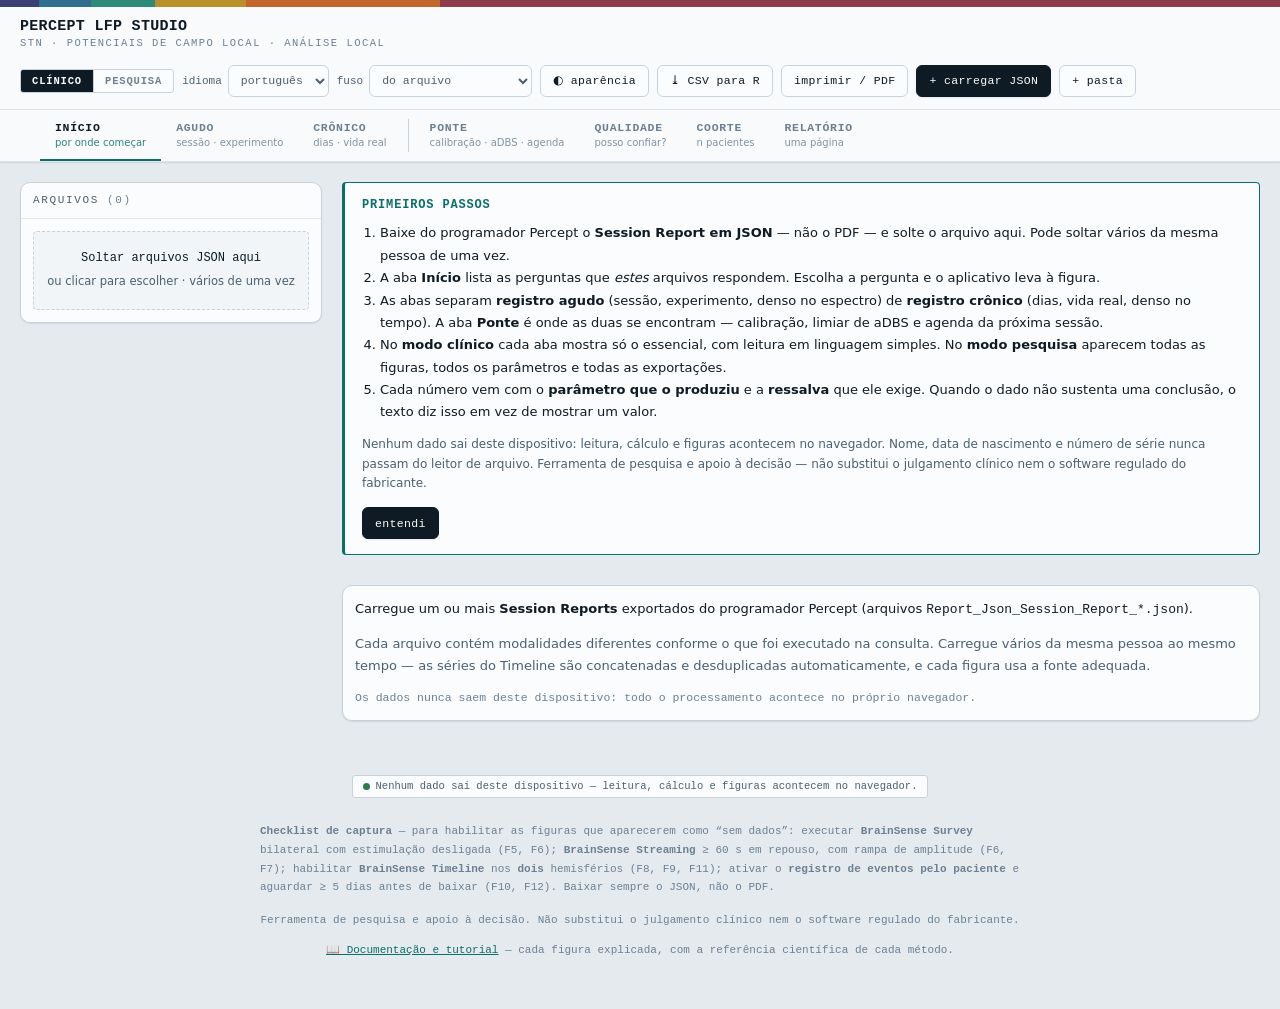
==== commit f9351e74: "Wiki: documentação e tutorial publicados junto com o app no Pages Nova página wiki/index.html, servi" ====
--- a/index.html
+++ b/index.html
@@ -793,6 +793,7 @@
     Baixar sempre o JSON, não o PDF.
   </p>
   <p style="margin-top:14px">Ferramenta de pesquisa e apoio à decisão. Não substitui o julgamento clínico nem o software regulado do fabricante.</p>
+  <p style="margin-top:10px"><a href="./wiki/">📖 Documentação e tutorial</a> — cada figura explicada, com a referência científica de cada método.</p>
 </footer>
 
 <script>/* ==========================================================================
@@ -4724,6 +4725,656 @@
   }));
   return { fromDay: lo, toDay: hi };
 }
+
+/* ---------- core/metrics/tidal.js ---------- */
+/* metrics/tidal.js — TIDAL-DT: Timeline-Derived Automated Limits for Dual Threshold
+   ------------------------------------------------------------------------------
+   O QUE CALCULA. Propõe, de forma auditável, os limiares inferior e superior de
+   LFP para o modo dual threshold do aDBS BrainSense (Percept PC/RC), derivados
+   do BrainSense Timeline (DiagnosticData.LFPTrendLogs — médias de 10 min em
+   unidades LFP nativas). Pipeline: (1) limpeza robusta (Hampel + exclusão de
+   dias), (2) segmentação vigília/sono sem actigrafia (cosinor 24+12 h +
+   change-point), (3) decomposição de estados por mistura gaussiana com seleção
+   por BIC e d de Ashman, (4) simulação offline do controlador dual threshold.
+
+   REFERÊNCIAS (citadas na UI e no relatório):
+   - Busch et al., npj Parkinsons Dis 2025, doi:10.1038/s41531-025-01124-7 —
+     método de referência manual: percentis 25/75 do beta diurno do Timeline;
+     streaming de consultório NÃO representa o beta de longo prazo.
+   - van Rheede et al., npj Parkinsons Dis 2022, doi:10.1038/s41531-022-00350-7
+     e Yin et al., Nat Commun 2023, doi:10.1038/s41467-023-41128-6 — a hora do
+     dia explica ~41% da variância do beta; o histograma deve excluir o sono.
+   - ADAPT-START, npj Parkinsons Dis 2026, doi:10.1038/s41531-026-01269-z —
+     dias não representativos devem ser excluídos; mínimo de 3–5 dias.
+   - Stanslaski et al., npj Parkinsons Dis 2024, doi:10.1038/s41531-024-00772-5
+     — dinâmica do controlador (incremento >1,2 s acima do limiar, rampas de
+     ~2,5/5 min, passos 0,1 mA PC / 0,01 mA RC). Como o Timeline tem resolução
+     de 10 min, a simulação opera nessa granularidade e DECLARA a limitação.
+
+   UNIDADES. Entrada em LFP nativo; todo o processamento em x = log10(LFP+1);
+   os limiares voltam para unidades nativas por 10^x − 1, arredondados a
+   inteiro. Ferramenta de apoio à decisão — não é dispositivo médico.        */
+
+
+
+const TIDAL_VERSION = '1.0';
+
+const TIDAL_REFS = [
+  { key: 'busch2025', doi: '10.1038/s41531-025-01124-7', note: 'manual 25/75 diurnal percentile method; in-clinic streaming is not representative of chronic beta' },
+  { key: 'vanrheede2022', doi: '10.1038/s41531-022-00350-7', note: 'time of day explains ~41% of beta variance; exclude sleep' },
+  { key: 'yin2023', doi: '10.1038/s41467-023-41128-6', note: 'sleep-related beta decrease in chronic recordings' },
+  { key: 'adaptstart2026', doi: '10.1038/s41531-026-01269-z', note: 'exclude non-representative days; ≥3–5 days of Timeline' },
+  { key: 'stanslaski2024', doi: '10.1038/s41531-024-00772-5', note: 'controller dynamics: >1.2 s trigger, ~2.5/5 min ramps, 0.1/0.01 mA steps' }
+];
+
+const TIDAL_DISCLAIMER =
+  'Decision-support tool. Proposed thresholds require clinician review, in-clinic confirmation and ' +
+  'iterative refinement based on clinical response. Not a medical device.';
+
+const TIDAL_DEFAULTS = {
+  hampelWindow: 12,          /* amostras (~2 h a 10 min) */
+  hampelK: 3,                /* limiar em múltiplos de 1,4826·MAD */
+  minValidDayFrac: 0.70,     /* dia com <70% das 144 amostras é excluído */
+  maxRejectedDayFrac: 0.20,  /* dia com >20% de pontos rejeitados é excluído */
+  minDays: 3,                /* ADAPT-START: <3 dias bloqueia a proposta */
+  cosinorR2Floor: 0.10,      /* abaixo disso, janela fixa 08:00–22:00 */
+  fallbackWake: [8, 22],
+  ashmanMin: 2,              /* d de Ashman mínimo para aceitar bimodalidade */
+  fallbackPercentiles: [30, 70],
+  targets: { below: 20, within: 60, above: 20 },
+  accept: { below: [10, 35], within: [45, 75], above: [10, 35] },
+  stepPC: 0.1, stepRC: 0.01, /* mA por passo do controlador */
+  autoTuneSpanPct: 15, autoTuneStepPct: 1
+};
+
+/* ========================================================================= */
+/*  Etapa 1 — pré-processamento robusto                                      */
+/* ========================================================================= */
+
+/* hampelFilter(xs, opts) — filtro de Hampel deslizante sobre uma série (com
+   NaN tolerado). Janela CENTRADA de `window` amostras (i−h .. i+h−1, h=w/2);
+   ponto com |x − mediana| > k·1,4826·MAD é marcado artefato. MAD zero (trecho
+   constante) não rejeita nada: sem dispersão local não há evidência de
+   artefato, e rejeitar tudo seria o contrário do que o filtro promete.      */
+function hampelFilter(xs, opts) {
+  const o = opts || {};
+  const w = Math.max(4, Math.round(o.window || TIDAL_DEFAULTS.hampelWindow));
+  const k = isFinite(o.k) && o.k > 0 ? o.k : TIDAL_DEFAULTS.hampelK;
+  const h = Math.floor(w / 2);
+  const n = xs.length;
+  const artifact = new Uint8Array(n);
+  const out = new Float64Array(n);
+  let nRejected = 0, nFinite = 0;
+  for (let i = 0; i < n; i++) {
+    const v = xs[i];
+    out[i] = v;
+    if (!isFinite(v)) continue;
+    nFinite++;
+    const win = [];
+    for (let j = Math.max(0, i - h); j < Math.min(n, i + h); j++) if (isFinite(xs[j])) win.push(xs[j]);
+    if (win.length < 4) continue;
+    const med = median(win);
+    const madv = 1.4826 * median(win.map(x => Math.abs(x - med)));
+    if (madv <= 1e-12) continue;
+    if (Math.abs(v - med) > k * madv) { artifact[i] = 1; out[i] = NaN; nRejected++; }
+  }
+  return { x: out, artifact, nRejected, nFinite, params: { window: w, k } };
+}
+
+/* auditDays(rows, artifact, offMin, opts) — contabilidade por dia civil local.
+   Exclui dias com poucas amostras válidas ou com rejeição alta; a lista de
+   dias excluídos (com o motivo) vai para o relatório — exclusão silenciosa é
+   proibida pelo contrato do projeto.                                        */
+function auditDays(rows, artifact, offMin, opts) {
+  const o = opts || {};
+  const minValid = isFinite(o.minValidDayFrac) ? o.minValidDayFrac : TIDAL_DEFAULTS.minValidDayFrac;
+  const maxRej = isFinite(o.maxRejectedDayFrac) ? o.maxRejectedDayFrac : TIDAL_DEFAULTS.maxRejectedDayFrac;
+  const porDia = new Map();
+  rows.forEach((r, i) => {
+    const dk = localDayKey(r.t, offMin);
+    if (!porDia.has(dk)) porDia.set(dk, { present: 0, valid: 0, rejected: 0 });
+    const d = porDia.get(dk);
+    d.present++;
+    if (isFinite(r.x0)) { d.valid++; if (artifact[i]) d.rejected++; }
+  });
+  const used = [], excluded = [];
+  Array.from(porDia.keys()).sort().forEach(dk => {
+    const d = porDia.get(dk);
+    const fracValid = d.valid / 144;                       /* 144 = amostras de 10 min num dia */
+    const fracRej = d.valid ? d.rejected / d.valid : 0;
+    if (fracValid < minValid) excluded.push({ day: dk, reason: `only ${(100 * fracValid).toFixed(0)}% of samples present (<${100 * minValid}%)` });
+    else if (fracRej > maxRej) excluded.push({ day: dk, reason: `${(100 * fracRej).toFixed(0)}% of samples rejected as artifact (>${100 * maxRej}%)` });
+    else used.push(dk);
+  });
+  return { used, excluded, params: { minValidDayFrac: minValid, maxRejectedDayFrac: maxRej } };
+}
+
+/* ========================================================================= */
+/*  Etapa 2 — vigília/sono sem actigrafia                                    */
+/* ========================================================================= */
+
+function fitCosinor(hours, xs) {
+  const fit = cosinor(hours, xs, [24, 12]);
+  if (!fit) return null;
+  const b = fit.components;
+  const at = h => fit.mesor +
+    b[0].beta * Math.cos(2 * Math.PI * h / 24) + b[0].gamma * Math.sin(2 * Math.PI * h / 24) +
+    b[1].beta * Math.cos(2 * Math.PI * h / 12) + b[1].gamma * Math.sin(2 * Math.PI * h / 12);
+  return { mesor: fit.mesor, r2: fit.r2, components: b, at };
+}
+
+/* change-point de um corte, custo de soma de quadrados, penalidade BIC.
+   Devolve o índice do corte dentro do trecho, ou −1 se o corte não compensa. */
+function changePoint1(seg) {
+  const n = seg.length;
+  if (n < 6) return -1;
+  const m = mean(seg);
+  const sse1 = seg.reduce((a, v) => a + (v - m) * (v - m), 0);
+  let best = -1, bestSse = Infinity;
+  for (let c = 2; c <= n - 2; c++) {
+    const a = seg.slice(0, c), b = seg.slice(c);
+    const ma = mean(a), mb = mean(b);
+    const sse = a.reduce((s, v) => s + (v - ma) * (v - ma), 0) + b.reduce((s, v) => s + (v - mb) * (v - mb), 0);
+    if (sse < bestSse) { bestSse = sse; best = c; }
+  }
+  /* aceita o corte só se o BIC melhorar (2 parâmetros extras: média e posição) */
+  const bic1 = n * Math.log(Math.max(sse1, 1e-12) / n);
+  const bic2 = n * Math.log(Math.max(bestSse, 1e-12) / n) + 2 * Math.log(n);
+  return bic2 < bic1 ? best : -1;
+}
+
+/* detectWakeWindow(rows, offMin, opts)
+   rows: [{t, x}] já limpos. Vigília provisória = maior trecho circular em que
+   a curva circadiana ajustada fica acima da mesor; bordas refinadas por
+   change-point no perfil médio por bin de 10 min, em ±3 h de cada transição.
+   Fallback declarado (R² < 0,1): janela fixa 08:00–22:00.                   */
+function detectWakeWindow(rows, offMin, opts) {
+  const o = opts || {};
+  const floorR2 = isFinite(o.cosinorR2Floor) ? o.cosinorR2Floor : TIDAL_DEFAULTS.cosinorR2Floor;
+  const fb = o.fallbackWake || TIDAL_DEFAULTS.fallbackWake;
+  const hs = rows.map(r => localHour(r.t, offMin));
+  const xs = rows.map(r => r.x);
+  const fit = fitCosinor(hs, xs);
+  if (!fit || !isFinite(fit.r2) || fit.r2 < floorR2) {
+    return { wake: fb.slice(), method: 'fallback fixed 08:00-22:00 (weak circadian fit)', r2: fit ? fit.r2 : NaN, refined: false };
+  }
+  /* maior trecho circular acima da mesor, avaliado a cada 10 min */
+  const nb = 144;
+  const above = [];
+  for (let i = 0; i < nb; i++) above.push(fit.at(i / 6 + 1 / 12) > fit.mesor ? 1 : 0);
+  let bestStart = -1, bestLen = 0;
+  for (let s = 0; s < nb; s++) {
+    if (!above[s] || above[(s + nb - 1) % nb]) continue;   /* início de trecho */
+    let len = 0; while (len < nb && above[(s + len) % nb]) len++;
+    if (len > bestLen) { bestLen = len; bestStart = s; }
+  }
+  if (bestStart < 0 || bestLen === 0 || bestLen === nb) {
+    return { wake: fb.slice(), method: 'fallback fixed 08:00-22:00 (no circadian trough)', r2: fit.r2, refined: false };
+  }
+  let wakeStart = bestStart / 6, wakeEnd = ((bestStart + bestLen) % nb) / 6;
+
+  /* refino por change-point sobre o perfil médio por bin */
+  const prof = new Float64Array(nb), cnt = new Float64Array(nb);
+  rows.forEach(r => {
+    if (!isFinite(r.x)) return;
+    const b = Math.min(nb - 1, Math.floor(localHour(r.t, offMin) * 6));
+    prof[b] += r.x; cnt[b]++;
+  });
+  const p = Array.from(prof, (v, i) => cnt[i] ? v / cnt[i] : NaN);
+  const refina = (horaProv) => {
+    const c0 = Math.round(horaProv * 6);
+    const seg = [];
+    for (let j = c0 - 18; j <= c0 + 18; j++) {           /* ±3 h */
+      const v = p[((j % nb) + nb) % nb];
+      if (isFinite(v)) seg.push(v);
+    }
+    const cp = changePoint1(seg);
+    if (cp < 0) return horaProv;
+    return ((((c0 - 18 + cp) % nb) + nb) % nb) / 6;
+  };
+  wakeStart = refina(wakeStart);
+  wakeEnd = refina(wakeEnd);
+  return { wake: [+wakeStart.toFixed(2), +wakeEnd.toFixed(2)], method: 'cosinor (24+12 h) + change-point refinement', r2: fit.r2, mesor: fit.mesor, refined: true, fit };
+}
+
+function inWake(h, wake) {
+  const [a, b] = wake;
+  return a < b ? (h >= a && h < b) : (h >= a || h < b);
+}
+
+/* ========================================================================= */
+/*  Etapa 3 — GMM univariada (EM) e proposta de limiares                     */
+/* ========================================================================= */
+
+const LN2PI = Math.log(2 * Math.PI);
+const logNorm = (x, mu, s2) => -0.5 * (LN2PI + Math.log(s2) + (x - mu) * (x - mu) / s2);
+
+/* fitGMM1D(xs, k) — mistura gaussiana univariada via EM, inicialização
+   DETERMINÍSTICA por k-means 1D com centros nos quartis. Sem sorteio: o mesmo
+   dado produz sempre o mesmo ajuste, que é o que a auditoria exige.         */
+function fitGMM1D(xs, k) {
+  const x = Array.prototype.filter.call(xs, isFinite);
+  const n = x.length;
+  if (n < 10) return null;
+  if (k === 1) {
+    const mu = mean(x);
+    const s2 = Math.max(1e-8, x.reduce((a, v) => a + (v - mu) * (v - mu), 0) / n);
+    const ll = x.reduce((a, v) => a + logNorm(v, mu, s2), 0);
+    return { k: 1, weights: [1], means: [mu], sigmas: [Math.sqrt(s2)], logLik: ll, bic: -2 * ll + 2 * Math.log(n), converged: true, iters: 0 };
+  }
+  /* k-means 1D determinístico */
+  let c1 = quantile(x, 0.25), c2 = quantile(x, 0.75);
+  if (!(c2 > c1)) c2 = c1 + 1e-6;
+  for (let it = 0; it < 50; it++) {
+    let s1 = 0, n1 = 0, s2s = 0, n2 = 0;
+    for (const v of x) { if (Math.abs(v - c1) <= Math.abs(v - c2)) { s1 += v; n1++; } else { s2s += v; n2++; } }
+    if (!n1 || !n2) break;
+    const nc1 = s1 / n1, nc2 = s2s / n2;
+    if (Math.abs(nc1 - c1) + Math.abs(nc2 - c2) < 1e-10) { c1 = nc1; c2 = nc2; break; }
+    c1 = nc1; c2 = nc2;
+  }
+  /* EM */
+  let w = [0.5, 0.5], mu = [Math.min(c1, c2), Math.max(c1, c2)];
+  const v0 = Math.max(1e-6, Math.pow(quantile(x, 0.75) - quantile(x, 0.25), 2) / 8);
+  let s2 = [v0, v0];
+  let ll = -Infinity, iters = 0, converged = false;
+  const r1 = new Float64Array(n);
+  for (let it = 0; it < 300; it++) {
+    iters = it + 1;
+    let llNew = 0;
+    for (let i = 0; i < n; i++) {
+      const a = Math.log(w[0]) + logNorm(x[i], mu[0], s2[0]);
+      const b = Math.log(w[1]) + logNorm(x[i], mu[1], s2[1]);
+      const m = Math.max(a, b);
+      const den = m + Math.log(Math.exp(a - m) + Math.exp(b - m));
+      r1[i] = Math.exp(a - den);
+      llNew += den;
+    }
+    let n1 = 0, m1 = 0, m2 = 0;
+    for (let i = 0; i < n; i++) { n1 += r1[i]; m1 += r1[i] * x[i]; m2 += (1 - r1[i]) * x[i]; }
+    const n2 = n - n1;
+    if (n1 < 1e-6 || n2 < 1e-6) break;
+    mu = [m1 / n1, m2 / n2];
+    let v1 = 0, v2 = 0;
+    for (let i = 0; i < n; i++) {
+      v1 += r1[i] * (x[i] - mu[0]) * (x[i] - mu[0]);
+      v2 += (1 - r1[i]) * (x[i] - mu[1]) * (x[i] - mu[1]);
+    }
+    s2 = [Math.max(1e-8, v1 / n1), Math.max(1e-8, v2 / n2)];
+    w = [n1 / n, n2 / n];
+    if (Math.abs(llNew - ll) < 1e-9 * Math.abs(llNew)) { ll = llNew; converged = true; break; }
+    ll = llNew;
+  }
+  /* componentes ordenadas pela média: componente 1 = estado de menor beta */
+  if (mu[0] > mu[1]) { mu = [mu[1], mu[0]]; s2 = [s2[1], s2[0]]; w = [w[1], w[0]]; }
+  return {
+    k: 2, weights: w, means: mu, sigmas: [Math.sqrt(s2[0]), Math.sqrt(s2[1])],
+    logLik: ll, bic: -2 * ll + 5 * Math.log(n), converged, iters
+  };
+}
+
+function ashmanD(g) {
+  if (!g || g.k !== 2) return NaN;
+  const [m1, m2] = g.means, [s1, s2] = g.sigmas;
+  return Math.SQRT2 * Math.abs(m2 - m1) / Math.sqrt(s1 * s1 + s2 * s2);
+}
+
+/* cruzamento das densidades ponderadas w1·N1 = w2·N2 entre as duas médias —
+   a fronteira de máxima verossimilhança entre os estados ON e OFF.          */
+function densityCrossing(g) {
+  if (!g || g.k !== 2) return NaN;
+  const [m1, m2] = g.means, [s1, s2] = g.sigmas, [w1, w2] = g.weights;
+  const A = 1 / (2 * s1 * s1), B = 1 / (2 * s2 * s2);
+  const a = B - A;
+  const b = 2 * A * m1 - 2 * B * m2;
+  const c = B * m2 * m2 - A * m1 * m1 + Math.log((w1 * s2) / (w2 * s1));
+  const dentro = x => x > m1 && x < m2;
+  if (Math.abs(a) < 1e-12) {
+    const x = -c / b;
+    return dentro(x) ? x : NaN;
+  }
+  const disc = b * b - 4 * a * c;
+  if (disc >= 0) {
+    const r1 = (-b + Math.sqrt(disc)) / (2 * a), r2 = (-b - Math.sqrt(disc)) / (2 * a);
+    if (dentro(r1)) return r1;
+    if (dentro(r2)) return r2;
+  }
+  /* bisseção de reserva sobre a diferença de log-densidades */
+  const f = x => Math.log(w1) + logNorm(x, m1, s1 * s1) - Math.log(w2) - logNorm(x, m2, s2 * s2);
+  let lo = m1, hi = m2;
+  if (f(lo) * f(hi) > 0) return NaN;
+  for (let i = 0; i < 80; i++) { const mid = (lo + hi) / 2; (f(lo) * f(mid) <= 0) ? hi = mid : lo = mid; }
+  return (lo + hi) / 2;
+}
+
+const toNative = x => Math.max(0, Math.round(Math.pow(10, x) - 1));
+
+/* proposeThresholds(wakeX, opts) — o coração do método.
+   Bimodal (BIC prefere k=2 E d de Ashman > 2): limiar inferior = μ1 + 0,5σ1
+   (borda alta do estado ON medicamentoso), superior = cruzamento das
+   densidades. Unimodal: fallback percentis 30/70, ROTULADO como tal — um
+   fallback sem rótulo viraria método sem quem o escolheu.                   */
+function proposeThresholds(wakeX, opts) {
+  const o = opts || {};
+  const ashMin = isFinite(o.ashmanMin) ? o.ashmanMin : TIDAL_DEFAULTS.ashmanMin;
+  const pcts = o.fallbackPercentiles || TIDAL_DEFAULTS.fallbackPercentiles;
+  const x = Array.prototype.filter.call(wakeX, isFinite);
+  if (x.length < 30) return { ok: false, reason: `only ${x.length} wake samples — too few to characterise the distribution` };
+  const g1 = fitGMM1D(x, 1), g2 = fitGMM1D(x, 2);
+  const ash = ashmanD(g2);
+  const bimodal = !!(g2 && g1 && g2.bic < g1.bic && ash > ashMin);
+  let lowerLog, upperLog, method;
+  if (bimodal) {
+    lowerLog = g2.means[0] + 0.5 * g2.sigmas[0];
+    upperLog = densityCrossing(g2);
+    method = 'GMM dual-state (bimodal)';
+    if (!isFinite(upperLog) || upperLog <= lowerLog) {
+      lowerLog = quantile(x, pcts[0] / 100); upperLog = quantile(x, pcts[1] / 100);
+      method = 'percentile fallback (degenerate density crossing)';
+    }
+  } else {
+    lowerLog = quantile(x, pcts[0] / 100); upperLog = quantile(x, pcts[1] / 100);
+    method = 'percentile fallback (unimodal distribution)';
+  }
+  let lower = toNative(lowerLog), upper = toNative(upperLog);
+  if (upper <= lower) upper = lower + 1;
+  return {
+    ok: true, method, bimodal, lower, upper,
+    lowerLog: +lowerLog.toFixed(5), upperLog: +upperLog.toFixed(5),
+    ashman: isFinite(ash) ? +ash.toFixed(3) : NaN, gmm1: g1, gmm2: g2,
+    nWake: x.length, fallbackPercentiles: pcts.slice()
+  };
+}
+
+/* ========================================================================= */
+/*  Etapa 4 — simulação offline do controlador dual threshold                */
+/* ========================================================================= */
+
+/* zoneStats(values, lower, upper, dayKeys) — %% por zona e transições/dia.
+   Independe da corrente: é a parte da simulação que só depende dos limiares. */
+function zoneStats(values, lower, upper, dayKeys) {
+  let below = 0, within = 0, above = 0, transitions = 0, prevZone = null, n = 0;
+  const dias = new Set();
+  for (let i = 0; i < values.length; i++) {
+    const v = values[i];
+    if (!isFinite(v)) continue;
+    n++;
+    if (dayKeys) dias.add(dayKeys[i]);
+    const z = v < lower ? -1 : (v > upper ? 1 : 0);
+    if (z < 0) below++; else if (z > 0) above++; else within++;
+    if (prevZone !== null && z !== prevZone) transitions++;
+    prevZone = z;
+  }
+  const nd = Math.max(1, dias.size);
+  return {
+    n, pctBelow: 100 * below / Math.max(1, n), pctWithin: 100 * within / Math.max(1, n),
+    pctAbove: 100 * above / Math.max(1, n), transitions, transitionsPerDay: +(transitions / nd).toFixed(2),
+    nDays: dias.size
+  };
+}
+
+/* simulateDualThreshold(values, opts) — controlador na resolução de 10 min.
+   LIMITAÇÃO DECLARADA: o dispositivo real dispara com >1,2 s acima do limiar
+   e rampa em ~2,5/5 min (Stanslaski 2024); aqui cada amostra de 10 min vale
+   um passo de corrente. A simulação estima OCUPAÇÃO das zonas e saturação,
+   não a trajetória fina de corrente.
+   Os limites de corrente (iMin/iMax, mA) são ENTRADA DO CLÍNICO — decisão de
+   segurança que este módulo não automatiza.                                 */
+function simulateDualThreshold(values, opts) {
+  const o = opts || {};
+  const { lower, upper } = o;
+  if (!isFinite(lower) || !isFinite(upper) || upper <= lower) return { ok: false, reason: 'invalid thresholds' };
+  const zonas = zoneStats(values, lower, upper, o.dayKeys);
+  if (!isFinite(o.iMin) || !isFinite(o.iMax) || !(o.iMax > o.iMin)) {
+    return Object.assign({ ok: true, hasCurrent: false, reason: 'current limits not provided — zone occupancy only' }, zonas);
+  }
+  const step = isFinite(o.step) && o.step > 0 ? o.step : TIDAL_DEFAULTS.stepPC;
+  let I = isFinite(o.startI) ? o.startI : +((o.iMin + o.iMax) / 2).toFixed(4);
+  let satLow = 0, satHigh = 0, n = 0;
+  const traj = new Float64Array(values.length).fill(NaN);
+  for (let i = 0; i < values.length; i++) {
+    const v = values[i];
+    if (!isFinite(v)) continue;
+    n++;
+    if (v > upper) I = Math.min(o.iMax, +(I + step).toFixed(4));
+    else if (v < lower) I = Math.max(o.iMin, +(I - step).toFixed(4));
+    traj[i] = I;
+    if (I <= o.iMin + 1e-9) satLow++;
+    else if (I >= o.iMax - 1e-9) satHigh++;
+  }
+  const acc = TIDAL_DEFAULTS.accept;
+  const dentro = (v, [a, b]) => v >= a && v <= b;
+  return Object.assign({
+    ok: true, hasCurrent: true,
+    pctSaturated: 100 * (satLow + satHigh) / Math.max(1, n),
+    pctSatLow: 100 * satLow / Math.max(1, n), pctSatHigh: 100 * satHigh / Math.max(1, n),
+    trajectory: traj, iMin: o.iMin, iMax: o.iMax, step,
+    withinAcceptance: dentro(zonas.pctBelow, acc.below) && dentro(zonas.pctWithin, acc.within) && dentro(zonas.pctAbove, acc.above)
+  }, zonas);
+}
+
+/* autoTune(values, base, opts) — busca em grade ±15% (passos de 1%) em torno
+   dos limiares propostos, minimizando distância às proporções-alvo 20/60/20 +
+   penalidade por saturação. Nunca sai da vizinhança: o método continua sendo
+   o proposto, o auto-tune só o acomoda à ocupação alvo.                     */
+function autoTune(values, base, opts) {
+  const o = opts || {};
+  const span = (isFinite(o.spanPct) ? o.spanPct : TIDAL_DEFAULTS.autoTuneSpanPct) / 100;
+  const stepPct = (isFinite(o.stepPct) ? o.stepPct : TIDAL_DEFAULTS.autoTuneStepPct) / 100;
+  const alvo = TIDAL_DEFAULTS.targets;
+  const custo = m => Math.abs(m.pctBelow - alvo.below) + Math.abs(m.pctWithin - alvo.within) +
+    Math.abs(m.pctAbove - alvo.above) + (isFinite(m.pctSaturated) ? 0.5 * m.pctSaturated : 0);
+  const simDe = (lo, hi) => simulateDualThreshold(values, Object.assign({}, o, { lower: lo, upper: hi }));
+  const m0 = simDe(base.lower, base.upper);
+  let best = { lower: base.lower, upper: base.upper, metrics: m0, cost: custo(m0) };
+  const baseCost = best.cost;
+  for (let fl = 1 - span; fl <= 1 + span + 1e-9; fl += stepPct) {
+    for (let fu = 1 - span; fu <= 1 + span + 1e-9; fu += stepPct) {
+      const lo = Math.round(base.lower * fl), hi = Math.round(base.upper * fu);
+      if (hi <= lo) continue;
+      const m = simDe(lo, hi);
+      const c = custo(m);
+      if (c < best.cost - 1e-9) best = { lower: lo, upper: hi, metrics: m, cost: c };
+    }
+  }
+  return Object.assign(best, { baseCost, improved: best.cost < baseCost - 1e-9, spanPct: span * 100, stepPct: stepPct * 100 });
+}
+
+/* ========================================================================= */
+/*  Pipeline completo por hemisfério                                         */
+/* ========================================================================= */
+
+/* runPipeline(rows, offMin, opts)
+   rows: [{t, lfp}] em unidades nativas (censura/perda já como NaN).
+   Devolve tudo o que a UI, o CSV e o relatório precisam, com cada decisão
+   rotulada (dias excluídos, método de vigília, método de limiar).           */
+function runPipeline(rows, offMin, opts) {
+  const o = Object.assign({}, TIDAL_DEFAULTS, opts || {});
+  const src = (rows || []).filter(r => r && isFinite(r.t)).slice().sort((a, b) => a.t - b.t);
+  if (!src.length) return { ok: false, reason: 'no Timeline samples' };
+
+  /* Etapa 1 */
+  const x0 = src.map(r => isFinite(r.lfp) && r.lfp >= 0 ? Math.log10(r.lfp + 1) : NaN);
+  const ham = hampelFilter(x0, { window: o.hampelWindow, k: o.hampelK });
+  const marcados = src.map((r, i) => ({ t: r.t, lfp: r.lfp, x0: x0[i], x: ham.x[i], artifact: !!ham.artifact[i] }));
+  const dias = auditDays(marcados, ham.artifact, offMin, o);
+  if (dias.used.length < o.minDays) {
+    return {
+      ok: false, blockedByDays: true, days: dias,
+      reason: `${dias.used.length} usable day(s) after cleaning — ADAPT-START recommends ≥3–5 days of Timeline ` +
+        `before proposing thresholds [doi:10.1038/s41531-026-01269-z]`
+    };
+  }
+  const usados = new Set(dias.used);
+  const clean = marcados.filter(r => isFinite(r.x) && usados.has(localDayKey(r.t, offMin)));
+
+  /* Etapa 2 */
+  const wake = detectWakeWindow(clean, offMin, o);
+  const wakeRows = clean.filter(r => inWake(localHour(r.t, offMin), wake.wake));
+
+  /* Etapa 3 */
+  const prop = proposeThresholds(wakeRows.map(r => r.x), o);
+  if (!prop.ok) return { ok: false, reason: prop.reason, days: dias, wake };
+
+  /* Etapa 4 — zonas sempre; corrente só com limites do clínico */
+  const nat = wakeRows.map(r => r.lfp);
+  const dayKeys = wakeRows.map(r => localDayKey(r.t, offMin));
+  const sim = simulateDualThreshold(nat, {
+    lower: prop.lower, upper: prop.upper, dayKeys,
+    iMin: o.iMin, iMax: o.iMax, step: o.step
+  });
+
+  return {
+    ok: true, version: TIDAL_VERSION,
+    nRaw: src.length, nArtifacts: ham.nRejected, hampel: ham.params,
+    days: dias, wake, proposal: prop, sim,
+    wakeRows, cleanRows: clean, allRows: marcados,
+    offMin, params: {
+      hampelWindow: o.hampelWindow, hampelK: o.hampelK,
+      minValidDayFrac: o.minValidDayFrac, maxRejectedDayFrac: o.maxRejectedDayFrac,
+      cosinorR2Floor: o.cosinorR2Floor, ashmanMin: o.ashmanMin,
+      fallbackPercentiles: (o.fallbackPercentiles || TIDAL_DEFAULTS.fallbackPercentiles).slice()
+    },
+    limitation10min: 'Timeline resolution is 10 min; the real controller triggers on >1.2 s epochs with ' +
+      '~2.5/5 min ramps (Stanslaski 2024). This simulation estimates zone occupancy and saturation, not the fine current trajectory.'
+  };
+}
+
+/* ========================================================================= */
+/*  Linha de exportação (CSV) — cabeçalhos EXATOS da especificação           */
+/* ========================================================================= */
+
+const TIDAL_CSV_COLUMNS = [
+  'hemisphere', 'method', 'lower_threshold_lfp', 'upper_threshold_lfp',
+  'mu1_log', 'sigma1_log', 'mu2_log', 'sigma2_log', 'ashman_d', 'bic_k1', 'bic_k2',
+  'pct_below', 'pct_within', 'pct_above', 'transitions_per_day',
+  'days_used', 'days_excluded', 'wake_window'
+];
+
+function tidalCsvRow(hemi, res) {
+  const p = res.proposal, g = p.gmm2, s = res.sim;
+  const fmtH = h => (h < 10 ? '0' : '') + h.toFixed(1);
+  return {
+    hemisphere: hemi, method: p.method,
+    lower_threshold_lfp: p.lower, upper_threshold_lfp: p.upper,
+    mu1_log: g ? rnd(g.means[0], 5) : '', sigma1_log: g ? rnd(g.sigmas[0], 5) : '',
+    mu2_log: g ? rnd(g.means[1], 5) : '', sigma2_log: g ? rnd(g.sigmas[1], 5) : '',
+    ashman_d: isFinite(p.ashman) ? p.ashman : '',
+    bic_k1: p.gmm1 ? rnd(p.gmm1.bic, 2) : '', bic_k2: g ? rnd(g.bic, 2) : '',
+    pct_below: rnd(s.pctBelow, 2), pct_within: rnd(s.pctWithin, 2), pct_above: rnd(s.pctAbove, 2),
+    transitions_per_day: s.transitionsPerDay,
+    days_used: res.days.used.length, days_excluded: res.days.excluded.length,
+    wake_window: `${fmtH(res.wake.wake[0])}-${fmtH(res.wake.wake[1])}`
+  };
+}
+
+/* ========================================================================= */
+/*  Verificação de ciclo de medicação (Etapa 3.5)                            */
+/* ========================================================================= */
+
+/* medicationCycleCheck(cleanRows, doseTimes, proposal) — trajetória média do
+   log-beta em ±90 min ao redor das tomadas; passa se a média pós migra na
+   direção do componente baixo (queda ≥ 25% da separação μ2−μ1).             */
+function medicationCycleCheck(cleanRows, doseTimes, proposal) {
+  if (!doseTimes || !doseTimes.length) return { ok: false, reason: 'no medication-intake events in this recording' };
+  const bins = 19;                                        /* −90..+90 min em passos de 10 */
+  const soma = new Float64Array(bins), cnt = new Float64Array(bins);
+  doseTimes.forEach(t0 => cleanRows.forEach(r => {
+    const dtMin = (r.t - t0) / 60000;
+    if (dtMin < -95 || dtMin > 95 || !isFinite(r.x)) return;
+    const b = Math.min(bins - 1, Math.max(0, Math.round((dtMin + 90) / 10)));
+    soma[b] += r.x; cnt[b]++;
+  }));
+  const curva = Array.from(soma, (v, i) => cnt[i] ? v / cnt[i] : NaN);
+  const pre = curva.slice(0, 9).filter(isFinite), pos = curva.slice(10).filter(isFinite);
+  if (pre.length < 3 || pos.length < 3) return { ok: false, reason: 'too few Timeline samples around the events' };
+  const delta = mean(pos) - mean(pre);
+  const sep = proposal && proposal.bimodal ? proposal.gmm2.means[1] - proposal.gmm2.means[0] : NaN;
+  const pass = isFinite(sep) ? delta <= -0.25 * sep : delta < 0;
+  return {
+    ok: true, nEvents: doseTimes.length, deltaLog: +delta.toFixed(4), curve: curva,
+    separationLog: isFinite(sep) ? +sep.toFixed(4) : NaN,
+    verdict: pass ? 'pass' : 'warn',
+    note: pass
+      ? 'mean beta migrates toward the low-state component after intake — thresholds separate medication states'
+      : 'no clear high→low migration around intakes — thresholds may reflect something other than the medication cycle'
+  };
+}
+
+/* ========================================================================= */
+/*  Gerador sintético + self-test (determinístico, espelhado no R)           */
+/* ========================================================================= */
+
+/* LCG minstd (Lehmer): produto ≤ 48271·(2³¹−2) ≈ 1,04e14 < 2⁵³ — exato em
+   dupla precisão, logo REPRODUTÍVEL bit a bit em JavaScript e em R.         */
+function tidalRng(seed) {
+  let s = (seed >>> 0) % 2147483647; if (s <= 0) s += 2147483646;
+  const next = () => { s = (s * 48271) % 2147483647; return s / 2147483647; };
+  /* Box–Muller sem cache: 2 uniformes por normal, na mesma ordem no R */
+  const gauss = () => Math.sqrt(-2 * Math.log(next())) * Math.cos(2 * Math.PI * next());
+  return { next, gauss };
+}
+
+/* syntheticTimeline(opts) — Timeline com ciclo circadiano (sono baixo),
+   ciclos de medicação de 4 h em vigília (estado baixo pós-dose → alto no fim
+   de dose) e 1% de outliers. A verdade de campo dos limiares sai DA MESMA
+   fórmula usada na proposta, aplicada aos parâmetros geradores.             */
+function syntheticTimeline(opts) {
+  const o = Object.assign({
+    days: 7, seed: 42, sleepMu: 1.10, sleepSd: 0.05,
+    lowMu: 1.45, lowSd: 0.06, highMu: 1.75, highSd: 0.07,
+    wakeStart: 8, wakeEnd: 23, outlierP: 0.01, outlierShift: 1.0
+  }, opts || {});
+  const rng = tidalRng(o.seed);
+  const t0 = 1736121600000;                                /* 2025-01-06T00:00Z, fixo */
+  const rows = [];
+  for (let d = 0; d < o.days; d++) for (let b = 0; b < 144; b++) {
+    const h = b / 6;
+    const z = rng.gauss();
+    const uo = rng.next();
+    let x;
+    if (h >= o.wakeStart && h < o.wakeEnd) {
+      const cyc = (h - o.wakeStart) % 4;                   /* tomada a cada 4 h */
+      x = cyc < 2 ? o.lowMu + o.lowSd * z : o.highMu + o.highSd * z;
+    } else x = o.sleepMu + o.sleepSd * z;
+    if (uo < o.outlierP) x += o.outlierShift;
+    rows.push({ t: t0 + (d * 144 + b) * 600000, lfp: Math.pow(10, x) - 1 });
+  }
+  /* verdade de campo: mesma regra da proposta sobre os parâmetros geradores */
+  const gTrue = { k: 2, weights: [0.5, 0.5], means: [o.lowMu, o.highMu], sigmas: [o.lowSd, o.highSd] };
+  const truth = {
+    lowerLog: o.lowMu + 0.5 * o.lowSd, upperLog: densityCrossing(gTrue),
+    lower: toNative(o.lowMu + 0.5 * o.lowSd), upper: toNative(densityCrossing(gTrue)),
+    wake: [o.wakeStart, o.wakeEnd]
+  };
+  return { rows, truth, offMin: 0, params: o };
+}
+
+/* selfTest() — critério: erro < 10% nos dois limiares, com método GMM.      */
+function selfTest(opts) {
+  const syn = syntheticTimeline(opts);
+  const res = runPipeline(syn.rows, syn.offMin, { iMin: 0, iMax: 5, step: 0.1 });
+  if (!res.ok) return { pass: false, reason: res.reason, truth: syn.truth };
+  const errLower = 100 * Math.abs(res.proposal.lower - syn.truth.lower) / syn.truth.lower;
+  const errUpper = 100 * Math.abs(res.proposal.upper - syn.truth.upper) / syn.truth.upper;
+  return {
+    pass: errLower < 10 && errUpper < 10 && res.proposal.bimodal,
+    errLowerPct: +errLower.toFixed(2), errUpperPct: +errUpper.toFixed(2),
+    proposed: { lower: res.proposal.lower, upper: res.proposal.upper, method: res.proposal.method },
+    truth: syn.truth, wake: res.wake.wake, result: res
+  };
+}
+
+/* namespace público — é o contrato com a UI, os testes e o espelho em R */
+const TIDAL = {
+  VERSION: TIDAL_VERSION, REFS: TIDAL_REFS, DEFAULTS: TIDAL_DEFAULTS,
+  DISCLAIMER: TIDAL_DISCLAIMER, CSV_COLUMNS: TIDAL_CSV_COLUMNS,
+  hampelFilter, auditDays, fitCosinor, detectWakeWindow, inWake,
+  fitGMM1D, ashmanD, densityCrossing, proposeThresholds,
+  zoneStats, simulateDualThreshold, autoTune,
+  runPipeline, tidalCsvRow, medicationCycleCheck,
+  tidalRng, syntheticTimeline, selfTest
+};
 
 /* ---------- core/metrics/mrds.js ---------- */
 /* metrics/mrds.js — MRDS: (des)sincronização relacionada ao movimento
@@ -7106,6 +7757,7 @@
     'Passaporte do biomarcador — o que a sessão aguda calibra no crônico': 'Biomarker passport — what the acute session calibrates in the chronic record',
     'Blocos de configuração e pontos de mudança': 'Configuration blocks and change points',
     'Agenda da próxima sessão': 'Agenda for the next session',
+    'Assistente de limiares de aDBS (TIDAL-DT)': 'aDBS Threshold Advisor (TIDAL-DT)',
     'ODR e features por janela — dinâmica multi-banda do registro agudo':
       'ODR and windowed features — multi-band dynamics of the acute recording',
     'Início': 'Home', 'Agudo': 'Acute', 'Crônico': 'Chronic', 'Ponte': 'Bridge',
@@ -18208,6 +18860,7 @@
 
 
 
+
 const API = {
   parsePercept, parsePerceptText, MODALITIES, BANDS, HARDWARE_FILTERS, hardwareFilterDescription, IMPEDANCE_LIMITS, shortThresholdOhms, prettyChannel, parseUtcOffsetMin, localHour, localDayKey, hashId,
   fft, nextPow2, welchPSD, spectrogram, bandpassFFT, hilbertEnvelope, detectBursts, fitAperiodic,
@@ -18217,6 +18870,7 @@
   permutationTest, permutationTwoSample, thresholdSummary, histogram, ecdf, fPValue, tPValue, normCDF,
   peakInBand, daysSince, pickSpectrum, spectralMetrics, burstMetrics, doseResponse, ecgMetrics, deviceStateMetrics,
   mergeTrend, collectThresholds, chronicMetrics, censoringSummary, splitByLocalDay, dayRangeOf, extractMetrics,
+  TIDAL,
   MRDS_VERSION, MRDS_PROTOCOL, MRDS_BANDS, MRDS_TOTAL_BAND, MRDS_CELLS, MRDS_LIMITACOES, MRDS_COLUMNS,
   zscoreEpochs, mrdsEpochPSD, mrdsPair, mrdsBroadbandVerdict, mrdsDesign, mrdsSignFlipTest, mrdsTable, mrdsMeta, mrdsReading,
   /* ranking dos pares bipolares do Survey (F1) */
@@ -23848,6 +24502,295 @@
     }
   },
 
+  /* ----------------------------------------------------------------- F36 */
+  /* TIDAL-DT — limiares de dual threshold derivados do Timeline crônico.
+     A pedido do projeto, os textos de UI DESTA figura são em inglês; os
+     comentários seguem em pt-BR como o resto do repositório. O núcleo vive em
+     core/metrics/tidal.js (namespace C.TIDAL) — a figura só orquestra.      */
+  {
+    id: 'F36', title: 'Assistente de limiares de aDBS (TIDAL-DT)',
+    sub: 'Timeline-derived automated limits for dual threshold · Hampel → wake/sleep → GMM/BIC → controller simulation',
+    has: d => Object.keys(d.trend).length,
+    render(node, d) {
+      const T = C.TIDAL;
+      const hemis = Object.keys(d.trend);
+      const device = opt('F36', 'device', 'PC');
+      const iMin = parseFloat(opt('F36', 'imin', ''));
+      const iMax = parseFloat(opt('F36', 'imax', ''));
+      const hw = opt('F36', 'hw', T.DEFAULTS.hampelWindow);
+      const hk = opt('F36', 'hk', T.DEFAULTS.hampelK);
+      const minValid = opt('F36', 'minvalid', 100 * T.DEFAULTS.minValidDayFrac);
+      const maxRej = opt('F36', 'maxrej', 100 * T.DEFAULTS.maxRejectedDayFrac);
+      const step = device === 'RC' ? T.DEFAULTS.stepRC : T.DEFAULTS.stepPC;
+
+      node.appendChild(el('div', { class: 'ctrls' }, [
+        ctrlSelect('device', [{ value: 'PC', label: 'Percept PC (0.1 mA steps)' }, { value: 'RC', label: 'Percept RC (0.01 mA steps)' }],
+          device, v => setOpt('F36', 'device', v)),
+        ctrlText('min current (mA)', opt('F36', 'imin', ''), 'clinician input', v => setOpt('F36', 'imin', v)),
+        ctrlText('max current (mA)', opt('F36', 'imax', ''), 'clinician input', v => setOpt('F36', 'imax', v)),
+        el('button', { class: 'btn', text: 'Run self-test', onclick: () => setOpt('F36', 'selftest', Date.now()) })
+      ]));
+      /* Advanced settings — os parâmetros que mudam número ficam editáveis e
+         declarados, nunca enterrados em constante */
+      {
+        const det = el('details', { class: 'evid' });
+        det.appendChild(el('summary', { text: 'Advanced settings' }));
+        det.appendChild(el('div', { class: 'ctrls' }, [
+          ctrlNumber('Hampel window (samples)', hw, 4, 48, 2, v => setOpt('F36', 'hw', v)),
+          ctrlNumber('Hampel k (×MAD)', hk, 1, 6, .5, v => setOpt('F36', 'hk', v)),
+          ctrlNumber('min valid samples per day (%)', minValid, 30, 100, 5, v => setOpt('F36', 'minvalid', v)),
+          ctrlNumber('max rejected per day (%)', maxRej, 5, 50, 5, v => setOpt('F36', 'maxrej', v))
+        ]));
+        node.appendChild(det);
+      }
+
+      /* self-test sintético: recuperar limiares conhecidos com erro < 10% */
+      if (opt('F36', 'selftest', 0)) {
+        const st = T.selfTest();
+        node.appendChild(el('div', {
+          class: st.pass ? 'note' : 'warnbox',
+          html: `<b>Self-test ${st.pass ? 'PASS' : 'FAIL'}.</b> Synthetic Timeline (circadian cycle + 4-h medication ` +
+            `cycles + 1% outliers, deterministic seed): proposed ${st.proposed.lower}/${st.proposed.upper} vs ground truth ` +
+            `${st.truth.lower}/${st.truth.upper} LFP — error ${st.errLowerPct}% / ${st.errUpperPct}% (acceptance < 10%). ` +
+            `Wake window recovered: ${st.wake[0]}–${st.wake[1]} h (truth ${st.truth.wake[0]}–${st.truth.wake[1]} h).`
+        }));
+      }
+
+      const csvRows = [];
+      hemis.forEach(h => {
+        node.appendChild(el('h3', { class: 'qc-title', html: `<span class="hemi-${h[0]}">STN ${hname(h)}</span> — TIDAL-DT proposal` }));
+
+        /* mudança de configuração no meio do registro: segmenta e usa apenas o
+           segmento mais longo (desempate: o mais recente), declarando isso */
+        let rows = d.trend[h];
+        let segNote = null;
+        const blocos = C.configBlocks(d.all, offMin());
+        const segm = C.segmentTrendByConfig(rows, blocos);
+        if (segm && segm.segments && segm.segments.length > 1) {
+          const comDados = segm.segments.filter(s => s.rows && s.rows.length);
+          if (comDados.length > 1) {
+            const escolhido = comDados.reduce((a, b) =>
+              b.rows.length > a.rows.length || (b.rows.length === a.rows.length && b.rows[0].t > a.rows[0].t) ? b : a);
+            rows = escolhido.rows;
+            segNote = `Sensing configuration changed mid-record: ${comDados.length} segments found; using the longest, most ` +
+              `recent one (${escolhido.rows.length} samples). Thresholds are only valid for the configuration they were derived from.`;
+          }
+        }
+        if (segNote) node.appendChild(el('div', { class: 'warnbox', html: `<b>Segmented record.</b> ${segNote}` }));
+
+        const res = T.runPipeline(rows, offMin(), {
+          hampelWindow: hw, hampelK: hk,
+          minValidDayFrac: minValid / 100, maxRejectedDayFrac: maxRej / 100,
+          iMin, iMax, step
+        });
+        if (!res.ok) {
+          node.appendChild(el('div', { class: 'warnbox', html: `<b>Cannot propose thresholds.</b> ${res.reason}` }));
+          if (res.days && res.days.excluded.length) node.appendChild(table(['excluded day', 'reason'],
+            res.days.excluded.map(x => [x.day, x.reason])));
+          return;
+        }
+        const p = res.proposal;
+
+        /* (a) histograma do log-beta de vigília + curvas do GMM + limiares */
+        const box = plotBox(node, 240);
+        {
+          const xs = res.wakeRows.map(r => r.x).filter(isFinite);
+          const lo = Math.min.apply(null, xs), hi = Math.max.apply(null, xs);
+          const nb = 42, bw = (hi - lo) / nb || 1;
+          const cont = new Float64Array(nb);
+          xs.forEach(v => cont[Math.min(nb - 1, Math.floor((v - lo) / bw))]++);
+          const ymax = Math.max.apply(null, Array.from(cont));
+          const ch = new P.Chart(box.canvas, {
+            width: box.width, height: box.height, xlim: [lo, hi], ylim: [0, ymax * 1.15],
+            xlabel: 'log10(LFP+1), wake only', ylabel: 'samples', title: `wake histogram, GMM and proposed thresholds — ${p.method}`,
+            pad: { l: 58, r: 14, t: 24, b: 40 }
+          });
+          ch.axes({ nx: 6 });
+          const ctx = ch.ctx;
+          ctx.fillStyle = h === 'Left' ? 'rgba(27,74,114,.35)' : 'rgba(156,48,80,.35)';
+          for (let i = 0; i < nb; i++) {
+            const x0 = ch.X(lo + i * bw), x1 = ch.X(lo + (i + 1) * bw);
+            ctx.fillRect(x0 + .5, ch.Y(cont[i]), Math.max(1, x1 - x0 - 1), ch.Y(0) - ch.Y(cont[i]));
+          }
+          if (p.gmm2 && p.bimodal) {
+            const g = p.gmm2, N = xs.length;
+            const dens = (x, m, s, w) => w * N * bw * Math.exp(-0.5 * ((x - m) / s) ** 2) / (s * Math.sqrt(2 * Math.PI));
+            const gx = [], g1 = [], g2 = [];
+            for (let i = 0; i <= 160; i++) {
+              const x = lo + (hi - lo) * i / 160;
+              gx.push(x); g1.push(dens(x, g.means[0], g.sigmas[0], g.weights[0])); g2.push(dens(x, g.means[1], g.sigmas[1], g.weights[1]));
+            }
+            ch.line(gx, g1, { color: COL.accent, width: 1.6, label: 'component 1 (medicated ON)' });
+            ch.line(gx, g2, { color: CORBETA, width: 1.6, label: 'component 2 (OFF)' });
+          }
+          ch.vline(Math.log10(p.lower + 1), { color: COL.ok, width: 1.6, dash: [5, 3] });
+          ch.vline(Math.log10(p.upper + 1), { color: COL.Right, width: 1.6, dash: [5, 3] });
+          ch.text(ch.X(Math.log10(p.lower + 1)) + 4, ch.y1 + 12, `lower ${p.lower}`, { color: COL.ok });
+          ch.text(ch.X(Math.log10(p.upper + 1)) + 4, ch.y1 + 24, `upper ${p.upper}`, { color: COL.Right });
+          ch.legend({ x: ch.x0 + 8, y: ch.y1 + 6 });
+        }
+
+        /* (b) heatmap dia × hora com a máscara de vigília */
+        {
+          const dias = res.days.used;
+          const alt = Math.max(90, 16 + dias.length * 9);
+          const boxH = plotBox(node, alt);
+          const cv = boxH.canvas;
+          cv.width = boxH.width; cv.height = alt;
+          cv.style.height = alt + 'px';
+          const ctx = cv.getContext('2d');
+          ctx.fillStyle = '#fff'; ctx.fillRect(0, 0, cv.width, alt);
+          const mL = 64, mT = 8, wPlot = cv.width - mL - 8, hRow = (alt - mT - 18) / Math.max(1, dias.length);
+          const porDiaBin = new Map();
+          res.allRows.forEach(r => {
+            const dk = C.localDayKey(r.t, offMin());
+            if (!porDiaBin.has(dk)) porDiaBin.set(dk, new Float64Array(144).fill(NaN));
+            porDiaBin.get(dk)[Math.min(143, Math.floor(C.localHour(r.t, offMin()) * 6))] = isFinite(r.x) ? r.x : (r.artifact ? -1 : NaN);
+          });
+          const todos = res.cleanRows.map(r => r.x);
+          const vlo = C.quantile(todos, .02), vhi = C.quantile(todos, .98);
+          dias.forEach((dk, i) => {
+            const linha = porDiaBin.get(dk) || new Float64Array(144).fill(NaN);
+            for (let b = 0; b < 144; b++) {
+              const v = linha[b];
+              const x = mL + b / 144 * wPlot, y = mT + i * hRow;
+              if (!isFinite(v)) { ctx.fillStyle = '#EEF1F4'; }
+              else if (v === -1) { ctx.fillStyle = '#C24A63'; }
+              else {
+                const f = Math.max(0, Math.min(1, (v - vlo) / (vhi - vlo || 1)));
+                const c = Math.round(235 - f * 195);
+                ctx.fillStyle = `rgb(${c},${Math.round(c * 1.02)},${Math.min(255, c + 40)})`;
+              }
+              ctx.fillRect(x, y, Math.ceil(wPlot / 144), Math.ceil(hRow));
+            }
+            ctx.fillStyle = '#5C7284'; ctx.font = '9px ui-monospace,monospace'; ctx.textAlign = 'right';
+            ctx.fillText(dk.slice(5), mL - 4, mT + i * hRow + hRow * .8);
+          });
+          /* máscara de vigília: bordas verticais */
+          const [wa, wb] = res.wake.wake;
+          ctx.strokeStyle = '#0C6E6B'; ctx.lineWidth = 1.5; ctx.setLineDash([4, 3]);
+          [wa, wb].forEach(hh => {
+            const x = mL + hh / 24 * wPlot;
+            ctx.beginPath(); ctx.moveTo(x, mT); ctx.lineTo(x, mT + dias.length * hRow); ctx.stroke();
+          });
+          ctx.setLineDash([]);
+          ctx.fillStyle = '#0E1A24'; ctx.textAlign = 'left'; ctx.font = '10px ui-monospace,monospace';
+          ctx.fillText(`day × hour heatmap · wake mask ${res.wake.wake[0]}–${res.wake.wake[1]} h (${res.wake.method}) · red = artifact`, mL, alt - 5);
+          try { cv.setAttribute('role', 'img'); cv.setAttribute('aria-label', `day-by-hour heatmap with wake mask ${res.wake.wake[0]} to ${res.wake.wake[1]} hours`); } catch (e) { }
+        }
+
+        /* (c) série temporal com os limiares sobrepostos */
+        {
+          const boxS = plotBox(node, 190);
+          const xs = res.cleanRows.map(r => r.t), ys = res.cleanRows.map(r => r.lfp);
+          const ymax = Math.max.apply(null, ys.filter(isFinite)) * 1.1;
+          const ch = new P.Chart(boxS.canvas, {
+            width: boxS.width, height: boxS.height, xlim: [xs[0], xs[xs.length - 1]], ylim: [0, ymax],
+            xlabel: 'local date', ylabel: 'LFP (native units)', title: 'cleaned Timeline with proposed thresholds',
+            pad: { l: 62, r: 12, t: 22, b: 38 }
+          });
+          ch.axes({ nx: 6, xfmt: v => new Date(v + offMin() * 60000).toISOString().slice(5, 10) });
+          ch.line(xs, ys, { color: hcol(h), width: .7 });
+          ch.hline(p.lower, { color: COL.ok, width: 1.4, dash: [5, 3] });
+          ch.hline(p.upper, { color: COL.Right, width: 1.4, dash: [5, 3] });
+          const tuned = opt('F36', 'tune_' + h, null);
+          if (tuned) {
+            ch.hline(tuned.lower, { color: COL.ok, width: 1, dash: [2, 3] });
+            ch.hline(tuned.upper, { color: COL.Right, width: 1, dash: [2, 3] });
+          }
+        }
+
+        /* (d) métricas da simulação */
+        const s = res.sim;
+        const alvo = T.DEFAULTS.targets, acc = T.DEFAULTS.accept;
+        const okz = (v, [a, b]) => v >= a && v <= b;
+        node.appendChild(table(['metric', 'value', 'target', 'acceptance', 'status'], [
+          ['% time below lower', f(s.pctBelow, 1) + '%', alvo.below + '%', `${acc.below[0]}–${acc.below[1]}%`, okz(s.pctBelow, acc.below) ? '✓' : '✗'],
+          ['% time within band', f(s.pctWithin, 1) + '%', alvo.within + '%', `${acc.within[0]}–${acc.within[1]}%`, okz(s.pctWithin, acc.within) ? '✓' : '✗'],
+          ['% time above upper', f(s.pctAbove, 1) + '%', alvo.above + '%', `${acc.above[0]}–${acc.above[1]}%`, okz(s.pctAbove, acc.above) ? '✓' : '✗'],
+          ['zone transitions per day', s.transitionsPerDay, '—', '—', ''],
+          ['% time saturated at current limits', s.hasCurrent ? f(s.pctSaturated, 1) + '%' : 'enter current limits above', 'low', '—',
+            s.hasCurrent ? (s.pctSaturated < 25 ? '✓' : '✗') : '○']
+        ]));
+        if (!s.hasCurrent) node.appendChild(el('div', {
+          class: 'note', html: `<b>Current limits are clinician input.</b> Min/max stimulation current is a safety decision ` +
+            `this module does not automate — enter both fields above to simulate the current trajectory and saturation.`
+        }));
+        const foraDasFaixas = !okz(s.pctBelow, acc.below) || !okz(s.pctWithin, acc.within) || !okz(s.pctAbove, acc.above);
+        if (foraDasFaixas) {
+          const linhaTune = el('div', { class: 'ctrls' });
+          linhaTune.appendChild(el('button', {
+            class: 'btn', text: 'Auto-tune (±15% grid search)', onclick: () => {
+              const at = T.autoTune(res.wakeRows.map(r => r.lfp), p, {
+                iMin, iMax, step, dayKeys: res.wakeRows.map(r => C.localDayKey(r.t, offMin()))
+              });
+              setOpt('F36', 'tune_' + h, { lower: at.lower, upper: at.upper, cost: at.cost, baseCost: at.baseCost });
+            }
+          }));
+          const tuned = opt('F36', 'tune_' + h, null);
+          if (tuned) linhaTune.appendChild(el('span', {
+            class: 'exphint', text: `auto-tuned: ${tuned.lower}/${tuned.upper} (cost ${f(tuned.cost, 1)} vs ${f(tuned.baseCost, 1)} at proposal)`
+          }));
+          node.appendChild(linhaTune);
+        }
+
+        /* (e) medication-cycle check */
+        {
+          const doseInfo = C.doseMarkers(d.snapshots, offMin(), { pattern: /medica|levodopa|dose/i });
+          const mc = doseInfo.ok
+            ? T.medicationCycleCheck(res.cleanRows, doseInfo.doses.map(x => x.t), p)
+            : { ok: false, reason: doseInfo.reason };
+          node.appendChild(el('div', {
+            class: mc.ok && mc.verdict === 'warn' ? 'warnbox' : 'note',
+            html: `<b>Medication-cycle check${mc.ok ? ' — ' + mc.verdict.toUpperCase() : ''}.</b> ` +
+              (mc.ok
+                ? `Mean log-beta trajectory ±90 min around ${mc.nEvents} intake event(s): Δ(post−pre) = ${f(mc.deltaLog, 3)} log units` +
+                (isFinite(mc.separationLog) ? ` against a component separation of ${f(mc.separationLog, 3)}` : '') + `. ${mc.note}.`
+                : `Not verifiable: ${mc.reason}.`)
+          }));
+        }
+
+        /* resumo numérico + linha do CSV */
+        node.appendChild(table(['field', 'value'], [
+          ['method', p.method],
+          ['lower / upper threshold (native LFP)', `${p.lower} / ${p.upper}`],
+          ['Ashman d · BIC k=1 · BIC k=2', `${p.ashman} · ${f(p.gmm1.bic, 1)} · ${f(p.gmm2 ? p.gmm2.bic : NaN, 1)}`],
+          ['wake window', `${res.wake.wake[0]}–${res.wake.wake[1]} h (${res.wake.method}${isFinite(res.wake.r2) ? `, cosinor R²=${f(res.wake.r2, 2)}` : ''})`],
+          ['days used / excluded', `${res.days.used.length} / ${res.days.excluded.length}`],
+          ['artifacts rejected (Hampel)', `${res.nArtifacts} (window ${res.hampel.window}, k=${res.hampel.k})`]
+        ]));
+        if (res.days.excluded.length) node.appendChild(table(['excluded day', 'reason'],
+          res.days.excluded.map(x => [x.day, x.reason])));
+        csvRows.push(T.tidalCsvRow(h, res));
+      });
+
+      /* metodologia e limitação declaradas na própria figura */
+      node.appendChild(el('div', {
+        class: 'note', html: `<b>Method.</b> Reference method is manual 25/75 diurnal percentiles of Timeline beta ` +
+          `[doi:10.1038/s41531-025-01124-7]; in-clinic streaming is not representative of chronic beta. Time of day explains ` +
+          `~41% of beta variance, so sleep is excluded [doi:10.1038/s41531-022-00350-7; doi:10.1038/s41467-023-41128-6]. ` +
+          `Non-representative days are excluded and listed [doi:10.1038/s41531-026-01269-z]. ` +
+          `<b>Declared limitation:</b> the real controller triggers on >1.2 s epochs with ~2.5/5 min ramps ` +
+          `[doi:10.1038/s41531-024-00772-5]; the Timeline is 10-min averages, so this simulation estimates zone occupancy ` +
+          `and saturation, not the fine current trajectory. <b>${C.TIDAL.DISCLAIMER}</b>`
+      }));
+
+      if (csvRows.length) node.appendChild(exportRow([
+        {
+          label: '⤓ CSV (R-compatible)', fn: () => P.downloadText(
+            P.toCSV(csvRows), 'TIDAL_DT_thresholds.csv', 'text/csv')
+        },
+        {
+          label: '⤓ Export report (print/PDF)', fn: () => {
+            const fig = document.getElementById('fig-F36');
+            if (fig && fig.scrollIntoView) fig.scrollIntoView();
+            if (typeof window.print === 'function') window.print();
+          }
+        }
+      ]));
+    }
+  },
+
   /* ----------------------------------------------------------------- F33 */
   {
     id: 'F33', title: 'Agenda da próxima sessão',
@@ -25354,7 +26297,7 @@
   },
   {
     id: 'ponte', label: 'Ponte', sub: 'calibração · aDBS · agenda', camada: 'ponte',
-    figuras: ['F31', 'F11', 'F23', 'F33'],
+    figuras: ['F31', 'F11', 'F23', 'F36', 'F33'],
     orient: {
       titulo: 'A ponte entre as camadas',
       camada: 'agudo ↔ crônico',
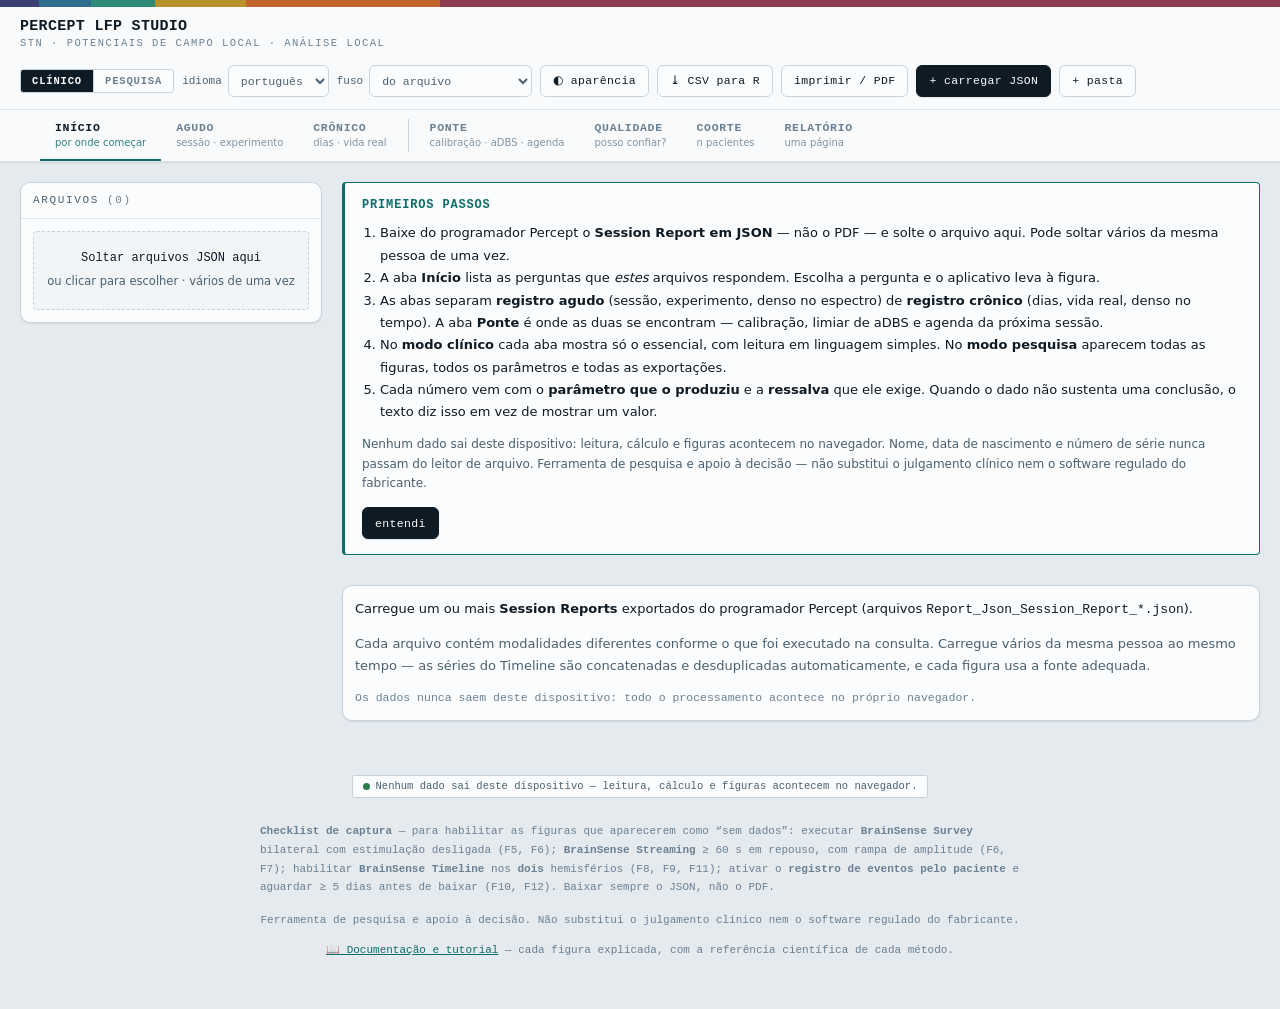
==== commit b43de040: "Sugestões clínicas (Rubens Cury): F37 percentis de vigília, vídeo dos snapshots na F12, F38 Survey l" ====
--- a/index.html
+++ b/index.html
@@ -4446,9 +4446,660 @@
 
 /* Concatena e desduplica o Timeline entre arquivos do mesmo sujeito. */
 
+/* ---------- core/metrics/tidal.js ---------- */
+/* metrics/tidal.js — TIDAL-DT: Timeline-Derived Automated Limits for Dual Threshold
+   ------------------------------------------------------------------------------
+   O QUE CALCULA. Propõe, de forma auditável, os limiares inferior e superior de
+   LFP para o modo dual threshold do aDBS BrainSense (Percept PC/RC), derivados
+   do BrainSense Timeline (DiagnosticData.LFPTrendLogs — médias de 10 min em
+   unidades LFP nativas). Pipeline: (1) limpeza robusta (Hampel + exclusão de
+   dias), (2) segmentação vigília/sono sem actigrafia (cosinor 24+12 h +
+   change-point), (3) decomposição de estados por mistura gaussiana com seleção
+   por BIC e d de Ashman, (4) simulação offline do controlador dual threshold.
+
+   REFERÊNCIAS (citadas na UI e no relatório):
+   - Busch et al., npj Parkinsons Dis 2025, doi:10.1038/s41531-025-01124-7 —
+     método de referência manual: percentis 25/75 do beta diurno do Timeline;
+     streaming de consultório NÃO representa o beta de longo prazo.
+   - van Rheede et al., npj Parkinsons Dis 2022, doi:10.1038/s41531-022-00350-7
+     e Yin et al., Nat Commun 2023, doi:10.1038/s41467-023-41128-6 — a hora do
+     dia explica ~41% da variância do beta; o histograma deve excluir o sono.
+   - ADAPT-START, npj Parkinsons Dis 2026, doi:10.1038/s41531-026-01269-z —
+     dias não representativos devem ser excluídos; mínimo de 3–5 dias.
+   - Stanslaski et al., npj Parkinsons Dis 2024, doi:10.1038/s41531-024-00772-5
+     — dinâmica do controlador (incremento >1,2 s acima do limiar, rampas de
+     ~2,5/5 min, passos 0,1 mA PC / 0,01 mA RC). Como o Timeline tem resolução
+     de 10 min, a simulação opera nessa granularidade e DECLARA a limitação.
+
+   UNIDADES. Entrada em LFP nativo; todo o processamento em x = log10(LFP+1);
+   os limiares voltam para unidades nativas por 10^x − 1, arredondados a
+   inteiro. Ferramenta de apoio à decisão — não é dispositivo médico.        */
+
+
+
+const TIDAL_VERSION = '1.0';
+
+const TIDAL_REFS = [
+  { key: 'busch2025', doi: '10.1038/s41531-025-01124-7', note: 'manual 25/75 diurnal percentile method; in-clinic streaming is not representative of chronic beta' },
+  { key: 'vanrheede2022', doi: '10.1038/s41531-022-00350-7', note: 'time of day explains ~41% of beta variance; exclude sleep' },
+  { key: 'yin2023', doi: '10.1038/s41467-023-41128-6', note: 'sleep-related beta decrease in chronic recordings' },
+  { key: 'adaptstart2026', doi: '10.1038/s41531-026-01269-z', note: 'exclude non-representative days; ≥3–5 days of Timeline' },
+  { key: 'stanslaski2024', doi: '10.1038/s41531-024-00772-5', note: 'controller dynamics: >1.2 s trigger, ~2.5/5 min ramps, 0.1/0.01 mA steps' }
+];
+
+const TIDAL_DISCLAIMER =
+  'Decision-support tool. Proposed thresholds require clinician review, in-clinic confirmation and ' +
+  'iterative refinement based on clinical response. Not a medical device.';
+
+const TIDAL_DEFAULTS = {
+  hampelWindow: 12,          /* amostras (~2 h a 10 min) */
+  hampelK: 3,                /* limiar em múltiplos de 1,4826·MAD */
+  minValidDayFrac: 0.70,     /* dia com <70% das 144 amostras é excluído */
+  maxRejectedDayFrac: 0.20,  /* dia com >20% de pontos rejeitados é excluído */
+  minDays: 3,                /* ADAPT-START: <3 dias bloqueia a proposta */
+  cosinorR2Floor: 0.10,      /* abaixo disso, janela fixa 08:00–22:00 */
+  fallbackWake: [8, 22],
+  ashmanMin: 2,              /* d de Ashman mínimo para aceitar bimodalidade */
+  fallbackPercentiles: [30, 70],
+  targets: { below: 20, within: 60, above: 20 },
+  accept: { below: [10, 35], within: [45, 75], above: [10, 35] },
+  stepPC: 0.1, stepRC: 0.01, /* mA por passo do controlador */
+  autoTuneSpanPct: 15, autoTuneStepPct: 1
+};
+
+/* ========================================================================= */
+/*  Etapa 1 — pré-processamento robusto                                      */
+/* ========================================================================= */
+
+/* hampelFilter(xs, opts) — filtro de Hampel deslizante sobre uma série (com
+   NaN tolerado). Janela CENTRADA de `window` amostras (i−h .. i+h−1, h=w/2);
+   ponto com |x − mediana| > k·1,4826·MAD é marcado artefato. MAD zero (trecho
+   constante) não rejeita nada: sem dispersão local não há evidência de
+   artefato, e rejeitar tudo seria o contrário do que o filtro promete.      */
+function hampelFilter(xs, opts) {
+  const o = opts || {};
+  const w = Math.max(4, Math.round(o.window || TIDAL_DEFAULTS.hampelWindow));
+  const k = isFinite(o.k) && o.k > 0 ? o.k : TIDAL_DEFAULTS.hampelK;
+  const h = Math.floor(w / 2);
+  const n = xs.length;
+  const artifact = new Uint8Array(n);
+  const out = new Float64Array(n);
+  let nRejected = 0, nFinite = 0;
+  for (let i = 0; i < n; i++) {
+    const v = xs[i];
+    out[i] = v;
+    if (!isFinite(v)) continue;
+    nFinite++;
+    const win = [];
+    for (let j = Math.max(0, i - h); j < Math.min(n, i + h); j++) if (isFinite(xs[j])) win.push(xs[j]);
+    if (win.length < 4) continue;
+    const med = median(win);
+    const madv = 1.4826 * median(win.map(x => Math.abs(x - med)));
+    if (madv <= 1e-12) continue;
+    if (Math.abs(v - med) > k * madv) { artifact[i] = 1; out[i] = NaN; nRejected++; }
+  }
+  return { x: out, artifact, nRejected, nFinite, params: { window: w, k } };
+}
+
+/* auditDays(rows, artifact, offMin, opts) — contabilidade por dia civil local.
+   Exclui dias com poucas amostras válidas ou com rejeição alta; a lista de
+   dias excluídos (com o motivo) vai para o relatório — exclusão silenciosa é
+   proibida pelo contrato do projeto.                                        */
+function auditDays(rows, artifact, offMin, opts) {
+  const o = opts || {};
+  const minValid = isFinite(o.minValidDayFrac) ? o.minValidDayFrac : TIDAL_DEFAULTS.minValidDayFrac;
+  const maxRej = isFinite(o.maxRejectedDayFrac) ? o.maxRejectedDayFrac : TIDAL_DEFAULTS.maxRejectedDayFrac;
+  const porDia = new Map();
+  rows.forEach((r, i) => {
+    const dk = localDayKey(r.t, offMin);
+    if (!porDia.has(dk)) porDia.set(dk, { present: 0, valid: 0, rejected: 0 });
+    const d = porDia.get(dk);
+    d.present++;
+    if (isFinite(r.x0)) { d.valid++; if (artifact[i]) d.rejected++; }
+  });
+  const used = [], excluded = [];
+  Array.from(porDia.keys()).sort().forEach(dk => {
+    const d = porDia.get(dk);
+    const fracValid = d.valid / 144;                       /* 144 = amostras de 10 min num dia */
+    const fracRej = d.valid ? d.rejected / d.valid : 0;
+    if (fracValid < minValid) excluded.push({ day: dk, reason: `only ${(100 * fracValid).toFixed(0)}% of samples present (<${100 * minValid}%)` });
+    else if (fracRej > maxRej) excluded.push({ day: dk, reason: `${(100 * fracRej).toFixed(0)}% of samples rejected as artifact (>${100 * maxRej}%)` });
+    else used.push(dk);
+  });
+  return { used, excluded, params: { minValidDayFrac: minValid, maxRejectedDayFrac: maxRej } };
+}
+
+/* ========================================================================= */
+/*  Etapa 2 — vigília/sono sem actigrafia                                    */
+/* ========================================================================= */
+
+function fitCosinor(hours, xs) {
+  const fit = cosinor(hours, xs, [24, 12]);
+  if (!fit) return null;
+  const b = fit.components;
+  const at = h => fit.mesor +
+    b[0].beta * Math.cos(2 * Math.PI * h / 24) + b[0].gamma * Math.sin(2 * Math.PI * h / 24) +
+    b[1].beta * Math.cos(2 * Math.PI * h / 12) + b[1].gamma * Math.sin(2 * Math.PI * h / 12);
+  return { mesor: fit.mesor, r2: fit.r2, components: b, at };
+}
+
+/* change-point de um corte, custo de soma de quadrados, penalidade BIC.
+   Devolve o índice do corte dentro do trecho, ou −1 se o corte não compensa. */
+function changePoint1(seg) {
+  const n = seg.length;
+  if (n < 6) return -1;
+  const m = mean(seg);
+  const sse1 = seg.reduce((a, v) => a + (v - m) * (v - m), 0);
+  let best = -1, bestSse = Infinity;
+  for (let c = 2; c <= n - 2; c++) {
+    const a = seg.slice(0, c), b = seg.slice(c);
+    const ma = mean(a), mb = mean(b);
+    const sse = a.reduce((s, v) => s + (v - ma) * (v - ma), 0) + b.reduce((s, v) => s + (v - mb) * (v - mb), 0);
+    if (sse < bestSse) { bestSse = sse; best = c; }
+  }
+  /* aceita o corte só se o BIC melhorar (2 parâmetros extras: média e posição) */
+  const bic1 = n * Math.log(Math.max(sse1, 1e-12) / n);
+  const bic2 = n * Math.log(Math.max(bestSse, 1e-12) / n) + 2 * Math.log(n);
+  return bic2 < bic1 ? best : -1;
+}
+
+/* detectWakeWindow(rows, offMin, opts)
+   rows: [{t, x}] já limpos. Vigília provisória = maior trecho circular em que
+   a curva circadiana ajustada fica acima da mesor; bordas refinadas por
+   change-point no perfil médio por bin de 10 min, em ±3 h de cada transição.
+   Fallback declarado (R² < 0,1): janela fixa 08:00–22:00.                   */
+function detectWakeWindow(rows, offMin, opts) {
+  const o = opts || {};
+  const floorR2 = isFinite(o.cosinorR2Floor) ? o.cosinorR2Floor : TIDAL_DEFAULTS.cosinorR2Floor;
+  const fb = o.fallbackWake || TIDAL_DEFAULTS.fallbackWake;
+  const hs = rows.map(r => localHour(r.t, offMin));
+  const xs = rows.map(r => r.x);
+  const fit = fitCosinor(hs, xs);
+  if (!fit || !isFinite(fit.r2) || fit.r2 < floorR2) {
+    return { wake: fb.slice(), method: 'fallback fixed 08:00-22:00 (weak circadian fit)', r2: fit ? fit.r2 : NaN, refined: false };
+  }
+  /* maior trecho circular acima da mesor, avaliado a cada 10 min */
+  const nb = 144;
+  const above = [];
+  for (let i = 0; i < nb; i++) above.push(fit.at(i / 6 + 1 / 12) > fit.mesor ? 1 : 0);
+  let bestStart = -1, bestLen = 0;
+  for (let s = 0; s < nb; s++) {
+    if (!above[s] || above[(s + nb - 1) % nb]) continue;   /* início de trecho */
+    let len = 0; while (len < nb && above[(s + len) % nb]) len++;
+    if (len > bestLen) { bestLen = len; bestStart = s; }
+  }
+  if (bestStart < 0 || bestLen === 0 || bestLen === nb) {
+    return { wake: fb.slice(), method: 'fallback fixed 08:00-22:00 (no circadian trough)', r2: fit.r2, refined: false };
+  }
+  let wakeStart = bestStart / 6, wakeEnd = ((bestStart + bestLen) % nb) / 6;
+
+  /* refino por change-point sobre o perfil médio por bin */
+  const prof = new Float64Array(nb), cnt = new Float64Array(nb);
+  rows.forEach(r => {
+    if (!isFinite(r.x)) return;
+    const b = Math.min(nb - 1, Math.floor(localHour(r.t, offMin) * 6));
+    prof[b] += r.x; cnt[b]++;
+  });
+  const p = Array.from(prof, (v, i) => cnt[i] ? v / cnt[i] : NaN);
+  const refina = (horaProv) => {
+    const c0 = Math.round(horaProv * 6);
+    const seg = [];
+    for (let j = c0 - 18; j <= c0 + 18; j++) {           /* ±3 h */
+      const v = p[((j % nb) + nb) % nb];
+      if (isFinite(v)) seg.push(v);
+    }
+    const cp = changePoint1(seg);
+    if (cp < 0) return horaProv;
+    return ((((c0 - 18 + cp) % nb) + nb) % nb) / 6;
+  };
+  wakeStart = refina(wakeStart);
+  wakeEnd = refina(wakeEnd);
+  return { wake: [+wakeStart.toFixed(2), +wakeEnd.toFixed(2)], method: 'cosinor (24+12 h) + change-point refinement', r2: fit.r2, mesor: fit.mesor, refined: true, fit };
+}
+
+function inWake(h, wake) {
+  const [a, b] = wake;
+  return a < b ? (h >= a && h < b) : (h >= a || h < b);
+}
+
+/* ========================================================================= */
+/*  Etapa 3 — GMM univariada (EM) e proposta de limiares                     */
+/* ========================================================================= */
+
+const LN2PI = Math.log(2 * Math.PI);
+const logNorm = (x, mu, s2) => -0.5 * (LN2PI + Math.log(s2) + (x - mu) * (x - mu) / s2);
+
+/* fitGMM1D(xs, k) — mistura gaussiana univariada via EM, inicialização
+   DETERMINÍSTICA por k-means 1D com centros nos quartis. Sem sorteio: o mesmo
+   dado produz sempre o mesmo ajuste, que é o que a auditoria exige.         */
+function fitGMM1D(xs, k) {
+  const x = Array.prototype.filter.call(xs, isFinite);
+  const n = x.length;
+  if (n < 10) return null;
+  if (k === 1) {
+    const mu = mean(x);
+    const s2 = Math.max(1e-8, x.reduce((a, v) => a + (v - mu) * (v - mu), 0) / n);
+    const ll = x.reduce((a, v) => a + logNorm(v, mu, s2), 0);
+    return { k: 1, weights: [1], means: [mu], sigmas: [Math.sqrt(s2)], logLik: ll, bic: -2 * ll + 2 * Math.log(n), converged: true, iters: 0 };
+  }
+  /* k-means 1D determinístico */
+  let c1 = quantile(x, 0.25), c2 = quantile(x, 0.75);
+  if (!(c2 > c1)) c2 = c1 + 1e-6;
+  for (let it = 0; it < 50; it++) {
+    let s1 = 0, n1 = 0, s2s = 0, n2 = 0;
+    for (const v of x) { if (Math.abs(v - c1) <= Math.abs(v - c2)) { s1 += v; n1++; } else { s2s += v; n2++; } }
+    if (!n1 || !n2) break;
+    const nc1 = s1 / n1, nc2 = s2s / n2;
+    if (Math.abs(nc1 - c1) + Math.abs(nc2 - c2) < 1e-10) { c1 = nc1; c2 = nc2; break; }
+    c1 = nc1; c2 = nc2;
+  }
+  /* EM */
+  let w = [0.5, 0.5], mu = [Math.min(c1, c2), Math.max(c1, c2)];
+  const v0 = Math.max(1e-6, Math.pow(quantile(x, 0.75) - quantile(x, 0.25), 2) / 8);
+  let s2 = [v0, v0];
+  let ll = -Infinity, iters = 0, converged = false;
+  const r1 = new Float64Array(n);
+  for (let it = 0; it < 300; it++) {
+    iters = it + 1;
+    let llNew = 0;
+    for (let i = 0; i < n; i++) {
+      const a = Math.log(w[0]) + logNorm(x[i], mu[0], s2[0]);
+      const b = Math.log(w[1]) + logNorm(x[i], mu[1], s2[1]);
+      const m = Math.max(a, b);
+      const den = m + Math.log(Math.exp(a - m) + Math.exp(b - m));
+      r1[i] = Math.exp(a - den);
+      llNew += den;
+    }
+    let n1 = 0, m1 = 0, m2 = 0;
+    for (let i = 0; i < n; i++) { n1 += r1[i]; m1 += r1[i] * x[i]; m2 += (1 - r1[i]) * x[i]; }
+    const n2 = n - n1;
+    if (n1 < 1e-6 || n2 < 1e-6) break;
+    mu = [m1 / n1, m2 / n2];
+    let v1 = 0, v2 = 0;
+    for (let i = 0; i < n; i++) {
+      v1 += r1[i] * (x[i] - mu[0]) * (x[i] - mu[0]);
+      v2 += (1 - r1[i]) * (x[i] - mu[1]) * (x[i] - mu[1]);
+    }
+    s2 = [Math.max(1e-8, v1 / n1), Math.max(1e-8, v2 / n2)];
+    w = [n1 / n, n2 / n];
+    if (Math.abs(llNew - ll) < 1e-9 * Math.abs(llNew)) { ll = llNew; converged = true; break; }
+    ll = llNew;
+  }
+  /* componentes ordenadas pela média: componente 1 = estado de menor beta */
+  if (mu[0] > mu[1]) { mu = [mu[1], mu[0]]; s2 = [s2[1], s2[0]]; w = [w[1], w[0]]; }
+  return {
+    k: 2, weights: w, means: mu, sigmas: [Math.sqrt(s2[0]), Math.sqrt(s2[1])],
+    logLik: ll, bic: -2 * ll + 5 * Math.log(n), converged, iters
+  };
+}
+
+function ashmanD(g) {
+  if (!g || g.k !== 2) return NaN;
+  const [m1, m2] = g.means, [s1, s2] = g.sigmas;
+  return Math.SQRT2 * Math.abs(m2 - m1) / Math.sqrt(s1 * s1 + s2 * s2);
+}
+
+/* cruzamento das densidades ponderadas w1·N1 = w2·N2 entre as duas médias —
+   a fronteira de máxima verossimilhança entre os estados ON e OFF.          */
+function densityCrossing(g) {
+  if (!g || g.k !== 2) return NaN;
+  const [m1, m2] = g.means, [s1, s2] = g.sigmas, [w1, w2] = g.weights;
+  const A = 1 / (2 * s1 * s1), B = 1 / (2 * s2 * s2);
+  const a = B - A;
+  const b = 2 * A * m1 - 2 * B * m2;
+  const c = B * m2 * m2 - A * m1 * m1 + Math.log((w1 * s2) / (w2 * s1));
+  const dentro = x => x > m1 && x < m2;
+  if (Math.abs(a) < 1e-12) {
+    const x = -c / b;
+    return dentro(x) ? x : NaN;
+  }
+  const disc = b * b - 4 * a * c;
+  if (disc >= 0) {
+    const r1 = (-b + Math.sqrt(disc)) / (2 * a), r2 = (-b - Math.sqrt(disc)) / (2 * a);
+    if (dentro(r1)) return r1;
+    if (dentro(r2)) return r2;
+  }
+  /* bisseção de reserva sobre a diferença de log-densidades */
+  const f = x => Math.log(w1) + logNorm(x, m1, s1 * s1) - Math.log(w2) - logNorm(x, m2, s2 * s2);
+  let lo = m1, hi = m2;
+  if (f(lo) * f(hi) > 0) return NaN;
+  for (let i = 0; i < 80; i++) { const mid = (lo + hi) / 2; (f(lo) * f(mid) <= 0) ? hi = mid : lo = mid; }
+  return (lo + hi) / 2;
+}
+
+const toNative = x => Math.max(0, Math.round(Math.pow(10, x) - 1));
+
+/* proposeThresholds(wakeX, opts) — o coração do método.
+   Bimodal (BIC prefere k=2 E d de Ashman > 2): limiar inferior = μ1 + 0,5σ1
+   (borda alta do estado ON medicamentoso), superior = cruzamento das
+   densidades. Unimodal: fallback percentis 30/70, ROTULADO como tal — um
+   fallback sem rótulo viraria método sem quem o escolheu.                   */
+function proposeThresholds(wakeX, opts) {
+  const o = opts || {};
+  const ashMin = isFinite(o.ashmanMin) ? o.ashmanMin : TIDAL_DEFAULTS.ashmanMin;
+  const pcts = o.fallbackPercentiles || TIDAL_DEFAULTS.fallbackPercentiles;
+  const x = Array.prototype.filter.call(wakeX, isFinite);
+  if (x.length < 30) return { ok: false, reason: `only ${x.length} wake samples — too few to characterise the distribution` };
+  const g1 = fitGMM1D(x, 1), g2 = fitGMM1D(x, 2);
+  const ash = ashmanD(g2);
+  const bimodal = !!(g2 && g1 && g2.bic < g1.bic && ash > ashMin);
+  let lowerLog, upperLog, method;
+  if (bimodal) {
+    lowerLog = g2.means[0] + 0.5 * g2.sigmas[0];
+    upperLog = densityCrossing(g2);
+    method = 'GMM dual-state (bimodal)';
+    if (!isFinite(upperLog) || upperLog <= lowerLog) {
+      lowerLog = quantile(x, pcts[0] / 100); upperLog = quantile(x, pcts[1] / 100);
+      method = 'percentile fallback (degenerate density crossing)';
+    }
+  } else {
+    lowerLog = quantile(x, pcts[0] / 100); upperLog = quantile(x, pcts[1] / 100);
+    method = 'percentile fallback (unimodal distribution)';
+  }
+  let lower = toNative(lowerLog), upper = toNative(upperLog);
+  if (upper <= lower) upper = lower + 1;
+  return {
+    ok: true, method, bimodal, lower, upper,
+    lowerLog: +lowerLog.toFixed(5), upperLog: +upperLog.toFixed(5),
+    ashman: isFinite(ash) ? +ash.toFixed(3) : NaN, gmm1: g1, gmm2: g2,
+    nWake: x.length, fallbackPercentiles: pcts.slice()
+  };
+}
+
+/* ========================================================================= */
+/*  Etapa 4 — simulação offline do controlador dual threshold                */
+/* ========================================================================= */
+
+/* zoneStats(values, lower, upper, dayKeys) — %% por zona e transições/dia.
+   Independe da corrente: é a parte da simulação que só depende dos limiares. */
+function zoneStats(values, lower, upper, dayKeys) {
+  let below = 0, within = 0, above = 0, transitions = 0, prevZone = null, n = 0;
+  const dias = new Set();
+  for (let i = 0; i < values.length; i++) {
+    const v = values[i];
+    if (!isFinite(v)) continue;
+    n++;
+    if (dayKeys) dias.add(dayKeys[i]);
+    const z = v < lower ? -1 : (v > upper ? 1 : 0);
+    if (z < 0) below++; else if (z > 0) above++; else within++;
+    if (prevZone !== null && z !== prevZone) transitions++;
+    prevZone = z;
+  }
+  const nd = Math.max(1, dias.size);
+  return {
+    n, pctBelow: 100 * below / Math.max(1, n), pctWithin: 100 * within / Math.max(1, n),
+    pctAbove: 100 * above / Math.max(1, n), transitions, transitionsPerDay: +(transitions / nd).toFixed(2),
+    nDays: dias.size
+  };
+}
+
+/* simulateDualThreshold(values, opts) — controlador na resolução de 10 min.
+   LIMITAÇÃO DECLARADA: o dispositivo real dispara com >1,2 s acima do limiar
+   e rampa em ~2,5/5 min (Stanslaski 2024); aqui cada amostra de 10 min vale
+   um passo de corrente. A simulação estima OCUPAÇÃO das zonas e saturação,
+   não a trajetória fina de corrente.
+   Os limites de corrente (iMin/iMax, mA) são ENTRADA DO CLÍNICO — decisão de
+   segurança que este módulo não automatiza.                                 */
+function simulateDualThreshold(values, opts) {
+  const o = opts || {};
+  const { lower, upper } = o;
+  if (!isFinite(lower) || !isFinite(upper) || upper <= lower) return { ok: false, reason: 'invalid thresholds' };
+  const zonas = zoneStats(values, lower, upper, o.dayKeys);
+  if (!isFinite(o.iMin) || !isFinite(o.iMax) || !(o.iMax > o.iMin)) {
+    return Object.assign({ ok: true, hasCurrent: false, reason: 'current limits not provided — zone occupancy only' }, zonas);
+  }
+  const step = isFinite(o.step) && o.step > 0 ? o.step : TIDAL_DEFAULTS.stepPC;
+  let I = isFinite(o.startI) ? o.startI : +((o.iMin + o.iMax) / 2).toFixed(4);
+  let satLow = 0, satHigh = 0, n = 0;
+  const traj = new Float64Array(values.length).fill(NaN);
+  for (let i = 0; i < values.length; i++) {
+    const v = values[i];
+    if (!isFinite(v)) continue;
+    n++;
+    if (v > upper) I = Math.min(o.iMax, +(I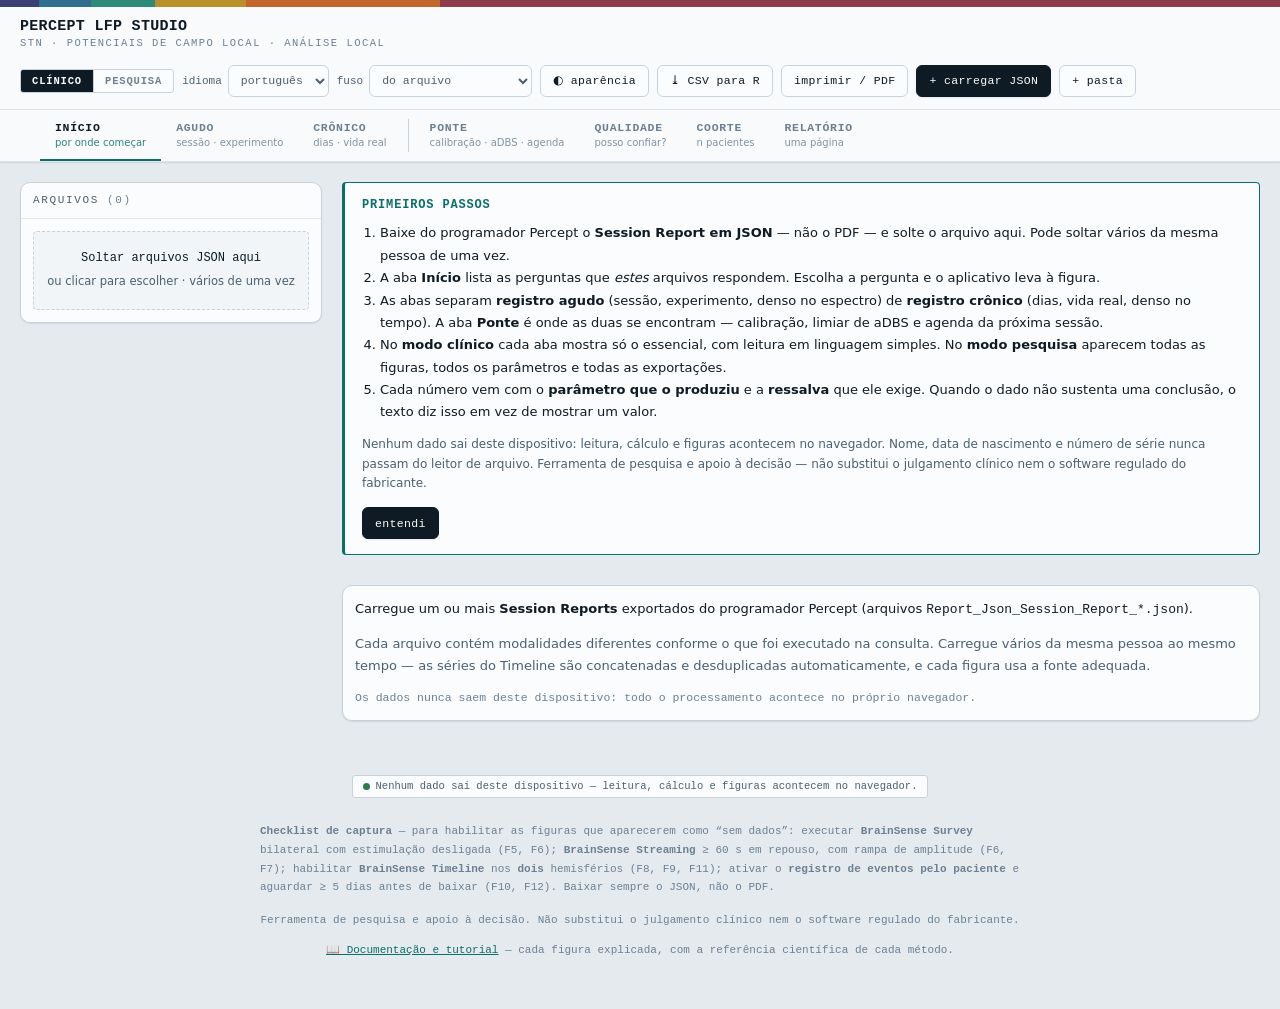
